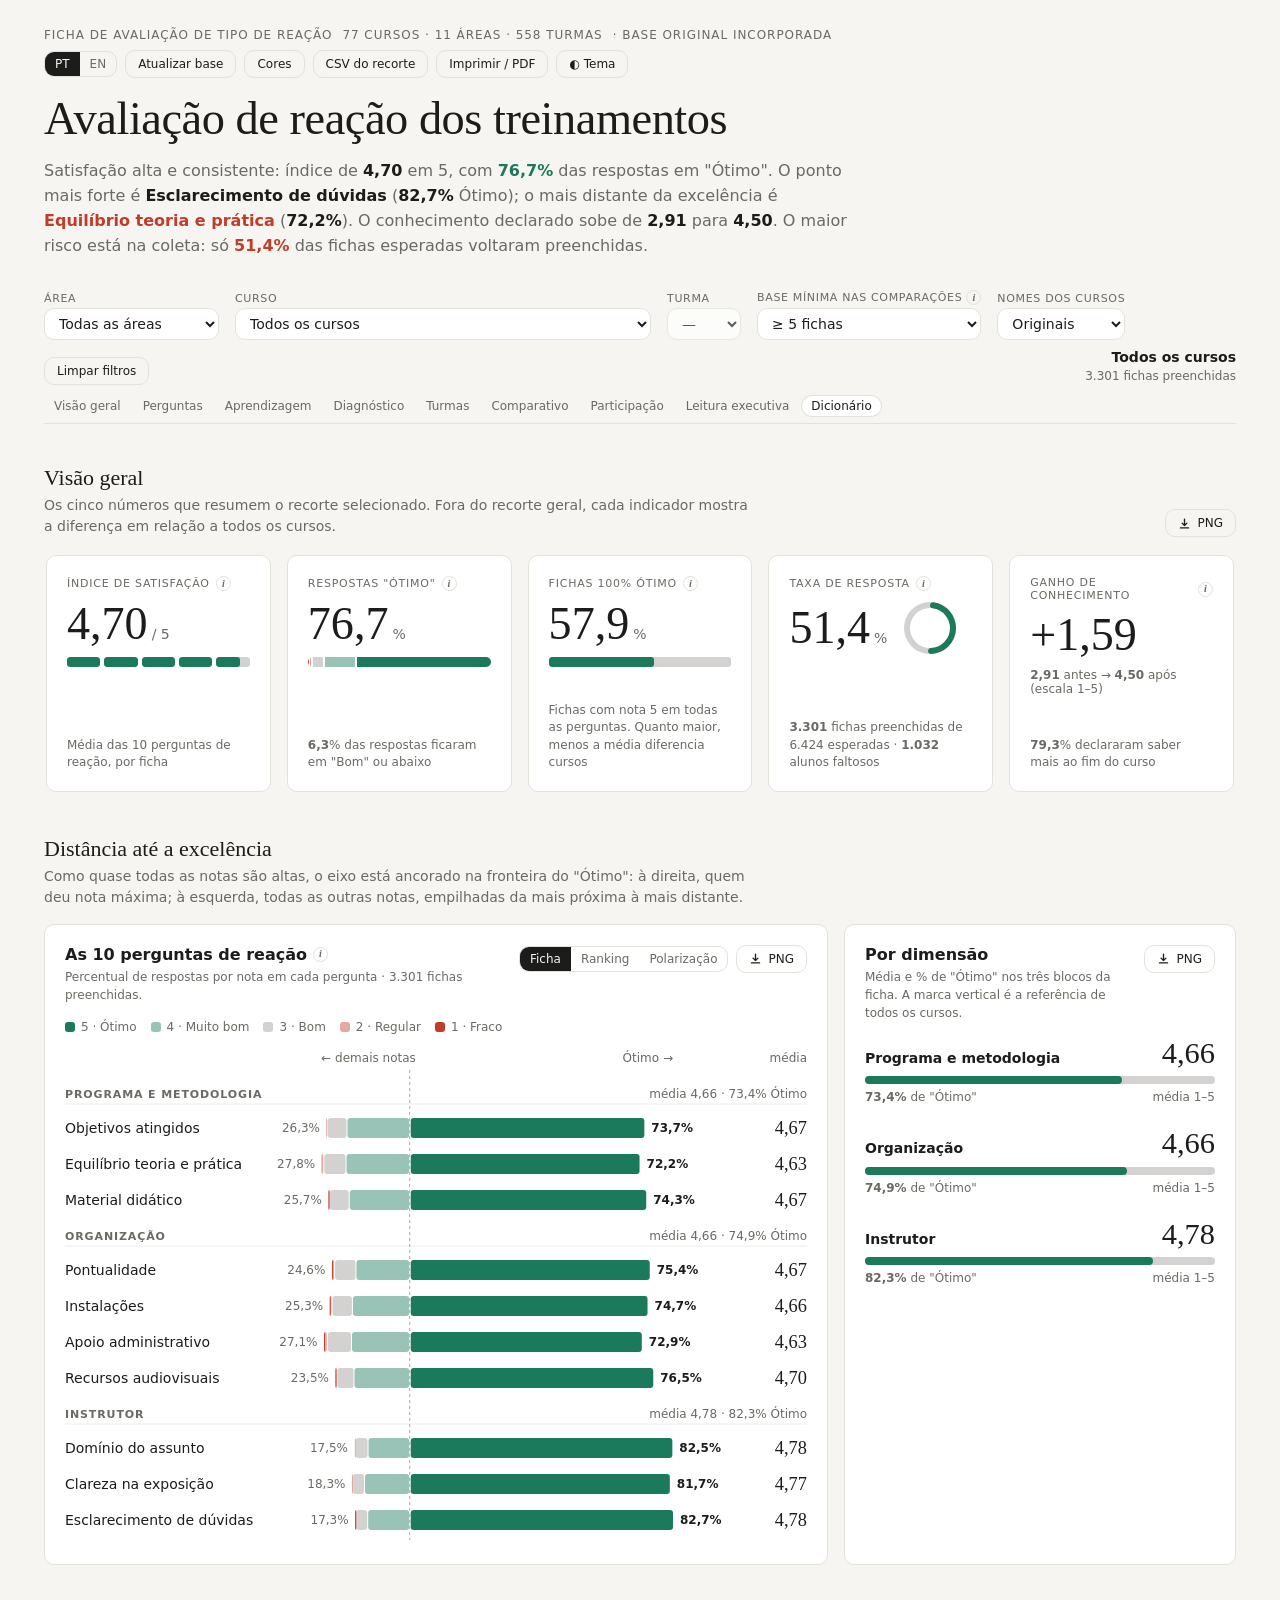
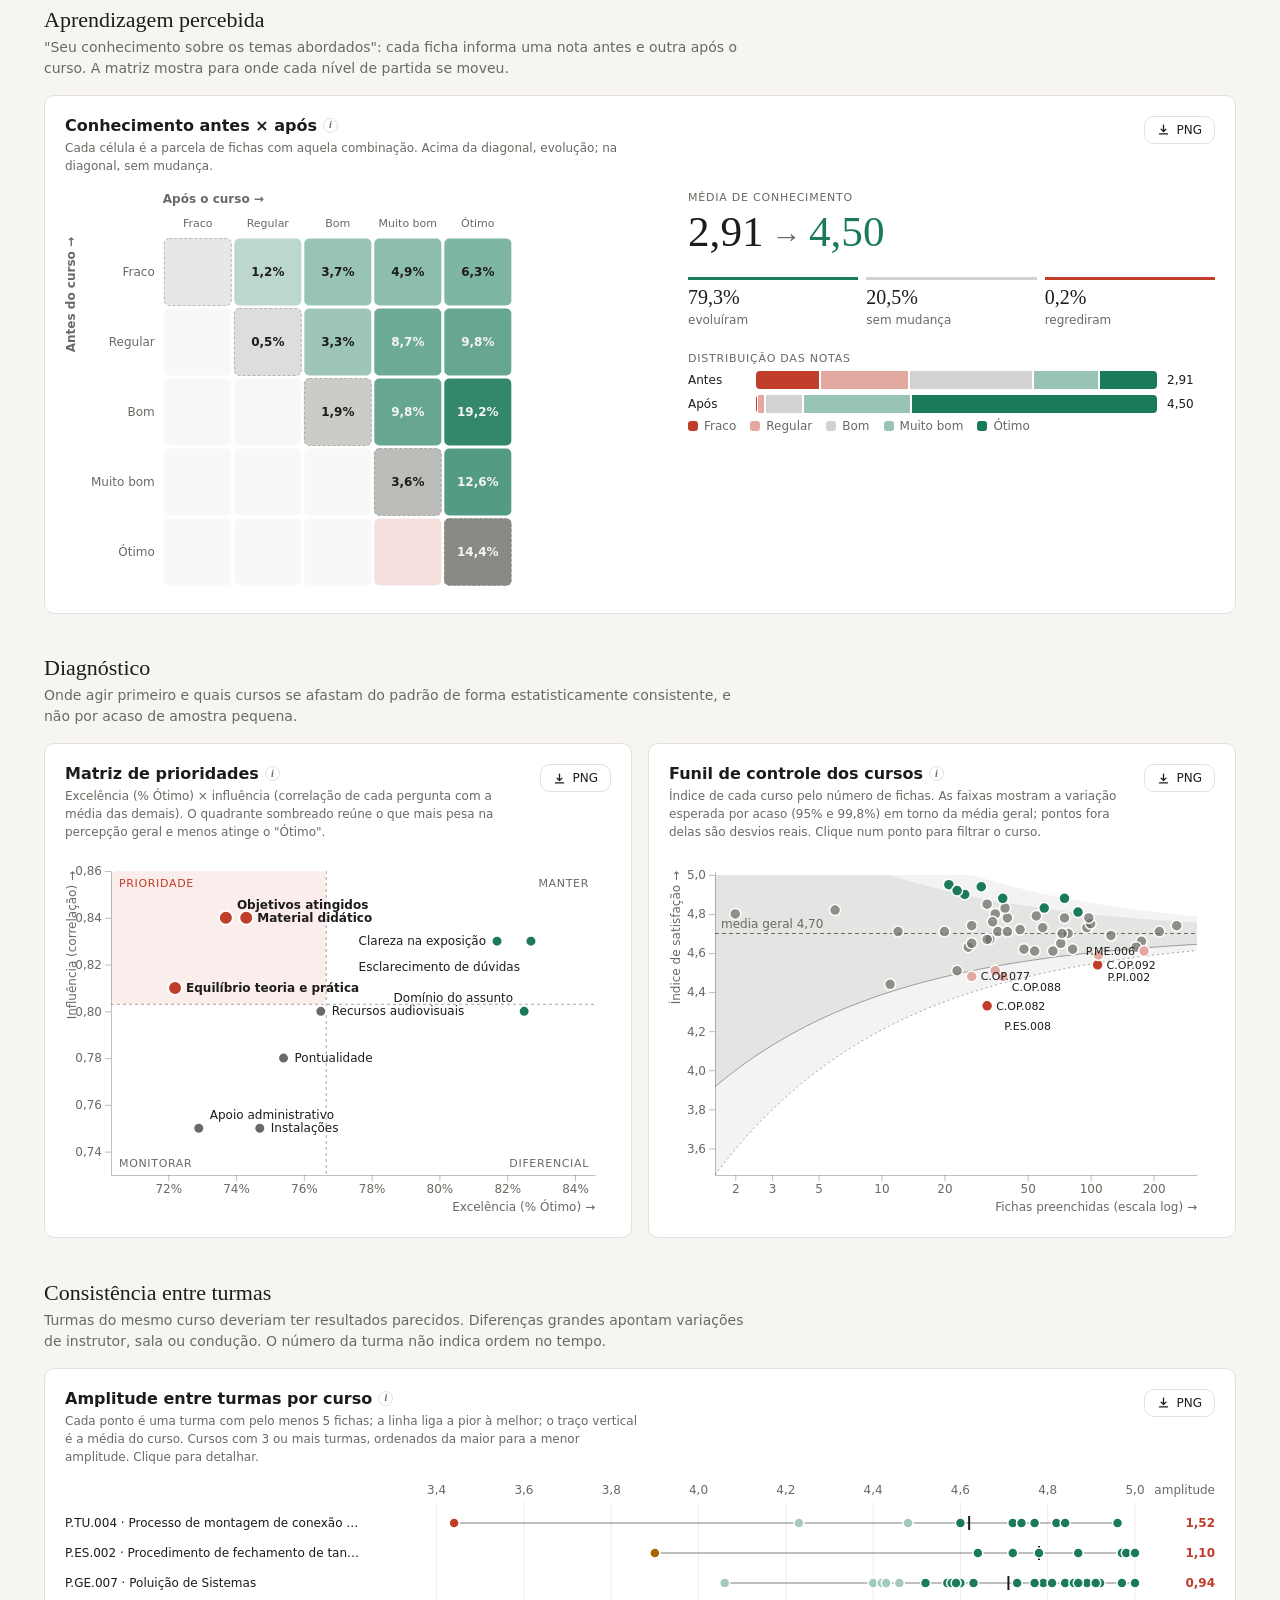
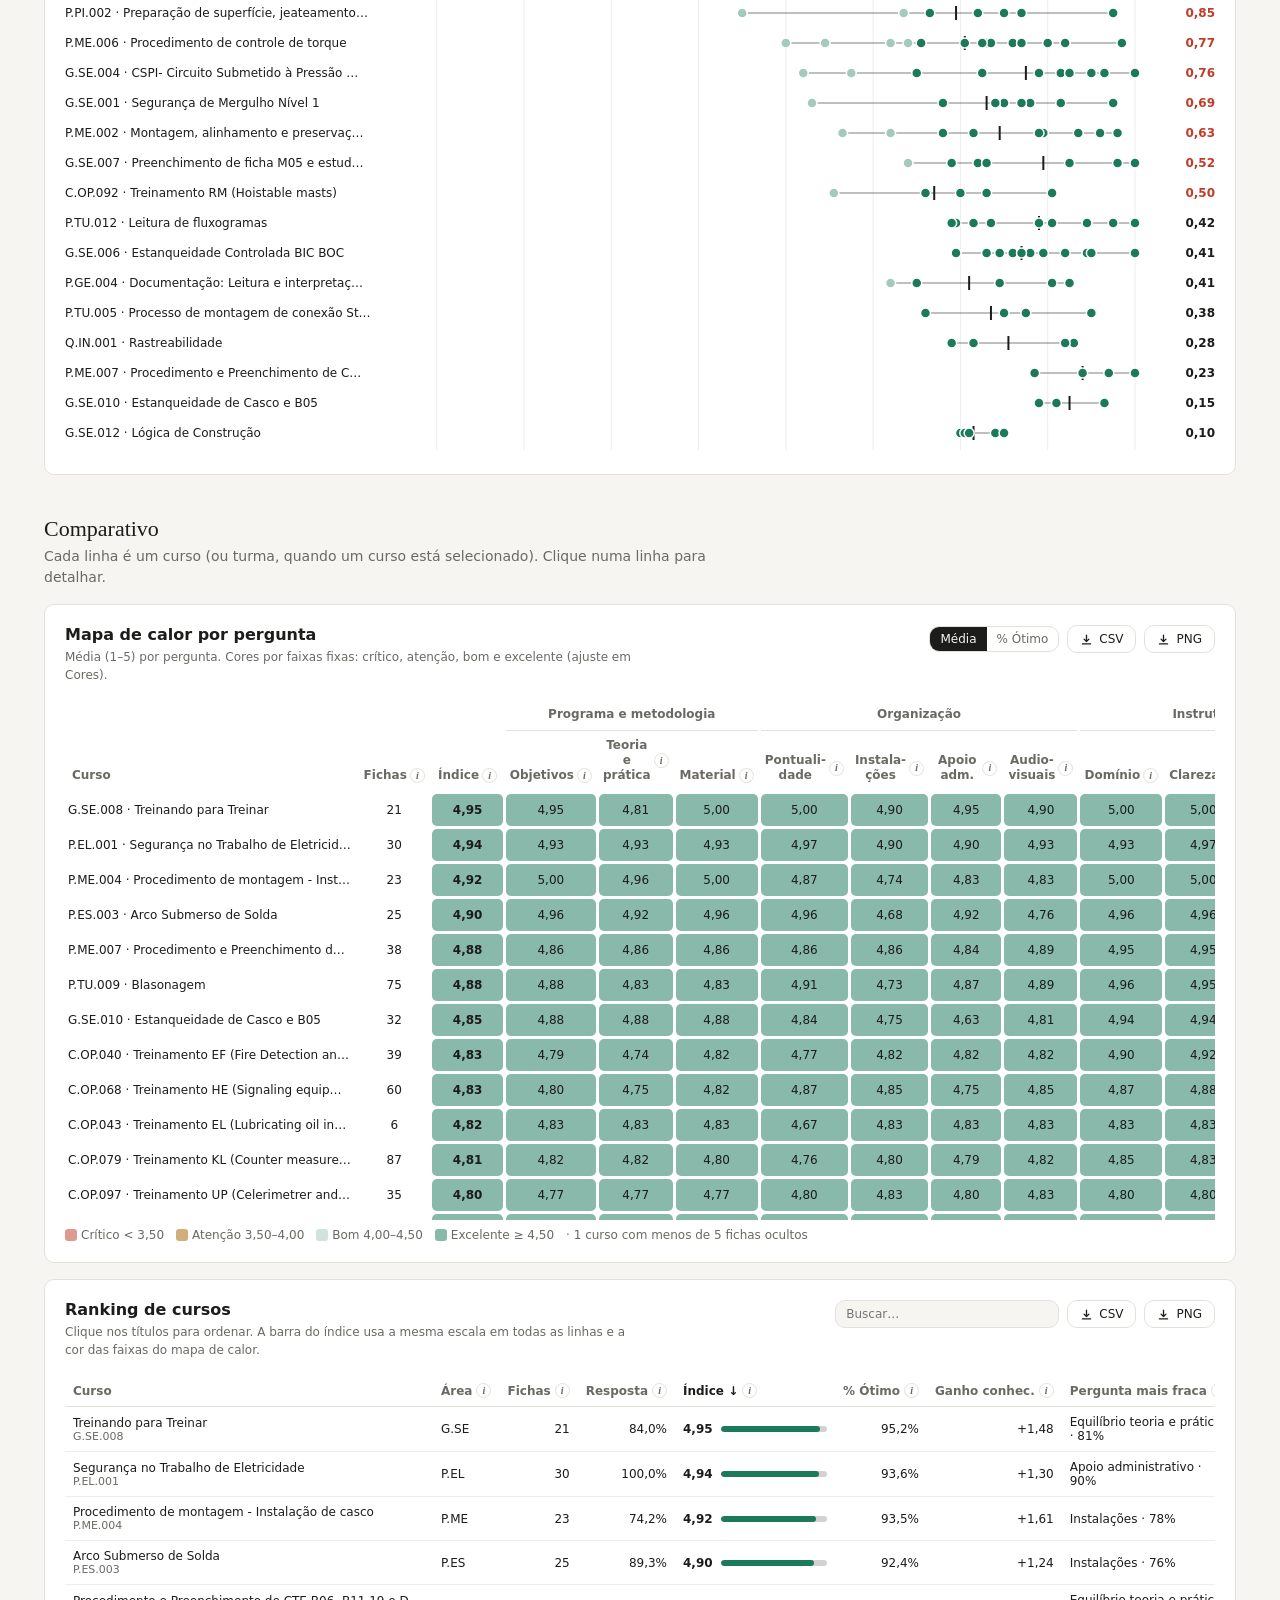
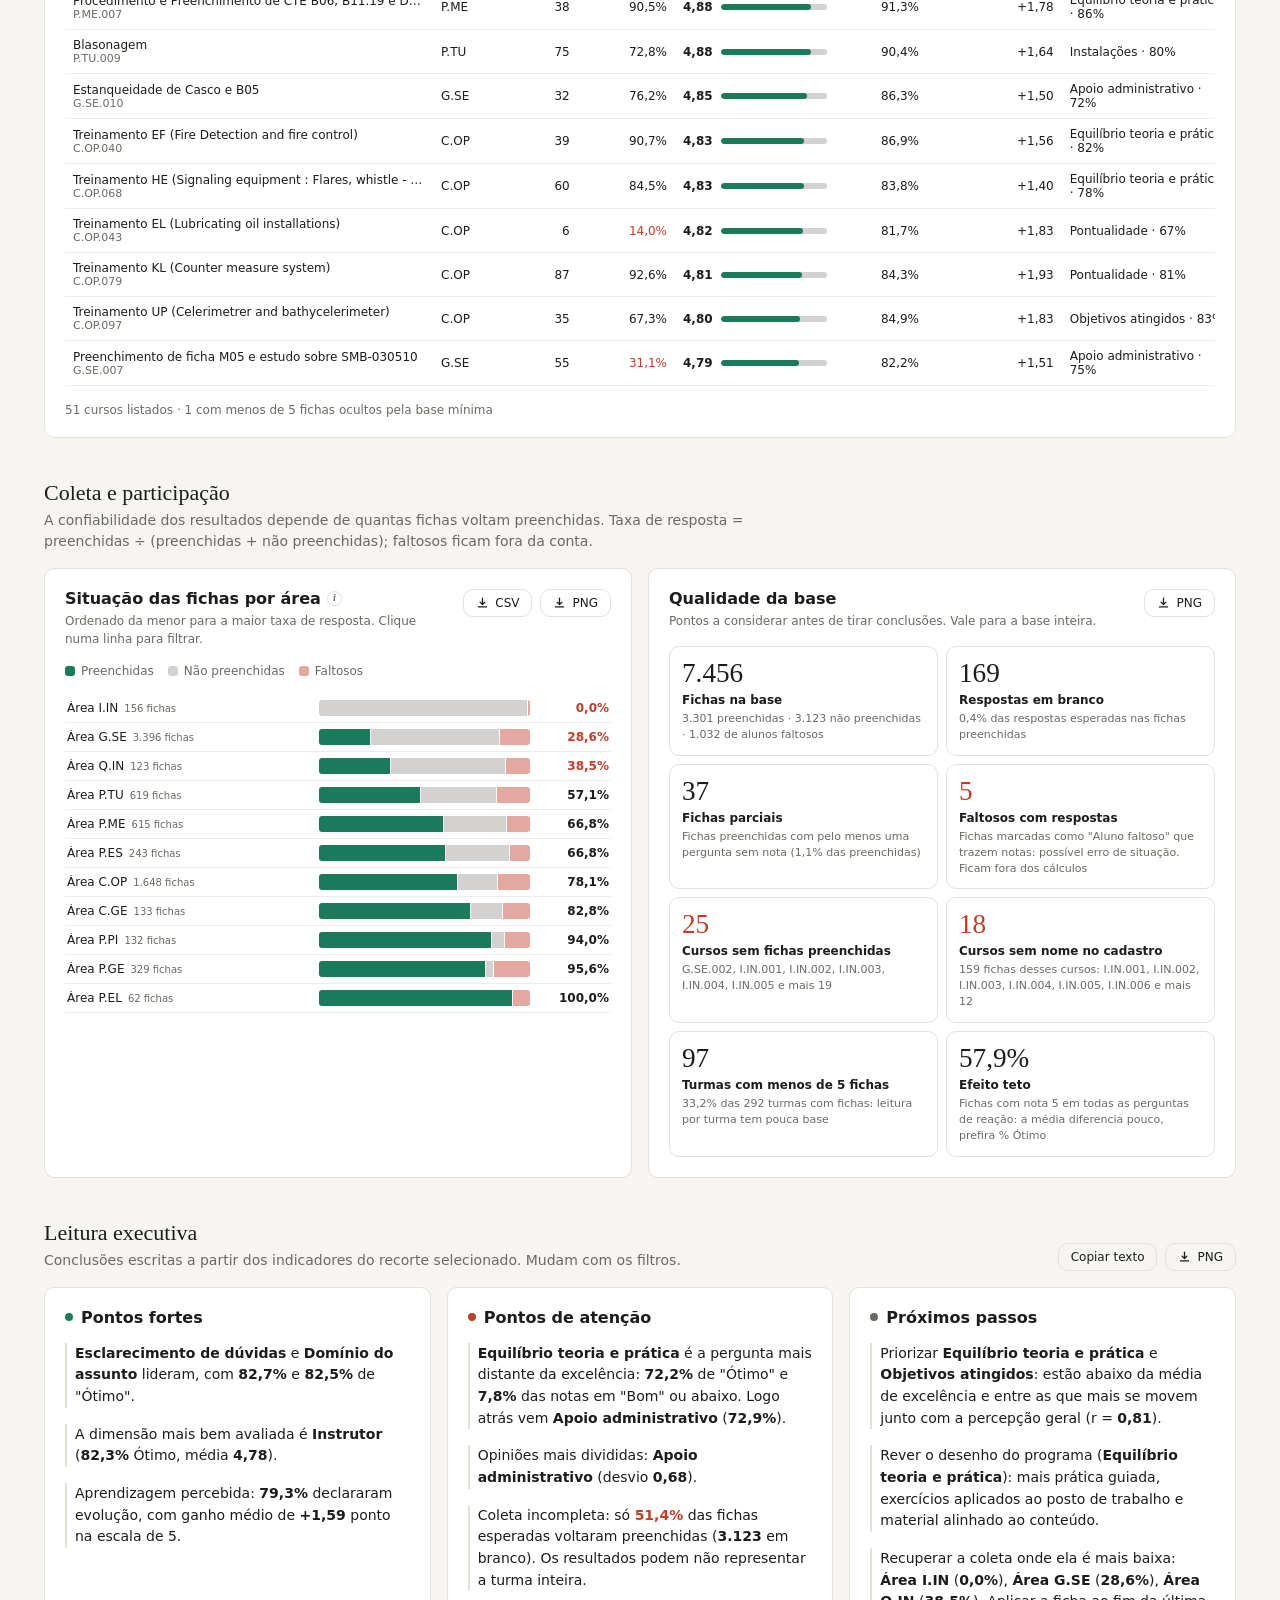
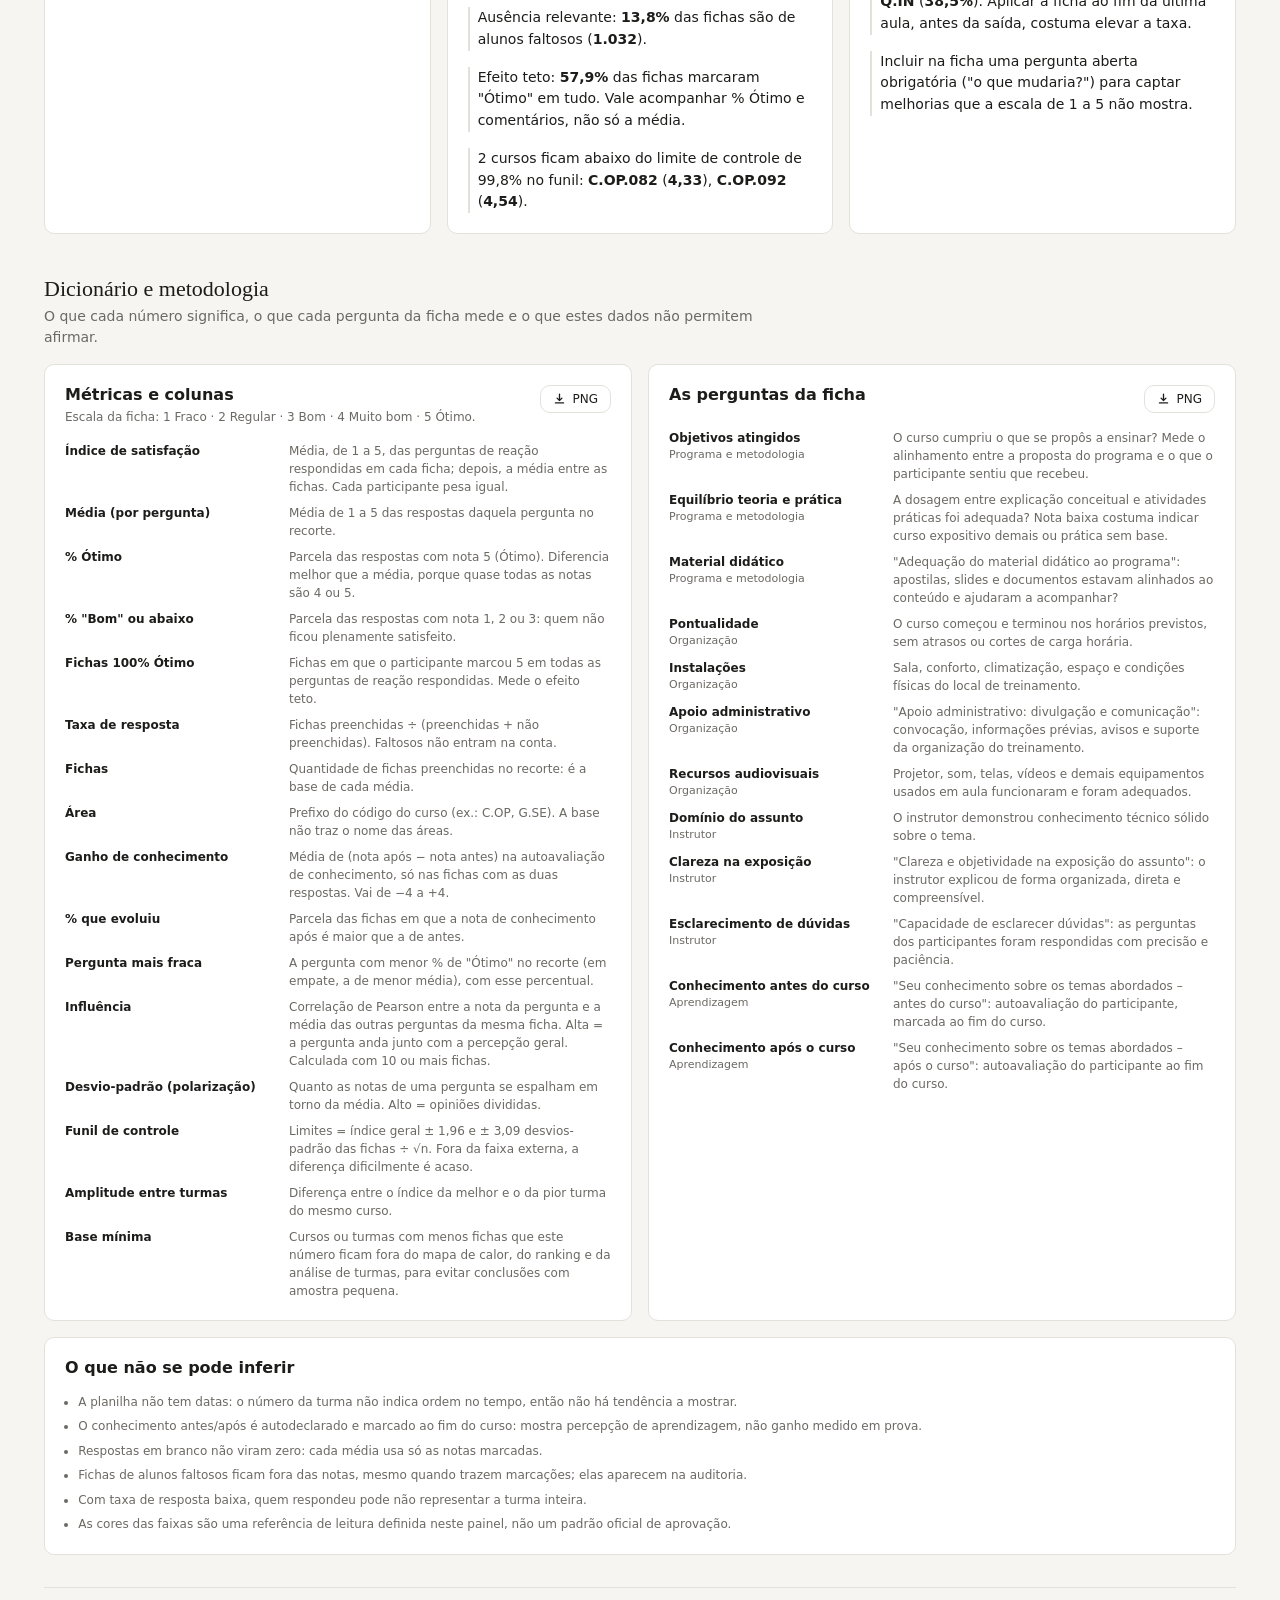
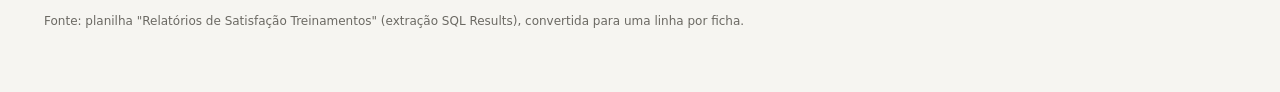
==== painel_offline.html @ abe6d3c4 "Versão offline em arquivo único (painel_offline.html) Inclui d3 e o leitor de Excel embutidos; funci" ====
<!doctype html>
<html lang="pt-BR">
<head>
<meta charset="utf-8">
<meta name="viewport" content="width=device-width,initial-scale=1">
<title>Avaliação de Reação dos Treinamentos</title>
<meta name="description" content="Dashboard das fichas de avaliação de reação dos treinamentos: satisfação por pergunta, aprendizagem percebida, diagnóstico por curso e turma, participação e qualidade da base.">
<style>
:root {
  color-scheme: light dark;
  --font-anthropic-sans: system-ui, -apple-system, "Segoe UI", Roboto, "Helvetica Neue", Arial, sans-serif;
  --font-anthropic-serif: "Iowan Old Style", "Palatino Linotype", Palatino, Georgia, "Times New Roman", serif;
  --color-bg: #f6f5f1; --color-panel: #ffffff; --color-fg: #1c1c1a; --color-fg-muted: #6b6963; --color-border-line: #e3e1da;
  --color-ok: #1b7a5c; --color-warn: #a86400; --color-bad: #c03d2a;
  --sv-c2: #3d6fb4; --sv-c3: #b0712a; --sv-c4: #7a5bb0; --sv-c5: #2f8f9d; --sv-c6: #b04a7a; --sv-c7: #6b8a2a; --sv-c8: #8a6b4a;
  --cds-font-size-caption: 12px; --cds-font-size-body: 14px; --cds-font-size-heading: 16px; --cds-font-size-title: 22px; --cds-font-weight-medium: 600;
  --cds-gap-xs: 4px; --cds-gap-sm: 8px; --cds-gap-md: 16px; --cds-gap-lg: 24px; --cds-gap-xl: 32px;
  --cds-pad-xs: 4px; --cds-pad-sm: 8px; --cds-pad-md: 12px; --cds-pad-lg: 20px; --cds-radius: 10px;
  --cds-chart-grid: rgba(28,28,26,.08); --cds-chart-axis: rgba(28,28,26,.28); --cds-chart-reference: rgba(28,28,26,.38);
  --cds-surface-popover: #ffffff; --cds-border: #dcdad3; --cds-shadow-popover: 0 6px 24px rgba(0,0,0,.12); --cds-text-secondary: #6b6963;
  --cds-dur-slow: 420ms; --cds-ease-out: cubic-bezier(.2,.7,.2,1);
}
@media (prefers-color-scheme: dark) { :root:not([data-theme="light"]) {
  --color-bg: #151514; --color-panel: #1e1e1c; --color-fg: #ecebe5; --color-fg-muted: #9e9c94; --color-border-line: #33322e;
  --color-ok: #4cbf95; --color-warn: #e3a144; --color-bad: #ef6a52;
  --cds-chart-grid: rgba(236,235,229,.08); --cds-chart-axis: rgba(236,235,229,.28); --cds-chart-reference: rgba(236,235,229,.4);
  --cds-surface-popover: #262624; --cds-border: #3a3935; --cds-shadow-popover: 0 6px 24px rgba(0,0,0,.5); --cds-text-secondary: #9e9c94;
} }
:root[data-theme="dark"] {
  --color-bg: #151514; --color-panel: #1e1e1c; --color-fg: #ecebe5; --color-fg-muted: #9e9c94; --color-border-line: #33322e;
  --color-ok: #4cbf95; --color-warn: #e3a144; --color-bad: #ef6a52;
  --cds-chart-grid: rgba(236,235,229,.08); --cds-chart-axis: rgba(236,235,229,.28); --cds-chart-reference: rgba(236,235,229,.4);
  --cds-surface-popover: #262624; --cds-border: #3a3935; --cds-shadow-popover: 0 6px 24px rgba(0,0,0,.5); --cds-text-secondary: #9e9c94;
}
html, body { margin: 0; background: var(--color-bg); color: var(--color-fg); font-family: var(--font-anthropic-sans); -webkit-font-smoothing: antialiased; }
#dash-root { --dash-gutter: 16px; padding: 28px var(--dash-gutter) 48px; }
.dash-skeleton { }
.sv-theme { position: absolute; top: 20px; right: max(16px, calc((100vw - 1320px) / 2)); }

</style>
<script>
// https://d3js.org v7.8.5 Copyright 2010-2023 Mike Bostock
!function(t,n){"object"==typeof exports&&"undefined"!=typeof module?n(exports):"function"==typeof define&&define.amd?define(["exports"],n):n((t="undefined"!=typeof globalThis?globalThis:t||self).d3=t.d3||{})}(this,(function(t){"use strict";function n(t,n){return null==t||null==n?NaN:t<n?-1:t>n?1:t>=n?0:NaN}function e(t,n){return null==t||null==n?NaN:n<t?-1:n>t?1:n>=t?0:NaN}function r(t){let r,o,a;function u(t,n,e=0,i=t.length){if(e<i){if(0!==r(n,n))return i;do{const r=e+i>>>1;o(t[r],n)<0?e=r+1:i=r}while(e<i)}return e}return 2!==t.length?(r=n,o=(e,r)=>n(t(e),r),a=(n,e)=>t(n)-e):(r=t===n||t===e?t:i,o=t,a=t),{left:u,center:function(t,n,e=0,r=t.length){const i=u(t,n,e,r-1);return i>e&&a(t[i-1],n)>-a(t[i],n)?i-1:i},right:function(t,n,e=0,i=t.length){if(e<i){if(0!==r(n,n))return i;do{const r=e+i>>>1;o(t[r],n)<=0?e=r+1:i=r}while(e<i)}return e}}}function i(){return 0}function o(t){return null===t?NaN:+t}const a=r(n),u=a.right,c=a.left,f=r(o).center;var s=u;const l=d(y),h=d((function(t){const n=y(t);return(t,e,r,i,o)=>{n(t,e,(r<<=2)+0,(i<<=2)+0,o<<=2),n(t,e,r+1,i+1,o),n(t,e,r+2,i+2,o),n(t,e,r+3,i+3,o)}}));function d(t){return function(n,e,r=e){if(!((e=+e)>=0))throw new RangeError("invalid rx");if(!((r=+r)>=0))throw new RangeError("invalid ry");let{data:i,width:o,height:a}=n;if(!((o=Math.floor(o))>=0))throw new RangeError("invalid width");if(!((a=Math.floor(void 0!==a?a:i.length/o))>=0))throw new RangeError("invalid height");if(!o||!a||!e&&!r)return n;const u=e&&t(e),c=r&&t(r),f=i.slice();return u&&c?(p(u,f,i,o,a),p(u,i,f,o,a),p(u,f,i,o,a),g(c,i,f,o,a),g(c,f,i,o,a),g(c,i,f,o,a)):u?(p(u,i,f,o,a),p(u,f,i,o,a),p(u,i,f,o,a)):c&&(g(c,i,f,o,a),g(c,f,i,o,a),g(c,i,f,o,a)),n}}function p(t,n,e,r,i){for(let o=0,a=r*i;o<a;)t(n,e,o,o+=r,1)}function g(t,n,e,r,i){for(let o=0,a=r*i;o<r;++o)t(n,e,o,o+a,r)}function y(t){const n=Math.floor(t);if(n===t)return function(t){const n=2*t+1;return(e,r,i,o,a)=>{if(!((o-=a)>=i))return;let u=t*r[i];const c=a*t;for(let t=i,n=i+c;t<n;t+=a)u+=r[Math.min(o,t)];for(let t=i,f=o;t<=f;t+=a)u+=r[Math.min(o,t+c)],e[t]=u/n,u-=r[Math.max(i,t-c)]}}(t);const e=t-n,r=2*t+1;return(t,i,o,a,u)=>{if(!((a-=u)>=o))return;let c=n*i[o];const f=u*n,s=f+u;for(let t=o,n=o+f;t<n;t+=u)c+=i[Math.min(a,t)];for(let n=o,l=a;n<=l;n+=u)c+=i[Math.min(a,n+f)],t[n]=(c+e*(i[Math.max(o,n-s)]+i[Math.min(a,n+s)]))/r,c-=i[Math.max(o,n-f)]}}function v(t,n){let e=0;if(void 0===n)for(let n of t)null!=n&&(n=+n)>=n&&++e;else{let r=-1;for(let i of t)null!=(i=n(i,++r,t))&&(i=+i)>=i&&++e}return e}function _(t){return 0|t.length}function b(t){return!(t>0)}function m(t){return"object"!=typeof t||"length"in t?t:Array.from(t)}function x(t,n){let e,r=0,i=0,o=0;if(void 0===n)for(let n of t)null!=n&&(n=+n)>=n&&(e=n-i,i+=e/++r,o+=e*(n-i));else{let a=-1;for(let u of t)null!=(u=n(u,++a,t))&&(u=+u)>=u&&(e=u-i,i+=e/++r,o+=e*(u-i))}if(r>1)return o/(r-1)}function w(t,n){const e=x(t,n);return e?Math.sqrt(e):e}function M(t,n){let e,r;if(void 0===n)for(const n of t)null!=n&&(void 0===e?n>=n&&(e=r=n):(e>n&&(e=n),r<n&&(r=n)));else{let i=-1;for(let o of t)null!=(o=n(o,++i,t))&&(void 0===e?o>=o&&(e=r=o):(e>o&&(e=o),r<o&&(r=o)))}return[e,r]}class T{constructor(){this._partials=new Float64Array(32),this._n=0}add(t){const n=this._partials;let e=0;for(let r=0;r<this._n&&r<32;r++){const i=n[r],o=t+i,a=Math.abs(t)<Math.abs(i)?t-(o-i):i-(o-t);a&&(n[e++]=a),t=o}return n[e]=t,this._n=e+1,this}valueOf(){const t=this._partials;let n,e,r,i=this._n,o=0;if(i>0){for(o=t[--i];i>0&&(n=o,e=t[--i],o=n+e,r=e-(o-n),!r););i>0&&(r<0&&t[i-1]<0||r>0&&t[i-1]>0)&&(e=2*r,n=o+e,e==n-o&&(o=n))}return o}}class InternMap extends Map{constructor(t,n=N){if(super(),Object.defineProperties(this,{_intern:{value:new Map},_key:{value:n}}),null!=t)for(const[n,e]of t)this.set(n,e)}get(t){return super.get(A(this,t))}has(t){return super.has(A(this,t))}set(t,n){return super.set(S(this,t),n)}delete(t){return super.delete(E(this,t))}}class InternSet extends Set{constructor(t,n=N){if(super(),Object.defineProperties(this,{_intern:{value:new Map},_key:{value:n}}),null!=t)for(const n of t)this.add(n)}has(t){return super.has(A(this,t))}add(t){return super.add(S(this,t))}delete(t){return super.delete(E(this,t))}}function A({_intern:t,_key:n},e){const r=n(e);return t.has(r)?t.get(r):e}function S({_intern:t,_key:n},e){const r=n(e);return t.has(r)?t.get(r):(t.set(r,e),e)}function E({_intern:t,_key:n},e){const r=n(e);return t.has(r)&&(e=t.get(r),t.delete(r)),e}function N(t){return null!==t&&"object"==typeof t?t.valueOf():t}function k(t){return t}function C(t,...n){return F(t,k,k,n)}function P(t,...n){return F(t,Array.from,k,n)}function z(t,n){for(let e=1,r=n.length;e<r;++e)t=t.flatMap((t=>t.pop().map((([n,e])=>[...t,n,e]))));return t}function $(t,n,...e){return F(t,k,n,e)}function D(t,n,...e){return F(t,Array.from,n,e)}function R(t){if(1!==t.length)throw new Error("duplicate key");return t[0]}function F(t,n,e,r){return function t(i,o){if(o>=r.length)return e(i);const a=new InternMap,u=r[o++];let c=-1;for(const t of i){const n=u(t,++c,i),e=a.get(n);e?e.push(t):a.set(n,[t])}for(const[n,e]of a)a.set(n,t(e,o));return n(a)}(t,0)}function q(t,n){return Array.from(n,(n=>t[n]))}function U(t,...n){if("function"!=typeof t[Symbol.iterator])throw new TypeError("values is not iterable");t=Array.from(t);let[e]=n;if(e&&2!==e.length||n.length>1){const r=Uint32Array.from(t,((t,n)=>n));return n.length>1?(n=n.map((n=>t.map(n))),r.sort(((t,e)=>{for(const r of n){const n=O(r[t],r[e]);if(n)return n}}))):(e=t.map(e),r.sort(((t,n)=>O(e[t],e[n])))),q(t,r)}return t.sort(I(e))}function I(t=n){if(t===n)return O;if("function"!=typeof t)throw new TypeError("compare is not a function");return(n,e)=>{const r=t(n,e);return r||0===r?r:(0===t(e,e))-(0===t(n,n))}}function O(t,n){return(null==t||!(t>=t))-(null==n||!(n>=n))||(t<n?-1:t>n?1:0)}var B=Array.prototype.slice;function Y(t){return()=>t}const L=Math.sqrt(50),j=Math.sqrt(10),H=Math.sqrt(2);function X(t,n,e){const r=(n-t)/Math.max(0,e),i=Math.floor(Math.log10(r)),o=r/Math.pow(10,i),a=o>=L?10:o>=j?5:o>=H?2:1;let u,c,f;return i<0?(f=Math.pow(10,-i)/a,u=Math.round(t*f),c=Math.round(n*f),u/f<t&&++u,c/f>n&&--c,f=-f):(f=Math.pow(10,i)*a,u=Math.round(t/f),c=Math.round(n/f),u*f<t&&++u,c*f>n&&--c),c<u&&.5<=e&&e<2?X(t,n,2*e):[u,c,f]}function G(t,n,e){if(!((e=+e)>0))return[];if((t=+t)===(n=+n))return[t];const r=n<t,[i,o,a]=r?X(n,t,e):X(t,n,e);if(!(o>=i))return[];const u=o-i+1,c=new Array(u);if(r)if(a<0)for(let t=0;t<u;++t)c[t]=(o-t)/-a;else for(let t=0;t<u;++t)c[t]=(o-t)*a;else if(a<0)for(let t=0;t<u;++t)c[t]=(i+t)/-a;else for(let t=0;t<u;++t)c[t]=(i+t)*a;return c}function V(t,n,e){return X(t=+t,n=+n,e=+e)[2]}function W(t,n,e){e=+e;const r=(n=+n)<(t=+t),i=r?V(n,t,e):V(t,n,e);return(r?-1:1)*(i<0?1/-i:i)}function Z(t,n,e){let r;for(;;){const i=V(t,n,e);if(i===r||0===i||!isFinite(i))return[t,n];i>0?(t=Math.floor(t/i)*i,n=Math.ceil(n/i)*i):i<0&&(t=Math.ceil(t*i)/i,n=Math.floor(n*i)/i),r=i}}function K(t){return Math.max(1,Math.ceil(Math.log(v(t))/Math.LN2)+1)}function Q(){var t=k,n=M,e=K;function r(r){Array.isArray(r)||(r=Array.from(r));var i,o,a,u=r.length,c=new Array(u);for(i=0;i<u;++i)c[i]=t(r[i],i,r);var f=n(c),l=f[0],h=f[1],d=e(c,l,h);if(!Array.isArray(d)){const t=h,e=+d;if(n===M&&([l,h]=Z(l,h,e)),(d=G(l,h,e))[0]<=l&&(a=V(l,h,e)),d[d.length-1]>=h)if(t>=h&&n===M){const t=V(l,h,e);isFinite(t)&&(t>0?h=(Math.floor(h/t)+1)*t:t<0&&(h=(Math.ceil(h*-t)+1)/-t))}else d.pop()}for(var p=d.length,g=0,y=p;d[g]<=l;)++g;for(;d[y-1]>h;)--y;(g||y<p)&&(d=d.slice(g,y),p=y-g);var v,_=new Array(p+1);for(i=0;i<=p;++i)(v=_[i]=[]).x0=i>0?d[i-1]:l,v.x1=i<p?d[i]:h;if(isFinite(a)){if(a>0)for(i=0;i<u;++i)null!=(o=c[i])&&l<=o&&o<=h&&_[Math.min(p,Math.floor((o-l)/a))].push(r[i]);else if(a<0)for(i=0;i<u;++i)if(null!=(o=c[i])&&l<=o&&o<=h){const t=Math.floor((l-o)*a);_[Math.min(p,t+(d[t]<=o))].push(r[i])}}else for(i=0;i<u;++i)null!=(o=c[i])&&l<=o&&o<=h&&_[s(d,o,0,p)].push(r[i]);return _}return r.value=function(n){return arguments.length?(t="function"==typeof n?n:Y(n),r):t},r.domain=function(t){return arguments.length?(n="function"==typeof t?t:Y([t[0],t[1]]),r):n},r.thresholds=function(t){return arguments.length?(e="function"==typeof t?t:Y(Array.isArray(t)?B.call(t):t),r):e},r}function J(t,n){let e;if(void 0===n)for(const n of t)null!=n&&(e<n||void 0===e&&n>=n)&&(e=n);else{let r=-1;for(let i of t)null!=(i=n(i,++r,t))&&(e<i||void 0===e&&i>=i)&&(e=i)}return e}function tt(t,n){let e,r=-1,i=-1;if(void 0===n)for(const n of t)++i,null!=n&&(e<n||void 0===e&&n>=n)&&(e=n,r=i);else for(let o of t)null!=(o=n(o,++i,t))&&(e<o||void 0===e&&o>=o)&&(e=o,r=i);return r}function nt(t,n){let e;if(void 0===n)for(const n of t)null!=n&&(e>n||void 0===e&&n>=n)&&(e=n);else{let r=-1;for(let i of t)null!=(i=n(i,++r,t))&&(e>i||void 0===e&&i>=i)&&(e=i)}return e}function et(t,n){let e,r=-1,i=-1;if(void 0===n)for(const n of t)++i,null!=n&&(e>n||void 0===e&&n>=n)&&(e=n,r=i);else for(let o of t)null!=(o=n(o,++i,t))&&(e>o||void 0===e&&o>=o)&&(e=o,r=i);return r}function rt(t,n,e=0,r=1/0,i){if(n=Math.floor(n),e=Math.floor(Math.max(0,e)),r=Math.floor(Math.min(t.length-1,r)),!(e<=n&&n<=r))return t;for(i=void 0===i?O:I(i);r>e;){if(r-e>600){const o=r-e+1,a=n-e+1,u=Math.log(o),c=.5*Math.exp(2*u/3),f=.5*Math.sqrt(u*c*(o-c)/o)*(a-o/2<0?-1:1);rt(t,n,Math.max(e,Math.floor(n-a*c/o+f)),Math.min(r,Math.floor(n+(o-a)*c/o+f)),i)}const o=t[n];let a=e,u=r;for(it(t,e,n),i(t[r],o)>0&&it(t,e,r);a<u;){for(it(t,a,u),++a,--u;i(t[a],o)<0;)++a;for(;i(t[u],o)>0;)--u}0===i(t[e],o)?it(t,e,u):(++u,it(t,u,r)),u<=n&&(e=u+1),n<=u&&(r=u-1)}return t}function it(t,n,e){const r=t[n];t[n]=t[e],t[e]=r}function ot(t,e=n){let r,i=!1;if(1===e.length){let o;for(const a of t){const t=e(a);(i?n(t,o)>0:0===n(t,t))&&(r=a,o=t,i=!0)}}else for(const n of t)(i?e(n,r)>0:0===e(n,n))&&(r=n,i=!0);return r}function at(t,n,e){if(t=Float64Array.from(function*(t,n){if(void 0===n)for(let n of t)null!=n&&(n=+n)>=n&&(yield n);else{let e=-1;for(let r of t)null!=(r=n(r,++e,t))&&(r=+r)>=r&&(yield r)}}(t,e)),(r=t.length)&&!isNaN(n=+n)){if(n<=0||r<2)return nt(t);if(n>=1)return J(t);var r,i=(r-1)*n,o=Math.floor(i),a=J(rt(t,o).subarray(0,o+1));return a+(nt(t.subarray(o+1))-a)*(i-o)}}function ut(t,n,e=o){if((r=t.length)&&!isNaN(n=+n)){if(n<=0||r<2)return+e(t[0],0,t);if(n>=1)return+e(t[r-1],r-1,t);var r,i=(r-1)*n,a=Math.floor(i),u=+e(t[a],a,t);return u+(+e(t[a+1],a+1,t)-u)*(i-a)}}function ct(t,n,e=o){if(!isNaN(n=+n)){if(r=Float64Array.from(t,((n,r)=>o(e(t[r],r,t)))),n<=0)return et(r);if(n>=1)return tt(r);var r,i=Uint32Array.from(t,((t,n)=>n)),a=r.length-1,u=Math.floor(a*n);return rt(i,u,0,a,((t,n)=>O(r[t],r[n]))),(u=ot(i.subarray(0,u+1),(t=>r[t])))>=0?u:-1}}function ft(t){return Array.from(function*(t){for(const n of t)yield*n}(t))}function st(t,n){return[t,n]}function lt(t,n,e){t=+t,n=+n,e=(i=arguments.length)<2?(n=t,t=0,1):i<3?1:+e;for(var r=-1,i=0|Math.max(0,Math.ceil((n-t)/e)),o=new Array(i);++r<i;)o[r]=t+r*e;return o}function ht(t,e=n){if(1===e.length)return et(t,e);let r,i=-1,o=-1;for(const n of t)++o,(i<0?0===e(n,n):e(n,r)<0)&&(r=n,i=o);return i}var dt=pt(Math.random);function pt(t){return function(n,e=0,r=n.length){let i=r-(e=+e);for(;i;){const r=t()*i--|0,o=n[i+e];n[i+e]=n[r+e],n[r+e]=o}return n}}function gt(t){if(!(i=t.length))return[];for(var n=-1,e=nt(t,yt),r=new Array(e);++n<e;)for(var i,o=-1,a=r[n]=new Array(i);++o<i;)a[o]=t[o][n];return r}function yt(t){return t.length}function vt(t){return t instanceof InternSet?t:new InternSet(t)}function _t(t,n){const e=t[Symbol.iterator](),r=new Set;for(const t of n){const n=bt(t);if(r.has(n))continue;let i,o;for(;({value:i,done:o}=e.next());){if(o)return!1;const t=bt(i);if(r.add(t),Object.is(n,t))break}}return!0}function bt(t){return null!==t&&"object"==typeof t?t.valueOf():t}function mt(t){return t}var xt=1,wt=2,Mt=3,Tt=4,At=1e-6;function St(t){return"translate("+t+",0)"}function Et(t){return"translate(0,"+t+")"}function Nt(t){return n=>+t(n)}function kt(t,n){return n=Math.max(0,t.bandwidth()-2*n)/2,t.round()&&(n=Math.round(n)),e=>+t(e)+n}function Ct(){return!this.__axis}function Pt(t,n){var e=[],r=null,i=null,o=6,a=6,u=3,c="undefined"!=typeof window&&window.devicePixelRatio>1?0:.5,f=t===xt||t===Tt?-1:1,s=t===Tt||t===wt?"x":"y",l=t===xt||t===Mt?St:Et;function h(h){var d=null==r?n.ticks?n.ticks.apply(n,e):n.domain():r,p=null==i?n.tickFormat?n.tickFormat.apply(n,e):mt:i,g=Math.max(o,0)+u,y=n.range(),v=+y[0]+c,_=+y[y.length-1]+c,b=(n.bandwidth?kt:Nt)(n.copy(),c),m=h.selection?h.selection():h,x=m.selectAll(".domain").data([null]),w=m.selectAll(".tick").data(d,n).order(),M=w.exit(),T=w.enter().append("g").attr("class","tick"),A=w.select("line"),S=w.select("text");x=x.merge(x.enter().insert("path",".tick").attr("class","domain").attr("stroke","currentColor")),w=w.merge(T),A=A.merge(T.append("line").attr("stroke","currentColor").attr(s+"2",f*o)),S=S.merge(T.append("text").attr("fill","currentColor").attr(s,f*g).attr("dy",t===xt?"0em":t===Mt?"0.71em":"0.32em")),h!==m&&(x=x.transition(h),w=w.transition(h),A=A.transition(h),S=S.transition(h),M=M.transition(h).attr("opacity",At).attr("transform",(function(t){return isFinite(t=b(t))?l(t+c):this.getAttribute("transform")})),T.attr("opacity",At).attr("transform",(function(t){var n=this.parentNode.__axis;return l((n&&isFinite(n=n(t))?n:b(t))+c)}))),M.remove(),x.attr("d",t===Tt||t===wt?a?"M"+f*a+","+v+"H"+c+"V"+_+"H"+f*a:"M"+c+","+v+"V"+_:a?"M"+v+","+f*a+"V"+c+"H"+_+"V"+f*a:"M"+v+","+c+"H"+_),w.attr("opacity",1).attr("transform",(function(t){return l(b(t)+c)})),A.attr(s+"2",f*o),S.attr(s,f*g).text(p),m.filter(Ct).attr("fill","none").attr("font-size",10).attr("font-family","sans-serif").attr("text-anchor",t===wt?"start":t===Tt?"end":"middle"),m.each((function(){this.__axis=b}))}return h.scale=function(t){return arguments.length?(n=t,h):n},h.ticks=function(){return e=Array.from(arguments),h},h.tickArguments=function(t){return arguments.length?(e=null==t?[]:Array.from(t),h):e.slice()},h.tickValues=function(t){return arguments.length?(r=null==t?null:Array.from(t),h):r&&r.slice()},h.tickFormat=function(t){return arguments.length?(i=t,h):i},h.tickSize=function(t){return arguments.length?(o=a=+t,h):o},h.tickSizeInner=function(t){return arguments.length?(o=+t,h):o},h.tickSizeOuter=function(t){return arguments.length?(a=+t,h):a},h.tickPadding=function(t){return arguments.length?(u=+t,h):u},h.offset=function(t){return arguments.length?(c=+t,h):c},h}var zt={value:()=>{}};function $t(){for(var t,n=0,e=arguments.length,r={};n<e;++n){if(!(t=arguments[n]+"")||t in r||/[\s.]/.test(t))throw new Error("illegal type: "+t);r[t]=[]}return new Dt(r)}function Dt(t){this._=t}function Rt(t,n){for(var e,r=0,i=t.length;r<i;++r)if((e=t[r]).name===n)return e.value}function Ft(t,n,e){for(var r=0,i=t.length;r<i;++r)if(t[r].name===n){t[r]=zt,t=t.slice(0,r).concat(t.slice(r+1));break}return null!=e&&t.push({name:n,value:e}),t}Dt.prototype=$t.prototype={constructor:Dt,on:function(t,n){var e,r,i=this._,o=(r=i,(t+"").trim().split(/^|\s+/).map((function(t){var n="",e=t.indexOf(".");if(e>=0&&(n=t.slice(e+1),t=t.slice(0,e)),t&&!r.hasOwnProperty(t))throw new Error("unknown type: "+t);return{type:t,name:n}}))),a=-1,u=o.length;if(!(arguments.length<2)){if(null!=n&&"function"!=typeof n)throw new Error("invalid callback: "+n);for(;++a<u;)if(e=(t=o[a]).type)i[e]=Ft(i[e],t.name,n);else if(null==n)for(e in i)i[e]=Ft(i[e],t.name,null);return this}for(;++a<u;)if((e=(t=o[a]).type)&&(e=Rt(i[e],t.name)))return e},copy:function(){var t={},n=this._;for(var e in n)t[e]=n[e].slice();return new Dt(t)},call:function(t,n){if((e=arguments.length-2)>0)for(var e,r,i=new Array(e),o=0;o<e;++o)i[o]=arguments[o+2];if(!this._.hasOwnProperty(t))throw new Error("unknown type: "+t);for(o=0,e=(r=this._[t]).length;o<e;++o)r[o].value.apply(n,i)},apply:function(t,n,e){if(!this._.hasOwnProperty(t))throw new Error("unknown type: "+t);for(var r=this._[t],i=0,o=r.length;i<o;++i)r[i].value.apply(n,e)}};var qt="http://www.w3.org/1999/xhtml",Ut={svg:"http://www.w3.org/2000/svg",xhtml:qt,xlink:"http://www.w3.org/1999/xlink",xml:"http://www.w3.org/XML/1998/namespace",xmlns:"http://www.w3.org/2000/xmlns/"};function It(t){var n=t+="",e=n.indexOf(":");return e>=0&&"xmlns"!==(n=t.slice(0,e))&&(t=t.slice(e+1)),Ut.hasOwnProperty(n)?{space:Ut[n],local:t}:t}function Ot(t){return function(){var n=this.ownerDocument,e=this.namespaceURI;return e===qt&&n.documentElement.namespaceURI===qt?n.createElement(t):n.createElementNS(e,t)}}function Bt(t){return function(){return this.ownerDocument.createElementNS(t.space,t.local)}}function Yt(t){var n=It(t);return(n.local?Bt:Ot)(n)}function Lt(){}function jt(t){return null==t?Lt:function(){return this.querySelector(t)}}function Ht(t){return null==t?[]:Array.isArray(t)?t:Array.from(t)}function Xt(){return[]}function Gt(t){return null==t?Xt:function(){return this.querySelectorAll(t)}}function Vt(t){return function(){return this.matches(t)}}function Wt(t){return function(n){return n.matches(t)}}var Zt=Array.prototype.find;function Kt(){return this.firstElementChild}var Qt=Array.prototype.filter;function Jt(){return Array.from(this.children)}function tn(t){return new Array(t.length)}function nn(t,n){this.ownerDocument=t.ownerDocument,this.namespaceURI=t.namespaceURI,this._next=null,this._parent=t,this.__data__=n}function en(t,n,e,r,i,o){for(var a,u=0,c=n.length,f=o.length;u<f;++u)(a=n[u])?(a.__data__=o[u],r[u]=a):e[u]=new nn(t,o[u]);for(;u<c;++u)(a=n[u])&&(i[u]=a)}function rn(t,n,e,r,i,o,a){var u,c,f,s=new Map,l=n.length,h=o.length,d=new Array(l);for(u=0;u<l;++u)(c=n[u])&&(d[u]=f=a.call(c,c.__data__,u,n)+"",s.has(f)?i[u]=c:s.set(f,c));for(u=0;u<h;++u)f=a.call(t,o[u],u,o)+"",(c=s.get(f))?(r[u]=c,c.__data__=o[u],s.delete(f)):e[u]=new nn(t,o[u]);for(u=0;u<l;++u)(c=n[u])&&s.get(d[u])===c&&(i[u]=c)}function on(t){return t.__data__}function an(t){return"object"==typeof t&&"length"in t?t:Array.from(t)}function un(t,n){return t<n?-1:t>n?1:t>=n?0:NaN}function cn(t){return function(){this.removeAttribute(t)}}function fn(t){return function(){this.removeAttributeNS(t.space,t.local)}}function sn(t,n){return function(){this.setAttribute(t,n)}}function ln(t,n){return function(){this.setAttributeNS(t.space,t.local,n)}}function hn(t,n){return function(){var e=n.apply(this,arguments);null==e?this.removeAttribute(t):this.setAttribute(t,e)}}function dn(t,n){return function(){var e=n.apply(this,arguments);null==e?this.removeAttributeNS(t.space,t.local):this.setAttributeNS(t.space,t.local,e)}}function pn(t){return t.ownerDocument&&t.ownerDocument.defaultView||t.document&&t||t.defaultView}function gn(t){return function(){this.style.removeProperty(t)}}function yn(t,n,e){return function(){this.style.setProperty(t,n,e)}}function vn(t,n,e){return function(){var r=n.apply(this,arguments);null==r?this.style.removeProperty(t):this.style.setProperty(t,r,e)}}function _n(t,n){return t.style.getPropertyValue(n)||pn(t).getComputedStyle(t,null).getPropertyValue(n)}function bn(t){return function(){delete this[t]}}function mn(t,n){return function(){this[t]=n}}function xn(t,n){return function(){var e=n.apply(this,arguments);null==e?delete this[t]:this[t]=e}}function wn(t){return t.trim().split(/^|\s+/)}function Mn(t){return t.classList||new Tn(t)}function Tn(t){this._node=t,this._names=wn(t.getAttribute("class")||"")}function An(t,n){for(var e=Mn(t),r=-1,i=n.length;++r<i;)e.add(n[r])}function Sn(t,n){for(var e=Mn(t),r=-1,i=n.length;++r<i;)e.remove(n[r])}function En(t){return function(){An(this,t)}}function Nn(t){return function(){Sn(this,t)}}function kn(t,n){return function(){(n.apply(this,arguments)?An:Sn)(this,t)}}function Cn(){this.textContent=""}function Pn(t){return function(){this.textContent=t}}function zn(t){return function(){var n=t.apply(this,arguments);this.textContent=null==n?"":n}}function $n(){this.innerHTML=""}function Dn(t){return function(){this.innerHTML=t}}function Rn(t){return function(){var n=t.apply(this,arguments);this.innerHTML=null==n?"":n}}function Fn(){this.nextSibling&&this.parentNode.appendChild(this)}function qn(){this.previousSibling&&this.parentNode.insertBefore(this,this.parentNode.firstChild)}function Un(){return null}function In(){var t=this.parentNode;t&&t.removeChild(this)}function On(){var t=this.cloneNode(!1),n=this.parentNode;return n?n.insertBefore(t,this.nextSibling):t}function Bn(){var t=this.cloneNode(!0),n=this.parentNode;return n?n.insertBefore(t,this.nextSibling):t}function Yn(t){return function(){var n=this.__on;if(n){for(var e,r=0,i=-1,o=n.length;r<o;++r)e=n[r],t.type&&e.type!==t.type||e.name!==t.name?n[++i]=e:this.removeEventListener(e.type,e.listener,e.options);++i?n.length=i:delete this.__on}}}function Ln(t,n,e){return function(){var r,i=this.__on,o=function(t){return function(n){t.call(this,n,this.__data__)}}(n);if(i)for(var a=0,u=i.length;a<u;++a)if((r=i[a]).type===t.type&&r.name===t.name)return this.removeEventListener(r.type,r.listener,r.options),this.addEventListener(r.type,r.listener=o,r.options=e),void(r.value=n);this.addEventListener(t.type,o,e),r={type:t.type,name:t.name,value:n,listener:o,options:e},i?i.push(r):this.__on=[r]}}function jn(t,n,e){var r=pn(t),i=r.CustomEvent;"function"==typeof i?i=new i(n,e):(i=r.document.createEvent("Event"),e?(i.initEvent(n,e.bubbles,e.cancelable),i.detail=e.detail):i.initEvent(n,!1,!1)),t.dispatchEvent(i)}function Hn(t,n){return function(){return jn(this,t,n)}}function Xn(t,n){return function(){return jn(this,t,n.apply(this,arguments))}}nn.prototype={constructor:nn,appendChild:function(t){return this._parent.insertBefore(t,this._next)},insertBefore:function(t,n){return this._parent.insertBefore(t,n)},querySelector:function(t){return this._parent.querySelector(t)},querySelectorAll:function(t){return this._parent.querySelectorAll(t)}},Tn.prototype={add:function(t){this._names.indexOf(t)<0&&(this._names.push(t),this._node.setAttribute("class",this._names.join(" ")))},remove:function(t){var n=this._names.indexOf(t);n>=0&&(this._names.splice(n,1),this._node.setAttribute("class",this._names.join(" ")))},contains:function(t){return this._names.indexOf(t)>=0}};var Gn=[null];function Vn(t,n){this._groups=t,this._parents=n}function Wn(){return new Vn([[document.documentElement]],Gn)}function Zn(t){return"string"==typeof t?new Vn([[document.querySelector(t)]],[document.documentElement]):new Vn([[t]],Gn)}Vn.prototype=Wn.prototype={constructor:Vn,select:function(t){"function"!=typeof t&&(t=jt(t));for(var n=this._groups,e=n.length,r=new Array(e),i=0;i<e;++i)for(var o,a,u=n[i],c=u.length,f=r[i]=new Array(c),s=0;s<c;++s)(o=u[s])&&(a=t.call(o,o.__data__,s,u))&&("__data__"in o&&(a.__data__=o.__data__),f[s]=a);return new Vn(r,this._parents)},selectAll:function(t){t="function"==typeof t?function(t){return function(){return Ht(t.apply(this,arguments))}}(t):Gt(t);for(var n=this._groups,e=n.length,r=[],i=[],o=0;o<e;++o)for(var a,u=n[o],c=u.length,f=0;f<c;++f)(a=u[f])&&(r.push(t.call(a,a.__data__,f,u)),i.push(a));return new Vn(r,i)},selectChild:function(t){return this.select(null==t?Kt:function(t){return function(){return Zt.call(this.children,t)}}("function"==typeof t?t:Wt(t)))},selectChildren:function(t){return this.selectAll(null==t?Jt:function(t){return function(){return Qt.call(this.children,t)}}("function"==typeof t?t:Wt(t)))},filter:function(t){"function"!=typeof t&&(t=Vt(t));for(var n=this._groups,e=n.length,r=new Array(e),i=0;i<e;++i)for(var o,a=n[i],u=a.length,c=r[i]=[],f=0;f<u;++f)(o=a[f])&&t.call(o,o.__data__,f,a)&&c.push(o);return new Vn(r,this._parents)},data:function(t,n){if(!arguments.length)return Array.from(this,on);var e=n?rn:en,r=this._parents,i=this._groups;"function"!=typeof t&&(t=function(t){return function(){return t}}(t));for(var o=i.length,a=new Array(o),u=new Array(o),c=new Array(o),f=0;f<o;++f){var s=r[f],l=i[f],h=l.length,d=an(t.call(s,s&&s.__data__,f,r)),p=d.length,g=u[f]=new Array(p),y=a[f]=new Array(p);e(s,l,g,y,c[f]=new Array(h),d,n);for(var v,_,b=0,m=0;b<p;++b)if(v=g[b]){for(b>=m&&(m=b+1);!(_=y[m])&&++m<p;);v._next=_||null}}return(a=new Vn(a,r))._enter=u,a._exit=c,a},enter:function(){return new Vn(this._enter||this._groups.map(tn),this._parents)},exit:function(){return new Vn(this._exit||this._groups.map(tn),this._parents)},join:function(t,n,e){var r=this.enter(),i=this,o=this.exit();return"function"==typeof t?(r=t(r))&&(r=r.selection()):r=r.append(t+""),null!=n&&(i=n(i))&&(i=i.selection()),null==e?o.remove():e(o),r&&i?r.merge(i).order():i},merge:function(t){for(var n=t.selection?t.selection():t,e=this._groups,r=n._groups,i=e.length,o=r.length,a=Math.min(i,o),u=new Array(i),c=0;c<a;++c)for(var f,s=e[c],l=r[c],h=s.length,d=u[c]=new Array(h),p=0;p<h;++p)(f=s[p]||l[p])&&(d[p]=f);for(;c<i;++c)u[c]=e[c];return new Vn(u,this._parents)},selection:function(){return this},order:function(){for(var t=this._groups,n=-1,e=t.length;++n<e;)for(var r,i=t[n],o=i.length-1,a=i[o];--o>=0;)(r=i[o])&&(a&&4^r.compareDocumentPosition(a)&&a.parentNode.insertBefore(r,a),a=r);return this},sort:function(t){function n(n,e){return n&&e?t(n.__data__,e.__data__):!n-!e}t||(t=un);for(var e=this._groups,r=e.length,i=new Array(r),o=0;o<r;++o){for(var a,u=e[o],c=u.length,f=i[o]=new Array(c),s=0;s<c;++s)(a=u[s])&&(f[s]=a);f.sort(n)}return new Vn(i,this._parents).order()},call:function(){var t=arguments[0];return arguments[0]=this,t.apply(null,arguments),this},nodes:function(){return Array.from(this)},node:function(){for(var t=this._groups,n=0,e=t.length;n<e;++n)for(var r=t[n],i=0,o=r.length;i<o;++i){var a=r[i];if(a)return a}return null},size:function(){let t=0;for(const n of this)++t;return t},empty:function(){return!this.node()},each:function(t){for(var n=this._groups,e=0,r=n.length;e<r;++e)for(var i,o=n[e],a=0,u=o.length;a<u;++a)(i=o[a])&&t.call(i,i.__data__,a,o);return this},attr:function(t,n){var e=It(t);if(arguments.length<2){var r=this.node();return e.local?r.getAttributeNS(e.space,e.local):r.getAttribute(e)}return this.each((null==n?e.local?fn:cn:"function"==typeof n?e.local?dn:hn:e.local?ln:sn)(e,n))},style:function(t,n,e){return arguments.length>1?this.each((null==n?gn:"function"==typeof n?vn:yn)(t,n,null==e?"":e)):_n(this.node(),t)},property:function(t,n){return arguments.length>1?this.each((null==n?bn:"function"==typeof n?xn:mn)(t,n)):this.node()[t]},classed:function(t,n){var e=wn(t+"");if(arguments.length<2){for(var r=Mn(this.node()),i=-1,o=e.length;++i<o;)if(!r.contains(e[i]))return!1;return!0}return this.each(("function"==typeof n?kn:n?En:Nn)(e,n))},text:function(t){return arguments.length?this.each(null==t?Cn:("function"==typeof t?zn:Pn)(t)):this.node().textContent},html:function(t){return arguments.length?this.each(null==t?$n:("function"==typeof t?Rn:Dn)(t)):this.node().innerHTML},raise:function(){return this.each(Fn)},lower:function(){return this.each(qn)},append:function(t){var n="function"==typeof t?t:Yt(t);return this.select((function(){return this.appendChild(n.apply(this,arguments))}))},insert:function(t,n){var e="function"==typeof t?t:Yt(t),r=null==n?Un:"function"==typeof n?n:jt(n);return this.select((function(){return this.insertBefore(e.apply(this,arguments),r.apply(this,arguments)||null)}))},remove:function(){return this.each(In)},clone:function(t){return this.select(t?Bn:On)},datum:function(t){return arguments.length?this.property("__data__",t):this.node().__data__},on:function(t,n,e){var r,i,o=function(t){return t.trim().split(/^|\s+/).map((function(t){var n="",e=t.indexOf(".");return e>=0&&(n=t.slice(e+1),t=t.slice(0,e)),{type:t,name:n}}))}(t+""),a=o.length;if(!(arguments.length<2)){for(u=n?Ln:Yn,r=0;r<a;++r)this.each(u(o[r],n,e));return this}var u=this.node().__on;if(u)for(var c,f=0,s=u.length;f<s;++f)for(r=0,c=u[f];r<a;++r)if((i=o[r]).type===c.type&&i.name===c.name)return c.value},dispatch:function(t,n){return this.each(("function"==typeof n?Xn:Hn)(t,n))},[Symbol.iterator]:function*(){for(var t=this._groups,n=0,e=t.length;n<e;++n)for(var r,i=t[n],o=0,a=i.length;o<a;++o)(r=i[o])&&(yield r)}};var Kn=0;function Qn(){return new Jn}function Jn(){this._="@"+(++Kn).toString(36)}function te(t){let n;for(;n=t.sourceEvent;)t=n;return t}function ne(t,n){if(t=te(t),void 0===n&&(n=t.currentTarget),n){var e=n.ownerSVGElement||n;if(e.createSVGPoint){var r=e.createSVGPoint();return r.x=t.clientX,r.y=t.clientY,[(r=r.matrixTransform(n.getScreenCTM().inverse())).x,r.y]}if(n.getBoundingClientRect){var i=n.getBoundingClientRect();return[t.clientX-i.left-n.clientLeft,t.clientY-i.top-n.clientTop]}}return[t.pageX,t.pageY]}Jn.prototype=Qn.prototype={constructor:Jn,get:function(t){for(var n=this._;!(n in t);)if(!(t=t.parentNode))return;return t[n]},set:function(t,n){return t[this._]=n},remove:function(t){return this._ in t&&delete t[this._]},toString:function(){return this._}};const ee={passive:!1},re={capture:!0,passive:!1};function ie(t){t.stopImmediatePropagation()}function oe(t){t.preventDefault(),t.stopImmediatePropagation()}function ae(t){var n=t.document.documentElement,e=Zn(t).on("dragstart.drag",oe,re);"onselectstart"in n?e.on("selectstart.drag",oe,re):(n.__noselect=n.style.MozUserSelect,n.style.MozUserSelect="none")}function ue(t,n){var e=t.document.documentElement,r=Zn(t).on("dragstart.drag",null);n&&(r.on("click.drag",oe,re),setTimeout((function(){r.on("click.drag",null)}),0)),"onselectstart"in e?r.on("selectstart.drag",null):(e.style.MozUserSelect=e.__noselect,delete e.__noselect)}var ce=t=>()=>t;function fe(t,{sourceEvent:n,subject:e,target:r,identifier:i,active:o,x:a,y:u,dx:c,dy:f,dispatch:s}){Object.defineProperties(this,{type:{value:t,enumerable:!0,configurable:!0},sourceEvent:{value:n,enumerable:!0,configurable:!0},subject:{value:e,enumerable:!0,configurable:!0},target:{value:r,enumerable:!0,configurable:!0},identifier:{value:i,enumerable:!0,configurable:!0},active:{value:o,enumerable:!0,configurable:!0},x:{value:a,enumerable:!0,configurable:!0},y:{value:u,enumerable:!0,configurable:!0},dx:{value:c,enumerable:!0,configurable:!0},dy:{value:f,enumerable:!0,configurable:!0},_:{value:s}})}function se(t){return!t.ctrlKey&&!t.button}function le(){return this.parentNode}function he(t,n){return null==n?{x:t.x,y:t.y}:n}function de(){return navigator.maxTouchPoints||"ontouchstart"in this}function pe(t,n,e){t.prototype=n.prototype=e,e.constructor=t}function ge(t,n){var e=Object.create(t.prototype);for(var r in n)e[r]=n[r];return e}function ye(){}fe.prototype.on=function(){var t=this._.on.apply(this._,arguments);return t===this._?this:t};var ve=.7,_e=1/ve,be="\\s*([+-]?\\d+)\\s*",me="\\s*([+-]?(?:\\d*\\.)?\\d+(?:[eE][+-]?\\d+)?)\\s*",xe="\\s*([+-]?(?:\\d*\\.)?\\d+(?:[eE][+-]?\\d+)?)%\\s*",we=/^#([0-9a-f]{3,8})$/,Me=new RegExp(`^rgb\\(${be},${be},${be}\\)$`),Te=new RegExp(`^rgb\\(${xe},${xe},${xe}\\)$`),Ae=new RegExp(`^rgba\\(${be},${be},${be},${me}\\)$`),Se=new RegExp(`^rgba\\(${xe},${xe},${xe},${me}\\)$`),Ee=new RegExp(`^hsl\\(${me},${xe},${xe}\\)$`),Ne=new RegExp(`^hsla\\(${me},${xe},${xe},${me}\\)$`),ke={aliceblue:15792383,antiquewhite:16444375,aqua:65535,aquamarine:8388564,azure:15794175,beige:16119260,bisque:16770244,black:0,blanchedalmond:16772045,blue:255,blueviolet:9055202,brown:10824234,burlywood:14596231,cadetblue:6266528,chartreuse:8388352,chocolate:13789470,coral:16744272,cornflowerblue:6591981,cornsilk:16775388,crimson:14423100,cyan:65535,darkblue:139,darkcyan:35723,darkgoldenrod:12092939,darkgray:11119017,darkgreen:25600,darkgrey:11119017,darkkhaki:12433259,darkmagenta:9109643,darkolivegreen:5597999,darkorange:16747520,darkorchid:10040012,darkred:9109504,darksalmon:15308410,darkseagreen:9419919,darkslateblue:4734347,darkslategray:3100495,darkslategrey:3100495,darkturquoise:52945,darkviolet:9699539,deeppink:16716947,deepskyblue:49151,dimgray:6908265,dimgrey:6908265,dodgerblue:2003199,firebrick:11674146,floralwhite:16775920,forestgreen:2263842,fuchsia:16711935,gainsboro:14474460,ghostwhite:16316671,gold:16766720,goldenrod:14329120,gray:8421504,green:32768,greenyellow:11403055,grey:8421504,honeydew:15794160,hotpink:16738740,indianred:13458524,indigo:4915330,ivory:16777200,khaki:15787660,lavender:15132410,lavenderblush:16773365,lawngreen:8190976,lemonchiffon:16775885,lightblue:11393254,lightcoral:15761536,lightcyan:14745599,lightgoldenrodyellow:16448210,lightgray:13882323,lightgreen:9498256,lightgrey:13882323,lightpink:16758465,lightsalmon:16752762,lightseagreen:2142890,lightskyblue:8900346,lightslategray:7833753,lightslategrey:7833753,lightsteelblue:11584734,lightyellow:16777184,lime:65280,limegreen:3329330,linen:16445670,magenta:16711935,maroon:8388608,mediumaquamarine:6737322,mediumblue:205,mediumorchid:12211667,mediumpurple:9662683,mediumseagreen:3978097,mediumslateblue:8087790,mediumspringgreen:64154,mediumturquoise:4772300,mediumvioletred:13047173,midnightblue:1644912,mintcream:16121850,mistyrose:16770273,moccasin:16770229,navajowhite:16768685,navy:128,oldlace:16643558,olive:8421376,olivedrab:7048739,orange:16753920,orangered:16729344,orchid:14315734,palegoldenrod:15657130,palegreen:10025880,paleturquoise:11529966,palevioletred:14381203,papayawhip:16773077,peachpuff:16767673,peru:13468991,pink:16761035,plum:14524637,powderblue:11591910,purple:8388736,rebeccapurple:6697881,red:16711680,rosybrown:12357519,royalblue:4286945,saddlebrown:9127187,salmon:16416882,sandybrown:16032864,seagreen:3050327,seashell:16774638,sienna:10506797,silver:12632256,skyblue:8900331,slateblue:6970061,slategray:7372944,slategrey:7372944,snow:16775930,springgreen:65407,steelblue:4620980,tan:13808780,teal:32896,thistle:14204888,tomato:16737095,turquoise:4251856,violet:15631086,wheat:16113331,white:16777215,whitesmoke:16119285,yellow:16776960,yellowgreen:10145074};function Ce(){return this.rgb().formatHex()}function Pe(){return this.rgb().formatRgb()}function ze(t){var n,e;return t=(t+"").trim().toLowerCase(),(n=we.exec(t))?(e=n[1].length,n=parseInt(n[1],16),6===e?$e(n):3===e?new qe(n>>8&15|n>>4&240,n>>4&15|240&n,(15&n)<<4|15&n,1):8===e?De(n>>24&255,n>>16&255,n>>8&255,(255&n)/255):4===e?De(n>>12&15|n>>8&240,n>>8&15|n>>4&240,n>>4&15|240&n,((15&n)<<4|15&n)/255):null):(n=Me.exec(t))?new qe(n[1],n[2],n[3],1):(n=Te.exec(t))?new qe(255*n[1]/100,255*n[2]/100,255*n[3]/100,1):(n=Ae.exec(t))?De(n[1],n[2],n[3],n[4]):(n=Se.exec(t))?De(255*n[1]/100,255*n[2]/100,255*n[3]/100,n[4]):(n=Ee.exec(t))?Le(n[1],n[2]/100,n[3]/100,1):(n=Ne.exec(t))?Le(n[1],n[2]/100,n[3]/100,n[4]):ke.hasOwnProperty(t)?$e(ke[t]):"transparent"===t?new qe(NaN,NaN,NaN,0):null}function $e(t){return new qe(t>>16&255,t>>8&255,255&t,1)}function De(t,n,e,r){return r<=0&&(t=n=e=NaN),new qe(t,n,e,r)}function Re(t){return t instanceof ye||(t=ze(t)),t?new qe((t=t.rgb()).r,t.g,t.b,t.opacity):new qe}function Fe(t,n,e,r){return 1===arguments.length?Re(t):new qe(t,n,e,null==r?1:r)}function qe(t,n,e,r){this.r=+t,this.g=+n,this.b=+e,this.opacity=+r}function Ue(){return`#${Ye(this.r)}${Ye(this.g)}${Ye(this.b)}`}function Ie(){const t=Oe(this.opacity);return`${1===t?"rgb(":"rgba("}${Be(this.r)}, ${Be(this.g)}, ${Be(this.b)}${1===t?")":`, ${t})`}`}function Oe(t){return isNaN(t)?1:Math.max(0,Math.min(1,t))}function Be(t){return Math.max(0,Math.min(255,Math.round(t)||0))}function Ye(t){return((t=Be(t))<16?"0":"")+t.toString(16)}function Le(t,n,e,r){return r<=0?t=n=e=NaN:e<=0||e>=1?t=n=NaN:n<=0&&(t=NaN),new Xe(t,n,e,r)}function je(t){if(t instanceof Xe)return new Xe(t.h,t.s,t.l,t.opacity);if(t instanceof ye||(t=ze(t)),!t)return new Xe;if(t instanceof Xe)return t;var n=(t=t.rgb()).r/255,e=t.g/255,r=t.b/255,i=Math.min(n,e,r),o=Math.max(n,e,r),a=NaN,u=o-i,c=(o+i)/2;return u?(a=n===o?(e-r)/u+6*(e<r):e===o?(r-n)/u+2:(n-e)/u+4,u/=c<.5?o+i:2-o-i,a*=60):u=c>0&&c<1?0:a,new Xe(a,u,c,t.opacity)}function He(t,n,e,r){return 1===arguments.length?je(t):new Xe(t,n,e,null==r?1:r)}function Xe(t,n,e,r){this.h=+t,this.s=+n,this.l=+e,this.opacity=+r}function Ge(t){return(t=(t||0)%360)<0?t+360:t}function Ve(t){return Math.max(0,Math.min(1,t||0))}function We(t,n,e){return 255*(t<60?n+(e-n)*t/60:t<180?e:t<240?n+(e-n)*(240-t)/60:n)}pe(ye,ze,{copy(t){return Object.assign(new this.constructor,this,t)},displayable(){return this.rgb().displayable()},hex:Ce,formatHex:Ce,formatHex8:function(){return this.rgb().formatHex8()},formatHsl:function(){return je(this).formatHsl()},formatRgb:Pe,toString:Pe}),pe(qe,Fe,ge(ye,{brighter(t){return t=null==t?_e:Math.pow(_e,t),new qe(this.r*t,this.g*t,this.b*t,this.opacity)},darker(t){return t=null==t?ve:Math.pow(ve,t),new qe(this.r*t,this.g*t,this.b*t,this.opacity)},rgb(){return this},clamp(){return new qe(Be(this.r),Be(this.g),Be(this.b),Oe(this.opacity))},displayable(){return-.5<=this.r&&this.r<255.5&&-.5<=this.g&&this.g<255.5&&-.5<=this.b&&this.b<255.5&&0<=this.opacity&&this.opacity<=1},hex:Ue,formatHex:Ue,formatHex8:function(){return`#${Ye(this.r)}${Ye(this.g)}${Ye(this.b)}${Ye(255*(isNaN(this.opacity)?1:this.opacity))}`},formatRgb:Ie,toString:Ie})),pe(Xe,He,ge(ye,{brighter(t){return t=null==t?_e:Math.pow(_e,t),new Xe(this.h,this.s,this.l*t,this.opacity)},darker(t){return t=null==t?ve:Math.pow(ve,t),new Xe(this.h,this.s,this.l*t,this.opacity)},rgb(){var t=this.h%360+360*(this.h<0),n=isNaN(t)||isNaN(this.s)?0:this.s,e=this.l,r=e+(e<.5?e:1-e)*n,i=2*e-r;return new qe(We(t>=240?t-240:t+120,i,r),We(t,i,r),We(t<120?t+240:t-120,i,r),this.opacity)},clamp(){return new Xe(Ge(this.h),Ve(this.s),Ve(this.l),Oe(this.opacity))},displayable(){return(0<=this.s&&this.s<=1||isNaN(this.s))&&0<=this.l&&this.l<=1&&0<=this.opacity&&this.opacity<=1},formatHsl(){const t=Oe(this.opacity);return`${1===t?"hsl(":"hsla("}${Ge(this.h)}, ${100*Ve(this.s)}%, ${100*Ve(this.l)}%${1===t?")":`, ${t})`}`}}));const Ze=Math.PI/180,Ke=180/Math.PI,Qe=.96422,Je=1,tr=.82521,nr=4/29,er=6/29,rr=3*er*er,ir=er*er*er;function or(t){if(t instanceof ur)return new ur(t.l,t.a,t.b,t.opacity);if(t instanceof pr)return gr(t);t instanceof qe||(t=Re(t));var n,e,r=lr(t.r),i=lr(t.g),o=lr(t.b),a=cr((.2225045*r+.7168786*i+.0606169*o)/Je);return r===i&&i===o?n=e=a:(n=cr((.4360747*r+.3850649*i+.1430804*o)/Qe),e=cr((.0139322*r+.0971045*i+.7141733*o)/tr)),new ur(116*a-16,500*(n-a),200*(a-e),t.opacity)}function ar(t,n,e,r){return 1===arguments.length?or(t):new ur(t,n,e,null==r?1:r)}function ur(t,n,e,r){this.l=+t,this.a=+n,this.b=+e,this.opacity=+r}function cr(t){return t>ir?Math.pow(t,1/3):t/rr+nr}function fr(t){return t>er?t*t*t:rr*(t-nr)}function sr(t){return 255*(t<=.0031308?12.92*t:1.055*Math.pow(t,1/2.4)-.055)}function lr(t){return(t/=255)<=.04045?t/12.92:Math.pow((t+.055)/1.055,2.4)}function hr(t){if(t instanceof pr)return new pr(t.h,t.c,t.l,t.opacity);if(t instanceof ur||(t=or(t)),0===t.a&&0===t.b)return new pr(NaN,0<t.l&&t.l<100?0:NaN,t.l,t.opacity);var n=Math.atan2(t.b,t.a)*Ke;return new pr(n<0?n+360:n,Math.sqrt(t.a*t.a+t.b*t.b),t.l,t.opacity)}function dr(t,n,e,r){return 1===arguments.length?hr(t):new pr(t,n,e,null==r?1:r)}function pr(t,n,e,r){this.h=+t,this.c=+n,this.l=+e,this.opacity=+r}function gr(t){if(isNaN(t.h))return new ur(t.l,0,0,t.opacity);var n=t.h*Ze;return new ur(t.l,Math.cos(n)*t.c,Math.sin(n)*t.c,t.opacity)}pe(ur,ar,ge(ye,{brighter(t){return new ur(this.l+18*(null==t?1:t),this.a,this.b,this.opacity)},darker(t){return new ur(this.l-18*(null==t?1:t),this.a,this.b,this.opacity)},rgb(){var t=(this.l+16)/116,n=isNaN(this.a)?t:t+this.a/500,e=isNaN(this.b)?t:t-this.b/200;return new qe(sr(3.1338561*(n=Qe*fr(n))-1.6168667*(t=Je*fr(t))-.4906146*(e=tr*fr(e))),sr(-.9787684*n+1.9161415*t+.033454*e),sr(.0719453*n-.2289914*t+1.4052427*e),this.opacity)}})),pe(pr,dr,ge(ye,{brighter(t){return new pr(this.h,this.c,this.l+18*(null==t?1:t),this.opacity)},darker(t){return new pr(this.h,this.c,this.l-18*(null==t?1:t),this.opacity)},rgb(){return gr(this).rgb()}}));var yr=-.14861,vr=1.78277,_r=-.29227,br=-.90649,mr=1.97294,xr=mr*br,wr=mr*vr,Mr=vr*_r-br*yr;function Tr(t,n,e,r){return 1===arguments.length?function(t){if(t instanceof Ar)return new Ar(t.h,t.s,t.l,t.opacity);t instanceof qe||(t=Re(t));var n=t.r/255,e=t.g/255,r=t.b/255,i=(Mr*r+xr*n-wr*e)/(Mr+xr-wr),o=r-i,a=(mr*(e-i)-_r*o)/br,u=Math.sqrt(a*a+o*o)/(mr*i*(1-i)),c=u?Math.atan2(a,o)*Ke-120:NaN;return new Ar(c<0?c+360:c,u,i,t.opacity)}(t):new Ar(t,n,e,null==r?1:r)}function Ar(t,n,e,r){this.h=+t,this.s=+n,this.l=+e,this.opacity=+r}function Sr(t,n,e,r,i){var o=t*t,a=o*t;return((1-3*t+3*o-a)*n+(4-6*o+3*a)*e+(1+3*t+3*o-3*a)*r+a*i)/6}function Er(t){var n=t.length-1;return function(e){var r=e<=0?e=0:e>=1?(e=1,n-1):Math.floor(e*n),i=t[r],o=t[r+1],a=r>0?t[r-1]:2*i-o,u=r<n-1?t[r+2]:2*o-i;return Sr((e-r/n)*n,a,i,o,u)}}function Nr(t){var n=t.length;return function(e){var r=Math.floor(((e%=1)<0?++e:e)*n),i=t[(r+n-1)%n],o=t[r%n],a=t[(r+1)%n],u=t[(r+2)%n];return Sr((e-r/n)*n,i,o,a,u)}}pe(Ar,Tr,ge(ye,{brighter(t){return t=null==t?_e:Math.pow(_e,t),new Ar(this.h,this.s,this.l*t,this.opacity)},darker(t){return t=null==t?ve:Math.pow(ve,t),new Ar(this.h,this.s,this.l*t,this.opacity)},rgb(){var t=isNaN(this.h)?0:(this.h+120)*Ze,n=+this.l,e=isNaN(this.s)?0:this.s*n*(1-n),r=Math.cos(t),i=Math.sin(t);return new qe(255*(n+e*(yr*r+vr*i)),255*(n+e*(_r*r+br*i)),255*(n+e*(mr*r)),this.opacity)}}));var kr=t=>()=>t;function Cr(t,n){return function(e){return t+e*n}}function Pr(t,n){var e=n-t;return e?Cr(t,e>180||e<-180?e-360*Math.round(e/360):e):kr(isNaN(t)?n:t)}function zr(t){return 1==(t=+t)?$r:function(n,e){return e-n?function(t,n,e){return t=Math.pow(t,e),n=Math.pow(n,e)-t,e=1/e,function(r){return Math.pow(t+r*n,e)}}(n,e,t):kr(isNaN(n)?e:n)}}function $r(t,n){var e=n-t;return e?Cr(t,e):kr(isNaN(t)?n:t)}var Dr=function t(n){var e=zr(n);function r(t,n){var r=e((t=Fe(t)).r,(n=Fe(n)).r),i=e(t.g,n.g),o=e(t.b,n.b),a=$r(t.opacity,n.opacity);return function(n){return t.r=r(n),t.g=i(n),t.b=o(n),t.opacity=a(n),t+""}}return r.gamma=t,r}(1);function Rr(t){return function(n){var e,r,i=n.length,o=new Array(i),a=new Array(i),u=new Array(i);for(e=0;e<i;++e)r=Fe(n[e]),o[e]=r.r||0,a[e]=r.g||0,u[e]=r.b||0;return o=t(o),a=t(a),u=t(u),r.opacity=1,function(t){return r.r=o(t),r.g=a(t),r.b=u(t),r+""}}}var Fr=Rr(Er),qr=Rr(Nr);function Ur(t,n){n||(n=[]);var e,r=t?Math.min(n.length,t.length):0,i=n.slice();return function(o){for(e=0;e<r;++e)i[e]=t[e]*(1-o)+n[e]*o;return i}}function Ir(t){return ArrayBuffer.isView(t)&&!(t instanceof DataView)}function Or(t,n){var e,r=n?n.length:0,i=t?Math.min(r,t.length):0,o=new Array(i),a=new Array(r);for(e=0;e<i;++e)o[e]=Gr(t[e],n[e]);for(;e<r;++e)a[e]=n[e];return function(t){for(e=0;e<i;++e)a[e]=o[e](t);return a}}function Br(t,n){var e=new Date;return t=+t,n=+n,function(r){return e.setTime(t*(1-r)+n*r),e}}function Yr(t,n){return t=+t,n=+n,function(e){return t*(1-e)+n*e}}function Lr(t,n){var e,r={},i={};for(e in null!==t&&"object"==typeof t||(t={}),null!==n&&"object"==typeof n||(n={}),n)e in t?r[e]=Gr(t[e],n[e]):i[e]=n[e];return function(t){for(e in r)i[e]=r[e](t);return i}}var jr=/[-+]?(?:\d+\.?\d*|\.?\d+)(?:[eE][-+]?\d+)?/g,Hr=new RegExp(jr.source,"g");function Xr(t,n){var e,r,i,o=jr.lastIndex=Hr.lastIndex=0,a=-1,u=[],c=[];for(t+="",n+="";(e=jr.exec(t))&&(r=Hr.exec(n));)(i=r.index)>o&&(i=n.slice(o,i),u[a]?u[a]+=i:u[++a]=i),(e=e[0])===(r=r[0])?u[a]?u[a]+=r:u[++a]=r:(u[++a]=null,c.push({i:a,x:Yr(e,r)})),o=Hr.lastIndex;return o<n.length&&(i=n.slice(o),u[a]?u[a]+=i:u[++a]=i),u.length<2?c[0]?function(t){return function(n){return t(n)+""}}(c[0].x):function(t){return function(){return t}}(n):(n=c.length,function(t){for(var e,r=0;r<n;++r)u[(e=c[r]).i]=e.x(t);return u.join("")})}function Gr(t,n){var e,r=typeof n;return null==n||"boolean"===r?kr(n):("number"===r?Yr:"string"===r?(e=ze(n))?(n=e,Dr):Xr:n instanceof ze?Dr:n instanceof Date?Br:Ir(n)?Ur:Array.isArray(n)?Or:"function"!=typeof n.valueOf&&"function"!=typeof n.toString||isNaN(n)?Lr:Yr)(t,n)}function Vr(t,n){return t=+t,n=+n,function(e){return Math.round(t*(1-e)+n*e)}}var Wr,Zr=180/Math.PI,Kr={translateX:0,translateY:0,rotate:0,skewX:0,scaleX:1,scaleY:1};function Qr(t,n,e,r,i,o){var a,u,c;return(a=Math.sqrt(t*t+n*n))&&(t/=a,n/=a),(c=t*e+n*r)&&(e-=t*c,r-=n*c),(u=Math.sqrt(e*e+r*r))&&(e/=u,r/=u,c/=u),t*r<n*e&&(t=-t,n=-n,c=-c,a=-a),{translateX:i,translateY:o,rotate:Math.atan2(n,t)*Zr,skewX:Math.atan(c)*Zr,scaleX:a,scaleY:u}}function Jr(t,n,e,r){function i(t){return t.length?t.pop()+" ":""}return function(o,a){var u=[],c=[];return o=t(o),a=t(a),function(t,r,i,o,a,u){if(t!==i||r!==o){var c=a.push("translate(",null,n,null,e);u.push({i:c-4,x:Yr(t,i)},{i:c-2,x:Yr(r,o)})}else(i||o)&&a.push("translate("+i+n+o+e)}(o.translateX,o.translateY,a.translateX,a.translateY,u,c),function(t,n,e,o){t!==n?(t-n>180?n+=360:n-t>180&&(t+=360),o.push({i:e.push(i(e)+"rotate(",null,r)-2,x:Yr(t,n)})):n&&e.push(i(e)+"rotate("+n+r)}(o.rotate,a.rotate,u,c),function(t,n,e,o){t!==n?o.push({i:e.push(i(e)+"skewX(",null,r)-2,x:Yr(t,n)}):n&&e.push(i(e)+"skewX("+n+r)}(o.skewX,a.skewX,u,c),function(t,n,e,r,o,a){if(t!==e||n!==r){var u=o.push(i(o)+"scale(",null,",",null,")");a.push({i:u-4,x:Yr(t,e)},{i:u-2,x:Yr(n,r)})}else 1===e&&1===r||o.push(i(o)+"scale("+e+","+r+")")}(o.scaleX,o.scaleY,a.scaleX,a.scaleY,u,c),o=a=null,function(t){for(var n,e=-1,r=c.length;++e<r;)u[(n=c[e]).i]=n.x(t);return u.join("")}}}var ti=Jr((function(t){const n=new("function"==typeof DOMMatrix?DOMMatrix:WebKitCSSMatrix)(t+"");return n.isIdentity?Kr:Qr(n.a,n.b,n.c,n.d,n.e,n.f)}),"px, ","px)","deg)"),ni=Jr((function(t){return null==t?Kr:(Wr||(Wr=document.createElementNS("http://www.w3.org/2000/svg","g")),Wr.setAttribute("transform",t),(t=Wr.transform.baseVal.consolidate())?Qr((t=t.matrix).a,t.b,t.c,t.d,t.e,t.f):Kr)}),", ",")",")");function ei(t){return((t=Math.exp(t))+1/t)/2}var ri=function t(n,e,r){function i(t,i){var o,a,u=t[0],c=t[1],f=t[2],s=i[0],l=i[1],h=i[2],d=s-u,p=l-c,g=d*d+p*p;if(g<1e-12)a=Math.log(h/f)/n,o=function(t){return[u+t*d,c+t*p,f*Math.exp(n*t*a)]};else{var y=Math.sqrt(g),v=(h*h-f*f+r*g)/(2*f*e*y),_=(h*h-f*f-r*g)/(2*h*e*y),b=Math.log(Math.sqrt(v*v+1)-v),m=Math.log(Math.sqrt(_*_+1)-_);a=(m-b)/n,o=function(t){var r=t*a,i=ei(b),o=f/(e*y)*(i*function(t){return((t=Math.exp(2*t))-1)/(t+1)}(n*r+b)-function(t){return((t=Math.exp(t))-1/t)/2}(b));return[u+o*d,c+o*p,f*i/ei(n*r+b)]}}return o.duration=1e3*a*n/Math.SQRT2,o}return i.rho=function(n){var e=Math.max(.001,+n),r=e*e;return t(e,r,r*r)},i}(Math.SQRT2,2,4);function ii(t){return function(n,e){var r=t((n=He(n)).h,(e=He(e)).h),i=$r(n.s,e.s),o=$r(n.l,e.l),a=$r(n.opacity,e.opacity);return function(t){return n.h=r(t),n.s=i(t),n.l=o(t),n.opacity=a(t),n+""}}}var oi=ii(Pr),ai=ii($r);function ui(t){return function(n,e){var r=t((n=dr(n)).h,(e=dr(e)).h),i=$r(n.c,e.c),o=$r(n.l,e.l),a=$r(n.opacity,e.opacity);return function(t){return n.h=r(t),n.c=i(t),n.l=o(t),n.opacity=a(t),n+""}}}var ci=ui(Pr),fi=ui($r);function si(t){return function n(e){function r(n,r){var i=t((n=Tr(n)).h,(r=Tr(r)).h),o=$r(n.s,r.s),a=$r(n.l,r.l),u=$r(n.opacity,r.opacity);return function(t){return n.h=i(t),n.s=o(t),n.l=a(Math.pow(t,e)),n.opacity=u(t),n+""}}return e=+e,r.gamma=n,r}(1)}var li=si(Pr),hi=si($r);function di(t,n){void 0===n&&(n=t,t=Gr);for(var e=0,r=n.length-1,i=n[0],o=new Array(r<0?0:r);e<r;)o[e]=t(i,i=n[++e]);return function(t){var n=Math.max(0,Math.min(r-1,Math.floor(t*=r)));return o[n](t-n)}}var pi,gi,yi=0,vi=0,_i=0,bi=1e3,mi=0,xi=0,wi=0,Mi="object"==typeof performance&&performance.now?performance:Date,Ti="object"==typeof window&&window.requestAnimationFrame?window.requestAnimationFrame.bind(window):function(t){setTimeout(t,17)};function Ai(){return xi||(Ti(Si),xi=Mi.now()+wi)}function Si(){xi=0}function Ei(){this._call=this._time=this._next=null}function Ni(t,n,e){var r=new Ei;return r.restart(t,n,e),r}function ki(){Ai(),++yi;for(var t,n=pi;n;)(t=xi-n._time)>=0&&n._call.call(void 0,t),n=n._next;--yi}function Ci(){xi=(mi=Mi.now())+wi,yi=vi=0;try{ki()}finally{yi=0,function(){var t,n,e=pi,r=1/0;for(;e;)e._call?(r>e._time&&(r=e._time),t=e,e=e._next):(n=e._next,e._next=null,e=t?t._next=n:pi=n);gi=t,zi(r)}(),xi=0}}function Pi(){var t=Mi.now(),n=t-mi;n>bi&&(wi-=n,mi=t)}function zi(t){yi||(vi&&(vi=clearTimeout(vi)),t-xi>24?(t<1/0&&(vi=setTimeout(Ci,t-Mi.now()-wi)),_i&&(_i=clearInterval(_i))):(_i||(mi=Mi.now(),_i=setInterval(Pi,bi)),yi=1,Ti(Ci)))}function $i(t,n,e){var r=new Ei;return n=null==n?0:+n,r.restart((e=>{r.stop(),t(e+n)}),n,e),r}Ei.prototype=Ni.prototype={constructor:Ei,restart:function(t,n,e){if("function"!=typeof t)throw new TypeError("callback is not a function");e=(null==e?Ai():+e)+(null==n?0:+n),this._next||gi===this||(gi?gi._next=this:pi=this,gi=this),this._call=t,this._time=e,zi()},stop:function(){this._call&&(this._call=null,this._time=1/0,zi())}};var Di=$t("start","end","cancel","interrupt"),Ri=[],Fi=0,qi=1,Ui=2,Ii=3,Oi=4,Bi=5,Yi=6;function Li(t,n,e,r,i,o){var a=t.__transition;if(a){if(e in a)return}else t.__transition={};!function(t,n,e){var r,i=t.__transition;function o(t){e.state=qi,e.timer.restart(a,e.delay,e.time),e.delay<=t&&a(t-e.delay)}function a(o){var f,s,l,h;if(e.state!==qi)return c();for(f in i)if((h=i[f]).name===e.name){if(h.state===Ii)return $i(a);h.state===Oi?(h.state=Yi,h.timer.stop(),h.on.call("interrupt",t,t.__data__,h.index,h.group),delete i[f]):+f<n&&(h.state=Yi,h.timer.stop(),h.on.call("cancel",t,t.__data__,h.index,h.group),delete i[f])}if($i((function(){e.state===Ii&&(e.state=Oi,e.timer.restart(u,e.delay,e.time),u(o))})),e.state=Ui,e.on.call("start",t,t.__data__,e.index,e.group),e.state===Ui){for(e.state=Ii,r=new Array(l=e.tween.length),f=0,s=-1;f<l;++f)(h=e.tween[f].value.call(t,t.__data__,e.index,e.group))&&(r[++s]=h);r.length=s+1}}function u(n){for(var i=n<e.duration?e.ease.call(null,n/e.duration):(e.timer.restart(c),e.state=Bi,1),o=-1,a=r.length;++o<a;)r[o].call(t,i);e.state===Bi&&(e.on.call("end",t,t.__data__,e.index,e.group),c())}function c(){for(var r in e.state=Yi,e.timer.stop(),delete i[n],i)return;delete t.__transition}i[n]=e,e.timer=Ni(o,0,e.time)}(t,e,{name:n,index:r,group:i,on:Di,tween:Ri,time:o.time,delay:o.delay,duration:o.duration,ease:o.ease,timer:null,state:Fi})}function ji(t,n){var e=Xi(t,n);if(e.state>Fi)throw new Error("too late; already scheduled");return e}function Hi(t,n){var e=Xi(t,n);if(e.state>Ii)throw new Error("too late; already running");return e}function Xi(t,n){var e=t.__transition;if(!e||!(e=e[n]))throw new Error("transition not found");return e}function Gi(t,n){var e,r,i,o=t.__transition,a=!0;if(o){for(i in n=null==n?null:n+"",o)(e=o[i]).name===n?(r=e.state>Ui&&e.state<Bi,e.state=Yi,e.timer.stop(),e.on.call(r?"interrupt":"cancel",t,t.__data__,e.index,e.group),delete o[i]):a=!1;a&&delete t.__transition}}function Vi(t,n){var e,r;return function(){var i=Hi(this,t),o=i.tween;if(o!==e)for(var a=0,u=(r=e=o).length;a<u;++a)if(r[a].name===n){(r=r.slice()).splice(a,1);break}i.tween=r}}function Wi(t,n,e){var r,i;if("function"!=typeof e)throw new Error;return function(){var o=Hi(this,t),a=o.tween;if(a!==r){i=(r=a).slice();for(var u={name:n,value:e},c=0,f=i.length;c<f;++c)if(i[c].name===n){i[c]=u;break}c===f&&i.push(u)}o.tween=i}}function Zi(t,n,e){var r=t._id;return t.each((function(){var t=Hi(this,r);(t.value||(t.value={}))[n]=e.apply(this,arguments)})),function(t){return Xi(t,r).value[n]}}function Ki(t,n){var e;return("number"==typeof n?Yr:n instanceof ze?Dr:(e=ze(n))?(n=e,Dr):Xr)(t,n)}function Qi(t){return function(){this.removeAttribute(t)}}function Ji(t){return function(){this.removeAttributeNS(t.space,t.local)}}function to(t,n,e){var r,i,o=e+"";return function(){var a=this.getAttribute(t);return a===o?null:a===r?i:i=n(r=a,e)}}function no(t,n,e){var r,i,o=e+"";return function(){var a=this.getAttributeNS(t.space,t.local);return a===o?null:a===r?i:i=n(r=a,e)}}function eo(t,n,e){var r,i,o;return function(){var a,u,c=e(this);if(null!=c)return(a=this.getAttribute(t))===(u=c+"")?null:a===r&&u===i?o:(i=u,o=n(r=a,c));this.removeAttribute(t)}}function ro(t,n,e){var r,i,o;return function(){var a,u,c=e(this);if(null!=c)return(a=this.getAttributeNS(t.space,t.local))===(u=c+"")?null:a===r&&u===i?o:(i=u,o=n(r=a,c));this.removeAttributeNS(t.space,t.local)}}function io(t,n){var e,r;function i(){var i=n.apply(this,arguments);return i!==r&&(e=(r=i)&&function(t,n){return function(e){this.setAttributeNS(t.space,t.local,n.call(this,e))}}(t,i)),e}return i._value=n,i}function oo(t,n){var e,r;function i(){var i=n.apply(this,arguments);return i!==r&&(e=(r=i)&&function(t,n){return function(e){this.setAttribute(t,n.call(this,e))}}(t,i)),e}return i._value=n,i}function ao(t,n){return function(){ji(this,t).delay=+n.apply(this,arguments)}}function uo(t,n){return n=+n,function(){ji(this,t).delay=n}}function co(t,n){return function(){Hi(this,t).duration=+n.apply(this,arguments)}}function fo(t,n){return n=+n,function(){Hi(this,t).duration=n}}var so=Wn.prototype.constructor;function lo(t){return function(){this.style.removeProperty(t)}}var ho=0;function po(t,n,e,r){this._groups=t,this._parents=n,this._name=e,this._id=r}function go(t){return Wn().transition(t)}function yo(){return++ho}var vo=Wn.prototype;po.prototype=go.prototype={constructor:po,select:function(t){var n=this._name,e=this._id;"function"!=typeof t&&(t=jt(t));for(var r=this._groups,i=r.length,o=new Array(i),a=0;a<i;++a)for(var u,c,f=r[a],s=f.length,l=o[a]=new Array(s),h=0;h<s;++h)(u=f[h])&&(c=t.call(u,u.__data__,h,f))&&("__data__"in u&&(c.__data__=u.__data__),l[h]=c,Li(l[h],n,e,h,l,Xi(u,e)));return new po(o,this._parents,n,e)},selectAll:function(t){var n=this._name,e=this._id;"function"!=typeof t&&(t=Gt(t));for(var r=this._groups,i=r.length,o=[],a=[],u=0;u<i;++u)for(var c,f=r[u],s=f.length,l=0;l<s;++l)if(c=f[l]){for(var h,d=t.call(c,c.__data__,l,f),p=Xi(c,e),g=0,y=d.length;g<y;++g)(h=d[g])&&Li(h,n,e,g,d,p);o.push(d),a.push(c)}return new po(o,a,n,e)},selectChild:vo.selectChild,selectChildren:vo.selectChildren,filter:function(t){"function"!=typeof t&&(t=Vt(t));for(var n=this._groups,e=n.length,r=new Array(e),i=0;i<e;++i)for(var o,a=n[i],u=a.length,c=r[i]=[],f=0;f<u;++f)(o=a[f])&&t.call(o,o.__data__,f,a)&&c.push(o);return new po(r,this._parents,this._name,this._id)},merge:function(t){if(t._id!==this._id)throw new Error;for(var n=this._groups,e=t._groups,r=n.length,i=e.length,o=Math.min(r,i),a=new Array(r),u=0;u<o;++u)for(var c,f=n[u],s=e[u],l=f.length,h=a[u]=new Array(l),d=0;d<l;++d)(c=f[d]||s[d])&&(h[d]=c);for(;u<r;++u)a[u]=n[u];return new po(a,this._parents,this._name,this._id)},selection:function(){return new so(this._groups,this._parents)},transition:function(){for(var t=this._name,n=this._id,e=yo(),r=this._groups,i=r.length,o=0;o<i;++o)for(var a,u=r[o],c=u.length,f=0;f<c;++f)if(a=u[f]){var s=Xi(a,n);Li(a,t,e,f,u,{time:s.time+s.delay+s.duration,delay:0,duration:s.duration,ease:s.ease})}return new po(r,this._parents,t,e)},call:vo.call,nodes:vo.nodes,node:vo.node,size:vo.size,empty:vo.empty,each:vo.each,on:function(t,n){var e=this._id;return arguments.length<2?Xi(this.node(),e).on.on(t):this.each(function(t,n,e){var r,i,o=function(t){return(t+"").trim().split(/^|\s+/).every((function(t){var n=t.indexOf(".");return n>=0&&(t=t.slice(0,n)),!t||"start"===t}))}(n)?ji:Hi;return function(){var a=o(this,t),u=a.on;u!==r&&(i=(r=u).copy()).on(n,e),a.on=i}}(e,t,n))},attr:function(t,n){var e=It(t),r="transform"===e?ni:Ki;return this.attrTween(t,"function"==typeof n?(e.local?ro:eo)(e,r,Zi(this,"attr."+t,n)):null==n?(e.local?Ji:Qi)(e):(e.local?no:to)(e,r,n))},attrTween:function(t,n){var e="attr."+t;if(arguments.length<2)return(e=this.tween(e))&&e._value;if(null==n)return this.tween(e,null);if("function"!=typeof n)throw new Error;var r=It(t);return this.tween(e,(r.local?io:oo)(r,n))},style:function(t,n,e){var r="transform"==(t+="")?ti:Ki;return null==n?this.styleTween(t,function(t,n){var e,r,i;return function(){var o=_n(this,t),a=(this.style.removeProperty(t),_n(this,t));return o===a?null:o===e&&a===r?i:i=n(e=o,r=a)}}(t,r)).on("end.style."+t,lo(t)):"function"==typeof n?this.styleTween(t,function(t,n,e){var r,i,o;return function(){var a=_n(this,t),u=e(this),c=u+"";return null==u&&(this.style.removeProperty(t),c=u=_n(this,t)),a===c?null:a===r&&c===i?o:(i=c,o=n(r=a,u))}}(t,r,Zi(this,"style."+t,n))).each(function(t,n){var e,r,i,o,a="style."+n,u="end."+a;return function(){var c=Hi(this,t),f=c.on,s=null==c.value[a]?o||(o=lo(n)):void 0;f===e&&i===s||(r=(e=f).copy()).on(u,i=s),c.on=r}}(this._id,t)):this.styleTween(t,function(t,n,e){var r,i,o=e+"";return function(){var a=_n(this,t);return a===o?null:a===r?i:i=n(r=a,e)}}(t,r,n),e).on("end.style."+t,null)},styleTween:function(t,n,e){var r="style."+(t+="");if(arguments.length<2)return(r=this.tween(r))&&r._value;if(null==n)return this.tween(r,null);if("function"!=typeof n)throw new Error;return this.tween(r,function(t,n,e){var r,i;function o(){var o=n.apply(this,arguments);return o!==i&&(r=(i=o)&&function(t,n,e){return function(r){this.style.setProperty(t,n.call(this,r),e)}}(t,o,e)),r}return o._value=n,o}(t,n,null==e?"":e))},text:function(t){return this.tween("text","function"==typeof t?function(t){return function(){var n=t(this);this.textContent=null==n?"":n}}(Zi(this,"text",t)):function(t){return function(){this.textContent=t}}(null==t?"":t+""))},textTween:function(t){var n="text";if(arguments.length<1)return(n=this.tween(n))&&n._value;if(null==t)return this.tween(n,null);if("function"!=typeof t)throw new Error;return this.tween(n,function(t){var n,e;function r(){var r=t.apply(this,arguments);return r!==e&&(n=(e=r)&&function(t){return function(n){this.textContent=t.call(this,n)}}(r)),n}return r._value=t,r}(t))},remove:function(){return this.on("end.remove",function(t){return function(){var n=this.parentNode;for(var e in this.__transition)if(+e!==t)return;n&&n.removeChild(this)}}(this._id))},tween:function(t,n){var e=this._id;if(t+="",arguments.length<2){for(var r,i=Xi(this.node(),e).tween,o=0,a=i.length;o<a;++o)if((r=i[o]).name===t)return r.value;return null}return this.each((null==n?Vi:Wi)(e,t,n))},delay:function(t){var n=this._id;return arguments.length?this.each(("function"==typeof t?ao:uo)(n,t)):Xi(this.node(),n).delay},duration:function(t){var n=this._id;return arguments.length?this.each(("function"==typeof t?co:fo)(n,t)):Xi(this.node(),n).duration},ease:function(t){var n=this._id;return arguments.length?this.each(function(t,n){if("function"!=typeof n)throw new Error;return function(){Hi(this,t).ease=n}}(n,t)):Xi(this.node(),n).ease},easeVarying:function(t){if("function"!=typeof t)throw new Error;return this.each(function(t,n){return function(){var e=n.apply(this,arguments);if("function"!=typeof e)throw new Error;Hi(this,t).ease=e}}(this._id,t))},end:function(){var t,n,e=this,r=e._id,i=e.size();return new Promise((function(o,a){var u={value:a},c={value:function(){0==--i&&o()}};e.each((function(){var e=Hi(this,r),i=e.on;i!==t&&((n=(t=i).copy())._.cancel.push(u),n._.interrupt.push(u),n._.end.push(c)),e.on=n})),0===i&&o()}))},[Symbol.iterator]:vo[Symbol.iterator]};function _o(t){return((t*=2)<=1?t*t:--t*(2-t)+1)/2}function bo(t){return((t*=2)<=1?t*t*t:(t-=2)*t*t+2)/2}var mo=function t(n){function e(t){return Math.pow(t,n)}return n=+n,e.exponent=t,e}(3),xo=function t(n){function e(t){return 1-Math.pow(1-t,n)}return n=+n,e.exponent=t,e}(3),wo=function t(n){function e(t){return((t*=2)<=1?Math.pow(t,n):2-Math.pow(2-t,n))/2}return n=+n,e.exponent=t,e}(3),Mo=Math.PI,To=Mo/2;function Ao(t){return(1-Math.cos(Mo*t))/2}function So(t){return 1.0009775171065494*(Math.pow(2,-10*t)-.0009765625)}function Eo(t){return((t*=2)<=1?So(1-t):2-So(t-1))/2}function No(t){return((t*=2)<=1?1-Math.sqrt(1-t*t):Math.sqrt(1-(t-=2)*t)+1)/2}var ko=4/11,Co=6/11,Po=8/11,zo=3/4,$o=9/11,Do=10/11,Ro=15/16,Fo=21/22,qo=63/64,Uo=1/ko/ko;function Io(t){return(t=+t)<ko?Uo*t*t:t<Po?Uo*(t-=Co)*t+zo:t<Do?Uo*(t-=$o)*t+Ro:Uo*(t-=Fo)*t+qo}var Oo=1.70158,Bo=function t(n){function e(t){return(t=+t)*t*(n*(t-1)+t)}return n=+n,e.overshoot=t,e}(Oo),Yo=function t(n){function e(t){return--t*t*((t+1)*n+t)+1}return n=+n,e.overshoot=t,e}(Oo),Lo=function t(n){function e(t){return((t*=2)<1?t*t*((n+1)*t-n):(t-=2)*t*((n+1)*t+n)+2)/2}return n=+n,e.overshoot=t,e}(Oo),jo=2*Math.PI,Ho=function t(n,e){var r=Math.asin(1/(n=Math.max(1,n)))*(e/=jo);function i(t){return n*So(- --t)*Math.sin((r-t)/e)}return i.amplitude=function(n){return t(n,e*jo)},i.period=function(e){return t(n,e)},i}(1,.3),Xo=function t(n,e){var r=Math.asin(1/(n=Math.max(1,n)))*(e/=jo);function i(t){return 1-n*So(t=+t)*Math.sin((t+r)/e)}return i.amplitude=function(n){return t(n,e*jo)},i.period=function(e){return t(n,e)},i}(1,.3),Go=function t(n,e){var r=Math.asin(1/(n=Math.max(1,n)))*(e/=jo);function i(t){return((t=2*t-1)<0?n*So(-t)*Math.sin((r-t)/e):2-n*So(t)*Math.sin((r+t)/e))/2}return i.amplitude=function(n){return t(n,e*jo)},i.period=function(e){return t(n,e)},i}(1,.3),Vo={time:null,delay:0,duration:250,ease:bo};function Wo(t,n){for(var e;!(e=t.__transition)||!(e=e[n]);)if(!(t=t.parentNode))throw new Error(`transition ${n} not found`);return e}Wn.prototype.interrupt=function(t){return this.each((function(){Gi(this,t)}))},Wn.prototype.transition=function(t){var n,e;t instanceof po?(n=t._id,t=t._name):(n=yo(),(e=Vo).time=Ai(),t=null==t?null:t+"");for(var r=this._groups,i=r.length,o=0;o<i;++o)for(var a,u=r[o],c=u.length,f=0;f<c;++f)(a=u[f])&&Li(a,t,n,f,u,e||Wo(a,n));return new po(r,this._parents,t,n)};var Zo=[null];var Ko=t=>()=>t;function Qo(t,{sourceEvent:n,target:e,selection:r,mode:i,dispatch:o}){Object.defineProperties(this,{type:{value:t,enumerable:!0,configurable:!0},sourceEvent:{value:n,enumerable:!0,configurable:!0},target:{value:e,enumerable:!0,configurable:!0},selection:{value:r,enumerable:!0,configurable:!0},mode:{value:i,enumerable:!0,configurable:!0},_:{value:o}})}function Jo(t){t.preventDefault(),t.stopImmediatePropagation()}var ta={name:"drag"},na={name:"space"},ea={name:"handle"},ra={name:"center"};const{abs:ia,max:oa,min:aa}=Math;function ua(t){return[+t[0],+t[1]]}function ca(t){return[ua(t[0]),ua(t[1])]}var fa={name:"x",handles:["w","e"].map(va),input:function(t,n){return null==t?null:[[+t[0],n[0][1]],[+t[1],n[1][1]]]},output:function(t){return t&&[t[0][0],t[1][0]]}},sa={name:"y",handles:["n","s"].map(va),input:function(t,n){return null==t?null:[[n[0][0],+t[0]],[n[1][0],+t[1]]]},output:function(t){return t&&[t[0][1],t[1][1]]}},la={name:"xy",handles:["n","w","e","s","nw","ne","sw","se"].map(va),input:function(t){return null==t?null:ca(t)},output:function(t){return t}},ha={overlay:"crosshair",selection:"move",n:"ns-resize",e:"ew-resize",s:"ns-resize",w:"ew-resize",nw:"nwse-resize",ne:"nesw-resize",se:"nwse-resize",sw:"nesw-resize"},da={e:"w",w:"e",nw:"ne",ne:"nw",se:"sw",sw:"se"},pa={n:"s",s:"n",nw:"sw",ne:"se",se:"ne",sw:"nw"},ga={overlay:1,selection:1,n:null,e:1,s:null,w:-1,nw:-1,ne:1,se:1,sw:-1},ya={overlay:1,selection:1,n:-1,e:null,s:1,w:null,nw:-1,ne:-1,se:1,sw:1};function va(t){return{type:t}}function _a(t){return!t.ctrlKey&&!t.button}function ba(){var t=this.ownerSVGElement||this;return t.hasAttribute("viewBox")?[[(t=t.viewBox.baseVal).x,t.y],[t.x+t.width,t.y+t.height]]:[[0,0],[t.width.baseVal.value,t.height.baseVal.value]]}function ma(){return navigator.maxTouchPoints||"ontouchstart"in this}function xa(t){for(;!t.__brush;)if(!(t=t.parentNode))return;return t.__brush}function wa(t){var n,e=ba,r=_a,i=ma,o=!0,a=$t("start","brush","end"),u=6;function c(n){var e=n.property("__brush",g).selectAll(".overlay").data([va("overlay")]);e.enter().append("rect").attr("class","overlay").attr("pointer-events","all").attr("cursor",ha.overlay).merge(e).each((function(){var t=xa(this).extent;Zn(this).attr("x",t[0][0]).attr("y",t[0][1]).attr("width",t[1][0]-t[0][0]).attr("height",t[1][1]-t[0][1])})),n.selectAll(".selection").data([va("selection")]).enter().append("rect").attr("class","selection").attr("cursor",ha.selection).attr("fill","#777").attr("fill-opacity",.3).attr("stroke","#fff").attr("shape-rendering","crispEdges");var r=n.selectAll(".handle").data(t.handles,(function(t){return t.type}));r.exit().remove(),r.enter().append("rect").attr("class",(function(t){return"handle handle--"+t.type})).attr("cursor",(function(t){return ha[t.type]})),n.each(f).attr("fill","none").attr("pointer-events","all").on("mousedown.brush",h).filter(i).on("touchstart.brush",h).on("touchmove.brush",d).on("touchend.brush touchcancel.brush",p).style("touch-action","none").style("-webkit-tap-highlight-color","rgba(0,0,0,0)")}function f(){var t=Zn(this),n=xa(this).selection;n?(t.selectAll(".selection").style("display",null).attr("x",n[0][0]).attr("y",n[0][1]).attr("width",n[1][0]-n[0][0]).attr("height",n[1][1]-n[0][1]),t.selectAll(".handle").style("display",null).attr("x",(function(t){return"e"===t.type[t.type.length-1]?n[1][0]-u/2:n[0][0]-u/2})).attr("y",(function(t){return"s"===t.type[0]?n[1][1]-u/2:n[0][1]-u/2})).attr("width",(function(t){return"n"===t.type||"s"===t.type?n[1][0]-n[0][0]+u:u})).attr("height",(function(t){return"e"===t.type||"w"===t.type?n[1][1]-n[0][1]+u:u}))):t.selectAll(".selection,.handle").style("display","none").attr("x",null).attr("y",null).attr("width",null).attr("height",null)}function s(t,n,e){var r=t.__brush.emitter;return!r||e&&r.clean?new l(t,n,e):r}function l(t,n,e){this.that=t,this.args=n,this.state=t.__brush,this.active=0,this.clean=e}function h(e){if((!n||e.touches)&&r.apply(this,arguments)){var i,a,u,c,l,h,d,p,g,y,v,_=this,b=e.target.__data__.type,m="selection"===(o&&e.metaKey?b="overlay":b)?ta:o&&e.altKey?ra:ea,x=t===sa?null:ga[b],w=t===fa?null:ya[b],M=xa(_),T=M.extent,A=M.selection,S=T[0][0],E=T[0][1],N=T[1][0],k=T[1][1],C=0,P=0,z=x&&w&&o&&e.shiftKey,$=Array.from(e.touches||[e],(t=>{const n=t.identifier;return(t=ne(t,_)).point0=t.slice(),t.identifier=n,t}));Gi(_);var D=s(_,arguments,!0).beforestart();if("overlay"===b){A&&(g=!0);const n=[$[0],$[1]||$[0]];M.selection=A=[[i=t===sa?S:aa(n[0][0],n[1][0]),u=t===fa?E:aa(n[0][1],n[1][1])],[l=t===sa?N:oa(n[0][0],n[1][0]),d=t===fa?k:oa(n[0][1],n[1][1])]],$.length>1&&I(e)}else i=A[0][0],u=A[0][1],l=A[1][0],d=A[1][1];a=i,c=u,h=l,p=d;var R=Zn(_).attr("pointer-events","none"),F=R.selectAll(".overlay").attr("cursor",ha[b]);if(e.touches)D.moved=U,D.ended=O;else{var q=Zn(e.view).on("mousemove.brush",U,!0).on("mouseup.brush",O,!0);o&&q.on("keydown.brush",(function(t){switch(t.keyCode){case 16:z=x&&w;break;case 18:m===ea&&(x&&(l=h-C*x,i=a+C*x),w&&(d=p-P*w,u=c+P*w),m=ra,I(t));break;case 32:m!==ea&&m!==ra||(x<0?l=h-C:x>0&&(i=a-C),w<0?d=p-P:w>0&&(u=c-P),m=na,F.attr("cursor",ha.selection),I(t));break;default:return}Jo(t)}),!0).on("keyup.brush",(function(t){switch(t.keyCode){case 16:z&&(y=v=z=!1,I(t));break;case 18:m===ra&&(x<0?l=h:x>0&&(i=a),w<0?d=p:w>0&&(u=c),m=ea,I(t));break;case 32:m===na&&(t.altKey?(x&&(l=h-C*x,i=a+C*x),w&&(d=p-P*w,u=c+P*w),m=ra):(x<0?l=h:x>0&&(i=a),w<0?d=p:w>0&&(u=c),m=ea),F.attr("cursor",ha[b]),I(t));break;default:return}Jo(t)}),!0),ae(e.view)}f.call(_),D.start(e,m.name)}function U(t){for(const n of t.changedTouches||[t])for(const t of $)t.identifier===n.identifier&&(t.cur=ne(n,_));if(z&&!y&&!v&&1===$.length){const t=$[0];ia(t.cur[0]-t[0])>ia(t.cur[1]-t[1])?v=!0:y=!0}for(const t of $)t.cur&&(t[0]=t.cur[0],t[1]=t.cur[1]);g=!0,Jo(t),I(t)}function I(t){const n=$[0],e=n.point0;var r;switch(C=n[0]-e[0],P=n[1]-e[1],m){case na:case ta:x&&(C=oa(S-i,aa(N-l,C)),a=i+C,h=l+C),w&&(P=oa(E-u,aa(k-d,P)),c=u+P,p=d+P);break;case ea:$[1]?(x&&(a=oa(S,aa(N,$[0][0])),h=oa(S,aa(N,$[1][0])),x=1),w&&(c=oa(E,aa(k,$[0][1])),p=oa(E,aa(k,$[1][1])),w=1)):(x<0?(C=oa(S-i,aa(N-i,C)),a=i+C,h=l):x>0&&(C=oa(S-l,aa(N-l,C)),a=i,h=l+C),w<0?(P=oa(E-u,aa(k-u,P)),c=u+P,p=d):w>0&&(P=oa(E-d,aa(k-d,P)),c=u,p=d+P));break;case ra:x&&(a=oa(S,aa(N,i-C*x)),h=oa(S,aa(N,l+C*x))),w&&(c=oa(E,aa(k,u-P*w)),p=oa(E,aa(k,d+P*w)))}h<a&&(x*=-1,r=i,i=l,l=r,r=a,a=h,h=r,b in da&&F.attr("cursor",ha[b=da[b]])),p<c&&(w*=-1,r=u,u=d,d=r,r=c,c=p,p=r,b in pa&&F.attr("cursor",ha[b=pa[b]])),M.selection&&(A=M.selection),y&&(a=A[0][0],h=A[1][0]),v&&(c=A[0][1],p=A[1][1]),A[0][0]===a&&A[0][1]===c&&A[1][0]===h&&A[1][1]===p||(M.selection=[[a,c],[h,p]],f.call(_),D.brush(t,m.name))}function O(t){if(function(t){t.stopImmediatePropagation()}(t),t.touches){if(t.touches.length)return;n&&clearTimeout(n),n=setTimeout((function(){n=null}),500)}else ue(t.view,g),q.on("keydown.brush keyup.brush mousemove.brush mouseup.brush",null);R.attr("pointer-events","all"),F.attr("cursor",ha.overlay),M.selection&&(A=M.selection),function(t){return t[0][0]===t[1][0]||t[0][1]===t[1][1]}(A)&&(M.selection=null,f.call(_)),D.end(t,m.name)}}function d(t){s(this,arguments).moved(t)}function p(t){s(this,arguments).ended(t)}function g(){var n=this.__brush||{selection:null};return n.extent=ca(e.apply(this,arguments)),n.dim=t,n}return c.move=function(n,e,r){n.tween?n.on("start.brush",(function(t){s(this,arguments).beforestart().start(t)})).on("interrupt.brush end.brush",(function(t){s(this,arguments).end(t)})).tween("brush",(function(){var n=this,r=n.__brush,i=s(n,arguments),o=r.selection,a=t.input("function"==typeof e?e.apply(this,arguments):e,r.extent),u=Gr(o,a);function c(t){r.selection=1===t&&null===a?null:u(t),f.call(n),i.brush()}return null!==o&&null!==a?c:c(1)})):n.each((function(){var n=this,i=arguments,o=n.__brush,a=t.input("function"==typeof e?e.apply(n,i):e,o.extent),u=s(n,i).beforestart();Gi(n),o.selection=null===a?null:a,f.call(n),u.start(r).brush(r).end(r)}))},c.clear=function(t,n){c.move(t,null,n)},l.prototype={beforestart:function(){return 1==++this.active&&(this.state.emitter=this,this.starting=!0),this},start:function(t,n){return this.starting?(this.starting=!1,this.emit("start",t,n)):this.emit("brush",t),this},brush:function(t,n){return this.emit("brush",t,n),this},end:function(t,n){return 0==--this.active&&(delete this.state.emitter,this.emit("end",t,n)),this},emit:function(n,e,r){var i=Zn(this.that).datum();a.call(n,this.that,new Qo(n,{sourceEvent:e,target:c,selection:t.output(this.state.selection),mode:r,dispatch:a}),i)}},c.extent=function(t){return arguments.length?(e="function"==typeof t?t:Ko(ca(t)),c):e},c.filter=function(t){return arguments.length?(r="function"==typeof t?t:Ko(!!t),c):r},c.touchable=function(t){return arguments.length?(i="function"==typeof t?t:Ko(!!t),c):i},c.handleSize=function(t){return arguments.length?(u=+t,c):u},c.keyModifiers=function(t){return arguments.length?(o=!!t,c):o},c.on=function(){var t=a.on.apply(a,arguments);return t===a?c:t},c}var Ma=Math.abs,Ta=Math.cos,Aa=Math.sin,Sa=Math.PI,Ea=Sa/2,Na=2*Sa,ka=Math.max,Ca=1e-12;function Pa(t,n){return Array.from({length:n-t},((n,e)=>t+e))}function za(t,n){var e=0,r=null,i=null,o=null;function a(a){var u,c=a.length,f=new Array(c),s=Pa(0,c),l=new Array(c*c),h=new Array(c),d=0;a=Float64Array.from({length:c*c},n?(t,n)=>a[n%c][n/c|0]:(t,n)=>a[n/c|0][n%c]);for(let n=0;n<c;++n){let e=0;for(let r=0;r<c;++r)e+=a[n*c+r]+t*a[r*c+n];d+=f[n]=e}u=(d=ka(0,Na-e*c)/d)?e:Na/c;{let n=0;r&&s.sort(((t,n)=>r(f[t],f[n])));for(const e of s){const r=n;if(t){const t=Pa(1+~c,c).filter((t=>t<0?a[~t*c+e]:a[e*c+t]));i&&t.sort(((t,n)=>i(t<0?-a[~t*c+e]:a[e*c+t],n<0?-a[~n*c+e]:a[e*c+n])));for(const r of t)if(r<0){(l[~r*c+e]||(l[~r*c+e]={source:null,target:null})).target={index:e,startAngle:n,endAngle:n+=a[~r*c+e]*d,value:a[~r*c+e]}}else{(l[e*c+r]||(l[e*c+r]={source:null,target:null})).source={index:e,startAngle:n,endAngle:n+=a[e*c+r]*d,value:a[e*c+r]}}h[e]={index:e,startAngle:r,endAngle:n,value:f[e]}}else{const t=Pa(0,c).filter((t=>a[e*c+t]||a[t*c+e]));i&&t.sort(((t,n)=>i(a[e*c+t],a[e*c+n])));for(const r of t){let t;if(e<r?(t=l[e*c+r]||(l[e*c+r]={source:null,target:null}),t.source={index:e,startAngle:n,endAngle:n+=a[e*c+r]*d,value:a[e*c+r]}):(t=l[r*c+e]||(l[r*c+e]={source:null,target:null}),t.target={index:e,startAngle:n,endAngle:n+=a[e*c+r]*d,value:a[e*c+r]},e===r&&(t.source=t.target)),t.source&&t.target&&t.source.value<t.target.value){const n=t.source;t.source=t.target,t.target=n}}h[e]={index:e,startAngle:r,endAngle:n,value:f[e]}}n+=u}}return(l=Object.values(l)).groups=h,o?l.sort(o):l}return a.padAngle=function(t){return arguments.length?(e=ka(0,t),a):e},a.sortGroups=function(t){return arguments.length?(r=t,a):r},a.sortSubgroups=function(t){return arguments.length?(i=t,a):i},a.sortChords=function(t){return arguments.length?(null==t?o=null:(n=t,o=function(t,e){return n(t.source.value+t.target.value,e.source.value+e.target.value)})._=t,a):o&&o._;var n},a}const $a=Math.PI,Da=2*$a,Ra=1e-6,Fa=Da-Ra;function qa(t){this._+=t[0];for(let n=1,e=t.length;n<e;++n)this._+=arguments[n]+t[n]}let Ua=class{constructor(t){this._x0=this._y0=this._x1=this._y1=null,this._="",this._append=null==t?qa:function(t){let n=Math.floor(t);if(!(n>=0))throw new Error(`invalid digits: ${t}`);if(n>15)return qa;const e=10**n;return function(t){this._+=t[0];for(let n=1,r=t.length;n<r;++n)this._+=Math.round(arguments[n]*e)/e+t[n]}}(t)}moveTo(t,n){this._append`M${this._x0=this._x1=+t},${this._y0=this._y1=+n}`}closePath(){null!==this._x1&&(this._x1=this._x0,this._y1=this._y0,this._append`Z`)}lineTo(t,n){this._append`L${this._x1=+t},${this._y1=+n}`}quadraticCurveTo(t,n,e,r){this._append`Q${+t},${+n},${this._x1=+e},${this._y1=+r}`}bezierCurveTo(t,n,e,r,i,o){this._append`C${+t},${+n},${+e},${+r},${this._x1=+i},${this._y1=+o}`}arcTo(t,n,e,r,i){if(t=+t,n=+n,e=+e,r=+r,(i=+i)<0)throw new Error(`negative radius: ${i}`);let o=this._x1,a=this._y1,u=e-t,c=r-n,f=o-t,s=a-n,l=f*f+s*s;if(null===this._x1)this._append`M${this._x1=t},${this._y1=n}`;else if(l>Ra)if(Math.abs(s*u-c*f)>Ra&&i){let h=e-o,d=r-a,p=u*u+c*c,g=h*h+d*d,y=Math.sqrt(p),v=Math.sqrt(l),_=i*Math.tan(($a-Math.acos((p+l-g)/(2*y*v)))/2),b=_/v,m=_/y;Math.abs(b-1)>Ra&&this._append`L${t+b*f},${n+b*s}`,this._append`A${i},${i},0,0,${+(s*h>f*d)},${this._x1=t+m*u},${this._y1=n+m*c}`}else this._append`L${this._x1=t},${this._y1=n}`;else;}arc(t,n,e,r,i,o){if(t=+t,n=+n,o=!!o,(e=+e)<0)throw new Error(`negative radius: ${e}`);let a=e*Math.cos(r),u=e*Math.sin(r),c=t+a,f=n+u,s=1^o,l=o?r-i:i-r;null===this._x1?this._append`M${c},${f}`:(Math.abs(this._x1-c)>Ra||Math.abs(this._y1-f)>Ra)&&this._append`L${c},${f}`,e&&(l<0&&(l=l%Da+Da),l>Fa?this._append`A${e},${e},0,1,${s},${t-a},${n-u}A${e},${e},0,1,${s},${this._x1=c},${this._y1=f}`:l>Ra&&this._append`A${e},${e},0,${+(l>=$a)},${s},${this._x1=t+e*Math.cos(i)},${this._y1=n+e*Math.sin(i)}`)}rect(t,n,e,r){this._append`M${this._x0=this._x1=+t},${this._y0=this._y1=+n}h${e=+e}v${+r}h${-e}Z`}toString(){return this._}};function Ia(){return new Ua}Ia.prototype=Ua.prototype;var Oa=Array.prototype.slice;function Ba(t){return function(){return t}}function Ya(t){return t.source}function La(t){return t.target}function ja(t){return t.radius}function Ha(t){return t.startAngle}function Xa(t){return t.endAngle}function Ga(){return 0}function Va(){return 10}function Wa(t){var n=Ya,e=La,r=ja,i=ja,o=Ha,a=Xa,u=Ga,c=null;function f(){var f,s=n.apply(this,arguments),l=e.apply(this,arguments),h=u.apply(this,arguments)/2,d=Oa.call(arguments),p=+r.apply(this,(d[0]=s,d)),g=o.apply(this,d)-Ea,y=a.apply(this,d)-Ea,v=+i.apply(this,(d[0]=l,d)),_=o.apply(this,d)-Ea,b=a.apply(this,d)-Ea;if(c||(c=f=Ia()),h>Ca&&(Ma(y-g)>2*h+Ca?y>g?(g+=h,y-=h):(g-=h,y+=h):g=y=(g+y)/2,Ma(b-_)>2*h+Ca?b>_?(_+=h,b-=h):(_-=h,b+=h):_=b=(_+b)/2),c.moveTo(p*Ta(g),p*Aa(g)),c.arc(0,0,p,g,y),g!==_||y!==b)if(t){var m=v-+t.apply(this,arguments),x=(_+b)/2;c.quadraticCurveTo(0,0,m*Ta(_),m*Aa(_)),c.lineTo(v*Ta(x),v*Aa(x)),c.lineTo(m*Ta(b),m*Aa(b))}else c.quadraticCurveTo(0,0,v*Ta(_),v*Aa(_)),c.arc(0,0,v,_,b);if(c.quadraticCurveTo(0,0,p*Ta(g),p*Aa(g)),c.closePath(),f)return c=null,f+""||null}return t&&(f.headRadius=function(n){return arguments.length?(t="function"==typeof n?n:Ba(+n),f):t}),f.radius=function(t){return arguments.length?(r=i="function"==typeof t?t:Ba(+t),f):r},f.sourceRadius=function(t){return arguments.length?(r="function"==typeof t?t:Ba(+t),f):r},f.targetRadius=function(t){return arguments.length?(i="function"==typeof t?t:Ba(+t),f):i},f.startAngle=function(t){return arguments.length?(o="function"==typeof t?t:Ba(+t),f):o},f.endAngle=function(t){return arguments.length?(a="function"==typeof t?t:Ba(+t),f):a},f.padAngle=function(t){return arguments.length?(u="function"==typeof t?t:Ba(+t),f):u},f.source=function(t){return arguments.length?(n=t,f):n},f.target=function(t){return arguments.length?(e=t,f):e},f.context=function(t){return arguments.length?(c=null==t?null:t,f):c},f}var Za=Array.prototype.slice;function Ka(t,n){return t-n}var Qa=t=>()=>t;function Ja(t,n){for(var e,r=-1,i=n.length;++r<i;)if(e=tu(t,n[r]))return e;return 0}function tu(t,n){for(var e=n[0],r=n[1],i=-1,o=0,a=t.length,u=a-1;o<a;u=o++){var c=t[o],f=c[0],s=c[1],l=t[u],h=l[0],d=l[1];if(nu(c,l,n))return 0;s>r!=d>r&&e<(h-f)*(r-s)/(d-s)+f&&(i=-i)}return i}function nu(t,n,e){var r,i,o,a;return function(t,n,e){return(n[0]-t[0])*(e[1]-t[1])==(e[0]-t[0])*(n[1]-t[1])}(t,n,e)&&(i=t[r=+(t[0]===n[0])],o=e[r],a=n[r],i<=o&&o<=a||a<=o&&o<=i)}function eu(){}var ru=[[],[[[1,1.5],[.5,1]]],[[[1.5,1],[1,1.5]]],[[[1.5,1],[.5,1]]],[[[1,.5],[1.5,1]]],[[[1,1.5],[.5,1]],[[1,.5],[1.5,1]]],[[[1,.5],[1,1.5]]],[[[1,.5],[.5,1]]],[[[.5,1],[1,.5]]],[[[1,1.5],[1,.5]]],[[[.5,1],[1,.5]],[[1.5,1],[1,1.5]]],[[[1.5,1],[1,.5]]],[[[.5,1],[1.5,1]]],[[[1,1.5],[1.5,1]]],[[[.5,1],[1,1.5]]],[]];function iu(){var t=1,n=1,e=K,r=u;function i(t){var n=e(t);if(Array.isArray(n))n=n.slice().sort(Ka);else{const e=M(t,ou);for(n=G(...Z(e[0],e[1],n),n);n[n.length-1]>=e[1];)n.pop();for(;n[1]<e[0];)n.shift()}return n.map((n=>o(t,n)))}function o(e,i){const o=null==i?NaN:+i;if(isNaN(o))throw new Error(`invalid value: ${i}`);var u=[],c=[];return function(e,r,i){var o,u,c,f,s,l,h=new Array,d=new Array;o=u=-1,f=au(e[0],r),ru[f<<1].forEach(p);for(;++o<t-1;)c=f,f=au(e[o+1],r),ru[c|f<<1].forEach(p);ru[f<<0].forEach(p);for(;++u<n-1;){for(o=-1,f=au(e[u*t+t],r),s=au(e[u*t],r),ru[f<<1|s<<2].forEach(p);++o<t-1;)c=f,f=au(e[u*t+t+o+1],r),l=s,s=au(e[u*t+o+1],r),ru[c|f<<1|s<<2|l<<3].forEach(p);ru[f|s<<3].forEach(p)}o=-1,s=e[u*t]>=r,ru[s<<2].forEach(p);for(;++o<t-1;)l=s,s=au(e[u*t+o+1],r),ru[s<<2|l<<3].forEach(p);function p(t){var n,e,r=[t[0][0]+o,t[0][1]+u],c=[t[1][0]+o,t[1][1]+u],f=a(r),s=a(c);(n=d[f])?(e=h[s])?(delete d[n.end],delete h[e.start],n===e?(n.ring.push(c),i(n.ring)):h[n.start]=d[e.end]={start:n.start,end:e.end,ring:n.ring.concat(e.ring)}):(delete d[n.end],n.ring.push(c),d[n.end=s]=n):(n=h[s])?(e=d[f])?(delete h[n.start],delete d[e.end],n===e?(n.ring.push(c),i(n.ring)):h[e.start]=d[n.end]={start:e.start,end:n.end,ring:e.ring.concat(n.ring)}):(delete h[n.start],n.ring.unshift(r),h[n.start=f]=n):h[f]=d[s]={start:f,end:s,ring:[r,c]}}ru[s<<3].forEach(p)}(e,o,(function(t){r(t,e,o),function(t){for(var n=0,e=t.length,r=t[e-1][1]*t[0][0]-t[e-1][0]*t[0][1];++n<e;)r+=t[n-1][1]*t[n][0]-t[n-1][0]*t[n][1];return r}(t)>0?u.push([t]):c.push(t)})),c.forEach((function(t){for(var n,e=0,r=u.length;e<r;++e)if(-1!==Ja((n=u[e])[0],t))return void n.push(t)})),{type:"MultiPolygon",value:i,coordinates:u}}function a(n){return 2*n[0]+n[1]*(t+1)*4}function u(e,r,i){e.forEach((function(e){var o=e[0],a=e[1],u=0|o,c=0|a,f=uu(r[c*t+u]);o>0&&o<t&&u===o&&(e[0]=cu(o,uu(r[c*t+u-1]),f,i)),a>0&&a<n&&c===a&&(e[1]=cu(a,uu(r[(c-1)*t+u]),f,i))}))}return i.contour=o,i.size=function(e){if(!arguments.length)return[t,n];var r=Math.floor(e[0]),o=Math.floor(e[1]);if(!(r>=0&&o>=0))throw new Error("invalid size");return t=r,n=o,i},i.thresholds=function(t){return arguments.length?(e="function"==typeof t?t:Array.isArray(t)?Qa(Za.call(t)):Qa(t),i):e},i.smooth=function(t){return arguments.length?(r=t?u:eu,i):r===u},i}function ou(t){return isFinite(t)?t:NaN}function au(t,n){return null!=t&&+t>=n}function uu(t){return null==t||isNaN(t=+t)?-1/0:t}function cu(t,n,e,r){const i=r-n,o=e-n,a=isFinite(i)||isFinite(o)?i/o:Math.sign(i)/Math.sign(o);return isNaN(a)?t:t+a-.5}function fu(t){return t[0]}function su(t){return t[1]}function lu(){return 1}const hu=134217729,du=33306690738754706e-32;function pu(t,n,e,r,i){let o,a,u,c,f=n[0],s=r[0],l=0,h=0;s>f==s>-f?(o=f,f=n[++l]):(o=s,s=r[++h]);let d=0;if(l<t&&h<e)for(s>f==s>-f?(a=f+o,u=o-(a-f),f=n[++l]):(a=s+o,u=o-(a-s),s=r[++h]),o=a,0!==u&&(i[d++]=u);l<t&&h<e;)s>f==s>-f?(a=o+f,c=a-o,u=o-(a-c)+(f-c),f=n[++l]):(a=o+s,c=a-o,u=o-(a-c)+(s-c),s=r[++h]),o=a,0!==u&&(i[d++]=u);for(;l<t;)a=o+f,c=a-o,u=o-(a-c)+(f-c),f=n[++l],o=a,0!==u&&(i[d++]=u);for(;h<e;)a=o+s,c=a-o,u=o-(a-c)+(s-c),s=r[++h],o=a,0!==u&&(i[d++]=u);return 0===o&&0!==d||(i[d++]=o),d}function gu(t){return new Float64Array(t)}const yu=22204460492503146e-32,vu=11093356479670487e-47,_u=gu(4),bu=gu(8),mu=gu(12),xu=gu(16),wu=gu(4);function Mu(t,n,e,r,i,o){const a=(n-o)*(e-i),u=(t-i)*(r-o),c=a-u,f=Math.abs(a+u);return Math.abs(c)>=33306690738754716e-32*f?c:-function(t,n,e,r,i,o,a){let u,c,f,s,l,h,d,p,g,y,v,_,b,m,x,w,M,T;const A=t-i,S=e-i,E=n-o,N=r-o;m=A*N,h=hu*A,d=h-(h-A),p=A-d,h=hu*N,g=h-(h-N),y=N-g,x=p*y-(m-d*g-p*g-d*y),w=E*S,h=hu*E,d=h-(h-E),p=E-d,h=hu*S,g=h-(h-S),y=S-g,M=p*y-(w-d*g-p*g-d*y),v=x-M,l=x-v,_u[0]=x-(v+l)+(l-M),_=m+v,l=_-m,b=m-(_-l)+(v-l),v=b-w,l=b-v,_u[1]=b-(v+l)+(l-w),T=_+v,l=T-_,_u[2]=_-(T-l)+(v-l),_u[3]=T;let k=function(t,n){let e=n[0];for(let r=1;r<t;r++)e+=n[r];return e}(4,_u),C=yu*a;if(k>=C||-k>=C)return k;if(l=t-A,u=t-(A+l)+(l-i),l=e-S,f=e-(S+l)+(l-i),l=n-E,c=n-(E+l)+(l-o),l=r-N,s=r-(N+l)+(l-o),0===u&&0===c&&0===f&&0===s)return k;if(C=vu*a+du*Math.abs(k),k+=A*s+N*u-(E*f+S*c),k>=C||-k>=C)return k;m=u*N,h=hu*u,d=h-(h-u),p=u-d,h=hu*N,g=h-(h-N),y=N-g,x=p*y-(m-d*g-p*g-d*y),w=c*S,h=hu*c,d=h-(h-c),p=c-d,h=hu*S,g=h-(h-S),y=S-g,M=p*y-(w-d*g-p*g-d*y),v=x-M,l=x-v,wu[0]=x-(v+l)+(l-M),_=m+v,l=_-m,b=m-(_-l)+(v-l),v=b-w,l=b-v,wu[1]=b-(v+l)+(l-w),T=_+v,l=T-_,wu[2]=_-(T-l)+(v-l),wu[3]=T;const P=pu(4,_u,4,wu,bu);m=A*s,h=hu*A,d=h-(h-A),p=A-d,h=hu*s,g=h-(h-s),y=s-g,x=p*y-(m-d*g-p*g-d*y),w=E*f,h=hu*E,d=h-(h-E),p=E-d,h=hu*f,g=h-(h-f),y=f-g,M=p*y-(w-d*g-p*g-d*y),v=x-M,l=x-v,wu[0]=x-(v+l)+(l-M),_=m+v,l=_-m,b=m-(_-l)+(v-l),v=b-w,l=b-v,wu[1]=b-(v+l)+(l-w),T=_+v,l=T-_,wu[2]=_-(T-l)+(v-l),wu[3]=T;const z=pu(P,bu,4,wu,mu);m=u*s,h=hu*u,d=h-(h-u),p=u-d,h=hu*s,g=h-(h-s),y=s-g,x=p*y-(m-d*g-p*g-d*y),w=c*f,h=hu*c,d=h-(h-c),p=c-d,h=hu*f,g=h-(h-f),y=f-g,M=p*y-(w-d*g-p*g-d*y),v=x-M,l=x-v,wu[0]=x-(v+l)+(l-M),_=m+v,l=_-m,b=m-(_-l)+(v-l),v=b-w,l=b-v,wu[1]=b-(v+l)+(l-w),T=_+v,l=T-_,wu[2]=_-(T-l)+(v-l),wu[3]=T;const $=pu(z,mu,4,wu,xu);return xu[$-1]}(t,n,e,r,i,o,f)}const Tu=Math.pow(2,-52),Au=new Uint32Array(512);class Su{static from(t,n=zu,e=$u){const r=t.length,i=new Float64Array(2*r);for(let o=0;o<r;o++){const r=t[o];i[2*o]=n(r),i[2*o+1]=e(r)}return new Su(i)}constructor(t){const n=t.length>>1;if(n>0&&"number"!=typeof t[0])throw new Error("Expected coords to contain numbers.");this.coords=t;const e=Math.max(2*n-5,0);this._triangles=new Uint32Array(3*e),this._halfedges=new Int32Array(3*e),this._hashSize=Math.ceil(Math.sqrt(n)),this._hullPrev=new Uint32Array(n),this._hullNext=new Uint32Array(n),this._hullTri=new Uint32Array(n),this._hullHash=new Int32Array(this._hashSize).fill(-1),this._ids=new Uint32Array(n),this._dists=new Float64Array(n),this.update()}update(){const{coords:t,_hullPrev:n,_hullNext:e,_hullTri:r,_hullHash:i}=this,o=t.length>>1;let a=1/0,u=1/0,c=-1/0,f=-1/0;for(let n=0;n<o;n++){const e=t[2*n],r=t[2*n+1];e<a&&(a=e),r<u&&(u=r),e>c&&(c=e),r>f&&(f=r),this._ids[n]=n}const s=(a+c)/2,l=(u+f)/2;let h,d,p,g=1/0;for(let n=0;n<o;n++){const e=Eu(s,l,t[2*n],t[2*n+1]);e<g&&(h=n,g=e)}const y=t[2*h],v=t[2*h+1];g=1/0;for(let n=0;n<o;n++){if(n===h)continue;const e=Eu(y,v,t[2*n],t[2*n+1]);e<g&&e>0&&(d=n,g=e)}let _=t[2*d],b=t[2*d+1],m=1/0;for(let n=0;n<o;n++){if(n===h||n===d)continue;const e=ku(y,v,_,b,t[2*n],t[2*n+1]);e<m&&(p=n,m=e)}let x=t[2*p],w=t[2*p+1];if(m===1/0){for(let n=0;n<o;n++)this._dists[n]=t[2*n]-t[0]||t[2*n+1]-t[1];Cu(this._ids,this._dists,0,o-1);const n=new Uint32Array(o);let e=0;for(let t=0,r=-1/0;t<o;t++){const i=this._ids[t];this._dists[i]>r&&(n[e++]=i,r=this._dists[i])}return this.hull=n.subarray(0,e),this.triangles=new Uint32Array(0),void(this.halfedges=new Uint32Array(0))}if(Mu(y,v,_,b,x,w)<0){const t=d,n=_,e=b;d=p,_=x,b=w,p=t,x=n,w=e}const M=function(t,n,e,r,i,o){const a=e-t,u=r-n,c=i-t,f=o-n,s=a*a+u*u,l=c*c+f*f,h=.5/(a*f-u*c),d=t+(f*s-u*l)*h,p=n+(a*l-c*s)*h;return{x:d,y:p}}(y,v,_,b,x,w);this._cx=M.x,this._cy=M.y;for(let n=0;n<o;n++)this._dists[n]=Eu(t[2*n],t[2*n+1],M.x,M.y);Cu(this._ids,this._dists,0,o-1),this._hullStart=h;let T=3;e[h]=n[p]=d,e[d]=n[h]=p,e[p]=n[d]=h,r[h]=0,r[d]=1,r[p]=2,i.fill(-1),i[this._hashKey(y,v)]=h,i[this._hashKey(_,b)]=d,i[this._hashKey(x,w)]=p,this.trianglesLen=0,this._addTriangle(h,d,p,-1,-1,-1);for(let o,a,u=0;u<this._ids.length;u++){const c=this._ids[u],f=t[2*c],s=t[2*c+1];if(u>0&&Math.abs(f-o)<=Tu&&Math.abs(s-a)<=Tu)continue;if(o=f,a=s,c===h||c===d||c===p)continue;let l=0;for(let t=0,n=this._hashKey(f,s);t<this._hashSize&&(l=i[(n+t)%this._hashSize],-1===l||l===e[l]);t++);l=n[l];let g,y=l;for(;g=e[y],Mu(f,s,t[2*y],t[2*y+1],t[2*g],t[2*g+1])>=0;)if(y=g,y===l){y=-1;break}if(-1===y)continue;let v=this._addTriangle(y,c,e[y],-1,-1,r[y]);r[c]=this._legalize(v+2),r[y]=v,T++;let _=e[y];for(;g=e[_],Mu(f,s,t[2*_],t[2*_+1],t[2*g],t[2*g+1])<0;)v=this._addTriangle(_,c,g,r[c],-1,r[_]),r[c]=this._legalize(v+2),e[_]=_,T--,_=g;if(y===l)for(;g=n[y],Mu(f,s,t[2*g],t[2*g+1],t[2*y],t[2*y+1])<0;)v=this._addTriangle(g,c,y,-1,r[y],r[g]),this._legalize(v+2),r[g]=v,e[y]=y,T--,y=g;this._hullStart=n[c]=y,e[y]=n[_]=c,e[c]=_,i[this._hashKey(f,s)]=c,i[this._hashKey(t[2*y],t[2*y+1])]=y}this.hull=new Uint32Array(T);for(let t=0,n=this._hullStart;t<T;t++)this.hull[t]=n,n=e[n];this.triangles=this._triangles.subarray(0,this.trianglesLen),this.halfedges=this._halfedges.subarray(0,this.trianglesLen)}_hashKey(t,n){return Math.floor(function(t,n){const e=t/(Math.abs(t)+Math.abs(n));return(n>0?3-e:1+e)/4}(t-this._cx,n-this._cy)*this._hashSize)%this._hashSize}_legalize(t){const{_triangles:n,_halfedges:e,coords:r}=this;let i=0,o=0;for(;;){const a=e[t],u=t-t%3;if(o=u+(t+2)%3,-1===a){if(0===i)break;t=Au[--i];continue}const c=a-a%3,f=u+(t+1)%3,s=c+(a+2)%3,l=n[o],h=n[t],d=n[f],p=n[s];if(Nu(r[2*l],r[2*l+1],r[2*h],r[2*h+1],r[2*d],r[2*d+1],r[2*p],r[2*p+1])){n[t]=p,n[a]=l;const r=e[s];if(-1===r){let n=this._hullStart;do{if(this._hullTri[n]===s){this._hullTri[n]=t;break}n=this._hullPrev[n]}while(n!==this._hullStart)}this._link(t,r),this._link(a,e[o]),this._link(o,s);const u=c+(a+1)%3;i<Au.length&&(Au[i++]=u)}else{if(0===i)break;t=Au[--i]}}return o}_link(t,n){this._halfedges[t]=n,-1!==n&&(this._halfedges[n]=t)}_addTriangle(t,n,e,r,i,o){const a=this.trianglesLen;return this._triangles[a]=t,this._triangles[a+1]=n,this._triangles[a+2]=e,this._link(a,r),this._link(a+1,i),this._link(a+2,o),this.trianglesLen+=3,a}}function Eu(t,n,e,r){const i=t-e,o=n-r;return i*i+o*o}function Nu(t,n,e,r,i,o,a,u){const c=t-a,f=n-u,s=e-a,l=r-u,h=i-a,d=o-u,p=s*s+l*l,g=h*h+d*d;return c*(l*g-p*d)-f*(s*g-p*h)+(c*c+f*f)*(s*d-l*h)<0}function ku(t,n,e,r,i,o){const a=e-t,u=r-n,c=i-t,f=o-n,s=a*a+u*u,l=c*c+f*f,h=.5/(a*f-u*c),d=(f*s-u*l)*h,p=(a*l-c*s)*h;return d*d+p*p}function Cu(t,n,e,r){if(r-e<=20)for(let i=e+1;i<=r;i++){const r=t[i],o=n[r];let a=i-1;for(;a>=e&&n[t[a]]>o;)t[a+1]=t[a--];t[a+1]=r}else{let i=e+1,o=r;Pu(t,e+r>>1,i),n[t[e]]>n[t[r]]&&Pu(t,e,r),n[t[i]]>n[t[r]]&&Pu(t,i,r),n[t[e]]>n[t[i]]&&Pu(t,e,i);const a=t[i],u=n[a];for(;;){do{i++}while(n[t[i]]<u);do{o--}while(n[t[o]]>u);if(o<i)break;Pu(t,i,o)}t[e+1]=t[o],t[o]=a,r-i+1>=o-e?(Cu(t,n,i,r),Cu(t,n,e,o-1)):(Cu(t,n,e,o-1),Cu(t,n,i,r))}}function Pu(t,n,e){const r=t[n];t[n]=t[e],t[e]=r}function zu(t){return t[0]}function $u(t){return t[1]}const Du=1e-6;class Ru{constructor(){this._x0=this._y0=this._x1=this._y1=null,this._=""}moveTo(t,n){this._+=`M${this._x0=this._x1=+t},${this._y0=this._y1=+n}`}closePath(){null!==this._x1&&(this._x1=this._x0,this._y1=this._y0,this._+="Z")}lineTo(t,n){this._+=`L${this._x1=+t},${this._y1=+n}`}arc(t,n,e){const r=(t=+t)+(e=+e),i=n=+n;if(e<0)throw new Error("negative radius");null===this._x1?this._+=`M${r},${i}`:(Math.abs(this._x1-r)>Du||Math.abs(this._y1-i)>Du)&&(this._+="L"+r+","+i),e&&(this._+=`A${e},${e},0,1,1,${t-e},${n}A${e},${e},0,1,1,${this._x1=r},${this._y1=i}`)}rect(t,n,e,r){this._+=`M${this._x0=this._x1=+t},${this._y0=this._y1=+n}h${+e}v${+r}h${-e}Z`}value(){return this._||null}}class Fu{constructor(){this._=[]}moveTo(t,n){this._.push([t,n])}closePath(){this._.push(this._[0].slice())}lineTo(t,n){this._.push([t,n])}value(){return this._.length?this._:null}}class qu{constructor(t,[n,e,r,i]=[0,0,960,500]){if(!((r=+r)>=(n=+n)&&(i=+i)>=(e=+e)))throw new Error("invalid bounds");this.delaunay=t,this._circumcenters=new Float64Array(2*t.points.length),this.vectors=new Float64Array(2*t.points.length),this.xmax=r,this.xmin=n,this.ymax=i,this.ymin=e,this._init()}update(){return this.delaunay.update(),this._init(),this}_init(){const{delaunay:{points:t,hull:n,triangles:e},vectors:r}=this;let i,o;const a=this.circumcenters=this._circumcenters.subarray(0,e.length/3*2);for(let r,u,c=0,f=0,s=e.length;c<s;c+=3,f+=2){const s=2*e[c],l=2*e[c+1],h=2*e[c+2],d=t[s],p=t[s+1],g=t[l],y=t[l+1],v=t[h],_=t[h+1],b=g-d,m=y-p,x=v-d,w=_-p,M=2*(b*w-m*x);if(Math.abs(M)<1e-9){if(void 0===i){i=o=0;for(const e of n)i+=t[2*e],o+=t[2*e+1];i/=n.length,o/=n.length}const e=1e9*Math.sign((i-d)*w-(o-p)*x);r=(d+v)/2-e*w,u=(p+_)/2+e*x}else{const t=1/M,n=b*b+m*m,e=x*x+w*w;r=d+(w*n-m*e)*t,u=p+(b*e-x*n)*t}a[f]=r,a[f+1]=u}let u,c,f,s=n[n.length-1],l=4*s,h=t[2*s],d=t[2*s+1];r.fill(0);for(let e=0;e<n.length;++e)s=n[e],u=l,c=h,f=d,l=4*s,h=t[2*s],d=t[2*s+1],r[u+2]=r[l]=f-d,r[u+3]=r[l+1]=h-c}render(t){const n=null==t?t=new Ru:void 0,{delaunay:{halfedges:e,inedges:r,hull:i},circumcenters:o,vectors:a}=this;if(i.length<=1)return null;for(let n=0,r=e.length;n<r;++n){const r=e[n];if(r<n)continue;const i=2*Math.floor(n/3),a=2*Math.floor(r/3),u=o[i],c=o[i+1],f=o[a],s=o[a+1];this._renderSegment(u,c,f,s,t)}let u,c=i[i.length-1];for(let n=0;n<i.length;++n){u=c,c=i[n];const e=2*Math.floor(r[c]/3),f=o[e],s=o[e+1],l=4*u,h=this._project(f,s,a[l+2],a[l+3]);h&&this._renderSegment(f,s,h[0],h[1],t)}return n&&n.value()}renderBounds(t){const n=null==t?t=new Ru:void 0;return t.rect(this.xmin,this.ymin,this.xmax-this.xmin,this.ymax-this.ymin),n&&n.value()}renderCell(t,n){const e=null==n?n=new Ru:void 0,r=this._clip(t);if(null===r||!r.length)return;n.moveTo(r[0],r[1]);let i=r.length;for(;r[0]===r[i-2]&&r[1]===r[i-1]&&i>1;)i-=2;for(let t=2;t<i;t+=2)r[t]===r[t-2]&&r[t+1]===r[t-1]||n.lineTo(r[t],r[t+1]);return n.closePath(),e&&e.value()}*cellPolygons(){const{delaunay:{points:t}}=this;for(let n=0,e=t.length/2;n<e;++n){const t=this.cellPolygon(n);t&&(t.index=n,yield t)}}cellPolygon(t){const n=new Fu;return this.renderCell(t,n),n.value()}_renderSegment(t,n,e,r,i){let o;const a=this._regioncode(t,n),u=this._regioncode(e,r);0===a&&0===u?(i.moveTo(t,n),i.lineTo(e,r)):(o=this._clipSegment(t,n,e,r,a,u))&&(i.moveTo(o[0],o[1]),i.lineTo(o[2],o[3]))}contains(t,n,e){return(n=+n)==n&&(e=+e)==e&&this.delaunay._step(t,n,e)===t}*neighbors(t){const n=this._clip(t);if(n)for(const e of this.delaunay.neighbors(t)){const t=this._clip(e);if(t)t:for(let r=0,i=n.length;r<i;r+=2)for(let o=0,a=t.length;o<a;o+=2)if(n[r]===t[o]&&n[r+1]===t[o+1]&&n[(r+2)%i]===t[(o+a-2)%a]&&n[(r+3)%i]===t[(o+a-1)%a]){yield e;break t}}}_cell(t){const{circumcenters:n,delaunay:{inedges:e,halfedges:r,triangles:i}}=this,o=e[t];if(-1===o)return null;const a=[];let u=o;do{const e=Math.floor(u/3);if(a.push(n[2*e],n[2*e+1]),u=u%3==2?u-2:u+1,i[u]!==t)break;u=r[u]}while(u!==o&&-1!==u);return a}_clip(t){if(0===t&&1===this.delaunay.hull.length)return[this.xmax,this.ymin,this.xmax,this.ymax,this.xmin,this.ymax,this.xmin,this.ymin];const n=this._cell(t);if(null===n)return null;const{vectors:e}=this,r=4*t;return this._simplify(e[r]||e[r+1]?this._clipInfinite(t,n,e[r],e[r+1],e[r+2],e[r+3]):this._clipFinite(t,n))}_clipFinite(t,n){const e=n.length;let r,i,o,a,u=null,c=n[e-2],f=n[e-1],s=this._regioncode(c,f),l=0;for(let h=0;h<e;h+=2)if(r=c,i=f,c=n[h],f=n[h+1],o=s,s=this._regioncode(c,f),0===o&&0===s)a=l,l=0,u?u.push(c,f):u=[c,f];else{let n,e,h,d,p;if(0===o){if(null===(n=this._clipSegment(r,i,c,f,o,s)))continue;[e,h,d,p]=n}else{if(null===(n=this._clipSegment(c,f,r,i,s,o)))continue;[d,p,e,h]=n,a=l,l=this._edgecode(e,h),a&&l&&this._edge(t,a,l,u,u.length),u?u.push(e,h):u=[e,h]}a=l,l=this._edgecode(d,p),a&&l&&this._edge(t,a,l,u,u.length),u?u.push(d,p):u=[d,p]}if(u)a=l,l=this._edgecode(u[0],u[1]),a&&l&&this._edge(t,a,l,u,u.length);else if(this.contains(t,(this.xmin+this.xmax)/2,(this.ymin+this.ymax)/2))return[this.xmax,this.ymin,this.xmax,this.ymax,this.xmin,this.ymax,this.xmin,this.ymin];return u}_clipSegment(t,n,e,r,i,o){const a=i<o;for(a&&([t,n,e,r,i,o]=[e,r,t,n,o,i]);;){if(0===i&&0===o)return a?[e,r,t,n]:[t,n,e,r];if(i&o)return null;let u,c,f=i||o;8&f?(u=t+(e-t)*(this.ymax-n)/(r-n),c=this.ymax):4&f?(u=t+(e-t)*(this.ymin-n)/(r-n),c=this.ymin):2&f?(c=n+(r-n)*(this.xmax-t)/(e-t),u=this.xmax):(c=n+(r-n)*(this.xmin-t)/(e-t),u=this.xmin),i?(t=u,n=c,i=this._regioncode(t,n)):(e=u,r=c,o=this._regioncode(e,r))}}_clipInfinite(t,n,e,r,i,o){let a,u=Array.from(n);if((a=this._project(u[0],u[1],e,r))&&u.unshift(a[0],a[1]),(a=this._project(u[u.length-2],u[u.length-1],i,o))&&u.push(a[0],a[1]),u=this._clipFinite(t,u))for(let n,e=0,r=u.length,i=this._edgecode(u[r-2],u[r-1]);e<r;e+=2)n=i,i=this._edgecode(u[e],u[e+1]),n&&i&&(e=this._edge(t,n,i,u,e),r=u.length);else this.contains(t,(this.xmin+this.xmax)/2,(this.ymin+this.ymax)/2)&&(u=[this.xmin,this.ymin,this.xmax,this.ymin,this.xmax,this.ymax,this.xmin,this.ymax]);return u}_edge(t,n,e,r,i){for(;n!==e;){let e,o;switch(n){case 5:n=4;continue;case 4:n=6,e=this.xmax,o=this.ymin;break;case 6:n=2;continue;case 2:n=10,e=this.xmax,o=this.ymax;break;case 10:n=8;continue;case 8:n=9,e=this.xmin,o=this.ymax;break;case 9:n=1;continue;case 1:n=5,e=this.xmin,o=this.ymin}r[i]===e&&r[i+1]===o||!this.contains(t,e,o)||(r.splice(i,0,e,o),i+=2)}return i}_project(t,n,e,r){let i,o,a,u=1/0;if(r<0){if(n<=this.ymin)return null;(i=(this.ymin-n)/r)<u&&(a=this.ymin,o=t+(u=i)*e)}else if(r>0){if(n>=this.ymax)return null;(i=(this.ymax-n)/r)<u&&(a=this.ymax,o=t+(u=i)*e)}if(e>0){if(t>=this.xmax)return null;(i=(this.xmax-t)/e)<u&&(o=this.xmax,a=n+(u=i)*r)}else if(e<0){if(t<=this.xmin)return null;(i=(this.xmin-t)/e)<u&&(o=this.xmin,a=n+(u=i)*r)}return[o,a]}_edgecode(t,n){return(t===this.xmin?1:t===this.xmax?2:0)|(n===this.ymin?4:n===this.ymax?8:0)}_regioncode(t,n){return(t<this.xmin?1:t>this.xmax?2:0)|(n<this.ymin?4:n>this.ymax?8:0)}_simplify(t){if(t&&t.length>4){for(let n=0;n<t.length;n+=2){const e=(n+2)%t.length,r=(n+4)%t.length;(t[n]===t[e]&&t[e]===t[r]||t[n+1]===t[e+1]&&t[e+1]===t[r+1])&&(t.splice(e,2),n-=2)}t.length||(t=null)}return t}}const Uu=2*Math.PI,Iu=Math.pow;function Ou(t){return t[0]}function Bu(t){return t[1]}function Yu(t,n,e){return[t+Math.sin(t+n)*e,n+Math.cos(t-n)*e]}class Lu{static from(t,n=Ou,e=Bu,r){return new Lu("length"in t?function(t,n,e,r){const i=t.length,o=new Float64Array(2*i);for(let a=0;a<i;++a){const i=t[a];o[2*a]=n.call(r,i,a,t),o[2*a+1]=e.call(r,i,a,t)}return o}(t,n,e,r):Float64Array.from(function*(t,n,e,r){let i=0;for(const o of t)yield n.call(r,o,i,t),yield e.call(r,o,i,t),++i}(t,n,e,r)))}constructor(t){this._delaunator=new Su(t),this.inedges=new Int32Array(t.length/2),this._hullIndex=new Int32Array(t.length/2),this.points=this._delaunator.coords,this._init()}update(){return this._delaunator.update(),this._init(),this}_init(){const t=this._delaunator,n=this.points;if(t.hull&&t.hull.length>2&&function(t){const{triangles:n,coords:e}=t;for(let t=0;t<n.length;t+=3){const r=2*n[t],i=2*n[t+1],o=2*n[t+2];if((e[o]-e[r])*(e[i+1]-e[r+1])-(e[i]-e[r])*(e[o+1]-e[r+1])>1e-10)return!1}return!0}(t)){this.collinear=Int32Array.from({length:n.length/2},((t,n)=>n)).sort(((t,e)=>n[2*t]-n[2*e]||n[2*t+1]-n[2*e+1]));const t=this.collinear[0],e=this.collinear[this.collinear.length-1],r=[n[2*t],n[2*t+1],n[2*e],n[2*e+1]],i=1e-8*Math.hypot(r[3]-r[1],r[2]-r[0]);for(let t=0,e=n.length/2;t<e;++t){const e=Yu(n[2*t],n[2*t+1],i);n[2*t]=e[0],n[2*t+1]=e[1]}this._delaunator=new Su(n)}else delete this.collinear;const e=this.halfedges=this._delaunator.halfedges,r=this.hull=this._delaunator.hull,i=this.triangles=this._delaunator.triangles,o=this.inedges.fill(-1),a=this._hullIndex.fill(-1);for(let t=0,n=e.length;t<n;++t){const n=i[t%3==2?t-2:t+1];-1!==e[t]&&-1!==o[n]||(o[n]=t)}for(let t=0,n=r.length;t<n;++t)a[r[t]]=t;r.length<=2&&r.length>0&&(this.triangles=new Int32Array(3).fill(-1),this.halfedges=new Int32Array(3).fill(-1),this.triangles[0]=r[0],o[r[0]]=1,2===r.length&&(o[r[1]]=0,this.triangles[1]=r[1],this.triangles[2]=r[1]))}voronoi(t){return new qu(this,t)}*neighbors(t){const{inedges:n,hull:e,_hullIndex:r,halfedges:i,triangles:o,collinear:a}=this;if(a){const n=a.indexOf(t);return n>0&&(yield a[n-1]),void(n<a.length-1&&(yield a[n+1]))}const u=n[t];if(-1===u)return;let c=u,f=-1;do{if(yield f=o[c],c=c%3==2?c-2:c+1,o[c]!==t)return;if(c=i[c],-1===c){const n=e[(r[t]+1)%e.length];return void(n!==f&&(yield n))}}while(c!==u)}find(t,n,e=0){if((t=+t)!=t||(n=+n)!=n)return-1;const r=e;let i;for(;(i=this._step(e,t,n))>=0&&i!==e&&i!==r;)e=i;return i}_step(t,n,e){const{inedges:r,hull:i,_hullIndex:o,halfedges:a,triangles:u,points:c}=this;if(-1===r[t]||!c.length)return(t+1)%(c.length>>1);let f=t,s=Iu(n-c[2*t],2)+Iu(e-c[2*t+1],2);const l=r[t];let h=l;do{let r=u[h];const l=Iu(n-c[2*r],2)+Iu(e-c[2*r+1],2);if(l<s&&(s=l,f=r),h=h%3==2?h-2:h+1,u[h]!==t)break;if(h=a[h],-1===h){if(h=i[(o[t]+1)%i.length],h!==r&&Iu(n-c[2*h],2)+Iu(e-c[2*h+1],2)<s)return h;break}}while(h!==l);return f}render(t){const n=null==t?t=new Ru:void 0,{points:e,halfedges:r,triangles:i}=this;for(let n=0,o=r.length;n<o;++n){const o=r[n];if(o<n)continue;const a=2*i[n],u=2*i[o];t.moveTo(e[a],e[a+1]),t.lineTo(e[u],e[u+1])}return this.renderHull(t),n&&n.value()}renderPoints(t,n){void 0!==n||t&&"function"==typeof t.moveTo||(n=t,t=null),n=null==n?2:+n;const e=null==t?t=new Ru:void 0,{points:r}=this;for(let e=0,i=r.length;e<i;e+=2){const i=r[e],o=r[e+1];t.moveTo(i+n,o),t.arc(i,o,n,0,Uu)}return e&&e.value()}renderHull(t){const n=null==t?t=new Ru:void 0,{hull:e,points:r}=this,i=2*e[0],o=e.length;t.moveTo(r[i],r[i+1]);for(let n=1;n<o;++n){const i=2*e[n];t.lineTo(r[i],r[i+1])}return t.closePath(),n&&n.value()}hullPolygon(){const t=new Fu;return this.renderHull(t),t.value()}renderTriangle(t,n){const e=null==n?n=new Ru:void 0,{points:r,triangles:i}=this,o=2*i[t*=3],a=2*i[t+1],u=2*i[t+2];return n.moveTo(r[o],r[o+1]),n.lineTo(r[a],r[a+1]),n.lineTo(r[u],r[u+1]),n.closePath(),e&&e.value()}*trianglePolygons(){const{triangles:t}=this;for(let n=0,e=t.length/3;n<e;++n)yield this.trianglePolygon(n)}trianglePolygon(t){const n=new Fu;return this.renderTriangle(t,n),n.value()}}var ju={},Hu={},Xu=34,Gu=10,Vu=13;function Wu(t){return new Function("d","return {"+t.map((function(t,n){return JSON.stringify(t)+": d["+n+'] || ""'})).join(",")+"}")}function Zu(t){var n=Object.create(null),e=[];return t.forEach((function(t){for(var r in t)r in n||e.push(n[r]=r)})),e}function Ku(t,n){var e=t+"",r=e.length;return r<n?new Array(n-r+1).join(0)+e:e}function Qu(t){var n,e=t.getUTCHours(),r=t.getUTCMinutes(),i=t.getUTCSeconds(),o=t.getUTCMilliseconds();return isNaN(t)?"Invalid Date":((n=t.getUTCFullYear())<0?"-"+Ku(-n,6):n>9999?"+"+Ku(n,6):Ku(n,4))+"-"+Ku(t.getUTCMonth()+1,2)+"-"+Ku(t.getUTCDate(),2)+(o?"T"+Ku(e,2)+":"+Ku(r,2)+":"+Ku(i,2)+"."+Ku(o,3)+"Z":i?"T"+Ku(e,2)+":"+Ku(r,2)+":"+Ku(i,2)+"Z":r||e?"T"+Ku(e,2)+":"+Ku(r,2)+"Z":"")}function Ju(t){var n=new RegExp('["'+t+"\n\r]"),e=t.charCodeAt(0);function r(t,n){var r,i=[],o=t.length,a=0,u=0,c=o<=0,f=!1;function s(){if(c)return Hu;if(f)return f=!1,ju;var n,r,i=a;if(t.charCodeAt(i)===Xu){for(;a++<o&&t.charCodeAt(a)!==Xu||t.charCodeAt(++a)===Xu;);return(n=a)>=o?c=!0:(r=t.charCodeAt(a++))===Gu?f=!0:r===Vu&&(f=!0,t.charCodeAt(a)===Gu&&++a),t.slice(i+1,n-1).replace(/""/g,'"')}for(;a<o;){if((r=t.charCodeAt(n=a++))===Gu)f=!0;else if(r===Vu)f=!0,t.charCodeAt(a)===Gu&&++a;else if(r!==e)continue;return t.slice(i,n)}return c=!0,t.slice(i,o)}for(t.charCodeAt(o-1)===Gu&&--o,t.charCodeAt(o-1)===Vu&&--o;(r=s())!==Hu;){for(var l=[];r!==ju&&r!==Hu;)l.push(r),r=s();n&&null==(l=n(l,u++))||i.push(l)}return i}function i(n,e){return n.map((function(n){return e.map((function(t){return a(n[t])})).join(t)}))}function o(n){return n.map(a).join(t)}function a(t){return null==t?"":t instanceof Date?Qu(t):n.test(t+="")?'"'+t.replace(/"/g,'""')+'"':t}return{parse:function(t,n){var e,i,o=r(t,(function(t,r){if(e)return e(t,r-1);i=t,e=n?function(t,n){var e=Wu(t);return function(r,i){return n(e(r),i,t)}}(t,n):Wu(t)}));return o.columns=i||[],o},parseRows:r,format:function(n,e){return null==e&&(e=Zu(n)),[e.map(a).join(t)].concat(i(n,e)).join("\n")},formatBody:function(t,n){return null==n&&(n=Zu(t)),i(t,n).join("\n")},formatRows:function(t){return t.map(o).join("\n")},formatRow:o,formatValue:a}}var tc=Ju(","),nc=tc.parse,ec=tc.parseRows,rc=tc.format,ic=tc.formatBody,oc=tc.formatRows,ac=tc.formatRow,uc=tc.formatValue,cc=Ju("\t"),fc=cc.parse,sc=cc.parseRows,lc=cc.format,hc=cc.formatBody,dc=cc.formatRows,pc=cc.formatRow,gc=cc.formatValue;const yc=new Date("2019-01-01T00:00").getHours()||new Date("2019-07-01T00:00").getHours();function vc(t){if(!t.ok)throw new Error(t.status+" "+t.statusText);return t.blob()}function _c(t){if(!t.ok)throw new Error(t.status+" "+t.statusText);return t.arrayBuffer()}function bc(t){if(!t.ok)throw new Error(t.status+" "+t.statusText);return t.text()}function mc(t,n){return fetch(t,n).then(bc)}function xc(t){return function(n,e,r){return 2===arguments.length&&"function"==typeof e&&(r=e,e=void 0),mc(n,e).then((function(n){return t(n,r)}))}}var wc=xc(nc),Mc=xc(fc);function Tc(t){if(!t.ok)throw new Error(t.status+" "+t.statusText);if(204!==t.status&&205!==t.status)return t.json()}function Ac(t){return(n,e)=>mc(n,e).then((n=>(new DOMParser).parseFromString(n,t)))}var Sc=Ac("application/xml"),Ec=Ac("text/html"),Nc=Ac("image/svg+xml");function kc(t,n,e,r){if(isNaN(n)||isNaN(e))return t;var i,o,a,u,c,f,s,l,h,d=t._root,p={data:r},g=t._x0,y=t._y0,v=t._x1,_=t._y1;if(!d)return t._root=p,t;for(;d.length;)if((f=n>=(o=(g+v)/2))?g=o:v=o,(s=e>=(a=(y+_)/2))?y=a:_=a,i=d,!(d=d[l=s<<1|f]))return i[l]=p,t;if(u=+t._x.call(null,d.data),c=+t._y.call(null,d.data),n===u&&e===c)return p.next=d,i?i[l]=p:t._root=p,t;do{i=i?i[l]=new Array(4):t._root=new Array(4),(f=n>=(o=(g+v)/2))?g=o:v=o,(s=e>=(a=(y+_)/2))?y=a:_=a}while((l=s<<1|f)==(h=(c>=a)<<1|u>=o));return i[h]=d,i[l]=p,t}function Cc(t,n,e,r,i){this.node=t,this.x0=n,this.y0=e,this.x1=r,this.y1=i}function Pc(t){return t[0]}function zc(t){return t[1]}function $c(t,n,e){var r=new Dc(null==n?Pc:n,null==e?zc:e,NaN,NaN,NaN,NaN);return null==t?r:r.addAll(t)}function Dc(t,n,e,r,i,o){this._x=t,this._y=n,this._x0=e,this._y0=r,this._x1=i,this._y1=o,this._root=void 0}function Rc(t){for(var n={data:t.data},e=n;t=t.next;)e=e.next={data:t.data};return n}var Fc=$c.prototype=Dc.prototype;function qc(t){return function(){return t}}function Uc(t){return 1e-6*(t()-.5)}function Ic(t){return t.x+t.vx}function Oc(t){return t.y+t.vy}function Bc(t){return t.index}function Yc(t,n){var e=t.get(n);if(!e)throw new Error("node not found: "+n);return e}Fc.copy=function(){var t,n,e=new Dc(this._x,this._y,this._x0,this._y0,this._x1,this._y1),r=this._root;if(!r)return e;if(!r.length)return e._root=Rc(r),e;for(t=[{source:r,target:e._root=new Array(4)}];r=t.pop();)for(var i=0;i<4;++i)(n=r.source[i])&&(n.length?t.push({source:n,target:r.target[i]=new Array(4)}):r.target[i]=Rc(n));return e},Fc.add=function(t){const n=+this._x.call(null,t),e=+this._y.call(null,t);return kc(this.cover(n,e),n,e,t)},Fc.addAll=function(t){var n,e,r,i,o=t.length,a=new Array(o),u=new Array(o),c=1/0,f=1/0,s=-1/0,l=-1/0;for(e=0;e<o;++e)isNaN(r=+this._x.call(null,n=t[e]))||isNaN(i=+this._y.call(null,n))||(a[e]=r,u[e]=i,r<c&&(c=r),r>s&&(s=r),i<f&&(f=i),i>l&&(l=i));if(c>s||f>l)return this;for(this.cover(c,f).cover(s,l),e=0;e<o;++e)kc(this,a[e],u[e],t[e]);return this},Fc.cover=function(t,n){if(isNaN(t=+t)||isNaN(n=+n))return this;var e=this._x0,r=this._y0,i=this._x1,o=this._y1;if(isNaN(e))i=(e=Math.floor(t))+1,o=(r=Math.floor(n))+1;else{for(var a,u,c=i-e||1,f=this._root;e>t||t>=i||r>n||n>=o;)switch(u=(n<r)<<1|t<e,(a=new Array(4))[u]=f,f=a,c*=2,u){case 0:i=e+c,o=r+c;break;case 1:e=i-c,o=r+c;break;case 2:i=e+c,r=o-c;break;case 3:e=i-c,r=o-c}this._root&&this._root.length&&(this._root=f)}return this._x0=e,this._y0=r,this._x1=i,this._y1=o,this},Fc.data=function(){var t=[];return this.visit((function(n){if(!n.length)do{t.push(n.data)}while(n=n.next)})),t},Fc.extent=function(t){return arguments.length?this.cover(+t[0][0],+t[0][1]).cover(+t[1][0],+t[1][1]):isNaN(this._x0)?void 0:[[this._x0,this._y0],[this._x1,this._y1]]},Fc.find=function(t,n,e){var r,i,o,a,u,c,f,s=this._x0,l=this._y0,h=this._x1,d=this._y1,p=[],g=this._root;for(g&&p.push(new Cc(g,s,l,h,d)),null==e?e=1/0:(s=t-e,l=n-e,h=t+e,d=n+e,e*=e);c=p.pop();)if(!(!(g=c.node)||(i=c.x0)>h||(o=c.y0)>d||(a=c.x1)<s||(u=c.y1)<l))if(g.length){var y=(i+a)/2,v=(o+u)/2;p.push(new Cc(g[3],y,v,a,u),new Cc(g[2],i,v,y,u),new Cc(g[1],y,o,a,v),new Cc(g[0],i,o,y,v)),(f=(n>=v)<<1|t>=y)&&(c=p[p.length-1],p[p.length-1]=p[p.length-1-f],p[p.length-1-f]=c)}else{var _=t-+this._x.call(null,g.data),b=n-+this._y.call(null,g.data),m=_*_+b*b;if(m<e){var x=Math.sqrt(e=m);s=t-x,l=n-x,h=t+x,d=n+x,r=g.data}}return r},Fc.remove=function(t){if(isNaN(o=+this._x.call(null,t))||isNaN(a=+this._y.call(null,t)))return this;var n,e,r,i,o,a,u,c,f,s,l,h,d=this._root,p=this._x0,g=this._y0,y=this._x1,v=this._y1;if(!d)return this;if(d.length)for(;;){if((f=o>=(u=(p+y)/2))?p=u:y=u,(s=a>=(c=(g+v)/2))?g=c:v=c,n=d,!(d=d[l=s<<1|f]))return this;if(!d.length)break;(n[l+1&3]||n[l+2&3]||n[l+3&3])&&(e=n,h=l)}for(;d.data!==t;)if(r=d,!(d=d.next))return this;return(i=d.next)&&delete d.next,r?(i?r.next=i:delete r.next,this):n?(i?n[l]=i:delete n[l],(d=n[0]||n[1]||n[2]||n[3])&&d===(n[3]||n[2]||n[1]||n[0])&&!d.length&&(e?e[h]=d:this._root=d),this):(this._root=i,this)},Fc.removeAll=function(t){for(var n=0,e=t.length;n<e;++n)this.remove(t[n]);return this},Fc.root=function(){return this._root},Fc.size=function(){var t=0;return this.visit((function(n){if(!n.length)do{++t}while(n=n.next)})),t},Fc.visit=function(t){var n,e,r,i,o,a,u=[],c=this._root;for(c&&u.push(new Cc(c,this._x0,this._y0,this._x1,this._y1));n=u.pop();)if(!t(c=n.node,r=n.x0,i=n.y0,o=n.x1,a=n.y1)&&c.length){var f=(r+o)/2,s=(i+a)/2;(e=c[3])&&u.push(new Cc(e,f,s,o,a)),(e=c[2])&&u.push(new Cc(e,r,s,f,a)),(e=c[1])&&u.push(new Cc(e,f,i,o,s)),(e=c[0])&&u.push(new Cc(e,r,i,f,s))}return this},Fc.visitAfter=function(t){var n,e=[],r=[];for(this._root&&e.push(new Cc(this._root,this._x0,this._y0,this._x1,this._y1));n=e.pop();){var i=n.node;if(i.length){var o,a=n.x0,u=n.y0,c=n.x1,f=n.y1,s=(a+c)/2,l=(u+f)/2;(o=i[0])&&e.push(new Cc(o,a,u,s,l)),(o=i[1])&&e.push(new Cc(o,s,u,c,l)),(o=i[2])&&e.push(new Cc(o,a,l,s,f)),(o=i[3])&&e.push(new Cc(o,s,l,c,f))}r.push(n)}for(;n=r.pop();)t(n.node,n.x0,n.y0,n.x1,n.y1);return this},Fc.x=function(t){return arguments.length?(this._x=t,this):this._x},Fc.y=function(t){return arguments.length?(this._y=t,this):this._y};const Lc=1664525,jc=1013904223,Hc=4294967296;function Xc(t){return t.x}function Gc(t){return t.y}var Vc=Math.PI*(3-Math.sqrt(5));function Wc(t,n){if((e=(t=n?t.toExponential(n-1):t.toExponential()).indexOf("e"))<0)return null;var e,r=t.slice(0,e);return[r.length>1?r[0]+r.slice(2):r,+t.slice(e+1)]}function Zc(t){return(t=Wc(Math.abs(t)))?t[1]:NaN}var Kc,Qc=/^(?:(.)?([<>=^]))?([+\-( ])?([$#])?(0)?(\d+)?(,)?(\.\d+)?(~)?([a-z%])?$/i;function Jc(t){if(!(n=Qc.exec(t)))throw new Error("invalid format: "+t);var n;return new tf({fill:n[1],align:n[2],sign:n[3],symbol:n[4],zero:n[5],width:n[6],comma:n[7],precision:n[8]&&n[8].slice(1),trim:n[9],type:n[10]})}function tf(t){this.fill=void 0===t.fill?" ":t.fill+"",this.align=void 0===t.align?">":t.align+"",this.sign=void 0===t.sign?"-":t.sign+"",this.symbol=void 0===t.symbol?"":t.symbol+"",this.zero=!!t.zero,this.width=void 0===t.width?void 0:+t.width,this.comma=!!t.comma,this.precision=void 0===t.precision?void 0:+t.precision,this.trim=!!t.trim,this.type=void 0===t.type?"":t.type+""}function nf(t,n){var e=Wc(t,n);if(!e)return t+"";var r=e[0],i=e[1];return i<0?"0."+new Array(-i).join("0")+r:r.length>i+1?r.slice(0,i+1)+"."+r.slice(i+1):r+new Array(i-r.length+2).join("0")}Jc.prototype=tf.prototype,tf.prototype.toString=function(){return this.fill+this.align+this.sign+this.symbol+(this.zero?"0":"")+(void 0===this.width?"":Math.max(1,0|this.width))+(this.comma?",":"")+(void 0===this.precision?"":"."+Math.max(0,0|this.precision))+(this.trim?"~":"")+this.type};var ef={"%":(t,n)=>(100*t).toFixed(n),b:t=>Math.round(t).toString(2),c:t=>t+"",d:function(t){return Math.abs(t=Math.round(t))>=1e21?t.toLocaleString("en").replace(/,/g,""):t.toString(10)},e:(t,n)=>t.toExponential(n),f:(t,n)=>t.toFixed(n),g:(t,n)=>t.toPrecision(n),o:t=>Math.round(t).toString(8),p:(t,n)=>nf(100*t,n),r:nf,s:function(t,n){var e=Wc(t,n);if(!e)return t+"";var r=e[0],i=e[1],o=i-(Kc=3*Math.max(-8,Math.min(8,Math.floor(i/3))))+1,a=r.length;return o===a?r:o>a?r+new Array(o-a+1).join("0"):o>0?r.slice(0,o)+"."+r.slice(o):"0."+new Array(1-o).join("0")+Wc(t,Math.max(0,n+o-1))[0]},X:t=>Math.round(t).toString(16).toUpperCase(),x:t=>Math.round(t).toString(16)};function rf(t){return t}var of,af=Array.prototype.map,uf=["y","z","a","f","p","n","µ","m","","k","M","G","T","P","E","Z","Y"];function cf(t){var n,e,r=void 0===t.grouping||void 0===t.thousands?rf:(n=af.call(t.grouping,Number),e=t.thousands+"",function(t,r){for(var i=t.length,o=[],a=0,u=n[0],c=0;i>0&&u>0&&(c+u+1>r&&(u=Math.max(1,r-c)),o.push(t.substring(i-=u,i+u)),!((c+=u+1)>r));)u=n[a=(a+1)%n.length];return o.reverse().join(e)}),i=void 0===t.currency?"":t.currency[0]+"",o=void 0===t.currency?"":t.currency[1]+"",a=void 0===t.decimal?".":t.decimal+"",u=void 0===t.numerals?rf:function(t){return function(n){return n.replace(/[0-9]/g,(function(n){return t[+n]}))}}(af.call(t.numerals,String)),c=void 0===t.percent?"%":t.percent+"",f=void 0===t.minus?"−":t.minus+"",s=void 0===t.nan?"NaN":t.nan+"";function l(t){var n=(t=Jc(t)).fill,e=t.align,l=t.sign,h=t.symbol,d=t.zero,p=t.width,g=t.comma,y=t.precision,v=t.trim,_=t.type;"n"===_?(g=!0,_="g"):ef[_]||(void 0===y&&(y=12),v=!0,_="g"),(d||"0"===n&&"="===e)&&(d=!0,n="0",e="=");var b="$"===h?i:"#"===h&&/[boxX]/.test(_)?"0"+_.toLowerCase():"",m="$"===h?o:/[%p]/.test(_)?c:"",x=ef[_],w=/[defgprs%]/.test(_);function M(t){var i,o,c,h=b,M=m;if("c"===_)M=x(t)+M,t="";else{var T=(t=+t)<0||1/t<0;if(t=isNaN(t)?s:x(Math.abs(t),y),v&&(t=function(t){t:for(var n,e=t.length,r=1,i=-1;r<e;++r)switch(t[r]){case".":i=n=r;break;case"0":0===i&&(i=r),n=r;break;default:if(!+t[r])break t;i>0&&(i=0)}return i>0?t.slice(0,i)+t.slice(n+1):t}(t)),T&&0==+t&&"+"!==l&&(T=!1),h=(T?"("===l?l:f:"-"===l||"("===l?"":l)+h,M=("s"===_?uf[8+Kc/3]:"")+M+(T&&"("===l?")":""),w)for(i=-1,o=t.length;++i<o;)if(48>(c=t.charCodeAt(i))||c>57){M=(46===c?a+t.slice(i+1):t.slice(i))+M,t=t.slice(0,i);break}}g&&!d&&(t=r(t,1/0));var A=h.length+t.length+M.length,S=A<p?new Array(p-A+1).join(n):"";switch(g&&d&&(t=r(S+t,S.length?p-M.length:1/0),S=""),e){case"<":t=h+t+M+S;break;case"=":t=h+S+t+M;break;case"^":t=S.slice(0,A=S.length>>1)+h+t+M+S.slice(A);break;default:t=S+h+t+M}return u(t)}return y=void 0===y?6:/[gprs]/.test(_)?Math.max(1,Math.min(21,y)):Math.max(0,Math.min(20,y)),M.toString=function(){return t+""},M}return{format:l,formatPrefix:function(t,n){var e=l(((t=Jc(t)).type="f",t)),r=3*Math.max(-8,Math.min(8,Math.floor(Zc(n)/3))),i=Math.pow(10,-r),o=uf[8+r/3];return function(t){return e(i*t)+o}}}}function ff(n){return of=cf(n),t.format=of.format,t.formatPrefix=of.formatPrefix,of}function sf(t){return Math.max(0,-Zc(Math.abs(t)))}function lf(t,n){return Math.max(0,3*Math.max(-8,Math.min(8,Math.floor(Zc(n)/3)))-Zc(Math.abs(t)))}function hf(t,n){return t=Math.abs(t),n=Math.abs(n)-t,Math.max(0,Zc(n)-Zc(t))+1}t.format=void 0,t.formatPrefix=void 0,ff({thousands:",",grouping:[3],currency:["$",""]});var df=1e-6,pf=1e-12,gf=Math.PI,yf=gf/2,vf=gf/4,_f=2*gf,bf=180/gf,mf=gf/180,xf=Math.abs,wf=Math.atan,Mf=Math.atan2,Tf=Math.cos,Af=Math.ceil,Sf=Math.exp,Ef=Math.hypot,Nf=Math.log,kf=Math.pow,Cf=Math.sin,Pf=Math.sign||function(t){return t>0?1:t<0?-1:0},zf=Math.sqrt,$f=Math.tan;function Df(t){return t>1?0:t<-1?gf:Math.acos(t)}function Rf(t){return t>1?yf:t<-1?-yf:Math.asin(t)}function Ff(t){return(t=Cf(t/2))*t}function qf(){}function Uf(t,n){t&&Of.hasOwnProperty(t.type)&&Of[t.type](t,n)}var If={Feature:function(t,n){Uf(t.geometry,n)},FeatureCollection:function(t,n){for(var e=t.features,r=-1,i=e.length;++r<i;)Uf(e[r].geometry,n)}},Of={Sphere:function(t,n){n.sphere()},Point:function(t,n){t=t.coordinates,n.point(t[0],t[1],t[2])},MultiPoint:function(t,n){for(var e=t.coordinates,r=-1,i=e.length;++r<i;)t=e[r],n.point(t[0],t[1],t[2])},LineString:function(t,n){Bf(t.coordinates,n,0)},MultiLineString:function(t,n){for(var e=t.coordinates,r=-1,i=e.length;++r<i;)Bf(e[r],n,0)},Polygon:function(t,n){Yf(t.coordinates,n)},MultiPolygon:function(t,n){for(var e=t.coordinates,r=-1,i=e.length;++r<i;)Yf(e[r],n)},GeometryCollection:function(t,n){for(var e=t.geometries,r=-1,i=e.length;++r<i;)Uf(e[r],n)}};function Bf(t,n,e){var r,i=-1,o=t.length-e;for(n.lineStart();++i<o;)r=t[i],n.point(r[0],r[1],r[2]);n.lineEnd()}function Yf(t,n){var e=-1,r=t.length;for(n.polygonStart();++e<r;)Bf(t[e],n,1);n.polygonEnd()}function Lf(t,n){t&&If.hasOwnProperty(t.type)?If[t.type](t,n):Uf(t,n)}var jf,Hf,Xf,Gf,Vf,Wf,Zf,Kf,Qf,Jf,ts,ns,es,rs,is,os,as=new T,us=new T,cs={point:qf,lineStart:qf,lineEnd:qf,polygonStart:function(){as=new T,cs.lineStart=fs,cs.lineEnd=ss},polygonEnd:function(){var t=+as;us.add(t<0?_f+t:t),this.lineStart=this.lineEnd=this.point=qf},sphere:function(){us.add(_f)}};function fs(){cs.point=ls}function ss(){hs(jf,Hf)}function ls(t,n){cs.point=hs,jf=t,Hf=n,Xf=t*=mf,Gf=Tf(n=(n*=mf)/2+vf),Vf=Cf(n)}function hs(t,n){var e=(t*=mf)-Xf,r=e>=0?1:-1,i=r*e,o=Tf(n=(n*=mf)/2+vf),a=Cf(n),u=Vf*a,c=Gf*o+u*Tf(i),f=u*r*Cf(i);as.add(Mf(f,c)),Xf=t,Gf=o,Vf=a}function ds(t){return[Mf(t[1],t[0]),Rf(t[2])]}function ps(t){var n=t[0],e=t[1],r=Tf(e);return[r*Tf(n),r*Cf(n),Cf(e)]}function gs(t,n){return t[0]*n[0]+t[1]*n[1]+t[2]*n[2]}function ys(t,n){return[t[1]*n[2]-t[2]*n[1],t[2]*n[0]-t[0]*n[2],t[0]*n[1]-t[1]*n[0]]}function vs(t,n){t[0]+=n[0],t[1]+=n[1],t[2]+=n[2]}function _s(t,n){return[t[0]*n,t[1]*n,t[2]*n]}function bs(t){var n=zf(t[0]*t[0]+t[1]*t[1]+t[2]*t[2]);t[0]/=n,t[1]/=n,t[2]/=n}var ms,xs,ws,Ms,Ts,As,Ss,Es,Ns,ks,Cs,Ps,zs,$s,Ds,Rs,Fs={point:qs,lineStart:Is,lineEnd:Os,polygonStart:function(){Fs.point=Bs,Fs.lineStart=Ys,Fs.lineEnd=Ls,rs=new T,cs.polygonStart()},polygonEnd:function(){cs.polygonEnd(),Fs.point=qs,Fs.lineStart=Is,Fs.lineEnd=Os,as<0?(Wf=-(Kf=180),Zf=-(Qf=90)):rs>df?Qf=90:rs<-df&&(Zf=-90),os[0]=Wf,os[1]=Kf},sphere:function(){Wf=-(Kf=180),Zf=-(Qf=90)}};function qs(t,n){is.push(os=[Wf=t,Kf=t]),n<Zf&&(Zf=n),n>Qf&&(Qf=n)}function Us(t,n){var e=ps([t*mf,n*mf]);if(es){var r=ys(es,e),i=ys([r[1],-r[0],0],r);bs(i),i=ds(i);var o,a=t-Jf,u=a>0?1:-1,c=i[0]*bf*u,f=xf(a)>180;f^(u*Jf<c&&c<u*t)?(o=i[1]*bf)>Qf&&(Qf=o):f^(u*Jf<(c=(c+360)%360-180)&&c<u*t)?(o=-i[1]*bf)<Zf&&(Zf=o):(n<Zf&&(Zf=n),n>Qf&&(Qf=n)),f?t<Jf?js(Wf,t)>js(Wf,Kf)&&(Kf=t):js(t,Kf)>js(Wf,Kf)&&(Wf=t):Kf>=Wf?(t<Wf&&(Wf=t),t>Kf&&(Kf=t)):t>Jf?js(Wf,t)>js(Wf,Kf)&&(Kf=t):js(t,Kf)>js(Wf,Kf)&&(Wf=t)}else is.push(os=[Wf=t,Kf=t]);n<Zf&&(Zf=n),n>Qf&&(Qf=n),es=e,Jf=t}function Is(){Fs.point=Us}function Os(){os[0]=Wf,os[1]=Kf,Fs.point=qs,es=null}function Bs(t,n){if(es){var e=t-Jf;rs.add(xf(e)>180?e+(e>0?360:-360):e)}else ts=t,ns=n;cs.point(t,n),Us(t,n)}function Ys(){cs.lineStart()}function Ls(){Bs(ts,ns),cs.lineEnd(),xf(rs)>df&&(Wf=-(Kf=180)),os[0]=Wf,os[1]=Kf,es=null}function js(t,n){return(n-=t)<0?n+360:n}function Hs(t,n){return t[0]-n[0]}function Xs(t,n){return t[0]<=t[1]?t[0]<=n&&n<=t[1]:n<t[0]||t[1]<n}var Gs={sphere:qf,point:Vs,lineStart:Zs,lineEnd:Js,polygonStart:function(){Gs.lineStart=tl,Gs.lineEnd=nl},polygonEnd:function(){Gs.lineStart=Zs,Gs.lineEnd=Js}};function Vs(t,n){t*=mf;var e=Tf(n*=mf);Ws(e*Tf(t),e*Cf(t),Cf(n))}function Ws(t,n,e){++ms,ws+=(t-ws)/ms,Ms+=(n-Ms)/ms,Ts+=(e-Ts)/ms}function Zs(){Gs.point=Ks}function Ks(t,n){t*=mf;var e=Tf(n*=mf);$s=e*Tf(t),Ds=e*Cf(t),Rs=Cf(n),Gs.point=Qs,Ws($s,Ds,Rs)}function Qs(t,n){t*=mf;var e=Tf(n*=mf),r=e*Tf(t),i=e*Cf(t),o=Cf(n),a=Mf(zf((a=Ds*o-Rs*i)*a+(a=Rs*r-$s*o)*a+(a=$s*i-Ds*r)*a),$s*r+Ds*i+Rs*o);xs+=a,As+=a*($s+($s=r)),Ss+=a*(Ds+(Ds=i)),Es+=a*(Rs+(Rs=o)),Ws($s,Ds,Rs)}function Js(){Gs.point=Vs}function tl(){Gs.point=el}function nl(){rl(Ps,zs),Gs.point=Vs}function el(t,n){Ps=t,zs=n,t*=mf,n*=mf,Gs.point=rl;var e=Tf(n);$s=e*Tf(t),Ds=e*Cf(t),Rs=Cf(n),Ws($s,Ds,Rs)}function rl(t,n){t*=mf;var e=Tf(n*=mf),r=e*Tf(t),i=e*Cf(t),o=Cf(n),a=Ds*o-Rs*i,u=Rs*r-$s*o,c=$s*i-Ds*r,f=Ef(a,u,c),s=Rf(f),l=f&&-s/f;Ns.add(l*a),ks.add(l*u),Cs.add(l*c),xs+=s,As+=s*($s+($s=r)),Ss+=s*(Ds+(Ds=i)),Es+=s*(Rs+(Rs=o)),Ws($s,Ds,Rs)}function il(t){return function(){return t}}function ol(t,n){function e(e,r){return e=t(e,r),n(e[0],e[1])}return t.invert&&n.invert&&(e.invert=function(e,r){return(e=n.invert(e,r))&&t.invert(e[0],e[1])}),e}function al(t,n){return xf(t)>gf&&(t-=Math.round(t/_f)*_f),[t,n]}function ul(t,n,e){return(t%=_f)?n||e?ol(fl(t),sl(n,e)):fl(t):n||e?sl(n,e):al}function cl(t){return function(n,e){return xf(n+=t)>gf&&(n-=Math.round(n/_f)*_f),[n,e]}}function fl(t){var n=cl(t);return n.invert=cl(-t),n}function sl(t,n){var e=Tf(t),r=Cf(t),i=Tf(n),o=Cf(n);function a(t,n){var a=Tf(n),u=Tf(t)*a,c=Cf(t)*a,f=Cf(n),s=f*e+u*r;return[Mf(c*i-s*o,u*e-f*r),Rf(s*i+c*o)]}return a.invert=function(t,n){var a=Tf(n),u=Tf(t)*a,c=Cf(t)*a,f=Cf(n),s=f*i-c*o;return[Mf(c*i+f*o,u*e+s*r),Rf(s*e-u*r)]},a}function ll(t){function n(n){return(n=t(n[0]*mf,n[1]*mf))[0]*=bf,n[1]*=bf,n}return t=ul(t[0]*mf,t[1]*mf,t.length>2?t[2]*mf:0),n.invert=function(n){return(n=t.invert(n[0]*mf,n[1]*mf))[0]*=bf,n[1]*=bf,n},n}function hl(t,n,e,r,i,o){if(e){var a=Tf(n),u=Cf(n),c=r*e;null==i?(i=n+r*_f,o=n-c/2):(i=dl(a,i),o=dl(a,o),(r>0?i<o:i>o)&&(i+=r*_f));for(var f,s=i;r>0?s>o:s<o;s-=c)f=ds([a,-u*Tf(s),-u*Cf(s)]),t.point(f[0],f[1])}}function dl(t,n){(n=ps(n))[0]-=t,bs(n);var e=Df(-n[1]);return((-n[2]<0?-e:e)+_f-df)%_f}function pl(){var t,n=[];return{point:function(n,e,r){t.push([n,e,r])},lineStart:function(){n.push(t=[])},lineEnd:qf,rejoin:function(){n.length>1&&n.push(n.pop().concat(n.shift()))},result:function(){var e=n;return n=[],t=null,e}}}function gl(t,n){return xf(t[0]-n[0])<df&&xf(t[1]-n[1])<df}function yl(t,n,e,r){this.x=t,this.z=n,this.o=e,this.e=r,this.v=!1,this.n=this.p=null}function vl(t,n,e,r,i){var o,a,u=[],c=[];if(t.forEach((function(t){if(!((n=t.length-1)<=0)){var n,e,r=t[0],a=t[n];if(gl(r,a)){if(!r[2]&&!a[2]){for(i.lineStart(),o=0;o<n;++o)i.point((r=t[o])[0],r[1]);return void i.lineEnd()}a[0]+=2*df}u.push(e=new yl(r,t,null,!0)),c.push(e.o=new yl(r,null,e,!1)),u.push(e=new yl(a,t,null,!1)),c.push(e.o=new yl(a,null,e,!0))}})),u.length){for(c.sort(n),_l(u),_l(c),o=0,a=c.length;o<a;++o)c[o].e=e=!e;for(var f,s,l=u[0];;){for(var h=l,d=!0;h.v;)if((h=h.n)===l)return;f=h.z,i.lineStart();do{if(h.v=h.o.v=!0,h.e){if(d)for(o=0,a=f.length;o<a;++o)i.point((s=f[o])[0],s[1]);else r(h.x,h.n.x,1,i);h=h.n}else{if(d)for(f=h.p.z,o=f.length-1;o>=0;--o)i.point((s=f[o])[0],s[1]);else r(h.x,h.p.x,-1,i);h=h.p}f=(h=h.o).z,d=!d}while(!h.v);i.lineEnd()}}}function _l(t){if(n=t.length){for(var n,e,r=0,i=t[0];++r<n;)i.n=e=t[r],e.p=i,i=e;i.n=e=t[0],e.p=i}}function bl(t){return xf(t[0])<=gf?t[0]:Pf(t[0])*((xf(t[0])+gf)%_f-gf)}function ml(t,n){var e=bl(n),r=n[1],i=Cf(r),o=[Cf(e),-Tf(e),0],a=0,u=0,c=new T;1===i?r=yf+df:-1===i&&(r=-yf-df);for(var f=0,s=t.length;f<s;++f)if(h=(l=t[f]).length)for(var l,h,d=l[h-1],p=bl(d),g=d[1]/2+vf,y=Cf(g),v=Tf(g),_=0;_<h;++_,p=m,y=w,v=M,d=b){var b=l[_],m=bl(b),x=b[1]/2+vf,w=Cf(x),M=Tf(x),A=m-p,S=A>=0?1:-1,E=S*A,N=E>gf,k=y*w;if(c.add(Mf(k*S*Cf(E),v*M+k*Tf(E))),a+=N?A+S*_f:A,N^p>=e^m>=e){var C=ys(ps(d),ps(b));bs(C);var P=ys(o,C);bs(P);var z=(N^A>=0?-1:1)*Rf(P[2]);(r>z||r===z&&(C[0]||C[1]))&&(u+=N^A>=0?1:-1)}}return(a<-df||a<df&&c<-pf)^1&u}function xl(t,n,e,r){return function(i){var o,a,u,c=n(i),f=pl(),s=n(f),l=!1,h={point:d,lineStart:g,lineEnd:y,polygonStart:function(){h.point=v,h.lineStart=_,h.lineEnd=b,a=[],o=[]},polygonEnd:function(){h.point=d,h.lineStart=g,h.lineEnd=y,a=ft(a);var t=ml(o,r);a.length?(l||(i.polygonStart(),l=!0),vl(a,Ml,t,e,i)):t&&(l||(i.polygonStart(),l=!0),i.lineStart(),e(null,null,1,i),i.lineEnd()),l&&(i.polygonEnd(),l=!1),a=o=null},sphere:function(){i.polygonStart(),i.lineStart(),e(null,null,1,i),i.lineEnd(),i.polygonEnd()}};function d(n,e){t(n,e)&&i.point(n,e)}function p(t,n){c.point(t,n)}function g(){h.point=p,c.lineStart()}function y(){h.point=d,c.lineEnd()}function v(t,n){u.push([t,n]),s.point(t,n)}function _(){s.lineStart(),u=[]}function b(){v(u[0][0],u[0][1]),s.lineEnd();var t,n,e,r,c=s.clean(),h=f.result(),d=h.length;if(u.pop(),o.push(u),u=null,d)if(1&c){if((n=(e=h[0]).length-1)>0){for(l||(i.polygonStart(),l=!0),i.lineStart(),t=0;t<n;++t)i.point((r=e[t])[0],r[1]);i.lineEnd()}}else d>1&&2&c&&h.push(h.pop().concat(h.shift())),a.push(h.filter(wl))}return h}}function wl(t){return t.length>1}function Ml(t,n){return((t=t.x)[0]<0?t[1]-yf-df:yf-t[1])-((n=n.x)[0]<0?n[1]-yf-df:yf-n[1])}al.invert=al;var Tl=xl((function(){return!0}),(function(t){var n,e=NaN,r=NaN,i=NaN;return{lineStart:function(){t.lineStart(),n=1},point:function(o,a){var u=o>0?gf:-gf,c=xf(o-e);xf(c-gf)<df?(t.point(e,r=(r+a)/2>0?yf:-yf),t.point(i,r),t.lineEnd(),t.lineStart(),t.point(u,r),t.point(o,r),n=0):i!==u&&c>=gf&&(xf(e-i)<df&&(e-=i*df),xf(o-u)<df&&(o-=u*df),r=function(t,n,e,r){var i,o,a=Cf(t-e);return xf(a)>df?wf((Cf(n)*(o=Tf(r))*Cf(e)-Cf(r)*(i=Tf(n))*Cf(t))/(i*o*a)):(n+r)/2}(e,r,o,a),t.point(i,r),t.lineEnd(),t.lineStart(),t.point(u,r),n=0),t.point(e=o,r=a),i=u},lineEnd:function(){t.lineEnd(),e=r=NaN},clean:function(){return 2-n}}}),(function(t,n,e,r){var i;if(null==t)i=e*yf,r.point(-gf,i),r.point(0,i),r.point(gf,i),r.point(gf,0),r.point(gf,-i),r.point(0,-i),r.point(-gf,-i),r.point(-gf,0),r.point(-gf,i);else if(xf(t[0]-n[0])>df){var o=t[0]<n[0]?gf:-gf;i=e*o/2,r.point(-o,i),r.point(0,i),r.point(o,i)}else r.point(n[0],n[1])}),[-gf,-yf]);function Al(t){var n=Tf(t),e=6*mf,r=n>0,i=xf(n)>df;function o(t,e){return Tf(t)*Tf(e)>n}function a(t,e,r){var i=[1,0,0],o=ys(ps(t),ps(e)),a=gs(o,o),u=o[0],c=a-u*u;if(!c)return!r&&t;var f=n*a/c,s=-n*u/c,l=ys(i,o),h=_s(i,f);vs(h,_s(o,s));var d=l,p=gs(h,d),g=gs(d,d),y=p*p-g*(gs(h,h)-1);if(!(y<0)){var v=zf(y),_=_s(d,(-p-v)/g);if(vs(_,h),_=ds(_),!r)return _;var b,m=t[0],x=e[0],w=t[1],M=e[1];x<m&&(b=m,m=x,x=b);var T=x-m,A=xf(T-gf)<df;if(!A&&M<w&&(b=w,w=M,M=b),A||T<df?A?w+M>0^_[1]<(xf(_[0]-m)<df?w:M):w<=_[1]&&_[1]<=M:T>gf^(m<=_[0]&&_[0]<=x)){var S=_s(d,(-p+v)/g);return vs(S,h),[_,ds(S)]}}}function u(n,e){var i=r?t:gf-t,o=0;return n<-i?o|=1:n>i&&(o|=2),e<-i?o|=4:e>i&&(o|=8),o}return xl(o,(function(t){var n,e,c,f,s;return{lineStart:function(){f=c=!1,s=1},point:function(l,h){var d,p=[l,h],g=o(l,h),y=r?g?0:u(l,h):g?u(l+(l<0?gf:-gf),h):0;if(!n&&(f=c=g)&&t.lineStart(),g!==c&&(!(d=a(n,p))||gl(n,d)||gl(p,d))&&(p[2]=1),g!==c)s=0,g?(t.lineStart(),d=a(p,n),t.point(d[0],d[1])):(d=a(n,p),t.point(d[0],d[1],2),t.lineEnd()),n=d;else if(i&&n&&r^g){var v;y&e||!(v=a(p,n,!0))||(s=0,r?(t.lineStart(),t.point(v[0][0],v[0][1]),t.point(v[1][0],v[1][1]),t.lineEnd()):(t.point(v[1][0],v[1][1]),t.lineEnd(),t.lineStart(),t.point(v[0][0],v[0][1],3)))}!g||n&&gl(n,p)||t.point(p[0],p[1]),n=p,c=g,e=y},lineEnd:function(){c&&t.lineEnd(),n=null},clean:function(){return s|(f&&c)<<1}}}),(function(n,r,i,o){hl(o,t,e,i,n,r)}),r?[0,-t]:[-gf,t-gf])}var Sl,El,Nl,kl,Cl=1e9,Pl=-Cl;function zl(t,n,e,r){function i(i,o){return t<=i&&i<=e&&n<=o&&o<=r}function o(i,o,u,f){var s=0,l=0;if(null==i||(s=a(i,u))!==(l=a(o,u))||c(i,o)<0^u>0)do{f.point(0===s||3===s?t:e,s>1?r:n)}while((s=(s+u+4)%4)!==l);else f.point(o[0],o[1])}function a(r,i){return xf(r[0]-t)<df?i>0?0:3:xf(r[0]-e)<df?i>0?2:1:xf(r[1]-n)<df?i>0?1:0:i>0?3:2}function u(t,n){return c(t.x,n.x)}function c(t,n){var e=a(t,1),r=a(n,1);return e!==r?e-r:0===e?n[1]-t[1]:1===e?t[0]-n[0]:2===e?t[1]-n[1]:n[0]-t[0]}return function(a){var c,f,s,l,h,d,p,g,y,v,_,b=a,m=pl(),x={point:w,lineStart:function(){x.point=M,f&&f.push(s=[]);v=!0,y=!1,p=g=NaN},lineEnd:function(){c&&(M(l,h),d&&y&&m.rejoin(),c.push(m.result()));x.point=w,y&&b.lineEnd()},polygonStart:function(){b=m,c=[],f=[],_=!0},polygonEnd:function(){var n=function(){for(var n=0,e=0,i=f.length;e<i;++e)for(var o,a,u=f[e],c=1,s=u.length,l=u[0],h=l[0],d=l[1];c<s;++c)o=h,a=d,h=(l=u[c])[0],d=l[1],a<=r?d>r&&(h-o)*(r-a)>(d-a)*(t-o)&&++n:d<=r&&(h-o)*(r-a)<(d-a)*(t-o)&&--n;return n}(),e=_&&n,i=(c=ft(c)).length;(e||i)&&(a.polygonStart(),e&&(a.lineStart(),o(null,null,1,a),a.lineEnd()),i&&vl(c,u,n,o,a),a.polygonEnd());b=a,c=f=s=null}};function w(t,n){i(t,n)&&b.point(t,n)}function M(o,a){var u=i(o,a);if(f&&s.push([o,a]),v)l=o,h=a,d=u,v=!1,u&&(b.lineStart(),b.point(o,a));else if(u&&y)b.point(o,a);else{var c=[p=Math.max(Pl,Math.min(Cl,p)),g=Math.max(Pl,Math.min(Cl,g))],m=[o=Math.max(Pl,Math.min(Cl,o)),a=Math.max(Pl,Math.min(Cl,a))];!function(t,n,e,r,i,o){var a,u=t[0],c=t[1],f=0,s=1,l=n[0]-u,h=n[1]-c;if(a=e-u,l||!(a>0)){if(a/=l,l<0){if(a<f)return;a<s&&(s=a)}else if(l>0){if(a>s)return;a>f&&(f=a)}if(a=i-u,l||!(a<0)){if(a/=l,l<0){if(a>s)return;a>f&&(f=a)}else if(l>0){if(a<f)return;a<s&&(s=a)}if(a=r-c,h||!(a>0)){if(a/=h,h<0){if(a<f)return;a<s&&(s=a)}else if(h>0){if(a>s)return;a>f&&(f=a)}if(a=o-c,h||!(a<0)){if(a/=h,h<0){if(a>s)return;a>f&&(f=a)}else if(h>0){if(a<f)return;a<s&&(s=a)}return f>0&&(t[0]=u+f*l,t[1]=c+f*h),s<1&&(n[0]=u+s*l,n[1]=c+s*h),!0}}}}}(c,m,t,n,e,r)?u&&(b.lineStart(),b.point(o,a),_=!1):(y||(b.lineStart(),b.point(c[0],c[1])),b.point(m[0],m[1]),u||b.lineEnd(),_=!1)}p=o,g=a,y=u}return x}}var $l={sphere:qf,point:qf,lineStart:function(){$l.point=Rl,$l.lineEnd=Dl},lineEnd:qf,polygonStart:qf,polygonEnd:qf};function Dl(){$l.point=$l.lineEnd=qf}function Rl(t,n){El=t*=mf,Nl=Cf(n*=mf),kl=Tf(n),$l.point=Fl}function Fl(t,n){t*=mf;var e=Cf(n*=mf),r=Tf(n),i=xf(t-El),o=Tf(i),a=r*Cf(i),u=kl*e-Nl*r*o,c=Nl*e+kl*r*o;Sl.add(Mf(zf(a*a+u*u),c)),El=t,Nl=e,kl=r}function ql(t){return Sl=new T,Lf(t,$l),+Sl}var Ul=[null,null],Il={type:"LineString",coordinates:Ul};function Ol(t,n){return Ul[0]=t,Ul[1]=n,ql(Il)}var Bl={Feature:function(t,n){return Ll(t.geometry,n)},FeatureCollection:function(t,n){for(var e=t.features,r=-1,i=e.length;++r<i;)if(Ll(e[r].geometry,n))return!0;return!1}},Yl={Sphere:function(){return!0},Point:function(t,n){return jl(t.coordinates,n)},MultiPoint:function(t,n){for(var e=t.coordinates,r=-1,i=e.length;++r<i;)if(jl(e[r],n))return!0;return!1},LineString:function(t,n){return Hl(t.coordinates,n)},MultiLineString:function(t,n){for(var e=t.coordinates,r=-1,i=e.length;++r<i;)if(Hl(e[r],n))return!0;return!1},Polygon:function(t,n){return Xl(t.coordinates,n)},MultiPolygon:function(t,n){for(var e=t.coordinates,r=-1,i=e.length;++r<i;)if(Xl(e[r],n))return!0;return!1},GeometryCollection:function(t,n){for(var e=t.geometries,r=-1,i=e.length;++r<i;)if(Ll(e[r],n))return!0;return!1}};function Ll(t,n){return!(!t||!Yl.hasOwnProperty(t.type))&&Yl[t.type](t,n)}function jl(t,n){return 0===Ol(t,n)}function Hl(t,n){for(var e,r,i,o=0,a=t.length;o<a;o++){if(0===(r=Ol(t[o],n)))return!0;if(o>0&&(i=Ol(t[o],t[o-1]))>0&&e<=i&&r<=i&&(e+r-i)*(1-Math.pow((e-r)/i,2))<pf*i)return!0;e=r}return!1}function Xl(t,n){return!!ml(t.map(Gl),Vl(n))}function Gl(t){return(t=t.map(Vl)).pop(),t}function Vl(t){return[t[0]*mf,t[1]*mf]}function Wl(t,n,e){var r=lt(t,n-df,e).concat(n);return function(t){return r.map((function(n){return[t,n]}))}}function Zl(t,n,e){var r=lt(t,n-df,e).concat(n);return function(t){return r.map((function(n){return[n,t]}))}}function Kl(){var t,n,e,r,i,o,a,u,c,f,s,l,h=10,d=h,p=90,g=360,y=2.5;function v(){return{type:"MultiLineString",coordinates:_()}}function _(){return lt(Af(r/p)*p,e,p).map(s).concat(lt(Af(u/g)*g,a,g).map(l)).concat(lt(Af(n/h)*h,t,h).filter((function(t){return xf(t%p)>df})).map(c)).concat(lt(Af(o/d)*d,i,d).filter((function(t){return xf(t%g)>df})).map(f))}return v.lines=function(){return _().map((function(t){return{type:"LineString",coordinates:t}}))},v.outline=function(){return{type:"Polygon",coordinates:[s(r).concat(l(a).slice(1),s(e).reverse().slice(1),l(u).reverse().slice(1))]}},v.extent=function(t){return arguments.length?v.extentMajor(t).extentMinor(t):v.extentMinor()},v.extentMajor=function(t){return arguments.length?(r=+t[0][0],e=+t[1][0],u=+t[0][1],a=+t[1][1],r>e&&(t=r,r=e,e=t),u>a&&(t=u,u=a,a=t),v.precision(y)):[[r,u],[e,a]]},v.extentMinor=function(e){return arguments.length?(n=+e[0][0],t=+e[1][0],o=+e[0][1],i=+e[1][1],n>t&&(e=n,n=t,t=e),o>i&&(e=o,o=i,i=e),v.precision(y)):[[n,o],[t,i]]},v.step=function(t){return arguments.length?v.stepMajor(t).stepMinor(t):v.stepMinor()},v.stepMajor=function(t){return arguments.length?(p=+t[0],g=+t[1],v):[p,g]},v.stepMinor=function(t){return arguments.length?(h=+t[0],d=+t[1],v):[h,d]},v.precision=function(h){return arguments.length?(y=+h,c=Wl(o,i,90),f=Zl(n,t,y),s=Wl(u,a,90),l=Zl(r,e,y),v):y},v.extentMajor([[-180,-90+df],[180,90-df]]).extentMinor([[-180,-80-df],[180,80+df]])}var Ql,Jl,th,nh,eh=t=>t,rh=new T,ih=new T,oh={point:qf,lineStart:qf,lineEnd:qf,polygonStart:function(){oh.lineStart=ah,oh.lineEnd=fh},polygonEnd:function(){oh.lineStart=oh.lineEnd=oh.point=qf,rh.add(xf(ih)),ih=new T},result:function(){var t=rh/2;return rh=new T,t}};function ah(){oh.point=uh}function uh(t,n){oh.point=ch,Ql=th=t,Jl=nh=n}function ch(t,n){ih.add(nh*t-th*n),th=t,nh=n}function fh(){ch(Ql,Jl)}var sh=oh,lh=1/0,hh=lh,dh=-lh,ph=dh,gh={point:function(t,n){t<lh&&(lh=t);t>dh&&(dh=t);n<hh&&(hh=n);n>ph&&(ph=n)},lineStart:qf,lineEnd:qf,polygonStart:qf,polygonEnd:qf,result:function(){var t=[[lh,hh],[dh,ph]];return dh=ph=-(hh=lh=1/0),t}};var yh,vh,_h,bh,mh=gh,xh=0,wh=0,Mh=0,Th=0,Ah=0,Sh=0,Eh=0,Nh=0,kh=0,Ch={point:Ph,lineStart:zh,lineEnd:Rh,polygonStart:function(){Ch.lineStart=Fh,Ch.lineEnd=qh},polygonEnd:function(){Ch.point=Ph,Ch.lineStart=zh,Ch.lineEnd=Rh},result:function(){var t=kh?[Eh/kh,Nh/kh]:Sh?[Th/Sh,Ah/Sh]:Mh?[xh/Mh,wh/Mh]:[NaN,NaN];return xh=wh=Mh=Th=Ah=Sh=Eh=Nh=kh=0,t}};function Ph(t,n){xh+=t,wh+=n,++Mh}function zh(){Ch.point=$h}function $h(t,n){Ch.point=Dh,Ph(_h=t,bh=n)}function Dh(t,n){var e=t-_h,r=n-bh,i=zf(e*e+r*r);Th+=i*(_h+t)/2,Ah+=i*(bh+n)/2,Sh+=i,Ph(_h=t,bh=n)}function Rh(){Ch.point=Ph}function Fh(){Ch.point=Uh}function qh(){Ih(yh,vh)}function Uh(t,n){Ch.point=Ih,Ph(yh=_h=t,vh=bh=n)}function Ih(t,n){var e=t-_h,r=n-bh,i=zf(e*e+r*r);Th+=i*(_h+t)/2,Ah+=i*(bh+n)/2,Sh+=i,Eh+=(i=bh*t-_h*n)*(_h+t),Nh+=i*(bh+n),kh+=3*i,Ph(_h=t,bh=n)}var Oh=Ch;function Bh(t){this._context=t}Bh.prototype={_radius:4.5,pointRadius:function(t){return this._radius=t,this},polygonStart:function(){this._line=0},polygonEnd:function(){this._line=NaN},lineStart:function(){this._point=0},lineEnd:function(){0===this._line&&this._context.closePath(),this._point=NaN},point:function(t,n){switch(this._point){case 0:this._context.moveTo(t,n),this._point=1;break;case 1:this._context.lineTo(t,n);break;default:this._context.moveTo(t+this._radius,n),this._context.arc(t,n,this._radius,0,_f)}},result:qf};var Yh,Lh,jh,Hh,Xh,Gh=new T,Vh={point:qf,lineStart:function(){Vh.point=Wh},lineEnd:function(){Yh&&Zh(Lh,jh),Vh.point=qf},polygonStart:function(){Yh=!0},polygonEnd:function(){Yh=null},result:function(){var t=+Gh;return Gh=new T,t}};function Wh(t,n){Vh.point=Zh,Lh=Hh=t,jh=Xh=n}function Zh(t,n){Hh-=t,Xh-=n,Gh.add(zf(Hh*Hh+Xh*Xh)),Hh=t,Xh=n}var Kh=Vh;let Qh,Jh,td,nd;class ed{constructor(t){this._append=null==t?rd:function(t){const n=Math.floor(t);if(!(n>=0))throw new RangeError(`invalid digits: ${t}`);if(n>15)return rd;if(n!==Qh){const t=10**n;Qh=n,Jh=function(n){let e=1;this._+=n[0];for(const r=n.length;e<r;++e)this._+=Math.round(arguments[e]*t)/t+n[e]}}return Jh}(t),this._radius=4.5,this._=""}pointRadius(t){return this._radius=+t,this}polygonStart(){this._line=0}polygonEnd(){this._line=NaN}lineStart(){this._point=0}lineEnd(){0===this._line&&(this._+="Z"),this._point=NaN}point(t,n){switch(this._point){case 0:this._append`M${t},${n}`,this._point=1;break;case 1:this._append`L${t},${n}`;break;default:if(this._append`M${t},${n}`,this._radius!==td||this._append!==Jh){const t=this._radius,n=this._;this._="",this._append`m0,${t}a${t},${t} 0 1,1 0,${-2*t}a${t},${t} 0 1,1 0,${2*t}z`,td=t,Jh=this._append,nd=this._,this._=n}this._+=nd}}result(){const t=this._;return this._="",t.length?t:null}}function rd(t){let n=1;this._+=t[0];for(const e=t.length;n<e;++n)this._+=arguments[n]+t[n]}function id(t){return function(n){var e=new od;for(var r in t)e[r]=t[r];return e.stream=n,e}}function od(){}function ad(t,n,e){var r=t.clipExtent&&t.clipExtent();return t.scale(150).translate([0,0]),null!=r&&t.clipExtent(null),Lf(e,t.stream(mh)),n(mh.result()),null!=r&&t.clipExtent(r),t}function ud(t,n,e){return ad(t,(function(e){var r=n[1][0]-n[0][0],i=n[1][1]-n[0][1],o=Math.min(r/(e[1][0]-e[0][0]),i/(e[1][1]-e[0][1])),a=+n[0][0]+(r-o*(e[1][0]+e[0][0]))/2,u=+n[0][1]+(i-o*(e[1][1]+e[0][1]))/2;t.scale(150*o).translate([a,u])}),e)}function cd(t,n,e){return ud(t,[[0,0],n],e)}function fd(t,n,e){return ad(t,(function(e){var r=+n,i=r/(e[1][0]-e[0][0]),o=(r-i*(e[1][0]+e[0][0]))/2,a=-i*e[0][1];t.scale(150*i).translate([o,a])}),e)}function sd(t,n,e){return ad(t,(function(e){var r=+n,i=r/(e[1][1]-e[0][1]),o=-i*e[0][0],a=(r-i*(e[1][1]+e[0][1]))/2;t.scale(150*i).translate([o,a])}),e)}od.prototype={constructor:od,point:function(t,n){this.stream.point(t,n)},sphere:function(){this.stream.sphere()},lineStart:function(){this.stream.lineStart()},lineEnd:function(){this.stream.lineEnd()},polygonStart:function(){this.stream.polygonStart()},polygonEnd:function(){this.stream.polygonEnd()}};var ld=16,hd=Tf(30*mf);function dd(t,n){return+n?function(t,n){function e(r,i,o,a,u,c,f,s,l,h,d,p,g,y){var v=f-r,_=s-i,b=v*v+_*_;if(b>4*n&&g--){var m=a+h,x=u+d,w=c+p,M=zf(m*m+x*x+w*w),T=Rf(w/=M),A=xf(xf(w)-1)<df||xf(o-l)<df?(o+l)/2:Mf(x,m),S=t(A,T),E=S[0],N=S[1],k=E-r,C=N-i,P=_*k-v*C;(P*P/b>n||xf((v*k+_*C)/b-.5)>.3||a*h+u*d+c*p<hd)&&(e(r,i,o,a,u,c,E,N,A,m/=M,x/=M,w,g,y),y.point(E,N),e(E,N,A,m,x,w,f,s,l,h,d,p,g,y))}}return function(n){var r,i,o,a,u,c,f,s,l,h,d,p,g={point:y,lineStart:v,lineEnd:b,polygonStart:function(){n.polygonStart(),g.lineStart=m},polygonEnd:function(){n.polygonEnd(),g.lineStart=v}};function y(e,r){e=t(e,r),n.point(e[0],e[1])}function v(){s=NaN,g.point=_,n.lineStart()}function _(r,i){var o=ps([r,i]),a=t(r,i);e(s,l,f,h,d,p,s=a[0],l=a[1],f=r,h=o[0],d=o[1],p=o[2],ld,n),n.point(s,l)}function b(){g.point=y,n.lineEnd()}function m(){v(),g.point=x,g.lineEnd=w}function x(t,n){_(r=t,n),i=s,o=l,a=h,u=d,c=p,g.point=_}function w(){e(s,l,f,h,d,p,i,o,r,a,u,c,ld,n),g.lineEnd=b,b()}return g}}(t,n):function(t){return id({point:function(n,e){n=t(n,e),this.stream.point(n[0],n[1])}})}(t)}var pd=id({point:function(t,n){this.stream.point(t*mf,n*mf)}});function gd(t,n,e,r,i,o){if(!o)return function(t,n,e,r,i){function o(o,a){return[n+t*(o*=r),e-t*(a*=i)]}return o.invert=function(o,a){return[(o-n)/t*r,(e-a)/t*i]},o}(t,n,e,r,i);var a=Tf(o),u=Cf(o),c=a*t,f=u*t,s=a/t,l=u/t,h=(u*e-a*n)/t,d=(u*n+a*e)/t;function p(t,o){return[c*(t*=r)-f*(o*=i)+n,e-f*t-c*o]}return p.invert=function(t,n){return[r*(s*t-l*n+h),i*(d-l*t-s*n)]},p}function yd(t){return vd((function(){return t}))()}function vd(t){var n,e,r,i,o,a,u,c,f,s,l=150,h=480,d=250,p=0,g=0,y=0,v=0,_=0,b=0,m=1,x=1,w=null,M=Tl,T=null,A=eh,S=.5;function E(t){return c(t[0]*mf,t[1]*mf)}function N(t){return(t=c.invert(t[0],t[1]))&&[t[0]*bf,t[1]*bf]}function k(){var t=gd(l,0,0,m,x,b).apply(null,n(p,g)),r=gd(l,h-t[0],d-t[1],m,x,b);return e=ul(y,v,_),u=ol(n,r),c=ol(e,u),a=dd(u,S),C()}function C(){return f=s=null,E}return E.stream=function(t){return f&&s===t?f:f=pd(function(t){return id({point:function(n,e){var r=t(n,e);return this.stream.point(r[0],r[1])}})}(e)(M(a(A(s=t)))))},E.preclip=function(t){return arguments.length?(M=t,w=void 0,C()):M},E.postclip=function(t){return arguments.length?(A=t,T=r=i=o=null,C()):A},E.clipAngle=function(t){return arguments.length?(M=+t?Al(w=t*mf):(w=null,Tl),C()):w*bf},E.clipExtent=function(t){return arguments.length?(A=null==t?(T=r=i=o=null,eh):zl(T=+t[0][0],r=+t[0][1],i=+t[1][0],o=+t[1][1]),C()):null==T?null:[[T,r],[i,o]]},E.scale=function(t){return arguments.length?(l=+t,k()):l},E.translate=function(t){return arguments.length?(h=+t[0],d=+t[1],k()):[h,d]},E.center=function(t){return arguments.length?(p=t[0]%360*mf,g=t[1]%360*mf,k()):[p*bf,g*bf]},E.rotate=function(t){return arguments.length?(y=t[0]%360*mf,v=t[1]%360*mf,_=t.length>2?t[2]%360*mf:0,k()):[y*bf,v*bf,_*bf]},E.angle=function(t){return arguments.length?(b=t%360*mf,k()):b*bf},E.reflectX=function(t){return arguments.length?(m=t?-1:1,k()):m<0},E.reflectY=function(t){return arguments.length?(x=t?-1:1,k()):x<0},E.precision=function(t){return arguments.length?(a=dd(u,S=t*t),C()):zf(S)},E.fitExtent=function(t,n){return ud(E,t,n)},E.fitSize=function(t,n){return cd(E,t,n)},E.fitWidth=function(t,n){return fd(E,t,n)},E.fitHeight=function(t,n){return sd(E,t,n)},function(){return n=t.apply(this,arguments),E.invert=n.invert&&N,k()}}function _d(t){var n=0,e=gf/3,r=vd(t),i=r(n,e);return i.parallels=function(t){return arguments.length?r(n=t[0]*mf,e=t[1]*mf):[n*bf,e*bf]},i}function bd(t,n){var e=Cf(t),r=(e+Cf(n))/2;if(xf(r)<df)return function(t){var n=Tf(t);function e(t,e){return[t*n,Cf(e)/n]}return e.invert=function(t,e){return[t/n,Rf(e*n)]},e}(t);var i=1+e*(2*r-e),o=zf(i)/r;function a(t,n){var e=zf(i-2*r*Cf(n))/r;return[e*Cf(t*=r),o-e*Tf(t)]}return a.invert=function(t,n){var e=o-n,a=Mf(t,xf(e))*Pf(e);return e*r<0&&(a-=gf*Pf(t)*Pf(e)),[a/r,Rf((i-(t*t+e*e)*r*r)/(2*r))]},a}function md(){return _d(bd).scale(155.424).center([0,33.6442])}function xd(){return md().parallels([29.5,45.5]).scale(1070).translate([480,250]).rotate([96,0]).center([-.6,38.7])}function wd(t){return function(n,e){var r=Tf(n),i=Tf(e),o=t(r*i);return o===1/0?[2,0]:[o*i*Cf(n),o*Cf(e)]}}function Md(t){return function(n,e){var r=zf(n*n+e*e),i=t(r),o=Cf(i),a=Tf(i);return[Mf(n*o,r*a),Rf(r&&e*o/r)]}}var Td=wd((function(t){return zf(2/(1+t))}));Td.invert=Md((function(t){return 2*Rf(t/2)}));var Ad=wd((function(t){return(t=Df(t))&&t/Cf(t)}));function Sd(t,n){return[t,Nf($f((yf+n)/2))]}function Ed(t){var n,e,r,i=yd(t),o=i.center,a=i.scale,u=i.translate,c=i.clipExtent,f=null;function s(){var o=gf*a(),u=i(ll(i.rotate()).invert([0,0]));return c(null==f?[[u[0]-o,u[1]-o],[u[0]+o,u[1]+o]]:t===Sd?[[Math.max(u[0]-o,f),n],[Math.min(u[0]+o,e),r]]:[[f,Math.max(u[1]-o,n)],[e,Math.min(u[1]+o,r)]])}return i.scale=function(t){return arguments.length?(a(t),s()):a()},i.translate=function(t){return arguments.length?(u(t),s()):u()},i.center=function(t){return arguments.length?(o(t),s()):o()},i.clipExtent=function(t){return arguments.length?(null==t?f=n=e=r=null:(f=+t[0][0],n=+t[0][1],e=+t[1][0],r=+t[1][1]),s()):null==f?null:[[f,n],[e,r]]},s()}function Nd(t){return $f((yf+t)/2)}function kd(t,n){var e=Tf(t),r=t===n?Cf(t):Nf(e/Tf(n))/Nf(Nd(n)/Nd(t)),i=e*kf(Nd(t),r)/r;if(!r)return Sd;function o(t,n){i>0?n<-yf+df&&(n=-yf+df):n>yf-df&&(n=yf-df);var e=i/kf(Nd(n),r);return[e*Cf(r*t),i-e*Tf(r*t)]}return o.invert=function(t,n){var e=i-n,o=Pf(r)*zf(t*t+e*e),a=Mf(t,xf(e))*Pf(e);return e*r<0&&(a-=gf*Pf(t)*Pf(e)),[a/r,2*wf(kf(i/o,1/r))-yf]},o}function Cd(t,n){return[t,n]}function Pd(t,n){var e=Tf(t),r=t===n?Cf(t):(e-Tf(n))/(n-t),i=e/r+t;if(xf(r)<df)return Cd;function o(t,n){var e=i-n,o=r*t;return[e*Cf(o),i-e*Tf(o)]}return o.invert=function(t,n){var e=i-n,o=Mf(t,xf(e))*Pf(e);return e*r<0&&(o-=gf*Pf(t)*Pf(e)),[o/r,i-Pf(r)*zf(t*t+e*e)]},o}Ad.invert=Md((function(t){return t})),Sd.invert=function(t,n){return[t,2*wf(Sf(n))-yf]},Cd.invert=Cd;var zd=1.340264,$d=-.081106,Dd=893e-6,Rd=.003796,Fd=zf(3)/2;function qd(t,n){var e=Rf(Fd*Cf(n)),r=e*e,i=r*r*r;return[t*Tf(e)/(Fd*(zd+3*$d*r+i*(7*Dd+9*Rd*r))),e*(zd+$d*r+i*(Dd+Rd*r))]}function Ud(t,n){var e=Tf(n),r=Tf(t)*e;return[e*Cf(t)/r,Cf(n)/r]}function Id(t,n){var e=n*n,r=e*e;return[t*(.8707-.131979*e+r*(r*(.003971*e-.001529*r)-.013791)),n*(1.007226+e*(.015085+r*(.028874*e-.044475-.005916*r)))]}function Od(t,n){return[Tf(n)*Cf(t),Cf(n)]}function Bd(t,n){var e=Tf(n),r=1+Tf(t)*e;return[e*Cf(t)/r,Cf(n)/r]}function Yd(t,n){return[Nf($f((yf+n)/2)),-t]}function Ld(t,n){return t.parent===n.parent?1:2}function jd(t,n){return t+n.x}function Hd(t,n){return Math.max(t,n.y)}function Xd(t){var n=0,e=t.children,r=e&&e.length;if(r)for(;--r>=0;)n+=e[r].value;else n=1;t.value=n}function Gd(t,n){t instanceof Map?(t=[void 0,t],void 0===n&&(n=Wd)):void 0===n&&(n=Vd);for(var e,r,i,o,a,u=new Qd(t),c=[u];e=c.pop();)if((i=n(e.data))&&(a=(i=Array.from(i)).length))for(e.children=i,o=a-1;o>=0;--o)c.push(r=i[o]=new Qd(i[o])),r.parent=e,r.depth=e.depth+1;return u.eachBefore(Kd)}function Vd(t){return t.children}function Wd(t){return Array.isArray(t)?t[1]:null}function Zd(t){void 0!==t.data.value&&(t.value=t.data.value),t.data=t.data.data}function Kd(t){var n=0;do{t.height=n}while((t=t.parent)&&t.height<++n)}function Qd(t){this.data=t,this.depth=this.height=0,this.parent=null}function Jd(t){return null==t?null:tp(t)}function tp(t){if("function"!=typeof t)throw new Error;return t}function np(){return 0}function ep(t){return function(){return t}}qd.invert=function(t,n){for(var e,r=n,i=r*r,o=i*i*i,a=0;a<12&&(o=(i=(r-=e=(r*(zd+$d*i+o*(Dd+Rd*i))-n)/(zd+3*$d*i+o*(7*Dd+9*Rd*i)))*r)*i*i,!(xf(e)<pf));++a);return[Fd*t*(zd+3*$d*i+o*(7*Dd+9*Rd*i))/Tf(r),Rf(Cf(r)/Fd)]},Ud.invert=Md(wf),Id.invert=function(t,n){var e,r=n,i=25;do{var o=r*r,a=o*o;r-=e=(r*(1.007226+o*(.015085+a*(.028874*o-.044475-.005916*a)))-n)/(1.007226+o*(.045255+a*(.259866*o-.311325-.005916*11*a)))}while(xf(e)>df&&--i>0);return[t/(.8707+(o=r*r)*(o*(o*o*o*(.003971-.001529*o)-.013791)-.131979)),r]},Od.invert=Md(Rf),Bd.invert=Md((function(t){return 2*wf(t)})),Yd.invert=function(t,n){return[-n,2*wf(Sf(t))-yf]},Qd.prototype=Gd.prototype={constructor:Qd,count:function(){return this.eachAfter(Xd)},each:function(t,n){let e=-1;for(const r of this)t.call(n,r,++e,this);return this},eachAfter:function(t,n){for(var e,r,i,o=this,a=[o],u=[],c=-1;o=a.pop();)if(u.push(o),e=o.children)for(r=0,i=e.length;r<i;++r)a.push(e[r]);for(;o=u.pop();)t.call(n,o,++c,this);return this},eachBefore:function(t,n){for(var e,r,i=this,o=[i],a=-1;i=o.pop();)if(t.call(n,i,++a,this),e=i.children)for(r=e.length-1;r>=0;--r)o.push(e[r]);return this},find:function(t,n){let e=-1;for(const r of this)if(t.call(n,r,++e,this))return r},sum:function(t){return this.eachAfter((function(n){for(var e=+t(n.data)||0,r=n.children,i=r&&r.length;--i>=0;)e+=r[i].value;n.value=e}))},sort:function(t){return this.eachBefore((function(n){n.children&&n.children.sort(t)}))},path:function(t){for(var n=this,e=function(t,n){if(t===n)return t;var e=t.ancestors(),r=n.ancestors(),i=null;t=e.pop(),n=r.pop();for(;t===n;)i=t,t=e.pop(),n=r.pop();return i}(n,t),r=[n];n!==e;)n=n.parent,r.push(n);for(var i=r.length;t!==e;)r.splice(i,0,t),t=t.parent;return r},ancestors:function(){for(var t=this,n=[t];t=t.parent;)n.push(t);return n},descendants:function(){return Array.from(this)},leaves:function(){var t=[];return this.eachBefore((function(n){n.children||t.push(n)})),t},links:function(){var t=this,n=[];return t.each((function(e){e!==t&&n.push({source:e.parent,target:e})})),n},copy:function(){return Gd(this).eachBefore(Zd)},[Symbol.iterator]:function*(){var t,n,e,r,i=this,o=[i];do{for(t=o.reverse(),o=[];i=t.pop();)if(yield i,n=i.children)for(e=0,r=n.length;e<r;++e)o.push(n[e])}while(o.length)}};const rp=1664525,ip=1013904223,op=4294967296;function ap(){let t=1;return()=>(t=(rp*t+ip)%op)/op}function up(t,n){for(var e,r,i=0,o=(t=function(t,n){let e,r,i=t.length;for(;i;)r=n()*i--|0,e=t[i],t[i]=t[r],t[r]=e;return t}(Array.from(t),n)).length,a=[];i<o;)e=t[i],r&&sp(r,e)?++i:(r=hp(a=cp(a,e)),i=0);return r}function cp(t,n){var e,r;if(lp(n,t))return[n];for(e=0;e<t.length;++e)if(fp(n,t[e])&&lp(dp(t[e],n),t))return[t[e],n];for(e=0;e<t.length-1;++e)for(r=e+1;r<t.length;++r)if(fp(dp(t[e],t[r]),n)&&fp(dp(t[e],n),t[r])&&fp(dp(t[r],n),t[e])&&lp(pp(t[e],t[r],n),t))return[t[e],t[r],n];throw new Error}function fp(t,n){var e=t.r-n.r,r=n.x-t.x,i=n.y-t.y;return e<0||e*e<r*r+i*i}function sp(t,n){var e=t.r-n.r+1e-9*Math.max(t.r,n.r,1),r=n.x-t.x,i=n.y-t.y;return e>0&&e*e>r*r+i*i}function lp(t,n){for(var e=0;e<n.length;++e)if(!sp(t,n[e]))return!1;return!0}function hp(t){switch(t.length){case 1:return function(t){return{x:t.x,y:t.y,r:t.r}}(t[0]);case 2:return dp(t[0],t[1]);case 3:return pp(t[0],t[1],t[2])}}function dp(t,n){var e=t.x,r=t.y,i=t.r,o=n.x,a=n.y,u=n.r,c=o-e,f=a-r,s=u-i,l=Math.sqrt(c*c+f*f);return{x:(e+o+c/l*s)/2,y:(r+a+f/l*s)/2,r:(l+i+u)/2}}function pp(t,n,e){var r=t.x,i=t.y,o=t.r,a=n.x,u=n.y,c=n.r,f=e.x,s=e.y,l=e.r,h=r-a,d=r-f,p=i-u,g=i-s,y=c-o,v=l-o,_=r*r+i*i-o*o,b=_-a*a-u*u+c*c,m=_-f*f-s*s+l*l,x=d*p-h*g,w=(p*m-g*b)/(2*x)-r,M=(g*y-p*v)/x,T=(d*b-h*m)/(2*x)-i,A=(h*v-d*y)/x,S=M*M+A*A-1,E=2*(o+w*M+T*A),N=w*w+T*T-o*o,k=-(Math.abs(S)>1e-6?(E+Math.sqrt(E*E-4*S*N))/(2*S):N/E);return{x:r+w+M*k,y:i+T+A*k,r:k}}function gp(t,n,e){var r,i,o,a,u=t.x-n.x,c=t.y-n.y,f=u*u+c*c;f?(i=n.r+e.r,i*=i,a=t.r+e.r,i>(a*=a)?(r=(f+a-i)/(2*f),o=Math.sqrt(Math.max(0,a/f-r*r)),e.x=t.x-r*u-o*c,e.y=t.y-r*c+o*u):(r=(f+i-a)/(2*f),o=Math.sqrt(Math.max(0,i/f-r*r)),e.x=n.x+r*u-o*c,e.y=n.y+r*c+o*u)):(e.x=n.x+e.r,e.y=n.y)}function yp(t,n){var e=t.r+n.r-1e-6,r=n.x-t.x,i=n.y-t.y;return e>0&&e*e>r*r+i*i}function vp(t){var n=t._,e=t.next._,r=n.r+e.r,i=(n.x*e.r+e.x*n.r)/r,o=(n.y*e.r+e.y*n.r)/r;return i*i+o*o}function _p(t){this._=t,this.next=null,this.previous=null}function bp(t,n){if(!(o=(t=function(t){return"object"==typeof t&&"length"in t?t:Array.from(t)}(t)).length))return 0;var e,r,i,o,a,u,c,f,s,l,h;if((e=t[0]).x=0,e.y=0,!(o>1))return e.r;if(r=t[1],e.x=-r.r,r.x=e.r,r.y=0,!(o>2))return e.r+r.r;gp(r,e,i=t[2]),e=new _p(e),r=new _p(r),i=new _p(i),e.next=i.previous=r,r.next=e.previous=i,i.next=r.previous=e;t:for(c=3;c<o;++c){gp(e._,r._,i=t[c]),i=new _p(i),f=r.next,s=e.previous,l=r._.r,h=e._.r;do{if(l<=h){if(yp(f._,i._)){r=f,e.next=r,r.previous=e,--c;continue t}l+=f._.r,f=f.next}else{if(yp(s._,i._)){(e=s).next=r,r.previous=e,--c;continue t}h+=s._.r,s=s.previous}}while(f!==s.next);for(i.previous=e,i.next=r,e.next=r.previous=r=i,a=vp(e);(i=i.next)!==r;)(u=vp(i))<a&&(e=i,a=u);r=e.next}for(e=[r._],i=r;(i=i.next)!==r;)e.push(i._);for(i=up(e,n),c=0;c<o;++c)(e=t[c]).x-=i.x,e.y-=i.y;return i.r}function mp(t){return Math.sqrt(t.value)}function xp(t){return function(n){n.children||(n.r=Math.max(0,+t(n)||0))}}function wp(t,n,e){return function(r){if(i=r.children){var i,o,a,u=i.length,c=t(r)*n||0;if(c)for(o=0;o<u;++o)i[o].r+=c;if(a=bp(i,e),c)for(o=0;o<u;++o)i[o].r-=c;r.r=a+c}}}function Mp(t){return function(n){var e=n.parent;n.r*=t,e&&(n.x=e.x+t*n.x,n.y=e.y+t*n.y)}}function Tp(t){t.x0=Math.round(t.x0),t.y0=Math.round(t.y0),t.x1=Math.round(t.x1),t.y1=Math.round(t.y1)}function Ap(t,n,e,r,i){for(var o,a=t.children,u=-1,c=a.length,f=t.value&&(r-n)/t.value;++u<c;)(o=a[u]).y0=e,o.y1=i,o.x0=n,o.x1=n+=o.value*f}var Sp={depth:-1},Ep={},Np={};function kp(t){return t.id}function Cp(t){return t.parentId}function Pp(t){let n=t.length;if(n<2)return"";for(;--n>1&&!zp(t,n););return t.slice(0,n)}function zp(t,n){if("/"===t[n]){let e=0;for(;n>0&&"\\"===t[--n];)++e;if(0==(1&e))return!0}return!1}function $p(t,n){return t.parent===n.parent?1:2}function Dp(t){var n=t.children;return n?n[0]:t.t}function Rp(t){var n=t.children;return n?n[n.length-1]:t.t}function Fp(t,n,e){var r=e/(n.i-t.i);n.c-=r,n.s+=e,t.c+=r,n.z+=e,n.m+=e}function qp(t,n,e){return t.a.parent===n.parent?t.a:e}function Up(t,n){this._=t,this.parent=null,this.children=null,this.A=null,this.a=this,this.z=0,this.m=0,this.c=0,this.s=0,this.t=null,this.i=n}function Ip(t,n,e,r,i){for(var o,a=t.children,u=-1,c=a.length,f=t.value&&(i-e)/t.value;++u<c;)(o=a[u]).x0=n,o.x1=r,o.y0=e,o.y1=e+=o.value*f}Up.prototype=Object.create(Qd.prototype);var Op=(1+Math.sqrt(5))/2;function Bp(t,n,e,r,i,o){for(var a,u,c,f,s,l,h,d,p,g,y,v=[],_=n.children,b=0,m=0,x=_.length,w=n.value;b<x;){c=i-e,f=o-r;do{s=_[m++].value}while(!s&&m<x);for(l=h=s,y=s*s*(g=Math.max(f/c,c/f)/(w*t)),p=Math.max(h/y,y/l);m<x;++m){if(s+=u=_[m].value,u<l&&(l=u),u>h&&(h=u),y=s*s*g,(d=Math.max(h/y,y/l))>p){s-=u;break}p=d}v.push(a={value:s,dice:c<f,children:_.slice(b,m)}),a.dice?Ap(a,e,r,i,w?r+=f*s/w:o):Ip(a,e,r,w?e+=c*s/w:i,o),w-=s,b=m}return v}var Yp=function t(n){function e(t,e,r,i,o){Bp(n,t,e,r,i,o)}return e.ratio=function(n){return t((n=+n)>1?n:1)},e}(Op);var Lp=function t(n){function e(t,e,r,i,o){if((a=t._squarify)&&a.ratio===n)for(var a,u,c,f,s,l=-1,h=a.length,d=t.value;++l<h;){for(c=(u=a[l]).children,f=u.value=0,s=c.length;f<s;++f)u.value+=c[f].value;u.dice?Ap(u,e,r,i,d?r+=(o-r)*u.value/d:o):Ip(u,e,r,d?e+=(i-e)*u.value/d:i,o),d-=u.value}else t._squarify=a=Bp(n,t,e,r,i,o),a.ratio=n}return e.ratio=function(n){return t((n=+n)>1?n:1)},e}(Op);function jp(t,n,e){return(n[0]-t[0])*(e[1]-t[1])-(n[1]-t[1])*(e[0]-t[0])}function Hp(t,n){return t[0]-n[0]||t[1]-n[1]}function Xp(t){const n=t.length,e=[0,1];let r,i=2;for(r=2;r<n;++r){for(;i>1&&jp(t[e[i-2]],t[e[i-1]],t[r])<=0;)--i;e[i++]=r}return e.slice(0,i)}var Gp=Math.random,Vp=function t(n){function e(t,e){return t=null==t?0:+t,e=null==e?1:+e,1===arguments.length?(e=t,t=0):e-=t,function(){return n()*e+t}}return e.source=t,e}(Gp),Wp=function t(n){function e(t,e){return arguments.length<2&&(e=t,t=0),t=Math.floor(t),e=Math.floor(e)-t,function(){return Math.floor(n()*e+t)}}return e.source=t,e}(Gp),Zp=function t(n){function e(t,e){var r,i;return t=null==t?0:+t,e=null==e?1:+e,function(){var o;if(null!=r)o=r,r=null;else do{r=2*n()-1,o=2*n()-1,i=r*r+o*o}while(!i||i>1);return t+e*o*Math.sqrt(-2*Math.log(i)/i)}}return e.source=t,e}(Gp),Kp=function t(n){var e=Zp.source(n);function r(){var t=e.apply(this,arguments);return function(){return Math.exp(t())}}return r.source=t,r}(Gp),Qp=function t(n){function e(t){return(t=+t)<=0?()=>0:function(){for(var e=0,r=t;r>1;--r)e+=n();return e+r*n()}}return e.source=t,e}(Gp),Jp=function t(n){var e=Qp.source(n);function r(t){if(0==(t=+t))return n;var r=e(t);return function(){return r()/t}}return r.source=t,r}(Gp),tg=function t(n){function e(t){return function(){return-Math.log1p(-n())/t}}return e.source=t,e}(Gp),ng=function t(n){function e(t){if((t=+t)<0)throw new RangeError("invalid alpha");return t=1/-t,function(){return Math.pow(1-n(),t)}}return e.source=t,e}(Gp),eg=function t(n){function e(t){if((t=+t)<0||t>1)throw new RangeError("invalid p");return function(){return Math.floor(n()+t)}}return e.source=t,e}(Gp),rg=function t(n){function e(t){if((t=+t)<0||t>1)throw new RangeError("invalid p");return 0===t?()=>1/0:1===t?()=>1:(t=Math.log1p(-t),function(){return 1+Math.floor(Math.log1p(-n())/t)})}return e.source=t,e}(Gp),ig=function t(n){var e=Zp.source(n)();function r(t,r){if((t=+t)<0)throw new RangeError("invalid k");if(0===t)return()=>0;if(r=null==r?1:+r,1===t)return()=>-Math.log1p(-n())*r;var i=(t<1?t+1:t)-1/3,o=1/(3*Math.sqrt(i)),a=t<1?()=>Math.pow(n(),1/t):()=>1;return function(){do{do{var t=e(),u=1+o*t}while(u<=0);u*=u*u;var c=1-n()}while(c>=1-.0331*t*t*t*t&&Math.log(c)>=.5*t*t+i*(1-u+Math.log(u)));return i*u*a()*r}}return r.source=t,r}(Gp),og=function t(n){var e=ig.source(n);function r(t,n){var r=e(t),i=e(n);return function(){var t=r();return 0===t?0:t/(t+i())}}return r.source=t,r}(Gp),ag=function t(n){var e=rg.source(n),r=og.source(n);function i(t,n){return t=+t,(n=+n)>=1?()=>t:n<=0?()=>0:function(){for(var i=0,o=t,a=n;o*a>16&&o*(1-a)>16;){var u=Math.floor((o+1)*a),c=r(u,o-u+1)();c<=a?(i+=u,o-=u,a=(a-c)/(1-c)):(o=u-1,a/=c)}for(var f=a<.5,s=e(f?a:1-a),l=s(),h=0;l<=o;++h)l+=s();return i+(f?h:o-h)}}return i.source=t,i}(Gp),ug=function t(n){function e(t,e,r){var i;return 0==(t=+t)?i=t=>-Math.log(t):(t=1/t,i=n=>Math.pow(n,t)),e=null==e?0:+e,r=null==r?1:+r,function(){return e+r*i(-Math.log1p(-n()))}}return e.source=t,e}(Gp),cg=function t(n){function e(t,e){return t=null==t?0:+t,e=null==e?1:+e,function(){return t+e*Math.tan(Math.PI*n())}}return e.source=t,e}(Gp),fg=function t(n){function e(t,e){return t=null==t?0:+t,e=null==e?1:+e,function(){var r=n();return t+e*Math.log(r/(1-r))}}return e.source=t,e}(Gp),sg=function t(n){var e=ig.source(n),r=ag.source(n);function i(t){return function(){for(var i=0,o=t;o>16;){var a=Math.floor(.875*o),u=e(a)();if(u>o)return i+r(a-1,o/u)();i+=a,o-=u}for(var c=-Math.log1p(-n()),f=0;c<=o;++f)c-=Math.log1p(-n());return i+f}}return i.source=t,i}(Gp);const lg=1/4294967296;function hg(t,n){switch(arguments.length){case 0:break;case 1:this.range(t);break;default:this.range(n).domain(t)}return this}function dg(t,n){switch(arguments.length){case 0:break;case 1:"function"==typeof t?this.interpolator(t):this.range(t);break;default:this.domain(t),"function"==typeof n?this.interpolator(n):this.range(n)}return this}const pg=Symbol("implicit");function gg(){var t=new InternMap,n=[],e=[],r=pg;function i(i){let o=t.get(i);if(void 0===o){if(r!==pg)return r;t.set(i,o=n.push(i)-1)}return e[o%e.length]}return i.domain=function(e){if(!arguments.length)return n.slice();n=[],t=new InternMap;for(const r of e)t.has(r)||t.set(r,n.push(r)-1);return i},i.range=function(t){return arguments.length?(e=Array.from(t),i):e.slice()},i.unknown=function(t){return arguments.length?(r=t,i):r},i.copy=function(){return gg(n,e).unknown(r)},hg.apply(i,arguments),i}function yg(){var t,n,e=gg().unknown(void 0),r=e.domain,i=e.range,o=0,a=1,u=!1,c=0,f=0,s=.5;function l(){var e=r().length,l=a<o,h=l?a:o,d=l?o:a;t=(d-h)/Math.max(1,e-c+2*f),u&&(t=Math.floor(t)),h+=(d-h-t*(e-c))*s,n=t*(1-c),u&&(h=Math.round(h),n=Math.round(n));var p=lt(e).map((function(n){return h+t*n}));return i(l?p.reverse():p)}return delete e.unknown,e.domain=function(t){return arguments.length?(r(t),l()):r()},e.range=function(t){return arguments.length?([o,a]=t,o=+o,a=+a,l()):[o,a]},e.rangeRound=function(t){return[o,a]=t,o=+o,a=+a,u=!0,l()},e.bandwidth=function(){return n},e.step=function(){return t},e.round=function(t){return arguments.length?(u=!!t,l()):u},e.padding=function(t){return arguments.length?(c=Math.min(1,f=+t),l()):c},e.paddingInner=function(t){return arguments.length?(c=Math.min(1,t),l()):c},e.paddingOuter=function(t){return arguments.length?(f=+t,l()):f},e.align=function(t){return arguments.length?(s=Math.max(0,Math.min(1,t)),l()):s},e.copy=function(){return yg(r(),[o,a]).round(u).paddingInner(c).paddingOuter(f).align(s)},hg.apply(l(),arguments)}function vg(t){var n=t.copy;return t.padding=t.paddingOuter,delete t.paddingInner,delete t.paddingOuter,t.copy=function(){return vg(n())},t}function _g(t){return+t}var bg=[0,1];function mg(t){return t}function xg(t,n){return(n-=t=+t)?function(e){return(e-t)/n}:function(t){return function(){return t}}(isNaN(n)?NaN:.5)}function wg(t,n,e){var r=t[0],i=t[1],o=n[0],a=n[1];return i<r?(r=xg(i,r),o=e(a,o)):(r=xg(r,i),o=e(o,a)),function(t){return o(r(t))}}function Mg(t,n,e){var r=Math.min(t.length,n.length)-1,i=new Array(r),o=new Array(r),a=-1;for(t[r]<t[0]&&(t=t.slice().reverse(),n=n.slice().reverse());++a<r;)i[a]=xg(t[a],t[a+1]),o[a]=e(n[a],n[a+1]);return function(n){var e=s(t,n,1,r)-1;return o[e](i[e](n))}}function Tg(t,n){return n.domain(t.domain()).range(t.range()).interpolate(t.interpolate()).clamp(t.clamp()).unknown(t.unknown())}function Ag(){var t,n,e,r,i,o,a=bg,u=bg,c=Gr,f=mg;function s(){var t=Math.min(a.length,u.length);return f!==mg&&(f=function(t,n){var e;return t>n&&(e=t,t=n,n=e),function(e){return Math.max(t,Math.min(n,e))}}(a[0],a[t-1])),r=t>2?Mg:wg,i=o=null,l}function l(n){return null==n||isNaN(n=+n)?e:(i||(i=r(a.map(t),u,c)))(t(f(n)))}return l.invert=function(e){return f(n((o||(o=r(u,a.map(t),Yr)))(e)))},l.domain=function(t){return arguments.length?(a=Array.from(t,_g),s()):a.slice()},l.range=function(t){return arguments.length?(u=Array.from(t),s()):u.slice()},l.rangeRound=function(t){return u=Array.from(t),c=Vr,s()},l.clamp=function(t){return arguments.length?(f=!!t||mg,s()):f!==mg},l.interpolate=function(t){return arguments.length?(c=t,s()):c},l.unknown=function(t){return arguments.length?(e=t,l):e},function(e,r){return t=e,n=r,s()}}function Sg(){return Ag()(mg,mg)}function Eg(n,e,r,i){var o,a=W(n,e,r);switch((i=Jc(null==i?",f":i)).type){case"s":var u=Math.max(Math.abs(n),Math.abs(e));return null!=i.precision||isNaN(o=lf(a,u))||(i.precision=o),t.formatPrefix(i,u);case"":case"e":case"g":case"p":case"r":null!=i.precision||isNaN(o=hf(a,Math.max(Math.abs(n),Math.abs(e))))||(i.precision=o-("e"===i.type));break;case"f":case"%":null!=i.precision||isNaN(o=sf(a))||(i.precision=o-2*("%"===i.type))}return t.format(i)}function Ng(t){var n=t.domain;return t.ticks=function(t){var e=n();return G(e[0],e[e.length-1],null==t?10:t)},t.tickFormat=function(t,e){var r=n();return Eg(r[0],r[r.length-1],null==t?10:t,e)},t.nice=function(e){null==e&&(e=10);var r,i,o=n(),a=0,u=o.length-1,c=o[a],f=o[u],s=10;for(f<c&&(i=c,c=f,f=i,i=a,a=u,u=i);s-- >0;){if((i=V(c,f,e))===r)return o[a]=c,o[u]=f,n(o);if(i>0)c=Math.floor(c/i)*i,f=Math.ceil(f/i)*i;else{if(!(i<0))break;c=Math.ceil(c*i)/i,f=Math.floor(f*i)/i}r=i}return t},t}function kg(t,n){var e,r=0,i=(t=t.slice()).length-1,o=t[r],a=t[i];return a<o&&(e=r,r=i,i=e,e=o,o=a,a=e),t[r]=n.floor(o),t[i]=n.ceil(a),t}function Cg(t){return Math.log(t)}function Pg(t){return Math.exp(t)}function zg(t){return-Math.log(-t)}function $g(t){return-Math.exp(-t)}function Dg(t){return isFinite(t)?+("1e"+t):t<0?0:t}function Rg(t){return(n,e)=>-t(-n,e)}function Fg(n){const e=n(Cg,Pg),r=e.domain;let i,o,a=10;function u(){return i=function(t){return t===Math.E?Math.log:10===t&&Math.log10||2===t&&Math.log2||(t=Math.log(t),n=>Math.log(n)/t)}(a),o=function(t){return 10===t?Dg:t===Math.E?Math.exp:n=>Math.pow(t,n)}(a),r()[0]<0?(i=Rg(i),o=Rg(o),n(zg,$g)):n(Cg,Pg),e}return e.base=function(t){return arguments.length?(a=+t,u()):a},e.domain=function(t){return arguments.length?(r(t),u()):r()},e.ticks=t=>{const n=r();let e=n[0],u=n[n.length-1];const c=u<e;c&&([e,u]=[u,e]);let f,s,l=i(e),h=i(u);const d=null==t?10:+t;let p=[];if(!(a%1)&&h-l<d){if(l=Math.floor(l),h=Math.ceil(h),e>0){for(;l<=h;++l)for(f=1;f<a;++f)if(s=l<0?f/o(-l):f*o(l),!(s<e)){if(s>u)break;p.push(s)}}else for(;l<=h;++l)for(f=a-1;f>=1;--f)if(s=l>0?f/o(-l):f*o(l),!(s<e)){if(s>u)break;p.push(s)}2*p.length<d&&(p=G(e,u,d))}else p=G(l,h,Math.min(h-l,d)).map(o);return c?p.reverse():p},e.tickFormat=(n,r)=>{if(null==n&&(n=10),null==r&&(r=10===a?"s":","),"function"!=typeof r&&(a%1||null!=(r=Jc(r)).precision||(r.trim=!0),r=t.format(r)),n===1/0)return r;const u=Math.max(1,a*n/e.ticks().length);return t=>{let n=t/o(Math.round(i(t)));return n*a<a-.5&&(n*=a),n<=u?r(t):""}},e.nice=()=>r(kg(r(),{floor:t=>o(Math.floor(i(t))),ceil:t=>o(Math.ceil(i(t)))})),e}function qg(t){return function(n){return Math.sign(n)*Math.log1p(Math.abs(n/t))}}function Ug(t){return function(n){return Math.sign(n)*Math.expm1(Math.abs(n))*t}}function Ig(t){var n=1,e=t(qg(n),Ug(n));return e.constant=function(e){return arguments.length?t(qg(n=+e),Ug(n)):n},Ng(e)}function Og(t){return function(n){return n<0?-Math.pow(-n,t):Math.pow(n,t)}}function Bg(t){return t<0?-Math.sqrt(-t):Math.sqrt(t)}function Yg(t){return t<0?-t*t:t*t}function Lg(t){var n=t(mg,mg),e=1;return n.exponent=function(n){return arguments.length?1===(e=+n)?t(mg,mg):.5===e?t(Bg,Yg):t(Og(e),Og(1/e)):e},Ng(n)}function jg(){var t=Lg(Ag());return t.copy=function(){return Tg(t,jg()).exponent(t.exponent())},hg.apply(t,arguments),t}function Hg(t){return Math.sign(t)*t*t}const Xg=new Date,Gg=new Date;function Vg(t,n,e,r){function i(n){return t(n=0===arguments.length?new Date:new Date(+n)),n}return i.floor=n=>(t(n=new Date(+n)),n),i.ceil=e=>(t(e=new Date(e-1)),n(e,1),t(e),e),i.round=t=>{const n=i(t),e=i.ceil(t);return t-n<e-t?n:e},i.offset=(t,e)=>(n(t=new Date(+t),null==e?1:Math.floor(e)),t),i.range=(e,r,o)=>{const a=[];if(e=i.ceil(e),o=null==o?1:Math.floor(o),!(e<r&&o>0))return a;let u;do{a.push(u=new Date(+e)),n(e,o),t(e)}while(u<e&&e<r);return a},i.filter=e=>Vg((n=>{if(n>=n)for(;t(n),!e(n);)n.setTime(n-1)}),((t,r)=>{if(t>=t)if(r<0)for(;++r<=0;)for(;n(t,-1),!e(t););else for(;--r>=0;)for(;n(t,1),!e(t););})),e&&(i.count=(n,r)=>(Xg.setTime(+n),Gg.setTime(+r),t(Xg),t(Gg),Math.floor(e(Xg,Gg))),i.every=t=>(t=Math.floor(t),isFinite(t)&&t>0?t>1?i.filter(r?n=>r(n)%t==0:n=>i.count(0,n)%t==0):i:null)),i}const Wg=Vg((()=>{}),((t,n)=>{t.setTime(+t+n)}),((t,n)=>n-t));Wg.every=t=>(t=Math.floor(t),isFinite(t)&&t>0?t>1?Vg((n=>{n.setTime(Math.floor(n/t)*t)}),((n,e)=>{n.setTime(+n+e*t)}),((n,e)=>(e-n)/t)):Wg:null);const Zg=Wg.range,Kg=1e3,Qg=6e4,Jg=36e5,ty=864e5,ny=6048e5,ey=2592e6,ry=31536e6,iy=Vg((t=>{t.setTime(t-t.getMilliseconds())}),((t,n)=>{t.setTime(+t+n*Kg)}),((t,n)=>(n-t)/Kg),(t=>t.getUTCSeconds())),oy=iy.range,ay=Vg((t=>{t.setTime(t-t.getMilliseconds()-t.getSeconds()*Kg)}),((t,n)=>{t.setTime(+t+n*Qg)}),((t,n)=>(n-t)/Qg),(t=>t.getMinutes())),uy=ay.range,cy=Vg((t=>{t.setUTCSeconds(0,0)}),((t,n)=>{t.setTime(+t+n*Qg)}),((t,n)=>(n-t)/Qg),(t=>t.getUTCMinutes())),fy=cy.range,sy=Vg((t=>{t.setTime(t-t.getMilliseconds()-t.getSeconds()*Kg-t.getMinutes()*Qg)}),((t,n)=>{t.setTime(+t+n*Jg)}),((t,n)=>(n-t)/Jg),(t=>t.getHours())),ly=sy.range,hy=Vg((t=>{t.setUTCMinutes(0,0,0)}),((t,n)=>{t.setTime(+t+n*Jg)}),((t,n)=>(n-t)/Jg),(t=>t.getUTCHours())),dy=hy.range,py=Vg((t=>t.setHours(0,0,0,0)),((t,n)=>t.setDate(t.getDate()+n)),((t,n)=>(n-t-(n.getTimezoneOffset()-t.getTimezoneOffset())*Qg)/ty),(t=>t.getDate()-1)),gy=py.range,yy=Vg((t=>{t.setUTCHours(0,0,0,0)}),((t,n)=>{t.setUTCDate(t.getUTCDate()+n)}),((t,n)=>(n-t)/ty),(t=>t.getUTCDate()-1)),vy=yy.range,_y=Vg((t=>{t.setUTCHours(0,0,0,0)}),((t,n)=>{t.setUTCDate(t.getUTCDate()+n)}),((t,n)=>(n-t)/ty),(t=>Math.floor(t/ty))),by=_y.range;function my(t){return Vg((n=>{n.setDate(n.getDate()-(n.getDay()+7-t)%7),n.setHours(0,0,0,0)}),((t,n)=>{t.setDate(t.getDate()+7*n)}),((t,n)=>(n-t-(n.getTimezoneOffset()-t.getTimezoneOffset())*Qg)/ny))}const xy=my(0),wy=my(1),My=my(2),Ty=my(3),Ay=my(4),Sy=my(5),Ey=my(6),Ny=xy.range,ky=wy.range,Cy=My.range,Py=Ty.range,zy=Ay.range,$y=Sy.range,Dy=Ey.range;function Ry(t){return Vg((n=>{n.setUTCDate(n.getUTCDate()-(n.getUTCDay()+7-t)%7),n.setUTCHours(0,0,0,0)}),((t,n)=>{t.setUTCDate(t.getUTCDate()+7*n)}),((t,n)=>(n-t)/ny))}const Fy=Ry(0),qy=Ry(1),Uy=Ry(2),Iy=Ry(3),Oy=Ry(4),By=Ry(5),Yy=Ry(6),Ly=Fy.range,jy=qy.range,Hy=Uy.range,Xy=Iy.range,Gy=Oy.range,Vy=By.range,Wy=Yy.range,Zy=Vg((t=>{t.setDate(1),t.setHours(0,0,0,0)}),((t,n)=>{t.setMonth(t.getMonth()+n)}),((t,n)=>n.getMonth()-t.getMonth()+12*(n.getFullYear()-t.getFullYear())),(t=>t.getMonth())),Ky=Zy.range,Qy=Vg((t=>{t.setUTCDate(1),t.setUTCHours(0,0,0,0)}),((t,n)=>{t.setUTCMonth(t.getUTCMonth()+n)}),((t,n)=>n.getUTCMonth()-t.getUTCMonth()+12*(n.getUTCFullYear()-t.getUTCFullYear())),(t=>t.getUTCMonth())),Jy=Qy.range,tv=Vg((t=>{t.setMonth(0,1),t.setHours(0,0,0,0)}),((t,n)=>{t.setFullYear(t.getFullYear()+n)}),((t,n)=>n.getFullYear()-t.getFullYear()),(t=>t.getFullYear()));tv.every=t=>isFinite(t=Math.floor(t))&&t>0?Vg((n=>{n.setFullYear(Math.floor(n.getFullYear()/t)*t),n.setMonth(0,1),n.setHours(0,0,0,0)}),((n,e)=>{n.setFullYear(n.getFullYear()+e*t)})):null;const nv=tv.range,ev=Vg((t=>{t.setUTCMonth(0,1),t.setUTCHours(0,0,0,0)}),((t,n)=>{t.setUTCFullYear(t.getUTCFullYear()+n)}),((t,n)=>n.getUTCFullYear()-t.getUTCFullYear()),(t=>t.getUTCFullYear()));ev.every=t=>isFinite(t=Math.floor(t))&&t>0?Vg((n=>{n.setUTCFullYear(Math.floor(n.getUTCFullYear()/t)*t),n.setUTCMonth(0,1),n.setUTCHours(0,0,0,0)}),((n,e)=>{n.setUTCFullYear(n.getUTCFullYear()+e*t)})):null;const rv=ev.range;function iv(t,n,e,i,o,a){const u=[[iy,1,Kg],[iy,5,5e3],[iy,15,15e3],[iy,30,3e4],[a,1,Qg],[a,5,3e5],[a,15,9e5],[a,30,18e5],[o,1,Jg],[o,3,108e5],[o,6,216e5],[o,12,432e5],[i,1,ty],[i,2,1728e5],[e,1,ny],[n,1,ey],[n,3,7776e6],[t,1,ry]];function c(n,e,i){const o=Math.abs(e-n)/i,a=r((([,,t])=>t)).right(u,o);if(a===u.length)return t.every(W(n/ry,e/ry,i));if(0===a)return Wg.every(Math.max(W(n,e,i),1));const[c,f]=u[o/u[a-1][2]<u[a][2]/o?a-1:a];return c.every(f)}return[function(t,n,e){const r=n<t;r&&([t,n]=[n,t]);const i=e&&"function"==typeof e.range?e:c(t,n,e),o=i?i.range(t,+n+1):[];return r?o.reverse():o},c]}const[ov,av]=iv(ev,Qy,Fy,_y,hy,cy),[uv,cv]=iv(tv,Zy,xy,py,sy,ay);function fv(t){if(0<=t.y&&t.y<100){var n=new Date(-1,t.m,t.d,t.H,t.M,t.S,t.L);return n.setFullYear(t.y),n}return new Date(t.y,t.m,t.d,t.H,t.M,t.S,t.L)}function sv(t){if(0<=t.y&&t.y<100){var n=new Date(Date.UTC(-1,t.m,t.d,t.H,t.M,t.S,t.L));return n.setUTCFullYear(t.y),n}return new Date(Date.UTC(t.y,t.m,t.d,t.H,t.M,t.S,t.L))}function lv(t,n,e){return{y:t,m:n,d:e,H:0,M:0,S:0,L:0}}function hv(t){var n=t.dateTime,e=t.date,r=t.time,i=t.periods,o=t.days,a=t.shortDays,u=t.months,c=t.shortMonths,f=mv(i),s=xv(i),l=mv(o),h=xv(o),d=mv(a),p=xv(a),g=mv(u),y=xv(u),v=mv(c),_=xv(c),b={a:function(t){return a[t.getDay()]},A:function(t){return o[t.getDay()]},b:function(t){return c[t.getMonth()]},B:function(t){return u[t.getMonth()]},c:null,d:Yv,e:Yv,f:Gv,g:i_,G:a_,H:Lv,I:jv,j:Hv,L:Xv,m:Vv,M:Wv,p:function(t){return i[+(t.getHours()>=12)]},q:function(t){return 1+~~(t.getMonth()/3)},Q:k_,s:C_,S:Zv,u:Kv,U:Qv,V:t_,w:n_,W:e_,x:null,X:null,y:r_,Y:o_,Z:u_,"%":N_},m={a:function(t){return a[t.getUTCDay()]},A:function(t){return o[t.getUTCDay()]},b:function(t){return c[t.getUTCMonth()]},B:function(t){return u[t.getUTCMonth()]},c:null,d:c_,e:c_,f:d_,g:T_,G:S_,H:f_,I:s_,j:l_,L:h_,m:p_,M:g_,p:function(t){return i[+(t.getUTCHours()>=12)]},q:function(t){return 1+~~(t.getUTCMonth()/3)},Q:k_,s:C_,S:y_,u:v_,U:__,V:m_,w:x_,W:w_,x:null,X:null,y:M_,Y:A_,Z:E_,"%":N_},x={a:function(t,n,e){var r=d.exec(n.slice(e));return r?(t.w=p.get(r[0].toLowerCase()),e+r[0].length):-1},A:function(t,n,e){var r=l.exec(n.slice(e));return r?(t.w=h.get(r[0].toLowerCase()),e+r[0].length):-1},b:function(t,n,e){var r=v.exec(n.slice(e));return r?(t.m=_.get(r[0].toLowerCase()),e+r[0].length):-1},B:function(t,n,e){var r=g.exec(n.slice(e));return r?(t.m=y.get(r[0].toLowerCase()),e+r[0].length):-1},c:function(t,e,r){return T(t,n,e,r)},d:zv,e:zv,f:Uv,g:Nv,G:Ev,H:Dv,I:Dv,j:$v,L:qv,m:Pv,M:Rv,p:function(t,n,e){var r=f.exec(n.slice(e));return r?(t.p=s.get(r[0].toLowerCase()),e+r[0].length):-1},q:Cv,Q:Ov,s:Bv,S:Fv,u:Mv,U:Tv,V:Av,w:wv,W:Sv,x:function(t,n,r){return T(t,e,n,r)},X:function(t,n,e){return T(t,r,n,e)},y:Nv,Y:Ev,Z:kv,"%":Iv};function w(t,n){return function(e){var r,i,o,a=[],u=-1,c=0,f=t.length;for(e instanceof Date||(e=new Date(+e));++u<f;)37===t.charCodeAt(u)&&(a.push(t.slice(c,u)),null!=(i=pv[r=t.charAt(++u)])?r=t.charAt(++u):i="e"===r?" ":"0",(o=n[r])&&(r=o(e,i)),a.push(r),c=u+1);return a.push(t.slice(c,u)),a.join("")}}function M(t,n){return function(e){var r,i,o=lv(1900,void 0,1);if(T(o,t,e+="",0)!=e.length)return null;if("Q"in o)return new Date(o.Q);if("s"in o)return new Date(1e3*o.s+("L"in o?o.L:0));if(n&&!("Z"in o)&&(o.Z=0),"p"in o&&(o.H=o.H%12+12*o.p),void 0===o.m&&(o.m="q"in o?o.q:0),"V"in o){if(o.V<1||o.V>53)return null;"w"in o||(o.w=1),"Z"in o?(i=(r=sv(lv(o.y,0,1))).getUTCDay(),r=i>4||0===i?qy.ceil(r):qy(r),r=yy.offset(r,7*(o.V-1)),o.y=r.getUTCFullYear(),o.m=r.getUTCMonth(),o.d=r.getUTCDate()+(o.w+6)%7):(i=(r=fv(lv(o.y,0,1))).getDay(),r=i>4||0===i?wy.ceil(r):wy(r),r=py.offset(r,7*(o.V-1)),o.y=r.getFullYear(),o.m=r.getMonth(),o.d=r.getDate()+(o.w+6)%7)}else("W"in o||"U"in o)&&("w"in o||(o.w="u"in o?o.u%7:"W"in o?1:0),i="Z"in o?sv(lv(o.y,0,1)).getUTCDay():fv(lv(o.y,0,1)).getDay(),o.m=0,o.d="W"in o?(o.w+6)%7+7*o.W-(i+5)%7:o.w+7*o.U-(i+6)%7);return"Z"in o?(o.H+=o.Z/100|0,o.M+=o.Z%100,sv(o)):fv(o)}}function T(t,n,e,r){for(var i,o,a=0,u=n.length,c=e.length;a<u;){if(r>=c)return-1;if(37===(i=n.charCodeAt(a++))){if(i=n.charAt(a++),!(o=x[i in pv?n.charAt(a++):i])||(r=o(t,e,r))<0)return-1}else if(i!=e.charCodeAt(r++))return-1}return r}return b.x=w(e,b),b.X=w(r,b),b.c=w(n,b),m.x=w(e,m),m.X=w(r,m),m.c=w(n,m),{format:function(t){var n=w(t+="",b);return n.toString=function(){return t},n},parse:function(t){var n=M(t+="",!1);return n.toString=function(){return t},n},utcFormat:function(t){var n=w(t+="",m);return n.toString=function(){return t},n},utcParse:function(t){var n=M(t+="",!0);return n.toString=function(){return t},n}}}var dv,pv={"-":"",_:" ",0:"0"},gv=/^\s*\d+/,yv=/^%/,vv=/[\\^$*+?|[\]().{}]/g;function _v(t,n,e){var r=t<0?"-":"",i=(r?-t:t)+"",o=i.length;return r+(o<e?new Array(e-o+1).join(n)+i:i)}function bv(t){return t.replace(vv,"\\$&")}function mv(t){return new RegExp("^(?:"+t.map(bv).join("|")+")","i")}function xv(t){return new Map(t.map(((t,n)=>[t.toLowerCase(),n])))}function wv(t,n,e){var r=gv.exec(n.slice(e,e+1));return r?(t.w=+r[0],e+r[0].length):-1}function Mv(t,n,e){var r=gv.exec(n.slice(e,e+1));return r?(t.u=+r[0],e+r[0].length):-1}function Tv(t,n,e){var r=gv.exec(n.slice(e,e+2));return r?(t.U=+r[0],e+r[0].length):-1}function Av(t,n,e){var r=gv.exec(n.slice(e,e+2));return r?(t.V=+r[0],e+r[0].length):-1}function Sv(t,n,e){var r=gv.exec(n.slice(e,e+2));return r?(t.W=+r[0],e+r[0].length):-1}function Ev(t,n,e){var r=gv.exec(n.slice(e,e+4));return r?(t.y=+r[0],e+r[0].length):-1}function Nv(t,n,e){var r=gv.exec(n.slice(e,e+2));return r?(t.y=+r[0]+(+r[0]>68?1900:2e3),e+r[0].length):-1}function kv(t,n,e){var r=/^(Z)|([+-]\d\d)(?::?(\d\d))?/.exec(n.slice(e,e+6));return r?(t.Z=r[1]?0:-(r[2]+(r[3]||"00")),e+r[0].length):-1}function Cv(t,n,e){var r=gv.exec(n.slice(e,e+1));return r?(t.q=3*r[0]-3,e+r[0].length):-1}function Pv(t,n,e){var r=gv.exec(n.slice(e,e+2));return r?(t.m=r[0]-1,e+r[0].length):-1}function zv(t,n,e){var r=gv.exec(n.slice(e,e+2));return r?(t.d=+r[0],e+r[0].length):-1}function $v(t,n,e){var r=gv.exec(n.slice(e,e+3));return r?(t.m=0,t.d=+r[0],e+r[0].length):-1}function Dv(t,n,e){var r=gv.exec(n.slice(e,e+2));return r?(t.H=+r[0],e+r[0].length):-1}function Rv(t,n,e){var r=gv.exec(n.slice(e,e+2));return r?(t.M=+r[0],e+r[0].length):-1}function Fv(t,n,e){var r=gv.exec(n.slice(e,e+2));return r?(t.S=+r[0],e+r[0].length):-1}function qv(t,n,e){var r=gv.exec(n.slice(e,e+3));return r?(t.L=+r[0],e+r[0].length):-1}function Uv(t,n,e){var r=gv.exec(n.slice(e,e+6));return r?(t.L=Math.floor(r[0]/1e3),e+r[0].length):-1}function Iv(t,n,e){var r=yv.exec(n.slice(e,e+1));return r?e+r[0].length:-1}function Ov(t,n,e){var r=gv.exec(n.slice(e));return r?(t.Q=+r[0],e+r[0].length):-1}function Bv(t,n,e){var r=gv.exec(n.slice(e));return r?(t.s=+r[0],e+r[0].length):-1}function Yv(t,n){return _v(t.getDate(),n,2)}function Lv(t,n){return _v(t.getHours(),n,2)}function jv(t,n){return _v(t.getHours()%12||12,n,2)}function Hv(t,n){return _v(1+py.count(tv(t),t),n,3)}function Xv(t,n){return _v(t.getMilliseconds(),n,3)}function Gv(t,n){return Xv(t,n)+"000"}function Vv(t,n){return _v(t.getMonth()+1,n,2)}function Wv(t,n){return _v(t.getMinutes(),n,2)}function Zv(t,n){return _v(t.getSeconds(),n,2)}function Kv(t){var n=t.getDay();return 0===n?7:n}function Qv(t,n){return _v(xy.count(tv(t)-1,t),n,2)}function Jv(t){var n=t.getDay();return n>=4||0===n?Ay(t):Ay.ceil(t)}function t_(t,n){return t=Jv(t),_v(Ay.count(tv(t),t)+(4===tv(t).getDay()),n,2)}function n_(t){return t.getDay()}function e_(t,n){return _v(wy.count(tv(t)-1,t),n,2)}function r_(t,n){return _v(t.getFullYear()%100,n,2)}function i_(t,n){return _v((t=Jv(t)).getFullYear()%100,n,2)}function o_(t,n){return _v(t.getFullYear()%1e4,n,4)}function a_(t,n){var e=t.getDay();return _v((t=e>=4||0===e?Ay(t):Ay.ceil(t)).getFullYear()%1e4,n,4)}function u_(t){var n=t.getTimezoneOffset();return(n>0?"-":(n*=-1,"+"))+_v(n/60|0,"0",2)+_v(n%60,"0",2)}function c_(t,n){return _v(t.getUTCDate(),n,2)}function f_(t,n){return _v(t.getUTCHours(),n,2)}function s_(t,n){return _v(t.getUTCHours()%12||12,n,2)}function l_(t,n){return _v(1+yy.count(ev(t),t),n,3)}function h_(t,n){return _v(t.getUTCMilliseconds(),n,3)}function d_(t,n){return h_(t,n)+"000"}function p_(t,n){return _v(t.getUTCMonth()+1,n,2)}function g_(t,n){return _v(t.getUTCMinutes(),n,2)}function y_(t,n){return _v(t.getUTCSeconds(),n,2)}function v_(t){var n=t.getUTCDay();return 0===n?7:n}function __(t,n){return _v(Fy.count(ev(t)-1,t),n,2)}function b_(t){var n=t.getUTCDay();return n>=4||0===n?Oy(t):Oy.ceil(t)}function m_(t,n){return t=b_(t),_v(Oy.count(ev(t),t)+(4===ev(t).getUTCDay()),n,2)}function x_(t){return t.getUTCDay()}function w_(t,n){return _v(qy.count(ev(t)-1,t),n,2)}function M_(t,n){return _v(t.getUTCFullYear()%100,n,2)}function T_(t,n){return _v((t=b_(t)).getUTCFullYear()%100,n,2)}function A_(t,n){return _v(t.getUTCFullYear()%1e4,n,4)}function S_(t,n){var e=t.getUTCDay();return _v((t=e>=4||0===e?Oy(t):Oy.ceil(t)).getUTCFullYear()%1e4,n,4)}function E_(){return"+0000"}function N_(){return"%"}function k_(t){return+t}function C_(t){return Math.floor(+t/1e3)}function P_(n){return dv=hv(n),t.timeFormat=dv.format,t.timeParse=dv.parse,t.utcFormat=dv.utcFormat,t.utcParse=dv.utcParse,dv}t.timeFormat=void 0,t.timeParse=void 0,t.utcFormat=void 0,t.utcParse=void 0,P_({dateTime:"%x, %X",date:"%-m/%-d/%Y",time:"%-I:%M:%S %p",periods:["AM","PM"],days:["Sunday","Monday","Tuesday","Wednesday","Thursday","Friday","Saturday"],shortDays:["Sun","Mon","Tue","Wed","Thu","Fri","Sat"],months:["January","February","March","April","May","June","July","August","September","October","November","December"],shortMonths:["Jan","Feb","Mar","Apr","May","Jun","Jul","Aug","Sep","Oct","Nov","Dec"]});var z_="%Y-%m-%dT%H:%M:%S.%LZ";var $_=Date.prototype.toISOString?function(t){return t.toISOString()}:t.utcFormat(z_),D_=$_;var R_=+new Date("2000-01-01T00:00:00.000Z")?function(t){var n=new Date(t);return isNaN(n)?null:n}:t.utcParse(z_),F_=R_;function q_(t){return new Date(t)}function U_(t){return t instanceof Date?+t:+new Date(+t)}function I_(t,n,e,r,i,o,a,u,c,f){var s=Sg(),l=s.invert,h=s.domain,d=f(".%L"),p=f(":%S"),g=f("%I:%M"),y=f("%I %p"),v=f("%a %d"),_=f("%b %d"),b=f("%B"),m=f("%Y");function x(t){return(c(t)<t?d:u(t)<t?p:a(t)<t?g:o(t)<t?y:r(t)<t?i(t)<t?v:_:e(t)<t?b:m)(t)}return s.invert=function(t){return new Date(l(t))},s.domain=function(t){return arguments.length?h(Array.from(t,U_)):h().map(q_)},s.ticks=function(n){var e=h();return t(e[0],e[e.length-1],null==n?10:n)},s.tickFormat=function(t,n){return null==n?x:f(n)},s.nice=function(t){var e=h();return t&&"function"==typeof t.range||(t=n(e[0],e[e.length-1],null==t?10:t)),t?h(kg(e,t)):s},s.copy=function(){return Tg(s,I_(t,n,e,r,i,o,a,u,c,f))},s}function O_(){var t,n,e,r,i,o=0,a=1,u=mg,c=!1;function f(n){return null==n||isNaN(n=+n)?i:u(0===e?.5:(n=(r(n)-t)*e,c?Math.max(0,Math.min(1,n)):n))}function s(t){return function(n){var e,r;return arguments.length?([e,r]=n,u=t(e,r),f):[u(0),u(1)]}}return f.domain=function(i){return arguments.length?([o,a]=i,t=r(o=+o),n=r(a=+a),e=t===n?0:1/(n-t),f):[o,a]},f.clamp=function(t){return arguments.length?(c=!!t,f):c},f.interpolator=function(t){return arguments.length?(u=t,f):u},f.range=s(Gr),f.rangeRound=s(Vr),f.unknown=function(t){return arguments.length?(i=t,f):i},function(i){return r=i,t=i(o),n=i(a),e=t===n?0:1/(n-t),f}}function B_(t,n){return n.domain(t.domain()).interpolator(t.interpolator()).clamp(t.clamp()).unknown(t.unknown())}function Y_(){var t=Lg(O_());return t.copy=function(){return B_(t,Y_()).exponent(t.exponent())},dg.apply(t,arguments)}function L_(){var t,n,e,r,i,o,a,u=0,c=.5,f=1,s=1,l=mg,h=!1;function d(t){return isNaN(t=+t)?a:(t=.5+((t=+o(t))-n)*(s*t<s*n?r:i),l(h?Math.max(0,Math.min(1,t)):t))}function p(t){return function(n){var e,r,i;return arguments.length?([e,r,i]=n,l=di(t,[e,r,i]),d):[l(0),l(.5),l(1)]}}return d.domain=function(a){return arguments.length?([u,c,f]=a,t=o(u=+u),n=o(c=+c),e=o(f=+f),r=t===n?0:.5/(n-t),i=n===e?0:.5/(e-n),s=n<t?-1:1,d):[u,c,f]},d.clamp=function(t){return arguments.length?(h=!!t,d):h},d.interpolator=function(t){return arguments.length?(l=t,d):l},d.range=p(Gr),d.rangeRound=p(Vr),d.unknown=function(t){return arguments.length?(a=t,d):a},function(a){return o=a,t=a(u),n=a(c),e=a(f),r=t===n?0:.5/(n-t),i=n===e?0:.5/(e-n),s=n<t?-1:1,d}}function j_(){var t=Lg(L_());return t.copy=function(){return B_(t,j_()).exponent(t.exponent())},dg.apply(t,arguments)}function H_(t){for(var n=t.length/6|0,e=new Array(n),r=0;r<n;)e[r]="#"+t.slice(6*r,6*++r);return e}var X_=H_("1f77b4ff7f0e2ca02cd627289467bd8c564be377c27f7f7fbcbd2217becf"),G_=H_("7fc97fbeaed4fdc086ffff99386cb0f0027fbf5b17666666"),V_=H_("1b9e77d95f027570b3e7298a66a61ee6ab02a6761d666666"),W_=H_("a6cee31f78b4b2df8a33a02cfb9a99e31a1cfdbf6fff7f00cab2d66a3d9affff99b15928"),Z_=H_("fbb4aeb3cde3ccebc5decbe4fed9a6ffffcce5d8bdfddaecf2f2f2"),K_=H_("b3e2cdfdcdaccbd5e8f4cae4e6f5c9fff2aef1e2cccccccc"),Q_=H_("e41a1c377eb84daf4a984ea3ff7f00ffff33a65628f781bf999999"),J_=H_("66c2a5fc8d628da0cbe78ac3a6d854ffd92fe5c494b3b3b3"),tb=H_("8dd3c7ffffb3bebadafb807280b1d3fdb462b3de69fccde5d9d9d9bc80bdccebc5ffed6f"),nb=H_("4e79a7f28e2ce1575976b7b259a14fedc949af7aa1ff9da79c755fbab0ab"),eb=t=>Fr(t[t.length-1]),rb=new Array(3).concat("d8b365f5f5f55ab4ac","a6611adfc27d80cdc1018571","a6611adfc27df5f5f580cdc1018571","8c510ad8b365f6e8c3c7eae55ab4ac01665e","8c510ad8b365f6e8c3f5f5f5c7eae55ab4ac01665e","8c510abf812ddfc27df6e8c3c7eae580cdc135978f01665e","8c510abf812ddfc27df6e8c3f5f5f5c7eae580cdc135978f01665e","5430058c510abf812ddfc27df6e8c3c7eae580cdc135978f01665e003c30","5430058c510abf812ddfc27df6e8c3f5f5f5c7eae580cdc135978f01665e003c30").map(H_),ib=eb(rb),ob=new Array(3).concat("af8dc3f7f7f77fbf7b","7b3294c2a5cfa6dba0008837","7b3294c2a5cff7f7f7a6dba0008837","762a83af8dc3e7d4e8d9f0d37fbf7b1b7837","762a83af8dc3e7d4e8f7f7f7d9f0d37fbf7b1b7837","762a839970abc2a5cfe7d4e8d9f0d3a6dba05aae611b7837","762a839970abc2a5cfe7d4e8f7f7f7d9f0d3a6dba05aae611b7837","40004b762a839970abc2a5cfe7d4e8d9f0d3a6dba05aae611b783700441b","40004b762a839970abc2a5cfe7d4e8f7f7f7d9f0d3a6dba05aae611b783700441b").map(H_),ab=eb(ob),ub=new Array(3).concat("e9a3c9f7f7f7a1d76a","d01c8bf1b6dab8e1864dac26","d01c8bf1b6daf7f7f7b8e1864dac26","c51b7de9a3c9fde0efe6f5d0a1d76a4d9221","c51b7de9a3c9fde0eff7f7f7e6f5d0a1d76a4d9221","c51b7dde77aef1b6dafde0efe6f5d0b8e1867fbc414d9221","c51b7dde77aef1b6dafde0eff7f7f7e6f5d0b8e1867fbc414d9221","8e0152c51b7dde77aef1b6dafde0efe6f5d0b8e1867fbc414d9221276419","8e0152c51b7dde77aef1b6dafde0eff7f7f7e6f5d0b8e1867fbc414d9221276419").map(H_),cb=eb(ub),fb=new Array(3).concat("998ec3f7f7f7f1a340","5e3c99b2abd2fdb863e66101","5e3c99b2abd2f7f7f7fdb863e66101","542788998ec3d8daebfee0b6f1a340b35806","542788998ec3d8daebf7f7f7fee0b6f1a340b35806","5427888073acb2abd2d8daebfee0b6fdb863e08214b35806","5427888073acb2abd2d8daebf7f7f7fee0b6fdb863e08214b35806","2d004b5427888073acb2abd2d8daebfee0b6fdb863e08214b358067f3b08","2d004b5427888073acb2abd2d8daebf7f7f7fee0b6fdb863e08214b358067f3b08").map(H_),sb=eb(fb),lb=new Array(3).concat("ef8a62f7f7f767a9cf","ca0020f4a58292c5de0571b0","ca0020f4a582f7f7f792c5de0571b0","b2182bef8a62fddbc7d1e5f067a9cf2166ac","b2182bef8a62fddbc7f7f7f7d1e5f067a9cf2166ac","b2182bd6604df4a582fddbc7d1e5f092c5de4393c32166ac","b2182bd6604df4a582fddbc7f7f7f7d1e5f092c5de4393c32166ac","67001fb2182bd6604df4a582fddbc7d1e5f092c5de4393c32166ac053061","67001fb2182bd6604df4a582fddbc7f7f7f7d1e5f092c5de4393c32166ac053061").map(H_),hb=eb(lb),db=new Array(3).concat("ef8a62ffffff999999","ca0020f4a582bababa404040","ca0020f4a582ffffffbababa404040","b2182bef8a62fddbc7e0e0e09999994d4d4d","b2182bef8a62fddbc7ffffffe0e0e09999994d4d4d","b2182bd6604df4a582fddbc7e0e0e0bababa8787874d4d4d","b2182bd6604df4a582fddbc7ffffffe0e0e0bababa8787874d4d4d","67001fb2182bd6604df4a582fddbc7e0e0e0bababa8787874d4d4d1a1a1a","67001fb2182bd6604df4a582fddbc7ffffffe0e0e0bababa8787874d4d4d1a1a1a").map(H_),pb=eb(db),gb=new Array(3).concat("fc8d59ffffbf91bfdb","d7191cfdae61abd9e92c7bb6","d7191cfdae61ffffbfabd9e92c7bb6","d73027fc8d59fee090e0f3f891bfdb4575b4","d73027fc8d59fee090ffffbfe0f3f891bfdb4575b4","d73027f46d43fdae61fee090e0f3f8abd9e974add14575b4","d73027f46d43fdae61fee090ffffbfe0f3f8abd9e974add14575b4","a50026d73027f46d43fdae61fee090e0f3f8abd9e974add14575b4313695","a50026d73027f46d43fdae61fee090ffffbfe0f3f8abd9e974add14575b4313695").map(H_),yb=eb(gb),vb=new Array(3).concat("fc8d59ffffbf91cf60","d7191cfdae61a6d96a1a9641","d7191cfdae61ffffbfa6d96a1a9641","d73027fc8d59fee08bd9ef8b91cf601a9850","d73027fc8d59fee08bffffbfd9ef8b91cf601a9850","d73027f46d43fdae61fee08bd9ef8ba6d96a66bd631a9850","d73027f46d43fdae61fee08bffffbfd9ef8ba6d96a66bd631a9850","a50026d73027f46d43fdae61fee08bd9ef8ba6d96a66bd631a9850006837","a50026d73027f46d43fdae61fee08bffffbfd9ef8ba6d96a66bd631a9850006837").map(H_),_b=eb(vb),bb=new Array(3).concat("fc8d59ffffbf99d594","d7191cfdae61abdda42b83ba","d7191cfdae61ffffbfabdda42b83ba","d53e4ffc8d59fee08be6f59899d5943288bd","d53e4ffc8d59fee08bffffbfe6f59899d5943288bd","d53e4ff46d43fdae61fee08be6f598abdda466c2a53288bd","d53e4ff46d43fdae61fee08bffffbfe6f598abdda466c2a53288bd","9e0142d53e4ff46d43fdae61fee08be6f598abdda466c2a53288bd5e4fa2","9e0142d53e4ff46d43fdae61fee08bffffbfe6f598abdda466c2a53288bd5e4fa2").map(H_),mb=eb(bb),xb=new Array(3).concat("e5f5f999d8c92ca25f","edf8fbb2e2e266c2a4238b45","edf8fbb2e2e266c2a42ca25f006d2c","edf8fbccece699d8c966c2a42ca25f006d2c","edf8fbccece699d8c966c2a441ae76238b45005824","f7fcfde5f5f9ccece699d8c966c2a441ae76238b45005824","f7fcfde5f5f9ccece699d8c966c2a441ae76238b45006d2c00441b").map(H_),wb=eb(xb),Mb=new Array(3).concat("e0ecf49ebcda8856a7","edf8fbb3cde38c96c688419d","edf8fbb3cde38c96c68856a7810f7c","edf8fbbfd3e69ebcda8c96c68856a7810f7c","edf8fbbfd3e69ebcda8c96c68c6bb188419d6e016b","f7fcfde0ecf4bfd3e69ebcda8c96c68c6bb188419d6e016b","f7fcfde0ecf4bfd3e69ebcda8c96c68c6bb188419d810f7c4d004b").map(H_),Tb=eb(Mb),Ab=new Array(3).concat("e0f3dba8ddb543a2ca","f0f9e8bae4bc7bccc42b8cbe","f0f9e8bae4bc7bccc443a2ca0868ac","f0f9e8ccebc5a8ddb57bccc443a2ca0868ac","f0f9e8ccebc5a8ddb57bccc44eb3d32b8cbe08589e","f7fcf0e0f3dbccebc5a8ddb57bccc44eb3d32b8cbe08589e","f7fcf0e0f3dbccebc5a8ddb57bccc44eb3d32b8cbe0868ac084081").map(H_),Sb=eb(Ab),Eb=new Array(3).concat("fee8c8fdbb84e34a33","fef0d9fdcc8afc8d59d7301f","fef0d9fdcc8afc8d59e34a33b30000","fef0d9fdd49efdbb84fc8d59e34a33b30000","fef0d9fdd49efdbb84fc8d59ef6548d7301f990000","fff7ecfee8c8fdd49efdbb84fc8d59ef6548d7301f990000","fff7ecfee8c8fdd49efdbb84fc8d59ef6548d7301fb300007f0000").map(H_),Nb=eb(Eb),kb=new Array(3).concat("ece2f0a6bddb1c9099","f6eff7bdc9e167a9cf02818a","f6eff7bdc9e167a9cf1c9099016c59","f6eff7d0d1e6a6bddb67a9cf1c9099016c59","f6eff7d0d1e6a6bddb67a9cf3690c002818a016450","fff7fbece2f0d0d1e6a6bddb67a9cf3690c002818a016450","fff7fbece2f0d0d1e6a6bddb67a9cf3690c002818a016c59014636").map(H_),Cb=eb(kb),Pb=new Array(3).concat("ece7f2a6bddb2b8cbe","f1eef6bdc9e174a9cf0570b0","f1eef6bdc9e174a9cf2b8cbe045a8d","f1eef6d0d1e6a6bddb74a9cf2b8cbe045a8d","f1eef6d0d1e6a6bddb74a9cf3690c00570b0034e7b","fff7fbece7f2d0d1e6a6bddb74a9cf3690c00570b0034e7b","fff7fbece7f2d0d1e6a6bddb74a9cf3690c00570b0045a8d023858").map(H_),zb=eb(Pb),$b=new Array(3).concat("e7e1efc994c7dd1c77","f1eef6d7b5d8df65b0ce1256","f1eef6d7b5d8df65b0dd1c77980043","f1eef6d4b9dac994c7df65b0dd1c77980043","f1eef6d4b9dac994c7df65b0e7298ace125691003f","f7f4f9e7e1efd4b9dac994c7df65b0e7298ace125691003f","f7f4f9e7e1efd4b9dac994c7df65b0e7298ace125698004367001f").map(H_),Db=eb($b),Rb=new Array(3).concat("fde0ddfa9fb5c51b8a","feebe2fbb4b9f768a1ae017e","feebe2fbb4b9f768a1c51b8a7a0177","feebe2fcc5c0fa9fb5f768a1c51b8a7a0177","feebe2fcc5c0fa9fb5f768a1dd3497ae017e7a0177","fff7f3fde0ddfcc5c0fa9fb5f768a1dd3497ae017e7a0177","fff7f3fde0ddfcc5c0fa9fb5f768a1dd3497ae017e7a017749006a").map(H_),Fb=eb(Rb),qb=new Array(3).concat("edf8b17fcdbb2c7fb8","ffffcca1dab441b6c4225ea8","ffffcca1dab441b6c42c7fb8253494","ffffccc7e9b47fcdbb41b6c42c7fb8253494","ffffccc7e9b47fcdbb41b6c41d91c0225ea80c2c84","ffffd9edf8b1c7e9b47fcdbb41b6c41d91c0225ea80c2c84","ffffd9edf8b1c7e9b47fcdbb41b6c41d91c0225ea8253494081d58").map(H_),Ub=eb(qb),Ib=new Array(3).concat("f7fcb9addd8e31a354","ffffccc2e69978c679238443","ffffccc2e69978c67931a354006837","ffffccd9f0a3addd8e78c67931a354006837","ffffccd9f0a3addd8e78c67941ab5d238443005a32","ffffe5f7fcb9d9f0a3addd8e78c67941ab5d238443005a32","ffffe5f7fcb9d9f0a3addd8e78c67941ab5d238443006837004529").map(H_),Ob=eb(Ib),Bb=new Array(3).concat("fff7bcfec44fd95f0e","ffffd4fed98efe9929cc4c02","ffffd4fed98efe9929d95f0e993404","ffffd4fee391fec44ffe9929d95f0e993404","ffffd4fee391fec44ffe9929ec7014cc4c028c2d04","ffffe5fff7bcfee391fec44ffe9929ec7014cc4c028c2d04","ffffe5fff7bcfee391fec44ffe9929ec7014cc4c02993404662506").map(H_),Yb=eb(Bb),Lb=new Array(3).concat("ffeda0feb24cf03b20","ffffb2fecc5cfd8d3ce31a1c","ffffb2fecc5cfd8d3cf03b20bd0026","ffffb2fed976feb24cfd8d3cf03b20bd0026","ffffb2fed976feb24cfd8d3cfc4e2ae31a1cb10026","ffffccffeda0fed976feb24cfd8d3cfc4e2ae31a1cb10026","ffffccffeda0fed976feb24cfd8d3cfc4e2ae31a1cbd0026800026").map(H_),jb=eb(Lb),Hb=new Array(3).concat("deebf79ecae13182bd","eff3ffbdd7e76baed62171b5","eff3ffbdd7e76baed63182bd08519c","eff3ffc6dbef9ecae16baed63182bd08519c","eff3ffc6dbef9ecae16baed64292c62171b5084594","f7fbffdeebf7c6dbef9ecae16baed64292c62171b5084594","f7fbffdeebf7c6dbef9ecae16baed64292c62171b508519c08306b").map(H_),Xb=eb(Hb),Gb=new Array(3).concat("e5f5e0a1d99b31a354","edf8e9bae4b374c476238b45","edf8e9bae4b374c47631a354006d2c","edf8e9c7e9c0a1d99b74c47631a354006d2c","edf8e9c7e9c0a1d99b74c47641ab5d238b45005a32","f7fcf5e5f5e0c7e9c0a1d99b74c47641ab5d238b45005a32","f7fcf5e5f5e0c7e9c0a1d99b74c47641ab5d238b45006d2c00441b").map(H_),Vb=eb(Gb),Wb=new Array(3).concat("f0f0f0bdbdbd636363","f7f7f7cccccc969696525252","f7f7f7cccccc969696636363252525","f7f7f7d9d9d9bdbdbd969696636363252525","f7f7f7d9d9d9bdbdbd969696737373525252252525","fffffff0f0f0d9d9d9bdbdbd969696737373525252252525","fffffff0f0f0d9d9d9bdbdbd969696737373525252252525000000").map(H_),Zb=eb(Wb),Kb=new Array(3).concat("efedf5bcbddc756bb1","f2f0f7cbc9e29e9ac86a51a3","f2f0f7cbc9e29e9ac8756bb154278f","f2f0f7dadaebbcbddc9e9ac8756bb154278f","f2f0f7dadaebbcbddc9e9ac8807dba6a51a34a1486","fcfbfdefedf5dadaebbcbddc9e9ac8807dba6a51a34a1486","fcfbfdefedf5dadaebbcbddc9e9ac8807dba6a51a354278f3f007d").map(H_),Qb=eb(Kb),Jb=new Array(3).concat("fee0d2fc9272de2d26","fee5d9fcae91fb6a4acb181d","fee5d9fcae91fb6a4ade2d26a50f15","fee5d9fcbba1fc9272fb6a4ade2d26a50f15","fee5d9fcbba1fc9272fb6a4aef3b2ccb181d99000d","fff5f0fee0d2fcbba1fc9272fb6a4aef3b2ccb181d99000d","fff5f0fee0d2fcbba1fc9272fb6a4aef3b2ccb181da50f1567000d").map(H_),tm=eb(Jb),nm=new Array(3).concat("fee6cefdae6be6550d","feeddefdbe85fd8d3cd94701","feeddefdbe85fd8d3ce6550da63603","feeddefdd0a2fdae6bfd8d3ce6550da63603","feeddefdd0a2fdae6bfd8d3cf16913d948018c2d04","fff5ebfee6cefdd0a2fdae6bfd8d3cf16913d948018c2d04","fff5ebfee6cefdd0a2fdae6bfd8d3cf16913d94801a636037f2704").map(H_),em=eb(nm);var rm=hi(Tr(300,.5,0),Tr(-240,.5,1)),im=hi(Tr(-100,.75,.35),Tr(80,1.5,.8)),om=hi(Tr(260,.75,.35),Tr(80,1.5,.8)),am=Tr();var um=Fe(),cm=Math.PI/3,fm=2*Math.PI/3;function sm(t){var n=t.length;return function(e){return t[Math.max(0,Math.min(n-1,Math.floor(e*n)))]}}var lm=sm(H_("[base64]")),hm=sm(H_("[base64]")),dm=sm(H_("[base64]")),pm=sm(H_("[base64]"));function gm(t){return function(){return t}}const ym=Math.abs,vm=Math.atan2,_m=Math.cos,bm=Math.max,mm=Math.min,xm=Math.sin,wm=Math.sqrt,Mm=1e-12,Tm=Math.PI,Am=Tm/2,Sm=2*Tm;function Em(t){return t>=1?Am:t<=-1?-Am:Math.asin(t)}function Nm(t){let n=3;return t.digits=function(e){if(!arguments.length)return n;if(null==e)n=null;else{const t=Math.floor(e);if(!(t>=0))throw new RangeError(`invalid digits: ${e}`);n=t}return t},()=>new Ua(n)}function km(t){return t.innerRadius}function Cm(t){return t.outerRadius}function Pm(t){return t.startAngle}function zm(t){return t.endAngle}function $m(t){return t&&t.padAngle}function Dm(t,n,e,r,i,o,a){var u=t-e,c=n-r,f=(a?o:-o)/wm(u*u+c*c),s=f*c,l=-f*u,h=t+s,d=n+l,p=e+s,g=r+l,y=(h+p)/2,v=(d+g)/2,_=p-h,b=g-d,m=_*_+b*b,x=i-o,w=h*g-p*d,M=(b<0?-1:1)*wm(bm(0,x*x*m-w*w)),T=(w*b-_*M)/m,A=(-w*_-b*M)/m,S=(w*b+_*M)/m,E=(-w*_+b*M)/m,N=T-y,k=A-v,C=S-y,P=E-v;return N*N+k*k>C*C+P*P&&(T=S,A=E),{cx:T,cy:A,x01:-s,y01:-l,x11:T*(i/x-1),y11:A*(i/x-1)}}var Rm=Array.prototype.slice;function Fm(t){return"object"==typeof t&&"length"in t?t:Array.from(t)}function qm(t){this._context=t}function Um(t){return new qm(t)}function Im(t){return t[0]}function Om(t){return t[1]}function Bm(t,n){var e=gm(!0),r=null,i=Um,o=null,a=Nm(u);function u(u){var c,f,s,l=(u=Fm(u)).length,h=!1;for(null==r&&(o=i(s=a())),c=0;c<=l;++c)!(c<l&&e(f=u[c],c,u))===h&&((h=!h)?o.lineStart():o.lineEnd()),h&&o.point(+t(f,c,u),+n(f,c,u));if(s)return o=null,s+""||null}return t="function"==typeof t?t:void 0===t?Im:gm(t),n="function"==typeof n?n:void 0===n?Om:gm(n),u.x=function(n){return arguments.length?(t="function"==typeof n?n:gm(+n),u):t},u.y=function(t){return arguments.length?(n="function"==typeof t?t:gm(+t),u):n},u.defined=function(t){return arguments.length?(e="function"==typeof t?t:gm(!!t),u):e},u.curve=function(t){return arguments.length?(i=t,null!=r&&(o=i(r)),u):i},u.context=function(t){return arguments.length?(null==t?r=o=null:o=i(r=t),u):r},u}function Ym(t,n,e){var r=null,i=gm(!0),o=null,a=Um,u=null,c=Nm(f);function f(f){var s,l,h,d,p,g=(f=Fm(f)).length,y=!1,v=new Array(g),_=new Array(g);for(null==o&&(u=a(p=c())),s=0;s<=g;++s){if(!(s<g&&i(d=f[s],s,f))===y)if(y=!y)l=s,u.areaStart(),u.lineStart();else{for(u.lineEnd(),u.lineStart(),h=s-1;h>=l;--h)u.point(v[h],_[h]);u.lineEnd(),u.areaEnd()}y&&(v[s]=+t(d,s,f),_[s]=+n(d,s,f),u.point(r?+r(d,s,f):v[s],e?+e(d,s,f):_[s]))}if(p)return u=null,p+""||null}function s(){return Bm().defined(i).curve(a).context(o)}return t="function"==typeof t?t:void 0===t?Im:gm(+t),n="function"==typeof n?n:gm(void 0===n?0:+n),e="function"==typeof e?e:void 0===e?Om:gm(+e),f.x=function(n){return arguments.length?(t="function"==typeof n?n:gm(+n),r=null,f):t},f.x0=function(n){return arguments.length?(t="function"==typeof n?n:gm(+n),f):t},f.x1=function(t){return arguments.length?(r=null==t?null:"function"==typeof t?t:gm(+t),f):r},f.y=function(t){return arguments.length?(n="function"==typeof t?t:gm(+t),e=null,f):n},f.y0=function(t){return arguments.length?(n="function"==typeof t?t:gm(+t),f):n},f.y1=function(t){return arguments.length?(e=null==t?null:"function"==typeof t?t:gm(+t),f):e},f.lineX0=f.lineY0=function(){return s().x(t).y(n)},f.lineY1=function(){return s().x(t).y(e)},f.lineX1=function(){return s().x(r).y(n)},f.defined=function(t){return arguments.length?(i="function"==typeof t?t:gm(!!t),f):i},f.curve=function(t){return arguments.length?(a=t,null!=o&&(u=a(o)),f):a},f.context=function(t){return arguments.length?(null==t?o=u=null:u=a(o=t),f):o},f}function Lm(t,n){return n<t?-1:n>t?1:n>=t?0:NaN}function jm(t){return t}qm.prototype={areaStart:function(){this._line=0},areaEnd:function(){this._line=NaN},lineStart:function(){this._point=0},lineEnd:function(){(this._line||0!==this._line&&1===this._point)&&this._context.closePath(),this._line=1-this._line},point:function(t,n){switch(t=+t,n=+n,this._point){case 0:this._point=1,this._line?this._context.lineTo(t,n):this._context.moveTo(t,n);break;case 1:this._point=2;default:this._context.lineTo(t,n)}}};var Hm=Gm(Um);function Xm(t){this._curve=t}function Gm(t){function n(n){return new Xm(t(n))}return n._curve=t,n}function Vm(t){var n=t.curve;return t.angle=t.x,delete t.x,t.radius=t.y,delete t.y,t.curve=function(t){return arguments.length?n(Gm(t)):n()._curve},t}function Wm(){return Vm(Bm().curve(Hm))}function Zm(){var t=Ym().curve(Hm),n=t.curve,e=t.lineX0,r=t.lineX1,i=t.lineY0,o=t.lineY1;return t.angle=t.x,delete t.x,t.startAngle=t.x0,delete t.x0,t.endAngle=t.x1,delete t.x1,t.radius=t.y,delete t.y,t.innerRadius=t.y0,delete t.y0,t.outerRadius=t.y1,delete t.y1,t.lineStartAngle=function(){return Vm(e())},delete t.lineX0,t.lineEndAngle=function(){return Vm(r())},delete t.lineX1,t.lineInnerRadius=function(){return Vm(i())},delete t.lineY0,t.lineOuterRadius=function(){return Vm(o())},delete t.lineY1,t.curve=function(t){return arguments.length?n(Gm(t)):n()._curve},t}function Km(t,n){return[(n=+n)*Math.cos(t-=Math.PI/2),n*Math.sin(t)]}Xm.prototype={areaStart:function(){this._curve.areaStart()},areaEnd:function(){this._curve.areaEnd()},lineStart:function(){this._curve.lineStart()},lineEnd:function(){this._curve.lineEnd()},point:function(t,n){this._curve.point(n*Math.sin(t),n*-Math.cos(t))}};class Qm{constructor(t,n){this._context=t,this._x=n}areaStart(){this._line=0}areaEnd(){this._line=NaN}lineStart(){this._point=0}lineEnd(){(this._line||0!==this._line&&1===this._point)&&this._context.closePath(),this._line=1-this._line}point(t,n){switch(t=+t,n=+n,this._point){case 0:this._point=1,this._line?this._context.lineTo(t,n):this._context.moveTo(t,n);break;case 1:this._point=2;default:this._x?this._context.bezierCurveTo(this._x0=(this._x0+t)/2,this._y0,this._x0,n,t,n):this._context.bezierCurveTo(this._x0,this._y0=(this._y0+n)/2,t,this._y0,t,n)}this._x0=t,this._y0=n}}class Jm{constructor(t){this._context=t}lineStart(){this._point=0}lineEnd(){}point(t,n){if(t=+t,n=+n,0===this._point)this._point=1;else{const e=Km(this._x0,this._y0),r=Km(this._x0,this._y0=(this._y0+n)/2),i=Km(t,this._y0),o=Km(t,n);this._context.moveTo(...e),this._context.bezierCurveTo(...r,...i,...o)}this._x0=t,this._y0=n}}function tx(t){return new Qm(t,!0)}function nx(t){return new Qm(t,!1)}function ex(t){return new Jm(t)}function rx(t){return t.source}function ix(t){return t.target}function ox(t){let n=rx,e=ix,r=Im,i=Om,o=null,a=null,u=Nm(c);function c(){let c;const f=Rm.call(arguments),s=n.apply(this,f),l=e.apply(this,f);if(null==o&&(a=t(c=u())),a.lineStart(),f[0]=s,a.point(+r.apply(this,f),+i.apply(this,f)),f[0]=l,a.point(+r.apply(this,f),+i.apply(this,f)),a.lineEnd(),c)return a=null,c+""||null}return c.source=function(t){return arguments.length?(n=t,c):n},c.target=function(t){return arguments.length?(e=t,c):e},c.x=function(t){return arguments.length?(r="function"==typeof t?t:gm(+t),c):r},c.y=function(t){return arguments.length?(i="function"==typeof t?t:gm(+t),c):i},c.context=function(n){return arguments.length?(null==n?o=a=null:a=t(o=n),c):o},c}const ax=wm(3);var ux={draw(t,n){const e=.59436*wm(n+mm(n/28,.75)),r=e/2,i=r*ax;t.moveTo(0,e),t.lineTo(0,-e),t.moveTo(-i,-r),t.lineTo(i,r),t.moveTo(-i,r),t.lineTo(i,-r)}},cx={draw(t,n){const e=wm(n/Tm);t.moveTo(e,0),t.arc(0,0,e,0,Sm)}},fx={draw(t,n){const e=wm(n/5)/2;t.moveTo(-3*e,-e),t.lineTo(-e,-e),t.lineTo(-e,-3*e),t.lineTo(e,-3*e),t.lineTo(e,-e),t.lineTo(3*e,-e),t.lineTo(3*e,e),t.lineTo(e,e),t.lineTo(e,3*e),t.lineTo(-e,3*e),t.lineTo(-e,e),t.lineTo(-3*e,e),t.closePath()}};const sx=wm(1/3),lx=2*sx;var hx={draw(t,n){const e=wm(n/lx),r=e*sx;t.moveTo(0,-e),t.lineTo(r,0),t.lineTo(0,e),t.lineTo(-r,0),t.closePath()}},dx={draw(t,n){const e=.62625*wm(n);t.moveTo(0,-e),t.lineTo(e,0),t.lineTo(0,e),t.lineTo(-e,0),t.closePath()}},px={draw(t,n){const e=.87559*wm(n-mm(n/7,2));t.moveTo(-e,0),t.lineTo(e,0),t.moveTo(0,e),t.lineTo(0,-e)}},gx={draw(t,n){const e=wm(n),r=-e/2;t.rect(r,r,e,e)}},yx={draw(t,n){const e=.4431*wm(n);t.moveTo(e,e),t.lineTo(e,-e),t.lineTo(-e,-e),t.lineTo(-e,e),t.closePath()}};const vx=xm(Tm/10)/xm(7*Tm/10),_x=xm(Sm/10)*vx,bx=-_m(Sm/10)*vx;var mx={draw(t,n){const e=wm(.8908130915292852*n),r=_x*e,i=bx*e;t.moveTo(0,-e),t.lineTo(r,i);for(let n=1;n<5;++n){const o=Sm*n/5,a=_m(o),u=xm(o);t.lineTo(u*e,-a*e),t.lineTo(a*r-u*i,u*r+a*i)}t.closePath()}};const xx=wm(3);var wx={draw(t,n){const e=-wm(n/(3*xx));t.moveTo(0,2*e),t.lineTo(-xx*e,-e),t.lineTo(xx*e,-e),t.closePath()}};const Mx=wm(3);var Tx={draw(t,n){const e=.6824*wm(n),r=e/2,i=e*Mx/2;t.moveTo(0,-e),t.lineTo(i,r),t.lineTo(-i,r),t.closePath()}};const Ax=-.5,Sx=wm(3)/2,Ex=1/wm(12),Nx=3*(Ex/2+1);var kx={draw(t,n){const e=wm(n/Nx),r=e/2,i=e*Ex,o=r,a=e*Ex+e,u=-o,c=a;t.moveTo(r,i),t.lineTo(o,a),t.lineTo(u,c),t.lineTo(Ax*r-Sx*i,Sx*r+Ax*i),t.lineTo(Ax*o-Sx*a,Sx*o+Ax*a),t.lineTo(Ax*u-Sx*c,Sx*u+Ax*c),t.lineTo(Ax*r+Sx*i,Ax*i-Sx*r),t.lineTo(Ax*o+Sx*a,Ax*a-Sx*o),t.lineTo(Ax*u+Sx*c,Ax*c-Sx*u),t.closePath()}},Cx={draw(t,n){const e=.6189*wm(n-mm(n/6,1.7));t.moveTo(-e,-e),t.lineTo(e,e),t.moveTo(-e,e),t.lineTo(e,-e)}};const Px=[cx,fx,hx,gx,mx,wx,kx],zx=[cx,px,Cx,Tx,ux,yx,dx];function $x(){}function Dx(t,n,e){t._context.bezierCurveTo((2*t._x0+t._x1)/3,(2*t._y0+t._y1)/3,(t._x0+2*t._x1)/3,(t._y0+2*t._y1)/3,(t._x0+4*t._x1+n)/6,(t._y0+4*t._y1+e)/6)}function Rx(t){this._context=t}function Fx(t){this._context=t}function qx(t){this._context=t}function Ux(t,n){this._basis=new Rx(t),this._beta=n}Rx.prototype={areaStart:function(){this._line=0},areaEnd:function(){this._line=NaN},lineStart:function(){this._x0=this._x1=this._y0=this._y1=NaN,this._point=0},lineEnd:function(){switch(this._point){case 3:Dx(this,this._x1,this._y1);case 2:this._context.lineTo(this._x1,this._y1)}(this._line||0!==this._line&&1===this._point)&&this._context.closePath(),this._line=1-this._line},point:function(t,n){switch(t=+t,n=+n,this._point){case 0:this._point=1,this._line?this._context.lineTo(t,n):this._context.moveTo(t,n);break;case 1:this._point=2;break;case 2:this._point=3,this._context.lineTo((5*this._x0+this._x1)/6,(5*this._y0+this._y1)/6);default:Dx(this,t,n)}this._x0=this._x1,this._x1=t,this._y0=this._y1,this._y1=n}},Fx.prototype={areaStart:$x,areaEnd:$x,lineStart:function(){this._x0=this._x1=this._x2=this._x3=this._x4=this._y0=this._y1=this._y2=this._y3=this._y4=NaN,this._point=0},lineEnd:function(){switch(this._point){case 1:this._context.moveTo(this._x2,this._y2),this._context.closePath();break;case 2:this._context.moveTo((this._x2+2*this._x3)/3,(this._y2+2*this._y3)/3),this._context.lineTo((this._x3+2*this._x2)/3,(this._y3+2*this._y2)/3),this._context.closePath();break;case 3:this.point(this._x2,this._y2),this.point(this._x3,this._y3),this.point(this._x4,this._y4)}},point:function(t,n){switch(t=+t,n=+n,this._point){case 0:this._point=1,this._x2=t,this._y2=n;break;case 1:this._point=2,this._x3=t,this._y3=n;break;case 2:this._point=3,this._x4=t,this._y4=n,this._context.moveTo((this._x0+4*this._x1+t)/6,(this._y0+4*this._y1+n)/6);break;default:Dx(this,t,n)}this._x0=this._x1,this._x1=t,this._y0=this._y1,this._y1=n}},qx.prototype={areaStart:function(){this._line=0},areaEnd:function(){this._line=NaN},lineStart:function(){this._x0=this._x1=this._y0=this._y1=NaN,this._point=0},lineEnd:function(){(this._line||0!==this._line&&3===this._point)&&this._context.closePath(),this._line=1-this._line},point:function(t,n){switch(t=+t,n=+n,this._point){case 0:this._point=1;break;case 1:this._point=2;break;case 2:this._point=3;var e=(this._x0+4*this._x1+t)/6,r=(this._y0+4*this._y1+n)/6;this._line?this._context.lineTo(e,r):this._context.moveTo(e,r);break;case 3:this._point=4;default:Dx(this,t,n)}this._x0=this._x1,this._x1=t,this._y0=this._y1,this._y1=n}},Ux.prototype={lineStart:function(){this._x=[],this._y=[],this._basis.lineStart()},lineEnd:function(){var t=this._x,n=this._y,e=t.length-1;if(e>0)for(var r,i=t[0],o=n[0],a=t[e]-i,u=n[e]-o,c=-1;++c<=e;)r=c/e,this._basis.point(this._beta*t[c]+(1-this._beta)*(i+r*a),this._beta*n[c]+(1-this._beta)*(o+r*u));this._x=this._y=null,this._basis.lineEnd()},point:function(t,n){this._x.push(+t),this._y.push(+n)}};var Ix=function t(n){function e(t){return 1===n?new Rx(t):new Ux(t,n)}return e.beta=function(n){return t(+n)},e}(.85);function Ox(t,n,e){t._context.bezierCurveTo(t._x1+t._k*(t._x2-t._x0),t._y1+t._k*(t._y2-t._y0),t._x2+t._k*(t._x1-n),t._y2+t._k*(t._y1-e),t._x2,t._y2)}function Bx(t,n){this._context=t,this._k=(1-n)/6}Bx.prototype={areaStart:function(){this._line=0},areaEnd:function(){this._line=NaN},lineStart:function(){this._x0=this._x1=this._x2=this._y0=this._y1=this._y2=NaN,this._point=0},lineEnd:function(){switch(this._point){case 2:this._context.lineTo(this._x2,this._y2);break;case 3:Ox(this,this._x1,this._y1)}(this._line||0!==this._line&&1===this._point)&&this._context.closePath(),this._line=1-this._line},point:function(t,n){switch(t=+t,n=+n,this._point){case 0:this._point=1,this._line?this._context.lineTo(t,n):this._context.moveTo(t,n);break;case 1:this._point=2,this._x1=t,this._y1=n;break;case 2:this._point=3;default:Ox(this,t,n)}this._x0=this._x1,this._x1=this._x2,this._x2=t,this._y0=this._y1,this._y1=this._y2,this._y2=n}};var Yx=function t(n){function e(t){return new Bx(t,n)}return e.tension=function(n){return t(+n)},e}(0);function Lx(t,n){this._context=t,this._k=(1-n)/6}Lx.prototype={areaStart:$x,areaEnd:$x,lineStart:function(){this._x0=this._x1=this._x2=this._x3=this._x4=this._x5=this._y0=this._y1=this._y2=this._y3=this._y4=this._y5=NaN,this._point=0},lineEnd:function(){switch(this._point){case 1:this._context.moveTo(this._x3,this._y3),this._context.closePath();break;case 2:this._context.lineTo(this._x3,this._y3),this._context.closePath();break;case 3:this.point(this._x3,this._y3),this.point(this._x4,this._y4),this.point(this._x5,this._y5)}},point:function(t,n){switch(t=+t,n=+n,this._point){case 0:this._point=1,this._x3=t,this._y3=n;break;case 1:this._point=2,this._context.moveTo(this._x4=t,this._y4=n);break;case 2:this._point=3,this._x5=t,this._y5=n;break;default:Ox(this,t,n)}this._x0=this._x1,this._x1=this._x2,this._x2=t,this._y0=this._y1,this._y1=this._y2,this._y2=n}};var jx=function t(n){function e(t){return new Lx(t,n)}return e.tension=function(n){return t(+n)},e}(0);function Hx(t,n){this._context=t,this._k=(1-n)/6}Hx.prototype={areaStart:function(){this._line=0},areaEnd:function(){this._line=NaN},lineStart:function(){this._x0=this._x1=this._x2=this._y0=this._y1=this._y2=NaN,this._point=0},lineEnd:function(){(this._line||0!==this._line&&3===this._point)&&this._context.closePath(),this._line=1-this._line},point:function(t,n){switch(t=+t,n=+n,this._point){case 0:this._point=1;break;case 1:this._point=2;break;case 2:this._point=3,this._line?this._context.lineTo(this._x2,this._y2):this._context.moveTo(this._x2,this._y2);break;case 3:this._point=4;default:Ox(this,t,n)}this._x0=this._x1,this._x1=this._x2,this._x2=t,this._y0=this._y1,this._y1=this._y2,this._y2=n}};var Xx=function t(n){function e(t){return new Hx(t,n)}return e.tension=function(n){return t(+n)},e}(0);function Gx(t,n,e){var r=t._x1,i=t._y1,o=t._x2,a=t._y2;if(t._l01_a>Mm){var u=2*t._l01_2a+3*t._l01_a*t._l12_a+t._l12_2a,c=3*t._l01_a*(t._l01_a+t._l12_a);r=(r*u-t._x0*t._l12_2a+t._x2*t._l01_2a)/c,i=(i*u-t._y0*t._l12_2a+t._y2*t._l01_2a)/c}if(t._l23_a>Mm){var f=2*t._l23_2a+3*t._l23_a*t._l12_a+t._l12_2a,s=3*t._l23_a*(t._l23_a+t._l12_a);o=(o*f+t._x1*t._l23_2a-n*t._l12_2a)/s,a=(a*f+t._y1*t._l23_2a-e*t._l12_2a)/s}t._context.bezierCurveTo(r,i,o,a,t._x2,t._y2)}function Vx(t,n){this._context=t,this._alpha=n}Vx.prototype={areaStart:function(){this._line=0},areaEnd:function(){this._line=NaN},lineStart:function(){this._x0=this._x1=this._x2=this._y0=this._y1=this._y2=NaN,this._l01_a=this._l12_a=this._l23_a=this._l01_2a=this._l12_2a=this._l23_2a=this._point=0},lineEnd:function(){switch(this._point){case 2:this._context.lineTo(this._x2,this._y2);break;case 3:this.point(this._x2,this._y2)}(this._line||0!==this._line&&1===this._point)&&this._context.closePath(),this._line=1-this._line},point:function(t,n){if(t=+t,n=+n,this._point){var e=this._x2-t,r=this._y2-n;this._l23_a=Math.sqrt(this._l23_2a=Math.pow(e*e+r*r,this._alpha))}switch(this._point){case 0:this._point=1,this._line?this._context.lineTo(t,n):this._context.moveTo(t,n);break;case 1:this._point=2;break;case 2:this._point=3;default:Gx(this,t,n)}this._l01_a=this._l12_a,this._l12_a=this._l23_a,this._l01_2a=this._l12_2a,this._l12_2a=this._l23_2a,this._x0=this._x1,this._x1=this._x2,this._x2=t,this._y0=this._y1,this._y1=this._y2,this._y2=n}};var Wx=function t(n){function e(t){return n?new Vx(t,n):new Bx(t,0)}return e.alpha=function(n){return t(+n)},e}(.5);function Zx(t,n){this._context=t,this._alpha=n}Zx.prototype={areaStart:$x,areaEnd:$x,lineStart:function(){this._x0=this._x1=this._x2=this._x3=this._x4=this._x5=this._y0=this._y1=this._y2=this._y3=this._y4=this._y5=NaN,this._l01_a=this._l12_a=this._l23_a=this._l01_2a=this._l12_2a=this._l23_2a=this._point=0},lineEnd:function(){switch(this._point){case 1:this._context.moveTo(this._x3,this._y3),this._context.closePath();break;case 2:this._context.lineTo(this._x3,this._y3),this._context.closePath();break;case 3:this.point(this._x3,this._y3),this.point(this._x4,this._y4),this.point(this._x5,this._y5)}},point:function(t,n){if(t=+t,n=+n,this._point){var e=this._x2-t,r=this._y2-n;this._l23_a=Math.sqrt(this._l23_2a=Math.pow(e*e+r*r,this._alpha))}switch(this._point){case 0:this._point=1,this._x3=t,this._y3=n;break;case 1:this._point=2,this._context.moveTo(this._x4=t,this._y4=n);break;case 2:this._point=3,this._x5=t,this._y5=n;break;default:Gx(this,t,n)}this._l01_a=this._l12_a,this._l12_a=this._l23_a,this._l01_2a=this._l12_2a,this._l12_2a=this._l23_2a,this._x0=this._x1,this._x1=this._x2,this._x2=t,this._y0=this._y1,this._y1=this._y2,this._y2=n}};var Kx=function t(n){function e(t){return n?new Zx(t,n):new Lx(t,0)}return e.alpha=function(n){return t(+n)},e}(.5);function Qx(t,n){this._context=t,this._alpha=n}Qx.prototype={areaStart:function(){this._line=0},areaEnd:function(){this._line=NaN},lineStart:function(){this._x0=this._x1=this._x2=this._y0=this._y1=this._y2=NaN,this._l01_a=this._l12_a=this._l23_a=this._l01_2a=this._l12_2a=this._l23_2a=this._point=0},lineEnd:function(){(this._line||0!==this._line&&3===this._point)&&this._context.closePath(),this._line=1-this._line},point:function(t,n){if(t=+t,n=+n,this._point){var e=this._x2-t,r=this._y2-n;this._l23_a=Math.sqrt(this._l23_2a=Math.pow(e*e+r*r,this._alpha))}switch(this._point){case 0:this._point=1;break;case 1:this._point=2;break;case 2:this._point=3,this._line?this._context.lineTo(this._x2,this._y2):this._context.moveTo(this._x2,this._y2);break;case 3:this._point=4;default:Gx(this,t,n)}this._l01_a=this._l12_a,this._l12_a=this._l23_a,this._l01_2a=this._l12_2a,this._l12_2a=this._l23_2a,this._x0=this._x1,this._x1=this._x2,this._x2=t,this._y0=this._y1,this._y1=this._y2,this._y2=n}};var Jx=function t(n){function e(t){return n?new Qx(t,n):new Hx(t,0)}return e.alpha=function(n){return t(+n)},e}(.5);function tw(t){this._context=t}function nw(t){return t<0?-1:1}function ew(t,n,e){var r=t._x1-t._x0,i=n-t._x1,o=(t._y1-t._y0)/(r||i<0&&-0),a=(e-t._y1)/(i||r<0&&-0),u=(o*i+a*r)/(r+i);return(nw(o)+nw(a))*Math.min(Math.abs(o),Math.abs(a),.5*Math.abs(u))||0}function rw(t,n){var e=t._x1-t._x0;return e?(3*(t._y1-t._y0)/e-n)/2:n}function iw(t,n,e){var r=t._x0,i=t._y0,o=t._x1,a=t._y1,u=(o-r)/3;t._context.bezierCurveTo(r+u,i+u*n,o-u,a-u*e,o,a)}function ow(t){this._context=t}function aw(t){this._context=new uw(t)}function uw(t){this._context=t}function cw(t){this._context=t}function fw(t){var n,e,r=t.length-1,i=new Array(r),o=new Array(r),a=new Array(r);for(i[0]=0,o[0]=2,a[0]=t[0]+2*t[1],n=1;n<r-1;++n)i[n]=1,o[n]=4,a[n]=4*t[n]+2*t[n+1];for(i[r-1]=2,o[r-1]=7,a[r-1]=8*t[r-1]+t[r],n=1;n<r;++n)e=i[n]/o[n-1],o[n]-=e,a[n]-=e*a[n-1];for(i[r-1]=a[r-1]/o[r-1],n=r-2;n>=0;--n)i[n]=(a[n]-i[n+1])/o[n];for(o[r-1]=(t[r]+i[r-1])/2,n=0;n<r-1;++n)o[n]=2*t[n+1]-i[n+1];return[i,o]}function sw(t,n){this._context=t,this._t=n}function lw(t,n){if((i=t.length)>1)for(var e,r,i,o=1,a=t[n[0]],u=a.length;o<i;++o)for(r=a,a=t[n[o]],e=0;e<u;++e)a[e][1]+=a[e][0]=isNaN(r[e][1])?r[e][0]:r[e][1]}function hw(t){for(var n=t.length,e=new Array(n);--n>=0;)e[n]=n;return e}function dw(t,n){return t[n]}function pw(t){const n=[];return n.key=t,n}function gw(t){var n=t.map(yw);return hw(t).sort((function(t,e){return n[t]-n[e]}))}function yw(t){for(var n,e=-1,r=0,i=t.length,o=-1/0;++e<i;)(n=+t[e][1])>o&&(o=n,r=e);return r}function vw(t){var n=t.map(_w);return hw(t).sort((function(t,e){return n[t]-n[e]}))}function _w(t){for(var n,e=0,r=-1,i=t.length;++r<i;)(n=+t[r][1])&&(e+=n);return e}tw.prototype={areaStart:$x,areaEnd:$x,lineStart:function(){this._point=0},lineEnd:function(){this._point&&this._context.closePath()},point:function(t,n){t=+t,n=+n,this._point?this._context.lineTo(t,n):(this._point=1,this._context.moveTo(t,n))}},ow.prototype={areaStart:function(){this._line=0},areaEnd:function(){this._line=NaN},lineStart:function(){this._x0=this._x1=this._y0=this._y1=this._t0=NaN,this._point=0},lineEnd:function(){switch(this._point){case 2:this._context.lineTo(this._x1,this._y1);break;case 3:iw(this,this._t0,rw(this,this._t0))}(this._line||0!==this._line&&1===this._point)&&this._context.closePath(),this._line=1-this._line},point:function(t,n){var e=NaN;if(n=+n,(t=+t)!==this._x1||n!==this._y1){switch(this._point){case 0:this._point=1,this._line?this._context.lineTo(t,n):this._context.moveTo(t,n);break;case 1:this._point=2;break;case 2:this._point=3,iw(this,rw(this,e=ew(this,t,n)),e);break;default:iw(this,this._t0,e=ew(this,t,n))}this._x0=this._x1,this._x1=t,this._y0=this._y1,this._y1=n,this._t0=e}}},(aw.prototype=Object.create(ow.prototype)).point=function(t,n){ow.prototype.point.call(this,n,t)},uw.prototype={moveTo:function(t,n){this._context.moveTo(n,t)},closePath:function(){this._context.closePath()},lineTo:function(t,n){this._context.lineTo(n,t)},bezierCurveTo:function(t,n,e,r,i,o){this._context.bezierCurveTo(n,t,r,e,o,i)}},cw.prototype={areaStart:function(){this._line=0},areaEnd:function(){this._line=NaN},lineStart:function(){this._x=[],this._y=[]},lineEnd:function(){var t=this._x,n=this._y,e=t.length;if(e)if(this._line?this._context.lineTo(t[0],n[0]):this._context.moveTo(t[0],n[0]),2===e)this._context.lineTo(t[1],n[1]);else for(var r=fw(t),i=fw(n),o=0,a=1;a<e;++o,++a)this._context.bezierCurveTo(r[0][o],i[0][o],r[1][o],i[1][o],t[a],n[a]);(this._line||0!==this._line&&1===e)&&this._context.closePath(),this._line=1-this._line,this._x=this._y=null},point:function(t,n){this._x.push(+t),this._y.push(+n)}},sw.prototype={areaStart:function(){this._line=0},areaEnd:function(){this._line=NaN},lineStart:function(){this._x=this._y=NaN,this._point=0},lineEnd:function(){0<this._t&&this._t<1&&2===this._point&&this._context.lineTo(this._x,this._y),(this._line||0!==this._line&&1===this._point)&&this._context.closePath(),this._line>=0&&(this._t=1-this._t,this._line=1-this._line)},point:function(t,n){switch(t=+t,n=+n,this._point){case 0:this._point=1,this._line?this._context.lineTo(t,n):this._context.moveTo(t,n);break;case 1:this._point=2;default:if(this._t<=0)this._context.lineTo(this._x,n),this._context.lineTo(t,n);else{var e=this._x*(1-this._t)+t*this._t;this._context.lineTo(e,this._y),this._context.lineTo(e,n)}}this._x=t,this._y=n}};var bw=t=>()=>t;function mw(t,{sourceEvent:n,target:e,transform:r,dispatch:i}){Object.defineProperties(this,{type:{value:t,enumerable:!0,configurable:!0},sourceEvent:{value:n,enumerable:!0,configurable:!0},target:{value:e,enumerable:!0,configurable:!0},transform:{value:r,enumerable:!0,configurable:!0},_:{value:i}})}function xw(t,n,e){this.k=t,this.x=n,this.y=e}xw.prototype={constructor:xw,scale:function(t){return 1===t?this:new xw(this.k*t,this.x,this.y)},translate:function(t,n){return 0===t&0===n?this:new xw(this.k,this.x+this.k*t,this.y+this.k*n)},apply:function(t){return[t[0]*this.k+this.x,t[1]*this.k+this.y]},applyX:function(t){return t*this.k+this.x},applyY:function(t){return t*this.k+this.y},invert:function(t){return[(t[0]-this.x)/this.k,(t[1]-this.y)/this.k]},invertX:function(t){return(t-this.x)/this.k},invertY:function(t){return(t-this.y)/this.k},rescaleX:function(t){return t.copy().domain(t.range().map(this.invertX,this).map(t.invert,t))},rescaleY:function(t){return t.copy().domain(t.range().map(this.invertY,this).map(t.invert,t))},toString:function(){return"translate("+this.x+","+this.y+") scale("+this.k+")"}};var ww=new xw(1,0,0);function Mw(t){for(;!t.__zoom;)if(!(t=t.parentNode))return ww;return t.__zoom}function Tw(t){t.stopImmediatePropagation()}function Aw(t){t.preventDefault(),t.stopImmediatePropagation()}function Sw(t){return!(t.ctrlKey&&"wheel"!==t.type||t.button)}function Ew(){var t=this;return t instanceof SVGElement?(t=t.ownerSVGElement||t).hasAttribute("viewBox")?[[(t=t.viewBox.baseVal).x,t.y],[t.x+t.width,t.y+t.height]]:[[0,0],[t.width.baseVal.value,t.height.baseVal.value]]:[[0,0],[t.clientWidth,t.clientHeight]]}function Nw(){return this.__zoom||ww}function kw(t){return-t.deltaY*(1===t.deltaMode?.05:t.deltaMode?1:.002)*(t.ctrlKey?10:1)}function Cw(){return navigator.maxTouchPoints||"ontouchstart"in this}function Pw(t,n,e){var r=t.invertX(n[0][0])-e[0][0],i=t.invertX(n[1][0])-e[1][0],o=t.invertY(n[0][1])-e[0][1],a=t.invertY(n[1][1])-e[1][1];return t.translate(i>r?(r+i)/2:Math.min(0,r)||Math.max(0,i),a>o?(o+a)/2:Math.min(0,o)||Math.max(0,a))}Mw.prototype=xw.prototype,t.Adder=T,t.Delaunay=Lu,t.FormatSpecifier=tf,t.InternMap=InternMap,t.InternSet=InternSet,t.Node=Qd,t.Path=Ua,t.Voronoi=qu,t.ZoomTransform=xw,t.active=function(t,n){var e,r,i=t.__transition;if(i)for(r in n=null==n?null:n+"",i)if((e=i[r]).state>qi&&e.name===n)return new po([[t]],Zo,n,+r);return null},t.arc=function(){var t=km,n=Cm,e=gm(0),r=null,i=Pm,o=zm,a=$m,u=null,c=Nm(f);function f(){var f,s,l=+t.apply(this,arguments),h=+n.apply(this,arguments),d=i.apply(this,arguments)-Am,p=o.apply(this,arguments)-Am,g=ym(p-d),y=p>d;if(u||(u=f=c()),h<l&&(s=h,h=l,l=s),h>Mm)if(g>Sm-Mm)u.moveTo(h*_m(d),h*xm(d)),u.arc(0,0,h,d,p,!y),l>Mm&&(u.moveTo(l*_m(p),l*xm(p)),u.arc(0,0,l,p,d,y));else{var v,_,b=d,m=p,x=d,w=p,M=g,T=g,A=a.apply(this,arguments)/2,S=A>Mm&&(r?+r.apply(this,arguments):wm(l*l+h*h)),E=mm(ym(h-l)/2,+e.apply(this,arguments)),N=E,k=E;if(S>Mm){var C=Em(S/l*xm(A)),P=Em(S/h*xm(A));(M-=2*C)>Mm?(x+=C*=y?1:-1,w-=C):(M=0,x=w=(d+p)/2),(T-=2*P)>Mm?(b+=P*=y?1:-1,m-=P):(T=0,b=m=(d+p)/2)}var z=h*_m(b),$=h*xm(b),D=l*_m(w),R=l*xm(w);if(E>Mm){var F,q=h*_m(m),U=h*xm(m),I=l*_m(x),O=l*xm(x);if(g<Tm)if(F=function(t,n,e,r,i,o,a,u){var c=e-t,f=r-n,s=a-i,l=u-o,h=l*c-s*f;if(!(h*h<Mm))return[t+(h=(s*(n-o)-l*(t-i))/h)*c,n+h*f]}(z,$,I,O,q,U,D,R)){var B=z-F[0],Y=$-F[1],L=q-F[0],j=U-F[1],H=1/xm(function(t){return t>1?0:t<-1?Tm:Math.acos(t)}((B*L+Y*j)/(wm(B*B+Y*Y)*wm(L*L+j*j)))/2),X=wm(F[0]*F[0]+F[1]*F[1]);N=mm(E,(l-X)/(H-1)),k=mm(E,(h-X)/(H+1))}else N=k=0}T>Mm?k>Mm?(v=Dm(I,O,z,$,h,k,y),_=Dm(q,U,D,R,h,k,y),u.moveTo(v.cx+v.x01,v.cy+v.y01),k<E?u.arc(v.cx,v.cy,k,vm(v.y01,v.x01),vm(_.y01,_.x01),!y):(u.arc(v.cx,v.cy,k,vm(v.y01,v.x01),vm(v.y11,v.x11),!y),u.arc(0,0,h,vm(v.cy+v.y11,v.cx+v.x11),vm(_.cy+_.y11,_.cx+_.x11),!y),u.arc(_.cx,_.cy,k,vm(_.y11,_.x11),vm(_.y01,_.x01),!y))):(u.moveTo(z,$),u.arc(0,0,h,b,m,!y)):u.moveTo(z,$),l>Mm&&M>Mm?N>Mm?(v=Dm(D,R,q,U,l,-N,y),_=Dm(z,$,I,O,l,-N,y),u.lineTo(v.cx+v.x01,v.cy+v.y01),N<E?u.arc(v.cx,v.cy,N,vm(v.y01,v.x01),vm(_.y01,_.x01),!y):(u.arc(v.cx,v.cy,N,vm(v.y01,v.x01),vm(v.y11,v.x11),!y),u.arc(0,0,l,vm(v.cy+v.y11,v.cx+v.x11),vm(_.cy+_.y11,_.cx+_.x11),y),u.arc(_.cx,_.cy,N,vm(_.y11,_.x11),vm(_.y01,_.x01),!y))):u.arc(0,0,l,w,x,y):u.lineTo(D,R)}else u.moveTo(0,0);if(u.closePath(),f)return u=null,f+""||null}return f.centroid=function(){var e=(+t.apply(this,arguments)+ +n.apply(this,arguments))/2,r=(+i.apply(this,arguments)+ +o.apply(this,arguments))/2-Tm/2;return[_m(r)*e,xm(r)*e]},f.innerRadius=function(n){return arguments.length?(t="function"==typeof n?n:gm(+n),f):t},f.outerRadius=function(t){return arguments.length?(n="function"==typeof t?t:gm(+t),f):n},f.cornerRadius=function(t){return arguments.length?(e="function"==typeof t?t:gm(+t),f):e},f.padRadius=function(t){return arguments.length?(r=null==t?null:"function"==typeof t?t:gm(+t),f):r},f.startAngle=function(t){return arguments.length?(i="function"==typeof t?t:gm(+t),f):i},f.endAngle=function(t){return arguments.length?(o="function"==typeof t?t:gm(+t),f):o},f.padAngle=function(t){return arguments.length?(a="function"==typeof t?t:gm(+t),f):a},f.context=function(t){return arguments.length?(u=null==t?null:t,f):u},f},t.area=Ym,t.areaRadial=Zm,t.ascending=n,t.autoType=function(t){for(var n in t){var e,r,i=t[n].trim();if(i)if("true"===i)i=!0;else if("false"===i)i=!1;else if("NaN"===i)i=NaN;else if(isNaN(e=+i)){if(!(r=i.match(/^([-+]\d{2})?\d{4}(-\d{2}(-\d{2})?)?(T\d{2}:\d{2}(:\d{2}(\.\d{3})?)?(Z|[-+]\d{2}:\d{2})?)?$/)))continue;yc&&r[4]&&!r[7]&&(i=i.replace(/-/g,"/").replace(/T/," ")),i=new Date(i)}else i=e;else i=null;t[n]=i}return t},t.axisBottom=function(t){return Pt(Mt,t)},t.axisLeft=function(t){return Pt(Tt,t)},t.axisRight=function(t){return Pt(wt,t)},t.axisTop=function(t){return Pt(xt,t)},t.bin=Q,t.bisect=s,t.bisectCenter=f,t.bisectLeft=c,t.bisectRight=u,t.bisector=r,t.blob=function(t,n){return fetch(t,n).then(vc)},t.blur=function(t,n){if(!((n=+n)>=0))throw new RangeError("invalid r");let e=t.length;if(!((e=Math.floor(e))>=0))throw new RangeError("invalid length");if(!e||!n)return t;const r=y(n),i=t.slice();return r(t,i,0,e,1),r(i,t,0,e,1),r(t,i,0,e,1),t},t.blur2=l,t.blurImage=h,t.brush=function(){return wa(la)},t.brushSelection=function(t){var n=t.__brush;return n?n.dim.output(n.selection):null},t.brushX=function(){return wa(fa)},t.brushY=function(){return wa(sa)},t.buffer=function(t,n){return fetch(t,n).then(_c)},t.chord=function(){return za(!1,!1)},t.chordDirected=function(){return za(!0,!1)},t.chordTranspose=function(){return za(!1,!0)},t.cluster=function(){var t=Ld,n=1,e=1,r=!1;function i(i){var o,a=0;i.eachAfter((function(n){var e=n.children;e?(n.x=function(t){return t.reduce(jd,0)/t.length}(e),n.y=function(t){return 1+t.reduce(Hd,0)}(e)):(n.x=o?a+=t(n,o):0,n.y=0,o=n)}));var u=function(t){for(var n;n=t.children;)t=n[0];return t}(i),c=function(t){for(var n;n=t.children;)t=n[n.length-1];return t}(i),f=u.x-t(u,c)/2,s=c.x+t(c,u)/2;return i.eachAfter(r?function(t){t.x=(t.x-i.x)*n,t.y=(i.y-t.y)*e}:function(t){t.x=(t.x-f)/(s-f)*n,t.y=(1-(i.y?t.y/i.y:1))*e})}return i.separation=function(n){return arguments.length?(t=n,i):t},i.size=function(t){return arguments.length?(r=!1,n=+t[0],e=+t[1],i):r?null:[n,e]},i.nodeSize=function(t){return arguments.length?(r=!0,n=+t[0],e=+t[1],i):r?[n,e]:null},i},t.color=ze,t.contourDensity=function(){var t=fu,n=su,e=lu,r=960,i=500,o=20,a=2,u=3*o,c=r+2*u>>a,f=i+2*u>>a,s=Qa(20);function h(r){var i=new Float32Array(c*f),s=Math.pow(2,-a),h=-1;for(const o of r){var d=(t(o,++h,r)+u)*s,p=(n(o,h,r)+u)*s,g=+e(o,h,r);if(g&&d>=0&&d<c&&p>=0&&p<f){var y=Math.floor(d),v=Math.floor(p),_=d-y-.5,b=p-v-.5;i[y+v*c]+=(1-_)*(1-b)*g,i[y+1+v*c]+=_*(1-b)*g,i[y+1+(v+1)*c]+=_*b*g,i[y+(v+1)*c]+=(1-_)*b*g}}return l({data:i,width:c,height:f},o*s),i}function d(t){var n=h(t),e=s(n),r=Math.pow(2,2*a);return Array.isArray(e)||(e=G(Number.MIN_VALUE,J(n)/r,e)),iu().size([c,f]).thresholds(e.map((t=>t*r)))(n).map(((t,n)=>(t.value=+e[n],p(t))))}function p(t){return t.coordinates.forEach(g),t}function g(t){t.forEach(y)}function y(t){t.forEach(v)}function v(t){t[0]=t[0]*Math.pow(2,a)-u,t[1]=t[1]*Math.pow(2,a)-u}function _(){return c=r+2*(u=3*o)>>a,f=i+2*u>>a,d}return d.contours=function(t){var n=h(t),e=iu().size([c,f]),r=Math.pow(2,2*a),i=t=>{t=+t;var i=p(e.contour(n,t*r));return i.value=t,i};return Object.defineProperty(i,"max",{get:()=>J(n)/r}),i},d.x=function(n){return arguments.length?(t="function"==typeof n?n:Qa(+n),d):t},d.y=function(t){return arguments.length?(n="function"==typeof t?t:Qa(+t),d):n},d.weight=function(t){return arguments.length?(e="function"==typeof t?t:Qa(+t),d):e},d.size=function(t){if(!arguments.length)return[r,i];var n=+t[0],e=+t[1];if(!(n>=0&&e>=0))throw new Error("invalid size");return r=n,i=e,_()},d.cellSize=function(t){if(!arguments.length)return 1<<a;if(!((t=+t)>=1))throw new Error("invalid cell size");return a=Math.floor(Math.log(t)/Math.LN2),_()},d.thresholds=function(t){return arguments.length?(s="function"==typeof t?t:Array.isArray(t)?Qa(Za.call(t)):Qa(t),d):s},d.bandwidth=function(t){if(!arguments.length)return Math.sqrt(o*(o+1));if(!((t=+t)>=0))throw new Error("invalid bandwidth");return o=(Math.sqrt(4*t*t+1)-1)/2,_()},d},t.contours=iu,t.count=v,t.create=function(t){return Zn(Yt(t).call(document.documentElement))},t.creator=Yt,t.cross=function(...t){const n="function"==typeof t[t.length-1]&&function(t){return n=>t(...n)}(t.pop()),e=(t=t.map(m)).map(_),r=t.length-1,i=new Array(r+1).fill(0),o=[];if(r<0||e.some(b))return o;for(;;){o.push(i.map(((n,e)=>t[e][n])));let a=r;for(;++i[a]===e[a];){if(0===a)return n?o.map(n):o;i[a--]=0}}},t.csv=wc,t.csvFormat=rc,t.csvFormatBody=ic,t.csvFormatRow=ac,t.csvFormatRows=oc,t.csvFormatValue=uc,t.csvParse=nc,t.csvParseRows=ec,t.cubehelix=Tr,t.cumsum=function(t,n){var e=0,r=0;return Float64Array.from(t,void 0===n?t=>e+=+t||0:i=>e+=+n(i,r++,t)||0)},t.curveBasis=function(t){return new Rx(t)},t.curveBasisClosed=function(t){return new Fx(t)},t.curveBasisOpen=function(t){return new qx(t)},t.curveBumpX=tx,t.curveBumpY=nx,t.curveBundle=Ix,t.curveCardinal=Yx,t.curveCardinalClosed=jx,t.curveCardinalOpen=Xx,t.curveCatmullRom=Wx,t.curveCatmullRomClosed=Kx,t.curveCatmullRomOpen=Jx,t.curveLinear=Um,t.curveLinearClosed=function(t){return new tw(t)},t.curveMonotoneX=function(t){return new ow(t)},t.curveMonotoneY=function(t){return new aw(t)},t.curveNatural=function(t){return new cw(t)},t.curveStep=function(t){return new sw(t,.5)},t.curveStepAfter=function(t){return new sw(t,1)},t.curveStepBefore=function(t){return new sw(t,0)},t.descending=e,t.deviation=w,t.difference=function(t,...n){t=new InternSet(t);for(const e of n)for(const n of e)t.delete(n);return t},t.disjoint=function(t,n){const e=n[Symbol.iterator](),r=new InternSet;for(const n of t){if(r.has(n))return!1;let t,i;for(;({value:t,done:i}=e.next())&&!i;){if(Object.is(n,t))return!1;r.add(t)}}return!0},t.dispatch=$t,t.drag=function(){var t,n,e,r,i=se,o=le,a=he,u=de,c={},f=$t("start","drag","end"),s=0,l=0;function h(t){t.on("mousedown.drag",d).filter(u).on("touchstart.drag",y).on("touchmove.drag",v,ee).on("touchend.drag touchcancel.drag",_).style("touch-action","none").style("-webkit-tap-highlight-color","rgba(0,0,0,0)")}function d(a,u){if(!r&&i.call(this,a,u)){var c=b(this,o.call(this,a,u),a,u,"mouse");c&&(Zn(a.view).on("mousemove.drag",p,re).on("mouseup.drag",g,re),ae(a.view),ie(a),e=!1,t=a.clientX,n=a.clientY,c("start",a))}}function p(r){if(oe(r),!e){var i=r.clientX-t,o=r.clientY-n;e=i*i+o*o>l}c.mouse("drag",r)}function g(t){Zn(t.view).on("mousemove.drag mouseup.drag",null),ue(t.view,e),oe(t),c.mouse("end",t)}function y(t,n){if(i.call(this,t,n)){var e,r,a=t.changedTouches,u=o.call(this,t,n),c=a.length;for(e=0;e<c;++e)(r=b(this,u,t,n,a[e].identifier,a[e]))&&(ie(t),r("start",t,a[e]))}}function v(t){var n,e,r=t.changedTouches,i=r.length;for(n=0;n<i;++n)(e=c[r[n].identifier])&&(oe(t),e("drag",t,r[n]))}function _(t){var n,e,i=t.changedTouches,o=i.length;for(r&&clearTimeout(r),r=setTimeout((function(){r=null}),500),n=0;n<o;++n)(e=c[i[n].identifier])&&(ie(t),e("end",t,i[n]))}function b(t,n,e,r,i,o){var u,l,d,p=f.copy(),g=ne(o||e,n);if(null!=(d=a.call(t,new fe("beforestart",{sourceEvent:e,target:h,identifier:i,active:s,x:g[0],y:g[1],dx:0,dy:0,dispatch:p}),r)))return u=d.x-g[0]||0,l=d.y-g[1]||0,function e(o,a,f){var y,v=g;switch(o){case"start":c[i]=e,y=s++;break;case"end":delete c[i],--s;case"drag":g=ne(f||a,n),y=s}p.call(o,t,new fe(o,{sourceEvent:a,subject:d,target:h,identifier:i,active:y,x:g[0]+u,y:g[1]+l,dx:g[0]-v[0],dy:g[1]-v[1],dispatch:p}),r)}}return h.filter=function(t){return arguments.length?(i="function"==typeof t?t:ce(!!t),h):i},h.container=function(t){return arguments.length?(o="function"==typeof t?t:ce(t),h):o},h.subject=function(t){return arguments.length?(a="function"==typeof t?t:ce(t),h):a},h.touchable=function(t){return arguments.length?(u="function"==typeof t?t:ce(!!t),h):u},h.on=function(){var t=f.on.apply(f,arguments);return t===f?h:t},h.clickDistance=function(t){return arguments.length?(l=(t=+t)*t,h):Math.sqrt(l)},h},t.dragDisable=ae,t.dragEnable=ue,t.dsv=function(t,n,e,r){3===arguments.length&&"function"==typeof e&&(r=e,e=void 0);var i=Ju(t);return mc(n,e).then((function(t){return i.parse(t,r)}))},t.dsvFormat=Ju,t.easeBack=Lo,t.easeBackIn=Bo,t.easeBackInOut=Lo,t.easeBackOut=Yo,t.easeBounce=Io,t.easeBounceIn=function(t){return 1-Io(1-t)},t.easeBounceInOut=function(t){return((t*=2)<=1?1-Io(1-t):Io(t-1)+1)/2},t.easeBounceOut=Io,t.easeCircle=No,t.easeCircleIn=function(t){return 1-Math.sqrt(1-t*t)},t.easeCircleInOut=No,t.easeCircleOut=function(t){return Math.sqrt(1- --t*t)},t.easeCubic=bo,t.easeCubicIn=function(t){return t*t*t},t.easeCubicInOut=bo,t.easeCubicOut=function(t){return--t*t*t+1},t.easeElastic=Xo,t.easeElasticIn=Ho,t.easeElasticInOut=Go,t.easeElasticOut=Xo,t.easeExp=Eo,t.easeExpIn=function(t){return So(1-+t)},t.easeExpInOut=Eo,t.easeExpOut=function(t){return 1-So(t)},t.easeLinear=t=>+t,t.easePoly=wo,t.easePolyIn=mo,t.easePolyInOut=wo,t.easePolyOut=xo,t.easeQuad=_o,t.easeQuadIn=function(t){return t*t},t.easeQuadInOut=_o,t.easeQuadOut=function(t){return t*(2-t)},t.easeSin=Ao,t.easeSinIn=function(t){return 1==+t?1:1-Math.cos(t*To)},t.easeSinInOut=Ao,t.easeSinOut=function(t){return Math.sin(t*To)},t.every=function(t,n){if("function"!=typeof n)throw new TypeError("test is not a function");let e=-1;for(const r of t)if(!n(r,++e,t))return!1;return!0},t.extent=M,t.fcumsum=function(t,n){const e=new T;let r=-1;return Float64Array.from(t,void 0===n?t=>e.add(+t||0):i=>e.add(+n(i,++r,t)||0))},t.filter=function(t,n){if("function"!=typeof n)throw new TypeError("test is not a function");const e=[];let r=-1;for(const i of t)n(i,++r,t)&&e.push(i);return e},t.flatGroup=function(t,...n){return z(P(t,...n),n)},t.flatRollup=function(t,n,...e){return z(D(t,n,...e),e)},t.forceCenter=function(t,n){var e,r=1;function i(){var i,o,a=e.length,u=0,c=0;for(i=0;i<a;++i)u+=(o=e[i]).x,c+=o.y;for(u=(u/a-t)*r,c=(c/a-n)*r,i=0;i<a;++i)(o=e[i]).x-=u,o.y-=c}return null==t&&(t=0),null==n&&(n=0),i.initialize=function(t){e=t},i.x=function(n){return arguments.length?(t=+n,i):t},i.y=function(t){return arguments.length?(n=+t,i):n},i.strength=function(t){return arguments.length?(r=+t,i):r},i},t.forceCollide=function(t){var n,e,r,i=1,o=1;function a(){for(var t,a,c,f,s,l,h,d=n.length,p=0;p<o;++p)for(a=$c(n,Ic,Oc).visitAfter(u),t=0;t<d;++t)c=n[t],l=e[c.index],h=l*l,f=c.x+c.vx,s=c.y+c.vy,a.visit(g);function g(t,n,e,o,a){var u=t.data,d=t.r,p=l+d;if(!u)return n>f+p||o<f-p||e>s+p||a<s-p;if(u.index>c.index){var g=f-u.x-u.vx,y=s-u.y-u.vy,v=g*g+y*y;v<p*p&&(0===g&&(v+=(g=Uc(r))*g),0===y&&(v+=(y=Uc(r))*y),v=(p-(v=Math.sqrt(v)))/v*i,c.vx+=(g*=v)*(p=(d*=d)/(h+d)),c.vy+=(y*=v)*p,u.vx-=g*(p=1-p),u.vy-=y*p)}}}function u(t){if(t.data)return t.r=e[t.data.index];for(var n=t.r=0;n<4;++n)t[n]&&t[n].r>t.r&&(t.r=t[n].r)}function c(){if(n){var r,i,o=n.length;for(e=new Array(o),r=0;r<o;++r)i=n[r],e[i.index]=+t(i,r,n)}}return"function"!=typeof t&&(t=qc(null==t?1:+t)),a.initialize=function(t,e){n=t,r=e,c()},a.iterations=function(t){return arguments.length?(o=+t,a):o},a.strength=function(t){return arguments.length?(i=+t,a):i},a.radius=function(n){return arguments.length?(t="function"==typeof n?n:qc(+n),c(),a):t},a},t.forceLink=function(t){var n,e,r,i,o,a,u=Bc,c=function(t){return 1/Math.min(i[t.source.index],i[t.target.index])},f=qc(30),s=1;function l(r){for(var i=0,u=t.length;i<s;++i)for(var c,f,l,h,d,p,g,y=0;y<u;++y)f=(c=t[y]).source,h=(l=c.target).x+l.vx-f.x-f.vx||Uc(a),d=l.y+l.vy-f.y-f.vy||Uc(a),h*=p=((p=Math.sqrt(h*h+d*d))-e[y])/p*r*n[y],d*=p,l.vx-=h*(g=o[y]),l.vy-=d*g,f.vx+=h*(g=1-g),f.vy+=d*g}function h(){if(r){var a,c,f=r.length,s=t.length,l=new Map(r.map(((t,n)=>[u(t,n,r),t])));for(a=0,i=new Array(f);a<s;++a)(c=t[a]).index=a,"object"!=typeof c.source&&(c.source=Yc(l,c.source)),"object"!=typeof c.target&&(c.target=Yc(l,c.target)),i[c.source.index]=(i[c.source.index]||0)+1,i[c.target.index]=(i[c.target.index]||0)+1;for(a=0,o=new Array(s);a<s;++a)c=t[a],o[a]=i[c.source.index]/(i[c.source.index]+i[c.target.index]);n=new Array(s),d(),e=new Array(s),p()}}function d(){if(r)for(var e=0,i=t.length;e<i;++e)n[e]=+c(t[e],e,t)}function p(){if(r)for(var n=0,i=t.length;n<i;++n)e[n]=+f(t[n],n,t)}return null==t&&(t=[]),l.initialize=function(t,n){r=t,a=n,h()},l.links=function(n){return arguments.length?(t=n,h(),l):t},l.id=function(t){return arguments.length?(u=t,l):u},l.iterations=function(t){return arguments.length?(s=+t,l):s},l.strength=function(t){return arguments.length?(c="function"==typeof t?t:qc(+t),d(),l):c},l.distance=function(t){return arguments.length?(f="function"==typeof t?t:qc(+t),p(),l):f},l},t.forceManyBody=function(){var t,n,e,r,i,o=qc(-30),a=1,u=1/0,c=.81;function f(e){var i,o=t.length,a=$c(t,Xc,Gc).visitAfter(l);for(r=e,i=0;i<o;++i)n=t[i],a.visit(h)}function s(){if(t){var n,e,r=t.length;for(i=new Array(r),n=0;n<r;++n)e=t[n],i[e.index]=+o(e,n,t)}}function l(t){var n,e,r,o,a,u=0,c=0;if(t.length){for(r=o=a=0;a<4;++a)(n=t[a])&&(e=Math.abs(n.value))&&(u+=n.value,c+=e,r+=e*n.x,o+=e*n.y);t.x=r/c,t.y=o/c}else{(n=t).x=n.data.x,n.y=n.data.y;do{u+=i[n.data.index]}while(n=n.next)}t.value=u}function h(t,o,f,s){if(!t.value)return!0;var l=t.x-n.x,h=t.y-n.y,d=s-o,p=l*l+h*h;if(d*d/c<p)return p<u&&(0===l&&(p+=(l=Uc(e))*l),0===h&&(p+=(h=Uc(e))*h),p<a&&(p=Math.sqrt(a*p)),n.vx+=l*t.value*r/p,n.vy+=h*t.value*r/p),!0;if(!(t.length||p>=u)){(t.data!==n||t.next)&&(0===l&&(p+=(l=Uc(e))*l),0===h&&(p+=(h=Uc(e))*h),p<a&&(p=Math.sqrt(a*p)));do{t.data!==n&&(d=i[t.data.index]*r/p,n.vx+=l*d,n.vy+=h*d)}while(t=t.next)}}return f.initialize=function(n,r){t=n,e=r,s()},f.strength=function(t){return arguments.length?(o="function"==typeof t?t:qc(+t),s(),f):o},f.distanceMin=function(t){return arguments.length?(a=t*t,f):Math.sqrt(a)},f.distanceMax=function(t){return arguments.length?(u=t*t,f):Math.sqrt(u)},f.theta=function(t){return arguments.length?(c=t*t,f):Math.sqrt(c)},f},t.forceRadial=function(t,n,e){var r,i,o,a=qc(.1);function u(t){for(var a=0,u=r.length;a<u;++a){var c=r[a],f=c.x-n||1e-6,s=c.y-e||1e-6,l=Math.sqrt(f*f+s*s),h=(o[a]-l)*i[a]*t/l;c.vx+=f*h,c.vy+=s*h}}function c(){if(r){var n,e=r.length;for(i=new Array(e),o=new Array(e),n=0;n<e;++n)o[n]=+t(r[n],n,r),i[n]=isNaN(o[n])?0:+a(r[n],n,r)}}return"function"!=typeof t&&(t=qc(+t)),null==n&&(n=0),null==e&&(e=0),u.initialize=function(t){r=t,c()},u.strength=function(t){return arguments.length?(a="function"==typeof t?t:qc(+t),c(),u):a},u.radius=function(n){return arguments.length?(t="function"==typeof n?n:qc(+n),c(),u):t},u.x=function(t){return arguments.length?(n=+t,u):n},u.y=function(t){return arguments.length?(e=+t,u):e},u},t.forceSimulation=function(t){var n,e=1,r=.001,i=1-Math.pow(r,1/300),o=0,a=.6,u=new Map,c=Ni(l),f=$t("tick","end"),s=function(){let t=1;return()=>(t=(Lc*t+jc)%Hc)/Hc}();function l(){h(),f.call("tick",n),e<r&&(c.stop(),f.call("end",n))}function h(r){var c,f,s=t.length;void 0===r&&(r=1);for(var l=0;l<r;++l)for(e+=(o-e)*i,u.forEach((function(t){t(e)})),c=0;c<s;++c)null==(f=t[c]).fx?f.x+=f.vx*=a:(f.x=f.fx,f.vx=0),null==f.fy?f.y+=f.vy*=a:(f.y=f.fy,f.vy=0);return n}function d(){for(var n,e=0,r=t.length;e<r;++e){if((n=t[e]).index=e,null!=n.fx&&(n.x=n.fx),null!=n.fy&&(n.y=n.fy),isNaN(n.x)||isNaN(n.y)){var i=10*Math.sqrt(.5+e),o=e*Vc;n.x=i*Math.cos(o),n.y=i*Math.sin(o)}(isNaN(n.vx)||isNaN(n.vy))&&(n.vx=n.vy=0)}}function p(n){return n.initialize&&n.initialize(t,s),n}return null==t&&(t=[]),d(),n={tick:h,restart:function(){return c.restart(l),n},stop:function(){return c.stop(),n},nodes:function(e){return arguments.length?(t=e,d(),u.forEach(p),n):t},alpha:function(t){return arguments.length?(e=+t,n):e},alphaMin:function(t){return arguments.length?(r=+t,n):r},alphaDecay:function(t){return arguments.length?(i=+t,n):+i},alphaTarget:function(t){return arguments.length?(o=+t,n):o},velocityDecay:function(t){return arguments.length?(a=1-t,n):1-a},randomSource:function(t){return arguments.length?(s=t,u.forEach(p),n):s},force:function(t,e){return arguments.length>1?(null==e?u.delete(t):u.set(t,p(e)),n):u.get(t)},find:function(n,e,r){var i,o,a,u,c,f=0,s=t.length;for(null==r?r=1/0:r*=r,f=0;f<s;++f)(a=(i=n-(u=t[f]).x)*i+(o=e-u.y)*o)<r&&(c=u,r=a);return c},on:function(t,e){return arguments.length>1?(f.on(t,e),n):f.on(t)}}},t.forceX=function(t){var n,e,r,i=qc(.1);function o(t){for(var i,o=0,a=n.length;o<a;++o)(i=n[o]).vx+=(r[o]-i.x)*e[o]*t}function a(){if(n){var o,a=n.length;for(e=new Array(a),r=new Array(a),o=0;o<a;++o)e[o]=isNaN(r[o]=+t(n[o],o,n))?0:+i(n[o],o,n)}}return"function"!=typeof t&&(t=qc(null==t?0:+t)),o.initialize=function(t){n=t,a()},o.strength=function(t){return arguments.length?(i="function"==typeof t?t:qc(+t),a(),o):i},o.x=function(n){return arguments.length?(t="function"==typeof n?n:qc(+n),a(),o):t},o},t.forceY=function(t){var n,e,r,i=qc(.1);function o(t){for(var i,o=0,a=n.length;o<a;++o)(i=n[o]).vy+=(r[o]-i.y)*e[o]*t}function a(){if(n){var o,a=n.length;for(e=new Array(a),r=new Array(a),o=0;o<a;++o)e[o]=isNaN(r[o]=+t(n[o],o,n))?0:+i(n[o],o,n)}}return"function"!=typeof t&&(t=qc(null==t?0:+t)),o.initialize=function(t){n=t,a()},o.strength=function(t){return arguments.length?(i="function"==typeof t?t:qc(+t),a(),o):i},o.y=function(n){return arguments.length?(t="function"==typeof n?n:qc(+n),a(),o):t},o},t.formatDefaultLocale=ff,t.formatLocale=cf,t.formatSpecifier=Jc,t.fsum=function(t,n){const e=new T;if(void 0===n)for(let n of t)(n=+n)&&e.add(n);else{let r=-1;for(let i of t)(i=+n(i,++r,t))&&e.add(i)}return+e},t.geoAlbers=xd,t.geoAlbersUsa=function(){var t,n,e,r,i,o,a=xd(),u=md().rotate([154,0]).center([-2,58.5]).parallels([55,65]),c=md().rotate([157,0]).center([-3,19.9]).parallels([8,18]),f={point:function(t,n){o=[t,n]}};function s(t){var n=t[0],a=t[1];return o=null,e.point(n,a),o||(r.point(n,a),o)||(i.point(n,a),o)}function l(){return t=n=null,s}return s.invert=function(t){var n=a.scale(),e=a.translate(),r=(t[0]-e[0])/n,i=(t[1]-e[1])/n;return(i>=.12&&i<.234&&r>=-.425&&r<-.214?u:i>=.166&&i<.234&&r>=-.214&&r<-.115?c:a).invert(t)},s.stream=function(e){return t&&n===e?t:(r=[a.stream(n=e),u.stream(e),c.stream(e)],i=r.length,t={point:function(t,n){for(var e=-1;++e<i;)r[e].point(t,n)},sphere:function(){for(var t=-1;++t<i;)r[t].sphere()},lineStart:function(){for(var t=-1;++t<i;)r[t].lineStart()},lineEnd:function(){for(var t=-1;++t<i;)r[t].lineEnd()},polygonStart:function(){for(var t=-1;++t<i;)r[t].polygonStart()},polygonEnd:function(){for(var t=-1;++t<i;)r[t].polygonEnd()}});var r,i},s.precision=function(t){return arguments.length?(a.precision(t),u.precision(t),c.precision(t),l()):a.precision()},s.scale=function(t){return arguments.length?(a.scale(t),u.scale(.35*t),c.scale(t),s.translate(a.translate())):a.scale()},s.translate=function(t){if(!arguments.length)return a.translate();var n=a.scale(),o=+t[0],s=+t[1];return e=a.translate(t).clipExtent([[o-.455*n,s-.238*n],[o+.455*n,s+.238*n]]).stream(f),r=u.translate([o-.307*n,s+.201*n]).clipExtent([[o-.425*n+df,s+.12*n+df],[o-.214*n-df,s+.234*n-df]]).stream(f),i=c.translate([o-.205*n,s+.212*n]).clipExtent([[o-.214*n+df,s+.166*n+df],[o-.115*n-df,s+.234*n-df]]).stream(f),l()},s.fitExtent=function(t,n){return ud(s,t,n)},s.fitSize=function(t,n){return cd(s,t,n)},s.fitWidth=function(t,n){return fd(s,t,n)},s.fitHeight=function(t,n){return sd(s,t,n)},s.scale(1070)},t.geoArea=function(t){return us=new T,Lf(t,cs),2*us},t.geoAzimuthalEqualArea=function(){return yd(Td).scale(124.75).clipAngle(179.999)},t.geoAzimuthalEqualAreaRaw=Td,t.geoAzimuthalEquidistant=function(){return yd(Ad).scale(79.4188).clipAngle(179.999)},t.geoAzimuthalEquidistantRaw=Ad,t.geoBounds=function(t){var n,e,r,i,o,a,u;if(Qf=Kf=-(Wf=Zf=1/0),is=[],Lf(t,Fs),e=is.length){for(is.sort(Hs),n=1,o=[r=is[0]];n<e;++n)Xs(r,(i=is[n])[0])||Xs(r,i[1])?(js(r[0],i[1])>js(r[0],r[1])&&(r[1]=i[1]),js(i[0],r[1])>js(r[0],r[1])&&(r[0]=i[0])):o.push(r=i);for(a=-1/0,n=0,r=o[e=o.length-1];n<=e;r=i,++n)i=o[n],(u=js(r[1],i[0]))>a&&(a=u,Wf=i[0],Kf=r[1])}return is=os=null,Wf===1/0||Zf===1/0?[[NaN,NaN],[NaN,NaN]]:[[Wf,Zf],[Kf,Qf]]},t.geoCentroid=function(t){ms=xs=ws=Ms=Ts=As=Ss=Es=0,Ns=new T,ks=new T,Cs=new T,Lf(t,Gs);var n=+Ns,e=+ks,r=+Cs,i=Ef(n,e,r);return i<pf&&(n=As,e=Ss,r=Es,xs<df&&(n=ws,e=Ms,r=Ts),(i=Ef(n,e,r))<pf)?[NaN,NaN]:[Mf(e,n)*bf,Rf(r/i)*bf]},t.geoCircle=function(){var t,n,e=il([0,0]),r=il(90),i=il(6),o={point:function(e,r){t.push(e=n(e,r)),e[0]*=bf,e[1]*=bf}};function a(){var a=e.apply(this,arguments),u=r.apply(this,arguments)*mf,c=i.apply(this,arguments)*mf;return t=[],n=ul(-a[0]*mf,-a[1]*mf,0).invert,hl(o,u,c,1),a={type:"Polygon",coordinates:[t]},t=n=null,a}return a.center=function(t){return arguments.length?(e="function"==typeof t?t:il([+t[0],+t[1]]),a):e},a.radius=function(t){return arguments.length?(r="function"==typeof t?t:il(+t),a):r},a.precision=function(t){return arguments.length?(i="function"==typeof t?t:il(+t),a):i},a},t.geoClipAntimeridian=Tl,t.geoClipCircle=Al,t.geoClipExtent=function(){var t,n,e,r=0,i=0,o=960,a=500;return e={stream:function(e){return t&&n===e?t:t=zl(r,i,o,a)(n=e)},extent:function(u){return arguments.length?(r=+u[0][0],i=+u[0][1],o=+u[1][0],a=+u[1][1],t=n=null,e):[[r,i],[o,a]]}}},t.geoClipRectangle=zl,t.geoConicConformal=function(){return _d(kd).scale(109.5).parallels([30,30])},t.geoConicConformalRaw=kd,t.geoConicEqualArea=md,t.geoConicEqualAreaRaw=bd,t.geoConicEquidistant=function(){return _d(Pd).scale(131.154).center([0,13.9389])},t.geoConicEquidistantRaw=Pd,t.geoContains=function(t,n){return(t&&Bl.hasOwnProperty(t.type)?Bl[t.type]:Ll)(t,n)},t.geoDistance=Ol,t.geoEqualEarth=function(){return yd(qd).scale(177.158)},t.geoEqualEarthRaw=qd,t.geoEquirectangular=function(){return yd(Cd).scale(152.63)},t.geoEquirectangularRaw=Cd,t.geoGnomonic=function(){return yd(Ud).scale(144.049).clipAngle(60)},t.geoGnomonicRaw=Ud,t.geoGraticule=Kl,t.geoGraticule10=function(){return Kl()()},t.geoIdentity=function(){var t,n,e,r,i,o,a,u=1,c=0,f=0,s=1,l=1,h=0,d=null,p=1,g=1,y=id({point:function(t,n){var e=b([t,n]);this.stream.point(e[0],e[1])}}),v=eh;function _(){return p=u*s,g=u*l,o=a=null,b}function b(e){var r=e[0]*p,i=e[1]*g;if(h){var o=i*t-r*n;r=r*t+i*n,i=o}return[r+c,i+f]}return b.invert=function(e){var r=e[0]-c,i=e[1]-f;if(h){var o=i*t+r*n;r=r*t-i*n,i=o}return[r/p,i/g]},b.stream=function(t){return o&&a===t?o:o=y(v(a=t))},b.postclip=function(t){return arguments.length?(v=t,d=e=r=i=null,_()):v},b.clipExtent=function(t){return arguments.length?(v=null==t?(d=e=r=i=null,eh):zl(d=+t[0][0],e=+t[0][1],r=+t[1][0],i=+t[1][1]),_()):null==d?null:[[d,e],[r,i]]},b.scale=function(t){return arguments.length?(u=+t,_()):u},b.translate=function(t){return arguments.length?(c=+t[0],f=+t[1],_()):[c,f]},b.angle=function(e){return arguments.length?(n=Cf(h=e%360*mf),t=Tf(h),_()):h*bf},b.reflectX=function(t){return arguments.length?(s=t?-1:1,_()):s<0},b.reflectY=function(t){return arguments.length?(l=t?-1:1,_()):l<0},b.fitExtent=function(t,n){return ud(b,t,n)},b.fitSize=function(t,n){return cd(b,t,n)},b.fitWidth=function(t,n){return fd(b,t,n)},b.fitHeight=function(t,n){return sd(b,t,n)},b},t.geoInterpolate=function(t,n){var e=t[0]*mf,r=t[1]*mf,i=n[0]*mf,o=n[1]*mf,a=Tf(r),u=Cf(r),c=Tf(o),f=Cf(o),s=a*Tf(e),l=a*Cf(e),h=c*Tf(i),d=c*Cf(i),p=2*Rf(zf(Ff(o-r)+a*c*Ff(i-e))),g=Cf(p),y=p?function(t){var n=Cf(t*=p)/g,e=Cf(p-t)/g,r=e*s+n*h,i=e*l+n*d,o=e*u+n*f;return[Mf(i,r)*bf,Mf(o,zf(r*r+i*i))*bf]}:function(){return[e*bf,r*bf]};return y.distance=p,y},t.geoLength=ql,t.geoMercator=function(){return Ed(Sd).scale(961/_f)},t.geoMercatorRaw=Sd,t.geoNaturalEarth1=function(){return yd(Id).scale(175.295)},t.geoNaturalEarth1Raw=Id,t.geoOrthographic=function(){return yd(Od).scale(249.5).clipAngle(90+df)},t.geoOrthographicRaw=Od,t.geoPath=function(t,n){let e,r,i=3,o=4.5;function a(t){return t&&("function"==typeof o&&r.pointRadius(+o.apply(this,arguments)),Lf(t,e(r))),r.result()}return a.area=function(t){return Lf(t,e(sh)),sh.result()},a.measure=function(t){return Lf(t,e(Kh)),Kh.result()},a.bounds=function(t){return Lf(t,e(mh)),mh.result()},a.centroid=function(t){return Lf(t,e(Oh)),Oh.result()},a.projection=function(n){return arguments.length?(e=null==n?(t=null,eh):(t=n).stream,a):t},a.context=function(t){return arguments.length?(r=null==t?(n=null,new ed(i)):new Bh(n=t),"function"!=typeof o&&r.pointRadius(o),a):n},a.pointRadius=function(t){return arguments.length?(o="function"==typeof t?t:(r.pointRadius(+t),+t),a):o},a.digits=function(t){if(!arguments.length)return i;if(null==t)i=null;else{const n=Math.floor(t);if(!(n>=0))throw new RangeError(`invalid digits: ${t}`);i=n}return null===n&&(r=new ed(i)),a},a.projection(t).digits(i).context(n)},t.geoProjection=yd,t.geoProjectionMutator=vd,t.geoRotation=ll,t.geoStereographic=function(){return yd(Bd).scale(250).clipAngle(142)},t.geoStereographicRaw=Bd,t.geoStream=Lf,t.geoTransform=function(t){return{stream:id(t)}},t.geoTransverseMercator=function(){var t=Ed(Yd),n=t.center,e=t.rotate;return t.center=function(t){return arguments.length?n([-t[1],t[0]]):[(t=n())[1],-t[0]]},t.rotate=function(t){return arguments.length?e([t[0],t[1],t.length>2?t[2]+90:90]):[(t=e())[0],t[1],t[2]-90]},e([0,0,90]).scale(159.155)},t.geoTransverseMercatorRaw=Yd,t.gray=function(t,n){return new ur(t,0,0,null==n?1:n)},t.greatest=ot,t.greatestIndex=function(t,e=n){if(1===e.length)return tt(t,e);let r,i=-1,o=-1;for(const n of t)++o,(i<0?0===e(n,n):e(n,r)>0)&&(r=n,i=o);return i},t.group=C,t.groupSort=function(t,e,r){return(2!==e.length?U($(t,e,r),(([t,e],[r,i])=>n(e,i)||n(t,r))):U(C(t,r),(([t,r],[i,o])=>e(r,o)||n(t,i)))).map((([t])=>t))},t.groups=P,t.hcl=dr,t.hierarchy=Gd,t.histogram=Q,t.hsl=He,t.html=Ec,t.image=function(t,n){return new Promise((function(e,r){var i=new Image;for(var o in n)i[o]=n[o];i.onerror=r,i.onload=function(){e(i)},i.src=t}))},t.index=function(t,...n){return F(t,k,R,n)},t.indexes=function(t,...n){return F(t,Array.from,R,n)},t.interpolate=Gr,t.interpolateArray=function(t,n){return(Ir(n)?Ur:Or)(t,n)},t.interpolateBasis=Er,t.interpolateBasisClosed=Nr,t.interpolateBlues=Xb,t.interpolateBrBG=ib,t.interpolateBuGn=wb,t.interpolateBuPu=Tb,t.interpolateCividis=function(t){return t=Math.max(0,Math.min(1,t)),"rgb("+Math.max(0,Math.min(255,Math.round(-4.54-t*(35.34-t*(2381.73-t*(6402.7-t*(7024.72-2710.57*t)))))))+", "+Math.max(0,Math.min(255,Math.round(32.49+t*(170.73+t*(52.82-t*(131.46-t*(176.58-67.37*t)))))))+", "+Math.max(0,Math.min(255,Math.round(81.24+t*(442.36-t*(2482.43-t*(6167.24-t*(6614.94-2475.67*t)))))))+")"},t.interpolateCool=om,t.interpolateCubehelix=li,t.interpolateCubehelixDefault=rm,t.interpolateCubehelixLong=hi,t.interpolateDate=Br,t.interpolateDiscrete=function(t){var n=t.length;return function(e){return t[Math.max(0,Math.min(n-1,Math.floor(e*n)))]}},t.interpolateGnBu=Sb,t.interpolateGreens=Vb,t.interpolateGreys=Zb,t.interpolateHcl=ci,t.interpolateHclLong=fi,t.interpolateHsl=oi,t.interpolateHslLong=ai,t.interpolateHue=function(t,n){var e=Pr(+t,+n);return function(t){var n=e(t);return n-360*Math.floor(n/360)}},t.interpolateInferno=dm,t.interpolateLab=function(t,n){var e=$r((t=ar(t)).l,(n=ar(n)).l),r=$r(t.a,n.a),i=$r(t.b,n.b),o=$r(t.opacity,n.opacity);return function(n){return t.l=e(n),t.a=r(n),t.b=i(n),t.opacity=o(n),t+""}},t.interpolateMagma=hm,t.interpolateNumber=Yr,t.interpolateNumberArray=Ur,t.interpolateObject=Lr,t.interpolateOrRd=Nb,t.interpolateOranges=em,t.interpolatePRGn=ab,t.interpolatePiYG=cb,t.interpolatePlasma=pm,t.interpolatePuBu=zb,t.interpolatePuBuGn=Cb,t.interpolatePuOr=sb,t.interpolatePuRd=Db,t.interpolatePurples=Qb,t.interpolateRainbow=function(t){(t<0||t>1)&&(t-=Math.floor(t));var n=Math.abs(t-.5);return am.h=360*t-100,am.s=1.5-1.5*n,am.l=.8-.9*n,am+""},t.interpolateRdBu=hb,t.interpolateRdGy=pb,t.interpolateRdPu=Fb,t.interpolateRdYlBu=yb,t.interpolateRdYlGn=_b,t.interpolateReds=tm,t.interpolateRgb=Dr,t.interpolateRgbBasis=Fr,t.interpolateRgbBasisClosed=qr,t.interpolateRound=Vr,t.interpolateSinebow=function(t){var n;return t=(.5-t)*Math.PI,um.r=255*(n=Math.sin(t))*n,um.g=255*(n=Math.sin(t+cm))*n,um.b=255*(n=Math.sin(t+fm))*n,um+""},t.interpolateSpectral=mb,t.interpolateString=Xr,t.interpolateTransformCss=ti,t.interpolateTransformSvg=ni,t.interpolateTurbo=function(t){return t=Math.max(0,Math.min(1,t)),"rgb("+Math.max(0,Math.min(255,Math.round(34.61+t*(1172.33-t*(10793.56-t*(33300.12-t*(38394.49-14825.05*t)))))))+", "+Math.max(0,Math.min(255,Math.round(23.31+t*(557.33+t*(1225.33-t*(3574.96-t*(1073.77+707.56*t)))))))+", "+Math.max(0,Math.min(255,Math.round(27.2+t*(3211.1-t*(15327.97-t*(27814-t*(22569.18-6838.66*t)))))))+")"},t.interpolateViridis=lm,t.interpolateWarm=im,t.interpolateYlGn=Ob,t.interpolateYlGnBu=Ub,t.interpolateYlOrBr=Yb,t.interpolateYlOrRd=jb,t.interpolateZoom=ri,t.interrupt=Gi,t.intersection=function(t,...n){t=new InternSet(t),n=n.map(vt);t:for(const e of t)for(const r of n)if(!r.has(e)){t.delete(e);continue t}return t},t.interval=function(t,n,e){var r=new Ei,i=n;return null==n?(r.restart(t,n,e),r):(r._restart=r.restart,r.restart=function(t,n,e){n=+n,e=null==e?Ai():+e,r._restart((function o(a){a+=i,r._restart(o,i+=n,e),t(a)}),n,e)},r.restart(t,n,e),r)},t.isoFormat=D_,t.isoParse=F_,t.json=function(t,n){return fetch(t,n).then(Tc)},t.lab=ar,t.lch=function(t,n,e,r){return 1===arguments.length?hr(t):new pr(e,n,t,null==r?1:r)},t.least=function(t,e=n){let r,i=!1;if(1===e.length){let o;for(const a of t){const t=e(a);(i?n(t,o)<0:0===n(t,t))&&(r=a,o=t,i=!0)}}else for(const n of t)(i?e(n,r)<0:0===e(n,n))&&(r=n,i=!0);return r},t.leastIndex=ht,t.line=Bm,t.lineRadial=Wm,t.link=ox,t.linkHorizontal=function(){return ox(tx)},t.linkRadial=function(){const t=ox(ex);return t.angle=t.x,delete t.x,t.radius=t.y,delete t.y,t},t.linkVertical=function(){return ox(nx)},t.local=Qn,t.map=function(t,n){if("function"!=typeof t[Symbol.iterator])throw new TypeError("values is not iterable");if("function"!=typeof n)throw new TypeError("mapper is not a function");return Array.from(t,((e,r)=>n(e,r,t)))},t.matcher=Vt,t.max=J,t.maxIndex=tt,t.mean=function(t,n){let e=0,r=0;if(void 0===n)for(let n of t)null!=n&&(n=+n)>=n&&(++e,r+=n);else{let i=-1;for(let o of t)null!=(o=n(o,++i,t))&&(o=+o)>=o&&(++e,r+=o)}if(e)return r/e},t.median=function(t,n){return at(t,.5,n)},t.medianIndex=function(t,n){return ct(t,.5,n)},t.merge=ft,t.min=nt,t.minIndex=et,t.mode=function(t,n){const e=new InternMap;if(void 0===n)for(let n of t)null!=n&&n>=n&&e.set(n,(e.get(n)||0)+1);else{let r=-1;for(let i of t)null!=(i=n(i,++r,t))&&i>=i&&e.set(i,(e.get(i)||0)+1)}let r,i=0;for(const[t,n]of e)n>i&&(i=n,r=t);return r},t.namespace=It,t.namespaces=Ut,t.nice=Z,t.now=Ai,t.pack=function(){var t=null,n=1,e=1,r=np;function i(i){const o=ap();return i.x=n/2,i.y=e/2,t?i.eachBefore(xp(t)).eachAfter(wp(r,.5,o)).eachBefore(Mp(1)):i.eachBefore(xp(mp)).eachAfter(wp(np,1,o)).eachAfter(wp(r,i.r/Math.min(n,e),o)).eachBefore(Mp(Math.min(n,e)/(2*i.r))),i}return i.radius=function(n){return arguments.length?(t=Jd(n),i):t},i.size=function(t){return arguments.length?(n=+t[0],e=+t[1],i):[n,e]},i.padding=function(t){return arguments.length?(r="function"==typeof t?t:ep(+t),i):r},i},t.packEnclose=function(t){return up(t,ap())},t.packSiblings=function(t){return bp(t,ap()),t},t.pairs=function(t,n=st){const e=[];let r,i=!1;for(const o of t)i&&e.push(n(r,o)),r=o,i=!0;return e},t.partition=function(){var t=1,n=1,e=0,r=!1;function i(i){var o=i.height+1;return i.x0=i.y0=e,i.x1=t,i.y1=n/o,i.eachBefore(function(t,n){return function(r){r.children&&Ap(r,r.x0,t*(r.depth+1)/n,r.x1,t*(r.depth+2)/n);var i=r.x0,o=r.y0,a=r.x1-e,u=r.y1-e;a<i&&(i=a=(i+a)/2),u<o&&(o=u=(o+u)/2),r.x0=i,r.y0=o,r.x1=a,r.y1=u}}(n,o)),r&&i.eachBefore(Tp),i}return i.round=function(t){return arguments.length?(r=!!t,i):r},i.size=function(e){return arguments.length?(t=+e[0],n=+e[1],i):[t,n]},i.padding=function(t){return arguments.length?(e=+t,i):e},i},t.path=Ia,t.pathRound=function(t=3){return new Ua(+t)},t.permute=q,t.pie=function(){var t=jm,n=Lm,e=null,r=gm(0),i=gm(Sm),o=gm(0);function a(a){var u,c,f,s,l,h=(a=Fm(a)).length,d=0,p=new Array(h),g=new Array(h),y=+r.apply(this,arguments),v=Math.min(Sm,Math.max(-Sm,i.apply(this,arguments)-y)),_=Math.min(Math.abs(v)/h,o.apply(this,arguments)),b=_*(v<0?-1:1);for(u=0;u<h;++u)(l=g[p[u]=u]=+t(a[u],u,a))>0&&(d+=l);for(null!=n?p.sort((function(t,e){return n(g[t],g[e])})):null!=e&&p.sort((function(t,n){return e(a[t],a[n])})),u=0,f=d?(v-h*b)/d:0;u<h;++u,y=s)c=p[u],s=y+((l=g[c])>0?l*f:0)+b,g[c]={data:a[c],index:u,value:l,startAngle:y,endAngle:s,padAngle:_};return g}return a.value=function(n){return arguments.length?(t="function"==typeof n?n:gm(+n),a):t},a.sortValues=function(t){return arguments.length?(n=t,e=null,a):n},a.sort=function(t){return arguments.length?(e=t,n=null,a):e},a.startAngle=function(t){return arguments.length?(r="function"==typeof t?t:gm(+t),a):r},a.endAngle=function(t){return arguments.length?(i="function"==typeof t?t:gm(+t),a):i},a.padAngle=function(t){return arguments.length?(o="function"==typeof t?t:gm(+t),a):o},a},t.piecewise=di,t.pointRadial=Km,t.pointer=ne,t.pointers=function(t,n){return t.target&&(t=te(t),void 0===n&&(n=t.currentTarget),t=t.touches||[t]),Array.from(t,(t=>ne(t,n)))},t.polygonArea=function(t){for(var n,e=-1,r=t.length,i=t[r-1],o=0;++e<r;)n=i,i=t[e],o+=n[1]*i[0]-n[0]*i[1];return o/2},t.polygonCentroid=function(t){for(var n,e,r=-1,i=t.length,o=0,a=0,u=t[i-1],c=0;++r<i;)n=u,u=t[r],c+=e=n[0]*u[1]-u[0]*n[1],o+=(n[0]+u[0])*e,a+=(n[1]+u[1])*e;return[o/(c*=3),a/c]},t.polygonContains=function(t,n){for(var e,r,i=t.length,o=t[i-1],a=n[0],u=n[1],c=o[0],f=o[1],s=!1,l=0;l<i;++l)e=(o=t[l])[0],(r=o[1])>u!=f>u&&a<(c-e)*(u-r)/(f-r)+e&&(s=!s),c=e,f=r;return s},t.polygonHull=function(t){if((e=t.length)<3)return null;var n,e,r=new Array(e),i=new Array(e);for(n=0;n<e;++n)r[n]=[+t[n][0],+t[n][1],n];for(r.sort(Hp),n=0;n<e;++n)i[n]=[r[n][0],-r[n][1]];var o=Xp(r),a=Xp(i),u=a[0]===o[0],c=a[a.length-1]===o[o.length-1],f=[];for(n=o.length-1;n>=0;--n)f.push(t[r[o[n]][2]]);for(n=+u;n<a.length-c;++n)f.push(t[r[a[n]][2]]);return f},t.polygonLength=function(t){for(var n,e,r=-1,i=t.length,o=t[i-1],a=o[0],u=o[1],c=0;++r<i;)n=a,e=u,n-=a=(o=t[r])[0],e-=u=o[1],c+=Math.hypot(n,e);return c},t.precisionFixed=sf,t.precisionPrefix=lf,t.precisionRound=hf,t.quadtree=$c,t.quantile=at,t.quantileIndex=ct,t.quantileSorted=ut,t.quantize=function(t,n){for(var e=new Array(n),r=0;r<n;++r)e[r]=t(r/(n-1));return e},t.quickselect=rt,t.radialArea=Zm,t.radialLine=Wm,t.randomBates=Jp,t.randomBernoulli=eg,t.randomBeta=og,t.randomBinomial=ag,t.randomCauchy=cg,t.randomExponential=tg,t.randomGamma=ig,t.randomGeometric=rg,t.randomInt=Wp,t.randomIrwinHall=Qp,t.randomLcg=function(t=Math.random()){let n=0|(0<=t&&t<1?t/lg:Math.abs(t));return()=>(n=1664525*n+1013904223|0,lg*(n>>>0))},t.randomLogNormal=Kp,t.randomLogistic=fg,t.randomNormal=Zp,t.randomPareto=ng,t.randomPoisson=sg,t.randomUniform=Vp,t.randomWeibull=ug,t.range=lt,t.rank=function(t,e=n){if("function"!=typeof t[Symbol.iterator])throw new TypeError("values is not iterable");let r=Array.from(t);const i=new Float64Array(r.length);2!==e.length&&(r=r.map(e),e=n);const o=(t,n)=>e(r[t],r[n]);let a,u;return(t=Uint32Array.from(r,((t,n)=>n))).sort(e===n?(t,n)=>O(r[t],r[n]):I(o)),t.forEach(((t,n)=>{const e=o(t,void 0===a?t:a);e>=0?((void 0===a||e>0)&&(a=t,u=n),i[t]=u):i[t]=NaN})),i},t.reduce=function(t,n,e){if("function"!=typeof n)throw new TypeError("reducer is not a function");const r=t[Symbol.iterator]();let i,o,a=-1;if(arguments.length<3){if(({done:i,value:e}=r.next()),i)return;++a}for(;({done:i,value:o}=r.next()),!i;)e=n(e,o,++a,t);return e},t.reverse=function(t){if("function"!=typeof t[Symbol.iterator])throw new TypeError("values is not iterable");return Array.from(t).reverse()},t.rgb=Fe,t.ribbon=function(){return Wa()},t.ribbonArrow=function(){return Wa(Va)},t.rollup=$,t.rollups=D,t.scaleBand=yg,t.scaleDiverging=function t(){var n=Ng(L_()(mg));return n.copy=function(){return B_(n,t())},dg.apply(n,arguments)},t.scaleDivergingLog=function t(){var n=Fg(L_()).domain([.1,1,10]);return n.copy=function(){return B_(n,t()).base(n.base())},dg.apply(n,arguments)},t.scaleDivergingPow=j_,t.scaleDivergingSqrt=function(){return j_.apply(null,arguments).exponent(.5)},t.scaleDivergingSymlog=function t(){var n=Ig(L_());return n.copy=function(){return B_(n,t()).constant(n.constant())},dg.apply(n,arguments)},t.scaleIdentity=function t(n){var e;function r(t){return null==t||isNaN(t=+t)?e:t}return r.invert=r,r.domain=r.range=function(t){return arguments.length?(n=Array.from(t,_g),r):n.slice()},r.unknown=function(t){return arguments.length?(e=t,r):e},r.copy=function(){return t(n).unknown(e)},n=arguments.length?Array.from(n,_g):[0,1],Ng(r)},t.scaleImplicit=pg,t.scaleLinear=function t(){var n=Sg();return n.copy=function(){return Tg(n,t())},hg.apply(n,arguments),Ng(n)},t.scaleLog=function t(){const n=Fg(Ag()).domain([1,10]);return n.copy=()=>Tg(n,t()).base(n.base()),hg.apply(n,arguments),n},t.scaleOrdinal=gg,t.scalePoint=function(){return vg(yg.apply(null,arguments).paddingInner(1))},t.scalePow=jg,t.scaleQuantile=function t(){var e,r=[],i=[],o=[];function a(){var t=0,n=Math.max(1,i.length);for(o=new Array(n-1);++t<n;)o[t-1]=ut(r,t/n);return u}function u(t){return null==t||isNaN(t=+t)?e:i[s(o,t)]}return u.invertExtent=function(t){var n=i.indexOf(t);return n<0?[NaN,NaN]:[n>0?o[n-1]:r[0],n<o.length?o[n]:r[r.length-1]]},u.domain=function(t){if(!arguments.length)return r.slice();r=[];for(let n of t)null==n||isNaN(n=+n)||r.push(n);return r.sort(n),a()},u.range=function(t){return arguments.length?(i=Array.from(t),a()):i.slice()},u.unknown=function(t){return arguments.length?(e=t,u):e},u.quantiles=function(){return o.slice()},u.copy=function(){return t().domain(r).range(i).unknown(e)},hg.apply(u,arguments)},t.scaleQuantize=function t(){var n,e=0,r=1,i=1,o=[.5],a=[0,1];function u(t){return null!=t&&t<=t?a[s(o,t,0,i)]:n}function c(){var t=-1;for(o=new Array(i);++t<i;)o[t]=((t+1)*r-(t-i)*e)/(i+1);return u}return u.domain=function(t){return arguments.length?([e,r]=t,e=+e,r=+r,c()):[e,r]},u.range=function(t){return arguments.length?(i=(a=Array.from(t)).length-1,c()):a.slice()},u.invertExtent=function(t){var n=a.indexOf(t);return n<0?[NaN,NaN]:n<1?[e,o[0]]:n>=i?[o[i-1],r]:[o[n-1],o[n]]},u.unknown=function(t){return arguments.length?(n=t,u):u},u.thresholds=function(){return o.slice()},u.copy=function(){return t().domain([e,r]).range(a).unknown(n)},hg.apply(Ng(u),arguments)},t.scaleRadial=function t(){var n,e=Sg(),r=[0,1],i=!1;function o(t){var r=function(t){return Math.sign(t)*Math.sqrt(Math.abs(t))}(e(t));return isNaN(r)?n:i?Math.round(r):r}return o.invert=function(t){return e.invert(Hg(t))},o.domain=function(t){return arguments.length?(e.domain(t),o):e.domain()},o.range=function(t){return arguments.length?(e.range((r=Array.from(t,_g)).map(Hg)),o):r.slice()},o.rangeRound=function(t){return o.range(t).round(!0)},o.round=function(t){return arguments.length?(i=!!t,o):i},o.clamp=function(t){return arguments.length?(e.clamp(t),o):e.clamp()},o.unknown=function(t){return arguments.length?(n=t,o):n},o.copy=function(){return t(e.domain(),r).round(i).clamp(e.clamp()).unknown(n)},hg.apply(o,arguments),Ng(o)},t.scaleSequential=function t(){var n=Ng(O_()(mg));return n.copy=function(){return B_(n,t())},dg.apply(n,arguments)},t.scaleSequentialLog=function t(){var n=Fg(O_()).domain([1,10]);return n.copy=function(){return B_(n,t()).base(n.base())},dg.apply(n,arguments)},t.scaleSequentialPow=Y_,t.scaleSequentialQuantile=function t(){var e=[],r=mg;function i(t){if(null!=t&&!isNaN(t=+t))return r((s(e,t,1)-1)/(e.length-1))}return i.domain=function(t){if(!arguments.length)return e.slice();e=[];for(let n of t)null==n||isNaN(n=+n)||e.push(n);return e.sort(n),i},i.interpolator=function(t){return arguments.length?(r=t,i):r},i.range=function(){return e.map(((t,n)=>r(n/(e.length-1))))},i.quantiles=function(t){return Array.from({length:t+1},((n,r)=>at(e,r/t)))},i.copy=function(){return t(r).domain(e)},dg.apply(i,arguments)},t.scaleSequentialSqrt=function(){return Y_.apply(null,arguments).exponent(.5)},t.scaleSequentialSymlog=function t(){var n=Ig(O_());return n.copy=function(){return B_(n,t()).constant(n.constant())},dg.apply(n,arguments)},t.scaleSqrt=function(){return jg.apply(null,arguments).exponent(.5)},t.scaleSymlog=function t(){var n=Ig(Ag());return n.copy=function(){return Tg(n,t()).constant(n.constant())},hg.apply(n,arguments)},t.scaleThreshold=function t(){var n,e=[.5],r=[0,1],i=1;function o(t){return null!=t&&t<=t?r[s(e,t,0,i)]:n}return o.domain=function(t){return arguments.length?(e=Array.from(t),i=Math.min(e.length,r.length-1),o):e.slice()},o.range=function(t){return arguments.length?(r=Array.from(t),i=Math.min(e.length,r.length-1),o):r.slice()},o.invertExtent=function(t){var n=r.indexOf(t);return[e[n-1],e[n]]},o.unknown=function(t){return arguments.length?(n=t,o):n},o.copy=function(){return t().domain(e).range(r).unknown(n)},hg.apply(o,arguments)},t.scaleTime=function(){return hg.apply(I_(uv,cv,tv,Zy,xy,py,sy,ay,iy,t.timeFormat).domain([new Date(2e3,0,1),new Date(2e3,0,2)]),arguments)},t.scaleUtc=function(){return hg.apply(I_(ov,av,ev,Qy,Fy,yy,hy,cy,iy,t.utcFormat).domain([Date.UTC(2e3,0,1),Date.UTC(2e3,0,2)]),arguments)},t.scan=function(t,n){const e=ht(t,n);return e<0?void 0:e},t.schemeAccent=G_,t.schemeBlues=Hb,t.schemeBrBG=rb,t.schemeBuGn=xb,t.schemeBuPu=Mb,t.schemeCategory10=X_,t.schemeDark2=V_,t.schemeGnBu=Ab,t.schemeGreens=Gb,t.schemeGreys=Wb,t.schemeOrRd=Eb,t.schemeOranges=nm,t.schemePRGn=ob,t.schemePaired=W_,t.schemePastel1=Z_,t.schemePastel2=K_,t.schemePiYG=ub,t.schemePuBu=Pb,t.schemePuBuGn=kb,t.schemePuOr=fb,t.schemePuRd=$b,t.schemePurples=Kb,t.schemeRdBu=lb,t.schemeRdGy=db,t.schemeRdPu=Rb,t.schemeRdYlBu=gb,t.schemeRdYlGn=vb,t.schemeReds=Jb,t.schemeSet1=Q_,t.schemeSet2=J_,t.schemeSet3=tb,t.schemeSpectral=bb,t.schemeTableau10=nb,t.schemeYlGn=Ib,t.schemeYlGnBu=qb,t.schemeYlOrBr=Bb,t.schemeYlOrRd=Lb,t.select=Zn,t.selectAll=function(t){return"string"==typeof t?new Vn([document.querySelectorAll(t)],[document.documentElement]):new Vn([Ht(t)],Gn)},t.selection=Wn,t.selector=jt,t.selectorAll=Gt,t.shuffle=dt,t.shuffler=pt,t.some=function(t,n){if("function"!=typeof n)throw new TypeError("test is not a function");let e=-1;for(const r of t)if(n(r,++e,t))return!0;return!1},t.sort=U,t.stack=function(){var t=gm([]),n=hw,e=lw,r=dw;function i(i){var o,a,u=Array.from(t.apply(this,arguments),pw),c=u.length,f=-1;for(const t of i)for(o=0,++f;o<c;++o)(u[o][f]=[0,+r(t,u[o].key,f,i)]).data=t;for(o=0,a=Fm(n(u));o<c;++o)u[a[o]].index=o;return e(u,a),u}return i.keys=function(n){return arguments.length?(t="function"==typeof n?n:gm(Array.from(n)),i):t},i.value=function(t){return arguments.length?(r="function"==typeof t?t:gm(+t),i):r},i.order=function(t){return arguments.length?(n=null==t?hw:"function"==typeof t?t:gm(Array.from(t)),i):n},i.offset=function(t){return arguments.length?(e=null==t?lw:t,i):e},i},t.stackOffsetDiverging=function(t,n){if((u=t.length)>0)for(var e,r,i,o,a,u,c=0,f=t[n[0]].length;c<f;++c)for(o=a=0,e=0;e<u;++e)(i=(r=t[n[e]][c])[1]-r[0])>0?(r[0]=o,r[1]=o+=i):i<0?(r[1]=a,r[0]=a+=i):(r[0]=0,r[1]=i)},t.stackOffsetExpand=function(t,n){if((r=t.length)>0){for(var e,r,i,o=0,a=t[0].length;o<a;++o){for(i=e=0;e<r;++e)i+=t[e][o][1]||0;if(i)for(e=0;e<r;++e)t[e][o][1]/=i}lw(t,n)}},t.stackOffsetNone=lw,t.stackOffsetSilhouette=function(t,n){if((e=t.length)>0){for(var e,r=0,i=t[n[0]],o=i.length;r<o;++r){for(var a=0,u=0;a<e;++a)u+=t[a][r][1]||0;i[r][1]+=i[r][0]=-u/2}lw(t,n)}},t.stackOffsetWiggle=function(t,n){if((i=t.length)>0&&(r=(e=t[n[0]]).length)>0){for(var e,r,i,o=0,a=1;a<r;++a){for(var u=0,c=0,f=0;u<i;++u){for(var s=t[n[u]],l=s[a][1]||0,h=(l-(s[a-1][1]||0))/2,d=0;d<u;++d){var p=t[n[d]];h+=(p[a][1]||0)-(p[a-1][1]||0)}c+=l,f+=h*l}e[a-1][1]+=e[a-1][0]=o,c&&(o-=f/c)}e[a-1][1]+=e[a-1][0]=o,lw(t,n)}},t.stackOrderAppearance=gw,t.stackOrderAscending=vw,t.stackOrderDescending=function(t){return vw(t).reverse()},t.stackOrderInsideOut=function(t){var n,e,r=t.length,i=t.map(_w),o=gw(t),a=0,u=0,c=[],f=[];for(n=0;n<r;++n)e=o[n],a<u?(a+=i[e],c.push(e)):(u+=i[e],f.push(e));return f.reverse().concat(c)},t.stackOrderNone=hw,t.stackOrderReverse=function(t){return hw(t).reverse()},t.stratify=function(){var t,n=kp,e=Cp;function r(r){var i,o,a,u,c,f,s,l,h=Array.from(r),d=n,p=e,g=new Map;if(null!=t){const n=h.map(((n,e)=>function(t){t=`${t}`;let n=t.length;zp(t,n-1)&&!zp(t,n-2)&&(t=t.slice(0,-1));return"/"===t[0]?t:`/${t}`}(t(n,e,r)))),e=n.map(Pp),i=new Set(n).add("");for(const t of e)i.has(t)||(i.add(t),n.push(t),e.push(Pp(t)),h.push(Np));d=(t,e)=>n[e],p=(t,n)=>e[n]}for(a=0,i=h.length;a<i;++a)o=h[a],f=h[a]=new Qd(o),null!=(s=d(o,a,r))&&(s+="")&&(l=f.id=s,g.set(l,g.has(l)?Ep:f)),null!=(s=p(o,a,r))&&(s+="")&&(f.parent=s);for(a=0;a<i;++a)if(s=(f=h[a]).parent){if(!(c=g.get(s)))throw new Error("missing: "+s);if(c===Ep)throw new Error("ambiguous: "+s);c.children?c.children.push(f):c.children=[f],f.parent=c}else{if(u)throw new Error("multiple roots");u=f}if(!u)throw new Error("no root");if(null!=t){for(;u.data===Np&&1===u.children.length;)u=u.children[0],--i;for(let t=h.length-1;t>=0&&(f=h[t]).data===Np;--t)f.data=null}if(u.parent=Sp,u.eachBefore((function(t){t.depth=t.parent.depth+1,--i})).eachBefore(Kd),u.parent=null,i>0)throw new Error("cycle");return u}return r.id=function(t){return arguments.length?(n=Jd(t),r):n},r.parentId=function(t){return arguments.length?(e=Jd(t),r):e},r.path=function(n){return arguments.length?(t=Jd(n),r):t},r},t.style=_n,t.subset=function(t,n){return _t(n,t)},t.sum=function(t,n){let e=0;if(void 0===n)for(let n of t)(n=+n)&&(e+=n);else{let r=-1;for(let i of t)(i=+n(i,++r,t))&&(e+=i)}return e},t.superset=_t,t.svg=Nc,t.symbol=function(t,n){let e=null,r=Nm(i);function i(){let i;if(e||(e=i=r()),t.apply(this,arguments).draw(e,+n.apply(this,arguments)),i)return e=null,i+""||null}return t="function"==typeof t?t:gm(t||cx),n="function"==typeof n?n:gm(void 0===n?64:+n),i.type=function(n){return arguments.length?(t="function"==typeof n?n:gm(n),i):t},i.size=function(t){return arguments.length?(n="function"==typeof t?t:gm(+t),i):n},i.context=function(t){return arguments.length?(e=null==t?null:t,i):e},i},t.symbolAsterisk=ux,t.symbolCircle=cx,t.symbolCross=fx,t.symbolDiamond=hx,t.symbolDiamond2=dx,t.symbolPlus=px,t.symbolSquare=gx,t.symbolSquare2=yx,t.symbolStar=mx,t.symbolTimes=Cx,t.symbolTriangle=wx,t.symbolTriangle2=Tx,t.symbolWye=kx,t.symbolX=Cx,t.symbols=Px,t.symbolsFill=Px,t.symbolsStroke=zx,t.text=mc,t.thresholdFreedmanDiaconis=function(t,n,e){const r=v(t),i=at(t,.75)-at(t,.25);return r&&i?Math.ceil((e-n)/(2*i*Math.pow(r,-1/3))):1},t.thresholdScott=function(t,n,e){const r=v(t),i=w(t);return r&&i?Math.ceil((e-n)*Math.cbrt(r)/(3.49*i)):1},t.thresholdSturges=K,t.tickFormat=Eg,t.tickIncrement=V,t.tickStep=W,t.ticks=G,t.timeDay=py,t.timeDays=gy,t.timeFormatDefaultLocale=P_,t.timeFormatLocale=hv,t.timeFriday=Sy,t.timeFridays=$y,t.timeHour=sy,t.timeHours=ly,t.timeInterval=Vg,t.timeMillisecond=Wg,t.timeMilliseconds=Zg,t.timeMinute=ay,t.timeMinutes=uy,t.timeMonday=wy,t.timeMondays=ky,t.timeMonth=Zy,t.timeMonths=Ky,t.timeSaturday=Ey,t.timeSaturdays=Dy,t.timeSecond=iy,t.timeSeconds=oy,t.timeSunday=xy,t.timeSundays=Ny,t.timeThursday=Ay,t.timeThursdays=zy,t.timeTickInterval=cv,t.timeTicks=uv,t.timeTuesday=My,t.timeTuesdays=Cy,t.timeWednesday=Ty,t.timeWednesdays=Py,t.timeWeek=xy,t.timeWeeks=Ny,t.timeYear=tv,t.timeYears=nv,t.timeout=$i,t.timer=Ni,t.timerFlush=ki,t.transition=go,t.transpose=gt,t.tree=function(){var t=$p,n=1,e=1,r=null;function i(i){var c=function(t){for(var n,e,r,i,o,a=new Up(t,0),u=[a];n=u.pop();)if(r=n._.children)for(n.children=new Array(o=r.length),i=o-1;i>=0;--i)u.push(e=n.children[i]=new Up(r[i],i)),e.parent=n;return(a.parent=new Up(null,0)).children=[a],a}(i);if(c.eachAfter(o),c.parent.m=-c.z,c.eachBefore(a),r)i.eachBefore(u);else{var f=i,s=i,l=i;i.eachBefore((function(t){t.x<f.x&&(f=t),t.x>s.x&&(s=t),t.depth>l.depth&&(l=t)}));var h=f===s?1:t(f,s)/2,d=h-f.x,p=n/(s.x+h+d),g=e/(l.depth||1);i.eachBefore((function(t){t.x=(t.x+d)*p,t.y=t.depth*g}))}return i}function o(n){var e=n.children,r=n.parent.children,i=n.i?r[n.i-1]:null;if(e){!function(t){for(var n,e=0,r=0,i=t.children,o=i.length;--o>=0;)(n=i[o]).z+=e,n.m+=e,e+=n.s+(r+=n.c)}(n);var o=(e[0].z+e[e.length-1].z)/2;i?(n.z=i.z+t(n._,i._),n.m=n.z-o):n.z=o}else i&&(n.z=i.z+t(n._,i._));n.parent.A=function(n,e,r){if(e){for(var i,o=n,a=n,u=e,c=o.parent.children[0],f=o.m,s=a.m,l=u.m,h=c.m;u=Rp(u),o=Dp(o),u&&o;)c=Dp(c),(a=Rp(a)).a=n,(i=u.z+l-o.z-f+t(u._,o._))>0&&(Fp(qp(u,n,r),n,i),f+=i,s+=i),l+=u.m,f+=o.m,h+=c.m,s+=a.m;u&&!Rp(a)&&(a.t=u,a.m+=l-s),o&&!Dp(c)&&(c.t=o,c.m+=f-h,r=n)}return r}(n,i,n.parent.A||r[0])}function a(t){t._.x=t.z+t.parent.m,t.m+=t.parent.m}function u(t){t.x*=n,t.y=t.depth*e}return i.separation=function(n){return arguments.length?(t=n,i):t},i.size=function(t){return arguments.length?(r=!1,n=+t[0],e=+t[1],i):r?null:[n,e]},i.nodeSize=function(t){return arguments.length?(r=!0,n=+t[0],e=+t[1],i):r?[n,e]:null},i},t.treemap=function(){var t=Yp,n=!1,e=1,r=1,i=[0],o=np,a=np,u=np,c=np,f=np;function s(t){return t.x0=t.y0=0,t.x1=e,t.y1=r,t.eachBefore(l),i=[0],n&&t.eachBefore(Tp),t}function l(n){var e=i[n.depth],r=n.x0+e,s=n.y0+e,l=n.x1-e,h=n.y1-e;l<r&&(r=l=(r+l)/2),h<s&&(s=h=(s+h)/2),n.x0=r,n.y0=s,n.x1=l,n.y1=h,n.children&&(e=i[n.depth+1]=o(n)/2,r+=f(n)-e,s+=a(n)-e,(l-=u(n)-e)<r&&(r=l=(r+l)/2),(h-=c(n)-e)<s&&(s=h=(s+h)/2),t(n,r,s,l,h))}return s.round=function(t){return arguments.length?(n=!!t,s):n},s.size=function(t){return arguments.length?(e=+t[0],r=+t[1],s):[e,r]},s.tile=function(n){return arguments.length?(t=tp(n),s):t},s.padding=function(t){return arguments.length?s.paddingInner(t).paddingOuter(t):s.paddingInner()},s.paddingInner=function(t){return arguments.length?(o="function"==typeof t?t:ep(+t),s):o},s.paddingOuter=function(t){return arguments.length?s.paddingTop(t).paddingRight(t).paddingBottom(t).paddingLeft(t):s.paddingTop()},s.paddingTop=function(t){return arguments.length?(a="function"==typeof t?t:ep(+t),s):a},s.paddingRight=function(t){return arguments.length?(u="function"==typeof t?t:ep(+t),s):u},s.paddingBottom=function(t){return arguments.length?(c="function"==typeof t?t:ep(+t),s):c},s.paddingLeft=function(t){return arguments.length?(f="function"==typeof t?t:ep(+t),s):f},s},t.treemapBinary=function(t,n,e,r,i){var o,a,u=t.children,c=u.length,f=new Array(c+1);for(f[0]=a=o=0;o<c;++o)f[o+1]=a+=u[o].value;!function t(n,e,r,i,o,a,c){if(n>=e-1){var s=u[n];return s.x0=i,s.y0=o,s.x1=a,void(s.y1=c)}var l=f[n],h=r/2+l,d=n+1,p=e-1;for(;d<p;){var g=d+p>>>1;f[g]<h?d=g+1:p=g}h-f[d-1]<f[d]-h&&n+1<d&&--d;var y=f[d]-l,v=r-y;if(a-i>c-o){var _=r?(i*v+a*y)/r:a;t(n,d,y,i,o,_,c),t(d,e,v,_,o,a,c)}else{var b=r?(o*v+c*y)/r:c;t(n,d,y,i,o,a,b),t(d,e,v,i,b,a,c)}}(0,c,t.value,n,e,r,i)},t.treemapDice=Ap,t.treemapResquarify=Lp,t.treemapSlice=Ip,t.treemapSliceDice=function(t,n,e,r,i){(1&t.depth?Ip:Ap)(t,n,e,r,i)},t.treemapSquarify=Yp,t.tsv=Mc,t.tsvFormat=lc,t.tsvFormatBody=hc,t.tsvFormatRow=pc,t.tsvFormatRows=dc,t.tsvFormatValue=gc,t.tsvParse=fc,t.tsvParseRows=sc,t.union=function(...t){const n=new InternSet;for(const e of t)for(const t of e)n.add(t);return n},t.unixDay=_y,t.unixDays=by,t.utcDay=yy,t.utcDays=vy,t.utcFriday=By,t.utcFridays=Vy,t.utcHour=hy,t.utcHours=dy,t.utcMillisecond=Wg,t.utcMilliseconds=Zg,t.utcMinute=cy,t.utcMinutes=fy,t.utcMonday=qy,t.utcMondays=jy,t.utcMonth=Qy,t.utcMonths=Jy,t.utcSaturday=Yy,t.utcSaturdays=Wy,t.utcSecond=iy,t.utcSeconds=oy,t.utcSunday=Fy,t.utcSundays=Ly,t.utcThursday=Oy,t.utcThursdays=Gy,t.utcTickInterval=av,t.utcTicks=ov,t.utcTuesday=Uy,t.utcTuesdays=Hy,t.utcWednesday=Iy,t.utcWednesdays=Xy,t.utcWeek=Fy,t.utcWeeks=Ly,t.utcYear=ev,t.utcYears=rv,t.variance=x,t.version="7.8.5",t.window=pn,t.xml=Sc,t.zip=function(){return gt(arguments)},t.zoom=function(){var t,n,e,r=Sw,i=Ew,o=Pw,a=kw,u=Cw,c=[0,1/0],f=[[-1/0,-1/0],[1/0,1/0]],s=250,l=ri,h=$t("start","zoom","end"),d=500,p=150,g=0,y=10;function v(t){t.property("__zoom",Nw).on("wheel.zoom",T,{passive:!1}).on("mousedown.zoom",A).on("dblclick.zoom",S).filter(u).on("touchstart.zoom",E).on("touchmove.zoom",N).on("touchend.zoom touchcancel.zoom",k).style("-webkit-tap-highlight-color","rgba(0,0,0,0)")}function _(t,n){return(n=Math.max(c[0],Math.min(c[1],n)))===t.k?t:new xw(n,t.x,t.y)}function b(t,n,e){var r=n[0]-e[0]*t.k,i=n[1]-e[1]*t.k;return r===t.x&&i===t.y?t:new xw(t.k,r,i)}function m(t){return[(+t[0][0]+ +t[1][0])/2,(+t[0][1]+ +t[1][1])/2]}function x(t,n,e,r){t.on("start.zoom",(function(){w(this,arguments).event(r).start()})).on("interrupt.zoom end.zoom",(function(){w(this,arguments).event(r).end()})).tween("zoom",(function(){var t=this,o=arguments,a=w(t,o).event(r),u=i.apply(t,o),c=null==e?m(u):"function"==typeof e?e.apply(t,o):e,f=Math.max(u[1][0]-u[0][0],u[1][1]-u[0][1]),s=t.__zoom,h="function"==typeof n?n.apply(t,o):n,d=l(s.invert(c).concat(f/s.k),h.invert(c).concat(f/h.k));return function(t){if(1===t)t=h;else{var n=d(t),e=f/n[2];t=new xw(e,c[0]-n[0]*e,c[1]-n[1]*e)}a.zoom(null,t)}}))}function w(t,n,e){return!e&&t.__zooming||new M(t,n)}function M(t,n){this.that=t,this.args=n,this.active=0,this.sourceEvent=null,this.extent=i.apply(t,n),this.taps=0}function T(t,...n){if(r.apply(this,arguments)){var e=w(this,n).event(t),i=this.__zoom,u=Math.max(c[0],Math.min(c[1],i.k*Math.pow(2,a.apply(this,arguments)))),s=ne(t);if(e.wheel)e.mouse[0][0]===s[0]&&e.mouse[0][1]===s[1]||(e.mouse[1]=i.invert(e.mouse[0]=s)),clearTimeout(e.wheel);else{if(i.k===u)return;e.mouse=[s,i.invert(s)],Gi(this),e.start()}Aw(t),e.wheel=setTimeout((function(){e.wheel=null,e.end()}),p),e.zoom("mouse",o(b(_(i,u),e.mouse[0],e.mouse[1]),e.extent,f))}}function A(t,...n){if(!e&&r.apply(this,arguments)){var i=t.currentTarget,a=w(this,n,!0).event(t),u=Zn(t.view).on("mousemove.zoom",(function(t){if(Aw(t),!a.moved){var n=t.clientX-s,e=t.clientY-l;a.moved=n*n+e*e>g}a.event(t).zoom("mouse",o(b(a.that.__zoom,a.mouse[0]=ne(t,i),a.mouse[1]),a.extent,f))}),!0).on("mouseup.zoom",(function(t){u.on("mousemove.zoom mouseup.zoom",null),ue(t.view,a.moved),Aw(t),a.event(t).end()}),!0),c=ne(t,i),s=t.clientX,l=t.clientY;ae(t.view),Tw(t),a.mouse=[c,this.__zoom.invert(c)],Gi(this),a.start()}}function S(t,...n){if(r.apply(this,arguments)){var e=this.__zoom,a=ne(t.changedTouches?t.changedTouches[0]:t,this),u=e.invert(a),c=e.k*(t.shiftKey?.5:2),l=o(b(_(e,c),a,u),i.apply(this,n),f);Aw(t),s>0?Zn(this).transition().duration(s).call(x,l,a,t):Zn(this).call(v.transform,l,a,t)}}function E(e,...i){if(r.apply(this,arguments)){var o,a,u,c,f=e.touches,s=f.length,l=w(this,i,e.changedTouches.length===s).event(e);for(Tw(e),a=0;a<s;++a)c=[c=ne(u=f[a],this),this.__zoom.invert(c),u.identifier],l.touch0?l.touch1||l.touch0[2]===c[2]||(l.touch1=c,l.taps=0):(l.touch0=c,o=!0,l.taps=1+!!t);t&&(t=clearTimeout(t)),o&&(l.taps<2&&(n=c[0],t=setTimeout((function(){t=null}),d)),Gi(this),l.start())}}function N(t,...n){if(this.__zooming){var e,r,i,a,u=w(this,n).event(t),c=t.changedTouches,s=c.length;for(Aw(t),e=0;e<s;++e)i=ne(r=c[e],this),u.touch0&&u.touch0[2]===r.identifier?u.touch0[0]=i:u.touch1&&u.touch1[2]===r.identifier&&(u.touch1[0]=i);if(r=u.that.__zoom,u.touch1){var l=u.touch0[0],h=u.touch0[1],d=u.touch1[0],p=u.touch1[1],g=(g=d[0]-l[0])*g+(g=d[1]-l[1])*g,y=(y=p[0]-h[0])*y+(y=p[1]-h[1])*y;r=_(r,Math.sqrt(g/y)),i=[(l[0]+d[0])/2,(l[1]+d[1])/2],a=[(h[0]+p[0])/2,(h[1]+p[1])/2]}else{if(!u.touch0)return;i=u.touch0[0],a=u.touch0[1]}u.zoom("touch",o(b(r,i,a),u.extent,f))}}function k(t,...r){if(this.__zooming){var i,o,a=w(this,r).event(t),u=t.changedTouches,c=u.length;for(Tw(t),e&&clearTimeout(e),e=setTimeout((function(){e=null}),d),i=0;i<c;++i)o=u[i],a.touch0&&a.touch0[2]===o.identifier?delete a.touch0:a.touch1&&a.touch1[2]===o.identifier&&delete a.touch1;if(a.touch1&&!a.touch0&&(a.touch0=a.touch1,delete a.touch1),a.touch0)a.touch0[1]=this.__zoom.invert(a.touch0[0]);else if(a.end(),2===a.taps&&(o=ne(o,this),Math.hypot(n[0]-o[0],n[1]-o[1])<y)){var f=Zn(this).on("dblclick.zoom");f&&f.apply(this,arguments)}}}return v.transform=function(t,n,e,r){var i=t.selection?t.selection():t;i.property("__zoom",Nw),t!==i?x(t,n,e,r):i.interrupt().each((function(){w(this,arguments).event(r).start().zoom(null,"function"==typeof n?n.apply(this,arguments):n).end()}))},v.scaleBy=function(t,n,e,r){v.scaleTo(t,(function(){return this.__zoom.k*("function"==typeof n?n.apply(this,arguments):n)}),e,r)},v.scaleTo=function(t,n,e,r){v.transform(t,(function(){var t=i.apply(this,arguments),r=this.__zoom,a=null==e?m(t):"function"==typeof e?e.apply(this,arguments):e,u=r.invert(a),c="function"==typeof n?n.apply(this,arguments):n;return o(b(_(r,c),a,u),t,f)}),e,r)},v.translateBy=function(t,n,e,r){v.transform(t,(function(){return o(this.__zoom.translate("function"==typeof n?n.apply(this,arguments):n,"function"==typeof e?e.apply(this,arguments):e),i.apply(this,arguments),f)}),null,r)},v.translateTo=function(t,n,e,r,a){v.transform(t,(function(){var t=i.apply(this,arguments),a=this.__zoom,u=null==r?m(t):"function"==typeof r?r.apply(this,arguments):r;return o(ww.translate(u[0],u[1]).scale(a.k).translate("function"==typeof n?-n.apply(this,arguments):-n,"function"==typeof e?-e.apply(this,arguments):-e),t,f)}),r,a)},M.prototype={event:function(t){return t&&(this.sourceEvent=t),this},start:function(){return 1==++this.active&&(this.that.__zooming=this,this.emit("start")),this},zoom:function(t,n){return this.mouse&&"mouse"!==t&&(this.mouse[1]=n.invert(this.mouse[0])),this.touch0&&"touch"!==t&&(this.touch0[1]=n.invert(this.touch0[0])),this.touch1&&"touch"!==t&&(this.touch1[1]=n.invert(this.touch1[0])),this.that.__zoom=n,this.emit("zoom"),this},end:function(){return 0==--this.active&&(delete this.that.__zooming,this.emit("end")),this},emit:function(t){var n=Zn(this.that).datum();h.call(t,this.that,new mw(t,{sourceEvent:this.sourceEvent,target:v,type:t,transform:this.that.__zoom,dispatch:h}),n)}},v.wheelDelta=function(t){return arguments.length?(a="function"==typeof t?t:bw(+t),v):a},v.filter=function(t){return arguments.length?(r="function"==typeof t?t:bw(!!t),v):r},v.touchable=function(t){return arguments.length?(u="function"==typeof t?t:bw(!!t),v):u},v.extent=function(t){return arguments.length?(i="function"==typeof t?t:bw([[+t[0][0],+t[0][1]],[+t[1][0],+t[1][1]]]),v):i},v.scaleExtent=function(t){return arguments.length?(c[0]=+t[0],c[1]=+t[1],v):[c[0],c[1]]},v.translateExtent=function(t){return arguments.length?(f[0][0]=+t[0][0],f[1][0]=+t[1][0],f[0][1]=+t[0][1],f[1][1]=+t[1][1],v):[[f[0][0],f[0][1]],[f[1][0],f[1][1]]]},v.constrain=function(t){return arguments.length?(o=t,v):o},v.duration=function(t){return arguments.length?(s=+t,v):s},v.interpolate=function(t){return arguments.length?(l=t,v):l},v.on=function(){var t=h.on.apply(h,arguments);return t===h?v:t},v.clickDistance=function(t){return arguments.length?(g=(t=+t)*t,v):Math.sqrt(g)},v.tapDistance=function(t){return arguments.length?(y=+t,v):y},v},t.zoomIdentity=ww,t.zoomTransform=Mw}));

</script>
</head>
<body>
<div id="dash-root">
<style>
#dash-root { --dash-gutter: clamp(16px, 3.5vw, 44px); }
.sv { max-width: 1320px; margin-inline: auto; font-family: var(--font-anthropic-sans); color: var(--color-fg); position: relative;
  --sv-accent: var(--color-ok);
  --sv-n1: var(--color-bad);
  --sv-n2: color-mix(in srgb, var(--color-bad) 45%, var(--color-panel));
  --sv-n3: color-mix(in srgb, var(--color-fg-muted) 30%, var(--color-panel));
  --sv-n4: color-mix(in srgb, var(--sv-accent) 45%, var(--color-panel));
  --sv-n5: var(--sv-accent);
  --sv-h1: var(--color-bad); --sv-h2: var(--color-warn); --sv-h3: color-mix(in srgb, var(--sv-accent) 40%, var(--color-panel)); --sv-h4: var(--sv-accent);
}
.sv * { box-sizing: border-box; }
.sv .sv-num, .sv table { font-variant-numeric: tabular-nums; }
.sv b, .sv strong { font-weight: var(--cds-font-weight-medium); }
.sv-eyebrow { font-size: var(--cds-font-size-caption); color: var(--color-fg-muted); letter-spacing: .08em; text-transform: uppercase; display: flex; flex-wrap: wrap; gap: 6px 10px; }
.sv-title { font-family: var(--font-anthropic-serif); font-weight: 400; font-size: clamp(2rem, 4vw, 2.9rem); line-height: 1.06; margin: var(--cds-gap-sm) 0 var(--cds-gap-md); letter-spacing: -.01em; }
.sv-take { font-size: var(--cds-font-size-heading); line-height: 1.55; color: var(--color-fg-muted); max-width: 80ch; margin: 0; min-height: 3.1em; }
.sv-take b { color: var(--color-fg); }
.sv-good { color: var(--sv-accent) !important; }
.sv-bad { color: var(--color-bad) !important; }
.sv-topbar { display: flex; flex-wrap: wrap; justify-content: space-between; gap: var(--cds-gap-sm); align-items: center; margin-bottom: var(--cds-gap-md); }
.sv-actions { display: flex; flex-wrap: wrap; gap: var(--cds-gap-sm); align-items: center; }

/* sticky bar: filters + section nav */
.sv-sticky { position: sticky; top: 0; z-index: 8; background: var(--color-bg); margin: var(--cds-gap-lg) 0 0; border-bottom: 1px solid var(--color-border-line); }
.sv-filters { padding: var(--cds-pad-sm) 0 6px; display: flex; flex-wrap: wrap; gap: var(--cds-gap-sm) var(--cds-gap-md); align-items: flex-end; }
.sv-f { display: flex; flex-direction: column; gap: 3px; min-width: 0; }
.sv-f label, .sv-f > span { font-size: 11px; color: var(--color-fg-muted); letter-spacing: .06em; text-transform: uppercase; display: inline-flex; align-items: center; gap: 4px; }
.sv-f select { font: inherit; font-size: var(--cds-font-size-body); color: var(--color-fg); background: var(--color-panel); border: 1px solid var(--color-border-line); border-radius: var(--cds-radius); padding: 6px 28px 6px 10px; max-width: 100%; }
.sv-f-curso select { width: min(26rem, 82vw); }
.sv-btn { font: inherit; font-size: var(--cds-font-size-caption); color: var(--color-fg); background: transparent; border: 1px solid var(--color-border-line); border-radius: var(--cds-radius); padding: 6px 12px; cursor: pointer; display: inline-flex; align-items: center; gap: 6px; white-space: nowrap; }
.sv-btn:hover { background: var(--color-panel); }
.sv-btn[aria-expanded=true] { background: var(--color-fg); color: var(--color-bg); }
.sv-btn svg { width: 13px; height: 13px; flex: none; }
.sv-scope { margin-left: auto; font-size: var(--cds-font-size-caption); color: var(--color-fg-muted); text-align: right; line-height: 1.4; max-width: 100%; }
.sv-scope b { color: var(--color-fg); font-size: var(--cds-font-size-body); display: block; }
.sv-seg { display: inline-flex; border: 1px solid var(--color-border-line); border-radius: var(--cds-radius); overflow: hidden; }
.sv-seg button { font: inherit; font-size: var(--cds-font-size-caption); border: 0; background: transparent; color: var(--color-fg-muted); padding: 5px 10px; cursor: pointer; }
.sv-seg button[aria-pressed=true] { background: var(--color-fg); color: var(--color-bg); }
.sv-nav { display: flex; gap: 2px; overflow-x: auto; padding: 4px 0 6px; scrollbar-width: none; }
.sv-nav::-webkit-scrollbar { display: none; }
.sv-nav a { font-size: var(--cds-font-size-caption); color: var(--color-fg-muted); text-decoration: none; padding: 4px 10px; border-radius: 999px; white-space: nowrap; }
.sv-nav a:hover { color: var(--color-fg); background: var(--color-panel); }
.sv-nav a.sv-on { color: var(--color-fg); background: var(--color-panel); box-shadow: inset 0 0 0 1px var(--color-border-line); }

/* info tips */
.sv-i { display: inline-flex; align-items: center; justify-content: center; width: 15px; height: 15px; border-radius: 50%; border: 1px solid var(--color-border-line); background: transparent; color: var(--color-fg-muted); font: italic 600 10px/1 Georgia, serif; cursor: help; padding: 0; vertical-align: middle; flex: none; text-transform: none; letter-spacing: 0; }
.sv-i:hover, .sv-i:focus-visible { color: var(--color-fg); border-color: var(--color-fg-muted); }
.sv-pop { position: absolute; z-index: 30; max-width: 320px; background: var(--cds-surface-popover); border: 1px solid var(--cds-border); border-radius: var(--cds-radius); box-shadow: var(--cds-shadow-popover); padding: var(--cds-pad-sm) var(--cds-pad-md); font-size: var(--cds-font-size-caption); line-height: 1.5; color: var(--color-fg); pointer-events: none; opacity: 0; transition: opacity .12s; text-transform: none; letter-spacing: 0; font-weight: 400; text-align: left; white-space: normal; }
.sv-pop b { display: block; margin-bottom: 2px; }

/* panels: colors, upload, preview */
.sv-panel { background: var(--color-panel); border: 1px solid var(--color-border-line); border-radius: var(--cds-radius); padding: var(--cds-pad-lg); margin: var(--cds-gap-md) 0 0; }
.sv-panel[hidden] { display: none; }
.sv-cfg-grid { display: grid; grid-template-columns: repeat(auto-fit, minmax(min(100%, 19rem), 1fr)); gap: var(--cds-gap-lg); margin-top: var(--cds-gap-md); }
.sv-cfg-grid h4 { margin: 0 0 var(--cds-gap-sm); font-size: var(--cds-font-size-body); font-weight: var(--cds-font-weight-medium); }
.sv-swatches { display: flex; flex-wrap: wrap; gap: var(--cds-gap-sm) var(--cds-gap-md); }
.sv-sw { display: flex; flex-direction: column; align-items: flex-start; gap: 4px; font-size: 11px; color: var(--color-fg-muted); }
.sv-sw input[type=color] { width: 44px; height: 30px; border: 1px solid var(--color-border-line); border-radius: 6px; padding: 2px; background: var(--color-bg); cursor: pointer; }
.sv-thr { display: grid; grid-template-columns: auto repeat(3, minmax(0, 5.2rem)); gap: 6px 8px; align-items: center; font-size: var(--cds-font-size-caption); color: var(--color-fg-muted); margin-top: var(--cds-gap-sm); }
.sv-thr input { font: inherit; font-size: var(--cds-font-size-caption); width: 100%; padding: 4px 6px; border: 1px solid var(--color-border-line); border-radius: 6px; background: var(--color-bg); color: var(--color-fg); }
.sv-thr span.sv-thr-h { display: flex; align-items: center; gap: 4px; }
.sv-thr span.sv-thr-h i { width: 10px; height: 10px; border-radius: 3px; display: inline-block; }
.sv-prev-strip { display: flex; gap: 4px; margin-top: var(--cds-gap-sm); flex-wrap: wrap; }
.sv-prev-strip span { font-size: var(--cds-font-size-caption); padding: 6px 10px; border-radius: 5px; min-width: 3.4rem; text-align: center; }
.sv-panel-foot { display: flex; justify-content: space-between; align-items: center; gap: var(--cds-gap-sm); margin-top: var(--cds-gap-lg); flex-wrap: wrap; font-size: var(--cds-font-size-caption); color: var(--color-fg-muted); }
.sv-panel-head { display: flex; justify-content: space-between; gap: var(--cds-gap-md); align-items: flex-start; flex-wrap: wrap; }
.sv-panel-head h3 { margin: 0; font-size: var(--cds-font-size-heading); font-weight: var(--cds-font-weight-medium); }
.sv-panel-head p { margin: 4px 0 0; font-size: var(--cds-font-size-caption); color: var(--color-fg-muted); max-width: 70ch; line-height: 1.5; }
.sv-upmsg { font-size: var(--cds-font-size-caption); margin-top: var(--cds-gap-sm); min-height: 1.2em; }

/* layout */
.sv-section { margin-top: calc(var(--cds-gap-xl) * 1.3); scroll-margin-top: 150px; }
.sv-sec-head { display: flex; justify-content: space-between; align-items: flex-end; gap: var(--cds-gap-md); flex-wrap: wrap; margin-bottom: var(--cds-gap-md); }
.sv-h2 { font-size: var(--cds-font-size-title); font-family: var(--font-anthropic-serif); font-weight: 400; margin: 0 0 4px; }
.sv-h2-note { color: var(--color-fg-muted); font-size: var(--cds-font-size-body); margin: 0; max-width: 80ch; line-height: 1.5; }
.sv-grid { display: grid; gap: var(--cds-gap-md); grid-template-columns: repeat(auto-fit, minmax(min(100%, 26rem), 1fr)); }
.sv-grid-21 { display: grid; gap: var(--cds-gap-md); grid-template-columns: minmax(0, 2fr) minmax(0, 1fr); }
@media (max-width: 900px) { .sv-grid-21 { grid-template-columns: minmax(0, 1fr); } }
.sv-card { background: var(--color-panel); border: 1px solid var(--color-border-line); border-radius: var(--cds-radius); padding: var(--cds-pad-lg); position: relative; min-width: 0; }
.sv-card-head { display: flex; flex-wrap: wrap; justify-content: space-between; align-items: flex-start; gap: var(--cds-gap-sm) var(--cds-gap-md); margin-bottom: var(--cds-gap-md); }
.sv-card-head > div:first-child { flex: 1 1 16rem; min-width: 0; }
.sv-card-title { font-size: var(--cds-font-size-heading); font-weight: var(--cds-font-weight-medium); margin: 0; display: flex; align-items: center; gap: 6px; }
.sv-card-note { font-size: var(--cds-font-size-caption); color: var(--color-fg-muted); margin: 4px 0 0; line-height: 1.5; max-width: 76ch; }
.sv-tools { display: flex; gap: var(--cds-gap-sm); align-items: center; flex-wrap: wrap; flex: 0 1 auto; max-width: 100%; }

/* KPIs */
.sv-kpis { display: grid; grid-template-columns: repeat(auto-fit, minmax(min(100%, 13.5rem), 1fr)); gap: var(--cds-gap-md); padding: 2px; }
.sv-kpi { display: flex; flex-direction: column; gap: 10px; min-height: 12.5rem; }
.sv-kpi-label { font-size: 11px; color: var(--color-fg-muted); text-transform: uppercase; letter-spacing: .07em; display: flex; align-items: center; gap: 6px; }
.sv-kpi-val { font-family: var(--font-anthropic-serif); font-weight: 400; font-size: clamp(2.3rem, 3.6vw, 3rem); line-height: 1; font-variant-numeric: tabular-nums; white-space: nowrap; }
.sv-kpi-val small { font-family: var(--font-anthropic-sans); font-size: var(--cds-font-size-body); color: var(--color-fg-muted); margin-left: 4px; }
.sv-kpi-note { font-size: var(--cds-font-size-caption); color: var(--color-fg-muted); line-height: 1.45; margin-top: auto; }
.sv-delta { font-size: var(--cds-font-size-caption); color: var(--color-fg-muted); min-height: 1.2em; }
.sv-pips { display: grid; grid-template-columns: repeat(5, 1fr); gap: 4px; height: 10px; }
.sv-pip { background: var(--sv-n3); border-radius: 3px; overflow: hidden; position: relative; height: 10px; }
.sv-pip > i { position: absolute; inset: 0 auto 0 0; background: var(--sv-accent); border-radius: 3px; }
.sv-stack { display: flex; height: 10px; border-radius: 5px; overflow: hidden; gap: 2px; }
.sv-stack > span { display: block; height: 100%; min-width: 0; }
.sv-ring-row { display: flex; align-items: center; gap: var(--cds-gap-md); }

/* charts */
.sv-chart { position: relative; }
.sv-chart svg { display: block; overflow: visible; }
.sv-chart svg text { font-family: var(--font-anthropic-sans); }
.sv-tip { position: absolute; pointer-events: none; background: var(--cds-surface-popover); border: 1px solid var(--cds-border); border-radius: var(--cds-radius); box-shadow: var(--cds-shadow-popover); padding: var(--cds-pad-xs) var(--cds-pad-sm); font-size: var(--cds-font-size-caption); white-space: nowrap; opacity: 0; transition: opacity .12s; z-index: 5; line-height: 1.5; }
.sv-tip .sv-tip-h { color: var(--cds-text-secondary); margin-bottom: 2px; max-width: 320px; white-space: normal; }
.sv-tip i { display: inline-block; width: 8px; height: 8px; border-radius: 2px; margin-right: 6px; }
.sv-legend { display: flex; flex-wrap: wrap; gap: 6px 14px; font-size: var(--cds-font-size-caption); color: var(--color-fg-muted); margin-bottom: var(--cds-gap-md); align-items: center; }
.sv-legend span { display: inline-flex; align-items: center; gap: 6px; }
.sv-legend i { width: 10px; height: 10px; border-radius: 3px; display: inline-block; }
.sv-legend .sv-lg-line { width: 2px; height: 14px; border-radius: 1px; background: var(--color-fg); }
.sv-empty { color: var(--color-fg-muted); font-size: var(--cds-font-size-caption); padding: var(--cds-pad-md) 0; }

/* dims */
.sv-dims { display: flex; flex-direction: column; gap: var(--cds-gap-lg); }
.sv-dim-top { display: flex; justify-content: space-between; align-items: baseline; gap: 8px; }
.sv-dim-name { font-size: var(--cds-font-size-body); font-weight: var(--cds-font-weight-medium); }
.sv-dim-val { font-family: var(--font-anthropic-serif); font-size: 1.9rem; line-height: 1; }
.sv-dim-bar { height: 8px; border-radius: 4px; background: var(--sv-n3); margin: 8px 0 6px; position: relative; overflow: visible; }
.sv-dim-bar > i { position: absolute; inset: 0 auto 0 0; background: var(--sv-accent); border-radius: 4px; height: 8px; }
.sv-dim-bar > em { position: absolute; top: -4px; bottom: -4px; width: 2px; height: 16px; background: var(--color-fg); border-radius: 1px; }
.sv-dim-sub { font-size: var(--cds-font-size-caption); color: var(--color-fg-muted); display: flex; justify-content: space-between; gap: 8px; }

/* knowledge */
.sv-know { display: flex; flex-wrap: wrap; gap: var(--cds-gap-xl); align-items: flex-start; }
.sv-know-mat { flex: 1 1 22rem; min-width: 0; position: relative; }
.sv-know-side { flex: 1 1 18rem; display: flex; flex-direction: column; gap: var(--cds-gap-lg); min-width: 0; }
.sv-big { font-family: var(--font-anthropic-serif); font-size: clamp(2rem, 3.4vw, 2.7rem); line-height: 1; white-space: nowrap; }
.sv-big .sv-arrow { color: var(--color-fg-muted); font-size: .7em; margin: 0 .25em; }
.sv-mini-lbl { font-size: 11px; text-transform: uppercase; letter-spacing: .07em; color: var(--color-fg-muted); margin-bottom: 6px; }
.sv-dist-row { display: grid; grid-template-columns: 3.6rem minmax(0, 1fr) 3rem; gap: 10px; align-items: center; font-size: var(--cds-font-size-caption); margin-bottom: 6px; }
.sv-dist-row .sv-stack { height: 18px; border-radius: 4px; }
.sv-tri { display: grid; grid-template-columns: repeat(3, 1fr); gap: var(--cds-gap-sm); }
.sv-tri div { border-top: 3px solid var(--sv-n3); padding-top: 6px; }
.sv-tri b { display: block; font-size: 1.25rem; font-family: var(--font-anthropic-serif); font-weight: 400; }
.sv-tri span { font-size: var(--cds-font-size-caption); color: var(--color-fg-muted); }

/* lists */
.sv-scroll { max-height: 520px; overflow: auto; }
.sv-part-row { display: grid; grid-template-columns: minmax(0, 15rem) minmax(0, 1fr) 4.2rem; gap: 12px; align-items: center; padding: 6px 2px; border-bottom: 1px solid var(--cds-chart-grid); font-size: var(--cds-font-size-caption); cursor: pointer; }
.sv-part-row:hover { background: color-mix(in srgb, var(--color-fg) 4%, transparent); }
.sv-part-row.sv-cur { background: color-mix(in srgb, var(--sv-accent) 10%, transparent); }
.sv-part-row .sv-stack { height: 16px; border-radius: 3px; gap: 1px; }
.sv-part-name { white-space: nowrap; overflow: hidden; text-overflow: ellipsis; }
.sv-part-name small { color: var(--color-fg-muted); margin-left: 6px; }
.sv-part-rate { text-align: right; font-weight: var(--cds-font-weight-medium); }
@media (max-width: 560px) { .sv-part-row { grid-template-columns: minmax(0, 1fr) 3.6rem; } .sv-part-row .sv-stack { grid-column: 1 / -1; order: 3; } }

/* tables */
.sv-tbl { border-collapse: collapse; width: 100%; font-size: var(--cds-font-size-caption); }
.sv-tbl th { position: sticky; top: 0; background: var(--color-panel); z-index: 1; text-align: left; font-weight: var(--cds-font-weight-medium); color: var(--color-fg-muted); padding: 8px 8px; border-bottom: 1px solid var(--color-border-line); white-space: nowrap; vertical-align: bottom; }
.sv-tbl th .sv-th { display: inline-flex; gap: 4px; align-items: center; }
.sv-tbl th button.sv-sort { font: inherit; color: inherit; background: none; border: 0; padding: 0; cursor: pointer; }
.sv-tbl th[aria-sort] button.sv-sort { color: var(--color-fg); }
.sv-tbl td { padding: 8px; border-bottom: 1px solid var(--cds-chart-grid); vertical-align: middle; }
.sv-tbl tbody tr { cursor: pointer; }
.sv-tbl tbody tr:hover td { background: color-mix(in srgb, var(--color-fg) 4%, transparent); }
.sv-tbl tr.sv-cur td { background: color-mix(in srgb, var(--sv-accent) 10%, transparent); }
.sv-tbl .r { text-align: right; }
.sv-tbl th.r .sv-th { justify-content: flex-end; }
.sv-cell-name { max-width: 22rem; white-space: nowrap; overflow: hidden; text-overflow: ellipsis; }
.sv-cell-name small { display: block; color: var(--color-fg-muted); font-size: 11px; }
.sv-inbar { display: flex; align-items: center; gap: 8px; min-width: 9rem; }
.sv-inbar span { flex: 1; height: 6px; border-radius: 3px; background: var(--sv-n3); position: relative; overflow: hidden; }
.sv-inbar span i { position: absolute; inset: 0 auto 0 0; border-radius: 3px; background: var(--sv-accent); height: 6px; }
.sv-search { font: inherit; font-size: var(--cds-font-size-caption); padding: 6px 10px; border: 1px solid var(--color-border-line); border-radius: var(--cds-radius); background: var(--color-bg); color: var(--color-fg); width: 14rem; max-width: 100%; }
.sv-tblnote { font-size: var(--cds-font-size-caption); color: var(--color-fg-muted); margin-top: var(--cds-gap-sm); }
@media (max-width: 760px) { .sv-tbl .sv-opt { display: none; } }

/* heat */
.sv-heat { border-collapse: separate; border-spacing: 3px; width: 100%; font-size: var(--cds-font-size-caption); }
.sv-heat th { font-weight: var(--cds-font-weight-medium); color: var(--color-fg-muted); text-align: center; padding: 4px 4px 8px; vertical-align: bottom; line-height: 1.25; position: sticky; top: 0; background: var(--color-panel); z-index: 1; min-width: 4.4rem; }
.sv-heat th .sv-th { display: inline-flex; gap: 3px; align-items: center; justify-content: center; }
.sv-heat th:first-child { text-align: left; min-width: 12rem; }
.sv-heat th:first-child .sv-th { justify-content: flex-start; }
.sv-heat td { text-align: center; padding: 9px 4px; border-radius: 5px; color: var(--color-fg); }
.sv-heat td:first-child { text-align: left; padding-left: 0; max-width: 18rem; white-space: nowrap; overflow: hidden; text-overflow: ellipsis; }
.sv-heat td.sv-heat-idx { font-weight: var(--cds-font-weight-medium); }
.sv-heat tbody tr { cursor: pointer; }
.sv-heat tr.sv-cur td:first-child { color: var(--sv-accent); font-weight: var(--cds-font-weight-medium); }
.sv-heat-scale { display: flex; align-items: center; gap: 8px 12px; font-size: var(--cds-font-size-caption); color: var(--color-fg-muted); margin-top: var(--cds-gap-sm); flex-wrap: wrap; }
.sv-heat-scale i { width: 12px; height: 12px; border-radius: 3px; display: inline-block; vertical-align: -2px; margin-right: 4px; }
.sv-heat-scale .sv-grad { height: 8px; width: 140px; border-radius: 4px; display: inline-block; }

/* quality cards */
.sv-qual { display: grid; grid-template-columns: repeat(auto-fit, minmax(min(100%, 12rem), 1fr)); gap: var(--cds-gap-sm); }
.sv-qcard { border: 1px solid var(--color-border-line); border-radius: var(--cds-radius); padding: var(--cds-pad-md); display: flex; flex-direction: column; gap: 4px; min-width: 0; }
.sv-qcard .sv-qv { font-family: var(--font-anthropic-serif); font-size: 1.7rem; line-height: 1.1; }
.sv-qcard .sv-ql { font-size: var(--cds-font-size-caption); font-weight: var(--cds-font-weight-medium); }
.sv-qcard .sv-qd { font-size: 11px; color: var(--color-fg-muted); line-height: 1.45; overflow-wrap: anywhere; }

/* exec */
.sv-exec { display: grid; grid-template-columns: repeat(auto-fit, minmax(min(100%, 20rem), 1fr)); gap: var(--cds-gap-md); }
.sv-exec h3 { margin: 0; font-size: var(--cds-font-size-heading); font-weight: var(--cds-font-weight-medium); display: flex; align-items: center; gap: 8px; }
.sv-exec h3 i { width: 8px; height: 8px; border-radius: 50%; display: inline-block; }
.sv-exec ul { margin: 0; padding: 0; list-style: none; display: flex; flex-direction: column; gap: var(--cds-gap-md); min-height: 8rem; }
.sv-exec li { font-size: var(--cds-font-size-body); line-height: 1.55; padding-left: var(--cds-pad-sm); border-left: 2px solid var(--color-border-line); }

/* glossary */
.sv-dl { display: grid; grid-template-columns: minmax(9rem, 13rem) minmax(0, 1fr); gap: 8px 16px; font-size: var(--cds-font-size-caption); line-height: 1.5; margin: 0; }
.sv-dl dt { font-weight: var(--cds-font-weight-medium); color: var(--color-fg); }
.sv-dl dd { margin: 0; color: var(--color-fg-muted); }
.sv-dl dt small { display: block; font-weight: 400; color: var(--color-fg-muted); font-size: 11px; }
@media (max-width: 560px) { .sv-dl { grid-template-columns: minmax(0, 1fr); } .sv-dl dd { margin-bottom: 6px; } }
.sv-lim { margin: 0; padding-left: 1.1em; font-size: var(--cds-font-size-caption); color: var(--color-fg-muted); line-height: 1.55; display: flex; flex-direction: column; gap: 6px; }

.sv-preview { margin: 0 0 var(--cds-gap-md); padding: var(--cds-pad-md); border: 1px dashed var(--color-border-line); border-radius: var(--cds-radius); display: flex; flex-direction: column; gap: var(--cds-gap-sm); }
.sv-preview img { max-width: 100%; max-height: 360px; object-fit: contain; align-self: flex-start; border: 1px solid var(--color-border-line); border-radius: 4px; }
.sv-preview p { margin: 0; font-size: var(--cds-font-size-caption); color: var(--color-fg-muted); }
.sv-preview div { display: flex; gap: var(--cds-gap-sm); align-items: center; }
.sv-preview a { color: var(--color-fg); font-size: var(--cds-font-size-caption); }
.sv-toast { position: fixed; left: 50%; bottom: 24px; transform: translateX(-50%); background: var(--color-fg); color: var(--color-bg); padding: 8px 14px; border-radius: 999px; font-size: var(--cds-font-size-caption); opacity: 0; transition: opacity .2s; pointer-events: none; z-index: 40; }
.sv-foot { margin-top: var(--cds-gap-xl); padding-top: var(--cds-pad-md); border-top: 1px solid var(--color-border-line); font-size: var(--cds-font-size-caption); color: var(--color-fg-muted); line-height: 1.65; }
.sv-fail { display: flex; align-items: center; justify-content: center; gap: 8px; color: var(--color-fg-muted); font-size: var(--cds-font-size-caption); min-height: inherit; }
.sv-fail::before { content: ""; width: .375rem; height: .375rem; border-radius: 50%; background: var(--color-bad); }
[data-dash-source-state=empty] { color: transparent; }
[data-dash-source-state=refreshing] { opacity: .5; transition: opacity var(--cds-dur-slow); }
@media (prefers-reduced-motion: no-preference) {
  @keyframes svRise { from { opacity: 0; transform: translateY(5px); } to { opacity: 1; transform: none; } }
  .sv-in { animation: svRise var(--cds-dur-slow) var(--cds-ease-out) both; }
  @keyframes svFade { from { opacity: 0; } to { opacity: 1; } }
  .sv-fade { animation: svFade var(--cds-dur-slow) var(--cds-ease-out) both; }
}
@media print {
  .sv-sticky, .sv-actions, .sv-png, .sv-csv, .sv-tools, .sv-panel, .sv-i, .sv-preview, .sv-theme, .sv-search { display: none !important; }
  .sv-section { break-inside: auto; margin-top: 18px; }
  .sv-card, .sv-kpi, .sv-qcard { break-inside: avoid; box-shadow: none; }
  .sv-scroll { max-height: none !important; overflow: visible !important; }
  .sv-tbl th, .sv-heat th { position: static !important; }
  .sv-grid-21 { grid-template-columns: minmax(0, 1fr); }
}
</style>

<div class="sv" id="topo">
  <header id="cabecalho">
    <div class="sv-topbar">
      <div class="sv-eyebrow"><span data-i18n="eyebrow"></span><span id="sv-eyebrow-n" data-source="cursos escopos"></span><span id="sv-base-label"></span></div>
      <div class="sv-actions">
        <div class="sv-seg" role="group" aria-label="Idioma / Language"><button type="button" data-lang="pt">PT</button><button type="button" data-lang="en">EN</button></div>
        <button class="sv-btn" id="btn-upload" type="button" aria-expanded="false" aria-controls="upload-panel" hidden><span data-i18n="btn_upload"></span></button>
        <button class="sv-btn" id="btn-colors" type="button" aria-expanded="false" aria-controls="colors-panel"><span data-i18n="btn_colors"></span></button>
        <button class="sv-btn" id="btn-csv" type="button" data-source="relatorios"><span data-i18n="btn_csv"></span></button>
        <button class="sv-btn" id="btn-print" type="button"><span data-i18n="btn_print"></span></button>
        <button class="sv-btn" id="btn-theme" type="button" hidden><span data-i18n="btn_theme"></span></button>
      </div>
    </div>
    <h1 class="sv-title" data-i18n="title"></h1>
    <p class="sv-take dash-skeleton" id="sv-take"></p>
  </header>

  <section class="sv-panel" id="upload-panel" hidden>
    <div class="sv-panel-head"><div><h3 data-i18n="up_title"></h3><p data-i18n="up_note"></p></div></div>
    <div style="display:flex;gap:8px;flex-wrap:wrap;margin-top:12px">
      <button class="sv-btn" id="up-choose" type="button"><span data-i18n="up_choose"></span></button>
      <button class="sv-btn" id="up-restore" type="button"><span data-i18n="up_restore"></span></button>
      <input type="file" id="up-file" accept=".xlsx,.xls,.csv,text/csv" hidden>
    </div>
    <div class="sv-upmsg" id="up-msg"></div>
  </section>

  <section class="sv-panel" id="colors-panel" hidden>
    <div class="sv-panel-head"><div><h3 data-i18n="cfg_title"></h3><p data-i18n="cfg_note"></p></div><button class="sv-btn" id="cfg-close" type="button"><span data-i18n="cfg_close"></span></button></div>
    <div class="sv-cfg-grid">
      <div>
        <h4 data-i18n="cfg_notes"></h4>
        <div class="sv-swatches" id="cfg-notes"></div>
        <h4 style="margin-top:16px" data-i18n="cfg_accent"></h4>
        <div class="sv-swatches" id="cfg-accent"></div>
      </div>
      <div>
        <h4 data-i18n="cfg_heat"></h4>
        <div class="sv-seg" role="group" id="cfg-mode"><button type="button" data-mode="abs"><span data-i18n="cfg_mode_abs"></span></button><button type="button" data-mode="rel"><span data-i18n="cfg_mode_rel"></span></button></div>
        <div id="cfg-abs"></div>
        <div id="cfg-rel"></div>
        <div class="sv-mini-lbl" style="margin-top:12px" data-i18n="cfg_preview"></div>
        <div class="sv-prev-strip" id="cfg-preview"></div>
      </div>
    </div>
    <div class="sv-panel-foot"><span></span><button class="sv-btn" id="cfg-reset" type="button"><span data-i18n="cfg_reset"></span></button></div>
  </section>

  <div class="sv-sticky" id="barra">
    <nav class="sv-filters" id="filtros" aria-label="Filtros">
      <div class="sv-f"><label for="f-area" data-i18n="f_area"></label><select id="f-area" data-source="cursos"></select></div>
      <div class="sv-f sv-f-curso"><label for="f-curso" data-i18n="f_curso"></label><select id="f-curso" data-source="cursos"></select></div>
      <div class="sv-f"><label for="f-turma" data-i18n="f_turma"></label><select id="f-turma" data-source="escopos"></select></div>
      <div class="sv-f"><span><label for="f-min" data-i18n="f_min"></label><button class="sv-i" type="button" data-tip="base_min">i</button></span><select id="f-min"></select></div>
      <div class="sv-f"><label for="f-clang" data-i18n="f_clang"></label><select id="f-clang"><option value="pt"></option><option value="en"></option></select></div>
      <button class="sv-btn" id="f-reset" type="button"><span data-i18n="btn_reset"></span></button>
      <div class="sv-scope" id="sv-scope"></div>
    </nav>
    <nav class="sv-nav" id="sv-nav" aria-label="Seções">
      <a href="#indicadores" data-i18n="nav_visao"></a><a href="#excelencia" data-i18n="nav_perguntas"></a><a href="#aprendizagem" data-i18n="nav_aprend"></a><a href="#diagnostico" data-i18n="nav_diag"></a><a href="#turmas" data-i18n="nav_turmas"></a><a href="#comparativo" data-i18n="nav_comp"></a><a href="#participacao" data-i18n="nav_part"></a><a href="#leitura" data-i18n="nav_exec"></a><a href="#dicionario" data-i18n="nav_dic"></a>
    </nav>
  </div>

  <section class="sv-section" id="indicadores">
    <div class="sv-sec-head">
      <div><h2 class="sv-h2" data-i18n="s_visao"></h2><p class="sv-h2-note" data-i18n="s_visao_n"></p></div>
      <button class="sv-btn sv-png" data-export="kpis" data-name="visao-geral" type="button"></button>
    </div>
    <div class="sv-kpis" id="kpis">
      <div class="sv-card sv-kpi">
        <div class="sv-kpi-label"><span data-i18n="k_indice"></span><button class="sv-i" type="button" data-tip="indice">i</button></div>
        <div class="sv-kpi-val"><span id="k-indice" class="sv-k" data-field="indice">—</span><small>/ 5</small></div>
        <div class="sv-pips" id="k-pips" data-source="escopos"></div>
        <div class="sv-delta" id="d-indice"></div>
        <div class="sv-kpi-note" data-i18n="k_indice_n"></div>
      </div>
      <div class="sv-card sv-kpi">
        <div class="sv-kpi-label"><span data-i18n="k_otimo"></span><button class="sv-i" type="button" data-tip="otimo">i</button></div>
        <div class="sv-kpi-val"><span id="k-otimo" class="sv-k" data-field="pct_otimo">—</span><small>%</small></div>
        <div class="sv-stack" id="k-dist" data-source="escopos"></div>
        <div class="sv-delta" id="d-otimo"></div>
        <div class="sv-kpi-note" id="k-atebom-line"></div>
      </div>
      <div class="sv-card sv-kpi">
        <div class="sv-kpi-label"><span data-i18n="k_max"></span><button class="sv-i" type="button" data-tip="max">i</button></div>
        <div class="sv-kpi-val"><span id="k-max" class="sv-k" data-field="pct_nota_maxima">—</span><small>%</small></div>
        <div class="sv-pips" id="k-max-bar" data-source="escopos" style="grid-template-columns: 1fr"></div>
        <div class="sv-delta" id="d-max"></div>
        <div class="sv-kpi-note" data-i18n="k_max_n"></div>
      </div>
      <div class="sv-card sv-kpi">
        <div class="sv-kpi-label"><span data-i18n="k_taxa"></span><button class="sv-i" type="button" data-tip="taxa">i</button></div>
        <div class="sv-ring-row">
          <div class="sv-kpi-val"><span id="k-taxa" class="sv-k" data-field="taxa_resposta">—</span><small>%</small></div>
          <span data-source="escopos" style="display:inline-flex"><svg id="k-ring" width="54" height="54" viewBox="0 0 54 54"></svg></span>
        </div>
        <div class="sv-delta" id="d-taxa"></div>
        <div class="sv-kpi-note" id="k-taxa-line"></div>
      </div>
      <div class="sv-card sv-kpi">
        <div class="sv-kpi-label"><span data-i18n="k_ganho"></span><button class="sv-i" type="button" data-tip="ganho">i</button></div>
        <div class="sv-kpi-val"><span id="k-ganho" class="sv-k" data-field="ganho">—</span></div>
        <div class="sv-delta" id="k-ganho-d"></div>
        <div class="sv-kpi-note" id="k-ganho-n"></div>
      </div>
    </div>
  </section>

  <section class="sv-section" id="excelencia">
    <div class="sv-sec-head"><div><h2 class="sv-h2" data-i18n="s_exc"></h2><p class="sv-h2-note" data-i18n="s_exc_n"></p></div></div>
    <div class="sv-grid-21">
      <div class="sv-card" id="card-itens">
        <div class="sv-card-head">
          <div><h3 class="sv-card-title"><span data-i18n="c_itens"></span><button class="sv-i" type="button" data-tip="otimo">i</button></h3><p class="sv-card-note" id="itens-note"></p></div>
          <div class="sv-tools">
            <div class="sv-seg" role="group"><button type="button" data-ordem="form"><span data-i18n="o_form"></span></button><button type="button" data-ordem="rank"><span data-i18n="o_rank"></span></button><button type="button" data-ordem="pol"><span data-i18n="o_pol"></span></button></div>
            <button class="sv-btn sv-png" data-export="card-itens" data-name="perguntas" type="button"></button>
          </div>
        </div>
        <div class="sv-legend" id="lg-itens"></div>
        <div class="sv-chart dash-skeleton" id="chart-itens" data-source="itens" style="min-height: 440px"></div>
      </div>
      <div class="sv-card" id="card-dims">
        <div class="sv-card-head">
          <div><h3 class="sv-card-title" data-i18n="c_dims"></h3><p class="sv-card-note" data-i18n="c_dims_n"></p></div>
          <button class="sv-btn sv-png" data-export="card-dims" data-name="dimensoes" type="button"></button>
        </div>
        <div class="sv-dims dash-skeleton" id="dims" data-source="escopos" style="min-height: 300px"></div>
      </div>
    </div>
  </section>

  <section class="sv-section" id="aprendizagem">
    <div class="sv-sec-head"><div><h2 class="sv-h2" data-i18n="s_aprend"></h2><p class="sv-h2-note" data-i18n="s_aprend_n"></p></div></div>
    <div class="sv-card" id="card-conhecimento">
      <div class="sv-card-head">
        <div><h3 class="sv-card-title"><span data-i18n="c_conh"></span><button class="sv-i" type="button" data-tip="ganho">i</button></h3><p class="sv-card-note" data-i18n="c_conh_n"></p></div>
        <button class="sv-btn sv-png" data-export="card-conhecimento" data-name="conhecimento" type="button"></button>
      </div>
      <div class="sv-know" style="min-height: 360px">
        <div class="sv-know-mat sv-chart dash-skeleton" id="chart-matriz-conh" data-source="conhecimento"></div>
        <div class="sv-know-side" id="know-side">
          <div><div class="sv-mini-lbl" data-i18n="kn_mean"></div><div class="sv-big"><span id="kn-antes" class="sv-k" data-field="conhec_antes">—</span><span class="sv-arrow">→</span><span id="kn-apos" class="sv-k sv-good" data-field="conhec_apos">—</span></div></div>
          <div class="sv-tri">
            <div style="border-color: var(--sv-accent)"><b id="kn-ev" class="sv-k" data-field="pct_evoluiu">—</b><span data-i18n="kn_ev"></span></div>
            <div><b id="kn-ig" class="sv-k" data-field="pct_igual">—</b><span data-i18n="kn_ig"></span></div>
            <div style="border-color: var(--color-bad)"><b id="kn-rg" class="sv-k" data-field="pct_regrediu">—</b><span data-i18n="kn_rg"></span></div>
          </div>
          <div><div class="sv-mini-lbl" data-i18n="kn_dist"></div><div id="kn-dist" class="sv-chart" data-source="conhecimento"></div></div>
        </div>
      </div>
    </div>
  </section>

  <section class="sv-section" id="diagnostico">
    <div class="sv-sec-head"><div><h2 class="sv-h2" data-i18n="s_diag"></h2><p class="sv-h2-note" data-i18n="s_diag_n"></p></div></div>
    <div class="sv-grid">
      <div class="sv-card" id="card-prioridade">
        <div class="sv-card-head">
          <div><h3 class="sv-card-title"><span data-i18n="c_prio"></span><button class="sv-i" type="button" data-tip="influencia">i</button></h3><p class="sv-card-note" data-i18n="c_prio_n"></p></div>
          <button class="sv-btn sv-png" data-export="card-prioridade" data-name="prioridades" type="button"></button>
        </div>
        <div class="sv-chart dash-skeleton" id="chart-prioridade" data-source="itens" style="min-height: 360px"></div>
      </div>
      <div class="sv-card" id="card-funil">
        <div class="sv-card-head">
          <div><h3 class="sv-card-title"><span data-i18n="c_funil"></span><button class="sv-i" type="button" data-tip="funil">i</button></h3><p class="sv-card-note" data-i18n="c_funil_n"></p></div>
          <button class="sv-btn sv-png" data-export="card-funil" data-name="funil-cursos" type="button"></button>
        </div>
        <div class="sv-chart dash-skeleton" id="chart-funil" data-source="escopos" style="min-height: 360px"></div>
      </div>
    </div>
  </section>

  <section class="sv-section" id="turmas">
    <div class="sv-sec-head"><div><h2 class="sv-h2" data-i18n="s_turmas"></h2><p class="sv-h2-note" data-i18n="s_turmas_n"></p></div></div>
    <div class="sv-card" id="card-turmas">
      <div class="sv-card-head">
        <div><h3 class="sv-card-title"><span id="turmas-title"></span><button class="sv-i" type="button" data-tip="amplitude">i</button></h3><p class="sv-card-note" id="turmas-note"></p></div>
        <button class="sv-btn sv-png" data-export="card-turmas" data-name="turmas" type="button"></button>
      </div>
      <div class="sv-chart dash-skeleton" id="chart-turmas" data-source="escopos" style="min-height: 300px"></div>
    </div>
  </section>

  <section class="sv-section" id="comparativo">
    <div class="sv-sec-head"><div><h2 class="sv-h2" data-i18n="s_comp"></h2><p class="sv-h2-note" data-i18n="s_comp_n"></p></div></div>
    <div class="sv-card" id="card-heat">
      <div class="sv-card-head">
        <div><h3 class="sv-card-title" data-i18n="c_heat"></h3><p class="sv-card-note" id="heat-note"></p></div>
        <div class="sv-tools">
          <div class="sv-seg" role="group"><button type="button" data-metrica="media"><span data-i18n="m_media"></span></button><button type="button" data-metrica="otimo"><span data-i18n="m_otimo"></span></button></div>
          <button class="sv-btn sv-csv" data-csv="heat-wrap" data-name="mapa-de-calor" type="button"></button>
          <button class="sv-btn sv-png" data-export="card-heat" data-name="mapa-de-calor" type="button"></button>
        </div>
      </div>
      <div class="sv-scroll dash-skeleton" id="heat-wrap" data-source="itens escopos" style="min-height: 240px"></div>
      <div class="sv-heat-scale" id="heat-scale"></div>
    </div>

    <div class="sv-card" id="card-ranking" style="margin-top: var(--cds-gap-md)">
      <div class="sv-card-head">
        <div><h3 class="sv-card-title" id="rank-title"></h3><p class="sv-card-note" data-i18n="c_rank_n"></p></div>
        <div class="sv-tools">
          <input class="sv-search" id="rank-search" type="search">
          <button class="sv-btn sv-csv" data-csv="rank-wrap" data-name="ranking" type="button"></button>
          <button class="sv-btn sv-png" data-export="card-ranking" data-name="ranking" type="button"></button>
        </div>
      </div>
      <div class="sv-scroll dash-skeleton" id="rank-wrap" style="max-height: 620px; min-height: 240px">
        <table class="sv-tbl" id="tabela-ranking" data-source="escopos" data-row-key="escopo">
          <thead><tr id="rank-head"></tr></thead>
          <tbody id="rank-body"></tbody>
        </table>
      </div>
      <div class="sv-tblnote" id="rank-foot"></div>
    </div>
  </section>

  <section class="sv-section" id="participacao">
    <div class="sv-sec-head"><div><h2 class="sv-h2" data-i18n="s_part"></h2><p class="sv-h2-note" data-i18n="s_part_n"></p></div></div>
    <div class="sv-grid">
      <div class="sv-card" id="card-participacao">
        <div class="sv-card-head">
          <div><h3 class="sv-card-title"><span id="part-title"></span><button class="sv-i" type="button" data-tip="taxa">i</button></h3><p class="sv-card-note" data-i18n="c_part_n"></p></div>
          <div class="sv-tools"><button class="sv-btn sv-csv" data-csv="part-list" data-name="participacao" type="button"></button><button class="sv-btn sv-png" data-export="card-participacao" data-name="participacao" type="button"></button></div>
        </div>
        <div class="sv-legend" id="lg-part"></div>
        <div class="sv-scroll dash-skeleton" id="part-list" data-source="escopos" style="max-height: 520px; min-height: 240px"></div>
      </div>
      <div class="sv-card" id="card-qualidade">
        <div class="sv-card-head">
          <div><h3 class="sv-card-title" data-i18n="c_qual"></h3><p class="sv-card-note" data-i18n="c_qual_n"></p></div>
          <button class="sv-btn sv-png" data-export="card-qualidade" data-name="qualidade-base" type="button"></button>
        </div>
        <div class="sv-qual dash-skeleton" id="qual-cards" data-source="qualidade" style="min-height: 240px"></div>
      </div>
    </div>
  </section>

  <section class="sv-section" id="leitura">
    <div class="sv-sec-head">
      <div><h2 class="sv-h2" data-i18n="s_exec"></h2><p class="sv-h2-note" data-i18n="s_exec_n"></p></div>
      <div class="sv-tools"><button class="sv-btn" id="btn-copy" type="button"><span data-i18n="btn_copy"></span></button><button class="sv-btn sv-png" data-export="exec" data-name="leitura-executiva" type="button"></button></div>
    </div>
    <div class="sv-exec" id="exec">
      <div class="sv-card"><div class="sv-card-head"><h3><i style="background: var(--sv-accent)"></i><span data-i18n="ex_fortes"></span></h3></div><ul id="ex-fortes" class="dash-skeleton"></ul></div>
      <div class="sv-card"><div class="sv-card-head"><h3><i style="background: var(--color-bad)"></i><span data-i18n="ex_atencao"></span></h3></div><ul id="ex-atencao" class="dash-skeleton"></ul></div>
      <div class="sv-card"><div class="sv-card-head"><h3><i style="background: var(--color-fg-muted)"></i><span data-i18n="ex_acoes"></span></h3></div><ul id="ex-acoes" class="dash-skeleton"></ul></div>
    </div>
  </section>

  <section class="sv-section" id="dicionario">
    <div class="sv-sec-head"><div><h2 class="sv-h2" data-i18n="s_dic"></h2><p class="sv-h2-note" data-i18n="s_dic_n"></p></div></div>
    <div class="sv-grid">
      <div class="sv-card" id="card-metricas">
        <div class="sv-card-head"><div><h3 class="sv-card-title" data-i18n="c_metricas"></h3><p class="sv-card-note" data-i18n="scale_line"></p></div><button class="sv-btn sv-png" data-export="card-metricas" data-name="metricas" type="button"></button></div>
        <dl class="sv-dl" id="dl-metricas"></dl>
      </div>
      <div class="sv-card" id="card-perguntas">
        <div class="sv-card-head"><div><h3 class="sv-card-title" data-i18n="c_perguntas"></h3></div><button class="sv-btn sv-png" data-export="card-perguntas" data-name="perguntas-ficha" type="button"></button></div>
        <dl class="sv-dl" id="dl-perguntas"></dl>
      </div>
    </div>
    <div class="sv-card" id="card-limites" style="margin-top: var(--cds-gap-md)">
      <div class="sv-card-head"><div><h3 class="sv-card-title" data-i18n="c_limites"></h3></div></div>
      <ul class="sv-lim" id="lim-list"></ul>
    </div>
  </section>

  <footer class="sv-foot" id="metodologia"><p id="src-line" data-i18n="src_line"></p></footer>
  <div class="sv-pop" id="sv-pop" role="tooltip"></div>
  <div class="sv-toast" id="sv-toast" role="status"></div>
</div>

</div>
<script type="text/x-lib" id="lib-xlsx">
/*! xlsx.js (C) 2013-present SheetJS -- http://sheetjs.com */
var DO_NOT_EXPORT_CODEPAGE=true;var cptable={version:"1.15.0"};cptable[437]=function(){var e="\0\b\t\n\x0B\f\r !\"#$%&'()*+,-./0123456789:;<=>?@ABCDEFGHIJKLMNOPQRSTUVWXYZ[\\]^_`abcdefghijklmnopqrstuvwxyz{|}~ÇüéâäàåçêëèïîìÄÅÉæÆôöòûùÿÖÜ¢£¥₧ƒáíóúñÑªº¿⌐¬½¼¡«»░▒▓│┤╡╢╖╕╣║╗╝╜╛┐└┴┬├─┼╞╟╚╔╩╦╠═╬╧╨╤╥╙╘╒╓╫╪┘┌█▄▌▐▀αßΓπΣσµτΦΘΩδ∞φε∩≡±≥≤⌠⌡÷≈°∙·√ⁿ²■ ",r=[],t={};for(var a=0;a!=e.length;++a){if(e.charCodeAt(a)!==65533)t[e.charAt(a)]=a;r[a]=e.charAt(a)}return{enc:t,dec:r}}();cptable[620]=function(){var e="\0\b\t\n\x0B\f\r !\"#$%&'()*+,-./0123456789:;<=>?@ABCDEFGHIJKLMNOPQRSTUVWXYZ[\\]^_`abcdefghijklmnopqrstuvwxyz{|}~ÇüéâäàąçêëèïîćÄĄĘęłôöĆûùŚÖÜ¢Ł¥śƒŹŻóÓńŃźż¿⌐¬½¼¡«»░▒▓│┤╡╢╖╕╣║╗╝╜╛┐└┴┬├─┼╞╟╚╔╩╦╠═╬╧╨╤╥╙╘╒╓╫╪┘┌█▄▌▐▀αßΓπΣσµτΦΘΩδ∞φε∩≡±≥≤⌠⌡÷≈°∙·√ⁿ²■ ",r=[],t={};for(var a=0;a!=e.length;++a){if(e.charCodeAt(a)!==65533)t[e.charAt(a)]=a;r[a]=e.charAt(a)}return{enc:t,dec:r}}();cptable[737]=function(){var e="\0\b\t\n\x0B\f\r !\"#$%&'()*+,-./0123456789:;<=>?@ABCDEFGHIJKLMNOPQRSTUVWXYZ[\\]^_`abcdefghijklmnopqrstuvwxyz{|}~ΑΒΓΔΕΖΗΘΙΚΛΜΝΞΟΠΡΣΤΥΦΧΨΩαβγδεζηθικλμνξοπρσςτυφχψ░▒▓│┤╡╢╖╕╣║╗╝╜╛┐└┴┬├─┼╞╟╚╔╩╦╠═╬╧╨╤╥╙╘╒╓╫╪┘┌█▄▌▐▀ωάέήϊίόύϋώΆΈΉΊΌΎΏ±≥≤ΪΫ÷≈°∙·√ⁿ²■ ",r=[],t={};for(var a=0;a!=e.length;++a){if(e.charCodeAt(a)!==65533)t[e.charAt(a)]=a;r[a]=e.charAt(a)}return{enc:t,dec:r}}();cptable[850]=function(){var e="\0\b\t\n\x0B\f\r !\"#$%&'()*+,-./0123456789:;<=>?@ABCDEFGHIJKLMNOPQRSTUVWXYZ[\\]^_`abcdefghijklmnopqrstuvwxyz{|}~ÇüéâäàåçêëèïîìÄÅÉæÆôöòûùÿÖÜø£Ø×ƒáíóúñÑªº¿®¬½¼¡«»░▒▓│┤ÁÂÀ©╣║╗╝¢¥┐└┴┬├─┼ãÃ╚╔╩╦╠═╬¤ðÐÊËÈıÍÎÏ┘┌█▄¦Ì▀ÓßÔÒõÕµþÞÚÛÙýÝ¯´­±‗¾¶§÷¸°¨·¹³²■ ",r=[],t={};for(var a=0;a!=e.length;++a){if(e.charCodeAt(a)!==65533)t[e.charAt(a)]=a;r[a]=e.charAt(a)}return{enc:t,dec:r}}();cptable[852]=function(){var e="\0\b\t\n\x0B\f\r !\"#$%&'()*+,-./0123456789:;<=>?@ABCDEFGHIJKLMNOPQRSTUVWXYZ[\\]^_`abcdefghijklmnopqrstuvwxyz{|}~ÇüéâäůćçłëŐőîŹÄĆÉĹĺôöĽľŚśÖÜŤťŁ×čáíóúĄąŽžĘę¬źČş«»░▒▓│┤ÁÂĚŞ╣║╗╝Żż┐└┴┬├─┼Ăă╚╔╩╦╠═╬¤đĐĎËďŇÍÎě┘┌█▄ŢŮ▀ÓßÔŃńňŠšŔÚŕŰýÝţ´­˝˛ˇ˘§÷¸°¨˙űŘř■ ",r=[],t={};for(var a=0;a!=e.length;++a){if(e.charCodeAt(a)!==65533)t[e.charAt(a)]=a;r[a]=e.charAt(a)}return{enc:t,dec:r}}();cptable[857]=function(){var e="\0\b\t\n\x0B\f\r !\"#$%&'()*+,-./0123456789:;<=>?@ABCDEFGHIJKLMNOPQRSTUVWXYZ[\\]^_`abcdefghijklmnopqrstuvwxyz{|}~ÇüéâäàåçêëèïîıÄÅÉæÆôöòûùİÖÜø£ØŞşáíóúñÑĞğ¿®¬½¼¡«»░▒▓│┤ÁÂÀ©╣║╗╝¢¥┐└┴┬├─┼ãÃ╚╔╩╦╠═╬¤ºªÊËÈ�ÍÎÏ┘┌█▄¦Ì▀ÓßÔÒõÕµ�×ÚÛÙìÿ¯´­±�¾¶§÷¸°¨·¹³²■ ",r=[],t={};for(var a=0;a!=e.length;++a){if(e.charCodeAt(a)!==65533)t[e.charAt(a)]=a;r[a]=e.charAt(a)}return{enc:t,dec:r}}();cptable[861]=function(){var e="\0\b\t\n\x0B\f\r !\"#$%&'()*+,-./0123456789:;<=>?@ABCDEFGHIJKLMNOPQRSTUVWXYZ[\\]^_`abcdefghijklmnopqrstuvwxyz{|}~ÇüéâäàåçêëèÐðÞÄÅÉæÆôöþûÝýÖÜø£Ø₧ƒáíóúÁÍÓÚ¿⌐¬½¼¡«»░▒▓│┤╡╢╖╕╣║╗╝╜╛┐└┴┬├─┼╞╟╚╔╩╦╠═╬╧╨╤╥╙╘╒╓╫╪┘┌█▄▌▐▀αßΓπΣσµτΦΘΩδ∞φε∩≡±≥≤⌠⌡÷≈°∙·√ⁿ²■ ",r=[],t={};for(var a=0;a!=e.length;++a){if(e.charCodeAt(a)!==65533)t[e.charAt(a)]=a;r[a]=e.charAt(a)}return{enc:t,dec:r}}();cptable[865]=function(){var e="\0\b\t\n\x0B\f\r !\"#$%&'()*+,-./0123456789:;<=>?@ABCDEFGHIJKLMNOPQRSTUVWXYZ[\\]^_`abcdefghijklmnopqrstuvwxyz{|}~ÇüéâäàåçêëèïîìÄÅÉæÆôöòûùÿÖÜø£Ø₧ƒáíóúñÑªº¿⌐¬½¼¡«¤░▒▓│┤╡╢╖╕╣║╗╝╜╛┐└┴┬├─┼╞╟╚╔╩╦╠═╬╧╨╤╥╙╘╒╓╫╪┘┌█▄▌▐▀αßΓπΣσµτΦΘΩδ∞φε∩≡±≥≤⌠⌡÷≈°∙·√ⁿ²■ ",r=[],t={};for(var a=0;a!=e.length;++a){if(e.charCodeAt(a)!==65533)t[e.charAt(a)]=a;r[a]=e.charAt(a)}return{enc:t,dec:r}}();cptable[866]=function(){var e="\0\b\t\n\x0B\f\r !\"#$%&'()*+,-./0123456789:;<=>?@ABCDEFGHIJKLMNOPQRSTUVWXYZ[\\]^_`abcdefghijklmnopqrstuvwxyz{|}~АБВГДЕЖЗИЙКЛМНОПРСТУФХЦЧШЩЪЫЬЭЮЯабвгдежзийклмноп░▒▓│┤╡╢╖╕╣║╗╝╜╛┐└┴┬├─┼╞╟╚╔╩╦╠═╬╧╨╤╥╙╘╒╓╫╪┘┌█▄▌▐▀рстуфхцчшщъыьэюяЁёЄєЇїЎў°∙·√№¤■ ",r=[],t={};for(var a=0;a!=e.length;++a){if(e.charCodeAt(a)!==65533)t[e.charAt(a)]=a;r[a]=e.charAt(a)}return{enc:t,dec:r}}();cptable[874]=function(){var e="\0\b\t\n\x0B\f\r !\"#$%&'()*+,-./0123456789:;<=>?@ABCDEFGHIJKLMNOPQRSTUVWXYZ[\\]^_`abcdefghijklmnopqrstuvwxyz{|}~€����…�����������‘’“”•–—�������� กขฃคฅฆงจฉชซฌญฎฏฐฑฒณดตถทธนบปผฝพฟภมยรฤลฦวศษสหฬอฮฯะัาำิีึืฺุู����฿เแโใไๅๆ็่้๊๋์ํ๎๏๐๑๒๓๔๕๖๗๘๙๚๛����",r=[],t={};for(var a=0;a!=e.length;++a){if(e.charCodeAt(a)!==65533)t[e.charAt(a)]=a;r[a]=e.charAt(a)}return{enc:t,dec:r}}();cptable[895]=function(){var e="\0\b\t\n\x0B\f\r !\"#$%&'()*+,-./0123456789:;<=>?@ABCDEFGHIJKLMNOPQRSTUVWXYZ[\\]^_`abcdefghijklmnopqrstuvwxyz{|}~ČüéďäĎŤčěĚĹÍľǪÄÁÉžŽôöÓůÚýÖÜŠĽÝŘťáíóúňŇŮÔšřŕŔ¼§«»░▒▓│┤╡╢╖╕╣║╗╝╜╛┐└┴┬├─┼╞╟╚╔╩╦╠═╬╧╨╤╥╙╘╒╓╫╪┘┌█▄▌▐▀αßΓπΣσµτΦΘΩδ∞φε∩≡±≥≤⌠⌡÷≈°∙·√ⁿ²■ ",r=[],t={};for(var a=0;a!=e.length;++a){if(e.charCodeAt(a)!==65533)t[e.charAt(a)]=a;r[a]=e.charAt(a)}return{enc:t,dec:r}}();cptable[932]=function(){var e=[],r={},t=[],a;t[0]="\0\b\t\n\x0B\f\r !\"#$%&'()*+,-./0123456789:;<=>?@ABCDEFGHIJKLMNOPQRSTUVWXYZ[\\]^_`abcdefghijklmnopqrstuvwxyz{|}~���������������������������������｡｢｣､･ｦｧｨｩｪｫｬｭｮｯｰｱｲｳｴｵｶｷｸｹｺｻｼｽｾｿﾀﾁﾂﾃﾄﾅﾆﾇﾈﾉﾊﾋﾌﾍﾎﾏﾐﾑﾒﾓﾔﾕﾖﾗﾘﾙﾚﾛﾜﾝﾞﾟ��������������������������������".split("");for(a=0;a!=t[0].length;++a)if(t[0][a].charCodeAt(0)!==65533){r[t[0][a]]=0+a;e[0+a]=t[0][a]}t[129]="����������������������������������������������������������������　、。，．・：；？！゛゜´｀¨＾￣＿ヽヾゝゞ〃仝々〆〇ー―‐／＼～∥｜…‥‘’“”（）〔〕［］｛｝〈〉《》「」『』【】＋－±×�÷＝≠＜＞≦≧∞∴♂♀°′″℃￥＄￠￡％＃＆＊＠§☆★○●◎◇◆□■△▲▽▼※〒→←↑↓〓�����������∈∋⊆⊇⊂⊃∪∩��������∧∨￢⇒⇔∀∃�����������∠⊥⌒∂∇≡≒≪≫√∽∝∵∫∬�������Å‰♯♭♪†‡¶����◯���".split("");for(a=0;a!=t[129].length;++a)if(t[129][a].charCodeAt(0)!==65533){r[t[129][a]]=33024+a;e[33024+a]=t[129][a]}t[130]="�������������������������������������������������������������������������������０１２３４５６７８９�������ＡＢＣＤＥＦＧＨＩＪＫＬＭＮＯＰＱＲＳＴＵＶＷＸＹＺ�������ａｂｃｄｅｆｇｈｉｊｋｌｍｎｏｐｑｒｓｔｕｖｗｘｙｚ����ぁあぃいぅうぇえぉおかがきぎくぐけげこごさざしじすずせぜそぞただちぢっつづてでとどなにぬねのはばぱひびぴふぶぷへべぺほぼぽまみむめもゃやゅゆょよらりるれろゎわゐゑをん��������������".split("");for(a=0;a!=t[130].length;++a)if(t[130][a].charCodeAt(0)!==65533){r[t[130][a]]=33280+a;e[33280+a]=t[130][a]}t[131]="����������������������������������������������������������������ァアィイゥウェエォオカガキギクグケゲコゴサザシジスズセゼソゾタダチヂッツヅテデトドナニヌネノハバパヒビピフブプヘベペホボポマミ�ムメモャヤュユョヨラリルレロヮワヰヱヲンヴヵヶ��������ΑΒΓΔΕΖΗΘΙΚΛΜΝΞΟΠΡΣΤΥΦΧΨΩ��������αβγδεζηθικλμνξοπρστυφχψω�����������������������������������������".split("");for(a=0;a!=t[131].length;++a)if(t[131][a].charCodeAt(0)!==65533){r[t[131][a]]=33536+a;e[33536+a]=t[131][a]}t[132]="����������������������������������������������������������������АБВГДЕЁЖЗИЙКЛМНОПРСТУФХЦЧШЩЪЫЬЭЮЯ���������������абвгдеёжзийклмн�опрстуфхцчшщъыьэюя�������������─│┌┐┘└├┬┤┴┼━┃┏┓┛┗┣┳┫┻╋┠┯┨┷┿┝┰┥┸╂�����������������������������������������������������������������".split("");for(a=0;a!=t[132].length;++a)if(t[132][a].charCodeAt(0)!==65533){r[t[132][a]]=33792+a;e[33792+a]=t[132][a]}t[135]="����������������������������������������������������������������①②③④⑤⑥⑦⑧⑨⑩⑪⑫⑬⑭⑮⑯⑰⑱⑲⑳ⅠⅡⅢⅣⅤⅥⅦⅧⅨⅩ�㍉㌔㌢㍍㌘㌧㌃㌶㍑㍗㌍㌦㌣㌫㍊㌻㎜㎝㎞㎎㎏㏄㎡��������㍻�〝〟№㏍℡㊤㊥㊦㊧㊨㈱㈲㈹㍾㍽㍼≒≡∫∮∑√⊥∠∟⊿∵∩∪���������������������������������������������������������������������������������������������������".split("");for(a=0;a!=t[135].length;++a)if(t[135][a].charCodeAt(0)!==65533){r[t[135][a]]=34560+a;e[34560+a]=t[135][a]}t[136]="���������������������������������������������������������������������������������������������������������������������������������������������������������������亜唖娃阿哀愛挨姶逢葵茜穐悪握渥旭葦芦鯵梓圧斡扱宛姐虻飴絢綾鮎或粟袷安庵按暗案闇鞍杏以伊位依偉囲夷委威尉惟意慰易椅為畏異移維緯胃萎衣謂違遺医井亥域育郁磯一壱溢逸稲茨芋鰯允印咽員因姻引飲淫胤蔭���".split("");for(a=0;a!=t[136].length;++a)if(t[136][a].charCodeAt(0)!==65533){r[t[136][a]]=34816+a;e[34816+a]=t[136][a]}t[137]="����������������������������������������������������������������院陰隠韻吋右宇烏羽迂雨卯鵜窺丑碓臼渦嘘唄欝蔚鰻姥厩浦瓜閏噂云運雲荏餌叡営嬰影映曳栄永泳洩瑛盈穎頴英衛詠鋭液疫益駅悦謁越閲榎厭円�園堰奄宴延怨掩援沿演炎焔煙燕猿縁艶苑薗遠鉛鴛塩於汚甥凹央奥往応押旺横欧殴王翁襖鴬鴎黄岡沖荻億屋憶臆桶牡乙俺卸恩温穏音下化仮何伽価佳加可嘉夏嫁家寡科暇果架歌河火珂禍禾稼箇花苛茄荷華菓蝦課嘩貨迦過霞蚊俄峨我牙画臥芽蛾賀雅餓駕介会解回塊壊廻快怪悔恢懐戒拐改���".split("");for(a=0;a!=t[137].length;++a)if(t[137][a].charCodeAt(0)!==65533){r[t[137][a]]=35072+a;e[35072+a]=t[137][a]}t[138]="����������������������������������������������������������������魁晦械海灰界皆絵芥蟹開階貝凱劾外咳害崖慨概涯碍蓋街該鎧骸浬馨蛙垣柿蛎鈎劃嚇各廓拡撹格核殻獲確穫覚角赫較郭閣隔革学岳楽額顎掛笠樫�橿梶鰍潟割喝恰括活渇滑葛褐轄且鰹叶椛樺鞄株兜竃蒲釜鎌噛鴨栢茅萱粥刈苅瓦乾侃冠寒刊勘勧巻喚堪姦完官寛干幹患感慣憾換敢柑桓棺款歓汗漢澗潅環甘監看竿管簡緩缶翰肝艦莞観諌貫還鑑間閑関陥韓館舘丸含岸巌玩癌眼岩翫贋雁頑顔願企伎危喜器基奇嬉寄岐希幾忌揮机旗既期棋棄���".split("");for(a=0;a!=t[138].length;++a)if(t[138][a].charCodeAt(0)!==65533){r[t[138][a]]=35328+a;e[35328+a]=t[138][a]}t[139]="����������������������������������������������������������������機帰毅気汽畿祈季稀紀徽規記貴起軌輝飢騎鬼亀偽儀妓宜戯技擬欺犠疑祇義蟻誼議掬菊鞠吉吃喫桔橘詰砧杵黍却客脚虐逆丘久仇休及吸宮弓急救�朽求汲泣灸球究窮笈級糾給旧牛去居巨拒拠挙渠虚許距鋸漁禦魚亨享京供侠僑兇競共凶協匡卿叫喬境峡強彊怯恐恭挟教橋況狂狭矯胸脅興蕎郷鏡響饗驚仰凝尭暁業局曲極玉桐粁僅勤均巾錦斤欣欽琴禁禽筋緊芹菌衿襟謹近金吟銀九倶句区狗玖矩苦躯駆駈駒具愚虞喰空偶寓遇隅串櫛釧屑屈���".split("");for(a=0;a!=t[139].length;++a)if(t[139][a].charCodeAt(0)!==65533){r[t[139][a]]=35584+a;e[35584+a]=t[139][a]}t[140]="����������������������������������������������������������������掘窟沓靴轡窪熊隈粂栗繰桑鍬勲君薫訓群軍郡卦袈祁係傾刑兄啓圭珪型契形径恵慶慧憩掲携敬景桂渓畦稽系経継繋罫茎荊蛍計詣警軽頚鶏芸迎鯨�劇戟撃激隙桁傑欠決潔穴結血訣月件倹倦健兼券剣喧圏堅嫌建憲懸拳捲検権牽犬献研硯絹県肩見謙賢軒遣鍵険顕験鹸元原厳幻弦減源玄現絃舷言諺限乎個古呼固姑孤己庫弧戸故枯湖狐糊袴股胡菰虎誇跨鈷雇顧鼓五互伍午呉吾娯後御悟梧檎瑚碁語誤護醐乞鯉交佼侯候倖光公功効勾厚口向���".split("");for(a=0;a!=t[140].length;++a)if(t[140][a].charCodeAt(0)!==65533){r[t[140][a]]=35840+a;e[35840+a]=t[140][a]}t[141]="����������������������������������������������������������������后喉坑垢好孔孝宏工巧巷幸広庚康弘恒慌抗拘控攻昂晃更杭校梗構江洪浩港溝甲皇硬稿糠紅紘絞綱耕考肯肱腔膏航荒行衡講貢購郊酵鉱砿鋼閤降�項香高鴻剛劫号合壕拷濠豪轟麹克刻告国穀酷鵠黒獄漉腰甑忽惚骨狛込此頃今困坤墾婚恨懇昏昆根梱混痕紺艮魂些佐叉唆嵯左差査沙瑳砂詐鎖裟坐座挫債催再最哉塞妻宰彩才採栽歳済災采犀砕砦祭斎細菜裁載際剤在材罪財冴坂阪堺榊肴咲崎埼碕鷺作削咋搾昨朔柵窄策索錯桜鮭笹匙冊刷���".split("");for(a=0;a!=t[141].length;++a)if(t[141][a].charCodeAt(0)!==65533){r[t[141][a]]=36096+a;e[36096+a]=t[141][a]}t[142]="����������������������������������������������������������������察拶撮擦札殺薩雑皐鯖捌錆鮫皿晒三傘参山惨撒散桟燦珊産算纂蚕讃賛酸餐斬暫残仕仔伺使刺司史嗣四士始姉姿子屍市師志思指支孜斯施旨枝止�死氏獅祉私糸紙紫肢脂至視詞詩試誌諮資賜雌飼歯事似侍児字寺慈持時次滋治爾璽痔磁示而耳自蒔辞汐鹿式識鴫竺軸宍雫七叱執失嫉室悉湿漆疾質実蔀篠偲柴芝屡蕊縞舎写射捨赦斜煮社紗者謝車遮蛇邪借勺尺杓灼爵酌釈錫若寂弱惹主取守手朱殊狩珠種腫趣酒首儒受呪寿授樹綬需囚収周���".split("");for(a=0;a!=t[142].length;++a)if(t[142][a].charCodeAt(0)!==65533){r[t[142][a]]=36352+a;e[36352+a]=t[142][a]}t[143]="����������������������������������������������������������������宗就州修愁拾洲秀秋終繍習臭舟蒐衆襲讐蹴輯週酋酬集醜什住充十従戎柔汁渋獣縦重銃叔夙宿淑祝縮粛塾熟出術述俊峻春瞬竣舜駿准循旬楯殉淳�準潤盾純巡遵醇順処初所暑曙渚庶緒署書薯藷諸助叙女序徐恕鋤除傷償勝匠升召哨商唱嘗奨妾娼宵将小少尚庄床廠彰承抄招掌捷昇昌昭晶松梢樟樵沼消渉湘焼焦照症省硝礁祥称章笑粧紹肖菖蒋蕉衝裳訟証詔詳象賞醤鉦鍾鐘障鞘上丈丞乗冗剰城場壌嬢常情擾条杖浄状畳穣蒸譲醸錠嘱埴飾���".split("");for(a=0;a!=t[143].length;++a)if(t[143][a].charCodeAt(0)!==65533){r[t[143][a]]=36608+a;e[36608+a]=t[143][a]}t[144]="����������������������������������������������������������������拭植殖燭織職色触食蝕辱尻伸信侵唇娠寝審心慎振新晋森榛浸深申疹真神秦紳臣芯薪親診身辛進針震人仁刃塵壬尋甚尽腎訊迅陣靭笥諏須酢図厨�逗吹垂帥推水炊睡粋翠衰遂酔錐錘随瑞髄崇嵩数枢趨雛据杉椙菅頗雀裾澄摺寸世瀬畝是凄制勢姓征性成政整星晴棲栖正清牲生盛精聖声製西誠誓請逝醒青静斉税脆隻席惜戚斥昔析石積籍績脊責赤跡蹟碩切拙接摂折設窃節説雪絶舌蝉仙先千占宣専尖川戦扇撰栓栴泉浅洗染潜煎煽旋穿箭線���".split("");for(a=0;a!=t[144].length;++a)if(t[144][a].charCodeAt(0)!==65533){r[t[144][a]]=36864+a;e[36864+a]=t[144][a]}t[145]="����������������������������������������������������������������繊羨腺舛船薦詮賎践選遷銭銑閃鮮前善漸然全禅繕膳糎噌塑岨措曾曽楚狙疏疎礎祖租粗素組蘇訴阻遡鼠僧創双叢倉喪壮奏爽宋層匝惣想捜掃挿掻�操早曹巣槍槽漕燥争痩相窓糟総綜聡草荘葬蒼藻装走送遭鎗霜騒像増憎臓蔵贈造促側則即息捉束測足速俗属賊族続卒袖其揃存孫尊損村遜他多太汰詑唾堕妥惰打柁舵楕陀駄騨体堆対耐岱帯待怠態戴替泰滞胎腿苔袋貸退逮隊黛鯛代台大第醍題鷹滝瀧卓啄宅托択拓沢濯琢託鐸濁諾茸凧蛸只���".split("");for(a=0;a!=t[145].length;++a)if(t[145][a].charCodeAt(0)!==65533){r[t[145][a]]=37120+a;e[37120+a]=t[145][a]}t[146]="����������������������������������������������������������������叩但達辰奪脱巽竪辿棚谷狸鱈樽誰丹単嘆坦担探旦歎淡湛炭短端箪綻耽胆蛋誕鍛団壇弾断暖檀段男談値知地弛恥智池痴稚置致蜘遅馳築畜竹筑蓄�逐秩窒茶嫡着中仲宙忠抽昼柱注虫衷註酎鋳駐樗瀦猪苧著貯丁兆凋喋寵帖帳庁弔張彫徴懲挑暢朝潮牒町眺聴脹腸蝶調諜超跳銚長頂鳥勅捗直朕沈珍賃鎮陳津墜椎槌追鎚痛通塚栂掴槻佃漬柘辻蔦綴鍔椿潰坪壷嬬紬爪吊釣鶴亭低停偵剃貞呈堤定帝底庭廷弟悌抵挺提梯汀碇禎程締艇訂諦蹄逓���".split("");for(a=0;a!=t[146].length;++a)if(t[146][a].charCodeAt(0)!==65533){r[t[146][a]]=37376+a;e[37376+a]=t[146][a]}t[147]="����������������������������������������������������������������邸鄭釘鼎泥摘擢敵滴的笛適鏑溺哲徹撤轍迭鉄典填天展店添纏甜貼転顛点伝殿澱田電兎吐堵塗妬屠徒斗杜渡登菟賭途都鍍砥砺努度土奴怒倒党冬�凍刀唐塔塘套宕島嶋悼投搭東桃梼棟盗淘湯涛灯燈当痘祷等答筒糖統到董蕩藤討謄豆踏逃透鐙陶頭騰闘働動同堂導憧撞洞瞳童胴萄道銅峠鴇匿得徳涜特督禿篤毒独読栃橡凸突椴届鳶苫寅酉瀞噸屯惇敦沌豚遁頓呑曇鈍奈那内乍凪薙謎灘捺鍋楢馴縄畷南楠軟難汝二尼弐迩匂賑肉虹廿日乳入���".split("");for(a=0;a!=t[147].length;++a)if(t[147][a].charCodeAt(0)!==65533){r[t[147][a]]=37632+a;e[37632+a]=t[147][a]}t[148]="����������������������������������������������������������������如尿韮任妊忍認濡禰祢寧葱猫熱年念捻撚燃粘乃廼之埜嚢悩濃納能脳膿農覗蚤巴把播覇杷波派琶破婆罵芭馬俳廃拝排敗杯盃牌背肺輩配倍培媒梅�楳煤狽買売賠陪這蝿秤矧萩伯剥博拍柏泊白箔粕舶薄迫曝漠爆縛莫駁麦函箱硲箸肇筈櫨幡肌畑畠八鉢溌発醗髪伐罰抜筏閥鳩噺塙蛤隼伴判半反叛帆搬斑板氾汎版犯班畔繁般藩販範釆煩頒飯挽晩番盤磐蕃蛮匪卑否妃庇彼悲扉批披斐比泌疲皮碑秘緋罷肥被誹費避非飛樋簸備尾微枇毘琵眉美���".split("");for(a=0;a!=t[148].length;++a)if(t[148][a].charCodeAt(0)!==65533){r[t[148][a]]=37888+a;e[37888+a]=t[148][a]}t[149]="����������������������������������������������������������������鼻柊稗匹疋髭彦膝菱肘弼必畢筆逼桧姫媛紐百謬俵彪標氷漂瓢票表評豹廟描病秒苗錨鋲蒜蛭鰭品彬斌浜瀕貧賓頻敏瓶不付埠夫婦富冨布府怖扶敷�斧普浮父符腐膚芙譜負賦赴阜附侮撫武舞葡蕪部封楓風葺蕗伏副復幅服福腹複覆淵弗払沸仏物鮒分吻噴墳憤扮焚奮粉糞紛雰文聞丙併兵塀幣平弊柄並蔽閉陛米頁僻壁癖碧別瞥蔑箆偏変片篇編辺返遍便勉娩弁鞭保舗鋪圃捕歩甫補輔穂募墓慕戊暮母簿菩倣俸包呆報奉宝峰峯崩庖抱捧放方朋���".split("");for(a=0;a!=t[149].length;++a)if(t[149][a].charCodeAt(0)!==65533){r[t[149][a]]=38144+a;e[38144+a]=t[149][a]}t[150]="����������������������������������������������������������������法泡烹砲縫胞芳萌蓬蜂褒訪豊邦鋒飽鳳鵬乏亡傍剖坊妨帽忘忙房暴望某棒冒紡肪膨謀貌貿鉾防吠頬北僕卜墨撲朴牧睦穆釦勃没殆堀幌奔本翻凡盆�摩磨魔麻埋妹昧枚毎哩槙幕膜枕鮪柾鱒桝亦俣又抹末沫迄侭繭麿万慢満漫蔓味未魅巳箕岬密蜜湊蓑稔脈妙粍民眠務夢無牟矛霧鵡椋婿娘冥名命明盟迷銘鳴姪牝滅免棉綿緬面麺摸模茂妄孟毛猛盲網耗蒙儲木黙目杢勿餅尤戻籾貰問悶紋門匁也冶夜爺耶野弥矢厄役約薬訳躍靖柳薮鑓愉愈油癒���".split("");for(a=0;a!=t[150].length;++a)if(t[150][a].charCodeAt(0)!==65533){r[t[150][a]]=38400+a;e[38400+a]=t[150][a]}t[151]="����������������������������������������������������������������諭輸唯佑優勇友宥幽悠憂揖有柚湧涌猶猷由祐裕誘遊邑郵雄融夕予余与誉輿預傭幼妖容庸揚揺擁曜楊様洋溶熔用窯羊耀葉蓉要謡踊遥陽養慾抑欲�沃浴翌翼淀羅螺裸来莱頼雷洛絡落酪乱卵嵐欄濫藍蘭覧利吏履李梨理璃痢裏裡里離陸律率立葎掠略劉流溜琉留硫粒隆竜龍侶慮旅虜了亮僚両凌寮料梁涼猟療瞭稜糧良諒遼量陵領力緑倫厘林淋燐琳臨輪隣鱗麟瑠塁涙累類令伶例冷励嶺怜玲礼苓鈴隷零霊麗齢暦歴列劣烈裂廉恋憐漣煉簾練聯���".split("");for(a=0;a!=t[151].length;++a)if(t[151][a].charCodeAt(0)!==65533){r[t[151][a]]=38656+a;e[38656+a]=t[151][a]}t[152]="����������������������������������������������������������������蓮連錬呂魯櫓炉賂路露労婁廊弄朗楼榔浪漏牢狼篭老聾蝋郎六麓禄肋録論倭和話歪賄脇惑枠鷲亙亘鰐詫藁蕨椀湾碗腕��������������������������������������������弌丐丕个丱丶丼丿乂乖乘亂亅豫亊舒弍于亞亟亠亢亰亳亶从仍仄仆仂仗仞仭仟价伉佚估佛佝佗佇佶侈侏侘佻佩佰侑佯來侖儘俔俟俎俘俛俑俚俐俤俥倚倨倔倪倥倅伜俶倡倩倬俾俯們倆偃假會偕偐偈做偖偬偸傀傚傅傴傲���".split("");for(a=0;a!=t[152].length;++a)if(t[152][a].charCodeAt(0)!==65533){r[t[152][a]]=38912+a;e[38912+a]=t[152][a]}t[153]="����������������������������������������������������������������僉僊傳僂僖僞僥僭僣僮價僵儉儁儂儖儕儔儚儡儺儷儼儻儿兀兒兌兔兢竸兩兪兮冀冂囘册冉冏冑冓冕冖冤冦冢冩冪冫决冱冲冰况冽凅凉凛几處凩凭�凰凵凾刄刋刔刎刧刪刮刳刹剏剄剋剌剞剔剪剴剩剳剿剽劍劔劒剱劈劑辨辧劬劭劼劵勁勍勗勞勣勦飭勠勳勵勸勹匆匈甸匍匐匏匕匚匣匯匱匳匸區卆卅丗卉卍凖卞卩卮夘卻卷厂厖厠厦厥厮厰厶參簒雙叟曼燮叮叨叭叺吁吽呀听吭吼吮吶吩吝呎咏呵咎呟呱呷呰咒呻咀呶咄咐咆哇咢咸咥咬哄哈咨���".split("");for(a=0;a!=t[153].length;++a)if(t[153][a].charCodeAt(0)!==65533){r[t[153][a]]=39168+a;e[39168+a]=t[153][a]}t[154]="����������������������������������������������������������������咫哂咤咾咼哘哥哦唏唔哽哮哭哺哢唹啀啣啌售啜啅啖啗唸唳啝喙喀咯喊喟啻啾喘喞單啼喃喩喇喨嗚嗅嗟嗄嗜嗤嗔嘔嗷嘖嗾嗽嘛嗹噎噐營嘴嘶嘲嘸�噫噤嘯噬噪嚆嚀嚊嚠嚔嚏嚥嚮嚶嚴囂嚼囁囃囀囈囎囑囓囗囮囹圀囿圄圉圈國圍圓團圖嗇圜圦圷圸坎圻址坏坩埀垈坡坿垉垓垠垳垤垪垰埃埆埔埒埓堊埖埣堋堙堝塲堡塢塋塰毀塒堽塹墅墹墟墫墺壞墻墸墮壅壓壑壗壙壘壥壜壤壟壯壺壹壻壼壽夂夊夐夛梦夥夬夭夲夸夾竒奕奐奎奚奘奢奠奧奬奩���".split("");for(a=0;a!=t[154].length;++a)if(t[154][a].charCodeAt(0)!==65533){r[t[154][a]]=39424+a;e[39424+a]=t[154][a]}t[155]="����������������������������������������������������������������奸妁妝佞侫妣妲姆姨姜妍姙姚娥娟娑娜娉娚婀婬婉娵娶婢婪媚媼媾嫋嫂媽嫣嫗嫦嫩嫖嫺嫻嬌嬋嬖嬲嫐嬪嬶嬾孃孅孀孑孕孚孛孥孩孰孳孵學斈孺宀�它宦宸寃寇寉寔寐寤實寢寞寥寫寰寶寳尅將專對尓尠尢尨尸尹屁屆屎屓屐屏孱屬屮乢屶屹岌岑岔妛岫岻岶岼岷峅岾峇峙峩峽峺峭嶌峪崋崕崗嵜崟崛崑崔崢崚崙崘嵌嵒嵎嵋嵬嵳嵶嶇嶄嶂嶢嶝嶬嶮嶽嶐嶷嶼巉巍巓巒巖巛巫已巵帋帚帙帑帛帶帷幄幃幀幎幗幔幟幢幤幇幵并幺麼广庠廁廂廈廐廏���".split("");for(a=0;a!=t[155].length;++a)if(t[155][a].charCodeAt(0)!==65533){r[t[155][a]]=39680+a;e[39680+a]=t[155][a]}t[156]="����������������������������������������������������������������廖廣廝廚廛廢廡廨廩廬廱廳廰廴廸廾弃弉彝彜弋弑弖弩弭弸彁彈彌彎弯彑彖彗彙彡彭彳彷徃徂彿徊很徑徇從徙徘徠徨徭徼忖忻忤忸忱忝悳忿怡恠�怙怐怩怎怱怛怕怫怦怏怺恚恁恪恷恟恊恆恍恣恃恤恂恬恫恙悁悍惧悃悚悄悛悖悗悒悧悋惡悸惠惓悴忰悽惆悵惘慍愕愆惶惷愀惴惺愃愡惻惱愍愎慇愾愨愧慊愿愼愬愴愽慂慄慳慷慘慙慚慫慴慯慥慱慟慝慓慵憙憖憇憬憔憚憊憑憫憮懌懊應懷懈懃懆憺懋罹懍懦懣懶懺懴懿懽懼懾戀戈戉戍戌戔戛���".split("");for(a=0;a!=t[156].length;++a)if(t[156][a].charCodeAt(0)!==65533){r[t[156][a]]=39936+a;e[39936+a]=t[156][a]}t[157]="����������������������������������������������������������������戞戡截戮戰戲戳扁扎扞扣扛扠扨扼抂抉找抒抓抖拔抃抔拗拑抻拏拿拆擔拈拜拌拊拂拇抛拉挌拮拱挧挂挈拯拵捐挾捍搜捏掖掎掀掫捶掣掏掉掟掵捫�捩掾揩揀揆揣揉插揶揄搖搴搆搓搦搶攝搗搨搏摧摯摶摎攪撕撓撥撩撈撼據擒擅擇撻擘擂擱擧舉擠擡抬擣擯攬擶擴擲擺攀擽攘攜攅攤攣攫攴攵攷收攸畋效敖敕敍敘敞敝敲數斂斃變斛斟斫斷旃旆旁旄旌旒旛旙无旡旱杲昊昃旻杳昵昶昴昜晏晄晉晁晞晝晤晧晨晟晢晰暃暈暎暉暄暘暝曁暹曉暾暼���".split("");for(a=0;a!=t[157].length;++a)if(t[157][a].charCodeAt(0)!==65533){r[t[157][a]]=40192+a;e[40192+a]=t[157][a]}t[158]="����������������������������������������������������������������曄暸曖曚曠昿曦曩曰曵曷朏朖朞朦朧霸朮朿朶杁朸朷杆杞杠杙杣杤枉杰枩杼杪枌枋枦枡枅枷柯枴柬枳柩枸柤柞柝柢柮枹柎柆柧檜栞框栩桀桍栲桎�梳栫桙档桷桿梟梏梭梔條梛梃檮梹桴梵梠梺椏梍桾椁棊椈棘椢椦棡椌棍棔棧棕椶椒椄棗棣椥棹棠棯椨椪椚椣椡棆楹楷楜楸楫楔楾楮椹楴椽楙椰楡楞楝榁楪榲榮槐榿槁槓榾槎寨槊槝榻槃榧樮榑榠榜榕榴槞槨樂樛槿權槹槲槧樅榱樞槭樔槫樊樒櫁樣樓橄樌橲樶橸橇橢橙橦橈樸樢檐檍檠檄檢檣���".split("");for(a=0;a!=t[158].length;++a)if(t[158][a].charCodeAt(0)!==65533){r[t[158][a]]=40448+a;e[40448+a]=t[158][a]}t[159]="����������������������������������������������������������������檗蘗檻櫃櫂檸檳檬櫞櫑櫟檪櫚櫪櫻欅蘖櫺欒欖鬱欟欸欷盜欹飮歇歃歉歐歙歔歛歟歡歸歹歿殀殄殃殍殘殕殞殤殪殫殯殲殱殳殷殼毆毋毓毟毬毫毳毯�麾氈氓气氛氤氣汞汕汢汪沂沍沚沁沛汾汨汳沒沐泄泱泓沽泗泅泝沮沱沾沺泛泯泙泪洟衍洶洫洽洸洙洵洳洒洌浣涓浤浚浹浙涎涕濤涅淹渕渊涵淇淦涸淆淬淞淌淨淒淅淺淙淤淕淪淮渭湮渮渙湲湟渾渣湫渫湶湍渟湃渺湎渤滿渝游溂溪溘滉溷滓溽溯滄溲滔滕溏溥滂溟潁漑灌滬滸滾漿滲漱滯漲滌���".split("");for(a=0;a!=t[159].length;++a)if(t[159][a].charCodeAt(0)!==65533){r[t[159][a]]=40704+a;e[40704+a]=t[159][a]}t[224]="����������������������������������������������������������������漾漓滷澆潺潸澁澀潯潛濳潭澂潼潘澎澑濂潦澳澣澡澤澹濆澪濟濕濬濔濘濱濮濛瀉瀋濺瀑瀁瀏濾瀛瀚潴瀝瀘瀟瀰瀾瀲灑灣炙炒炯烱炬炸炳炮烟烋烝�烙焉烽焜焙煥煕熈煦煢煌煖煬熏燻熄熕熨熬燗熹熾燒燉燔燎燠燬燧燵燼燹燿爍爐爛爨爭爬爰爲爻爼爿牀牆牋牘牴牾犂犁犇犒犖犢犧犹犲狃狆狄狎狒狢狠狡狹狷倏猗猊猜猖猝猴猯猩猥猾獎獏默獗獪獨獰獸獵獻獺珈玳珎玻珀珥珮珞璢琅瑯琥珸琲琺瑕琿瑟瑙瑁瑜瑩瑰瑣瑪瑶瑾璋璞璧瓊瓏瓔珱���".split("");for(a=0;a!=t[224].length;++a)if(t[224][a].charCodeAt(0)!==65533){r[t[224][a]]=57344+a;e[57344+a]=t[224][a]}t[225]="����������������������������������������������������������������瓠瓣瓧瓩瓮瓲瓰瓱瓸瓷甄甃甅甌甎甍甕甓甞甦甬甼畄畍畊畉畛畆畚畩畤畧畫畭畸當疆疇畴疊疉疂疔疚疝疥疣痂疳痃疵疽疸疼疱痍痊痒痙痣痞痾痿�痼瘁痰痺痲痳瘋瘍瘉瘟瘧瘠瘡瘢瘤瘴瘰瘻癇癈癆癜癘癡癢癨癩癪癧癬癰癲癶癸發皀皃皈皋皎皖皓皙皚皰皴皸皹皺盂盍盖盒盞盡盥盧盪蘯盻眈眇眄眩眤眞眥眦眛眷眸睇睚睨睫睛睥睿睾睹瞎瞋瞑瞠瞞瞰瞶瞹瞿瞼瞽瞻矇矍矗矚矜矣矮矼砌砒礦砠礪硅碎硴碆硼碚碌碣碵碪碯磑磆磋磔碾碼磅磊磬���".split("");for(a=0;a!=t[225].length;++a)if(t[225][a].charCodeAt(0)!==65533){r[t[225][a]]=57600+a;e[57600+a]=t[225][a]}t[226]="����������������������������������������������������������������磧磚磽磴礇礒礑礙礬礫祀祠祗祟祚祕祓祺祿禊禝禧齋禪禮禳禹禺秉秕秧秬秡秣稈稍稘稙稠稟禀稱稻稾稷穃穗穉穡穢穩龝穰穹穽窈窗窕窘窖窩竈窰�窶竅竄窿邃竇竊竍竏竕竓站竚竝竡竢竦竭竰笂笏笊笆笳笘笙笞笵笨笶筐筺笄筍笋筌筅筵筥筴筧筰筱筬筮箝箘箟箍箜箚箋箒箏筝箙篋篁篌篏箴篆篝篩簑簔篦篥籠簀簇簓篳篷簗簍篶簣簧簪簟簷簫簽籌籃籔籏籀籐籘籟籤籖籥籬籵粃粐粤粭粢粫粡粨粳粲粱粮粹粽糀糅糂糘糒糜糢鬻糯糲糴糶糺紆���".split("");for(a=0;a!=t[226].length;++a)if(t[226][a].charCodeAt(0)!==65533){r[t[226][a]]=57856+a;e[57856+a]=t[226][a]}t[227]="����������������������������������������������������������������紂紜紕紊絅絋紮紲紿紵絆絳絖絎絲絨絮絏絣經綉絛綏絽綛綺綮綣綵緇綽綫總綢綯緜綸綟綰緘緝緤緞緻緲緡縅縊縣縡縒縱縟縉縋縢繆繦縻縵縹繃縷�縲縺繧繝繖繞繙繚繹繪繩繼繻纃緕繽辮繿纈纉續纒纐纓纔纖纎纛纜缸缺罅罌罍罎罐网罕罔罘罟罠罨罩罧罸羂羆羃羈羇羌羔羞羝羚羣羯羲羹羮羶羸譱翅翆翊翕翔翡翦翩翳翹飜耆耄耋耒耘耙耜耡耨耿耻聊聆聒聘聚聟聢聨聳聲聰聶聹聽聿肄肆肅肛肓肚肭冐肬胛胥胙胝胄胚胖脉胯胱脛脩脣脯腋���".split("");for(a=0;a!=t[227].length;++a)if(t[227][a].charCodeAt(0)!==65533){r[t[227][a]]=58112+a;e[58112+a]=t[227][a]}t[228]="����������������������������������������������������������������隋腆脾腓腑胼腱腮腥腦腴膃膈膊膀膂膠膕膤膣腟膓膩膰膵膾膸膽臀臂膺臉臍臑臙臘臈臚臟臠臧臺臻臾舁舂舅與舊舍舐舖舩舫舸舳艀艙艘艝艚艟艤�艢艨艪艫舮艱艷艸艾芍芒芫芟芻芬苡苣苟苒苴苳苺莓范苻苹苞茆苜茉苙茵茴茖茲茱荀茹荐荅茯茫茗茘莅莚莪莟莢莖茣莎莇莊荼莵荳荵莠莉莨菴萓菫菎菽萃菘萋菁菷萇菠菲萍萢萠莽萸蔆菻葭萪萼蕚蒄葷葫蒭葮蒂葩葆萬葯葹萵蓊葢蒹蒿蒟蓙蓍蒻蓚蓐蓁蓆蓖蒡蔡蓿蓴蔗蔘蔬蔟蔕蔔蓼蕀蕣蕘蕈���".split("");for(a=0;a!=t[228].length;++a)if(t[228][a].charCodeAt(0)!==65533){r[t[228][a]]=58368+a;e[58368+a]=t[228][a]}t[229]="����������������������������������������������������������������蕁蘂蕋蕕薀薤薈薑薊薨蕭薔薛藪薇薜蕷蕾薐藉薺藏薹藐藕藝藥藜藹蘊蘓蘋藾藺蘆蘢蘚蘰蘿虍乕虔號虧虱蚓蚣蚩蚪蚋蚌蚶蚯蛄蛆蚰蛉蠣蚫蛔蛞蛩蛬�蛟蛛蛯蜒蜆蜈蜀蜃蛻蜑蜉蜍蛹蜊蜴蜿蜷蜻蜥蜩蜚蝠蝟蝸蝌蝎蝴蝗蝨蝮蝙蝓蝣蝪蠅螢螟螂螯蟋螽蟀蟐雖螫蟄螳蟇蟆螻蟯蟲蟠蠏蠍蟾蟶蟷蠎蟒蠑蠖蠕蠢蠡蠱蠶蠹蠧蠻衄衂衒衙衞衢衫袁衾袞衵衽袵衲袂袗袒袮袙袢袍袤袰袿袱裃裄裔裘裙裝裹褂裼裴裨裲褄褌褊褓襃褞褥褪褫襁襄褻褶褸襌褝襠襞���".split("");for(a=0;a!=t[229].length;++a)if(t[229][a].charCodeAt(0)!==65533){r[t[229][a]]=58624+a;e[58624+a]=t[229][a]}t[230]="����������������������������������������������������������������襦襤襭襪襯襴襷襾覃覈覊覓覘覡覩覦覬覯覲覺覽覿觀觚觜觝觧觴觸訃訖訐訌訛訝訥訶詁詛詒詆詈詼詭詬詢誅誂誄誨誡誑誥誦誚誣諄諍諂諚諫諳諧�諤諱謔諠諢諷諞諛謌謇謚諡謖謐謗謠謳鞫謦謫謾謨譁譌譏譎證譖譛譚譫譟譬譯譴譽讀讌讎讒讓讖讙讚谺豁谿豈豌豎豐豕豢豬豸豺貂貉貅貊貍貎貔豼貘戝貭貪貽貲貳貮貶賈賁賤賣賚賽賺賻贄贅贊贇贏贍贐齎贓賍贔贖赧赭赱赳趁趙跂趾趺跏跚跖跌跛跋跪跫跟跣跼踈踉跿踝踞踐踟蹂踵踰踴蹊���".split("");for(a=0;a!=t[230].length;++a)if(t[230][a].charCodeAt(0)!==65533){r[t[230][a]]=58880+a;e[58880+a]=t[230][a]}t[231]="����������������������������������������������������������������蹇蹉蹌蹐蹈蹙蹤蹠踪蹣蹕蹶蹲蹼躁躇躅躄躋躊躓躑躔躙躪躡躬躰軆躱躾軅軈軋軛軣軼軻軫軾輊輅輕輒輙輓輜輟輛輌輦輳輻輹轅轂輾轌轉轆轎轗轜�轢轣轤辜辟辣辭辯辷迚迥迢迪迯邇迴逅迹迺逑逕逡逍逞逖逋逧逶逵逹迸遏遐遑遒逎遉逾遖遘遞遨遯遶隨遲邂遽邁邀邊邉邏邨邯邱邵郢郤扈郛鄂鄒鄙鄲鄰酊酖酘酣酥酩酳酲醋醉醂醢醫醯醪醵醴醺釀釁釉釋釐釖釟釡釛釼釵釶鈞釿鈔鈬鈕鈑鉞鉗鉅鉉鉤鉈銕鈿鉋鉐銜銖銓銛鉚鋏銹銷鋩錏鋺鍄錮���".split("");for(a=0;a!=t[231].length;++a)if(t[231][a].charCodeAt(0)!==65533){r[t[231][a]]=59136+a;e[59136+a]=t[231][a]}t[232]="����������������������������������������������������������������錙錢錚錣錺錵錻鍜鍠鍼鍮鍖鎰鎬鎭鎔鎹鏖鏗鏨鏥鏘鏃鏝鏐鏈鏤鐚鐔鐓鐃鐇鐐鐶鐫鐵鐡鐺鑁鑒鑄鑛鑠鑢鑞鑪鈩鑰鑵鑷鑽鑚鑼鑾钁鑿閂閇閊閔閖閘閙�閠閨閧閭閼閻閹閾闊濶闃闍闌闕闔闖關闡闥闢阡阨阮阯陂陌陏陋陷陜陞陝陟陦陲陬隍隘隕隗險隧隱隲隰隴隶隸隹雎雋雉雍襍雜霍雕雹霄霆霈霓霎霑霏霖霙霤霪霰霹霽霾靄靆靈靂靉靜靠靤靦靨勒靫靱靹鞅靼鞁靺鞆鞋鞏鞐鞜鞨鞦鞣鞳鞴韃韆韈韋韜韭齏韲竟韶韵頏頌頸頤頡頷頽顆顏顋顫顯顰���".split("");for(a=0;a!=t[232].length;++a)if(t[232][a].charCodeAt(0)!==65533){r[t[232][a]]=59392+a;e[59392+a]=t[232][a]}t[233]="����������������������������������������������������������������顱顴顳颪颯颱颶飄飃飆飩飫餃餉餒餔餘餡餝餞餤餠餬餮餽餾饂饉饅饐饋饑饒饌饕馗馘馥馭馮馼駟駛駝駘駑駭駮駱駲駻駸騁騏騅駢騙騫騷驅驂驀驃�騾驕驍驛驗驟驢驥驤驩驫驪骭骰骼髀髏髑髓體髞髟髢髣髦髯髫髮髴髱髷髻鬆鬘鬚鬟鬢鬣鬥鬧鬨鬩鬪鬮鬯鬲魄魃魏魍魎魑魘魴鮓鮃鮑鮖鮗鮟鮠鮨鮴鯀鯊鮹鯆鯏鯑鯒鯣鯢鯤鯔鯡鰺鯲鯱鯰鰕鰔鰉鰓鰌鰆鰈鰒鰊鰄鰮鰛鰥鰤鰡鰰鱇鰲鱆鰾鱚鱠鱧鱶鱸鳧鳬鳰鴉鴈鳫鴃鴆鴪鴦鶯鴣鴟鵄鴕鴒鵁鴿鴾鵆鵈���".split("");for(a=0;a!=t[233].length;++a)if(t[233][a].charCodeAt(0)!==65533){r[t[233][a]]=59648+a;e[59648+a]=t[233][a]}t[234]="����������������������������������������������������������������鵝鵞鵤鵑鵐鵙鵲鶉鶇鶫鵯鵺鶚鶤鶩鶲鷄鷁鶻鶸鶺鷆鷏鷂鷙鷓鷸鷦鷭鷯鷽鸚鸛鸞鹵鹹鹽麁麈麋麌麒麕麑麝麥麩麸麪麭靡黌黎黏黐黔黜點黝黠黥黨黯�黴黶黷黹黻黼黽鼇鼈皷鼕鼡鼬鼾齊齒齔齣齟齠齡齦齧齬齪齷齲齶龕龜龠堯槇遙瑤凜熙�������������������������������������������������������������������������������������������".split("");for(a=0;a!=t[234].length;++a)if(t[234][a].charCodeAt(0)!==65533){r[t[234][a]]=59904+a;e[59904+a]=t[234][a]}t[237]="����������������������������������������������������������������纊褜鍈銈蓜俉炻昱棈鋹曻彅丨仡仼伀伃伹佖侒侊侚侔俍偀倢俿倞偆偰偂傔僴僘兊兤冝冾凬刕劜劦勀勛匀匇匤卲厓厲叝﨎咜咊咩哿喆坙坥垬埈埇﨏�塚增墲夋奓奛奝奣妤妺孖寀甯寘寬尞岦岺峵崧嵓﨑嵂嵭嶸嶹巐弡弴彧德忞恝悅悊惞惕愠惲愑愷愰憘戓抦揵摠撝擎敎昀昕昻昉昮昞昤晥晗晙晴晳暙暠暲暿曺朎朗杦枻桒柀栁桄棏﨓楨﨔榘槢樰橫橆橳橾櫢櫤毖氿汜沆汯泚洄涇浯涖涬淏淸淲淼渹湜渧渼溿澈澵濵瀅瀇瀨炅炫焏焄煜煆煇凞燁燾犱���".split("");for(a=0;a!=t[237].length;++a)if(t[237][a].charCodeAt(0)!==65533){r[t[237][a]]=60672+a;e[60672+a]=t[237][a]}t[238]="����������������������������������������������������������������犾猤猪獷玽珉珖珣珒琇珵琦琪琩琮瑢璉璟甁畯皂皜皞皛皦益睆劯砡硎硤硺礰礼神祥禔福禛竑竧靖竫箞精絈絜綷綠緖繒罇羡羽茁荢荿菇菶葈蒴蕓蕙�蕫﨟薰蘒﨡蠇裵訒訷詹誧誾諟諸諶譓譿賰賴贒赶﨣軏﨤逸遧郞都鄕鄧釚釗釞釭釮釤釥鈆鈐鈊鈺鉀鈼鉎鉙鉑鈹鉧銧鉷鉸鋧鋗鋙鋐﨧鋕鋠鋓錥錡鋻﨨錞鋿錝錂鍰鍗鎤鏆鏞鏸鐱鑅鑈閒隆﨩隝隯霳霻靃靍靏靑靕顗顥飯飼餧館馞驎髙髜魵魲鮏鮱鮻鰀鵰鵫鶴鸙黑��ⅰⅱⅲⅳⅴⅵⅶⅷⅸⅹ￢￤＇＂���".split("");for(a=0;a!=t[238].length;++a)if(t[238][a].charCodeAt(0)!==65533){r[t[238][a]]=60928+a;e[60928+a]=t[238][a]}t[250]="����������������������������������������������������������������ⅰⅱⅲⅳⅴⅵⅶⅷⅸⅹⅠⅡⅢⅣⅤⅥⅦⅧⅨⅩ￢￤＇＂㈱№℡∵纊褜鍈銈蓜俉炻昱棈鋹曻彅丨仡仼伀伃伹佖侒侊侚侔俍偀倢俿倞偆偰偂傔僴僘兊�兤冝冾凬刕劜劦勀勛匀匇匤卲厓厲叝﨎咜咊咩哿喆坙坥垬埈埇﨏塚增墲夋奓奛奝奣妤妺孖寀甯寘寬尞岦岺峵崧嵓﨑嵂嵭嶸嶹巐弡弴彧德忞恝悅悊惞惕愠惲愑愷愰憘戓抦揵摠撝擎敎昀昕昻昉昮昞昤晥晗晙晴晳暙暠暲暿曺朎朗杦枻桒柀栁桄棏﨓楨﨔榘槢樰橫橆橳橾櫢櫤毖氿汜沆汯泚洄涇浯���".split("");for(a=0;a!=t[250].length;++a)if(t[250][a].charCodeAt(0)!==65533){r[t[250][a]]=64e3+a;e[64e3+a]=t[250][a]}t[251]="����������������������������������������������������������������涖涬淏淸淲淼渹湜渧渼溿澈澵濵瀅瀇瀨炅炫焏焄煜煆煇凞燁燾犱犾猤猪獷玽珉珖珣珒琇珵琦琪琩琮瑢璉璟甁畯皂皜皞皛皦益睆劯砡硎硤硺礰礼神�祥禔福禛竑竧靖竫箞精絈絜綷綠緖繒罇羡羽茁荢荿菇菶葈蒴蕓蕙蕫﨟薰蘒﨡蠇裵訒訷詹誧誾諟諸諶譓譿賰賴贒赶﨣軏﨤逸遧郞都鄕鄧釚釗釞釭釮釤釥鈆鈐鈊鈺鉀鈼鉎鉙鉑鈹鉧銧鉷鉸鋧鋗鋙鋐﨧鋕鋠鋓錥錡鋻﨨錞鋿錝錂鍰鍗鎤鏆鏞鏸鐱鑅鑈閒隆﨩隝隯霳霻靃靍靏靑靕顗顥飯飼餧館馞驎髙���".split("");for(a=0;a!=t[251].length;++a)if(t[251][a].charCodeAt(0)!==65533){r[t[251][a]]=64256+a;e[64256+a]=t[251][a]}t[252]="����������������������������������������������������������������髜魵魲鮏鮱鮻鰀鵰鵫鶴鸙黑������������������������������������������������������������������������������������������������������������������������������������������������������������������������������������".split("");for(a=0;a!=t[252].length;++a)if(t[252][a].charCodeAt(0)!==65533){r[t[252][a]]=64512+a;e[64512+a]=t[252][a]}return{enc:r,dec:e}}();cptable[936]=function(){var e=[],r={},t=[],a;t[0]="\0\b\t\n\x0B\f\r !\"#$%&'()*+,-./0123456789:;<=>?@ABCDEFGHIJKLMNOPQRSTUVWXYZ[\\]^_`abcdefghijklmnopqrstuvwxyz{|}~€�������������������������������������������������������������������������������������������������������������������������������".split("");for(a=0;a!=t[0].length;++a)if(t[0][a].charCodeAt(0)!==65533){r[t[0][a]]=0+a;e[0+a]=t[0][a]}t[129]="����������������������������������������������������������������丂丄丅丆丏丒丗丟丠両丣並丩丮丯丱丳丵丷丼乀乁乂乄乆乊乑乕乗乚乛乢乣乤乥乧乨乪乫乬乭乮乯乲乴乵乶乷乸乹乺乻乼乽乿亀亁亂亃亄亅亇亊�亐亖亗亙亜亝亞亣亪亯亰亱亴亶亷亸亹亼亽亾仈仌仏仐仒仚仛仜仠仢仦仧仩仭仮仯仱仴仸仹仺仼仾伀伂伃伄伅伆伇伈伋伌伒伓伔伕伖伜伝伡伣伨伩伬伭伮伱伳伵伷伹伻伾伿佀佁佂佄佅佇佈佉佊佋佌佒佔佖佡佢佦佨佪佫佭佮佱佲併佷佸佹佺佽侀侁侂侅來侇侊侌侎侐侒侓侕侖侘侙侚侜侞侟価侢�".split("");for(a=0;a!=t[129].length;++a)if(t[129][a].charCodeAt(0)!==65533){r[t[129][a]]=33024+a;e[33024+a]=t[129][a]}t[130]="����������������������������������������������������������������侤侫侭侰侱侲侳侴侶侷侸侹侺侻侼侽侾俀俁係俆俇俈俉俋俌俍俒俓俔俕俖俙俛俠俢俤俥俧俫俬俰俲俴俵俶俷俹俻俼俽俿倀倁倂倃倄倅倆倇倈倉倊�個倎倐們倓倕倖倗倛倝倞倠倢倣値倧倫倯倰倱倲倳倴倵倶倷倸倹倻倽倿偀偁偂偄偅偆偉偊偋偍偐偑偒偓偔偖偗偘偙偛偝偞偟偠偡偢偣偤偦偧偨偩偪偫偭偮偯偰偱偲偳側偵偸偹偺偼偽傁傂傃傄傆傇傉傊傋傌傎傏傐傑傒傓傔傕傖傗傘備傚傛傜傝傞傟傠傡傢傤傦傪傫傭傮傯傰傱傳傴債傶傷傸傹傼�".split("");for(a=0;a!=t[130].length;++a)if(t[130][a].charCodeAt(0)!==65533){r[t[130][a]]=33280+a;e[33280+a]=t[130][a]}t[131]="����������������������������������������������������������������傽傾傿僀僁僂僃僄僅僆僇僈僉僊僋僌働僎僐僑僒僓僔僕僗僘僙僛僜僝僞僟僠僡僢僣僤僥僨僩僪僫僯僰僱僲僴僶僷僸價僺僼僽僾僿儀儁儂儃億儅儈�儉儊儌儍儎儏儐儑儓儔儕儖儗儘儙儚儛儜儝儞償儠儢儣儤儥儦儧儨儩優儫儬儭儮儯儰儱儲儳儴儵儶儷儸儹儺儻儼儽儾兂兇兊兌兎兏児兒兓兗兘兙兛兝兞兟兠兡兣兤兦內兩兪兯兲兺兾兿冃冄円冇冊冋冎冏冐冑冓冔冘冚冝冞冟冡冣冦冧冨冩冪冭冮冴冸冹冺冾冿凁凂凃凅凈凊凍凎凐凒凓凔凕凖凗�".split("");for(a=0;a!=t[131].length;++a)if(t[131][a].charCodeAt(0)!==65533){r[t[131][a]]=33536+a;e[33536+a]=t[131][a]}t[132]="����������������������������������������������������������������凘凙凚凜凞凟凢凣凥処凧凨凩凪凬凮凱凲凴凷凾刄刅刉刋刌刏刐刓刔刕刜刞刟刡刢刣別刦刧刪刬刯刱刲刴刵刼刾剄剅剆則剈剉剋剎剏剒剓剕剗剘�剙剚剛剝剟剠剢剣剤剦剨剫剬剭剮剰剱剳剴創剶剷剸剹剺剻剼剾劀劃劄劅劆劇劉劊劋劌劍劎劏劑劒劔劕劖劗劘劙劚劜劤劥劦劧劮劯劰労劵劶劷劸効劺劻劼劽勀勁勂勄勅勆勈勊勌勍勎勏勑勓勔動勗務勚勛勜勝勞勠勡勢勣勥勦勧勨勩勪勫勬勭勮勯勱勲勳勴勵勶勷勸勻勼勽匁匂匃匄匇匉匊匋匌匎�".split("");for(a=0;a!=t[132].length;++a)if(t[132][a].charCodeAt(0)!==65533){r[t[132][a]]=33792+a;e[33792+a]=t[132][a]}t[133]="����������������������������������������������������������������匑匒匓匔匘匛匜匞匟匢匤匥匧匨匩匫匬匭匯匰匱匲匳匴匵匶匷匸匼匽區卂卄卆卋卌卍卐協単卙卛卝卥卨卪卬卭卲卶卹卻卼卽卾厀厁厃厇厈厊厎厏�厐厑厒厓厔厖厗厙厛厜厞厠厡厤厧厪厫厬厭厯厰厱厲厳厴厵厷厸厹厺厼厽厾叀參叄叅叆叇収叏叐叒叓叕叚叜叝叞叡叢叧叴叺叾叿吀吂吅吇吋吔吘吙吚吜吢吤吥吪吰吳吶吷吺吽吿呁呂呄呅呇呉呌呍呎呏呑呚呝呞呟呠呡呣呥呧呩呪呫呬呭呮呯呰呴呹呺呾呿咁咃咅咇咈咉咊咍咑咓咗咘咜咞咟咠咡�".split("");for(a=0;a!=t[133].length;++a)if(t[133][a].charCodeAt(0)!==65533){r[t[133][a]]=34048+a;e[34048+a]=t[133][a]}t[134]="����������������������������������������������������������������咢咥咮咰咲咵咶咷咹咺咼咾哃哅哊哋哖哘哛哠員哢哣哤哫哬哯哰哱哴哵哶哷哸哹哻哾唀唂唃唄唅唈唊唋唌唍唎唒唓唕唖唗唘唙唚唜唝唞唟唡唥唦�唨唩唫唭唲唴唵唶唸唹唺唻唽啀啂啅啇啈啋啌啍啎問啑啒啓啔啗啘啙啚啛啝啞啟啠啢啣啨啩啫啯啰啱啲啳啴啹啺啽啿喅喆喌喍喎喐喒喓喕喖喗喚喛喞喠喡喢喣喤喥喦喨喩喪喫喬喭單喯喰喲喴営喸喺喼喿嗀嗁嗂嗃嗆嗇嗈嗊嗋嗎嗏嗐嗕嗗嗘嗙嗚嗛嗞嗠嗢嗧嗩嗭嗮嗰嗱嗴嗶嗸嗹嗺嗻嗼嗿嘂嘃嘄嘅�".split("");for(a=0;a!=t[134].length;++a)if(t[134][a].charCodeAt(0)!==65533){r[t[134][a]]=34304+a;e[34304+a]=t[134][a]}t[135]="����������������������������������������������������������������嘆嘇嘊嘋嘍嘐嘑嘒嘓嘔嘕嘖嘗嘙嘚嘜嘝嘠嘡嘢嘥嘦嘨嘩嘪嘫嘮嘯嘰嘳嘵嘷嘸嘺嘼嘽嘾噀噁噂噃噄噅噆噇噈噉噊噋噏噐噑噒噓噕噖噚噛噝噞噟噠噡�噣噥噦噧噭噮噯噰噲噳噴噵噷噸噹噺噽噾噿嚀嚁嚂嚃嚄嚇嚈嚉嚊嚋嚌嚍嚐嚑嚒嚔嚕嚖嚗嚘嚙嚚嚛嚜嚝嚞嚟嚠嚡嚢嚤嚥嚦嚧嚨嚩嚪嚫嚬嚭嚮嚰嚱嚲嚳嚴嚵嚶嚸嚹嚺嚻嚽嚾嚿囀囁囂囃囄囅囆囇囈囉囋囌囍囎囏囐囑囒囓囕囖囘囙囜団囥囦囧囨囩囪囬囮囯囲図囶囷囸囻囼圀圁圂圅圇國圌圍圎圏圐圑�".split("");for(a=0;a!=t[135].length;++a)if(t[135][a].charCodeAt(0)!==65533){r[t[135][a]]=34560+a;e[34560+a]=t[135][a]}t[136]="����������������������������������������������������������������園圓圔圕圖圗團圙圚圛圝圞圠圡圢圤圥圦圧圫圱圲圴圵圶圷圸圼圽圿坁坃坄坅坆坈坉坋坒坓坔坕坖坘坙坢坣坥坧坬坮坰坱坲坴坵坸坹坺坽坾坿垀�垁垇垈垉垊垍垎垏垐垑垔垕垖垗垘垙垚垜垝垞垟垥垨垪垬垯垰垱垳垵垶垷垹垺垻垼垽垾垿埀埁埄埅埆埇埈埉埊埌埍埐埑埓埖埗埛埜埞埡埢埣埥埦埧埨埩埪埫埬埮埰埱埲埳埵埶執埻埼埾埿堁堃堄堅堈堉堊堌堎堏堐堒堓堔堖堗堘堚堛堜堝堟堢堣堥堦堧堨堩堫堬堭堮堯報堲堳場堶堷堸堹堺堻堼堽�".split("");for(a=0;a!=t[136].length;++a)if(t[136][a].charCodeAt(0)!==65533){r[t[136][a]]=34816+a;e[34816+a]=t[136][a]}t[137]="����������������������������������������������������������������堾堿塀塁塂塃塅塆塇塈塉塊塋塎塏塐塒塓塕塖塗塙塚塛塜塝塟塠塡塢塣塤塦塧塨塩塪塭塮塯塰塱塲塳塴塵塶塷塸塹塺塻塼塽塿墂墄墆墇墈墊墋墌�墍墎墏墐墑墔墕墖増墘墛墜墝墠墡墢墣墤墥墦墧墪墫墬墭墮墯墰墱墲墳墴墵墶墷墸墹墺墻墽墾墿壀壂壃壄壆壇壈壉壊壋壌壍壎壏壐壒壓壔壖壗壘壙壚壛壜壝壞壟壠壡壢壣壥壦壧壨壩壪壭壯壱売壴壵壷壸壺壻壼壽壾壿夀夁夃夅夆夈変夊夋夌夎夐夑夒夓夗夘夛夝夞夠夡夢夣夦夨夬夰夲夳夵夶夻�".split("");for(a=0;a!=t[137].length;++a)if(t[137][a].charCodeAt(0)!==65533){r[t[137][a]]=35072+a;e[35072+a]=t[137][a]}t[138]="����������������������������������������������������������������夽夾夿奀奃奅奆奊奌奍奐奒奓奙奛奜奝奞奟奡奣奤奦奧奨奩奪奫奬奭奮奯奰奱奲奵奷奺奻奼奾奿妀妅妉妋妌妎妏妐妑妔妕妘妚妛妜妝妟妠妡妢妦�妧妬妭妰妱妳妴妵妶妷妸妺妼妽妿姀姁姂姃姄姅姇姈姉姌姍姎姏姕姖姙姛姞姟姠姡姢姤姦姧姩姪姫姭姮姯姰姱姲姳姴姵姶姷姸姺姼姽姾娀娂娊娋娍娎娏娐娒娔娕娖娗娙娚娛娝娞娡娢娤娦娧娨娪娫娬娭娮娯娰娳娵娷娸娹娺娻娽娾娿婁婂婃婄婅婇婈婋婌婍婎婏婐婑婒婓婔婖婗婘婙婛婜婝婞婟婠�".split("");for(a=0;a!=t[138].length;++a)if(t[138][a].charCodeAt(0)!==65533){r[t[138][a]]=35328+a;e[35328+a]=t[138][a]}t[139]="����������������������������������������������������������������婡婣婤婥婦婨婩婫婬婭婮婯婰婱婲婳婸婹婻婼婽婾媀媁媂媃媄媅媆媇媈媉媊媋媌媍媎媏媐媑媓媔媕媖媗媘媙媜媝媞媟媠媡媢媣媤媥媦媧媨媩媫媬�媭媮媯媰媱媴媶媷媹媺媻媼媽媿嫀嫃嫄嫅嫆嫇嫈嫊嫋嫍嫎嫏嫐嫑嫓嫕嫗嫙嫚嫛嫝嫞嫟嫢嫤嫥嫧嫨嫪嫬嫭嫮嫯嫰嫲嫳嫴嫵嫶嫷嫸嫹嫺嫻嫼嫽嫾嫿嬀嬁嬂嬃嬄嬅嬆嬇嬈嬊嬋嬌嬍嬎嬏嬐嬑嬒嬓嬔嬕嬘嬙嬚嬛嬜嬝嬞嬟嬠嬡嬢嬣嬤嬥嬦嬧嬨嬩嬪嬫嬬嬭嬮嬯嬰嬱嬳嬵嬶嬸嬹嬺嬻嬼嬽嬾嬿孁孂孃孄孅孆孇�".split("");for(a=0;a!=t[139].length;++a)if(t[139][a].charCodeAt(0)!==65533){r[t[139][a]]=35584+a;e[35584+a]=t[139][a]}t[140]="����������������������������������������������������������������孈孉孊孋孌孍孎孏孒孖孞孠孡孧孨孫孭孮孯孲孴孶孷學孹孻孼孾孿宂宆宊宍宎宐宑宒宔宖実宧宨宩宬宭宮宯宱宲宷宺宻宼寀寁寃寈寉寊寋寍寎寏�寑寔寕寖寗寘寙寚寛寜寠寢寣實寧審寪寫寬寭寯寱寲寳寴寵寶寷寽対尀専尃尅將專尋尌對導尐尒尓尗尙尛尞尟尠尡尣尦尨尩尪尫尭尮尯尰尲尳尵尶尷屃屄屆屇屌屍屒屓屔屖屗屘屚屛屜屝屟屢層屧屨屩屪屫屬屭屰屲屳屴屵屶屷屸屻屼屽屾岀岃岄岅岆岇岉岊岋岎岏岒岓岕岝岞岟岠岡岤岥岦岧岨�".split("");for(a=0;a!=t[140].length;++a)if(t[140][a].charCodeAt(0)!==65533){r[t[140][a]]=35840+a;e[35840+a]=t[140][a]}t[141]="����������������������������������������������������������������岪岮岯岰岲岴岶岹岺岻岼岾峀峂峃峅峆峇峈峉峊峌峍峎峏峐峑峓峔峕峖峗峘峚峛峜峝峞峟峠峢峣峧峩峫峬峮峯峱峲峳峴峵島峷峸峹峺峼峽峾峿崀�崁崄崅崈崉崊崋崌崍崏崐崑崒崓崕崗崘崙崚崜崝崟崠崡崢崣崥崨崪崫崬崯崰崱崲崳崵崶崷崸崹崺崻崼崿嵀嵁嵂嵃嵄嵅嵆嵈嵉嵍嵎嵏嵐嵑嵒嵓嵔嵕嵖嵗嵙嵚嵜嵞嵟嵠嵡嵢嵣嵤嵥嵦嵧嵨嵪嵭嵮嵰嵱嵲嵳嵵嵶嵷嵸嵹嵺嵻嵼嵽嵾嵿嶀嶁嶃嶄嶅嶆嶇嶈嶉嶊嶋嶌嶍嶎嶏嶐嶑嶒嶓嶔嶕嶖嶗嶘嶚嶛嶜嶞嶟嶠�".split("");for(a=0;a!=t[141].length;++a)if(t[141][a].charCodeAt(0)!==65533){r[t[141][a]]=36096+a;e[36096+a]=t[141][a]}t[142]="����������������������������������������������������������������嶡嶢嶣嶤嶥嶦嶧嶨嶩嶪嶫嶬嶭嶮嶯嶰嶱嶲嶳嶴嶵嶶嶸嶹嶺嶻嶼嶽嶾嶿巀巁巂巃巄巆巇巈巉巊巋巌巎巏巐巑巒巓巔巕巖巗巘巙巚巜巟巠巣巤巪巬巭�巰巵巶巸巹巺巻巼巿帀帄帇帉帊帋帍帎帒帓帗帞帟帠帡帢帣帤帥帨帩帪師帬帯帰帲帳帴帵帶帹帺帾帿幀幁幃幆幇幈幉幊幋幍幎幏幐幑幒幓幖幗幘幙幚幜幝幟幠幣幤幥幦幧幨幩幪幫幬幭幮幯幰幱幵幷幹幾庁庂広庅庈庉庌庍庎庒庘庛庝庡庢庣庤庨庩庪庫庬庮庯庰庱庲庴庺庻庼庽庿廀廁廂廃廄廅�".split("");for(a=0;a!=t[142].length;++a)if(t[142][a].charCodeAt(0)!==65533){r[t[142][a]]=36352+a;e[36352+a]=t[142][a]}t[143]="����������������������������������������������������������������廆廇廈廋廌廍廎廏廐廔廕廗廘廙廚廜廝廞廟廠廡廢廣廤廥廦廧廩廫廬廭廮廯廰廱廲廳廵廸廹廻廼廽弅弆弇弉弌弍弎弐弒弔弖弙弚弜弝弞弡弢弣弤�弨弫弬弮弰弲弳弴張弶強弸弻弽弾弿彁彂彃彄彅彆彇彈彉彊彋彌彍彎彏彑彔彙彚彛彜彞彟彠彣彥彧彨彫彮彯彲彴彵彶彸彺彽彾彿徃徆徍徎徏徑従徔徖徚徛徝從徟徠徢徣徤徥徦徧復徫徬徯徰徱徲徳徴徶徸徹徺徻徾徿忀忁忂忇忈忊忋忎忓忔忕忚忛応忞忟忢忣忥忦忨忩忬忯忰忲忳忴忶忷忹忺忼怇�".split("");for(a=0;a!=t[143].length;++a)if(t[143][a].charCodeAt(0)!==65533){r[t[143][a]]=36608+a;e[36608+a]=t[143][a]}t[144]="����������������������������������������������������������������怈怉怋怌怐怑怓怗怘怚怞怟怢怣怤怬怭怮怰怱怲怳怴怶怷怸怹怺怽怾恀恄恅恆恇恈恉恊恌恎恏恑恓恔恖恗恘恛恜恞恟恠恡恥恦恮恱恲恴恵恷恾悀�悁悂悅悆悇悈悊悋悎悏悐悑悓悕悗悘悙悜悞悡悢悤悥悧悩悪悮悰悳悵悶悷悹悺悽悾悿惀惁惂惃惄惇惈惉惌惍惎惏惐惒惓惔惖惗惙惛惞惡惢惣惤惥惪惱惲惵惷惸惻惼惽惾惿愂愃愄愅愇愊愋愌愐愑愒愓愔愖愗愘愙愛愜愝愞愡愢愥愨愩愪愬愭愮愯愰愱愲愳愴愵愶愷愸愹愺愻愼愽愾慀慁慂慃慄慅慆�".split("");for(a=0;a!=t[144].length;++a)if(t[144][a].charCodeAt(0)!==65533){r[t[144][a]]=36864+a;e[36864+a]=t[144][a]}t[145]="����������������������������������������������������������������慇慉態慍慏慐慒慓慔慖慗慘慙慚慛慜慞慟慠慡慣慤慥慦慩慪慫慬慭慮慯慱慲慳慴慶慸慹慺慻慼慽慾慿憀憁憂憃憄憅憆憇憈憉憊憌憍憏憐憑憒憓憕�憖憗憘憙憚憛憜憞憟憠憡憢憣憤憥憦憪憫憭憮憯憰憱憲憳憴憵憶憸憹憺憻憼憽憿懀懁懃懄懅懆懇應懌懍懎懏懐懓懕懖懗懘懙懚懛懜懝懞懟懠懡懢懣懤懥懧懨懩懪懫懬懭懮懯懰懱懲懳懴懶懷懸懹懺懻懼懽懾戀戁戂戃戄戅戇戉戓戔戙戜戝戞戠戣戦戧戨戩戫戭戯戰戱戲戵戶戸戹戺戻戼扂扄扅扆扊�".split("");for(a=0;a!=t[145].length;++a)if(t[145][a].charCodeAt(0)!==65533){r[t[145][a]]=37120+a;e[37120+a]=t[145][a]}t[146]="����������������������������������������������������������������扏扐払扖扗扙扚扜扝扞扟扠扡扢扤扥扨扱扲扴扵扷扸扺扻扽抁抂抃抅抆抇抈抋抌抍抎抏抐抔抙抜抝択抣抦抧抩抪抭抮抯抰抲抳抴抶抷抸抺抾拀拁�拃拋拏拑拕拝拞拠拡拤拪拫拰拲拵拸拹拺拻挀挃挄挅挆挊挋挌挍挏挐挒挓挔挕挗挘挙挜挦挧挩挬挭挮挰挱挳挴挵挶挷挸挻挼挾挿捀捁捄捇捈捊捑捒捓捔捖捗捘捙捚捛捜捝捠捤捥捦捨捪捫捬捯捰捲捳捴捵捸捹捼捽捾捿掁掃掄掅掆掋掍掑掓掔掕掗掙掚掛掜掝掞掟採掤掦掫掯掱掲掵掶掹掻掽掿揀�".split("");for(a=0;a!=t[146].length;++a)if(t[146][a].charCodeAt(0)!==65533){r[t[146][a]]=37376+a;e[37376+a]=t[146][a]}t[147]="����������������������������������������������������������������揁揂揃揅揇揈揊揋揌揑揓揔揕揗揘揙揚換揜揝揟揢揤揥揦揧揨揫揬揮揯揰揱揳揵揷揹揺揻揼揾搃搄搆搇搈搉搊損搎搑搒搕搖搗搘搙搚搝搟搢搣搤�搥搧搨搩搫搮搯搰搱搲搳搵搶搷搸搹搻搼搾摀摂摃摉摋摌摍摎摏摐摑摓摕摖摗摙摚摛摜摝摟摠摡摢摣摤摥摦摨摪摫摬摮摯摰摱摲摳摴摵摶摷摻摼摽摾摿撀撁撃撆撈撉撊撋撌撍撎撏撐撓撔撗撘撚撛撜撝撟撠撡撢撣撥撦撧撨撪撫撯撱撲撳撴撶撹撻撽撾撿擁擃擄擆擇擈擉擊擋擌擏擑擓擔擕擖擙據�".split("");for(a=0;a!=t[147].length;++a)if(t[147][a].charCodeAt(0)!==65533){r[t[147][a]]=37632+a;e[37632+a]=t[147][a]}t[148]="����������������������������������������������������������������擛擜擝擟擠擡擣擥擧擨擩擪擫擬擭擮擯擰擱擲擳擴擵擶擷擸擹擺擻擼擽擾擿攁攂攃攄攅攆攇攈攊攋攌攍攎攏攐攑攓攔攕攖攗攙攚攛攜攝攞攟攠攡�攢攣攤攦攧攨攩攪攬攭攰攱攲攳攷攺攼攽敀敁敂敃敄敆敇敊敋敍敎敐敒敓敔敗敘敚敜敟敠敡敤敥敧敨敩敪敭敮敯敱敳敵敶數敹敺敻敼敽敾敿斀斁斂斃斄斅斆斈斉斊斍斎斏斒斔斕斖斘斚斝斞斠斢斣斦斨斪斬斮斱斲斳斴斵斶斷斸斺斻斾斿旀旂旇旈旉旊旍旐旑旓旔旕旘旙旚旛旜旝旞旟旡旣旤旪旫�".split("");for(a=0;a!=t[148].length;++a)if(t[148][a].charCodeAt(0)!==65533){r[t[148][a]]=37888+a;e[37888+a]=t[148][a]}t[149]="����������������������������������������������������������������旲旳旴旵旸旹旻旼旽旾旿昁昄昅昇昈昉昋昍昐昑昒昖昗昘昚昛昜昞昡昢昣昤昦昩昪昫昬昮昰昲昳昷昸昹昺昻昽昿晀時晄晅晆晇晈晉晊晍晎晐晑晘�晙晛晜晝晞晠晢晣晥晧晩晪晫晬晭晱晲晳晵晸晹晻晼晽晿暀暁暃暅暆暈暉暊暋暍暎暏暐暒暓暔暕暘暙暚暛暜暞暟暠暡暢暣暤暥暦暩暪暫暬暭暯暰暱暲暳暵暶暷暸暺暻暼暽暿曀曁曂曃曄曅曆曇曈曉曊曋曌曍曎曏曐曑曒曓曔曕曖曗曘曚曞曟曠曡曢曣曤曥曧曨曪曫曬曭曮曯曱曵曶書曺曻曽朁朂會�".split("");for(a=0;a!=t[149].length;++a)if(t[149][a].charCodeAt(0)!==65533){r[t[149][a]]=38144+a;e[38144+a]=t[149][a]}t[150]="����������������������������������������������������������������朄朅朆朇朌朎朏朑朒朓朖朘朙朚朜朞朠朡朢朣朤朥朧朩朮朰朲朳朶朷朸朹朻朼朾朿杁杄杅杇杊杋杍杒杔杕杗杘杙杚杛杝杢杣杤杦杧杫杬杮東杴杶�杸杹杺杻杽枀枂枃枅枆枈枊枌枍枎枏枑枒枓枔枖枙枛枟枠枡枤枦枩枬枮枱枲枴枹枺枻枼枽枾枿柀柂柅柆柇柈柉柊柋柌柍柎柕柖柗柛柟柡柣柤柦柧柨柪柫柭柮柲柵柶柷柸柹柺査柼柾栁栂栃栄栆栍栐栒栔栕栘栙栚栛栜栞栟栠栢栣栤栥栦栧栨栫栬栭栮栯栰栱栴栵栶栺栻栿桇桋桍桏桒桖桗桘桙桚桛�".split("");for(a=0;a!=t[150].length;++a)if(t[150][a].charCodeAt(0)!==65533){r[t[150][a]]=38400+a;e[38400+a]=t[150][a]}t[151]="����������������������������������������������������������������桜桝桞桟桪桬桭桮桯桰桱桲桳桵桸桹桺桻桼桽桾桿梀梂梄梇梈梉梊梋梌梍梎梐梑梒梔梕梖梘梙梚梛梜條梞梟梠梡梣梤梥梩梪梫梬梮梱梲梴梶梷梸�梹梺梻梼梽梾梿棁棃棄棅棆棇棈棊棌棎棏棐棑棓棔棖棗棙棛棜棝棞棟棡棢棤棥棦棧棨棩棪棫棬棭棯棲棳棴棶棷棸棻棽棾棿椀椂椃椄椆椇椈椉椊椌椏椑椓椔椕椖椗椘椙椚椛検椝椞椡椢椣椥椦椧椨椩椪椫椬椮椯椱椲椳椵椶椷椸椺椻椼椾楀楁楃楄楅楆楇楈楉楊楋楌楍楎楏楐楑楒楓楕楖楘楙楛楜楟�".split("");for(a=0;a!=t[151].length;++a)if(t[151][a].charCodeAt(0)!==65533){r[t[151][a]]=38656+a;e[38656+a]=t[151][a]}t[152]="����������������������������������������������������������������楡楢楤楥楧楨楩楪楬業楯楰楲楳楴極楶楺楻楽楾楿榁榃榅榊榋榌榎榏榐榑榒榓榖榗榙榚榝榞榟榠榡榢榣榤榥榦榩榪榬榮榯榰榲榳榵榶榸榹榺榼榽�榾榿槀槂槃槄槅槆槇槈槉構槍槏槑槒槓槕槖槗様槙槚槜槝槞槡槢槣槤槥槦槧槨槩槪槫槬槮槯槰槱槳槴槵槶槷槸槹槺槻槼槾樀樁樂樃樄樅樆樇樈樉樋樌樍樎樏樐樑樒樓樔樕樖標樚樛樜樝樞樠樢樣樤樥樦樧権樫樬樭樮樰樲樳樴樶樷樸樹樺樻樼樿橀橁橂橃橅橆橈橉橊橋橌橍橎橏橑橒橓橔橕橖橗橚�".split("");for(a=0;a!=t[152].length;++a)if(t[152][a].charCodeAt(0)!==65533){r[t[152][a]]=38912+a;e[38912+a]=t[152][a];
}t[153]="����������������������������������������������������������������橜橝橞機橠橢橣橤橦橧橨橩橪橫橬橭橮橯橰橲橳橴橵橶橷橸橺橻橽橾橿檁檂檃檅檆檇檈檉檊檋檌檍檏檒檓檔檕檖檘檙檚檛檜檝檞檟檡檢檣檤檥檦�檧檨檪檭檮檯檰檱檲檳檴檵檶檷檸檹檺檻檼檽檾檿櫀櫁櫂櫃櫄櫅櫆櫇櫈櫉櫊櫋櫌櫍櫎櫏櫐櫑櫒櫓櫔櫕櫖櫗櫘櫙櫚櫛櫜櫝櫞櫟櫠櫡櫢櫣櫤櫥櫦櫧櫨櫩櫪櫫櫬櫭櫮櫯櫰櫱櫲櫳櫴櫵櫶櫷櫸櫹櫺櫻櫼櫽櫾櫿欀欁欂欃欄欅欆欇欈欉權欋欌欍欎欏欐欑欒欓欔欕欖欗欘欙欚欛欜欝欞欟欥欦欨欩欪欫欬欭欮�".split("");for(a=0;a!=t[153].length;++a)if(t[153][a].charCodeAt(0)!==65533){r[t[153][a]]=39168+a;e[39168+a]=t[153][a]}t[154]="����������������������������������������������������������������欯欰欱欳欴欵欶欸欻欼欽欿歀歁歂歄歅歈歊歋歍歎歏歐歑歒歓歔歕歖歗歘歚歛歜歝歞歟歠歡歨歩歫歬歭歮歯歰歱歲歳歴歵歶歷歸歺歽歾歿殀殅殈�殌殎殏殐殑殔殕殗殘殙殜殝殞殟殠殢殣殤殥殦殧殨殩殫殬殭殮殯殰殱殲殶殸殹殺殻殼殽殾毀毃毄毆毇毈毉毊毌毎毐毑毘毚毜毝毞毟毠毢毣毤毥毦毧毨毩毬毭毮毰毱毲毴毶毷毸毺毻毼毾毿氀氁氂氃氄氈氉氊氋氌氎氒気氜氝氞氠氣氥氫氬氭氱氳氶氷氹氺氻氼氾氿汃汄汅汈汋汌汍汎汏汑汒汓汖汘�".split("");for(a=0;a!=t[154].length;++a)if(t[154][a].charCodeAt(0)!==65533){r[t[154][a]]=39424+a;e[39424+a]=t[154][a]}t[155]="����������������������������������������������������������������汙汚汢汣汥汦汧汫汬汭汮汯汱汳汵汷汸決汻汼汿沀沄沇沊沋沍沎沑沒沕沖沗沘沚沜沝沞沠沢沨沬沯沰沴沵沶沷沺泀況泂泃泆泇泈泋泍泎泏泑泒泘�泙泚泜泝泟泤泦泧泩泬泭泲泴泹泿洀洂洃洅洆洈洉洊洍洏洐洑洓洔洕洖洘洜洝洟洠洡洢洣洤洦洨洩洬洭洯洰洴洶洷洸洺洿浀浂浄浉浌浐浕浖浗浘浛浝浟浡浢浤浥浧浨浫浬浭浰浱浲浳浵浶浹浺浻浽浾浿涀涁涃涄涆涇涊涋涍涏涐涒涖涗涘涙涚涜涢涥涬涭涰涱涳涴涶涷涹涺涻涼涽涾淁淂淃淈淉淊�".split("");for(a=0;a!=t[155].length;++a)if(t[155][a].charCodeAt(0)!==65533){r[t[155][a]]=39680+a;e[39680+a]=t[155][a]}t[156]="����������������������������������������������������������������淍淎淏淐淒淓淔淕淗淚淛淜淟淢淣淥淧淨淩淪淭淯淰淲淴淵淶淸淺淽淾淿渀渁渂渃渄渆渇済渉渋渏渒渓渕渘渙減渜渞渟渢渦渧渨渪測渮渰渱渳渵�渶渷渹渻渼渽渾渿湀湁湂湅湆湇湈湉湊湋湌湏湐湑湒湕湗湙湚湜湝湞湠湡湢湣湤湥湦湧湨湩湪湬湭湯湰湱湲湳湴湵湶湷湸湹湺湻湼湽満溁溂溄溇溈溊溋溌溍溎溑溒溓溔溕準溗溙溚溛溝溞溠溡溣溤溦溨溩溫溬溭溮溰溳溵溸溹溼溾溿滀滃滄滅滆滈滉滊滌滍滎滐滒滖滘滙滛滜滝滣滧滪滫滬滭滮滯�".split("");for(a=0;a!=t[156].length;++a)if(t[156][a].charCodeAt(0)!==65533){r[t[156][a]]=39936+a;e[39936+a]=t[156][a]}t[157]="����������������������������������������������������������������滰滱滲滳滵滶滷滸滺滻滼滽滾滿漀漁漃漄漅漇漈漊漋漌漍漎漐漑漒漖漗漘漙漚漛漜漝漞漟漡漢漣漥漦漧漨漬漮漰漲漴漵漷漸漹漺漻漼漽漿潀潁潂�潃潄潅潈潉潊潌潎潏潐潑潒潓潔潕潖潗潙潚潛潝潟潠潡潣潤潥潧潨潩潪潫潬潯潰潱潳潵潶潷潹潻潽潾潿澀澁澂澃澅澆澇澊澋澏澐澑澒澓澔澕澖澗澘澙澚澛澝澞澟澠澢澣澤澥澦澨澩澪澫澬澭澮澯澰澱澲澴澵澷澸澺澻澼澽澾澿濁濃濄濅濆濇濈濊濋濌濍濎濏濐濓濔濕濖濗濘濙濚濛濜濝濟濢濣濤濥�".split("");for(a=0;a!=t[157].length;++a)if(t[157][a].charCodeAt(0)!==65533){r[t[157][a]]=40192+a;e[40192+a]=t[157][a]}t[158]="����������������������������������������������������������������濦濧濨濩濪濫濬濭濰濱濲濳濴濵濶濷濸濹濺濻濼濽濾濿瀀瀁瀂瀃瀄瀅瀆瀇瀈瀉瀊瀋瀌瀍瀎瀏瀐瀒瀓瀔瀕瀖瀗瀘瀙瀜瀝瀞瀟瀠瀡瀢瀤瀥瀦瀧瀨瀩瀪�瀫瀬瀭瀮瀯瀰瀱瀲瀳瀴瀶瀷瀸瀺瀻瀼瀽瀾瀿灀灁灂灃灄灅灆灇灈灉灊灋灍灎灐灑灒灓灔灕灖灗灘灙灚灛灜灝灟灠灡灢灣灤灥灦灧灨灩灪灮灱灲灳灴灷灹灺灻災炁炂炃炄炆炇炈炋炌炍炏炐炑炓炗炘炚炛炞炟炠炡炢炣炤炥炦炧炨炩炪炰炲炴炵炶為炾炿烄烅烆烇烉烋烌烍烎烏烐烑烒烓烔烕烖烗烚�".split("");for(a=0;a!=t[158].length;++a)if(t[158][a].charCodeAt(0)!==65533){r[t[158][a]]=40448+a;e[40448+a]=t[158][a]}t[159]="����������������������������������������������������������������烜烝烞烠烡烢烣烥烪烮烰烱烲烳烴烵烶烸烺烻烼烾烿焀焁焂焃焄焅焆焇焈焋焌焍焎焏焑焒焔焗焛焜焝焞焟焠無焢焣焤焥焧焨焩焪焫焬焭焮焲焳焴�焵焷焸焹焺焻焼焽焾焿煀煁煂煃煄煆煇煈煉煋煍煏煐煑煒煓煔煕煖煗煘煙煚煛煝煟煠煡煢煣煥煩煪煫煬煭煯煰煱煴煵煶煷煹煻煼煾煿熀熁熂熃熅熆熇熈熉熋熌熍熎熐熑熒熓熕熖熗熚熛熜熝熞熡熢熣熤熥熦熧熩熪熫熭熮熯熰熱熲熴熶熷熸熺熻熼熽熾熿燀燁燂燄燅燆燇燈燉燊燋燌燍燏燐燑燒燓�".split("");for(a=0;a!=t[159].length;++a)if(t[159][a].charCodeAt(0)!==65533){r[t[159][a]]=40704+a;e[40704+a]=t[159][a]}t[160]="����������������������������������������������������������������燖燗燘燙燚燛燜燝燞營燡燢燣燤燦燨燩燪燫燬燭燯燰燱燲燳燴燵燶燷燸燺燻燼燽燾燿爀爁爂爃爄爅爇爈爉爊爋爌爍爎爏爐爑爒爓爔爕爖爗爘爙爚�爛爜爞爟爠爡爢爣爤爥爦爧爩爫爭爮爯爲爳爴爺爼爾牀牁牂牃牄牅牆牉牊牋牎牏牐牑牓牔牕牗牘牚牜牞牠牣牤牥牨牪牫牬牭牰牱牳牴牶牷牸牻牼牽犂犃犅犆犇犈犉犌犎犐犑犓犔犕犖犗犘犙犚犛犜犝犞犠犡犢犣犤犥犦犧犨犩犪犫犮犱犲犳犵犺犻犼犽犾犿狀狅狆狇狉狊狋狌狏狑狓狔狕狖狘狚狛�".split("");for(a=0;a!=t[160].length;++a)if(t[160][a].charCodeAt(0)!==65533){r[t[160][a]]=40960+a;e[40960+a]=t[160][a]}t[161]="�����������������������������������������������������������������������������������������������������������������������������������������������������������������　、。·ˉˇ¨〃々—～‖…‘’“”〔〕〈〉《》「」『』〖〗【】±×÷∶∧∨∑∏∪∩∈∷√⊥∥∠⌒⊙∫∮≡≌≈∽∝≠≮≯≤≥∞∵∴♂♀°′″℃＄¤￠￡‰§№☆★○●◎◇◆□■△▲※→←↑↓〓�".split("");for(a=0;a!=t[161].length;++a)if(t[161][a].charCodeAt(0)!==65533){r[t[161][a]]=41216+a;e[41216+a]=t[161][a]}t[162]="�����������������������������������������������������������������������������������������������������������������������������������������������������������������ⅰⅱⅲⅳⅴⅵⅶⅷⅸⅹ������⒈⒉⒊⒋⒌⒍⒎⒏⒐⒑⒒⒓⒔⒕⒖⒗⒘⒙⒚⒛⑴⑵⑶⑷⑸⑹⑺⑻⑼⑽⑾⑿⒀⒁⒂⒃⒄⒅⒆⒇①②③④⑤⑥⑦⑧⑨⑩��㈠㈡㈢㈣㈤㈥㈦㈧㈨㈩��ⅠⅡⅢⅣⅤⅥⅦⅧⅨⅩⅪⅫ���".split("");for(a=0;a!=t[162].length;++a)if(t[162][a].charCodeAt(0)!==65533){r[t[162][a]]=41472+a;e[41472+a]=t[162][a]}t[163]="�����������������������������������������������������������������������������������������������������������������������������������������������������������������！＂＃￥％＆＇（）＊＋，－．／０１２３４５６７８９：；＜＝＞？＠ＡＢＣＤＥＦＧＨＩＪＫＬＭＮＯＰＱＲＳＴＵＶＷＸＹＺ［＼］＾＿｀ａｂｃｄｅｆｇｈｉｊｋｌｍｎｏｐｑｒｓｔｕｖｗｘｙｚ｛｜｝￣�".split("");for(a=0;a!=t[163].length;++a)if(t[163][a].charCodeAt(0)!==65533){r[t[163][a]]=41728+a;e[41728+a]=t[163][a]}t[164]="�����������������������������������������������������������������������������������������������������������������������������������������������������������������ぁあぃいぅうぇえぉおかがきぎくぐけげこごさざしじすずせぜそぞただちぢっつづてでとどなにぬねのはばぱひびぴふぶぷへべぺほぼぽまみむめもゃやゅゆょよらりるれろゎわゐゑをん������������".split("");for(a=0;a!=t[164].length;++a)if(t[164][a].charCodeAt(0)!==65533){r[t[164][a]]=41984+a;e[41984+a]=t[164][a]}t[165]="�����������������������������������������������������������������������������������������������������������������������������������������������������������������ァアィイゥウェエォオカガキギクグケゲコゴサザシジスズセゼソゾタダチヂッツヅテデトドナニヌネノハバパヒビピフブプヘベペホボポマミムメモャヤュユョヨラリルレロヮワヰヱヲンヴヵヶ���������".split("");for(a=0;a!=t[165].length;++a)if(t[165][a].charCodeAt(0)!==65533){r[t[165][a]]=42240+a;e[42240+a]=t[165][a]}t[166]="�����������������������������������������������������������������������������������������������������������������������������������������������������������������ΑΒΓΔΕΖΗΘΙΚΛΜΝΞΟΠΡΣΤΥΦΧΨΩ��������αβγδεζηθικλμνξοπρστυφχψω�������︵︶︹︺︿﹀︽︾﹁﹂﹃﹄��︻︼︷︸︱�︳︴����������".split("");for(a=0;a!=t[166].length;++a)if(t[166][a].charCodeAt(0)!==65533){r[t[166][a]]=42496+a;e[42496+a]=t[166][a]}t[167]="�����������������������������������������������������������������������������������������������������������������������������������������������������������������АБВГДЕЁЖЗИЙКЛМНОПРСТУФХЦЧШЩЪЫЬЭЮЯ���������������абвгдеёжзийклмнопрстуфхцчшщъыьэюя��������������".split("");for(a=0;a!=t[167].length;++a)if(t[167][a].charCodeAt(0)!==65533){r[t[167][a]]=42752+a;e[42752+a]=t[167][a]}t[168]="����������������������������������������������������������������ˊˋ˙–―‥‵℅℉↖↗↘↙∕∟∣≒≦≧⊿═║╒╓╔╕╖╗╘╙╚╛╜╝╞╟╠╡╢╣╤╥╦╧╨╩╪╫╬╭╮╯╰╱╲╳▁▂▃▄▅▆▇�█▉▊▋▌▍▎▏▓▔▕▼▽◢◣◤◥☉⊕〒〝〞�����������āáǎàēéěèīíǐìōóǒòūúǔùǖǘǚǜüêɑ�ńň�ɡ����ㄅㄆㄇㄈㄉㄊㄋㄌㄍㄎㄏㄐㄑㄒㄓㄔㄕㄖㄗㄘㄙㄚㄛㄜㄝㄞㄟㄠㄡㄢㄣㄤㄥㄦㄧㄨㄩ����������������������".split("");for(a=0;a!=t[168].length;++a)if(t[168][a].charCodeAt(0)!==65533){r[t[168][a]]=43008+a;e[43008+a]=t[168][a]}t[169]="����������������������������������������������������������������〡〢〣〤〥〦〧〨〩㊣㎎㎏㎜㎝㎞㎡㏄㏎㏑㏒㏕︰￢￤�℡㈱�‐���ー゛゜ヽヾ〆ゝゞ﹉﹊﹋﹌﹍﹎﹏﹐﹑﹒﹔﹕﹖﹗﹙﹚﹛﹜﹝﹞﹟﹠﹡�﹢﹣﹤﹥﹦﹨﹩﹪﹫�������������〇�������������─━│┃┄┅┆┇┈┉┊┋┌┍┎┏┐┑┒┓└┕┖┗┘┙┚┛├┝┞┟┠┡┢┣┤┥┦┧┨┩┪┫┬┭┮┯┰┱┲┳┴┵┶┷┸┹┺┻┼┽┾┿╀╁╂╃╄╅╆╇╈╉╊╋����������������".split("");for(a=0;a!=t[169].length;++a)if(t[169][a].charCodeAt(0)!==65533){r[t[169][a]]=43264+a;e[43264+a]=t[169][a]}t[170]="����������������������������������������������������������������狜狝狟狢狣狤狥狦狧狪狫狵狶狹狽狾狿猀猂猄猅猆猇猈猉猋猌猍猏猐猑猒猔猘猙猚猟猠猣猤猦猧猨猭猯猰猲猳猵猶猺猻猼猽獀獁獂獃獄獅獆獇獈�獉獊獋獌獎獏獑獓獔獕獖獘獙獚獛獜獝獞獟獡獢獣獤獥獦獧獨獩獪獫獮獰獱�����������������������������������������������������������������������������������������������".split("");for(a=0;a!=t[170].length;++a)if(t[170][a].charCodeAt(0)!==65533){r[t[170][a]]=43520+a;e[43520+a]=t[170][a]}t[171]="����������������������������������������������������������������獲獳獴獵獶獷獸獹獺獻獼獽獿玀玁玂玃玅玆玈玊玌玍玏玐玒玓玔玕玗玘玙玚玜玝玞玠玡玣玤玥玦玧玨玪玬玭玱玴玵玶玸玹玼玽玾玿珁珃珄珅珆珇�珋珌珎珒珓珔珕珖珗珘珚珛珜珝珟珡珢珣珤珦珨珪珫珬珮珯珰珱珳珴珵珶珷�����������������������������������������������������������������������������������������������".split("");for(a=0;a!=t[171].length;++a)if(t[171][a].charCodeAt(0)!==65533){r[t[171][a]]=43776+a;e[43776+a]=t[171][a]}t[172]="����������������������������������������������������������������珸珹珺珻珼珽現珿琀琁琂琄琇琈琋琌琍琎琑琒琓琔琕琖琗琘琙琜琝琞琟琠琡琣琤琧琩琫琭琯琱琲琷琸琹琺琻琽琾琿瑀瑂瑃瑄瑅瑆瑇瑈瑉瑊瑋瑌瑍�瑎瑏瑐瑑瑒瑓瑔瑖瑘瑝瑠瑡瑢瑣瑤瑥瑦瑧瑨瑩瑪瑫瑬瑮瑯瑱瑲瑳瑴瑵瑸瑹瑺�����������������������������������������������������������������������������������������������".split("");for(a=0;a!=t[172].length;++a)if(t[172][a].charCodeAt(0)!==65533){r[t[172][a]]=44032+a;e[44032+a]=t[172][a]}t[173]="����������������������������������������������������������������瑻瑼瑽瑿璂璄璅璆璈璉璊璌璍璏璑璒璓璔璕璖璗璘璙璚璛璝璟璠璡璢璣璤璥璦璪璫璬璭璮璯環璱璲璳璴璵璶璷璸璹璻璼璽璾璿瓀瓁瓂瓃瓄瓅瓆瓇�瓈瓉瓊瓋瓌瓍瓎瓏瓐瓑瓓瓔瓕瓖瓗瓘瓙瓚瓛瓝瓟瓡瓥瓧瓨瓩瓪瓫瓬瓭瓰瓱瓲�����������������������������������������������������������������������������������������������".split("");for(a=0;a!=t[173].length;++a)if(t[173][a].charCodeAt(0)!==65533){r[t[173][a]]=44288+a;e[44288+a]=t[173][a]}t[174]="����������������������������������������������������������������瓳瓵瓸瓹瓺瓻瓼瓽瓾甀甁甂甃甅甆甇甈甉甊甋甌甎甐甒甔甕甖甗甛甝甞甠甡產産甤甦甧甪甮甴甶甹甼甽甿畁畂畃畄畆畇畉畊畍畐畑畒畓畕畖畗畘�畝畞畟畠畡畢畣畤畧畨畩畫畬畭畮畯異畱畳畵當畷畺畻畼畽畾疀疁疂疄疅疇�����������������������������������������������������������������������������������������������".split("");for(a=0;a!=t[174].length;++a)if(t[174][a].charCodeAt(0)!==65533){r[t[174][a]]=44544+a;e[44544+a]=t[174][a]}t[175]="����������������������������������������������������������������疈疉疊疌疍疎疐疓疕疘疛疜疞疢疦疧疨疩疪疭疶疷疺疻疿痀痁痆痋痌痎痏痐痑痓痗痙痚痜痝痟痠痡痥痩痬痭痮痯痲痳痵痶痷痸痺痻痽痾瘂瘄瘆瘇�瘈瘉瘋瘍瘎瘏瘑瘒瘓瘔瘖瘚瘜瘝瘞瘡瘣瘧瘨瘬瘮瘯瘱瘲瘶瘷瘹瘺瘻瘽癁療癄�����������������������������������������������������������������������������������������������".split("");for(a=0;a!=t[175].length;++a)if(t[175][a].charCodeAt(0)!==65533){r[t[175][a]]=44800+a;e[44800+a]=t[175][a]}t[176]="����������������������������������������������������������������癅癆癇癈癉癊癋癎癏癐癑癒癓癕癗癘癙癚癛癝癟癠癡癢癤癥癦癧癨癩癪癬癭癮癰癱癲癳癴癵癶癷癹発發癿皀皁皃皅皉皊皌皍皏皐皒皔皕皗皘皚皛�皜皝皞皟皠皡皢皣皥皦皧皨皩皪皫皬皭皯皰皳皵皶皷皸皹皺皻皼皽皾盀盁盃啊阿埃挨哎唉哀皑癌蔼矮艾碍爱隘鞍氨安俺按暗岸胺案肮昂盎凹敖熬翱袄傲奥懊澳芭捌扒叭吧笆八疤巴拔跋靶把耙坝霸罢爸白柏百摆佰败拜稗斑班搬扳般颁板版扮拌伴瓣半办绊邦帮梆榜膀绑棒磅蚌镑傍谤苞胞包褒剥�".split("");for(a=0;a!=t[176].length;++a)if(t[176][a].charCodeAt(0)!==65533){r[t[176][a]]=45056+a;e[45056+a]=t[176][a]}t[177]="����������������������������������������������������������������盄盇盉盋盌盓盕盙盚盜盝盞盠盡盢監盤盦盧盨盩盪盫盬盭盰盳盵盶盷盺盻盽盿眀眂眃眅眆眊県眎眏眐眑眒眓眔眕眖眗眘眛眜眝眞眡眣眤眥眧眪眫�眬眮眰眱眲眳眴眹眻眽眾眿睂睄睅睆睈睉睊睋睌睍睎睏睒睓睔睕睖睗睘睙睜薄雹保堡饱宝抱报暴豹鲍爆杯碑悲卑北辈背贝钡倍狈备惫焙被奔苯本笨崩绷甭泵蹦迸逼鼻比鄙笔彼碧蓖蔽毕毙毖币庇痹闭敝弊必辟壁臂避陛鞭边编贬扁便变卞辨辩辫遍标彪膘表鳖憋别瘪彬斌濒滨宾摈兵冰柄丙秉饼炳�".split("");for(a=0;a!=t[177].length;++a)if(t[177][a].charCodeAt(0)!==65533){r[t[177][a]]=45312+a;e[45312+a]=t[177][a]}t[178]="����������������������������������������������������������������睝睞睟睠睤睧睩睪睭睮睯睰睱睲睳睴睵睶睷睸睺睻睼瞁瞂瞃瞆瞇瞈瞉瞊瞋瞏瞐瞓瞔瞕瞖瞗瞘瞙瞚瞛瞜瞝瞞瞡瞣瞤瞦瞨瞫瞭瞮瞯瞱瞲瞴瞶瞷瞸瞹瞺�瞼瞾矀矁矂矃矄矅矆矇矈矉矊矋矌矎矏矐矑矒矓矔矕矖矘矙矚矝矞矟矠矡矤病并玻菠播拨钵波博勃搏铂箔伯帛舶脖膊渤泊驳捕卜哺补埠不布步簿部怖擦猜裁材才财睬踩采彩菜蔡餐参蚕残惭惨灿苍舱仓沧藏操糙槽曹草厕策侧册测层蹭插叉茬茶查碴搽察岔差诧拆柴豺搀掺蝉馋谗缠铲产阐颤昌猖�".split("");for(a=0;a!=t[178].length;++a)if(t[178][a].charCodeAt(0)!==65533){r[t[178][a]]=45568+a;e[45568+a]=t[178][a]}t[179]="����������������������������������������������������������������矦矨矪矯矰矱矲矴矵矷矹矺矻矼砃砄砅砆砇砈砊砋砎砏砐砓砕砙砛砞砠砡砢砤砨砪砫砮砯砱砲砳砵砶砽砿硁硂硃硄硆硈硉硊硋硍硏硑硓硔硘硙硚�硛硜硞硟硠硡硢硣硤硥硦硧硨硩硯硰硱硲硳硴硵硶硸硹硺硻硽硾硿碀碁碂碃场尝常长偿肠厂敞畅唱倡超抄钞朝嘲潮巢吵炒车扯撤掣彻澈郴臣辰尘晨忱沉陈趁衬撑称城橙成呈乘程惩澄诚承逞骋秤吃痴持匙池迟弛驰耻齿侈尺赤翅斥炽充冲虫崇宠抽酬畴踌稠愁筹仇绸瞅丑臭初出橱厨躇锄雏滁除楚�".split("");for(a=0;a!=t[179].length;++a)if(t[179][a].charCodeAt(0)!==65533){r[t[179][a]]=45824+a;e[45824+a]=t[179][a]}t[180]="����������������������������������������������������������������碄碅碆碈碊碋碏碐碒碔碕碖碙碝碞碠碢碤碦碨碩碪碫碬碭碮碯碵碶碷碸確碻碼碽碿磀磂磃磄磆磇磈磌磍磎磏磑磒磓磖磗磘磚磛磜磝磞磟磠磡磢磣�磤磥磦磧磩磪磫磭磮磯磰磱磳磵磶磸磹磻磼磽磾磿礀礂礃礄礆礇礈礉礊礋礌础储矗搐触处揣川穿椽传船喘串疮窗幢床闯创吹炊捶锤垂春椿醇唇淳纯蠢戳绰疵茨磁雌辞慈瓷词此刺赐次聪葱囱匆从丛凑粗醋簇促蹿篡窜摧崔催脆瘁粹淬翠村存寸磋撮搓措挫错搭达答瘩打大呆歹傣戴带殆代贷袋待逮�".split("");for(a=0;a!=t[180].length;++a)if(t[180][a].charCodeAt(0)!==65533){r[t[180][a]]=46080+a;e[46080+a]=t[180][a]}t[181]="����������������������������������������������������������������礍礎礏礐礑礒礔礕礖礗礘礙礚礛礜礝礟礠礡礢礣礥礦礧礨礩礪礫礬礭礮礯礰礱礲礳礵礶礷礸礹礽礿祂祃祄祅祇祊祋祌祍祎祏祐祑祒祔祕祘祙祡祣�祤祦祩祪祫祬祮祰祱祲祳祴祵祶祹祻祼祽祾祿禂禃禆禇禈禉禋禌禍禎禐禑禒怠耽担丹单郸掸胆旦氮但惮淡诞弹蛋当挡党荡档刀捣蹈倒岛祷导到稻悼道盗德得的蹬灯登等瞪凳邓堤低滴迪敌笛狄涤翟嫡抵底地蒂第帝弟递缔颠掂滇碘点典靛垫电佃甸店惦奠淀殿碉叼雕凋刁掉吊钓调跌爹碟蝶迭谍叠�".split("");for(a=0;a!=t[181].length;++a)if(t[181][a].charCodeAt(0)!==65533){r[t[181][a]]=46336+a;e[46336+a]=t[181][a]}t[182]="����������������������������������������������������������������禓禔禕禖禗禘禙禛禜禝禞禟禠禡禢禣禤禥禦禨禩禪禫禬禭禮禯禰禱禲禴禵禶禷禸禼禿秂秄秅秇秈秊秌秎秏秐秓秔秖秗秙秚秛秜秝秞秠秡秢秥秨秪�秬秮秱秲秳秴秵秶秷秹秺秼秾秿稁稄稅稇稈稉稊稌稏稐稑稒稓稕稖稘稙稛稜丁盯叮钉顶鼎锭定订丢东冬董懂动栋侗恫冻洞兜抖斗陡豆逗痘都督毒犊独读堵睹赌杜镀肚度渡妒端短锻段断缎堆兑队对墩吨蹲敦顿囤钝盾遁掇哆多夺垛躲朵跺舵剁惰堕蛾峨鹅俄额讹娥恶厄扼遏鄂饿恩而儿耳尔饵洱二�".split("");for(a=0;a!=t[182].length;++a)if(t[182][a].charCodeAt(0)!==65533){r[t[182][a]]=46592+a;e[46592+a]=t[182][a]}t[183]="����������������������������������������������������������������稝稟稡稢稤稥稦稧稨稩稪稫稬稭種稯稰稱稲稴稵稶稸稺稾穀穁穂穃穄穅穇穈穉穊穋穌積穎穏穐穒穓穔穕穖穘穙穚穛穜穝穞穟穠穡穢穣穤穥穦穧穨�穩穪穫穬穭穮穯穱穲穳穵穻穼穽穾窂窅窇窉窊窋窌窎窏窐窓窔窙窚窛窞窡窢贰发罚筏伐乏阀法珐藩帆番翻樊矾钒繁凡烦反返范贩犯饭泛坊芳方肪房防妨仿访纺放菲非啡飞肥匪诽吠肺废沸费芬酚吩氛分纷坟焚汾粉奋份忿愤粪丰封枫蜂峰锋风疯烽逢冯缝讽奉凤佛否夫敷肤孵扶拂辐幅氟符伏俘服�".split("");for(a=0;a!=t[183].length;++a)if(t[183][a].charCodeAt(0)!==65533){r[t[183][a]]=46848+a;e[46848+a]=t[183][a]}t[184]="����������������������������������������������������������������窣窤窧窩窪窫窮窯窰窱窲窴窵窶窷窸窹窺窻窼窽窾竀竁竂竃竄竅竆竇竈竉竊竌竍竎竏竐竑竒竓竔竕竗竘竚竛竜竝竡竢竤竧竨竩竪竫竬竮竰竱竲竳�竴竵競竷竸竻竼竾笀笁笂笅笇笉笌笍笎笐笒笓笖笗笘笚笜笝笟笡笢笣笧笩笭浮涪福袱弗甫抚辅俯釜斧脯腑府腐赴副覆赋复傅付阜父腹负富讣附妇缚咐噶嘎该改概钙盖溉干甘杆柑竿肝赶感秆敢赣冈刚钢缸肛纲岗港杠篙皋高膏羔糕搞镐稿告哥歌搁戈鸽胳疙割革葛格蛤阁隔铬个各给根跟耕更庚羹�".split("");for(a=0;a!=t[184].length;++a)if(t[184][a].charCodeAt(0)!==65533){r[t[184][a]]=47104+a;e[47104+a]=t[184][a]}t[185]="����������������������������������������������������������������笯笰笲笴笵笶笷笹笻笽笿筀筁筂筃筄筆筈筊筍筎筓筕筗筙筜筞筟筡筣筤筥筦筧筨筩筪筫筬筭筯筰筳筴筶筸筺筼筽筿箁箂箃箄箆箇箈箉箊箋箌箎箏�箑箒箓箖箘箙箚箛箞箟箠箣箤箥箮箯箰箲箳箵箶箷箹箺箻箼箽箾箿節篂篃範埂耿梗工攻功恭龚供躬公宫弓巩汞拱贡共钩勾沟苟狗垢构购够辜菇咕箍估沽孤姑鼓古蛊骨谷股故顾固雇刮瓜剐寡挂褂乖拐怪棺关官冠观管馆罐惯灌贯光广逛瑰规圭硅归龟闺轨鬼诡癸桂柜跪贵刽辊滚棍锅郭国果裹过哈�".split("");for(a=0;a!=t[185].length;++a)if(t[185][a].charCodeAt(0)!==65533){r[t[185][a]]=47360+a;e[47360+a]=t[185][a]}t[186]="����������������������������������������������������������������篅篈築篊篋篍篎篏篐篒篔篕篖篗篘篛篜篞篟篠篢篣篤篧篨篩篫篬篭篯篰篲篳篴篵篶篸篹篺篻篽篿簀簁簂簃簄簅簆簈簉簊簍簎簐簑簒簓簔簕簗簘簙�簚簛簜簝簞簠簡簢簣簤簥簨簩簫簬簭簮簯簰簱簲簳簴簵簶簷簹簺簻簼簽簾籂骸孩海氦亥害骇酣憨邯韩含涵寒函喊罕翰撼捍旱憾悍焊汗汉夯杭航壕嚎豪毫郝好耗号浩呵喝荷菏核禾和何合盒貉阂河涸赫褐鹤贺嘿黑痕很狠恨哼亨横衡恒轰哄烘虹鸿洪宏弘红喉侯猴吼厚候后呼乎忽瑚壶葫胡蝴狐糊湖�".split("");for(a=0;a!=t[186].length;++a)if(t[186][a].charCodeAt(0)!==65533){r[t[186][a]]=47616+a;e[47616+a]=t[186][a]}t[187]="����������������������������������������������������������������籃籄籅籆籇籈籉籊籋籌籎籏籐籑籒籓籔籕籖籗籘籙籚籛籜籝籞籟籠籡籢籣籤籥籦籧籨籩籪籫籬籭籮籯籰籱籲籵籶籷籸籹籺籾籿粀粁粂粃粄粅粆粇�粈粊粋粌粍粎粏粐粓粔粖粙粚粛粠粡粣粦粧粨粩粫粬粭粯粰粴粵粶粷粸粺粻弧虎唬护互沪户花哗华猾滑画划化话槐徊怀淮坏欢环桓还缓换患唤痪豢焕涣宦幻荒慌黄磺蝗簧皇凰惶煌晃幌恍谎灰挥辉徽恢蛔回毁悔慧卉惠晦贿秽会烩汇讳诲绘荤昏婚魂浑混豁活伙火获或惑霍货祸击圾基机畸稽积箕�".split("");for(a=0;a!=t[187].length;++a)if(t[187][a].charCodeAt(0)!==65533){r[t[187][a]]=47872+a;e[47872+a]=t[187][a]}t[188]="����������������������������������������������������������������粿糀糂糃糄糆糉糋糎糏糐糑糒糓糔糘糚糛糝糞糡糢糣糤糥糦糧糩糪糫糬糭糮糰糱糲糳糴糵糶糷糹糺糼糽糾糿紀紁紂紃約紅紆紇紈紉紋紌納紎紏紐�紑紒紓純紕紖紗紘紙級紛紜紝紞紟紡紣紤紥紦紨紩紪紬紭紮細紱紲紳紴紵紶肌饥迹激讥鸡姬绩缉吉极棘辑籍集及急疾汲即嫉级挤几脊己蓟技冀季伎祭剂悸济寄寂计记既忌际妓继纪嘉枷夹佳家加荚颊贾甲钾假稼价架驾嫁歼监坚尖笺间煎兼肩艰奸缄茧检柬碱硷拣捡简俭剪减荐槛鉴践贱见键箭件�".split("");for(a=0;a!=t[188].length;++a)if(t[188][a].charCodeAt(0)!==65533){r[t[188][a]]=48128+a;e[48128+a]=t[188][a]}t[189]="����������������������������������������������������������������紷紸紹紺紻紼紽紾紿絀絁終絃組絅絆絇絈絉絊絋経絍絎絏結絑絒絓絔絕絖絗絘絙絚絛絜絝絞絟絠絡絢絣絤絥給絧絨絩絪絫絬絭絯絰統絲絳絴絵絶�絸絹絺絻絼絽絾絿綀綁綂綃綄綅綆綇綈綉綊綋綌綍綎綏綐綑綒經綔綕綖綗綘健舰剑饯渐溅涧建僵姜将浆江疆蒋桨奖讲匠酱降蕉椒礁焦胶交郊浇骄娇嚼搅铰矫侥脚狡角饺缴绞剿教酵轿较叫窖揭接皆秸街阶截劫节桔杰捷睫竭洁结解姐戒藉芥界借介疥诫届巾筋斤金今津襟紧锦仅谨进靳晋禁近烬浸�".split("");for(a=0;a!=t[189].length;++a)if(t[189][a].charCodeAt(0)!==65533){r[t[189][a]]=48384+a;e[48384+a]=t[189][a]}t[190]="����������������������������������������������������������������継続綛綜綝綞綟綠綡綢綣綤綥綧綨綩綪綫綬維綯綰綱網綳綴綵綶綷綸綹綺綻綼綽綾綿緀緁緂緃緄緅緆緇緈緉緊緋緌緍緎総緐緑緒緓緔緕緖緗緘緙�線緛緜緝緞緟締緡緢緣緤緥緦緧編緩緪緫緬緭緮緯緰緱緲緳練緵緶緷緸緹緺尽劲荆兢茎睛晶鲸京惊精粳经井警景颈静境敬镜径痉靖竟竞净炯窘揪究纠玖韭久灸九酒厩救旧臼舅咎就疚鞠拘狙疽居驹菊局咀矩举沮聚拒据巨具距踞锯俱句惧炬剧捐鹃娟倦眷卷绢撅攫抉掘倔爵觉决诀绝均菌钧军君峻�".split("");for(a=0;a!=t[190].length;++a)if(t[190][a].charCodeAt(0)!==65533){r[t[190][a]]=48640+a;e[48640+a]=t[190][a]}t[191]="����������������������������������������������������������������緻緼緽緾緿縀縁縂縃縄縅縆縇縈縉縊縋縌縍縎縏縐縑縒縓縔縕縖縗縘縙縚縛縜縝縞縟縠縡縢縣縤縥縦縧縨縩縪縫縬縭縮縯縰縱縲縳縴縵縶縷縸縹�縺縼總績縿繀繂繃繄繅繆繈繉繊繋繌繍繎繏繐繑繒繓織繕繖繗繘繙繚繛繜繝俊竣浚郡骏喀咖卡咯开揩楷凯慨刊堪勘坎砍看康慷糠扛抗亢炕考拷烤靠坷苛柯棵磕颗科壳咳可渴克刻客课肯啃垦恳坑吭空恐孔控抠口扣寇枯哭窟苦酷库裤夸垮挎跨胯块筷侩快宽款匡筐狂框矿眶旷况亏盔岿窥葵奎魁傀�".split("");for(a=0;a!=t[191].length;++a)if(t[191][a].charCodeAt(0)!==65533){r[t[191][a]]=48896+a;e[48896+a]=t[191][a]}t[192]="����������������������������������������������������������������繞繟繠繡繢繣繤繥繦繧繨繩繪繫繬繭繮繯繰繱繲繳繴繵繶繷繸繹繺繻繼繽繾繿纀纁纃纄纅纆纇纈纉纊纋續纍纎纏纐纑纒纓纔纕纖纗纘纙纚纜纝纞�纮纴纻纼绖绤绬绹缊缐缞缷缹缻缼缽缾缿罀罁罃罆罇罈罉罊罋罌罍罎罏罒罓馈愧溃坤昆捆困括扩廓阔垃拉喇蜡腊辣啦莱来赖蓝婪栏拦篮阑兰澜谰揽览懒缆烂滥琅榔狼廊郎朗浪捞劳牢老佬姥酪烙涝勒乐雷镭蕾磊累儡垒擂肋类泪棱楞冷厘梨犁黎篱狸离漓理李里鲤礼莉荔吏栗丽厉励砾历利傈例俐�".split("");for(a=0;a!=t[192].length;++a)if(t[192][a].charCodeAt(0)!==65533){r[t[192][a]]=49152+a;e[49152+a]=t[192][a]}t[193]="����������������������������������������������������������������罖罙罛罜罝罞罠罣罤罥罦罧罫罬罭罯罰罳罵罶罷罸罺罻罼罽罿羀羂羃羄羅羆羇羈羉羋羍羏羐羑羒羓羕羖羗羘羙羛羜羠羢羣羥羦羨義羪羫羬羭羮羱�羳羴羵羶羷羺羻羾翀翂翃翄翆翇翈翉翋翍翏翐翑習翓翖翗翙翚翛翜翝翞翢翣痢立粒沥隶力璃哩俩联莲连镰廉怜涟帘敛脸链恋炼练粮凉梁粱良两辆量晾亮谅撩聊僚疗燎寥辽潦了撂镣廖料列裂烈劣猎琳林磷霖临邻鳞淋凛赁吝拎玲菱零龄铃伶羚凌灵陵岭领另令溜琉榴硫馏留刘瘤流柳六龙聋咙笼窿�".split("");for(a=0;a!=t[193].length;++a)if(t[193][a].charCodeAt(0)!==65533){r[t[193][a]]=49408+a;e[49408+a]=t[193][a]}t[194]="����������������������������������������������������������������翤翧翨翪翫翬翭翯翲翴翵翶翷翸翹翺翽翾翿耂耇耈耉耊耎耏耑耓耚耛耝耞耟耡耣耤耫耬耭耮耯耰耲耴耹耺耼耾聀聁聄聅聇聈聉聎聏聐聑聓聕聖聗�聙聛聜聝聞聟聠聡聢聣聤聥聦聧聨聫聬聭聮聯聰聲聳聴聵聶職聸聹聺聻聼聽隆垄拢陇楼娄搂篓漏陋芦卢颅庐炉掳卤虏鲁麓碌露路赂鹿潞禄录陆戮驴吕铝侣旅履屡缕虑氯律率滤绿峦挛孪滦卵乱掠略抡轮伦仑沦纶论萝螺罗逻锣箩骡裸落洛骆络妈麻玛码蚂马骂嘛吗埋买麦卖迈脉瞒馒蛮满蔓曼慢漫�".split("");for(a=0;a!=t[194].length;++a)if(t[194][a].charCodeAt(0)!==65533){r[t[194][a]]=49664+a;e[49664+a]=t[194][a]}t[195]="����������������������������������������������������������������聾肁肂肅肈肊肍肎肏肐肑肒肔肕肗肙肞肣肦肧肨肬肰肳肵肶肸肹肻胅胇胈胉胊胋胏胐胑胒胓胔胕胘胟胠胢胣胦胮胵胷胹胻胾胿脀脁脃脄脅脇脈脋�脌脕脗脙脛脜脝脟脠脡脢脣脤脥脦脧脨脩脪脫脭脮脰脳脴脵脷脹脺脻脼脽脿谩芒茫盲氓忙莽猫茅锚毛矛铆卯茂冒帽貌贸么玫枚梅酶霉煤没眉媒镁每美昧寐妹媚门闷们萌蒙檬盟锰猛梦孟眯醚靡糜迷谜弥米秘觅泌蜜密幂棉眠绵冕免勉娩缅面苗描瞄藐秒渺庙妙蔑灭民抿皿敏悯闽明螟鸣铭名命谬摸�".split("");for(a=0;a!=t[195].length;++a)if(t[195][a].charCodeAt(0)!==65533){r[t[195][a]]=49920+a;e[49920+a]=t[195][a]}t[196]="����������������������������������������������������������������腀腁腂腃腄腅腇腉腍腎腏腒腖腗腘腛腜腝腞腟腡腢腣腤腦腨腪腫腬腯腲腳腵腶腷腸膁膃膄膅膆膇膉膋膌膍膎膐膒膓膔膕膖膗膙膚膞膟膠膡膢膤膥�膧膩膫膬膭膮膯膰膱膲膴膵膶膷膸膹膼膽膾膿臄臅臇臈臉臋臍臎臏臐臑臒臓摹蘑模膜磨摩魔抹末莫墨默沫漠寞陌谋牟某拇牡亩姆母墓暮幕募慕木目睦牧穆拿哪呐钠那娜纳氖乃奶耐奈南男难囊挠脑恼闹淖呢馁内嫩能妮霓倪泥尼拟你匿腻逆溺蔫拈年碾撵捻念娘酿鸟尿捏聂孽啮镊镍涅您柠狞凝宁�".split("");for(a=0;a!=t[196].length;++a)if(t[196][a].charCodeAt(0)!==65533){r[t[196][a]]=50176+a;e[50176+a]=t[196][a]}t[197]="����������������������������������������������������������������臔臕臖臗臘臙臚臛臜臝臞臟臠臡臢臤臥臦臨臩臫臮臯臰臱臲臵臶臷臸臹臺臽臿舃與興舉舊舋舎舏舑舓舕舖舗舘舙舚舝舠舤舥舦舧舩舮舲舺舼舽舿�艀艁艂艃艅艆艈艊艌艍艎艐艑艒艓艔艕艖艗艙艛艜艝艞艠艡艢艣艤艥艦艧艩拧泞牛扭钮纽脓浓农弄奴努怒女暖虐疟挪懦糯诺哦欧鸥殴藕呕偶沤啪趴爬帕怕琶拍排牌徘湃派攀潘盘磐盼畔判叛乓庞旁耪胖抛咆刨炮袍跑泡呸胚培裴赔陪配佩沛喷盆砰抨烹澎彭蓬棚硼篷膨朋鹏捧碰坯砒霹批披劈琵毗�".split("");for(a=0;a!=t[197].length;++a)if(t[197][a].charCodeAt(0)!==65533){r[t[197][a]]=50432+a;e[50432+a]=t[197][a]}t[198]="����������������������������������������������������������������艪艫艬艭艱艵艶艷艸艻艼芀芁芃芅芆芇芉芌芐芓芔芕芖芚芛芞芠芢芣芧芲芵芶芺芻芼芿苀苂苃苅苆苉苐苖苙苚苝苢苧苨苩苪苬苭苮苰苲苳苵苶苸�苺苼苽苾苿茀茊茋茍茐茒茓茖茘茙茝茞茟茠茡茢茣茤茥茦茩茪茮茰茲茷茻茽啤脾疲皮匹痞僻屁譬篇偏片骗飘漂瓢票撇瞥拼频贫品聘乒坪苹萍平凭瓶评屏坡泼颇婆破魄迫粕剖扑铺仆莆葡菩蒲埔朴圃普浦谱曝瀑期欺栖戚妻七凄漆柒沏其棋奇歧畦崎脐齐旗祈祁骑起岂乞企启契砌器气迄弃汽泣讫掐�".split("");for(a=0;a!=t[198].length;++a)if(t[198][a].charCodeAt(0)!==65533){r[t[198][a]]=50688+a;e[50688+a]=t[198][a]}t[199]="����������������������������������������������������������������茾茿荁荂荄荅荈荊荋荌荍荎荓荕荖荗荘荙荝荢荰荱荲荳荴荵荶荹荺荾荿莀莁莂莃莄莇莈莊莋莌莍莏莐莑莔莕莖莗莙莚莝莟莡莢莣莤莥莦莧莬莭莮�莯莵莻莾莿菂菃菄菆菈菉菋菍菎菐菑菒菓菕菗菙菚菛菞菢菣菤菦菧菨菫菬菭恰洽牵扦钎铅千迁签仟谦乾黔钱钳前潜遣浅谴堑嵌欠歉枪呛腔羌墙蔷强抢橇锹敲悄桥瞧乔侨巧鞘撬翘峭俏窍切茄且怯窃钦侵亲秦琴勤芹擒禽寝沁青轻氢倾卿清擎晴氰情顷请庆琼穷秋丘邱球求囚酋泅趋区蛆曲躯屈驱渠�".split("");for(a=0;a!=t[199].length;++a)if(t[199][a].charCodeAt(0)!==65533){r[t[199][a]]=50944+a;e[50944+a]=t[199][a]}t[200]="����������������������������������������������������������������菮華菳菴菵菶菷菺菻菼菾菿萀萂萅萇萈萉萊萐萒萓萔萕萖萗萙萚萛萞萟萠萡萢萣萩萪萫萬萭萮萯萰萲萳萴萵萶萷萹萺萻萾萿葀葁葂葃葄葅葇葈葉�葊葋葌葍葎葏葐葒葓葔葕葖葘葝葞葟葠葢葤葥葦葧葨葪葮葯葰葲葴葷葹葻葼取娶龋趣去圈颧权醛泉全痊拳犬券劝缺炔瘸却鹊榷确雀裙群然燃冉染瓤壤攘嚷让饶扰绕惹热壬仁人忍韧任认刃妊纫扔仍日戎茸蓉荣融熔溶容绒冗揉柔肉茹蠕儒孺如辱乳汝入褥软阮蕊瑞锐闰润若弱撒洒萨腮鳃塞赛三叁�".split("");for(a=0;a!=t[200].length;++a)if(t[200][a].charCodeAt(0)!==65533){r[t[200][a]]=51200+a;e[51200+a]=t[200][a]}t[201]="����������������������������������������������������������������葽葾葿蒀蒁蒃蒄蒅蒆蒊蒍蒏蒐蒑蒒蒓蒔蒕蒖蒘蒚蒛蒝蒞蒟蒠蒢蒣蒤蒥蒦蒧蒨蒩蒪蒫蒬蒭蒮蒰蒱蒳蒵蒶蒷蒻蒼蒾蓀蓂蓃蓅蓆蓇蓈蓋蓌蓎蓏蓒蓔蓕蓗�蓘蓙蓚蓛蓜蓞蓡蓢蓤蓧蓨蓩蓪蓫蓭蓮蓯蓱蓲蓳蓴蓵蓶蓷蓸蓹蓺蓻蓽蓾蔀蔁蔂伞散桑嗓丧搔骚扫嫂瑟色涩森僧莎砂杀刹沙纱傻啥煞筛晒珊苫杉山删煽衫闪陕擅赡膳善汕扇缮墒伤商赏晌上尚裳梢捎稍烧芍勺韶少哨邵绍奢赊蛇舌舍赦摄射慑涉社设砷申呻伸身深娠绅神沈审婶甚肾慎渗声生甥牲升绳�".split("");for(a=0;a!=t[201].length;++a)if(t[201][a].charCodeAt(0)!==65533){r[t[201][a]]=51456+a;e[51456+a]=t[201][a]}t[202]="����������������������������������������������������������������蔃蔄蔅蔆蔇蔈蔉蔊蔋蔍蔎蔏蔐蔒蔔蔕蔖蔘蔙蔛蔜蔝蔞蔠蔢蔣蔤蔥蔦蔧蔨蔩蔪蔭蔮蔯蔰蔱蔲蔳蔴蔵蔶蔾蔿蕀蕁蕂蕄蕅蕆蕇蕋蕌蕍蕎蕏蕐蕑蕒蕓蕔蕕�蕗蕘蕚蕛蕜蕝蕟蕠蕡蕢蕣蕥蕦蕧蕩蕪蕫蕬蕭蕮蕯蕰蕱蕳蕵蕶蕷蕸蕼蕽蕿薀薁省盛剩胜圣师失狮施湿诗尸虱十石拾时什食蚀实识史矢使屎驶始式示士世柿事拭誓逝势是嗜噬适仕侍释饰氏市恃室视试收手首守寿授售受瘦兽蔬枢梳殊抒输叔舒淑疏书赎孰熟薯暑曙署蜀黍鼠属术述树束戍竖墅庶数漱�".split("");for(a=0;a!=t[202].length;++a)if(t[202][a].charCodeAt(0)!==65533){r[t[202][a]]=51712+a;e[51712+a]=t[202][a]}t[203]="����������������������������������������������������������������薂薃薆薈薉薊薋薌薍薎薐薑薒薓薔薕薖薗薘薙薚薝薞薟薠薡薢薣薥薦薧薩薫薬薭薱薲薳薴薵薶薸薺薻薼薽薾薿藀藂藃藄藅藆藇藈藊藋藌藍藎藑藒�藔藖藗藘藙藚藛藝藞藟藠藡藢藣藥藦藧藨藪藫藬藭藮藯藰藱藲藳藴藵藶藷藸恕刷耍摔衰甩帅栓拴霜双爽谁水睡税吮瞬顺舜说硕朔烁斯撕嘶思私司丝死肆寺嗣四伺似饲巳松耸怂颂送宋讼诵搜艘擞嗽苏酥俗素速粟僳塑溯宿诉肃酸蒜算虽隋随绥髓碎岁穗遂隧祟孙损笋蓑梭唆缩琐索锁所塌他它她塔�".split("");for(a=0;a!=t[203].length;++a)if(t[203][a].charCodeAt(0)!==65533){r[t[203][a]]=51968+a;e[51968+a]=t[203][a]}t[204]="����������������������������������������������������������������藹藺藼藽藾蘀蘁蘂蘃蘄蘆蘇蘈蘉蘊蘋蘌蘍蘎蘏蘐蘒蘓蘔蘕蘗蘘蘙蘚蘛蘜蘝蘞蘟蘠蘡蘢蘣蘤蘥蘦蘨蘪蘫蘬蘭蘮蘯蘰蘱蘲蘳蘴蘵蘶蘷蘹蘺蘻蘽蘾蘿虀�虁虂虃虄虅虆虇虈虉虊虋虌虒虓處虖虗虘虙虛虜虝號虠虡虣虤虥虦虧虨虩虪獭挞蹋踏胎苔抬台泰酞太态汰坍摊贪瘫滩坛檀痰潭谭谈坦毯袒碳探叹炭汤塘搪堂棠膛唐糖倘躺淌趟烫掏涛滔绦萄桃逃淘陶讨套特藤腾疼誊梯剔踢锑提题蹄啼体替嚏惕涕剃屉天添填田甜恬舔腆挑条迢眺跳贴铁帖厅听烃�".split("");for(a=0;a!=t[204].length;++a)if(t[204][a].charCodeAt(0)!==65533){r[t[204][a]]=52224+a;e[52224+a]=t[204][a]}t[205]="����������������������������������������������������������������虭虯虰虲虳虴虵虶虷虸蚃蚄蚅蚆蚇蚈蚉蚎蚏蚐蚑蚒蚔蚖蚗蚘蚙蚚蚛蚞蚟蚠蚡蚢蚥蚦蚫蚭蚮蚲蚳蚷蚸蚹蚻蚼蚽蚾蚿蛁蛂蛃蛅蛈蛌蛍蛒蛓蛕蛖蛗蛚蛜�蛝蛠蛡蛢蛣蛥蛦蛧蛨蛪蛫蛬蛯蛵蛶蛷蛺蛻蛼蛽蛿蜁蜄蜅蜆蜋蜌蜎蜏蜐蜑蜔蜖汀廷停亭庭挺艇通桐酮瞳同铜彤童桶捅筒统痛偷投头透凸秃突图徒途涂屠土吐兔湍团推颓腿蜕褪退吞屯臀拖托脱鸵陀驮驼椭妥拓唾挖哇蛙洼娃瓦袜歪外豌弯湾玩顽丸烷完碗挽晚皖惋宛婉万腕汪王亡枉网往旺望忘妄威�".split("");for(a=0;a!=t[205].length;++a)if(t[205][a].charCodeAt(0)!==65533){r[t[205][a]]=52480+a;e[52480+a]=t[205][a]}t[206]="����������������������������������������������������������������蜙蜛蜝蜟蜠蜤蜦蜧蜨蜪蜫蜬蜭蜯蜰蜲蜳蜵蜶蜸蜹蜺蜼蜽蝀蝁蝂蝃蝄蝅蝆蝊蝋蝍蝏蝐蝑蝒蝔蝕蝖蝘蝚蝛蝜蝝蝞蝟蝡蝢蝦蝧蝨蝩蝪蝫蝬蝭蝯蝱蝲蝳蝵�蝷蝸蝹蝺蝿螀螁螄螆螇螉螊螌螎螏螐螑螒螔螕螖螘螙螚螛螜螝螞螠螡螢螣螤巍微危韦违桅围唯惟为潍维苇萎委伟伪尾纬未蔚味畏胃喂魏位渭谓尉慰卫瘟温蚊文闻纹吻稳紊问嗡翁瓮挝蜗涡窝我斡卧握沃巫呜钨乌污诬屋无芜梧吾吴毋武五捂午舞伍侮坞戊雾晤物勿务悟误昔熙析西硒矽晰嘻吸锡牺�".split("");for(a=0;a!=t[206].length;++a)if(t[206][a].charCodeAt(0)!==65533){r[t[206][a]]=52736+a;e[52736+a]=t[206][a]}t[207]="����������������������������������������������������������������螥螦螧螩螪螮螰螱螲螴螶螷螸螹螻螼螾螿蟁蟂蟃蟄蟅蟇蟈蟉蟌蟍蟎蟏蟐蟔蟕蟖蟗蟘蟙蟚蟜蟝蟞蟟蟡蟢蟣蟤蟦蟧蟨蟩蟫蟬蟭蟯蟰蟱蟲蟳蟴蟵蟶蟷蟸�蟺蟻蟼蟽蟿蠀蠁蠂蠄蠅蠆蠇蠈蠉蠋蠌蠍蠎蠏蠐蠑蠒蠔蠗蠘蠙蠚蠜蠝蠞蠟蠠蠣稀息希悉膝夕惜熄烯溪汐犀檄袭席习媳喜铣洗系隙戏细瞎虾匣霞辖暇峡侠狭下厦夏吓掀锨先仙鲜纤咸贤衔舷闲涎弦嫌显险现献县腺馅羡宪陷限线相厢镶香箱襄湘乡翔祥详想响享项巷橡像向象萧硝霄削哮嚣销消宵淆晓�".split("");for(a=0;a!=t[207].length;++a)if(t[207][a].charCodeAt(0)!==65533){r[t[207][a]]=52992+a;e[52992+a]=t[207][a]}t[208]="����������������������������������������������������������������蠤蠥蠦蠧蠨蠩蠪蠫蠬蠭蠮蠯蠰蠱蠳蠴蠵蠶蠷蠸蠺蠻蠽蠾蠿衁衂衃衆衇衈衉衊衋衎衏衐衑衒術衕衖衘衚衛衜衝衞衟衠衦衧衪衭衯衱衳衴衵衶衸衹衺�衻衼袀袃袆袇袉袊袌袎袏袐袑袓袔袕袗袘袙袚袛袝袞袟袠袡袣袥袦袧袨袩袪小孝校肖啸笑效楔些歇蝎鞋协挟携邪斜胁谐写械卸蟹懈泄泻谢屑薪芯锌欣辛新忻心信衅星腥猩惺兴刑型形邢行醒幸杏性姓兄凶胸匈汹雄熊休修羞朽嗅锈秀袖绣墟戌需虚嘘须徐许蓄酗叙旭序畜恤絮婿绪续轩喧宣悬旋玄�".split("");for(a=0;a!=t[208].length;++a)if(t[208][a].charCodeAt(0)!==65533){r[t[208][a]]=53248+a;e[53248+a]=t[208][a]}t[209]="����������������������������������������������������������������袬袮袯袰袲袳袴袵袶袸袹袺袻袽袾袿裀裃裄裇裈裊裋裌裍裏裐裑裓裖裗裚裛補裝裞裠裡裦裧裩裪裫裬裭裮裯裲裵裶裷裺裻製裿褀褁褃褄褅褆複褈�褉褋褌褍褎褏褑褔褕褖褗褘褜褝褞褟褠褢褣褤褦褧褨褩褬褭褮褯褱褲褳褵褷选癣眩绚靴薛学穴雪血勋熏循旬询寻驯巡殉汛训讯逊迅压押鸦鸭呀丫芽牙蚜崖衙涯雅哑亚讶焉咽阉烟淹盐严研蜒岩延言颜阎炎沿奄掩眼衍演艳堰燕厌砚雁唁彦焰宴谚验殃央鸯秧杨扬佯疡羊洋阳氧仰痒养样漾邀腰妖瑶�".split("");for(a=0;a!=t[209].length;++a)if(t[209][a].charCodeAt(0)!==65533){r[t[209][a]]=53504+a;e[53504+a]=t[209][a]}t[210]="����������������������������������������������������������������褸褹褺褻褼褽褾褿襀襂襃襅襆襇襈襉襊襋襌襍襎襏襐襑襒襓襔襕襖襗襘襙襚襛襜襝襠襡襢襣襤襥襧襨襩襪襫襬襭襮襯襰襱襲襳襴襵襶襷襸襹襺襼�襽襾覀覂覄覅覇覈覉覊見覌覍覎規覐覑覒覓覔覕視覗覘覙覚覛覜覝覞覟覠覡摇尧遥窑谣姚咬舀药要耀椰噎耶爷野冶也页掖业叶曳腋夜液一壹医揖铱依伊衣颐夷遗移仪胰疑沂宜姨彝椅蚁倚已乙矣以艺抑易邑屹亿役臆逸肄疫亦裔意毅忆义益溢诣议谊译异翼翌绎茵荫因殷音阴姻吟银淫寅饮尹引隐�".split("");for(a=0;a!=t[210].length;++a)if(t[210][a].charCodeAt(0)!==65533){r[t[210][a]]=53760+a;e[53760+a]=t[210][a]}t[211]="����������������������������������������������������������������覢覣覤覥覦覧覨覩親覫覬覭覮覯覰覱覲観覴覵覶覷覸覹覺覻覼覽覾覿觀觃觍觓觔觕觗觘觙觛觝觟觠觡觢觤觧觨觩觪觬觭觮觰觱觲觴觵觶觷觸觹觺�觻觼觽觾觿訁訂訃訄訅訆計訉訊訋訌訍討訏訐訑訒訓訔訕訖託記訙訚訛訜訝印英樱婴鹰应缨莹萤营荧蝇迎赢盈影颖硬映哟拥佣臃痈庸雍踊蛹咏泳涌永恿勇用幽优悠忧尤由邮铀犹油游酉有友右佑釉诱又幼迂淤于盂榆虞愚舆余俞逾鱼愉渝渔隅予娱雨与屿禹宇语羽玉域芋郁吁遇喻峪御愈欲狱育誉�".split("");for(a=0;a!=t[211].length;++a)if(t[211][a].charCodeAt(0)!==65533){r[t[211][a]]=54016+a;e[54016+a]=t[211][a]}t[212]="����������������������������������������������������������������訞訟訠訡訢訣訤訥訦訧訨訩訪訫訬設訮訯訰許訲訳訴訵訶訷訸訹診註証訽訿詀詁詂詃詄詅詆詇詉詊詋詌詍詎詏詐詑詒詓詔評詖詗詘詙詚詛詜詝詞�詟詠詡詢詣詤詥試詧詨詩詪詫詬詭詮詯詰話該詳詴詵詶詷詸詺詻詼詽詾詿誀浴寓裕预豫驭鸳渊冤元垣袁原援辕园员圆猿源缘远苑愿怨院曰约越跃钥岳粤月悦阅耘云郧匀陨允运蕴酝晕韵孕匝砸杂栽哉灾宰载再在咱攒暂赞赃脏葬遭糟凿藻枣早澡蚤躁噪造皂灶燥责择则泽贼怎增憎曾赠扎喳渣札轧�".split("");for(a=0;a!=t[212].length;++a)if(t[212][a].charCodeAt(0)!==65533){r[t[212][a]]=54272+a;e[54272+a]=t[212][a]}t[213]="����������������������������������������������������������������誁誂誃誄誅誆誇誈誋誌認誎誏誐誑誒誔誕誖誗誘誙誚誛誜誝語誟誠誡誢誣誤誥誦誧誨誩說誫説読誮誯誰誱課誳誴誵誶誷誸誹誺誻誼誽誾調諀諁諂�諃諄諅諆談諈諉諊請諌諍諎諏諐諑諒諓諔諕論諗諘諙諚諛諜諝諞諟諠諡諢諣铡闸眨栅榨咋乍炸诈摘斋宅窄债寨瞻毡詹粘沾盏斩辗崭展蘸栈占战站湛绽樟章彰漳张掌涨杖丈帐账仗胀瘴障招昭找沼赵照罩兆肇召遮折哲蛰辙者锗蔗这浙珍斟真甄砧臻贞针侦枕疹诊震振镇阵蒸挣睁征狰争怔整拯正政�".split("");for(a=0;a!=t[213].length;++a)if(t[213][a].charCodeAt(0)!==65533){r[t[213][a]]=54528+a;e[54528+a]=t[213][a]}t[214]="����������������������������������������������������������������諤諥諦諧諨諩諪諫諬諭諮諯諰諱諲諳諴諵諶諷諸諹諺諻諼諽諾諿謀謁謂謃謄謅謆謈謉謊謋謌謍謎謏謐謑謒謓謔謕謖謗謘謙謚講謜謝謞謟謠謡謢謣�謤謥謧謨謩謪謫謬謭謮謯謰謱謲謳謴謵謶謷謸謹謺謻謼謽謾謿譀譁譂譃譄譅帧症郑证芝枝支吱蜘知肢脂汁之织职直植殖执值侄址指止趾只旨纸志挚掷至致置帜峙制智秩稚质炙痔滞治窒中盅忠钟衷终种肿重仲众舟周州洲诌粥轴肘帚咒皱宙昼骤珠株蛛朱猪诸诛逐竹烛煮拄瞩嘱主著柱助蛀贮铸筑�".split("");for(a=0;a!=t[214].length;++a)if(t[214][a].charCodeAt(0)!==65533){r[t[214][a]]=54784+a;e[54784+a]=t[214][a]}t[215]="����������������������������������������������������������������譆譇譈證譊譋譌譍譎譏譐譑譒譓譔譕譖譗識譙譚譛譜譝譞譟譠譡譢譣譤譥譧譨譩譪譫譭譮譯議譱譲譳譴譵譶護譸譹譺譻譼譽譾譿讀讁讂讃讄讅讆�讇讈讉變讋讌讍讎讏讐讑讒讓讔讕讖讗讘讙讚讛讜讝讞讟讬讱讻诇诐诪谉谞住注祝驻抓爪拽专砖转撰赚篆桩庄装妆撞壮状椎锥追赘坠缀谆准捉拙卓桌琢茁酌啄着灼浊兹咨资姿滋淄孜紫仔籽滓子自渍字鬃棕踪宗综总纵邹走奏揍租足卒族祖诅阻组钻纂嘴醉最罪尊遵昨左佐柞做作坐座������".split("");for(a=0;a!=t[215].length;++a)if(t[215][a].charCodeAt(0)!==65533){r[t[215][a]]=55040+a;e[55040+a]=t[215][a]}t[216]="����������������������������������������������������������������谸谹谺谻谼谽谾谿豀豂豃豄豅豈豊豋豍豎豏豐豑豒豓豔豖豗豘豙豛豜豝豞豟豠豣豤豥豦豧豨豩豬豭豮豯豰豱豲豴豵豶豷豻豼豽豾豿貀貁貃貄貆貇�貈貋貍貎貏貐貑貒貓貕貖貗貙貚貛貜貝貞貟負財貢貣貤貥貦貧貨販貪貫責貭亍丌兀丐廿卅丕亘丞鬲孬噩丨禺丿匕乇夭爻卮氐囟胤馗毓睾鼗丶亟鼐乜乩亓芈孛啬嘏仄厍厝厣厥厮靥赝匚叵匦匮匾赜卦卣刂刈刎刭刳刿剀剌剞剡剜蒯剽劂劁劐劓冂罔亻仃仉仂仨仡仫仞伛仳伢佤仵伥伧伉伫佞佧攸佚佝�".split("");for(a=0;a!=t[216].length;++a)if(t[216][a].charCodeAt(0)!==65533){r[t[216][a]]=55296+a;e[55296+a]=t[216][a]}t[217]="����������������������������������������������������������������貮貯貰貱貲貳貴貵貶買貸貹貺費貼貽貾貿賀賁賂賃賄賅賆資賈賉賊賋賌賍賎賏賐賑賒賓賔賕賖賗賘賙賚賛賜賝賞賟賠賡賢賣賤賥賦賧賨賩質賫賬�賭賮賯賰賱賲賳賴賵賶賷賸賹賺賻購賽賾賿贀贁贂贃贄贅贆贇贈贉贊贋贌贍佟佗伲伽佶佴侑侉侃侏佾佻侪佼侬侔俦俨俪俅俚俣俜俑俟俸倩偌俳倬倏倮倭俾倜倌倥倨偾偃偕偈偎偬偻傥傧傩傺僖儆僭僬僦僮儇儋仝氽佘佥俎龠汆籴兮巽黉馘冁夔勹匍訇匐凫夙兕亠兖亳衮袤亵脔裒禀嬴蠃羸冫冱冽冼�".split("");for(a=0;a!=t[217].length;++a)if(t[217][a].charCodeAt(0)!==65533){r[t[217][a]]=55552+a;e[55552+a]=t[217][a]}t[218]="����������������������������������������������������������������贎贏贐贑贒贓贔贕贖贗贘贙贚贛贜贠赑赒赗赟赥赨赩赪赬赮赯赱赲赸赹赺赻赼赽赾赿趀趂趃趆趇趈趉趌趍趎趏趐趒趓趕趖趗趘趙趚趛趜趝趞趠趡�趢趤趥趦趧趨趩趪趫趬趭趮趯趰趲趶趷趹趻趽跀跁跂跅跇跈跉跊跍跐跒跓跔凇冖冢冥讠讦讧讪讴讵讷诂诃诋诏诎诒诓诔诖诘诙诜诟诠诤诨诩诮诰诳诶诹诼诿谀谂谄谇谌谏谑谒谔谕谖谙谛谘谝谟谠谡谥谧谪谫谮谯谲谳谵谶卩卺阝阢阡阱阪阽阼陂陉陔陟陧陬陲陴隈隍隗隰邗邛邝邙邬邡邴邳邶邺�".split("");for(a=0;a!=t[218].length;++a)if(t[218][a].charCodeAt(0)!==65533){r[t[218][a]]=55808+a;e[55808+a]=t[218][a]}t[219]="����������������������������������������������������������������跕跘跙跜跠跡跢跥跦跧跩跭跮跰跱跲跴跶跼跾跿踀踁踂踃踄踆踇踈踋踍踎踐踑踒踓踕踖踗踘踙踚踛踜踠踡踤踥踦踧踨踫踭踰踲踳踴踶踷踸踻踼踾�踿蹃蹅蹆蹌蹍蹎蹏蹐蹓蹔蹕蹖蹗蹘蹚蹛蹜蹝蹞蹟蹠蹡蹢蹣蹤蹥蹧蹨蹪蹫蹮蹱邸邰郏郅邾郐郄郇郓郦郢郜郗郛郫郯郾鄄鄢鄞鄣鄱鄯鄹酃酆刍奂劢劬劭劾哿勐勖勰叟燮矍廴凵凼鬯厶弁畚巯坌垩垡塾墼壅壑圩圬圪圳圹圮圯坜圻坂坩垅坫垆坼坻坨坭坶坳垭垤垌垲埏垧垴垓垠埕埘埚埙埒垸埴埯埸埤埝�".split("");for(a=0;a!=t[219].length;++a)if(t[219][a].charCodeAt(0)!==65533){r[t[219][a]]=56064+a;e[56064+a]=t[219][a]}t[220]="����������������������������������������������������������������蹳蹵蹷蹸蹹蹺蹻蹽蹾躀躂躃躄躆躈躉躊躋躌躍躎躑躒躓躕躖躗躘躙躚躛躝躟躠躡躢躣躤躥躦躧躨躩躪躭躮躰躱躳躴躵躶躷躸躹躻躼躽躾躿軀軁軂�軃軄軅軆軇軈軉車軋軌軍軏軐軑軒軓軔軕軖軗軘軙軚軛軜軝軞軟軠軡転軣軤堋堍埽埭堀堞堙塄堠塥塬墁墉墚墀馨鼙懿艹艽艿芏芊芨芄芎芑芗芙芫芸芾芰苈苊苣芘芷芮苋苌苁芩芴芡芪芟苄苎芤苡茉苷苤茏茇苜苴苒苘茌苻苓茑茚茆茔茕苠苕茜荑荛荜茈莒茼茴茱莛荞茯荏荇荃荟荀茗荠茭茺茳荦荥�".split("");for(a=0;a!=t[220].length;++a)if(t[220][a].charCodeAt(0)!==65533){r[t[220][a]]=56320+a;e[56320+a]=t[220][a]}t[221]="����������������������������������������������������������������軥軦軧軨軩軪軫軬軭軮軯軰軱軲軳軴軵軶軷軸軹軺軻軼軽軾軿輀輁輂較輄輅輆輇輈載輊輋輌輍輎輏輐輑輒輓輔輕輖輗輘輙輚輛輜輝輞輟輠輡輢輣�輤輥輦輧輨輩輪輫輬輭輮輯輰輱輲輳輴輵輶輷輸輹輺輻輼輽輾輿轀轁轂轃轄荨茛荩荬荪荭荮莰荸莳莴莠莪莓莜莅荼莶莩荽莸荻莘莞莨莺莼菁萁菥菘堇萘萋菝菽菖萜萸萑萆菔菟萏萃菸菹菪菅菀萦菰菡葜葑葚葙葳蒇蒈葺蒉葸萼葆葩葶蒌蒎萱葭蓁蓍蓐蓦蒽蓓蓊蒿蒺蓠蒡蒹蒴蒗蓥蓣蔌甍蔸蓰蔹蔟蔺�".split("");for(a=0;a!=t[221].length;++a)if(t[221][a].charCodeAt(0)!==65533){r[t[221][a]]=56576+a;e[56576+a]=t[221][a]}t[222]="����������������������������������������������������������������轅轆轇轈轉轊轋轌轍轎轏轐轑轒轓轔轕轖轗轘轙轚轛轜轝轞轟轠轡轢轣轤轥轪辀辌辒辝辠辡辢辤辥辦辧辪辬辭辮辯農辳辴辵辷辸辺辻込辿迀迃迆�迉迊迋迌迍迏迒迖迗迚迠迡迣迧迬迯迱迲迴迵迶迺迻迼迾迿逇逈逌逎逓逕逘蕖蔻蓿蓼蕙蕈蕨蕤蕞蕺瞢蕃蕲蕻薤薨薇薏蕹薮薜薅薹薷薰藓藁藜藿蘧蘅蘩蘖蘼廾弈夼奁耷奕奚奘匏尢尥尬尴扌扪抟抻拊拚拗拮挢拶挹捋捃掭揶捱捺掎掴捭掬掊捩掮掼揲揸揠揿揄揞揎摒揆掾摅摁搋搛搠搌搦搡摞撄摭撖�".split("");for(a=0;a!=t[222].length;++a)if(t[222][a].charCodeAt(0)!==65533){r[t[222][a]]=56832+a;e[56832+a]=t[222][a]}t[223]="����������������������������������������������������������������這逜連逤逥逧逨逩逪逫逬逰週進逳逴逷逹逺逽逿遀遃遅遆遈遉遊運遌過達違遖遙遚遜遝遞遟遠遡遤遦遧適遪遫遬遯遰遱遲遳遶遷選遹遺遻遼遾邁�還邅邆邇邉邊邌邍邎邏邐邒邔邖邘邚邜邞邟邠邤邥邧邨邩邫邭邲邷邼邽邿郀摺撷撸撙撺擀擐擗擤擢攉攥攮弋忒甙弑卟叱叽叩叨叻吒吖吆呋呒呓呔呖呃吡呗呙吣吲咂咔呷呱呤咚咛咄呶呦咝哐咭哂咴哒咧咦哓哔呲咣哕咻咿哌哙哚哜咩咪咤哝哏哞唛哧唠哽唔哳唢唣唏唑唧唪啧喏喵啉啭啁啕唿啐唼�".split("");for(a=0;a!=t[223].length;++a)if(t[223][a].charCodeAt(0)!==65533){r[t[223][a]]=57088+a;e[57088+a]=t[223][a]}t[224]="����������������������������������������������������������������郂郃郆郈郉郋郌郍郒郔郕郖郘郙郚郞郟郠郣郤郥郩郪郬郮郰郱郲郳郵郶郷郹郺郻郼郿鄀鄁鄃鄅鄆鄇鄈鄉鄊鄋鄌鄍鄎鄏鄐鄑鄒鄓鄔鄕鄖鄗鄘鄚鄛鄜�鄝鄟鄠鄡鄤鄥鄦鄧鄨鄩鄪鄫鄬鄭鄮鄰鄲鄳鄴鄵鄶鄷鄸鄺鄻鄼鄽鄾鄿酀酁酂酄唷啖啵啶啷唳唰啜喋嗒喃喱喹喈喁喟啾嗖喑啻嗟喽喾喔喙嗪嗷嗉嘟嗑嗫嗬嗔嗦嗝嗄嗯嗥嗲嗳嗌嗍嗨嗵嗤辔嘞嘈嘌嘁嘤嘣嗾嘀嘧嘭噘嘹噗嘬噍噢噙噜噌噔嚆噤噱噫噻噼嚅嚓嚯囔囗囝囡囵囫囹囿圄圊圉圜帏帙帔帑帱帻帼�".split("");for(a=0;a!=t[224].length;++a)if(t[224][a].charCodeAt(0)!==65533){r[t[224][a]]=57344+a;e[57344+a]=t[224][a]}t[225]="����������������������������������������������������������������酅酇酈酑酓酔酕酖酘酙酛酜酟酠酦酧酨酫酭酳酺酻酼醀醁醂醃醄醆醈醊醎醏醓醔醕醖醗醘醙醜醝醞醟醠醡醤醥醦醧醨醩醫醬醰醱醲醳醶醷醸醹醻�醼醽醾醿釀釁釂釃釄釅釆釈釋釐釒釓釔釕釖釗釘釙釚釛針釞釟釠釡釢釣釤釥帷幄幔幛幞幡岌屺岍岐岖岈岘岙岑岚岜岵岢岽岬岫岱岣峁岷峄峒峤峋峥崂崃崧崦崮崤崞崆崛嵘崾崴崽嵬嵛嵯嵝嵫嵋嵊嵩嵴嶂嶙嶝豳嶷巅彳彷徂徇徉後徕徙徜徨徭徵徼衢彡犭犰犴犷犸狃狁狎狍狒狨狯狩狲狴狷猁狳猃狺�".split("");for(a=0;a!=t[225].length;++a)if(t[225][a].charCodeAt(0)!==65533){r[t[225][a]]=57600+a;e[57600+a]=t[225][a]}t[226]="����������������������������������������������������������������釦釧釨釩釪釫釬釭釮釯釰釱釲釳釴釵釶釷釸釹釺釻釼釽釾釿鈀鈁鈂鈃鈄鈅鈆鈇鈈鈉鈊鈋鈌鈍鈎鈏鈐鈑鈒鈓鈔鈕鈖鈗鈘鈙鈚鈛鈜鈝鈞鈟鈠鈡鈢鈣鈤�鈥鈦鈧鈨鈩鈪鈫鈬鈭鈮鈯鈰鈱鈲鈳鈴鈵鈶鈷鈸鈹鈺鈻鈼鈽鈾鈿鉀鉁鉂鉃鉄鉅狻猗猓猡猊猞猝猕猢猹猥猬猸猱獐獍獗獠獬獯獾舛夥飧夤夂饣饧饨饩饪饫饬饴饷饽馀馄馇馊馍馐馑馓馔馕庀庑庋庖庥庠庹庵庾庳赓廒廑廛廨廪膺忄忉忖忏怃忮怄忡忤忾怅怆忪忭忸怙怵怦怛怏怍怩怫怊怿怡恸恹恻恺恂�".split("");for(a=0;a!=t[226].length;++a)if(t[226][a].charCodeAt(0)!==65533){r[t[226][a]]=57856+a;e[57856+a]=t[226][a]}t[227]="����������������������������������������������������������������鉆鉇鉈鉉鉊鉋鉌鉍鉎鉏鉐鉑鉒鉓鉔鉕鉖鉗鉘鉙鉚鉛鉜鉝鉞鉟鉠鉡鉢鉣鉤鉥鉦鉧鉨鉩鉪鉫鉬鉭鉮鉯鉰鉱鉲鉳鉵鉶鉷鉸鉹鉺鉻鉼鉽鉾鉿銀銁銂銃銄銅�銆銇銈銉銊銋銌銍銏銐銑銒銓銔銕銖銗銘銙銚銛銜銝銞銟銠銡銢銣銤銥銦銧恪恽悖悚悭悝悃悒悌悛惬悻悱惝惘惆惚悴愠愦愕愣惴愀愎愫慊慵憬憔憧憷懔懵忝隳闩闫闱闳闵闶闼闾阃阄阆阈阊阋阌阍阏阒阕阖阗阙阚丬爿戕氵汔汜汊沣沅沐沔沌汨汩汴汶沆沩泐泔沭泷泸泱泗沲泠泖泺泫泮沱泓泯泾�".split("");for(a=0;a!=t[227].length;++a)if(t[227][a].charCodeAt(0)!==65533){r[t[227][a]]=58112+a;e[58112+a]=t[227][a]}t[228]="����������������������������������������������������������������銨銩銪銫銬銭銯銰銱銲銳銴銵銶銷銸銹銺銻銼銽銾銿鋀鋁鋂鋃鋄鋅鋆鋇鋉鋊鋋鋌鋍鋎鋏鋐鋑鋒鋓鋔鋕鋖鋗鋘鋙鋚鋛鋜鋝鋞鋟鋠鋡鋢鋣鋤鋥鋦鋧鋨�鋩鋪鋫鋬鋭鋮鋯鋰鋱鋲鋳鋴鋵鋶鋷鋸鋹鋺鋻鋼鋽鋾鋿錀錁錂錃錄錅錆錇錈錉洹洧洌浃浈洇洄洙洎洫浍洮洵洚浏浒浔洳涑浯涞涠浞涓涔浜浠浼浣渚淇淅淞渎涿淠渑淦淝淙渖涫渌涮渫湮湎湫溲湟溆湓湔渲渥湄滟溱溘滠漭滢溥溧溽溻溷滗溴滏溏滂溟潢潆潇漤漕滹漯漶潋潴漪漉漩澉澍澌潸潲潼潺濑�".split("");for(a=0;a!=t[228].length;++a)if(t[228][a].charCodeAt(0)!==65533){r[t[228][a]]=58368+a;e[58368+a]=t[228][a]}t[229]="����������������������������������������������������������������錊錋錌錍錎錏錐錑錒錓錔錕錖錗錘錙錚錛錜錝錞錟錠錡錢錣錤錥錦錧錨錩錪錫錬錭錮錯錰錱録錳錴錵錶錷錸錹錺錻錼錽錿鍀鍁鍂鍃鍄鍅鍆鍇鍈鍉�鍊鍋鍌鍍鍎鍏鍐鍑鍒鍓鍔鍕鍖鍗鍘鍙鍚鍛鍜鍝鍞鍟鍠鍡鍢鍣鍤鍥鍦鍧鍨鍩鍫濉澧澹澶濂濡濮濞濠濯瀚瀣瀛瀹瀵灏灞宀宄宕宓宥宸甯骞搴寤寮褰寰蹇謇辶迓迕迥迮迤迩迦迳迨逅逄逋逦逑逍逖逡逵逶逭逯遄遑遒遐遨遘遢遛暹遴遽邂邈邃邋彐彗彖彘尻咫屐屙孱屣屦羼弪弩弭艴弼鬻屮妁妃妍妩妪妣�".split("");for(a=0;a!=t[229].length;++a)if(t[229][a].charCodeAt(0)!==65533){r[t[229][a]]=58624+a;e[58624+a]=t[229][a]}t[230]="����������������������������������������������������������������鍬鍭鍮鍯鍰鍱鍲鍳鍴鍵鍶鍷鍸鍹鍺鍻鍼鍽鍾鍿鎀鎁鎂鎃鎄鎅鎆鎇鎈鎉鎊鎋鎌鎍鎎鎐鎑鎒鎓鎔鎕鎖鎗鎘鎙鎚鎛鎜鎝鎞鎟鎠鎡鎢鎣鎤鎥鎦鎧鎨鎩鎪鎫�鎬鎭鎮鎯鎰鎱鎲鎳鎴鎵鎶鎷鎸鎹鎺鎻鎼鎽鎾鎿鏀鏁鏂鏃鏄鏅鏆鏇鏈鏉鏋鏌鏍妗姊妫妞妤姒妲妯姗妾娅娆姝娈姣姘姹娌娉娲娴娑娣娓婀婧婊婕娼婢婵胬媪媛婷婺媾嫫媲嫒嫔媸嫠嫣嫱嫖嫦嫘嫜嬉嬗嬖嬲嬷孀尕尜孚孥孳孑孓孢驵驷驸驺驿驽骀骁骅骈骊骐骒骓骖骘骛骜骝骟骠骢骣骥骧纟纡纣纥纨纩�".split("");for(a=0;a!=t[230].length;++a)if(t[230][a].charCodeAt(0)!==65533){r[t[230][a]]=58880+a;e[58880+a]=t[230][a]}t[231]="����������������������������������������������������������������鏎鏏鏐鏑鏒鏓鏔鏕鏗鏘鏙鏚鏛鏜鏝鏞鏟鏠鏡鏢鏣鏤鏥鏦鏧鏨鏩鏪鏫鏬鏭鏮鏯鏰鏱鏲鏳鏴鏵鏶鏷鏸鏹鏺鏻鏼鏽鏾鏿鐀鐁鐂鐃鐄鐅鐆鐇鐈鐉鐊鐋鐌鐍�鐎鐏鐐鐑鐒鐓鐔鐕鐖鐗鐘鐙鐚鐛鐜鐝鐞鐟鐠鐡鐢鐣鐤鐥鐦鐧鐨鐩鐪鐫鐬鐭鐮纭纰纾绀绁绂绉绋绌绐绔绗绛绠绡绨绫绮绯绱绲缍绶绺绻绾缁缂缃缇缈缋缌缏缑缒缗缙缜缛缟缡缢缣缤缥缦缧缪缫缬缭缯缰缱缲缳缵幺畿巛甾邕玎玑玮玢玟珏珂珑玷玳珀珉珈珥珙顼琊珩珧珞玺珲琏琪瑛琦琥琨琰琮琬�".split("");for(a=0;a!=t[231].length;++a)if(t[231][a].charCodeAt(0)!==65533){r[t[231][a]]=59136+a;e[59136+a]=t[231][a]}t[232]="����������������������������������������������������������������鐯鐰鐱鐲鐳鐴鐵鐶鐷鐸鐹鐺鐻鐼鐽鐿鑀鑁鑂鑃鑄鑅鑆鑇鑈鑉鑊鑋鑌鑍鑎鑏鑐鑑鑒鑓鑔鑕鑖鑗鑘鑙鑚鑛鑜鑝鑞鑟鑠鑡鑢鑣鑤鑥鑦鑧鑨鑩鑪鑬鑭鑮鑯�鑰鑱鑲鑳鑴鑵鑶鑷鑸鑹鑺鑻鑼鑽鑾鑿钀钁钂钃钄钑钖钘铇铏铓铔铚铦铻锜锠琛琚瑁瑜瑗瑕瑙瑷瑭瑾璜璎璀璁璇璋璞璨璩璐璧瓒璺韪韫韬杌杓杞杈杩枥枇杪杳枘枧杵枨枞枭枋杷杼柰栉柘栊柩枰栌柙枵柚枳柝栀柃枸柢栎柁柽栲栳桠桡桎桢桄桤梃栝桕桦桁桧桀栾桊桉栩梵梏桴桷梓桫棂楮棼椟椠棹�".split("");for(a=0;a!=t[232].length;++a)if(t[232][a].charCodeAt(0)!==65533){r[t[232][a]]=59392+a;e[59392+a]=t[232][a]}t[233]="����������������������������������������������������������������锧锳锽镃镈镋镕镚镠镮镴镵長镸镹镺镻镼镽镾門閁閂閃閄閅閆閇閈閉閊開閌閍閎閏閐閑閒間閔閕閖閗閘閙閚閛閜閝閞閟閠閡関閣閤閥閦閧閨閩閪�閫閬閭閮閯閰閱閲閳閴閵閶閷閸閹閺閻閼閽閾閿闀闁闂闃闄闅闆闇闈闉闊闋椤棰椋椁楗棣椐楱椹楠楂楝榄楫榀榘楸椴槌榇榈槎榉楦楣楹榛榧榻榫榭槔榱槁槊槟榕槠榍槿樯槭樗樘橥槲橄樾檠橐橛樵檎橹樽樨橘橼檑檐檩檗檫猷獒殁殂殇殄殒殓殍殚殛殡殪轫轭轱轲轳轵轶轸轷轹轺轼轾辁辂辄辇辋�".split("");for(a=0;a!=t[233].length;++a)if(t[233][a].charCodeAt(0)!==65533){r[t[233][a]]=59648+a;e[59648+a]=t[233][a]}t[234]="����������������������������������������������������������������闌闍闎闏闐闑闒闓闔闕闖闗闘闙闚闛關闝闞闟闠闡闢闣闤闥闦闧闬闿阇阓阘阛阞阠阣阤阥阦阧阨阩阫阬阭阯阰阷阸阹阺阾陁陃陊陎陏陑陒陓陖陗�陘陙陚陜陝陞陠陣陥陦陫陭陮陯陰陱陳陸陹険陻陼陽陾陿隀隁隂隃隄隇隉隊辍辎辏辘辚軎戋戗戛戟戢戡戥戤戬臧瓯瓴瓿甏甑甓攴旮旯旰昊昙杲昃昕昀炅曷昝昴昱昶昵耆晟晔晁晏晖晡晗晷暄暌暧暝暾曛曜曦曩贲贳贶贻贽赀赅赆赈赉赇赍赕赙觇觊觋觌觎觏觐觑牮犟牝牦牯牾牿犄犋犍犏犒挈挲掰�".split("");for(a=0;a!=t[234].length;++a)if(t[234][a].charCodeAt(0)!==65533){r[t[234][a]]=59904+a;e[59904+a]=t[234][a]}t[235]="����������������������������������������������������������������隌階隑隒隓隕隖隚際隝隞隟隠隡隢隣隤隥隦隨隩險隫隬隭隮隯隱隲隴隵隷隸隺隻隿雂雃雈雊雋雐雑雓雔雖雗雘雙雚雛雜雝雞雟雡離難雤雥雦雧雫�雬雭雮雰雱雲雴雵雸雺電雼雽雿霂霃霅霊霋霌霐霑霒霔霕霗霘霙霚霛霝霟霠搿擘耄毪毳毽毵毹氅氇氆氍氕氘氙氚氡氩氤氪氲攵敕敫牍牒牖爰虢刖肟肜肓肼朊肽肱肫肭肴肷胧胨胩胪胛胂胄胙胍胗朐胝胫胱胴胭脍脎胲胼朕脒豚脶脞脬脘脲腈腌腓腴腙腚腱腠腩腼腽腭腧塍媵膈膂膑滕膣膪臌朦臊膻�".split("");for(a=0;a!=t[235].length;++a)if(t[235][a].charCodeAt(0)!==65533){r[t[235][a]]=60160+a;e[60160+a]=t[235][a]}t[236]="����������������������������������������������������������������霡霢霣霤霥霦霧霨霩霫霬霮霯霱霳霴霵霶霷霺霻霼霽霿靀靁靂靃靄靅靆靇靈靉靊靋靌靍靎靏靐靑靔靕靗靘靚靜靝靟靣靤靦靧靨靪靫靬靭靮靯靰靱�靲靵靷靸靹靺靻靽靾靿鞀鞁鞂鞃鞄鞆鞇鞈鞉鞊鞌鞎鞏鞐鞓鞕鞖鞗鞙鞚鞛鞜鞝臁膦欤欷欹歃歆歙飑飒飓飕飙飚殳彀毂觳斐齑斓於旆旄旃旌旎旒旖炀炜炖炝炻烀炷炫炱烨烊焐焓焖焯焱煳煜煨煅煲煊煸煺熘熳熵熨熠燠燔燧燹爝爨灬焘煦熹戾戽扃扈扉礻祀祆祉祛祜祓祚祢祗祠祯祧祺禅禊禚禧禳忑忐�".split("");
for(a=0;a!=t[236].length;++a)if(t[236][a].charCodeAt(0)!==65533){r[t[236][a]]=60416+a;e[60416+a]=t[236][a]}t[237]="����������������������������������������������������������������鞞鞟鞡鞢鞤鞥鞦鞧鞨鞩鞪鞬鞮鞰鞱鞳鞵鞶鞷鞸鞹鞺鞻鞼鞽鞾鞿韀韁韂韃韄韅韆韇韈韉韊韋韌韍韎韏韐韑韒韓韔韕韖韗韘韙韚韛韜韝韞韟韠韡韢韣�韤韥韨韮韯韰韱韲韴韷韸韹韺韻韼韽韾響頀頁頂頃頄項順頇須頉頊頋頌頍頎怼恝恚恧恁恙恣悫愆愍慝憩憝懋懑戆肀聿沓泶淼矶矸砀砉砗砘砑斫砭砜砝砹砺砻砟砼砥砬砣砩硎硭硖硗砦硐硇硌硪碛碓碚碇碜碡碣碲碹碥磔磙磉磬磲礅磴礓礤礞礴龛黹黻黼盱眄眍盹眇眈眚眢眙眭眦眵眸睐睑睇睃睚睨�".split("");for(a=0;a!=t[237].length;++a)if(t[237][a].charCodeAt(0)!==65533){r[t[237][a]]=60672+a;e[60672+a]=t[237][a]}t[238]="����������������������������������������������������������������頏預頑頒頓頔頕頖頗領頙頚頛頜頝頞頟頠頡頢頣頤頥頦頧頨頩頪頫頬頭頮頯頰頱頲頳頴頵頶頷頸頹頺頻頼頽頾頿顀顁顂顃顄顅顆顇顈顉顊顋題額�顎顏顐顑顒顓顔顕顖顗願顙顚顛顜顝類顟顠顡顢顣顤顥顦顧顨顩顪顫顬顭顮睢睥睿瞍睽瞀瞌瞑瞟瞠瞰瞵瞽町畀畎畋畈畛畲畹疃罘罡罟詈罨罴罱罹羁罾盍盥蠲钅钆钇钋钊钌钍钏钐钔钗钕钚钛钜钣钤钫钪钭钬钯钰钲钴钶钷钸钹钺钼钽钿铄铈铉铊铋铌铍铎铐铑铒铕铖铗铙铘铛铞铟铠铢铤铥铧铨铪�".split("");for(a=0;a!=t[238].length;++a)if(t[238][a].charCodeAt(0)!==65533){r[t[238][a]]=60928+a;e[60928+a]=t[238][a]}t[239]="����������������������������������������������������������������顯顰顱顲顳顴颋颎颒颕颙颣風颩颪颫颬颭颮颯颰颱颲颳颴颵颶颷颸颹颺颻颼颽颾颿飀飁飂飃飄飅飆飇飈飉飊飋飌飍飏飐飔飖飗飛飜飝飠飡飢飣飤�飥飦飩飪飫飬飭飮飯飰飱飲飳飴飵飶飷飸飹飺飻飼飽飾飿餀餁餂餃餄餅餆餇铩铫铮铯铳铴铵铷铹铼铽铿锃锂锆锇锉锊锍锎锏锒锓锔锕锖锘锛锝锞锟锢锪锫锩锬锱锲锴锶锷锸锼锾锿镂锵镄镅镆镉镌镎镏镒镓镔镖镗镘镙镛镞镟镝镡镢镤镥镦镧镨镩镪镫镬镯镱镲镳锺矧矬雉秕秭秣秫稆嵇稃稂稞稔�".split("");for(a=0;a!=t[239].length;++a)if(t[239][a].charCodeAt(0)!==65533){r[t[239][a]]=61184+a;e[61184+a]=t[239][a]}t[240]="����������������������������������������������������������������餈餉養餋餌餎餏餑餒餓餔餕餖餗餘餙餚餛餜餝餞餟餠餡餢餣餤餥餦餧館餩餪餫餬餭餯餰餱餲餳餴餵餶餷餸餹餺餻餼餽餾餿饀饁饂饃饄饅饆饇饈饉�饊饋饌饍饎饏饐饑饒饓饖饗饘饙饚饛饜饝饞饟饠饡饢饤饦饳饸饹饻饾馂馃馉稹稷穑黏馥穰皈皎皓皙皤瓞瓠甬鸠鸢鸨鸩鸪鸫鸬鸲鸱鸶鸸鸷鸹鸺鸾鹁鹂鹄鹆鹇鹈鹉鹋鹌鹎鹑鹕鹗鹚鹛鹜鹞鹣鹦鹧鹨鹩鹪鹫鹬鹱鹭鹳疒疔疖疠疝疬疣疳疴疸痄疱疰痃痂痖痍痣痨痦痤痫痧瘃痱痼痿瘐瘀瘅瘌瘗瘊瘥瘘瘕瘙�".split("");for(a=0;a!=t[240].length;++a)if(t[240][a].charCodeAt(0)!==65533){r[t[240][a]]=61440+a;e[61440+a]=t[240][a]}t[241]="����������������������������������������������������������������馌馎馚馛馜馝馞馟馠馡馢馣馤馦馧馩馪馫馬馭馮馯馰馱馲馳馴馵馶馷馸馹馺馻馼馽馾馿駀駁駂駃駄駅駆駇駈駉駊駋駌駍駎駏駐駑駒駓駔駕駖駗駘�駙駚駛駜駝駞駟駠駡駢駣駤駥駦駧駨駩駪駫駬駭駮駯駰駱駲駳駴駵駶駷駸駹瘛瘼瘢瘠癀瘭瘰瘿瘵癃瘾瘳癍癞癔癜癖癫癯翊竦穸穹窀窆窈窕窦窠窬窨窭窳衤衩衲衽衿袂袢裆袷袼裉裢裎裣裥裱褚裼裨裾裰褡褙褓褛褊褴褫褶襁襦襻疋胥皲皴矜耒耔耖耜耠耢耥耦耧耩耨耱耋耵聃聆聍聒聩聱覃顸颀颃�".split("");for(a=0;a!=t[241].length;++a)if(t[241][a].charCodeAt(0)!==65533){r[t[241][a]]=61696+a;e[61696+a]=t[241][a]}t[242]="����������������������������������������������������������������駺駻駼駽駾駿騀騁騂騃騄騅騆騇騈騉騊騋騌騍騎騏騐騑騒験騔騕騖騗騘騙騚騛騜騝騞騟騠騡騢騣騤騥騦騧騨騩騪騫騬騭騮騯騰騱騲騳騴騵騶騷騸�騹騺騻騼騽騾騿驀驁驂驃驄驅驆驇驈驉驊驋驌驍驎驏驐驑驒驓驔驕驖驗驘驙颉颌颍颏颔颚颛颞颟颡颢颥颦虍虔虬虮虿虺虼虻蚨蚍蚋蚬蚝蚧蚣蚪蚓蚩蚶蛄蚵蛎蚰蚺蚱蚯蛉蛏蚴蛩蛱蛲蛭蛳蛐蜓蛞蛴蛟蛘蛑蜃蜇蛸蜈蜊蜍蜉蜣蜻蜞蜥蜮蜚蜾蝈蜴蜱蜩蜷蜿螂蜢蝽蝾蝻蝠蝰蝌蝮螋蝓蝣蝼蝤蝙蝥螓螯螨蟒�".split("");for(a=0;a!=t[242].length;++a)if(t[242][a].charCodeAt(0)!==65533){r[t[242][a]]=61952+a;e[61952+a]=t[242][a]}t[243]="����������������������������������������������������������������驚驛驜驝驞驟驠驡驢驣驤驥驦驧驨驩驪驫驲骃骉骍骎骔骕骙骦骩骪骫骬骭骮骯骲骳骴骵骹骻骽骾骿髃髄髆髇髈髉髊髍髎髏髐髒體髕髖髗髙髚髛髜�髝髞髠髢髣髤髥髧髨髩髪髬髮髰髱髲髳髴髵髶髷髸髺髼髽髾髿鬀鬁鬂鬄鬅鬆蟆螈螅螭螗螃螫蟥螬螵螳蟋蟓螽蟑蟀蟊蟛蟪蟠蟮蠖蠓蟾蠊蠛蠡蠹蠼缶罂罄罅舐竺竽笈笃笄笕笊笫笏筇笸笪笙笮笱笠笥笤笳笾笞筘筚筅筵筌筝筠筮筻筢筲筱箐箦箧箸箬箝箨箅箪箜箢箫箴篑篁篌篝篚篥篦篪簌篾篼簏簖簋�".split("");for(a=0;a!=t[243].length;++a)if(t[243][a].charCodeAt(0)!==65533){r[t[243][a]]=62208+a;e[62208+a]=t[243][a]}t[244]="����������������������������������������������������������������鬇鬉鬊鬋鬌鬍鬎鬐鬑鬒鬔鬕鬖鬗鬘鬙鬚鬛鬜鬝鬞鬠鬡鬢鬤鬥鬦鬧鬨鬩鬪鬫鬬鬭鬮鬰鬱鬳鬴鬵鬶鬷鬸鬹鬺鬽鬾鬿魀魆魊魋魌魎魐魒魓魕魖魗魘魙魚�魛魜魝魞魟魠魡魢魣魤魥魦魧魨魩魪魫魬魭魮魯魰魱魲魳魴魵魶魷魸魹魺魻簟簪簦簸籁籀臾舁舂舄臬衄舡舢舣舭舯舨舫舸舻舳舴舾艄艉艋艏艚艟艨衾袅袈裘裟襞羝羟羧羯羰羲籼敉粑粝粜粞粢粲粼粽糁糇糌糍糈糅糗糨艮暨羿翎翕翥翡翦翩翮翳糸絷綦綮繇纛麸麴赳趄趔趑趱赧赭豇豉酊酐酎酏酤�".split("");for(a=0;a!=t[244].length;++a)if(t[244][a].charCodeAt(0)!==65533){r[t[244][a]]=62464+a;e[62464+a]=t[244][a]}t[245]="����������������������������������������������������������������魼魽魾魿鮀鮁鮂鮃鮄鮅鮆鮇鮈鮉鮊鮋鮌鮍鮎鮏鮐鮑鮒鮓鮔鮕鮖鮗鮘鮙鮚鮛鮜鮝鮞鮟鮠鮡鮢鮣鮤鮥鮦鮧鮨鮩鮪鮫鮬鮭鮮鮯鮰鮱鮲鮳鮴鮵鮶鮷鮸鮹鮺�鮻鮼鮽鮾鮿鯀鯁鯂鯃鯄鯅鯆鯇鯈鯉鯊鯋鯌鯍鯎鯏鯐鯑鯒鯓鯔鯕鯖鯗鯘鯙鯚鯛酢酡酰酩酯酽酾酲酴酹醌醅醐醍醑醢醣醪醭醮醯醵醴醺豕鹾趸跫踅蹙蹩趵趿趼趺跄跖跗跚跞跎跏跛跆跬跷跸跣跹跻跤踉跽踔踝踟踬踮踣踯踺蹀踹踵踽踱蹉蹁蹂蹑蹒蹊蹰蹶蹼蹯蹴躅躏躔躐躜躞豸貂貊貅貘貔斛觖觞觚觜�".split("");for(a=0;a!=t[245].length;++a)if(t[245][a].charCodeAt(0)!==65533){r[t[245][a]]=62720+a;e[62720+a]=t[245][a]}t[246]="����������������������������������������������������������������鯜鯝鯞鯟鯠鯡鯢鯣鯤鯥鯦鯧鯨鯩鯪鯫鯬鯭鯮鯯鯰鯱鯲鯳鯴鯵鯶鯷鯸鯹鯺鯻鯼鯽鯾鯿鰀鰁鰂鰃鰄鰅鰆鰇鰈鰉鰊鰋鰌鰍鰎鰏鰐鰑鰒鰓鰔鰕鰖鰗鰘鰙鰚�鰛鰜鰝鰞鰟鰠鰡鰢鰣鰤鰥鰦鰧鰨鰩鰪鰫鰬鰭鰮鰯鰰鰱鰲鰳鰴鰵鰶鰷鰸鰹鰺鰻觥觫觯訾謦靓雩雳雯霆霁霈霏霎霪霭霰霾龀龃龅龆龇龈龉龊龌黾鼋鼍隹隼隽雎雒瞿雠銎銮鋈錾鍪鏊鎏鐾鑫鱿鲂鲅鲆鲇鲈稣鲋鲎鲐鲑鲒鲔鲕鲚鲛鲞鲟鲠鲡鲢鲣鲥鲦鲧鲨鲩鲫鲭鲮鲰鲱鲲鲳鲴鲵鲶鲷鲺鲻鲼鲽鳄鳅鳆鳇鳊鳋�".split("");for(a=0;a!=t[246].length;++a)if(t[246][a].charCodeAt(0)!==65533){r[t[246][a]]=62976+a;e[62976+a]=t[246][a]}t[247]="����������������������������������������������������������������鰼鰽鰾鰿鱀鱁鱂鱃鱄鱅鱆鱇鱈鱉鱊鱋鱌鱍鱎鱏鱐鱑鱒鱓鱔鱕鱖鱗鱘鱙鱚鱛鱜鱝鱞鱟鱠鱡鱢鱣鱤鱥鱦鱧鱨鱩鱪鱫鱬鱭鱮鱯鱰鱱鱲鱳鱴鱵鱶鱷鱸鱹鱺�鱻鱽鱾鲀鲃鲄鲉鲊鲌鲏鲓鲖鲗鲘鲙鲝鲪鲬鲯鲹鲾鲿鳀鳁鳂鳈鳉鳑鳒鳚鳛鳠鳡鳌鳍鳎鳏鳐鳓鳔鳕鳗鳘鳙鳜鳝鳟鳢靼鞅鞑鞒鞔鞯鞫鞣鞲鞴骱骰骷鹘骶骺骼髁髀髅髂髋髌髑魅魃魇魉魈魍魑飨餍餮饕饔髟髡髦髯髫髻髭髹鬈鬏鬓鬟鬣麽麾縻麂麇麈麋麒鏖麝麟黛黜黝黠黟黢黩黧黥黪黯鼢鼬鼯鼹鼷鼽鼾齄�".split("");for(a=0;a!=t[247].length;++a)if(t[247][a].charCodeAt(0)!==65533){r[t[247][a]]=63232+a;e[63232+a]=t[247][a]}t[248]="����������������������������������������������������������������鳣鳤鳥鳦鳧鳨鳩鳪鳫鳬鳭鳮鳯鳰鳱鳲鳳鳴鳵鳶鳷鳸鳹鳺鳻鳼鳽鳾鳿鴀鴁鴂鴃鴄鴅鴆鴇鴈鴉鴊鴋鴌鴍鴎鴏鴐鴑鴒鴓鴔鴕鴖鴗鴘鴙鴚鴛鴜鴝鴞鴟鴠鴡�鴢鴣鴤鴥鴦鴧鴨鴩鴪鴫鴬鴭鴮鴯鴰鴱鴲鴳鴴鴵鴶鴷鴸鴹鴺鴻鴼鴽鴾鴿鵀鵁鵂�����������������������������������������������������������������������������������������������".split("");for(a=0;a!=t[248].length;++a)if(t[248][a].charCodeAt(0)!==65533){r[t[248][a]]=63488+a;e[63488+a]=t[248][a]}t[249]="����������������������������������������������������������������鵃鵄鵅鵆鵇鵈鵉鵊鵋鵌鵍鵎鵏鵐鵑鵒鵓鵔鵕鵖鵗鵘鵙鵚鵛鵜鵝鵞鵟鵠鵡鵢鵣鵤鵥鵦鵧鵨鵩鵪鵫鵬鵭鵮鵯鵰鵱鵲鵳鵴鵵鵶鵷鵸鵹鵺鵻鵼鵽鵾鵿鶀鶁�鶂鶃鶄鶅鶆鶇鶈鶉鶊鶋鶌鶍鶎鶏鶐鶑鶒鶓鶔鶕鶖鶗鶘鶙鶚鶛鶜鶝鶞鶟鶠鶡鶢�����������������������������������������������������������������������������������������������".split("");for(a=0;a!=t[249].length;++a)if(t[249][a].charCodeAt(0)!==65533){r[t[249][a]]=63744+a;e[63744+a]=t[249][a]}t[250]="����������������������������������������������������������������鶣鶤鶥鶦鶧鶨鶩鶪鶫鶬鶭鶮鶯鶰鶱鶲鶳鶴鶵鶶鶷鶸鶹鶺鶻鶼鶽鶾鶿鷀鷁鷂鷃鷄鷅鷆鷇鷈鷉鷊鷋鷌鷍鷎鷏鷐鷑鷒鷓鷔鷕鷖鷗鷘鷙鷚鷛鷜鷝鷞鷟鷠鷡�鷢鷣鷤鷥鷦鷧鷨鷩鷪鷫鷬鷭鷮鷯鷰鷱鷲鷳鷴鷵鷶鷷鷸鷹鷺鷻鷼鷽鷾鷿鸀鸁鸂�����������������������������������������������������������������������������������������������".split("");for(a=0;a!=t[250].length;++a)if(t[250][a].charCodeAt(0)!==65533){r[t[250][a]]=64e3+a;e[64e3+a]=t[250][a]}t[251]="����������������������������������������������������������������鸃鸄鸅鸆鸇鸈鸉鸊鸋鸌鸍鸎鸏鸐鸑鸒鸓鸔鸕鸖鸗鸘鸙鸚鸛鸜鸝鸞鸤鸧鸮鸰鸴鸻鸼鹀鹍鹐鹒鹓鹔鹖鹙鹝鹟鹠鹡鹢鹥鹮鹯鹲鹴鹵鹶鹷鹸鹹鹺鹻鹼鹽麀�麁麃麄麅麆麉麊麌麍麎麏麐麑麔麕麖麗麘麙麚麛麜麞麠麡麢麣麤麥麧麨麩麪�����������������������������������������������������������������������������������������������".split("");for(a=0;a!=t[251].length;++a)if(t[251][a].charCodeAt(0)!==65533){r[t[251][a]]=64256+a;e[64256+a]=t[251][a]}t[252]="����������������������������������������������������������������麫麬麭麮麯麰麱麲麳麵麶麷麹麺麼麿黀黁黂黃黅黆黇黈黊黋黌黐黒黓黕黖黗黙黚點黡黣黤黦黨黫黬黭黮黰黱黲黳黴黵黶黷黸黺黽黿鼀鼁鼂鼃鼄鼅�鼆鼇鼈鼉鼊鼌鼏鼑鼒鼔鼕鼖鼘鼚鼛鼜鼝鼞鼟鼡鼣鼤鼥鼦鼧鼨鼩鼪鼫鼭鼮鼰鼱�����������������������������������������������������������������������������������������������".split("");for(a=0;a!=t[252].length;++a)if(t[252][a].charCodeAt(0)!==65533){r[t[252][a]]=64512+a;e[64512+a]=t[252][a]}t[253]="����������������������������������������������������������������鼲鼳鼴鼵鼶鼸鼺鼼鼿齀齁齂齃齅齆齇齈齉齊齋齌齍齎齏齒齓齔齕齖齗齘齙齚齛齜齝齞齟齠齡齢齣齤齥齦齧齨齩齪齫齬齭齮齯齰齱齲齳齴齵齶齷齸�齹齺齻齼齽齾龁龂龍龎龏龐龑龒龓龔龕龖龗龘龜龝龞龡龢龣龤龥郎凉秊裏隣�����������������������������������������������������������������������������������������������".split("");for(a=0;a!=t[253].length;++a)if(t[253][a].charCodeAt(0)!==65533){r[t[253][a]]=64768+a;e[64768+a]=t[253][a]}t[254]="����������������������������������������������������������������兀嗀﨎﨏﨑﨓﨔礼﨟蘒﨡﨣﨤﨧﨨﨩��������������������������������������������������������������������������������������������������������������������������������������������������������������������������������".split("");for(a=0;a!=t[254].length;++a)if(t[254][a].charCodeAt(0)!==65533){r[t[254][a]]=65024+a;e[65024+a]=t[254][a]}return{enc:r,dec:e}}();cptable[949]=function(){var e=[],r={},t=[],a;t[0]="\0\b\t\n\x0B\f\r !\"#$%&'()*+,-./0123456789:;<=>?@ABCDEFGHIJKLMNOPQRSTUVWXYZ[\\]^_`abcdefghijklmnopqrstuvwxyz{|}~��������������������������������������������������������������������������������������������������������������������������������".split("");for(a=0;a!=t[0].length;++a)if(t[0][a].charCodeAt(0)!==65533){r[t[0][a]]=0+a;e[0+a]=t[0][a]}t[129]="�����������������������������������������������������������������갂갃갅갆갋갌갍갎갏갘갞갟갡갢갣갥갦갧갨갩갪갫갮갲갳갴������갵갶갷갺갻갽갾갿걁걂걃걄걅걆걇걈걉걊걌걎걏걐걑걒걓걕������걖걗걙걚걛걝걞걟걠걡걢걣걤걥걦걧걨걩걪걫걬걭걮걯걲걳걵걶걹걻걼걽걾걿겂겇겈겍겎겏겑겒겓겕겖겗겘겙겚겛겞겢겣겤겥겦겧겫겭겮겱겲겳겴겵겶겷겺겾겿곀곂곃곅곆곇곉곊곋곍곎곏곐곑곒곓곔곖곘곙곚곛곜곝곞곟곢곣곥곦곩곫곭곮곲곴곷곸곹곺곻곾곿괁괂괃괅괇괈괉괊괋괎괐괒괓�".split("");for(a=0;a!=t[129].length;++a)if(t[129][a].charCodeAt(0)!==65533){r[t[129][a]]=33024+a;e[33024+a]=t[129][a]}t[130]="�����������������������������������������������������������������괔괕괖괗괙괚괛괝괞괟괡괢괣괤괥괦괧괨괪괫괮괯괰괱괲괳������괶괷괹괺괻괽괾괿굀굁굂굃굆굈굊굋굌굍굎굏굑굒굓굕굖굗������굙굚굛굜굝굞굟굠굢굤굥굦굧굨굩굪굫굮굯굱굲굷굸굹굺굾궀궃궄궅궆궇궊궋궍궎궏궑궒궓궔궕궖궗궘궙궚궛궞궟궠궡궢궣궥궦궧궨궩궪궫궬궭궮궯궰궱궲궳궴궵궶궸궹궺궻궼궽궾궿귂귃귅귆귇귉귊귋귌귍귎귏귒귔귕귖귗귘귙귚귛귝귞귟귡귢귣귥귦귧귨귩귪귫귬귭귮귯귰귱귲귳귴귵귶귷�".split("");for(a=0;a!=t[130].length;++a)if(t[130][a].charCodeAt(0)!==65533){r[t[130][a]]=33280+a;e[33280+a]=t[130][a]}t[131]="�����������������������������������������������������������������귺귻귽귾긂긃긄긅긆긇긊긌긎긏긐긑긒긓긕긖긗긘긙긚긛긜������긝긞긟긠긡긢긣긤긥긦긧긨긩긪긫긬긭긮긯긲긳긵긶긹긻긼������긽긾긿깂깄깇깈깉깋깏깑깒깓깕깗깘깙깚깛깞깢깣깤깦깧깪깫깭깮깯깱깲깳깴깵깶깷깺깾깿꺀꺁꺂꺃꺆꺇꺈꺉꺊꺋꺍꺎꺏꺐꺑꺒꺓꺔꺕꺖꺗꺘꺙꺚꺛꺜꺝꺞꺟꺠꺡꺢꺣꺤꺥꺦꺧꺨꺩꺪꺫꺬꺭꺮꺯꺰꺱꺲꺳꺴꺵꺶꺷꺸꺹꺺꺻꺿껁껂껃껅껆껇껈껉껊껋껎껒껓껔껕껖껗껚껛껝껞껟껠껡껢껣껤껥�".split("");for(a=0;a!=t[131].length;++a)if(t[131][a].charCodeAt(0)!==65533){r[t[131][a]]=33536+a;e[33536+a]=t[131][a]}t[132]="�����������������������������������������������������������������껦껧껩껪껬껮껯껰껱껲껳껵껶껷껹껺껻껽껾껿꼀꼁꼂꼃꼄꼅������꼆꼉꼊꼋꼌꼎꼏꼑꼒꼓꼔꼕꼖꼗꼘꼙꼚꼛꼜꼝꼞꼟꼠꼡꼢꼣������꼤꼥꼦꼧꼨꼩꼪꼫꼮꼯꼱꼳꼵꼶꼷꼸꼹꼺꼻꼾꽀꽄꽅꽆꽇꽊꽋꽌꽍꽎꽏꽑꽒꽓꽔꽕꽖꽗꽘꽙꽚꽛꽞꽟꽠꽡꽢꽣꽦꽧꽨꽩꽪꽫꽬꽭꽮꽯꽰꽱꽲꽳꽴꽵꽶꽷꽸꽺꽻꽼꽽꽾꽿꾁꾂꾃꾅꾆꾇꾉꾊꾋꾌꾍꾎꾏꾒꾓꾔꾖꾗꾘꾙꾚꾛꾝꾞꾟꾠꾡꾢꾣꾤꾥꾦꾧꾨꾩꾪꾫꾬꾭꾮꾯꾰꾱꾲꾳꾴꾵꾶꾷꾺꾻꾽꾾�".split("");for(a=0;a!=t[132].length;++a)if(t[132][a].charCodeAt(0)!==65533){r[t[132][a]]=33792+a;e[33792+a]=t[132][a]}t[133]="�����������������������������������������������������������������꾿꿁꿂꿃꿄꿅꿆꿊꿌꿏꿐꿑꿒꿓꿕꿖꿗꿘꿙꿚꿛꿝꿞꿟꿠꿡������꿢꿣꿤꿥꿦꿧꿪꿫꿬꿭꿮꿯꿲꿳꿵꿶꿷꿹꿺꿻꿼꿽꿾꿿뀂뀃������뀅뀆뀇뀈뀉뀊뀋뀍뀎뀏뀑뀒뀓뀕뀖뀗뀘뀙뀚뀛뀞뀟뀠뀡뀢뀣뀤뀥뀦뀧뀩뀪뀫뀬뀭뀮뀯뀰뀱뀲뀳뀴뀵뀶뀷뀸뀹뀺뀻뀼뀽뀾뀿끀끁끂끃끆끇끉끋끍끏끐끑끒끖끘끚끛끜끞끟끠끡끢끣끤끥끦끧끨끩끪끫끬끭끮끯끰끱끲끳끴끵끶끷끸끹끺끻끾끿낁낂낃낅낆낇낈낉낊낋낎낐낒낓낔낕낖낗낛낝낞낣낤�".split("");for(a=0;a!=t[133].length;++a)if(t[133][a].charCodeAt(0)!==65533){r[t[133][a]]=34048+a;e[34048+a]=t[133][a]}t[134]="�����������������������������������������������������������������낥낦낧낪낰낲낶낷낹낺낻낽낾낿냀냁냂냃냆냊냋냌냍냎냏냒������냓냕냖냗냙냚냛냜냝냞냟냡냢냣냤냦냧냨냩냪냫냬냭냮냯냰������냱냲냳냴냵냶냷냸냹냺냻냼냽냾냿넀넁넂넃넄넅넆넇넊넍넎넏넑넔넕넖넗넚넞넟넠넡넢넦넧넩넪넫넭넮넯넰넱넲넳넶넺넻넼넽넾넿녂녃녅녆녇녉녊녋녌녍녎녏녒녓녖녗녙녚녛녝녞녟녡녢녣녤녥녦녧녨녩녪녫녬녭녮녯녰녱녲녳녴녵녶녷녺녻녽녾녿놁놃놄놅놆놇놊놌놎놏놐놑놕놖놗놙놚놛놝�".split("");for(a=0;a!=t[134].length;++a)if(t[134][a].charCodeAt(0)!==65533){r[t[134][a]]=34304+a;e[34304+a]=t[134][a]}t[135]="�����������������������������������������������������������������놞놟놠놡놢놣놤놥놦놧놩놪놫놬놭놮놯놰놱놲놳놴놵놶놷놸������놹놺놻놼놽놾놿뇀뇁뇂뇃뇄뇅뇆뇇뇈뇉뇊뇋뇍뇎뇏뇑뇒뇓뇕������뇖뇗뇘뇙뇚뇛뇞뇠뇡뇢뇣뇤뇥뇦뇧뇪뇫뇭뇮뇯뇱뇲뇳뇴뇵뇶뇷뇸뇺뇼뇾뇿눀눁눂눃눆눇눉눊눍눎눏눐눑눒눓눖눘눚눛눜눝눞눟눡눢눣눤눥눦눧눨눩눪눫눬눭눮눯눰눱눲눳눵눶눷눸눹눺눻눽눾눿뉀뉁뉂뉃뉄뉅뉆뉇뉈뉉뉊뉋뉌뉍뉎뉏뉐뉑뉒뉓뉔뉕뉖뉗뉙뉚뉛뉝뉞뉟뉡뉢뉣뉤뉥뉦뉧뉪뉫뉬뉭뉮�".split("");for(a=0;a!=t[135].length;++a)if(t[135][a].charCodeAt(0)!==65533){r[t[135][a]]=34560+a;e[34560+a]=t[135][a]}t[136]="�����������������������������������������������������������������뉯뉰뉱뉲뉳뉶뉷뉸뉹뉺뉻뉽뉾뉿늀늁늂늃늆늇늈늊늋늌늍늎������늏늒늓늕늖늗늛늜늝늞늟늢늤늧늨늩늫늭늮늯늱늲늳늵늶늷������늸늹늺늻늼늽늾늿닀닁닂닃닄닅닆닇닊닋닍닎닏닑닓닔닕닖닗닚닜닞닟닠닡닣닧닩닪닰닱닲닶닼닽닾댂댃댅댆댇댉댊댋댌댍댎댏댒댖댗댘댙댚댛댝댞댟댠댡댢댣댤댥댦댧댨댩댪댫댬댭댮댯댰댱댲댳댴댵댶댷댸댹댺댻댼댽댾댿덀덁덂덃덄덅덆덇덈덉덊덋덌덍덎덏덐덑덒덓덗덙덚덝덠덡덢덣�".split("");for(a=0;a!=t[136].length;++a)if(t[136][a].charCodeAt(0)!==65533){r[t[136][a]]=34816+a;e[34816+a]=t[136][a]}t[137]="�����������������������������������������������������������������덦덨덪덬덭덯덲덳덵덶덷덹덺덻덼덽덾덿뎂뎆뎇뎈뎉뎊뎋뎍������뎎뎏뎑뎒뎓뎕뎖뎗뎘뎙뎚뎛뎜뎝뎞뎟뎢뎣뎤뎥뎦뎧뎩뎪뎫뎭������뎮뎯뎰뎱뎲뎳뎴뎵뎶뎷뎸뎹뎺뎻뎼뎽뎾뎿돀돁돂돃돆돇돉돊돍돏돑돒돓돖돘돚돜돞돟돡돢돣돥돦돧돩돪돫돬돭돮돯돰돱돲돳돴돵돶돷돸돹돺돻돽돾돿됀됁됂됃됄됅됆됇됈됉됊됋됌됍됎됏됑됒됓됔됕됖됗됙됚됛됝됞됟됡됢됣됤됥됦됧됪됬됭됮됯됰됱됲됳됵됶됷됸됹됺됻됼됽됾됿둀둁둂둃둄�".split("");for(a=0;a!=t[137].length;++a)if(t[137][a].charCodeAt(0)!==65533){r[t[137][a]]=35072+a;e[35072+a]=t[137][a]}t[138]="�����������������������������������������������������������������둅둆둇둈둉둊둋둌둍둎둏둒둓둕둖둗둙둚둛둜둝둞둟둢둤둦������둧둨둩둪둫둭둮둯둰둱둲둳둴둵둶둷둸둹둺둻둼둽둾둿뒁뒂������뒃뒄뒅뒆뒇뒉뒊뒋뒌뒍뒎뒏뒐뒑뒒뒓뒔뒕뒖뒗뒘뒙뒚뒛뒜뒞뒟뒠뒡뒢뒣뒥뒦뒧뒩뒪뒫뒭뒮뒯뒰뒱뒲뒳뒴뒶뒸뒺뒻뒼뒽뒾뒿듁듂듃듅듆듇듉듊듋듌듍듎듏듑듒듓듔듖듗듘듙듚듛듞듟듡듢듥듧듨듩듪듫듮듰듲듳듴듵듶듷듹듺듻듼듽듾듿딀딁딂딃딄딅딆딇딈딉딊딋딌딍딎딏딐딑딒딓딖딗딙딚딝�".split("");for(a=0;a!=t[138].length;++a)if(t[138][a].charCodeAt(0)!==65533){r[t[138][a]]=35328+a;e[35328+a]=t[138][a]}t[139]="�����������������������������������������������������������������딞딟딠딡딢딣딦딫딬딭딮딯딲딳딵딶딷딹딺딻딼딽딾딿땂땆������땇땈땉땊땎땏땑땒땓땕땖땗땘땙땚땛땞땢땣땤땥땦땧땨땩땪������땫땬땭땮땯땰땱땲땳땴땵땶땷땸땹땺땻땼땽땾땿떀떁떂떃떄떅떆떇떈떉떊떋떌떍떎떏떐떑떒떓떔떕떖떗떘떙떚떛떜떝떞떟떢떣떥떦떧떩떬떭떮떯떲떶떷떸떹떺떾떿뗁뗂뗃뗅뗆뗇뗈뗉뗊뗋뗎뗒뗓뗔뗕뗖뗗뗙뗚뗛뗜뗝뗞뗟뗠뗡뗢뗣뗤뗥뗦뗧뗨뗩뗪뗫뗭뗮뗯뗰뗱뗲뗳뗴뗵뗶뗷뗸뗹뗺뗻뗼뗽뗾뗿�".split("");for(a=0;a!=t[139].length;++a)if(t[139][a].charCodeAt(0)!==65533){r[t[139][a]]=35584+a;e[35584+a]=t[139][a]}t[140]="�����������������������������������������������������������������똀똁똂똃똄똅똆똇똈똉똊똋똌똍똎똏똒똓똕똖똗똙똚똛똜똝������똞똟똠똡똢똣똤똦똧똨똩똪똫똭똮똯똰똱똲똳똵똶똷똸똹똺������똻똼똽똾똿뙀뙁뙂뙃뙄뙅뙆뙇뙉뙊뙋뙌뙍뙎뙏뙐뙑뙒뙓뙔뙕뙖뙗뙘뙙뙚뙛뙜뙝뙞뙟뙠뙡뙢뙣뙥뙦뙧뙩뙪뙫뙬뙭뙮뙯뙰뙱뙲뙳뙴뙵뙶뙷뙸뙹뙺뙻뙼뙽뙾뙿뚀뚁뚂뚃뚄뚅뚆뚇뚈뚉뚊뚋뚌뚍뚎뚏뚐뚑뚒뚓뚔뚕뚖뚗뚘뚙뚚뚛뚞뚟뚡뚢뚣뚥뚦뚧뚨뚩뚪뚭뚮뚯뚰뚲뚳뚴뚵뚶뚷뚸뚹뚺뚻뚼뚽뚾뚿뛀뛁뛂�".split("");for(a=0;a!=t[140].length;++a)if(t[140][a].charCodeAt(0)!==65533){r[t[140][a]]=35840+a;e[35840+a]=t[140][a]}t[141]="�����������������������������������������������������������������뛃뛄뛅뛆뛇뛈뛉뛊뛋뛌뛍뛎뛏뛐뛑뛒뛓뛕뛖뛗뛘뛙뛚뛛뛜뛝������뛞뛟뛠뛡뛢뛣뛤뛥뛦뛧뛨뛩뛪뛫뛬뛭뛮뛯뛱뛲뛳뛵뛶뛷뛹뛺������뛻뛼뛽뛾뛿뜂뜃뜄뜆뜇뜈뜉뜊뜋뜌뜍뜎뜏뜐뜑뜒뜓뜔뜕뜖뜗뜘뜙뜚뜛뜜뜝뜞뜟뜠뜡뜢뜣뜤뜥뜦뜧뜪뜫뜭뜮뜱뜲뜳뜴뜵뜶뜷뜺뜼뜽뜾뜿띀띁띂띃띅띆띇띉띊띋띍띎띏띐띑띒띓띖띗띘띙띚띛띜띝띞띟띡띢띣띥띦띧띩띪띫띬띭띮띯띲띴띶띷띸띹띺띻띾띿랁랂랃랅랆랇랈랉랊랋랎랓랔랕랚랛랝랞�".split("");for(a=0;a!=t[141].length;++a)if(t[141][a].charCodeAt(0)!==65533){r[t[141][a]]=36096+a;e[36096+a]=t[141][a]}t[142]="�����������������������������������������������������������������랟랡랢랣랤랥랦랧랪랮랯랰랱랲랳랶랷랹랺랻랼랽랾랿럀럁������럂럃럄럅럆럈럊럋럌럍럎럏럐럑럒럓럔럕럖럗럘럙럚럛럜럝������럞럟럠럡럢럣럤럥럦럧럨럩럪럫럮럯럱럲럳럵럶럷럸럹럺럻럾렂렃렄렅렆렊렋렍렎렏렑렒렓렔렕렖렗렚렜렞렟렠렡렢렣렦렧렩렪렫렭렮렯렰렱렲렳렶렺렻렼렽렾렿롁롂롃롅롆롇롈롉롊롋롌롍롎롏롐롒롔롕롖롗롘롙롚롛롞롟롡롢롣롥롦롧롨롩롪롫롮롰롲롳롴롵롶롷롹롺롻롽롾롿뢀뢁뢂뢃뢄�".split("");for(a=0;a!=t[142].length;++a)if(t[142][a].charCodeAt(0)!==65533){r[t[142][a]]=36352+a;e[36352+a]=t[142][a]}t[143]="�����������������������������������������������������������������뢅뢆뢇뢈뢉뢊뢋뢌뢎뢏뢐뢑뢒뢓뢔뢕뢖뢗뢘뢙뢚뢛뢜뢝뢞뢟������뢠뢡뢢뢣뢤뢥뢦뢧뢩뢪뢫뢬뢭뢮뢯뢱뢲뢳뢵뢶뢷뢹뢺뢻뢼뢽������뢾뢿룂룄룆룇룈룉룊룋룍룎룏룑룒룓룕룖룗룘룙룚룛룜룞룠룢룣룤룥룦룧룪룫룭룮룯룱룲룳룴룵룶룷룺룼룾룿뤀뤁뤂뤃뤅뤆뤇뤈뤉뤊뤋뤌뤍뤎뤏뤐뤑뤒뤓뤔뤕뤖뤗뤙뤚뤛뤜뤝뤞뤟뤡뤢뤣뤤뤥뤦뤧뤨뤩뤪뤫뤬뤭뤮뤯뤰뤱뤲뤳뤴뤵뤶뤷뤸뤹뤺뤻뤾뤿륁륂륃륅륆륇륈륉륊륋륍륎륐륒륓륔륕륖륗�".split("");for(a=0;a!=t[143].length;++a)if(t[143][a].charCodeAt(0)!==65533){r[t[143][a]]=36608+a;e[36608+a]=t[143][a]}t[144]="�����������������������������������������������������������������륚륛륝륞륟륡륢륣륤륥륦륧륪륬륮륯륰륱륲륳륶륷륹륺륻륽������륾륿릀릁릂릃릆릈릋릌릏릐릑릒릓릔릕릖릗릘릙릚릛릜릝릞������릟릠릡릢릣릤릥릦릧릨릩릪릫릮릯릱릲릳릵릶릷릸릹릺릻릾맀맂맃맄맅맆맇맊맋맍맓맔맕맖맗맚맜맟맠맢맦맧맩맪맫맭맮맯맰맱맲맳맶맻맼맽맾맿먂먃먄먅먆먇먉먊먋먌먍먎먏먐먑먒먓먔먖먗먘먙먚먛먜먝먞먟먠먡먢먣먤먥먦먧먨먩먪먫먬먭먮먯먰먱먲먳먴먵먶먷먺먻먽먾먿멁멃멄멅멆�".split("");for(a=0;a!=t[144].length;++a)if(t[144][a].charCodeAt(0)!==65533){r[t[144][a]]=36864+a;e[36864+a]=t[144][a]}t[145]="�����������������������������������������������������������������멇멊멌멏멐멑멒멖멗멙멚멛멝멞멟멠멡멢멣멦멪멫멬멭멮멯������멲멳멵멶멷멹멺멻멼멽멾멿몀몁몂몆몈몉몊몋몍몎몏몐몑몒������몓몔몕몖몗몘몙몚몛몜몝몞몟몠몡몢몣몤몥몦몧몪몭몮몯몱몳몴몵몶몷몺몼몾몿뫀뫁뫂뫃뫅뫆뫇뫉뫊뫋뫌뫍뫎뫏뫐뫑뫒뫓뫔뫕뫖뫗뫚뫛뫜뫝뫞뫟뫠뫡뫢뫣뫤뫥뫦뫧뫨뫩뫪뫫뫬뫭뫮뫯뫰뫱뫲뫳뫴뫵뫶뫷뫸뫹뫺뫻뫽뫾뫿묁묂묃묅묆묇묈묉묊묋묌묎묐묒묓묔묕묖묗묙묚묛묝묞묟묡묢묣묤묥묦묧�".split("");for(a=0;a!=t[145].length;++a)if(t[145][a].charCodeAt(0)!==65533){r[t[145][a]]=37120+a;e[37120+a]=t[145][a]}t[146]="�����������������������������������������������������������������묨묪묬묭묮묯묰묱묲묳묷묹묺묿뭀뭁뭂뭃뭆뭈뭊뭋뭌뭎뭑뭒������뭓뭕뭖뭗뭙뭚뭛뭜뭝뭞뭟뭠뭢뭤뭥뭦뭧뭨뭩뭪뭫뭭뭮뭯뭰뭱������뭲뭳뭴뭵뭶뭷뭸뭹뭺뭻뭼뭽뭾뭿뮀뮁뮂뮃뮄뮅뮆뮇뮉뮊뮋뮍뮎뮏뮑뮒뮓뮔뮕뮖뮗뮘뮙뮚뮛뮜뮝뮞뮟뮠뮡뮢뮣뮥뮦뮧뮩뮪뮫뮭뮮뮯뮰뮱뮲뮳뮵뮶뮸뮹뮺뮻뮼뮽뮾뮿믁믂믃믅믆믇믉믊믋믌믍믎믏믑믒믔믕믖믗믘믙믚믛믜믝믞믟믠믡믢믣믤믥믦믧믨믩믪믫믬믭믮믯믰믱믲믳믴믵믶믷믺믻믽믾밁�".split("");for(a=0;a!=t[146].length;++a)if(t[146][a].charCodeAt(0)!==65533){r[t[146][a]]=37376+a;e[37376+a]=t[146][a]}t[147]="�����������������������������������������������������������������밃밄밅밆밇밊밎밐밒밓밙밚밠밡밢밣밦밨밪밫밬밮밯밲밳밵������밶밷밹밺밻밼밽밾밿뱂뱆뱇뱈뱊뱋뱎뱏뱑뱒뱓뱔뱕뱖뱗뱘뱙������뱚뱛뱜뱞뱟뱠뱡뱢뱣뱤뱥뱦뱧뱨뱩뱪뱫뱬뱭뱮뱯뱰뱱뱲뱳뱴뱵뱶뱷뱸뱹뱺뱻뱼뱽뱾뱿벀벁벂벃벆벇벉벊벍벏벐벑벒벓벖벘벛벜벝벞벟벢벣벥벦벩벪벫벬벭벮벯벲벶벷벸벹벺벻벾벿볁볂볃볅볆볇볈볉볊볋볌볎볒볓볔볖볗볙볚볛볝볞볟볠볡볢볣볤볥볦볧볨볩볪볫볬볭볮볯볰볱볲볳볷볹볺볻볽�".split("");for(a=0;a!=t[147].length;++a)if(t[147][a].charCodeAt(0)!==65533){r[t[147][a]]=37632+a;e[37632+a]=t[147][a]}t[148]="�����������������������������������������������������������������볾볿봀봁봂봃봆봈봊봋봌봍봎봏봑봒봓봕봖봗봘봙봚봛봜봝������봞봟봠봡봢봣봥봦봧봨봩봪봫봭봮봯봰봱봲봳봴봵봶봷봸봹������봺봻봼봽봾봿뵁뵂뵃뵄뵅뵆뵇뵊뵋뵍뵎뵏뵑뵒뵓뵔뵕뵖뵗뵚뵛뵜뵝뵞뵟뵠뵡뵢뵣뵥뵦뵧뵩뵪뵫뵬뵭뵮뵯뵰뵱뵲뵳뵴뵵뵶뵷뵸뵹뵺뵻뵼뵽뵾뵿붂붃붅붆붋붌붍붎붏붒붔붖붗붘붛붝붞붟붠붡붢붣붥붦붧붨붩붪붫붬붭붮붯붱붲붳붴붵붶붷붹붺붻붼붽붾붿뷀뷁뷂뷃뷄뷅뷆뷇뷈뷉뷊뷋뷌뷍뷎뷏뷐뷑�".split("");for(a=0;a!=t[148].length;++a)if(t[148][a].charCodeAt(0)!==65533){r[t[148][a]]=37888+a;e[37888+a]=t[148][a]}t[149]="�����������������������������������������������������������������뷒뷓뷖뷗뷙뷚뷛뷝뷞뷟뷠뷡뷢뷣뷤뷥뷦뷧뷨뷪뷫뷬뷭뷮뷯뷱������뷲뷳뷵뷶뷷뷹뷺뷻뷼뷽뷾뷿븁븂븄븆븇븈븉븊븋븎븏븑븒븓������븕븖븗븘븙븚븛븞븠븡븢븣븤븥븦븧븨븩븪븫븬븭븮븯븰븱븲븳븴븵븶븷븸븹븺븻븼븽븾븿빀빁빂빃빆빇빉빊빋빍빏빐빑빒빓빖빘빜빝빞빟빢빣빥빦빧빩빫빬빭빮빯빲빶빷빸빹빺빾빿뺁뺂뺃뺅뺆뺇뺈뺉뺊뺋뺎뺒뺓뺔뺕뺖뺗뺚뺛뺜뺝뺞뺟뺠뺡뺢뺣뺤뺥뺦뺧뺩뺪뺫뺬뺭뺮뺯뺰뺱뺲뺳뺴뺵뺶뺷�".split("");for(a=0;a!=t[149].length;++a)if(t[149][a].charCodeAt(0)!==65533){r[t[149][a]]=38144+a;e[38144+a]=t[149][a]}t[150]="�����������������������������������������������������������������뺸뺹뺺뺻뺼뺽뺾뺿뻀뻁뻂뻃뻄뻅뻆뻇뻈뻉뻊뻋뻌뻍뻎뻏뻒뻓������뻕뻖뻙뻚뻛뻜뻝뻞뻟뻡뻢뻦뻧뻨뻩뻪뻫뻭뻮뻯뻰뻱뻲뻳뻴뻵������뻶뻷뻸뻹뻺뻻뻼뻽뻾뻿뼀뼂뼃뼄뼅뼆뼇뼊뼋뼌뼍뼎뼏뼐뼑뼒뼓뼔뼕뼖뼗뼚뼞뼟뼠뼡뼢뼣뼤뼥뼦뼧뼨뼩뼪뼫뼬뼭뼮뼯뼰뼱뼲뼳뼴뼵뼶뼷뼸뼹뼺뼻뼼뼽뼾뼿뽂뽃뽅뽆뽇뽉뽊뽋뽌뽍뽎뽏뽒뽓뽔뽖뽗뽘뽙뽚뽛뽜뽝뽞뽟뽠뽡뽢뽣뽤뽥뽦뽧뽨뽩뽪뽫뽬뽭뽮뽯뽰뽱뽲뽳뽴뽵뽶뽷뽸뽹뽺뽻뽼뽽뽾뽿뾀뾁뾂�".split("");for(a=0;a!=t[150].length;++a)if(t[150][a].charCodeAt(0)!==65533){r[t[150][a]]=38400+a;e[38400+a]=t[150][a]}t[151]="�����������������������������������������������������������������뾃뾄뾅뾆뾇뾈뾉뾊뾋뾌뾍뾎뾏뾐뾑뾒뾓뾕뾖뾗뾘뾙뾚뾛뾜뾝������뾞뾟뾠뾡뾢뾣뾤뾥뾦뾧뾨뾩뾪뾫뾬뾭뾮뾯뾱뾲뾳뾴뾵뾶뾷뾸������뾹뾺뾻뾼뾽뾾뾿뿀뿁뿂뿃뿄뿆뿇뿈뿉뿊뿋뿎뿏뿑뿒뿓뿕뿖뿗뿘뿙뿚뿛뿝뿞뿠뿢뿣뿤뿥뿦뿧뿨뿩뿪뿫뿬뿭뿮뿯뿰뿱뿲뿳뿴뿵뿶뿷뿸뿹뿺뿻뿼뿽뿾뿿쀀쀁쀂쀃쀄쀅쀆쀇쀈쀉쀊쀋쀌쀍쀎쀏쀐쀑쀒쀓쀔쀕쀖쀗쀘쀙쀚쀛쀜쀝쀞쀟쀠쀡쀢쀣쀤쀥쀦쀧쀨쀩쀪쀫쀬쀭쀮쀯쀰쀱쀲쀳쀴쀵쀶쀷쀸쀹쀺쀻쀽쀾쀿�".split("");for(a=0;a!=t[151].length;++a)if(t[151][a].charCodeAt(0)!==65533){r[t[151][a]]=38656+a;e[38656+a]=t[151][a]}t[152]="�����������������������������������������������������������������쁀쁁쁂쁃쁄쁅쁆쁇쁈쁉쁊쁋쁌쁍쁎쁏쁐쁒쁓쁔쁕쁖쁗쁙쁚쁛������쁝쁞쁟쁡쁢쁣쁤쁥쁦쁧쁪쁫쁬쁭쁮쁯쁰쁱쁲쁳쁴쁵쁶쁷쁸쁹������쁺쁻쁼쁽쁾쁿삀삁삂삃삄삅삆삇삈삉삊삋삌삍삎삏삒삓삕삖삗삙삚삛삜삝삞삟삢삤삦삧삨삩삪삫삮삱삲삷삸삹삺삻삾샂샃샄샆샇샊샋샍샎샏샑샒샓샔샕샖샗샚샞샟샠샡샢샣샦샧샩샪샫샭샮샯샰샱샲샳샶샸샺샻샼샽샾샿섁섂섃섅섆섇섉섊섋섌섍섎섏섑섒섓섔섖섗섘섙섚섛섡섢섥섨섩섪섫섮�".split("");for(a=0;a!=t[152].length;++a)if(t[152][a].charCodeAt(0)!==65533){r[t[152][a]]=38912+a;e[38912+a]=t[152][a]}t[153]="�����������������������������������������������������������������섲섳섴섵섷섺섻섽섾섿셁셂셃셄셅셆셇셊셎셏셐셑셒셓셖셗������셙셚셛셝셞셟셠셡셢셣셦셪셫셬셭셮셯셱셲셳셵셶셷셹셺셻������셼셽셾셿솀솁솂솃솄솆솇솈솉솊솋솏솑솒솓솕솗솘솙솚솛솞솠솢솣솤솦솧솪솫솭솮솯솱솲솳솴솵솶솷솸솹솺솻솼솾솿쇀쇁쇂쇃쇅쇆쇇쇉쇊쇋쇍쇎쇏쇐쇑쇒쇓쇕쇖쇙쇚쇛쇜쇝쇞쇟쇡쇢쇣쇥쇦쇧쇩쇪쇫쇬쇭쇮쇯쇲쇴쇵쇶쇷쇸쇹쇺쇻쇾쇿숁숂숃숅숆숇숈숉숊숋숎숐숒숓숔숕숖숗숚숛숝숞숡숢숣�".split("");for(a=0;a!=t[153].length;++a)if(t[153][a].charCodeAt(0)!==65533){r[t[153][a]]=39168+a;e[39168+a]=t[153][a]}t[154]="�����������������������������������������������������������������숤숥숦숧숪숬숮숰숳숵숶숷숸숹숺숻숼숽숾숿쉀쉁쉂쉃쉄쉅������쉆쉇쉉쉊쉋쉌쉍쉎쉏쉒쉓쉕쉖쉗쉙쉚쉛쉜쉝쉞쉟쉡쉢쉣쉤쉦������쉧쉨쉩쉪쉫쉮쉯쉱쉲쉳쉵쉶쉷쉸쉹쉺쉻쉾슀슂슃슄슅슆슇슊슋슌슍슎슏슑슒슓슔슕슖슗슙슚슜슞슟슠슡슢슣슦슧슩슪슫슮슯슰슱슲슳슶슸슺슻슼슽슾슿싀싁싂싃싄싅싆싇싈싉싊싋싌싍싎싏싐싑싒싓싔싕싖싗싘싙싚싛싞싟싡싢싥싦싧싨싩싪싮싰싲싳싴싵싷싺싽싾싿쌁쌂쌃쌄쌅쌆쌇쌊쌋쌎쌏�".split("");for(a=0;a!=t[154].length;++a)if(t[154][a].charCodeAt(0)!==65533){r[t[154][a]]=39424+a;e[39424+a]=t[154][a]}t[155]="�����������������������������������������������������������������쌐쌑쌒쌖쌗쌙쌚쌛쌝쌞쌟쌠쌡쌢쌣쌦쌧쌪쌫쌬쌭쌮쌯쌰쌱쌲������쌳쌴쌵쌶쌷쌸쌹쌺쌻쌼쌽쌾쌿썀썁썂썃썄썆썇썈썉썊썋썌썍������썎썏썐썑썒썓썔썕썖썗썘썙썚썛썜썝썞썟썠썡썢썣썤썥썦썧썪썫썭썮썯썱썳썴썵썶썷썺썻썾썿쎀쎁쎂쎃쎅쎆쎇쎉쎊쎋쎍쎎쎏쎐쎑쎒쎓쎔쎕쎖쎗쎘쎙쎚쎛쎜쎝쎞쎟쎠쎡쎢쎣쎤쎥쎦쎧쎨쎩쎪쎫쎬쎭쎮쎯쎰쎱쎲쎳쎴쎵쎶쎷쎸쎹쎺쎻쎼쎽쎾쎿쏁쏂쏃쏄쏅쏆쏇쏈쏉쏊쏋쏌쏍쏎쏏쏐쏑쏒쏓쏔쏕쏖쏗쏚�".split("");for(a=0;a!=t[155].length;++a)if(t[155][a].charCodeAt(0)!==65533){r[t[155][a]]=39680+a;e[39680+a]=t[155][a]}t[156]="�����������������������������������������������������������������쏛쏝쏞쏡쏣쏤쏥쏦쏧쏪쏫쏬쏮쏯쏰쏱쏲쏳쏶쏷쏹쏺쏻쏼쏽쏾������쏿쐀쐁쐂쐃쐄쐅쐆쐇쐉쐊쐋쐌쐍쐎쐏쐑쐒쐓쐔쐕쐖쐗쐘쐙쐚������쐛쐜쐝쐞쐟쐠쐡쐢쐣쐥쐦쐧쐨쐩쐪쐫쐭쐮쐯쐱쐲쐳쐵쐶쐷쐸쐹쐺쐻쐾쐿쑀쑁쑂쑃쑄쑅쑆쑇쑉쑊쑋쑌쑍쑎쑏쑐쑑쑒쑓쑔쑕쑖쑗쑘쑙쑚쑛쑜쑝쑞쑟쑠쑡쑢쑣쑦쑧쑩쑪쑫쑭쑮쑯쑰쑱쑲쑳쑶쑷쑸쑺쑻쑼쑽쑾쑿쒁쒂쒃쒄쒅쒆쒇쒈쒉쒊쒋쒌쒍쒎쒏쒐쒑쒒쒓쒕쒖쒗쒘쒙쒚쒛쒝쒞쒟쒠쒡쒢쒣쒤쒥쒦쒧쒨쒩�".split("");for(a=0;a!=t[156].length;++a)if(t[156][a].charCodeAt(0)!==65533){r[t[156][a]]=39936+a;e[39936+a]=t[156][a]}t[157]="�����������������������������������������������������������������쒪쒫쒬쒭쒮쒯쒰쒱쒲쒳쒴쒵쒶쒷쒹쒺쒻쒽쒾쒿쓀쓁쓂쓃쓄쓅������쓆쓇쓈쓉쓊쓋쓌쓍쓎쓏쓐쓑쓒쓓쓔쓕쓖쓗쓘쓙쓚쓛쓜쓝쓞쓟������쓠쓡쓢쓣쓤쓥쓦쓧쓨쓪쓫쓬쓭쓮쓯쓲쓳쓵쓶쓷쓹쓻쓼쓽쓾씂씃씄씅씆씇씈씉씊씋씍씎씏씑씒씓씕씖씗씘씙씚씛씝씞씟씠씡씢씣씤씥씦씧씪씫씭씮씯씱씲씳씴씵씶씷씺씼씾씿앀앁앂앃앆앇앋앏앐앑앒앖앚앛앜앟앢앣앥앦앧앩앪앫앬앭앮앯앲앶앷앸앹앺앻앾앿얁얂얃얅얆얈얉얊얋얎얐얒얓얔�".split("");for(a=0;a!=t[157].length;++a)if(t[157][a].charCodeAt(0)!==65533){r[t[157][a]]=40192+a;e[40192+a]=t[157][a]}t[158]="�����������������������������������������������������������������얖얙얚얛얝얞얟얡얢얣얤얥얦얧얨얪얫얬얭얮얯얰얱얲얳얶������얷얺얿엀엁엂엃엋엍엏엒엓엕엖엗엙엚엛엜엝엞엟엢엤엦엧������엨엩엪엫엯엱엲엳엵엸엹엺엻옂옃옄옉옊옋옍옎옏옑옒옓옔옕옖옗옚옝옞옟옠옡옢옣옦옧옩옪옫옯옱옲옶옸옺옼옽옾옿왂왃왅왆왇왉왊왋왌왍왎왏왒왖왗왘왙왚왛왞왟왡왢왣왤왥왦왧왨왩왪왫왭왮왰왲왳왴왵왶왷왺왻왽왾왿욁욂욃욄욅욆욇욊욌욎욏욐욑욒욓욖욗욙욚욛욝욞욟욠욡욢욣욦�".split("");for(a=0;a!=t[158].length;++a)if(t[158][a].charCodeAt(0)!==65533){r[t[158][a]]=40448+a;e[40448+a]=t[158][a]}t[159]="�����������������������������������������������������������������욨욪욫욬욭욮욯욲욳욵욶욷욻욼욽욾욿웂웄웆웇웈웉웊웋웎������웏웑웒웓웕웖웗웘웙웚웛웞웟웢웣웤웥웦웧웪웫웭웮웯웱웲������웳웴웵웶웷웺웻웼웾웿윀윁윂윃윆윇윉윊윋윍윎윏윐윑윒윓윖윘윚윛윜윝윞윟윢윣윥윦윧윩윪윫윬윭윮윯윲윴윶윸윹윺윻윾윿읁읂읃읅읆읇읈읉읋읎읐읙읚읛읝읞읟읡읢읣읤읥읦읧읩읪읬읭읮읯읰읱읲읳읶읷읹읺읻읿잀잁잂잆잋잌잍잏잒잓잕잙잛잜잝잞잟잢잧잨잩잪잫잮잯잱잲잳잵잶잷�".split("");for(a=0;a!=t[159].length;++a)if(t[159][a].charCodeAt(0)!==65533){r[t[159][a]]=40704+a;e[40704+a]=t[159][a]}t[160]="�����������������������������������������������������������������잸잹잺잻잾쟂쟃쟄쟅쟆쟇쟊쟋쟍쟏쟑쟒쟓쟔쟕쟖쟗쟙쟚쟛쟜������쟞쟟쟠쟡쟢쟣쟥쟦쟧쟩쟪쟫쟭쟮쟯쟰쟱쟲쟳쟴쟵쟶쟷쟸쟹쟺������쟻쟼쟽쟾쟿젂젃젅젆젇젉젋젌젍젎젏젒젔젗젘젙젚젛젞젟젡젢젣젥젦젧젨젩젪젫젮젰젲젳젴젵젶젷젹젺젻젽젾젿졁졂졃졄졅졆졇졊졋졎졏졐졑졒졓졕졖졗졘졙졚졛졜졝졞졟졠졡졢졣졤졥졦졧졨졩졪졫졬졭졮졯졲졳졵졶졷졹졻졼졽졾졿좂좄좈좉좊좎좏좐좑좒좓좕좖좗좘좙좚좛좜좞좠좢좣좤�".split("");for(a=0;a!=t[160].length;++a)if(t[160][a].charCodeAt(0)!==65533){r[t[160][a]]=40960+a;e[40960+a]=t[160][a]}t[161]="�����������������������������������������������������������������좥좦좧좩좪좫좬좭좮좯좰좱좲좳좴좵좶좷좸좹좺좻좾좿죀죁������죂죃죅죆죇죉죊죋죍죎죏죐죑죒죓죖죘죚죛죜죝죞죟죢죣죥������죦죧죨죩죪죫죬죭죮죯죰죱죲죳죴죶죷죸죹죺죻죾죿줁줂줃줇줈줉줊줋줎　、。·‥…¨〃­―∥＼∼‘’“”〔〕〈〉《》「」『』【】±×÷≠≤≥∞∴°′″℃Å￠￡￥♂♀∠⊥⌒∂∇≡≒§※☆★○●◎◇◆□■△▲▽▼→←↑↓↔〓≪≫√∽∝∵∫∬∈∋⊆⊇⊂⊃∪∩∧∨￢�".split("");for(a=0;a!=t[161].length;++a)if(t[161][a].charCodeAt(0)!==65533){r[t[161][a]]=41216+a;e[41216+a]=t[161][a]}t[162]="�����������������������������������������������������������������줐줒줓줔줕줖줗줙줚줛줜줝줞줟줠줡줢줣줤줥줦줧줨줩줪줫������줭줮줯줰줱줲줳줵줶줷줸줹줺줻줼줽줾줿쥀쥁쥂쥃쥄쥅쥆쥇������쥈쥉쥊쥋쥌쥍쥎쥏쥒쥓쥕쥖쥗쥙쥚쥛쥜쥝쥞쥟쥢쥤쥥쥦쥧쥨쥩쥪쥫쥭쥮쥯⇒⇔∀∃´～ˇ˘˝˚˙¸˛¡¿ː∮∑∏¤℉‰◁◀▷▶♤♠♡♥♧♣⊙◈▣◐◑▒▤▥▨▧▦▩♨☏☎☜☞¶†‡↕↗↙↖↘♭♩♪♬㉿㈜№㏇™㏂㏘℡€®������������������������".split("");for(a=0;a!=t[162].length;++a)if(t[162][a].charCodeAt(0)!==65533){r[t[162][a]]=41472+a;e[41472+a]=t[162][a]}t[163]="�����������������������������������������������������������������쥱쥲쥳쥵쥶쥷쥸쥹쥺쥻쥽쥾쥿즀즁즂즃즄즅즆즇즊즋즍즎즏������즑즒즓즔즕즖즗즚즜즞즟즠즡즢즣즤즥즦즧즨즩즪즫즬즭즮������즯즰즱즲즳즴즵즶즷즸즹즺즻즼즽즾즿짂짃짅짆짉짋짌짍짎짏짒짔짗짘짛！＂＃＄％＆＇（）＊＋，－．／０１２３４５６７８９：；＜＝＞？＠ＡＢＣＤＥＦＧＨＩＪＫＬＭＮＯＰＱＲＳＴＵＶＷＸＹＺ［￦］＾＿｀ａｂｃｄｅｆｇｈｉｊｋｌｍｎｏｐｑｒｓｔｕｖｗｘｙｚ｛｜｝￣�".split("");for(a=0;a!=t[163].length;++a)if(t[163][a].charCodeAt(0)!==65533){r[t[163][a]]=41728+a;e[41728+a]=t[163][a]}t[164]="�����������������������������������������������������������������짞짟짡짣짥짦짨짩짪짫짮짲짳짴짵짶짷짺짻짽짾짿쨁쨂쨃쨄������쨅쨆쨇쨊쨎쨏쨐쨑쨒쨓쨕쨖쨗쨙쨚쨛쨜쨝쨞쨟쨠쨡쨢쨣쨤쨥������쨦쨧쨨쨪쨫쨬쨭쨮쨯쨰쨱쨲쨳쨴쨵쨶쨷쨸쨹쨺쨻쨼쨽쨾쨿쩀쩁쩂쩃쩄쩅쩆ㄱㄲㄳㄴㄵㄶㄷㄸㄹㄺㄻㄼㄽㄾㄿㅀㅁㅂㅃㅄㅅㅆㅇㅈㅉㅊㅋㅌㅍㅎㅏㅐㅑㅒㅓㅔㅕㅖㅗㅘㅙㅚㅛㅜㅝㅞㅟㅠㅡㅢㅣㅤㅥㅦㅧㅨㅩㅪㅫㅬㅭㅮㅯㅰㅱㅲㅳㅴㅵㅶㅷㅸㅹㅺㅻㅼㅽㅾㅿㆀㆁㆂㆃㆄㆅㆆㆇㆈㆉㆊㆋㆌㆍㆎ�".split("");for(a=0;a!=t[164].length;++a)if(t[164][a].charCodeAt(0)!==65533){r[t[164][a]]=41984+a;e[41984+a]=t[164][a]}t[165]="�����������������������������������������������������������������쩇쩈쩉쩊쩋쩎쩏쩑쩒쩓쩕쩖쩗쩘쩙쩚쩛쩞쩢쩣쩤쩥쩦쩧쩩쩪������쩫쩬쩭쩮쩯쩰쩱쩲쩳쩴쩵쩶쩷쩸쩹쩺쩻쩼쩾쩿쪀쪁쪂쪃쪅쪆������쪇쪈쪉쪊쪋쪌쪍쪎쪏쪐쪑쪒쪓쪔쪕쪖쪗쪙쪚쪛쪜쪝쪞쪟쪠쪡쪢쪣쪤쪥쪦쪧ⅰⅱⅲⅳⅴⅵⅶⅷⅸⅹ�����ⅠⅡⅢⅣⅤⅥⅦⅧⅨⅩ�������ΑΒΓΔΕΖΗΘΙΚΛΜΝΞΟΠΡΣΤΥΦΧΨΩ��������αβγδεζηθικλμνξοπρστυφχψω�������".split("");for(a=0;a!=t[165].length;++a)if(t[165][a].charCodeAt(0)!==65533){r[t[165][a]]=42240+a;e[42240+a]=t[165][a]}t[166]="�����������������������������������������������������������������쪨쪩쪪쪫쪬쪭쪮쪯쪰쪱쪲쪳쪴쪵쪶쪷쪸쪹쪺쪻쪾쪿쫁쫂쫃쫅������쫆쫇쫈쫉쫊쫋쫎쫐쫒쫔쫕쫖쫗쫚쫛쫜쫝쫞쫟쫡쫢쫣쫤쫥쫦쫧������쫨쫩쫪쫫쫭쫮쫯쫰쫱쫲쫳쫵쫶쫷쫸쫹쫺쫻쫼쫽쫾쫿쬀쬁쬂쬃쬄쬅쬆쬇쬉쬊─│┌┐┘└├┬┤┴┼━┃┏┓┛┗┣┳┫┻╋┠┯┨┷┿┝┰┥┸╂┒┑┚┙┖┕┎┍┞┟┡┢┦┧┩┪┭┮┱┲┵┶┹┺┽┾╀╁╃╄╅╆╇╈╉╊���������������������������".split("");for(a=0;a!=t[166].length;++a)if(t[166][a].charCodeAt(0)!==65533){r[t[166][a]]=42496+a;e[42496+a]=t[166][a]}t[167]="�����������������������������������������������������������������쬋쬌쬍쬎쬏쬑쬒쬓쬕쬖쬗쬙쬚쬛쬜쬝쬞쬟쬢쬣쬤쬥쬦쬧쬨쬩������쬪쬫쬬쬭쬮쬯쬰쬱쬲쬳쬴쬵쬶쬷쬸쬹쬺쬻쬼쬽쬾쬿쭀쭂쭃쭄������쭅쭆쭇쭊쭋쭍쭎쭏쭑쭒쭓쭔쭕쭖쭗쭚쭛쭜쭞쭟쭠쭡쭢쭣쭥쭦쭧쭨쭩쭪쭫쭬㎕㎖㎗ℓ㎘㏄㎣㎤㎥㎦㎙㎚㎛㎜㎝㎞㎟㎠㎡㎢㏊㎍㎎㎏㏏㎈㎉㏈㎧㎨㎰㎱㎲㎳㎴㎵㎶㎷㎸㎹㎀㎁㎂㎃㎄㎺㎻㎼㎽㎾㎿㎐㎑㎒㎓㎔Ω㏀㏁㎊㎋㎌㏖㏅㎭㎮㎯㏛㎩㎪㎫㎬㏝㏐㏓㏃㏉㏜㏆����������������".split("");for(a=0;a!=t[167].length;++a)if(t[167][a].charCodeAt(0)!==65533){r[t[167][a]]=42752+a;e[42752+a]=t[167][a]}t[168]="�����������������������������������������������������������������쭭쭮쭯쭰쭱쭲쭳쭴쭵쭶쭷쭺쭻쭼쭽쭾쭿쮀쮁쮂쮃쮄쮅쮆쮇쮈������쮉쮊쮋쮌쮍쮎쮏쮐쮑쮒쮓쮔쮕쮖쮗쮘쮙쮚쮛쮝쮞쮟쮠쮡쮢쮣������쮤쮥쮦쮧쮨쮩쮪쮫쮬쮭쮮쮯쮰쮱쮲쮳쮴쮵쮶쮷쮹쮺쮻쮼쮽쮾쮿쯀쯁쯂쯃쯄ÆÐªĦ�Ĳ�ĿŁØŒºÞŦŊ�㉠㉡㉢㉣㉤㉥㉦㉧㉨㉩㉪㉫㉬㉭㉮㉯㉰㉱㉲㉳㉴㉵㉶㉷㉸㉹㉺㉻ⓐⓑⓒⓓⓔⓕⓖⓗⓘⓙⓚⓛⓜⓝⓞⓟⓠⓡⓢⓣⓤⓥⓦⓧⓨⓩ①②③④⑤⑥⑦⑧⑨⑩⑪⑫⑬⑭⑮½⅓⅔¼¾⅛⅜⅝⅞�".split("");for(a=0;a!=t[168].length;++a)if(t[168][a].charCodeAt(0)!==65533){r[t[168][a]]=43008+a;e[43008+a]=t[168][a]}t[169]="�����������������������������������������������������������������쯅쯆쯇쯈쯉쯊쯋쯌쯍쯎쯏쯐쯑쯒쯓쯕쯖쯗쯘쯙쯚쯛쯜쯝쯞쯟������쯠쯡쯢쯣쯥쯦쯨쯪쯫쯬쯭쯮쯯쯰쯱쯲쯳쯴쯵쯶쯷쯸쯹쯺쯻쯼������쯽쯾쯿찀찁찂찃찄찅찆찇찈찉찊찋찎찏찑찒찓찕찖찗찘찙찚찛찞찟찠찣찤æđðħıĳĸŀłøœßþŧŋŉ㈀㈁㈂㈃㈄㈅㈆㈇㈈㈉㈊㈋㈌㈍㈎㈏㈐㈑㈒㈓㈔㈕㈖㈗㈘㈙㈚㈛⒜⒝⒞⒟⒠⒡⒢⒣⒤⒥⒦⒧⒨⒩⒪⒫⒬⒭⒮⒯⒰⒱⒲⒳⒴⒵⑴⑵⑶⑷⑸⑹⑺⑻⑼⑽⑾⑿⒀⒁⒂¹²³⁴ⁿ₁₂₃₄�".split("");for(a=0;a!=t[169].length;++a)if(t[169][a].charCodeAt(0)!==65533){r[t[169][a]]=43264+a;e[43264+a]=t[169][a]}t[170]="�����������������������������������������������������������������찥찦찪찫찭찯찱찲찳찴찵찶찷찺찿챀챁챂챃챆챇챉챊챋챍챎������챏챐챑챒챓챖챚챛챜챝챞챟챡챢챣챥챧챩챪챫챬챭챮챯챱챲������챳챴챶챷챸챹챺챻챼챽챾챿첀첁첂첃첄첅첆첇첈첉첊첋첌첍첎첏첐첑첒첓ぁあぃいぅうぇえぉおかがきぎくぐけげこごさざしじすずせぜそぞただちぢっつづてでとどなにぬねのはばぱひびぴふぶぷへべぺほぼぽまみむめもゃやゅゆょよらりるれろゎわゐゑをん������������".split("");for(a=0;a!=t[170].length;++a)if(t[170][a].charCodeAt(0)!==65533){r[t[170][a]]=43520+a;e[43520+a]=t[170][a]}t[171]="�����������������������������������������������������������������첔첕첖첗첚첛첝첞첟첡첢첣첤첥첦첧첪첮첯첰첱첲첳첶첷첹������첺첻첽첾첿쳀쳁쳂쳃쳆쳈쳊쳋쳌쳍쳎쳏쳑쳒쳓쳕쳖쳗쳘쳙쳚������쳛쳜쳝쳞쳟쳠쳡쳢쳣쳥쳦쳧쳨쳩쳪쳫쳭쳮쳯쳱쳲쳳쳴쳵쳶쳷쳸쳹쳺쳻쳼쳽ァアィイゥウェエォオカガキギクグケゲコゴサザシジスズセゼソゾタダチヂッツヅテデトドナニヌネノハバパヒビピフブプヘベペホボポマミムメモャヤュユョヨラリルレロヮワヰヱヲンヴヵヶ���������".split("");for(a=0;a!=t[171].length;++a)if(t[171][a].charCodeAt(0)!==65533){r[t[171][a]]=43776+a;e[43776+a]=t[171][a]}t[172]="�����������������������������������������������������������������쳾쳿촀촂촃촄촅촆촇촊촋촍촎촏촑촒촓촔촕촖촗촚촜촞촟촠������촡촢촣촥촦촧촩촪촫촭촮촯촰촱촲촳촴촵촶촷촸촺촻촼촽촾������촿쵀쵁쵂쵃쵄쵅쵆쵇쵈쵉쵊쵋쵌쵍쵎쵏쵐쵑쵒쵓쵔쵕쵖쵗쵘쵙쵚쵛쵝쵞쵟АБВГДЕЁЖЗИЙКЛМНОПРСТУФХЦЧШЩЪЫЬЭЮЯ���������������абвгдеёжзийклмнопрстуфхцчшщъыьэюя��������������".split("");for(a=0;a!=t[172].length;++a)if(t[172][a].charCodeAt(0)!==65533){r[t[172][a]]=44032+a;e[44032+a]=t[172][a]}t[173]="�����������������������������������������������������������������쵡쵢쵣쵥쵦쵧쵨쵩쵪쵫쵮쵰쵲쵳쵴쵵쵶쵷쵹쵺쵻쵼쵽쵾쵿춀������춁춂춃춄춅춆춇춉춊춋춌춍춎춏춐춑춒춓춖춗춙춚춛춝춞춟������춠춡춢춣춦춨춪춫춬춭춮춯춱춲춳춴춵춶춷춸춹춺춻춼춽춾춿췀췁췂췃췅�����������������������������������������������������������������������������������������������".split("");for(a=0;a!=t[173].length;++a)if(t[173][a].charCodeAt(0)!==65533){r[t[173][a]]=44288+a;e[44288+a]=t[173][a]}t[174]="�����������������������������������������������������������������췆췇췈췉췊췋췍췎췏췑췒췓췔췕췖췗췘췙췚췛췜췝췞췟췠췡������췢췣췤췥췦췧췩췪췫췭췮췯췱췲췳췴췵췶췷췺췼췾췿츀츁츂������츃츅츆츇츉츊츋츍츎츏츐츑츒츓츕츖츗츘츚츛츜츝츞츟츢츣츥츦츧츩츪츫�����������������������������������������������������������������������������������������������".split("");for(a=0;a!=t[174].length;++a)if(t[174][a].charCodeAt(0)!==65533){r[t[174][a]]=44544+a;e[44544+a]=t[174][a]}t[175]="�����������������������������������������������������������������츬츭츮츯츲츴츶츷츸츹츺츻츼츽츾츿칀칁칂칃칄칅칆칇칈칉������칊칋칌칍칎칏칐칑칒칓칔칕칖칗칚칛칝칞칢칣칤칥칦칧칪칬������칮칯칰칱칲칳칶칷칹칺칻칽칾칿캀캁캂캃캆캈캊캋캌캍캎캏캒캓캕캖캗캙�����������������������������������������������������������������������������������������������".split("");for(a=0;a!=t[175].length;++a)if(t[175][a].charCodeAt(0)!==65533){r[t[175][a]]=44800+a;e[44800+a]=t[175][a]}t[176]="�����������������������������������������������������������������캚캛캜캝캞캟캢캦캧캨캩캪캫캮캯캰캱캲캳캴캵캶캷캸캹캺������캻캼캽캾캿컀컂컃컄컅컆컇컈컉컊컋컌컍컎컏컐컑컒컓컔컕������컖컗컘컙컚컛컜컝컞컟컠컡컢컣컦컧컩컪컭컮컯컰컱컲컳컶컺컻컼컽컾컿가각간갇갈갉갊감갑값갓갔강갖갗같갚갛개객갠갤갬갭갯갰갱갸갹갼걀걋걍걔걘걜거걱건걷걸걺검겁것겄겅겆겉겊겋게겐겔겜겝겟겠겡겨격겪견겯결겸겹겻겼경곁계곈곌곕곗고곡곤곧골곪곬곯곰곱곳공곶과곽관괄괆�".split("");for(a=0;a!=t[176].length;++a)if(t[176][a].charCodeAt(0)!==65533){r[t[176][a]]=45056+a;e[45056+a]=t[176][a]}t[177]="�����������������������������������������������������������������켂켃켅켆켇켉켊켋켌켍켎켏켒켔켖켗켘켙켚켛켝켞켟켡켢켣������켥켦켧켨켩켪켫켮켲켳켴켵켶켷켹켺켻켼켽켾켿콀콁콂콃콄������콅콆콇콈콉콊콋콌콍콎콏콐콑콒콓콖콗콙콚콛콝콞콟콠콡콢콣콦콨콪콫콬괌괍괏광괘괜괠괩괬괭괴괵괸괼굄굅굇굉교굔굘굡굣구국군굳굴굵굶굻굼굽굿궁궂궈궉권궐궜궝궤궷귀귁귄귈귐귑귓규균귤그극근귿글긁금급긋긍긔기긱긴긷길긺김깁깃깅깆깊까깍깎깐깔깖깜깝깟깠깡깥깨깩깬깰깸�".split("");for(a=0;a!=t[177].length;++a)if(t[177][a].charCodeAt(0)!==65533){r[t[177][a]]=45312+a;e[45312+a]=t[177][a]}t[178]="�����������������������������������������������������������������콭콮콯콲콳콵콶콷콹콺콻콼콽콾콿쾁쾂쾃쾄쾆쾇쾈쾉쾊쾋쾍������쾎쾏쾐쾑쾒쾓쾔쾕쾖쾗쾘쾙쾚쾛쾜쾝쾞쾟쾠쾢쾣쾤쾥쾦쾧쾩������쾪쾫쾬쾭쾮쾯쾱쾲쾳쾴쾵쾶쾷쾸쾹쾺쾻쾼쾽쾾쾿쿀쿁쿂쿃쿅쿆쿇쿈쿉쿊쿋깹깻깼깽꺄꺅꺌꺼꺽꺾껀껄껌껍껏껐껑께껙껜껨껫껭껴껸껼꼇꼈꼍꼐꼬꼭꼰꼲꼴꼼꼽꼿꽁꽂꽃꽈꽉꽐꽜꽝꽤꽥꽹꾀꾄꾈꾐꾑꾕꾜꾸꾹꾼꿀꿇꿈꿉꿋꿍꿎꿔꿜꿨꿩꿰꿱꿴꿸뀀뀁뀄뀌뀐뀔뀜뀝뀨끄끅끈끊끌끎끓끔끕끗끙�".split("");for(a=0;a!=t[178].length;++a)if(t[178][a].charCodeAt(0)!==65533){r[t[178][a]]=45568+a;e[45568+a]=t[178][a]}t[179]="�����������������������������������������������������������������쿌쿍쿎쿏쿐쿑쿒쿓쿔쿕쿖쿗쿘쿙쿚쿛쿜쿝쿞쿟쿢쿣쿥쿦쿧쿩������쿪쿫쿬쿭쿮쿯쿲쿴쿶쿷쿸쿹쿺쿻쿽쿾쿿퀁퀂퀃퀅퀆퀇퀈퀉퀊������퀋퀌퀍퀎퀏퀐퀒퀓퀔퀕퀖퀗퀙퀚퀛퀜퀝퀞퀟퀠퀡퀢퀣퀤퀥퀦퀧퀨퀩퀪퀫퀬끝끼끽낀낄낌낍낏낑나낙낚난낟날낡낢남납낫났낭낮낯낱낳내낵낸낼냄냅냇냈냉냐냑냔냘냠냥너넉넋넌널넒넓넘넙넛넜넝넣네넥넨넬넴넵넷넸넹녀녁년녈념녑녔녕녘녜녠노녹논놀놂놈놉놋농높놓놔놘놜놨뇌뇐뇔뇜뇝�".split("");for(a=0;a!=t[179].length;++a)if(t[179][a].charCodeAt(0)!==65533){r[t[179][a]]=45824+a;e[45824+a]=t[179][a]}t[180]="�����������������������������������������������������������������퀮퀯퀰퀱퀲퀳퀶퀷퀹퀺퀻퀽퀾퀿큀큁큂큃큆큈큊큋큌큍큎큏������큑큒큓큕큖큗큙큚큛큜큝큞큟큡큢큣큤큥큦큧큨큩큪큫큮큯������큱큲큳큵큶큷큸큹큺큻큾큿킀킂킃킄킅킆킇킈킉킊킋킌킍킎킏킐킑킒킓킔뇟뇨뇩뇬뇰뇹뇻뇽누눅눈눋눌눔눕눗눙눠눴눼뉘뉜뉠뉨뉩뉴뉵뉼늄늅늉느늑는늘늙늚늠늡늣능늦늪늬늰늴니닉닌닐닒님닙닛닝닢다닥닦단닫달닭닮닯닳담답닷닸당닺닻닿대댁댄댈댐댑댓댔댕댜더덕덖던덛덜덞덟덤덥�".split("");for(a=0;a!=t[180].length;++a)if(t[180][a].charCodeAt(0)!==65533){r[t[180][a]]=46080+a;e[46080+a]=t[180][a]}t[181]="�����������������������������������������������������������������킕킖킗킘킙킚킛킜킝킞킟킠킡킢킣킦킧킩킪킫킭킮킯킰킱킲������킳킶킸킺킻킼킽킾킿탂탃탅탆탇탊탋탌탍탎탏탒탖탗탘탙탚������탛탞탟탡탢탣탥탦탧탨탩탪탫탮탲탳탴탵탶탷탹탺탻탼탽탾탿턀턁턂턃턄덧덩덫덮데덱덴델뎀뎁뎃뎄뎅뎌뎐뎔뎠뎡뎨뎬도독돈돋돌돎돐돔돕돗동돛돝돠돤돨돼됐되된될됨됩됫됴두둑둔둘둠둡둣둥둬뒀뒈뒝뒤뒨뒬뒵뒷뒹듀듄듈듐듕드득든듣들듦듬듭듯등듸디딕딘딛딜딤딥딧딨딩딪따딱딴딸�".split("");for(a=0;a!=t[181].length;++a)if(t[181][a].charCodeAt(0)!==65533){r[t[181][a]]=46336+a;e[46336+a]=t[181][a]}t[182]="�����������������������������������������������������������������턅턆턇턈턉턊턋턌턎턏턐턑턒턓턔턕턖턗턘턙턚턛턜턝턞턟������턠턡턢턣턤턥턦턧턨턩턪턫턬턭턮턯턲턳턵턶턷턹턻턼턽턾������턿텂텆텇텈텉텊텋텎텏텑텒텓텕텖텗텘텙텚텛텞텠텢텣텤텥텦텧텩텪텫텭땀땁땃땄땅땋때땍땐땔땜땝땟땠땡떠떡떤떨떪떫떰떱떳떴떵떻떼떽뗀뗄뗌뗍뗏뗐뗑뗘뗬또똑똔똘똥똬똴뙈뙤뙨뚜뚝뚠뚤뚫뚬뚱뛔뛰뛴뛸뜀뜁뜅뜨뜩뜬뜯뜰뜸뜹뜻띄띈띌띔띕띠띤띨띰띱띳띵라락란랄람랍랏랐랑랒랖랗�".split("");for(a=0;a!=t[182].length;++a)if(t[182][a].charCodeAt(0)!==65533){r[t[182][a]]=46592+a;e[46592+a]=t[182][a]}t[183]="�����������������������������������������������������������������텮텯텰텱텲텳텴텵텶텷텸텹텺텻텽텾텿톀톁톂톃톅톆톇톉톊������톋톌톍톎톏톐톑톒톓톔톕톖톗톘톙톚톛톜톝톞톟톢톣톥톦톧������톩톪톫톬톭톮톯톲톴톶톷톸톹톻톽톾톿퇁퇂퇃퇄퇅퇆퇇퇈퇉퇊퇋퇌퇍퇎퇏래랙랜랠램랩랫랬랭랴략랸럇량러럭런럴럼럽럿렀렁렇레렉렌렐렘렙렛렝려력련렬렴렵렷렸령례롄롑롓로록론롤롬롭롯롱롸롼뢍뢨뢰뢴뢸룀룁룃룅료룐룔룝룟룡루룩룬룰룸룹룻룽뤄뤘뤠뤼뤽륀륄륌륏륑류륙륜률륨륩�".split("");for(a=0;a!=t[183].length;++a)if(t[183][a].charCodeAt(0)!==65533){r[t[183][a]]=46848+a;e[46848+a]=t[183][a]}t[184]="�����������������������������������������������������������������퇐퇑퇒퇓퇔퇕퇖퇗퇙퇚퇛퇜퇝퇞퇟퇠퇡퇢퇣퇤퇥퇦퇧퇨퇩퇪������퇫퇬퇭퇮퇯퇰퇱퇲퇳퇵퇶퇷퇹퇺퇻퇼퇽퇾퇿툀툁툂툃툄툅툆������툈툊툋툌툍툎툏툑툒툓툔툕툖툗툘툙툚툛툜툝툞툟툠툡툢툣툤툥툦툧툨툩륫륭르륵른를름릅릇릉릊릍릎리릭린릴림립릿링마막만많맏말맑맒맘맙맛망맞맡맣매맥맨맬맴맵맷맸맹맺먀먁먈먕머먹먼멀멂멈멉멋멍멎멓메멕멘멜멤멥멧멨멩며멱면멸몃몄명몇몌모목몫몬몰몲몸몹못몽뫄뫈뫘뫙뫼�".split("");for(a=0;a!=t[184].length;++a)if(t[184][a].charCodeAt(0)!==65533){r[t[184][a]]=47104+a;e[47104+a]=t[184][a]}t[185]="�����������������������������������������������������������������툪툫툮툯툱툲툳툵툶툷툸툹툺툻툾퉀퉂퉃퉄퉅퉆퉇퉉퉊퉋퉌������퉍퉎퉏퉐퉑퉒퉓퉔퉕퉖퉗퉘퉙퉚퉛퉝퉞퉟퉠퉡퉢퉣퉥퉦퉧퉨������퉩퉪퉫퉬퉭퉮퉯퉰퉱퉲퉳퉴퉵퉶퉷퉸퉹퉺퉻퉼퉽퉾퉿튂튃튅튆튇튉튊튋튌묀묄묍묏묑묘묜묠묩묫무묵묶문묻물묽묾뭄뭅뭇뭉뭍뭏뭐뭔뭘뭡뭣뭬뮈뮌뮐뮤뮨뮬뮴뮷므믄믈믐믓미믹민믿밀밂밈밉밋밌밍및밑바박밖밗반받발밝밞밟밤밥밧방밭배백밴밸뱀뱁뱃뱄뱅뱉뱌뱍뱐뱝버벅번벋벌벎범법벗�".split("");for(a=0;a!=t[185].length;++a)if(t[185][a].charCodeAt(0)!==65533){r[t[185][a]]=47360+a;e[47360+a]=t[185][a]}t[186]="�����������������������������������������������������������������튍튎튏튒튓튔튖튗튘튙튚튛튝튞튟튡튢튣튥튦튧튨튩튪튫튭������튮튯튰튲튳튴튵튶튷튺튻튽튾틁틃틄틅틆틇틊틌틍틎틏틐틑������틒틓틕틖틗틙틚틛틝틞틟틠틡틢틣틦틧틨틩틪틫틬틭틮틯틲틳틵틶틷틹틺벙벚베벡벤벧벨벰벱벳벴벵벼벽변별볍볏볐병볕볘볜보복볶본볼봄봅봇봉봐봔봤봬뵀뵈뵉뵌뵐뵘뵙뵤뵨부북분붇불붉붊붐붑붓붕붙붚붜붤붰붸뷔뷕뷘뷜뷩뷰뷴뷸븀븃븅브븍븐블븜븝븟비빅빈빌빎빔빕빗빙빚빛빠빡빤�".split("");for(a=0;a!=t[186].length;++a)if(t[186][a].charCodeAt(0)!==65533){r[t[186][a]]=47616+a;e[47616+a]=t[186][a]}t[187]="�����������������������������������������������������������������틻틼틽틾틿팂팄팆팇팈팉팊팋팏팑팒팓팕팗팘팙팚팛팞팢팣������팤팦팧팪팫팭팮팯팱팲팳팴팵팶팷팺팾팿퍀퍁퍂퍃퍆퍇퍈퍉������퍊퍋퍌퍍퍎퍏퍐퍑퍒퍓퍔퍕퍖퍗퍘퍙퍚퍛퍜퍝퍞퍟퍠퍡퍢퍣퍤퍥퍦퍧퍨퍩빨빪빰빱빳빴빵빻빼빽뺀뺄뺌뺍뺏뺐뺑뺘뺙뺨뻐뻑뻔뻗뻘뻠뻣뻤뻥뻬뼁뼈뼉뼘뼙뼛뼜뼝뽀뽁뽄뽈뽐뽑뽕뾔뾰뿅뿌뿍뿐뿔뿜뿟뿡쀼쁑쁘쁜쁠쁨쁩삐삑삔삘삠삡삣삥사삭삯산삳살삵삶삼삽삿샀상샅새색샌샐샘샙샛샜생샤�".split("");for(a=0;a!=t[187].length;++a)if(t[187][a].charCodeAt(0)!==65533){r[t[187][a]]=47872+a;e[47872+a]=t[187][a]}t[188]="�����������������������������������������������������������������퍪퍫퍬퍭퍮퍯퍰퍱퍲퍳퍴퍵퍶퍷퍸퍹퍺퍻퍾퍿펁펂펃펅펆펇������펈펉펊펋펎펒펓펔펕펖펗펚펛펝펞펟펡펢펣펤펥펦펧펪펬펮������펯펰펱펲펳펵펶펷펹펺펻펽펾펿폀폁폂폃폆폇폊폋폌폍폎폏폑폒폓폔폕폖샥샨샬샴샵샷샹섀섄섈섐섕서석섞섟선섣설섦섧섬섭섯섰성섶세섹센셀셈셉셋셌셍셔셕션셜셤셥셧셨셩셰셴셸솅소속솎손솔솖솜솝솟송솥솨솩솬솰솽쇄쇈쇌쇔쇗쇘쇠쇤쇨쇰쇱쇳쇼쇽숀숄숌숍숏숑수숙순숟술숨숩숫숭�".split("");for(a=0;a!=t[188].length;++a)if(t[188][a].charCodeAt(0)!==65533){r[t[188][a]]=48128+a;e[48128+a]=t[188][a]}t[189]="�����������������������������������������������������������������폗폙폚폛폜폝폞폟폠폢폤폥폦폧폨폩폪폫폮폯폱폲폳폵폶폷������폸폹폺폻폾퐀퐂퐃퐄퐅퐆퐇퐉퐊퐋퐌퐍퐎퐏퐐퐑퐒퐓퐔퐕퐖������퐗퐘퐙퐚퐛퐜퐞퐟퐠퐡퐢퐣퐤퐥퐦퐧퐨퐩퐪퐫퐬퐭퐮퐯퐰퐱퐲퐳퐴퐵퐶퐷숯숱숲숴쉈쉐쉑쉔쉘쉠쉥쉬쉭쉰쉴쉼쉽쉿슁슈슉슐슘슛슝스슥슨슬슭슴습슷승시식신싣실싫심십싯싱싶싸싹싻싼쌀쌈쌉쌌쌍쌓쌔쌕쌘쌜쌤쌥쌨쌩썅써썩썬썰썲썸썹썼썽쎄쎈쎌쏀쏘쏙쏜쏟쏠쏢쏨쏩쏭쏴쏵쏸쐈쐐쐤쐬쐰�".split("");for(a=0;a!=t[189].length;++a)if(t[189][a].charCodeAt(0)!==65533){r[t[189][a]]=48384+a;e[48384+a]=t[189][a]}t[190]="�����������������������������������������������������������������퐸퐹퐺퐻퐼퐽퐾퐿푁푂푃푅푆푇푈푉푊푋푌푍푎푏푐푑푒푓������푔푕푖푗푘푙푚푛푝푞푟푡푢푣푥푦푧푨푩푪푫푬푮푰푱푲������푳푴푵푶푷푺푻푽푾풁풃풄풅풆풇풊풌풎풏풐풑풒풓풕풖풗풘풙풚풛풜풝쐴쐼쐽쑈쑤쑥쑨쑬쑴쑵쑹쒀쒔쒜쒸쒼쓩쓰쓱쓴쓸쓺쓿씀씁씌씐씔씜씨씩씬씰씸씹씻씽아악안앉않알앍앎앓암압앗았앙앝앞애액앤앨앰앱앳앴앵야약얀얄얇얌얍얏양얕얗얘얜얠얩어억언얹얻얼얽얾엄업없엇었엉엊엌엎�".split("");for(a=0;a!=t[190].length;++a)if(t[190][a].charCodeAt(0)!==65533){r[t[190][a]]=48640+a;e[48640+a]=t[190][a]}t[191]="�����������������������������������������������������������������풞풟풠풡풢풣풤풥풦풧풨풪풫풬풭풮풯풰풱풲풳풴풵풶풷풸������풹풺풻풼풽풾풿퓀퓁퓂퓃퓄퓅퓆퓇퓈퓉퓊퓋퓍퓎퓏퓑퓒퓓퓕������퓖퓗퓘퓙퓚퓛퓝퓞퓠퓡퓢퓣퓤퓥퓦퓧퓩퓪퓫퓭퓮퓯퓱퓲퓳퓴퓵퓶퓷퓹퓺퓼에엑엔엘엠엡엣엥여역엮연열엶엷염엽엾엿였영옅옆옇예옌옐옘옙옛옜오옥온올옭옮옰옳옴옵옷옹옻와왁완왈왐왑왓왔왕왜왝왠왬왯왱외왹왼욀욈욉욋욍요욕욘욜욤욥욧용우욱운울욹욺움웁웃웅워웍원월웜웝웠웡웨�".split("");for(a=0;a!=t[191].length;++a)if(t[191][a].charCodeAt(0)!==65533){r[t[191][a]]=48896+a;e[48896+a]=t[191][a]}t[192]="�����������������������������������������������������������������퓾퓿픀픁픂픃픅픆픇픉픊픋픍픎픏픐픑픒픓픖픘픙픚픛픜픝������픞픟픠픡픢픣픤픥픦픧픨픩픪픫픬픭픮픯픰픱픲픳픴픵픶픷������픸픹픺픻픾픿핁핂핃핅핆핇핈핉핊핋핎핐핒핓핔핕핖핗핚핛핝핞핟핡핢핣웩웬웰웸웹웽위윅윈윌윔윕윗윙유육윤율윰윱윳융윷으윽은을읊음읍읏응읒읓읔읕읖읗의읜읠읨읫이익인일읽읾잃임입잇있잉잊잎자작잔잖잗잘잚잠잡잣잤장잦재잭잰잴잼잽잿쟀쟁쟈쟉쟌쟎쟐쟘쟝쟤쟨쟬저적전절젊�".split("");for(a=0;a!=t[192].length;++a)if(t[192][a].charCodeAt(0)!==65533){r[t[192][a]]=49152+a;e[49152+a]=t[192][a]}t[193]="�����������������������������������������������������������������핤핦핧핪핬핮핯핰핱핲핳핶핷핹핺핻핽핾핿햀햁햂햃햆햊햋������햌햍햎햏햑햒햓햔햕햖햗햘햙햚햛햜햝햞햟햠햡햢햣햤햦햧������햨햩햪햫햬햭햮햯햰햱햲햳햴햵햶햷햸햹햺햻햼햽햾햿헀헁헂헃헄헅헆헇점접젓정젖제젝젠젤젬젭젯젱져젼졀졈졉졌졍졔조족존졸졺좀좁좃종좆좇좋좌좍좔좝좟좡좨좼좽죄죈죌죔죕죗죙죠죡죤죵주죽준줄줅줆줌줍줏중줘줬줴쥐쥑쥔쥘쥠쥡쥣쥬쥰쥴쥼즈즉즌즐즘즙즛증지직진짇질짊짐집짓�".split("");
for(a=0;a!=t[193].length;++a)if(t[193][a].charCodeAt(0)!==65533){r[t[193][a]]=49408+a;e[49408+a]=t[193][a]}t[194]="�����������������������������������������������������������������헊헋헍헎헏헑헓헔헕헖헗헚헜헞헟헠헡헢헣헦헧헩헪헫헭헮������헯헰헱헲헳헶헸헺헻헼헽헾헿혂혃혅혆혇혉혊혋혌혍혎혏혒������혖혗혘혙혚혛혝혞혟혡혢혣혥혦혧혨혩혪혫혬혮혯혰혱혲혳혴혵혶혷혺혻징짖짙짚짜짝짠짢짤짧짬짭짯짰짱째짹짼쨀쨈쨉쨋쨌쨍쨔쨘쨩쩌쩍쩐쩔쩜쩝쩟쩠쩡쩨쩽쪄쪘쪼쪽쫀쫄쫌쫍쫏쫑쫓쫘쫙쫠쫬쫴쬈쬐쬔쬘쬠쬡쭁쭈쭉쭌쭐쭘쭙쭝쭤쭸쭹쮜쮸쯔쯤쯧쯩찌찍찐찔찜찝찡찢찧차착찬찮찰참찹찻�".split("");for(a=0;a!=t[194].length;++a)if(t[194][a].charCodeAt(0)!==65533){r[t[194][a]]=49664+a;e[49664+a]=t[194][a]}t[195]="�����������������������������������������������������������������혽혾혿홁홂홃홄홆홇홊홌홎홏홐홒홓홖홗홙홚홛홝홞홟홠홡������홢홣홤홥홦홨홪홫홬홭홮홯홲홳홵홶홷홸홹홺홻홼홽홾홿횀������횁횂횄횆횇횈횉횊횋횎횏횑횒횓횕횖횗횘횙횚횛횜횞횠횢횣횤횥횦횧횩횪찼창찾채책챈챌챔챕챗챘챙챠챤챦챨챰챵처척천철첨첩첫첬청체첵첸첼쳄쳅쳇쳉쳐쳔쳤쳬쳰촁초촉촌촐촘촙촛총촤촨촬촹최쵠쵤쵬쵭쵯쵱쵸춈추축춘출춤춥춧충춰췄췌췐취췬췰췸췹췻췽츄츈츌츔츙츠측츤츨츰츱츳층�".split("");for(a=0;a!=t[195].length;++a)if(t[195][a].charCodeAt(0)!==65533){r[t[195][a]]=49920+a;e[49920+a]=t[195][a]}t[196]="�����������������������������������������������������������������횫횭횮횯횱횲횳횴횵횶횷횸횺횼횽횾횿훀훁훂훃훆훇훉훊훋������훍훎훏훐훒훓훕훖훘훚훛훜훝훞훟훡훢훣훥훦훧훩훪훫훬훭������훮훯훱훲훳훴훶훷훸훹훺훻훾훿휁휂휃휅휆휇휈휉휊휋휌휍휎휏휐휒휓휔치칙친칟칠칡침칩칫칭카칵칸칼캄캅캇캉캐캑캔캘캠캡캣캤캥캬캭컁커컥컨컫컬컴컵컷컸컹케켁켄켈켐켑켓켕켜켠켤켬켭켯켰켱켸코콕콘콜콤콥콧콩콰콱콴콸쾀쾅쾌쾡쾨쾰쿄쿠쿡쿤쿨쿰쿱쿳쿵쿼퀀퀄퀑퀘퀭퀴퀵퀸퀼�".split("");for(a=0;a!=t[196].length;++a)if(t[196][a].charCodeAt(0)!==65533){r[t[196][a]]=50176+a;e[50176+a]=t[196][a]}t[197]="�����������������������������������������������������������������휕휖휗휚휛휝휞휟휡휢휣휤휥휦휧휪휬휮휯휰휱휲휳휶휷휹������휺휻휽휾휿흀흁흂흃흅흆흈흊흋흌흍흎흏흒흓흕흚흛흜흝흞������흟흢흤흦흧흨흪흫흭흮흯흱흲흳흵흶흷흸흹흺흻흾흿힀힂힃힄힅힆힇힊힋큄큅큇큉큐큔큘큠크큭큰클큼큽킁키킥킨킬킴킵킷킹타탁탄탈탉탐탑탓탔탕태택탠탤탬탭탯탰탱탸턍터턱턴털턺텀텁텃텄텅테텍텐텔템텝텟텡텨텬텼톄톈토톡톤톨톰톱톳통톺톼퇀퇘퇴퇸툇툉툐투툭툰툴툼툽툿퉁퉈퉜�".split("");for(a=0;a!=t[197].length;++a)if(t[197][a].charCodeAt(0)!==65533){r[t[197][a]]=50432+a;e[50432+a]=t[197][a]}t[198]="�����������������������������������������������������������������힍힎힏힑힒힓힔힕힖힗힚힜힞힟힠힡힢힣������������������������������������������������������������������������������퉤튀튁튄튈튐튑튕튜튠튤튬튱트특튼튿틀틂틈틉틋틔틘틜틤틥티틱틴틸팀팁팃팅파팍팎판팔팖팜팝팟팠팡팥패팩팬팰팸팹팻팼팽퍄퍅퍼퍽펀펄펌펍펏펐펑페펙펜펠펨펩펫펭펴편펼폄폅폈평폐폘폡폣포폭폰폴폼폽폿퐁�".split("");for(a=0;a!=t[198].length;++a)if(t[198][a].charCodeAt(0)!==65533){r[t[198][a]]=50688+a;e[50688+a]=t[198][a]}t[199]="�����������������������������������������������������������������������������������������������������������������������������������������������������������������퐈퐝푀푄표푠푤푭푯푸푹푼푿풀풂품풉풋풍풔풩퓌퓐퓔퓜퓟퓨퓬퓰퓸퓻퓽프픈플픔픕픗피픽핀필핌핍핏핑하학한할핥함합핫항해핵핸핼햄햅햇했행햐향허헉헌헐헒험헙헛헝헤헥헨헬헴헵헷헹혀혁현혈혐협혓혔형혜혠�".split("");for(a=0;a!=t[199].length;++a)if(t[199][a].charCodeAt(0)!==65533){r[t[199][a]]=50944+a;e[50944+a]=t[199][a]}t[200]="�����������������������������������������������������������������������������������������������������������������������������������������������������������������혤혭호혹혼홀홅홈홉홋홍홑화확환활홧황홰홱홴횃횅회획횐횔횝횟횡효횬횰횹횻후훅훈훌훑훔훗훙훠훤훨훰훵훼훽휀휄휑휘휙휜휠휨휩휫휭휴휵휸휼흄흇흉흐흑흔흖흗흘흙흠흡흣흥흩희흰흴흼흽힁히힉힌힐힘힙힛힝�".split("");for(a=0;a!=t[200].length;++a)if(t[200][a].charCodeAt(0)!==65533){r[t[200][a]]=51200+a;e[51200+a]=t[200][a]}t[202]="�����������������������������������������������������������������������������������������������������������������������������������������������������������������伽佳假價加可呵哥嘉嫁家暇架枷柯歌珂痂稼苛茄街袈訶賈跏軻迦駕刻却各恪慤殼珏脚覺角閣侃刊墾奸姦干幹懇揀杆柬桿澗癎看磵稈竿簡肝艮艱諫間乫喝曷渴碣竭葛褐蝎鞨勘坎堪嵌感憾戡敢柑橄減甘疳監瞰紺邯鑑鑒龕�".split("");for(a=0;a!=t[202].length;++a)if(t[202][a].charCodeAt(0)!==65533){r[t[202][a]]=51712+a;e[51712+a]=t[202][a]}t[203]="�����������������������������������������������������������������������������������������������������������������������������������������������������������������匣岬甲胛鉀閘剛堈姜岡崗康强彊慷江畺疆糠絳綱羌腔舡薑襁講鋼降鱇介价個凱塏愷愾慨改槪漑疥皆盖箇芥蓋豈鎧開喀客坑更粳羹醵倨去居巨拒据據擧渠炬祛距踞車遽鉅鋸乾件健巾建愆楗腱虔蹇鍵騫乞傑杰桀儉劍劒檢�".split("");for(a=0;a!=t[203].length;++a)if(t[203][a].charCodeAt(0)!==65533){r[t[203][a]]=51968+a;e[51968+a]=t[203][a]}t[204]="�����������������������������������������������������������������������������������������������������������������������������������������������������������������瞼鈐黔劫怯迲偈憩揭擊格檄激膈覡隔堅牽犬甄絹繭肩見譴遣鵑抉決潔結缺訣兼慊箝謙鉗鎌京俓倞傾儆勁勍卿坰境庚徑慶憬擎敬景暻更梗涇炅烱璟璥瓊痙硬磬竟競絅經耕耿脛莖警輕逕鏡頃頸驚鯨係啓堺契季屆悸戒桂械�".split("");for(a=0;a!=t[204].length;++a)if(t[204][a].charCodeAt(0)!==65533){r[t[204][a]]=52224+a;e[52224+a]=t[204][a]}t[205]="�����������������������������������������������������������������������������������������������������������������������������������������������������������������棨溪界癸磎稽系繫繼計誡谿階鷄古叩告呱固姑孤尻庫拷攷故敲暠枯槁沽痼皐睾稿羔考股膏苦苽菰藁蠱袴誥賈辜錮雇顧高鼓哭斛曲梏穀谷鵠困坤崑昆梱棍滾琨袞鯤汨滑骨供公共功孔工恐恭拱控攻珙空蚣貢鞏串寡戈果瓜�".split("");for(a=0;a!=t[205].length;++a)if(t[205][a].charCodeAt(0)!==65533){r[t[205][a]]=52480+a;e[52480+a]=t[205][a]}t[206]="�����������������������������������������������������������������������������������������������������������������������������������������������������������������科菓誇課跨過鍋顆廓槨藿郭串冠官寬慣棺款灌琯瓘管罐菅觀貫關館刮恝括适侊光匡壙廣曠洸炚狂珖筐胱鑛卦掛罫乖傀塊壞怪愧拐槐魁宏紘肱轟交僑咬喬嬌嶠巧攪敎校橋狡皎矯絞翹膠蕎蛟較轎郊餃驕鮫丘久九仇俱具勾�".split("");for(a=0;a!=t[206].length;++a)if(t[206][a].charCodeAt(0)!==65533){r[t[206][a]]=52736+a;e[52736+a]=t[206][a]}t[207]="�����������������������������������������������������������������������������������������������������������������������������������������������������������������區口句咎嘔坵垢寇嶇廐懼拘救枸柩構歐毆毬求溝灸狗玖球瞿矩究絿耉臼舅舊苟衢謳購軀逑邱鉤銶駒驅鳩鷗龜國局菊鞠鞫麴君窘群裙軍郡堀屈掘窟宮弓穹窮芎躬倦券勸卷圈拳捲權淃眷厥獗蕨蹶闕机櫃潰詭軌饋句晷歸貴�".split("");for(a=0;a!=t[207].length;++a)if(t[207][a].charCodeAt(0)!==65533){r[t[207][a]]=52992+a;e[52992+a]=t[207][a]}t[208]="�����������������������������������������������������������������������������������������������������������������������������������������������������������������鬼龜叫圭奎揆槻珪硅窺竅糾葵規赳逵閨勻均畇筠菌鈞龜橘克剋劇戟棘極隙僅劤勤懃斤根槿瑾筋芹菫覲謹近饉契今妗擒昑檎琴禁禽芩衾衿襟金錦伋及急扱汲級給亘兢矜肯企伎其冀嗜器圻基埼夔奇妓寄岐崎己幾忌技旗旣�".split("");for(a=0;a!=t[208].length;++a)if(t[208][a].charCodeAt(0)!==65533){r[t[208][a]]=53248+a;e[53248+a]=t[208][a]}t[209]="�����������������������������������������������������������������������������������������������������������������������������������������������������������������朞期杞棋棄機欺氣汽沂淇玘琦琪璂璣畸畿碁磯祁祇祈祺箕紀綺羈耆耭肌記譏豈起錡錤飢饑騎騏驥麒緊佶吉拮桔金喫儺喇奈娜懦懶拏拿癩羅蘿螺裸邏那樂洛烙珞落諾酪駱亂卵暖欄煖爛蘭難鸞捏捺南嵐枏楠湳濫男藍襤拉�".split("");for(a=0;a!=t[209].length;++a)if(t[209][a].charCodeAt(0)!==65533){r[t[209][a]]=53504+a;e[53504+a]=t[209][a]}t[210]="�����������������������������������������������������������������������������������������������������������������������������������������������������������������納臘蠟衲囊娘廊朗浪狼郎乃來內奈柰耐冷女年撚秊念恬拈捻寧寗努勞奴弩怒擄櫓爐瑙盧老蘆虜路露駑魯鷺碌祿綠菉錄鹿論壟弄濃籠聾膿農惱牢磊腦賂雷尿壘屢樓淚漏累縷陋嫩訥杻紐勒肋凜凌稜綾能菱陵尼泥匿溺多茶�".split("");for(a=0;a!=t[210].length;++a)if(t[210][a].charCodeAt(0)!==65533){r[t[210][a]]=53760+a;e[53760+a]=t[210][a]}t[211]="�����������������������������������������������������������������������������������������������������������������������������������������������������������������丹亶但單團壇彖斷旦檀段湍短端簞緞蛋袒鄲鍛撻澾獺疸達啖坍憺擔曇淡湛潭澹痰聃膽蕁覃談譚錟沓畓答踏遝唐堂塘幢戇撞棠當糖螳黨代垈坮大對岱帶待戴擡玳臺袋貸隊黛宅德悳倒刀到圖堵塗導屠島嶋度徒悼挑掉搗桃�".split("");for(a=0;a!=t[211].length;++a)if(t[211][a].charCodeAt(0)!==65533){r[t[211][a]]=54016+a;e[54016+a]=t[211][a]}t[212]="�����������������������������������������������������������������������������������������������������������������������������������������������������������������棹櫂淘渡滔濤燾盜睹禱稻萄覩賭跳蹈逃途道都鍍陶韜毒瀆牘犢獨督禿篤纛讀墩惇敦旽暾沌焞燉豚頓乭突仝冬凍動同憧東桐棟洞潼疼瞳童胴董銅兜斗杜枓痘竇荳讀豆逗頭屯臀芚遁遯鈍得嶝橙燈登等藤謄鄧騰喇懶拏癩羅�".split("");for(a=0;a!=t[212].length;++a)if(t[212][a].charCodeAt(0)!==65533){r[t[212][a]]=54272+a;e[54272+a]=t[212][a]}t[213]="�����������������������������������������������������������������������������������������������������������������������������������������������������������������蘿螺裸邏樂洛烙珞絡落諾酪駱丹亂卵欄欒瀾爛蘭鸞剌辣嵐擥攬欖濫籃纜藍襤覽拉臘蠟廊朗浪狼琅瑯螂郞來崍徠萊冷掠略亮倆兩凉梁樑粮粱糧良諒輛量侶儷勵呂廬慮戾旅櫚濾礪藜蠣閭驢驪麗黎力曆歷瀝礫轢靂憐戀攣漣�".split("");for(a=0;a!=t[213].length;++a)if(t[213][a].charCodeAt(0)!==65533){r[t[213][a]]=54528+a;e[54528+a]=t[213][a]}t[214]="�����������������������������������������������������������������������������������������������������������������������������������������������������������������煉璉練聯蓮輦連鍊冽列劣洌烈裂廉斂殮濂簾獵令伶囹寧岺嶺怜玲笭羚翎聆逞鈴零靈領齡例澧禮醴隷勞怒撈擄櫓潞瀘爐盧老蘆虜路輅露魯鷺鹵碌祿綠菉錄鹿麓論壟弄朧瀧瓏籠聾儡瀨牢磊賂賚賴雷了僚寮廖料燎療瞭聊蓼�".split("");for(a=0;a!=t[214].length;++a)if(t[214][a].charCodeAt(0)!==65533){r[t[214][a]]=54784+a;e[54784+a]=t[214][a]}t[215]="�����������������������������������������������������������������������������������������������������������������������������������������������������������������遼鬧龍壘婁屢樓淚漏瘻累縷蔞褸鏤陋劉旒柳榴流溜瀏琉瑠留瘤硫謬類六戮陸侖倫崙淪綸輪律慄栗率隆勒肋凜凌楞稜綾菱陵俚利厘吏唎履悧李梨浬犁狸理璃異痢籬罹羸莉裏裡里釐離鯉吝潾燐璘藺躪隣鱗麟林淋琳臨霖砬�".split("");for(a=0;a!=t[215].length;++a)if(t[215][a].charCodeAt(0)!==65533){r[t[215][a]]=55040+a;e[55040+a]=t[215][a]}t[216]="�����������������������������������������������������������������������������������������������������������������������������������������������������������������立笠粒摩瑪痲碼磨馬魔麻寞幕漠膜莫邈万卍娩巒彎慢挽晩曼滿漫灣瞞萬蔓蠻輓饅鰻唜抹末沫茉襪靺亡妄忘忙望網罔芒茫莽輞邙埋妹媒寐昧枚梅每煤罵買賣邁魅脈貊陌驀麥孟氓猛盲盟萌冪覓免冕勉棉沔眄眠綿緬面麵滅�".split("");for(a=0;a!=t[216].length;++a)if(t[216][a].charCodeAt(0)!==65533){r[t[216][a]]=55296+a;e[55296+a]=t[216][a]}t[217]="�����������������������������������������������������������������������������������������������������������������������������������������������������������������蔑冥名命明暝椧溟皿瞑茗蓂螟酩銘鳴袂侮冒募姆帽慕摸摹暮某模母毛牟牡瑁眸矛耗芼茅謀謨貌木沐牧目睦穆鶩歿沒夢朦蒙卯墓妙廟描昴杳渺猫竗苗錨務巫憮懋戊拇撫无楙武毋無珷畝繆舞茂蕪誣貿霧鵡墨默們刎吻問文�".split("");for(a=0;a!=t[217].length;++a)if(t[217][a].charCodeAt(0)!==65533){r[t[217][a]]=55552+a;e[55552+a]=t[217][a]}t[218]="�����������������������������������������������������������������������������������������������������������������������������������������������������������������汶紊紋聞蚊門雯勿沕物味媚尾嵋彌微未梶楣渼湄眉米美薇謎迷靡黴岷悶愍憫敏旻旼民泯玟珉緡閔密蜜謐剝博拍搏撲朴樸泊珀璞箔粕縛膊舶薄迫雹駁伴半反叛拌搬攀斑槃泮潘班畔瘢盤盼磐磻礬絆般蟠返頒飯勃拔撥渤潑�".split("");for(a=0;a!=t[218].length;++a)if(t[218][a].charCodeAt(0)!==65533){r[t[218][a]]=55808+a;e[55808+a]=t[218][a]}t[219]="�����������������������������������������������������������������������������������������������������������������������������������������������������������������發跋醱鉢髮魃倣傍坊妨尨幇彷房放方旁昉枋榜滂磅紡肪膀舫芳蒡蚌訪謗邦防龐倍俳北培徘拜排杯湃焙盃背胚裴裵褙賠輩配陪伯佰帛柏栢白百魄幡樊煩燔番磻繁蕃藩飜伐筏罰閥凡帆梵氾汎泛犯範范法琺僻劈壁擘檗璧癖�".split("");for(a=0;a!=t[219].length;++a)if(t[219][a].charCodeAt(0)!==65533){r[t[219][a]]=56064+a;e[56064+a]=t[219][a]}t[220]="�����������������������������������������������������������������������������������������������������������������������������������������������������������������碧蘗闢霹便卞弁變辨辯邊別瞥鱉鼈丙倂兵屛幷昞昺柄棅炳甁病秉竝輧餠騈保堡報寶普步洑湺潽珤甫菩補褓譜輔伏僕匐卜宓復服福腹茯蔔複覆輹輻馥鰒本乶俸奉封峯峰捧棒烽熢琫縫蓬蜂逢鋒鳳不付俯傅剖副否咐埠夫婦�".split("");for(a=0;a!=t[220].length;++a)if(t[220][a].charCodeAt(0)!==65533){r[t[220][a]]=56320+a;e[56320+a]=t[220][a]}t[221]="�����������������������������������������������������������������������������������������������������������������������������������������������������������������孚孵富府復扶敷斧浮溥父符簿缶腐腑膚艀芙莩訃負賦賻赴趺部釜阜附駙鳧北分吩噴墳奔奮忿憤扮昐汾焚盆粉糞紛芬賁雰不佛弗彿拂崩朋棚硼繃鵬丕備匕匪卑妃婢庇悲憊扉批斐枇榧比毖毗毘沸泌琵痺砒碑秕秘粃緋翡肥�".split("");for(a=0;a!=t[221].length;++a)if(t[221][a].charCodeAt(0)!==65533){r[t[221][a]]=56576+a;e[56576+a]=t[221][a]}t[222]="�����������������������������������������������������������������������������������������������������������������������������������������������������������������脾臂菲蜚裨誹譬費鄙非飛鼻嚬嬪彬斌檳殯浜濱瀕牝玭貧賓頻憑氷聘騁乍事些仕伺似使俟僿史司唆嗣四士奢娑寫寺射巳師徙思捨斜斯柶査梭死沙泗渣瀉獅砂社祀祠私篩紗絲肆舍莎蓑蛇裟詐詞謝賜赦辭邪飼駟麝削數朔索�".split("");for(a=0;a!=t[222].length;++a)if(t[222][a].charCodeAt(0)!==65533){r[t[222][a]]=56832+a;e[56832+a]=t[222][a]}t[223]="�����������������������������������������������������������������������������������������������������������������������������������������������������������������傘刪山散汕珊産疝算蒜酸霰乷撒殺煞薩三參杉森渗芟蔘衫揷澁鈒颯上傷像償商喪嘗孀尙峠常床庠廂想桑橡湘爽牀狀相祥箱翔裳觴詳象賞霜塞璽賽嗇塞穡索色牲生甥省笙墅壻嶼序庶徐恕抒捿敍暑曙書栖棲犀瑞筮絮緖署�".split("");for(a=0;a!=t[223].length;++a)if(t[223][a].charCodeAt(0)!==65533){r[t[223][a]]=57088+a;e[57088+a]=t[223][a]}t[224]="�����������������������������������������������������������������������������������������������������������������������������������������������������������������胥舒薯西誓逝鋤黍鼠夕奭席惜昔晳析汐淅潟石碩蓆釋錫仙僊先善嬋宣扇敾旋渲煽琁瑄璇璿癬禪線繕羨腺膳船蘚蟬詵跣選銑鐥饍鮮卨屑楔泄洩渫舌薛褻設說雪齧剡暹殲纖蟾贍閃陝攝涉燮葉城姓宬性惺成星晟猩珹盛省筬�".split("");for(a=0;a!=t[224].length;++a)if(t[224][a].charCodeAt(0)!==65533){r[t[224][a]]=57344+a;e[57344+a]=t[224][a]}t[225]="�����������������������������������������������������������������������������������������������������������������������������������������������������������������聖聲腥誠醒世勢歲洗稅笹細說貰召嘯塑宵小少巢所掃搔昭梳沼消溯瀟炤燒甦疏疎瘙笑篠簫素紹蔬蕭蘇訴逍遡邵銷韶騷俗屬束涑粟續謖贖速孫巽損蓀遜飡率宋悚松淞訟誦送頌刷殺灑碎鎖衰釗修受嗽囚垂壽嫂守岫峀帥愁�".split("");for(a=0;a!=t[225].length;++a)if(t[225][a].charCodeAt(0)!==65533){r[t[225][a]]=57600+a;e[57600+a]=t[225][a]}t[226]="�����������������������������������������������������������������������������������������������������������������������������������������������������������������戍手授搜收數樹殊水洙漱燧狩獸琇璲瘦睡秀穗竪粹綏綬繡羞脩茱蒐蓚藪袖誰讐輸遂邃酬銖銹隋隧隨雖需須首髓鬚叔塾夙孰宿淑潚熟琡璹肅菽巡徇循恂旬栒楯橓殉洵淳珣盾瞬筍純脣舜荀蓴蕣詢諄醇錞順馴戌術述鉥崇崧�".split("");for(a=0;a!=t[226].length;++a)if(t[226][a].charCodeAt(0)!==65533){r[t[226][a]]=57856+a;e[57856+a]=t[226][a]}t[227]="�����������������������������������������������������������������������������������������������������������������������������������������������������������������嵩瑟膝蝨濕拾習褶襲丞乘僧勝升承昇繩蠅陞侍匙嘶始媤尸屎屍市弑恃施是時枾柴猜矢示翅蒔蓍視試詩諡豕豺埴寔式息拭植殖湜熄篒蝕識軾食飾伸侁信呻娠宸愼新晨燼申神紳腎臣莘薪藎蜃訊身辛辰迅失室實悉審尋心沁�".split("");for(a=0;a!=t[227].length;++a)if(t[227][a].charCodeAt(0)!==65533){r[t[227][a]]=58112+a;e[58112+a]=t[227][a]}t[228]="�����������������������������������������������������������������������������������������������������������������������������������������������������������������沈深瀋甚芯諶什十拾雙氏亞俄兒啞娥峨我牙芽莪蛾衙訝阿雅餓鴉鵝堊岳嶽幄惡愕握樂渥鄂鍔顎鰐齷安岸按晏案眼雁鞍顔鮟斡謁軋閼唵岩巖庵暗癌菴闇壓押狎鴨仰央怏昻殃秧鴦厓哀埃崖愛曖涯碍艾隘靄厄扼掖液縊腋額�".split("");for(a=0;a!=t[228].length;++a)if(t[228][a].charCodeAt(0)!==65533){r[t[228][a]]=58368+a;e[58368+a]=t[228][a]}t[229]="�����������������������������������������������������������������������������������������������������������������������������������������������������������������櫻罌鶯鸚也倻冶夜惹揶椰爺耶若野弱掠略約若葯蒻藥躍亮佯兩凉壤孃恙揚攘敭暘梁楊樣洋瀁煬痒瘍禳穰糧羊良襄諒讓釀陽量養圄御於漁瘀禦語馭魚齬億憶抑檍臆偃堰彦焉言諺孼蘖俺儼嚴奄掩淹嶪業円予余勵呂女如廬�".split("");for(a=0;a!=t[229].length;++a)if(t[229][a].charCodeAt(0)!==65533){r[t[229][a]]=58624+a;e[58624+a]=t[229][a]}t[230]="�����������������������������������������������������������������������������������������������������������������������������������������������������������������旅歟汝濾璵礖礪與艅茹輿轝閭餘驪麗黎亦力域役易曆歷疫繹譯轢逆驛嚥堧姸娟宴年延憐戀捐挻撚椽沇沿涎涓淵演漣烟然煙煉燃燕璉硏硯秊筵緣練縯聯衍軟輦蓮連鉛鍊鳶列劣咽悅涅烈熱裂說閱厭廉念捻染殮炎焰琰艶苒�".split("");for(a=0;a!=t[230].length;++a)if(t[230][a].charCodeAt(0)!==65533){r[t[230][a]]=58880+a;e[58880+a]=t[230][a]}t[231]="�����������������������������������������������������������������������������������������������������������������������������������������������������������������簾閻髥鹽曄獵燁葉令囹塋寧嶺嶸影怜映暎楹榮永泳渶潁濚瀛瀯煐營獰玲瑛瑩瓔盈穎纓羚聆英詠迎鈴鍈零霙靈領乂倪例刈叡曳汭濊猊睿穢芮藝蘂禮裔詣譽豫醴銳隸霓預五伍俉傲午吾吳嗚塢墺奧娛寤悟惡懊敖旿晤梧汚澳�".split("");for(a=0;a!=t[231].length;++a)if(t[231][a].charCodeAt(0)!==65533){r[t[231][a]]=59136+a;e[59136+a]=t[231][a]}t[232]="�����������������������������������������������������������������������������������������������������������������������������������������������������������������烏熬獒筽蜈誤鰲鼇屋沃獄玉鈺溫瑥瘟穩縕蘊兀壅擁瓮甕癰翁邕雍饔渦瓦窩窪臥蛙蝸訛婉完宛梡椀浣玩琓琬碗緩翫脘腕莞豌阮頑曰往旺枉汪王倭娃歪矮外嵬巍猥畏了僚僥凹堯夭妖姚寥寮尿嶢拗搖撓擾料曜樂橈燎燿瑤療�".split("");for(a=0;a!=t[232].length;++a)if(t[232][a].charCodeAt(0)!==65533){r[t[232][a]]=59392+a;e[59392+a]=t[232][a]}t[233]="�����������������������������������������������������������������������������������������������������������������������������������������������������������������窈窯繇繞耀腰蓼蟯要謠遙遼邀饒慾欲浴縟褥辱俑傭冗勇埇墉容庸慂榕涌湧溶熔瑢用甬聳茸蓉踊鎔鏞龍于佑偶優又友右宇寓尤愚憂旴牛玗瑀盂祐禑禹紆羽芋藕虞迂遇郵釪隅雨雩勖彧旭昱栯煜稶郁頊云暈橒殞澐熉耘芸蕓�".split("");for(a=0;a!=t[233].length;++a)if(t[233][a].charCodeAt(0)!==65533){r[t[233][a]]=59648+a;e[59648+a]=t[233][a]}t[234]="�����������������������������������������������������������������������������������������������������������������������������������������������������������������運隕雲韻蔚鬱亐熊雄元原員圓園垣媛嫄寃怨愿援沅洹湲源爰猿瑗苑袁轅遠阮院願鴛月越鉞位偉僞危圍委威尉慰暐渭爲瑋緯胃萎葦蔿蝟衛褘謂違韋魏乳侑儒兪劉唯喩孺宥幼幽庾悠惟愈愉揄攸有杻柔柚柳楡楢油洧流游溜�".split("");for(a=0;a!=t[234].length;++a)if(t[234][a].charCodeAt(0)!==65533){r[t[234][a]]=59904+a;e[59904+a]=t[234][a]}t[235]="�����������������������������������������������������������������������������������������������������������������������������������������������������������������濡猶猷琉瑜由留癒硫紐維臾萸裕誘諛諭踰蹂遊逾遺酉釉鍮類六堉戮毓肉育陸倫允奫尹崙淪潤玧胤贇輪鈗閏律慄栗率聿戎瀜絨融隆垠恩慇殷誾銀隱乙吟淫蔭陰音飮揖泣邑凝應膺鷹依倚儀宜意懿擬椅毅疑矣義艤薏蟻衣誼�".split("");for(a=0;a!=t[235].length;++a)if(t[235][a].charCodeAt(0)!==65533){r[t[235][a]]=60160+a;e[60160+a]=t[235][a]}t[236]="�����������������������������������������������������������������������������������������������������������������������������������������������������������������議醫二以伊利吏夷姨履已弛彛怡易李梨泥爾珥理異痍痢移罹而耳肄苡荑裏裡貽貳邇里離飴餌匿溺瀷益翊翌翼謚人仁刃印吝咽因姻寅引忍湮燐璘絪茵藺蚓認隣靭靷鱗麟一佚佾壹日溢逸鎰馹任壬妊姙恁林淋稔臨荏賃入卄�".split("");for(a=0;a!=t[236].length;++a)if(t[236][a].charCodeAt(0)!==65533){r[t[236][a]]=60416+a;e[60416+a]=t[236][a]}t[237]="�����������������������������������������������������������������������������������������������������������������������������������������������������������������立笠粒仍剩孕芿仔刺咨姉姿子字孜恣慈滋炙煮玆瓷疵磁紫者自茨蔗藉諮資雌作勺嚼斫昨灼炸爵綽芍酌雀鵲孱棧殘潺盞岑暫潛箴簪蠶雜丈仗匠場墻壯奬將帳庄張掌暲杖樟檣欌漿牆狀獐璋章粧腸臟臧莊葬蔣薔藏裝贓醬長�".split("");for(a=0;a!=t[237].length;++a)if(t[237][a].charCodeAt(0)!==65533){r[t[237][a]]=60672+a;e[60672+a]=t[237][a]}t[238]="�����������������������������������������������������������������������������������������������������������������������������������������������������������������障再哉在宰才材栽梓渽滓災縡裁財載齋齎爭箏諍錚佇低儲咀姐底抵杵楮樗沮渚狙猪疽箸紵苧菹著藷詛貯躇這邸雎齟勣吊嫡寂摘敵滴狄炙的積笛籍績翟荻謫賊赤跡蹟迪迹適鏑佃佺傳全典前剪塡塼奠專展廛悛戰栓殿氈澱�".split("");for(a=0;a!=t[238].length;++a)if(t[238][a].charCodeAt(0)!==65533){r[t[238][a]]=60928+a;e[60928+a]=t[238][a]}t[239]="�����������������������������������������������������������������������������������������������������������������������������������������������������������������煎琠田甸畑癲筌箋箭篆纏詮輾轉鈿銓錢鐫電顚顫餞切截折浙癤竊節絶占岾店漸点粘霑鮎點接摺蝶丁井亭停偵呈姃定幀庭廷征情挺政整旌晶晸柾楨檉正汀淀淨渟湞瀞炡玎珽町睛碇禎程穽精綎艇訂諪貞鄭酊釘鉦鋌錠霆靖�".split("");for(a=0;a!=t[239].length;++a)if(t[239][a].charCodeAt(0)!==65533){r[t[239][a]]=61184+a;e[61184+a]=t[239][a]}t[240]="�����������������������������������������������������������������������������������������������������������������������������������������������������������������靜頂鼎制劑啼堤帝弟悌提梯濟祭第臍薺製諸蹄醍除際霽題齊俎兆凋助嘲弔彫措操早晁曺曹朝條棗槽漕潮照燥爪璪眺祖祚租稠窕粗糟組繰肇藻蚤詔調趙躁造遭釣阻雕鳥族簇足鏃存尊卒拙猝倧宗從悰慫棕淙琮種終綜縱腫�".split("");for(a=0;a!=t[240].length;++a)if(t[240][a].charCodeAt(0)!==65533){r[t[240][a]]=61440+a;e[61440+a]=t[240][a]}t[241]="�����������������������������������������������������������������������������������������������������������������������������������������������������������������踪踵鍾鐘佐坐左座挫罪主住侏做姝胄呪周嗾奏宙州廚晝朱柱株注洲湊澍炷珠疇籌紂紬綢舟蛛註誅走躊輳週酎酒鑄駐竹粥俊儁准埈寯峻晙樽浚準濬焌畯竣蠢逡遵雋駿茁中仲衆重卽櫛楫汁葺增憎曾拯烝甑症繒蒸證贈之只�".split("");for(a=0;a!=t[241].length;++a)if(t[241][a].charCodeAt(0)!==65533){r[t[241][a]]=61696+a;e[61696+a]=t[241][a]}t[242]="�����������������������������������������������������������������������������������������������������������������������������������������������������������������咫地址志持指摯支旨智枝枳止池沚漬知砥祉祗紙肢脂至芝芷蜘誌識贄趾遲直稙稷織職唇嗔塵振搢晉晋桭榛殄津溱珍瑨璡畛疹盡眞瞋秦縉縝臻蔯袗診賑軫辰進鎭陣陳震侄叱姪嫉帙桎瓆疾秩窒膣蛭質跌迭斟朕什執潗緝輯�".split("");for(a=0;a!=t[242].length;++a)if(t[242][a].charCodeAt(0)!==65533){r[t[242][a]]=61952+a;e[61952+a]=t[242][a]}t[243]="�����������������������������������������������������������������������������������������������������������������������������������������������������������������鏶集徵懲澄且侘借叉嗟嵯差次此磋箚茶蹉車遮捉搾着窄錯鑿齪撰澯燦璨瓚竄簒纂粲纘讚贊鑽餐饌刹察擦札紮僭參塹慘慙懺斬站讒讖倉倡創唱娼廠彰愴敞昌昶暢槍滄漲猖瘡窓脹艙菖蒼債埰寀寨彩採砦綵菜蔡采釵冊柵策�".split("");for(a=0;a!=t[243].length;++a)if(t[243][a].charCodeAt(0)!==65533){r[t[243][a]]=62208+a;e[62208+a]=t[243][a]}t[244]="�����������������������������������������������������������������������������������������������������������������������������������������������������������������責凄妻悽處倜刺剔尺慽戚拓擲斥滌瘠脊蹠陟隻仟千喘天川擅泉淺玔穿舛薦賤踐遷釧闡阡韆凸哲喆徹撤澈綴輟轍鐵僉尖沾添甛瞻簽籤詹諂堞妾帖捷牒疊睫諜貼輒廳晴淸聽菁請靑鯖切剃替涕滯締諦逮遞體初剿哨憔抄招梢�".split("");for(a=0;a!=t[244].length;++a)if(t[244][a].charCodeAt(0)!==65533){r[t[244][a]]=62464+a;e[62464+a]=t[244][a]}t[245]="�����������������������������������������������������������������������������������������������������������������������������������������������������������������椒楚樵炒焦硝礁礎秒稍肖艸苕草蕉貂超酢醋醮促囑燭矗蜀觸寸忖村邨叢塚寵悤憁摠總聰蔥銃撮催崔最墜抽推椎楸樞湫皺秋芻萩諏趨追鄒酋醜錐錘鎚雛騶鰍丑畜祝竺筑築縮蓄蹙蹴軸逐春椿瑃出朮黜充忠沖蟲衝衷悴膵萃�".split("");for(a=0;a!=t[245].length;++a)if(t[245][a].charCodeAt(0)!==65533){r[t[245][a]]=62720+a;e[62720+a]=t[245][a]}t[246]="�����������������������������������������������������������������������������������������������������������������������������������������������������������������贅取吹嘴娶就炊翠聚脆臭趣醉驟鷲側仄厠惻測層侈値嗤峙幟恥梔治淄熾痔痴癡稚穉緇緻置致蚩輜雉馳齒則勅飭親七柒漆侵寢枕沈浸琛砧針鍼蟄秤稱快他咤唾墮妥惰打拖朶楕舵陀馱駝倬卓啄坼度托拓擢晫柝濁濯琢琸託�".split("");for(a=0;a!=t[246].length;++a)if(t[246][a].charCodeAt(0)!==65533){r[t[246][a]]=62976+a;e[62976+a]=t[246][a]}t[247]="�����������������������������������������������������������������������������������������������������������������������������������������������������������������鐸呑嘆坦彈憚歎灘炭綻誕奪脫探眈耽貪塔搭榻宕帑湯糖蕩兌台太怠態殆汰泰笞胎苔跆邰颱宅擇澤撑攄兎吐土討慟桶洞痛筒統通堆槌腿褪退頹偸套妬投透鬪慝特闖坡婆巴把播擺杷波派爬琶破罷芭跛頗判坂板版瓣販辦鈑�".split("");for(a=0;a!=t[247].length;++a)if(t[247][a].charCodeAt(0)!==65533){r[t[247][a]]=63232+a;e[63232+a]=t[247][a]}t[248]="�����������������������������������������������������������������������������������������������������������������������������������������������������������������阪八叭捌佩唄悖敗沛浿牌狽稗覇貝彭澎烹膨愎便偏扁片篇編翩遍鞭騙貶坪平枰萍評吠嬖幣廢弊斃肺蔽閉陛佈包匍匏咆哺圃布怖抛抱捕暴泡浦疱砲胞脯苞葡蒲袍褒逋鋪飽鮑幅暴曝瀑爆輻俵剽彪慓杓標漂瓢票表豹飇飄驃�".split("");for(a=0;a!=t[248].length;++a)if(t[248][a].charCodeAt(0)!==65533){r[t[248][a]]=63488+a;e[63488+a]=t[248][a]}t[249]="�����������������������������������������������������������������������������������������������������������������������������������������������������������������品稟楓諷豊風馮彼披疲皮被避陂匹弼必泌珌畢疋筆苾馝乏逼下何厦夏廈昰河瑕荷蝦賀遐霞鰕壑學虐謔鶴寒恨悍旱汗漢澣瀚罕翰閑閒限韓割轄函含咸啣喊檻涵緘艦銜陷鹹合哈盒蛤閤闔陜亢伉姮嫦巷恒抗杭桁沆港缸肛航�".split("");for(a=0;a!=t[249].length;++a)if(t[249][a].charCodeAt(0)!==65533){r[t[249][a]]=63744+a;e[63744+a]=t[249][a]}t[250]="�����������������������������������������������������������������������������������������������������������������������������������������������������������������行降項亥偕咳垓奚孩害懈楷海瀣蟹解該諧邂駭骸劾核倖幸杏荇行享向嚮珦鄕響餉饗香噓墟虛許憲櫶獻軒歇險驗奕爀赫革俔峴弦懸晛泫炫玄玹現眩睍絃絢縣舷衒見賢鉉顯孑穴血頁嫌俠協夾峽挾浹狹脅脇莢鋏頰亨兄刑型�".split("");for(a=0;a!=t[250].length;++a)if(t[250][a].charCodeAt(0)!==65533){r[t[250][a]]=64e3+a;e[64e3+a]=t[250][a]}t[251]="�����������������������������������������������������������������������������������������������������������������������������������������������������������������形泂滎瀅灐炯熒珩瑩荊螢衡逈邢鎣馨兮彗惠慧暳蕙蹊醯鞋乎互呼壕壺好岵弧戶扈昊晧毫浩淏湖滸澔濠濩灝狐琥瑚瓠皓祜糊縞胡芦葫蒿虎號蝴護豪鎬頀顥惑或酷婚昏混渾琿魂忽惚笏哄弘汞泓洪烘紅虹訌鴻化和嬅樺火畵�".split("");for(a=0;a!=t[251].length;++a)if(t[251][a].charCodeAt(0)!==65533){r[t[251][a]]=64256+a;e[64256+a]=t[251][a]}t[252]="�����������������������������������������������������������������������������������������������������������������������������������������������������������������禍禾花華話譁貨靴廓擴攫確碻穫丸喚奐宦幻患換歡晥桓渙煥環紈還驩鰥活滑猾豁闊凰幌徨恍惶愰慌晃晄榥況湟滉潢煌璜皇篁簧荒蝗遑隍黃匯回廻徊恢悔懷晦會檜淮澮灰獪繪膾茴蛔誨賄劃獲宖橫鐄哮嚆孝效斅曉梟涍淆�".split("");for(a=0;a!=t[252].length;++a)if(t[252][a].charCodeAt(0)!==65533){r[t[252][a]]=64512+a;e[64512+a]=t[252][a]}t[253]="�����������������������������������������������������������������������������������������������������������������������������������������������������������������爻肴酵驍侯候厚后吼喉嗅帿後朽煦珝逅勛勳塤壎焄熏燻薰訓暈薨喧暄煊萱卉喙毁彙徽揮暉煇諱輝麾休携烋畦虧恤譎鷸兇凶匈洶胸黑昕欣炘痕吃屹紇訖欠欽歆吸恰洽翕興僖凞喜噫囍姬嬉希憙憘戱晞曦熙熹熺犧禧稀羲詰�".split("");for(a=0;a!=t[253].length;++a)if(t[253][a].charCodeAt(0)!==65533){r[t[253][a]]=64768+a;e[64768+a]=t[253][a]}return{enc:r,dec:e}}();cptable[950]=function(){var e=[],r={},t=[],a;t[0]="\0\b\t\n\x0B\f\r !\"#$%&'()*+,-./0123456789:;<=>?@ABCDEFGHIJKLMNOPQRSTUVWXYZ[\\]^_`abcdefghijklmnopqrstuvwxyz{|}~��������������������������������������������������������������������������������������������������������������������������������".split("");for(a=0;a!=t[0].length;++a)if(t[0][a].charCodeAt(0)!==65533){r[t[0][a]]=0+a;e[0+a]=t[0][a]}t[161]="����������������������������������������������������������������　，、。．‧；：？！︰…‥﹐﹑﹒·﹔﹕﹖﹗｜–︱—︳╴︴﹏（）︵︶｛｝︷︸〔〕︹︺【】︻︼《》︽︾〈〉︿﹀「」﹁﹂『』﹃﹄﹙﹚����������������������������������﹛﹜﹝﹞‘’“”〝〞‵′＃＆＊※§〃○●△▲◎☆★◇◆□■▽▼㊣℅¯￣＿ˍ﹉﹊﹍﹎﹋﹌﹟﹠﹡＋－×÷±√＜＞＝≦≧≠∞≒≡﹢﹣﹤﹥﹦～∩∪⊥∠∟⊿㏒㏑∫∮∵∴♀♂⊕⊙↑↓←→↖↗↙↘∥∣／�".split("");for(a=0;a!=t[161].length;++a)if(t[161][a].charCodeAt(0)!==65533){r[t[161][a]]=41216+a;e[41216+a]=t[161][a]}t[162]="����������������������������������������������������������������＼∕﹨＄￥〒￠￡％＠℃℉﹩﹪﹫㏕㎜㎝㎞㏎㎡㎎㎏㏄°兙兛兞兝兡兣嗧瓩糎▁▂▃▄▅▆▇█▏▎▍▌▋▊▉┼┴┬┤├▔─│▕┌┐└┘╭����������������������������������╮╰╯═╞╪╡◢◣◥◤╱╲╳０１２３４５６７８９ⅠⅡⅢⅣⅤⅥⅦⅧⅨⅩ〡〢〣〤〥〦〧〨〩十卄卅ＡＢＣＤＥＦＧＨＩＪＫＬＭＮＯＰＱＲＳＴＵＶＷＸＹＺａｂｃｄｅｆｇｈｉｊｋｌｍｎｏｐｑｒｓｔｕｖ�".split("");for(a=0;a!=t[162].length;++a)if(t[162][a].charCodeAt(0)!==65533){r[t[162][a]]=41472+a;e[41472+a]=t[162][a]}t[163]="����������������������������������������������������������������ｗｘｙｚΑΒΓΔΕΖΗΘΙΚΛΜΝΞΟΠΡΣΤΥΦΧΨΩαβγδεζηθικλμνξοπρστυφχψωㄅㄆㄇㄈㄉㄊㄋㄌㄍㄎㄏ����������������������������������ㄐㄑㄒㄓㄔㄕㄖㄗㄘㄙㄚㄛㄜㄝㄞㄟㄠㄡㄢㄣㄤㄥㄦㄧㄨㄩ˙ˉˊˇˋ���������������������������������€������������������������������".split("");for(a=0;a!=t[163].length;++a)if(t[163][a].charCodeAt(0)!==65533){r[t[163][a]]=41728+a;e[41728+a]=t[163][a]}t[164]="����������������������������������������������������������������一乙丁七乃九了二人儿入八几刀刁力匕十卜又三下丈上丫丸凡久么也乞于亡兀刃勺千叉口土士夕大女子孑孓寸小尢尸山川工己已巳巾干廾弋弓才����������������������������������丑丐不中丰丹之尹予云井互五亢仁什仃仆仇仍今介仄元允內六兮公冗凶分切刈勻勾勿化匹午升卅卞厄友及反壬天夫太夭孔少尤尺屯巴幻廿弔引心戈戶手扎支文斗斤方日曰月木欠止歹毋比毛氏水火爪父爻片牙牛犬王丙�".split("");for(a=0;a!=t[164].length;++a)if(t[164][a].charCodeAt(0)!==65533){r[t[164][a]]=41984+a;e[41984+a]=t[164][a]}t[165]="����������������������������������������������������������������世丕且丘主乍乏乎以付仔仕他仗代令仙仞充兄冉冊冬凹出凸刊加功包匆北匝仟半卉卡占卯卮去可古右召叮叩叨叼司叵叫另只史叱台句叭叻四囚外����������������������������������央失奴奶孕它尼巨巧左市布平幼弁弘弗必戊打扔扒扑斥旦朮本未末札正母民氐永汁汀氾犯玄玉瓜瓦甘生用甩田由甲申疋白皮皿目矛矢石示禾穴立丞丟乒乓乩亙交亦亥仿伉伙伊伕伍伐休伏仲件任仰仳份企伋光兇兆先全�".split("");for(a=0;a!=t[165].length;++a)if(t[165][a].charCodeAt(0)!==65533){r[t[165][a]]=42240+a;e[42240+a]=t[165][a]}t[166]="����������������������������������������������������������������共再冰列刑划刎刖劣匈匡匠印危吉吏同吊吐吁吋各向名合吃后吆吒因回囝圳地在圭圬圯圩夙多夷夸妄奸妃好她如妁字存宇守宅安寺尖屹州帆并年����������������������������������式弛忙忖戎戌戍成扣扛托收早旨旬旭曲曳有朽朴朱朵次此死氖汝汗汙江池汐汕污汛汍汎灰牟牝百竹米糸缶羊羽老考而耒耳聿肉肋肌臣自至臼舌舛舟艮色艾虫血行衣西阡串亨位住佇佗佞伴佛何估佐佑伽伺伸佃佔似但佣�".split("");for(a=0;a!=t[166].length;++a)if(t[166][a].charCodeAt(0)!==65533){r[t[166][a]]=42496+a;e[42496+a]=t[166][a]}t[167]="����������������������������������������������������������������作你伯低伶余佝佈佚兌克免兵冶冷別判利刪刨劫助努劬匣即卵吝吭吞吾否呎吧呆呃吳呈呂君吩告吹吻吸吮吵吶吠吼呀吱含吟听囪困囤囫坊坑址坍����������������������������������均坎圾坐坏圻壯夾妝妒妨妞妣妙妖妍妤妓妊妥孝孜孚孛完宋宏尬局屁尿尾岐岑岔岌巫希序庇床廷弄弟彤形彷役忘忌志忍忱快忸忪戒我抄抗抖技扶抉扭把扼找批扳抒扯折扮投抓抑抆改攻攸旱更束李杏材村杜杖杞杉杆杠�".split("");for(a=0;a!=t[167].length;++a)if(t[167][a].charCodeAt(0)!==65533){r[t[167][a]]=42752+a;e[42752+a]=t[167][a]}t[168]="����������������������������������������������������������������杓杗步每求汞沙沁沈沉沅沛汪決沐汰沌汨沖沒汽沃汲汾汴沆汶沍沔沘沂灶灼災灸牢牡牠狄狂玖甬甫男甸皂盯矣私秀禿究系罕肖肓肝肘肛肚育良芒����������������������������������芋芍見角言谷豆豕貝赤走足身車辛辰迂迆迅迄巡邑邢邪邦那酉釆里防阮阱阪阬並乖乳事些亞享京佯依侍佳使佬供例來侃佰併侈佩佻侖佾侏侑佺兔兒兕兩具其典冽函刻券刷刺到刮制剁劾劻卒協卓卑卦卷卸卹取叔受味呵�".split("");for(a=0;a!=t[168].length;++a)if(t[168][a].charCodeAt(0)!==65533){r[t[168][a]]=43008+a;e[43008+a]=t[168][a]}t[169]="����������������������������������������������������������������咖呸咕咀呻呷咄咒咆呼咐呱呶和咚呢周咋命咎固垃坷坪坩坡坦坤坼夜奉奇奈奄奔妾妻委妹妮姑姆姐姍始姓姊妯妳姒姅孟孤季宗定官宜宙宛尚屈居����������������������������������屆岷岡岸岩岫岱岳帘帚帖帕帛帑幸庚店府底庖延弦弧弩往征彿彼忝忠忽念忿怏怔怯怵怖怪怕怡性怩怫怛或戕房戾所承拉拌拄抿拂抹拒招披拓拔拋拈抨抽押拐拙拇拍抵拚抱拘拖拗拆抬拎放斧於旺昔易昌昆昂明昀昏昕昊�".split("");for(a=0;a!=t[169].length;++a)if(t[169][a].charCodeAt(0)!==65533){r[t[169][a]]=43264+a;e[43264+a]=t[169][a]}t[170]="����������������������������������������������������������������昇服朋杭枋枕東果杳杷枇枝林杯杰板枉松析杵枚枓杼杪杲欣武歧歿氓氛泣注泳沱泌泥河沽沾沼波沫法泓沸泄油況沮泗泅泱沿治泡泛泊沬泯泜泖泠����������������������������������炕炎炒炊炙爬爭爸版牧物狀狎狙狗狐玩玨玟玫玥甽疝疙疚的盂盲直知矽社祀祁秉秈空穹竺糾罔羌羋者肺肥肢肱股肫肩肴肪肯臥臾舍芳芝芙芭芽芟芹花芬芥芯芸芣芰芾芷虎虱初表軋迎返近邵邸邱邶采金長門阜陀阿阻附�".split("");for(a=0;a!=t[170].length;++a)if(t[170][a].charCodeAt(0)!==65533){r[t[170][a]]=43520+a;e[43520+a]=t[170][a]}t[171]="����������������������������������������������������������������陂隹雨青非亟亭亮信侵侯便俠俑俏保促侶俘俟俊俗侮俐俄係俚俎俞侷兗冒冑冠剎剃削前剌剋則勇勉勃勁匍南卻厚叛咬哀咨哎哉咸咦咳哇哂咽咪品����������������������������������哄哈咯咫咱咻咩咧咿囿垂型垠垣垢城垮垓奕契奏奎奐姜姘姿姣姨娃姥姪姚姦威姻孩宣宦室客宥封屎屏屍屋峙峒巷帝帥帟幽庠度建弈弭彥很待徊律徇後徉怒思怠急怎怨恍恰恨恢恆恃恬恫恪恤扁拜挖按拼拭持拮拽指拱拷�".split("");for(a=0;a!=t[171].length;++a)if(t[171][a].charCodeAt(0)!==65533){r[t[171][a]]=43776+a;e[43776+a]=t[171][a]}t[172]="����������������������������������������������������������������拯括拾拴挑挂政故斫施既春昭映昧是星昨昱昤曷柿染柱柔某柬架枯柵柩柯柄柑枴柚查枸柏柞柳枰柙柢柝柒歪殃殆段毒毗氟泉洋洲洪流津洌洱洞洗����������������������������������活洽派洶洛泵洹洧洸洩洮洵洎洫炫為炳炬炯炭炸炮炤爰牲牯牴狩狠狡玷珊玻玲珍珀玳甚甭畏界畎畋疫疤疥疢疣癸皆皇皈盈盆盃盅省盹相眉看盾盼眇矜砂研砌砍祆祉祈祇禹禺科秒秋穿突竿竽籽紂紅紀紉紇約紆缸美羿耄�".split("");for(a=0;a!=t[172].length;++a)if(t[172][a].charCodeAt(0)!==65533){r[t[172][a]]=44032+a;e[44032+a]=t[172][a]}t[173]="����������������������������������������������������������������耐耍耑耶胖胥胚胃胄背胡胛胎胞胤胝致舢苧范茅苣苛苦茄若茂茉苒苗英茁苜苔苑苞苓苟苯茆虐虹虻虺衍衫要觔計訂訃貞負赴赳趴軍軌述迦迢迪迥����������������������������������迭迫迤迨郊郎郁郃酋酊重閂限陋陌降面革韋韭音頁風飛食首香乘亳倌倍倣俯倦倥俸倩倖倆值借倚倒們俺倀倔倨俱倡個候倘俳修倭倪俾倫倉兼冤冥冢凍凌准凋剖剜剔剛剝匪卿原厝叟哨唐唁唷哼哥哲唆哺唔哩哭員唉哮哪�".split("");for(a=0;a!=t[173].length;++a)if(t[173][a].charCodeAt(0)!==65533){r[t[173][a]]=44288+a;e[44288+a]=t[173][a]}t[174]="����������������������������������������������������������������哦唧唇哽唏圃圄埂埔埋埃堉夏套奘奚娑娘娜娟娛娓姬娠娣娩娥娌娉孫屘宰害家宴宮宵容宸射屑展屐峭峽峻峪峨峰島崁峴差席師庫庭座弱徒徑徐恙����������������������������������恣恥恐恕恭恩息悄悟悚悍悔悌悅悖扇拳挈拿捎挾振捕捂捆捏捉挺捐挽挪挫挨捍捌效敉料旁旅時晉晏晃晒晌晅晁書朔朕朗校核案框桓根桂桔栩梳栗桌桑栽柴桐桀格桃株桅栓栘桁殊殉殷氣氧氨氦氤泰浪涕消涇浦浸海浙涓�".split("");for(a=0;a!=t[174].length;++a)if(t[174][a].charCodeAt(0)!==65533){r[t[174][a]]=44544+a;e[44544+a]=t[174][a]}t[175]="����������������������������������������������������������������浬涉浮浚浴浩涌涊浹涅浥涔烊烘烤烙烈烏爹特狼狹狽狸狷玆班琉珮珠珪珞畔畝畜畚留疾病症疲疳疽疼疹痂疸皋皰益盍盎眩真眠眨矩砰砧砸砝破砷����������������������������������砥砭砠砟砲祕祐祠祟祖神祝祗祚秤秣秧租秦秩秘窄窈站笆笑粉紡紗紋紊素索純紐紕級紜納紙紛缺罟羔翅翁耆耘耕耙耗耽耿胱脂胰脅胭胴脆胸胳脈能脊胼胯臭臬舀舐航舫舨般芻茫荒荔荊茸荐草茵茴荏茲茹茶茗荀茱茨荃�".split("");for(a=0;a!=t[175].length;++a)if(t[175][a].charCodeAt(0)!==65533){r[t[175][a]]=44800+a;e[44800+a]=t[175][a]}t[176]="����������������������������������������������������������������虔蚊蚪蚓蚤蚩蚌蚣蚜衰衷袁袂衽衹記訐討訌訕訊託訓訖訏訑豈豺豹財貢起躬軒軔軏辱送逆迷退迺迴逃追逅迸邕郡郝郢酒配酌釘針釗釜釙閃院陣陡����������������������������������陛陝除陘陞隻飢馬骨高鬥鬲鬼乾偺偽停假偃偌做偉健偶偎偕偵側偷偏倏偯偭兜冕凰剪副勒務勘動匐匏匙匿區匾參曼商啪啦啄啞啡啃啊唱啖問啕唯啤唸售啜唬啣唳啁啗圈國圉域堅堊堆埠埤基堂堵執培夠奢娶婁婉婦婪婀�".split("");for(a=0;a!=t[176].length;++a)if(t[176][a].charCodeAt(0)!==65533){r[t[176][a]]=45056+a;e[45056+a]=t[176][a]}t[177]="����������������������������������������������������������������娼婢婚婆婊孰寇寅寄寂宿密尉專將屠屜屝崇崆崎崛崖崢崑崩崔崙崤崧崗巢常帶帳帷康庸庶庵庾張強彗彬彩彫得徙從徘御徠徜恿患悉悠您惋悴惦悽����������������������������������情悻悵惜悼惘惕惆惟悸惚惇戚戛扈掠控捲掖探接捷捧掘措捱掩掉掃掛捫推掄授掙採掬排掏掀捻捩捨捺敝敖救教敗啟敏敘敕敔斜斛斬族旋旌旎晝晚晤晨晦晞曹勗望梁梯梢梓梵桿桶梱梧梗械梃棄梭梆梅梔條梨梟梡梂欲殺�".split("");for(a=0;a!=t[177].length;++a)if(t[177][a].charCodeAt(0)!==65533){r[t[177][a]]=45312+a;e[45312+a]=t[177][a]}t[178]="����������������������������������������������������������������毫毬氫涎涼淳淙液淡淌淤添淺清淇淋涯淑涮淞淹涸混淵淅淒渚涵淚淫淘淪深淮淨淆淄涪淬涿淦烹焉焊烽烯爽牽犁猜猛猖猓猙率琅琊球理現琍瓠瓶����������������������������������瓷甜產略畦畢異疏痔痕疵痊痍皎盔盒盛眷眾眼眶眸眺硫硃硎祥票祭移窒窕笠笨笛第符笙笞笮粒粗粕絆絃統紮紹紼絀細紳組累終紲紱缽羞羚翌翎習耜聊聆脯脖脣脫脩脰脤舂舵舷舶船莎莞莘荸莢莖莽莫莒莊莓莉莠荷荻荼�".split("");for(a=0;a!=t[178].length;++a)if(t[178][a].charCodeAt(0)!==65533){r[t[178][a]]=45568+a;e[45568+a]=t[178][a]}t[179]="����������������������������������������������������������������莆莧處彪蛇蛀蚶蛄蚵蛆蛋蚱蚯蛉術袞袈被袒袖袍袋覓規訪訝訣訥許設訟訛訢豉豚販責貫貨貪貧赧赦趾趺軛軟這逍通逗連速逝逐逕逞造透逢逖逛途����������������������������������部郭都酗野釵釦釣釧釭釩閉陪陵陳陸陰陴陶陷陬雀雪雩章竟頂頃魚鳥鹵鹿麥麻傢傍傅備傑傀傖傘傚最凱割剴創剩勞勝勛博厥啻喀喧啼喊喝喘喂喜喪喔喇喋喃喳單喟唾喲喚喻喬喱啾喉喫喙圍堯堪場堤堰報堡堝堠壹壺奠�".split("");for(a=0;a!=t[179].length;++a)if(t[179][a].charCodeAt(0)!==65533){r[t[179][a]]=45824+a;e[45824+a]=t[179][a]}t[180]="����������������������������������������������������������������婷媚婿媒媛媧孳孱寒富寓寐尊尋就嵌嵐崴嵇巽幅帽幀幃幾廊廁廂廄弼彭復循徨惑惡悲悶惠愜愣惺愕惰惻惴慨惱愎惶愉愀愒戟扉掣掌描揀揩揉揆揍����������������������������������插揣提握揖揭揮捶援揪換摒揚揹敞敦敢散斑斐斯普晰晴晶景暑智晾晷曾替期朝棺棕棠棘棗椅棟棵森棧棹棒棲棣棋棍植椒椎棉棚楮棻款欺欽殘殖殼毯氮氯氬港游湔渡渲湧湊渠渥渣減湛湘渤湖湮渭渦湯渴湍渺測湃渝渾滋�".split("");for(a=0;a!=t[180].length;++a)if(t[180][a].charCodeAt(0)!==65533){r[t[180][a]]=46080+a;e[46080+a]=t[180][a]}t[181]="����������������������������������������������������������������溉渙湎湣湄湲湩湟焙焚焦焰無然煮焜牌犄犀猶猥猴猩琺琪琳琢琥琵琶琴琯琛琦琨甥甦畫番痢痛痣痙痘痞痠登發皖皓皴盜睏短硝硬硯稍稈程稅稀窘����������������������������������窗窖童竣等策筆筐筒答筍筋筏筑粟粥絞結絨絕紫絮絲絡給絢絰絳善翔翕耋聒肅腕腔腋腑腎脹腆脾腌腓腴舒舜菩萃菸萍菠菅萋菁華菱菴著萊菰萌菌菽菲菊萸萎萄菜萇菔菟虛蛟蛙蛭蛔蛛蛤蛐蛞街裁裂袱覃視註詠評詞証詁�".split("");for(a=0;a!=t[181].length;++a)if(t[181][a].charCodeAt(0)!==65533){r[t[181][a]]=46336+a;e[46336+a]=t[181][a]}t[182]="����������������������������������������������������������������詔詛詐詆訴診訶詖象貂貯貼貳貽賁費賀貴買貶貿貸越超趁跎距跋跚跑跌跛跆軻軸軼辜逮逵週逸進逶鄂郵鄉郾酣酥量鈔鈕鈣鈉鈞鈍鈐鈇鈑閔閏開閑����������������������������������間閒閎隊階隋陽隅隆隍陲隄雁雅雄集雇雯雲韌項順須飧飪飯飩飲飭馮馭黃黍黑亂傭債傲傳僅傾催傷傻傯僇剿剷剽募勦勤勢勣匯嗟嗨嗓嗦嗎嗜嗇嗑嗣嗤嗯嗚嗡嗅嗆嗥嗉園圓塞塑塘塗塚塔填塌塭塊塢塒塋奧嫁嫉嫌媾媽媼�".split("");for(a=0;a!=t[182].length;++a)if(t[182][a].charCodeAt(0)!==65533){r[t[182][a]]=46592+a;e[46592+a]=t[182][a]}t[183]="����������������������������������������������������������������媳嫂媲嵩嵯幌幹廉廈弒彙徬微愚意慈感想愛惹愁愈慎慌慄慍愾愴愧愍愆愷戡戢搓搾搞搪搭搽搬搏搜搔損搶搖搗搆敬斟新暗暉暇暈暖暄暘暍會榔業����������������������������������楚楷楠楔極椰概楊楨楫楞楓楹榆楝楣楛歇歲毀殿毓毽溢溯滓溶滂源溝滇滅溥溘溼溺溫滑準溜滄滔溪溧溴煎煙煩煤煉照煜煬煦煌煥煞煆煨煖爺牒猷獅猿猾瑯瑚瑕瑟瑞瑁琿瑙瑛瑜當畸瘀痰瘁痲痱痺痿痴痳盞盟睛睫睦睞督�".split("");for(a=0;a!=t[183].length;++a)if(t[183][a].charCodeAt(0)!==65533){r[t[183][a]]=46848+a;e[46848+a]=t[183][a]}t[184]="����������������������������������������������������������������睹睪睬睜睥睨睢矮碎碰碗碘碌碉硼碑碓硿祺祿禁萬禽稜稚稠稔稟稞窟窠筷節筠筮筧粱粳粵經絹綑綁綏絛置罩罪署義羨群聖聘肆肄腱腰腸腥腮腳腫����������������������������������腹腺腦舅艇蒂葷落萱葵葦葫葉葬葛萼萵葡董葩葭葆虞虜號蛹蜓蜈蜇蜀蛾蛻蜂蜃蜆蜊衙裟裔裙補裘裝裡裊裕裒覜解詫該詳試詩詰誇詼詣誠話誅詭詢詮詬詹詻訾詨豢貊貉賊資賈賄貲賃賂賅跡跟跨路跳跺跪跤跦躲較載軾輊�".split("");
for(a=0;a!=t[184].length;++a)if(t[184][a].charCodeAt(0)!==65533){r[t[184][a]]=47104+a;e[47104+a]=t[184][a]}t[185]="����������������������������������������������������������������辟農運遊道遂達逼違遐遇遏過遍遑逾遁鄒鄗酬酪酩釉鈷鉗鈸鈽鉀鈾鉛鉋鉤鉑鈴鉉鉍鉅鈹鈿鉚閘隘隔隕雍雋雉雊雷電雹零靖靴靶預頑頓頊頒頌飼飴����������������������������������飽飾馳馱馴髡鳩麂鼎鼓鼠僧僮僥僖僭僚僕像僑僱僎僩兢凳劃劂匱厭嗾嘀嘛嘗嗽嘔嘆嘉嘍嘎嗷嘖嘟嘈嘐嗶團圖塵塾境墓墊塹墅塽壽夥夢夤奪奩嫡嫦嫩嫗嫖嫘嫣孵寞寧寡寥實寨寢寤察對屢嶄嶇幛幣幕幗幔廓廖弊彆彰徹慇�".split("");for(a=0;a!=t[185].length;++a)if(t[185][a].charCodeAt(0)!==65533){r[t[185][a]]=47360+a;e[47360+a]=t[185][a]}t[186]="����������������������������������������������������������������愿態慷慢慣慟慚慘慵截撇摘摔撤摸摟摺摑摧搴摭摻敲斡旗旖暢暨暝榜榨榕槁榮槓構榛榷榻榫榴槐槍榭槌榦槃榣歉歌氳漳演滾漓滴漩漾漠漬漏漂漢����������������������������������滿滯漆漱漸漲漣漕漫漯澈漪滬漁滲滌滷熔熙煽熊熄熒爾犒犖獄獐瑤瑣瑪瑰瑭甄疑瘧瘍瘋瘉瘓盡監瞄睽睿睡磁碟碧碳碩碣禎福禍種稱窪窩竭端管箕箋筵算箝箔箏箸箇箄粹粽精綻綰綜綽綾綠緊綴網綱綺綢綿綵綸維緒緇綬�".split("");for(a=0;a!=t[186].length;++a)if(t[186][a].charCodeAt(0)!==65533){r[t[186][a]]=47616+a;e[47616+a]=t[186][a]}t[187]="����������������������������������������������������������������罰翠翡翟聞聚肇腐膀膏膈膊腿膂臧臺與舔舞艋蓉蒿蓆蓄蒙蒞蒲蒜蓋蒸蓀蓓蒐蒼蓑蓊蜿蜜蜻蜢蜥蜴蜘蝕蜷蜩裳褂裴裹裸製裨褚裯誦誌語誣認誡誓誤����������������������������������說誥誨誘誑誚誧豪貍貌賓賑賒赫趙趕跼輔輒輕輓辣遠遘遜遣遙遞遢遝遛鄙鄘鄞酵酸酷酴鉸銀銅銘銖鉻銓銜銨鉼銑閡閨閩閣閥閤隙障際雌雒需靼鞅韶頗領颯颱餃餅餌餉駁骯骰髦魁魂鳴鳶鳳麼鼻齊億儀僻僵價儂儈儉儅凜�".split("");for(a=0;a!=t[187].length;++a)if(t[187][a].charCodeAt(0)!==65533){r[t[187][a]]=47872+a;e[47872+a]=t[187][a]}t[188]="����������������������������������������������������������������劇劈劉劍劊勰厲嘮嘻嘹嘲嘿嘴嘩噓噎噗噴嘶嘯嘰墀墟增墳墜墮墩墦奭嬉嫻嬋嫵嬌嬈寮寬審寫層履嶝嶔幢幟幡廢廚廟廝廣廠彈影德徵慶慧慮慝慕憂����������������������������������慼慰慫慾憧憐憫憎憬憚憤憔憮戮摩摯摹撞撲撈撐撰撥撓撕撩撒撮播撫撚撬撙撢撳敵敷數暮暫暴暱樣樟槨樁樞標槽模樓樊槳樂樅槭樑歐歎殤毅毆漿潼澄潑潦潔澆潭潛潸潮澎潺潰潤澗潘滕潯潠潟熟熬熱熨牖犛獎獗瑩璋璃�".split("");for(a=0;a!=t[188].length;++a)if(t[188][a].charCodeAt(0)!==65533){r[t[188][a]]=48128+a;e[48128+a]=t[188][a]}t[189]="����������������������������������������������������������������瑾璀畿瘠瘩瘟瘤瘦瘡瘢皚皺盤瞎瞇瞌瞑瞋磋磅確磊碾磕碼磐稿稼穀稽稷稻窯窮箭箱範箴篆篇篁箠篌糊締練緯緻緘緬緝編緣線緞緩綞緙緲緹罵罷羯����������������������������������翩耦膛膜膝膠膚膘蔗蔽蔚蓮蔬蔭蔓蔑蔣蔡蔔蓬蔥蓿蔆螂蝴蝶蝠蝦蝸蝨蝙蝗蝌蝓衛衝褐複褒褓褕褊誼諒談諄誕請諸課諉諂調誰論諍誶誹諛豌豎豬賠賞賦賤賬賭賢賣賜質賡赭趟趣踫踐踝踢踏踩踟踡踞躺輝輛輟輩輦輪輜輞�".split("");for(a=0;a!=t[189].length;++a)if(t[189][a].charCodeAt(0)!==65533){r[t[189][a]]=48384+a;e[48384+a]=t[189][a]}t[190]="����������������������������������������������������������������輥適遮遨遭遷鄰鄭鄧鄱醇醉醋醃鋅銻銷鋪銬鋤鋁銳銼鋒鋇鋰銲閭閱霄霆震霉靠鞍鞋鞏頡頫頜颳養餓餒餘駝駐駟駛駑駕駒駙骷髮髯鬧魅魄魷魯鴆鴉����������������������������������鴃麩麾黎墨齒儒儘儔儐儕冀冪凝劑劓勳噙噫噹噩噤噸噪器噥噱噯噬噢噶壁墾壇壅奮嬝嬴學寰導彊憲憑憩憊懍憶憾懊懈戰擅擁擋撻撼據擄擇擂操撿擒擔撾整曆曉暹曄曇暸樽樸樺橙橫橘樹橄橢橡橋橇樵機橈歙歷氅濂澱澡�".split("");for(a=0;a!=t[190].length;++a)if(t[190][a].charCodeAt(0)!==65533){r[t[190][a]]=48640+a;e[48640+a]=t[190][a]}t[191]="����������������������������������������������������������������濃澤濁澧澳激澹澶澦澠澴熾燉燐燒燈燕熹燎燙燜燃燄獨璜璣璘璟璞瓢甌甍瘴瘸瘺盧盥瞠瞞瞟瞥磨磚磬磧禦積穎穆穌穋窺篙簑築篤篛篡篩篦糕糖縊����������������������������������縑縈縛縣縞縝縉縐罹羲翰翱翮耨膳膩膨臻興艘艙蕊蕙蕈蕨蕩蕃蕉蕭蕪蕞螃螟螞螢融衡褪褲褥褫褡親覦諦諺諫諱謀諜諧諮諾謁謂諷諭諳諶諼豫豭貓賴蹄踱踴蹂踹踵輻輯輸輳辨辦遵遴選遲遼遺鄴醒錠錶鋸錳錯錢鋼錫錄錚�".split("");for(a=0;a!=t[191].length;++a)if(t[191][a].charCodeAt(0)!==65533){r[t[191][a]]=48896+a;e[48896+a]=t[191][a]}t[192]="����������������������������������������������������������������錐錦錡錕錮錙閻隧隨險雕霎霑霖霍霓霏靛靜靦鞘頰頸頻頷頭頹頤餐館餞餛餡餚駭駢駱骸骼髻髭鬨鮑鴕鴣鴦鴨鴒鴛默黔龍龜優償儡儲勵嚎嚀嚐嚅嚇����������������������������������嚏壕壓壑壎嬰嬪嬤孺尷屨嶼嶺嶽嶸幫彌徽應懂懇懦懋戲戴擎擊擘擠擰擦擬擱擢擭斂斃曙曖檀檔檄檢檜櫛檣橾檗檐檠歜殮毚氈濘濱濟濠濛濤濫濯澀濬濡濩濕濮濰燧營燮燦燥燭燬燴燠爵牆獰獲璩環璦璨癆療癌盪瞳瞪瞰瞬�".split("");for(a=0;a!=t[192].length;++a)if(t[192][a].charCodeAt(0)!==65533){r[t[192][a]]=49152+a;e[49152+a]=t[192][a]}t[193]="����������������������������������������������������������������瞧瞭矯磷磺磴磯礁禧禪穗窿簇簍篾篷簌篠糠糜糞糢糟糙糝縮績繆縷縲繃縫總縱繅繁縴縹繈縵縿縯罄翳翼聱聲聰聯聳臆臃膺臂臀膿膽臉膾臨舉艱薪����������������������������������薄蕾薜薑薔薯薛薇薨薊虧蟀蟑螳蟒蟆螫螻螺蟈蟋褻褶襄褸褽覬謎謗謙講謊謠謝謄謐豁谿豳賺賽購賸賻趨蹉蹋蹈蹊轄輾轂轅輿避遽還邁邂邀鄹醣醞醜鍍鎂錨鍵鍊鍥鍋錘鍾鍬鍛鍰鍚鍔闊闋闌闈闆隱隸雖霜霞鞠韓顆颶餵騁�".split("");for(a=0;a!=t[193].length;++a)if(t[193][a].charCodeAt(0)!==65533){r[t[193][a]]=49408+a;e[49408+a]=t[193][a]}t[194]="����������������������������������������������������������������駿鮮鮫鮪鮭鴻鴿麋黏點黜黝黛鼾齋叢嚕嚮壙壘嬸彝懣戳擴擲擾攆擺擻擷斷曜朦檳檬櫃檻檸櫂檮檯歟歸殯瀉瀋濾瀆濺瀑瀏燻燼燾燸獷獵璧璿甕癖癘����������������������������������癒瞽瞿瞻瞼礎禮穡穢穠竄竅簫簧簪簞簣簡糧織繕繞繚繡繒繙罈翹翻職聶臍臏舊藏薩藍藐藉薰薺薹薦蟯蟬蟲蟠覆覲觴謨謹謬謫豐贅蹙蹣蹦蹤蹟蹕軀轉轍邇邃邈醫醬釐鎔鎊鎖鎢鎳鎮鎬鎰鎘鎚鎗闔闖闐闕離雜雙雛雞霤鞣鞦�".split("");for(a=0;a!=t[194].length;++a)if(t[194][a].charCodeAt(0)!==65533){r[t[194][a]]=49664+a;e[49664+a]=t[194][a]}t[195]="����������������������������������������������������������������鞭韹額顏題顎顓颺餾餿餽餮馥騎髁鬃鬆魏魎魍鯊鯉鯽鯈鯀鵑鵝鵠黠鼕鼬儳嚥壞壟壢寵龐廬懲懷懶懵攀攏曠曝櫥櫝櫚櫓瀛瀟瀨瀚瀝瀕瀘爆爍牘犢獸����������������������������������獺璽瓊瓣疇疆癟癡矇礙禱穫穩簾簿簸簽簷籀繫繭繹繩繪羅繳羶羹羸臘藩藝藪藕藤藥藷蟻蠅蠍蟹蟾襠襟襖襞譁譜識證譚譎譏譆譙贈贊蹼蹲躇蹶蹬蹺蹴轔轎辭邊邋醱醮鏡鏑鏟鏃鏈鏜鏝鏖鏢鏍鏘鏤鏗鏨關隴難霪霧靡韜韻類�".split("");for(a=0;a!=t[195].length;++a)if(t[195][a].charCodeAt(0)!==65533){r[t[195][a]]=49920+a;e[49920+a]=t[195][a]}t[196]="����������������������������������������������������������������願顛颼饅饉騖騙鬍鯨鯧鯖鯛鶉鵡鵲鵪鵬麒麗麓麴勸嚨嚷嚶嚴嚼壤孀孃孽寶巉懸懺攘攔攙曦朧櫬瀾瀰瀲爐獻瓏癢癥礦礪礬礫竇競籌籃籍糯糰辮繽繼����������������������������������纂罌耀臚艦藻藹蘑藺蘆蘋蘇蘊蠔蠕襤覺觸議譬警譯譟譫贏贍躉躁躅躂醴釋鐘鐃鏽闡霰飄饒饑馨騫騰騷騵鰓鰍鹹麵黨鼯齟齣齡儷儸囁囀囂夔屬巍懼懾攝攜斕曩櫻欄櫺殲灌爛犧瓖瓔癩矓籐纏續羼蘗蘭蘚蠣蠢蠡蠟襪襬覽譴�".split("");for(a=0;a!=t[196].length;++a)if(t[196][a].charCodeAt(0)!==65533){r[t[196][a]]=50176+a;e[50176+a]=t[196][a]}t[197]="����������������������������������������������������������������護譽贓躊躍躋轟辯醺鐮鐳鐵鐺鐸鐲鐫闢霸霹露響顧顥饗驅驃驀騾髏魔魑鰭鰥鶯鶴鷂鶸麝黯鼙齜齦齧儼儻囈囊囉孿巔巒彎懿攤權歡灑灘玀瓤疊癮癬����������������������������������禳籠籟聾聽臟襲襯觼讀贖贗躑躓轡酈鑄鑑鑒霽霾韃韁顫饕驕驍髒鬚鱉鰱鰾鰻鷓鷗鼴齬齪龔囌巖戀攣攫攪曬欐瓚竊籤籣籥纓纖纔臢蘸蘿蠱變邐邏鑣鑠鑤靨顯饜驚驛驗髓體髑鱔鱗鱖鷥麟黴囑壩攬灞癱癲矗罐羈蠶蠹衢讓讒�".split("");for(a=0;a!=t[197].length;++a)if(t[197][a].charCodeAt(0)!==65533){r[t[197][a]]=50432+a;e[50432+a]=t[197][a]}t[198]="����������������������������������������������������������������讖艷贛釀鑪靂靈靄韆顰驟鬢魘鱟鷹鷺鹼鹽鼇齷齲廳欖灣籬籮蠻觀躡釁鑲鑰顱饞髖鬣黌灤矚讚鑷韉驢驥纜讜躪釅鑽鑾鑼鱷鱸黷豔鑿鸚爨驪鬱鸛鸞籲���������������������������������������������������������������������������������������������������������������������������������".split("");for(a=0;a!=t[198].length;++a)if(t[198][a].charCodeAt(0)!==65533){r[t[198][a]]=50688+a;e[50688+a]=t[198][a]}t[201]="����������������������������������������������������������������乂乜凵匚厂万丌乇亍囗兀屮彳丏冇与丮亓仂仉仈冘勼卬厹圠夃夬尐巿旡殳毌气爿丱丼仨仜仩仡仝仚刌匜卌圢圣夗夯宁宄尒尻屴屳帄庀庂忉戉扐氕����������������������������������氶汃氿氻犮犰玊禸肊阞伎优伬仵伔仱伀价伈伝伂伅伢伓伄仴伒冱刓刉刐劦匢匟卍厊吇囡囟圮圪圴夼妀奼妅奻奾奷奿孖尕尥屼屺屻屾巟幵庄异弚彴忕忔忏扜扞扤扡扦扢扙扠扚扥旯旮朾朹朸朻机朿朼朳氘汆汒汜汏汊汔汋�".split("");for(a=0;a!=t[201].length;++a)if(t[201][a].charCodeAt(0)!==65533){r[t[201][a]]=51456+a;e[51456+a]=t[201][a]}t[202]="����������������������������������������������������������������汌灱牞犴犵玎甪癿穵网艸艼芀艽艿虍襾邙邗邘邛邔阢阤阠阣佖伻佢佉体佤伾佧佒佟佁佘伭伳伿佡冏冹刜刞刡劭劮匉卣卲厎厏吰吷吪呔呅吙吜吥吘����������������������������������吽呏呁吨吤呇囮囧囥坁坅坌坉坋坒夆奀妦妘妠妗妎妢妐妏妧妡宎宒尨尪岍岏岈岋岉岒岊岆岓岕巠帊帎庋庉庌庈庍弅弝彸彶忒忑忐忭忨忮忳忡忤忣忺忯忷忻怀忴戺抃抌抎抏抔抇扱扻扺扰抁抈扷扽扲扴攷旰旴旳旲旵杅杇�".split("");for(a=0;a!=t[202].length;++a)if(t[202][a].charCodeAt(0)!==65533){r[t[202][a]]=51712+a;e[51712+a]=t[202][a]}t[203]="����������������������������������������������������������������杙杕杌杈杝杍杚杋毐氙氚汸汧汫沄沋沏汱汯汩沚汭沇沕沜汦汳汥汻沎灴灺牣犿犽狃狆狁犺狅玕玗玓玔玒町甹疔疕皁礽耴肕肙肐肒肜芐芏芅芎芑芓����������������������������������芊芃芄豸迉辿邟邡邥邞邧邠阰阨阯阭丳侘佼侅佽侀侇佶佴侉侄佷佌侗佪侚佹侁佸侐侜侔侞侒侂侕佫佮冞冼冾刵刲刳剆刱劼匊匋匼厒厔咇呿咁咑咂咈呫呺呾呥呬呴呦咍呯呡呠咘呣呧呤囷囹坯坲坭坫坱坰坶垀坵坻坳坴坢�".split("");for(a=0;a!=t[203].length;++a)if(t[203][a].charCodeAt(0)!==65533){r[t[203][a]]=51968+a;e[51968+a]=t[203][a]}t[204]="����������������������������������������������������������������坨坽夌奅妵妺姏姎妲姌姁妶妼姃姖妱妽姀姈妴姇孢孥宓宕屄屇岮岤岠岵岯岨岬岟岣岭岢岪岧岝岥岶岰岦帗帔帙弨弢弣弤彔徂彾彽忞忥怭怦怙怲怋����������������������������������怴怊怗怳怚怞怬怢怍怐怮怓怑怌怉怜戔戽抭抴拑抾抪抶拊抮抳抯抻抩抰抸攽斨斻昉旼昄昒昈旻昃昋昍昅旽昑昐曶朊枅杬枎枒杶杻枘枆构杴枍枌杺枟枑枙枃杽极杸杹枔欥殀歾毞氝沓泬泫泮泙沶泔沭泧沷泐泂沺泃泆泭泲�".split("");for(a=0;a!=t[204].length;++a)if(t[204][a].charCodeAt(0)!==65533){r[t[204][a]]=52224+a;e[52224+a]=t[204][a]}t[205]="����������������������������������������������������������������泒泝沴沊沝沀泞泀洰泍泇沰泹泏泩泑炔炘炅炓炆炄炑炖炂炚炃牪狖狋狘狉狜狒狔狚狌狑玤玡玭玦玢玠玬玝瓝瓨甿畀甾疌疘皯盳盱盰盵矸矼矹矻矺����������������������������������矷祂礿秅穸穻竻籵糽耵肏肮肣肸肵肭舠芠苀芫芚芘芛芵芧芮芼芞芺芴芨芡芩苂芤苃芶芢虰虯虭虮豖迒迋迓迍迖迕迗邲邴邯邳邰阹阽阼阺陃俍俅俓侲俉俋俁俔俜俙侻侳俛俇俖侺俀侹俬剄剉勀勂匽卼厗厖厙厘咺咡咭咥哏�".split("");for(a=0;a!=t[205].length;++a)if(t[205][a].charCodeAt(0)!==65533){r[t[205][a]]=52480+a;e[52480+a]=t[205][a]}t[206]="����������������������������������������������������������������哃茍咷咮哖咶哅哆咠呰咼咢咾呲哞咰垵垞垟垤垌垗垝垛垔垘垏垙垥垚垕壴复奓姡姞姮娀姱姝姺姽姼姶姤姲姷姛姩姳姵姠姾姴姭宨屌峐峘峌峗峋峛����������������������������������峞峚峉峇峊峖峓峔峏峈峆峎峟峸巹帡帢帣帠帤庰庤庢庛庣庥弇弮彖徆怷怹恔恲恞恅恓恇恉恛恌恀恂恟怤恄恘恦恮扂扃拏挍挋拵挎挃拫拹挏挌拸拶挀挓挔拺挕拻拰敁敃斪斿昶昡昲昵昜昦昢昳昫昺昝昴昹昮朏朐柁柲柈枺�".split("");for(a=0;a!=t[206].length;++a)if(t[206][a].charCodeAt(0)!==65533){r[t[206][a]]=52736+a;e[52736+a]=t[206][a]}t[207]="����������������������������������������������������������������柜枻柸柘柀枷柅柫柤柟枵柍枳柷柶柮柣柂枹柎柧柰枲柼柆柭柌枮柦柛柺柉柊柃柪柋欨殂殄殶毖毘毠氠氡洨洴洭洟洼洿洒洊泚洳洄洙洺洚洑洀洝浂����������������������������������洁洘洷洃洏浀洇洠洬洈洢洉洐炷炟炾炱炰炡炴炵炩牁牉牊牬牰牳牮狊狤狨狫狟狪狦狣玅珌珂珈珅玹玶玵玴珫玿珇玾珃珆玸珋瓬瓮甮畇畈疧疪癹盄眈眃眄眅眊盷盻盺矧矨砆砑砒砅砐砏砎砉砃砓祊祌祋祅祄秕种秏秖秎窀�".split("");for(a=0;a!=t[207].length;++a)if(t[207][a].charCodeAt(0)!==65533){r[t[207][a]]=52992+a;e[52992+a]=t[207][a]}t[208]="����������������������������������������������������������������穾竑笀笁籺籸籹籿粀粁紃紈紁罘羑羍羾耇耎耏耔耷胘胇胠胑胈胂胐胅胣胙胜胊胕胉胏胗胦胍臿舡芔苙苾苹茇苨茀苕茺苫苖苴苬苡苲苵茌苻苶苰苪����������������������������������苤苠苺苳苭虷虴虼虳衁衎衧衪衩觓訄訇赲迣迡迮迠郱邽邿郕郅邾郇郋郈釔釓陔陏陑陓陊陎倞倅倇倓倢倰倛俵俴倳倷倬俶俷倗倜倠倧倵倯倱倎党冔冓凊凄凅凈凎剡剚剒剞剟剕剢勍匎厞唦哢唗唒哧哳哤唚哿唄唈哫唑唅哱�".split("");for(a=0;a!=t[208].length;++a)if(t[208][a].charCodeAt(0)!==65533){r[t[208][a]]=53248+a;e[53248+a]=t[208][a]}t[209]="����������������������������������������������������������������唊哻哷哸哠唎唃唋圁圂埌堲埕埒垺埆垽垼垸垶垿埇埐垹埁夎奊娙娖娭娮娕娏娗娊娞娳孬宧宭宬尃屖屔峬峿峮峱峷崀峹帩帨庨庮庪庬弳弰彧恝恚恧����������������������������������恁悢悈悀悒悁悝悃悕悛悗悇悜悎戙扆拲挐捖挬捄捅挶捃揤挹捋捊挼挩捁挴捘捔捙挭捇挳捚捑挸捗捀捈敊敆旆旃旄旂晊晟晇晑朒朓栟栚桉栲栳栻桋桏栖栱栜栵栫栭栯桎桄栴栝栒栔栦栨栮桍栺栥栠欬欯欭欱欴歭肂殈毦毤�".split("");for(a=0;a!=t[209].length;++a)if(t[209][a].charCodeAt(0)!==65533){r[t[209][a]]=53504+a;e[53504+a]=t[209][a]}t[210]="����������������������������������������������������������������毨毣毢毧氥浺浣浤浶洍浡涒浘浢浭浯涑涍淯浿涆浞浧浠涗浰浼浟涂涘洯浨涋浾涀涄洖涃浻浽浵涐烜烓烑烝烋缹烢烗烒烞烠烔烍烅烆烇烚烎烡牂牸����������������������������������牷牶猀狺狴狾狶狳狻猁珓珙珥珖玼珧珣珩珜珒珛珔珝珚珗珘珨瓞瓟瓴瓵甡畛畟疰痁疻痄痀疿疶疺皊盉眝眛眐眓眒眣眑眕眙眚眢眧砣砬砢砵砯砨砮砫砡砩砳砪砱祔祛祏祜祓祒祑秫秬秠秮秭秪秜秞秝窆窉窅窋窌窊窇竘笐�".split("");for(a=0;a!=t[210].length;++a)if(t[210][a].charCodeAt(0)!==65533){r[t[210][a]]=53760+a;e[53760+a]=t[210][a]}t[211]="����������������������������������������������������������������笄笓笅笏笈笊笎笉笒粄粑粊粌粈粍粅紞紝紑紎紘紖紓紟紒紏紌罜罡罞罠罝罛羖羒翃翂翀耖耾耹胺胲胹胵脁胻脀舁舯舥茳茭荄茙荑茥荖茿荁茦茜茢����������������������������������荂荎茛茪茈茼荍茖茤茠茷茯茩荇荅荌荓茞茬荋茧荈虓虒蚢蚨蚖蚍蚑蚞蚇蚗蚆蚋蚚蚅蚥蚙蚡蚧蚕蚘蚎蚝蚐蚔衃衄衭衵衶衲袀衱衿衯袃衾衴衼訒豇豗豻貤貣赶赸趵趷趶軑軓迾迵适迿迻逄迼迶郖郠郙郚郣郟郥郘郛郗郜郤酐�".split("");for(a=0;a!=t[211].length;++a)if(t[211][a].charCodeAt(0)!==65533){r[t[211][a]]=54016+a;e[54016+a]=t[211][a]}t[212]="����������������������������������������������������������������酎酏釕釢釚陜陟隼飣髟鬯乿偰偪偡偞偠偓偋偝偲偈偍偁偛偊偢倕偅偟偩偫偣偤偆偀偮偳偗偑凐剫剭剬剮勖勓匭厜啵啶唼啍啐唴唪啑啢唶唵唰啒啅����������������������������������唌唲啥啎唹啈唭唻啀啋圊圇埻堔埢埶埜埴堀埭埽堈埸堋埳埏堇埮埣埲埥埬埡堎埼堐埧堁堌埱埩埰堍堄奜婠婘婕婧婞娸娵婭婐婟婥婬婓婤婗婃婝婒婄婛婈媎娾婍娹婌婰婩婇婑婖婂婜孲孮寁寀屙崞崋崝崚崠崌崨崍崦崥崏�".split("");for(a=0;a!=t[212].length;++a)if(t[212][a].charCodeAt(0)!==65533){r[t[212][a]]=54272+a;e[54272+a]=t[212][a]}t[213]="����������������������������������������������������������������崰崒崣崟崮帾帴庱庴庹庲庳弶弸徛徖徟悊悐悆悾悰悺惓惔惏惤惙惝惈悱惛悷惊悿惃惍惀挲捥掊掂捽掽掞掭掝掗掫掎捯掇掐据掯捵掜捭掮捼掤挻掟����������������������������������捸掅掁掑掍捰敓旍晥晡晛晙晜晢朘桹梇梐梜桭桮梮梫楖桯梣梬梩桵桴梲梏桷梒桼桫桲梪梀桱桾梛梖梋梠梉梤桸桻梑梌梊桽欶欳欷欸殑殏殍殎殌氪淀涫涴涳湴涬淩淢涷淶淔渀淈淠淟淖涾淥淜淝淛淴淊涽淭淰涺淕淂淏淉�".split("");for(a=0;a!=t[213].length;++a)if(t[213][a].charCodeAt(0)!==65533){r[t[213][a]]=54528+a;e[54528+a]=t[213][a]}t[214]="����������������������������������������������������������������淐淲淓淽淗淍淣涻烺焍烷焗烴焌烰焄烳焐烼烿焆焓焀烸烶焋焂焎牾牻牼牿猝猗猇猑猘猊猈狿猏猞玈珶珸珵琄琁珽琇琀珺珼珿琌琋珴琈畤畣痎痒痏����������������������������������痋痌痑痐皏皉盓眹眯眭眱眲眴眳眽眥眻眵硈硒硉硍硊硌砦硅硐祤祧祩祪祣祫祡离秺秸秶秷窏窔窐笵筇笴笥笰笢笤笳笘笪笝笱笫笭笯笲笸笚笣粔粘粖粣紵紽紸紶紺絅紬紩絁絇紾紿絊紻紨罣羕羜羝羛翊翋翍翐翑翇翏翉耟�".split("");for(a=0;a!=t[214].length;++a)if(t[214][a].charCodeAt(0)!==65533){r[t[214][a]]=54784+a;e[54784+a]=t[214][a]}t[215]="����������������������������������������������������������������耞耛聇聃聈脘脥脙脛脭脟脬脞脡脕脧脝脢舑舸舳舺舴舲艴莐莣莨莍荺荳莤荴莏莁莕莙荵莔莩荽莃莌莝莛莪莋荾莥莯莈莗莰荿莦莇莮荶莚虙虖蚿蚷����������������������������������蛂蛁蛅蚺蚰蛈蚹蚳蚸蛌蚴蚻蚼蛃蚽蚾衒袉袕袨袢袪袚袑袡袟袘袧袙袛袗袤袬袌袓袎覂觖觙觕訰訧訬訞谹谻豜豝豽貥赽赻赹趼跂趹趿跁軘軞軝軜軗軠軡逤逋逑逜逌逡郯郪郰郴郲郳郔郫郬郩酖酘酚酓酕釬釴釱釳釸釤釹釪�".split("");for(a=0;a!=t[215].length;++a)if(t[215][a].charCodeAt(0)!==65533){r[t[215][a]]=55040+a;e[55040+a]=t[215][a]}t[216]="����������������������������������������������������������������釫釷釨釮镺閆閈陼陭陫陱陯隿靪頄飥馗傛傕傔傞傋傣傃傌傎傝偨傜傒傂傇兟凔匒匑厤厧喑喨喥喭啷噅喢喓喈喏喵喁喣喒喤啽喌喦啿喕喡喎圌堩堷����������������������������������堙堞堧堣堨埵塈堥堜堛堳堿堶堮堹堸堭堬堻奡媯媔媟婺媢媞婸媦婼媥媬媕媮娷媄媊媗媃媋媩婻婽媌媜媏媓媝寪寍寋寔寑寊寎尌尰崷嵃嵫嵁嵋崿崵嵑嵎嵕崳崺嵒崽崱嵙嵂崹嵉崸崼崲崶嵀嵅幄幁彘徦徥徫惉悹惌惢惎惄愔�".split("");for(a=0;a!=t[216].length;++a)if(t[216][a].charCodeAt(0)!==65533){r[t[216][a]]=55296+a;e[55296+a]=t[216][a]}t[217]="����������������������������������������������������������������惲愊愖愅惵愓惸惼惾惁愃愘愝愐惿愄愋扊掔掱掰揎揥揨揯揃撝揳揊揠揶揕揲揵摡揟掾揝揜揄揘揓揂揇揌揋揈揰揗揙攲敧敪敤敜敨敥斌斝斞斮旐旒����������������������������������晼晬晻暀晱晹晪晲朁椌棓椄棜椪棬棪棱椏棖棷棫棤棶椓椐棳棡椇棌椈楰梴椑棯棆椔棸棐棽棼棨椋椊椗棎棈棝棞棦棴棑椆棔棩椕椥棇欹欻欿欼殔殗殙殕殽毰毲毳氰淼湆湇渟湉溈渼渽湅湢渫渿湁湝湳渜渳湋湀湑渻渃渮湞�".split("");for(a=0;a!=t[217].length;++a)if(t[217][a].charCodeAt(0)!==65533){r[t[217][a]]=55552+a;e[55552+a]=t[217][a]}t[218]="����������������������������������������������������������������湨湜湡渱渨湠湱湫渹渢渰湓湥渧湸湤湷湕湹湒湦渵渶湚焠焞焯烻焮焱焣焥焢焲焟焨焺焛牋牚犈犉犆犅犋猒猋猰猢猱猳猧猲猭猦猣猵猌琮琬琰琫琖����������������������������������琚琡琭琱琤琣琝琩琠琲瓻甯畯畬痧痚痡痦痝痟痤痗皕皒盚睆睇睄睍睅睊睎睋睌矞矬硠硤硥硜硭硱硪确硰硩硨硞硢祴祳祲祰稂稊稃稌稄窙竦竤筊笻筄筈筌筎筀筘筅粢粞粨粡絘絯絣絓絖絧絪絏絭絜絫絒絔絩絑絟絎缾缿罥�".split("");for(a=0;a!=t[218].length;++a)if(t[218][a].charCodeAt(0)!==65533){r[t[218][a]]=55808+a;e[55808+a]=t[218][a]}t[219]="����������������������������������������������������������������罦羢羠羡翗聑聏聐胾胔腃腊腒腏腇脽腍脺臦臮臷臸臹舄舼舽舿艵茻菏菹萣菀菨萒菧菤菼菶萐菆菈菫菣莿萁菝菥菘菿菡菋菎菖菵菉萉萏菞萑萆菂菳����������������������������������菕菺菇菑菪萓菃菬菮菄菻菗菢萛菛菾蛘蛢蛦蛓蛣蛚蛪蛝蛫蛜蛬蛩蛗蛨蛑衈衖衕袺裗袹袸裀袾袶袼袷袽袲褁裉覕覘覗觝觚觛詎詍訹詙詀詗詘詄詅詒詈詑詊詌詏豟貁貀貺貾貰貹貵趄趀趉跘跓跍跇跖跜跏跕跙跈跗跅軯軷軺�".split("");for(a=0;a!=t[219].length;++a)if(t[219][a].charCodeAt(0)!==65533){r[t[219][a]]=56064+a;e[56064+a]=t[219][a]}t[220]="����������������������������������������������������������������軹軦軮軥軵軧軨軶軫軱軬軴軩逭逴逯鄆鄬鄄郿郼鄈郹郻鄁鄀鄇鄅鄃酡酤酟酢酠鈁鈊鈥鈃鈚鈦鈏鈌鈀鈒釿釽鈆鈄鈧鈂鈜鈤鈙鈗鈅鈖镻閍閌閐隇陾隈����������������������������������隉隃隀雂雈雃雱雰靬靰靮頇颩飫鳦黹亃亄亶傽傿僆傮僄僊傴僈僂傰僁傺傱僋僉傶傸凗剺剸剻剼嗃嗛嗌嗐嗋嗊嗝嗀嗔嗄嗩喿嗒喍嗏嗕嗢嗖嗈嗲嗍嗙嗂圔塓塨塤塏塍塉塯塕塎塝塙塥塛堽塣塱壼嫇嫄嫋媺媸媱媵媰媿嫈媻嫆�".split("");for(a=0;a!=t[220].length;++a)if(t[220][a].charCodeAt(0)!==65533){r[t[220][a]]=56320+a;e[56320+a]=t[220][a]}t[221]="����������������������������������������������������������������媷嫀嫊媴媶嫍媹媐寖寘寙尟尳嵱嵣嵊嵥嵲嵬嵞嵨嵧嵢巰幏幎幊幍幋廅廌廆廋廇彀徯徭惷慉慊愫慅愶愲愮慆愯慏愩慀戠酨戣戥戤揅揱揫搐搒搉搠搤����������������������������������搳摃搟搕搘搹搷搢搣搌搦搰搨摁搵搯搊搚摀搥搧搋揧搛搮搡搎敯斒旓暆暌暕暐暋暊暙暔晸朠楦楟椸楎楢楱椿楅楪椹楂楗楙楺楈楉椵楬椳椽楥棰楸椴楩楀楯楄楶楘楁楴楌椻楋椷楜楏楑椲楒椯楻椼歆歅歃歂歈歁殛嗀毻毼�".split("");for(a=0;a!=t[221].length;++a)if(t[221][a].charCodeAt(0)!==65533){r[t[221][a]]=56576+a;e[56576+a]=t[221][a]}t[222]="����������������������������������������������������������������毹毷毸溛滖滈溏滀溟溓溔溠溱溹滆滒溽滁溞滉溷溰滍溦滏溲溾滃滜滘溙溒溎溍溤溡溿溳滐滊溗溮溣煇煔煒煣煠煁煝煢煲煸煪煡煂煘煃煋煰煟煐煓����������������������������������煄煍煚牏犍犌犑犐犎猼獂猻猺獀獊獉瑄瑊瑋瑒瑑瑗瑀瑏瑐瑎瑂瑆瑍瑔瓡瓿瓾瓽甝畹畷榃痯瘏瘃痷痾痼痹痸瘐痻痶痭痵痽皙皵盝睕睟睠睒睖睚睩睧睔睙睭矠碇碚碔碏碄碕碅碆碡碃硹碙碀碖硻祼禂祽祹稑稘稙稒稗稕稢稓�".split("");for(a=0;a!=t[222].length;++a)if(t[222][a].charCodeAt(0)!==65533){r[t[222][a]]=56832+a;e[56832+a]=t[222][a]}t[223]="����������������������������������������������������������������稛稐窣窢窞竫筦筤筭筴筩筲筥筳筱筰筡筸筶筣粲粴粯綈綆綀綍絿綅絺綎絻綃絼綌綔綄絽綒罭罫罧罨罬羦羥羧翛翜耡腤腠腷腜腩腛腢腲朡腞腶腧腯����������������������������������腄腡舝艉艄艀艂艅蓱萿葖葶葹蒏蒍葥葑葀蒆葧萰葍葽葚葙葴葳葝蔇葞萷萺萴葺葃葸萲葅萩菙葋萯葂萭葟葰萹葎葌葒葯蓅蒎萻葇萶萳葨葾葄萫葠葔葮葐蜋蜄蛷蜌蛺蛖蛵蝍蛸蜎蜉蜁蛶蜍蜅裖裋裍裎裞裛裚裌裐覅覛觟觥觤�".split("");for(a=0;a!=t[223].length;++a)if(t[223][a].charCodeAt(0)!==65533){r[t[223][a]]=57088+a;e[57088+a]=t[223][a]}t[224]="����������������������������������������������������������������觡觠觢觜触詶誆詿詡訿詷誂誄詵誃誁詴詺谼豋豊豥豤豦貆貄貅賌赨赩趑趌趎趏趍趓趔趐趒跰跠跬跱跮跐跩跣跢跧跲跫跴輆軿輁輀輅輇輈輂輋遒逿����������������������������������遄遉逽鄐鄍鄏鄑鄖鄔鄋鄎酮酯鉈鉒鈰鈺鉦鈳鉥鉞銃鈮鉊鉆鉭鉬鉏鉠鉧鉯鈶鉡鉰鈱鉔鉣鉐鉲鉎鉓鉌鉖鈲閟閜閞閛隒隓隑隗雎雺雽雸雵靳靷靸靲頏頍頎颬飶飹馯馲馰馵骭骫魛鳪鳭鳧麀黽僦僔僗僨僳僛僪僝僤僓僬僰僯僣僠�".split("");for(a=0;a!=t[224].length;++a)if(t[224][a].charCodeAt(0)!==65533){r[t[224][a]]=57344+a;e[57344+a]=t[224][a]}t[225]="����������������������������������������������������������������凘劀劁勩勫匰厬嘧嘕嘌嘒嗼嘏嘜嘁嘓嘂嗺嘝嘄嗿嗹墉塼墐墘墆墁塿塴墋塺墇墑墎塶墂墈塻墔墏壾奫嫜嫮嫥嫕嫪嫚嫭嫫嫳嫢嫠嫛嫬嫞嫝嫙嫨嫟孷寠����������������������������������寣屣嶂嶀嵽嶆嵺嶁嵷嶊嶉嶈嵾嵼嶍嵹嵿幘幙幓廘廑廗廎廜廕廙廒廔彄彃彯徶愬愨慁慞慱慳慒慓慲慬憀慴慔慺慛慥愻慪慡慖戩戧戫搫摍摛摝摴摶摲摳摽摵摦撦摎撂摞摜摋摓摠摐摿搿摬摫摙摥摷敳斠暡暠暟朅朄朢榱榶槉�".split("");for(a=0;a!=t[225].length;++a)if(t[225][a].charCodeAt(0)!==65533){r[t[225][a]]=57600+a;e[57600+a]=t[225][a]}t[226]="����������������������������������������������������������������榠槎榖榰榬榼榑榙榎榧榍榩榾榯榿槄榽榤槔榹槊榚槏榳榓榪榡榞槙榗榐槂榵榥槆歊歍歋殞殟殠毃毄毾滎滵滱漃漥滸漷滻漮漉潎漙漚漧漘漻漒滭漊����������������������������������漶潳滹滮漭潀漰漼漵滫漇漎潃漅滽滶漹漜滼漺漟漍漞漈漡熇熐熉熀熅熂熏煻熆熁熗牄牓犗犕犓獃獍獑獌瑢瑳瑱瑵瑲瑧瑮甀甂甃畽疐瘖瘈瘌瘕瘑瘊瘔皸瞁睼瞅瞂睮瞀睯睾瞃碲碪碴碭碨硾碫碞碥碠碬碢碤禘禊禋禖禕禔禓�".split("");for(a=0;a!=t[226].length;++a)if(t[226][a].charCodeAt(0)!==65533){r[t[226][a]]=57856+a;e[57856+a]=t[226][a]}t[227]="����������������������������������������������������������������禗禈禒禐稫穊稰稯稨稦窨窫窬竮箈箜箊箑箐箖箍箌箛箎箅箘劄箙箤箂粻粿粼粺綧綷緂綣綪緁緀緅綝緎緄緆緋緌綯綹綖綼綟綦綮綩綡緉罳翢翣翥翞����������������������������������耤聝聜膉膆膃膇膍膌膋舕蒗蒤蒡蒟蒺蓎蓂蒬蒮蒫蒹蒴蓁蓍蒪蒚蒱蓐蒝蒧蒻蒢蒔蓇蓌蒛蒩蒯蒨蓖蒘蒶蓏蒠蓗蓔蓒蓛蒰蒑虡蜳蜣蜨蝫蝀蜮蜞蜡蜙蜛蝃蜬蝁蜾蝆蜠蜲蜪蜭蜼蜒蜺蜱蜵蝂蜦蜧蜸蜤蜚蜰蜑裷裧裱裲裺裾裮裼裶裻�".split("");for(a=0;a!=t[227].length;++a)if(t[227][a].charCodeAt(0)!==65533){r[t[227][a]]=58112+a;e[58112+a]=t[227][a]}t[228]="����������������������������������������������������������������裰裬裫覝覡覟覞觩觫觨誫誙誋誒誏誖谽豨豩賕賏賗趖踉踂跿踍跽踊踃踇踆踅跾踀踄輐輑輎輍鄣鄜鄠鄢鄟鄝鄚鄤鄡鄛酺酲酹酳銥銤鉶銛鉺銠銔銪銍����������������������������������銦銚銫鉹銗鉿銣鋮銎銂銕銢鉽銈銡銊銆銌銙銧鉾銇銩銝銋鈭隞隡雿靘靽靺靾鞃鞀鞂靻鞄鞁靿韎韍頖颭颮餂餀餇馝馜駃馹馻馺駂馽駇骱髣髧鬾鬿魠魡魟鳱鳲鳵麧僿儃儰僸儆儇僶僾儋儌僽儊劋劌勱勯噈噂噌嘵噁噊噉噆噘�".split("");for(a=0;a!=t[228].length;++a)if(t[228][a].charCodeAt(0)!==65533){r[t[228][a]]=58368+a;e[58368+a]=t[228][a]}t[229]="����������������������������������������������������������������噚噀嘳嘽嘬嘾嘸嘪嘺圚墫墝墱墠墣墯墬墥墡壿嫿嫴嫽嫷嫶嬃嫸嬂嫹嬁嬇嬅嬏屧嶙嶗嶟嶒嶢嶓嶕嶠嶜嶡嶚嶞幩幝幠幜緳廛廞廡彉徲憋憃慹憱憰憢憉����������������������������������憛憓憯憭憟憒憪憡憍慦憳戭摮摰撖撠撅撗撜撏撋撊撌撣撟摨撱撘敶敺敹敻斲斳暵暰暩暲暷暪暯樀樆樗槥槸樕槱槤樠槿槬槢樛樝槾樧槲槮樔槷槧橀樈槦槻樍槼槫樉樄樘樥樏槶樦樇槴樖歑殥殣殢殦氁氀毿氂潁漦潾澇濆澒�".split("");for(a=0;a!=t[229].length;++a)if(t[229][a].charCodeAt(0)!==65533){r[t[229][a]]=58624+a;e[58624+a]=t[229][a]}t[230]="����������������������������������������������������������������澍澉澌潢潏澅潚澖潶潬澂潕潲潒潐潗澔澓潝漀潡潫潽潧澐潓澋潩潿澕潣潷潪潻熲熯熛熰熠熚熩熵熝熥熞熤熡熪熜熧熳犘犚獘獒獞獟獠獝獛獡獚獙����������������������������������獢璇璉璊璆璁瑽璅璈瑼瑹甈甇畾瘥瘞瘙瘝瘜瘣瘚瘨瘛皜皝皞皛瞍瞏瞉瞈磍碻磏磌磑磎磔磈磃磄磉禚禡禠禜禢禛歶稹窲窴窳箷篋箾箬篎箯箹篊箵糅糈糌糋緷緛緪緧緗緡縃緺緦緶緱緰緮緟罶羬羰羭翭翫翪翬翦翨聤聧膣膟�".split("");for(a=0;a!=t[230].length;++a)if(t[230][a].charCodeAt(0)!==65533){r[t[230][a]]=58880+a;e[58880+a]=t[230][a]}t[231]="����������������������������������������������������������������膞膕膢膙膗舖艏艓艒艐艎艑蔤蔻蔏蔀蔩蔎蔉蔍蔟蔊蔧蔜蓻蔫蓺蔈蔌蓴蔪蓲蔕蓷蓫蓳蓼蔒蓪蓩蔖蓾蔨蔝蔮蔂蓽蔞蓶蔱蔦蓧蓨蓰蓯蓹蔘蔠蔰蔋蔙蔯虢����������������������������������蝖蝣蝤蝷蟡蝳蝘蝔蝛蝒蝡蝚蝑蝞蝭蝪蝐蝎蝟蝝蝯蝬蝺蝮蝜蝥蝏蝻蝵蝢蝧蝩衚褅褌褔褋褗褘褙褆褖褑褎褉覢覤覣觭觰觬諏諆誸諓諑諔諕誻諗誾諀諅諘諃誺誽諙谾豍貏賥賟賙賨賚賝賧趠趜趡趛踠踣踥踤踮踕踛踖踑踙踦踧�".split("");for(a=0;a!=t[231].length;++a)if(t[231][a].charCodeAt(0)!==65533){r[t[231][a]]=59136+a;e[59136+a]=t[231][a]}t[232]="����������������������������������������������������������������踔踒踘踓踜踗踚輬輤輘輚輠輣輖輗遳遰遯遧遫鄯鄫鄩鄪鄲鄦鄮醅醆醊醁醂醄醀鋐鋃鋄鋀鋙銶鋏鋱鋟鋘鋩鋗鋝鋌鋯鋂鋨鋊鋈鋎鋦鋍鋕鋉鋠鋞鋧鋑鋓����������������������������������銵鋡鋆銴镼閬閫閮閰隤隢雓霅霈霂靚鞊鞎鞈韐韏頞頝頦頩頨頠頛頧颲餈飺餑餔餖餗餕駜駍駏駓駔駎駉駖駘駋駗駌骳髬髫髳髲髱魆魃魧魴魱魦魶魵魰魨魤魬鳼鳺鳽鳿鳷鴇鴀鳹鳻鴈鴅鴄麃黓鼏鼐儜儓儗儚儑凞匴叡噰噠噮�".split("");for(a=0;a!=t[232].length;++a)if(t[232][a].charCodeAt(0)!==65533){r[t[232][a]]=59392+a;e[59392+a]=t[232][a]}t[233]="����������������������������������������������������������������噳噦噣噭噲噞噷圜圛壈墽壉墿墺壂墼壆嬗嬙嬛嬡嬔嬓嬐嬖嬨嬚嬠嬞寯嶬嶱嶩嶧嶵嶰嶮嶪嶨嶲嶭嶯嶴幧幨幦幯廩廧廦廨廥彋徼憝憨憖懅憴懆懁懌憺����������������������������������憿憸憌擗擖擐擏擉撽撉擃擛擳擙攳敿敼斢曈暾曀曊曋曏暽暻暺曌朣樴橦橉橧樲橨樾橝橭橶橛橑樨橚樻樿橁橪橤橐橏橔橯橩橠樼橞橖橕橍橎橆歕歔歖殧殪殫毈毇氄氃氆澭濋澣濇澼濎濈潞濄澽澞濊澨瀄澥澮澺澬澪濏澿澸�".split("");for(a=0;a!=t[233].length;++a)if(t[233][a].charCodeAt(0)!==65533){r[t[233][a]]=59648+a;e[59648+a]=t[233][a]}t[234]="����������������������������������������������������������������澢濉澫濍澯澲澰燅燂熿熸燖燀燁燋燔燊燇燏熽燘熼燆燚燛犝犞獩獦獧獬獥獫獪瑿璚璠璔璒璕璡甋疀瘯瘭瘱瘽瘳瘼瘵瘲瘰皻盦瞚瞝瞡瞜瞛瞢瞣瞕瞙����������������������������������瞗磝磩磥磪磞磣磛磡磢磭磟磠禤穄穈穇窶窸窵窱窷篞篣篧篝篕篥篚篨篹篔篪篢篜篫篘篟糒糔糗糐糑縒縡縗縌縟縠縓縎縜縕縚縢縋縏縖縍縔縥縤罃罻罼罺羱翯耪耩聬膱膦膮膹膵膫膰膬膴膲膷膧臲艕艖艗蕖蕅蕫蕍蕓蕡蕘�".split("");for(a=0;a!=t[234].length;++a)if(t[234][a].charCodeAt(0)!==65533){r[t[234][a]]=59904+a;e[59904+a]=t[234][a]}t[235]="����������������������������������������������������������������蕀蕆蕤蕁蕢蕄蕑蕇蕣蔾蕛蕱蕎蕮蕵蕕蕧蕠薌蕦蕝蕔蕥蕬虣虥虤螛螏螗螓螒螈螁螖螘蝹螇螣螅螐螑螝螄螔螜螚螉褞褦褰褭褮褧褱褢褩褣褯褬褟觱諠����������������������������������諢諲諴諵諝謔諤諟諰諈諞諡諨諿諯諻貑貒貐賵賮賱賰賳赬赮趥趧踳踾踸蹀蹅踶踼踽蹁踰踿躽輶輮輵輲輹輷輴遶遹遻邆郺鄳鄵鄶醓醐醑醍醏錧錞錈錟錆錏鍺錸錼錛錣錒錁鍆錭錎錍鋋錝鋺錥錓鋹鋷錴錂錤鋿錩錹錵錪錔錌�".split("");for(a=0;a!=t[235].length;++a)if(t[235][a].charCodeAt(0)!==65533){r[t[235][a]]=60160+a;e[60160+a]=t[235][a]}t[236]="����������������������������������������������������������������錋鋾錉錀鋻錖閼闍閾閹閺閶閿閵閽隩雔霋霒霐鞙鞗鞔韰韸頵頯頲餤餟餧餩馞駮駬駥駤駰駣駪駩駧骹骿骴骻髶髺髹髷鬳鮀鮅鮇魼魾魻鮂鮓鮒鮐魺鮕����������������������������������魽鮈鴥鴗鴠鴞鴔鴩鴝鴘鴢鴐鴙鴟麈麆麇麮麭黕黖黺鼒鼽儦儥儢儤儠儩勴嚓嚌嚍嚆嚄嚃噾嚂噿嚁壖壔壏壒嬭嬥嬲嬣嬬嬧嬦嬯嬮孻寱寲嶷幬幪徾徻懃憵憼懧懠懥懤懨懞擯擩擣擫擤擨斁斀斶旚曒檍檖檁檥檉檟檛檡檞檇檓檎�".split("");for(a=0;a!=t[236].length;++a)if(t[236][a].charCodeAt(0)!==65533){r[t[236][a]]=60416+a;e[60416+a]=t[236][a]}t[237]="����������������������������������������������������������������檕檃檨檤檑橿檦檚檅檌檒歛殭氉濌澩濴濔濣濜濭濧濦濞濲濝濢濨燡燱燨燲燤燰燢獳獮獯璗璲璫璐璪璭璱璥璯甐甑甒甏疄癃癈癉癇皤盩瞵瞫瞲瞷瞶����������������������������������瞴瞱瞨矰磳磽礂磻磼磲礅磹磾礄禫禨穜穛穖穘穔穚窾竀竁簅簏篲簀篿篻簎篴簋篳簂簉簃簁篸篽簆篰篱簐簊糨縭縼繂縳顈縸縪繉繀繇縩繌縰縻縶繄縺罅罿罾罽翴翲耬膻臄臌臊臅臇膼臩艛艚艜薃薀薏薧薕薠薋薣蕻薤薚薞�".split("");for(a=0;a!=t[237].length;++a)if(t[237][a].charCodeAt(0)!==65533){r[t[237][a]]=60672+a;e[60672+a]=t[237][a]}t[238]="����������������������������������������������������������������蕷蕼薉薡蕺蕸蕗薎薖薆薍薙薝薁薢薂薈薅蕹蕶薘薐薟虨螾螪螭蟅螰螬螹螵螼螮蟉蟃蟂蟌螷螯蟄蟊螴螶螿螸螽蟞螲褵褳褼褾襁襒褷襂覭覯覮觲觳謞����������������������������������謘謖謑謅謋謢謏謒謕謇謍謈謆謜謓謚豏豰豲豱豯貕貔賹赯蹎蹍蹓蹐蹌蹇轃轀邅遾鄸醚醢醛醙醟醡醝醠鎡鎃鎯鍤鍖鍇鍼鍘鍜鍶鍉鍐鍑鍠鍭鎏鍌鍪鍹鍗鍕鍒鍏鍱鍷鍻鍡鍞鍣鍧鎀鍎鍙闇闀闉闃闅閷隮隰隬霠霟霘霝霙鞚鞡鞜�".split("");for(a=0;a!=t[238].length;++a)if(t[238][a].charCodeAt(0)!==65533){r[t[238][a]]=60928+a;e[60928+a]=t[238][a]}t[239]="����������������������������������������������������������������鞞鞝韕韔韱顁顄顊顉顅顃餥餫餬餪餳餲餯餭餱餰馘馣馡騂駺駴駷駹駸駶駻駽駾駼騃骾髾髽鬁髼魈鮚鮨鮞鮛鮦鮡鮥鮤鮆鮢鮠鮯鴳鵁鵧鴶鴮鴯鴱鴸鴰����������������������������������鵅鵂鵃鴾鴷鵀鴽翵鴭麊麉麍麰黈黚黻黿鼤鼣鼢齔龠儱儭儮嚘嚜嚗嚚嚝嚙奰嬼屩屪巀幭幮懘懟懭懮懱懪懰懫懖懩擿攄擽擸攁攃擼斔旛曚曛曘櫅檹檽櫡櫆檺檶檷櫇檴檭歞毉氋瀇瀌瀍瀁瀅瀔瀎濿瀀濻瀦濼濷瀊爁燿燹爃燽獶�".split("");for(a=0;a!=t[239].length;++a)if(t[239][a].charCodeAt(0)!==65533){r[t[239][a]]=61184+a;e[61184+a]=t[239][a]}t[240]="����������������������������������������������������������������璸瓀璵瓁璾璶璻瓂甔甓癜癤癙癐癓癗癚皦皽盬矂瞺磿礌礓礔礉礐礒礑禭禬穟簜簩簙簠簟簭簝簦簨簢簥簰繜繐繖繣繘繢繟繑繠繗繓羵羳翷翸聵臑臒����������������������������������臐艟艞薴藆藀藃藂薳薵薽藇藄薿藋藎藈藅薱薶藒蘤薸薷薾虩蟧蟦蟢蟛蟫蟪蟥蟟蟳蟤蟔蟜蟓蟭蟘蟣螤蟗蟙蠁蟴蟨蟝襓襋襏襌襆襐襑襉謪謧謣謳謰謵譇謯謼謾謱謥謷謦謶謮謤謻謽謺豂豵貙貘貗賾贄贂贀蹜蹢蹠蹗蹖蹞蹥蹧�".split("");for(a=0;a!=t[240].length;++a)if(t[240][a].charCodeAt(0)!==65533){r[t[240][a]]=61440+a;e[61440+a]=t[240][a]}t[241]="����������������������������������������������������������������蹛蹚蹡蹝蹩蹔轆轇轈轋鄨鄺鄻鄾醨醥醧醯醪鎵鎌鎒鎷鎛鎝鎉鎧鎎鎪鎞鎦鎕鎈鎙鎟鎍鎱鎑鎲鎤鎨鎴鎣鎥闒闓闑隳雗雚巂雟雘雝霣霢霥鞬鞮鞨鞫鞤鞪����������������������������������鞢鞥韗韙韖韘韺顐顑顒颸饁餼餺騏騋騉騍騄騑騊騅騇騆髀髜鬈鬄鬅鬩鬵魊魌魋鯇鯆鯃鮿鯁鮵鮸鯓鮶鯄鮹鮽鵜鵓鵏鵊鵛鵋鵙鵖鵌鵗鵒鵔鵟鵘鵚麎麌黟鼁鼀鼖鼥鼫鼪鼩鼨齌齕儴儵劖勷厴嚫嚭嚦嚧嚪嚬壚壝壛夒嬽嬾嬿巃幰�".split("");for(a=0;a!=t[241].length;++a)if(t[241][a].charCodeAt(0)!==65533){r[t[241][a]]=61696+a;e[61696+a]=t[241][a]}t[242]="����������������������������������������������������������������徿懻攇攐攍攉攌攎斄旞旝曞櫧櫠櫌櫑櫙櫋櫟櫜櫐櫫櫏櫍櫞歠殰氌瀙瀧瀠瀖瀫瀡瀢瀣瀩瀗瀤瀜瀪爌爊爇爂爅犥犦犤犣犡瓋瓅璷瓃甖癠矉矊矄矱礝礛����������������������������������礡礜礗礞禰穧穨簳簼簹簬簻糬糪繶繵繸繰繷繯繺繲繴繨罋罊羃羆羷翽翾聸臗臕艤艡艣藫藱藭藙藡藨藚藗藬藲藸藘藟藣藜藑藰藦藯藞藢蠀蟺蠃蟶蟷蠉蠌蠋蠆蟼蠈蟿蠊蠂襢襚襛襗襡襜襘襝襙覈覷覶觶譐譈譊譀譓譖譔譋譕�".split("");for(a=0;a!=t[242].length;++a)if(t[242][a].charCodeAt(0)!==65533){r[t[242][a]]=61952+a;e[61952+a]=t[242][a]}t[243]="����������������������������������������������������������������譑譂譒譗豃豷豶貚贆贇贉趬趪趭趫蹭蹸蹳蹪蹯蹻軂轒轑轏轐轓辴酀鄿醰醭鏞鏇鏏鏂鏚鏐鏹鏬鏌鏙鎩鏦鏊鏔鏮鏣鏕鏄鏎鏀鏒鏧镽闚闛雡霩霫霬霨霦����������������������������������鞳鞷鞶韝韞韟顜顙顝顗颿颽颻颾饈饇饃馦馧騚騕騥騝騤騛騢騠騧騣騞騜騔髂鬋鬊鬎鬌鬷鯪鯫鯠鯞鯤鯦鯢鯰鯔鯗鯬鯜鯙鯥鯕鯡鯚鵷鶁鶊鶄鶈鵱鶀鵸鶆鶋鶌鵽鵫鵴鵵鵰鵩鶅鵳鵻鶂鵯鵹鵿鶇鵨麔麑黀黼鼭齀齁齍齖齗齘匷嚲�".split("");for(a=0;a!=t[243].length;++a)if(t[243][a].charCodeAt(0)!==65533){r[t[243][a]]=62208+a;e[62208+a]=t[243][a]}t[244]="����������������������������������������������������������������嚵嚳壣孅巆巇廮廯忀忁懹攗攖攕攓旟曨曣曤櫳櫰櫪櫨櫹櫱櫮櫯瀼瀵瀯瀷瀴瀱灂瀸瀿瀺瀹灀瀻瀳灁爓爔犨獽獼璺皫皪皾盭矌矎矏矍矲礥礣礧礨礤礩����������������������������������禲穮穬穭竷籉籈籊籇籅糮繻繾纁纀羺翿聹臛臙舋艨艩蘢藿蘁藾蘛蘀藶蘄蘉蘅蘌藽蠙蠐蠑蠗蠓蠖襣襦覹觷譠譪譝譨譣譥譧譭趮躆躈躄轙轖轗轕轘轚邍酃酁醷醵醲醳鐋鐓鏻鐠鐏鐔鏾鐕鐐鐨鐙鐍鏵鐀鏷鐇鐎鐖鐒鏺鐉鏸鐊鏿�".split("");for(a=0;a!=t[244].length;++a)if(t[244][a].charCodeAt(0)!==65533){r[t[244][a]]=62464+a;e[62464+a]=t[244][a]}t[245]="����������������������������������������������������������������鏼鐌鏶鐑鐆闞闠闟霮霯鞹鞻韽韾顠顢顣顟飁飂饐饎饙饌饋饓騲騴騱騬騪騶騩騮騸騭髇髊髆鬐鬒鬑鰋鰈鯷鰅鰒鯸鱀鰇鰎鰆鰗鰔鰉鶟鶙鶤鶝鶒鶘鶐鶛����������������������������������鶠鶔鶜鶪鶗鶡鶚鶢鶨鶞鶣鶿鶩鶖鶦鶧麙麛麚黥黤黧黦鼰鼮齛齠齞齝齙龑儺儹劘劗囃嚽嚾孈孇巋巏廱懽攛欂櫼欃櫸欀灃灄灊灈灉灅灆爝爚爙獾甗癪矐礭礱礯籔籓糲纊纇纈纋纆纍罍羻耰臝蘘蘪蘦蘟蘣蘜蘙蘧蘮蘡蘠蘩蘞蘥�".split("");for(a=0;a!=t[245].length;++a)if(t[245][a].charCodeAt(0)!==65533){r[t[245][a]]=62720+a;e[62720+a]=t[245][a]}t[246]="����������������������������������������������������������������蠩蠝蠛蠠蠤蠜蠫衊襭襩襮襫觺譹譸譅譺譻贐贔趯躎躌轞轛轝酆酄酅醹鐿鐻鐶鐩鐽鐼鐰鐹鐪鐷鐬鑀鐱闥闤闣霵霺鞿韡顤飉飆飀饘饖騹騽驆驄驂驁騺����������������������������������騿髍鬕鬗鬘鬖鬺魒鰫鰝鰜鰬鰣鰨鰩鰤鰡鶷鶶鶼鷁鷇鷊鷏鶾鷅鷃鶻鶵鷎鶹鶺鶬鷈鶱鶭鷌鶳鷍鶲鹺麜黫黮黭鼛鼘鼚鼱齎齥齤龒亹囆囅囋奱孋孌巕巑廲攡攠攦攢欋欈欉氍灕灖灗灒爞爟犩獿瓘瓕瓙瓗癭皭礵禴穰穱籗籜籙籛籚�".split("");for(a=0;a!=t[246].length;++a)if(t[246][a].charCodeAt(0)!==65533){r[t[246][a]]=62976+a;e[62976+a]=t[246][a]}t[247]="����������������������������������������������������������������糴糱纑罏羇臞艫蘴蘵蘳蘬蘲蘶蠬蠨蠦蠪蠥襱覿覾觻譾讄讂讆讅譿贕躕躔躚躒躐躖躗轠轢酇鑌鑐鑊鑋鑏鑇鑅鑈鑉鑆霿韣顪顩飋饔饛驎驓驔驌驏驈驊����������������������������������驉驒驐髐鬙鬫鬻魖魕鱆鱈鰿鱄鰹鰳鱁鰼鰷鰴鰲鰽鰶鷛鷒鷞鷚鷋鷐鷜鷑鷟鷩鷙鷘鷖鷵鷕鷝麶黰鼵鼳鼲齂齫龕龢儽劙壨壧奲孍巘蠯彏戁戃戄攩攥斖曫欑欒欏毊灛灚爢玂玁玃癰矔籧籦纕艬蘺虀蘹蘼蘱蘻蘾蠰蠲蠮蠳襶襴襳觾�".split("");for(a=0;a!=t[247].length;++a)if(t[247][a].charCodeAt(0)!==65533){r[t[247][a]]=63232+a;e[63232+a]=t[247][a]}t[248]="����������������������������������������������������������������讌讎讋讈豅贙躘轤轣醼鑢鑕鑝鑗鑞韄韅頀驖驙鬞鬟鬠鱒鱘鱐鱊鱍鱋鱕鱙鱌鱎鷻鷷鷯鷣鷫鷸鷤鷶鷡鷮鷦鷲鷰鷢鷬鷴鷳鷨鷭黂黐黲黳鼆鼜鼸鼷鼶齃齏����������������������������������齱齰齮齯囓囍孎屭攭曭曮欓灟灡灝灠爣瓛瓥矕礸禷禶籪纗羉艭虃蠸蠷蠵衋讔讕躞躟躠躝醾醽釂鑫鑨鑩雥靆靃靇韇韥驞髕魙鱣鱧鱦鱢鱞鱠鸂鷾鸇鸃鸆鸅鸀鸁鸉鷿鷽鸄麠鼞齆齴齵齶囔攮斸欘欙欗欚灢爦犪矘矙礹籩籫糶纚�".split("");for(a=0;a!=t[248].length;++a)if(t[248][a].charCodeAt(0)!==65533){r[t[248][a]]=63488+a;e[63488+a]=t[248][a]}t[249]="����������������������������������������������������������������纘纛纙臠臡虆虇虈襹襺襼襻觿讘讙躥躤躣鑮鑭鑯鑱鑳靉顲饟鱨鱮鱭鸋鸍鸐鸏鸒鸑麡黵鼉齇齸齻齺齹圞灦籯蠼趲躦釃鑴鑸鑶鑵驠鱴鱳鱱鱵鸔鸓黶鼊����������������������������������龤灨灥糷虪蠾蠽蠿讞貜躩軉靋顳顴飌饡馫驤驦驧鬤鸕鸗齈戇欞爧虌躨钂钀钁驩驨鬮鸙爩虋讟钃鱹麷癵驫鱺鸝灩灪麤齾齉龘碁銹裏墻恒粧嫺╔╦╗╠╬╣╚╩╝╒╤╕╞╪╡╘╧╛╓╥╖╟╫╢╙╨╜║═╭╮╰╯▓�".split("");for(a=0;a!=t[249].length;++a)if(t[249][a].charCodeAt(0)!==65533){r[t[249][a]]=63744+a;e[63744+a]=t[249][a]}return{enc:r,dec:e}}();cptable[1250]=function(){var e="\0\b\t\n\x0B\f\r !\"#$%&'()*+,-./0123456789:;<=>?@ABCDEFGHIJKLMNOPQRSTUVWXYZ[\\]^_`abcdefghijklmnopqrstuvwxyz{|}~€�‚�„…†‡�‰Š‹ŚŤŽŹ�‘’“”•–—�™š›śťžź ˇ˘Ł¤Ą¦§¨©Ş«¬­®Ż°±˛ł´µ¶·¸ąş»Ľ˝ľżŔÁÂĂÄĹĆÇČÉĘËĚÍÎĎĐŃŇÓÔŐÖ×ŘŮÚŰÜÝŢßŕáâăäĺćçčéęëěíîďđńňóôőö÷řůúűüýţ˙",r=[],t={};for(var a=0;a!=e.length;++a){if(e.charCodeAt(a)!==65533)t[e.charAt(a)]=a;r[a]=e.charAt(a)}return{enc:t,dec:r}}();cptable[1251]=function(){var e="\0\b\t\n\x0B\f\r !\"#$%&'()*+,-./0123456789:;<=>?@ABCDEFGHIJKLMNOPQRSTUVWXYZ[\\]^_`abcdefghijklmnopqrstuvwxyz{|}~ЂЃ‚ѓ„…†‡€‰Љ‹ЊЌЋЏђ‘’“”•–—�™љ›њќћџ ЎўЈ¤Ґ¦§Ё©Є«¬­®Ї°±Ііґµ¶·ё№є»јЅѕїАБВГДЕЖЗИЙКЛМНОПРСТУФХЦЧШЩЪЫЬЭЮЯабвгдежзийклмнопрстуфхцчшщъыьэюя",r=[],t={};for(var a=0;a!=e.length;++a){if(e.charCodeAt(a)!==65533)t[e.charAt(a)]=a;r[a]=e.charAt(a)}return{enc:t,dec:r}}();cptable[1252]=function(){var e="\0\b\t\n\x0B\f\r !\"#$%&'()*+,-./0123456789:;<=>?@ABCDEFGHIJKLMNOPQRSTUVWXYZ[\\]^_`abcdefghijklmnopqrstuvwxyz{|}~€�‚ƒ„…†‡ˆ‰Š‹Œ�Ž��‘’“”•–—˜™š›œ�žŸ ¡¢£¤¥¦§¨©ª«¬­®¯°±²³´µ¶·¸¹º»¼½¾¿ÀÁÂÃÄÅÆÇÈÉÊËÌÍÎÏÐÑÒÓÔÕÖ×ØÙÚÛÜÝÞßàáâãäåæçèéêëìíîïðñòóôõö÷øùúûüýþÿ",r=[],t={};for(var a=0;a!=e.length;++a){if(e.charCodeAt(a)!==65533)t[e.charAt(a)]=a;r[a]=e.charAt(a)}return{enc:t,dec:r}}();cptable[1253]=function(){var e="\0\b\t\n\x0B\f\r !\"#$%&'()*+,-./0123456789:;<=>?@ABCDEFGHIJKLMNOPQRSTUVWXYZ[\\]^_`abcdefghijklmnopqrstuvwxyz{|}~€�‚ƒ„…†‡�‰�‹�����‘’“”•–—�™�›���� ΅Ά£¤¥¦§¨©�«¬­®―°±²³΄µ¶·ΈΉΊ»Ό½ΎΏΐΑΒΓΔΕΖΗΘΙΚΛΜΝΞΟΠΡ�ΣΤΥΦΧΨΩΪΫάέήίΰαβγδεζηθικλμνξοπρςστυφχψωϊϋόύώ�",r=[],t={};for(var a=0;a!=e.length;++a){if(e.charCodeAt(a)!==65533)t[e.charAt(a)]=a;r[a]=e.charAt(a)}return{enc:t,dec:r}}();cptable[1254]=function(){var e="\0\b\t\n\x0B\f\r !\"#$%&'()*+,-./0123456789:;<=>?@ABCDEFGHIJKLMNOPQRSTUVWXYZ[\\]^_`abcdefghijklmnopqrstuvwxyz{|}~€�‚ƒ„…†‡ˆ‰Š‹Œ����‘’“”•–—˜™š›œ��Ÿ ¡¢£¤¥¦§¨©ª«¬­®¯°±²³´µ¶·¸¹º»¼½¾¿ÀÁÂÃÄÅÆÇÈÉÊËÌÍÎÏĞÑÒÓÔÕÖ×ØÙÚÛÜİŞßàáâãäåæçèéêëìíîïğñòóôõö÷øùúûüışÿ",r=[],t={};for(var a=0;a!=e.length;++a){if(e.charCodeAt(a)!==65533)t[e.charAt(a)]=a;r[a]=e.charAt(a)}return{enc:t,dec:r}}();cptable[1255]=function(){var e="\0\b\t\n\x0B\f\r !\"#$%&'()*+,-./0123456789:;<=>?@ABCDEFGHIJKLMNOPQRSTUVWXYZ[\\]^_`abcdefghijklmnopqrstuvwxyz{|}~€�‚ƒ„…†‡ˆ‰�‹�����‘’“”•–—˜™�›���� ¡¢£₪¥¦§¨©×«¬­®¯°±²³´µ¶·¸¹÷»¼½¾¿ְֱֲֳִֵֶַָֹ�ֻּֽ־ֿ׀ׁׂ׃װױײ׳״�������אבגדהוזחטיךכלםמןנסעףפץצקרשת��‎‏�",r=[],t={};for(var a=0;a!=e.length;++a){if(e.charCodeAt(a)!==65533)t[e.charAt(a)]=a;r[a]=e.charAt(a)}return{enc:t,dec:r}}();cptable[1256]=function(){var e="\0\b\t\n\x0B\f\r !\"#$%&'()*+,-./0123456789:;<=>?@ABCDEFGHIJKLMNOPQRSTUVWXYZ[\\]^_`abcdefghijklmnopqrstuvwxyz{|}~€پ‚ƒ„…†‡ˆ‰ٹ‹Œچژڈگ‘’“”•–—ک™ڑ›œ‌‍ں ،¢£¤¥¦§¨©ھ«¬­®¯°±²³´µ¶·¸¹؛»¼½¾؟ہءآأؤإئابةتثجحخدذرزسشصض×طظعغـفقكàلâمنهوçèéêëىيîïًٌٍَôُِ÷ّùْûü‎‏ے",r=[],t={};for(var a=0;a!=e.length;++a){if(e.charCodeAt(a)!==65533)t[e.charAt(a)]=a;r[a]=e.charAt(a)}return{enc:t,dec:r}}();cptable[1257]=function(){var e="\0\b\t\n\x0B\f\r !\"#$%&'()*+,-./0123456789:;<=>?@ABCDEFGHIJKLMNOPQRSTUVWXYZ[\\]^_`abcdefghijklmnopqrstuvwxyz{|}~€�‚�„…†‡�‰�‹�¨ˇ¸�‘’“”•–—�™�›�¯˛� �¢£¤�¦§Ø©Ŗ«¬­®Æ°±²³´µ¶·ø¹ŗ»¼½¾æĄĮĀĆÄÅĘĒČÉŹĖĢĶĪĻŠŃŅÓŌÕÖ×ŲŁŚŪÜŻŽßąįāćäåęēčéźėģķīļšńņóōõö÷ųłśūüżž˙",r=[],t={};for(var a=0;a!=e.length;++a){if(e.charCodeAt(a)!==65533)t[e.charAt(a)]=a;r[a]=e.charAt(a)}return{enc:t,dec:r}}();cptable[1258]=function(){var e="\0\b\t\n\x0B\f\r !\"#$%&'()*+,-./0123456789:;<=>?@ABCDEFGHIJKLMNOPQRSTUVWXYZ[\\]^_`abcdefghijklmnopqrstuvwxyz{|}~€�‚ƒ„…†‡ˆ‰�‹Œ����‘’“”•–—˜™�›œ��Ÿ ¡¢£¤¥¦§¨©ª«¬­®¯°±²³´µ¶·¸¹º»¼½¾¿ÀÁÂĂÄÅÆÇÈÉÊË̀ÍÎÏĐÑ̉ÓÔƠÖ×ØÙÚÛÜỮßàáâăäåæçèéêë́íîïđṇ̃óôơö÷øùúûüư₫ÿ",r=[],t={};for(var a=0;a!=e.length;++a){if(e.charCodeAt(a)!==65533)t[e.charAt(a)]=a;r[a]=e.charAt(a)}return{enc:t,dec:r}}();cptable[1e4]=function(){var e="\0\b\t\n\x0B\f\r !\"#$%&'()*+,-./0123456789:;<=>?@ABCDEFGHIJKLMNOPQRSTUVWXYZ[\\]^_`abcdefghijklmnopqrstuvwxyz{|}~ÄÅÇÉÑÖÜáàâäãåçéèêëíìîïñóòôöõúùûü†°¢£§•¶ß®©™´¨≠ÆØ∞±≤≥¥µ∂∑∏π∫ªºΩæø¿¡¬√ƒ≈∆«»… ÀÃÕŒœ–—“”‘’÷◊ÿŸ⁄¤‹›ﬁﬂ‡·‚„‰ÂÊÁËÈÍÎÏÌÓÔ�ÒÚÛÙıˆ˜¯˘˙˚¸˝˛ˇ",r=[],t={};for(var a=0;a!=e.length;++a){if(e.charCodeAt(a)!==65533)t[e.charAt(a)]=a;r[a]=e.charAt(a)}return{enc:t,dec:r}}();cptable[10006]=function(){var e="\0\b\t\n\x0B\f\r !\"#$%&'()*+,-./0123456789:;<=>?@ABCDEFGHIJKLMNOPQRSTUVWXYZ[\\]^_`abcdefghijklmnopqrstuvwxyz{|}~Ä¹²É³ÖÜ΅àâä΄¨çéèêë£™îï•½‰ôö¦­ùûü†ΓΔΘΛΞΠß®©ΣΪ§≠°·Α±≤≥¥ΒΕΖΗΙΚΜΦΫΨΩάΝ¬ΟΡ≈Τ«»… ΥΧΆΈœ–―“”‘’÷ΉΊΌΎέήίόΏύαβψδεφγηιξκλμνοπώρστθωςχυζϊϋΐΰ�",r=[],t={};for(var a=0;a!=e.length;++a){if(e.charCodeAt(a)!==65533)t[e.charAt(a)]=a;r[a]=e.charAt(a)}return{enc:t,dec:r}}();cptable[10007]=function(){var e="\0\b\t\n\x0B\f\r !\"#$%&'()*+,-./0123456789:;<=>?@ABCDEFGHIJKLMNOPQRSTUVWXYZ[\\]^_`abcdefghijklmnopqrstuvwxyz{|}~АБВГДЕЖЗИЙКЛМНОПРСТУФХЦЧШЩЪЫЬЭЮЯ†°¢£§•¶І®©™Ђђ≠Ѓѓ∞±≤≥іµ∂ЈЄєЇїЉљЊњјЅ¬√ƒ≈∆«»… ЋћЌќѕ–—“”‘’÷„ЎўЏџ№Ёёяабвгдежзийклмнопрстуфхцчшщъыьэю¤",r=[],t={};for(var a=0;a!=e.length;++a){if(e.charCodeAt(a)!==65533)t[e.charAt(a)]=a;r[a]=e.charAt(a)}return{enc:t,dec:r}}();cptable[10008]=function(){var e=[],r={},t=[],a;t[0]="\0\b\t\n\x0B\f\r !\"#$%&'()*+,-./0123456789:;<=>?@ABCDEFGHIJKLMNOPQRSTUVWXYZ[\\]^_`abcdefghijklmnopqrstuvwxyz{|}~���������������������������������������������������������������������������������������".split("");for(a=0;a!=t[0].length;++a)if(t[0][a].charCodeAt(0)!==65533){r[t[0][a]]=0+a;e[0+a]=t[0][a]}t[161]="�����������������������������������������������������������������������������������������������������������������������������������������������������������������　、。・ˉˇ¨〃々―～�…‘’“”〔〕〈〉《》「」『』〖〗【】±×÷∶∧∨∑∏∪∩∈∷√⊥∥∠⌒⊙∫∮≡≌≈∽∝≠≮≯≤≥∞∵∴♂♀°′″℃＄¤￠￡‰§№☆★○●◎◇◆□■△▲※→←↑↓〓�".split("");for(a=0;a!=t[161].length;++a)if(t[161][a].charCodeAt(0)!==65533){r[t[161][a]]=41216+a;e[41216+a]=t[161][a]}t[162]="���������������������������������������������������������������������������������������������������������������������������������������������������������������������������������⒈⒉⒊⒋⒌⒍⒎⒏⒐⒑⒒⒓⒔⒕⒖⒗⒘⒙⒚⒛⑴⑵⑶⑷⑸⑹⑺⑻⑼⑽⑾⑿⒀⒁⒂⒃⒄⒅⒆⒇①②③④⑤⑥⑦⑧⑨⑩��㈠㈡㈢㈣㈤㈥㈦㈧㈨㈩��ⅠⅡⅢⅣⅤⅥⅦⅧⅨⅩⅪⅫ���".split("");for(a=0;a!=t[162].length;++a)if(t[162][a].charCodeAt(0)!==65533){r[t[162][a]]=41472+a;e[41472+a]=t[162][a]}t[163]="�����������������������������������������������������������������������������������������������������������������������������������������������������������������！＂＃￥％＆＇（）＊＋，－．／０１２３４５６７８９：；＜＝＞？＠ＡＢＣＤＥＦＧＨＩＪＫＬＭＮＯＰＱＲＳＴＵＶＷＸＹＺ［＼］＾＿｀ａｂｃｄｅｆｇｈｉｊｋｌｍｎｏｐｑｒｓｔｕｖｗｘｙｚ｛｜｝￣�".split("");for(a=0;a!=t[163].length;++a)if(t[163][a].charCodeAt(0)!==65533){r[t[163][a]]=41728+a;e[41728+a]=t[163][a]}t[164]="�����������������������������������������������������������������������������������������������������������������������������������������������������������������ぁあぃいぅうぇえぉおかがきぎくぐけげこごさざしじすずせぜそぞただちぢっつづてでとどなにぬねのはばぱひびぴふぶぷへべぺほぼぽまみむめもゃやゅゆょよらりるれろゎわゐゑをん������������".split("");for(a=0;a!=t[164].length;++a)if(t[164][a].charCodeAt(0)!==65533){r[t[164][a]]=41984+a;e[41984+a]=t[164][a]}t[165]="�����������������������������������������������������������������������������������������������������������������������������������������������������������������ァアィイゥウェエォオカガキギクグケゲコゴサザシジスズセゼソゾタダチヂッツヅテデトドナニヌネノハバパヒビピフブプヘベペホボポマミムメモャヤュユョヨラリルレロヮワヰヱヲンヴヵヶ���������".split("");for(a=0;a!=t[165].length;++a)if(t[165][a].charCodeAt(0)!==65533){r[t[165][a]]=42240+a;e[42240+a]=t[165][a]}t[166]="�����������������������������������������������������������������������������������������������������������������������������������������������������������������ΑΒΓΔΕΖΗΘΙΚΛΜΝΞΟΠΡΣΤΥΦΧΨΩ��������αβγδεζηθικλμνξοπρστυφχψω���������������������������������������".split("");for(a=0;a!=t[166].length;++a)if(t[166][a].charCodeAt(0)!==65533){
r[t[166][a]]=42496+a;e[42496+a]=t[166][a]}t[167]="�����������������������������������������������������������������������������������������������������������������������������������������������������������������АБВГДЕЁЖЗИЙКЛМНОПРСТУФХЦЧШЩЪЫЬЭЮЯ���������������абвгдеёжзийклмнопрстуфхцчшщъыьэюя��������������".split("");for(a=0;a!=t[167].length;++a)if(t[167][a].charCodeAt(0)!==65533){r[t[167][a]]=42752+a;e[42752+a]=t[167][a]}t[168]="�����������������������������������������������������������������������������������������������������������������������������������������������������������������āáǎàēéěèīíǐìōóǒòūúǔùǖǘǚǜüê����������ㄅㄆㄇㄈㄉㄊㄋㄌㄍㄎㄏㄐㄑㄒㄓㄔㄕㄖㄗㄘㄙㄚㄛㄜㄝㄞㄟㄠㄡㄢㄣㄤㄥㄦㄧㄨㄩ����������������������".split("");for(a=0;a!=t[168].length;++a)if(t[168][a].charCodeAt(0)!==65533){r[t[168][a]]=43008+a;e[43008+a]=t[168][a]}t[169]="��������������������������������������������������������������������������������������������������������������������������������������������������������������������─━│┃┄┅┆┇┈┉┊┋┌┍┎┏┐┑┒┓└┕┖┗┘┙┚┛├┝┞┟┠┡┢┣┤┥┦┧┨┩┪┫┬┭┮┯┰┱┲┳┴┵┶┷┸┹┺┻┼┽┾┿╀╁╂╃╄╅╆╇╈╉╊╋����������������".split("");for(a=0;a!=t[169].length;++a)if(t[169][a].charCodeAt(0)!==65533){r[t[169][a]]=43264+a;e[43264+a]=t[169][a]}t[176]="�����������������������������������������������������������������������������������������������������������������������������������������������������������������啊阿埃挨哎唉哀皑癌蔼矮艾碍爱隘鞍氨安俺按暗岸胺案肮昂盎凹敖熬翱袄傲奥懊澳芭捌扒叭吧笆八疤巴拔跋靶把耙坝霸罢爸白柏百摆佰败拜稗斑班搬扳般颁板版扮拌伴瓣半办绊邦帮梆榜膀绑棒磅蚌镑傍谤苞胞包褒剥�".split("");for(a=0;a!=t[176].length;++a)if(t[176][a].charCodeAt(0)!==65533){r[t[176][a]]=45056+a;e[45056+a]=t[176][a]}t[177]="�����������������������������������������������������������������������������������������������������������������������������������������������������������������薄雹保堡饱宝抱报暴豹鲍爆杯碑悲卑北辈背贝钡倍狈备惫焙被奔苯本笨崩绷甭泵蹦迸逼鼻比鄙笔彼碧蓖蔽毕毙毖币庇痹闭敝弊必辟壁臂避陛鞭边编贬扁便变卞辨辩辫遍标彪膘表鳖憋别瘪彬斌濒滨宾摈兵冰柄丙秉饼炳�".split("");for(a=0;a!=t[177].length;++a)if(t[177][a].charCodeAt(0)!==65533){r[t[177][a]]=45312+a;e[45312+a]=t[177][a]}t[178]="�����������������������������������������������������������������������������������������������������������������������������������������������������������������病并玻菠播拨钵波博勃搏铂箔伯帛舶脖膊渤泊驳捕卜哺补埠不布步簿部怖擦猜裁材才财睬踩采彩菜蔡餐参蚕残惭惨灿苍舱仓沧藏操糙槽曹草厕策侧册测层蹭插叉茬茶查碴搽察岔差诧拆柴豺搀掺蝉馋谗缠铲产阐颤昌猖�".split("");for(a=0;a!=t[178].length;++a)if(t[178][a].charCodeAt(0)!==65533){r[t[178][a]]=45568+a;e[45568+a]=t[178][a]}t[179]="�����������������������������������������������������������������������������������������������������������������������������������������������������������������场尝常长偿肠厂敞畅唱倡超抄钞朝嘲潮巢吵炒车扯撤掣彻澈郴臣辰尘晨忱沉陈趁衬撑称城橙成呈乘程惩澄诚承逞骋秤吃痴持匙池迟弛驰耻齿侈尺赤翅斥炽充冲虫崇宠抽酬畴踌稠愁筹仇绸瞅丑臭初出橱厨躇锄雏滁除楚�".split("");for(a=0;a!=t[179].length;++a)if(t[179][a].charCodeAt(0)!==65533){r[t[179][a]]=45824+a;e[45824+a]=t[179][a]}t[180]="�����������������������������������������������������������������������������������������������������������������������������������������������������������������础储矗搐触处揣川穿椽传船喘串疮窗幢床闯创吹炊捶锤垂春椿醇唇淳纯蠢戳绰疵茨磁雌辞慈瓷词此刺赐次聪葱囱匆从丛凑粗醋簇促蹿篡窜摧崔催脆瘁粹淬翠村存寸磋撮搓措挫错搭达答瘩打大呆歹傣戴带殆代贷袋待逮�".split("");for(a=0;a!=t[180].length;++a)if(t[180][a].charCodeAt(0)!==65533){r[t[180][a]]=46080+a;e[46080+a]=t[180][a]}t[181]="�����������������������������������������������������������������������������������������������������������������������������������������������������������������怠耽担丹单郸掸胆旦氮但惮淡诞弹蛋当挡党荡档刀捣蹈倒岛祷导到稻悼道盗德得的蹬灯登等瞪凳邓堤低滴迪敌笛狄涤翟嫡抵底地蒂第帝弟递缔颠掂滇碘点典靛垫电佃甸店惦奠淀殿碉叼雕凋刁掉吊钓调跌爹碟蝶迭谍叠�".split("");for(a=0;a!=t[181].length;++a)if(t[181][a].charCodeAt(0)!==65533){r[t[181][a]]=46336+a;e[46336+a]=t[181][a]}t[182]="�����������������������������������������������������������������������������������������������������������������������������������������������������������������丁盯叮钉顶鼎锭定订丢东冬董懂动栋侗恫冻洞兜抖斗陡豆逗痘都督毒犊独读堵睹赌杜镀肚度渡妒端短锻段断缎堆兑队对墩吨蹲敦顿囤钝盾遁掇哆多夺垛躲朵跺舵剁惰堕蛾峨鹅俄额讹娥恶厄扼遏鄂饿恩而儿耳尔饵洱二�".split("");for(a=0;a!=t[182].length;++a)if(t[182][a].charCodeAt(0)!==65533){r[t[182][a]]=46592+a;e[46592+a]=t[182][a]}t[183]="�����������������������������������������������������������������������������������������������������������������������������������������������������������������贰发罚筏伐乏阀法珐藩帆番翻樊矾钒繁凡烦反返范贩犯饭泛坊芳方肪房防妨仿访纺放菲非啡飞肥匪诽吠肺废沸费芬酚吩氛分纷坟焚汾粉奋份忿愤粪丰封枫蜂峰锋风疯烽逢冯缝讽奉凤佛否夫敷肤孵扶拂辐幅氟符伏俘服�".split("");for(a=0;a!=t[183].length;++a)if(t[183][a].charCodeAt(0)!==65533){r[t[183][a]]=46848+a;e[46848+a]=t[183][a]}t[184]="�����������������������������������������������������������������������������������������������������������������������������������������������������������������浮涪福袱弗甫抚辅俯釜斧脯腑府腐赴副覆赋复傅付阜父腹负富讣附妇缚咐噶嘎该改概钙盖溉干甘杆柑竿肝赶感秆敢赣冈刚钢缸肛纲岗港杠篙皋高膏羔糕搞镐稿告哥歌搁戈鸽胳疙割革葛格蛤阁隔铬个各给根跟耕更庚羹�".split("");for(a=0;a!=t[184].length;++a)if(t[184][a].charCodeAt(0)!==65533){r[t[184][a]]=47104+a;e[47104+a]=t[184][a]}t[185]="�����������������������������������������������������������������������������������������������������������������������������������������������������������������埂耿梗工攻功恭龚供躬公宫弓巩汞拱贡共钩勾沟苟狗垢构购够辜菇咕箍估沽孤姑鼓古蛊骨谷股故顾固雇刮瓜剐寡挂褂乖拐怪棺关官冠观管馆罐惯灌贯光广逛瑰规圭硅归龟闺轨鬼诡癸桂柜跪贵刽辊滚棍锅郭国果裹过哈�".split("");for(a=0;a!=t[185].length;++a)if(t[185][a].charCodeAt(0)!==65533){r[t[185][a]]=47360+a;e[47360+a]=t[185][a]}t[186]="�����������������������������������������������������������������������������������������������������������������������������������������������������������������骸孩海氦亥害骇酣憨邯韩含涵寒函喊罕翰撼捍旱憾悍焊汗汉夯杭航壕嚎豪毫郝好耗号浩呵喝荷菏核禾和何合盒貉阂河涸赫褐鹤贺嘿黑痕很狠恨哼亨横衡恒轰哄烘虹鸿洪宏弘红喉侯猴吼厚候后呼乎忽瑚壶葫胡蝴狐糊湖�".split("");for(a=0;a!=t[186].length;++a)if(t[186][a].charCodeAt(0)!==65533){r[t[186][a]]=47616+a;e[47616+a]=t[186][a]}t[187]="�����������������������������������������������������������������������������������������������������������������������������������������������������������������弧虎唬护互沪户花哗华猾滑画划化话槐徊怀淮坏欢环桓还缓换患唤痪豢焕涣宦幻荒慌黄磺蝗簧皇凰惶煌晃幌恍谎灰挥辉徽恢蛔回毁悔慧卉惠晦贿秽会烩汇讳诲绘荤昏婚魂浑混豁活伙火获或惑霍货祸击圾基机畸稽积箕�".split("");for(a=0;a!=t[187].length;++a)if(t[187][a].charCodeAt(0)!==65533){r[t[187][a]]=47872+a;e[47872+a]=t[187][a]}t[188]="�����������������������������������������������������������������������������������������������������������������������������������������������������������������肌饥迹激讥鸡姬绩缉吉极棘辑籍集及急疾汲即嫉级挤几脊己蓟技冀季伎祭剂悸济寄寂计记既忌际妓继纪嘉枷夹佳家加荚颊贾甲钾假稼价架驾嫁歼监坚尖笺间煎兼肩艰奸缄茧检柬碱硷拣捡简俭剪减荐槛鉴践贱见键箭件�".split("");for(a=0;a!=t[188].length;++a)if(t[188][a].charCodeAt(0)!==65533){r[t[188][a]]=48128+a;e[48128+a]=t[188][a]}t[189]="�����������������������������������������������������������������������������������������������������������������������������������������������������������������健舰剑饯渐溅涧建僵姜将浆江疆蒋桨奖讲匠酱降蕉椒礁焦胶交郊浇骄娇嚼搅铰矫侥脚狡角饺缴绞剿教酵轿较叫窖揭接皆秸街阶截劫节桔杰捷睫竭洁结解姐戒藉芥界借介疥诫届巾筋斤金今津襟紧锦仅谨进靳晋禁近烬浸�".split("");for(a=0;a!=t[189].length;++a)if(t[189][a].charCodeAt(0)!==65533){r[t[189][a]]=48384+a;e[48384+a]=t[189][a]}t[190]="�����������������������������������������������������������������������������������������������������������������������������������������������������������������尽劲荆兢茎睛晶鲸京惊精粳经井警景颈静境敬镜径痉靖竟竞净炯窘揪究纠玖韭久灸九酒厩救旧臼舅咎就疚鞠拘狙疽居驹菊局咀矩举沮聚拒据巨具距踞锯俱句惧炬剧捐鹃娟倦眷卷绢撅攫抉掘倔爵觉决诀绝均菌钧军君峻�".split("");for(a=0;a!=t[190].length;++a)if(t[190][a].charCodeAt(0)!==65533){r[t[190][a]]=48640+a;e[48640+a]=t[190][a]}t[191]="�����������������������������������������������������������������������������������������������������������������������������������������������������������������俊竣浚郡骏喀咖卡咯开揩楷凯慨刊堪勘坎砍看康慷糠扛抗亢炕考拷烤靠坷苛柯棵磕颗科壳咳可渴克刻客课肯啃垦恳坑吭空恐孔控抠口扣寇枯哭窟苦酷库裤夸垮挎跨胯块筷侩快宽款匡筐狂框矿眶旷况亏盔岿窥葵奎魁傀�".split("");for(a=0;a!=t[191].length;++a)if(t[191][a].charCodeAt(0)!==65533){r[t[191][a]]=48896+a;e[48896+a]=t[191][a]}t[192]="�����������������������������������������������������������������������������������������������������������������������������������������������������������������馈愧溃坤昆捆困括扩廓阔垃拉喇蜡腊辣啦莱来赖蓝婪栏拦篮阑兰澜谰揽览懒缆烂滥琅榔狼廊郎朗浪捞劳牢老佬姥酪烙涝勒乐雷镭蕾磊累儡垒擂肋类泪棱楞冷厘梨犁黎篱狸离漓理李里鲤礼莉荔吏栗丽厉励砾历利傈例俐�".split("");for(a=0;a!=t[192].length;++a)if(t[192][a].charCodeAt(0)!==65533){r[t[192][a]]=49152+a;e[49152+a]=t[192][a]}t[193]="�����������������������������������������������������������������������������������������������������������������������������������������������������������������痢立粒沥隶力璃哩俩联莲连镰廉怜涟帘敛脸链恋炼练粮凉梁粱良两辆量晾亮谅撩聊僚疗燎寥辽潦了撂镣廖料列裂烈劣猎琳林磷霖临邻鳞淋凛赁吝拎玲菱零龄铃伶羚凌灵陵岭领另令溜琉榴硫馏留刘瘤流柳六龙聋咙笼窿�".split("");for(a=0;a!=t[193].length;++a)if(t[193][a].charCodeAt(0)!==65533){r[t[193][a]]=49408+a;e[49408+a]=t[193][a]}t[194]="�����������������������������������������������������������������������������������������������������������������������������������������������������������������隆垄拢陇楼娄搂篓漏陋芦卢颅庐炉掳卤虏鲁麓碌露路赂鹿潞禄录陆戮驴吕铝侣旅履屡缕虑氯律率滤绿峦挛孪滦卵乱掠略抡轮伦仑沦纶论萝螺罗逻锣箩骡裸落洛骆络妈麻玛码蚂马骂嘛吗埋买麦卖迈脉瞒馒蛮满蔓曼慢漫�".split("");for(a=0;a!=t[194].length;++a)if(t[194][a].charCodeAt(0)!==65533){r[t[194][a]]=49664+a;e[49664+a]=t[194][a]}t[195]="�����������������������������������������������������������������������������������������������������������������������������������������������������������������谩芒茫盲氓忙莽猫茅锚毛矛铆卯茂冒帽貌贸么玫枚梅酶霉煤没眉媒镁每美昧寐妹媚门闷们萌蒙檬盟锰猛梦孟眯醚靡糜迷谜弥米秘觅泌蜜密幂棉眠绵冕免勉娩缅面苗描瞄藐秒渺庙妙蔑灭民抿皿敏悯闽明螟鸣铭名命谬摸�".split("");for(a=0;a!=t[195].length;++a)if(t[195][a].charCodeAt(0)!==65533){r[t[195][a]]=49920+a;e[49920+a]=t[195][a]}t[196]="�����������������������������������������������������������������������������������������������������������������������������������������������������������������摹蘑模膜磨摩魔抹末莫墨默沫漠寞陌谋牟某拇牡亩姆母墓暮幕募慕木目睦牧穆拿哪呐钠那娜纳氖乃奶耐奈南男难囊挠脑恼闹淖呢馁内嫩能妮霓倪泥尼拟你匿腻逆溺蔫拈年碾撵捻念娘酿鸟尿捏聂孽啮镊镍涅您柠狞凝宁�".split("");for(a=0;a!=t[196].length;++a)if(t[196][a].charCodeAt(0)!==65533){r[t[196][a]]=50176+a;e[50176+a]=t[196][a]}t[197]="�����������������������������������������������������������������������������������������������������������������������������������������������������������������拧泞牛扭钮纽脓浓农弄奴努怒女暖虐疟挪懦糯诺哦欧鸥殴藕呕偶沤啪趴爬帕怕琶拍排牌徘湃派攀潘盘磐盼畔判叛乓庞旁耪胖抛咆刨炮袍跑泡呸胚培裴赔陪配佩沛喷盆砰抨烹澎彭蓬棚硼篷膨朋鹏捧碰坯砒霹批披劈琵毗�".split("");for(a=0;a!=t[197].length;++a)if(t[197][a].charCodeAt(0)!==65533){r[t[197][a]]=50432+a;e[50432+a]=t[197][a]}t[198]="�����������������������������������������������������������������������������������������������������������������������������������������������������������������啤脾疲皮匹痞僻屁譬篇偏片骗飘漂瓢票撇瞥拼频贫品聘乒坪苹萍平凭瓶评屏坡泼颇婆破魄迫粕剖扑铺仆莆葡菩蒲埔朴圃普浦谱曝瀑期欺栖戚妻七凄漆柒沏其棋奇歧畦崎脐齐旗祈祁骑起岂乞企启契砌器气迄弃汽泣讫掐�".split("");for(a=0;a!=t[198].length;++a)if(t[198][a].charCodeAt(0)!==65533){r[t[198][a]]=50688+a;e[50688+a]=t[198][a]}t[199]="�����������������������������������������������������������������������������������������������������������������������������������������������������������������恰洽牵扦钎铅千迁签仟谦乾黔钱钳前潜遣浅谴堑嵌欠歉枪呛腔羌墙蔷强抢橇锹敲悄桥瞧乔侨巧鞘撬翘峭俏窍切茄且怯窃钦侵亲秦琴勤芹擒禽寝沁青轻氢倾卿清擎晴氰情顷请庆琼穷秋丘邱球求囚酋泅趋区蛆曲躯屈驱渠�".split("");for(a=0;a!=t[199].length;++a)if(t[199][a].charCodeAt(0)!==65533){r[t[199][a]]=50944+a;e[50944+a]=t[199][a]}t[200]="�����������������������������������������������������������������������������������������������������������������������������������������������������������������取娶龋趣去圈颧权醛泉全痊拳犬券劝缺炔瘸却鹊榷确雀裙群然燃冉染瓤壤攘嚷让饶扰绕惹热壬仁人忍韧任认刃妊纫扔仍日戎茸蓉荣融熔溶容绒冗揉柔肉茹蠕儒孺如辱乳汝入褥软阮蕊瑞锐闰润若弱撒洒萨腮鳃塞赛三叁�".split("");for(a=0;a!=t[200].length;++a)if(t[200][a].charCodeAt(0)!==65533){r[t[200][a]]=51200+a;e[51200+a]=t[200][a]}t[201]="�����������������������������������������������������������������������������������������������������������������������������������������������������������������伞散桑嗓丧搔骚扫嫂瑟色涩森僧莎砂杀刹沙纱傻啥煞筛晒珊苫杉山删煽衫闪陕擅赡膳善汕扇缮墒伤商赏晌上尚裳梢捎稍烧芍勺韶少哨邵绍奢赊蛇舌舍赦摄射慑涉社设砷申呻伸身深娠绅神沈审婶甚肾慎渗声生甥牲升绳�".split("");for(a=0;a!=t[201].length;++a)if(t[201][a].charCodeAt(0)!==65533){r[t[201][a]]=51456+a;e[51456+a]=t[201][a]}t[202]="�����������������������������������������������������������������������������������������������������������������������������������������������������������������省盛剩胜圣师失狮施湿诗尸虱十石拾时什食蚀实识史矢使屎驶始式示士世柿事拭誓逝势是嗜噬适仕侍释饰氏市恃室视试收手首守寿授售受瘦兽蔬枢梳殊抒输叔舒淑疏书赎孰熟薯暑曙署蜀黍鼠属术述树束戍竖墅庶数漱�".split("");for(a=0;a!=t[202].length;++a)if(t[202][a].charCodeAt(0)!==65533){r[t[202][a]]=51712+a;e[51712+a]=t[202][a]}t[203]="�����������������������������������������������������������������������������������������������������������������������������������������������������������������恕刷耍摔衰甩帅栓拴霜双爽谁水睡税吮瞬顺舜说硕朔烁斯撕嘶思私司丝死肆寺嗣四伺似饲巳松耸怂颂送宋讼诵搜艘擞嗽苏酥俗素速粟僳塑溯宿诉肃酸蒜算虽隋随绥髓碎岁穗遂隧祟孙损笋蓑梭唆缩琐索锁所塌他它她塔�".split("");for(a=0;a!=t[203].length;++a)if(t[203][a].charCodeAt(0)!==65533){r[t[203][a]]=51968+a;e[51968+a]=t[203][a]}t[204]="�����������������������������������������������������������������������������������������������������������������������������������������������������������������獭挞蹋踏胎苔抬台泰酞太态汰坍摊贪瘫滩坛檀痰潭谭谈坦毯袒碳探叹炭汤塘搪堂棠膛唐糖倘躺淌趟烫掏涛滔绦萄桃逃淘陶讨套特藤腾疼誊梯剔踢锑提题蹄啼体替嚏惕涕剃屉天添填田甜恬舔腆挑条迢眺跳贴铁帖厅听烃�".split("");for(a=0;a!=t[204].length;++a)if(t[204][a].charCodeAt(0)!==65533){r[t[204][a]]=52224+a;e[52224+a]=t[204][a]}t[205]="�����������������������������������������������������������������������������������������������������������������������������������������������������������������汀廷停亭庭挺艇通桐酮瞳同铜彤童桶捅筒统痛偷投头透凸秃突图徒途涂屠土吐兔湍团推颓腿蜕褪退吞屯臀拖托脱鸵陀驮驼椭妥拓唾挖哇蛙洼娃瓦袜歪外豌弯湾玩顽丸烷完碗挽晚皖惋宛婉万腕汪王亡枉网往旺望忘妄威�".split("");for(a=0;a!=t[205].length;++a)if(t[205][a].charCodeAt(0)!==65533){r[t[205][a]]=52480+a;e[52480+a]=t[205][a]}t[206]="�����������������������������������������������������������������������������������������������������������������������������������������������������������������巍微危韦违桅围唯惟为潍维苇萎委伟伪尾纬未蔚味畏胃喂魏位渭谓尉慰卫瘟温蚊文闻纹吻稳紊问嗡翁瓮挝蜗涡窝我斡卧握沃巫呜钨乌污诬屋无芜梧吾吴毋武五捂午舞伍侮坞戊雾晤物勿务悟误昔熙析西硒矽晰嘻吸锡牺�".split("");for(a=0;a!=t[206].length;++a)if(t[206][a].charCodeAt(0)!==65533){r[t[206][a]]=52736+a;e[52736+a]=t[206][a]}t[207]="�����������������������������������������������������������������������������������������������������������������������������������������������������������������稀息希悉膝夕惜熄烯溪汐犀檄袭席习媳喜铣洗系隙戏细瞎虾匣霞辖暇峡侠狭下厦夏吓掀锨先仙鲜纤咸贤衔舷闲涎弦嫌显险现献县腺馅羡宪陷限线相厢镶香箱襄湘乡翔祥详想响享项巷橡像向象萧硝霄削哮嚣销消宵淆晓�".split("");for(a=0;a!=t[207].length;++a)if(t[207][a].charCodeAt(0)!==65533){r[t[207][a]]=52992+a;e[52992+a]=t[207][a]}t[208]="�����������������������������������������������������������������������������������������������������������������������������������������������������������������小孝校肖啸笑效楔些歇蝎鞋协挟携邪斜胁谐写械卸蟹懈泄泻谢屑薪芯锌欣辛新忻心信衅星腥猩惺兴刑型形邢行醒幸杏性姓兄凶胸匈汹雄熊休修羞朽嗅锈秀袖绣墟戌需虚嘘须徐许蓄酗叙旭序畜恤絮婿绪续轩喧宣悬旋玄�".split("");for(a=0;a!=t[208].length;++a)if(t[208][a].charCodeAt(0)!==65533){r[t[208][a]]=53248+a;e[53248+a]=t[208][a]}t[209]="�����������������������������������������������������������������������������������������������������������������������������������������������������������������选癣眩绚靴薛学穴雪血勋熏循旬询寻驯巡殉汛训讯逊迅压押鸦鸭呀丫芽牙蚜崖衙涯雅哑亚讶焉咽阉烟淹盐严研蜒岩延言颜阎炎沿奄掩眼衍演艳堰燕厌砚雁唁彦焰宴谚验殃央鸯秧杨扬佯疡羊洋阳氧仰痒养样漾邀腰妖瑶�".split("");for(a=0;a!=t[209].length;++a)if(t[209][a].charCodeAt(0)!==65533){r[t[209][a]]=53504+a;e[53504+a]=t[209][a]}t[210]="�����������������������������������������������������������������������������������������������������������������������������������������������������������������摇尧遥窑谣姚咬舀药要耀椰噎耶爷野冶也页掖业叶曳腋夜液一壹医揖铱依伊衣颐夷遗移仪胰疑沂宜姨彝椅蚁倚已乙矣以艺抑易邑屹亿役臆逸肄疫亦裔意毅忆义益溢诣议谊译异翼翌绎茵荫因殷音阴姻吟银淫寅饮尹引隐�".split("");for(a=0;a!=t[210].length;++a)if(t[210][a].charCodeAt(0)!==65533){r[t[210][a]]=53760+a;e[53760+a]=t[210][a]}t[211]="�����������������������������������������������������������������������������������������������������������������������������������������������������������������印英樱婴鹰应缨莹萤营荧蝇迎赢盈影颖硬映哟拥佣臃痈庸雍踊蛹咏泳涌永恿勇用幽优悠忧尤由邮铀犹油游酉有友右佑釉诱又幼迂淤于盂榆虞愚舆余俞逾鱼愉渝渔隅予娱雨与屿禹宇语羽玉域芋郁吁遇喻峪御愈欲狱育誉�".split("");for(a=0;a!=t[211].length;++a)if(t[211][a].charCodeAt(0)!==65533){r[t[211][a]]=54016+a;e[54016+a]=t[211][a]}t[212]="�����������������������������������������������������������������������������������������������������������������������������������������������������������������浴寓裕预豫驭鸳渊冤元垣袁原援辕园员圆猿源缘远苑愿怨院曰约越跃钥岳粤月悦阅耘云郧匀陨允运蕴酝晕韵孕匝砸杂栽哉灾宰载再在咱攒暂赞赃脏葬遭糟凿藻枣早澡蚤躁噪造皂灶燥责择则泽贼怎增憎曾赠扎喳渣札轧�".split("");for(a=0;a!=t[212].length;++a)if(t[212][a].charCodeAt(0)!==65533){r[t[212][a]]=54272+a;e[54272+a]=t[212][a]}t[213]="�����������������������������������������������������������������������������������������������������������������������������������������������������������������铡闸眨栅榨咋乍炸诈摘斋宅窄债寨瞻毡詹粘沾盏斩辗崭展蘸栈占战站湛绽樟章彰漳张掌涨杖丈帐账仗胀瘴障招昭找沼赵照罩兆肇召遮折哲蛰辙者锗蔗这浙珍斟真甄砧臻贞针侦枕疹诊震振镇阵蒸挣睁征狰争怔整拯正政�".split("");for(a=0;a!=t[213].length;++a)if(t[213][a].charCodeAt(0)!==65533){r[t[213][a]]=54528+a;e[54528+a]=t[213][a]}t[214]="�����������������������������������������������������������������������������������������������������������������������������������������������������������������帧症郑证芝枝支吱蜘知肢脂汁之织职直植殖执值侄址指止趾只旨纸志挚掷至致置帜峙制智秩稚质炙痔滞治窒中盅忠钟衷终种肿重仲众舟周州洲诌粥轴肘帚咒皱宙昼骤珠株蛛朱猪诸诛逐竹烛煮拄瞩嘱主著柱助蛀贮铸筑�".split("");for(a=0;a!=t[214].length;++a)if(t[214][a].charCodeAt(0)!==65533){r[t[214][a]]=54784+a;e[54784+a]=t[214][a]}t[215]="�����������������������������������������������������������������������������������������������������������������������������������������������������������������住注祝驻抓爪拽专砖转撰赚篆桩庄装妆撞壮状椎锥追赘坠缀谆准捉拙卓桌琢茁酌啄着灼浊兹咨资姿滋淄孜紫仔籽滓子自渍字鬃棕踪宗综总纵邹走奏揍租足卒族祖诅阻组钻纂嘴醉最罪尊遵昨左佐柞做作坐座������".split("");for(a=0;a!=t[215].length;++a)if(t[215][a].charCodeAt(0)!==65533){r[t[215][a]]=55040+a;e[55040+a]=t[215][a]}t[216]="�����������������������������������������������������������������������������������������������������������������������������������������������������������������亍丌兀丐廿卅丕亘丞鬲孬噩丨禺丿匕乇夭爻卮氐囟胤馗毓睾鼗丶亟鼐乜乩亓芈孛啬嘏仄厍厝厣厥厮靥赝匚叵匦匮匾赜卦卣刂刈刎刭刳刿剀剌剞剡剜蒯剽劂劁劐劓冂罔亻仃仉仂仨仡仫仞伛仳伢佤仵伥伧伉伫佞佧攸佚佝�".split("");for(a=0;a!=t[216].length;++a)if(t[216][a].charCodeAt(0)!==65533){r[t[216][a]]=55296+a;e[55296+a]=t[216][a]}t[217]="�����������������������������������������������������������������������������������������������������������������������������������������������������������������佟佗伲伽佶佴侑侉侃侏佾佻侪佼侬侔俦俨俪俅俚俣俜俑俟俸倩偌俳倬倏倮倭俾倜倌倥倨偾偃偕偈偎偬偻傥傧傩傺僖儆僭僬僦僮儇儋仝氽佘佥俎龠汆籴兮巽黉馘冁夔勹匍訇匐凫夙兕亠兖亳衮袤亵脔裒禀嬴蠃羸冫冱冽冼�".split("");for(a=0;a!=t[217].length;++a)if(t[217][a].charCodeAt(0)!==65533){r[t[217][a]]=55552+a;e[55552+a]=t[217][a]}t[218]="�����������������������������������������������������������������������������������������������������������������������������������������������������������������凇冖冢冥讠讦讧讪讴讵讷诂诃诋诏诎诒诓诔诖诘诙诜诟诠诤诨诩诮诰诳诶诹诼诿谀谂谄谇谌谏谑谒谔谕谖谙谛谘谝谟谠谡谥谧谪谫谮谯谲谳谵谶卩卺阝阢阡阱阪阽阼陂陉陔陟陧陬陲陴隈隍隗隰邗邛邝邙邬邡邴邳邶邺�".split("");for(a=0;a!=t[218].length;++a)if(t[218][a].charCodeAt(0)!==65533){r[t[218][a]]=55808+a;e[55808+a]=t[218][a]}t[219]="�����������������������������������������������������������������������������������������������������������������������������������������������������������������邸邰郏郅邾郐郄郇郓郦郢郜郗郛郫郯郾鄄鄢鄞鄣鄱鄯鄹酃酆刍奂劢劬劭劾哿勐勖勰叟燮矍廴凵凼鬯厶弁畚巯坌垩垡塾墼壅壑圩圬圪圳圹圮圯坜圻坂坩垅坫垆坼坻坨坭坶坳垭垤垌垲埏垧垴垓垠埕埘埚埙埒垸埴埯埸埤埝�".split("");for(a=0;a!=t[219].length;++a)if(t[219][a].charCodeAt(0)!==65533){r[t[219][a]]=56064+a;e[56064+a]=t[219][a]}t[220]="�����������������������������������������������������������������������������������������������������������������������������������������������������������������堋堍埽埭堀堞堙塄堠塥塬墁墉墚墀馨鼙懿艹艽艿芏芊芨芄芎芑芗芙芫芸芾芰苈苊苣芘芷芮苋苌苁芩芴芡芪芟苄苎芤苡茉苷苤茏茇苜苴苒苘茌苻苓茑茚茆茔茕苠苕茜荑荛荜茈莒茼茴茱莛荞茯荏荇荃荟荀茗荠茭茺茳荦荥�".split("");for(a=0;a!=t[220].length;++a)if(t[220][a].charCodeAt(0)!==65533){r[t[220][a]]=56320+a;e[56320+a]=t[220][a]}t[221]="�����������������������������������������������������������������������������������������������������������������������������������������������������������������荨茛荩荬荪荭荮莰荸莳莴莠莪莓莜莅荼莶莩荽莸荻莘莞莨莺莼菁萁菥菘堇萘萋菝菽菖萜萸萑萆菔菟萏萃菸菹菪菅菀萦菰菡葜葑葚葙葳蒇蒈葺蒉葸萼葆葩葶蒌蒎萱葭蓁蓍蓐蓦蒽蓓蓊蒿蒺蓠蒡蒹蒴蒗蓥蓣蔌甍蔸蓰蔹蔟蔺�".split("");for(a=0;a!=t[221].length;++a)if(t[221][a].charCodeAt(0)!==65533){r[t[221][a]]=56576+a;e[56576+a]=t[221][a]}t[222]="�����������������������������������������������������������������������������������������������������������������������������������������������������������������蕖蔻蓿蓼蕙蕈蕨蕤蕞蕺瞢蕃蕲蕻薤薨薇薏蕹薮薜薅薹薷薰藓藁藜藿蘧蘅蘩蘖蘼廾弈夼奁耷奕奚奘匏尢尥尬尴扌扪抟抻拊拚拗拮挢拶挹捋捃掭揶捱捺掎掴捭掬掊捩掮掼揲揸揠揿揄揞揎摒揆掾摅摁搋搛搠搌搦搡摞撄摭撖�".split("");for(a=0;a!=t[222].length;++a)if(t[222][a].charCodeAt(0)!==65533){r[t[222][a]]=56832+a;e[56832+a]=t[222][a]}t[223]="�����������������������������������������������������������������������������������������������������������������������������������������������������������������摺撷撸撙撺擀擐擗擤擢攉攥攮弋忒甙弑卟叱叽叩叨叻吒吖吆呋呒呓呔呖呃吡呗呙吣吲咂咔呷呱呤咚咛咄呶呦咝哐咭哂咴哒咧咦哓哔呲咣哕咻咿哌哙哚哜咩咪咤哝哏哞唛哧唠哽唔哳唢唣唏唑唧唪啧喏喵啉啭啁啕唿啐唼�".split("");for(a=0;a!=t[223].length;++a)if(t[223][a].charCodeAt(0)!==65533){r[t[223][a]]=57088+a;e[57088+a]=t[223][a]}t[224]="�����������������������������������������������������������������������������������������������������������������������������������������������������������������唷啖啵啶啷唳唰啜喋嗒喃喱喹喈喁喟啾嗖喑啻嗟喽喾喔喙嗪嗷嗉嘟嗑嗫嗬嗔嗦嗝嗄嗯嗥嗲嗳嗌嗍嗨嗵嗤辔嘞嘈嘌嘁嘤嘣嗾嘀嘧嘭噘嘹噗嘬噍噢噙噜噌噔嚆噤噱噫噻噼嚅嚓嚯囔囗囝囡囵囫囹囿圄圊圉圜帏帙帔帑帱帻帼�".split("");for(a=0;a!=t[224].length;++a)if(t[224][a].charCodeAt(0)!==65533){r[t[224][a]]=57344+a;e[57344+a]=t[224][a]}t[225]="�����������������������������������������������������������������������������������������������������������������������������������������������������������������帷幄幔幛幞幡岌屺岍岐岖岈岘岙岑岚岜岵岢岽岬岫岱岣峁岷峄峒峤峋峥崂崃崧崦崮崤崞崆崛嵘崾崴崽嵬嵛嵯嵝嵫嵋嵊嵩嵴嶂嶙嶝豳嶷巅彳彷徂徇徉後徕徙徜徨徭徵徼衢彡犭犰犴犷犸狃狁狎狍狒狨狯狩狲狴狷猁狳猃狺�".split("");for(a=0;a!=t[225].length;++a)if(t[225][a].charCodeAt(0)!==65533){r[t[225][a]]=57600+a;e[57600+a]=t[225][a]}t[226]="�����������������������������������������������������������������������������������������������������������������������������������������������������������������狻猗猓猡猊猞猝猕猢猹猥猬猸猱獐獍獗獠獬獯獾舛夥飧夤夂饣饧饨饩饪饫饬饴饷饽馀馄馇馊馍馐馑馓馔馕庀庑庋庖庥庠庹庵庾庳赓廒廑廛廨廪膺忄忉忖忏怃忮怄忡忤忾怅怆忪忭忸怙怵怦怛怏怍怩怫怊怿怡恸恹恻恺恂�".split("");for(a=0;a!=t[226].length;++a)if(t[226][a].charCodeAt(0)!==65533){r[t[226][a]]=57856+a;e[57856+a]=t[226][a]}t[227]="�����������������������������������������������������������������������������������������������������������������������������������������������������������������恪恽悖悚悭悝悃悒悌悛惬悻悱惝惘惆惚悴愠愦愕愣惴愀愎愫慊慵憬憔憧憷懔懵忝隳闩闫闱闳闵闶闼闾阃阄阆阈阊阋阌阍阏阒阕阖阗阙阚丬爿戕氵汔汜汊沣沅沐沔沌汨汩汴汶沆沩泐泔沭泷泸泱泗沲泠泖泺泫泮沱泓泯泾�".split("");for(a=0;a!=t[227].length;++a)if(t[227][a].charCodeAt(0)!==65533){r[t[227][a]]=58112+a;e[58112+a]=t[227][a]}t[228]="�����������������������������������������������������������������������������������������������������������������������������������������������������������������洹洧洌浃浈洇洄洙洎洫浍洮洵洚浏浒浔洳涑浯涞涠浞涓涔浜浠浼浣渚淇淅淞渎涿淠渑淦淝淙渖涫渌涮渫湮湎湫溲湟溆湓湔渲渥湄滟溱溘滠漭滢溥溧溽溻溷滗溴滏溏滂溟潢潆潇漤漕滹漯漶潋潴漪漉漩澉澍澌潸潲潼潺濑�".split("");for(a=0;a!=t[228].length;++a)if(t[228][a].charCodeAt(0)!==65533){r[t[228][a]]=58368+a;e[58368+a]=t[228][a]}t[229]="�����������������������������������������������������������������������������������������������������������������������������������������������������������������濉澧澹澶濂濡濮濞濠濯瀚瀣瀛瀹瀵灏灞宀宄宕宓宥宸甯骞搴寤寮褰寰蹇謇辶迓迕迥迮迤迩迦迳迨逅逄逋逦逑逍逖逡逵逶逭逯遄遑遒遐遨遘遢遛暹遴遽邂邈邃邋彐彗彖彘尻咫屐屙孱屣屦羼弪弩弭艴弼鬻屮妁妃妍妩妪妣�".split("");for(a=0;a!=t[229].length;++a)if(t[229][a].charCodeAt(0)!==65533){r[t[229][a]]=58624+a;e[58624+a]=t[229][a]}t[230]="�����������������������������������������������������������������������������������������������������������������������������������������������������������������妗姊妫妞妤姒妲妯姗妾娅娆姝娈姣姘姹娌娉娲娴娑娣娓婀婧婊婕娼婢婵胬媪媛婷婺媾嫫媲嫒嫔媸嫠嫣嫱嫖嫦嫘嫜嬉嬗嬖嬲嬷孀尕尜孚孥孳孑孓孢驵驷驸驺驿驽骀骁骅骈骊骐骒骓骖骘骛骜骝骟骠骢骣骥骧纟纡纣纥纨纩�".split("");for(a=0;a!=t[230].length;++a)if(t[230][a].charCodeAt(0)!==65533){r[t[230][a]]=58880+a;e[58880+a]=t[230][a]}t[231]="�����������������������������������������������������������������������������������������������������������������������������������������������������������������纭纰纾绀绁绂绉绋绌绐绔绗绛绠绡绨绫绮绯绱绲缍绶绺绻绾缁缂缃缇缈缋缌缏缑缒缗缙缜缛缟缡缢缣缤缥缦缧缪缫缬缭缯缰缱缲缳缵幺畿巛甾邕玎玑玮玢玟珏珂珑玷玳珀珉珈珥珙顼琊珩珧珞玺珲琏琪瑛琦琥琨琰琮琬�".split("");for(a=0;a!=t[231].length;++a)if(t[231][a].charCodeAt(0)!==65533){r[t[231][a]]=59136+a;e[59136+a]=t[231][a]}t[232]="�����������������������������������������������������������������������������������������������������������������������������������������������������������������琛琚瑁瑜瑗瑕瑙瑷瑭瑾璜璎璀璁璇璋璞璨璩璐璧瓒璺韪韫韬杌杓杞杈杩枥枇杪杳枘枧杵枨枞枭枋杷杼柰栉柘栊柩枰栌柙枵柚枳柝栀柃枸柢栎柁柽栲栳桠桡桎桢桄桤梃栝桕桦桁桧桀栾桊桉栩梵梏桴桷梓桫棂楮棼椟椠棹�".split("");for(a=0;a!=t[232].length;++a)if(t[232][a].charCodeAt(0)!==65533){r[t[232][a]]=59392+a;e[59392+a]=t[232][a]}t[233]="�����������������������������������������������������������������������������������������������������������������������������������������������������������������椤棰椋椁楗棣椐楱椹楠楂楝榄楫榀榘楸椴槌榇榈槎榉楦楣楹榛榧榻榫榭槔榱槁槊槟榕槠榍槿樯槭樗樘橥槲橄樾檠橐橛樵檎橹樽樨橘橼檑檐檩檗檫猷獒殁殂殇殄殒殓殍殚殛殡殪轫轭轱轲轳轵轶轸轷轹轺轼轾辁辂辄辇辋�".split("");for(a=0;a!=t[233].length;++a)if(t[233][a].charCodeAt(0)!==65533){r[t[233][a]]=59648+a;e[59648+a]=t[233][a]}t[234]="�����������������������������������������������������������������������������������������������������������������������������������������������������������������辍辎辏辘辚軎戋戗戛戟戢戡戥戤戬臧瓯瓴瓿甏甑甓攴旮旯旰昊昙杲昃昕昀炅曷昝昴昱昶昵耆晟晔晁晏晖晡晗晷暄暌暧暝暾曛曜曦曩贲贳贶贻贽赀赅赆赈赉赇赍赕赙觇觊觋觌觎觏觐觑牮犟牝牦牯牾牿犄犋犍犏犒挈挲掰�".split("");for(a=0;a!=t[234].length;++a)if(t[234][a].charCodeAt(0)!==65533){r[t[234][a]]=59904+a;e[59904+a]=t[234][a]}t[235]="�����������������������������������������������������������������������������������������������������������������������������������������������������������������搿擘耄毪毳毽毵毹氅氇氆氍氕氘氙氚氡氩氤氪氲攵敕敫牍牒牖爰虢刖肟肜肓肼朊肽肱肫肭肴肷胧胨胩胪胛胂胄胙胍胗朐胝胫胱胴胭脍脎胲胼朕脒豚脶脞脬脘脲腈腌腓腴腙腚腱腠腩腼腽腭腧塍媵膈膂膑滕膣膪臌朦臊膻�".split("");for(a=0;a!=t[235].length;++a)if(t[235][a].charCodeAt(0)!==65533){r[t[235][a]]=60160+a;e[60160+a]=t[235][a]}t[236]="�����������������������������������������������������������������������������������������������������������������������������������������������������������������臁膦欤欷欹歃歆歙飑飒飓飕飙飚殳彀毂觳斐齑斓於旆旄旃旌旎旒旖炀炜炖炝炻烀炷炫炱烨烊焐焓焖焯焱煳煜煨煅煲煊煸煺熘熳熵熨熠燠燔燧燹爝爨灬焘煦熹戾戽扃扈扉礻祀祆祉祛祜祓祚祢祗祠祯祧祺禅禊禚禧禳忑忐�".split("");for(a=0;a!=t[236].length;++a)if(t[236][a].charCodeAt(0)!==65533){r[t[236][a]]=60416+a;e[60416+a]=t[236][a]}t[237]="�����������������������������������������������������������������������������������������������������������������������������������������������������������������怼恝恚恧恁恙恣悫愆愍慝憩憝懋懑戆肀聿沓泶淼矶矸砀砉砗砘砑斫砭砜砝砹砺砻砟砼砥砬砣砩硎硭硖硗砦硐硇硌硪碛碓碚碇碜碡碣碲碹碥磔磙磉磬磲礅磴礓礤礞礴龛黹黻黼盱眄眍盹眇眈眚眢眙眭眦眵眸睐睑睇睃睚睨�".split("");for(a=0;a!=t[237].length;++a)if(t[237][a].charCodeAt(0)!==65533){r[t[237][a]]=60672+a;e[60672+a]=t[237][a]}t[238]="�����������������������������������������������������������������������������������������������������������������������������������������������������������������睢睥睿瞍睽瞀瞌瞑瞟瞠瞰瞵瞽町畀畎畋畈畛畲畹疃罘罡罟詈罨罴罱罹羁罾盍盥蠲钅钆钇钋钊钌钍钏钐钔钗钕钚钛钜钣钤钫钪钭钬钯钰钲钴钶钷钸钹钺钼钽钿铄铈铉铊铋铌铍铎铐铑铒铕铖铗铙铘铛铞铟铠铢铤铥铧铨铪�".split("");for(a=0;a!=t[238].length;++a)if(t[238][a].charCodeAt(0)!==65533){r[t[238][a]]=60928+a;e[60928+a]=t[238][a]}t[239]="�����������������������������������������������������������������������������������������������������������������������������������������������������������������铩铫铮铯铳铴铵铷铹铼铽铿锃锂锆锇锉锊锍锎锏锒锓锔锕锖锘锛锝锞锟锢锪锫锩锬锱锲锴锶锷锸锼锾锿镂锵镄镅镆镉镌镎镏镒镓镔镖镗镘镙镛镞镟镝镡镢镤镥镦镧镨镩镪镫镬镯镱镲镳锺矧矬雉秕秭秣秫稆嵇稃稂稞稔�".split("");for(a=0;a!=t[239].length;++a)if(t[239][a].charCodeAt(0)!==65533){r[t[239][a]]=61184+a;e[61184+a]=t[239][a]}t[240]="�����������������������������������������������������������������������������������������������������������������������������������������������������������������稹稷穑黏馥穰皈皎皓皙皤瓞瓠甬鸠鸢鸨鸩鸪鸫鸬鸲鸱鸶鸸鸷鸹鸺鸾鹁鹂鹄鹆鹇鹈鹉鹋鹌鹎鹑鹕鹗鹚鹛鹜鹞鹣鹦鹧鹨鹩鹪鹫鹬鹱鹭鹳疒疔疖疠疝疬疣疳疴疸痄疱疰痃痂痖痍痣痨痦痤痫痧瘃痱痼痿瘐瘀瘅瘌瘗瘊瘥瘘瘕瘙�".split("");for(a=0;a!=t[240].length;++a)if(t[240][a].charCodeAt(0)!==65533){r[t[240][a]]=61440+a;e[61440+a]=t[240][a]}t[241]="�����������������������������������������������������������������������������������������������������������������������������������������������������������������瘛瘼瘢瘠癀瘭瘰瘿瘵癃瘾瘳癍癞癔癜癖癫癯翊竦穸穹窀窆窈窕窦窠窬窨窭窳衤衩衲衽衿袂袢裆袷袼裉裢裎裣裥裱褚裼裨裾裰褡褙褓褛褊褴褫褶襁襦襻疋胥皲皴矜耒耔耖耜耠耢耥耦耧耩耨耱耋耵聃聆聍聒聩聱覃顸颀颃�".split("");for(a=0;a!=t[241].length;++a)if(t[241][a].charCodeAt(0)!==65533){r[t[241][a]]=61696+a;e[61696+a]=t[241][a]}t[242]="�����������������������������������������������������������������������������������������������������������������������������������������������������������������颉颌颍颏颔颚颛颞颟颡颢颥颦虍虔虬虮虿虺虼虻蚨蚍蚋蚬蚝蚧蚣蚪蚓蚩蚶蛄蚵蛎蚰蚺蚱蚯蛉蛏蚴蛩蛱蛲蛭蛳蛐蜓蛞蛴蛟蛘蛑蜃蜇蛸蜈蜊蜍蜉蜣蜻蜞蜥蜮蜚蜾蝈蜴蜱蜩蜷蜿螂蜢蝽蝾蝻蝠蝰蝌蝮螋蝓蝣蝼蝤蝙蝥螓螯螨蟒�".split("");for(a=0;a!=t[242].length;++a)if(t[242][a].charCodeAt(0)!==65533){r[t[242][a]]=61952+a;e[61952+a]=t[242][a]}t[243]="�����������������������������������������������������������������������������������������������������������������������������������������������������������������蟆螈螅螭螗螃螫蟥螬螵螳蟋蟓螽蟑蟀蟊蟛蟪蟠蟮蠖蠓蟾蠊蠛蠡蠹蠼缶罂罄罅舐竺竽笈笃笄笕笊笫笏筇笸笪笙笮笱笠笥笤笳笾笞筘筚筅筵筌筝筠筮筻筢筲筱箐箦箧箸箬箝箨箅箪箜箢箫箴篑篁篌篝篚篥篦篪簌篾篼簏簖簋�".split("");for(a=0;a!=t[243].length;++a)if(t[243][a].charCodeAt(0)!==65533){r[t[243][a]]=62208+a;e[62208+a]=t[243][a]}t[244]="�����������������������������������������������������������������������������������������������������������������������������������������������������������������簟簪簦簸籁籀臾舁舂舄臬衄舡舢舣舭舯舨舫舸舻舳舴舾艄艉艋艏艚艟艨衾袅袈裘裟襞羝羟羧羯羰羲籼敉粑粝粜粞粢粲粼粽糁糇糌糍糈糅糗糨艮暨羿翎翕翥翡翦翩翮翳糸絷綦綮繇纛麸麴赳趄趔趑趱赧赭豇豉酊酐酎酏酤�".split("");for(a=0;a!=t[244].length;++a)if(t[244][a].charCodeAt(0)!==65533){r[t[244][a]]=62464+a;e[62464+a]=t[244][a]}t[245]="�����������������������������������������������������������������������������������������������������������������������������������������������������������������酢酡酰酩酯酽酾酲酴酹醌醅醐醍醑醢醣醪醭醮醯醵醴醺豕鹾趸跫踅蹙蹩趵趿趼趺跄跖跗跚跞跎跏跛跆跬跷跸跣跹跻跤踉跽踔踝踟踬踮踣踯踺蹀踹踵踽踱蹉蹁蹂蹑蹒蹊蹰蹶蹼蹯蹴躅躏躔躐躜躞豸貂貊貅貘貔斛觖觞觚觜�".split("");for(a=0;a!=t[245].length;++a)if(t[245][a].charCodeAt(0)!==65533){r[t[245][a]]=62720+a;e[62720+a]=t[245][a]}t[246]="�����������������������������������������������������������������������������������������������������������������������������������������������������������������觥觫觯訾謦靓雩雳雯霆霁霈霏霎霪霭霰霾龀龃龅龆龇龈龉龊龌黾鼋鼍隹隼隽雎雒瞿雠銎銮鋈錾鍪鏊鎏鐾鑫鱿鲂鲅鲆鲇鲈稣鲋鲎鲐鲑鲒鲔鲕鲚鲛鲞鲟鲠鲡鲢鲣鲥鲦鲧鲨鲩鲫鲭鲮鲰鲱鲲鲳鲴鲵鲶鲷鲺鲻鲼鲽鳄鳅鳆鳇鳊鳋�".split("");for(a=0;a!=t[246].length;++a)if(t[246][a].charCodeAt(0)!==65533){r[t[246][a]]=62976+a;e[62976+a]=t[246][a]}t[247]="�����������������������������������������������������������������������������������������������������������������������������������������������������������������鳌鳍鳎鳏鳐鳓鳔鳕鳗鳘鳙鳜鳝鳟鳢靼鞅鞑鞒鞔鞯鞫鞣鞲鞴骱骰骷鹘骶骺骼髁髀髅髂髋髌髑魅魃魇魉魈魍魑飨餍餮饕饔髟髡髦髯髫髻髭髹鬈鬏鬓鬟鬣麽麾縻麂麇麈麋麒鏖麝麟黛黜黝黠黟黢黩黧黥黪黯鼢鼬鼯鼹鼷鼽鼾齄�".split("");for(a=0;a!=t[247].length;++a)if(t[247][a].charCodeAt(0)!==65533){r[t[247][a]]=63232+a;e[63232+a]=t[247][a]}return{enc:r,dec:e}}();cptable[10029]=function(){var e="\0\b\t\n\x0B\f\r !\"#$%&'()*+,-./0123456789:;<=>?@ABCDEFGHIJKLMNOPQRSTUVWXYZ[\\]^_`abcdefghijklmnopqrstuvwxyz{|}~ÄĀāÉĄÖÜáąČäčĆćéŹźĎíďĒēĖóėôöõúĚěü†°Ę£§•¶ß®©™ę¨≠ģĮįĪ≤≥īĶ∂∑łĻļĽľĹĺŅņŃ¬√ńŇ∆«»… ňŐÕőŌ–—“”‘’÷◊ōŔŕŘ‹›řŖŗŠ‚„šŚśÁŤťÍŽžŪÓÔūŮÚůŰűŲųÝýķŻŁżĢˇ",r=[],t={};for(var a=0;a!=e.length;++a){if(e.charCodeAt(a)!==65533)t[e.charAt(a)]=a;r[a]=e.charAt(a)}return{enc:t,dec:r}}();cptable[10079]=function(){var e="\0\b\t\n\x0B\f\r !\"#$%&'()*+,-./0123456789:;<=>?@ABCDEFGHIJKLMNOPQRSTUVWXYZ[\\]^_`abcdefghijklmnopqrstuvwxyz{|}~ÄÅÇÉÑÖÜáàâäãåçéèêëíìîïñóòôöõúùûüÝ°¢£§•¶ß®©™´¨≠ÆØ∞±≤≥¥µ∂∑∏π∫ªºΩæø¿¡¬√ƒ≈∆«»… ÀÃÕŒœ–—“”‘’÷◊ÿŸ⁄¤ÐðÞþý·‚„‰ÂÊÁËÈÍÎÏÌÓÔ�ÒÚÛÙıˆ˜¯˘˙˚¸˝˛ˇ",r=[],t={};for(var a=0;a!=e.length;++a){if(e.charCodeAt(a)!==65533)t[e.charAt(a)]=a;r[a]=e.charAt(a)}return{enc:t,dec:r}}();cptable[10081]=function(){var e="\0\b\t\n\x0B\f\r !\"#$%&'()*+,-./0123456789:;<=>?@ABCDEFGHIJKLMNOPQRSTUVWXYZ[\\]^_`abcdefghijklmnopqrstuvwxyz{|}~ÄÅÇÉÑÖÜáàâäãåçéèêëíìîïñóòôöõúùûü†°¢£§•¶ß®©™´¨≠ÆØ∞±≤≥¥µ∂∑∏π∫ªºΩæø¿¡¬√ƒ≈∆«»… ÀÃÕŒœ–—“”‘’÷◊ÿŸĞğİıŞş‡·‚„‰ÂÊÁËÈÍÎÏÌÓÔ�ÒÚÛÙ�ˆ˜¯˘˙˚¸˝˛ˇ",r=[],t={};for(var a=0;a!=e.length;++a){if(e.charCodeAt(a)!==65533)t[e.charAt(a)]=a;r[a]=e.charAt(a)}return{enc:t,dec:r}}();cptable[28591]=function(){var e="\0\b\t\n\x0B\f\r !\"#$%&'()*+,-./0123456789:;<=>?@ABCDEFGHIJKLMNOPQRSTUVWXYZ[\\]^_`abcdefghijklmnopqrstuvwxyz{|}~ ¡¢£¤¥¦§¨©ª«¬­®¯°±²³´µ¶·¸¹º»¼½¾¿ÀÁÂÃÄÅÆÇÈÉÊËÌÍÎÏÐÑÒÓÔÕÖ×ØÙÚÛÜÝÞßàáâãäåæçèéêëìíîïðñòóôõö÷øùúûüýþÿ",r=[],t={};for(var a=0;a!=e.length;++a){if(e.charCodeAt(a)!==65533)t[e.charAt(a)]=a;r[a]=e.charAt(a)}return{enc:t,dec:r}}();if(typeof module!=="undefined"&&module.exports&&typeof DO_NOT_EXPORT_CODEPAGE==="undefined")module.exports=cptable;(function(e,r){"use strict";if(typeof cptable==="undefined"){if(typeof require!=="undefined"){var t=cptable;if(typeof module!=="undefined"&&module.exports&&typeof DO_NOT_EXPORT_CODEPAGE==="undefined")module.exports=r(t);else e.cptable=r(t)}else throw new Error("cptable not found")}else cptable=r(cptable)})(this,function(e){"use strict";var r={1200:"utf16le",1201:"utf16be",12000:"utf32le",12001:"utf32be",16969:"utf64le",20127:"ascii",65000:"utf7",65001:"utf8"};var t=[874,1250,1251,1252,1253,1254,1255,1256,1e4];var a=[932,936,949,950];var n=[65001];var i={};var s={};var f={};var o={};var l=function F(e){return String.fromCharCode(e)};var c=function P(e){return e.charCodeAt(0)};var h=typeof Buffer!=="undefined";var u=function(){};if(h){var d=!Buffer.from;if(!d)try{Buffer.from("foo","utf8")}catch(v){d=true}u=d?function(e,r){return r?new Buffer(e,r):new Buffer(e)}:Buffer.from.bind(Buffer);if(!Buffer.allocUnsafe)Buffer.allocUnsafe=function(e){return new Buffer(e)};var p=1024,g=Buffer.allocUnsafe(p);var m=function L(e){var r=Buffer.allocUnsafe(65536);for(var t=0;t<65536;++t)r[t]=0;var a=Object.keys(e),n=a.length;for(var i=0,s=a[i];i<n;++i){if(!(s=a[i]))continue;r[s.charCodeAt(0)]=e[s]}return r};var b=function M(r){var t=m(e[r].enc);return function a(e,r){var a=e.length;var n,i=0,s=0,f=0,o=0;if(typeof e==="string"){n=Buffer.allocUnsafe(a);for(i=0;i<a;++i)n[i]=t[e.charCodeAt(i)]}else if(Buffer.isBuffer(e)){
n=Buffer.allocUnsafe(2*a);s=0;for(i=0;i<a;++i){f=e[i];if(f<128)n[s++]=t[f];else if(f<224){n[s++]=t[((f&31)<<6)+(e[i+1]&63)];++i}else if(f<240){n[s++]=t[((f&15)<<12)+((e[i+1]&63)<<6)+(e[i+2]&63)];i+=2}else{o=((f&7)<<18)+((e[i+1]&63)<<12)+((e[i+2]&63)<<6)+(e[i+3]&63);i+=3;if(o<65536)n[s++]=t[o];else{o-=65536;n[s++]=t[55296+(o>>10&1023)];n[s++]=t[56320+(o&1023)]}}}n=n.slice(0,s)}else{n=Buffer.allocUnsafe(a);for(i=0;i<a;++i)n[i]=t[e[i].charCodeAt(0)]}if(!r||r==="buf")return n;if(r!=="arr")return n.toString("binary");return[].slice.call(n)}};var w=function U(r){var t=e[r].dec;var a=Buffer.allocUnsafe(131072),n=0,i="";for(n=0;n<t.length;++n){if(!(i=t[n]))continue;var s=i.charCodeAt(0);a[2*n]=s&255;a[2*n+1]=s>>8}return function f(e){var r=e.length,t=0,n=0;if(2*r>p){p=2*r;g=Buffer.allocUnsafe(p)}if(Buffer.isBuffer(e)){for(t=0;t<r;t++){n=2*e[t];g[2*t]=a[n];g[2*t+1]=a[n+1]}}else if(typeof e==="string"){for(t=0;t<r;t++){n=2*e.charCodeAt(t);g[2*t]=a[n];g[2*t+1]=a[n+1]}}else{for(t=0;t<r;t++){n=2*e[t];g[2*t]=a[n];g[2*t+1]=a[n+1]}}return g.slice(0,2*r).toString("ucs2")}};var k=function B(r){var t=e[r].enc;var a=Buffer.allocUnsafe(131072);for(var n=0;n<131072;++n)a[n]=0;var i=Object.keys(t);for(var s=0,f=i[s];s<i.length;++s){if(!(f=i[s]))continue;var o=f.charCodeAt(0);a[2*o]=t[f]&255;a[2*o+1]=t[f]>>8}return function l(e,r){var t=e.length,n=Buffer.allocUnsafe(2*t),i=0,s=0,f=0,o=0,l=0;if(typeof e==="string"){for(i=o=0;i<t;++i){s=e.charCodeAt(i)*2;n[o++]=a[s+1]||a[s];if(a[s+1]>0)n[o++]=a[s]}n=n.slice(0,o)}else if(Buffer.isBuffer(e)){for(i=o=0;i<t;++i){l=e[i];if(l<128)s=l;else if(l<224){s=((l&31)<<6)+(e[i+1]&63);++i}else if(l<240){s=((l&15)<<12)+((e[i+1]&63)<<6)+(e[i+2]&63);i+=2}else{s=((l&7)<<18)+((e[i+1]&63)<<12)+((e[i+2]&63)<<6)+(e[i+3]&63);i+=3}if(s<65536){s*=2;n[o++]=a[s+1]||a[s];if(a[s+1]>0)n[o++]=a[s]}else{f=s-65536;s=2*(55296+(f>>10&1023));n[o++]=a[s+1]||a[s];if(a[s+1]>0)n[o++]=a[s];s=2*(56320+(f&1023));n[o++]=a[s+1]||a[s];if(a[s+1]>0)n[o++]=a[s]}}n=n.slice(0,o)}else{for(i=o=0;i<t;i++){s=e[i].charCodeAt(0)*2;n[o++]=a[s+1]||a[s];if(a[s+1]>0)n[o++]=a[s]}}if(!r||r==="buf")return n;if(r!=="arr")return n.toString("binary");return[].slice.call(n)}};var T=function W(r){var t=e[r].dec;var a=Buffer.allocUnsafe(131072),n=0,i,s=0,f=0,o=0;for(o=0;o<65536;++o){a[2*o]=255;a[2*o+1]=253}for(n=0;n<t.length;++n){if(!(i=t[n]))continue;s=i.charCodeAt(0);f=2*n;a[f]=s&255;a[f+1]=s>>8}return function l(e){var r=e.length,t=Buffer.allocUnsafe(2*r),n=0,i=0,s=0;if(Buffer.isBuffer(e)){for(n=0;n<r;n++){i=2*e[n];if(a[i]===255&&a[i+1]===253){i=2*((e[n]<<8)+e[n+1]);++n}t[s++]=a[i];t[s++]=a[i+1]}}else if(typeof e==="string"){for(n=0;n<r;n++){i=2*e.charCodeAt(n);if(a[i]===255&&a[i+1]===253){i=2*((e.charCodeAt(n)<<8)+e.charCodeAt(n+1));++n}t[s++]=a[i];t[s++]=a[i+1]}}else{for(n=0;n<r;n++){i=2*e[n];if(a[i]===255&&a[i+1]===253){i=2*((e[n]<<8)+e[n+1]);++n}t[s++]=a[i];t[s++]=a[i+1]}}return t.slice(0,s).toString("ucs2")}};i[65001]=function H(e){if(typeof e==="string")return H(e.split("").map(c));var r=e.length,t=0,a=0;if(4*r>p){p=4*r;g=Buffer.allocUnsafe(p)}var n=0;if(r>=3&&e[0]==239)if(e[1]==187&&e[2]==191)n=3;for(var i=1,s=0,f=0;n<r;n+=i){i=1;f=e[n];if(f<128)t=f;else if(f<224){t=(f&31)*64+(e[n+1]&63);i=2}else if(f<240){t=((f&15)<<12)+(e[n+1]&63)*64+(e[n+2]&63);i=3}else{t=(f&7)*262144+((e[n+1]&63)<<12)+(e[n+2]&63)*64+(e[n+3]&63);i=4}if(t<65536){g[s++]=t&255;g[s++]=t>>8}else{t-=65536;a=55296+(t>>10&1023);t=56320+(t&1023);g[s++]=a&255;g[s++]=a>>>8;g[s++]=t&255;g[s++]=t>>>8&255}}return g.slice(0,s).toString("ucs2")};s[65001]=function z(e,r){if(h&&Buffer.isBuffer(e)){if(!r||r==="buf")return e;if(r!=="arr")return e.toString("binary");return[].slice.call(e)}var t=e.length,a=0,n=0,i=0;var s=typeof e==="string";if(4*t>p){p=4*t;g=Buffer.allocUnsafe(p)}for(var f=0;f<t;++f){a=s?e.charCodeAt(f):e[f].charCodeAt(0);if(a<=127)g[i++]=a;else if(a<=2047){g[i++]=192+(a>>6);g[i++]=128+(a&63)}else if(a>=55296&&a<=57343){a-=55296;++f;n=(s?e.charCodeAt(f):e[f].charCodeAt(0))-56320+(a<<10);g[i++]=240+(n>>>18&7);g[i++]=144+(n>>>12&63);g[i++]=128+(n>>>6&63);g[i++]=128+(n&63)}else{g[i++]=224+(a>>12);g[i++]=128+(a>>6&63);g[i++]=128+(a&63)}}if(!r||r==="buf")return g.slice(0,i);if(r!=="arr")return g.slice(0,i).toString("binary");return[].slice.call(g,0,i)}}var A=function V(){if(h){if(f[t[0]])return;var r=0,l=0;for(r=0;r<t.length;++r){l=t[r];if(e[l]){f[l]=w(l);o[l]=b(l)}}for(r=0;r<a.length;++r){l=a[r];if(e[l]){f[l]=T(l);o[l]=k(l)}}for(r=0;r<n.length;++r){l=n[r];if(i[l])f[l]=i[l];if(s[l])o[l]=s[l]}}};var E=function(e,r){void r;return""};var C=function G(e){delete f[e];delete o[e]};var y=function j(){if(h){if(!f[t[0]])return;t.forEach(C);a.forEach(C);n.forEach(C)}O=E;R=0};var S={encache:A,decache:y,sbcs:t,dbcs:a};A();var _="ABCDEFGHIJKLMNOPQRSTUVWXYZabcdefghijklmnopqrstuvwxyz0123456789+/";var x="ABCDEFGHIJKLMNOPQRSTUVWXYZabcdefghijklmnopqrstuvwxyz0123456789'(),-./:?";var O=E,R=0;var I=function X(t,a,n){if(t===R&&O){return O(a,n)}if(o[t]){O=o[R=t];return O(a,n)}if(h&&Buffer.isBuffer(a))a=a.toString("utf8");var i=a.length;var s=h?Buffer.allocUnsafe(4*i):[],f=0,c=0,d=0,v=0;var p=e[t],g,m="";var b=typeof a==="string";if(p&&(g=p.enc))for(c=0;c<i;++c,++d){f=g[b?a.charAt(c):a[c]];if(f>255){s[d]=f>>8;s[++d]=f&255}else s[d]=f&255}else if(m=r[t])switch(m){case"utf8":if(h&&b){s=u(a,m);d=s.length;break}for(c=0;c<i;++c,++d){f=b?a.charCodeAt(c):a[c].charCodeAt(0);if(f<=127)s[d]=f;else if(f<=2047){s[d]=192+(f>>6);s[++d]=128+(f&63)}else if(f>=55296&&f<=57343){f-=55296;v=(b?a.charCodeAt(++c):a[++c].charCodeAt(0))-56320+(f<<10);s[d]=240+(v>>>18&7);s[++d]=144+(v>>>12&63);s[++d]=128+(v>>>6&63);s[++d]=128+(v&63)}else{s[d]=224+(f>>12);s[++d]=128+(f>>6&63);s[++d]=128+(f&63)}}break;case"ascii":if(h&&typeof a==="string"){s=u(a,m);d=s.length;break}for(c=0;c<i;++c,++d){f=b?a.charCodeAt(c):a[c].charCodeAt(0);if(f<=127)s[d]=f;else throw new Error("bad ascii "+f)}break;case"utf16le":if(h&&typeof a==="string"){s=u(a,m);d=s.length;break}for(c=0;c<i;++c){f=b?a.charCodeAt(c):a[c].charCodeAt(0);s[d++]=f&255;s[d++]=f>>8}break;case"utf16be":for(c=0;c<i;++c){f=b?a.charCodeAt(c):a[c].charCodeAt(0);s[d++]=f>>8;s[d++]=f&255}break;case"utf32le":for(c=0;c<i;++c){f=b?a.charCodeAt(c):a[c].charCodeAt(0);if(f>=55296&&f<=57343)f=65536+(f-55296<<10)+(a[++c].charCodeAt(0)-56320);s[d++]=f&255;f>>=8;s[d++]=f&255;f>>=8;s[d++]=f&255;f>>=8;s[d++]=f&255}break;case"utf32be":for(c=0;c<i;++c){f=b?a.charCodeAt(c):a[c].charCodeAt(0);if(f>=55296&&f<=57343)f=65536+(f-55296<<10)+(a[++c].charCodeAt(0)-56320);s[d+3]=f&255;f>>=8;s[d+2]=f&255;f>>=8;s[d+1]=f&255;f>>=8;s[d]=f&255;d+=4}break;case"utf7":for(c=0;c<i;c++){var w=b?a.charAt(c):a[c].charAt(0);if(w==="+"){s[d++]=43;s[d++]=45;continue}if(x.indexOf(w)>-1){s[d++]=w.charCodeAt(0);continue}var k=X(1201,w);s[d++]=43;s[d++]=_.charCodeAt(k[0]>>2);s[d++]=_.charCodeAt(((k[0]&3)<<4)+((k[1]||0)>>4));s[d++]=_.charCodeAt(((k[1]&15)<<2)+((k[2]||0)>>6));s[d++]=45}break;default:throw new Error("Unsupported magic: "+t+" "+r[t]);}else throw new Error("Unrecognized CP: "+t);s=s.slice(0,d);if(!h)return n=="str"?s.map(l).join(""):s;if(!n||n==="buf")return s;if(n!=="arr")return s.toString("binary");return[].slice.call(s)};var N=function $(t,a){var n;if(n=f[t])return n(a);if(typeof a==="string")return $(t,a.split("").map(c));var i=a.length,s=new Array(i),o="",l=0,u=0,d=1,v=0,p=0;var g=e[t],m,b="";if(g&&(m=g.dec)){for(u=0;u<i;u+=d){d=2;o=m[(a[u]<<8)+a[u+1]];if(!o){d=1;o=m[a[u]]}if(!o)throw new Error("Unrecognized code: "+a[u]+" "+a[u+d-1]+" "+u+" "+d+" "+m[a[u]]);s[v++]=o}}else if(b=r[t])switch(b){case"utf8":if(i>=3&&a[0]==239)if(a[1]==187&&a[2]==191)u=3;for(;u<i;u+=d){d=1;if(a[u]<128)l=a[u];else if(a[u]<224){l=(a[u]&31)*64+(a[u+1]&63);d=2}else if(a[u]<240){l=((a[u]&15)<<12)+(a[u+1]&63)*64+(a[u+2]&63);d=3}else{l=(a[u]&7)*262144+((a[u+1]&63)<<12)+(a[u+2]&63)*64+(a[u+3]&63);d=4}if(l<65536){s[v++]=String.fromCharCode(l)}else{l-=65536;p=55296+(l>>10&1023);l=56320+(l&1023);s[v++]=String.fromCharCode(p);s[v++]=String.fromCharCode(l)}}break;case"ascii":if(h&&Buffer.isBuffer(a))return a.toString(b);for(u=0;u<i;u++)s[u]=String.fromCharCode(a[u]);v=i;break;case"utf16le":if(i>=2&&a[0]==255)if(a[1]==254)u=2;if(h&&Buffer.isBuffer(a))return a.toString(b);d=2;for(;u+1<i;u+=d){s[v++]=String.fromCharCode((a[u+1]<<8)+a[u])}break;case"utf16be":if(i>=2&&a[0]==254)if(a[1]==255)u=2;d=2;for(;u+1<i;u+=d){s[v++]=String.fromCharCode((a[u]<<8)+a[u+1])}break;case"utf32le":if(i>=4&&a[0]==255)if(a[1]==254&&a[2]===0&&a[3]===0)u=4;d=4;for(;u<i;u+=d){l=(a[u+3]<<24)+(a[u+2]<<16)+(a[u+1]<<8)+a[u];if(l>65535){l-=65536;s[v++]=String.fromCharCode(55296+(l>>10&1023));s[v++]=String.fromCharCode(56320+(l&1023))}else s[v++]=String.fromCharCode(l)}break;case"utf32be":if(i>=4&&a[3]==255)if(a[2]==254&&a[1]===0&&a[0]===0)u=4;d=4;for(;u<i;u+=d){l=(a[u]<<24)+(a[u+1]<<16)+(a[u+2]<<8)+a[u+3];if(l>65535){l-=65536;s[v++]=String.fromCharCode(55296+(l>>10&1023));s[v++]=String.fromCharCode(56320+(l&1023))}else s[v++]=String.fromCharCode(l)}break;case"utf7":if(i>=4&&a[0]==43&&a[1]==47&&a[2]==118){if(i>=5&&a[3]==56&&a[4]==45)u=5;else if(a[3]==56||a[3]==57||a[3]==43||a[3]==47)u=4}for(;u<i;u+=d){if(a[u]!==43){d=1;s[v++]=String.fromCharCode(a[u]);continue}d=1;if(a[u+1]===45){d=2;s[v++]="+";continue}while(String.fromCharCode(a[u+d]).match(/[A-Za-z0-9+\/]/))d++;var w=0;if(a[u+d]===45){++d;w=1}var k=[];var T="";var A=0,E=0,C=0;var y=0,S=0,x=0,O=0;for(var R=1;R<d-w;){y=_.indexOf(String.fromCharCode(a[u+R++]));S=_.indexOf(String.fromCharCode(a[u+R++]));A=y<<2|S>>4;k.push(A);x=_.indexOf(String.fromCharCode(a[u+R++]));if(x===-1)break;E=(S&15)<<4|x>>2;k.push(E);O=_.indexOf(String.fromCharCode(a[u+R++]));if(O===-1)break;C=(x&3)<<6|O;if(O<64)k.push(C)}T=$(1201,k);for(R=0;R<T.length;++R)s[v++]=T.charAt(R)}break;default:throw new Error("Unsupported magic: "+t+" "+r[t]);}else throw new Error("Unrecognized CP: "+t);return s.slice(0,v).join("")};var D=function Y(t){return!!(e[t]||r[t])};e.utils={decode:N,encode:I,hascp:D,magic:r,cache:S};return e});var XLSX={};function make_xlsx_lib(e){e.version="0.18.5";var r=1200,t=1252;var a;if(typeof cptable!=="undefined")a=cptable;else if(typeof module!=="undefined"&&typeof require!=="undefined"){a=undefined}var n=[874,932,936,949,950,1250,1251,1252,1253,1254,1255,1256,1257,1258,1e4];var i={0:1252,1:65001,2:65001,77:1e4,128:932,129:949,130:1361,134:936,136:950,161:1253,162:1254,163:1258,177:1255,178:1256,186:1257,204:1251,222:874,238:1250,255:1252,69:6969};var s=function(e){if(n.indexOf(e)==-1)return;t=i[0]=e};function f(){s(1252)}var o=function(e){r=e;s(e)};function l(){o(1200);f()}function c(e){var r=[];for(var t=0,a=e.length;t<a;++t)r[t]=e.charCodeAt(t);return r}function h(e){var r=[];for(var t=0;t<e.length>>1;++t)r[t]=String.fromCharCode(e.charCodeAt(2*t)+(e.charCodeAt(2*t+1)<<8));return r.join("")}function u(e){var r=[];for(var t=0;t<e.length>>1;++t)r[t]=String.fromCharCode(e.charCodeAt(2*t+1)+(e.charCodeAt(2*t)<<8));return r.join("")}var d=function(e){var r=e.charCodeAt(0),t=e.charCodeAt(1);if(r==255&&t==254)return h(e.slice(2));if(r==254&&t==255)return u(e.slice(2));if(r==65279)return e.slice(1);return e};var v=function Yw(e){return String.fromCharCode(e)};var p=function Kw(e){return String.fromCharCode(e)};if(typeof a!=="undefined"){o=function(e){r=e;s(e)};d=function(e){if(e.charCodeAt(0)===255&&e.charCodeAt(1)===254){return a.utils.decode(1200,c(e.slice(2)))}return e};v=function Jw(e){if(r===1200)return String.fromCharCode(e);return a.utils.decode(r,[e&255,e>>8])[0]};p=function qw(e){return a.utils.decode(t,[e])[0]}}var g=null;var m=true;var b="ABCDEFGHIJKLMNOPQRSTUVWXYZabcdefghijklmnopqrstuvwxyz0123456789+/=";function w(e){var r="";var t=0,a=0,n=0,i=0,s=0,f=0,o=0;for(var l=0;l<e.length;){t=e.charCodeAt(l++);i=t>>2;a=e.charCodeAt(l++);s=(t&3)<<4|a>>4;n=e.charCodeAt(l++);f=(a&15)<<2|n>>6;o=n&63;if(isNaN(a)){f=o=64}else if(isNaN(n)){o=64}r+=b.charAt(i)+b.charAt(s)+b.charAt(f)+b.charAt(o)}return r}function k(e){var r="";var t=0,a=0,n=0,i=0,s=0,f=0,o=0;e=e.replace(/[^\w\+\/\=]/g,"");for(var l=0;l<e.length;){i=b.indexOf(e.charAt(l++));s=b.indexOf(e.charAt(l++));t=i<<2|s>>4;r+=String.fromCharCode(t);f=b.indexOf(e.charAt(l++));a=(s&15)<<4|f>>2;if(f!==64){r+=String.fromCharCode(a)}o=b.indexOf(e.charAt(l++));n=(f&3)<<6|o;if(o!==64){r+=String.fromCharCode(n)}}return r}var T=function(){return typeof Buffer!=="undefined"&&typeof undefined!=="undefined"&&typeof{}!=="undefined"&&!!{}.node}();var A=function(){if(typeof Buffer!=="undefined"){var e=!Buffer.from;if(!e)try{Buffer.from("foo","utf8")}catch(r){e=true}return e?function(e,r){return r?new Buffer(e,r):new Buffer(e)}:Buffer.from.bind(Buffer)}return function(){}}();function E(e){if(T)return Buffer.alloc?Buffer.alloc(e):new Buffer(e);return typeof Uint8Array!="undefined"?new Uint8Array(e):new Array(e)}function C(e){if(T)return Buffer.allocUnsafe?Buffer.allocUnsafe(e):new Buffer(e);return typeof Uint8Array!="undefined"?new Uint8Array(e):new Array(e)}var y=function Zw(e){if(T)return A(e,"binary");return e.split("").map(function(e){return e.charCodeAt(0)&255})};function S(e){if(typeof ArrayBuffer==="undefined")return y(e);var r=new ArrayBuffer(e.length),t=new Uint8Array(r);for(var a=0;a!=e.length;++a)t[a]=e.charCodeAt(a)&255;return r}function _(e){if(Array.isArray(e))return e.map(function(e){return String.fromCharCode(e)}).join("");var r=[];for(var t=0;t<e.length;++t)r[t]=String.fromCharCode(e[t]);return r.join("")}function x(e){if(typeof Uint8Array==="undefined")throw new Error("Unsupported");return new Uint8Array(e)}function O(e){if(typeof ArrayBuffer=="undefined")throw new Error("Unsupported");if(e instanceof ArrayBuffer)return O(new Uint8Array(e));var r=new Array(e.length);for(var t=0;t<e.length;++t)r[t]=e[t];return r}var R=T?function(e){return Buffer.concat(e.map(function(e){return Buffer.isBuffer(e)?e:A(e)}))}:function(e){if(typeof Uint8Array!=="undefined"){var r=0,t=0;for(r=0;r<e.length;++r)t+=e[r].length;var a=new Uint8Array(t);var n=0;for(r=0,t=0;r<e.length;t+=n,++r){n=e[r].length;if(e[r]instanceof Uint8Array)a.set(e[r],t);else if(typeof e[r]=="string"){throw"wtf"}else a.set(new Uint8Array(e[r]),t)}return a}return[].concat.apply([],e.map(function(e){return Array.isArray(e)?e:[].slice.call(e)}))};function I(e){var r=[],t=0,a=e.length+250;var n=E(e.length+255);for(var i=0;i<e.length;++i){var s=e.charCodeAt(i);if(s<128)n[t++]=s;else if(s<2048){n[t++]=192|s>>6&31;n[t++]=128|s&63}else if(s>=55296&&s<57344){s=(s&1023)+64;var f=e.charCodeAt(++i)&1023;n[t++]=240|s>>8&7;n[t++]=128|s>>2&63;n[t++]=128|f>>6&15|(s&3)<<4;n[t++]=128|f&63}else{n[t++]=224|s>>12&15;n[t++]=128|s>>6&63;n[t++]=128|s&63}if(t>a){r.push(n.slice(0,t));t=0;n=E(65535);a=65530}}r.push(n.slice(0,t));return R(r)}var N=/\u0000/g,D=/[\u0001-\u0006]/g;function F(e){var r="",t=e.length-1;while(t>=0)r+=e.charAt(t--);return r}function P(e,r){var t=""+e;return t.length>=r?t:wr("0",r-t.length)+t}function L(e,r){var t=""+e;return t.length>=r?t:wr(" ",r-t.length)+t}function M(e,r){var t=""+e;return t.length>=r?t:t+wr(" ",r-t.length)}function U(e,r){var t=""+Math.round(e);return t.length>=r?t:wr("0",r-t.length)+t}function B(e,r){var t=""+e;return t.length>=r?t:wr("0",r-t.length)+t}var W=Math.pow(2,32);function H(e,r){if(e>W||e<-W)return U(e,r);var t=Math.round(e);return B(t,r)}function z(e,r){r=r||0;return e.length>=7+r&&(e.charCodeAt(r)|32)===103&&(e.charCodeAt(r+1)|32)===101&&(e.charCodeAt(r+2)|32)===110&&(e.charCodeAt(r+3)|32)===101&&(e.charCodeAt(r+4)|32)===114&&(e.charCodeAt(r+5)|32)===97&&(e.charCodeAt(r+6)|32)===108}var V=[["Sun","Sunday"],["Mon","Monday"],["Tue","Tuesday"],["Wed","Wednesday"],["Thu","Thursday"],["Fri","Friday"],["Sat","Saturday"]];var G=[["J","Jan","January"],["F","Feb","February"],["M","Mar","March"],["A","Apr","April"],["M","May","May"],["J","Jun","June"],["J","Jul","July"],["A","Aug","August"],["S","Sep","September"],["O","Oct","October"],["N","Nov","November"],["D","Dec","December"]];function j(e){if(!e)e={};e[0]="General";e[1]="0";e[2]="0.00";e[3]="#,##0";e[4]="#,##0.00";e[9]="0%";e[10]="0.00%";e[11]="0.00E+00";e[12]="# ?/?";e[13]="# ??/??";e[14]="m/d/yy";e[15]="d-mmm-yy";e[16]="d-mmm";e[17]="mmm-yy";e[18]="h:mm AM/PM";e[19]="h:mm:ss AM/PM";e[20]="h:mm";e[21]="h:mm:ss";e[22]="m/d/yy h:mm";e[37]="#,##0 ;(#,##0)";e[38]="#,##0 ;[Red](#,##0)";e[39]="#,##0.00;(#,##0.00)";e[40]="#,##0.00;[Red](#,##0.00)";e[45]="mm:ss";e[46]="[h]:mm:ss";e[47]="mmss.0";e[48]="##0.0E+0";e[49]="@";e[56]='"上午/下午 "hh"時"mm"分"ss"秒 "';return e}var X={0:"General",1:"0",2:"0.00",3:"#,##0",4:"#,##0.00",9:"0%",10:"0.00%",11:"0.00E+00",12:"# ?/?",13:"# ??/??",14:"m/d/yy",15:"d-mmm-yy",16:"d-mmm",17:"mmm-yy",18:"h:mm AM/PM",19:"h:mm:ss AM/PM",20:"h:mm",21:"h:mm:ss",22:"m/d/yy h:mm",37:"#,##0 ;(#,##0)",38:"#,##0 ;[Red](#,##0)",39:"#,##0.00;(#,##0.00)",40:"#,##0.00;[Red](#,##0.00)",45:"mm:ss",46:"[h]:mm:ss",47:"mmss.0",48:"##0.0E+0",49:"@",56:'"上午/下午 "hh"時"mm"分"ss"秒 "'};var Y={5:37,6:38,7:39,8:40,23:0,24:0,25:0,26:0,27:14,28:14,29:14,30:14,31:14,50:14,51:14,52:14,53:14,54:14,55:14,56:14,57:14,58:14,59:1,60:2,61:3,62:4,67:9,68:10,69:12,70:13,71:14,72:14,73:15,74:16,75:17,76:20,77:21,78:22,79:45,80:46,81:47,82:0};var K={5:'"$"#,##0_);\\("$"#,##0\\)',63:'"$"#,##0_);\\("$"#,##0\\)',6:'"$"#,##0_);[Red]\\("$"#,##0\\)',64:'"$"#,##0_);[Red]\\("$"#,##0\\)',7:'"$"#,##0.00_);\\("$"#,##0.00\\)',65:'"$"#,##0.00_);\\("$"#,##0.00\\)',8:'"$"#,##0.00_);[Red]\\("$"#,##0.00\\)',66:'"$"#,##0.00_);[Red]\\("$"#,##0.00\\)',41:'_(* #,##0_);_(* \\(#,##0\\);_(* "-"_);_(@_)',42:'_("$"* #,##0_);_("$"* \\(#,##0\\);_("$"* "-"_);_(@_)',43:'_(* #,##0.00_);_(* \\(#,##0.00\\);_(* "-"??_);_(@_)',44:'_("$"* #,##0.00_);_("$"* \\(#,##0.00\\);_("$"* "-"??_);_(@_)'};function J(e,r,t){var a=e<0?-1:1;var n=e*a;var i=0,s=1,f=0;var o=1,l=0,c=0;var h=Math.floor(n);while(l<r){h=Math.floor(n);f=h*s+i;c=h*l+o;if(n-h<5e-8)break;n=1/(n-h);i=s;s=f;o=l;l=c}if(c>r){if(l>r){c=o;f=i}else{c=l;f=s}}if(!t)return[0,a*f,c];var u=Math.floor(a*f/c);return[u,a*f-u*c,c]}function q(e,r,t){if(e>2958465||e<0)return null;var a=e|0,n=Math.floor(86400*(e-a)),i=0;var s=[];var f={D:a,T:n,u:86400*(e-a)-n,y:0,m:0,d:0,H:0,M:0,S:0,q:0};if(Math.abs(f.u)<1e-6)f.u=0;if(r&&r.date1904)a+=1462;if(f.u>.9999){f.u=0;if(++n==86400){f.T=n=0;++a;++f.D}}if(a===60){s=t?[1317,10,29]:[1900,2,29];i=3}else if(a===0){s=t?[1317,8,29]:[1900,1,0];i=6}else{if(a>60)--a;var o=new Date(1900,0,1);o.setDate(o.getDate()+a-1);s=[o.getFullYear(),o.getMonth()+1,o.getDate()];i=o.getDay();if(a<60)i=(i+6)%7;if(t)i=oe(o,s)}f.y=s[0];f.m=s[1];f.d=s[2];f.S=n%60;n=Math.floor(n/60);f.M=n%60;n=Math.floor(n/60);f.H=n;f.q=i;return f}var Z=new Date(1899,11,31,0,0,0);var Q=Z.getTime();var ee=new Date(1900,2,1,0,0,0);function re(e,r){var t=e.getTime();if(r)t-=1461*24*60*60*1e3;else if(e>=ee)t+=24*60*60*1e3;return(t-(Q+(e.getTimezoneOffset()-Z.getTimezoneOffset())*6e4))/(24*60*60*1e3)}function te(e){return e.indexOf(".")==-1?e:e.replace(/(?:\.0*|(\.\d*[1-9])0+)$/,"$1")}function ae(e){if(e.indexOf("E")==-1)return e;return e.replace(/(?:\.0*|(\.\d*[1-9])0+)[Ee]/,"$1E").replace(/(E[+-])(\d)$/,"$10$2")}function ne(e){var r=e<0?12:11;var t=te(e.toFixed(12));if(t.length<=r)return t;t=e.toPrecision(10);if(t.length<=r)return t;return e.toExponential(5)}function ie(e){var r=te(e.toFixed(11));return r.length>(e<0?12:11)||r==="0"||r==="-0"?e.toPrecision(6):r}function se(e){var r=Math.floor(Math.log(Math.abs(e))*Math.LOG10E),t;if(r>=-4&&r<=-1)t=e.toPrecision(10+r);else if(Math.abs(r)<=9)t=ne(e);else if(r===10)t=e.toFixed(10).substr(0,12);else t=ie(e);return te(ae(t.toUpperCase()))}function fe(e,r){switch(typeof e){case"string":return e;case"boolean":return e?"TRUE":"FALSE";case"number":return(e|0)===e?e.toString(10):se(e);case"undefined":return"";case"object":if(e==null)return"";if(e instanceof Date)return Be(14,re(e,r&&r.date1904),r);}throw new Error("unsupported value in General format: "+e)}function oe(e,r){r[0]-=581;var t=e.getDay();if(e<60)t=(t+6)%7;return t}function le(e,r,t,a){var n="",i=0,s=0,f=t.y,o,l=0;switch(e){case 98:f=t.y+543;case 121:switch(r.length){case 1:;case 2:o=f%100;l=2;break;default:o=f%1e4;l=4;break;}break;case 109:switch(r.length){case 1:;case 2:o=t.m;l=r.length;break;case 3:return G[t.m-1][1];case 5:return G[t.m-1][0];default:return G[t.m-1][2];}break;case 100:switch(r.length){case 1:;case 2:o=t.d;l=r.length;break;case 3:return V[t.q][0];default:return V[t.q][1];}break;case 104:switch(r.length){case 1:;case 2:o=1+(t.H+11)%12;l=r.length;break;default:throw"bad hour format: "+r;}break;case 72:switch(r.length){case 1:;case 2:o=t.H;l=r.length;break;default:throw"bad hour format: "+r;}break;case 77:switch(r.length){case 1:;case 2:o=t.M;l=r.length;break;default:throw"bad minute format: "+r;}break;case 115:if(r!="s"&&r!="ss"&&r!=".0"&&r!=".00"&&r!=".000")throw"bad second format: "+r;if(t.u===0&&(r=="s"||r=="ss"))return P(t.S,r.length);if(a>=2)s=a===3?1e3:100;else s=a===1?10:1;i=Math.round(s*(t.S+t.u));if(i>=60*s)i=0;if(r==="s")return i===0?"0":""+i/s;n=P(i,2+a);if(r==="ss")return n.substr(0,2);return"."+n.substr(2,r.length-1);case 90:switch(r){case"[h]":;case"[hh]":o=t.D*24+t.H;break;case"[m]":;case"[mm]":o=(t.D*24+t.H)*60+t.M;break;case"[s]":;case"[ss]":o=((t.D*24+t.H)*60+t.M)*60+Math.round(t.S+t.u);break;default:throw"bad abstime format: "+r;}l=r.length===3?1:2;break;case 101:o=f;l=1;break;}var c=l>0?P(o,l):"";return c}function ce(e){var r=3;if(e.length<=r)return e;var t=e.length%r,a=e.substr(0,t);for(;t!=e.length;t+=r)a+=(a.length>0?",":"")+e.substr(t,r);return a}var he=/%/g;function ue(e,r,t){var a=r.replace(he,""),n=r.length-a.length;return Ie(e,a,t*Math.pow(10,2*n))+wr("%",n)}function de(e,r,t){var a=r.length-1;while(r.charCodeAt(a-1)===44)--a;return Ie(e,r.substr(0,a),t/Math.pow(10,3*(r.length-a)))}function ve(e,r){var t;var a=e.indexOf("E")-e.indexOf(".")-1;if(e.match(/^#+0.0E\+0$/)){if(r==0)return"0.0E+0";else if(r<0)return"-"+ve(e,-r);var n=e.indexOf(".");if(n===-1)n=e.indexOf("E");var i=Math.floor(Math.log(r)*Math.LOG10E)%n;if(i<0)i+=n;t=(r/Math.pow(10,i)).toPrecision(a+1+(n+i)%n);if(t.indexOf("e")===-1){var s=Math.floor(Math.log(r)*Math.LOG10E);if(t.indexOf(".")===-1)t=t.charAt(0)+"."+t.substr(1)+"E+"+(s-t.length+i);else t+="E+"+(s-i);while(t.substr(0,2)==="0."){t=t.charAt(0)+t.substr(2,n)+"."+t.substr(2+n);t=t.replace(/^0+([1-9])/,"$1").replace(/^0+\./,"0.")}t=t.replace(/\+-/,"-")}t=t.replace(/^([+-]?)(\d*)\.(\d*)[Ee]/,function(e,r,t,a){return r+t+a.substr(0,(n+i)%n)+"."+a.substr(i)+"E"})}else t=r.toExponential(a);if(e.match(/E\+00$/)&&t.match(/e[+-]\d$/))t=t.substr(0,t.length-1)+"0"+t.charAt(t.length-1);if(e.match(/E\-/)&&t.match(/e\+/))t=t.replace(/e\+/,"e");return t.replace("e","E")}var pe=/# (\?+)( ?)\/( ?)(\d+)/;function ge(e,r,t){var a=parseInt(e[4],10),n=Math.round(r*a),i=Math.floor(n/a);var s=n-i*a,f=a;return t+(i===0?"":""+i)+" "+(s===0?wr(" ",e[1].length+1+e[4].length):L(s,e[1].length)+e[2]+"/"+e[3]+P(f,e[4].length))}function me(e,r,t){return t+(r===0?"":""+r)+wr(" ",e[1].length+2+e[4].length)}var be=/^#*0*\.([0#]+)/;var we=/\).*[0#]/;var ke=/\(###\) ###\\?-####/;function Te(e){var r="",t;for(var a=0;a!=e.length;++a)switch(t=e.charCodeAt(a)){case 35:break;case 63:r+=" ";break;case 48:r+="0";break;default:r+=String.fromCharCode(t);}return r}function Ae(e,r){var t=Math.pow(10,r);return""+Math.round(e*t)/t}function Ee(e,r){var t=e-Math.floor(e),a=Math.pow(10,r);if(r<(""+Math.round(t*a)).length)return 0;return Math.round(t*a)}function Ce(e,r){if(r<(""+Math.round((e-Math.floor(e))*Math.pow(10,r))).length){return 1}return 0}function ye(e){if(e<2147483647&&e>-2147483648)return""+(e>=0?e|0:e-1|0);return""+Math.floor(e)}function Se(e,r,t){if(e.charCodeAt(0)===40&&!r.match(we)){var a=r.replace(/\( */,"").replace(/ \)/,"").replace(/\)/,"");if(t>=0)return Se("n",a,t);return"("+Se("n",a,-t)+")"}if(r.charCodeAt(r.length-1)===44)return de(e,r,t);if(r.indexOf("%")!==-1)return ue(e,r,t);if(r.indexOf("E")!==-1)return ve(r,t);if(r.charCodeAt(0)===36)return"$"+Se(e,r.substr(r.charAt(1)==" "?2:1),t);var n;var i,s,f,o=Math.abs(t),l=t<0?"-":"";if(r.match(/^00+$/))return l+H(o,r.length);if(r.match(/^[#?]+$/)){n=H(t,0);if(n==="0")n="";return n.length>r.length?n:Te(r.substr(0,r.length-n.length))+n}if(i=r.match(pe))return ge(i,o,l);if(r.match(/^#+0+$/))return l+H(o,r.length-r.indexOf("0"));if(i=r.match(be)){n=Ae(t,i[1].length).replace(/^([^\.]+)$/,"$1."+Te(i[1])).replace(/\.$/,"."+Te(i[1])).replace(/\.(\d*)$/,function(e,r){return"."+r+wr("0",Te(i[1]).length-r.length)});return r.indexOf("0.")!==-1?n:n.replace(/^0\./,".")}r=r.replace(/^#+([0.])/,"$1");if(i=r.match(/^(0*)\.(#*)$/)){return l+Ae(o,i[2].length).replace(/\.(\d*[1-9])0*$/,".$1").replace(/^(-?\d*)$/,"$1.").replace(/^0\./,i[1].length?"0.":".")}if(i=r.match(/^#{1,3},##0(\.?)$/))return l+ce(H(o,0));if(i=r.match(/^#,##0\.([#0]*0)$/)){return t<0?"-"+Se(e,r,-t):ce(""+(Math.floor(t)+Ce(t,i[1].length)))+"."+P(Ee(t,i[1].length),i[1].length)}if(i=r.match(/^#,#*,#0/))return Se(e,r.replace(/^#,#*,/,""),t);if(i=r.match(/^([0#]+)(\\?-([0#]+))+$/)){n=F(Se(e,r.replace(/[\\-]/g,""),t));s=0;return F(F(r.replace(/\\/g,"")).replace(/[0#]/g,function(e){return s<n.length?n.charAt(s++):e==="0"?"0":""}))}if(r.match(ke)){n=Se(e,"##########",t);return"("+n.substr(0,3)+") "+n.substr(3,3)+"-"+n.substr(6)}var c="";if(i=r.match(/^([#0?]+)( ?)\/( ?)([#0?]+)/)){s=Math.min(i[4].length,7);f=J(o,Math.pow(10,s)-1,false);n=""+l;c=Ie("n",i[1],f[1]);if(c.charAt(c.length-1)==" ")c=c.substr(0,c.length-1)+"0";n+=c+i[2]+"/"+i[3];c=M(f[2],s);if(c.length<i[4].length)c=Te(i[4].substr(i[4].length-c.length))+c;n+=c;return n}if(i=r.match(/^# ([#0?]+)( ?)\/( ?)([#0?]+)/)){s=Math.min(Math.max(i[1].length,i[4].length),7);f=J(o,Math.pow(10,s)-1,true);return l+(f[0]||(f[1]?"":"0"))+" "+(f[1]?L(f[1],s)+i[2]+"/"+i[3]+M(f[2],s):wr(" ",2*s+1+i[2].length+i[3].length))}if(i=r.match(/^[#0?]+$/)){n=H(t,0);if(r.length<=n.length)return n;return Te(r.substr(0,r.length-n.length))+n}if(i=r.match(/^([#0?]+)\.([#0]+)$/)){n=""+t.toFixed(Math.min(i[2].length,10)).replace(/([^0])0+$/,"$1");s=n.indexOf(".");var h=r.indexOf(".")-s,u=r.length-n.length-h;return Te(r.substr(0,h)+n+r.substr(r.length-u))}if(i=r.match(/^00,000\.([#0]*0)$/)){s=Ee(t,i[1].length);return t<0?"-"+Se(e,r,-t):ce(ye(t)).replace(/^\d,\d{3}$/,"0$&").replace(/^\d*$/,function(e){return"00,"+(e.length<3?P(0,3-e.length):"")+e})+"."+P(s,i[1].length)}switch(r){case"###,##0.00":return Se(e,"#,##0.00",t);case"###,###":;case"##,###":;case"#,###":var d=ce(H(o,0));return d!=="0"?l+d:"";case"###,###.00":return Se(e,"###,##0.00",t).replace(/^0\./,".");case"#,###.00":return Se(e,"#,##0.00",t).replace(/^0\./,".");default:;}throw new Error("unsupported format |"+r+"|")}function _e(e,r,t){var a=r.length-1;while(r.charCodeAt(a-1)===44)--a;return Ie(e,r.substr(0,a),t/Math.pow(10,3*(r.length-a)))}function xe(e,r,t){var a=r.replace(he,""),n=r.length-a.length;return Ie(e,a,t*Math.pow(10,2*n))+wr("%",n)}function Oe(e,r){var t;var a=e.indexOf("E")-e.indexOf(".")-1;if(e.match(/^#+0.0E\+0$/)){if(r==0)return"0.0E+0";else if(r<0)return"-"+Oe(e,-r);var n=e.indexOf(".");if(n===-1)n=e.indexOf("E");var i=Math.floor(Math.log(r)*Math.LOG10E)%n;if(i<0)i+=n;t=(r/Math.pow(10,i)).toPrecision(a+1+(n+i)%n);if(!t.match(/[Ee]/)){var s=Math.floor(Math.log(r)*Math.LOG10E);if(t.indexOf(".")===-1)t=t.charAt(0)+"."+t.substr(1)+"E+"+(s-t.length+i);else t+="E+"+(s-i);t=t.replace(/\+-/,"-")}t=t.replace(/^([+-]?)(\d*)\.(\d*)[Ee]/,function(e,r,t,a){return r+t+a.substr(0,(n+i)%n)+"."+a.substr(i)+"E"})}else t=r.toExponential(a);if(e.match(/E\+00$/)&&t.match(/e[+-]\d$/))t=t.substr(0,t.length-1)+"0"+t.charAt(t.length-1);if(e.match(/E\-/)&&t.match(/e\+/))t=t.replace(/e\+/,"e");return t.replace("e","E")}function Re(e,r,t){if(e.charCodeAt(0)===40&&!r.match(we)){var a=r.replace(/\( */,"").replace(/ \)/,"").replace(/\)/,"");if(t>=0)return Re("n",a,t);return"("+Re("n",a,-t)+")"}if(r.charCodeAt(r.length-1)===44)return _e(e,r,t);if(r.indexOf("%")!==-1)return xe(e,r,t);if(r.indexOf("E")!==-1)return Oe(r,t);if(r.charCodeAt(0)===36)return"$"+Re(e,r.substr(r.charAt(1)==" "?2:1),t);var n;var i,s,f,o=Math.abs(t),l=t<0?"-":"";if(r.match(/^00+$/))return l+P(o,r.length);if(r.match(/^[#?]+$/)){n=""+t;if(t===0)n="";return n.length>r.length?n:Te(r.substr(0,r.length-n.length))+n}if(i=r.match(pe))return me(i,o,l);if(r.match(/^#+0+$/))return l+P(o,r.length-r.indexOf("0"));if(i=r.match(be)){n=(""+t).replace(/^([^\.]+)$/,"$1."+Te(i[1])).replace(/\.$/,"."+Te(i[1]));n=n.replace(/\.(\d*)$/,function(e,r){return"."+r+wr("0",Te(i[1]).length-r.length)});return r.indexOf("0.")!==-1?n:n.replace(/^0\./,".")}r=r.replace(/^#+([0.])/,"$1");if(i=r.match(/^(0*)\.(#*)$/)){return l+(""+o).replace(/\.(\d*[1-9])0*$/,".$1").replace(/^(-?\d*)$/,"$1.").replace(/^0\./,i[1].length?"0.":".")}if(i=r.match(/^#{1,3},##0(\.?)$/))return l+ce(""+o);if(i=r.match(/^#,##0\.([#0]*0)$/)){return t<0?"-"+Re(e,r,-t):ce(""+t)+"."+wr("0",i[1].length)}if(i=r.match(/^#,#*,#0/))return Re(e,r.replace(/^#,#*,/,""),t);if(i=r.match(/^([0#]+)(\\?-([0#]+))+$/)){n=F(Re(e,r.replace(/[\\-]/g,""),t));s=0;return F(F(r.replace(/\\/g,"")).replace(/[0#]/g,function(e){return s<n.length?n.charAt(s++):e==="0"?"0":""}))}if(r.match(ke)){n=Re(e,"##########",t);return"("+n.substr(0,3)+") "+n.substr(3,3)+"-"+n.substr(6)}var c="";if(i=r.match(/^([#0?]+)( ?)\/( ?)([#0?]+)/)){s=Math.min(i[4].length,7);f=J(o,Math.pow(10,s)-1,false);n=""+l;c=Ie("n",i[1],f[1]);if(c.charAt(c.length-1)==" ")c=c.substr(0,c.length-1)+"0";n+=c+i[2]+"/"+i[3];c=M(f[2],s);if(c.length<i[4].length)c=Te(i[4].substr(i[4].length-c.length))+c;n+=c;return n}if(i=r.match(/^# ([#0?]+)( ?)\/( ?)([#0?]+)/)){s=Math.min(Math.max(i[1].length,i[4].length),7);f=J(o,Math.pow(10,s)-1,true);return l+(f[0]||(f[1]?"":"0"))+" "+(f[1]?L(f[1],s)+i[2]+"/"+i[3]+M(f[2],s):wr(" ",2*s+1+i[2].length+i[3].length))}if(i=r.match(/^[#0?]+$/)){n=""+t;if(r.length<=n.length)return n;return Te(r.substr(0,r.length-n.length))+n}if(i=r.match(/^([#0]+)\.([#0]+)$/)){n=""+t.toFixed(Math.min(i[2].length,10)).replace(/([^0])0+$/,"$1");s=n.indexOf(".");var h=r.indexOf(".")-s,u=r.length-n.length-h;return Te(r.substr(0,h)+n+r.substr(r.length-u))}if(i=r.match(/^00,000\.([#0]*0)$/)){return t<0?"-"+Re(e,r,-t):ce(""+t).replace(/^\d,\d{3}$/,"0$&").replace(/^\d*$/,function(e){return"00,"+(e.length<3?P(0,3-e.length):"")+e})+"."+P(0,i[1].length)}switch(r){case"###,###":;case"##,###":;case"#,###":var d=ce(""+o);return d!=="0"?l+d:"";default:if(r.match(/\.[0#?]*$/))return Re(e,r.slice(0,r.lastIndexOf(".")),t)+Te(r.slice(r.lastIndexOf(".")));}throw new Error("unsupported format |"+r+"|")}function Ie(e,r,t){return(t|0)===t?Re(e,r,t):Se(e,r,t)}function Ne(e){var r=[];var t=false;for(var a=0,n=0;a<e.length;++a)switch(e.charCodeAt(a)){case 34:t=!t;break;case 95:;case 42:;case 92:++a;break;case 59:r[r.length]=e.substr(n,a-n);n=a+1;}r[r.length]=e.substr(n);if(t===true)throw new Error("Format |"+e+"| unterminated string ");return r}var De=/\[[HhMmSs\u0E0A\u0E19\u0E17]*\]/;function Fe(e){var r=0,t="",a="";while(r<e.length){switch(t=e.charAt(r)){case"G":if(z(e,r))r+=6;r++;break;case'"':for(;e.charCodeAt(++r)!==34&&r<e.length;){}++r;break;case"\\":r+=2;break;case"_":r+=2;break;case"@":++r;break;case"B":;case"b":if(e.charAt(r+1)==="1"||e.charAt(r+1)==="2")return true;case"M":;case"D":;case"Y":;case"H":;case"S":;case"E":;case"m":;case"d":;case"y":;case"h":;case"s":;case"e":;case"g":return true;case"A":;case"a":;case"上":if(e.substr(r,3).toUpperCase()==="A/P")return true;if(e.substr(r,5).toUpperCase()==="AM/PM")return true;if(e.substr(r,5).toUpperCase()==="上午/下午")return true;++r;break;case"[":a=t;while(e.charAt(r++)!=="]"&&r<e.length)a+=e.charAt(r);if(a.match(De))return true;break;case".":;case"0":;case"#":while(r<e.length&&("0#?.,E+-%".indexOf(t=e.charAt(++r))>-1||t=="\\"&&e.charAt(r+1)=="-"&&"0#".indexOf(e.charAt(r+2))>-1)){}break;case"?":while(e.charAt(++r)===t){}break;case"*":++r;if(e.charAt(r)==" "||e.charAt(r)=="*")++r;break;case"(":;case")":++r;break;case"1":;case"2":;case"3":;case"4":;case"5":;case"6":;case"7":;case"8":;case"9":while(r<e.length&&"0123456789".indexOf(e.charAt(++r))>-1){}break;case" ":++r;break;default:++r;break;}}return false}function Pe(e,r,t,a){
var n=[],i="",s=0,f="",o="t",l,c,h;var u="H";while(s<e.length){switch(f=e.charAt(s)){case"G":if(!z(e,s))throw new Error("unrecognized character "+f+" in "+e);n[n.length]={t:"G",v:"General"};s+=7;break;case'"':for(i="";(h=e.charCodeAt(++s))!==34&&s<e.length;)i+=String.fromCharCode(h);n[n.length]={t:"t",v:i};++s;break;case"\\":var d=e.charAt(++s),v=d==="("||d===")"?d:"t";n[n.length]={t:v,v:d};++s;break;case"_":n[n.length]={t:"t",v:" "};s+=2;break;case"@":n[n.length]={t:"T",v:r};++s;break;case"B":;case"b":if(e.charAt(s+1)==="1"||e.charAt(s+1)==="2"){if(l==null){l=q(r,t,e.charAt(s+1)==="2");if(l==null)return""}n[n.length]={t:"X",v:e.substr(s,2)};o=f;s+=2;break};case"M":;case"D":;case"Y":;case"H":;case"S":;case"E":f=f.toLowerCase();case"m":;case"d":;case"y":;case"h":;case"s":;case"e":;case"g":if(r<0)return"";if(l==null){l=q(r,t);if(l==null)return""}i=f;while(++s<e.length&&e.charAt(s).toLowerCase()===f)i+=f;if(f==="m"&&o.toLowerCase()==="h")f="M";if(f==="h")f=u;n[n.length]={t:f,v:i};o=f;break;case"A":;case"a":;case"上":var p={t:f,v:f};if(l==null)l=q(r,t);if(e.substr(s,3).toUpperCase()==="A/P"){if(l!=null)p.v=l.H>=12?"P":"A";p.t="T";u="h";s+=3}else if(e.substr(s,5).toUpperCase()==="AM/PM"){if(l!=null)p.v=l.H>=12?"PM":"AM";p.t="T";s+=5;u="h"}else if(e.substr(s,5).toUpperCase()==="上午/下午"){if(l!=null)p.v=l.H>=12?"下午":"上午";p.t="T";s+=5;u="h"}else{p.t="t";++s}if(l==null&&p.t==="T")return"";n[n.length]=p;o=f;break;case"[":i=f;while(e.charAt(s++)!=="]"&&s<e.length)i+=e.charAt(s);if(i.slice(-1)!=="]")throw'unterminated "[" block: |'+i+"|";if(i.match(De)){if(l==null){l=q(r,t);if(l==null)return""}n[n.length]={t:"Z",v:i.toLowerCase()};o=i.charAt(1)}else if(i.indexOf("$")>-1){i=(i.match(/\$([^-\[\]]*)/)||[])[1]||"$";if(!Fe(e))n[n.length]={t:"t",v:i}}break;case".":if(l!=null){i=f;while(++s<e.length&&(f=e.charAt(s))==="0")i+=f;n[n.length]={t:"s",v:i};break};case"0":;case"#":i=f;while(++s<e.length&&"0#?.,E+-%".indexOf(f=e.charAt(s))>-1)i+=f;n[n.length]={t:"n",v:i};break;case"?":i=f;while(e.charAt(++s)===f)i+=f;n[n.length]={t:f,v:i};o=f;break;case"*":++s;if(e.charAt(s)==" "||e.charAt(s)=="*")++s;break;case"(":;case")":n[n.length]={t:a===1?"t":f,v:f};++s;break;case"1":;case"2":;case"3":;case"4":;case"5":;case"6":;case"7":;case"8":;case"9":i=f;while(s<e.length&&"0123456789".indexOf(e.charAt(++s))>-1)i+=e.charAt(s);n[n.length]={t:"D",v:i};break;case" ":n[n.length]={t:f,v:f};++s;break;case"$":n[n.length]={t:"t",v:"$"};++s;break;default:if(",$-+/():!^&'~{}<>=€acfijklopqrtuvwxzP".indexOf(f)===-1)throw new Error("unrecognized character "+f+" in "+e);n[n.length]={t:"t",v:f};++s;break;}}var g=0,m=0,b;for(s=n.length-1,o="t";s>=0;--s){switch(n[s].t){case"h":;case"H":n[s].t=u;o="h";if(g<1)g=1;break;case"s":if(b=n[s].v.match(/\.0+$/))m=Math.max(m,b[0].length-1);if(g<3)g=3;case"d":;case"y":;case"M":;case"e":o=n[s].t;break;case"m":if(o==="s"){n[s].t="M";if(g<2)g=2}break;case"X":break;case"Z":if(g<1&&n[s].v.match(/[Hh]/))g=1;if(g<2&&n[s].v.match(/[Mm]/))g=2;if(g<3&&n[s].v.match(/[Ss]/))g=3;}}switch(g){case 0:break;case 1:if(l.u>=.5){l.u=0;++l.S}if(l.S>=60){l.S=0;++l.M}if(l.M>=60){l.M=0;++l.H}break;case 2:if(l.u>=.5){l.u=0;++l.S}if(l.S>=60){l.S=0;++l.M}break;}var w="",k;for(s=0;s<n.length;++s){switch(n[s].t){case"t":;case"T":;case" ":;case"D":break;case"X":n[s].v="";n[s].t=";";break;case"d":;case"m":;case"y":;case"h":;case"H":;case"M":;case"s":;case"e":;case"b":;case"Z":n[s].v=le(n[s].t.charCodeAt(0),n[s].v,l,m);n[s].t="t";break;case"n":;case"?":k=s+1;while(n[k]!=null&&((f=n[k].t)==="?"||f==="D"||(f===" "||f==="t")&&n[k+1]!=null&&(n[k+1].t==="?"||n[k+1].t==="t"&&n[k+1].v==="/")||n[s].t==="("&&(f===" "||f==="n"||f===")")||f==="t"&&(n[k].v==="/"||n[k].v===" "&&n[k+1]!=null&&n[k+1].t=="?"))){n[s].v+=n[k].v;n[k]={v:"",t:";"};++k}w+=n[s].v;s=k-1;break;case"G":n[s].t="t";n[s].v=fe(r,t);break;}}var T="",A,E;if(w.length>0){if(w.charCodeAt(0)==40){A=r<0&&w.charCodeAt(0)===45?-r:r;E=Ie("n",w,A)}else{A=r<0&&a>1?-r:r;E=Ie("n",w,A);if(A<0&&n[0]&&n[0].t=="t"){E=E.substr(1);n[0].v="-"+n[0].v}}k=E.length-1;var C=n.length;for(s=0;s<n.length;++s)if(n[s]!=null&&n[s].t!="t"&&n[s].v.indexOf(".")>-1){C=s;break}var y=n.length;if(C===n.length&&E.indexOf("E")===-1){for(s=n.length-1;s>=0;--s){if(n[s]==null||"n?".indexOf(n[s].t)===-1)continue;if(k>=n[s].v.length-1){k-=n[s].v.length;n[s].v=E.substr(k+1,n[s].v.length)}else if(k<0)n[s].v="";else{n[s].v=E.substr(0,k+1);k=-1}n[s].t="t";y=s}if(k>=0&&y<n.length)n[y].v=E.substr(0,k+1)+n[y].v}else if(C!==n.length&&E.indexOf("E")===-1){k=E.indexOf(".")-1;for(s=C;s>=0;--s){if(n[s]==null||"n?".indexOf(n[s].t)===-1)continue;c=n[s].v.indexOf(".")>-1&&s===C?n[s].v.indexOf(".")-1:n[s].v.length-1;T=n[s].v.substr(c+1);for(;c>=0;--c){if(k>=0&&(n[s].v.charAt(c)==="0"||n[s].v.charAt(c)==="#"))T=E.charAt(k--)+T}n[s].v=T;n[s].t="t";y=s}if(k>=0&&y<n.length)n[y].v=E.substr(0,k+1)+n[y].v;k=E.indexOf(".")+1;for(s=C;s<n.length;++s){if(n[s]==null||"n?(".indexOf(n[s].t)===-1&&s!==C)continue;c=n[s].v.indexOf(".")>-1&&s===C?n[s].v.indexOf(".")+1:0;T=n[s].v.substr(0,c);for(;c<n[s].v.length;++c){if(k<E.length)T+=E.charAt(k++)}n[s].v=T;n[s].t="t";y=s}}}for(s=0;s<n.length;++s)if(n[s]!=null&&"n?".indexOf(n[s].t)>-1){A=a>1&&r<0&&s>0&&n[s-1].v==="-"?-r:r;n[s].v=Ie(n[s].t,n[s].v,A);n[s].t="t"}var S="";for(s=0;s!==n.length;++s)if(n[s]!=null)S+=n[s].v;return S}var Le=/\[(=|>[=]?|<[>=]?)(-?\d+(?:\.\d*)?)\]/;function Me(e,r){if(r==null)return false;var t=parseFloat(r[2]);switch(r[1]){case"=":if(e==t)return true;break;case">":if(e>t)return true;break;case"<":if(e<t)return true;break;case"<>":if(e!=t)return true;break;case">=":if(e>=t)return true;break;case"<=":if(e<=t)return true;break;}return false}function Ue(e,r){var t=Ne(e);var a=t.length,n=t[a-1].indexOf("@");if(a<4&&n>-1)--a;if(t.length>4)throw new Error("cannot find right format for |"+t.join("|")+"|");if(typeof r!=="number")return[4,t.length===4||n>-1?t[t.length-1]:"@"];switch(t.length){case 1:t=n>-1?["General","General","General",t[0]]:[t[0],t[0],t[0],"@"];break;case 2:t=n>-1?[t[0],t[0],t[0],t[1]]:[t[0],t[1],t[0],"@"];break;case 3:t=n>-1?[t[0],t[1],t[0],t[2]]:[t[0],t[1],t[2],"@"];break;case 4:break;}var i=r>0?t[0]:r<0?t[1]:t[2];if(t[0].indexOf("[")===-1&&t[1].indexOf("[")===-1)return[a,i];if(t[0].match(/\[[=<>]/)!=null||t[1].match(/\[[=<>]/)!=null){var s=t[0].match(Le);var f=t[1].match(Le);return Me(r,s)?[a,t[0]]:Me(r,f)?[a,t[1]]:[a,t[s!=null&&f!=null?2:1]]}return[a,i]}function Be(e,r,t){if(t==null)t={};var a="";switch(typeof e){case"string":if(e=="m/d/yy"&&t.dateNF)a=t.dateNF;else a=e;break;case"number":if(e==14&&t.dateNF)a=t.dateNF;else a=(t.table!=null?t.table:X)[e];if(a==null)a=t.table&&t.table[Y[e]]||X[Y[e]];if(a==null)a=K[e]||"General";break;}if(z(a,0))return fe(r,t);if(r instanceof Date)r=re(r,t.date1904);var n=Ue(a,r);if(z(n[1]))return fe(r,t);if(r===true)r="TRUE";else if(r===false)r="FALSE";else if(r===""||r==null)return"";return Pe(n[1],r,t,n[0])}function We(e,r){if(typeof r!="number"){r=+r||-1;for(var t=0;t<392;++t){if(X[t]==undefined){if(r<0)r=t;continue}if(X[t]==e){r=t;break}}if(r<0)r=391}X[r]=e;return r}function He(e){for(var r=0;r!=392;++r)if(e[r]!==undefined)We(e[r],r)}function ze(){X=j()}var Ve={format:Be,load:We,_table:X,load_table:He,parse_date_code:q,is_date:Fe,get_table:function Qw(){return Ve._table=X}};var Ge={5:'"$"#,##0_);\\("$"#,##0\\)',6:'"$"#,##0_);[Red]\\("$"#,##0\\)',7:'"$"#,##0.00_);\\("$"#,##0.00\\)',8:'"$"#,##0.00_);[Red]\\("$"#,##0.00\\)',23:"General",24:"General",25:"General",26:"General",27:"m/d/yy",28:"m/d/yy",29:"m/d/yy",30:"m/d/yy",31:"m/d/yy",32:"h:mm:ss",33:"h:mm:ss",34:"h:mm:ss",35:"h:mm:ss",36:"m/d/yy",41:'_(* #,##0_);_(* (#,##0);_(* "-"_);_(@_)',42:'_("$"* #,##0_);_("$"* (#,##0);_("$"* "-"_);_(@_)',43:'_(* #,##0.00_);_(* (#,##0.00);_(* "-"??_);_(@_)',44:'_("$"* #,##0.00_);_("$"* (#,##0.00);_("$"* "-"??_);_(@_)',50:"m/d/yy",51:"m/d/yy",52:"m/d/yy",53:"m/d/yy",54:"m/d/yy",55:"m/d/yy",56:"m/d/yy",57:"m/d/yy",58:"m/d/yy",59:"0",60:"0.00",61:"#,##0",62:"#,##0.00",63:'"$"#,##0_);\\("$"#,##0\\)',64:'"$"#,##0_);[Red]\\("$"#,##0\\)',65:'"$"#,##0.00_);\\("$"#,##0.00\\)',66:'"$"#,##0.00_);[Red]\\("$"#,##0.00\\)',67:"0%",68:"0.00%",69:"# ?/?",70:"# ??/??",71:"m/d/yy",72:"m/d/yy",73:"d-mmm-yy",74:"d-mmm",75:"mmm-yy",76:"h:mm",77:"h:mm:ss",78:"m/d/yy h:mm",79:"mm:ss",80:"[h]:mm:ss",81:"mmss.0"};var je=/[dD]+|[mM]+|[yYeE]+|[Hh]+|[Ss]+/g;function Xe(e){var r=typeof e=="number"?X[e]:e;r=r.replace(je,"(\\d+)");return new RegExp("^"+r+"$")}function $e(e,r,t){var a=-1,n=-1,i=-1,s=-1,f=-1,o=-1;(r.match(je)||[]).forEach(function(e,r){var l=parseInt(t[r+1],10);switch(e.toLowerCase().charAt(0)){case"y":a=l;break;case"d":i=l;break;case"h":s=l;break;case"s":o=l;break;case"m":if(s>=0)f=l;else n=l;break;}});if(o>=0&&f==-1&&n>=0){f=n;n=-1}var l=(""+(a>=0?a:(new Date).getFullYear())).slice(-4)+"-"+("00"+(n>=1?n:1)).slice(-2)+"-"+("00"+(i>=1?i:1)).slice(-2);if(l.length==7)l="0"+l;if(l.length==8)l="20"+l;var c=("00"+(s>=0?s:0)).slice(-2)+":"+("00"+(f>=0?f:0)).slice(-2)+":"+("00"+(o>=0?o:0)).slice(-2);if(s==-1&&f==-1&&o==-1)return l;if(a==-1&&n==-1&&i==-1)return c;return l+"T"+c}var Ye=function(){var e={};e.version="1.2.0";function r(){var e=0,r=new Array(256);for(var t=0;t!=256;++t){e=t;e=e&1?-306674912^e>>>1:e>>>1;e=e&1?-306674912^e>>>1:e>>>1;e=e&1?-306674912^e>>>1:e>>>1;e=e&1?-306674912^e>>>1:e>>>1;e=e&1?-306674912^e>>>1:e>>>1;e=e&1?-306674912^e>>>1:e>>>1;e=e&1?-306674912^e>>>1:e>>>1;e=e&1?-306674912^e>>>1:e>>>1;r[t]=e}return typeof Int32Array!=="undefined"?new Int32Array(r):r}var t=r();function a(e){var r=0,t=0,a=0,n=typeof Int32Array!=="undefined"?new Int32Array(4096):new Array(4096);for(a=0;a!=256;++a)n[a]=e[a];for(a=0;a!=256;++a){t=e[a];for(r=256+a;r<4096;r+=256)t=n[r]=t>>>8^e[t&255]}var i=[];for(a=1;a!=16;++a)i[a-1]=typeof Int32Array!=="undefined"?n.subarray(a*256,a*256+256):n.slice(a*256,a*256+256);return i}var n=a(t);var i=n[0],s=n[1],f=n[2],o=n[3],l=n[4];var c=n[5],h=n[6],u=n[7],d=n[8],v=n[9];var p=n[10],g=n[11],m=n[12],b=n[13],w=n[14];function k(e,r){var a=r^-1;for(var n=0,i=e.length;n<i;)a=a>>>8^t[(a^e.charCodeAt(n++))&255];return~a}function T(e,r){var a=r^-1,n=e.length-15,k=0;for(;k<n;)a=w[e[k++]^a&255]^b[e[k++]^a>>8&255]^m[e[k++]^a>>16&255]^g[e[k++]^a>>>24]^p[e[k++]]^v[e[k++]]^d[e[k++]]^u[e[k++]]^h[e[k++]]^c[e[k++]]^l[e[k++]]^o[e[k++]]^f[e[k++]]^s[e[k++]]^i[e[k++]]^t[e[k++]];n+=15;while(k<n)a=a>>>8^t[(a^e[k++])&255];return~a}function A(e,r){var a=r^-1;for(var n=0,i=e.length,s=0,f=0;n<i;){s=e.charCodeAt(n++);if(s<128){a=a>>>8^t[(a^s)&255]}else if(s<2048){a=a>>>8^t[(a^(192|s>>6&31))&255];a=a>>>8^t[(a^(128|s&63))&255]}else if(s>=55296&&s<57344){s=(s&1023)+64;f=e.charCodeAt(n++)&1023;a=a>>>8^t[(a^(240|s>>8&7))&255];a=a>>>8^t[(a^(128|s>>2&63))&255];a=a>>>8^t[(a^(128|f>>6&15|(s&3)<<4))&255];a=a>>>8^t[(a^(128|f&63))&255]}else{a=a>>>8^t[(a^(224|s>>12&15))&255];a=a>>>8^t[(a^(128|s>>6&63))&255];a=a>>>8^t[(a^(128|s&63))&255]}}return~a}e.table=t;e.bstr=k;e.buf=T;e.str=A;return e}();var Ke=function ek(){var e={};e.version="1.2.1";function r(e,r){var t=e.split("/"),a=r.split("/");for(var n=0,i=0,s=Math.min(t.length,a.length);n<s;++n){if(i=t[n].length-a[n].length)return i;if(t[n]!=a[n])return t[n]<a[n]?-1:1}return t.length-a.length}function t(e){if(e.charAt(e.length-1)=="/")return e.slice(0,-1).indexOf("/")===-1?e:t(e.slice(0,-1));var r=e.lastIndexOf("/");return r===-1?e:e.slice(0,r+1)}function a(e){if(e.charAt(e.length-1)=="/")return a(e.slice(0,-1));var r=e.lastIndexOf("/");return r===-1?e:e.slice(r+1)}function n(e,r){if(typeof r==="string")r=new Date(r);var t=r.getHours();t=t<<6|r.getMinutes();t=t<<5|r.getSeconds()>>>1;e._W(2,t);var a=r.getFullYear()-1980;a=a<<4|r.getMonth()+1;a=a<<5|r.getDate();e._W(2,a)}function i(e){var r=e._R(2)&65535;var t=e._R(2)&65535;var a=new Date;var n=t&31;t>>>=5;var i=t&15;t>>>=4;a.setMilliseconds(0);a.setFullYear(t+1980);a.setMonth(i-1);a.setDate(n);var s=r&31;r>>>=5;var f=r&63;r>>>=6;a.setHours(r);a.setMinutes(f);a.setSeconds(s<<1);return a}function s(e){ca(e,0);var r={};var t=0;while(e.l<=e.length-4){var a=e._R(2);var n=e._R(2),i=e.l+n;var s={};switch(a){case 21589:{t=e._R(1);if(t&1)s.mtime=e._R(4);if(n>5){if(t&2)s.atime=e._R(4);if(t&4)s.ctime=e._R(4)}if(s.mtime)s.mt=new Date(s.mtime*1e3)}break;}e.l=i;r[a]=s}return r}var f;function o(){return f||(f=undefined)}function l(e,r){if(e[0]==80&&e[1]==75)return Ie(e,r);if((e[0]|32)==109&&(e[1]|32)==105)return We(e,r);if(e.length<512)throw new Error("CFB file size "+e.length+" < 512");var t=3;var a=512;var n=0;var i=0;var s=0;var f=0;var o=0;var l=[];var v=e.slice(0,512);ca(v,0);var g=c(v);t=g[0];switch(t){case 3:a=512;break;case 4:a=4096;break;case 0:if(g[1]==0)return Ie(e,r);default:throw new Error("Major Version: Expected 3 or 4 saw "+t);}if(a!==512){v=e.slice(0,a);ca(v,28)}var w=e.slice(0,a);h(v,t);var k=v._R(4,"i");if(t===3&&k!==0)throw new Error("# Directory Sectors: Expected 0 saw "+k);v.l+=4;s=v._R(4,"i");v.l+=4;v.chk("00100000","Mini Stream Cutoff Size: ");f=v._R(4,"i");n=v._R(4,"i");o=v._R(4,"i");i=v._R(4,"i");for(var T=-1,A=0;A<109;++A){T=v._R(4,"i");if(T<0)break;l[A]=T}var E=u(e,a);p(o,i,E,a,l);var C=m(E,s,l,a);C[s].name="!Directory";if(n>0&&f!==U)C[f].name="!MiniFAT";C[l[0]].name="!FAT";C.fat_addrs=l;C.ssz=a;var y={},S=[],_=[],x=[];b(s,C,E,S,n,y,_,f);d(_,x,S);S.shift();var O={FileIndex:_,FullPaths:x};if(r&&r.raw)O.raw={header:w,sectors:E};return O}function c(e){if(e[e.l]==80&&e[e.l+1]==75)return[0,0];e.chk(B,"Header Signature: ");e.l+=16;var r=e._R(2,"u");return[e._R(2,"u"),r]}function h(e,r){var t=9;e.l+=2;switch(t=e._R(2)){case 9:if(r!=3)throw new Error("Sector Shift: Expected 9 saw "+t);break;case 12:if(r!=4)throw new Error("Sector Shift: Expected 12 saw "+t);break;default:throw new Error("Sector Shift: Expected 9 or 12 saw "+t);}e.chk("0600","Mini Sector Shift: ");e.chk("000000000000","Reserved: ")}function u(e,r){var t=Math.ceil(e.length/r)-1;var a=[];for(var n=1;n<t;++n)a[n-1]=e.slice(n*r,(n+1)*r);a[t-1]=e.slice(t*r);return a}function d(e,r,t){var a=0,n=0,i=0,s=0,f=0,o=t.length;var l=[],c=[];for(;a<o;++a){l[a]=c[a]=a;r[a]=t[a]}for(;f<c.length;++f){a=c[f];n=e[a].L;i=e[a].R;s=e[a].C;if(l[a]===a){if(n!==-1&&l[n]!==n)l[a]=l[n];if(i!==-1&&l[i]!==i)l[a]=l[i]}if(s!==-1)l[s]=a;if(n!==-1&&a!=l[a]){l[n]=l[a];if(c.lastIndexOf(n)<f)c.push(n)}if(i!==-1&&a!=l[a]){l[i]=l[a];if(c.lastIndexOf(i)<f)c.push(i)}}for(a=1;a<o;++a)if(l[a]===a){if(i!==-1&&l[i]!==i)l[a]=l[i];else if(n!==-1&&l[n]!==n)l[a]=l[n]}for(a=1;a<o;++a){if(e[a].type===0)continue;f=a;if(f!=l[f])do{f=l[f];r[a]=r[f]+"/"+r[a]}while(f!==0&&-1!==l[f]&&f!=l[f]);l[a]=-1}r[0]+="/";for(a=1;a<o;++a){if(e[a].type!==2)r[a]+="/"}}function v(e,r,t){var a=e.start,n=e.size;var i=[];var s=a;while(t&&n>0&&s>=0){i.push(r.slice(s*M,s*M+M));n-=M;s=ta(t,s*4)}if(i.length===0)return ua(0);return R(i).slice(0,e.size)}function p(e,r,t,a,n){var i=U;if(e===U){if(r!==0)throw new Error("DIFAT chain shorter than expected")}else if(e!==-1){var s=t[e],f=(a>>>2)-1;if(!s)return;for(var o=0;o<f;++o){if((i=ta(s,o*4))===U)break;n.push(i)}p(ta(s,a-4),r-1,t,a,n)}}function g(e,r,t,a,n){var i=[],s=[];if(!n)n=[];var f=a-1,o=0,l=0;for(o=r;o>=0;){n[o]=true;i[i.length]=o;s.push(e[o]);var c=t[Math.floor(o*4/a)];l=o*4&f;if(a<4+l)throw new Error("FAT boundary crossed: "+o+" 4 "+a);if(!e[c])break;o=ta(e[c],l)}return{nodes:i,data:It([s])}}function m(e,r,t,a){var n=e.length,i=[];var s=[],f=[],o=[];var l=a-1,c=0,h=0,u=0,d=0;for(c=0;c<n;++c){f=[];u=c+r;if(u>=n)u-=n;if(s[u])continue;o=[];var v=[];for(h=u;h>=0;){v[h]=true;s[h]=true;f[f.length]=h;o.push(e[h]);var p=t[Math.floor(h*4/a)];d=h*4&l;if(a<4+d)throw new Error("FAT boundary crossed: "+h+" 4 "+a);if(!e[p])break;h=ta(e[p],d);if(v[h])break}i[u]={nodes:f,data:It([o])}}return i}function b(e,r,t,a,n,i,s,f){var o=0,l=a.length?2:0;var c=r[e].data;var h=0,u=0,d;for(;h<c.length;h+=128){var p=c.slice(h,h+128);ca(p,64);u=p._R(2);d=Dt(p,0,u-l);a.push(d);var m={name:d,type:p._R(1),color:p._R(1),L:p._R(4,"i"),R:p._R(4,"i"),C:p._R(4,"i"),clsid:p._R(16),state:p._R(4,"i"),start:0,size:0};var b=p._R(2)+p._R(2)+p._R(2)+p._R(2);if(b!==0)m.ct=S(p,p.l-8);var w=p._R(2)+p._R(2)+p._R(2)+p._R(2);if(w!==0)m.mt=S(p,p.l-8);m.start=p._R(4,"i");m.size=p._R(4,"i");if(m.size<0&&m.start<0){m.size=m.type=0;m.start=U;m.name=""}if(m.type===5){o=m.start;if(n>0&&o!==U)r[o].name="!StreamData"}else if(m.size>=4096){m.storage="fat";if(r[m.start]===undefined)r[m.start]=g(t,m.start,r.fat_addrs,r.ssz);r[m.start].name=m.name;m.content=r[m.start].data.slice(0,m.size)}else{m.storage="minifat";if(m.size<0)m.size=0;else if(o!==U&&m.start!==U&&r[o]){m.content=v(m,r[o].data,(r[f]||{}).data)}}if(m.content)ca(m.content,0);i[d]=m;s.push(m)}}function S(e,r){return new Date((ra(e,r+4)/1e7*Math.pow(2,32)+ra(e,r)/1e7-11644473600)*1e3)}function _(e,r){o();return l(f.readFileSync(e),r)}function x(e,r){var t=r&&r.type;if(!t){if(T&&Buffer.isBuffer(e))t="buffer"}switch(t||"base64"){case"file":return _(e,r);case"base64":return l(y(k(e)),r);case"binary":return l(y(e),r);}return l(e,r)}function O(e,r){var t=r||{},a=t.root||"Root Entry";if(!e.FullPaths)e.FullPaths=[];if(!e.FileIndex)e.FileIndex=[];if(e.FullPaths.length!==e.FileIndex.length)throw new Error("inconsistent CFB structure");if(e.FullPaths.length===0){e.FullPaths[0]=a+"/";e.FileIndex[0]={name:a,type:5}}if(t.CLSID)e.FileIndex[0].clsid=t.CLSID;I(e)}function I(e){var r="Sh33tJ5";if(Ke.find(e,"/"+r))return;var t=ua(4);t[0]=55;t[1]=t[3]=50;t[2]=54;e.FileIndex.push({name:r,type:2,content:t,size:4,L:69,R:69,C:69});e.FullPaths.push(e.FullPaths[0]+r);F(e)}function F(e,n){O(e);var i=false,s=false;for(var f=e.FullPaths.length-1;f>=0;--f){var o=e.FileIndex[f];switch(o.type){case 0:if(s)i=true;else{e.FileIndex.pop();e.FullPaths.pop()}break;case 1:;case 2:;case 5:s=true;if(isNaN(o.R*o.L*o.C))i=true;if(o.R>-1&&o.L>-1&&o.R==o.L)i=true;break;default:i=true;break;}}if(!i&&!n)return;var l=new Date(1987,1,19),c=0;var h=Object.create?Object.create(null):{};var u=[];for(f=0;f<e.FullPaths.length;++f){h[e.FullPaths[f]]=true;if(e.FileIndex[f].type===0)continue;u.push([e.FullPaths[f],e.FileIndex[f]])}for(f=0;f<u.length;++f){var d=t(u[f][0]);s=h[d];if(!s){u.push([d,{name:a(d).replace("/",""),type:1,clsid:H,ct:l,mt:l,content:null}]);h[d]=true}}u.sort(function(e,t){return r(e[0],t[0])});e.FullPaths=[];e.FileIndex=[];for(f=0;f<u.length;++f){e.FullPaths[f]=u[f][0];e.FileIndex[f]=u[f][1]}for(f=0;f<u.length;++f){var v=e.FileIndex[f];var p=e.FullPaths[f];v.name=a(p).replace("/","");v.L=v.R=v.C=-(v.color=1);v.size=v.content?v.content.length:0;v.start=0;v.clsid=v.clsid||H;if(f===0){v.C=u.length>1?1:-1;v.size=0;v.type=5}else if(p.slice(-1)=="/"){for(c=f+1;c<u.length;++c)if(t(e.FullPaths[c])==p)break;v.C=c>=u.length?-1:c;for(c=f+1;c<u.length;++c)if(t(e.FullPaths[c])==t(p))break;v.R=c>=u.length?-1:c;v.type=1}else{if(t(e.FullPaths[f+1]||"")==t(p))v.R=f+1;v.type=2}}}function P(e,r){var t=r||{};if(t.fileType=="mad")return He(e,t);F(e);switch(t.fileType){case"zip":return De(e,t);}var a=function(e){var r=0,t=0;for(var a=0;a<e.FileIndex.length;++a){var n=e.FileIndex[a];if(!n.content)continue;var i=n.content.length;if(i>0){if(i<4096)r+=i+63>>6;else t+=i+511>>9}}var s=e.FullPaths.length+3>>2;var f=r+7>>3;var o=r+127>>7;var l=f+t+s+o;var c=l+127>>7;var h=c<=109?0:Math.ceil((c-109)/127);while(l+c+h+127>>7>c)h=++c<=109?0:Math.ceil((c-109)/127);var u=[1,h,c,o,s,t,r,0];e.FileIndex[0].size=r<<6;u[7]=(e.FileIndex[0].start=u[0]+u[1]+u[2]+u[3]+u[4]+u[5])+(u[6]+7>>3);return u}(e);var n=ua(a[7]<<9);var i=0,s=0;{for(i=0;i<8;++i)n._W(1,W[i]);for(i=0;i<8;++i)n._W(2,0);n._W(2,62);n._W(2,3);n._W(2,65534);n._W(2,9);n._W(2,6);for(i=0;i<3;++i)n._W(2,0);n._W(4,0);n._W(4,a[2]);n._W(4,a[0]+a[1]+a[2]+a[3]-1);n._W(4,0);n._W(4,1<<12);n._W(4,a[3]?a[0]+a[1]+a[2]-1:U);n._W(4,a[3]);n._W(-4,a[1]?a[0]-1:U);n._W(4,a[1]);for(i=0;i<109;++i)n._W(-4,i<a[2]?a[1]+i:-1)}if(a[1]){for(s=0;s<a[1];++s){for(;i<236+s*127;++i)n._W(-4,i<a[2]?a[1]+i:-1);n._W(-4,s===a[1]-1?U:s+1)}}var f=function(e){for(s+=e;i<s-1;++i)n._W(-4,i+1);if(e){++i;n._W(-4,U)}};s=i=0;for(s+=a[1];i<s;++i)n._W(-4,z.DIFSECT);for(s+=a[2];i<s;++i)n._W(-4,z.FATSECT);f(a[3]);f(a[4]);var o=0,l=0;var c=e.FileIndex[0];for(;o<e.FileIndex.length;++o){c=e.FileIndex[o];if(!c.content)continue;l=c.content.length;if(l<4096)continue;c.start=s;f(l+511>>9)}f(a[6]+7>>3);while(n.l&511)n._W(-4,z.ENDOFCHAIN);s=i=0;for(o=0;o<e.FileIndex.length;++o){c=e.FileIndex[o];if(!c.content)continue;l=c.content.length;if(!l||l>=4096)continue;c.start=s;f(l+63>>6)}while(n.l&511)n._W(-4,z.ENDOFCHAIN);for(i=0;i<a[4]<<2;++i){var h=e.FullPaths[i];if(!h||h.length===0){for(o=0;o<17;++o)n._W(4,0);for(o=0;o<3;++o)n._W(4,-1);for(o=0;o<12;++o)n._W(4,0);continue}c=e.FileIndex[i];if(i===0)c.start=c.size?c.start-1:U;var u=i===0&&t.root||c.name;l=2*(u.length+1);n._W(64,u,"utf16le");n._W(2,l);n._W(1,c.type);n._W(1,c.color);n._W(-4,c.L);n._W(-4,c.R);n._W(-4,c.C);if(!c.clsid)for(o=0;o<4;++o)n._W(4,0);else n._W(16,c.clsid,"hex");n._W(4,c.state||0);n._W(4,0);n._W(4,0);n._W(4,0);n._W(4,0);n._W(4,c.start);n._W(4,c.size);n._W(4,0)}for(i=1;i<e.FileIndex.length;++i){c=e.FileIndex[i];if(c.size>=4096){n.l=c.start+1<<9;if(T&&Buffer.isBuffer(c.content)){c.content.copy(n,n.l,0,c.size);n.l+=c.size+511&-512}else{for(o=0;o<c.size;++o)n._W(1,c.content[o]);for(;o&511;++o)n._W(1,0)}}}for(i=1;i<e.FileIndex.length;++i){c=e.FileIndex[i];if(c.size>0&&c.size<4096){if(T&&Buffer.isBuffer(c.content)){c.content.copy(n,n.l,0,c.size);n.l+=c.size+63&-64}else{for(o=0;o<c.size;++o)n._W(1,c.content[o]);for(;o&63;++o)n._W(1,0)}}}if(T){n.l=n.length}else{while(n.l<n.length)n._W(1,0)}return n}function L(e,r){var t=e.FullPaths.map(function(e){return e.toUpperCase()});var a=t.map(function(e){var r=e.split("/");return r[r.length-(e.slice(-1)=="/"?2:1)]});var n=false;if(r.charCodeAt(0)===47){n=true;r=t[0].slice(0,-1)+r}else n=r.indexOf("/")!==-1;var i=r.toUpperCase();var s=n===true?t.indexOf(i):a.indexOf(i);if(s!==-1)return e.FileIndex[s];var f=!i.match(D);i=i.replace(N,"");if(f)i=i.replace(D,"!");for(s=0;s<t.length;++s){if((f?t[s].replace(D,"!"):t[s]).replace(N,"")==i)return e.FileIndex[s];if((f?a[s].replace(D,"!"):a[s]).replace(N,"")==i)return e.FileIndex[s]}return null}var M=64;var U=-2;var B="d0cf11e0a1b11ae1";var W=[208,207,17,224,161,177,26,225];var H="00000000000000000000000000000000";var z={MAXREGSECT:-6,DIFSECT:-4,FATSECT:-3,ENDOFCHAIN:U,FREESECT:-1,HEADER_SIGNATURE:B,HEADER_MINOR_VERSION:"3e00",MAXREGSID:-6,NOSTREAM:-1,HEADER_CLSID:H,EntryTypes:["unknown","storage","stream","lockbytes","property","root"]};function V(e,r,t){o();var a=P(e,t);f.writeFileSync(r,a)}function G(e){var r=new Array(e.length);for(var t=0;t<e.length;++t)r[t]=String.fromCharCode(e[t]);return r.join("")}function j(e,r){var t=P(e,r);switch(r&&r.type||"buffer"){case"file":o();f.writeFileSync(r.filename,t);return t;case"binary":return typeof t=="string"?t:G(t);case"base64":return w(typeof t=="string"?t:G(t));case"buffer":if(T)return Buffer.isBuffer(t)?t:A(t);case"array":return typeof t=="string"?y(t):t;}return t}var X;function $(e){try{var r=e.InflateRaw;var t=new r;t._processChunk(new Uint8Array([3,0]),t._finishFlushFlag);if(t.bytesRead)X=e;else throw new Error("zlib does not expose bytesRead")}catch(a){console.error("cannot use native zlib: "+(a.message||a))}}function Y(e,r){if(!X)return Oe(e,r);var t=X.InflateRaw;var a=new t;var n=a._processChunk(e.slice(e.l),a._finishFlushFlag);e.l+=a.bytesRead;return n}function K(e){return X?X.deflateRawSync(e):Te(e)}var J=[16,17,18,0,8,7,9,6,10,5,11,4,12,3,13,2,14,1,15];var q=[3,4,5,6,7,8,9,10,11,13,15,17,19,23,27,31,35,43,51,59,67,83,99,115,131,163,195,227,258];var Z=[1,2,3,4,5,7,9,13,17,25,33,49,65,97,129,193,257,385,513,769,1025,1537,2049,3073,4097,6145,8193,12289,16385,24577];function Q(e){var r=(e<<1|e<<11)&139536|(e<<5|e<<15)&558144;return(r>>16|r>>8|r)&255}var ee=typeof Uint8Array!=="undefined";var re=ee?new Uint8Array(1<<8):[];for(var te=0;te<1<<8;++te)re[te]=Q(te);function ae(e,r){var t=re[e&255];if(r<=8)return t>>>8-r;t=t<<8|re[e>>8&255];if(r<=16)return t>>>16-r;t=t<<8|re[e>>16&255];return t>>>24-r}function ne(e,r){var t=r&7,a=r>>>3;return(e[a]|(t<=6?0:e[a+1]<<8))>>>t&3}function ie(e,r){var t=r&7,a=r>>>3;return(e[a]|(t<=5?0:e[a+1]<<8))>>>t&7}function se(e,r){var t=r&7,a=r>>>3;return(e[a]|(t<=4?0:e[a+1]<<8))>>>t&15}function fe(e,r){var t=r&7,a=r>>>3;return(e[a]|(t<=3?0:e[a+1]<<8))>>>t&31}function oe(e,r){var t=r&7,a=r>>>3;return(e[a]|(t<=1?0:e[a+1]<<8))>>>t&127}function le(e,r,t){var a=r&7,n=r>>>3,i=(1<<t)-1;var s=e[n]>>>a;if(t<8-a)return s&i;s|=e[n+1]<<8-a;if(t<16-a)return s&i;s|=e[n+2]<<16-a;if(t<24-a)return s&i;s|=e[n+3]<<24-a;return s&i}function ce(e,r,t){var a=r&7,n=r>>>3;if(a<=5)e[n]|=(t&7)<<a;else{e[n]|=t<<a&255;e[n+1]=(t&7)>>8-a}return r+3}function he(e,r,t){var a=r&7,n=r>>>3;t=(t&1)<<a;e[n]|=t;return r+1}function ue(e,r,t){var a=r&7,n=r>>>3;t<<=a;e[n]|=t&255;t>>>=8;e[n+1]=t;return r+8}function de(e,r,t){var a=r&7,n=r>>>3;t<<=a;e[n]|=t&255;t>>>=8;e[n+1]=t&255;e[n+2]=t>>>8;return r+16}function ve(e,r){var t=e.length,a=2*t>r?2*t:r+5,n=0;if(t>=r)return e;if(T){var i=C(a);if(e.copy)e.copy(i);else for(;n<e.length;++n)i[n]=e[n];return i}else if(ee){var s=new Uint8Array(a);if(s.set)s.set(e);else for(;n<t;++n)s[n]=e[n];return s}e.length=a;return e}function pe(e){var r=new Array(e);for(var t=0;t<e;++t)r[t]=0;return r}function ge(e,r,t){var a=1,n=0,i=0,s=0,f=0,o=e.length;var l=ee?new Uint16Array(32):pe(32);for(i=0;i<32;++i)l[i]=0;for(i=o;i<t;++i)e[i]=0;o=e.length;var c=ee?new Uint16Array(o):pe(o);for(i=0;i<o;++i){l[n=e[i]]++;if(a<n)a=n;c[i]=0}l[0]=0;for(i=1;i<=a;++i)l[i+16]=f=f+l[i-1]<<1;for(i=0;i<o;++i){f=e[i];if(f!=0)c[i]=l[f+16]++}var h=0;for(i=0;i<o;++i){h=e[i];if(h!=0){f=ae(c[i],a)>>a-h;for(s=(1<<a+4-h)-1;s>=0;--s)r[f|s<<h]=h&15|i<<4}}return a}var me=ee?new Uint16Array(512):pe(512);var be=ee?new Uint16Array(32):pe(32);if(!ee){for(var we=0;we<512;++we)me[we]=0;for(we=0;we<32;++we)be[we]=0}(function(){var e=[];var r=0;for(;r<32;r++)e.push(5);ge(e,be,32);var t=[];r=0;for(;r<=143;r++)t.push(8);for(;r<=255;r++)t.push(9);for(;r<=279;r++)t.push(7);for(;r<=287;r++)t.push(8);ge(t,me,288)})();var ke=function $e(){var e=ee?new Uint8Array(32768):[];var r=0,t=0;for(;r<Z.length-1;++r){for(;t<Z[r+1];++t)e[t]=r}for(;t<32768;++t)e[t]=29;var a=ee?new Uint8Array(259):[];for(r=0,t=0;r<q.length-1;++r){for(;t<q[r+1];++t)a[t]=r}function n(e,r){var t=0;while(t<e.length){var a=Math.min(65535,e.length-t);var n=t+a==e.length;r._W(1,+n);r._W(2,a);r._W(2,~a&65535);while(a-- >0)r[r.l++]=e[t++]}return r.l}function i(r,t){var n=0;var i=0;var s=ee?new Uint16Array(32768):[];while(i<r.length){var f=Math.min(65535,r.length-i);if(f<10){n=ce(t,n,+!!(i+f==r.length));if(n&7)n+=8-(n&7);t.l=n/8|0;t._W(2,f);t._W(2,~f&65535);while(f-- >0)t[t.l++]=r[i++];n=t.l*8;continue}n=ce(t,n,+!!(i+f==r.length)+2);var o=0;while(f-- >0){var l=r[i];o=(o<<5^l)&32767;var c=-1,h=0;if(c=s[o]){c|=i&~32767;if(c>i)c-=32768;if(c<i)while(r[c+h]==r[i+h]&&h<250)++h}if(h>2){l=a[h];if(l<=22)n=ue(t,n,re[l+1]>>1)-1;else{ue(t,n,3);n+=5;ue(t,n,re[l-23]>>5);n+=3}var u=l<8?0:l-4>>2;if(u>0){de(t,n,h-q[l]);n+=u}l=e[i-c];n=ue(t,n,re[l]>>3);n-=3;var d=l<4?0:l-2>>1;if(d>0){de(t,n,i-c-Z[l]);n+=d}for(var v=0;v<h;++v){s[o]=i&32767;o=(o<<5^r[i])&32767;++i}f-=h-1}else{if(l<=143)l=l+48;else n=he(t,n,1);n=ue(t,n,re[l]);s[o]=i&32767;++i}}n=ue(t,n,0)-1}t.l=(n+7)/8|0;return t.l}return function s(e,r){if(e.length<8)return n(e,r);return i(e,r)}}();function Te(e){var r=ua(50+Math.floor(e.length*1.1));var t=ke(e,r);return r.slice(0,t)}var Ae=ee?new Uint16Array(32768):pe(32768);var Ee=ee?new Uint16Array(32768):pe(32768);var Ce=ee?new Uint16Array(128):pe(128);var ye=1,Se=1;function _e(e,r){var t=fe(e,r)+257;r+=5;var a=fe(e,r)+1;r+=5;var n=se(e,r)+4;r+=4;var i=0;var s=ee?new Uint8Array(19):pe(19);var f=[0,0,0,0,0,0,0,0,0,0,0,0,0,0,0,0,0,0,0];var o=1;var l=ee?new Uint8Array(8):pe(8);var c=ee?new Uint8Array(8):pe(8);var h=s.length;for(var u=0;u<n;++u){s[J[u]]=i=ie(e,r);if(o<i)o=i;l[i]++;r+=3}var d=0;l[0]=0;for(u=1;u<=o;++u)c[u]=d=d+l[u-1]<<1;for(u=0;u<h;++u)if((d=s[u])!=0)f[u]=c[d]++;var v=0;for(u=0;u<h;++u){v=s[u];if(v!=0){d=re[f[u]]>>8-v;for(var p=(1<<7-v)-1;p>=0;--p)Ce[d|p<<v]=v&7|u<<3}}var g=[];o=1;for(;g.length<t+a;){d=Ce[oe(e,r)];r+=d&7;switch(d>>>=3){case 16:i=3+ne(e,r);r+=2;d=g[g.length-1];while(i-- >0)g.push(d);break;case 17:i=3+ie(e,r);r+=3;while(i-- >0)g.push(0);break;case 18:i=11+oe(e,r);r+=7;while(i-- >0)g.push(0);break;default:g.push(d);if(o<d)o=d;break;}}var m=g.slice(0,t),b=g.slice(t);for(u=t;u<286;++u)m[u]=0;for(u=a;u<30;++u)b[u]=0;ye=ge(m,Ae,286);Se=ge(b,Ee,30);return r}function xe(e,r){if(e[0]==3&&!(e[1]&3)){return[E(r),2]}var t=0;var a=0;var n=C(r?r:1<<18);var i=0;var s=n.length>>>0;var f=0,o=0;while((a&1)==0){a=ie(e,t);t+=3;if(a>>>1==0){if(t&7)t+=8-(t&7);var l=e[t>>>3]|e[(t>>>3)+1]<<8;t+=32;if(l>0){if(!r&&s<i+l){n=ve(n,i+l);s=n.length}while(l-- >0){n[i++]=e[t>>>3];t+=8}}continue}else if(a>>1==1){f=9;o=5}else{t=_e(e,t);f=ye;o=Se}for(;;){if(!r&&s<i+32767){n=ve(n,i+32767);s=n.length}var c=le(e,t,f);var h=a>>>1==1?me[c]:Ae[c];t+=h&15;h>>>=4;if((h>>>8&255)===0)n[i++]=h;else if(h==256)break;else{h-=257;var u=h<8?0:h-4>>2;if(u>5)u=0;var d=i+q[h];if(u>0){d+=le(e,t,u);t+=u}c=le(e,t,o);h=a>>>1==1?be[c]:Ee[c];t+=h&15;h>>>=4;var v=h<4?0:h-2>>1;var p=Z[h];if(v>0){p+=le(e,t,v);t+=v}if(!r&&s<d){n=ve(n,d+100);s=n.length}while(i<d){n[i]=n[i-p];++i}}}}if(r)return[n,t+7>>>3];return[n.slice(0,i),t+7>>>3]}function Oe(e,r){var t=e.slice(e.l||0);var a=xe(t,r);e.l+=a[1];return a[0]}function Re(e,r){if(e){if(typeof console!=="undefined")console.error(r)}else throw new Error(r)}function Ie(e,r){var t=e;ca(t,0);var a=[],n=[];var i={FileIndex:a,FullPaths:n};O(i,{root:r.root});var f=t.length-4;while((t[f]!=80||t[f+1]!=75||t[f+2]!=5||t[f+3]!=6)&&f>=0)--f;t.l=f+4;t.l+=4;var o=t._R(2);t.l+=6;var l=t._R(4);t.l=l;for(f=0;f<o;++f){t.l+=20;var c=t._R(4);var h=t._R(4);var u=t._R(2);var d=t._R(2);var v=t._R(2);t.l+=8;var p=t._R(4);var g=s(t.slice(t.l+u,t.l+u+d));t.l+=u+d+v;var m=t.l;t.l=p+4;Ne(t,c,h,i,g);t.l=m}return i}function Ne(e,r,t,a,n){e.l+=2;var f=e._R(2);var o=e._R(2);var l=i(e);if(f&8257)throw new Error("Unsupported ZIP encryption");var c=e._R(4);var h=e._R(4);var u=e._R(4);var d=e._R(2);var v=e._R(2);var p="";for(var g=0;g<d;++g)p+=String.fromCharCode(e[e.l++]);if(v){var m=s(e.slice(e.l,e.l+v));if((m[21589]||{}).mt)l=m[21589].mt;if(((n||{})[21589]||{}).mt)l=n[21589].mt}e.l+=v;var b=e.slice(e.l,e.l+h);switch(o){case 8:b=Y(e,u);break;case 0:break;default:throw new Error("Unsupported ZIP Compression method "+o);}var w=false;if(f&8){c=e._R(4);if(c==134695760){c=e._R(4);w=true}h=e._R(4);u=e._R(4)}if(h!=r)Re(w,"Bad compressed size: "+r+" != "+h);if(u!=t)Re(w,"Bad uncompressed size: "+t+" != "+u);Ve(a,p,b,{unsafe:true,mt:l})}function De(e,r){var t=r||{};var a=[],i=[];var s=ua(1);var f=t.compression?8:0,o=0;var l=false;if(l)o|=8;var c=0,h=0;var u=0,d=0;var v=e.FullPaths[0],p=v,g=e.FileIndex[0];var m=[];var b=0;for(c=1;c<e.FullPaths.length;++c){p=e.FullPaths[c].slice(v.length);g=e.FileIndex[c];if(!g.size||!g.content||p=="Sh33tJ5")continue;var w=u;var k=ua(p.length);for(h=0;h<p.length;++h)k._W(1,p.charCodeAt(h)&127);k=k.slice(0,k.l);m[d]=Ye.buf(g.content,0);var T=g.content;if(f==8)T=K(T);
s=ua(30);s._W(4,67324752);s._W(2,20);s._W(2,o);s._W(2,f);if(g.mt)n(s,g.mt);else s._W(4,0);s._W(-4,o&8?0:m[d]);s._W(4,o&8?0:T.length);s._W(4,o&8?0:g.content.length);s._W(2,k.length);s._W(2,0);u+=s.length;a.push(s);u+=k.length;a.push(k);u+=T.length;a.push(T);if(o&8){s=ua(12);s._W(-4,m[d]);s._W(4,T.length);s._W(4,g.content.length);u+=s.l;a.push(s)}s=ua(46);s._W(4,33639248);s._W(2,0);s._W(2,20);s._W(2,o);s._W(2,f);s._W(4,0);s._W(-4,m[d]);s._W(4,T.length);s._W(4,g.content.length);s._W(2,k.length);s._W(2,0);s._W(2,0);s._W(2,0);s._W(2,0);s._W(4,0);s._W(4,w);b+=s.l;i.push(s);b+=k.length;i.push(k);++d}s=ua(22);s._W(4,101010256);s._W(2,0);s._W(2,0);s._W(2,d);s._W(2,d);s._W(4,b);s._W(4,u);s._W(2,0);return R([R(a),R(i),s])}var Fe={htm:"text/html",xml:"text/xml",gif:"image/gif",jpg:"image/jpeg",png:"image/png",mso:"application/x-mso",thmx:"application/vnd.ms-officetheme",sh33tj5:"application/octet-stream"};function Pe(e,r){if(e.ctype)return e.ctype;var t=e.name||"",a=t.match(/\.([^\.]+)$/);if(a&&Fe[a[1]])return Fe[a[1]];if(r){a=(t=r).match(/[\.\\]([^\.\\])+$/);if(a&&Fe[a[1]])return Fe[a[1]]}return"application/octet-stream"}function Le(e){var r=w(e);var t=[];for(var a=0;a<r.length;a+=76)t.push(r.slice(a,a+76));return t.join("\r\n")+"\r\n"}function Me(e){var r=e.replace(/[\x00-\x08\x0B\x0C\x0E-\x1F\x7E-\xFF=]/g,function(e){var r=e.charCodeAt(0).toString(16).toUpperCase();return"="+(r.length==1?"0"+r:r)});r=r.replace(/ $/gm,"=20").replace(/\t$/gm,"=09");if(r.charAt(0)=="\n")r="=0D"+r.slice(1);r=r.replace(/\r(?!\n)/gm,"=0D").replace(/\n\n/gm,"\n=0A").replace(/([^\r\n])\n/gm,"$1=0A");var t=[],a=r.split("\r\n");for(var n=0;n<a.length;++n){var i=a[n];if(i.length==0){t.push("");continue}for(var s=0;s<i.length;){var f=76;var o=i.slice(s,s+f);if(o.charAt(f-1)=="=")f--;else if(o.charAt(f-2)=="=")f-=2;else if(o.charAt(f-3)=="=")f-=3;o=i.slice(s,s+f);s+=f;if(s<i.length)o+="=";t.push(o)}}return t.join("\r\n")}function Ue(e){var r=[];for(var t=0;t<e.length;++t){var a=e[t];while(t<=e.length&&a.charAt(a.length-1)=="=")a=a.slice(0,a.length-1)+e[++t];r.push(a)}for(var n=0;n<r.length;++n)r[n]=r[n].replace(/[=][0-9A-Fa-f]{2}/g,function(e){return String.fromCharCode(parseInt(e.slice(1),16))});return y(r.join("\r\n"))}function Be(e,r,t){var a="",n="",i="",s;var f=0;for(;f<10;++f){var o=r[f];if(!o||o.match(/^\s*$/))break;var l=o.match(/^(.*?):\s*([^\s].*)$/);if(l)switch(l[1].toLowerCase()){case"content-location":a=l[2].trim();break;case"content-type":i=l[2].trim();break;case"content-transfer-encoding":n=l[2].trim();break;}}++f;switch(n.toLowerCase()){case"base64":s=y(k(r.slice(f).join("")));break;case"quoted-printable":s=Ue(r.slice(f));break;default:throw new Error("Unsupported Content-Transfer-Encoding "+n);}var c=Ve(e,a.slice(t.length),s,{unsafe:true});if(i)c.ctype=i}function We(e,r){if(G(e.slice(0,13)).toLowerCase()!="mime-version:")throw new Error("Unsupported MAD header");var t=r&&r.root||"";var a=(T&&Buffer.isBuffer(e)?e.toString("binary"):G(e)).split("\r\n");var n=0,i="";for(n=0;n<a.length;++n){i=a[n];if(!/^Content-Location:/i.test(i))continue;i=i.slice(i.indexOf("file"));if(!t)t=i.slice(0,i.lastIndexOf("/")+1);if(i.slice(0,t.length)==t)continue;while(t.length>0){t=t.slice(0,t.length-1);t=t.slice(0,t.lastIndexOf("/")+1);if(i.slice(0,t.length)==t)break}}var s=(a[1]||"").match(/boundary="(.*?)"/);if(!s)throw new Error("MAD cannot find boundary");var f="--"+(s[1]||"");var o=[],l=[];var c={FileIndex:o,FullPaths:l};O(c);var h,u=0;for(n=0;n<a.length;++n){var d=a[n];if(d!==f&&d!==f+"--")continue;if(u++)Be(c,a.slice(h,n),t);h=n}return c}function He(e,r){var t=r||{};var a=t.boundary||"SheetJS";a="------="+a;var n=["MIME-Version: 1.0",'Content-Type: multipart/related; boundary="'+a.slice(2)+'"',"","",""];var i=e.FullPaths[0],s=i,f=e.FileIndex[0];for(var o=1;o<e.FullPaths.length;++o){s=e.FullPaths[o].slice(i.length);f=e.FileIndex[o];if(!f.size||!f.content||s=="Sh33tJ5")continue;s=s.replace(/[\x00-\x08\x0B\x0C\x0E-\x1F\x7E-\xFF]/g,function(e){return"_x"+e.charCodeAt(0).toString(16)+"_"}).replace(/[\u0080-\uFFFF]/g,function(e){return"_u"+e.charCodeAt(0).toString(16)+"_"});var l=f.content;var c=T&&Buffer.isBuffer(l)?l.toString("binary"):G(l);var h=0,u=Math.min(1024,c.length),d=0;for(var v=0;v<=u;++v)if((d=c.charCodeAt(v))>=32&&d<128)++h;var p=h>=u*4/5;n.push(a);n.push("Content-Location: "+(t.root||"file:///C:/SheetJS/")+s);n.push("Content-Transfer-Encoding: "+(p?"quoted-printable":"base64"));n.push("Content-Type: "+Pe(f,s));n.push("");n.push(p?Me(c):Le(c))}n.push(a+"--\r\n");return n.join("\r\n")}function ze(e){var r={};O(r,e);return r}function Ve(e,r,t,n){var i=n&&n.unsafe;if(!i)O(e);var s=!i&&Ke.find(e,r);if(!s){var f=e.FullPaths[0];if(r.slice(0,f.length)==f)f=r;else{if(f.slice(-1)!="/")f+="/";f=(f+r).replace("//","/")}s={name:a(r),type:2};e.FileIndex.push(s);e.FullPaths.push(f);if(!i)Ke.utils.cfb_gc(e)}s.content=t;s.size=t?t.length:0;if(n){if(n.CLSID)s.clsid=n.CLSID;if(n.mt)s.mt=n.mt;if(n.ct)s.ct=n.ct}return s}function Ge(e,r){O(e);var t=Ke.find(e,r);if(t)for(var a=0;a<e.FileIndex.length;++a)if(e.FileIndex[a]==t){e.FileIndex.splice(a,1);e.FullPaths.splice(a,1);return true}return false}function je(e,r,t){O(e);var n=Ke.find(e,r);if(n)for(var i=0;i<e.FileIndex.length;++i)if(e.FileIndex[i]==n){e.FileIndex[i].name=a(t);e.FullPaths[i]=t;return true}return false}function Xe(e){F(e,true)}e.find=L;e.read=x;e.parse=l;e.write=j;e.writeFile=V;e.utils={cfb_new:ze,cfb_add:Ve,cfb_del:Ge,cfb_mov:je,cfb_gc:Xe,ReadShift:na,CheckField:la,prep_blob:ca,bconcat:R,use_zlib:$,_deflateRaw:Te,_inflateRaw:Oe,consts:z};return e}();var Je;if(typeof require!=="undefined")try{Je=undefined}catch(qe){}function Ze(e){if(typeof e==="string")return S(e);if(Array.isArray(e))return x(e);return e}function Qe(e,r,t){if(typeof Je!=="undefined"&&Je.writeFileSync)return t?Je.writeFileSync(e,r,t):Je.writeFileSync(e,r);if(typeof Deno!=="undefined"){if(t&&typeof r=="string")switch(t){case"utf8":r=new TextEncoder(t).encode(r);break;case"binary":r=S(r);break;default:throw new Error("Unsupported encoding "+t);}return Deno.writeFileSync(e,r)}var a=t=="utf8"?ct(r):r;if(typeof IE_SaveFile!=="undefined")return IE_SaveFile(a,e);if(typeof Blob!=="undefined"){var n=new Blob([Ze(a)],{type:"application/octet-stream"});if(typeof navigator!=="undefined"&&navigator.msSaveBlob)return navigator.msSaveBlob(n,e);if(typeof saveAs!=="undefined")return saveAs(n,e);if(typeof URL!=="undefined"&&typeof document!=="undefined"&&document.createElement&&URL.createObjectURL){var i=URL.createObjectURL(n);if(typeof chrome==="object"&&typeof(chrome.downloads||{}).download=="function"){if(URL.revokeObjectURL&&typeof setTimeout!=="undefined")setTimeout(function(){URL.revokeObjectURL(i)},6e4);return chrome.downloads.download({url:i,filename:e,saveAs:true})}var s=document.createElement("a");if(s.download!=null){s.download=e;s.href=i;document.body.appendChild(s);s.click();document.body.removeChild(s);if(URL.revokeObjectURL&&typeof setTimeout!=="undefined")setTimeout(function(){URL.revokeObjectURL(i)},6e4);return i}}}if(typeof $!=="undefined"&&typeof File!=="undefined"&&typeof Folder!=="undefined")try{var f=File(e);f.open("w");f.encoding="binary";if(Array.isArray(r))r=_(r);f.write(r);f.close();return r}catch(o){if(!o.message||!o.message.match(/onstruct/))throw o}throw new Error("cannot save file "+e)}function er(e){if(typeof Je!=="undefined")return Je.readFileSync(e);if(typeof Deno!=="undefined")return Deno.readFileSync(e);if(typeof $!=="undefined"&&typeof File!=="undefined"&&typeof Folder!=="undefined")try{var r=File(e);r.open("r");r.encoding="binary";var t=r.read();r.close();return t}catch(a){if(!a.message||!a.message.match(/onstruct/))throw a}throw new Error("Cannot access file "+e)}function rr(e){var r=Object.keys(e),t=[];for(var a=0;a<r.length;++a)if(Object.prototype.hasOwnProperty.call(e,r[a]))t.push(r[a]);return t}function tr(e,r){var t=[],a=rr(e);for(var n=0;n!==a.length;++n)if(t[e[a[n]][r]]==null)t[e[a[n]][r]]=a[n];return t}function ar(e){var r=[],t=rr(e);for(var a=0;a!==t.length;++a)r[e[t[a]]]=t[a];return r}function nr(e){var r=[],t=rr(e);for(var a=0;a!==t.length;++a)r[e[t[a]]]=parseInt(t[a],10);return r}function ir(e){var r=[],t=rr(e);for(var a=0;a!==t.length;++a){if(r[e[t[a]]]==null)r[e[t[a]]]=[];r[e[t[a]]].push(t[a])}return r}var sr=new Date(1899,11,30,0,0,0);function fr(e,r){var t=e.getTime();if(r)t-=1462*24*60*60*1e3;var a=sr.getTime()+(e.getTimezoneOffset()-sr.getTimezoneOffset())*6e4;return(t-a)/(24*60*60*1e3)}var or=new Date;var lr=sr.getTime()+(or.getTimezoneOffset()-sr.getTimezoneOffset())*6e4;var cr=or.getTimezoneOffset();function hr(e){var r=new Date;r.setTime(e*24*60*60*1e3+lr);if(r.getTimezoneOffset()!==cr){r.setTime(r.getTime()+(r.getTimezoneOffset()-cr)*6e4)}return r}function ur(e){var r=0,t=0,a=false;var n=e.match(/P([0-9\.]+Y)?([0-9\.]+M)?([0-9\.]+D)?T([0-9\.]+H)?([0-9\.]+M)?([0-9\.]+S)?/);if(!n)throw new Error("|"+e+"| is not an ISO8601 Duration");for(var i=1;i!=n.length;++i){if(!n[i])continue;t=1;if(i>3)a=true;switch(n[i].slice(n[i].length-1)){case"Y":throw new Error("Unsupported ISO Duration Field: "+n[i].slice(n[i].length-1));case"D":t*=24;case"H":t*=60;case"M":if(!a)throw new Error("Unsupported ISO Duration Field: M");else t*=60;case"S":break;}r+=t*parseInt(n[i],10)}return r}var dr=new Date("2017-02-19T19:06:09.000Z");var vr=isNaN(dr.getFullYear())?new Date("2/19/17"):dr;var pr=vr.getFullYear()==2017;function gr(e,r){var t=new Date(e);if(pr){if(r>0)t.setTime(t.getTime()+t.getTimezoneOffset()*60*1e3);else if(r<0)t.setTime(t.getTime()-t.getTimezoneOffset()*60*1e3);return t}if(e instanceof Date)return e;if(vr.getFullYear()==1917&&!isNaN(t.getFullYear())){var a=t.getFullYear();if(e.indexOf(""+a)>-1)return t;t.setFullYear(t.getFullYear()+100);return t}var n=e.match(/\d+/g)||["2017","2","19","0","0","0"];var i=new Date(+n[0],+n[1]-1,+n[2],+n[3]||0,+n[4]||0,+n[5]||0);if(e.indexOf("Z")>-1)i=new Date(i.getTime()-i.getTimezoneOffset()*60*1e3);return i}function mr(e,r){if(T&&Buffer.isBuffer(e)){if(r){if(e[0]==255&&e[1]==254)return ct(e.slice(2).toString("utf16le"));if(e[1]==254&&e[2]==255)return ct(u(e.slice(2).toString("binary")))}return e.toString("binary")}if(typeof TextDecoder!=="undefined")try{if(r){if(e[0]==255&&e[1]==254)return ct(new TextDecoder("utf-16le").decode(e.slice(2)));if(e[0]==254&&e[1]==255)return ct(new TextDecoder("utf-16be").decode(e.slice(2)))}var t={"€":"","‚":"","ƒ":"","„":"","…":"","†":"","‡":"","ˆ":"","‰":"","Š":"","‹":"","Œ":"","Ž":"","‘":"","’":"","“":"","”":"","•":"","–":"","—":"","˜":"","™":"","š":"","›":"","œ":"","ž":"","Ÿ":""};if(Array.isArray(e))e=new Uint8Array(e);return new TextDecoder("latin1").decode(e).replace(/[€‚ƒ„…†‡ˆ‰Š‹ŒŽ‘’“”•–—˜™š›œžŸ]/g,function(e){return t[e]||e})}catch(a){}var n=[];for(var i=0;i!=e.length;++i)n.push(String.fromCharCode(e[i]));return n.join("")}function br(e){if(typeof JSON!="undefined"&&!Array.isArray(e))return JSON.parse(JSON.stringify(e));if(typeof e!="object"||e==null)return e;if(e instanceof Date)return new Date(e.getTime());var r={};for(var t in e)if(Object.prototype.hasOwnProperty.call(e,t))r[t]=br(e[t]);return r}function wr(e,r){var t="";while(t.length<r)t+=e;return t}function kr(e){var r=Number(e);if(!isNaN(r))return isFinite(r)?r:NaN;if(!/\d/.test(e))return r;var t=1;var a=e.replace(/([\d]),([\d])/g,"$1$2").replace(/[$]/g,"").replace(/[%]/g,function(){t*=100;return""});if(!isNaN(r=Number(a)))return r/t;a=a.replace(/[(](.*)[)]/,function(e,r){t=-t;return r});if(!isNaN(r=Number(a)))return r/t;return r}var Tr=["january","february","march","april","may","june","july","august","september","october","november","december"];function Ar(e){var r=new Date(e),t=new Date(NaN);var a=r.getYear(),n=r.getMonth(),i=r.getDate();if(isNaN(i))return t;var s=e.toLowerCase();if(s.match(/jan|feb|mar|apr|may|jun|jul|aug|sep|oct|nov|dec/)){s=s.replace(/[^a-z]/g,"").replace(/([^a-z]|^)[ap]m?([^a-z]|$)/,"");if(s.length>3&&Tr.indexOf(s)==-1)return t}else if(s.match(/[a-z]/))return t;if(a<0||a>8099)return t;if((n>0||i>1)&&a!=101)return r;if(e.match(/[^-0-9:,\/\\]/))return t;return r}var Er=function(){var e="abacaba".split(/(:?b)/i).length==5;return function r(t,a,n){if(e||typeof a=="string")return t.split(a);var i=t.split(a),s=[i[0]];for(var f=1;f<i.length;++f){s.push(n);s.push(i[f])}return s}}();function Cr(e){if(!e)return null;if(e.content&&e.type)return mr(e.content,true);if(e.data)return d(e.data);if(e.asNodeBuffer&&T)return d(e.asNodeBuffer().toString("binary"));if(e.asBinary)return d(e.asBinary());if(e._data&&e._data.getContent)return d(mr(Array.prototype.slice.call(e._data.getContent(),0)));return null}function yr(e){if(!e)return null;if(e.data)return c(e.data);if(e.asNodeBuffer&&T)return e.asNodeBuffer();if(e._data&&e._data.getContent){var r=e._data.getContent();if(typeof r=="string")return c(r);return Array.prototype.slice.call(r)}if(e.content&&e.type)return e.content;return null}function Sr(e){return e&&e.name.slice(-4)===".bin"?yr(e):Cr(e)}function _r(e,r){var t=e.FullPaths||rr(e.files);var a=r.toLowerCase().replace(/[\/]/g,"\\"),n=a.replace(/\\/g,"/");for(var i=0;i<t.length;++i){var s=t[i].replace(/^Root Entry[\/]/,"").toLowerCase();if(a==s||n==s)return e.files?e.files[t[i]]:e.FileIndex[i]}return null}function xr(e,r){var t=_r(e,r);if(t==null)throw new Error("Cannot find file "+r+" in zip");return t}function Or(e,r,t){if(!t)return Sr(xr(e,r));if(!r)return null;try{return Or(e,r)}catch(a){return null}}function Rr(e,r,t){if(!t)return Cr(xr(e,r));if(!r)return null;try{return Rr(e,r)}catch(a){return null}}function Ir(e,r,t){if(!t)return yr(xr(e,r));if(!r)return null;try{return Ir(e,r)}catch(a){return null}}function Nr(e){var r=e.FullPaths||rr(e.files),t=[];for(var a=0;a<r.length;++a)if(r[a].slice(-1)!="/")t.push(r[a].replace(/^Root Entry[\/]/,""));return t.sort()}function Dr(e,r,t){if(e.FullPaths){if(typeof t=="string"){var a;if(T)a=A(t);else a=I(t);return Ke.utils.cfb_add(e,r,a)}Ke.utils.cfb_add(e,r,t)}else e.file(r,t)}function Fr(){return Ke.utils.cfb_new()}function Pr(e,r){switch(r.type){case"base64":return Ke.read(e,{type:"base64"});case"binary":return Ke.read(e,{type:"binary"});case"buffer":;case"array":return Ke.read(e,{type:"buffer"});}throw new Error("Unrecognized type "+r.type)}function Lr(e,r){if(e.charAt(0)=="/")return e.slice(1);var t=r.split("/");if(r.slice(-1)!="/")t.pop();var a=e.split("/");while(a.length!==0){var n=a.shift();if(n==="..")t.pop();else if(n!==".")t.push(n)}return t.join("/")}var Mr='<?xml version="1.0" encoding="UTF-8" standalone="yes"?>\r\n';var Ur=/([^"\s?>\/]+)\s*=\s*((?:")([^"]*)(?:")|(?:')([^']*)(?:')|([^'">\s]+))/g;var Br=/<[\/\?]?[a-zA-Z0-9:_-]+(?:\s+[^"\s?>\/]+\s*=\s*(?:"[^"]*"|'[^']*'|[^'">\s=]+))*\s*[\/\?]?>/gm,Wr=/<[^>]*>/g;var Hr=Mr.match(Br)?Br:Wr;var zr=/<\w*:/,Vr=/<(\/?)\w+:/;function Gr(e,r,t){var a={};var n=0,i=0;for(;n!==e.length;++n)if((i=e.charCodeAt(n))===32||i===10||i===13)break;if(!r)a[0]=e.slice(0,n);if(n===e.length)return a;var s=e.match(Ur),f=0,o="",l=0,c="",h="",u=1;if(s)for(l=0;l!=s.length;++l){h=s[l];for(i=0;i!=h.length;++i)if(h.charCodeAt(i)===61)break;c=h.slice(0,i).trim();while(h.charCodeAt(i+1)==32)++i;u=(n=h.charCodeAt(i+1))==34||n==39?1:0;o=h.slice(i+1+u,h.length-u);for(f=0;f!=c.length;++f)if(c.charCodeAt(f)===58)break;if(f===c.length){if(c.indexOf("_")>0)c=c.slice(0,c.indexOf("_"));a[c]=o;if(!t)a[c.toLowerCase()]=o}else{var d=(f===5&&c.slice(0,5)==="xmlns"?"xmlns":"")+c.slice(f+1);if(a[d]&&c.slice(f-3,f)=="ext")continue;a[d]=o;if(!t)a[d.toLowerCase()]=o}}return a}function jr(e){return e.replace(Vr,"<$1")}var Xr={"&quot;":'"',"&apos;":"'","&gt;":">","&lt;":"<","&amp;":"&"};var $r=ar(Xr);var Yr=function(){var e=/&(?:quot|apos|gt|lt|amp|#x?([\da-fA-F]+));/gi,r=/_x([\da-fA-F]{4})_/gi;return function t(a){var n=a+"",i=n.indexOf("<![CDATA[");if(i==-1)return n.replace(e,function(e,r){return Xr[e]||String.fromCharCode(parseInt(r,e.indexOf("x")>-1?16:10))||e}).replace(r,function(e,r){return String.fromCharCode(parseInt(r,16))});var s=n.indexOf("]]>");return t(n.slice(0,i))+n.slice(i+9,s)+t(n.slice(s+3))}}();var Kr=/[&<>'"]/g,Jr=/[\u0000-\u0008\u000b-\u001f]/g;function qr(e){var r=e+"";return r.replace(Kr,function(e){return $r[e]}).replace(Jr,function(e){return"_x"+("000"+e.charCodeAt(0).toString(16)).slice(-4)+"_"})}function Zr(e){return qr(e).replace(/ /g,"_x0020_")}var Qr=/[\u0000-\u001f]/g;function et(e){var r=e+"";return r.replace(Kr,function(e){return $r[e]}).replace(/\n/g,"<br/>").replace(Qr,function(e){return"&#x"+("000"+e.charCodeAt(0).toString(16)).slice(-4)+";"})}function rt(e){var r=e+"";return r.replace(Kr,function(e){return $r[e]}).replace(Qr,function(e){return"&#x"+e.charCodeAt(0).toString(16).toUpperCase()+";"})}var tt=function(){var e=/&#(\d+);/g;function r(e,r){return String.fromCharCode(parseInt(r,10))}return function t(a){return a.replace(e,r)}}();function at(e){return e.replace(/(\r\n|[\r\n])/g,"&#10;")}function nt(e){switch(e){case 1:;case true:;case"1":;case"true":;case"TRUE":return true;default:return false;}}function it(e){var r="",t=0,a=0,n=0,i=0,s=0,f=0;while(t<e.length){a=e.charCodeAt(t++);if(a<128){r+=String.fromCharCode(a);continue}n=e.charCodeAt(t++);if(a>191&&a<224){s=(a&31)<<6;s|=n&63;r+=String.fromCharCode(s);continue}i=e.charCodeAt(t++);if(a<240){r+=String.fromCharCode((a&15)<<12|(n&63)<<6|i&63);continue}s=e.charCodeAt(t++);f=((a&7)<<18|(n&63)<<12|(i&63)<<6|s&63)-65536;r+=String.fromCharCode(55296+(f>>>10&1023));r+=String.fromCharCode(56320+(f&1023))}return r}function st(e){var r=E(2*e.length),t,a,n=1,i=0,s=0,f;for(a=0;a<e.length;a+=n){n=1;if((f=e.charCodeAt(a))<128)t=f;else if(f<224){t=(f&31)*64+(e.charCodeAt(a+1)&63);n=2}else if(f<240){t=(f&15)*4096+(e.charCodeAt(a+1)&63)*64+(e.charCodeAt(a+2)&63);n=3}else{n=4;t=(f&7)*262144+(e.charCodeAt(a+1)&63)*4096+(e.charCodeAt(a+2)&63)*64+(e.charCodeAt(a+3)&63);t-=65536;s=55296+(t>>>10&1023);t=56320+(t&1023)}if(s!==0){r[i++]=s&255;r[i++]=s>>>8;s=0}r[i++]=t%256;r[i++]=t>>>8}return r.slice(0,i).toString("ucs2")}function ft(e){return A(e,"binary").toString("utf8")}var ot="foo bar bazâð£";var lt=T&&(ft(ot)==it(ot)&&ft||st(ot)==it(ot)&&st)||it;var ct=T?function(e){return A(e,"utf8").toString("binary")}:function(e){var r=[],t=0,a=0,n=0;while(t<e.length){a=e.charCodeAt(t++);switch(true){case a<128:r.push(String.fromCharCode(a));break;case a<2048:r.push(String.fromCharCode(192+(a>>6)));r.push(String.fromCharCode(128+(a&63)));break;case a>=55296&&a<57344:a-=55296;n=e.charCodeAt(t++)-56320+(a<<10);r.push(String.fromCharCode(240+(n>>18&7)));r.push(String.fromCharCode(144+(n>>12&63)));r.push(String.fromCharCode(128+(n>>6&63)));r.push(String.fromCharCode(128+(n&63)));break;default:r.push(String.fromCharCode(224+(a>>12)));r.push(String.fromCharCode(128+(a>>6&63)));r.push(String.fromCharCode(128+(a&63)));}}return r.join("")};var ht=function(){var e={};return function r(t,a){var n=t+"|"+(a||"");if(e[n])return e[n];return e[n]=new RegExp("<(?:\\w+:)?"+t+'(?: xml:space="preserve")?(?:[^>]*)>([\\s\\S]*?)</(?:\\w+:)?'+t+">",a||"")}}();var ut=function(){var e=[["nbsp"," "],["middot","·"],["quot",'"'],["apos","'"],["gt",">"],["lt","<"],["amp","&"]].map(function(e){return[new RegExp("&"+e[0]+";","ig"),e[1]]});return function r(t){var a=t.replace(/^[\t\n\r ]+/,"").replace(/[\t\n\r ]+$/,"").replace(/>\s+/g,">").replace(/\s+</g,"<").replace(/[\t\n\r ]+/g," ").replace(/<\s*[bB][rR]\s*\/?>/g,"\n").replace(/<[^>]*>/g,"");for(var n=0;n<e.length;++n)a=a.replace(e[n][0],e[n][1]);return a}}();var dt=function(){var e={};return function r(t){if(e[t]!==undefined)return e[t];return e[t]=new RegExp("<(?:vt:)?"+t+">([\\s\\S]*?)</(?:vt:)?"+t+">","g")}}();var vt=/<\/?(?:vt:)?variant>/g,pt=/<(?:vt:)([^>]*)>([\s\S]*)</;function gt(e,r){var t=Gr(e);var a=e.match(dt(t.baseType))||[];var n=[];if(a.length!=t.size){if(r.WTF)throw new Error("unexpected vector length "+a.length+" != "+t.size);return n}a.forEach(function(e){var r=e.replace(vt,"").match(pt);if(r)n.push({v:lt(r[2]),t:r[1]})});return n}var mt=/(^\s|\s$|\n)/;function bt(e,r){return"<"+e+(r.match(mt)?' xml:space="preserve"':"")+">"+r+"</"+e+">"}function wt(e){return rr(e).map(function(r){return" "+r+'="'+e[r]+'"'}).join("")}function kt(e,r,t){return"<"+e+(t!=null?wt(t):"")+(r!=null?(r.match(mt)?' xml:space="preserve"':"")+">"+r+"</"+e:"/")+">"}function Tt(e,r){try{return e.toISOString().replace(/\.\d*/,"")}catch(t){if(r)throw t}return""}function At(e,r){switch(typeof e){case"string":var t=kt("vt:lpwstr",qr(e));if(r)t=t.replace(/&quot;/g,"_x0022_");return t;case"number":return kt((e|0)==e?"vt:i4":"vt:r8",qr(String(e)));case"boolean":return kt("vt:bool",e?"true":"false");}if(e instanceof Date)return kt("vt:filetime",Tt(e));throw new Error("Unable to serialize "+e)}function Et(e){if(T&&Buffer.isBuffer(e))return e.toString("utf8");if(typeof e==="string")return e;if(typeof Uint8Array!=="undefined"&&e instanceof Uint8Array)return lt(_(O(e)));throw new Error("Bad input format: expected Buffer or string")}var Ct=/<(\/?)([^\s?><!\/:]*:|)([^\s?<>:\/]+)(?:[\s?:\/][^>]*)?>/gm;var yt={CORE_PROPS:"http://schemas.openxmlformats.org/package/2006/metadata/core-properties",CUST_PROPS:"http://schemas.openxmlformats.org/officeDocument/2006/custom-properties",EXT_PROPS:"http://schemas.openxmlformats.org/officeDocument/2006/extended-properties",CT:"http://schemas.openxmlformats.org/package/2006/content-types",RELS:"http://schemas.openxmlformats.org/package/2006/relationships",TCMNT:"http://schemas.microsoft.com/office/spreadsheetml/2018/threadedcomments",dc:"http://purl.org/dc/elements/1.1/",dcterms:"http://purl.org/dc/terms/",dcmitype:"http://purl.org/dc/dcmitype/",mx:"http://schemas.microsoft.com/office/mac/excel/2008/main",r:"http://schemas.openxmlformats.org/officeDocument/2006/relationships",sjs:"http://schemas.openxmlformats.org/package/2006/sheetjs/core-properties",vt:"http://schemas.openxmlformats.org/officeDocument/2006/docPropsVTypes",xsi:"http://www.w3.org/2001/XMLSchema-instance",xsd:"http://www.w3.org/2001/XMLSchema"};var St=["http://schemas.openxmlformats.org/spreadsheetml/2006/main","http://purl.oclc.org/ooxml/spreadsheetml/main","http://schemas.microsoft.com/office/excel/2006/main","http://schemas.microsoft.com/office/excel/2006/2"];var _t={o:"urn:schemas-microsoft-com:office:office",x:"urn:schemas-microsoft-com:office:excel",ss:"urn:schemas-microsoft-com:office:spreadsheet",dt:"uuid:C2F41010-65B3-11d1-A29F-00AA00C14882",mv:"http://macVmlSchemaUri",v:"urn:schemas-microsoft-com:vml",html:"http://www.w3.org/TR/REC-html40"};function xt(e,r){var t=1-2*(e[r+7]>>>7);var a=((e[r+7]&127)<<4)+(e[r+6]>>>4&15);var n=e[r+6]&15;for(var i=5;i>=0;--i)n=n*256+e[r+i];if(a==2047)return n==0?t*Infinity:NaN;if(a==0)a=-1022;else{a-=1023;n+=Math.pow(2,52)}return t*Math.pow(2,a-52)*n}function Ot(e,r,t){var a=(r<0||1/r==-Infinity?1:0)<<7,n=0,i=0;var s=a?-r:r;if(!isFinite(s)){n=2047;i=isNaN(r)?26985:0}else if(s==0)n=i=0;else{n=Math.floor(Math.log(s)/Math.LN2);i=s*Math.pow(2,52-n);if(n<=-1023&&(!isFinite(i)||i<Math.pow(2,52))){n=-1022}else{i-=Math.pow(2,52);n+=1023}}for(var f=0;f<=5;++f,i/=256)e[t+f]=i&255;e[t+6]=(n&15)<<4|i&15;e[t+7]=n>>4|a}var Rt=function(e){var r=[],t=10240;for(var a=0;a<e[0].length;++a)if(e[0][a])for(var n=0,i=e[0][a].length;n<i;n+=t)r.push.apply(r,e[0][a].slice(n,n+t));return r};var It=T?function(e){return e[0].length>0&&Buffer.isBuffer(e[0][0])?Buffer.concat(e[0].map(function(e){return Buffer.isBuffer(e)?e:A(e)})):Rt(e)}:Rt;var Nt=function(e,r,t){var a=[];for(var n=r;n<t;n+=2)a.push(String.fromCharCode(Qt(e,n)));return a.join("").replace(N,"")};var Dt=T?function(e,r,t){if(!Buffer.isBuffer(e))return Nt(e,r,t);return e.toString("utf16le",r,t).replace(N,"")}:Nt;var Ft=function(e,r,t){var a=[];for(var n=r;n<r+t;++n)a.push(("0"+e[n].toString(16)).slice(-2));return a.join("")};var Pt=T?function(e,r,t){return Buffer.isBuffer(e)?e.toString("hex",r,r+t):Ft(e,r,t)}:Ft;var Lt=function(e,r,t){var a=[];for(var n=r;n<t;n++)a.push(String.fromCharCode(Zt(e,n)));return a.join("")};var Mt=T?function rk(e,r,t){return Buffer.isBuffer(e)?e.toString("utf8",r,t):Lt(e,r,t)}:Lt;var Ut=function(e,r){var t=ra(e,r);return t>0?Mt(e,r+4,r+4+t-1):""};var Bt=Ut;var Wt=function(e,r){var t=ra(e,r);return t>0?Mt(e,r+4,r+4+t-1):""};var Ht=Wt;var zt=function(e,r){var t=2*ra(e,r);return t>0?Mt(e,r+4,r+4+t-1):""};var Vt=zt;var Gt=function tk(e,r){var t=ra(e,r);return t>0?Dt(e,r+4,r+4+t):""};var jt=Gt;var Xt=function(e,r){var t=ra(e,r);return t>0?Mt(e,r+4,r+4+t):""};var $t=Xt;var Yt=function(e,r){return xt(e,r)};var Kt=Yt;var Jt=function ak(e){return Array.isArray(e)||typeof Uint8Array!=="undefined"&&e instanceof Uint8Array};if(T){Bt=function nk(e,r){if(!Buffer.isBuffer(e))return Ut(e,r);var t=e.readUInt32LE(r);return t>0?e.toString("utf8",r+4,r+4+t-1):""};Ht=function ik(e,r){if(!Buffer.isBuffer(e))return Wt(e,r);var t=e.readUInt32LE(r);return t>0?e.toString("utf8",r+4,r+4+t-1):""};Vt=function sk(e,r){if(!Buffer.isBuffer(e))return zt(e,r);var t=2*e.readUInt32LE(r);return e.toString("utf16le",r+4,r+4+t-1)};jt=function fk(e,r){if(!Buffer.isBuffer(e))return Gt(e,r);var t=e.readUInt32LE(r);return e.toString("utf16le",r+4,r+4+t)};$t=function ok(e,r){if(!Buffer.isBuffer(e))return Xt(e,r);var t=e.readUInt32LE(r);return e.toString("utf8",r+4,r+4+t)};Kt=function lk(e,r){if(Buffer.isBuffer(e))return e.readDoubleLE(r);return Yt(e,r)};Jt=function ck(e){return Buffer.isBuffer(e)||Array.isArray(e)||typeof Uint8Array!=="undefined"&&e instanceof Uint8Array}}function qt(){Dt=function(e,r,t){return a.utils.decode(1200,e.slice(r,t)).replace(N,"")};Mt=function(e,r,t){return a.utils.decode(65001,e.slice(r,t))};Bt=function(e,r){var n=ra(e,r);return n>0?a.utils.decode(t,e.slice(r+4,r+4+n-1)):""};Ht=function(e,t){var n=ra(e,t);return n>0?a.utils.decode(r,e.slice(t+4,t+4+n-1)):""};Vt=function(e,r){var t=2*ra(e,r);return t>0?a.utils.decode(1200,e.slice(r+4,r+4+t-1)):""};jt=function(e,r){var t=ra(e,r);return t>0?a.utils.decode(1200,e.slice(r+4,r+4+t)):""};$t=function(e,r){var t=ra(e,r);return t>0?a.utils.decode(65001,e.slice(r+4,r+4+t)):""}}if(typeof a!=="undefined")qt();var Zt=function(e,r){return e[r]};var Qt=function(e,r){return e[r+1]*(1<<8)+e[r]};var ea=function(e,r){var t=e[r+1]*(1<<8)+e[r];return t<32768?t:(65535-t+1)*-1};var ra=function(e,r){return e[r+3]*(1<<24)+(e[r+2]<<16)+(e[r+1]<<8)+e[r]};var ta=function(e,r){return e[r+3]<<24|e[r+2]<<16|e[r+1]<<8|e[r]};var aa=function(e,r){return e[r]<<24|e[r+1]<<16|e[r+2]<<8|e[r+3]};function na(e,t){var n="",i,s,f=[],o,l,c,h;switch(t){case"dbcs":h=this.l;if(T&&Buffer.isBuffer(this))n=this.slice(this.l,this.l+2*e).toString("utf16le");else for(c=0;c<e;++c){n+=String.fromCharCode(Qt(this,h));h+=2}e*=2;break;case"utf8":n=Mt(this,this.l,this.l+e);break;case"utf16le":e*=2;n=Dt(this,this.l,this.l+e);break;case"wstr":if(typeof a!=="undefined")n=a.utils.decode(r,this.slice(this.l,this.l+2*e));else return na.call(this,e,"dbcs");e=2*e;break;case"lpstr-ansi":n=Bt(this,this.l);e=4+ra(this,this.l);break;case"lpstr-cp":n=Ht(this,this.l);e=4+ra(this,this.l);break;case"lpwstr":n=Vt(this,this.l);e=4+2*ra(this,this.l);break;case"lpp4":e=4+ra(this,this.l);n=jt(this,this.l);if(e&2)e+=2;break;case"8lpp4":e=4+ra(this,this.l);n=$t(this,this.l);if(e&3)e+=4-(e&3);break;case"cstr":e=0;n="";while((o=Zt(this,this.l+e++))!==0)f.push(v(o));n=f.join("");break;case"_wstr":e=0;n="";while((o=Qt(this,this.l+e))!==0){f.push(v(o));e+=2}e+=2;n=f.join("");break;case"dbcs-cont":n="";h=this.l;for(c=0;c<e;++c){if(this.lens&&this.lens.indexOf(h)!==-1){o=Zt(this,h);this.l=h+1;l=na.call(this,e-c,o?"dbcs-cont":"sbcs-cont");return f.join("")+l}f.push(v(Qt(this,h)));h+=2}n=f.join("");e*=2;break;case"cpstr":if(typeof a!=="undefined"){n=a.utils.decode(r,this.slice(this.l,this.l+e));break};case"sbcs-cont":n="";h=this.l;for(c=0;c!=e;++c){if(this.lens&&this.lens.indexOf(h)!==-1){o=Zt(this,h);this.l=h+1;l=na.call(this,e-c,o?"dbcs-cont":"sbcs-cont");return f.join("")+l}f.push(v(Zt(this,h)));h+=1}n=f.join("");break;default:switch(e){case 1:i=Zt(this,this.l);this.l++;return i;case 2:i=(t==="i"?ea:Qt)(this,this.l);this.l+=2;return i;case 4:;case-4:if(t==="i"||(this[this.l+3]&128)===0){i=(e>0?ta:aa)(this,this.l);this.l+=4;return i}else{s=ra(this,this.l);this.l+=4}return s;case 8:;case-8:if(t==="f"){if(e==8)s=Kt(this,this.l);else s=Kt([this[this.l+7],this[this.l+6],this[this.l+5],this[this.l+4],this[this.l+3],this[this.l+2],this[this.l+1],this[this.l+0]],0);this.l+=8;return s}else e=8;case 16:n=Pt(this,this.l,e);break;};}this.l+=e;return n}var ia=function(e,r,t){e[t]=r&255;e[t+1]=r>>>8&255;e[t+2]=r>>>16&255;e[t+3]=r>>>24&255};var sa=function(e,r,t){e[t]=r&255;e[t+1]=r>>8&255;e[t+2]=r>>16&255;e[t+3]=r>>24&255};var fa=function(e,r,t){e[t]=r&255;e[t+1]=r>>>8&255};function oa(e,r,n){var i=0,s=0;if(n==="dbcs"){for(s=0;s!=r.length;++s)fa(this,r.charCodeAt(s),this.l+2*s);i=2*r.length}else if(n==="sbcs"){if(typeof a!=="undefined"&&t==874){for(s=0;s!=r.length;++s){var f=a.utils.encode(t,r.charAt(s));this[this.l+s]=f[0]}}else{r=r.replace(/[^\x00-\x7F]/g,"_");for(s=0;s!=r.length;++s)this[this.l+s]=r.charCodeAt(s)&255}i=r.length}else if(n==="hex"){for(;s<e;++s){this[this.l++]=parseInt(r.slice(2*s,2*s+2),16)||0}return this}else if(n==="utf16le"){var o=Math.min(this.l+e,this.length);for(s=0;s<Math.min(r.length,e);++s){var l=r.charCodeAt(s);this[this.l++]=l&255;this[this.l++]=l>>8}while(this.l<o)this[this.l++]=0;return this}else switch(e){case 1:i=1;this[this.l]=r&255;break;case 2:i=2;this[this.l]=r&255;r>>>=8;this[this.l+1]=r&255;break;case 3:i=3;this[this.l]=r&255;r>>>=8;this[this.l+1]=r&255;r>>>=8;this[this.l+2]=r&255;break;case 4:i=4;ia(this,r,this.l);break;case 8:i=8;if(n==="f"){Ot(this,r,this.l);break};case 16:break;case-4:i=4;sa(this,r,this.l);break;}this.l+=i;return this}function la(e,r){var t=Pt(this,this.l,e.length>>1);if(t!==e)throw new Error(r+"Expected "+e+" saw "+t);this.l+=e.length>>1}function ca(e,r){e.l=r;e._R=na;e.chk=la;e._W=oa}function ha(e,r){e.l+=r}function ua(e){var r=E(e);ca(r,0);return r}function da(e,r,t){if(!e)return;var a,n,i;ca(e,e.l||0);var s=e.length,f=0,o=0;while(e.l<s){f=e._R(1);if(f&128)f=(f&127)+((e._R(1)&127)<<7);var l=gm[f]||gm[65535];a=e._R(1);i=a&127;for(n=1;n<4&&a&128;++n)i+=((a=e._R(1))&127)<<7*n;o=e.l+i;var c=l.f&&l.f(e,i,t);e.l=o;if(r(c,l,f))return}}function va(){var e=[],r=T?256:2048;var t=function o(e){var r=ua(e);ca(r,0);return r};var a=t(r);var n=function l(){if(!a)return;if(a.length>a.l){a=a.slice(0,a.l);a.l=a.length}if(a.length>0)e.push(a);a=null};var i=function c(e){if(a&&e<a.length-a.l)return a;n();return a=t(Math.max(e+1,r))};var s=function h(){n();return R(e)};var f=function u(e){n();a=e;if(a.l==null)a.l=a.length;i(r)};return{next:i,push:f,end:s,_bufs:e}}function pa(e,r,t,a){var n=+r,i;if(isNaN(n))return;if(!a)a=gm[n].p||(t||[]).length||0;i=1+(n>=128?1:0)+1;if(a>=128)++i;if(a>=16384)++i;if(a>=2097152)++i;var s=e.next(i);if(n<=127)s._W(1,n);else{s._W(1,(n&127)+128);s._W(1,n>>7)}for(var f=0;f!=4;++f){if(a>=128){s._W(1,(a&127)+128);a>>=7}else{s._W(1,a);break}}if(a>0&&Jt(t))e.push(t)}function ga(e,r,t){var a=br(e);if(r.s){if(a.cRel)a.c+=r.s.c;if(a.rRel)a.r+=r.s.r}else{if(a.cRel)a.c+=r.c;if(a.rRel)a.r+=r.r}if(!t||t.biff<12){while(a.c>=256)a.c-=256;while(a.r>=65536)a.r-=65536}return a}function ma(e,r,t){var a=br(e);a.s=ga(a.s,r.s,t);a.e=ga(a.e,r.s,t);return a}function ba(e,r){if(e.cRel&&e.c<0){e=br(e);while(e.c<0)e.c+=r>8?16384:256}if(e.rRel&&e.r<0){e=br(e);while(e.r<0)e.r+=r>8?1048576:r>5?65536:16384}var t=Ra(e);if(!e.cRel&&e.cRel!=null)t=Sa(t);if(!e.rRel&&e.rRel!=null)t=Aa(t);return t}function wa(e,r){if(e.s.r==0&&!e.s.rRel){if(e.e.r==(r.biff>=12?1048575:r.biff>=8?65536:16384)&&!e.e.rRel){return(e.s.cRel?"":"$")+ya(e.s.c)+":"+(e.e.cRel?"":"$")+ya(e.e.c);
}}if(e.s.c==0&&!e.s.cRel){if(e.e.c==(r.biff>=12?16383:255)&&!e.e.cRel){return(e.s.rRel?"":"$")+Ta(e.s.r)+":"+(e.e.rRel?"":"$")+Ta(e.e.r)}}return ba(e.s,r.biff)+":"+ba(e.e,r.biff)}function ka(e){return parseInt(Ea(e),10)-1}function Ta(e){return""+(e+1)}function Aa(e){return e.replace(/([A-Z]|^)(\d+)$/,"$1$$$2")}function Ea(e){return e.replace(/\$(\d+)$/,"$1")}function Ca(e){var r=_a(e),t=0,a=0;for(;a!==r.length;++a)t=26*t+r.charCodeAt(a)-64;return t-1}function ya(e){if(e<0)throw new Error("invalid column "+e);var r="";for(++e;e;e=Math.floor((e-1)/26))r=String.fromCharCode((e-1)%26+65)+r;return r}function Sa(e){return e.replace(/^([A-Z])/,"$$$1")}function _a(e){return e.replace(/^\$([A-Z])/,"$1")}function xa(e){return e.replace(/(\$?[A-Z]*)(\$?\d*)/,"$1,$2").split(",")}function Oa(e){var r=0,t=0;for(var a=0;a<e.length;++a){var n=e.charCodeAt(a);if(n>=48&&n<=57)r=10*r+(n-48);else if(n>=65&&n<=90)t=26*t+(n-64)}return{c:t-1,r:r-1}}function Ra(e){var r=e.c+1;var t="";for(;r;r=(r-1)/26|0)t=String.fromCharCode((r-1)%26+65)+t;return t+(e.r+1)}function Ia(e){var r=e.indexOf(":");if(r==-1)return{s:Oa(e),e:Oa(e)};return{s:Oa(e.slice(0,r)),e:Oa(e.slice(r+1))}}function Na(e,r){if(typeof r==="undefined"||typeof r==="number"){return Na(e.s,e.e)}if(typeof e!=="string")e=Ra(e);if(typeof r!=="string")r=Ra(r);return e==r?e:e+":"+r}function Da(e){var r={s:{c:0,r:0},e:{c:0,r:0}};var t=0,a=0,n=0;var i=e.length;for(t=0;a<i;++a){if((n=e.charCodeAt(a)-64)<1||n>26)break;t=26*t+n}r.s.c=--t;for(t=0;a<i;++a){if((n=e.charCodeAt(a)-48)<0||n>9)break;t=10*t+n}r.s.r=--t;if(a===i||n!=10){r.e.c=r.s.c;r.e.r=r.s.r;return r}++a;for(t=0;a!=i;++a){if((n=e.charCodeAt(a)-64)<1||n>26)break;t=26*t+n}r.e.c=--t;for(t=0;a!=i;++a){if((n=e.charCodeAt(a)-48)<0||n>9)break;t=10*t+n}r.e.r=--t;return r}function Fa(e,r){var t=e.t=="d"&&r instanceof Date;if(e.z!=null)try{return e.w=Be(e.z,t?fr(r):r)}catch(a){}try{return e.w=Be((e.XF||{}).numFmtId||(t?14:0),t?fr(r):r)}catch(a){return""+r}}function Pa(e,r,t){if(e==null||e.t==null||e.t=="z")return"";if(e.w!==undefined)return e.w;if(e.t=="d"&&!e.z&&t&&t.dateNF)e.z=t.dateNF;if(e.t=="e")return Gn[e.v]||e.v;if(r==undefined)return Fa(e,e.v);return Fa(e,r)}function La(e,r){var t=r&&r.sheet?r.sheet:"Sheet1";var a={};a[t]=e;return{SheetNames:[t],Sheets:a}}function Ma(e,r,t){var a=t||{};var n=e?Array.isArray(e):a.dense;if(g!=null&&n==null)n=g;var i=e||(n?[]:{});var s=0,f=0;if(i&&a.origin!=null){if(typeof a.origin=="number")s=a.origin;else{var o=typeof a.origin=="string"?Oa(a.origin):a.origin;s=o.r;f=o.c}if(!i["!ref"])i["!ref"]="A1:A1"}var l={s:{c:1e7,r:1e7},e:{c:0,r:0}};if(i["!ref"]){var c=Da(i["!ref"]);l.s.c=c.s.c;l.s.r=c.s.r;l.e.c=Math.max(l.e.c,c.e.c);l.e.r=Math.max(l.e.r,c.e.r);if(s==-1)l.e.r=s=c.e.r+1}for(var h=0;h!=r.length;++h){if(!r[h])continue;if(!Array.isArray(r[h]))throw new Error("aoa_to_sheet expects an array of arrays");for(var u=0;u!=r[h].length;++u){if(typeof r[h][u]==="undefined")continue;var d={v:r[h][u]};var v=s+h,p=f+u;if(l.s.r>v)l.s.r=v;if(l.s.c>p)l.s.c=p;if(l.e.r<v)l.e.r=v;if(l.e.c<p)l.e.c=p;if(r[h][u]&&typeof r[h][u]==="object"&&!Array.isArray(r[h][u])&&!(r[h][u]instanceof Date))d=r[h][u];else{if(Array.isArray(d.v)){d.f=r[h][u][1];d.v=d.v[0]}if(d.v===null){if(d.f)d.t="n";else if(a.nullError){d.t="e";d.v=0}else if(!a.sheetStubs)continue;else d.t="z"}else if(typeof d.v==="number")d.t="n";else if(typeof d.v==="boolean")d.t="b";else if(d.v instanceof Date){d.z=a.dateNF||X[14];if(a.cellDates){d.t="d";d.w=Be(d.z,fr(d.v))}else{d.t="n";d.v=fr(d.v);d.w=Be(d.z,d.v)}}else d.t="s"}if(n){if(!i[v])i[v]=[];if(i[v][p]&&i[v][p].z)d.z=i[v][p].z;i[v][p]=d}else{var m=Ra({c:p,r:v});if(i[m]&&i[m].z)d.z=i[m].z;i[m]=d}}}if(l.s.c<1e7)i["!ref"]=Na(l);return i}function Ua(e,r){return Ma(null,e,r)}function Ba(e){return e._R(4,"i")}function Wa(e,r){if(!r)r=ua(4);r._W(4,e);return r}function Ha(e){var r=e._R(4);return r===0?"":e._R(r,"dbcs")}function za(e,r){var t=false;if(r==null){t=true;r=ua(4+2*e.length)}r._W(4,e.length);if(e.length>0)r._W(0,e,"dbcs");return t?r.slice(0,r.l):r}function Va(e){return{ich:e._R(2),ifnt:e._R(2)}}function Ga(e,r){if(!r)r=ua(4);r._W(2,e.ich||0);r._W(2,e.ifnt||0);return r}function ja(e,r){var t=e.l;var a=e._R(1);var n=Ha(e);var i=[];var s={t:n,h:n};if((a&1)!==0){var f=e._R(4);for(var o=0;o!=f;++o)i.push(Va(e));s.r=i}else s.r=[{ich:0,ifnt:0}];e.l=t+r;return s}function Xa(e,r){var t=false;if(r==null){t=true;r=ua(15+4*e.t.length)}r._W(1,0);za(e.t,r);return t?r.slice(0,r.l):r}var $a=ja;function Ya(e,r){var t=false;if(r==null){t=true;r=ua(23+4*e.t.length)}r._W(1,1);za(e.t,r);r._W(4,1);Ga({ich:0,ifnt:0},r);return t?r.slice(0,r.l):r}function Ka(e){var r=e._R(4);var t=e._R(2);t+=e._R(1)<<16;e.l++;return{c:r,iStyleRef:t}}function Ja(e,r){if(r==null)r=ua(8);r._W(-4,e.c);r._W(3,e.iStyleRef||e.s);r._W(1,0);return r}function qa(e){var r=e._R(2);r+=e._R(1)<<16;e.l++;return{c:-1,iStyleRef:r}}function Za(e,r){if(r==null)r=ua(4);r._W(3,e.iStyleRef||e.s);r._W(1,0);return r}var Qa=Ha;var en=za;function rn(e){var r=e._R(4);return r===0||r===4294967295?"":e._R(r,"dbcs")}function tn(e,r){var t=false;if(r==null){t=true;r=ua(127)}r._W(4,e.length>0?e.length:4294967295);if(e.length>0)r._W(0,e,"dbcs");return t?r.slice(0,r.l):r}var an=Ha;var nn=rn;var sn=tn;function fn(e){var r=e.slice(e.l,e.l+4);var t=r[0]&1,a=r[0]&2;e.l+=4;var n=a===0?Kt([0,0,0,0,r[0]&252,r[1],r[2],r[3]],0):ta(r,0)>>2;return t?n/100:n}function on(e,r){if(r==null)r=ua(4);var t=0,a=0,n=e*100;if(e==(e|0)&&e>=-(1<<29)&&e<1<<29){a=1}else if(n==(n|0)&&n>=-(1<<29)&&n<1<<29){a=1;t=1}if(a)r._W(-4,((t?n:e)<<2)+(t+2));else throw new Error("unsupported RkNumber "+e)}function ln(e){var r={s:{},e:{}};r.s.r=e._R(4);r.e.r=e._R(4);r.s.c=e._R(4);r.e.c=e._R(4);return r}function cn(e,r){if(!r)r=ua(16);r._W(4,e.s.r);r._W(4,e.e.r);r._W(4,e.s.c);r._W(4,e.e.c);return r}var hn=ln;var un=cn;function dn(e){if(e.length-e.l<8)throw"XLS Xnum Buffer underflow";return e._R(8,"f")}function vn(e,r){return(r||ua(8))._W(8,e,"f")}function pn(e){var r={};var t=e._R(1);var a=t>>>1;var n=e._R(1);var i=e._R(2,"i");var s=e._R(1);var f=e._R(1);var o=e._R(1);e.l++;switch(a){case 0:r.auto=1;break;case 1:r.index=n;var l=Vn[n];if(l)r.rgb=bl(l);break;case 2:r.rgb=bl([s,f,o]);break;case 3:r.theme=n;break;}if(i!=0)r.tint=i>0?i/32767:i/32768;return r}function gn(e,r){if(!r)r=ua(8);if(!e||e.auto){r._W(4,0);r._W(4,0);return r}if(e.index!=null){r._W(1,2);r._W(1,e.index)}else if(e.theme!=null){r._W(1,6);r._W(1,e.theme)}else{r._W(1,5);r._W(1,0)}var t=e.tint||0;if(t>0)t*=32767;else if(t<0)t*=32768;r._W(2,t);if(!e.rgb||e.theme!=null){r._W(2,0);r._W(1,0);r._W(1,0)}else{var a=e.rgb||"FFFFFF";if(typeof a=="number")a=("000000"+a.toString(16)).slice(-6);r._W(1,parseInt(a.slice(0,2),16));r._W(1,parseInt(a.slice(2,4),16));r._W(1,parseInt(a.slice(4,6),16));r._W(1,255)}return r}function mn(e){var r=e._R(1);e.l++;var t={fBold:r&1,fItalic:r&2,fUnderline:r&4,fStrikeout:r&8,fOutline:r&16,fShadow:r&32,fCondense:r&64,fExtend:r&128};return t}function bn(e,r){if(!r)r=ua(2);var t=(e.italic?2:0)|(e.strike?8:0)|(e.outline?16:0)|(e.shadow?32:0)|(e.condense?64:0)|(e.extend?128:0);r._W(1,t);r._W(1,0);return r}function wn(e,r){var t={2:"BITMAP",3:"METAFILEPICT",8:"DIB",14:"ENHMETAFILE"};var a=e._R(4);switch(a){case 0:return"";case 4294967295:;case 4294967294:return t[e._R(4)]||"";}if(a>400)throw new Error("Unsupported Clipboard: "+a.toString(16));e.l-=4;return e._R(0,r==1?"lpstr":"lpwstr")}function kn(e){return wn(e,1)}function Tn(e){return wn(e,2)}var An=2;var En=3;var Cn=11;var yn=12;var Sn=19;var _n=30;var xn=64;var On=65;var Rn=71;var In=4096;var Nn=4108;var Dn=4126;var Fn=80;var Pn=81;var Ln=[Fn,Pn];var Mn={1:{n:"CodePage",t:An},2:{n:"Category",t:Fn},3:{n:"PresentationFormat",t:Fn},4:{n:"ByteCount",t:En},5:{n:"LineCount",t:En},6:{n:"ParagraphCount",t:En},7:{n:"SlideCount",t:En},8:{n:"NoteCount",t:En},9:{n:"HiddenCount",t:En},10:{n:"MultimediaClipCount",t:En},11:{n:"ScaleCrop",t:Cn},12:{n:"HeadingPairs",t:Nn},13:{n:"TitlesOfParts",t:Dn},14:{n:"Manager",t:Fn},15:{n:"Company",t:Fn},16:{n:"LinksUpToDate",t:Cn},17:{n:"CharacterCount",t:En},19:{n:"SharedDoc",t:Cn},22:{n:"HyperlinksChanged",t:Cn},23:{n:"AppVersion",t:En,p:"version"},24:{n:"DigSig",t:On},26:{n:"ContentType",t:Fn},27:{n:"ContentStatus",t:Fn},28:{n:"Language",t:Fn},29:{n:"Version",t:Fn},255:{},2147483648:{n:"Locale",t:Sn},2147483651:{n:"Behavior",t:Sn},1919054434:{}};var Un={1:{n:"CodePage",t:An},2:{n:"Title",t:Fn},3:{n:"Subject",t:Fn},4:{n:"Author",t:Fn},5:{n:"Keywords",t:Fn},6:{n:"Comments",t:Fn},7:{n:"Template",t:Fn},8:{n:"LastAuthor",t:Fn},9:{n:"RevNumber",t:Fn},10:{n:"EditTime",t:xn},11:{n:"LastPrinted",t:xn},12:{n:"CreatedDate",t:xn},13:{n:"ModifiedDate",t:xn},14:{n:"PageCount",t:En},15:{n:"WordCount",t:En},16:{n:"CharCount",t:En},17:{n:"Thumbnail",t:Rn},18:{n:"Application",t:Fn},19:{n:"DocSecurity",t:En},255:{},2147483648:{n:"Locale",t:Sn},2147483651:{n:"Behavior",t:Sn},1919054434:{}};var Bn={1:"US",2:"CA",3:"",7:"RU",20:"EG",30:"GR",31:"NL",32:"BE",33:"FR",34:"ES",36:"HU",39:"IT",41:"CH",43:"AT",44:"GB",45:"DK",46:"SE",47:"NO",48:"PL",49:"DE",52:"MX",55:"BR",61:"AU",64:"NZ",66:"TH",81:"JP",82:"KR",84:"VN",86:"CN",90:"TR",105:"JS",213:"DZ",216:"MA",218:"LY",351:"PT",354:"IS",358:"FI",420:"CZ",886:"TW",961:"LB",962:"JO",963:"SY",964:"IQ",965:"KW",966:"SA",971:"AE",972:"IL",974:"QA",981:"IR",65535:"US"};var Wn=[null,"solid","mediumGray","darkGray","lightGray","darkHorizontal","darkVertical","darkDown","darkUp","darkGrid","darkTrellis","lightHorizontal","lightVertical","lightDown","lightUp","lightGrid","lightTrellis","gray125","gray0625"];function Hn(e){return e.map(function(e){return[e>>16&255,e>>8&255,e&255]})}var zn=Hn([0,16777215,16711680,65280,255,16776960,16711935,65535,0,16777215,16711680,65280,255,16776960,16711935,65535,8388608,32768,128,8421376,8388736,32896,12632256,8421504,10066431,10040166,16777164,13434879,6684774,16744576,26316,13421823,128,16711935,16776960,65535,8388736,8388608,32896,255,52479,13434879,13434828,16777113,10079487,16751052,13408767,16764057,3368703,3394764,10079232,16763904,16750848,16737792,6710937,9868950,13158,3381606,13056,3355392,10040064,10040166,3355545,3355443,16777215,0,0,0,0,0,0,0,0,0,0,0,0,0,0,0,0,0]);var Vn=br(zn);var Gn={0:"#NULL!",7:"#DIV/0!",15:"#VALUE!",23:"#REF!",29:"#NAME?",36:"#NUM!",42:"#N/A",43:"#GETTING_DATA",255:"#WTF?"};var jn={"#NULL!":0,"#DIV/0!":7,"#VALUE!":15,"#REF!":23,"#NAME?":29,"#NUM!":36,"#N/A":42,"#GETTING_DATA":43,"#WTF?":255};var Xn={"application/vnd.openxmlformats-officedocument.spreadsheetml.sheet.main+xml":"workbooks","application/vnd.ms-excel.sheet.macroEnabled.main+xml":"workbooks","application/vnd.ms-excel.sheet.binary.macroEnabled.main":"workbooks","application/vnd.ms-excel.addin.macroEnabled.main+xml":"workbooks","application/vnd.openxmlformats-officedocument.spreadsheetml.template.main+xml":"workbooks","application/vnd.openxmlformats-officedocument.spreadsheetml.worksheet+xml":"sheets","application/vnd.ms-excel.worksheet":"sheets","application/vnd.ms-excel.binIndexWs":"TODO","application/vnd.openxmlformats-officedocument.spreadsheetml.chartsheet+xml":"charts","application/vnd.ms-excel.chartsheet":"charts","application/vnd.ms-excel.macrosheet+xml":"macros","application/vnd.ms-excel.macrosheet":"macros","application/vnd.ms-excel.intlmacrosheet":"TODO","application/vnd.ms-excel.binIndexMs":"TODO","application/vnd.openxmlformats-officedocument.spreadsheetml.dialogsheet+xml":"dialogs","application/vnd.ms-excel.dialogsheet":"dialogs","application/vnd.openxmlformats-officedocument.spreadsheetml.sharedStrings+xml":"strs","application/vnd.ms-excel.sharedStrings":"strs","application/vnd.openxmlformats-officedocument.spreadsheetml.styles+xml":"styles","application/vnd.ms-excel.styles":"styles","application/vnd.openxmlformats-package.core-properties+xml":"coreprops","application/vnd.openxmlformats-officedocument.custom-properties+xml":"custprops","application/vnd.openxmlformats-officedocument.extended-properties+xml":"extprops","application/vnd.openxmlformats-officedocument.customXmlProperties+xml":"TODO","application/vnd.openxmlformats-officedocument.spreadsheetml.customProperty":"TODO","application/vnd.openxmlformats-officedocument.spreadsheetml.comments+xml":"comments","application/vnd.ms-excel.comments":"comments","application/vnd.ms-excel.threadedcomments+xml":"threadedcomments","application/vnd.ms-excel.person+xml":"people","application/vnd.openxmlformats-officedocument.spreadsheetml.sheetMetadata+xml":"metadata","application/vnd.ms-excel.sheetMetadata":"metadata","application/vnd.ms-excel.pivotTable":"TODO","application/vnd.openxmlformats-officedocument.spreadsheetml.pivotTable+xml":"TODO","application/vnd.openxmlformats-officedocument.drawingml.chart+xml":"TODO","application/vnd.ms-office.chartcolorstyle+xml":"TODO","application/vnd.ms-office.chartstyle+xml":"TODO","application/vnd.ms-office.chartex+xml":"TODO","application/vnd.ms-excel.calcChain":"calcchains","application/vnd.openxmlformats-officedocument.spreadsheetml.calcChain+xml":"calcchains","application/vnd.openxmlformats-officedocument.spreadsheetml.printerSettings":"TODO","application/vnd.ms-office.activeX":"TODO","application/vnd.ms-office.activeX+xml":"TODO","application/vnd.ms-excel.attachedToolbars":"TODO","application/vnd.ms-excel.connections":"TODO","application/vnd.openxmlformats-officedocument.spreadsheetml.connections+xml":"TODO","application/vnd.ms-excel.externalLink":"links","application/vnd.openxmlformats-officedocument.spreadsheetml.externalLink+xml":"links","application/vnd.ms-excel.pivotCacheDefinition":"TODO","application/vnd.ms-excel.pivotCacheRecords":"TODO","application/vnd.openxmlformats-officedocument.spreadsheetml.pivotCacheDefinition+xml":"TODO","application/vnd.openxmlformats-officedocument.spreadsheetml.pivotCacheRecords+xml":"TODO","application/vnd.ms-excel.queryTable":"TODO","application/vnd.openxmlformats-officedocument.spreadsheetml.queryTable+xml":"TODO","application/vnd.ms-excel.userNames":"TODO","application/vnd.ms-excel.revisionHeaders":"TODO","application/vnd.ms-excel.revisionLog":"TODO","application/vnd.openxmlformats-officedocument.spreadsheetml.revisionHeaders+xml":"TODO","application/vnd.openxmlformats-officedocument.spreadsheetml.revisionLog+xml":"TODO","application/vnd.openxmlformats-officedocument.spreadsheetml.userNames+xml":"TODO","application/vnd.ms-excel.tableSingleCells":"TODO","application/vnd.openxmlformats-officedocument.spreadsheetml.tableSingleCells+xml":"TODO","application/vnd.ms-excel.slicer":"TODO","application/vnd.ms-excel.slicerCache":"TODO","application/vnd.ms-excel.slicer+xml":"TODO","application/vnd.ms-excel.slicerCache+xml":"TODO","application/vnd.ms-excel.wsSortMap":"TODO","application/vnd.ms-excel.table":"TODO","application/vnd.openxmlformats-officedocument.spreadsheetml.table+xml":"TODO","application/vnd.openxmlformats-officedocument.theme+xml":"themes","application/vnd.openxmlformats-officedocument.themeOverride+xml":"TODO","application/vnd.ms-excel.Timeline+xml":"TODO","application/vnd.ms-excel.TimelineCache+xml":"TODO","application/vnd.ms-office.vbaProject":"vba","application/vnd.ms-office.vbaProjectSignature":"TODO","application/vnd.ms-office.volatileDependencies":"TODO","application/vnd.openxmlformats-officedocument.spreadsheetml.volatileDependencies+xml":"TODO","application/vnd.ms-excel.controlproperties+xml":"TODO","application/vnd.openxmlformats-officedocument.model+data":"TODO","application/vnd.ms-excel.Survey+xml":"TODO","application/vnd.openxmlformats-officedocument.drawing+xml":"drawings","application/vnd.openxmlformats-officedocument.drawingml.chartshapes+xml":"TODO","application/vnd.openxmlformats-officedocument.drawingml.diagramColors+xml":"TODO","application/vnd.openxmlformats-officedocument.drawingml.diagramData+xml":"TODO","application/vnd.openxmlformats-officedocument.drawingml.diagramLayout+xml":"TODO","application/vnd.openxmlformats-officedocument.drawingml.diagramStyle+xml":"TODO","application/vnd.openxmlformats-officedocument.vmlDrawing":"TODO","application/vnd.openxmlformats-package.relationships+xml":"rels","application/vnd.openxmlformats-officedocument.oleObject":"TODO","image/png":"TODO",sheet:"js"};var $n={workbooks:{xlsx:"application/vnd.openxmlformats-officedocument.spreadsheetml.sheet.main+xml",xlsm:"application/vnd.ms-excel.sheet.macroEnabled.main+xml",xlsb:"application/vnd.ms-excel.sheet.binary.macroEnabled.main",xlam:"application/vnd.ms-excel.addin.macroEnabled.main+xml",xltx:"application/vnd.openxmlformats-officedocument.spreadsheetml.template.main+xml"},strs:{xlsx:"application/vnd.openxmlformats-officedocument.spreadsheetml.sharedStrings+xml",xlsb:"application/vnd.ms-excel.sharedStrings"},comments:{xlsx:"application/vnd.openxmlformats-officedocument.spreadsheetml.comments+xml",xlsb:"application/vnd.ms-excel.comments"},sheets:{xlsx:"application/vnd.openxmlformats-officedocument.spreadsheetml.worksheet+xml",xlsb:"application/vnd.ms-excel.worksheet"},charts:{xlsx:"application/vnd.openxmlformats-officedocument.spreadsheetml.chartsheet+xml",xlsb:"application/vnd.ms-excel.chartsheet"},dialogs:{xlsx:"application/vnd.openxmlformats-officedocument.spreadsheetml.dialogsheet+xml",xlsb:"application/vnd.ms-excel.dialogsheet"},macros:{xlsx:"application/vnd.ms-excel.macrosheet+xml",xlsb:"application/vnd.ms-excel.macrosheet"},metadata:{xlsx:"application/vnd.openxmlformats-officedocument.spreadsheetml.sheetMetadata+xml",xlsb:"application/vnd.ms-excel.sheetMetadata"},styles:{xlsx:"application/vnd.openxmlformats-officedocument.spreadsheetml.styles+xml",xlsb:"application/vnd.ms-excel.styles"}};function Yn(){return{workbooks:[],sheets:[],charts:[],dialogs:[],macros:[],rels:[],strs:[],comments:[],threadedcomments:[],links:[],coreprops:[],extprops:[],custprops:[],themes:[],styles:[],calcchains:[],vba:[],drawings:[],metadata:[],people:[],TODO:[],xmlns:""}}function Kn(e){var r=Yn();if(!e||!e.match)return r;var t={};(e.match(Hr)||[]).forEach(function(e){var a=Gr(e);switch(a[0].replace(zr,"<")){case"<?xml":break;case"<Types":r.xmlns=a["xmlns"+(a[0].match(/<(\w+):/)||["",""])[1]];break;case"<Default":t[a.Extension]=a.ContentType;break;case"<Override":if(r[Xn[a.ContentType]]!==undefined)r[Xn[a.ContentType]].push(a.PartName);break;}});if(r.xmlns!==yt.CT)throw new Error("Unknown Namespace: "+r.xmlns);r.calcchain=r.calcchains.length>0?r.calcchains[0]:"";r.sst=r.strs.length>0?r.strs[0]:"";r.style=r.styles.length>0?r.styles[0]:"";r.defaults=t;delete r.calcchains;return r}function Jn(e,r){var t=ir(Xn);var a=[],n;a[a.length]=Mr;a[a.length]=kt("Types",null,{xmlns:yt.CT,"xmlns:xsd":yt.xsd,"xmlns:xsi":yt.xsi});a=a.concat([["xml","application/xml"],["bin","application/vnd.ms-excel.sheet.binary.macroEnabled.main"],["vml","application/vnd.openxmlformats-officedocument.vmlDrawing"],["data","application/vnd.openxmlformats-officedocument.model+data"],["bmp","image/bmp"],["png","image/png"],["gif","image/gif"],["emf","image/x-emf"],["wmf","image/x-wmf"],["jpg","image/jpeg"],["jpeg","image/jpeg"],["tif","image/tiff"],["tiff","image/tiff"],["pdf","application/pdf"],["rels","application/vnd.openxmlformats-package.relationships+xml"]].map(function(e){return kt("Default",null,{Extension:e[0],ContentType:e[1]})}));var i=function(t){if(e[t]&&e[t].length>0){n=e[t][0];a[a.length]=kt("Override",null,{PartName:(n[0]=="/"?"":"/")+n,ContentType:$n[t][r.bookType]||$n[t]["xlsx"]})}};var s=function(t){(e[t]||[]).forEach(function(e){a[a.length]=kt("Override",null,{PartName:(e[0]=="/"?"":"/")+e,ContentType:$n[t][r.bookType]||$n[t]["xlsx"]})})};var f=function(r){(e[r]||[]).forEach(function(e){a[a.length]=kt("Override",null,{PartName:(e[0]=="/"?"":"/")+e,ContentType:t[r][0]})})};i("workbooks");s("sheets");s("charts");f("themes");["strs","styles"].forEach(i);["coreprops","extprops","custprops"].forEach(f);f("vba");f("comments");f("threadedcomments");f("drawings");s("metadata");f("people");if(a.length>2){a[a.length]="</Types>";a[1]=a[1].replace("/>",">")}return a.join("")}var qn={WB:"http://schemas.openxmlformats.org/officeDocument/2006/relationships/officeDocument",SHEET:"http://sheetjs.openxmlformats.org/officeDocument/2006/relationships/officeDocument",HLINK:"http://schemas.openxmlformats.org/officeDocument/2006/relationships/hyperlink",VML:"http://schemas.openxmlformats.org/officeDocument/2006/relationships/vmlDrawing",XPATH:"http://schemas.openxmlformats.org/officeDocument/2006/relationships/externalLinkPath",XMISS:"http://schemas.microsoft.com/office/2006/relationships/xlExternalLinkPath/xlPathMissing",XLINK:"http://schemas.openxmlformats.org/officeDocument/2006/relationships/externalLink",CXML:"http://schemas.openxmlformats.org/officeDocument/2006/relationships/customXml",CXMLP:"http://schemas.openxmlformats.org/officeDocument/2006/relationships/customXmlProps",CMNT:"http://schemas.openxmlformats.org/officeDocument/2006/relationships/comments",CORE_PROPS:"http://schemas.openxmlformats.org/package/2006/relationships/metadata/core-properties",EXT_PROPS:"http://schemas.openxmlformats.org/officeDocument/2006/relationships/extended-properties",CUST_PROPS:"http://schemas.openxmlformats.org/officeDocument/2006/relationships/custom-properties",SST:"http://schemas.openxmlformats.org/officeDocument/2006/relationships/sharedStrings",STY:"http://schemas.openxmlformats.org/officeDocument/2006/relationships/styles",THEME:"http://schemas.openxmlformats.org/officeDocument/2006/relationships/theme",CHART:"http://schemas.openxmlformats.org/officeDocument/2006/relationships/chart",CHARTEX:"http://schemas.microsoft.com/office/2014/relationships/chartEx",CS:"http://schemas.openxmlformats.org/officeDocument/2006/relationships/chartsheet",WS:["http://schemas.openxmlformats.org/officeDocument/2006/relationships/worksheet","http://purl.oclc.org/ooxml/officeDocument/relationships/worksheet"],DS:"http://schemas.openxmlformats.org/officeDocument/2006/relationships/dialogsheet",MS:"http://schemas.microsoft.com/office/2006/relationships/xlMacrosheet",IMG:"http://schemas.openxmlformats.org/officeDocument/2006/relationships/image",DRAW:"http://schemas.openxmlformats.org/officeDocument/2006/relationships/drawing",XLMETA:"http://schemas.openxmlformats.org/officeDocument/2006/relationships/sheetMetadata",TCMNT:"http://schemas.microsoft.com/office/2017/10/relationships/threadedComment",PEOPLE:"http://schemas.microsoft.com/office/2017/10/relationships/person",VBA:"http://schemas.microsoft.com/office/2006/relationships/vbaProject"};function Zn(e){var r=e.lastIndexOf("/");return e.slice(0,r+1)+"_rels/"+e.slice(r+1)+".rels"}function Qn(e,r){var t={"!id":{}};if(!e)return t;if(r.charAt(0)!=="/"){r="/"+r}var a={};(e.match(Hr)||[]).forEach(function(e){var n=Gr(e);if(n[0]==="<Relationship"){var i={};i.Type=n.Type;i.Target=n.Target;i.Id=n.Id;if(n.TargetMode)i.TargetMode=n.TargetMode;var s=n.TargetMode==="External"?n.Target:Lr(n.Target,r);t[s]=i;a[n.Id]=i}});t["!id"]=a;return t}function ei(e){var r=[Mr,kt("Relationships",null,{xmlns:yt.RELS})];rr(e["!id"]).forEach(function(t){r[r.length]=kt("Relationship",null,e["!id"][t])});if(r.length>2){r[r.length]="</Relationships>";r[1]=r[1].replace("/>",">")}return r.join("")}function ri(e,r,t,a,n,i){if(!n)n={};if(!e["!id"])e["!id"]={};if(!e["!idx"])e["!idx"]=1;if(r<0)for(r=e["!idx"];e["!id"]["rId"+r];++r){}e["!idx"]=r+1;n.Id="rId"+r;n.Type=a;n.Target=t;if(i)n.TargetMode=i;else if([qn.HLINK,qn.XPATH,qn.XMISS].indexOf(n.Type)>-1)n.TargetMode="External";if(e["!id"][n.Id])throw new Error("Cannot rewrite rId "+r);e["!id"][n.Id]=n;e[("/"+n.Target).replace("//","/")]=n;return r}var ti="application/vnd.oasis.opendocument.spreadsheet";function ai(e,r){var t=Et(e);var a;var n;while(a=Ct.exec(t))switch(a[3]){case"manifest":break;case"file-entry":n=Gr(a[0],false);if(n.path=="/"&&n.type!==ti)throw new Error("This OpenDocument is not a spreadsheet");break;case"encryption-data":;case"algorithm":;case"start-key-generation":;case"key-derivation":throw new Error("Unsupported ODS Encryption");default:if(r&&r.WTF)throw a;}}function ni(e){var r=[Mr];r.push('<manifest:manifest xmlns:manifest="urn:oasis:names:tc:opendocument:xmlns:manifest:1.0" manifest:version="1.2">\n');r.push('  <manifest:file-entry manifest:full-path="/" manifest:version="1.2" manifest:media-type="application/vnd.oasis.opendocument.spreadsheet"/>\n');for(var t=0;t<e.length;++t)r.push('  <manifest:file-entry manifest:full-path="'+e[t][0]+'" manifest:media-type="'+e[t][1]+'"/>\n');r.push("</manifest:manifest>");return r.join("")}function ii(e,r,t){return['  <rdf:Description rdf:about="'+e+'">\n','    <rdf:type rdf:resource="http://docs.oasis-open.org/ns/office/1.2/meta/'+(t||"odf")+"#"+r+'"/>\n',"  </rdf:Description>\n"].join("")}function si(e,r){return['  <rdf:Description rdf:about="'+e+'">\n','    <ns0:hasPart xmlns:ns0="http://docs.oasis-open.org/ns/office/1.2/meta/pkg#" rdf:resource="'+r+'"/>\n',"  </rdf:Description>\n"].join("")}function fi(e){var r=[Mr];r.push('<rdf:RDF xmlns:rdf="http://www.w3.org/1999/02/22-rdf-syntax-ns#">\n');for(var t=0;t!=e.length;++t){r.push(ii(e[t][0],e[t][1]));r.push(si("",e[t][0]))}r.push(ii("","Document","pkg"));r.push("</rdf:RDF>");return r.join("")}function oi(){return'<office:document-meta xmlns:office="urn:oasis:names:tc:opendocument:xmlns:office:1.0" xmlns:meta="urn:oasis:names:tc:opendocument:xmlns:meta:1.0" xmlns:dc="http://purl.org/dc/elements/1.1/" xmlns:xlink="http://www.w3.org/1999/xlink" office:version="1.2"><office:meta><meta:generator>Sheet'+"JS "+e.version+"</meta:generator></office:meta></office:document-meta>"}var li=[["cp:category","Category"],["cp:contentStatus","ContentStatus"],["cp:keywords","Keywords"],["cp:lastModifiedBy","LastAuthor"],["cp:lastPrinted","LastPrinted"],["cp:revision","RevNumber"],["cp:version","Version"],["dc:creator","Author"],["dc:description","Comments"],["dc:identifier","Identifier"],["dc:language","Language"],["dc:subject","Subject"],["dc:title","Title"],["dcterms:created","CreatedDate","date"],["dcterms:modified","ModifiedDate","date"]];var ci=function(){var e=new Array(li.length);for(var r=0;r<li.length;++r){var t=li[r];var a="(?:"+t[0].slice(0,t[0].indexOf(":"))+":)"+t[0].slice(t[0].indexOf(":")+1);e[r]=new RegExp("<"+a+"[^>]*>([\\s\\S]*?)</"+a+">")}return e}();function hi(e){var r={};e=lt(e);for(var t=0;t<li.length;++t){var a=li[t],n=e.match(ci[t]);if(n!=null&&n.length>0)r[a[1]]=Yr(n[1]);if(a[2]==="date"&&r[a[1]])r[a[1]]=gr(r[a[1]])}return r}function ui(e,r,t,a,n){if(n[e]!=null||r==null||r==="")return;n[e]=r;r=qr(r);a[a.length]=t?kt(e,r,t):bt(e,r)}function di(e,r){var t=r||{};var a=[Mr,kt("cp:coreProperties",null,{"xmlns:cp":yt.CORE_PROPS,"xmlns:dc":yt.dc,"xmlns:dcterms":yt.dcterms,"xmlns:dcmitype":yt.dcmitype,"xmlns:xsi":yt.xsi})],n={};if(!e&&!t.Props)return a.join("");if(e){if(e.CreatedDate!=null)ui("dcterms:created",typeof e.CreatedDate==="string"?e.CreatedDate:Tt(e.CreatedDate,t.WTF),{"xsi:type":"dcterms:W3CDTF"},a,n);if(e.ModifiedDate!=null)ui("dcterms:modified",typeof e.ModifiedDate==="string"?e.ModifiedDate:Tt(e.ModifiedDate,t.WTF),{"xsi:type":"dcterms:W3CDTF"},a,n)}for(var i=0;i!=li.length;++i){var s=li[i];var f=t.Props&&t.Props[s[1]]!=null?t.Props[s[1]]:e?e[s[1]]:null;if(f===true)f="1";else if(f===false)f="0";else if(typeof f=="number")f=String(f);if(f!=null)ui(s[0],f,null,a,n)}if(a.length>2){a[a.length]="</cp:coreProperties>";a[1]=a[1].replace("/>",">")}return a.join("")}var vi=[["Application","Application","string"],["AppVersion","AppVersion","string"],["Company","Company","string"],["DocSecurity","DocSecurity","string"],["Manager","Manager","string"],["HyperlinksChanged","HyperlinksChanged","bool"],["SharedDoc","SharedDoc","bool"],["LinksUpToDate","LinksUpToDate","bool"],["ScaleCrop","ScaleCrop","bool"],["HeadingPairs","HeadingPairs","raw"],["TitlesOfParts","TitlesOfParts","raw"]];var pi=["Worksheets","SheetNames","NamedRanges","DefinedNames","Chartsheets","ChartNames"];function gi(e,r,t,a){var n=[];if(typeof e=="string")n=gt(e,a);else for(var i=0;i<e.length;++i)n=n.concat(e[i].map(function(e){return{v:e}}));var s=typeof r=="string"?gt(r,a).map(function(e){return e.v}):r;var f=0,o=0;if(s.length>0)for(var l=0;l!==n.length;l+=2){o=+n[l+1].v;switch(n[l].v){case"Worksheets":;case"工作表":;case"Листы":;case"أوراق العمل":;case"ワークシート":;case"גליונות עבודה":;case"Arbeitsblätter":;case"Çalışma Sayfaları":;case"Feuilles de calcul":;case"Fogli di lavoro":;case"Folhas de cálculo":;case"Planilhas":;case"Regneark":;case"Hojas de cálculo":;case"Werkbladen":t.Worksheets=o;t.SheetNames=s.slice(f,f+o);break;case"Named Ranges":;case"Rangos con nombre":;case"名前付き一覧":;case"Benannte Bereiche":;case"Navngivne områder":t.NamedRanges=o;t.DefinedNames=s.slice(f,f+o);break;case"Charts":;case"Diagramme":t.Chartsheets=o;t.ChartNames=s.slice(f,f+o);break;}f+=o}}function mi(e,r,t){var a={};if(!r)r={};e=lt(e);vi.forEach(function(t){var n=(e.match(ht(t[0]))||[])[1];switch(t[2]){case"string":if(n)r[t[1]]=Yr(n);break;case"bool":r[t[1]]=n==="true";break;case"raw":var i=e.match(new RegExp("<"+t[0]+"[^>]*>([\\s\\S]*?)</"+t[0]+">"));if(i&&i.length>0)a[t[1]]=i[1];break;}});if(a.HeadingPairs&&a.TitlesOfParts)gi(a.HeadingPairs,a.TitlesOfParts,r,t);return r}function bi(e){var r=[],t=kt;if(!e)e={};e.Application="SheetJS";r[r.length]=Mr;r[r.length]=kt("Properties",null,{xmlns:yt.EXT_PROPS,"xmlns:vt":yt.vt});vi.forEach(function(a){if(e[a[1]]===undefined)return;var n;switch(a[2]){case"string":n=qr(String(e[a[1]]));break;case"bool":n=e[a[1]]?"true":"false";break;}if(n!==undefined)r[r.length]=t(a[0],n)});r[r.length]=t("HeadingPairs",t("vt:vector",t("vt:variant","<vt:lpstr>Worksheets</vt:lpstr>")+t("vt:variant",t("vt:i4",String(e.Worksheets))),{size:2,baseType:"variant"}));r[r.length]=t("TitlesOfParts",t("vt:vector",e.SheetNames.map(function(e){return"<vt:lpstr>"+qr(e)+"</vt:lpstr>"}).join(""),{size:e.Worksheets,baseType:"lpstr"}));if(r.length>2){r[r.length]="</Properties>";r[1]=r[1].replace("/>",">")}return r.join("")}var wi=/<[^>]+>[^<]*/g;function ki(e,r){var t={},a="";var n=e.match(wi);if(n)for(var i=0;i!=n.length;++i){var s=n[i],f=Gr(s);switch(f[0]){case"<?xml":break;case"<Properties":break;case"<property":a=Yr(f.name);break;case"</property>":a=null;break;default:if(s.indexOf("<vt:")===0){var o=s.split(">");var l=o[0].slice(4),c=o[1];switch(l){case"lpstr":;case"bstr":;case"lpwstr":t[a]=Yr(c);break;case"bool":t[a]=nt(c);break;case"i1":;case"i2":;case"i4":;case"i8":;case"int":;case"uint":t[a]=parseInt(c,10);break;case"r4":;case"r8":;case"decimal":t[a]=parseFloat(c);break;case"filetime":;case"date":t[a]=gr(c);break;case"cy":;case"error":t[a]=Yr(c);break;default:if(l.slice(-1)=="/")break;if(r.WTF&&typeof console!=="undefined")console.warn("Unexpected",s,l,o);}}else if(s.slice(0,2)==="</"){}else if(r.WTF)throw new Error(s);}}return t}function Ti(e){var r=[Mr,kt("Properties",null,{xmlns:yt.CUST_PROPS,"xmlns:vt":yt.vt})];if(!e)return r.join("");var t=1;rr(e).forEach(function a(n){++t;r[r.length]=kt("property",At(e[n],true),{fmtid:"{D5CDD505-2E9C-101B-9397-08002B2CF9AE}",pid:t,name:qr(n)})});if(r.length>2){r[r.length]="</Properties>";r[1]=r[1].replace("/>",">")}return r.join("")}var Ai={Title:"Title",Subject:"Subject",Author:"Author",Keywords:"Keywords",Comments:"Description",LastAuthor:"LastAuthor",RevNumber:"Revision",Application:"AppName",LastPrinted:"LastPrinted",CreatedDate:"Created",ModifiedDate:"LastSaved",Category:"Category",Manager:"Manager",Company:"Company",AppVersion:"Version",ContentStatus:"ContentStatus",Identifier:"Identifier",
Language:"Language"};var Ei;function Ci(e,r,t){if(!Ei)Ei=ar(Ai);r=Ei[r]||r;e[r]=t}function yi(e,r){var t=[];rr(Ai).map(function(e){for(var r=0;r<li.length;++r)if(li[r][1]==e)return li[r];for(r=0;r<vi.length;++r)if(vi[r][1]==e)return vi[r];throw e}).forEach(function(a){if(e[a[1]]==null)return;var n=r&&r.Props&&r.Props[a[1]]!=null?r.Props[a[1]]:e[a[1]];switch(a[2]){case"date":n=new Date(n).toISOString().replace(/\.\d*Z/,"Z");break;}if(typeof n=="number")n=String(n);else if(n===true||n===false){n=n?"1":"0"}else if(n instanceof Date)n=new Date(n).toISOString().replace(/\.\d*Z/,"");t.push(bt(Ai[a[1]]||a[1],n))});return kt("DocumentProperties",t.join(""),{xmlns:_t.o})}function Si(e,r){var t=["Worksheets","SheetNames"];var a="CustomDocumentProperties";var n=[];if(e)rr(e).forEach(function(r){if(!Object.prototype.hasOwnProperty.call(e,r))return;for(var a=0;a<li.length;++a)if(r==li[a][1])return;for(a=0;a<vi.length;++a)if(r==vi[a][1])return;for(a=0;a<t.length;++a)if(r==t[a])return;var i=e[r];var s="string";if(typeof i=="number"){s="float";i=String(i)}else if(i===true||i===false){s="boolean";i=i?"1":"0"}else i=String(i);n.push(kt(Zr(r),i,{"dt:dt":s}))});if(r)rr(r).forEach(function(t){if(!Object.prototype.hasOwnProperty.call(r,t))return;if(e&&Object.prototype.hasOwnProperty.call(e,t))return;var a=r[t];var i="string";if(typeof a=="number"){i="float";a=String(a)}else if(a===true||a===false){i="boolean";a=a?"1":"0"}else if(a instanceof Date){i="dateTime.tz";a=a.toISOString()}else a=String(a);n.push(kt(Zr(t),a,{"dt:dt":i}))});return"<"+a+' xmlns="'+_t.o+'">'+n.join("")+"</"+a+">"}function _i(e){var r=e._R(4),t=e._R(4);return new Date((t/1e7*Math.pow(2,32)+r/1e7-11644473600)*1e3).toISOString().replace(/\.000/,"")}function xi(e){var r=typeof e=="string"?new Date(Date.parse(e)):e;var t=r.getTime()/1e3+11644473600;var a=t%Math.pow(2,32),n=(t-a)/Math.pow(2,32);a*=1e7;n*=1e7;var i=a/Math.pow(2,32)|0;if(i>0){a=a%Math.pow(2,32);n+=i}var s=ua(8);s._W(4,a);s._W(4,n);return s}function Oi(e,r,t){var a=e.l;var n=e._R(0,"lpstr-cp");if(t)while(e.l-a&3)++e.l;return n}function Ri(e,r,t){var a=e._R(0,"lpwstr");if(t)e.l+=4-(a.length+1&3)&3;return a}function Ii(e,r,t){if(r===31)return Ri(e);return Oi(e,r,t)}function Ni(e,r,t){return Ii(e,r,t===false?0:4)}function Di(e,r){if(!r)throw new Error("VtUnalignedString must have positive length");return Ii(e,r,0)}function Fi(e){var r=e._R(4);var t=[];for(var a=0;a!=r;++a){var n=e.l;t[a]=e._R(0,"lpwstr").replace(N,"");if(e.l-n&2)e.l+=2}return t}function Pi(e){var r=e._R(4);var t=[];for(var a=0;a!=r;++a)t[a]=e._R(0,"lpstr-cp").replace(N,"");return t}function Li(e){var r=e.l;var t=Hi(e,Pn);if(e[e.l]==0&&e[e.l+1]==0&&e.l-r&2)e.l+=2;var a=Hi(e,En);return[t,a]}function Mi(e){var r=e._R(4);var t=[];for(var a=0;a<r/2;++a)t.push(Li(e));return t}function Ui(e,r){var t=e._R(4);var a={};for(var n=0;n!=t;++n){var i=e._R(4);var s=e._R(4);a[i]=e._R(s,r===1200?"utf16le":"utf8").replace(N,"").replace(D,"!");if(r===1200&&s%2)e.l+=2}if(e.l&3)e.l=e.l>>2+1<<2;return a}function Bi(e){var r=e._R(4);var t=e.slice(e.l,e.l+r);e.l+=r;if((r&3)>0)e.l+=4-(r&3)&3;return t}function Wi(e){var r={};r.Size=e._R(4);e.l+=r.Size+3-(r.Size-1)%4;return r}function Hi(e,r,t){var a=e._R(2),n,i=t||{};e.l+=2;if(r!==yn)if(a!==r&&Ln.indexOf(r)===-1&&!((r&65534)==4126&&(a&65534)==4126))throw new Error("Expected type "+r+" saw "+a);switch(r===yn?a:r){case 2:n=e._R(2,"i");if(!i.raw)e.l+=2;return n;case 3:n=e._R(4,"i");return n;case 11:return e._R(4)!==0;case 19:n=e._R(4);return n;case 30:return Oi(e,a,4).replace(N,"");case 31:return Ri(e);case 64:return _i(e);case 65:return Bi(e);case 71:return Wi(e);case 80:return Ni(e,a,!i.raw).replace(N,"");case 81:return Di(e,a).replace(N,"");case 4108:return Mi(e);case 4126:;case 4127:return a==4127?Fi(e):Pi(e);default:throw new Error("TypedPropertyValue unrecognized type "+r+" "+a);}}function zi(e,r){var t=ua(4),a=ua(4);t._W(4,e==80?31:e);switch(e){case 3:a._W(-4,r);break;case 5:a=ua(8);a._W(8,r,"f");break;case 11:a._W(4,r?1:0);break;case 64:a=xi(r);break;case 31:;case 80:a=ua(4+2*(r.length+1)+(r.length%2?0:2));a._W(4,r.length+1);a._W(0,r,"dbcs");while(a.l!=a.length)a._W(1,0);break;default:throw new Error("TypedPropertyValue unrecognized type "+e+" "+r);}return R([t,a])}function Vi(e,r){var t=e.l;var a=e._R(4);var n=e._R(4);var i=[],s=0;var f=0;var l=-1,c={};for(s=0;s!=n;++s){var h=e._R(4);var u=e._R(4);i[s]=[h,u+t]}i.sort(function(e,r){return e[1]-r[1]});var d={};for(s=0;s!=n;++s){if(e.l!==i[s][1]){var v=true;if(s>0&&r)switch(r[i[s-1][0]].t){case 2:if(e.l+2===i[s][1]){e.l+=2;v=false}break;case 80:if(e.l<=i[s][1]){e.l=i[s][1];v=false}break;case 4108:if(e.l<=i[s][1]){e.l=i[s][1];v=false}break;}if((!r||s==0)&&e.l<=i[s][1]){v=false;e.l=i[s][1]}if(v)throw new Error("Read Error: Expected address "+i[s][1]+" at "+e.l+" :"+s)}if(r){var p=r[i[s][0]];d[p.n]=Hi(e,p.t,{raw:true});if(p.p==="version")d[p.n]=String(d[p.n]>>16)+"."+("0000"+String(d[p.n]&65535)).slice(-4);if(p.n=="CodePage")switch(d[p.n]){case 0:d[p.n]=1252;case 874:;case 932:;case 936:;case 949:;case 950:;case 1250:;case 1251:;case 1253:;case 1254:;case 1255:;case 1256:;case 1257:;case 1258:;case 1e4:;case 1200:;case 1201:;case 1252:;case 65e3:;case-536:;case 65001:;case-535:o(f=d[p.n]>>>0&65535);break;default:throw new Error("Unsupported CodePage: "+d[p.n]);}}else{if(i[s][0]===1){f=d.CodePage=Hi(e,An);o(f);if(l!==-1){var g=e.l;e.l=i[l][1];c=Ui(e,f);e.l=g}}else if(i[s][0]===0){if(f===0){l=s;e.l=i[s+1][1];continue}c=Ui(e,f)}else{var m=c[i[s][0]];var b;switch(e[e.l]){case 65:e.l+=4;b=Bi(e);break;case 30:e.l+=4;b=Ni(e,e[e.l-4]).replace(/\u0000+$/,"");break;case 31:e.l+=4;b=Ni(e,e[e.l-4]).replace(/\u0000+$/,"");break;case 3:e.l+=4;b=e._R(4,"i");break;case 19:e.l+=4;b=e._R(4);break;case 5:e.l+=4;b=e._R(8,"f");break;case 11:e.l+=4;b=Zi(e,4);break;case 64:e.l+=4;b=gr(_i(e));break;default:throw new Error("unparsed value: "+e[e.l]);}d[m]=b}}}e.l=t+a;return d}var Gi=["CodePage","Thumbnail","_PID_LINKBASE","_PID_HLINKS","SystemIdentifier","FMTID"];function ji(e){switch(typeof e){case"boolean":return 11;case"number":return(e|0)==e?3:5;case"string":return 31;case"object":if(e instanceof Date)return 64;break;}return-1}function Xi(e,r,t){var a=ua(8),n=[],i=[];var s=8,f=0;var o=ua(8),l=ua(8);o._W(4,2);o._W(4,1200);l._W(4,1);i.push(o);n.push(l);s+=8+o.length;if(!r){l=ua(8);l._W(4,0);n.unshift(l);var c=[ua(4)];c[0]._W(4,e.length);for(f=0;f<e.length;++f){var h=e[f][0];o=ua(4+4+2*(h.length+1)+(h.length%2?0:2));o._W(4,f+2);o._W(4,h.length+1);o._W(0,h,"dbcs");while(o.l!=o.length)o._W(1,0);c.push(o)}o=R(c);i.unshift(o);s+=8+o.length}for(f=0;f<e.length;++f){if(r&&!r[e[f][0]])continue;if(Gi.indexOf(e[f][0])>-1||pi.indexOf(e[f][0])>-1)continue;if(e[f][1]==null)continue;var u=e[f][1],d=0;if(r){d=+r[e[f][0]];var v=t[d];if(v.p=="version"&&typeof u=="string"){var p=u.split(".");u=(+p[0]<<16)+(+p[1]||0)}o=zi(v.t,u)}else{var g=ji(u);if(g==-1){g=31;u=String(u)}o=zi(g,u)}i.push(o);l=ua(8);l._W(4,!r?2+f:d);n.push(l);s+=8+o.length}var m=8*(i.length+1);for(f=0;f<i.length;++f){n[f]._W(4,m);m+=i[f].length}a._W(4,s);a._W(4,i.length);return R([a].concat(n).concat(i))}function $i(e,r,t){var a=e.content;if(!a)return{};ca(a,0);var n,i,s,f,o=0;a.chk("feff","Byte Order: ");a._R(2);var l=a._R(4);var c=a._R(16);if(c!==Ke.utils.consts.HEADER_CLSID&&c!==t)throw new Error("Bad PropertySet CLSID "+c);n=a._R(4);if(n!==1&&n!==2)throw new Error("Unrecognized #Sets: "+n);i=a._R(16);f=a._R(4);if(n===1&&f!==a.l)throw new Error("Length mismatch: "+f+" !== "+a.l);else if(n===2){s=a._R(16);o=a._R(4)}var h=Vi(a,r);var u={SystemIdentifier:l};for(var d in h)u[d]=h[d];u.FMTID=i;if(n===1)return u;if(o-a.l==2)a.l+=2;if(a.l!==o)throw new Error("Length mismatch 2: "+a.l+" !== "+o);var v;try{v=Vi(a,null)}catch(p){}for(d in v)u[d]=v[d];u.FMTID=[i,s];return u}function Yi(e,r,t,a,n,i){var s=ua(n?68:48);var f=[s];s._W(2,65534);s._W(2,0);s._W(4,842412599);s._W(16,Ke.utils.consts.HEADER_CLSID,"hex");s._W(4,n?2:1);s._W(16,r,"hex");s._W(4,n?68:48);var o=Xi(e,t,a);f.push(o);if(n){var l=Xi(n,null,null);s._W(16,i,"hex");s._W(4,68+o.length);f.push(l)}return R(f)}function Ki(e,r){e._R(r);return null}function Ji(e,r){if(!r)r=ua(e);for(var t=0;t<e;++t)r._W(1,0);return r}function qi(e,r,t){var a=[],n=e.l+r;while(e.l<n)a.push(t(e,n-e.l));if(n!==e.l)throw new Error("Slurp error");return a}function Zi(e,r){return e._R(r)===1}function Qi(e,r){if(!r)r=ua(2);r._W(2,+!!e);return r}function es(e){return e._R(2,"u")}function rs(e,r){if(!r)r=ua(2);r._W(2,e);return r}function ts(e,r){return qi(e,r,es)}function as(e){var r=e._R(1),t=e._R(1);return t===1?r:r===1}function ns(e,r,t){if(!t)t=ua(2);t._W(1,r=="e"?+e:+!!e);t._W(1,r=="e"?1:0);return t}function is(e,t,a){var n=e._R(a&&a.biff>=12?2:1);var i="sbcs-cont";var s=r;if(a&&a.biff>=8)r=1200;if(!a||a.biff==8){var f=e._R(1);if(f){i="dbcs-cont"}}else if(a.biff==12){i="wstr"}if(a.biff>=2&&a.biff<=5)i="cpstr";var o=n?e._R(n,i):"";r=s;return o}function ss(e){var t=r;r=1200;var a=e._R(2),n=e._R(1);var i=n&4,s=n&8;var f=1+(n&1);var o=0,l;var c={};if(s)o=e._R(2);if(i)l=e._R(4);var h=f==2?"dbcs-cont":"sbcs-cont";var u=a===0?"":e._R(a,h);if(s)e.l+=4*o;if(i)e.l+=l;c.t=u;if(!s){c.raw="<t>"+c.t+"</t>";c.r=c.t}r=t;return c}function fs(e){var r=e.t||"",t=1;var a=ua(3+(t>1?2:0));a._W(2,r.length);a._W(1,(t>1?8:0)|1);if(t>1)a._W(2,t);var n=ua(2*r.length);n._W(2*r.length,r,"utf16le");var i=[a,n];return R(i)}function os(e,r,t){var a;if(t){if(t.biff>=2&&t.biff<=5)return e._R(r,"cpstr");if(t.biff>=12)return e._R(r,"dbcs-cont")}var n=e._R(1);if(n===0){a=e._R(r,"sbcs-cont")}else{a=e._R(r,"dbcs-cont")}return a}function ls(e,r,t){var a=e._R(t&&t.biff==2?1:2);if(a===0){e.l++;return""}return os(e,a,t)}function cs(e,r,t){if(t.biff>5)return ls(e,r,t);var a=e._R(1);if(a===0){e.l++;return""}return e._R(a,t.biff<=4||!e.lens?"cpstr":"sbcs-cont")}function hs(e,r,t){if(!t)t=ua(3+2*e.length);t._W(2,e.length);t._W(1,1);t._W(31,e,"utf16le");return t}function us(e){var r=e._R(1);e.l++;var t=e._R(2);e.l+=2;return[r,t]}function ds(e){var r=e._R(4),t=e.l;var a=false;if(r>24){e.l+=r-24;if(e._R(16)==="795881f43b1d7f48af2c825dc4852763")a=true;e.l=t}var n=e._R((a?r-24:r)>>1,"utf16le").replace(N,"");if(a)e.l+=24;return n}function vs(e){var r=e._R(2);var t="";while(r-- >0)t+="../";var a=e._R(0,"lpstr-ansi");e.l+=2;if(e._R(2)!=57005)throw new Error("Bad FileMoniker");var n=e._R(4);if(n===0)return t+a.replace(/\\/g,"/");var i=e._R(4);if(e._R(2)!=3)throw new Error("Bad FileMoniker");var s=e._R(i>>1,"utf16le").replace(N,"");return t+s}function ps(e,r){var t=e._R(16);r-=16;switch(t){case"e0c9ea79f9bace118c8200aa004ba90b":return ds(e,r);case"0303000000000000c000000000000046":return vs(e,r);default:throw new Error("Unsupported Moniker "+t);}}function gs(e){var r=e._R(4);var t=r>0?e._R(r,"utf16le").replace(N,""):"";return t}function ms(e,r){if(!r)r=ua(6+e.length*2);r._W(4,1+e.length);for(var t=0;t<e.length;++t)r._W(2,e.charCodeAt(t));r._W(2,0);return r}function bs(e,r){var t=e.l+r;var a=e._R(4);if(a!==2)throw new Error("Unrecognized streamVersion: "+a);var n=e._R(2);e.l+=2;var i,s,f,o,l="",c,h;if(n&16)i=gs(e,t-e.l);if(n&128)s=gs(e,t-e.l);if((n&257)===257)f=gs(e,t-e.l);if((n&257)===1)o=ps(e,t-e.l);if(n&8)l=gs(e,t-e.l);if(n&32)c=e._R(16);if(n&64)h=_i(e);e.l=t;var u=s||f||o||"";if(u&&l)u+="#"+l;if(!u)u="#"+l;if(n&2&&u.charAt(0)=="/"&&u.charAt(1)!="/")u="file://"+u;var d={Target:u};if(c)d.guid=c;if(h)d.time=h;if(i)d.Tooltip=i;return d}function ws(e){var r=ua(512),t=0;var a=e.Target;if(a.slice(0,7)=="file://")a=a.slice(7);var n=a.indexOf("#");var i=n>-1?31:23;switch(a.charAt(0)){case"#":i=28;break;case".":i&=~2;break;}r._W(4,2);r._W(4,i);var s=[8,6815827,6619237,4849780,83];for(t=0;t<s.length;++t)r._W(4,s[t]);if(i==28){a=a.slice(1);ms(a,r)}else if(i&2){s="e0 c9 ea 79 f9 ba ce 11 8c 82 00 aa 00 4b a9 0b".split(" ");for(t=0;t<s.length;++t)r._W(1,parseInt(s[t],16));var f=n>-1?a.slice(0,n):a;r._W(4,2*(f.length+1));for(t=0;t<f.length;++t)r._W(2,f.charCodeAt(t));r._W(2,0);if(i&8)ms(n>-1?a.slice(n+1):"",r)}else{s="03 03 00 00 00 00 00 00 c0 00 00 00 00 00 00 46".split(" ");for(t=0;t<s.length;++t)r._W(1,parseInt(s[t],16));var o=0;while(a.slice(o*3,o*3+3)=="../"||a.slice(o*3,o*3+3)=="..\\")++o;r._W(2,o);r._W(4,a.length-3*o+1);for(t=0;t<a.length-3*o;++t)r._W(1,a.charCodeAt(t+3*o)&255);r._W(1,0);r._W(2,65535);r._W(2,57005);for(t=0;t<6;++t)r._W(4,0)}return r.slice(0,r.l)}function ks(e){var r=e._R(1),t=e._R(1),a=e._R(1),n=e._R(1);return[r,t,a,n]}function Ts(e,r){var t=ks(e,r);t[3]=0;return t}function As(e){var r=e._R(2);var t=e._R(2);var a=e._R(2);return{r:r,c:t,ixfe:a}}function Es(e,r,t,a){if(!a)a=ua(6);a._W(2,e);a._W(2,r);a._W(2,t||0);return a}function Cs(e){var r=e._R(2);var t=e._R(2);e.l+=8;return{type:r,flags:t}}function ys(e,r,t){return r===0?"":cs(e,r,t)}function Ss(e,r,t){var a=t.biff>8?4:2;var n=e._R(a),i=e._R(a,"i"),s=e._R(a,"i");return[n,i,s]}function _s(e){var r=e._R(2);var t=fn(e);return[r,t]}function xs(e,r,t){e.l+=4;r-=4;var a=e.l+r;var n=is(e,r,t);var i=e._R(2);a-=e.l;if(i!==a)throw new Error("Malformed AddinUdf: padding = "+a+" != "+i);e.l+=i;return n}function Os(e){var r=e._R(2);var t=e._R(2);var a=e._R(2);var n=e._R(2);return{s:{c:a,r:r},e:{c:n,r:t}}}function Rs(e,r){if(!r)r=ua(8);r._W(2,e.s.r);r._W(2,e.e.r);r._W(2,e.s.c);r._W(2,e.e.c);return r}function Is(e){var r=e._R(2);var t=e._R(2);var a=e._R(1);var n=e._R(1);return{s:{c:a,r:r},e:{c:n,r:t}}}var Ns=Is;function Ds(e){e.l+=4;var r=e._R(2);var t=e._R(2);var a=e._R(2);e.l+=12;return[t,r,a]}function Fs(e){var r={};e.l+=4;e.l+=16;r.fSharedNote=e._R(2);e.l+=4;return r}function Ps(e){var r={};e.l+=4;e.cf=e._R(2);return r}function Ls(e){e.l+=2;e.l+=e._R(2)}var Ms={0:Ls,4:Ls,5:Ls,6:Ls,7:Ps,8:Ls,9:Ls,10:Ls,11:Ls,12:Ls,13:Fs,14:Ls,15:Ls,16:Ls,17:Ls,18:Ls,19:Ls,20:Ls,21:Ds};function Us(e,r){var t=e.l+r;var a=[];while(e.l<t){var n=e._R(2);e.l-=2;try{a.push(Ms[n](e,t-e.l))}catch(i){e.l=t;return a}}if(e.l!=t)e.l=t;return a}function Bs(e,r){var t={BIFFVer:0,dt:0};t.BIFFVer=e._R(2);r-=2;if(r>=2){t.dt=e._R(2);e.l-=2}switch(t.BIFFVer){case 1536:;case 1280:;case 1024:;case 768:;case 512:;case 2:;case 7:break;default:if(r>6)throw new Error("Unexpected BIFF Ver "+t.BIFFVer);}e._R(r);return t}function Ws(e,r,t){var a=1536,n=16;switch(t.bookType){case"biff8":break;case"biff5":a=1280;n=8;break;case"biff4":a=4;n=6;break;case"biff3":a=3;n=6;break;case"biff2":a=2;n=4;break;case"xla":break;default:throw new Error("unsupported BIFF version");}var i=ua(n);i._W(2,a);i._W(2,r);if(n>4)i._W(2,29282);if(n>6)i._W(2,1997);if(n>8){i._W(2,49161);i._W(2,1);i._W(2,1798);i._W(2,0)}return i}function Hs(e,r){if(r===0)return 1200;if(e._R(2)!==1200){}return 1200}function zs(e,r,t){if(t.enc){e.l+=r;return""}var a=e.l;var n=cs(e,0,t);e._R(r+a-e.l);return n}function Vs(e,r){var t=!r||r.biff==8;var a=ua(t?112:54);a._W(r.biff==8?2:1,7);if(t)a._W(1,0);a._W(4,859007059);a._W(4,5458548|(t?0:536870912));while(a.l<a.length)a._W(1,t?0:32);return a}function Gs(e,r,t){var a=t&&t.biff==8||r==2?e._R(2):(e.l+=r,0);return{fDialog:a&16,fBelow:a&64,fRight:a&128}}function js(e,r,t){var a=e._R(4);var n=e._R(1)&3;var i=e._R(1);switch(i){case 0:i="Worksheet";break;case 1:i="Macrosheet";break;case 2:i="Chartsheet";break;case 6:i="VBAModule";break;}var s=is(e,0,t);if(s.length===0)s="Sheet1";return{pos:a,hs:n,dt:i,name:s}}function Xs(e,r){var t=!r||r.biff>=8?2:1;var a=ua(8+t*e.name.length);a._W(4,e.pos);a._W(1,e.hs||0);a._W(1,e.dt);a._W(1,e.name.length);if(r.biff>=8)a._W(1,1);a._W(t*e.name.length,e.name,r.biff<8?"sbcs":"utf16le");var n=a.slice(0,a.l);n.l=a.l;return n}function $s(e,r){var t=e.l+r;var a=e._R(4);var n=e._R(4);var i=[];for(var s=0;s!=n&&e.l<t;++s){i.push(ss(e))}i.Count=a;i.Unique=n;return i}function Ys(e,r){var t=ua(8);t._W(4,e.Count);t._W(4,e.Unique);var a=[];for(var n=0;n<e.length;++n)a[n]=fs(e[n],r);var i=R([t].concat(a));i.parts=[t.length].concat(a.map(function(e){return e.length}));return i}function Ks(e,r){var t={};t.dsst=e._R(2);e.l+=r-2;return t}function Js(e){var r={};r.r=e._R(2);r.c=e._R(2);r.cnt=e._R(2)-r.c;var t=e._R(2);e.l+=4;var a=e._R(1);e.l+=3;if(a&7)r.level=a&7;if(a&32)r.hidden=true;if(a&64)r.hpt=t/20;return r}function qs(e){var r=Cs(e);if(r.type!=2211)throw new Error("Invalid Future Record "+r.type);var t=e._R(4);return t!==0}function Zs(e){e._R(2);return e._R(4)}function Qs(e,r,t){var a=0;if(!(t&&t.biff==2)){a=e._R(2)}var n=e._R(2);if(t&&t.biff==2){a=1-(n>>15);n&=32767}var i={Unsynced:a&1,DyZero:(a&2)>>1,ExAsc:(a&4)>>2,ExDsc:(a&8)>>3};return[i,n]}function ef(e){var r=e._R(2),t=e._R(2),a=e._R(2),n=e._R(2);var i=e._R(2),s=e._R(2),f=e._R(2);var o=e._R(2),l=e._R(2);return{Pos:[r,t],Dim:[a,n],Flags:i,CurTab:s,FirstTab:f,Selected:o,TabRatio:l}}function rf(){var e=ua(18);e._W(2,0);e._W(2,0);e._W(2,29280);e._W(2,17600);e._W(2,56);e._W(2,0);e._W(2,0);e._W(2,1);e._W(2,500);return e}function tf(e,r,t){if(t&&t.biff>=2&&t.biff<5)return{};var a=e._R(2);return{RTL:a&64}}function af(e){var r=ua(18),t=1718;if(e&&e.RTL)t|=64;r._W(2,t);r._W(4,0);r._W(4,64);r._W(4,0);r._W(4,0);return r}function nf(){}function sf(e,r,t){var a={dyHeight:e._R(2),fl:e._R(2)};switch(t&&t.biff||8){case 2:break;case 3:;case 4:e.l+=2;break;default:e.l+=10;break;}a.name=is(e,0,t);return a}function ff(e,r){var t=e.name||"Arial";var a=r&&r.biff==5,n=a?15+t.length:16+2*t.length;var i=ua(n);i._W(2,(e.sz||12)*20);i._W(4,0);i._W(2,400);i._W(4,0);i._W(2,0);i._W(1,t.length);if(!a)i._W(1,1);i._W((a?1:2)*t.length,t,a?"sbcs":"utf16le");return i}function of(e){var r=As(e);r.isst=e._R(4);return r}function lf(e,r,t,a){var n=ua(10);Es(e,r,a,n);n._W(4,t);return n}function cf(e,r,t){if(t.biffguess&&t.biff==2)t.biff=5;var a=e.l+r;var n=As(e,6);if(t.biff==2)e.l++;var i=ls(e,a-e.l,t);n.val=i;return n}function hf(e,r,t,a,n){var i=!n||n.biff==8;var s=ua(6+2+ +i+(1+i)*t.length);Es(e,r,a,s);s._W(2,t.length);if(i)s._W(1,1);s._W((1+i)*t.length,t,i?"utf16le":"sbcs");return s}function uf(e,r,t){var a=e._R(2);var n=cs(e,0,t);return[a,n]}function df(e,r,t,a){var n=t&&t.biff==5;if(!a)a=ua(n?3+r.length:5+2*r.length);a._W(2,e);a._W(n?1:2,r.length);if(!n)a._W(1,1);a._W((n?1:2)*r.length,r,n?"sbcs":"utf16le");var i=a.length>a.l?a.slice(0,a.l):a;if(i.l==null)i.l=i.length;return i}var vf=cs;function pf(e,r,t){var a=e.l+r;var n=t.biff==8||!t.biff?4:2;var i=e._R(n),s=e._R(n);var f=e._R(2),o=e._R(2);e.l=a;return{s:{r:i,c:f},e:{r:s,c:o}}}function gf(e,r){var t=r.biff==8||!r.biff?4:2;var a=ua(2*t+6);a._W(t,e.s.r);a._W(t,e.e.r+1);a._W(2,e.s.c);a._W(2,e.e.c+1);a._W(2,0);return a}function mf(e){var r=e._R(2),t=e._R(2);var a=_s(e);return{r:r,c:t,ixfe:a[0],rknum:a[1]}}function bf(e,r){var t=e.l+r-2;var a=e._R(2),n=e._R(2);var i=[];while(e.l<t)i.push(_s(e));if(e.l!==t)throw new Error("MulRK read error");var s=e._R(2);if(i.length!=s-n+1)throw new Error("MulRK length mismatch");return{r:a,c:n,C:s,rkrec:i}}function wf(e,r){var t=e.l+r-2;var a=e._R(2),n=e._R(2);var i=[];while(e.l<t)i.push(e._R(2));if(e.l!==t)throw new Error("MulBlank read error");var s=e._R(2);if(i.length!=s-n+1)throw new Error("MulBlank length mismatch");return{r:a,c:n,C:s,ixfe:i}}function kf(e,r,t,a){var n={};var i=e._R(4),s=e._R(4);var f=e._R(4),o=e._R(2);n.patternType=Wn[f>>26];if(!a.cellStyles)return n;n.alc=i&7;n.fWrap=i>>3&1;n.alcV=i>>4&7;n.fJustLast=i>>7&1;n.trot=i>>8&255;n.cIndent=i>>16&15;n.fShrinkToFit=i>>20&1;n.iReadOrder=i>>22&2;n.fAtrNum=i>>26&1;n.fAtrFnt=i>>27&1;n.fAtrAlc=i>>28&1;n.fAtrBdr=i>>29&1;n.fAtrPat=i>>30&1;n.fAtrProt=i>>31&1;n.dgLeft=s&15;n.dgRight=s>>4&15;n.dgTop=s>>8&15;n.dgBottom=s>>12&15;n.icvLeft=s>>16&127;n.icvRight=s>>23&127;n.grbitDiag=s>>30&3;n.icvTop=f&127;n.icvBottom=f>>7&127;n.icvDiag=f>>14&127;n.dgDiag=f>>21&15;n.icvFore=o&127;n.icvBack=o>>7&127;n.fsxButton=o>>14&1;return n}function Tf(e,r,t){var a={};a.ifnt=e._R(2);a.numFmtId=e._R(2);a.flags=e._R(2);a.fStyle=a.flags>>2&1;r-=6;a.data=kf(e,r,a.fStyle,t);return a}function Af(e,r,t,a){var n=t&&t.biff==5;if(!a)a=ua(n?16:20);a._W(2,0);if(e.style){a._W(2,e.numFmtId||0);a._W(2,65524)}else{a._W(2,e.numFmtId||0);a._W(2,r<<4)}var i=0;if(e.numFmtId>0&&n)i|=1024;a._W(4,i);a._W(4,0);if(!n)a._W(4,0);a._W(2,0);return a}function Ef(e){e.l+=4;var r=[e._R(2),e._R(2)];if(r[0]!==0)r[0]--;if(r[1]!==0)r[1]--;if(r[0]>7||r[1]>7)throw new Error("Bad Gutters: "+r.join("|"));return r}function Cf(e){var r=ua(8);r._W(4,0);r._W(2,e[0]?e[0]+1:0);r._W(2,e[1]?e[1]+1:0);return r}function yf(e,r,t){var a=As(e,6);if(t.biff==2||r==9)++e.l;var n=as(e,2);a.val=n;a.t=n===true||n===false?"b":"e";return a}function Sf(e,r,t,a,n,i){var s=ua(8);Es(e,r,a,s);ns(t,i,s);return s}function _f(e,r,t){if(t.biffguess&&t.biff==2)t.biff=5;var a=As(e,6);var n=dn(e,8);a.val=n;return a}function xf(e,r,t,a){var n=ua(14);Es(e,r,a,n);vn(t,n);return n}var Of=ys;function Rf(e,r,t){var a=e.l+r;var n=e._R(2);var i=e._R(2);t.sbcch=i;if(i==1025||i==14849)return[i,n];if(i<1||i>255)throw new Error("Unexpected SupBook type: "+i);var s=os(e,i);var f=[];while(a>e.l)f.push(ls(e));return[i,n,s,f]}function If(e,r,t){var a=e._R(2);var n;var i={fBuiltIn:a&1,fWantAdvise:a>>>1&1,fWantPict:a>>>2&1,fOle:a>>>3&1,fOleLink:a>>>4&1,cf:a>>>5&1023,fIcon:a>>>15&1};if(t.sbcch===14849)n=xs(e,r-2,t);i.body=n||e._R(r-2);if(typeof n==="string")i.Name=n;return i}var Nf=["_xlnm.Consolidate_Area","_xlnm.Auto_Open","_xlnm.Auto_Close","_xlnm.Extract","_xlnm.Database","_xlnm.Criteria","_xlnm.Print_Area","_xlnm.Print_Titles","_xlnm.Recorder","_xlnm.Data_Form","_xlnm.Auto_Activate","_xlnm.Auto_Deactivate","_xlnm.Sheet_Title","_xlnm._FilterDatabase"];function Df(e,r,t){var a=e.l+r;var n=e._R(2);var i=e._R(1);var s=e._R(1);var f=e._R(t&&t.biff==2?1:2);var o=0;if(!t||t.biff>=5){if(t.biff!=5)e.l+=2;o=e._R(2);if(t.biff==5)e.l+=2;e.l+=4}var l=os(e,s,t);if(n&32)l=Nf[l.charCodeAt(0)];var c=a-e.l;if(t&&t.biff==2)--c;var h=a==e.l||f===0||!(c>0)?[]:cd(e,c,t,f);return{chKey:i,Name:l,itab:o,rgce:h}}function Ff(e,r,t){if(t.biff<8)return Pf(e,r,t);var a=[],n=e.l+r,i=e._R(t.biff>8?4:2);while(i--!==0)a.push(Ss(e,t.biff>8?12:6,t));if(e.l!=n)throw new Error("Bad ExternSheet: "+e.l+" != "+n);return a}function Pf(e,r,t){if(e[e.l+1]==3)e[e.l]++;var a=is(e,r,t);return a.charCodeAt(0)==3?a.slice(1):a}function Lf(e,r,t){if(t.biff<8){e.l+=r;return}var a=e._R(2);var n=e._R(2);var i=os(e,a,t);var s=os(e,n,t);return[i,s]}function Mf(e,r,t){var a=Is(e,6);e.l++;var n=e._R(1);r-=8;return[hd(e,r,t),n,a]}function Uf(e,r,t){var a=Ns(e,6);switch(t.biff){case 2:e.l++;r-=7;break;case 3:;case 4:e.l+=2;r-=8;break;default:e.l+=6;r-=12;}return[a,od(e,r,t,a)]}function Bf(e){var r=e._R(4)!==0;var t=e._R(4)!==0;var a=e._R(4);return[r,t,a]}function Wf(e,r,t){if(t.biff<8)return;var a=e._R(2),n=e._R(2);var i=e._R(2),s=e._R(2);var f=cs(e,0,t);if(t.biff<8)e._R(1);return[{r:a,c:n},f,s,i]}function Hf(e,r,t){return Wf(e,r,t)}function zf(e,r){var t=[];var a=e._R(2);while(a--)t.push(Os(e,r));return t}function Vf(e){var r=ua(2+e.length*8);r._W(2,e.length);for(var t=0;t<e.length;++t)Rs(e[t],r);return r}function Gf(e,r,t){if(t&&t.biff<8)return Xf(e,r,t);var a=Ds(e,22);var n=Us(e,r-22,a[1]);return{cmo:a,ft:n}}var jf={8:function(e,r){var t=e.l+r;e.l+=10;var a=e._R(2);e.l+=4;e.l+=2;e.l+=2;e.l+=2;e.l+=4;var n=e._R(1);e.l+=n;e.l=t;return{fmt:a}}};function Xf(e,r,t){e.l+=4;var a=e._R(2);var n=e._R(2);var i=e._R(2);e.l+=2;e.l+=2;e.l+=2;e.l+=2;e.l+=2;e.l+=2;e.l+=2;e.l+=2;e.l+=2;e.l+=6;r-=36;var s=[];s.push((jf[a]||ha)(e,r,t));return{cmo:[n,a,i],ft:s}}function $f(e,r,t){var a=e.l;var n="";try{e.l+=4;var i=(t.lastobj||{cmo:[0,0]}).cmo[1];var s;if([0,5,7,11,12,14].indexOf(i)==-1)e.l+=6;else s=us(e,6,t);var f=e._R(2);e._R(2);es(e,2);var o=e._R(2);e.l+=o;for(var l=1;l<e.lens.length-1;++l){if(e.l-a!=e.lens[l])throw new Error("TxO: bad continue record");var c=e[e.l];var h=os(e,e.lens[l+1]-e.lens[l]-1);n+=h;if(n.length>=(c?f:2*f))break}if(n.length!==f&&n.length!==f*2){throw new Error("cchText: "+f+" != "+n.length)}e.l=a+r;return{t:n}}catch(u){e.l=a+r;return{t:n}}}function Yf(e,r){var t=Os(e,8);e.l+=16;var a=bs(e,r-24);return[t,a]}function Kf(e){var r=ua(24);var t=Oa(e[0]);r._W(2,t.r);r._W(2,t.r);r._W(2,t.c);r._W(2,t.c);var a="d0 c9 ea 79 f9 ba ce 11 8c 82 00 aa 00 4b a9 0b".split(" ");for(var n=0;n<16;++n)r._W(1,parseInt(a[n],16));return R([r,ws(e[1])])}function Jf(e,r){e._R(2);var t=Os(e,8);var a=e._R((r-10)/2,"dbcs-cont");a=a.replace(N,"");return[t,a]}function qf(e){var r=e[1].Tooltip;var t=ua(10+2*(r.length+1));t._W(2,2048);var a=Oa(e[0]);t._W(2,a.r);t._W(2,a.r);t._W(2,a.c);t._W(2,a.c);for(var n=0;n<r.length;++n)t._W(2,r.charCodeAt(n));t._W(2,0);return t}function Zf(e){var r=[0,0],t;t=e._R(2);r[0]=Bn[t]||t;t=e._R(2);r[1]=Bn[t]||t;return r}function Qf(e){if(!e)e=ua(4);e._W(2,1);e._W(2,1);return e}function eo(e){var r=e._R(2);var t=[];while(r-- >0)t.push(Ts(e,8));return t}function ro(e){var r=e._R(2);var t=[];while(r-- >0)t.push(Ts(e,8));return t}function to(e){e.l+=2;var r={cxfs:0,crc:0};r.cxfs=e._R(2);r.crc=e._R(4);return r}function ao(e,r,t){if(!t.cellStyles)return ha(e,r);var a=t&&t.biff>=12?4:2;var n=e._R(a);var i=e._R(a);var s=e._R(a);var f=e._R(a);var o=e._R(2);if(a==2)e.l+=2;var l={s:n,e:i,w:s,ixfe:f,flags:o};if(t.biff>=5||!t.biff)l.level=o>>8&7;return l}function no(e,r){var t=ua(12);t._W(2,r);t._W(2,r);t._W(2,e.width*256);t._W(2,0);var a=0;if(e.hidden)a|=1;t._W(1,a);a=e.level||0;t._W(1,a);t._W(2,0);return t}function io(e,r){var t={};if(r<32)return t;e.l+=16;t.header=dn(e,8);t.footer=dn(e,8);e.l+=2;return t}function so(e,r,t){var a={area:false};if(t.biff!=5){e.l+=r;return a}var n=e._R(1);e.l+=3;if(n&16)a.area=true;return a}function fo(e){var r=ua(2*e);for(var t=0;t<e;++t)r._W(2,t+1);return r}var oo=As;var lo=ts;var co=ls;function ho(e){var r=e._R(2);var t=e._R(2);var a=e._R(4);var n={fmt:r,env:t,len:a,data:e.slice(e.l,e.l+a)};e.l+=a;return n}function uo(e,r,t){if(t.biffguess&&t.biff==5)t.biff=2;var a=As(e,6);++e.l;var n=cs(e,r-7,t);a.t="str";a.val=n;return a}function vo(e){var r=As(e,6);++e.l;var t=dn(e,8);r.t="n";r.val=t;return r}function po(e,r,t){var a=ua(15);km(a,e,r);a._W(8,t,"f");return a}function go(e){var r=As(e,6);++e.l;var t=e._R(2);r.t="n";r.val=t;return r}function mo(e,r,t){var a=ua(9);km(a,e,r);a._W(2,t);return a}function bo(e){var r=e._R(1);if(r===0){e.l++;return""}return e._R(r,"sbcs-cont")}function wo(e,r){e.l+=6;e.l+=2;e.l+=1;e.l+=3;e.l+=1;e.l+=r-13}function ko(e,r,t){var a=e.l+r;var n=As(e,6);var i=e._R(2);var s=os(e,i,t);e.l=a;n.t="str";n.val=s;return n}var To=[2,3,48,49,131,139,140,245];var Ao=function(){var e={1:437,2:850,3:1252,4:1e4,100:852,101:866,102:865,103:861,104:895,105:620,106:737,107:857,120:950,121:949,122:936,123:932,124:874,125:1255,126:1256,150:10007,151:10029,152:10006,200:1250,201:1251,202:1254,203:1253,0:20127,8:865,9:437,10:850,11:437,13:437,14:850,15:437,16:850,17:437,18:850,19:932,20:850,21:437,22:850,23:865,24:437,25:437,26:850,27:437,28:863,29:850,31:852,34:852,35:852,36:860,37:850,38:866,55:850,64:852,77:936,78:949,79:950,80:874,87:1252,88:1252,89:1252,108:863,134:737,135:852,136:857,204:1257,255:16969};var r=ar({1:437,2:850,3:1252,4:1e4,100:852,101:866,102:865,103:861,104:895,105:620,106:737,107:857,120:950,121:949,122:936,123:932,124:874,125:1255,126:1256,150:10007,151:10029,152:10006,200:1250,201:1251,202:1254,203:1253,0:20127});function n(r,t){var n=[];var i=E(1);switch(t.type){case"base64":i=y(k(r));break;case"binary":i=y(r);break;case"buffer":;case"array":i=r;break;}ca(i,0);var s=i._R(1);var f=!!(s&136);var o=false,l=false;switch(s){case 2:break;case 3:break;case 48:o=true;f=true;break;case 49:o=true;f=true;break;case 131:break;case 139:break;case 140:l=true;break;case 245:break;default:throw new Error("DBF Unsupported Version: "+s.toString(16));}var c=0,h=521;if(s==2)c=i._R(2);i.l+=3;if(s!=2)c=i._R(4);if(c>1048576)c=1e6;if(s!=2)h=i._R(2);var u=i._R(2);var d=t.codepage||1252;if(s!=2){i.l+=16;i._R(1);if(i[i.l]!==0)d=e[i[i.l]];i.l+=1;i.l+=2}if(l)i.l+=36;var v=[],p={};var g=Math.min(i.length,s==2?521:h-10-(o?264:0));var m=l?32:11;while(i.l<g&&i[i.l]!=13){p={};p.name=a.utils.decode(d,i.slice(i.l,i.l+m)).replace(/[\u0000\r\n].*$/g,"");i.l+=m;p.type=String.fromCharCode(i._R(1));if(s!=2&&!l)p.offset=i._R(4);p.len=i._R(1);if(s==2)p.offset=i._R(2);p.dec=i._R(1);if(p.name.length)v.push(p);if(s!=2)i.l+=l?13:14;switch(p.type){case"B":if((!o||p.len!=8)&&t.WTF)console.log("Skipping "+p.name+":"+p.type);break;case"G":;case"P":if(t.WTF)console.log("Skipping "+p.name+":"+p.type);break;case"+":;case"0":;case"@":;case"C":;case"D":;case"F":;case"I":;case"L":;case"M":;case"N":;case"O":;case"T":;case"Y":break;default:throw new Error("Unknown Field Type: "+p.type);}}if(i[i.l]!==13)i.l=h-1;if(i._R(1)!==13)throw new Error("DBF Terminator not found "+i.l+" "+i[i.l]);i.l=h;var b=0,w=0;n[0]=[];for(w=0;w!=v.length;++w)n[0][w]=v[w].name;while(c-- >0){if(i[i.l]===42){i.l+=u;continue}++i.l;n[++b]=[];w=0;for(w=0;w!=v.length;++w){var T=i.slice(i.l,i.l+v[w].len);i.l+=v[w].len;ca(T,0);var A=a.utils.decode(d,T);switch(v[w].type){case"C":if(A.trim().length)n[b][w]=A.replace(/\s+$/,"");
break;case"D":if(A.length===8)n[b][w]=new Date(+A.slice(0,4),+A.slice(4,6)-1,+A.slice(6,8));else n[b][w]=A;break;case"F":n[b][w]=parseFloat(A.trim());break;case"+":;case"I":n[b][w]=l?T._R(-4,"i")^2147483648:T._R(4,"i");break;case"L":switch(A.trim().toUpperCase()){case"Y":;case"T":n[b][w]=true;break;case"N":;case"F":n[b][w]=false;break;case"":;case"?":break;default:throw new Error("DBF Unrecognized L:|"+A+"|");}break;case"M":if(!f)throw new Error("DBF Unexpected MEMO for type "+s.toString(16));n[b][w]="##MEMO##"+(l?parseInt(A.trim(),10):T._R(4));break;case"N":A=A.replace(/\u0000/g,"").trim();if(A&&A!=".")n[b][w]=+A||0;break;case"@":n[b][w]=new Date(T._R(-8,"f")-621356832e5);break;case"T":n[b][w]=new Date((T._R(4)-2440588)*864e5+T._R(4));break;case"Y":n[b][w]=T._R(4,"i")/1e4+T._R(4,"i")/1e4*Math.pow(2,32);break;case"O":n[b][w]=-T._R(-8,"f");break;case"B":if(o&&v[w].len==8){n[b][w]=T._R(8,"f");break};case"G":;case"P":T.l+=v[w].len;break;case"0":if(v[w].name==="_NullFlags")break;default:throw new Error("DBF Unsupported data type "+v[w].type);}}}if(s!=2)if(i.l<i.length&&i[i.l++]!=26)throw new Error("DBF EOF Marker missing "+(i.l-1)+" of "+i.length+" "+i[i.l-1].toString(16));if(t&&t.sheetRows)n=n.slice(0,t.sheetRows);t.DBF=v;return n}function i(e,r){var t=r||{};if(!t.dateNF)t.dateNF="yyyymmdd";var a=Ua(n(e,t),t);a["!cols"]=t.DBF.map(function(e){return{wch:e.len,DBF:e}});delete t.DBF;return a}function s(e,r){try{return La(i(e,r),r)}catch(t){if(r&&r.WTF)throw t}return{SheetNames:[],Sheets:{}}}var f={B:8,C:250,L:1,D:8,"?":0,"":0};function l(e,a){var n=a||{};if(+n.codepage>=0)o(+n.codepage);if(n.type=="string")throw new Error("Cannot write DBF to JS string");var i=va();var s=Aw(e,{header:1,raw:true,cellDates:true});var l=s[0],c=s.slice(1),h=e["!cols"]||[];var u=0,d=0,v=0,p=1;for(u=0;u<l.length;++u){if(((h[u]||{}).DBF||{}).name){l[u]=h[u].DBF.name;++v;continue}if(l[u]==null)continue;++v;if(typeof l[u]==="number")l[u]=l[u].toString(10);if(typeof l[u]!=="string")throw new Error("DBF Invalid column name "+l[u]+" |"+typeof l[u]+"|");if(l.indexOf(l[u])!==u)for(d=0;d<1024;++d)if(l.indexOf(l[u]+"_"+d)==-1){l[u]+="_"+d;break}}var g=Da(e["!ref"]);var m=[];var b=[];var w=[];for(u=0;u<=g.e.c-g.s.c;++u){var k="",T="",A=0;var E=[];for(d=0;d<c.length;++d){if(c[d][u]!=null)E.push(c[d][u])}if(E.length==0||l[u]==null){m[u]="?";continue}for(d=0;d<E.length;++d){switch(typeof E[d]){case"number":T="B";break;case"string":T="C";break;case"boolean":T="L";break;case"object":T=E[d]instanceof Date?"D":"C";break;default:T="C";}A=Math.max(A,String(E[d]).length);k=k&&k!=T?"C":T}if(A>250)A=250;T=((h[u]||{}).DBF||{}).type;if(T=="C"){if(h[u].DBF.len>A)A=h[u].DBF.len}if(k=="B"&&T=="N"){k="N";w[u]=h[u].DBF.dec;A=h[u].DBF.len}b[u]=k=="C"||T=="N"?A:f[k]||0;p+=b[u];m[u]=k}var C=i.next(32);C._W(4,318902576);C._W(4,c.length);C._W(2,296+32*v);C._W(2,p);for(u=0;u<4;++u)C._W(4,0);C._W(4,0|(+r[t]||3)<<8);for(u=0,d=0;u<l.length;++u){if(l[u]==null)continue;var y=i.next(32);var S=(l[u].slice(-10)+"\0\0\0\0\0\0\0\0\0\0\0").slice(0,11);y._W(1,S,"sbcs");y._W(1,m[u]=="?"?"C":m[u],"sbcs");y._W(4,d);y._W(1,b[u]||f[m[u]]||0);y._W(1,w[u]||0);y._W(1,2);y._W(4,0);y._W(1,0);y._W(4,0);y._W(4,0);d+=b[u]||f[m[u]]||0}var _=i.next(264);_._W(4,13);for(u=0;u<65;++u)_._W(4,0);for(u=0;u<c.length;++u){var x=i.next(p);x._W(1,0);for(d=0;d<l.length;++d){if(l[d]==null)continue;switch(m[d]){case"L":x._W(1,c[u][d]==null?63:c[u][d]?84:70);break;case"B":x._W(8,c[u][d]||0,"f");break;case"N":var O="0";if(typeof c[u][d]=="number")O=c[u][d].toFixed(w[d]||0);for(v=0;v<b[d]-O.length;++v)x._W(1,32);x._W(1,O,"sbcs");break;case"D":if(!c[u][d])x._W(8,"00000000","sbcs");else{x._W(4,("0000"+c[u][d].getFullYear()).slice(-4),"sbcs");x._W(2,("00"+(c[u][d].getMonth()+1)).slice(-2),"sbcs");x._W(2,("00"+c[u][d].getDate()).slice(-2),"sbcs")}break;case"C":var R=String(c[u][d]!=null?c[u][d]:"").slice(0,b[d]);x._W(1,R,"sbcs");for(v=0;v<b[d]-R.length;++v)x._W(1,32);break;}}}i.next(1)._W(1,26);return i.end()}return{to_workbook:s,to_sheet:i,from_sheet:l}}();var Eo=function(){var e={AA:"À",BA:"Á",CA:"Â",DA:195,HA:"Ä",JA:197,AE:"È",BE:"É",CE:"Ê",HE:"Ë",AI:"Ì",BI:"Í",CI:"Î",HI:"Ï",AO:"Ò",BO:"Ó",CO:"Ô",DO:213,HO:"Ö",AU:"Ù",BU:"Ú",CU:"Û",HU:"Ü",Aa:"à",Ba:"á",Ca:"â",Da:227,Ha:"ä",Ja:229,Ae:"è",Be:"é",Ce:"ê",He:"ë",Ai:"ì",Bi:"í",Ci:"î",Hi:"ï",Ao:"ò",Bo:"ó",Co:"ô",Do:245,Ho:"ö",Au:"ù",Bu:"ú",Cu:"û",Hu:"ü",KC:"Ç",Kc:"ç",q:"æ",z:"œ",a:"Æ",j:"Œ",DN:209,Dn:241,Hy:255,S:169,c:170,R:174,"B ":180,0:176,1:177,2:178,3:179,5:181,6:182,7:183,Q:185,k:186,b:208,i:216,l:222,s:240,y:248,"!":161,'"':162,"#":163,"(":164,"%":165,"'":167,"H ":168,"+":171,";":187,"<":188,"=":189,">":190,"?":191,"{":223};var r=new RegExp("N("+rr(e).join("|").replace(/\|\|\|/,"|\\||").replace(/([?()+])/g,"\\$1")+"|\\|)","gm");var t=function(r,t){var a=e[t];return typeof a=="number"?p(a):a};var n=function(e,r,t){var a=r.charCodeAt(0)-32<<4|t.charCodeAt(0)-48;return a==59?e:p(a)};e["|"]=254;function i(e,r){switch(r.type){case"base64":return s(k(e),r);case"binary":return s(e,r);case"buffer":return s(T&&Buffer.isBuffer(e)?e.toString("binary"):_(e),r);case"array":return s(mr(e),r);}throw new Error("Unrecognized type "+r.type)}function s(e,i){var s=e.split(/[\n\r]+/),f=-1,l=-1,c=0,h=0,u=[];var d=[];var v=null;var p={},g=[],m=[],b=[];var w=0,k;if(+i.codepage>=0)o(+i.codepage);for(;c!==s.length;++c){w=0;var T=s[c].trim().replace(/\x1B([\x20-\x2F])([\x30-\x3F])/g,n).replace(r,t);var A=T.replace(/;;/g,"\0").split(";").map(function(e){return e.replace(/\u0000/g,";")});var E=A[0],C;if(T.length>0)switch(E){case"ID":break;case"E":break;case"B":break;case"O":break;case"W":break;case"P":if(A[1].charAt(0)=="P")d.push(T.slice(3).replace(/;;/g,";"));break;case"C":var y=false,S=false,_=false,x=false,O=-1,R=-1;for(h=1;h<A.length;++h)switch(A[h].charAt(0)){case"A":break;case"X":l=parseInt(A[h].slice(1))-1;S=true;break;case"Y":f=parseInt(A[h].slice(1))-1;if(!S)l=0;for(k=u.length;k<=f;++k)u[k]=[];break;case"K":C=A[h].slice(1);if(C.charAt(0)==='"')C=C.slice(1,C.length-1);else if(C==="TRUE")C=true;else if(C==="FALSE")C=false;else if(!isNaN(kr(C))){C=kr(C);if(v!==null&&Fe(v))C=hr(C)}else if(!isNaN(Ar(C).getDate())){C=gr(C)}if(typeof a!=="undefined"&&typeof C=="string"&&(i||{}).type!="string"&&(i||{}).codepage)C=a.utils.decode(i.codepage,C);y=true;break;case"E":x=true;var I=Sh(A[h].slice(1),{r:f,c:l});u[f][l]=[u[f][l],I];break;case"S":_=true;u[f][l]=[u[f][l],"S5S"];break;case"G":break;case"R":O=parseInt(A[h].slice(1))-1;break;case"C":R=parseInt(A[h].slice(1))-1;break;default:if(i&&i.WTF)throw new Error("SYLK bad record "+T);}if(y){if(u[f][l]&&u[f][l].length==2)u[f][l][0]=C;else u[f][l]=C;v=null}if(_){if(x)throw new Error("SYLK shared formula cannot have own formula");var N=O>-1&&u[O][R];if(!N||!N[1])throw new Error("SYLK shared formula cannot find base");u[f][l][1]=Oh(N[1],{r:f-O,c:l-R})}break;case"F":var D=0;for(h=1;h<A.length;++h)switch(A[h].charAt(0)){case"X":l=parseInt(A[h].slice(1))-1;++D;break;case"Y":f=parseInt(A[h].slice(1))-1;for(k=u.length;k<=f;++k)u[k]=[];break;case"M":w=parseInt(A[h].slice(1))/20;break;case"F":break;case"G":break;case"P":v=d[parseInt(A[h].slice(1))];break;case"S":break;case"D":break;case"N":break;case"W":b=A[h].slice(1).split(" ");for(k=parseInt(b[0],10);k<=parseInt(b[1],10);++k){w=parseInt(b[2],10);m[k-1]=w===0?{hidden:true}:{wch:w};Il(m[k-1])}break;case"C":l=parseInt(A[h].slice(1))-1;if(!m[l])m[l]={};break;case"R":f=parseInt(A[h].slice(1))-1;if(!g[f])g[f]={};if(w>0){g[f].hpt=w;g[f].hpx=Pl(w)}else if(w===0)g[f].hidden=true;break;default:if(i&&i.WTF)throw new Error("SYLK bad record "+T);}if(D<1)v=null;break;default:if(i&&i.WTF)throw new Error("SYLK bad record "+T);}}if(g.length>0)p["!rows"]=g;if(m.length>0)p["!cols"]=m;if(i&&i.sheetRows)u=u.slice(0,i.sheetRows);return[u,p]}function f(e,r){var t=i(e,r);var a=t[0],n=t[1];var s=Ua(a,r);rr(n).forEach(function(e){s[e]=n[e]});return s}function l(e,r){return La(f(e,r),r)}function c(e,r,t,a){var n="C;Y"+(t+1)+";X"+(a+1)+";K";switch(e.t){case"n":n+=e.v||0;if(e.f&&!e.F)n+=";E"+xh(e.f,{r:t,c:a});break;case"b":n+=e.v?"TRUE":"FALSE";break;case"e":n+=e.w||e.v;break;case"d":n+='"'+(e.w||e.v)+'"';break;case"s":n+='"'+e.v.replace(/"/g,"").replace(/;/g,";;")+'"';break;}return n}function h(e,r){r.forEach(function(r,t){var a="F;W"+(t+1)+" "+(t+1)+" ";if(r.hidden)a+="0";else{if(typeof r.width=="number"&&!r.wpx)r.wpx=Sl(r.width);if(typeof r.wpx=="number"&&!r.wch)r.wch=_l(r.wpx);if(typeof r.wch=="number")a+=Math.round(r.wch)}if(a.charAt(a.length-1)!=" ")e.push(a)})}function u(e,r){r.forEach(function(r,t){var a="F;";if(r.hidden)a+="M0;";else if(r.hpt)a+="M"+20*r.hpt+";";else if(r.hpx)a+="M"+20*Fl(r.hpx)+";";if(a.length>2)e.push(a+"R"+(t+1))})}function d(e,r){var t=["ID;PWXL;N;E"],a=[];var n=Da(e["!ref"]),i;var s=Array.isArray(e);var f="\r\n";t.push("P;PGeneral");t.push("F;P0;DG0G8;M255");if(e["!cols"])h(t,e["!cols"]);if(e["!rows"])u(t,e["!rows"]);t.push("B;Y"+(n.e.r-n.s.r+1)+";X"+(n.e.c-n.s.c+1)+";D"+[n.s.c,n.s.r,n.e.c,n.e.r].join(" "));for(var o=n.s.r;o<=n.e.r;++o){for(var l=n.s.c;l<=n.e.c;++l){var d=Ra({r:o,c:l});i=s?(e[o]||[])[l]:e[d];if(!i||i.v==null&&(!i.f||i.F))continue;a.push(c(i,e,o,l,r))}}return t.join(f)+f+a.join(f)+f+"E"+f}return{to_workbook:l,to_sheet:f,from_sheet:d}}();var Co=function(){function e(e,t){switch(t.type){case"base64":return r(k(e),t);case"binary":return r(e,t);case"buffer":return r(T&&Buffer.isBuffer(e)?e.toString("binary"):_(e),t);case"array":return r(mr(e),t);}throw new Error("Unrecognized type "+t.type)}function r(e,r){var t=e.split("\n"),a=-1,n=-1,i=0,s=[];for(;i!==t.length;++i){if(t[i].trim()==="BOT"){s[++a]=[];n=0;continue}if(a<0)continue;var f=t[i].trim().split(",");var o=f[0],l=f[1];++i;var c=t[i]||"";while((c.match(/["]/g)||[]).length&1&&i<t.length-1)c+="\n"+t[++i];c=c.trim();switch(+o){case-1:if(c==="BOT"){s[++a]=[];n=0;continue}else if(c!=="EOD")throw new Error("Unrecognized DIF special command "+c);break;case 0:if(c==="TRUE")s[a][n]=true;else if(c==="FALSE")s[a][n]=false;else if(!isNaN(kr(l)))s[a][n]=kr(l);else if(!isNaN(Ar(l).getDate()))s[a][n]=gr(l);else s[a][n]=l;++n;break;case 1:c=c.slice(1,c.length-1);c=c.replace(/""/g,'"');if(m&&c&&c.match(/^=".*"$/))c=c.slice(2,-1);s[a][n++]=c!==""?c:null;break;}if(c==="EOD")break}if(r&&r.sheetRows)s=s.slice(0,r.sheetRows);return s}function t(r,t){return Ua(e(r,t),t)}function a(e,r){return La(t(e,r),r)}var n=function(){var e=function t(e,r,a,n,i){e.push(r);e.push(a+","+n);e.push('"'+i.replace(/"/g,'""')+'"')};var r=function a(e,r,t,n){e.push(r+","+t);e.push(r==1?'"'+n.replace(/"/g,'""')+'"':n)};return function n(t){var a=[];var n=Da(t["!ref"]),i;var s=Array.isArray(t);e(a,"TABLE",0,1,"sheetjs");e(a,"VECTORS",0,n.e.r-n.s.r+1,"");e(a,"TUPLES",0,n.e.c-n.s.c+1,"");e(a,"DATA",0,0,"");for(var f=n.s.r;f<=n.e.r;++f){r(a,-1,0,"BOT");for(var o=n.s.c;o<=n.e.c;++o){var l=Ra({r:f,c:o});i=s?(t[f]||[])[o]:t[l];if(!i){r(a,1,0,"");continue}switch(i.t){case"n":var c=m?i.w:i.v;if(!c&&i.v!=null)c=i.v;if(c==null){if(m&&i.f&&!i.F)r(a,1,0,"="+i.f);else r(a,1,0,"")}else r(a,0,c,"V");break;case"b":r(a,0,i.v?1:0,i.v?"TRUE":"FALSE");break;case"s":r(a,1,0,!m||isNaN(i.v)?i.v:'="'+i.v+'"');break;case"d":if(!i.w)i.w=Be(i.z||X[14],fr(gr(i.v)));if(m)r(a,0,i.w,"V");else r(a,1,0,i.w);break;default:r(a,1,0,"");}}}r(a,-1,0,"EOD");var h="\r\n";var u=a.join(h);return u}}();return{to_workbook:a,to_sheet:t,from_sheet:n}}();var yo=function(){function e(e){return e.replace(/\\b/g,"\\").replace(/\\c/g,":").replace(/\\n/g,"\n")}function r(e){return e.replace(/\\/g,"\\b").replace(/:/g,"\\c").replace(/\n/g,"\\n")}function t(r,t){var a=r.split("\n"),n=-1,i=-1,s=0,f=[];for(;s!==a.length;++s){var o=a[s].trim().split(":");if(o[0]!=="cell")continue;var l=Oa(o[1]);if(f.length<=l.r)for(n=f.length;n<=l.r;++n)if(!f[n])f[n]=[];n=l.r;i=l.c;switch(o[2]){case"t":f[n][i]=e(o[3]);break;case"v":f[n][i]=+o[3];break;case"vtf":var c=o[o.length-1];case"vtc":switch(o[3]){case"nl":f[n][i]=+o[4]?true:false;break;default:f[n][i]=+o[4];break;}if(o[2]=="vtf")f[n][i]=[f[n][i],c];}}if(t&&t.sheetRows)f=f.slice(0,t.sheetRows);return f}function a(e,r){return Ua(t(e,r),r)}function n(e,r){return La(a(e,r),r)}var i=["socialcalc:version:1.5","MIME-Version: 1.0","Content-Type: multipart/mixed; boundary=SocialCalcSpreadsheetControlSave"].join("\n");var s=["--SocialCalcSpreadsheetControlSave","Content-type: text/plain; charset=UTF-8"].join("\n")+"\n";var f=["# SocialCalc Spreadsheet Control Save","part:sheet"].join("\n");var o="--SocialCalcSpreadsheetControlSave--";function l(e){if(!e||!e["!ref"])return"";var t=[],a=[],n,i="";var s=Ia(e["!ref"]);var f=Array.isArray(e);for(var o=s.s.r;o<=s.e.r;++o){for(var l=s.s.c;l<=s.e.c;++l){i=Ra({r:o,c:l});n=f?(e[o]||[])[l]:e[i];if(!n||n.v==null||n.t==="z")continue;a=["cell",i,"t"];switch(n.t){case"s":;case"str":a.push(r(n.v));break;case"n":if(!n.f){a[2]="v";a[3]=n.v}else{a[2]="vtf";a[3]="n";a[4]=n.v;a[5]=r(n.f)}break;case"b":a[2]="vt"+(n.f?"f":"c");a[3]="nl";a[4]=n.v?"1":"0";a[5]=r(n.f||(n.v?"TRUE":"FALSE"));break;case"d":var c=fr(gr(n.v));a[2]="vtc";a[3]="nd";a[4]=""+c;a[5]=n.w||Be(n.z||X[14],c);break;case"e":continue;}t.push(a.join(":"))}}t.push("sheet:c:"+(s.e.c-s.s.c+1)+":r:"+(s.e.r-s.s.r+1)+":tvf:1");t.push("valueformat:1:text-wiki");return t.join("\n")}function c(e){return[i,s,f,s,l(e),o].join("\n")}return{to_workbook:n,to_sheet:a,from_sheet:c}}();var So=function(){function e(e,r,t,a,n){if(n.raw)r[t][a]=e;else if(e===""){}else if(e==="TRUE")r[t][a]=true;else if(e==="FALSE")r[t][a]=false;else if(!isNaN(kr(e)))r[t][a]=kr(e);else if(!isNaN(Ar(e).getDate()))r[t][a]=gr(e);else r[t][a]=e}function r(r,t){var a=t||{};var n=[];if(!r||r.length===0)return n;var i=r.split(/[\r\n]/);var s=i.length-1;while(s>=0&&i[s].length===0)--s;var f=10,o=0;var l=0;for(;l<=s;++l){o=i[l].indexOf(" ");if(o==-1)o=i[l].length;else o++;f=Math.max(f,o)}for(l=0;l<=s;++l){n[l]=[];var c=0;e(i[l].slice(0,f).trim(),n,l,c,a);for(c=1;c<=(i[l].length-f)/10+1;++c)e(i[l].slice(f+(c-1)*10,f+c*10).trim(),n,l,c,a)}if(a.sheetRows)n=n.slice(0,a.sheetRows);return n}var t={44:",",9:"\t",59:";",124:"|"};var n={44:3,9:2,59:1,124:0};function i(e){var r={},a=false,i=0,s=0;for(;i<e.length;++i){if((s=e.charCodeAt(i))==34)a=!a;else if(!a&&s in t)r[s]=(r[s]||0)+1}s=[];for(i in r)if(Object.prototype.hasOwnProperty.call(r,i)){s.push([r[i],i])}if(!s.length){r=n;for(i in r)if(Object.prototype.hasOwnProperty.call(r,i)){s.push([r[i],i])}}s.sort(function(e,r){return e[0]-r[0]||n[e[1]]-n[r[1]]});return t[s.pop()[1]]||44}function s(e,r){var t=r||{};var a="";if(g!=null&&t.dense==null)t.dense=g;var n=t.dense?[]:{};var s={s:{c:0,r:0},e:{c:0,r:0}};if(e.slice(0,4)=="sep="){if(e.charCodeAt(5)==13&&e.charCodeAt(6)==10){a=e.charAt(4);e=e.slice(7)}else if(e.charCodeAt(5)==13||e.charCodeAt(5)==10){a=e.charAt(4);e=e.slice(6)}else a=i(e.slice(0,1024))}else if(t&&t.FS)a=t.FS;else a=i(e.slice(0,1024));var f=0,o=0,l=0;var c=0,h=0,u=a.charCodeAt(0),d=false,v=0,p=e.charCodeAt(0);e=e.replace(/\r\n/gm,"\n");var m=t.dateNF!=null?Xe(t.dateNF):null;function b(){var r=e.slice(c,h);var a={};if(r.charAt(0)=='"'&&r.charAt(r.length-1)=='"')r=r.slice(1,-1).replace(/""/g,'"');if(r.length===0)a.t="z";else if(t.raw){a.t="s";a.v=r}else if(r.trim().length===0){a.t="s";a.v=r}else if(r.charCodeAt(0)==61){if(r.charCodeAt(1)==34&&r.charCodeAt(r.length-1)==34){a.t="s";a.v=r.slice(2,-1).replace(/""/g,'"')}else if(Ih(r)){a.t="n";a.f=r.slice(1)}else{a.t="s";a.v=r}}else if(r=="TRUE"){a.t="b";a.v=true}else if(r=="FALSE"){a.t="b";a.v=false}else if(!isNaN(l=kr(r))){a.t="n";if(t.cellText!==false)a.w=r;a.v=l}else if(!isNaN(Ar(r).getDate())||m&&r.match(m)){a.z=t.dateNF||X[14];var i=0;if(m&&r.match(m)){r=$e(r,t.dateNF,r.match(m)||[]);i=1}if(t.cellDates){a.t="d";a.v=gr(r,i)}else{a.t="n";a.v=fr(gr(r,i))}if(t.cellText!==false)a.w=Be(a.z,a.v instanceof Date?fr(a.v):a.v);if(!t.cellNF)delete a.z}else{a.t="s";a.v=r}if(a.t=="z"){}else if(t.dense){if(!n[f])n[f]=[];n[f][o]=a}else n[Ra({c:o,r:f})]=a;c=h+1;p=e.charCodeAt(c);if(s.e.c<o)s.e.c=o;if(s.e.r<f)s.e.r=f;if(v==u)++o;else{o=0;++f;if(t.sheetRows&&t.sheetRows<=f)return true}}e:for(;h<e.length;++h)switch(v=e.charCodeAt(h)){case 34:if(p===34)d=!d;break;case u:;case 10:;case 13:if(!d&&b())break e;break;default:break;}if(h-c>0)b();n["!ref"]=Na(s);return n}function f(e,t){if(!(t&&t.PRN))return s(e,t);if(t.FS)return s(e,t);if(e.slice(0,4)=="sep=")return s(e,t);if(e.indexOf("\t")>=0||e.indexOf(",")>=0||e.indexOf(";")>=0)return s(e,t);return Ua(r(e,t),t)}function o(e,r){var t="",n=r.type=="string"?[0,0,0,0]:qb(e,r);switch(r.type){case"base64":t=k(e);break;case"binary":t=e;break;case"buffer":if(r.codepage==65001)t=e.toString("utf8");else if(r.codepage&&typeof a!=="undefined")t=a.utils.decode(r.codepage,e);else t=T&&Buffer.isBuffer(e)?e.toString("binary"):_(e);break;case"array":t=mr(e);break;case"string":t=e;break;default:throw new Error("Unrecognized type "+r.type);}if(n[0]==239&&n[1]==187&&n[2]==191)t=lt(t.slice(3));else if(r.type!="string"&&r.type!="buffer"&&r.codepage==65001)t=lt(t);else if(r.type=="binary"&&typeof a!=="undefined"&&r.codepage)t=a.utils.decode(r.codepage,a.utils.encode(28591,t));if(t.slice(0,19)=="socialcalc:version:")return yo.to_sheet(r.type=="string"?t:lt(t),r);return f(t,r)}function l(e,r){return La(o(e,r),r)}function c(e){var r=[];var t=Da(e["!ref"]),a;var n=Array.isArray(e);for(var i=t.s.r;i<=t.e.r;++i){var s=[];for(var f=t.s.c;f<=t.e.c;++f){var o=Ra({r:i,c:f});a=n?(e[i]||[])[f]:e[o];if(!a||a.v==null){s.push("          ");continue}var l=(a.w||(Pa(a),a.w)||"").slice(0,10);while(l.length<10)l+=" ";s.push(l+(f===0?" ":""))}r.push(s.join(""))}return r.join("\n")}return{to_workbook:l,to_sheet:o,from_sheet:c}}();function _o(e,r){var t=r||{},a=!!t.WTF;t.WTF=true;try{var n=Eo.to_workbook(e,t);t.WTF=a;return n}catch(i){t.WTF=a;if(!i.message.match(/SYLK bad record ID/)&&a)throw i;return So.to_workbook(e,r)}}var xo=function(){function e(e,r,t){if(!e)return;ca(e,e.l||0);var a=t.Enum||W;while(e.l<e.length){var n=e._R(2);var i=a[n]||a[65535];var s=e._R(2);var f=e.l+s;var o=i.f&&i.f(e,s,t);e.l=f;if(r(o,i,n))return}}function r(e,r){switch(r.type){case"base64":return t(y(k(e)),r);case"binary":return t(y(e),r);case"buffer":;case"array":return t(e,r);}throw"Unsupported type "+r.type}function t(r,t){if(!r)return r;var a=t||{};if(g!=null&&a.dense==null)a.dense=g;var n=a.dense?[]:{},i="Sheet1",s="",f=0;var o={},l=[],c=[];var h={s:{r:0,c:0},e:{r:0,c:0}};var u=a.sheetRows||0;if(r[2]==0){if(r[3]==8||r[3]==9){if(r.length>=16&&r[14]==5&&r[15]===108)throw new Error("Unsupported Works 3 for Mac file")}}if(r[2]==2){a.Enum=W;e(r,function(e,r,t){switch(t){case 0:a.vers=e;if(e>=4096)a.qpro=true;break;case 6:h=e;break;case 204:if(e)s=e;break;case 222:s=e;break;case 15:;case 51:if(!a.qpro)e[1].v=e[1].v.slice(1);case 13:;case 14:;case 16:if(t==14&&(e[2]&112)==112&&(e[2]&15)>1&&(e[2]&15)<15){e[1].z=a.dateNF||X[14];if(a.cellDates){e[1].t="d";e[1].v=hr(e[1].v)}}if(a.qpro){if(e[3]>f){n["!ref"]=Na(h);o[i]=n;l.push(i);n=a.dense?[]:{};h={s:{r:0,c:0},e:{r:0,c:0}};f=e[3];i=s||"Sheet"+(f+1);s=""}}var c=a.dense?(n[e[0].r]||[])[e[0].c]:n[Ra(e[0])];if(c){c.t=e[1].t;c.v=e[1].v;if(e[1].z!=null)c.z=e[1].z;if(e[1].f!=null)c.f=e[1].f;break}if(a.dense){if(!n[e[0].r])n[e[0].r]=[];n[e[0].r][e[0].c]=e[1]}else n[Ra(e[0])]=e[1];break;default:;}},a)}else if(r[2]==26||r[2]==14){a.Enum=H;if(r[2]==14){a.qpro=true;r.l=0}e(r,function(e,r,t){switch(t){case 204:i=e;break;case 22:e[1].v=e[1].v.slice(1);case 23:;case 24:;case 25:;case 37:;case 39:;case 40:if(e[3]>f){n["!ref"]=Na(h);o[i]=n;l.push(i);n=a.dense?[]:{};h={s:{r:0,c:0},e:{r:0,c:0}};f=e[3];i="Sheet"+(f+1)}if(u>0&&e[0].r>=u)break;if(a.dense){if(!n[e[0].r])n[e[0].r]=[];n[e[0].r][e[0].c]=e[1]}else n[Ra(e[0])]=e[1];if(h.e.c<e[0].c)h.e.c=e[0].c;if(h.e.r<e[0].r)h.e.r=e[0].r;break;case 27:if(e[14e3])c[e[14e3][0]]=e[14e3][1];break;case 1537:c[e[0]]=e[1];if(e[0]==f)i=e[1];break;default:break;}},a)}else throw new Error("Unrecognized LOTUS BOF "+r[2]);n["!ref"]=Na(h);o[s||i]=n;l.push(s||i);if(!c.length)return{SheetNames:l,Sheets:o};var d={},v=[];for(var p=0;p<c.length;++p)if(o[l[p]]){v.push(c[p]||l[p]);d[c[p]]=o[c[p]]||o[l[p]]}else{v.push(c[p]);d[c[p]]={"!ref":"A1"}}return{SheetNames:v,Sheets:d}}function a(e,r){var t=r||{};if(+t.codepage>=0)o(+t.codepage);if(t.type=="string")throw new Error("Cannot write WK1 to JS string");var a=va();var n=Da(e["!ref"]);var s=Array.isArray(e);var f=[];bm(a,0,i(1030));bm(a,6,l(n));var c=Math.min(n.e.r,8191);for(var h=n.s.r;h<=c;++h){var d=Ta(h);for(var p=n.s.c;p<=n.e.c;++p){if(h===n.s.r)f[p]=ya(p);var g=f[p]+d;var b=s?(e[h]||[])[p]:e[g];if(!b||b.t=="z")continue;if(b.t=="n"){if((b.v|0)==b.v&&b.v>=-32768&&b.v<=32767)bm(a,13,v(h,p,b.v));else bm(a,14,m(h,p,b.v))}else{var w=Pa(b);bm(a,15,u(h,p,w.slice(0,239)))}}}bm(a,1);return a.end()}function n(e,r){var t=r||{};if(+t.codepage>=0)o(+t.codepage);if(t.type=="string")throw new Error("Cannot write WK3 to JS string");var a=va();bm(a,0,s(e));for(var n=0,i=0;n<e.SheetNames.length;++n)if((e.Sheets[e.SheetNames[n]]||{})["!ref"])bm(a,27,B(e.SheetNames[n],i++));var f=0;for(n=0;n<e.SheetNames.length;++n){var l=e.Sheets[e.SheetNames[n]];if(!l||!l["!ref"])continue;var c=Da(l["!ref"]);var h=Array.isArray(l);var u=[];var d=Math.min(c.e.r,8191);for(var v=c.s.r;v<=d;++v){var p=Ta(v);for(var g=c.s.c;g<=c.e.c;++g){if(v===c.s.r)u[g]=ya(g);var m=u[g]+p;var b=h?(l[v]||[])[g]:l[m];if(!b||b.t=="z")continue;if(b.t=="n"){bm(a,23,R(v,g,f,b.v))}else{var w=Pa(b);bm(a,22,_(v,g,f,w.slice(0,239)))}}}++f}bm(a,1);return a.end()}function i(e){var r=ua(2);r._W(2,e);return r}function s(e){var r=ua(26);r._W(2,4096);r._W(2,4);r._W(4,0);var t=0,a=0,n=0;for(var i=0;i<e.SheetNames.length;++i){var s=e.SheetNames[i];var f=e.Sheets[s];if(!f||!f["!ref"])continue;++n;var o=Ia(f["!ref"]);if(t<o.e.r)t=o.e.r;if(a<o.e.c)a=o.e.c}if(t>8191)t=8191;r._W(2,t);r._W(1,n);r._W(1,a);r._W(2,0);r._W(2,0);r._W(1,1);r._W(1,2);r._W(4,0);r._W(4,0);return r}function f(e,r,t){var a={s:{c:0,r:0},e:{c:0,r:0}};if(r==8&&t.qpro){a.s.c=e._R(1);e.l++;a.s.r=e._R(2);a.e.c=e._R(1);e.l++;a.e.r=e._R(2);return a}a.s.c=e._R(2);a.s.r=e._R(2);if(r==12&&t.qpro)e.l+=2;a.e.c=e._R(2);a.e.r=e._R(2);if(r==12&&t.qpro)e.l+=2;if(a.s.c==65535)a.s.c=a.e.c=a.s.r=a.e.r=0;return a}function l(e){var r=ua(8);r._W(2,e.s.c);r._W(2,e.s.r);r._W(2,e.e.c);r._W(2,e.e.r);return r}function c(e,r,t){var a=[{c:0,r:0},{t:"n",v:0},0,0];if(t.qpro&&t.vers!=20768){a[0].c=e._R(1);a[3]=e._R(1);a[0].r=e._R(2);e.l+=2}else{a[2]=e._R(1);a[0].c=e._R(2);a[0].r=e._R(2)}return a}function h(e,r,t){var a=e.l+r;var n=c(e,r,t);n[1].t="s";if(t.vers==20768){e.l++;var i=e._R(1);n[1].v=e._R(i,"utf8");return n}if(t.qpro)e.l++;n[1].v=e._R(a-e.l,"cstr");return n}function u(e,r,t){var a=ua(7+t.length);a._W(1,255);a._W(2,r);a._W(2,e);a._W(1,39);for(var n=0;n<a.length;++n){var i=t.charCodeAt(n);a._W(1,i>=128?95:i)}a._W(1,0);return a}function d(e,r,t){var a=c(e,r,t);a[1].v=e._R(2,"i");return a}function v(e,r,t){var a=ua(7);a._W(1,255);a._W(2,r);a._W(2,e);a._W(2,t,"i");return a}function p(e,r,t){var a=c(e,r,t);a[1].v=e._R(8,"f");return a}function m(e,r,t){var a=ua(13);a._W(1,255);a._W(2,r);a._W(2,e);a._W(8,t,"f");return a}function b(e,r,t){var a=e.l+r;var n=c(e,r,t);n[1].v=e._R(8,"f");if(t.qpro)e.l=a;else{var i=e._R(2);E(e.slice(e.l,e.l+i),n);e.l+=i}return n}function w(e,r,t){var a=r&32768;r&=~32768;r=(a?e:0)+(r>=8192?r-16384:r);return(a?"":"$")+(t?ya(r):Ta(r))}var T={51:["FALSE",0],52:["TRUE",0],70:["LEN",1],80:["SUM",69],81:["AVERAGEA",69],82:["COUNTA",69],83:["MINA",69],84:["MAXA",69],111:["T",1]};var A=["","","","","","","","","","+","-","*","/","^","=","<>","<=",">=","<",">","","","","","&","","","","","","",""];function E(e,r){ca(e,0);var t=[],a=0,n="",i="",s="",f="";while(e.l<e.length){var o=e[e.l++];switch(o){case 0:t.push(e._R(8,"f"));break;case 1:{i=w(r[0].c,e._R(2),true);n=w(r[0].r,e._R(2),false);t.push(i+n)}break;case 2:{var l=w(r[0].c,e._R(2),true);var c=w(r[0].r,e._R(2),false);i=w(r[0].c,e._R(2),true);n=w(r[0].r,e._R(2),false);t.push(l+c+":"+i+n)}break;case 3:if(e.l<e.length){console.error("WK1 premature formula end");return}break;case 4:t.push("("+t.pop()+")");break;case 5:t.push(e._R(2));break;case 6:{var h="";while(o=e[e.l++])h+=String.fromCharCode(o);t.push('"'+h.replace(/"/g,'""')+'"')}break;case 8:t.push("-"+t.pop());break;case 23:t.push("+"+t.pop());break;case 22:t.push("NOT("+t.pop()+")");break;case 20:;case 21:{f=t.pop();s=t.pop();t.push(["AND","OR"][o-20]+"("+s+","+f+")")}break;default:if(o<32&&A[o]){f=t.pop();s=t.pop();t.push(s+A[o]+f)}else if(T[o]){a=T[o][1];if(a==69)a=e[e.l++];if(a>t.length){console.error("WK1 bad formula parse 0x"+o.toString(16)+":|"+t.join("|")+"|");return}var u=t.slice(-a);t.length-=a;t.push(T[o][0]+"("+u.join(",")+")")}else if(o<=7)return console.error("WK1 invalid opcode "+o.toString(16));else if(o<=24)return console.error("WK1 unsupported op "+o.toString(16));else if(o<=30)return console.error("WK1 invalid opcode "+o.toString(16));else if(o<=115)return console.error("WK1 unsupported function opcode "+o.toString(16));else return console.error("WK1 unrecognized opcode "+o.toString(16));}}if(t.length==1)r[1].f=""+t[0];else console.error("WK1 bad formula parse |"+t.join("|")+"|")}function C(e){var r=[{c:0,r:0},{t:"n",v:0},0];r[0].r=e._R(2);r[3]=e[e.l++];r[0].c=e[e.l++];return r}function S(e,r){var t=C(e,r);t[1].t="s";t[1].v=e._R(r-4,"cstr");return t}function _(e,r,t,a){var n=ua(6+a.length);n._W(2,e);n._W(1,t);n._W(1,r);n._W(1,39);for(var i=0;i<a.length;++i){var s=a.charCodeAt(i);n._W(1,s>=128?95:s)}n._W(1,0);return n}function x(e,r){var t=C(e,r);t[1].v=e._R(2);var a=t[1].v>>1;if(t[1].v&1){switch(a&7){case 0:a=(a>>3)*5e3;break;case 1:a=(a>>3)*500;break;case 2:a=(a>>3)/20;break;case 3:a=(a>>3)/200;break;case 4:a=(a>>3)/2e3;break;case 5:a=(a>>3)/2e4;break;case 6:a=(a>>3)/16;break;case 7:a=(a>>3)/64;break;}}t[1].v=a;return t}function O(e,r){var t=C(e,r);var a=e._R(4);var n=e._R(4);var i=e._R(2);if(i==65535){if(a===0&&n===3221225472){t[1].t="e";t[1].v=15}else if(a===0&&n===3489660928){t[1].t="e";t[1].v=42}else t[1].v=0;return t}var s=i&32768;i=(i&32767)-16446;t[1].v=(1-s*2)*(n*Math.pow(2,i+32)+a*Math.pow(2,i));return t}function R(e,r,t,a){var n=ua(14);n._W(2,e);n._W(1,t);n._W(1,r);if(a==0){n._W(4,0);n._W(4,0);n._W(2,65535);return n}var i=0,s=0,f=0,o=0;if(a<0){i=1;a=-a}s=Math.log2(a)|0;a/=Math.pow(2,s-31);o=a>>>0;if((o&2147483648)==0){a/=2;++s;o=a>>>0}a-=o;o|=2147483648;o>>>=0;a*=Math.pow(2,32);f=a>>>0;n._W(4,f);n._W(4,o);s+=16383+(i?32768:0);n._W(2,s);return n}function I(e,r){var t=O(e,14);e.l+=r-14;return t}function N(e,r){var t=C(e,r);var a=e._R(4);t[1].v=a>>6;return t}function D(e,r){var t=C(e,r);var a=e._R(8,"f");t[1].v=a;return t}function F(e,r){var t=D(e,14);e.l+=r-10;return t}function P(e,r){return e[e.l+r-1]==0?e._R(r,"cstr"):""}function L(e,r){var t=e[e.l++];if(t>r-1)t=r-1;var a="";while(a.length<t)a+=String.fromCharCode(e[e.l++]);return a}function M(e,r,t){if(!t.qpro||r<21)return;var a=e._R(1);e.l+=17;e.l+=1;e.l+=2;var n=e._R(r-21,"cstr");return[a,n]}function U(e,r){var t={},a=e.l+r;while(e.l<a){var n=e._R(2);if(n==14e3){t[n]=[0,""];t[n][0]=e._R(2);while(e[e.l]){t[n][1]+=String.fromCharCode(e[e.l]);e.l++}e.l++}}return t}function B(e,r){var t=ua(5+e.length);t._W(2,14e3);t._W(2,r);for(var a=0;a<e.length;++a){var n=e.charCodeAt(a);t[t.l++]=n>127?95:n}t[t.l++]=0;return t}var W={0:{n:"BOF",f:es},1:{n:"EOF"},2:{n:"CALCMODE"},3:{n:"CALCORDER"},4:{n:"SPLIT"},5:{n:"SYNC"},6:{n:"RANGE",f:f},7:{n:"WINDOW1"},8:{n:"COLW1"},9:{n:"WINTWO"},10:{n:"COLW2"},11:{n:"NAME"},12:{n:"BLANK"},13:{n:"INTEGER",f:d},14:{n:"NUMBER",f:p},15:{n:"LABEL",f:h},16:{n:"FORMULA",f:b},24:{n:"TABLE"},25:{n:"ORANGE"},26:{n:"PRANGE"},27:{n:"SRANGE"},28:{n:"FRANGE"},29:{n:"KRANGE1"},32:{n:"HRANGE"},35:{n:"KRANGE2"},36:{n:"PROTEC"},37:{n:"FOOTER"},38:{n:"HEADER"},39:{n:"SETUP"},40:{n:"MARGINS"},41:{n:"LABELFMT"},42:{n:"TITLES"},43:{n:"SHEETJS"},45:{n:"GRAPH"},46:{n:"NGRAPH"},47:{n:"CALCCOUNT"},48:{n:"UNFORMATTED"},49:{n:"CURSORW12"},50:{n:"WINDOW"},51:{n:"STRING",f:h},55:{n:"PASSWORD"},56:{n:"LOCKED"},60:{n:"QUERY"},61:{n:"QUERYNAME"},62:{n:"PRINT"},63:{n:"PRINTNAME"},64:{n:"GRAPH2"},65:{n:"GRAPHNAME"},66:{n:"ZOOM"},67:{n:"SYMSPLIT"},68:{n:"NSROWS"},69:{n:"NSCOLS"},70:{n:"RULER"},71:{n:"NNAME"},72:{n:"ACOMM"},73:{n:"AMACRO"},74:{n:"PARSE"},102:{n:"PRANGES??"},103:{n:"RRANGES??"},104:{n:"FNAME??"},105:{n:"MRANGES??"},204:{n:"SHEETNAMECS",f:P},222:{n:"SHEETNAMELP",f:L},65535:{n:""}};var H={0:{n:"BOF"},1:{n:"EOF"},2:{n:"PASSWORD"},3:{n:"CALCSET"},4:{n:"WINDOWSET"},5:{n:"SHEETCELLPTR"},6:{n:"SHEETLAYOUT"},7:{n:"COLUMNWIDTH"},8:{n:"HIDDENCOLUMN"},9:{n:"USERRANGE"},10:{n:"SYSTEMRANGE"},11:{n:"ZEROFORCE"},12:{n:"SORTKEYDIR"},13:{n:"FILESEAL"},14:{n:"DATAFILLNUMS"},15:{n:"PRINTMAIN"},16:{n:"PRINTSTRING"},17:{n:"GRAPHMAIN"},18:{n:"GRAPHSTRING"},19:{n:"??"},20:{n:"ERRCELL"},21:{n:"NACELL"},22:{n:"LABEL16",f:S},23:{n:"NUMBER17",f:O},24:{n:"NUMBER18",f:x},25:{n:"FORMULA19",f:I},26:{n:"FORMULA1A"},27:{n:"XFORMAT",f:U},28:{n:"DTLABELMISC"},29:{n:"DTLABELCELL"},30:{n:"GRAPHWINDOW"},31:{n:"CPA"},32:{n:"LPLAUTO"},33:{n:"QUERY"},34:{n:"HIDDENSHEET"},35:{n:"??"},37:{n:"NUMBER25",f:N},38:{n:"??"},39:{n:"NUMBER27",f:D},40:{n:"FORMULA28",f:F},142:{n:"??"},147:{n:"??"},150:{n:"??"},151:{n:"??"},152:{n:"??"},153:{n:"??"},154:{n:"??"},155:{n:"??"},156:{n:"??"},163:{n:"??"},174:{n:"??"},175:{n:"??"},176:{n:"??"},177:{n:"??"},184:{n:"??"},185:{n:"??"},186:{n:"??"},187:{n:"??"},188:{n:"??"},195:{n:"??"},201:{n:"??"},204:{n:"SHEETNAMECS",f:P},205:{n:"??"},206:{n:"??"},207:{n:"??"},208:{n:"??"},256:{n:"??"},259:{n:"??"},260:{n:"??"},261:{n:"??"},262:{n:"??"},263:{n:"??"},265:{n:"??"},266:{n:"??"},267:{n:"??"},268:{n:"??"},270:{n:"??"},271:{n:"??"},384:{n:"??"},389:{n:"??"},390:{n:"??"},393:{n:"??"},396:{n:"??"},512:{n:"??"},514:{n:"??"},513:{n:"??"},516:{n:"??"},517:{n:"??"},640:{n:"??"},641:{n:"??"},642:{n:"??"},643:{n:"??"},644:{n:"??"},645:{n:"??"},646:{n:"??"},647:{n:"??"},648:{n:"??"},658:{n:"??"},659:{n:"??"},660:{n:"??"},661:{n:"??"},662:{n:"??"},665:{n:"??"},666:{n:"??"},768:{n:"??"},772:{n:"??"},1537:{n:"SHEETINFOQP",f:M},1600:{n:"??"},1602:{n:"??"},1793:{n:"??"},1794:{n:"??"},1795:{n:"??"},1796:{n:"??"},1920:{n:"??"},2048:{n:"??"},2049:{n:"??"},2052:{n:"??"},2688:{n:"??"},10998:{n:"??"},12849:{n:"??"},28233:{n:"??"},28484:{n:"??"},65535:{n:""}};return{sheet_to_wk1:a,book_to_wk3:n,to_workbook:r}}();function Oo(e){var r={},t=e.match(Hr),a=0;var n=false;if(t)for(;a!=t.length;++a){var s=Gr(t[a]);switch(s[0].replace(/\w*:/g,"")){case"<condense":break;case"<extend":break;case"<shadow":if(!s.val)break;case"<shadow>":;case"<shadow/>":r.shadow=1;break;case"</shadow>":break;case"<charset":if(s.val=="1")break;r.cp=i[parseInt(s.val,10)];break;case"<outline":if(!s.val)break;case"<outline>":;case"<outline/>":r.outline=1;break;case"</outline>":break;case"<rFont":r.name=s.val;break;case"<sz":r.sz=s.val;break;case"<strike":if(!s.val)break;case"<strike>":;case"<strike/>":r.strike=1;break;case"</strike>":break;case"<u":if(!s.val)break;
switch(s.val){case"double":r.uval="double";break;case"singleAccounting":r.uval="single-accounting";break;case"doubleAccounting":r.uval="double-accounting";break;};case"<u>":;case"<u/>":r.u=1;break;case"</u>":break;case"<b":if(s.val=="0")break;case"<b>":;case"<b/>":r.b=1;break;case"</b>":break;case"<i":if(s.val=="0")break;case"<i>":;case"<i/>":r.i=1;break;case"</i>":break;case"<color":if(s.rgb)r.color=s.rgb.slice(2,8);break;case"<color>":;case"<color/>":;case"</color>":break;case"<family":r.family=s.val;break;case"<family>":;case"<family/>":;case"</family>":break;case"<vertAlign":r.valign=s.val;break;case"<vertAlign>":;case"<vertAlign/>":;case"</vertAlign>":break;case"<scheme":break;case"<scheme>":;case"<scheme/>":;case"</scheme>":break;case"<extLst":;case"<extLst>":;case"</extLst>":break;case"<ext":n=true;break;case"</ext>":n=false;break;default:if(s[0].charCodeAt(1)!==47&&!n)throw new Error("Unrecognized rich format "+s[0]);}}return r}var Ro=function(){var e=ht("t"),r=ht("rPr");function t(t){var a=t.match(e);if(!a)return{t:"s",v:""};var n={t:"s",v:Yr(a[1])};var i=t.match(r);if(i)n.s=Oo(i[1]);return n}var a=/<(?:\w+:)?r>/g,n=/<\/(?:\w+:)?r>/;return function i(e){return e.replace(a,"").split(n).map(t).filter(function(e){return e.v})}}();var Io=function hk(){var e=/(\r\n|\n)/g;function r(e,r,t){var a=[];if(e.u)a.push("text-decoration: underline;");if(e.uval)a.push("text-underline-style:"+e.uval+";");if(e.sz)a.push("font-size:"+e.sz+"pt;");if(e.outline)a.push("text-effect: outline;");if(e.shadow)a.push("text-shadow: auto;");r.push('<span style="'+a.join("")+'">');if(e.b){r.push("<b>");t.push("</b>")}if(e.i){r.push("<i>");t.push("</i>")}if(e.strike){r.push("<s>");t.push("</s>")}var n=e.valign||"";if(n=="superscript"||n=="super")n="sup";else if(n=="subscript")n="sub";if(n!=""){r.push("<"+n+">");t.push("</"+n+">")}t.push("</span>");return e}function t(t){var a=[[],t.v,[]];if(!t.v)return"";if(t.s)r(t.s,a[0],a[2]);return a[0].join("")+a[1].replace(e,"<br/>")+a[2].join("")}return function a(e){return e.map(t).join("")}}();var No=/<(?:\w+:)?t[^>]*>([^<]*)<\/(?:\w+:)?t>/g,Do=/<(?:\w+:)?r>/;var Fo=/<(?:\w+:)?rPh.*?>([\s\S]*?)<\/(?:\w+:)?rPh>/g;function Po(e,r){var t=r?r.cellHTML:true;var a={};if(!e)return{t:""};if(e.match(/^\s*<(?:\w+:)?t[^>]*>/)){a.t=Yr(lt(e.slice(e.indexOf(">")+1).split(/<\/(?:\w+:)?t>/)[0]||""));a.r=lt(e);if(t)a.h=et(a.t)}else if(e.match(Do)){a.r=lt(e);a.t=Yr(lt((e.replace(Fo,"").match(No)||[]).join("").replace(Hr,"")));if(t)a.h=Io(Ro(a.r))}return a}var Lo=/<(?:\w+:)?sst([^>]*)>([\s\S]*)<\/(?:\w+:)?sst>/;var Mo=/<(?:\w+:)?(?:si|sstItem)>/g;var Uo=/<\/(?:\w+:)?(?:si|sstItem)>/;function Bo(e,r){var t=[],a="";if(!e)return t;var n=e.match(Lo);if(n){a=n[2].replace(Mo,"").split(Uo);for(var i=0;i!=a.length;++i){var s=Po(a[i].trim(),r);if(s!=null)t[t.length]=s}n=Gr(n[1]);t.Count=n.count;t.Unique=n.uniqueCount}return t}var Wo=/^\s|\s$|[\t\n\r]/;function Ho(e,r){if(!r.bookSST)return"";var t=[Mr];t[t.length]=kt("sst",null,{xmlns:St[0],count:e.Count,uniqueCount:e.Unique});for(var a=0;a!=e.length;++a){if(e[a]==null)continue;var n=e[a];var i="<si>";if(n.r)i+=n.r;else{i+="<t";if(!n.t)n.t="";if(n.t.match(Wo))i+=' xml:space="preserve"';i+=">"+qr(n.t)+"</t>"}i+="</si>";t[t.length]=i}if(t.length>2){t[t.length]="</sst>";t[1]=t[1].replace("/>",">")}return t.join("")}function zo(e){return[e._R(4),e._R(4)]}function Vo(e,r){var t=[];var a=false;da(e,function n(e,i,s){switch(s){case 159:t.Count=e[0];t.Unique=e[1];break;case 19:t.push(e);break;case 160:return true;case 35:a=true;break;case 36:a=false;break;default:if(i.T){}if(!a||r.WTF)throw new Error("Unexpected record 0x"+s.toString(16));}});return t}function Go(e,r){if(!r)r=ua(8);r._W(4,e.Count);r._W(4,e.Unique);return r}var jo=Xa;function Xo(e){var r=va();pa(r,159,Go(e));for(var t=0;t<e.length;++t)pa(r,19,jo(e[t]));pa(r,160);return r.end()}function $o(e){if(typeof a!=="undefined")return a.utils.encode(t,e);var r=[],n=e.split("");for(var i=0;i<n.length;++i)r[i]=n[i].charCodeAt(0);return r}function Yo(e,r){var t={};t.Major=e._R(2);t.Minor=e._R(2);if(r>=4)e.l+=r-4;return t}function Ko(e){var r={};r.id=e._R(0,"lpp4");r.R=Yo(e,4);r.U=Yo(e,4);r.W=Yo(e,4);return r}function Jo(e){var r=e._R(4);var t=e.l+r-4;var a={};var n=e._R(4);var i=[];while(n-- >0)i.push({t:e._R(4),v:e._R(0,"lpp4")});a.name=e._R(0,"lpp4");a.comps=i;if(e.l!=t)throw new Error("Bad DataSpaceMapEntry: "+e.l+" != "+t);return a}function qo(e){var r=[];e.l+=4;var t=e._R(4);while(t-- >0)r.push(Jo(e));return r}function Zo(e){var r=[];e.l+=4;var t=e._R(4);while(t-- >0)r.push(e._R(0,"lpp4"));return r}function Qo(e){var r={};e._R(4);e.l+=4;r.id=e._R(0,"lpp4");r.name=e._R(0,"lpp4");r.R=Yo(e,4);r.U=Yo(e,4);r.W=Yo(e,4);return r}function el(e){var r=Qo(e);r.ename=e._R(0,"8lpp4");r.blksz=e._R(4);r.cmode=e._R(4);if(e._R(4)!=4)throw new Error("Bad !Primary record");return r}function rl(e,r){var t=e.l+r;var a={};a.Flags=e._R(4)&63;e.l+=4;a.AlgID=e._R(4);var n=false;switch(a.AlgID){case 26126:;case 26127:;case 26128:n=a.Flags==36;break;case 26625:n=a.Flags==4;break;case 0:n=a.Flags==16||a.Flags==4||a.Flags==36;break;default:throw"Unrecognized encryption algorithm: "+a.AlgID;}if(!n)throw new Error("Encryption Flags/AlgID mismatch");a.AlgIDHash=e._R(4);a.KeySize=e._R(4);a.ProviderType=e._R(4);e.l+=8;a.CSPName=e._R(t-e.l>>1,"utf16le");e.l=t;return a}function tl(e,r){var t={},a=e.l+r;e.l+=4;t.Salt=e.slice(e.l,e.l+16);e.l+=16;t.Verifier=e.slice(e.l,e.l+16);e.l+=16;e._R(4);t.VerifierHash=e.slice(e.l,a);e.l=a;return t}function al(e){var r=Yo(e);switch(r.Minor){case 2:return[r.Minor,nl(e,r)];case 3:return[r.Minor,il(e,r)];case 4:return[r.Minor,sl(e,r)];}throw new Error("ECMA-376 Encrypted file unrecognized Version: "+r.Minor)}function nl(e){var r=e._R(4);if((r&63)!=36)throw new Error("EncryptionInfo mismatch");var t=e._R(4);var a=rl(e,t);var n=tl(e,e.length-e.l);return{t:"Std",h:a,v:n}}function il(){throw new Error("File is password-protected: ECMA-376 Extensible")}function sl(e){var r=["saltSize","blockSize","keyBits","hashSize","cipherAlgorithm","cipherChaining","hashAlgorithm","saltValue"];e.l+=4;var t=e._R(e.length-e.l,"utf8");var a={};t.replace(Hr,function n(e){var t=Gr(e);switch(jr(t[0])){case"<?xml":break;case"<encryption":;case"</encryption>":break;case"<keyData":r.forEach(function(e){a[e]=t[e]});break;case"<dataIntegrity":a.encryptedHmacKey=t.encryptedHmacKey;a.encryptedHmacValue=t.encryptedHmacValue;break;case"<keyEncryptors>":;case"<keyEncryptors":a.encs=[];break;case"</keyEncryptors>":break;case"<keyEncryptor":a.uri=t.uri;break;case"</keyEncryptor>":break;case"<encryptedKey":a.encs.push(t);break;default:throw t[0];}});return a}function fl(e,r){var t={};var a=t.EncryptionVersionInfo=Yo(e,4);r-=4;if(a.Minor!=2)throw new Error("unrecognized minor version code: "+a.Minor);if(a.Major>4||a.Major<2)throw new Error("unrecognized major version code: "+a.Major);t.Flags=e._R(4);r-=4;var n=e._R(4);r-=4;t.EncryptionHeader=rl(e,n);r-=n;t.EncryptionVerifier=tl(e,r);return t}function ol(e){var r={};var t=r.EncryptionVersionInfo=Yo(e,4);if(t.Major!=1||t.Minor!=1)throw"unrecognized version code "+t.Major+" : "+t.Minor;r.Salt=e._R(16);r.EncryptedVerifier=e._R(16);r.EncryptedVerifierHash=e._R(16);return r}function ll(e){var r=0,t;var a=$o(e);var n=a.length+1,i,s;var f,o,l;t=E(n);t[0]=a.length;for(i=1;i!=n;++i)t[i]=a[i-1];for(i=n-1;i>=0;--i){s=t[i];f=(r&16384)===0?0:1;o=r<<1&32767;l=f|o;r=l^s}return r^52811}var cl=function(){var e=[187,255,255,186,255,255,185,128,0,190,15,0,191,15,0];var r=[57840,7439,52380,33984,4364,3600,61902,12606,6258,57657,54287,34041,10252,43370,20163];var t=[44796,19929,39858,10053,20106,40212,10761,31585,63170,64933,60267,50935,40399,11199,17763,35526,1453,2906,5812,11624,23248,885,1770,3540,7080,14160,28320,56640,55369,41139,20807,41614,21821,43642,17621,28485,56970,44341,19019,38038,14605,29210,60195,50791,40175,10751,21502,43004,24537,18387,36774,3949,7898,15796,31592,63184,47201,24803,49606,37805,14203,28406,56812,17824,35648,1697,3394,6788,13576,27152,43601,17539,35078,557,1114,2228,4456,30388,60776,51953,34243,7079,14158,28316,14128,28256,56512,43425,17251,34502,7597,13105,26210,52420,35241,883,1766,3532,4129,8258,16516,33032,4657,9314,18628];var a=function(e){return(e/2|e*128)&255};var n=function(e,r){return a(e^r)};var i=function(e){var a=r[e.length-1];var n=104;for(var i=e.length-1;i>=0;--i){var s=e[i];for(var f=0;f!=7;++f){if(s&64)a^=t[n];s*=2;--n}}return a};return function(r){var t=$o(r);var a=i(t);var s=t.length;var f=E(16);for(var o=0;o!=16;++o)f[o]=0;var l,c,h;if((s&1)===1){l=a>>8;f[s]=n(e[0],l);--s;l=a&255;c=t[t.length-1];f[s]=n(c,l)}while(s>0){--s;l=a>>8;f[s]=n(t[s],l);--s;l=a&255;f[s]=n(t[s],l)}s=15;h=15-t.length;while(h>0){l=a>>8;f[s]=n(e[h],l);--s;--h;l=a&255;f[s]=n(t[s],l);--s;--h}return f}}();var hl=function(e,r,t,a,n){if(!n)n=r;if(!a)a=cl(e);var i,s;for(i=0;i!=r.length;++i){s=r[i];s^=a[t];s=(s>>5|s<<3)&255;n[i]=s;++t}return[n,t,a]};var ul=function(e){var r=0,t=cl(e);return function(e){var a=hl("",e,r,t);r=a[1];return a[0]}};function dl(e,r,t,a){var n={key:es(e),verificationBytes:es(e)};if(t.password)n.verifier=ll(t.password);a.valid=n.verificationBytes===n.verifier;if(a.valid)a.insitu=ul(t.password);return n}function vl(e,r,t){var a=t||{};a.Info=e._R(2);e.l-=2;if(a.Info===1)a.Data=ol(e,r);else a.Data=fl(e,r);return a}function pl(e,r,t){var a={Type:t.biff>=8?e._R(2):0};if(a.Type)vl(e,r-2,a);else dl(e,t.biff>=8?r:r-2,t,a);return a}var gl=function(){function e(e,t){switch(t.type){case"base64":return r(k(e),t);case"binary":return r(e,t);case"buffer":return r(T&&Buffer.isBuffer(e)?e.toString("binary"):_(e),t);case"array":return r(mr(e),t);}throw new Error("Unrecognized type "+t.type)}function r(e,r){var t=r||{};var a=t.dense?[]:{};var n=e.match(/\\trowd.*?\\row\b/g);if(!n.length)throw new Error("RTF missing table");var i={s:{c:0,r:0},e:{c:0,r:n.length-1}};n.forEach(function(e,r){if(Array.isArray(a))a[r]=[];var t=/\\\w+\b/g;var n=0;var s;var f=-1;while(s=t.exec(e)){switch(s[0]){case"\\cell":var o=e.slice(n,t.lastIndex-s[0].length);if(o[0]==" ")o=o.slice(1);++f;if(o.length){var l={v:o,t:"s"};if(Array.isArray(a))a[r][f]=l;else a[Ra({r:r,c:f})]=l}break;}n=t.lastIndex}if(f>i.e.c)i.e.c=f});a["!ref"]=Na(i);return a}function t(r,t){return La(e(r,t),t)}function a(e){var r=["{\\rtf1\\ansi"];var t=Da(e["!ref"]),a;var n=Array.isArray(e);for(var i=t.s.r;i<=t.e.r;++i){r.push("\\trowd\\trautofit1");for(var s=t.s.c;s<=t.e.c;++s)r.push("\\cellx"+(s+1));r.push("\\pard\\intbl");for(s=t.s.c;s<=t.e.c;++s){var f=Ra({r:i,c:s});a=n?(e[i]||[])[s]:e[f];if(!a||a.v==null&&(!a.f||a.F))continue;r.push(" "+(a.w||(Pa(a),a.w)));r.push("\\cell")}r.push("\\pard\\intbl\\row")}return r.join("")+"}"}return{to_workbook:t,to_sheet:e,from_sheet:a}}();function ml(e){var r=e.slice(e[0]==="#"?1:0).slice(0,6);return[parseInt(r.slice(0,2),16),parseInt(r.slice(2,4),16),parseInt(r.slice(4,6),16)]}function bl(e){for(var r=0,t=1;r!=3;++r)t=t*256+(e[r]>255?255:e[r]<0?0:e[r]);return t.toString(16).toUpperCase().slice(1)}function wl(e){var r=e[0]/255,t=e[1]/255,a=e[2]/255;var n=Math.max(r,t,a),i=Math.min(r,t,a),s=n-i;if(s===0)return[0,0,r];var f=0,o=0,l=n+i;o=s/(l>1?2-l:l);switch(n){case r:f=((t-a)/s+6)%6;break;case t:f=(a-r)/s+2;break;case a:f=(r-t)/s+4;break;}return[f/6,o,l/2]}function kl(e){var r=e[0],t=e[1],a=e[2];var n=t*2*(a<.5?a:1-a),i=a-n/2;var s=[i,i,i],f=6*r;var o;if(t!==0)switch(f|0){case 0:;case 6:o=n*f;s[0]+=n;s[1]+=o;break;case 1:o=n*(2-f);s[0]+=o;s[1]+=n;break;case 2:o=n*(f-2);s[1]+=n;s[2]+=o;break;case 3:o=n*(4-f);s[1]+=o;s[2]+=n;break;case 4:o=n*(f-4);s[2]+=n;s[0]+=o;break;case 5:o=n*(6-f);s[2]+=o;s[0]+=n;break;}for(var l=0;l!=3;++l)s[l]=Math.round(s[l]*255);return s}function Tl(e,r){if(r===0)return e;var t=wl(ml(e));if(r<0)t[2]=t[2]*(1+r);else t[2]=1-(1-t[2])*(1-r);return bl(kl(t))}var Al=6,El=15,Cl=1,yl=Al;function Sl(e){return Math.floor((e+Math.round(128/yl)/256)*yl)}function _l(e){return Math.floor((e-5)/yl*100+.5)/100}function xl(e){return Math.round((e*yl+5)/yl*256)/256}function Ol(e){return xl(_l(Sl(e)))}function Rl(e){var r=Math.abs(e-Ol(e)),t=yl;if(r>.005)for(yl=Cl;yl<El;++yl)if(Math.abs(e-Ol(e))<=r){r=Math.abs(e-Ol(e));t=yl}yl=t}function Il(e){if(e.width){e.wpx=Sl(e.width);e.wch=_l(e.wpx);e.MDW=yl}else if(e.wpx){e.wch=_l(e.wpx);e.width=xl(e.wch);e.MDW=yl}else if(typeof e.wch=="number"){e.width=xl(e.wch);e.wpx=Sl(e.width);e.MDW=yl}if(e.customWidth)delete e.customWidth}var Nl=96,Dl=Nl;function Fl(e){return e*96/Dl}function Pl(e){return e*Dl/96}var Ll={None:"none",Solid:"solid",Gray50:"mediumGray",Gray75:"darkGray",Gray25:"lightGray",HorzStripe:"darkHorizontal",VertStripe:"darkVertical",ReverseDiagStripe:"darkDown",DiagStripe:"darkUp",DiagCross:"darkGrid",ThickDiagCross:"darkTrellis",ThinHorzStripe:"lightHorizontal",ThinVertStripe:"lightVertical",ThinReverseDiagStripe:"lightDown",ThinHorzCross:"lightGrid"};function Ml(e,r,t,a){r.Borders=[];var n={};var i=false;(e[0].match(Hr)||[]).forEach(function(e){var t=Gr(e);switch(jr(t[0])){case"<borders":;case"<borders>":;case"</borders>":break;case"<border":;case"<border>":;case"<border/>":n={};if(t.diagonalUp)n.diagonalUp=nt(t.diagonalUp);if(t.diagonalDown)n.diagonalDown=nt(t.diagonalDown);r.Borders.push(n);break;case"</border>":break;case"<left/>":break;case"<left":;case"<left>":break;case"</left>":break;case"<right/>":break;case"<right":;case"<right>":break;case"</right>":break;case"<top/>":break;case"<top":;case"<top>":break;case"</top>":break;case"<bottom/>":break;case"<bottom":;case"<bottom>":break;case"</bottom>":break;case"<diagonal":;case"<diagonal>":;case"<diagonal/>":break;case"</diagonal>":break;case"<horizontal":;case"<horizontal>":;case"<horizontal/>":break;case"</horizontal>":break;case"<vertical":;case"<vertical>":;case"<vertical/>":break;case"</vertical>":break;case"<start":;case"<start>":;case"<start/>":break;case"</start>":break;case"<end":;case"<end>":;case"<end/>":break;case"</end>":break;case"<color":;case"<color>":break;case"<color/>":;case"</color>":break;case"<extLst":;case"<extLst>":;case"</extLst>":break;case"<ext":i=true;break;case"</ext>":i=false;break;default:if(a&&a.WTF){if(!i)throw new Error("unrecognized "+t[0]+" in borders")};}})}function Ul(e,r,t,a){r.Fills=[];var n={};var i=false;(e[0].match(Hr)||[]).forEach(function(e){var t=Gr(e);switch(jr(t[0])){case"<fills":;case"<fills>":;case"</fills>":break;case"<fill>":;case"<fill":;case"<fill/>":n={};r.Fills.push(n);break;case"</fill>":break;case"<gradientFill>":break;case"<gradientFill":;case"</gradientFill>":r.Fills.push(n);n={};break;case"<patternFill":;case"<patternFill>":if(t.patternType)n.patternType=t.patternType;break;case"<patternFill/>":;case"</patternFill>":break;case"<bgColor":if(!n.bgColor)n.bgColor={};if(t.indexed)n.bgColor.indexed=parseInt(t.indexed,10);if(t.theme)n.bgColor.theme=parseInt(t.theme,10);if(t.tint)n.bgColor.tint=parseFloat(t.tint);if(t.rgb)n.bgColor.rgb=t.rgb.slice(-6);break;case"<bgColor/>":;case"</bgColor>":break;case"<fgColor":if(!n.fgColor)n.fgColor={};if(t.theme)n.fgColor.theme=parseInt(t.theme,10);if(t.tint)n.fgColor.tint=parseFloat(t.tint);if(t.rgb!=null)n.fgColor.rgb=t.rgb.slice(-6);break;case"<fgColor/>":;case"</fgColor>":break;case"<stop":;case"<stop/>":break;case"</stop>":break;case"<color":;case"<color/>":break;case"</color>":break;case"<extLst":;case"<extLst>":;case"</extLst>":break;case"<ext":i=true;break;case"</ext>":i=false;break;default:if(a&&a.WTF){if(!i)throw new Error("unrecognized "+t[0]+" in fills")};}})}function Bl(e,r,t,a){r.Fonts=[];var n={};var s=false;(e[0].match(Hr)||[]).forEach(function(e){var f=Gr(e);switch(jr(f[0])){case"<fonts":;case"<fonts>":;case"</fonts>":break;case"<font":;case"<font>":break;case"</font>":;case"<font/>":r.Fonts.push(n);n={};break;case"<name":if(f.val)n.name=lt(f.val);break;case"<name/>":;case"</name>":break;case"<b":n.bold=f.val?nt(f.val):1;break;case"<b/>":n.bold=1;break;case"<i":n.italic=f.val?nt(f.val):1;break;case"<i/>":n.italic=1;break;case"<u":switch(f.val){case"none":n.underline=0;break;case"single":n.underline=1;break;case"double":n.underline=2;break;case"singleAccounting":n.underline=33;break;case"doubleAccounting":n.underline=34;break;}break;case"<u/>":n.underline=1;break;case"<strike":n.strike=f.val?nt(f.val):1;break;case"<strike/>":n.strike=1;break;case"<outline":n.outline=f.val?nt(f.val):1;break;case"<outline/>":n.outline=1;break;case"<shadow":n.shadow=f.val?nt(f.val):1;break;case"<shadow/>":n.shadow=1;break;case"<condense":n.condense=f.val?nt(f.val):1;break;case"<condense/>":n.condense=1;break;case"<extend":n.extend=f.val?nt(f.val):1;break;case"<extend/>":n.extend=1;break;case"<sz":if(f.val)n.sz=+f.val;break;case"<sz/>":;case"</sz>":break;case"<vertAlign":if(f.val)n.vertAlign=f.val;break;case"<vertAlign/>":;case"</vertAlign>":break;case"<family":if(f.val)n.family=parseInt(f.val,10);break;case"<family/>":;case"</family>":break;case"<scheme":if(f.val)n.scheme=f.val;break;case"<scheme/>":;case"</scheme>":break;case"<charset":if(f.val=="1")break;f.codepage=i[parseInt(f.val,10)];break;case"<color":if(!n.color)n.color={};if(f.auto)n.color.auto=nt(f.auto);if(f.rgb)n.color.rgb=f.rgb.slice(-6);else if(f.indexed){n.color.index=parseInt(f.indexed,10);var o=Vn[n.color.index];if(n.color.index==81)o=Vn[1];if(!o)o=Vn[1];n.color.rgb=o[0].toString(16)+o[1].toString(16)+o[2].toString(16)}else if(f.theme){n.color.theme=parseInt(f.theme,10);if(f.tint)n.color.tint=parseFloat(f.tint);if(f.theme&&t.themeElements&&t.themeElements.clrScheme){n.color.rgb=Tl(t.themeElements.clrScheme[n.color.theme].rgb,n.color.tint||0)}}break;case"<color/>":;case"</color>":break;case"<AlternateContent":s=true;break;case"</AlternateContent>":s=false;break;case"<extLst":;case"<extLst>":;case"</extLst>":break;case"<ext":s=true;break;case"</ext>":s=false;break;default:if(a&&a.WTF){if(!s)throw new Error("unrecognized "+f[0]+" in fonts")};}})}function Wl(e,r,t){r.NumberFmt=[];var a=rr(X);for(var n=0;n<a.length;++n)r.NumberFmt[a[n]]=X[a[n]];var i=e[0].match(Hr);if(!i)return;for(n=0;n<i.length;++n){var s=Gr(i[n]);switch(jr(s[0])){case"<numFmts":;case"</numFmts>":;case"<numFmts/>":;case"<numFmts>":break;case"<numFmt":{var f=Yr(lt(s.formatCode)),o=parseInt(s.numFmtId,10);r.NumberFmt[o]=f;if(o>0){if(o>392){for(o=392;o>60;--o)if(r.NumberFmt[o]==null)break;r.NumberFmt[o]=f}We(f,o)}}break;case"</numFmt>":break;default:if(t.WTF)throw new Error("unrecognized "+s[0]+" in numFmts");}}}function Hl(e){var r=["<numFmts>"];[[5,8],[23,26],[41,44],[50,392]].forEach(function(t){for(var a=t[0];a<=t[1];++a)if(e[a]!=null)r[r.length]=kt("numFmt",null,{numFmtId:a,formatCode:qr(e[a])})});if(r.length===1)return"";r[r.length]="</numFmts>";r[0]=kt("numFmts",null,{count:r.length-2}).replace("/>",">");return r.join("")}var zl=["numFmtId","fillId","fontId","borderId","xfId"];var Vl=["applyAlignment","applyBorder","applyFill","applyFont","applyNumberFormat","applyProtection","pivotButton","quotePrefix"];function Gl(e,r,t){r.CellXf=[];var a;var n=false;(e[0].match(Hr)||[]).forEach(function(e){var i=Gr(e),s=0;switch(jr(i[0])){case"<cellXfs":;case"<cellXfs>":;case"<cellXfs/>":;case"</cellXfs>":break;case"<xf":;case"<xf/>":a=i;delete a[0];for(s=0;s<zl.length;++s)if(a[zl[s]])a[zl[s]]=parseInt(a[zl[s]],10);for(s=0;s<Vl.length;++s)if(a[Vl[s]])a[Vl[s]]=nt(a[Vl[s]]);if(r.NumberFmt&&a.numFmtId>392){for(s=392;s>60;--s)if(r.NumberFmt[a.numFmtId]==r.NumberFmt[s]){a.numFmtId=s;break}}r.CellXf.push(a);break;case"</xf>":break;case"<alignment":;case"<alignment/>":var f={};if(i.vertical)f.vertical=i.vertical;if(i.horizontal)f.horizontal=i.horizontal;if(i.textRotation!=null)f.textRotation=i.textRotation;if(i.indent)f.indent=i.indent;if(i.wrapText)f.wrapText=nt(i.wrapText);a.alignment=f;break;case"</alignment>":break;case"<protection":break;case"</protection>":;case"<protection/>":break;case"<AlternateContent":n=true;break;case"</AlternateContent>":n=false;break;case"<extLst":;case"<extLst>":;case"</extLst>":break;case"<ext":n=true;break;case"</ext>":n=false;break;default:if(t&&t.WTF){if(!n)throw new Error("unrecognized "+i[0]+" in cellXfs")};}})}function jl(e){var r=[];r[r.length]=kt("cellXfs",null);e.forEach(function(e){r[r.length]=kt("xf",null,e)});r[r.length]="</cellXfs>";if(r.length===2)return"";r[0]=kt("cellXfs",null,{count:r.length-2}).replace("/>",">");return r.join("")}var Xl=function uk(){var e=/<(?:\w+:)?numFmts([^>]*)>[\S\s]*?<\/(?:\w+:)?numFmts>/;var r=/<(?:\w+:)?cellXfs([^>]*)>[\S\s]*?<\/(?:\w+:)?cellXfs>/;var t=/<(?:\w+:)?fills([^>]*)>[\S\s]*?<\/(?:\w+:)?fills>/;var a=/<(?:\w+:)?fonts([^>]*)>[\S\s]*?<\/(?:\w+:)?fonts>/;var n=/<(?:\w+:)?borders([^>]*)>[\S\s]*?<\/(?:\w+:)?borders>/;return function i(s,f,o){var l={};if(!s)return l;s=s.replace(/<!--([\s\S]*?)-->/gm,"").replace(/<!DOCTYPE[^\[]*\[[^\]]*\]>/gm,"");var c;if(c=s.match(e))Wl(c,l,o);if(c=s.match(a))Bl(c,l,f,o);if(c=s.match(t))Ul(c,l,f,o);if(c=s.match(n))Ml(c,l,f,o);if(c=s.match(r))Gl(c,l,o);return l}}();function $l(e,r){var t=[Mr,kt("styleSheet",null,{xmlns:St[0],"xmlns:vt":yt.vt})],a;if(e.SSF&&(a=Hl(e.SSF))!=null)t[t.length]=a;t[t.length]='<fonts count="1"><font><sz val="12"/><color theme="1"/><name val="Calibri"/><family val="2"/><scheme val="minor"/></font></fonts>';t[t.length]='<fills count="2"><fill><patternFill patternType="none"/></fill><fill><patternFill patternType="gray125"/></fill></fills>';t[t.length]='<borders count="1"><border><left/><right/><top/><bottom/><diagonal/></border></borders>';t[t.length]='<cellStyleXfs count="1"><xf numFmtId="0" fontId="0" fillId="0" borderId="0"/></cellStyleXfs>';if(a=jl(r.cellXfs))t[t.length]=a;t[t.length]='<cellStyles count="1"><cellStyle name="Normal" xfId="0" builtinId="0"/></cellStyles>';t[t.length]='<dxfs count="0"/>';t[t.length]='<tableStyles count="0" defaultTableStyle="TableStyleMedium9" defaultPivotStyle="PivotStyleMedium4"/>';if(t.length>2){t[t.length]="</styleSheet>";t[1]=t[1].replace("/>",">")}return t.join("")}function Yl(e,r){var t=e._R(2);var a=Ha(e,r-2);return[t,a]}function Kl(e,r,t){if(!t)t=ua(6+4*r.length);t._W(2,e);za(r,t);var a=t.length>t.l?t.slice(0,t.l):t;if(t.l==null)t.l=t.length;return a}function Jl(e,r,t){var a={};a.sz=e._R(2)/20;var n=mn(e,2,t);if(n.fItalic)a.italic=1;if(n.fCondense)a.condense=1;if(n.fExtend)a.extend=1;if(n.fShadow)a.shadow=1;if(n.fOutline)a.outline=1;if(n.fStrikeout)a.strike=1;var i=e._R(2);if(i===700)a.bold=1;switch(e._R(2)){case 1:a.vertAlign="superscript";break;case 2:a.vertAlign="subscript";break;}var s=e._R(1);if(s!=0)a.underline=s;var f=e._R(1);if(f>0)a.family=f;var o=e._R(1);if(o>0)a.charset=o;e.l++;a.color=pn(e,8);switch(e._R(1)){case 1:a.scheme="major";break;case 2:a.scheme="minor";break;}a.name=Ha(e,r-21);return a}function ql(e,r){if(!r)r=ua(25+4*32);r._W(2,e.sz*20);bn(e,r);r._W(2,e.bold?700:400);var t=0;if(e.vertAlign=="superscript")t=1;else if(e.vertAlign=="subscript")t=2;r._W(2,t);r._W(1,e.underline||0);r._W(1,e.family||0);r._W(1,e.charset||0);r._W(1,0);gn(e.color,r);var a=0;if(e.scheme=="major")a=1;if(e.scheme=="minor")a=2;r._W(1,a);za(e.name,r);return r.length>r.l?r.slice(0,r.l):r}var Zl=["none","solid","mediumGray","darkGray","lightGray","darkHorizontal","darkVertical","darkDown","darkUp","darkGrid","darkTrellis","lightHorizontal","lightVertical","lightDown","lightUp","lightGrid","lightTrellis","gray125","gray0625"];var Ql;var ec=ha;function rc(e,r){if(!r)r=ua(4*3+8*7+16*1);if(!Ql)Ql=ar(Zl);var t=Ql[e.patternType];if(t==null)t=40;r._W(4,t);var a=0;if(t!=40){gn({auto:1},r);gn({auto:1},r);for(;a<12;++a)r._W(4,0)}else{for(;a<4;++a)r._W(4,0);for(;a<12;++a)r._W(4,0)}return r.length>r.l?r.slice(0,r.l):r}function tc(e,r){var t=e.l+r;var a=e._R(2);var n=e._R(2);e.l=t;return{ixfe:a,numFmtId:n}}function ac(e,r,t){if(!t)t=ua(16);t._W(2,r||0);t._W(2,e.numFmtId||0);t._W(2,0);t._W(2,0);t._W(2,0);t._W(1,0);t._W(1,0);var a=0;t._W(1,a);t._W(1,0);t._W(1,0);t._W(1,0);return t}function nc(e,r){if(!r)r=ua(10);r._W(1,0);r._W(1,0);r._W(4,0);r._W(4,0);return r}var ic=ha;function sc(e,r){if(!r)r=ua(51);r._W(1,0);nc(null,r);nc(null,r);nc(null,r);nc(null,r);nc(null,r);return r.length>r.l?r.slice(0,r.l):r}function fc(e,r){if(!r)r=ua(12+4*10);r._W(4,e.xfId);r._W(2,1);r._W(1,+e.builtinId);r._W(1,0);tn(e.name||"",r);return r.length>r.l?r.slice(0,r.l):r}function oc(e,r,t){var a=ua(4+256*2*4);a._W(4,e);tn(r,a);tn(t,a);return a.length>a.l?a.slice(0,a.l):a}function lc(e,r,t){var a={};a.NumberFmt=[];for(var n in X)a.NumberFmt[n]=X[n];a.CellXf=[];a.Fonts=[];var i=[];var s=false;da(e,function f(e,n,o){switch(o){case 44:a.NumberFmt[e[0]]=e[1];We(e[1],e[0]);break;case 43:a.Fonts.push(e);if(e.color.theme!=null&&r&&r.themeElements&&r.themeElements.clrScheme){e.color.rgb=Tl(r.themeElements.clrScheme[e.color.theme].rgb,e.color.tint||0)}break;case 1025:break;case 45:break;case 46:break;case 47:if(i[i.length-1]==617){a.CellXf.push(e)}break;case 48:;case 507:;case 572:;case 475:break;case 1171:;case 2102:;case 1130:;case 512:;case 2095:;case 3072:break;case 35:s=true;break;case 36:s=false;break;case 37:i.push(o);s=true;break;case 38:i.pop();s=false;break;default:if(n.T>0)i.push(o);else if(n.T<0)i.pop();else if(!s||t.WTF&&i[i.length-1]!=37)throw new Error("Unexpected record 0x"+o.toString(16));}});return a}function cc(e,r){if(!r)return;var t=0;[[5,8],[23,26],[41,44],[50,392]].forEach(function(e){for(var a=e[0];a<=e[1];++a)if(r[a]!=null)++t});if(t==0)return;pa(e,615,Wa(t));[[5,8],[23,26],[41,44],[50,392]].forEach(function(t){for(var a=t[0];a<=t[1];++a)if(r[a]!=null)pa(e,44,Kl(a,r[a]))});pa(e,616)}function hc(e){var r=1;if(r==0)return;pa(e,611,Wa(r));pa(e,43,ql({sz:12,color:{theme:1},name:"Calibri",family:2,scheme:"minor"}));pa(e,612)}function uc(e){var r=2;if(r==0)return;pa(e,603,Wa(r));pa(e,45,rc({patternType:"none"}));pa(e,45,rc({patternType:"gray125"}));pa(e,604)}function dc(e){var r=1;if(r==0)return;pa(e,613,Wa(r));pa(e,46,sc({}));pa(e,614)}function vc(e){var r=1;pa(e,626,Wa(r));pa(e,47,ac({numFmtId:0,fontId:0,fillId:0,borderId:0},65535));pa(e,627)}function pc(e,r){pa(e,617,Wa(r.length));r.forEach(function(r){pa(e,47,ac(r,0))});pa(e,618)}function gc(e){var r=1;pa(e,619,Wa(r));pa(e,48,fc({xfId:0,builtinId:0,name:"Normal"}));pa(e,620)}function mc(e){var r=0;pa(e,505,Wa(r));pa(e,506)}function bc(e){var r=0;pa(e,508,oc(r,"TableStyleMedium9","PivotStyleMedium4"));pa(e,509)}function wc(){return}function kc(e,r){var t=va();pa(t,278);cc(t,e.SSF);hc(t,e);uc(t,e);dc(t,e);vc(t,e);pc(t,r.cellXfs);gc(t,e);mc(t,e);bc(t,e);wc(t,e);pa(t,279);return t.end()}var Tc=["</a:lt1>","</a:dk1>","</a:lt2>","</a:dk2>","</a:accent1>","</a:accent2>","</a:accent3>","</a:accent4>","</a:accent5>","</a:accent6>","</a:hlink>","</a:folHlink>"];function Ac(e,r,t){r.themeElements.clrScheme=[];var a={};(e[0].match(Hr)||[]).forEach(function(e){var n=Gr(e);switch(n[0]){case"<a:clrScheme":;case"</a:clrScheme>":break;case"<a:srgbClr":a.rgb=n.val;break;case"<a:sysClr":a.rgb=n.lastClr;break;case"<a:dk1>":;case"</a:dk1>":;case"<a:lt1>":;case"</a:lt1>":;case"<a:dk2>":;case"</a:dk2>":;case"<a:lt2>":;case"</a:lt2>":;case"<a:accent1>":;case"</a:accent1>":;case"<a:accent2>":;case"</a:accent2>":;case"<a:accent3>":;case"</a:accent3>":;case"<a:accent4>":;case"</a:accent4>":;case"<a:accent5>":;case"</a:accent5>":;case"<a:accent6>":;case"</a:accent6>":;case"<a:hlink>":;case"</a:hlink>":;case"<a:folHlink>":;case"</a:folHlink>":if(n[0].charAt(1)==="/"){r.themeElements.clrScheme[Tc.indexOf(n[0])]=a;a={}}else{a.name=n[0].slice(3,n[0].length-1)}break;default:if(t&&t.WTF)throw new Error("Unrecognized "+n[0]+" in clrScheme");}})}function Ec(){}function Cc(){}var yc=/<a:clrScheme([^>]*)>[\s\S]*<\/a:clrScheme>/;var Sc=/<a:fontScheme([^>]*)>[\s\S]*<\/a:fontScheme>/;var _c=/<a:fmtScheme([^>]*)>[\s\S]*<\/a:fmtScheme>/;function xc(e,r,t){r.themeElements={};var a;[["clrScheme",yc,Ac],["fontScheme",Sc,Ec],["fmtScheme",_c,Cc]].forEach(function(n){if(!(a=e.match(n[1])))throw new Error(n[0]+" not found in themeElements");n[2](a,r,t)})}var Oc=/<a:themeElements([^>]*)>[\s\S]*<\/a:themeElements>/;function Rc(e,r){if(!e||e.length===0)e=Ic();var t;var a={};if(!(t=e.match(Oc)))throw new Error("themeElements not found in theme");xc(t[0],a,r);a.raw=e;return a}function Ic(e,r){if(r&&r.themeXLSX)return r.themeXLSX;if(e&&typeof e.raw=="string")return e.raw;var t=[Mr];t[t.length]='<a:theme xmlns:a="http://schemas.openxmlformats.org/drawingml/2006/main" name="Office Theme">';t[t.length]="<a:themeElements>";t[t.length]='<a:clrScheme name="Office">';t[t.length]='<a:dk1><a:sysClr val="windowText" lastClr="000000"/></a:dk1>';t[t.length]='<a:lt1><a:sysClr val="window" lastClr="FFFFFF"/></a:lt1>';t[t.length]='<a:dk2><a:srgbClr val="1F497D"/></a:dk2>';t[t.length]='<a:lt2><a:srgbClr val="EEECE1"/></a:lt2>';t[t.length]='<a:accent1><a:srgbClr val="4F81BD"/></a:accent1>';t[t.length]='<a:accent2><a:srgbClr val="C0504D"/></a:accent2>';t[t.length]='<a:accent3><a:srgbClr val="9BBB59"/></a:accent3>';t[t.length]='<a:accent4><a:srgbClr val="8064A2"/></a:accent4>';t[t.length]='<a:accent5><a:srgbClr val="4BACC6"/></a:accent5>';t[t.length]='<a:accent6><a:srgbClr val="F79646"/></a:accent6>';t[t.length]='<a:hlink><a:srgbClr val="0000FF"/></a:hlink>';t[t.length]='<a:folHlink><a:srgbClr val="800080"/></a:folHlink>';t[t.length]="</a:clrScheme>";t[t.length]='<a:fontScheme name="Office">';t[t.length]="<a:majorFont>";t[t.length]='<a:latin typeface="Cambria"/>';t[t.length]='<a:ea typeface=""/>';t[t.length]='<a:cs typeface=""/>';t[t.length]='<a:font script="Jpan" typeface="ＭＳ Ｐゴシック"/>';t[t.length]='<a:font script="Hang" typeface="맑은 고딕"/>';t[t.length]='<a:font script="Hans" typeface="宋体"/>';t[t.length]='<a:font script="Hant" typeface="新細明體"/>';t[t.length]='<a:font script="Arab" typeface="Times New Roman"/>';t[t.length]='<a:font script="Hebr" typeface="Times New Roman"/>';t[t.length]='<a:font script="Thai" typeface="Tahoma"/>';t[t.length]='<a:font script="Ethi" typeface="Nyala"/>';t[t.length]='<a:font script="Beng" typeface="Vrinda"/>';t[t.length]='<a:font script="Gujr" typeface="Shruti"/>';t[t.length]='<a:font script="Khmr" typeface="MoolBoran"/>';t[t.length]='<a:font script="Knda" typeface="Tunga"/>';t[t.length]='<a:font script="Guru" typeface="Raavi"/>';t[t.length]='<a:font script="Cans" typeface="Euphemia"/>';t[t.length]='<a:font script="Cher" typeface="Plantagenet Cherokee"/>';t[t.length]='<a:font script="Yiii" typeface="Microsoft Yi Baiti"/>';t[t.length]='<a:font script="Tibt" typeface="Microsoft Himalaya"/>';t[t.length]='<a:font script="Thaa" typeface="MV Boli"/>';t[t.length]='<a:font script="Deva" typeface="Mangal"/>';t[t.length]='<a:font script="Telu" typeface="Gautami"/>';t[t.length]='<a:font script="Taml" typeface="Latha"/>';t[t.length]='<a:font script="Syrc" typeface="Estrangelo Edessa"/>';t[t.length]='<a:font script="Orya" typeface="Kalinga"/>';t[t.length]='<a:font script="Mlym" typeface="Kartika"/>';t[t.length]='<a:font script="Laoo" typeface="DokChampa"/>';t[t.length]='<a:font script="Sinh" typeface="Iskoola Pota"/>';t[t.length]='<a:font script="Mong" typeface="Mongolian Baiti"/>';t[t.length]='<a:font script="Viet" typeface="Times New Roman"/>';t[t.length]='<a:font script="Uigh" typeface="Microsoft Uighur"/>';t[t.length]='<a:font script="Geor" typeface="Sylfaen"/>';t[t.length]="</a:majorFont>";t[t.length]="<a:minorFont>";t[t.length]='<a:latin typeface="Calibri"/>';t[t.length]='<a:ea typeface=""/>';t[t.length]='<a:cs typeface=""/>';t[t.length]='<a:font script="Jpan" typeface="ＭＳ Ｐゴシック"/>';
t[t.length]='<a:font script="Hang" typeface="맑은 고딕"/>';t[t.length]='<a:font script="Hans" typeface="宋体"/>';t[t.length]='<a:font script="Hant" typeface="新細明體"/>';t[t.length]='<a:font script="Arab" typeface="Arial"/>';t[t.length]='<a:font script="Hebr" typeface="Arial"/>';t[t.length]='<a:font script="Thai" typeface="Tahoma"/>';t[t.length]='<a:font script="Ethi" typeface="Nyala"/>';t[t.length]='<a:font script="Beng" typeface="Vrinda"/>';t[t.length]='<a:font script="Gujr" typeface="Shruti"/>';t[t.length]='<a:font script="Khmr" typeface="DaunPenh"/>';t[t.length]='<a:font script="Knda" typeface="Tunga"/>';t[t.length]='<a:font script="Guru" typeface="Raavi"/>';t[t.length]='<a:font script="Cans" typeface="Euphemia"/>';t[t.length]='<a:font script="Cher" typeface="Plantagenet Cherokee"/>';t[t.length]='<a:font script="Yiii" typeface="Microsoft Yi Baiti"/>';t[t.length]='<a:font script="Tibt" typeface="Microsoft Himalaya"/>';t[t.length]='<a:font script="Thaa" typeface="MV Boli"/>';t[t.length]='<a:font script="Deva" typeface="Mangal"/>';t[t.length]='<a:font script="Telu" typeface="Gautami"/>';t[t.length]='<a:font script="Taml" typeface="Latha"/>';t[t.length]='<a:font script="Syrc" typeface="Estrangelo Edessa"/>';t[t.length]='<a:font script="Orya" typeface="Kalinga"/>';t[t.length]='<a:font script="Mlym" typeface="Kartika"/>';t[t.length]='<a:font script="Laoo" typeface="DokChampa"/>';t[t.length]='<a:font script="Sinh" typeface="Iskoola Pota"/>';t[t.length]='<a:font script="Mong" typeface="Mongolian Baiti"/>';t[t.length]='<a:font script="Viet" typeface="Arial"/>';t[t.length]='<a:font script="Uigh" typeface="Microsoft Uighur"/>';t[t.length]='<a:font script="Geor" typeface="Sylfaen"/>';t[t.length]="</a:minorFont>";t[t.length]="</a:fontScheme>";t[t.length]='<a:fmtScheme name="Office">';t[t.length]="<a:fillStyleLst>";t[t.length]='<a:solidFill><a:schemeClr val="phClr"/></a:solidFill>';t[t.length]='<a:gradFill rotWithShape="1">';t[t.length]="<a:gsLst>";t[t.length]='<a:gs pos="0"><a:schemeClr val="phClr"><a:tint val="50000"/><a:satMod val="300000"/></a:schemeClr></a:gs>';t[t.length]='<a:gs pos="35000"><a:schemeClr val="phClr"><a:tint val="37000"/><a:satMod val="300000"/></a:schemeClr></a:gs>';t[t.length]='<a:gs pos="100000"><a:schemeClr val="phClr"><a:tint val="15000"/><a:satMod val="350000"/></a:schemeClr></a:gs>';t[t.length]="</a:gsLst>";t[t.length]='<a:lin ang="16200000" scaled="1"/>';t[t.length]="</a:gradFill>";t[t.length]='<a:gradFill rotWithShape="1">';t[t.length]="<a:gsLst>";t[t.length]='<a:gs pos="0"><a:schemeClr val="phClr"><a:tint val="100000"/><a:shade val="100000"/><a:satMod val="130000"/></a:schemeClr></a:gs>';t[t.length]='<a:gs pos="100000"><a:schemeClr val="phClr"><a:tint val="50000"/><a:shade val="100000"/><a:satMod val="350000"/></a:schemeClr></a:gs>';t[t.length]="</a:gsLst>";t[t.length]='<a:lin ang="16200000" scaled="0"/>';t[t.length]="</a:gradFill>";t[t.length]="</a:fillStyleLst>";t[t.length]="<a:lnStyleLst>";t[t.length]='<a:ln w="9525" cap="flat" cmpd="sng" algn="ctr"><a:solidFill><a:schemeClr val="phClr"><a:shade val="95000"/><a:satMod val="105000"/></a:schemeClr></a:solidFill><a:prstDash val="solid"/></a:ln>';t[t.length]='<a:ln w="25400" cap="flat" cmpd="sng" algn="ctr"><a:solidFill><a:schemeClr val="phClr"/></a:solidFill><a:prstDash val="solid"/></a:ln>';t[t.length]='<a:ln w="38100" cap="flat" cmpd="sng" algn="ctr"><a:solidFill><a:schemeClr val="phClr"/></a:solidFill><a:prstDash val="solid"/></a:ln>';t[t.length]="</a:lnStyleLst>";t[t.length]="<a:effectStyleLst>";t[t.length]="<a:effectStyle>";t[t.length]="<a:effectLst>";t[t.length]='<a:outerShdw blurRad="40000" dist="20000" dir="5400000" rotWithShape="0"><a:srgbClr val="000000"><a:alpha val="38000"/></a:srgbClr></a:outerShdw>';t[t.length]="</a:effectLst>";t[t.length]="</a:effectStyle>";t[t.length]="<a:effectStyle>";t[t.length]="<a:effectLst>";t[t.length]='<a:outerShdw blurRad="40000" dist="23000" dir="5400000" rotWithShape="0"><a:srgbClr val="000000"><a:alpha val="35000"/></a:srgbClr></a:outerShdw>';t[t.length]="</a:effectLst>";t[t.length]="</a:effectStyle>";t[t.length]="<a:effectStyle>";t[t.length]="<a:effectLst>";t[t.length]='<a:outerShdw blurRad="40000" dist="23000" dir="5400000" rotWithShape="0"><a:srgbClr val="000000"><a:alpha val="35000"/></a:srgbClr></a:outerShdw>';t[t.length]="</a:effectLst>";t[t.length]='<a:scene3d><a:camera prst="orthographicFront"><a:rot lat="0" lon="0" rev="0"/></a:camera><a:lightRig rig="threePt" dir="t"><a:rot lat="0" lon="0" rev="1200000"/></a:lightRig></a:scene3d>';t[t.length]='<a:sp3d><a:bevelT w="63500" h="25400"/></a:sp3d>';t[t.length]="</a:effectStyle>";t[t.length]="</a:effectStyleLst>";t[t.length]="<a:bgFillStyleLst>";t[t.length]='<a:solidFill><a:schemeClr val="phClr"/></a:solidFill>';t[t.length]='<a:gradFill rotWithShape="1">';t[t.length]="<a:gsLst>";t[t.length]='<a:gs pos="0"><a:schemeClr val="phClr"><a:tint val="40000"/><a:satMod val="350000"/></a:schemeClr></a:gs>';t[t.length]='<a:gs pos="40000"><a:schemeClr val="phClr"><a:tint val="45000"/><a:shade val="99000"/><a:satMod val="350000"/></a:schemeClr></a:gs>';t[t.length]='<a:gs pos="100000"><a:schemeClr val="phClr"><a:shade val="20000"/><a:satMod val="255000"/></a:schemeClr></a:gs>';t[t.length]="</a:gsLst>";t[t.length]='<a:path path="circle"><a:fillToRect l="50000" t="-80000" r="50000" b="180000"/></a:path>';t[t.length]="</a:gradFill>";t[t.length]='<a:gradFill rotWithShape="1">';t[t.length]="<a:gsLst>";t[t.length]='<a:gs pos="0"><a:schemeClr val="phClr"><a:tint val="80000"/><a:satMod val="300000"/></a:schemeClr></a:gs>';t[t.length]='<a:gs pos="100000"><a:schemeClr val="phClr"><a:shade val="30000"/><a:satMod val="200000"/></a:schemeClr></a:gs>';t[t.length]="</a:gsLst>";t[t.length]='<a:path path="circle"><a:fillToRect l="50000" t="50000" r="50000" b="50000"/></a:path>';t[t.length]="</a:gradFill>";t[t.length]="</a:bgFillStyleLst>";t[t.length]="</a:fmtScheme>";t[t.length]="</a:themeElements>";t[t.length]="<a:objectDefaults>";t[t.length]="<a:spDef>";t[t.length]='<a:spPr/><a:bodyPr/><a:lstStyle/><a:style><a:lnRef idx="1"><a:schemeClr val="accent1"/></a:lnRef><a:fillRef idx="3"><a:schemeClr val="accent1"/></a:fillRef><a:effectRef idx="2"><a:schemeClr val="accent1"/></a:effectRef><a:fontRef idx="minor"><a:schemeClr val="lt1"/></a:fontRef></a:style>';t[t.length]="</a:spDef>";t[t.length]="<a:lnDef>";t[t.length]='<a:spPr/><a:bodyPr/><a:lstStyle/><a:style><a:lnRef idx="2"><a:schemeClr val="accent1"/></a:lnRef><a:fillRef idx="0"><a:schemeClr val="accent1"/></a:fillRef><a:effectRef idx="1"><a:schemeClr val="accent1"/></a:effectRef><a:fontRef idx="minor"><a:schemeClr val="tx1"/></a:fontRef></a:style>';t[t.length]="</a:lnDef>";t[t.length]="</a:objectDefaults>";t[t.length]="<a:extraClrSchemeLst/>";t[t.length]="</a:theme>";return t.join("")}function Nc(e,r,t){var a=e.l+r;var n=e._R(4);if(n===124226)return;if(!t.cellStyles){e.l=a;return}var i=e.slice(e.l);e.l=a;var s;try{s=Pr(i,{type:"array"})}catch(f){return}var o=Rr(s,"theme/theme/theme1.xml",true);if(!o)return;return Rc(o,t)}function Dc(e){return e._R(4)}function Fc(e){var r={};r.xclrType=e._R(2);r.nTintShade=e._R(2);switch(r.xclrType){case 0:e.l+=4;break;case 1:r.xclrValue=Pc(e,4);break;case 2:r.xclrValue=ks(e,4);break;case 3:r.xclrValue=Dc(e,4);break;case 4:e.l+=4;break;}e.l+=8;return r}function Pc(e,r){return ha(e,r)}function Lc(e,r){return ha(e,r)}function Mc(e){var r=e._R(2);var t=e._R(2)-4;var a=[r];switch(r){case 4:;case 5:;case 7:;case 8:;case 9:;case 10:;case 11:;case 13:a[1]=Fc(e,t);break;case 6:a[1]=Lc(e,t);break;case 14:;case 15:a[1]=e._R(t===1?1:2);break;default:throw new Error("Unrecognized ExtProp type: "+r+" "+t);}return a}function Uc(e,r){var t=e.l+r;e.l+=2;var a=e._R(2);e.l+=2;var n=e._R(2);var i=[];while(n-- >0)i.push(Mc(e,t-e.l));return{ixfe:a,ext:i}}function Bc(e,r){r.forEach(function(e){switch(e[0]){case 4:break;case 5:break;case 6:break;case 7:break;case 8:break;case 9:break;case 10:break;case 11:break;case 13:break;case 14:break;case 15:break;}})}function Wc(e,r){return{flags:e._R(4),version:e._R(4),name:Ha(e,r-8)}}function Hc(e){var r=ua(12+2*e.name.length);r._W(4,e.flags);r._W(4,e.version);za(e.name,r);return r.slice(0,r.l)}function zc(e){var r=[];var t=e._R(4);while(t-- >0)r.push([e._R(4),e._R(4)]);return r}function Vc(e){var r=ua(4+8*e.length);r._W(4,e.length);for(var t=0;t<e.length;++t){r._W(4,e[t][0]);r._W(4,e[t][1])}return r}function Gc(e,r){var t=ua(8+2*r.length);t._W(4,e);za(r,t);return t.slice(0,t.l)}function jc(e){e.l+=4;return e._R(4)!=0}function Xc(e,r){var t=ua(8);t._W(4,e);t._W(4,r?1:0);return t}function $c(e,r,t){var a={Types:[],Cell:[],Value:[]};var n=t||{};var i=[];var s=false;var f=2;da(e,function(e,r,t){switch(t){case 335:a.Types.push({name:e.name});break;case 51:e.forEach(function(e){if(f==1)a.Cell.push({type:a.Types[e[0]-1].name,index:e[1]});else if(f==0)a.Value.push({type:a.Types[e[0]-1].name,index:e[1]})});break;case 337:f=e?1:0;break;case 338:f=2;break;case 35:i.push(t);s=true;break;case 36:i.pop();s=false;break;default:if(r.T){}else if(!s||n.WTF&&i[i.length-1]!=35)throw new Error("Unexpected record 0x"+t.toString(16));}});return a}function Yc(){var e=va();pa(e,332);pa(e,334,Wa(1));pa(e,335,Hc({name:"XLDAPR",version:12e4,flags:3496657072}));pa(e,336);pa(e,339,Gc(1,"XLDAPR"));pa(e,52);pa(e,35,Wa(514));pa(e,4096,Wa(0));pa(e,4097,rs(1));pa(e,36);pa(e,53);pa(e,340);pa(e,337,Xc(1,true));pa(e,51,Vc([[1,0]]));pa(e,338);pa(e,333);return e.end()}function Kc(e,r,t){var a={Types:[],Cell:[],Value:[]};if(!e)return a;var n=false;var i=2;var s;e.replace(Hr,function(e){var r=Gr(e);switch(jr(r[0])){case"<?xml":break;case"<metadata":;case"</metadata>":break;case"<metadataTypes":;case"</metadataTypes>":break;case"<metadataType":a.Types.push({name:r.name});break;case"</metadataType>":break;case"<futureMetadata":for(var f=0;f<a.Types.length;++f)if(a.Types[f].name==r.name)s=a.Types[f];break;case"</futureMetadata>":break;case"<bk>":break;case"</bk>":break;case"<rc":if(i==1)a.Cell.push({type:a.Types[r.t-1].name,index:+r.v});else if(i==0)a.Value.push({type:a.Types[r.t-1].name,index:+r.v});break;case"</rc>":break;case"<cellMetadata":i=1;break;case"</cellMetadata>":i=2;break;case"<valueMetadata":i=0;break;case"</valueMetadata>":i=2;break;case"<extLst":;case"<extLst>":;case"</extLst>":;case"<extLst/>":break;case"<ext":n=true;break;case"</ext>":n=false;break;case"<rvb":if(!s)break;if(!s.offsets)s.offsets=[];s.offsets.push(+r.i);break;default:if(!n&&t.WTF)throw new Error("unrecognized "+r[0]+" in metadata");}return e});return a}function Jc(){var e=[Mr];e.push('<metadata xmlns="http://schemas.openxmlformats.org/spreadsheetml/2006/main" xmlns:xlrd="http://schemas.microsoft.com/office/spreadsheetml/2017/richdata" xmlns:xda="http://schemas.microsoft.com/office/spreadsheetml/2017/dynamicarray">\n  <metadataTypes count="1">\n    <metadataType name="XLDAPR" minSupportedVersion="120000" copy="1" pasteAll="1" pasteValues="1" merge="1" splitFirst="1" rowColShift="1" clearFormats="1" clearComments="1" assign="1" coerce="1" cellMeta="1"/>\n  </metadataTypes>\n  <futureMetadata name="XLDAPR" count="1">\n    <bk>\n      <extLst>\n        <ext uri="{bdbb8cdc-fa1e-496e-a857-3c3f30c029c3}">\n          <xda:dynamicArrayProperties fDynamic="1" fCollapsed="0"/>\n        </ext>\n      </extLst>\n    </bk>\n  </futureMetadata>\n  <cellMetadata count="1">\n    <bk>\n      <rc t="1" v="0"/>\n    </bk>\n  </cellMetadata>\n</metadata>');return e.join("")}function qc(e){var r=[];if(!e)return r;var t=1;(e.match(Hr)||[]).forEach(function(e){var a=Gr(e);switch(a[0]){case"<?xml":break;case"<calcChain":;case"<calcChain>":;case"</calcChain>":break;case"<c":delete a[0];if(a.i)t=a.i;else a.i=t;r.push(a);break;}});return r}function Zc(e){var r={};r.i=e._R(4);var t={};t.r=e._R(4);t.c=e._R(4);r.r=Ra(t);var a=e._R(1);if(a&2)r.l="1";if(a&8)r.a="1";return r}function Qc(e,r,t){var a=[];var n=false;da(e,function i(e,r,s){switch(s){case 63:a.push(e);break;default:if(r.T){}else if(!n||t.WTF)throw new Error("Unexpected record 0x"+s.toString(16));}});return a}function eh(){}function rh(e,r,t,a){if(!e)return e;var n=a||{};var i=false,s=false;da(e,function f(e,r,t){if(s)return;switch(t){case 359:;case 363:;case 364:;case 366:;case 367:;case 368:;case 369:;case 370:;case 371:;case 472:;case 577:;case 578:;case 579:;case 580:;case 581:;case 582:;case 583:;case 584:;case 585:;case 586:;case 587:break;case 35:i=true;break;case 36:i=false;break;default:if(r.T){}else if(!i||n.WTF)throw new Error("Unexpected record 0x"+t.toString(16));}},n)}function th(e,r){if(!e)return"??";var t=(e.match(/<c:chart [^>]*r:id="([^"]*)"/)||["",""])[1];return r["!id"][t].Target}var ah=1024;function nh(e,r){var t=[21600,21600];var a=["m0,0l0",t[1],t[0],t[1],t[0],"0xe"].join(",");var n=[kt("xml",null,{"xmlns:v":_t.v,"xmlns:o":_t.o,"xmlns:x":_t.x,"xmlns:mv":_t.mv}).replace(/\/>/,">"),kt("o:shapelayout",kt("o:idmap",null,{"v:ext":"edit",data:e}),{"v:ext":"edit"}),kt("v:shapetype",[kt("v:stroke",null,{joinstyle:"miter"}),kt("v:path",null,{gradientshapeok:"t","o:connecttype":"rect"})].join(""),{id:"_x0000_t202","o:spt":202,coordsize:t.join(","),path:a})];while(ah<e*1e3)ah+=1e3;r.forEach(function(e){var r=Oa(e[0]);var t={color2:"#BEFF82",type:"gradient"};if(t.type=="gradient")t.angle="-180";var a=t.type=="gradient"?kt("o:fill",null,{type:"gradientUnscaled","v:ext":"view"}):null;var i=kt("v:fill",a,t);var s={on:"t",obscured:"t"};++ah;n=n.concat(["<v:shape"+wt({id:"_x0000_s"+ah,type:"#_x0000_t202",style:"position:absolute; margin-left:80pt;margin-top:5pt;width:104pt;height:64pt;z-index:10"+(e[1].hidden?";visibility:hidden":""),fillcolor:"#ECFAD4",strokecolor:"#edeaa1"})+">",i,kt("v:shadow",null,s),kt("v:path",null,{"o:connecttype":"none"}),'<v:textbox><div style="text-align:left"></div></v:textbox>','<x:ClientData ObjectType="Note">',"<x:MoveWithCells/>","<x:SizeWithCells/>",bt("x:Anchor",[r.c+1,0,r.r+1,0,r.c+3,20,r.r+5,20].join(",")),bt("x:AutoFill","False"),bt("x:Row",String(r.r)),bt("x:Column",String(r.c)),e[1].hidden?"":"<x:Visible/>","</x:ClientData>","</v:shape>"])});n.push("</xml>");return n.join("")}function ih(e,r,t,a){var n=Array.isArray(e);var i;r.forEach(function(r){var s=Oa(r.ref);if(n){if(!e[s.r])e[s.r]=[];i=e[s.r][s.c]}else i=e[r.ref];if(!i){i={t:"z"};if(n)e[s.r][s.c]=i;else e[r.ref]=i;var f=Da(e["!ref"]||"BDWGO1000001:A1");if(f.s.r>s.r)f.s.r=s.r;if(f.e.r<s.r)f.e.r=s.r;if(f.s.c>s.c)f.s.c=s.c;if(f.e.c<s.c)f.e.c=s.c;var o=Na(f);if(o!==e["!ref"])e["!ref"]=o}if(!i.c)i.c=[];var l={a:r.author,t:r.t,r:r.r,T:t};if(r.h)l.h=r.h;for(var c=i.c.length-1;c>=0;--c){if(!t&&i.c[c].T)return;if(t&&!i.c[c].T)i.c.splice(c,1)}if(t&&a)for(c=0;c<a.length;++c){if(l.a==a[c].id){l.a=a[c].name||l.a;break}}i.c.push(l)})}function sh(e,r){if(e.match(/<(?:\w+:)?comments *\/>/))return[];var t=[];var a=[];var n=e.match(/<(?:\w+:)?authors>([\s\S]*)<\/(?:\w+:)?authors>/);if(n&&n[1])n[1].split(/<\/\w*:?author>/).forEach(function(e){if(e===""||e.trim()==="")return;var r=e.match(/<(?:\w+:)?author[^>]*>(.*)/);if(r)t.push(r[1])});var i=e.match(/<(?:\w+:)?commentList>([\s\S]*)<\/(?:\w+:)?commentList>/);if(i&&i[1])i[1].split(/<\/\w*:?comment>/).forEach(function(e){if(e===""||e.trim()==="")return;var n=e.match(/<(?:\w+:)?comment[^>]*>/);if(!n)return;var i=Gr(n[0]);var s={author:i.authorId&&t[i.authorId]||"sheetjsghost",ref:i.ref,guid:i.guid};var f=Oa(i.ref);if(r.sheetRows&&r.sheetRows<=f.r)return;var o=e.match(/<(?:\w+:)?text>([\s\S]*)<\/(?:\w+:)?text>/);var l=!!o&&!!o[1]&&Po(o[1])||{r:"",t:"",h:""};s.r=l.r;if(l.r=="<t></t>")l.t=l.h="";s.t=(l.t||"").replace(/\r\n/g,"\n").replace(/\r/g,"\n");if(r.cellHTML)s.h=l.h;a.push(s)});return a}function fh(e){var r=[Mr,kt("comments",null,{xmlns:St[0]})];var t=[];r.push("<authors>");e.forEach(function(e){e[1].forEach(function(e){var a=qr(e.a);if(t.indexOf(a)==-1){t.push(a);r.push("<author>"+a+"</author>")}if(e.T&&e.ID&&t.indexOf("tc="+e.ID)==-1){t.push("tc="+e.ID);r.push("<author>"+"tc="+e.ID+"</author>")}})});if(t.length==0){t.push("SheetJ5");r.push("<author>SheetJ5</author>")}r.push("</authors>");r.push("<commentList>");e.forEach(function(e){var a=0,n=[];if(e[1][0]&&e[1][0].T&&e[1][0].ID)a=t.indexOf("tc="+e[1][0].ID);else e[1].forEach(function(e){if(e.a)a=t.indexOf(qr(e.a));n.push(e.t||"")});r.push('<comment ref="'+e[0]+'" authorId="'+a+'"><text>');if(n.length<=1)r.push(bt("t",qr(n[0]||"")));else{var i="Comment:\n    "+n[0]+"\n";for(var s=1;s<n.length;++s)i+="Reply:\n    "+n[s]+"\n";r.push(bt("t",qr(i)))}r.push("</text></comment>")});r.push("</commentList>");if(r.length>2){r[r.length]="</comments>";r[1]=r[1].replace("/>",">")}return r.join("")}function oh(e,r){var t=[];var a=false,n={},i=0;e.replace(Hr,function s(f,o){var l=Gr(f);switch(jr(l[0])){case"<?xml":break;case"<ThreadedComments":break;case"</ThreadedComments>":break;case"<threadedComment":n={author:l.personId,guid:l.id,ref:l.ref,T:1};break;case"</threadedComment>":if(n.t!=null)t.push(n);break;case"<text>":;case"<text":i=o+f.length;break;case"</text>":n.t=e.slice(i,o).replace(/\r\n/g,"\n").replace(/\r/g,"\n");break;case"<mentions":;case"<mentions>":a=true;break;case"</mentions>":a=false;break;case"<extLst":;case"<extLst>":;case"</extLst>":;case"<extLst/>":break;case"<ext":a=true;break;case"</ext>":a=false;break;default:if(!a&&r.WTF)throw new Error("unrecognized "+l[0]+" in threaded comments");}return f});return t}function lh(e,r,t){var a=[Mr,kt("ThreadedComments",null,{xmlns:yt.TCMNT}).replace(/[\/]>/,">")];e.forEach(function(e){var n="";(e[1]||[]).forEach(function(i,s){if(!i.T){delete i.ID;return}if(i.a&&r.indexOf(i.a)==-1)r.push(i.a);var f={ref:e[0],id:"{54EE7951-7262-4200-6969-"+("000000000000"+t.tcid++).slice(-12)+"}"};if(s==0)n=f.id;else f.parentId=n;i.ID=f.id;if(i.a)f.personId="{54EE7950-7262-4200-6969-"+("000000000000"+r.indexOf(i.a)).slice(-12)+"}";a.push(kt("threadedComment",bt("text",i.t||""),f))})});a.push("</ThreadedComments>");return a.join("")}function ch(e,r){var t=[];var a=false;e.replace(Hr,function n(e){var n=Gr(e);switch(jr(n[0])){case"<?xml":break;case"<personList":break;case"</personList>":break;case"<person":t.push({name:n.displayname,id:n.id});break;case"</person>":break;case"<extLst":;case"<extLst>":;case"</extLst>":;case"<extLst/>":break;case"<ext":a=true;break;case"</ext>":a=false;break;default:if(!a&&r.WTF)throw new Error("unrecognized "+n[0]+" in threaded comments");}return e});return t}function hh(e){var r=[Mr,kt("personList",null,{xmlns:yt.TCMNT,"xmlns:x":St[0]}).replace(/[\/]>/,">")];e.forEach(function(e,t){r.push(kt("person",null,{displayName:e,id:"{54EE7950-7262-4200-6969-"+("000000000000"+t).slice(-12)+"}",userId:e,providerId:"None"}))});r.push("</personList>");return r.join("")}function uh(e){var r={};r.iauthor=e._R(4);var t=hn(e,16);r.rfx=t.s;r.ref=Ra(t.s);e.l+=16;return r}function dh(e,r){if(r==null)r=ua(36);r._W(4,e[1].iauthor);un(e[0],r);r._W(4,0);r._W(4,0);r._W(4,0);r._W(4,0);return r}var vh=Ha;function ph(e){return za(e.slice(0,54))}function gh(e,r){var t=[];var a=[];var n={};var i=false;da(e,function s(e,f,o){switch(o){case 632:a.push(e);break;case 635:n=e;break;case 637:n.t=e.t;n.h=e.h;n.r=e.r;break;case 636:n.author=a[n.iauthor];delete n.iauthor;if(r.sheetRows&&n.rfx&&r.sheetRows<=n.rfx.r)break;if(!n.t)n.t="";delete n.rfx;t.push(n);break;case 3072:break;case 35:i=true;break;case 36:i=false;break;case 37:break;case 38:break;default:if(f.T){}else if(!i||r.WTF)throw new Error("Unexpected record 0x"+o.toString(16));}});return t}function mh(e){var r=va();var t=[];pa(r,628);pa(r,630);e.forEach(function(e){e[1].forEach(function(e){if(t.indexOf(e.a)>-1)return;t.push(e.a.slice(0,54));pa(r,632,ph(e.a))})});pa(r,631);pa(r,633);e.forEach(function(e){e[1].forEach(function(a){a.iauthor=t.indexOf(a.a);var n={s:Oa(e[0]),e:Oa(e[0])};pa(r,635,dh([n,a]));if(a.t&&a.t.length>0)pa(r,637,Ya(a));pa(r,636);delete a.iauthor})});pa(r,634);pa(r,629);return r.end()}var bh="application/vnd.ms-office.vbaProject";function wh(e){var r=Ke.utils.cfb_new({root:"R"});e.FullPaths.forEach(function(t,a){if(t.slice(-1)==="/"||!t.match(/_VBA_PROJECT_CUR/))return;var n=t.replace(/^[^\/]*/,"R").replace(/\/_VBA_PROJECT_CUR\u0000*/,"");Ke.utils.cfb_add(r,n,e.FileIndex[a].content)});return Ke.write(r)}function kh(e,r){r.FullPaths.forEach(function(t,a){if(a==0)return;var n=t.replace(/[^\/]*[\/]/,"/_VBA_PROJECT_CUR/");if(n.slice(-1)!=="/")Ke.utils.cfb_add(e,n,r.FileIndex[a].content)})}var Th=["xlsb","xlsm","xlam","biff8","xla"];function Ah(){return{"!type":"dialog"}}function Eh(){return{"!type":"dialog"}}function Ch(){return{"!type":"macro"}}function yh(){return{"!type":"macro"}}var Sh=function(){var e=/(^|[^A-Za-z_])R(\[?-?\d+\]|[1-9]\d*|)C(\[?-?\d+\]|[1-9]\d*|)(?![A-Za-z0-9_])/g;var r={r:0,c:0};function t(e,t,a,n){var i=false,s=false;if(a.length==0)s=true;else if(a.charAt(0)=="["){s=true;a=a.slice(1,-1)}if(n.length==0)i=true;else if(n.charAt(0)=="["){i=true;n=n.slice(1,-1)}var f=a.length>0?parseInt(a,10)|0:0,o=n.length>0?parseInt(n,10)|0:0;if(i)o+=r.c;else--o;if(s)f+=r.r;else--f;return t+(i?"":"$")+ya(o)+(s?"":"$")+Ta(f)}return function a(n,i){r=i;return n.replace(e,t)}}();var _h=/(^|[^._A-Z0-9])([$]?)([A-Z]{1,2}|[A-W][A-Z]{2}|X[A-E][A-Z]|XF[A-D])([$]?)(10[0-3]\d{4}|104[0-7]\d{3}|1048[0-4]\d{2}|10485[0-6]\d|104857[0-6]|[1-9]\d{0,5})(?![_.\(A-Za-z0-9])/g;var xh=function(){return function e(r,t){return r.replace(_h,function(e,r,a,n,i,s){var f=Ca(n)-(a?0:t.c);var o=ka(s)-(i?0:t.r);var l=o==0?"":!i?"["+o+"]":o+1;var c=f==0?"":!a?"["+f+"]":f+1;return r+"R"+l+"C"+c})}}();function Oh(e,r){return e.replace(_h,function(e,t,a,n,i,s){return t+(a=="$"?a+n:ya(Ca(n)+r.c))+(i=="$"?i+s:Ta(ka(s)+r.r))})}function Rh(e,r,t){var a=Ia(r),n=a.s,i=Oa(t);var s={r:i.r-n.r,c:i.c-n.c};return Oh(e,s)}function Ih(e){if(e.length==1)return false;return true}function Nh(e){return e.replace(/_xlfn\./g,"")}function Dh(e){e.l+=1;return}function Fh(e,r){var t=e._R(r==1?1:2);return[t&16383,t>>14&1,t>>15&1]}function Ph(e,r,t){var a=2;if(t){if(t.biff>=2&&t.biff<=5)return Lh(e,r,t);else if(t.biff==12)a=4}var n=e._R(a),i=e._R(a);var s=Fh(e,2);var f=Fh(e,2);return{s:{r:n,c:s[0],cRel:s[1],rRel:s[2]},e:{r:i,c:f[0],cRel:f[1],rRel:f[2]}}}function Lh(e){var r=Fh(e,2),t=Fh(e,2);var a=e._R(1);var n=e._R(1);return{s:{r:r[0],c:a,cRel:r[1],rRel:r[2]},e:{r:t[0],c:n,cRel:t[1],rRel:t[2]}}}function Mh(e,r,t){if(t.biff<8)return Lh(e,r,t);var a=e._R(t.biff==12?4:2),n=e._R(t.biff==12?4:2);var i=Fh(e,2);var s=Fh(e,2);return{s:{r:a,c:i[0],cRel:i[1],rRel:i[2]},e:{r:n,c:s[0],cRel:s[1],rRel:s[2]}}}function Uh(e,r,t){if(t&&t.biff>=2&&t.biff<=5)return Bh(e,r,t);var a=e._R(t&&t.biff==12?4:2);var n=Fh(e,2);return{r:a,c:n[0],cRel:n[1],rRel:n[2]}}function Bh(e){var r=Fh(e,2);var t=e._R(1);return{r:r[0],c:t,cRel:r[1],rRel:r[2]}}function Wh(e){var r=e._R(2);var t=e._R(2);return{r:r,c:t&255,fQuoted:!!(t&16384),cRel:t>>15,rRel:t>>15}}function Hh(e,r,t){var a=t&&t.biff?t.biff:8;if(a>=2&&a<=5)return zh(e,r,t);var n=e._R(a>=12?4:2);var i=e._R(2);var s=(i&16384)>>14,f=(i&32768)>>15;i&=16383;if(f==1)while(n>524287)n-=1048576;if(s==1)while(i>8191)i=i-16384;return{r:n,c:i,cRel:s,rRel:f}}function zh(e){var r=e._R(2);var t=e._R(1);var a=(r&32768)>>15,n=(r&16384)>>14;r&=16383;if(a==1&&r>=8192)r=r-16384;if(n==1&&t>=128)t=t-256;return{r:r,c:t,cRel:n,rRel:a}}function Vh(e,r,t){var a=(e[e.l++]&96)>>5;var n=Ph(e,t.biff>=2&&t.biff<=5?6:8,t);return[a,n]}function Gh(e,r,t){var a=(e[e.l++]&96)>>5;var n=e._R(2,"i");var i=8;if(t)switch(t.biff){case 5:e.l+=12;i=6;break;case 12:i=12;break;}var s=Ph(e,i,t);return[a,n,s]}function jh(e,r,t){var a=(e[e.l++]&96)>>5;e.l+=t&&t.biff>8?12:t.biff<8?6:8;return[a]}function Xh(e,r,t){var a=(e[e.l++]&96)>>5;var n=e._R(2);var i=8;if(t)switch(t.biff){case 5:e.l+=12;i=6;break;case 12:i=12;break;}e.l+=i;return[a,n]}function $h(e,r,t){var a=(e[e.l++]&96)>>5;var n=Mh(e,r-1,t);return[a,n]}function Yh(e,r,t){var a=(e[e.l++]&96)>>5;e.l+=t.biff==2?6:t.biff==12?14:7;return[a]}function Kh(e){var r=e[e.l+1]&1;var t=1;e.l+=4;return[r,t]}function Jh(e,r,t){e.l+=2;var a=e._R(t&&t.biff==2?1:2);var n=[];for(var i=0;i<=a;++i)n.push(e._R(t&&t.biff==2?1:2));return n}function qh(e,r,t){var a=e[e.l+1]&255?1:0;e.l+=2;return[a,e._R(t&&t.biff==2?1:2)]}function Zh(e,r,t){var a=e[e.l+1]&255?1:0;e.l+=2;return[a,e._R(t&&t.biff==2?1:2)]}function Qh(e){var r=e[e.l+1]&255?1:0;e.l+=2;return[r,e._R(2)]}function eu(e,r,t){var a=e[e.l+1]&255?1:0;e.l+=t&&t.biff==2?3:4;return[a]}function ru(e){var r=e._R(1),t=e._R(1);return[r,t]}function tu(e){e._R(2);return ru(e,2)}function au(e){e._R(2);return ru(e,2)}function nu(e,r,t){var a=(e[e.l]&96)>>5;e.l+=1;var n=Uh(e,0,t);return[a,n]}function iu(e,r,t){var a=(e[e.l]&96)>>5;e.l+=1;var n=Hh(e,0,t);return[a,n]}function su(e,r,t){var a=(e[e.l]&96)>>5;e.l+=1;var n=e._R(2);if(t&&t.biff==5)e.l+=12;var i=Uh(e,0,t);return[a,n,i]}function fu(e,r,t){var a=(e[e.l]&96)>>5;e.l+=1;var n=e._R(t&&t.biff<=3?1:2);return[Ed[n],Ad[n],a]}function ou(e,r,t){var a=e[e.l++];var n=e._R(1),i=t&&t.biff<=3?[a==88?-1:0,e._R(1)]:lu(e);return[n,(i[0]===0?Ad:Td)[i[1]]]}function lu(e){return[e[e.l+1]>>7,e._R(2)&32767]}function cu(e,r,t){e.l+=t&&t.biff==2?3:4;return}function hu(e,r,t){e.l++;if(t&&t.biff==12)return[e._R(4,"i"),0];var a=e._R(2);var n=e._R(t&&t.biff==2?1:2);return[a,n]}function uu(e){e.l++;return Gn[e._R(1)]}function du(e){e.l++;return e._R(2)}function vu(e){e.l++;return e._R(1)!==0}function pu(e){e.l++;return dn(e,8)}function gu(e,r,t){e.l++;return is(e,r-1,t)}function mu(e,r){var t=[e._R(1)];if(r==12)switch(t[0]){case 2:t[0]=4;break;case 4:t[0]=16;break;case 0:t[0]=1;break;case 1:t[0]=2;break;}switch(t[0]){case 4:t[1]=Zi(e,1)?"TRUE":"FALSE";if(r!=12)e.l+=7;break;case 37:;case 16:t[1]=Gn[e[e.l]];e.l+=r==12?4:8;break;case 0:e.l+=8;break;case 1:t[1]=dn(e,8);break;case 2:t[1]=cs(e,0,{biff:r>0&&r<8?2:r});break;default:throw new Error("Bad SerAr: "+t[0]);}return t}function bu(e,r,t){var a=e._R(t.biff==12?4:2);var n=[];for(var i=0;i!=a;++i)n.push((t.biff==12?hn:Os)(e,8));return n}function wu(e,r,t){var a=0,n=0;if(t.biff==12){a=e._R(4);n=e._R(4)}else{n=1+e._R(1);a=1+e._R(2)}if(t.biff>=2&&t.biff<8){--a;if(--n==0)n=256}for(var i=0,s=[];i!=a&&(s[i]=[]);++i)for(var f=0;f!=n;++f)s[i][f]=mu(e,t.biff);return s}function ku(e,r,t){var a=e._R(1)>>>5&3;var n=!t||t.biff>=8?4:2;var i=e._R(n);switch(t.biff){case 2:e.l+=5;break;case 3:;case 4:e.l+=8;break;case 5:e.l+=12;break;}return[a,0,i]}function Tu(e,r,t){if(t.biff==5)return Au(e,r,t);var a=e._R(1)>>>5&3;var n=e._R(2);var i=e._R(4);return[a,n,i]}function Au(e){var r=e._R(1)>>>5&3;var t=e._R(2,"i");e.l+=8;var a=e._R(2);e.l+=12;return[r,t,a]}function Eu(e,r,t){var a=e._R(1)>>>5&3;e.l+=t&&t.biff==2?3:4;var n=e._R(t&&t.biff==2?1:2);return[a,n]}function Cu(e,r,t){var a=e._R(1)>>>5&3;var n=e._R(t&&t.biff==2?1:2);return[a,n]}function yu(e,r,t){var a=e._R(1)>>>5&3;e.l+=4;if(t.biff<8)e.l--;if(t.biff==12)e.l+=2;return[a]}function Su(e,r,t){var a=(e[e.l++]&96)>>5;var n=e._R(2);var i=4;if(t)switch(t.biff){case 5:i=15;break;case 12:i=6;break;}e.l+=i;return[a,n]}var _u=ha;var xu=ha;var Ou=ha;function Ru(e,r,t){e.l+=2;return[Wh(e,4,t)]}function Iu(e){e.l+=6;return[]}var Nu=Ru;var Du=Iu;var Fu=Iu;var Pu=Ru;function Lu(e){e.l+=2;return[es(e),e._R(2)&1]}var Mu=Ru;var Uu=Lu;var Bu=Iu;var Wu=Ru;var Hu=Ru;var zu=["Data","All","Headers","??","?Data2","??","?DataHeaders","??","Totals","??","??","??","?DataTotals","??","??","??","?Current"];function Vu(e){e.l+=2;var r=e._R(2);var t=e._R(2);var a=e._R(4);var n=e._R(2);var i=e._R(2);var s=zu[t>>2&31];return{ixti:r,coltype:t&3,rt:s,idx:a,c:n,C:i}}function Gu(e){e.l+=2;return[e._R(4)]}function ju(e,r,t){e.l+=5;e.l+=2;e.l+=t.biff==2?1:4;return["PTGSHEET"]}function Xu(e,r,t){e.l+=t.biff==2?4:5;return["PTGENDSHEET"]}function $u(e){var r=e._R(1)>>>5&3;var t=e._R(2);return[r,t]}function Yu(e){var r=e._R(1)>>>5&3;var t=e._R(2);return[r,t]}function Ku(e){e.l+=4;return[0,0]}var Ju={1:{n:"PtgExp",f:hu},2:{n:"PtgTbl",f:Ou},3:{n:"PtgAdd",f:Dh},4:{n:"PtgSub",f:Dh},5:{n:"PtgMul",f:Dh},6:{n:"PtgDiv",f:Dh},7:{n:"PtgPower",f:Dh},8:{n:"PtgConcat",f:Dh},9:{n:"PtgLt",f:Dh},10:{n:"PtgLe",f:Dh},11:{n:"PtgEq",f:Dh},12:{n:"PtgGe",f:Dh},13:{n:"PtgGt",f:Dh},14:{n:"PtgNe",f:Dh},15:{n:"PtgIsect",f:Dh},16:{n:"PtgUnion",f:Dh},17:{n:"PtgRange",f:Dh},18:{n:"PtgUplus",f:Dh},19:{n:"PtgUminus",f:Dh},20:{n:"PtgPercent",f:Dh},21:{n:"PtgParen",f:Dh},22:{n:"PtgMissArg",f:Dh},23:{n:"PtgStr",f:gu},26:{n:"PtgSheet",f:ju},27:{n:"PtgEndSheet",f:Xu},28:{n:"PtgErr",f:uu},29:{n:"PtgBool",f:vu},30:{n:"PtgInt",f:du},31:{n:"PtgNum",f:pu},32:{n:"PtgArray",f:Yh},33:{n:"PtgFunc",f:fu},34:{n:"PtgFuncVar",f:ou},35:{n:"PtgName",f:ku},36:{n:"PtgRef",f:nu},37:{n:"PtgArea",f:Vh},38:{n:"PtgMemArea",f:Eu},39:{n:"PtgMemErr",f:_u},40:{n:"PtgMemNoMem",f:xu},41:{n:"PtgMemFunc",f:Cu},42:{n:"PtgRefErr",f:yu},43:{n:"PtgAreaErr",f:jh},44:{n:"PtgRefN",f:iu},45:{n:"PtgAreaN",f:$h},46:{n:"PtgMemAreaN",f:$u},47:{n:"PtgMemNoMemN",f:Yu},57:{n:"PtgNameX",f:Tu},58:{n:"PtgRef3d",f:su},59:{n:"PtgArea3d",f:Gh},60:{n:"PtgRefErr3d",f:Su},61:{n:"PtgAreaErr3d",f:Xh},255:{}};var qu={64:32,96:32,65:33,97:33,66:34,98:34,67:35,99:35,68:36,100:36,69:37,101:37,70:38,102:38,71:39,103:39,72:40,104:40,73:41,105:41,74:42,106:42,75:43,107:43,76:44,108:44,77:45,109:45,78:46,110:46,79:47,111:47,88:34,120:34,89:57,121:57,90:58,122:58,91:59,123:59,92:60,124:60,93:61,125:61};var Zu={1:{n:"PtgElfLel",f:Lu},2:{n:"PtgElfRw",f:Wu},3:{n:"PtgElfCol",f:Nu},6:{n:"PtgElfRwV",f:Hu},7:{n:"PtgElfColV",f:Pu},10:{n:"PtgElfRadical",f:Mu},11:{n:"PtgElfRadicalS",f:Bu},13:{n:"PtgElfColS",f:Du},15:{n:"PtgElfColSV",f:Fu},16:{n:"PtgElfRadicalLel",f:Uu},25:{n:"PtgList",f:Vu},29:{n:"PtgSxName",f:Gu},255:{}};var Qu={0:{n:"PtgAttrNoop",f:Ku},1:{n:"PtgAttrSemi",f:eu},2:{n:"PtgAttrIf",f:Zh},4:{n:"PtgAttrChoose",f:Jh},8:{n:"PtgAttrGoto",f:qh},16:{n:"PtgAttrSum",f:cu},32:{n:"PtgAttrBaxcel",f:Kh},33:{n:"PtgAttrBaxcel",f:Kh},64:{n:"PtgAttrSpace",f:tu},65:{n:"PtgAttrSpaceSemi",f:au},128:{n:"PtgAttrIfError",f:Qh},255:{}};function ed(e,r,t,a){if(a.biff<8)return ha(e,r);var n=e.l+r;var i=[];for(var s=0;s!==t.length;++s){switch(t[s][0]){case"PtgArray":t[s][1]=wu(e,0,a);i.push(t[s][1]);break;case"PtgMemArea":t[s][2]=bu(e,t[s][1],a);i.push(t[s][2]);break;case"PtgExp":if(a&&a.biff==12){t[s][1][1]=e._R(4);i.push(t[s][1])}break;case"PtgList":;case"PtgElfRadicalS":;case"PtgElfColS":;case"PtgElfColSV":throw"Unsupported "+t[s][0];default:break;}}r=n-e.l;if(r!==0)i.push(ha(e,r));return i}function rd(e,r,t){var a=e.l+r;var n,i,s=[];while(a!=e.l){r=a-e.l;i=e[e.l];n=Ju[i]||Ju[qu[i]];if(i===24||i===25)n=(i===24?Zu:Qu)[e[e.l+1]];if(!n||!n.f){ha(e,r)}else{s.push([n.n,n.f(e,r,t)])}}return s}function td(e){var r=[];for(var t=0;t<e.length;++t){var a=e[t],n=[];for(var i=0;i<a.length;++i){var s=a[i];if(s)switch(s[0]){case 2:n.push('"'+s[1].replace(/"/g,'""')+'"');break;default:n.push(s[1]);}else n.push("")}r.push(n.join(","))}return r.join(";")}var ad={PtgAdd:"+",PtgConcat:"&",PtgDiv:"/",PtgEq:"=",PtgGe:">=",PtgGt:">",PtgLe:"<=",PtgLt:"<",PtgMul:"*",PtgNe:"<>",PtgPower:"^",PtgSub:"-"};function nd(e,r){if(!e&&!(r&&r.biff<=5&&r.biff>=2))throw new Error("empty sheet name");if(/[^\w\u4E00-\u9FFF\u3040-\u30FF]/.test(e))return"'"+e+"'";return e}function id(e,r,t){if(!e)return"SH33TJSERR0";if(t.biff>8&&(!e.XTI||!e.XTI[r]))return e.SheetNames[r];if(!e.XTI)return"SH33TJSERR6";
var a=e.XTI[r];if(t.biff<8){if(r>1e4)r-=65536;if(r<0)r=-r;return r==0?"":e.XTI[r-1]}if(!a)return"SH33TJSERR1";var n="";if(t.biff>8)switch(e[a[0]][0]){case 357:n=a[1]==-1?"#REF":e.SheetNames[a[1]];return a[1]==a[2]?n:n+":"+e.SheetNames[a[2]];case 358:if(t.SID!=null)return e.SheetNames[t.SID];return"SH33TJSSAME"+e[a[0]][0];case 355:;default:return"SH33TJSSRC"+e[a[0]][0];}switch(e[a[0]][0][0]){case 1025:n=a[1]==-1?"#REF":e.SheetNames[a[1]]||"SH33TJSERR3";return a[1]==a[2]?n:n+":"+e.SheetNames[a[2]];case 14849:return e[a[0]].slice(1).map(function(e){return e.Name}).join(";;");default:if(!e[a[0]][0][3])return"SH33TJSERR2";n=a[1]==-1?"#REF":e[a[0]][0][3][a[1]]||"SH33TJSERR4";return a[1]==a[2]?n:n+":"+e[a[0]][0][3][a[2]];}}function sd(e,r,t){var a=id(e,r,t);return a=="#REF"?a:nd(a,t)}function fd(e,r,t,a,n){var i=n&&n.biff||8;var s={s:{c:0,r:0},e:{c:0,r:0}};var f=[],o,l,c,h=0,u=0,d,v="";if(!e[0]||!e[0][0])return"";var p=-1,g="";for(var m=0,b=e[0].length;m<b;++m){var w=e[0][m];switch(w[0]){case"PtgUminus":f.push("-"+f.pop());break;case"PtgUplus":f.push("+"+f.pop());break;case"PtgPercent":f.push(f.pop()+"%");break;case"PtgAdd":;case"PtgConcat":;case"PtgDiv":;case"PtgEq":;case"PtgGe":;case"PtgGt":;case"PtgLe":;case"PtgLt":;case"PtgMul":;case"PtgNe":;case"PtgPower":;case"PtgSub":o=f.pop();l=f.pop();if(p>=0){switch(e[0][p][1][0]){case 0:g=wr(" ",e[0][p][1][1]);break;case 1:g=wr("\r",e[0][p][1][1]);break;default:g="";if(n.WTF)throw new Error("Unexpected PtgAttrSpaceType "+e[0][p][1][0]);}l=l+g;p=-1}f.push(l+ad[w[0]]+o);break;case"PtgIsect":o=f.pop();l=f.pop();f.push(l+" "+o);break;case"PtgUnion":o=f.pop();l=f.pop();f.push(l+","+o);break;case"PtgRange":o=f.pop();l=f.pop();f.push(l+":"+o);break;case"PtgAttrChoose":break;case"PtgAttrGoto":break;case"PtgAttrIf":break;case"PtgAttrIfError":break;case"PtgRef":c=ga(w[1][1],s,n);f.push(ba(c,i));break;case"PtgRefN":c=t?ga(w[1][1],t,n):w[1][1];f.push(ba(c,i));break;case"PtgRef3d":h=w[1][1];c=ga(w[1][2],s,n);v=sd(a,h,n);var k=v;f.push(v+"!"+ba(c,i));break;case"PtgFunc":;case"PtgFuncVar":var T=w[1][0],A=w[1][1];if(!T)T=0;T&=127;var E=T==0?[]:f.slice(-T);f.length-=T;if(A==="User")A=E.shift();f.push(A+"("+E.join(",")+")");break;case"PtgBool":f.push(w[1]?"TRUE":"FALSE");break;case"PtgInt":f.push(w[1]);break;case"PtgNum":f.push(String(w[1]));break;case"PtgStr":f.push('"'+w[1].replace(/"/g,'""')+'"');break;case"PtgErr":f.push(w[1]);break;case"PtgAreaN":d=ma(w[1][1],t?{s:t}:s,n);f.push(wa(d,n));break;case"PtgArea":d=ma(w[1][1],s,n);f.push(wa(d,n));break;case"PtgArea3d":h=w[1][1];d=w[1][2];v=sd(a,h,n);f.push(v+"!"+wa(d,n));break;case"PtgAttrSum":f.push("SUM("+f.pop()+")");break;case"PtgAttrBaxcel":;case"PtgAttrSemi":break;case"PtgName":u=w[1][2];var C=(a.names||[])[u-1]||(a[0]||[])[u];var y=C?C.Name:"SH33TJSNAME"+String(u);if(y&&y.slice(0,6)=="_xlfn."&&!n.xlfn)y=y.slice(6);f.push(y);break;case"PtgNameX":var S=w[1][1];u=w[1][2];var _;if(n.biff<=5){if(S<0)S=-S;if(a[S])_=a[S][u]}else{var x="";if(((a[S]||[])[0]||[])[0]==14849){}else if(((a[S]||[])[0]||[])[0]==1025){if(a[S][u]&&a[S][u].itab>0){x=a.SheetNames[a[S][u].itab-1]+"!"}}else x=a.SheetNames[u-1]+"!";if(a[S]&&a[S][u])x+=a[S][u].Name;else if(a[0]&&a[0][u])x+=a[0][u].Name;else{var O=(id(a,S,n)||"").split(";;");if(O[u-1])x=O[u-1];else x+="SH33TJSERRX"}f.push(x);break}if(!_)_={Name:"SH33TJSERRY"};f.push(_.Name);break;case"PtgParen":var R="(",I=")";if(p>=0){g="";switch(e[0][p][1][0]){case 2:R=wr(" ",e[0][p][1][1])+R;break;case 3:R=wr("\r",e[0][p][1][1])+R;break;case 4:I=wr(" ",e[0][p][1][1])+I;break;case 5:I=wr("\r",e[0][p][1][1])+I;break;default:if(n.WTF)throw new Error("Unexpected PtgAttrSpaceType "+e[0][p][1][0]);}p=-1}f.push(R+f.pop()+I);break;case"PtgRefErr":f.push("#REF!");break;case"PtgRefErr3d":f.push("#REF!");break;case"PtgExp":c={c:w[1][1],r:w[1][0]};var N={c:t.c,r:t.r};if(a.sharedf[Ra(c)]){var D=a.sharedf[Ra(c)];f.push(fd(D,s,N,a,n))}else{var F=false;for(o=0;o!=a.arrayf.length;++o){l=a.arrayf[o];if(c.c<l[0].s.c||c.c>l[0].e.c)continue;if(c.r<l[0].s.r||c.r>l[0].e.r)continue;f.push(fd(l[1],s,N,a,n));F=true;break}if(!F)f.push(w[1])}break;case"PtgArray":f.push("{"+td(w[1])+"}");break;case"PtgMemArea":break;case"PtgAttrSpace":;case"PtgAttrSpaceSemi":p=m;break;case"PtgTbl":break;case"PtgMemErr":break;case"PtgMissArg":f.push("");break;case"PtgAreaErr":f.push("#REF!");break;case"PtgAreaErr3d":f.push("#REF!");break;case"PtgList":f.push("Table"+w[1].idx+"[#"+w[1].rt+"]");break;case"PtgMemAreaN":;case"PtgMemNoMemN":;case"PtgAttrNoop":;case"PtgSheet":;case"PtgEndSheet":break;case"PtgMemFunc":break;case"PtgMemNoMem":break;case"PtgElfCol":;case"PtgElfColS":;case"PtgElfColSV":;case"PtgElfColV":;case"PtgElfLel":;case"PtgElfRadical":;case"PtgElfRadicalLel":;case"PtgElfRadicalS":;case"PtgElfRw":;case"PtgElfRwV":throw new Error("Unsupported ELFs");case"PtgSxName":throw new Error("Unrecognized Formula Token: "+String(w));default:throw new Error("Unrecognized Formula Token: "+String(w));}var P=["PtgAttrSpace","PtgAttrSpaceSemi","PtgAttrGoto"];if(n.biff!=3)if(p>=0&&P.indexOf(e[0][m][0])==-1){w=e[0][p];var L=true;switch(w[1][0]){case 4:L=false;case 0:g=wr(" ",w[1][1]);break;case 5:L=false;case 1:g=wr("\r",w[1][1]);break;default:g="";if(n.WTF)throw new Error("Unexpected PtgAttrSpaceType "+w[1][0]);}f.push((L?g:"")+f.pop()+(L?"":g));p=-1}}if(f.length>1&&n.WTF)throw new Error("bad formula stack");return f[0]}function od(e,r,t){var a=e.l+r,n=t.biff==2?1:2;var i,s=e._R(n);if(s==65535)return[[],ha(e,r-2)];var f=rd(e,s,t);if(r!==s+n)i=ed(e,r-s-n,f,t);e.l=a;return[f,i]}function ld(e,r,t){var a=e.l+r,n=t.biff==2?1:2;var i,s=e._R(n);if(s==65535)return[[],ha(e,r-2)];var f=rd(e,s,t);if(r!==s+n)i=ed(e,r-s-n,f,t);e.l=a;return[f,i]}function cd(e,r,t,a){var n=e.l+r;var i=rd(e,a,t);var s;if(n!==e.l)s=ed(e,n-e.l,i,t);return[i,s]}function hd(e,r,t){var a=e.l+r;var n,i=e._R(2);var s=rd(e,i,t);if(i==65535)return[[],ha(e,r-2)];if(r!==i+2)n=ed(e,a-i-2,s,t);return[s,n]}function ud(e){var r;if(Qt(e,e.l+6)!==65535)return[dn(e),"n"];switch(e[e.l]){case 0:e.l+=8;return["String","s"];case 1:r=e[e.l+2]===1;e.l+=8;return[r,"b"];case 2:r=e[e.l+2];e.l+=8;return[r,"e"];case 3:e.l+=8;return["","s"];}return[]}function dd(e){if(e==null){var r=ua(8);r._W(1,3);r._W(1,0);r._W(2,0);r._W(2,0);r._W(2,65535);return r}else if(typeof e=="number")return vn(e);return vn(0)}function vd(e,r,t){var a=e.l+r;var n=As(e,6);if(t.biff==2)++e.l;var i=ud(e,8);var s=e._R(1);if(t.biff!=2){e._R(1);if(t.biff>=5){e._R(4)}}var f=ld(e,a-e.l,t);return{cell:n,val:i[0],formula:f,shared:s>>3&1,tt:i[1]}}function pd(e,r,t,a,n){var i=Es(r,t,n);var s=dd(e.v);var f=ua(6);var o=1|32;f._W(2,o);f._W(4,0);var l=ua(e.bf.length);for(var c=0;c<e.bf.length;++c)l[c]=e.bf[c];var h=R([i,s,f,l]);return h}function gd(e,r,t){var a=e._R(4);var n=rd(e,a,t);var i=e._R(4);var s=i>0?ed(e,i,n,t):null;return[n,s]}var md=gd;var bd=gd;var wd=gd;var kd=gd;var Td={0:"BEEP",1:"OPEN",2:"OPEN.LINKS",3:"CLOSE.ALL",4:"SAVE",5:"SAVE.AS",6:"FILE.DELETE",7:"PAGE.SETUP",8:"PRINT",9:"PRINTER.SETUP",10:"QUIT",11:"NEW.WINDOW",12:"ARRANGE.ALL",13:"WINDOW.SIZE",14:"WINDOW.MOVE",15:"FULL",16:"CLOSE",17:"RUN",22:"SET.PRINT.AREA",23:"SET.PRINT.TITLES",24:"SET.PAGE.BREAK",25:"REMOVE.PAGE.BREAK",26:"FONT",27:"DISPLAY",28:"PROTECT.DOCUMENT",29:"PRECISION",30:"A1.R1C1",31:"CALCULATE.NOW",32:"CALCULATION",34:"DATA.FIND",35:"EXTRACT",36:"DATA.DELETE",37:"SET.DATABASE",38:"SET.CRITERIA",39:"SORT",40:"DATA.SERIES",41:"TABLE",42:"FORMAT.NUMBER",43:"ALIGNMENT",44:"STYLE",45:"BORDER",46:"CELL.PROTECTION",47:"COLUMN.WIDTH",48:"UNDO",49:"CUT",50:"COPY",51:"PASTE",52:"CLEAR",53:"PASTE.SPECIAL",54:"EDIT.DELETE",55:"INSERT",56:"FILL.RIGHT",57:"FILL.DOWN",61:"DEFINE.NAME",62:"CREATE.NAMES",63:"FORMULA.GOTO",64:"FORMULA.FIND",65:"SELECT.LAST.CELL",66:"SHOW.ACTIVE.CELL",67:"GALLERY.AREA",68:"GALLERY.BAR",69:"GALLERY.COLUMN",70:"GALLERY.LINE",71:"GALLERY.PIE",72:"GALLERY.SCATTER",73:"COMBINATION",74:"PREFERRED",75:"ADD.OVERLAY",76:"GRIDLINES",77:"SET.PREFERRED",78:"AXES",79:"LEGEND",80:"ATTACH.TEXT",81:"ADD.ARROW",82:"SELECT.CHART",83:"SELECT.PLOT.AREA",84:"PATTERNS",85:"MAIN.CHART",86:"OVERLAY",87:"SCALE",88:"FORMAT.LEGEND",89:"FORMAT.TEXT",90:"EDIT.REPEAT",91:"PARSE",92:"JUSTIFY",93:"HIDE",94:"UNHIDE",95:"WORKSPACE",96:"FORMULA",97:"FORMULA.FILL",98:"FORMULA.ARRAY",99:"DATA.FIND.NEXT",100:"DATA.FIND.PREV",101:"FORMULA.FIND.NEXT",102:"FORMULA.FIND.PREV",103:"ACTIVATE",104:"ACTIVATE.NEXT",105:"ACTIVATE.PREV",106:"UNLOCKED.NEXT",107:"UNLOCKED.PREV",108:"COPY.PICTURE",109:"SELECT",110:"DELETE.NAME",111:"DELETE.FORMAT",112:"VLINE",113:"HLINE",114:"VPAGE",115:"HPAGE",116:"VSCROLL",117:"HSCROLL",118:"ALERT",119:"NEW",120:"CANCEL.COPY",121:"SHOW.CLIPBOARD",122:"MESSAGE",124:"PASTE.LINK",125:"APP.ACTIVATE",126:"DELETE.ARROW",127:"ROW.HEIGHT",128:"FORMAT.MOVE",129:"FORMAT.SIZE",130:"FORMULA.REPLACE",131:"SEND.KEYS",132:"SELECT.SPECIAL",133:"APPLY.NAMES",134:"REPLACE.FONT",135:"FREEZE.PANES",136:"SHOW.INFO",137:"SPLIT",138:"ON.WINDOW",139:"ON.DATA",140:"DISABLE.INPUT",142:"OUTLINE",143:"LIST.NAMES",144:"FILE.CLOSE",145:"SAVE.WORKBOOK",146:"DATA.FORM",147:"COPY.CHART",148:"ON.TIME",149:"WAIT",150:"FORMAT.FONT",151:"FILL.UP",152:"FILL.LEFT",153:"DELETE.OVERLAY",155:"SHORT.MENUS",159:"SET.UPDATE.STATUS",161:"COLOR.PALETTE",162:"DELETE.STYLE",163:"WINDOW.RESTORE",164:"WINDOW.MAXIMIZE",166:"CHANGE.LINK",167:"CALCULATE.DOCUMENT",168:"ON.KEY",169:"APP.RESTORE",170:"APP.MOVE",171:"APP.SIZE",172:"APP.MINIMIZE",173:"APP.MAXIMIZE",174:"BRING.TO.FRONT",175:"SEND.TO.BACK",185:"MAIN.CHART.TYPE",186:"OVERLAY.CHART.TYPE",187:"SELECT.END",188:"OPEN.MAIL",189:"SEND.MAIL",190:"STANDARD.FONT",191:"CONSOLIDATE",192:"SORT.SPECIAL",193:"GALLERY.3D.AREA",194:"GALLERY.3D.COLUMN",195:"GALLERY.3D.LINE",196:"GALLERY.3D.PIE",197:"VIEW.3D",198:"GOAL.SEEK",199:"WORKGROUP",200:"FILL.GROUP",201:"UPDATE.LINK",202:"PROMOTE",203:"DEMOTE",204:"SHOW.DETAIL",206:"UNGROUP",207:"OBJECT.PROPERTIES",208:"SAVE.NEW.OBJECT",209:"SHARE",210:"SHARE.NAME",211:"DUPLICATE",212:"APPLY.STYLE",213:"ASSIGN.TO.OBJECT",214:"OBJECT.PROTECTION",215:"HIDE.OBJECT",216:"SET.EXTRACT",217:"CREATE.PUBLISHER",218:"SUBSCRIBE.TO",219:"ATTRIBUTES",220:"SHOW.TOOLBAR",222:"PRINT.PREVIEW",223:"EDIT.COLOR",224:"SHOW.LEVELS",225:"FORMAT.MAIN",226:"FORMAT.OVERLAY",227:"ON.RECALC",228:"EDIT.SERIES",229:"DEFINE.STYLE",240:"LINE.PRINT",243:"ENTER.DATA",249:"GALLERY.RADAR",250:"MERGE.STYLES",251:"EDITION.OPTIONS",252:"PASTE.PICTURE",253:"PASTE.PICTURE.LINK",254:"SPELLING",256:"ZOOM",259:"INSERT.OBJECT",260:"WINDOW.MINIMIZE",265:"SOUND.NOTE",266:"SOUND.PLAY",267:"FORMAT.SHAPE",268:"EXTEND.POLYGON",269:"FORMAT.AUTO",272:"GALLERY.3D.BAR",273:"GALLERY.3D.SURFACE",274:"FILL.AUTO",276:"CUSTOMIZE.TOOLBAR",277:"ADD.TOOL",278:"EDIT.OBJECT",279:"ON.DOUBLECLICK",280:"ON.ENTRY",281:"WORKBOOK.ADD",282:"WORKBOOK.MOVE",283:"WORKBOOK.COPY",284:"WORKBOOK.OPTIONS",285:"SAVE.WORKSPACE",288:"CHART.WIZARD",289:"DELETE.TOOL",290:"MOVE.TOOL",291:"WORKBOOK.SELECT",292:"WORKBOOK.ACTIVATE",293:"ASSIGN.TO.TOOL",295:"COPY.TOOL",296:"RESET.TOOL",297:"CONSTRAIN.NUMERIC",298:"PASTE.TOOL",302:"WORKBOOK.NEW",305:"SCENARIO.CELLS",306:"SCENARIO.DELETE",307:"SCENARIO.ADD",308:"SCENARIO.EDIT",309:"SCENARIO.SHOW",310:"SCENARIO.SHOW.NEXT",311:"SCENARIO.SUMMARY",312:"PIVOT.TABLE.WIZARD",313:"PIVOT.FIELD.PROPERTIES",314:"PIVOT.FIELD",315:"PIVOT.ITEM",316:"PIVOT.ADD.FIELDS",318:"OPTIONS.CALCULATION",319:"OPTIONS.EDIT",320:"OPTIONS.VIEW",321:"ADDIN.MANAGER",322:"MENU.EDITOR",323:"ATTACH.TOOLBARS",324:"VBAActivate",325:"OPTIONS.CHART",328:"VBA.INSERT.FILE",330:"VBA.PROCEDURE.DEFINITION",336:"ROUTING.SLIP",338:"ROUTE.DOCUMENT",339:"MAIL.LOGON",342:"INSERT.PICTURE",343:"EDIT.TOOL",344:"GALLERY.DOUGHNUT",350:"CHART.TREND",352:"PIVOT.ITEM.PROPERTIES",354:"WORKBOOK.INSERT",355:"OPTIONS.TRANSITION",356:"OPTIONS.GENERAL",370:"FILTER.ADVANCED",373:"MAIL.ADD.MAILER",374:"MAIL.DELETE.MAILER",375:"MAIL.REPLY",376:"MAIL.REPLY.ALL",377:"MAIL.FORWARD",378:"MAIL.NEXT.LETTER",379:"DATA.LABEL",380:"INSERT.TITLE",381:"FONT.PROPERTIES",382:"MACRO.OPTIONS",383:"WORKBOOK.HIDE",384:"WORKBOOK.UNHIDE",385:"WORKBOOK.DELETE",386:"WORKBOOK.NAME",388:"GALLERY.CUSTOM",390:"ADD.CHART.AUTOFORMAT",391:"DELETE.CHART.AUTOFORMAT",392:"CHART.ADD.DATA",393:"AUTO.OUTLINE",394:"TAB.ORDER",395:"SHOW.DIALOG",396:"SELECT.ALL",397:"UNGROUP.SHEETS",398:"SUBTOTAL.CREATE",399:"SUBTOTAL.REMOVE",400:"RENAME.OBJECT",412:"WORKBOOK.SCROLL",413:"WORKBOOK.NEXT",414:"WORKBOOK.PREV",415:"WORKBOOK.TAB.SPLIT",416:"FULL.SCREEN",417:"WORKBOOK.PROTECT",420:"SCROLLBAR.PROPERTIES",421:"PIVOT.SHOW.PAGES",422:"TEXT.TO.COLUMNS",423:"FORMAT.CHARTTYPE",424:"LINK.FORMAT",425:"TRACER.DISPLAY",430:"TRACER.NAVIGATE",431:"TRACER.CLEAR",432:"TRACER.ERROR",433:"PIVOT.FIELD.GROUP",434:"PIVOT.FIELD.UNGROUP",435:"CHECKBOX.PROPERTIES",436:"LABEL.PROPERTIES",437:"LISTBOX.PROPERTIES",438:"EDITBOX.PROPERTIES",439:"PIVOT.REFRESH",440:"LINK.COMBO",441:"OPEN.TEXT",442:"HIDE.DIALOG",443:"SET.DIALOG.FOCUS",444:"ENABLE.OBJECT",445:"PUSHBUTTON.PROPERTIES",446:"SET.DIALOG.DEFAULT",447:"FILTER",448:"FILTER.SHOW.ALL",449:"CLEAR.OUTLINE",450:"FUNCTION.WIZARD",451:"ADD.LIST.ITEM",452:"SET.LIST.ITEM",453:"REMOVE.LIST.ITEM",454:"SELECT.LIST.ITEM",455:"SET.CONTROL.VALUE",456:"SAVE.COPY.AS",458:"OPTIONS.LISTS.ADD",459:"OPTIONS.LISTS.DELETE",460:"SERIES.AXES",461:"SERIES.X",462:"SERIES.Y",463:"ERRORBAR.X",464:"ERRORBAR.Y",465:"FORMAT.CHART",466:"SERIES.ORDER",467:"MAIL.LOGOFF",468:"CLEAR.ROUTING.SLIP",469:"APP.ACTIVATE.MICROSOFT",470:"MAIL.EDIT.MAILER",471:"ON.SHEET",472:"STANDARD.WIDTH",473:"SCENARIO.MERGE",474:"SUMMARY.INFO",475:"FIND.FILE",476:"ACTIVE.CELL.FONT",477:"ENABLE.TIPWIZARD",478:"VBA.MAKE.ADDIN",480:"INSERTDATATABLE",481:"WORKGROUP.OPTIONS",482:"MAIL.SEND.MAILER",485:"AUTOCORRECT",489:"POST.DOCUMENT",491:"PICKLIST",493:"VIEW.SHOW",494:"VIEW.DEFINE",495:"VIEW.DELETE",509:"SHEET.BACKGROUND",510:"INSERT.MAP.OBJECT",511:"OPTIONS.MENONO",517:"MSOCHECKS",518:"NORMAL",519:"LAYOUT",520:"RM.PRINT.AREA",521:"CLEAR.PRINT.AREA",522:"ADD.PRINT.AREA",523:"MOVE.BRK",545:"HIDECURR.NOTE",546:"HIDEALL.NOTES",547:"DELETE.NOTE",548:"TRAVERSE.NOTES",549:"ACTIVATE.NOTES",620:"PROTECT.REVISIONS",621:"UNPROTECT.REVISIONS",647:"OPTIONS.ME",653:"WEB.PUBLISH",667:"NEWWEBQUERY",673:"PIVOT.TABLE.CHART",753:"OPTIONS.SAVE",755:"OPTIONS.SPELL",808:"HIDEALL.INKANNOTS"};var Ad={0:"COUNT",1:"IF",2:"ISNA",3:"ISERROR",4:"SUM",5:"AVERAGE",6:"MIN",7:"MAX",8:"ROW",9:"COLUMN",10:"NA",11:"NPV",12:"STDEV",13:"DOLLAR",14:"FIXED",15:"SIN",16:"COS",17:"TAN",18:"ATAN",19:"PI",20:"SQRT",21:"EXP",22:"LN",23:"LOG10",24:"ABS",25:"INT",26:"SIGN",27:"ROUND",28:"LOOKUP",29:"INDEX",30:"REPT",31:"MID",32:"LEN",33:"VALUE",34:"TRUE",35:"FALSE",36:"AND",37:"OR",38:"NOT",39:"MOD",40:"DCOUNT",41:"DSUM",42:"DAVERAGE",43:"DMIN",44:"DMAX",45:"DSTDEV",46:"VAR",47:"DVAR",48:"TEXT",49:"LINEST",50:"TREND",51:"LOGEST",52:"GROWTH",53:"GOTO",54:"HALT",55:"RETURN",56:"PV",57:"FV",58:"NPER",59:"PMT",60:"RATE",61:"MIRR",62:"IRR",63:"RAND",64:"MATCH",65:"DATE",66:"TIME",67:"DAY",68:"MONTH",69:"YEAR",70:"WEEKDAY",71:"HOUR",72:"MINUTE",73:"SECOND",74:"NOW",75:"AREAS",76:"ROWS",77:"COLUMNS",78:"OFFSET",79:"ABSREF",80:"RELREF",81:"ARGUMENT",82:"SEARCH",83:"TRANSPOSE",84:"ERROR",85:"STEP",86:"TYPE",87:"ECHO",88:"SET.NAME",89:"CALLER",90:"DEREF",91:"WINDOWS",92:"SERIES",93:"DOCUMENTS",94:"ACTIVE.CELL",95:"SELECTION",96:"RESULT",97:"ATAN2",98:"ASIN",99:"ACOS",100:"CHOOSE",101:"HLOOKUP",102:"VLOOKUP",103:"LINKS",104:"INPUT",105:"ISREF",106:"GET.FORMULA",107:"GET.NAME",108:"SET.VALUE",109:"LOG",110:"EXEC",111:"CHAR",112:"LOWER",113:"UPPER",114:"PROPER",115:"LEFT",116:"RIGHT",117:"EXACT",118:"TRIM",119:"REPLACE",120:"SUBSTITUTE",121:"CODE",122:"NAMES",123:"DIRECTORY",124:"FIND",125:"CELL",126:"ISERR",127:"ISTEXT",128:"ISNUMBER",129:"ISBLANK",130:"T",131:"N",132:"FOPEN",133:"FCLOSE",134:"FSIZE",135:"FREADLN",136:"FREAD",137:"FWRITELN",138:"FWRITE",139:"FPOS",140:"DATEVALUE",141:"TIMEVALUE",142:"SLN",143:"SYD",144:"DDB",145:"GET.DEF",146:"REFTEXT",147:"TEXTREF",148:"INDIRECT",149:"REGISTER",150:"CALL",151:"ADD.BAR",152:"ADD.MENU",153:"ADD.COMMAND",154:"ENABLE.COMMAND",155:"CHECK.COMMAND",156:"RENAME.COMMAND",157:"SHOW.BAR",158:"DELETE.MENU",159:"DELETE.COMMAND",160:"GET.CHART.ITEM",161:"DIALOG.BOX",162:"CLEAN",163:"MDETERM",164:"MINVERSE",165:"MMULT",166:"FILES",167:"IPMT",168:"PPMT",169:"COUNTA",170:"CANCEL.KEY",171:"FOR",172:"WHILE",173:"BREAK",174:"NEXT",175:"INITIATE",176:"REQUEST",177:"POKE",178:"EXECUTE",179:"TERMINATE",180:"RESTART",181:"HELP",182:"GET.BAR",183:"PRODUCT",184:"FACT",185:"GET.CELL",186:"GET.WORKSPACE",187:"GET.WINDOW",188:"GET.DOCUMENT",189:"DPRODUCT",190:"ISNONTEXT",191:"GET.NOTE",192:"NOTE",193:"STDEVP",194:"VARP",195:"DSTDEVP",196:"DVARP",197:"TRUNC",198:"ISLOGICAL",199:"DCOUNTA",200:"DELETE.BAR",201:"UNREGISTER",204:"USDOLLAR",205:"FINDB",206:"SEARCHB",207:"REPLACEB",208:"LEFTB",209:"RIGHTB",210:"MIDB",211:"LENB",212:"ROUNDUP",213:"ROUNDDOWN",214:"ASC",215:"DBCS",216:"RANK",219:"ADDRESS",220:"DAYS360",221:"TODAY",222:"VDB",223:"ELSE",224:"ELSE.IF",225:"END.IF",226:"FOR.CELL",227:"MEDIAN",228:"SUMPRODUCT",229:"SINH",230:"COSH",231:"TANH",232:"ASINH",233:"ACOSH",234:"ATANH",235:"DGET",236:"CREATE.OBJECT",237:"VOLATILE",238:"LAST.ERROR",239:"CUSTOM.UNDO",240:"CUSTOM.REPEAT",241:"FORMULA.CONVERT",242:"GET.LINK.INFO",243:"TEXT.BOX",244:"INFO",245:"GROUP",246:"GET.OBJECT",247:"DB",248:"PAUSE",251:"RESUME",252:"FREQUENCY",253:"ADD.TOOLBAR",254:"DELETE.TOOLBAR",255:"User",256:"RESET.TOOLBAR",257:"EVALUATE",258:"GET.TOOLBAR",259:"GET.TOOL",260:"SPELLING.CHECK",261:"ERROR.TYPE",262:"APP.TITLE",263:"WINDOW.TITLE",264:"SAVE.TOOLBAR",265:"ENABLE.TOOL",266:"PRESS.TOOL",267:"REGISTER.ID",268:"GET.WORKBOOK",269:"AVEDEV",270:"BETADIST",271:"GAMMALN",272:"BETAINV",273:"BINOMDIST",274:"CHIDIST",275:"CHIINV",276:"COMBIN",277:"CONFIDENCE",278:"CRITBINOM",279:"EVEN",280:"EXPONDIST",281:"FDIST",282:"FINV",283:"FISHER",284:"FISHERINV",285:"FLOOR",286:"GAMMADIST",287:"GAMMAINV",288:"CEILING",289:"HYPGEOMDIST",290:"LOGNORMDIST",291:"LOGINV",292:"NEGBINOMDIST",293:"NORMDIST",294:"NORMSDIST",295:"NORMINV",296:"NORMSINV",297:"STANDARDIZE",298:"ODD",299:"PERMUT",300:"POISSON",301:"TDIST",302:"WEIBULL",303:"SUMXMY2",304:"SUMX2MY2",305:"SUMX2PY2",306:"CHITEST",307:"CORREL",308:"COVAR",309:"FORECAST",310:"FTEST",311:"INTERCEPT",312:"PEARSON",313:"RSQ",314:"STEYX",315:"SLOPE",316:"TTEST",317:"PROB",318:"DEVSQ",319:"GEOMEAN",320:"HARMEAN",321:"SUMSQ",322:"KURT",323:"SKEW",324:"ZTEST",325:"LARGE",326:"SMALL",327:"QUARTILE",328:"PERCENTILE",329:"PERCENTRANK",330:"MODE",331:"TRIMMEAN",332:"TINV",334:"MOVIE.COMMAND",335:"GET.MOVIE",336:"CONCATENATE",337:"POWER",338:"PIVOT.ADD.DATA",339:"GET.PIVOT.TABLE",340:"GET.PIVOT.FIELD",341:"GET.PIVOT.ITEM",342:"RADIANS",343:"DEGREES",344:"SUBTOTAL",345:"SUMIF",346:"COUNTIF",347:"COUNTBLANK",348:"SCENARIO.GET",349:"OPTIONS.LISTS.GET",350:"ISPMT",351:"DATEDIF",352:"DATESTRING",353:"NUMBERSTRING",354:"ROMAN",355:"OPEN.DIALOG",356:"SAVE.DIALOG",357:"VIEW.GET",358:"GETPIVOTDATA",359:"HYPERLINK",360:"PHONETIC",361:"AVERAGEA",362:"MAXA",363:"MINA",364:"STDEVPA",365:"VARPA",366:"STDEVA",367:"VARA",368:"BAHTTEXT",369:"THAIDAYOFWEEK",370:"THAIDIGIT",371:"THAIMONTHOFYEAR",372:"THAINUMSOUND",373:"THAINUMSTRING",374:"THAISTRINGLENGTH",375:"ISTHAIDIGIT",376:"ROUNDBAHTDOWN",377:"ROUNDBAHTUP",378:"THAIYEAR",379:"RTD",380:"CUBEVALUE",381:"CUBEMEMBER",382:"CUBEMEMBERPROPERTY",383:"CUBERANKEDMEMBER",384:"HEX2BIN",385:"HEX2DEC",386:"HEX2OCT",387:"DEC2BIN",388:"DEC2HEX",389:"DEC2OCT",390:"OCT2BIN",391:"OCT2HEX",392:"OCT2DEC",393:"BIN2DEC",394:"BIN2OCT",395:"BIN2HEX",396:"IMSUB",397:"IMDIV",398:"IMPOWER",399:"IMABS",400:"IMSQRT",401:"IMLN",402:"IMLOG2",403:"IMLOG10",404:"IMSIN",405:"IMCOS",406:"IMEXP",407:"IMARGUMENT",408:"IMCONJUGATE",409:"IMAGINARY",410:"IMREAL",411:"COMPLEX",412:"IMSUM",413:"IMPRODUCT",414:"SERIESSUM",415:"FACTDOUBLE",416:"SQRTPI",417:"QUOTIENT",418:"DELTA",419:"GESTEP",420:"ISEVEN",421:"ISODD",422:"MROUND",423:"ERF",424:"ERFC",425:"BESSELJ",426:"BESSELK",427:"BESSELY",428:"BESSELI",429:"XIRR",430:"XNPV",431:"PRICEMAT",432:"YIELDMAT",433:"INTRATE",434:"RECEIVED",435:"DISC",436:"PRICEDISC",437:"YIELDDISC",438:"TBILLEQ",439:"TBILLPRICE",440:"TBILLYIELD",441:"PRICE",442:"YIELD",443:"DOLLARDE",444:"DOLLARFR",445:"NOMINAL",446:"EFFECT",447:"CUMPRINC",448:"CUMIPMT",449:"EDATE",450:"EOMONTH",451:"YEARFRAC",452:"COUPDAYBS",453:"COUPDAYS",454:"COUPDAYSNC",455:"COUPNCD",456:"COUPNUM",457:"COUPPCD",458:"DURATION",459:"MDURATION",460:"ODDLPRICE",461:"ODDLYIELD",462:"ODDFPRICE",463:"ODDFYIELD",464:"RANDBETWEEN",465:"WEEKNUM",466:"AMORDEGRC",467:"AMORLINC",468:"CONVERT",724:"SHEETJS",469:"ACCRINT",470:"ACCRINTM",471:"WORKDAY",472:"NETWORKDAYS",473:"GCD",474:"MULTINOMIAL",475:"LCM",476:"FVSCHEDULE",477:"CUBEKPIMEMBER",478:"CUBESET",479:"CUBESETCOUNT",480:"IFERROR",481:"COUNTIFS",482:"SUMIFS",483:"AVERAGEIF",484:"AVERAGEIFS"};var Ed={2:1,3:1,10:0,15:1,16:1,17:1,18:1,19:0,20:1,21:1,22:1,23:1,24:1,25:1,26:1,27:2,30:2,31:3,32:1,33:1,34:0,35:0,38:1,39:2,40:3,41:3,42:3,43:3,44:3,45:3,47:3,48:2,53:1,61:3,63:0,65:3,66:3,67:1,68:1,69:1,70:1,71:1,72:1,73:1,74:0,75:1,76:1,77:1,79:2,80:2,83:1,85:0,86:1,89:0,90:1,94:0,95:0,97:2,98:1,99:1,101:3,102:3,105:1,106:1,108:2,111:1,112:1,113:1,114:1,117:2,118:1,119:4,121:1,126:1,127:1,128:1,129:1,130:1,131:1,133:1,134:1,135:1,136:2,137:2,138:2,140:1,141:1,142:3,143:4,144:4,161:1,162:1,163:1,164:1,165:2,172:1,175:2,176:2,177:3,178:2,179:1,184:1,186:1,189:3,190:1,195:3,196:3,197:1,198:1,199:3,201:1,207:4,210:3,211:1,212:2,213:2,214:1,215:1,225:0,229:1,230:1,231:1,232:1,233:1,234:1,235:3,244:1,247:4,252:2,257:1,261:1,271:1,273:4,274:2,275:2,276:2,277:3,278:3,279:1,280:3,281:3,282:3,283:1,284:1,285:2,286:4,287:3,288:2,289:4,290:3,291:3,292:3,293:4,294:1,295:3,296:1,297:3,298:1,299:2,300:3,301:3,302:4,303:2,304:2,305:2,306:2,307:2,308:2,309:3,310:2,311:2,312:2,313:2,314:2,315:2,316:4,325:2,326:2,327:2,328:2,331:2,332:2,337:2,342:1,343:1,346:2,347:1,350:4,351:3,352:1,353:2,360:1,368:1,369:1,370:1,371:1,372:1,373:1,374:1,375:1,376:1,377:1,378:1,382:3,385:1,392:1,393:1,396:2,397:2,398:2,399:1,400:1,401:1,402:1,403:1,404:1,405:1,406:1,407:1,408:1,409:1,410:1,414:4,415:1,416:1,417:2,420:1,421:1,422:2,424:1,425:2,426:2,427:2,428:2,430:3,438:3,439:3,440:3,443:2,444:2,445:2,446:2,447:6,448:6,449:2,450:2,464:2,468:3,476:2,479:1,480:2,65535:0};function Cd(e){if(e.slice(0,3)=="of:")e=e.slice(3);if(e.charCodeAt(0)==61){e=e.slice(1);if(e.charCodeAt(0)==61)e=e.slice(1)}e=e.replace(/COM\.MICROSOFT\./g,"");e=e.replace(/\[((?:\.[A-Z]+[0-9]+)(?::\.[A-Z]+[0-9]+)?)\]/g,function(e,r){return r.replace(/\./g,"")});e=e.replace(/\[.(#[A-Z]*[?!])\]/g,"$1");return e.replace(/[;~]/g,",").replace(/\|/g,";")}function yd(e){var r="of:="+e.replace(_h,"$1[.$2$3$4$5]").replace(/\]:\[/g,":");return r.replace(/;/g,"|").replace(/,/g,";")}function Sd(e){var r=e.split(":");var t=r[0].split(".")[0];return[t,r[0].split(".")[1]+(r.length>1?":"+(r[1].split(".")[1]||r[1].split(".")[0]):"")]}function _d(e){return e.replace(/\./,"!")}var xd={};var Od={};var Rd=typeof Map!=="undefined";function Id(e,r,t){var a=0,n=e.length;if(t){if(Rd?t.has(r):Object.prototype.hasOwnProperty.call(t,r)){var i=Rd?t.get(r):t[r];for(;a<i.length;++a){if(e[i[a]].t===r){e.Count++;return i[a]}}}}else for(;a<n;++a){if(e[a].t===r){e.Count++;return a}}e[n]={t:r};e.Count++;e.Unique++;if(t){if(Rd){if(!t.has(r))t.set(r,[]);t.get(r).push(n)}else{if(!Object.prototype.hasOwnProperty.call(t,r))t[r]=[];t[r].push(n)}}return n}function Nd(e,r){var t={min:e+1,max:e+1};var a=-1;if(r.MDW)yl=r.MDW;if(r.width!=null)t.customWidth=1;else if(r.wpx!=null)a=_l(r.wpx);else if(r.wch!=null)a=r.wch;if(a>-1){t.width=xl(a);t.customWidth=1}else if(r.width!=null)t.width=r.width;if(r.hidden)t.hidden=true;if(r.level!=null){t.outlineLevel=t.level=r.level}return t}function Dd(e,r){if(!e)return;var t=[.7,.7,.75,.75,.3,.3];if(r=="xlml")t=[1,1,1,1,.5,.5];if(e.left==null)e.left=t[0];if(e.right==null)e.right=t[1];if(e.top==null)e.top=t[2];if(e.bottom==null)e.bottom=t[3];if(e.header==null)e.header=t[4];if(e.footer==null)e.footer=t[5]}function Fd(e,r,t){var a=t.revssf[r.z!=null?r.z:"General"];var n=60,i=e.length;if(a==null&&t.ssf){for(;n<392;++n)if(t.ssf[n]==null){We(r.z,n);t.ssf[n]=r.z;t.revssf[r.z]=a=n;break}}for(n=0;n!=i;++n)if(e[n].numFmtId===a)return n;e[i]={numFmtId:a,fontId:0,fillId:0,borderId:0,xfId:0,applyNumberFormat:1};return i}function Pd(e,r,t,a,n,i){try{if(a.cellNF)e.z=X[r]}catch(s){if(a.WTF)throw s}if(e.t==="z"&&!a.cellStyles)return;if(e.t==="d"&&typeof e.v==="string")e.v=gr(e.v);if((!a||a.cellText!==false)&&e.t!=="z")try{if(X[r]==null)We(Ge[r]||"General",r);if(e.t==="e")e.w=e.w||Gn[e.v];else if(r===0){if(e.t==="n"){if((e.v|0)===e.v)e.w=e.v.toString(10);else e.w=se(e.v)}else if(e.t==="d"){var f=fr(e.v);if((f|0)===f)e.w=f.toString(10);else e.w=se(f)}else if(e.v===undefined)return"";else e.w=fe(e.v,Od)}else if(e.t==="d")e.w=Be(r,fr(e.v),Od);else e.w=Be(r,e.v,Od)}catch(s){if(a.WTF)throw s}if(!a.cellStyles)return;if(t!=null)try{e.s=i.Fills[t];if(e.s.fgColor&&e.s.fgColor.theme&&!e.s.fgColor.rgb){e.s.fgColor.rgb=Tl(n.themeElements.clrScheme[e.s.fgColor.theme].rgb,e.s.fgColor.tint||0);if(a.WTF)e.s.fgColor.raw_rgb=n.themeElements.clrScheme[e.s.fgColor.theme].rgb}if(e.s.bgColor&&e.s.bgColor.theme){e.s.bgColor.rgb=Tl(n.themeElements.clrScheme[e.s.bgColor.theme].rgb,e.s.bgColor.tint||0);if(a.WTF)e.s.bgColor.raw_rgb=n.themeElements.clrScheme[e.s.bgColor.theme].rgb}}catch(s){if(a.WTF&&i.Fills)throw s}}function Ld(e,r,t){if(e&&e["!ref"]){var a=Da(e["!ref"]);if(a.e.c<a.s.c||a.e.r<a.s.r)throw new Error("Bad range ("+t+"): "+e["!ref"])}}function Md(e,r){var t=Da(r);if(t.s.r<=t.e.r&&t.s.c<=t.e.c&&t.s.r>=0&&t.s.c>=0)e["!ref"]=Na(t)}var Ud=/<(?:\w:)?mergeCell ref="[A-Z0-9:]+"\s*[\/]?>/g;var Bd=/<(?:\w+:)?sheetData[^>]*>([\s\S]*)<\/(?:\w+:)?sheetData>/;var Wd=/<(?:\w:)?hyperlink [^>]*>/gm;var Hd=/"(\w*:\w*)"/;var zd=/<(?:\w:)?col\b[^>]*[\/]?>/g;var Vd=/<(?:\w:)?autoFilter[^>]*([\/]|>([\s\S]*)<\/(?:\w:)?autoFilter)>/g;var Gd=/<(?:\w:)?pageMargins[^>]*\/>/g;var jd=/<(?:\w:)?sheetPr\b(?:[^>a-z][^>]*)?\/>/;var Xd=/<(?:\w:)?sheetPr[^>]*(?:[\/]|>([\s\S]*)<\/(?:\w:)?sheetPr)>/;var $d=/<(?:\w:)?sheetViews[^>]*(?:[\/]|>([\s\S]*)<\/(?:\w:)?sheetViews)>/;function Yd(e,r,t,a,n,i,s){if(!e)return e;if(!a)a={"!id":{}};if(g!=null&&r.dense==null)r.dense=g;var f=r.dense?[]:{};var o={s:{r:2e6,c:2e6},e:{r:0,c:0}};var l="",c="";var h=e.match(Bd);if(h){l=e.slice(0,h.index);c=e.slice(h.index+h[0].length)}else l=c=e;var u=l.match(jd);if(u)Jd(u[0],f,n,t);else if(u=l.match(Xd))qd(u[0],u[1]||"",f,n,t,s,i);var d=(l.match(/<(?:\w*:)?dimension/)||{index:-1}).index;if(d>0){var v=l.slice(d,d+50).match(Hd);if(v)Md(f,v[1])}var p=l.match($d);if(p&&p[1])cv(p[1],n);var m=[];if(r.cellStyles){var b=l.match(zd);if(b)iv(m,b)}if(h)dv(h[1],f,r,o,i,s);var w=c.match(Vd);if(w)f["!autofilter"]=fv(w[0]);var k=[];var T=c.match(Ud);if(T)for(d=0;d!=T.length;++d)k[d]=Da(T[d].slice(T[d].indexOf('"')+1));var A=c.match(Wd);if(A)tv(f,A,a);var E=c.match(Gd);if(E)f["!margins"]=av(Gr(E[0]));if(!f["!ref"]&&o.e.c>=o.s.c&&o.e.r>=o.s.r)f["!ref"]=Na(o);if(r.sheetRows>0&&f["!ref"]){var C=Da(f["!ref"]);if(r.sheetRows<=+C.e.r){C.e.r=r.sheetRows-1;if(C.e.r>o.e.r)C.e.r=o.e.r;if(C.e.r<C.s.r)C.s.r=C.e.r;if(C.e.c>o.e.c)C.e.c=o.e.c;if(C.e.c<C.s.c)C.s.c=C.e.c;f["!fullref"]=f["!ref"];f["!ref"]=Na(C)}}if(m.length>0)f["!cols"]=m;if(k.length>0)f["!merges"]=k;return f}function Kd(e){if(e.length===0)return"";var r='<mergeCells count="'+e.length+'">';for(var t=0;t!=e.length;++t)r+='<mergeCell ref="'+Na(e[t])+'"/>';return r+"</mergeCells>"}function Jd(e,r,t,a){var n=Gr(e);if(!t.Sheets[a])t.Sheets[a]={};if(n.codeName)t.Sheets[a].CodeName=Yr(lt(n.codeName))}function qd(e,r,t,a,n){Jd(e.slice(0,e.indexOf(">")),t,a,n)}function Zd(e,r,t,a,n){var i=false;var s={},f=null;if(a.bookType!=="xlsx"&&r.vbaraw){var o=r.SheetNames[t];try{if(r.Workbook)o=r.Workbook.Sheets[t].CodeName||o}catch(l){}i=true;s.codeName=ct(qr(o))}if(e&&e["!outline"]){var c={summaryBelow:1,summaryRight:1};if(e["!outline"].above)c.summaryBelow=0;if(e["!outline"].left)c.summaryRight=0;f=(f||"")+kt("outlinePr",null,c)}if(!i&&!f)return;n[n.length]=kt("sheetPr",f,s)}var Qd=["objects","scenarios","selectLockedCells","selectUnlockedCells"];var ev=["formatColumns","formatRows","formatCells","insertColumns","insertRows","insertHyperlinks","deleteColumns","deleteRows","sort","autoFilter","pivotTables"];function rv(e){var r={sheet:1};Qd.forEach(function(t){if(e[t]!=null&&e[t])r[t]="1"});ev.forEach(function(t){if(e[t]!=null&&!e[t])r[t]="0"});if(e.password)r.password=ll(e.password).toString(16).toUpperCase();return kt("sheetProtection",null,r)}function tv(e,r,t){var a=Array.isArray(e);for(var n=0;n!=r.length;++n){var i=Gr(lt(r[n]),true);if(!i.ref)return;var s=((t||{})["!id"]||[])[i.id];if(s){i.Target=s.Target;if(i.location)i.Target+="#"+Yr(i.location)}else{i.Target="#"+Yr(i.location);s={Target:i.Target,TargetMode:"Internal"}}i.Rel=s;if(i.tooltip){i.Tooltip=i.tooltip;delete i.tooltip}var f=Da(i.ref);for(var o=f.s.r;o<=f.e.r;++o)for(var l=f.s.c;l<=f.e.c;++l){var c=Ra({c:l,r:o});if(a){if(!e[o])e[o]=[];if(!e[o][l])e[o][l]={t:"z",v:undefined};e[o][l].l=i}else{if(!e[c])e[c]={t:"z",v:undefined};e[c].l=i}}}}function av(e){var r={};["left","right","top","bottom","header","footer"].forEach(function(t){if(e[t])r[t]=parseFloat(e[t])});return r}function nv(e){Dd(e);return kt("pageMargins",null,e)}function iv(e,r){var t=false;for(var a=0;a!=r.length;++a){var n=Gr(r[a],true);if(n.hidden)n.hidden=nt(n.hidden);var i=parseInt(n.min,10)-1,s=parseInt(n.max,10)-1;if(n.outlineLevel)n.level=+n.outlineLevel||0;delete n.min;delete n.max;n.width=+n.width;if(!t&&n.width){t=true;Rl(n.width)}Il(n);while(i<=s)e[i++]=br(n)}}function sv(e,r){var t=["<cols>"],a;for(var n=0;n!=r.length;++n){if(!(a=r[n]))continue;t[t.length]=kt("col",null,Nd(n,a))}t[t.length]="</cols>";return t.join("")}function fv(e){var r={ref:(e.match(/ref="([^"]*)"/)||[])[1]};return r}function ov(e,r,t,a){var n=typeof e.ref=="string"?e.ref:Na(e.ref);if(!t.Workbook)t.Workbook={Sheets:[]};if(!t.Workbook.Names)t.Workbook.Names=[];var i=t.Workbook.Names;var s=Ia(n);if(s.s.r==s.e.r){s.e.r=Ia(r["!ref"]).e.r;n=Na(s)}for(var f=0;f<i.length;++f){var o=i[f];if(o.Name!="_xlnm._FilterDatabase")continue;if(o.Sheet!=a)continue;o.Ref="'"+t.SheetNames[a]+"'!"+n;break}if(f==i.length)i.push({Name:"_xlnm._FilterDatabase",Sheet:a,Ref:"'"+t.SheetNames[a]+"'!"+n});return kt("autoFilter",null,{ref:n})}var lv=/<(?:\w:)?sheetView(?:[^>a-z][^>]*)?\/?>/;function cv(e,r){if(!r.Views)r.Views=[{}];(e.match(lv)||[]).forEach(function(e,t){var a=Gr(e);if(!r.Views[t])r.Views[t]={};if(+a.zoomScale)r.Views[t].zoom=+a.zoomScale;if(nt(a.rightToLeft))r.Views[t].RTL=true})}function hv(e,r,t,a){var n={workbookViewId:"0"};if((((a||{}).Workbook||{}).Views||[])[0])n.rightToLeft=a.Workbook.Views[0].RTL?"1":"0";return kt("sheetViews",kt("sheetView",null,n),{})}function uv(e,r,t,a){if(e.c)t["!comments"].push([r,e.c]);if(e.v===undefined&&typeof e.f!=="string"||e.t==="z"&&!e.f)return"";var n="";var i=e.t,s=e.v;if(e.t!=="z")switch(e.t){case"b":n=e.v?"1":"0";break;case"n":n=""+e.v;break;case"e":n=Gn[e.v];break;case"d":if(a&&a.cellDates)n=gr(e.v,-1).toISOString();else{e=br(e);e.t="n";n=""+(e.v=fr(gr(e.v)))}if(typeof e.z==="undefined")e.z=X[14];break;default:n=e.v;break;}var f=bt("v",qr(n)),o={r:r};var l=Fd(a.cellXfs,e,a);if(l!==0)o.s=l;switch(e.t){case"n":break;case"d":o.t="d";break;case"b":o.t="b";break;case"e":o.t="e";break;case"z":break;default:if(e.v==null){delete e.t;break}if(e.v.length>32767)throw new Error("Text length must not exceed 32767 characters");if(a&&a.bookSST){f=bt("v",""+Id(a.Strings,e.v,a.revStrings));o.t="s";break}o.t="str";break;}if(e.t!=i){e.t=i;e.v=s}if(typeof e.f=="string"&&e.f){var c=e.F&&e.F.slice(0,r.length)==r?{t:"array",ref:e.F}:null;f=kt("f",qr(e.f),c)+(e.v!=null?f:"")}if(e.l)t["!links"].push([r,e.l]);if(e.D)o.cm=1;return kt("c",f,o)}var dv=function(){var e=/<(?:\w+:)?c[ \/>]/,r=/<\/(?:\w+:)?row>/;var t=/r=["']([^"']*)["']/,a=/<(?:\w+:)?is>([\S\s]*?)<\/(?:\w+:)?is>/;
var n=/ref=["']([^"']*)["']/;var i=ht("v"),s=ht("f");return function f(o,l,c,h,u,d){var v=0,p="",g=[],m=[],b=0,w=0,k=0,T="",A;var E,C=0,y=0;var S,_;var x=0,O=0;var R=Array.isArray(d.CellXf),I;var N=[];var D=[];var F=Array.isArray(l);var P=[],L={},M=false;var U=!!c.sheetStubs;for(var B=o.split(r),W=0,H=B.length;W!=H;++W){p=B[W].trim();var z=p.length;if(z===0)continue;var V=0;e:for(v=0;v<z;++v)switch(p[v]){case">":if(p[v-1]!="/"){++v;break e}if(c&&c.cellStyles){E=Gr(p.slice(V,v),true);C=E.r!=null?parseInt(E.r,10):C+1;y=-1;if(c.sheetRows&&c.sheetRows<C)continue;L={};M=false;if(E.ht){M=true;L.hpt=parseFloat(E.ht);L.hpx=Pl(L.hpt)}if(E.hidden=="1"){M=true;L.hidden=true}if(E.outlineLevel!=null){M=true;L.level=+E.outlineLevel}if(M)P[C-1]=L}break;case"<":V=v;break;}if(V>=v)break;E=Gr(p.slice(V,v),true);C=E.r!=null?parseInt(E.r,10):C+1;y=-1;if(c.sheetRows&&c.sheetRows<C)continue;if(h.s.r>C-1)h.s.r=C-1;if(h.e.r<C-1)h.e.r=C-1;if(c&&c.cellStyles){L={};M=false;if(E.ht){M=true;L.hpt=parseFloat(E.ht);L.hpx=Pl(L.hpt)}if(E.hidden=="1"){M=true;L.hidden=true}if(E.outlineLevel!=null){M=true;L.level=+E.outlineLevel}if(M)P[C-1]=L}g=p.slice(v).split(e);for(var G=0;G!=g.length;++G)if(g[G].trim().charAt(0)!="<")break;g=g.slice(G);for(v=0;v!=g.length;++v){p=g[v].trim();if(p.length===0)continue;m=p.match(t);b=v;w=0;k=0;p="<c "+(p.slice(0,1)=="<"?">":"")+p;if(m!=null&&m.length===2){b=0;T=m[1];for(w=0;w!=T.length;++w){if((k=T.charCodeAt(w)-64)<1||k>26)break;b=26*b+k}--b;y=b}else++y;for(w=0;w!=p.length;++w)if(p.charCodeAt(w)===62)break;++w;E=Gr(p.slice(0,w),true);if(!E.r)E.r=Ra({r:C-1,c:y});T=p.slice(w);A={t:""};if((m=T.match(i))!=null&&m[1]!=="")A.v=Yr(m[1]);if(c.cellFormula){if((m=T.match(s))!=null&&m[1]!==""){A.f=Yr(lt(m[1])).replace(/\r\n/g,"\n");if(!c.xlfn)A.f=Nh(A.f);if(m[0].indexOf('t="array"')>-1){A.F=(T.match(n)||[])[1];if(A.F.indexOf(":")>-1)N.push([Da(A.F),A.F])}else if(m[0].indexOf('t="shared"')>-1){_=Gr(m[0]);var j=Yr(lt(m[1]));if(!c.xlfn)j=Nh(j);D[parseInt(_.si,10)]=[_,j,E.r]}}else if(m=T.match(/<f[^>]*\/>/)){_=Gr(m[0]);if(D[_.si])A.f=Rh(D[_.si][1],D[_.si][2],E.r)}var $=Oa(E.r);for(w=0;w<N.length;++w)if($.r>=N[w][0].s.r&&$.r<=N[w][0].e.r)if($.c>=N[w][0].s.c&&$.c<=N[w][0].e.c)A.F=N[w][1]}if(E.t==null&&A.v===undefined){if(A.f||A.F){A.v=0;A.t="n"}else if(!U)continue;else A.t="z"}else A.t=E.t||"n";if(h.s.c>y)h.s.c=y;if(h.e.c<y)h.e.c=y;switch(A.t){case"n":if(A.v==""||A.v==null){if(!U)continue;A.t="z"}else A.v=parseFloat(A.v);break;case"s":if(typeof A.v=="undefined"){if(!U)continue;A.t="z"}else{S=xd[parseInt(A.v,10)];A.v=S.t;A.r=S.r;if(c.cellHTML)A.h=S.h}break;case"str":A.t="s";A.v=A.v!=null?lt(A.v):"";if(c.cellHTML)A.h=et(A.v);break;case"inlineStr":m=T.match(a);A.t="s";if(m!=null&&(S=Po(m[1]))){A.v=S.t;if(c.cellHTML)A.h=S.h}else A.v="";break;case"b":A.v=nt(A.v);break;case"d":if(c.cellDates)A.v=gr(A.v,1);else{A.v=fr(gr(A.v,1));A.t="n"}break;case"e":if(!c||c.cellText!==false)A.w=A.v;A.v=jn[A.v];break;}x=O=0;I=null;if(R&&E.s!==undefined){I=d.CellXf[E.s];if(I!=null){if(I.numFmtId!=null)x=I.numFmtId;if(c.cellStyles){if(I.fillId!=null)O=I.fillId}}}Pd(A,x,O,c,u,d);if(c.cellDates&&R&&A.t=="n"&&Fe(X[x])){A.t="d";A.v=hr(A.v)}if(E.cm&&c.xlmeta){var Y=(c.xlmeta.Cell||[])[+E.cm-1];if(Y&&Y.type=="XLDAPR")A.D=true}if(F){var K=Oa(E.r);if(!l[K.r])l[K.r]=[];l[K.r][K.c]=A}else l[E.r]=A}}if(P.length>0)l["!rows"]=P}}();function vv(e,r,t,a){var n=[],i=[],s=Da(e["!ref"]),f="",o,l="",c=[],h=0,u=0,d=e["!rows"];var v=Array.isArray(e);var p={r:l},g,m=-1;for(u=s.s.c;u<=s.e.c;++u)c[u]=ya(u);for(h=s.s.r;h<=s.e.r;++h){i=[];l=Ta(h);for(u=s.s.c;u<=s.e.c;++u){o=c[u]+l;var b=v?(e[h]||[])[u]:e[o];if(b===undefined)continue;if((f=uv(b,o,e,r,t,a))!=null)i.push(f)}if(i.length>0||d&&d[h]){p={r:l};if(d&&d[h]){g=d[h];if(g.hidden)p.hidden=1;m=-1;if(g.hpx)m=Fl(g.hpx);else if(g.hpt)m=g.hpt;if(m>-1){p.ht=m;p.customHeight=1}if(g.level){p.outlineLevel=g.level}}n[n.length]=kt("row",i.join(""),p)}}if(d)for(;h<d.length;++h){if(d&&d[h]){p={r:h+1};g=d[h];if(g.hidden)p.hidden=1;m=-1;if(g.hpx)m=Fl(g.hpx);else if(g.hpt)m=g.hpt;if(m>-1){p.ht=m;p.customHeight=1}if(g.level){p.outlineLevel=g.level}n[n.length]=kt("row","",p)}}return n.join("")}function pv(e,r,t,a){var n=[Mr,kt("worksheet",null,{xmlns:St[0],"xmlns:r":yt.r})];var i=t.SheetNames[e],s=0,f="";var o=t.Sheets[i];if(o==null)o={};var l=o["!ref"]||"A1";var c=Da(l);if(c.e.c>16383||c.e.r>1048575){if(r.WTF)throw new Error("Range "+l+" exceeds format limit A1:XFD1048576");c.e.c=Math.min(c.e.c,16383);c.e.r=Math.min(c.e.c,1048575);l=Na(c)}if(!a)a={};o["!comments"]=[];var h=[];Zd(o,t,e,r,n);n[n.length]=kt("dimension",null,{ref:l});n[n.length]=hv(o,r,e,t);if(r.sheetFormat)n[n.length]=kt("sheetFormatPr",null,{defaultRowHeight:r.sheetFormat.defaultRowHeight||"16",baseColWidth:r.sheetFormat.baseColWidth||"10",outlineLevelRow:r.sheetFormat.outlineLevelRow||"7"});if(o["!cols"]!=null&&o["!cols"].length>0)n[n.length]=sv(o,o["!cols"]);n[s=n.length]="<sheetData/>";o["!links"]=[];if(o["!ref"]!=null){f=vv(o,r,e,t,a);if(f.length>0)n[n.length]=f}if(n.length>s+1){n[n.length]="</sheetData>";n[s]=n[s].replace("/>",">")}if(o["!protect"])n[n.length]=rv(o["!protect"]);if(o["!autofilter"]!=null)n[n.length]=ov(o["!autofilter"],o,t,e);if(o["!merges"]!=null&&o["!merges"].length>0)n[n.length]=Kd(o["!merges"]);var u=-1,d,v=-1;if(o["!links"].length>0){n[n.length]="<hyperlinks>";o["!links"].forEach(function(e){if(!e[1].Target)return;d={ref:e[0]};if(e[1].Target.charAt(0)!="#"){v=ri(a,-1,qr(e[1].Target).replace(/#.*$/,""),qn.HLINK);d["r:id"]="rId"+v}if((u=e[1].Target.indexOf("#"))>-1)d.location=qr(e[1].Target.slice(u+1));if(e[1].Tooltip)d.tooltip=qr(e[1].Tooltip);n[n.length]=kt("hyperlink",null,d)});n[n.length]="</hyperlinks>"}delete o["!links"];if(o["!margins"]!=null)n[n.length]=nv(o["!margins"]);if(!r||r.ignoreEC||r.ignoreEC==void 0)n[n.length]=bt("ignoredErrors",kt("ignoredError",null,{numberStoredAsText:1,sqref:l}));if(h.length>0){v=ri(a,-1,"../drawings/drawing"+(e+1)+".xml",qn.DRAW);n[n.length]=kt("drawing",null,{"r:id":"rId"+v});o["!drawing"]=h}if(o["!comments"].length>0){v=ri(a,-1,"../drawings/vmlDrawing"+(e+1)+".vml",qn.VML);n[n.length]=kt("legacyDrawing",null,{"r:id":"rId"+v});o["!legacy"]=v}if(n.length>1){n[n.length]="</worksheet>";n[1]=n[1].replace("/>",">")}return n.join("")}function gv(e,r){var t={};var a=e.l+r;t.r=e._R(4);e.l+=4;var n=e._R(2);e.l+=1;var i=e._R(1);e.l=a;if(i&7)t.level=i&7;if(i&16)t.hidden=true;if(i&32)t.hpt=n/20;return t}function mv(e,r,t){var a=ua(17+8*16);var n=(t["!rows"]||[])[e]||{};a._W(4,e);a._W(4,0);var i=320;if(n.hpx)i=Fl(n.hpx)*20;else if(n.hpt)i=n.hpt*20;a._W(2,i);a._W(1,0);var s=0;if(n.level)s|=n.level;if(n.hidden)s|=16;if(n.hpx||n.hpt)s|=32;a._W(1,s);a._W(1,0);var f=0,o=a.l;a.l+=4;var l={r:e,c:0};for(var c=0;c<16;++c){if(r.s.c>c+1<<10||r.e.c<c<<10)continue;var h=-1,u=-1;for(var d=c<<10;d<c+1<<10;++d){l.c=d;var v=Array.isArray(t)?(t[l.r]||[])[l.c]:t[Ra(l)];if(v){if(h<0)h=d;u=d}}if(h<0)continue;++f;a._W(4,h);a._W(4,u)}var p=a.l;a.l=o;a._W(4,f);a.l=p;return a.length>a.l?a.slice(0,a.l):a}function bv(e,r,t,a){var n=mv(a,t,r);if(n.length>17||(r["!rows"]||[])[a])pa(e,0,n)}var wv=hn;var kv=un;function Tv(){}function Av(e,r){var t={};var a=e[e.l];++e.l;t.above=!(a&64);t.left=!(a&128);e.l+=18;t.name=Qa(e,r-19);return t}function Ev(e,r,t){if(t==null)t=ua(84+4*e.length);var a=192;if(r){if(r.above)a&=~64;if(r.left)a&=~128}t._W(1,a);for(var n=1;n<3;++n)t._W(1,0);gn({auto:1},t);t._W(-4,-1);t._W(-4,-1);en(e,t);return t.slice(0,t.l)}function Cv(e){var r=Ka(e);return[r]}function yv(e,r,t){if(t==null)t=ua(8);return Ja(r,t)}function Sv(e){var r=qa(e);return[r]}function _v(e,r,t){if(t==null)t=ua(4);return Za(r,t)}function xv(e){var r=Ka(e);var t=e._R(1);return[r,t,"b"]}function Ov(e,r,t){if(t==null)t=ua(9);Ja(r,t);t._W(1,e.v?1:0);return t}function Rv(e){var r=qa(e);var t=e._R(1);return[r,t,"b"]}function Iv(e,r,t){if(t==null)t=ua(5);Za(r,t);t._W(1,e.v?1:0);return t}function Nv(e){var r=Ka(e);var t=e._R(1);return[r,t,"e"]}function Dv(e,r,t){if(t==null)t=ua(9);Ja(r,t);t._W(1,e.v);return t}function Fv(e){var r=qa(e);var t=e._R(1);return[r,t,"e"]}function Pv(e,r,t){if(t==null)t=ua(8);Za(r,t);t._W(1,e.v);t._W(2,0);t._W(1,0);return t}function Lv(e){var r=Ka(e);var t=e._R(4);return[r,t,"s"]}function Mv(e,r,t){if(t==null)t=ua(12);Ja(r,t);t._W(4,r.v);return t}function Uv(e){var r=qa(e);var t=e._R(4);return[r,t,"s"]}function Bv(e,r,t){if(t==null)t=ua(8);Za(r,t);t._W(4,r.v);return t}function Wv(e){var r=Ka(e);var t=dn(e);return[r,t,"n"]}function Hv(e,r,t){if(t==null)t=ua(16);Ja(r,t);vn(e.v,t);return t}function zv(e){var r=qa(e);var t=dn(e);return[r,t,"n"]}function Vv(e,r,t){if(t==null)t=ua(12);Za(r,t);vn(e.v,t);return t}function Gv(e){var r=Ka(e);var t=fn(e);return[r,t,"n"]}function jv(e,r,t){if(t==null)t=ua(12);Ja(r,t);on(e.v,t);return t}function Xv(e){var r=qa(e);var t=fn(e);return[r,t,"n"]}function $v(e,r,t){if(t==null)t=ua(8);Za(r,t);on(e.v,t);return t}function Yv(e){var r=Ka(e);var t=ja(e);return[r,t,"is"]}function Kv(e){var r=Ka(e);var t=Ha(e);return[r,t,"str"]}function Jv(e,r,t){if(t==null)t=ua(12+4*e.v.length);Ja(r,t);za(e.v,t);return t.length>t.l?t.slice(0,t.l):t}function qv(e){var r=qa(e);var t=Ha(e);return[r,t,"str"]}function Zv(e,r,t){if(t==null)t=ua(8+4*e.v.length);Za(r,t);za(e.v,t);return t.length>t.l?t.slice(0,t.l):t}function Qv(e,r,t){var a=e.l+r;var n=Ka(e);n.r=t["!row"];var i=e._R(1);var s=[n,i,"b"];if(t.cellFormula){e.l+=2;var f=bd(e,a-e.l,t);s[3]=fd(f,null,n,t.supbooks,t)}else e.l=a;return s}function ep(e,r,t){var a=e.l+r;var n=Ka(e);n.r=t["!row"];var i=e._R(1);var s=[n,i,"e"];if(t.cellFormula){e.l+=2;var f=bd(e,a-e.l,t);s[3]=fd(f,null,n,t.supbooks,t)}else e.l=a;return s}function rp(e,r,t){var a=e.l+r;var n=Ka(e);n.r=t["!row"];var i=dn(e);var s=[n,i,"n"];if(t.cellFormula){e.l+=2;var f=bd(e,a-e.l,t);s[3]=fd(f,null,n,t.supbooks,t)}else e.l=a;return s}function tp(e,r,t){var a=e.l+r;var n=Ka(e);n.r=t["!row"];var i=Ha(e);var s=[n,i,"str"];if(t.cellFormula){e.l+=2;var f=bd(e,a-e.l,t);s[3]=fd(f,null,n,t.supbooks,t)}else e.l=a;return s}var ap=hn;var np=un;function ip(e,r){if(r==null)r=ua(4);r._W(4,e);return r}function sp(e,r){var t=e.l+r;var a=hn(e,16);var n=rn(e);var i=Ha(e);var s=Ha(e);var f=Ha(e);e.l=t;var o={rfx:a,relId:n,loc:i,display:f};if(s)o.Tooltip=s;return o}function fp(e,r){var t=ua(50+4*(e[1].Target.length+(e[1].Tooltip||"").length));un({s:Oa(e[0]),e:Oa(e[0])},t);sn("rId"+r,t);var a=e[1].Target.indexOf("#");var n=a==-1?"":e[1].Target.slice(a+1);za(n||"",t);za(e[1].Tooltip||"",t);za("",t);return t.slice(0,t.l)}function op(){}function lp(e,r,t){var a=e.l+r;var n=ln(e,16);var i=e._R(1);var s=[n];s[2]=i;if(t.cellFormula){var f=md(e,a-e.l,t);s[1]=f}else e.l=a;return s}function cp(e,r,t){var a=e.l+r;var n=hn(e,16);var i=[n];if(t.cellFormula){var s=kd(e,a-e.l,t);i[1]=s;e.l=a}else e.l=a;return i}function hp(e,r,t){if(t==null)t=ua(18);var a=Nd(e,r);t._W(-4,e);t._W(-4,e);t._W(4,(a.width||10)*256);t._W(4,0);var n=0;if(r.hidden)n|=1;if(typeof a.width=="number")n|=2;if(r.level)n|=r.level<<8;t._W(2,n);return t}var up=["left","right","top","bottom","header","footer"];function dp(e){var r={};up.forEach(function(t){r[t]=dn(e,8)});return r}function vp(e,r){if(r==null)r=ua(6*8);Dd(e);up.forEach(function(t){vn(e[t],r)});return r}function pp(e){var r=e._R(2);e.l+=28;return{RTL:r&32}}function gp(e,r,t){if(t==null)t=ua(30);var a=924;if((((r||{}).Views||[])[0]||{}).RTL)a|=32;t._W(2,a);t._W(4,0);t._W(4,0);t._W(4,0);t._W(1,0);t._W(1,0);t._W(2,0);t._W(2,100);t._W(2,0);t._W(2,0);t._W(2,0);t._W(4,0);return t}function mp(e){var r=ua(24);r._W(4,4);r._W(4,1);un(e,r);return r}function bp(e,r){if(r==null)r=ua(16*4+2);r._W(2,e.password?ll(e.password):0);r._W(4,1);[["objects",false],["scenarios",false],["formatCells",true],["formatColumns",true],["formatRows",true],["insertColumns",true],["insertRows",true],["insertHyperlinks",true],["deleteColumns",true],["deleteRows",true],["selectLockedCells",false],["sort",true],["autoFilter",true],["pivotTables",true],["selectUnlockedCells",false]].forEach(function(t){if(t[1])r._W(4,e[t[0]]!=null&&!e[t[0]]?1:0);else r._W(4,e[t[0]]!=null&&e[t[0]]?0:1)});return r}function wp(){}function kp(){}function Tp(e,r,t,a,n,i,s){if(!e)return e;var f=r||{};if(!a)a={"!id":{}};if(g!=null&&f.dense==null)f.dense=g;var o=f.dense?[]:{};var l;var c={s:{r:2e6,c:2e6},e:{r:0,c:0}};var h=[];var u=false,d=false;var v,p,m,b,w,k,T,A,E;var C=[];f.biff=12;f["!row"]=0;var y=0,S=false;var _=[];var x={};var O=f.supbooks||n.supbooks||[[]];O.sharedf=x;O.arrayf=_;O.SheetNames=n.SheetNames||n.Sheets.map(function(e){return e.name});if(!f.supbooks){f.supbooks=O;if(n.Names)for(var R=0;R<n.Names.length;++R)O[0][R+1]=n.Names[R]}var I=[],N=[];var D=false;gm[16]={n:"BrtShortReal",f:zv};var F,P;da(e,function M(e,r,g){if(d)return;switch(g){case 148:l=e;break;case 0:v=e;if(f.sheetRows&&f.sheetRows<=v.r)d=true;A=Ta(b=v.r);f["!row"]=v.r;if(e.hidden||e.hpt||e.level!=null){if(e.hpt)e.hpx=Pl(e.hpt);N[e.r]=e}break;case 2:;case 3:;case 4:;case 5:;case 6:;case 7:;case 8:;case 9:;case 10:;case 11:;case 13:;case 14:;case 15:;case 16:;case 17:;case 18:;case 62:p={t:e[2]};switch(e[2]){case"n":p.v=e[1];break;case"s":T=xd[e[1]];p.v=T.t;p.r=T.r;break;case"b":p.v=e[1]?true:false;break;case"e":p.v=e[1];if(f.cellText!==false)p.w=Gn[p.v];break;case"str":p.t="s";p.v=e[1];break;case"is":p.t="s";p.v=e[1].t;break;}if(m=s.CellXf[e[0].iStyleRef])Pd(p,m.numFmtId,null,f,i,s);w=e[0].c==-1?w+1:e[0].c;if(f.dense){if(!o[b])o[b]=[];o[b][w]=p}else o[ya(w)+A]=p;if(f.cellFormula){S=false;for(y=0;y<_.length;++y){var R=_[y];if(v.r>=R[0].s.r&&v.r<=R[0].e.r)if(w>=R[0].s.c&&w<=R[0].e.c){p.F=Na(R[0]);S=true}}if(!S&&e.length>3)p.f=e[3]}if(c.s.r>v.r)c.s.r=v.r;if(c.s.c>w)c.s.c=w;if(c.e.r<v.r)c.e.r=v.r;if(c.e.c<w)c.e.c=w;if(f.cellDates&&m&&p.t=="n"&&Fe(X[m.numFmtId])){var L=q(p.v);if(L){p.t="d";p.v=new Date(L.y,L.m-1,L.d,L.H,L.M,L.S,L.u)}}if(F){if(F.type=="XLDAPR")p.D=true;F=void 0}if(P)P=void 0;break;case 1:;case 12:if(!f.sheetStubs||u)break;p={t:"z",v:void 0};w=e[0].c==-1?w+1:e[0].c;if(f.dense){if(!o[b])o[b]=[];o[b][w]=p}else o[ya(w)+A]=p;if(c.s.r>v.r)c.s.r=v.r;if(c.s.c>w)c.s.c=w;if(c.e.r<v.r)c.e.r=v.r;if(c.e.c<w)c.e.c=w;if(F){if(F.type=="XLDAPR")p.D=true;F=void 0}if(P)P=void 0;break;case 176:C.push(e);break;case 49:{F=((f.xlmeta||{}).Cell||[])[e-1]}break;case 494:var M=a["!id"][e.relId];if(M){e.Target=M.Target;if(e.loc)e.Target+="#"+e.loc;e.Rel=M}else if(e.relId==""){e.Target="#"+e.loc}for(b=e.rfx.s.r;b<=e.rfx.e.r;++b)for(w=e.rfx.s.c;w<=e.rfx.e.c;++w){if(f.dense){if(!o[b])o[b]=[];if(!o[b][w])o[b][w]={t:"z",v:undefined};o[b][w].l=e}else{k=Ra({c:w,r:b});if(!o[k])o[k]={t:"z",v:undefined};o[k].l=e}}break;case 426:if(!f.cellFormula)break;_.push(e);E=f.dense?o[b][w]:o[ya(w)+A];E.f=fd(e[1],c,{r:v.r,c:w},O,f);E.F=Na(e[0]);break;case 427:if(!f.cellFormula)break;x[Ra(e[0].s)]=e[1];E=f.dense?o[b][w]:o[ya(w)+A];E.f=fd(e[1],c,{r:v.r,c:w},O,f);break;case 60:if(!f.cellStyles)break;while(e.e>=e.s){I[e.e--]={width:e.w/256,hidden:!!(e.flags&1),level:e.level};if(!D){D=true;Rl(e.w/256)}Il(I[e.e+1])}break;case 161:o["!autofilter"]={ref:Na(e)};break;case 476:o["!margins"]=e;break;case 147:if(!n.Sheets[t])n.Sheets[t]={};if(e.name)n.Sheets[t].CodeName=e.name;if(e.above||e.left)o["!outline"]={above:e.above,left:e.left};break;case 137:if(!n.Views)n.Views=[{}];if(!n.Views[0])n.Views[0]={};if(e.RTL)n.Views[0].RTL=true;break;case 485:break;case 64:;case 1053:break;case 151:break;case 152:;case 175:;case 644:;case 625:;case 562:;case 396:;case 1112:;case 1146:;case 471:;case 1050:;case 649:;case 1105:;case 589:;case 607:;case 564:;case 1055:;case 168:;case 174:;case 1180:;case 499:;case 507:;case 550:;case 171:;case 167:;case 1177:;case 169:;case 1181:;case 551:;case 552:;case 661:;case 639:;case 478:;case 537:;case 477:;case 536:;case 1103:;case 680:;case 1104:;case 1024:;case 663:;case 535:;case 678:;case 504:;case 1043:;case 428:;case 170:;case 3072:;case 50:;case 2070:;case 1045:break;case 35:u=true;break;case 36:u=false;break;case 37:h.push(g);u=true;break;case 38:h.pop();u=false;break;default:if(r.T){}else if(!u||f.WTF)throw new Error("Unexpected record 0x"+g.toString(16));}},f);delete f.supbooks;delete f["!row"];if(!o["!ref"]&&(c.s.r<2e6||l&&(l.e.r>0||l.e.c>0||l.s.r>0||l.s.c>0)))o["!ref"]=Na(l||c);if(f.sheetRows&&o["!ref"]){var L=Da(o["!ref"]);if(f.sheetRows<=+L.e.r){L.e.r=f.sheetRows-1;if(L.e.r>c.e.r)L.e.r=c.e.r;if(L.e.r<L.s.r)L.s.r=L.e.r;if(L.e.c>c.e.c)L.e.c=c.e.c;if(L.e.c<L.s.c)L.s.c=L.e.c;o["!fullref"]=o["!ref"];o["!ref"]=Na(L)}}if(C.length>0)o["!merges"]=C;if(I.length>0)o["!cols"]=I;if(N.length>0)o["!rows"]=N;return o}function Ap(e,r,t,a,n,i,s){if(r.v===undefined)return false;var f="";switch(r.t){case"b":f=r.v?"1":"0";break;case"d":r=br(r);r.z=r.z||X[14];r.v=fr(gr(r.v));r.t="n";break;case"n":;case"e":f=""+r.v;break;default:f=r.v;break;}var o={r:t,c:a};o.s=Fd(n.cellXfs,r,n);if(r.l)i["!links"].push([Ra(o),r.l]);if(r.c)i["!comments"].push([Ra(o),r.c]);switch(r.t){case"s":;case"str":if(n.bookSST){f=Id(n.Strings,r.v,n.revStrings);o.t="s";o.v=f;if(s)pa(e,18,Bv(r,o));else pa(e,7,Mv(r,o))}else{o.t="str";if(s)pa(e,17,Zv(r,o));else pa(e,6,Jv(r,o))}return true;case"n":if(r.v==(r.v|0)&&r.v>-1e3&&r.v<1e3){if(s)pa(e,13,$v(r,o));else pa(e,2,jv(r,o))}else{if(s)pa(e,16,Vv(r,o));else pa(e,5,Hv(r,o))}return true;case"b":o.t="b";if(s)pa(e,15,Iv(r,o));else pa(e,4,Ov(r,o));return true;case"e":o.t="e";if(s)pa(e,14,Pv(r,o));else pa(e,3,Dv(r,o));return true;}if(s)pa(e,12,_v(r,o));else pa(e,1,yv(r,o));return true}function Ep(e,r,t,a){var n=Da(r["!ref"]||"A1"),i,s="",f=[];pa(e,145);var o=Array.isArray(r);var l=n.e.r;if(r["!rows"])l=Math.max(n.e.r,r["!rows"].length-1);for(var c=n.s.r;c<=l;++c){s=Ta(c);bv(e,r,n,c);var h=false;if(c<=n.e.r)for(var u=n.s.c;u<=n.e.c;++u){if(c===n.s.r)f[u]=ya(u);i=f[u]+s;var d=o?(r[c]||[])[u]:r[i];if(!d){h=false;continue}h=Ap(e,d,c,u,a,r,h)}}pa(e,146)}function Cp(e,r){if(!r||!r["!merges"])return;pa(e,177,ip(r["!merges"].length));r["!merges"].forEach(function(r){pa(e,176,np(r))});pa(e,178)}function yp(e,r){if(!r||!r["!cols"])return;pa(e,390);r["!cols"].forEach(function(r,t){if(r)pa(e,60,hp(t,r))});pa(e,391)}function Sp(e,r){if(!r||!r["!ref"])return;pa(e,648);pa(e,649,mp(Da(r["!ref"])));pa(e,650)}function _p(e,r,t){r["!links"].forEach(function(r){if(!r[1].Target)return;var a=ri(t,-1,r[1].Target.replace(/#.*$/,""),qn.HLINK);pa(e,494,fp(r,a))});delete r["!links"]}function xp(e,r,t,a){if(r["!comments"].length>0){var n=ri(a,-1,"../drawings/vmlDrawing"+(t+1)+".vml",qn.VML);pa(e,551,sn("rId"+n));r["!legacy"]=n}}function Op(e,r,t,a){if(!r["!autofilter"])return;var n=r["!autofilter"];var i=typeof n.ref==="string"?n.ref:Na(n.ref);if(!t.Workbook)t.Workbook={Sheets:[]};if(!t.Workbook.Names)t.Workbook.Names=[];var s=t.Workbook.Names;var f=Ia(i);if(f.s.r==f.e.r){f.e.r=Ia(r["!ref"]).e.r;i=Na(f)}for(var o=0;o<s.length;++o){var l=s[o];if(l.Name!="_xlnm._FilterDatabase")continue;if(l.Sheet!=a)continue;l.Ref="'"+t.SheetNames[a]+"'!"+i;break}if(o==s.length)s.push({Name:"_xlnm._FilterDatabase",Sheet:a,Ref:"'"+t.SheetNames[a]+"'!"+i});pa(e,161,un(Da(i)));pa(e,162)}function Rp(e,r,t){pa(e,133);{pa(e,137,gp(r,t));pa(e,138)}pa(e,134)}function Ip(){}function Np(e,r){if(!r["!protect"])return;pa(e,535,bp(r["!protect"]))}function Dp(e,r,t,a){var n=va();var i=t.SheetNames[e],s=t.Sheets[i]||{};var f=i;try{if(t&&t.Workbook)f=t.Workbook.Sheets[e].CodeName||f}catch(o){}var l=Da(s["!ref"]||"A1");if(l.e.c>16383||l.e.r>1048575){if(r.WTF)throw new Error("Range "+(s["!ref"]||"A1")+" exceeds format limit A1:XFD1048576");l.e.c=Math.min(l.e.c,16383);l.e.r=Math.min(l.e.c,1048575)}s["!links"]=[];s["!comments"]=[];pa(n,129);if(t.vbaraw||s["!outline"])pa(n,147,Ev(f,s["!outline"]));pa(n,148,kv(l));Rp(n,s,t.Workbook);Ip(n,s);yp(n,s,e,r,t);Ep(n,s,e,r,t);Np(n,s);Op(n,s,t,e);Cp(n,s);_p(n,s,a);if(s["!margins"])pa(n,476,vp(s["!margins"]));if(!r||r.ignoreEC||r.ignoreEC==void 0)Sp(n,s);xp(n,s,e,a);pa(n,130);return n.end()}function Fp(e){var r=[];var t=e.match(/^<c:numCache>/);var a;(e.match(/<c:pt idx="(\d*)">(.*?)<\/c:pt>/gm)||[]).forEach(function(e){var a=e.match(/<c:pt idx="(\d*?)"><c:v>(.*)<\/c:v><\/c:pt>/);if(!a)return;r[+a[1]]=t?+a[2]:a[2]});var n=Yr((e.match(/<c:formatCode>([\s\S]*?)<\/c:formatCode>/)||["","General"])[1]);(e.match(/<c:f>(.*?)<\/c:f>/gm)||[]).forEach(function(e){a=e.replace(/<.*?>/g,"")});return[r,n,a]}function Pp(e,r,t,a,n,i){var s=i||{"!type":"chart"};if(!e)return i;var f=0,o=0,l="A";var c={s:{r:2e6,c:2e6},e:{r:0,c:0}};(e.match(/<c:numCache>[\s\S]*?<\/c:numCache>/gm)||[]).forEach(function(e){var r=Fp(e);c.s.r=c.s.c=0;c.e.c=f;l=ya(f);r[0].forEach(function(e,t){s[l+Ta(t)]={t:"n",v:e,z:r[1]};o=t});if(c.e.r<o)c.e.r=o;++f});if(f>0)s["!ref"]=Na(c);return s}function Lp(e,r,t,a,n){if(!e)return e;if(!a)a={"!id":{}};var i={"!type":"chart","!drawel":null,"!rel":""};var s;var f=e.match(jd);if(f)Jd(f[0],i,n,t);if(s=e.match(/drawing r:id="(.*?)"/))i["!rel"]=s[1];if(a["!id"][i["!rel"]])i["!drawel"]=a["!id"][i["!rel"]];return i}function Mp(e,r,t,a){var n=[Mr,kt("chartsheet",null,{xmlns:St[0],"xmlns:r":yt.r})];n[n.length]=kt("drawing",null,{"r:id":"rId1"});ri(a,-1,"../drawings/drawing"+(e+1)+".xml",qn.DRAW);if(n.length>2){n[n.length]="</chartsheet>";n[1]=n[1].replace("/>",">")}return n.join("")}function Up(e,r){e.l+=10;var t=Ha(e,r-10);return{name:t}}function Bp(e,r,t,a,n){if(!e)return e;if(!a)a={"!id":{}};var i={"!type":"chart","!drawel":null,"!rel":""};var s=[];var f=false;da(e,function o(e,a,l){switch(l){case 550:i["!rel"]=e;break;case 651:if(!n.Sheets[t])n.Sheets[t]={};if(e.name)n.Sheets[t].CodeName=e.name;break;case 562:;case 652:;case 669:;case 679:;case 551:;case 552:;case 476:;case 3072:break;case 35:f=true;break;case 36:f=false;break;case 37:s.push(l);break;case 38:s.pop();break;default:if(a.T>0)s.push(l);else if(a.T<0)s.pop();else if(!f||r.WTF)throw new Error("Unexpected record 0x"+l.toString(16));}},r);if(a["!id"][i["!rel"]])i["!drawel"]=a["!id"][i["!rel"]];return i}function Wp(){var e=va();pa(e,129);pa(e,130);return e.end()}var Hp=[["allowRefreshQuery",false,"bool"],["autoCompressPictures",true,"bool"],["backupFile",false,"bool"],["checkCompatibility",false,"bool"],["CodeName",""],["date1904",false,"bool"],["defaultThemeVersion",0,"int"],["filterPrivacy",false,"bool"],["hidePivotFieldList",false,"bool"],["promptedSolutions",false,"bool"],["publishItems",false,"bool"],["refreshAllConnections",false,"bool"],["saveExternalLinkValues",true,"bool"],["showBorderUnselectedTables",true,"bool"],["showInkAnnotation",true,"bool"],["showObjects","all"],["showPivotChartFilter",false,"bool"],["updateLinks","userSet"]];var zp=[["activeTab",0,"int"],["autoFilterDateGrouping",true,"bool"],["firstSheet",0,"int"],["minimized",false,"bool"],["showHorizontalScroll",true,"bool"],["showSheetTabs",true,"bool"],["showVerticalScroll",true,"bool"],["tabRatio",600,"int"],["visibility","visible"]];var Vp=[];var Gp=[["calcCompleted","true"],["calcMode","auto"],["calcOnSave","true"],["concurrentCalc","true"],["fullCalcOnLoad","false"],["fullPrecision","true"],["iterate","false"],["iterateCount","100"],["iterateDelta","0.001"],["refMode","A1"]];function jp(e,r){for(var t=0;t!=e.length;++t){var a=e[t];for(var n=0;n!=r.length;++n){var i=r[n];if(a[i[0]]==null)a[i[0]]=i[1];else switch(i[2]){case"bool":if(typeof a[i[0]]=="string")a[i[0]]=nt(a[i[0]]);break;case"int":if(typeof a[i[0]]=="string")a[i[0]]=parseInt(a[i[0]],10);break;}}}}function Xp(e,r){for(var t=0;t!=r.length;++t){var a=r[t];if(e[a[0]]==null)e[a[0]]=a[1];else switch(a[2]){case"bool":if(typeof e[a[0]]=="string")e[a[0]]=nt(e[a[0]]);break;case"int":if(typeof e[a[0]]=="string")e[a[0]]=parseInt(e[a[0]],10);break;}}}function $p(e){Xp(e.WBProps,Hp);Xp(e.CalcPr,Gp);jp(e.WBView,zp);jp(e.Sheets,Vp);Od.date1904=nt(e.WBProps.date1904)}function Yp(e){if(!e.Workbook)return"false";if(!e.Workbook.WBProps)return"false";return nt(e.Workbook.WBProps.date1904)?"true":"false"}var Kp="][*?/\\".split("");function Jp(e,r){if(e.length>31){if(r)return false;throw new Error("Sheet names cannot exceed 31 chars")}var t=true;Kp.forEach(function(a){if(e.indexOf(a)==-1)return;if(!r)throw new Error("Sheet name cannot contain : \\ / ? * [ ]");t=false});return t}function qp(e,r,t){e.forEach(function(a,n){Jp(a);for(var i=0;i<n;++i)if(a==e[i])throw new Error("Duplicate Sheet Name: "+a);if(t){var s=r&&r[n]&&r[n].CodeName||a;if(s.charCodeAt(0)==95&&s.length>22)throw new Error("Bad Code Name: Worksheet"+s)}})}function Zp(e){if(!e||!e.SheetNames||!e.Sheets)throw new Error("Invalid Workbook");if(!e.SheetNames.length)throw new Error("Workbook is empty");var r=e.Workbook&&e.Workbook.Sheets||[];qp(e.SheetNames,r,!!e.vbaraw);for(var t=0;t<e.SheetNames.length;++t)Ld(e.Sheets[e.SheetNames[t]],e.SheetNames[t],t)}var Qp=/<\w+:workbook/;function eg(e,r){if(!e)throw new Error("Could not find file");var t={AppVersion:{},WBProps:{},WBView:[],Sheets:[],CalcPr:{},Names:[],xmlns:""};var a=false,n="xmlns";var i={},s=0;e.replace(Hr,function f(o,l){var c=Gr(o);switch(jr(c[0])){case"<?xml":break;case"<workbook":if(o.match(Qp))n="xmlns"+o.match(/<(\w+):/)[1];t.xmlns=c[n];break;case"</workbook>":break;case"<fileVersion":delete c[0];t.AppVersion=c;break;case"<fileVersion/>":;case"</fileVersion>":break;case"<fileSharing":break;case"<fileSharing/>":break;case"<workbookPr":;case"<workbookPr/>":Hp.forEach(function(e){if(c[e[0]]==null)return;switch(e[2]){case"bool":t.WBProps[e[0]]=nt(c[e[0]]);break;case"int":t.WBProps[e[0]]=parseInt(c[e[0]],10);break;default:t.WBProps[e[0]]=c[e[0]];}});if(c.codeName)t.WBProps.CodeName=lt(c.codeName);break;case"</workbookPr>":break;case"<workbookProtection":break;case"<workbookProtection/>":break;case"<bookViews":;case"<bookViews>":;case"</bookViews>":break;case"<workbookView":;case"<workbookView/>":delete c[0];t.WBView.push(c);break;case"</workbookView>":break;case"<sheets":;case"<sheets>":;case"</sheets>":break;case"<sheet":switch(c.state){case"hidden":c.Hidden=1;break;case"veryHidden":c.Hidden=2;break;default:c.Hidden=0;}delete c.state;c.name=Yr(lt(c.name));delete c[0];t.Sheets.push(c);break;case"</sheet>":break;case"<functionGroups":;case"<functionGroups/>":break;case"<functionGroup":break;case"<externalReferences":;case"</externalReferences>":;case"<externalReferences>":break;case"<externalReference":break;case"<definedNames/>":break;case"<definedNames>":;case"<definedNames":a=true;break;case"</definedNames>":a=false;break;case"<definedName":{i={};i.Name=lt(c.name);if(c.comment)i.Comment=c.comment;if(c.localSheetId)i.Sheet=+c.localSheetId;if(nt(c.hidden||"0"))i.Hidden=true;s=l+o.length}break;case"</definedName>":{i.Ref=Yr(lt(e.slice(s,l)));t.Names.push(i)}break;case"<definedName/>":break;case"<calcPr":delete c[0];t.CalcPr=c;break;case"<calcPr/>":delete c[0];t.CalcPr=c;break;case"</calcPr>":break;case"<oleSize":break;case"<customWorkbookViews>":;case"</customWorkbookViews>":;case"<customWorkbookViews":break;case"<customWorkbookView":;case"</customWorkbookView>":break;case"<pivotCaches>":;case"</pivotCaches>":;case"<pivotCaches":break;case"<pivotCache":break;case"<smartTagPr":;case"<smartTagPr/>":break;case"<smartTagTypes":;case"<smartTagTypes>":;case"</smartTagTypes>":break;case"<smartTagType":break;case"<webPublishing":;case"<webPublishing/>":break;case"<fileRecoveryPr":;case"<fileRecoveryPr/>":break;case"<webPublishObjects>":;case"<webPublishObjects":;case"</webPublishObjects>":break;case"<webPublishObject":break;case"<extLst":;case"<extLst>":;case"</extLst>":;case"<extLst/>":break;case"<ext":a=true;break;case"</ext>":a=false;break;case"<ArchID":break;case"<AlternateContent":;case"<AlternateContent>":a=true;break;case"</AlternateContent>":a=false;break;case"<revisionPtr":break;default:if(!a&&r.WTF)throw new Error("unrecognized "+c[0]+" in workbook");}return o});if(St.indexOf(t.xmlns)===-1)throw new Error("Unknown Namespace: "+t.xmlns);$p(t);return t}function rg(e){var r=[Mr];r[r.length]=kt("workbook",null,{xmlns:St[0],"xmlns:r":yt.r});var t=e.Workbook&&(e.Workbook.Names||[]).length>0;var a={codeName:"ThisWorkbook"};if(e.Workbook&&e.Workbook.WBProps){Hp.forEach(function(r){if(e.Workbook.WBProps[r[0]]==null)return;if(e.Workbook.WBProps[r[0]]==r[1])return;a[r[0]]=e.Workbook.WBProps[r[0]]});if(e.Workbook.WBProps.CodeName){a.codeName=e.Workbook.WBProps.CodeName;delete a.CodeName}}r[r.length]=kt("workbookPr",null,a);var n=e.Workbook&&e.Workbook.Sheets||[];var i=0;if(n&&n[0]&&!!n[0].Hidden){r[r.length]="<bookViews>";for(i=0;i!=e.SheetNames.length;++i){if(!n[i])break;if(!n[i].Hidden)break}if(i==e.SheetNames.length)i=0;r[r.length]='<workbookView firstSheet="'+i+'" activeTab="'+i+'"/>';r[r.length]="</bookViews>"}r[r.length]="<sheets>";for(i=0;i!=e.SheetNames.length;++i){var s={name:qr(e.SheetNames[i].slice(0,31))};s.sheetId=""+(i+1);s["r:id"]="rId"+(i+1);if(n[i])switch(n[i].Hidden){case 1:s.state="hidden";break;case 2:s.state="veryHidden";break;}r[r.length]=kt("sheet",null,s)}r[r.length]="</sheets>";if(t){r[r.length]="<definedNames>";if(e.Workbook&&e.Workbook.Names)e.Workbook.Names.forEach(function(e){var t={name:e.Name};if(e.Comment)t.comment=e.Comment;if(e.Sheet!=null)t.localSheetId=""+e.Sheet;if(e.Hidden)t.hidden="1";if(!e.Ref)return;r[r.length]=kt("definedName",qr(e.Ref),t)});r[r.length]="</definedNames>"}if(r.length>2){r[r.length]="</workbook>";r[1]=r[1].replace("/>",">")}return r.join("")}function tg(e,r){var t={};t.Hidden=e._R(4);t.iTabID=e._R(4);t.strRelID=nn(e,r-8);t.name=Ha(e);return t}function ag(e,r){if(!r)r=ua(127);r._W(4,e.Hidden);r._W(4,e.iTabID);sn(e.strRelID,r);za(e.name.slice(0,31),r);return r.length>r.l?r.slice(0,r.l):r}function ng(e,r){var t={};var a=e._R(4);t.defaultThemeVersion=e._R(4);var n=r>8?Ha(e):"";if(n.length>0)t.CodeName=n;t.autoCompressPictures=!!(a&65536);t.backupFile=!!(a&64);t.checkCompatibility=!!(a&4096);t.date1904=!!(a&1);t.filterPrivacy=!!(a&8);t.hidePivotFieldList=!!(a&1024);t.promptedSolutions=!!(a&16);t.publishItems=!!(a&2048);t.refreshAllConnections=!!(a&262144);t.saveExternalLinkValues=!!(a&128);t.showBorderUnselectedTables=!!(a&4);t.showInkAnnotation=!!(a&32);t.showObjects=["all","placeholders","none"][a>>13&3];t.showPivotChartFilter=!!(a&32768);t.updateLinks=["userSet","never","always"][a>>8&3];return t}function ig(e,r){if(!r)r=ua(72);var t=0;if(e){if(e.filterPrivacy)t|=8}r._W(4,t);r._W(4,0);en(e&&e.CodeName||"ThisWorkbook",r);return r.slice(0,r.l)}function sg(e,r){var t={};e._R(4);t.ArchID=e._R(4);e.l+=r-8;return t}function fg(e,r,t){var a=e.l+r;e.l+=4;e.l+=1;var n=e._R(4);var i=an(e);var s=wd(e,0,t);var f=rn(e);e.l=a;var o={Name:i,Ptg:s};if(n<268435455)o.Sheet=n;if(f)o.Comment=f;return o}function og(e,r){var t={AppVersion:{},WBProps:{},WBView:[],Sheets:[],CalcPr:{},xmlns:""};var a=[];var n=false;if(!r)r={};r.biff=12;var i=[];var s=[[]];s.SheetNames=[];s.XTI=[];gm[16]={n:"BrtFRTArchID$",f:sg};da(e,function f(e,o,l){switch(l){case 156:s.SheetNames.push(e.name);t.Sheets.push(e);break;case 153:t.WBProps=e;break;case 39:if(e.Sheet!=null)r.SID=e.Sheet;e.Ref=fd(e.Ptg,null,null,s,r);delete r.SID;delete e.Ptg;i.push(e);break;case 1036:break;case 357:;case 358:;case 355:;case 667:if(!s[0].length)s[0]=[l,e];else s.push([l,e]);s[s.length-1].XTI=[];break;case 362:if(s.length===0){s[0]=[];s[0].XTI=[]}s[s.length-1].XTI=s[s.length-1].XTI.concat(e);s.XTI=s.XTI.concat(e);break;case 361:break;case 2071:;case 158:;case 143:;case 664:;case 353:break;case 3072:;case 3073:;case 534:;case 677:;case 157:;case 610:;case 2050:;case 155:;case 548:;case 676:;case 128:;case 665:;case 2128:;case 2125:;case 549:;case 2053:;case 596:;case 2076:;case 2075:;case 2082:;case 397:;case 154:;case 1117:;case 553:;case 2091:
break;case 35:a.push(l);n=true;break;case 36:a.pop();n=false;break;case 37:a.push(l);n=true;break;case 38:a.pop();n=false;break;case 16:break;default:if(o.T){}else if(!n||r.WTF&&a[a.length-1]!=37&&a[a.length-1]!=35)throw new Error("Unexpected record 0x"+l.toString(16));}},r);$p(t);t.Names=i;t.supbooks=s;return t}function lg(e,r){pa(e,143);for(var t=0;t!=r.SheetNames.length;++t){var a=r.Workbook&&r.Workbook.Sheets&&r.Workbook.Sheets[t]&&r.Workbook.Sheets[t].Hidden||0;var n={Hidden:a,iTabID:t+1,strRelID:"rId"+(t+1),name:r.SheetNames[t]};pa(e,156,ag(n))}pa(e,144)}function cg(r,t){if(!t)t=ua(127);for(var a=0;a!=4;++a)t._W(4,0);za("SheetJS",t);za(e.version,t);za(e.version,t);za("7262",t);return t.length>t.l?t.slice(0,t.l):t}function hg(e,r){if(!r)r=ua(29);r._W(-4,0);r._W(-4,460);r._W(4,28800);r._W(4,17600);r._W(4,500);r._W(4,e);r._W(4,e);var t=120;r._W(1,t);return r.length>r.l?r.slice(0,r.l):r}function ug(e,r){if(!r.Workbook||!r.Workbook.Sheets)return;var t=r.Workbook.Sheets;var a=0,n=-1,i=-1;for(;a<t.length;++a){if(!t[a]||!t[a].Hidden&&n==-1)n=a;else if(t[a].Hidden==1&&i==-1)i=a}if(i>n)return;pa(e,135);pa(e,158,hg(n));pa(e,136)}function dg(e,r){var t=va();pa(t,131);pa(t,128,cg());pa(t,153,ig(e.Workbook&&e.Workbook.WBProps||null));ug(t,e,r);lg(t,e,r);pa(t,132);return t.end()}function vg(e,r,t){if(r.slice(-4)===".bin")return og(e,t);return eg(e,t)}function pg(e,r,t,a,n,i,s,f){if(r.slice(-4)===".bin")return Tp(e,a,t,n,i,s,f);return Yd(e,a,t,n,i,s,f)}function gg(e,r,t,a,n,i,s,f){if(r.slice(-4)===".bin")return Bp(e,a,t,n,i,s,f);return Lp(e,a,t,n,i,s,f)}function mg(e,r,t,a,n,i,s,f){if(r.slice(-4)===".bin")return Ch(e,a,t,n,i,s,f);return yh(e,a,t,n,i,s,f)}function bg(e,r,t,a,n,i,s,f){if(r.slice(-4)===".bin")return Ah(e,a,t,n,i,s,f);return Eh(e,a,t,n,i,s,f)}function wg(e,r,t,a){if(r.slice(-4)===".bin")return lc(e,t,a);return Xl(e,t,a)}function kg(e,r,t){return Rc(e,t)}function Tg(e,r,t){if(r.slice(-4)===".bin")return Vo(e,t);return Bo(e,t)}function Ag(e,r,t){if(r.slice(-4)===".bin")return gh(e,t);return sh(e,t)}function Eg(e,r,t){if(r.slice(-4)===".bin")return Qc(e,r,t);return qc(e,r,t)}function Cg(e,r,t,a){if(t.slice(-4)===".bin")return rh(e,r,t,a);return eh(e,r,t,a)}function yg(e,r,t){if(r.slice(-4)===".bin")return $c(e,r,t);return Kc(e,r,t)}function Sg(e,r,t){return(r.slice(-4)===".bin"?dg:rg)(e,t)}function _g(e,r,t,a,n){return(r.slice(-4)===".bin"?Dp:pv)(e,t,a,n)}function xg(e,r,t,a,n){return(r.slice(-4)===".bin"?Wp:Mp)(e,t,a,n)}function Og(e,r,t){return(r.slice(-4)===".bin"?kc:$l)(e,t)}function Rg(e,r,t){return(r.slice(-4)===".bin"?Xo:Ho)(e,t)}function Ig(e,r,t){return(r.slice(-4)===".bin"?mh:fh)(e,t)}function Ng(e){return(e.slice(-4)===".bin"?Yc:Jc)()}var Dg=/([\w:]+)=((?:")([^"]*)(?:")|(?:')([^']*)(?:'))/g;var Fg=/([\w:]+)=((?:")(?:[^"]*)(?:")|(?:')(?:[^']*)(?:'))/;function Pg(e,r){var t=e.split(/\s+/);var a=[];if(!r)a[0]=t[0];if(t.length===1)return a;var n=e.match(Dg),i,s,f,o;if(n)for(o=0;o!=n.length;++o){i=n[o].match(Fg);if((s=i[1].indexOf(":"))===-1)a[i[1]]=i[2].slice(1,i[2].length-1);else{if(i[1].slice(0,6)==="xmlns:")f="xmlns"+i[1].slice(6);else f=i[1].slice(s+1);a[f]=i[2].slice(1,i[2].length-1)}}return a}function Lg(e){var r=e.split(/\s+/);var t={};if(r.length===1)return t;var a=e.match(Dg),n,i,s,f;if(a)for(f=0;f!=a.length;++f){n=a[f].match(Fg);if((i=n[1].indexOf(":"))===-1)t[n[1]]=n[2].slice(1,n[2].length-1);else{if(n[1].slice(0,6)==="xmlns:")s="xmlns"+n[1].slice(6);else s=n[1].slice(i+1);t[s]=n[2].slice(1,n[2].length-1)}}return t}var Mg;function Ug(e,r){var t=Mg[e]||Yr(e);if(t==="General")return fe(r);return Be(t,r)}function Bg(e,r,t,a){var n=a;switch((t[0].match(/dt:dt="([\w.]+)"/)||["",""])[1]){case"boolean":n=nt(a);break;case"i2":;case"int":n=parseInt(a,10);break;case"r4":;case"float":n=parseFloat(a);break;case"date":;case"dateTime.tz":n=gr(a);break;case"i8":;case"string":;case"fixed":;case"uuid":;case"bin.base64":break;default:throw new Error("bad custprop:"+t[0]);}e[Yr(r)]=n}function Wg(e,r,t){if(e.t==="z")return;if(!t||t.cellText!==false)try{if(e.t==="e"){e.w=e.w||Gn[e.v]}else if(r==="General"){if(e.t==="n"){if((e.v|0)===e.v)e.w=e.v.toString(10);else e.w=se(e.v)}else e.w=fe(e.v)}else e.w=Ug(r||"General",e.v)}catch(a){if(t.WTF)throw a}try{var n=Mg[r]||r||"General";if(t.cellNF)e.z=n;if(t.cellDates&&e.t=="n"&&Fe(n)){var i=q(e.v);if(i){e.t="d";e.v=new Date(i.y,i.m-1,i.d,i.H,i.M,i.S,i.u)}}}catch(a){if(t.WTF)throw a}}function Hg(e,r,t){if(t.cellStyles){if(r.Interior){var a=r.Interior;if(a.Pattern)a.patternType=Ll[a.Pattern]||a.Pattern}}e[r.ID]=r}function zg(e,r,t,a,n,i,s,f,o,l){var c="General",h=a.StyleID,u={};l=l||{};var d=[];var v=0;if(h===undefined&&f)h=f.StyleID;if(h===undefined&&s)h=s.StyleID;while(i[h]!==undefined){if(i[h].nf)c=i[h].nf;if(i[h].Interior)d.push(i[h].Interior);if(!i[h].Parent)break;h=i[h].Parent}switch(t.Type){case"Boolean":a.t="b";a.v=nt(e);break;case"String":a.t="s";a.r=tt(Yr(e));a.v=e.indexOf("<")>-1?Yr(r||e).replace(/<.*?>/g,""):a.r;break;case"DateTime":if(e.slice(-1)!="Z")e+="Z";a.v=(gr(e)-new Date(Date.UTC(1899,11,30)))/(24*60*60*1e3);if(a.v!==a.v)a.v=Yr(e);else if(a.v<60)a.v=a.v-1;if(!c||c=="General")c="yyyy-mm-dd";case"Number":if(a.v===undefined)a.v=+e;if(!a.t)a.t="n";break;case"Error":a.t="e";a.v=jn[e];if(l.cellText!==false)a.w=e;break;default:if(e==""&&r==""){a.t="z"}else{a.t="s";a.v=tt(r||e)}break;}Wg(a,c,l);if(l.cellFormula!==false){if(a.Formula){var p=Yr(a.Formula);if(p.charCodeAt(0)==61)p=p.slice(1);a.f=Sh(p,n);delete a.Formula;if(a.ArrayRange=="RC")a.F=Sh("RC:RC",n);else if(a.ArrayRange){a.F=Sh(a.ArrayRange,n);o.push([Da(a.F),a.F])}}else{for(v=0;v<o.length;++v)if(n.r>=o[v][0].s.r&&n.r<=o[v][0].e.r)if(n.c>=o[v][0].s.c&&n.c<=o[v][0].e.c)a.F=o[v][1]}}if(l.cellStyles){d.forEach(function(e){if(!u.patternType&&e.patternType)u.patternType=e.patternType});a.s=u}if(a.StyleID!==undefined)a.ixfe=a.StyleID}function Vg(e){e.t=e.v||"";e.t=e.t.replace(/\r\n/g,"\n").replace(/\r/g,"\n");e.v=e.w=e.ixfe=undefined}function Gg(e,r){var t=r||{};ze();var n=d(Et(e));if(t.type=="binary"||t.type=="array"||t.type=="base64"){if(typeof a!=="undefined")n=a.utils.decode(65001,c(n));else n=lt(n)}var i=n.slice(0,1024).toLowerCase(),s=false;i=i.replace(/".*?"/g,"");if((i.indexOf(">")&1023)>Math.min(i.indexOf(",")&1023,i.indexOf(";")&1023)){var f=br(t);f.type="string";return So.to_workbook(n,f)}if(i.indexOf("<?xml")==-1)["html","table","head","meta","script","style","div"].forEach(function(e){if(i.indexOf("<"+e)>=0)s=true});if(s)return Hm(n,t);Mg={"General Number":"General","General Date":X[22],"Long Date":"dddd, mmmm dd, yyyy","Medium Date":X[15],"Short Date":X[14],"Long Time":X[19],"Medium Time":X[18],"Short Time":X[20],Currency:'"$"#,##0.00_);[Red]\\("$"#,##0.00\\)',Fixed:X[2],Standard:X[4],Percent:X[10],Scientific:X[11],"Yes/No":'"Yes";"Yes";"No";@',"True/False":'"True";"True";"False";@',"On/Off":'"Yes";"Yes";"No";@'};var o;var l=[],h;if(g!=null&&t.dense==null)t.dense=g;var u={},v=[],p=t.dense?[]:{},m="";var b={},w={};var k=Pg('<Data ss:Type="String">'),T=0;var A=0,E=0;var C={s:{r:2e6,c:2e6},e:{r:0,c:0}};var y={},S={};var _="",x=0;var O=[];var R={},I={},N=0,D=[];var F=[],P={};var L=[],M,U=false;var B=[];var W=[],H={},z=0,V=0;var G={Sheets:[],WBProps:{date1904:false}},j={};Ct.lastIndex=0;n=n.replace(/<!--([\s\S]*?)-->/gm,"");var $="";while(o=Ct.exec(n))switch(o[3]=($=o[3]).toLowerCase()){case"data":if($=="data"){if(o[1]==="/"){if((h=l.pop())[0]!==o[3])throw new Error("Bad state: "+h.join("|"))}else if(o[0].charAt(o[0].length-2)!=="/")l.push([o[3],true]);break}if(l[l.length-1][1])break;if(o[1]==="/")zg(n.slice(T,o.index),_,k,l[l.length-1][0]=="comment"?P:b,{c:A,r:E},y,L[A],w,B,t);else{_="";k=Pg(o[0]);T=o.index+o[0].length}break;case"cell":if(o[1]==="/"){if(F.length>0)b.c=F;if((!t.sheetRows||t.sheetRows>E)&&b.v!==undefined){if(t.dense){if(!p[E])p[E]=[];p[E][A]=b}else p[ya(A)+Ta(E)]=b}if(b.HRef){b.l={Target:Yr(b.HRef)};if(b.HRefScreenTip)b.l.Tooltip=b.HRefScreenTip;delete b.HRef;delete b.HRefScreenTip}if(b.MergeAcross||b.MergeDown){z=A+(parseInt(b.MergeAcross,10)|0);V=E+(parseInt(b.MergeDown,10)|0);O.push({s:{c:A,r:E},e:{c:z,r:V}})}if(!t.sheetStubs){if(b.MergeAcross)A=z+1;else++A}else if(b.MergeAcross||b.MergeDown){for(var Y=A;Y<=z;++Y){for(var K=E;K<=V;++K){if(Y>A||K>E){if(t.dense){if(!p[K])p[K]=[];p[K][Y]={t:"z"}}else p[ya(Y)+Ta(K)]={t:"z"}}}}A=z+1}else++A}else{b=Lg(o[0]);if(b.Index)A=+b.Index-1;if(A<C.s.c)C.s.c=A;if(A>C.e.c)C.e.c=A;if(o[0].slice(-2)==="/>")++A;F=[]}break;case"row":if(o[1]==="/"||o[0].slice(-2)==="/>"){if(E<C.s.r)C.s.r=E;if(E>C.e.r)C.e.r=E;if(o[0].slice(-2)==="/>"){w=Pg(o[0]);if(w.Index)E=+w.Index-1}A=0;++E}else{w=Pg(o[0]);if(w.Index)E=+w.Index-1;H={};if(w.AutoFitHeight=="0"||w.Height){H.hpx=parseInt(w.Height,10);H.hpt=Fl(H.hpx);W[E]=H}if(w.Hidden=="1"){H.hidden=true;W[E]=H}}break;case"worksheet":if(o[1]==="/"){if((h=l.pop())[0]!==o[3])throw new Error("Bad state: "+h.join("|"));v.push(m);if(C.s.r<=C.e.r&&C.s.c<=C.e.c){p["!ref"]=Na(C);if(t.sheetRows&&t.sheetRows<=C.e.r){p["!fullref"]=p["!ref"];C.e.r=t.sheetRows-1;p["!ref"]=Na(C)}}if(O.length)p["!merges"]=O;if(L.length>0)p["!cols"]=L;if(W.length>0)p["!rows"]=W;u[m]=p}else{C={s:{r:2e6,c:2e6},e:{r:0,c:0}};E=A=0;l.push([o[3],false]);h=Pg(o[0]);m=Yr(h.Name);p=t.dense?[]:{};O=[];B=[];W=[];j={name:m,Hidden:0};G.Sheets.push(j)}break;case"table":if(o[1]==="/"){if((h=l.pop())[0]!==o[3])throw new Error("Bad state: "+h.join("|"))}else if(o[0].slice(-2)=="/>")break;else{l.push([o[3],false]);L=[];U=false}break;case"style":if(o[1]==="/")Hg(y,S,t);else S=Pg(o[0]);break;case"numberformat":S.nf=Yr(Pg(o[0]).Format||"General");if(Mg[S.nf])S.nf=Mg[S.nf];for(var J=0;J!=392;++J)if(X[J]==S.nf)break;if(J==392)for(J=57;J!=392;++J)if(X[J]==null){We(S.nf,J);break}break;case"column":if(l[l.length-1][0]!=="table")break;M=Pg(o[0]);if(M.Hidden){M.hidden=true;delete M.Hidden}if(M.Width)M.wpx=parseInt(M.Width,10);if(!U&&M.wpx>10){U=true;yl=Al;for(var q=0;q<L.length;++q)if(L[q])Il(L[q])}if(U)Il(M);L[M.Index-1||L.length]=M;for(var Z=0;Z<+M.Span;++Z)L[L.length]=br(M);break;case"namedrange":if(o[1]==="/")break;if(!G.Names)G.Names=[];var Q=Gr(o[0]);var ee={Name:Q.Name,Ref:Sh(Q.RefersTo.slice(1),{r:0,c:0})};if(G.Sheets.length>0)ee.Sheet=G.Sheets.length-1;G.Names.push(ee);break;case"namedcell":break;case"b":break;case"i":break;case"u":break;case"s":break;case"em":break;case"h2":break;case"h3":break;case"sub":break;case"sup":break;case"span":break;case"alignment":break;case"borders":break;case"border":break;case"font":if(o[0].slice(-2)==="/>")break;else if(o[1]==="/")_+=n.slice(x,o.index);else x=o.index+o[0].length;break;case"interior":if(!t.cellStyles)break;S.Interior=Pg(o[0]);break;case"protection":break;case"author":;case"title":;case"description":;case"created":;case"keywords":;case"subject":;case"category":;case"company":;case"lastauthor":;case"lastsaved":;case"lastprinted":;case"version":;case"revision":;case"totaltime":;case"hyperlinkbase":;case"manager":;case"contentstatus":;case"identifier":;case"language":;case"appname":if(o[0].slice(-2)==="/>")break;else if(o[1]==="/")Ci(R,$,n.slice(N,o.index));else N=o.index+o[0].length;break;case"paragraphs":break;case"styles":;case"workbook":if(o[1]==="/"){if((h=l.pop())[0]!==o[3])throw new Error("Bad state: "+h.join("|"))}else l.push([o[3],false]);break;case"comment":if(o[1]==="/"){if((h=l.pop())[0]!==o[3])throw new Error("Bad state: "+h.join("|"));Vg(P);F.push(P)}else{l.push([o[3],false]);h=Pg(o[0]);P={a:h.Author}}break;case"autofilter":if(o[1]==="/"){if((h=l.pop())[0]!==o[3])throw new Error("Bad state: "+h.join("|"))}else if(o[0].charAt(o[0].length-2)!=="/"){var re=Pg(o[0]);p["!autofilter"]={ref:Sh(re.Range).replace(/\$/g,"")};l.push([o[3],true])}break;case"name":break;case"datavalidation":if(o[1]==="/"){if((h=l.pop())[0]!==o[3])throw new Error("Bad state: "+h.join("|"))}else{if(o[0].charAt(o[0].length-2)!=="/")l.push([o[3],true])}break;case"pixelsperinch":break;case"componentoptions":;case"documentproperties":;case"customdocumentproperties":;case"officedocumentsettings":;case"pivottable":;case"pivotcache":;case"names":;case"mapinfo":;case"pagebreaks":;case"querytable":;case"sorting":;case"schema":;case"conditionalformatting":;case"smarttagtype":;case"smarttags":;case"excelworkbook":;case"workbookoptions":;case"worksheetoptions":if(o[1]==="/"){if((h=l.pop())[0]!==o[3])throw new Error("Bad state: "+h.join("|"))}else if(o[0].charAt(o[0].length-2)!=="/")l.push([o[3],true]);break;case"null":break;default:if(l.length==0&&o[3]=="document")return Qm(n,t);if(l.length==0&&o[3]=="uof")return Qm(n,t);var te=true;switch(l[l.length-1][0]){case"officedocumentsettings":switch(o[3]){case"allowpng":break;case"removepersonalinformation":break;case"downloadcomponents":break;case"locationofcomponents":break;case"colors":break;case"color":break;case"index":break;case"rgb":break;case"targetscreensize":break;case"readonlyrecommended":break;default:te=false;}break;case"componentoptions":switch(o[3]){case"toolbar":break;case"hideofficelogo":break;case"spreadsheetautofit":break;case"label":break;case"caption":break;case"maxheight":break;case"maxwidth":break;case"nextsheetnumber":break;default:te=false;}break;case"excelworkbook":switch(o[3]){case"date1904":G.WBProps.date1904=true;break;case"windowheight":break;case"windowwidth":break;case"windowtopx":break;case"windowtopy":break;case"tabratio":break;case"protectstructure":break;case"protectwindow":break;case"protectwindows":break;case"activesheet":break;case"displayinknotes":break;case"firstvisiblesheet":break;case"supbook":break;case"sheetname":break;case"sheetindex":break;case"sheetindexfirst":break;case"sheetindexlast":break;case"dll":break;case"acceptlabelsinformulas":break;case"donotsavelinkvalues":break;case"iteration":break;case"maxiterations":break;case"maxchange":break;case"path":break;case"xct":break;case"count":break;case"selectedsheets":break;case"calculation":break;case"uncalced":break;case"startupprompt":break;case"crn":break;case"externname":break;case"formula":break;case"colfirst":break;case"collast":break;case"wantadvise":break;case"boolean":break;case"error":break;case"text":break;case"ole":break;case"noautorecover":break;case"publishobjects":break;case"donotcalculatebeforesave":break;case"number":break;case"refmoder1c1":break;case"embedsavesmarttags":break;default:te=false;}break;case"workbookoptions":switch(o[3]){case"owcversion":break;case"height":break;case"width":break;default:te=false;}break;case"worksheetoptions":switch(o[3]){case"visible":if(o[0].slice(-2)==="/>"){}else if(o[1]==="/")switch(n.slice(N,o.index)){case"SheetHidden":j.Hidden=1;break;case"SheetVeryHidden":j.Hidden=2;break;}else N=o.index+o[0].length;break;case"header":if(!p["!margins"])Dd(p["!margins"]={},"xlml");if(!isNaN(+Gr(o[0]).Margin))p["!margins"].header=+Gr(o[0]).Margin;break;case"footer":if(!p["!margins"])Dd(p["!margins"]={},"xlml");if(!isNaN(+Gr(o[0]).Margin))p["!margins"].footer=+Gr(o[0]).Margin;break;case"pagemargins":var ae=Gr(o[0]);if(!p["!margins"])Dd(p["!margins"]={},"xlml");if(!isNaN(+ae.Top))p["!margins"].top=+ae.Top;if(!isNaN(+ae.Left))p["!margins"].left=+ae.Left;if(!isNaN(+ae.Right))p["!margins"].right=+ae.Right;if(!isNaN(+ae.Bottom))p["!margins"].bottom=+ae.Bottom;break;case"displayrighttoleft":if(!G.Views)G.Views=[];if(!G.Views[0])G.Views[0]={};G.Views[0].RTL=true;break;case"freezepanes":break;case"frozennosplit":break;case"splithorizontal":;case"splitvertical":break;case"donotdisplaygridlines":break;case"activerow":break;case"activecol":break;case"toprowbottompane":break;case"leftcolumnrightpane":break;case"unsynced":break;case"print":break;case"printerrors":break;case"panes":break;case"scale":break;case"pane":break;case"number":break;case"layout":break;case"pagesetup":break;case"selected":break;case"protectobjects":break;case"enableselection":break;case"protectscenarios":break;case"validprinterinfo":break;case"horizontalresolution":break;case"verticalresolution":break;case"numberofcopies":break;case"activepane":break;case"toprowvisible":break;case"leftcolumnvisible":break;case"fittopage":break;case"rangeselection":break;case"papersizeindex":break;case"pagelayoutzoom":break;case"pagebreakzoom":break;case"filteron":break;case"fitwidth":break;case"fitheight":break;case"commentslayout":break;case"zoom":break;case"lefttoright":break;case"gridlines":break;case"allowsort":break;case"allowfilter":break;case"allowinsertrows":break;case"allowdeleterows":break;case"allowinsertcols":break;case"allowdeletecols":break;case"allowinserthyperlinks":break;case"allowformatcells":break;case"allowsizecols":break;case"allowsizerows":break;case"nosummaryrowsbelowdetail":if(!p["!outline"])p["!outline"]={};p["!outline"].above=true;break;case"tabcolorindex":break;case"donotdisplayheadings":break;case"showpagelayoutzoom":break;case"nosummarycolumnsrightdetail":if(!p["!outline"])p["!outline"]={};p["!outline"].left=true;break;case"blackandwhite":break;case"donotdisplayzeros":break;case"displaypagebreak":break;case"rowcolheadings":break;case"donotdisplayoutline":break;case"noorientation":break;case"allowusepivottables":break;case"zeroheight":break;case"viewablerange":break;case"selection":break;case"protectcontents":break;default:te=false;}break;case"pivottable":;case"pivotcache":switch(o[3]){case"immediateitemsondrop":break;case"showpagemultipleitemlabel":break;case"compactrowindent":break;case"location":break;case"pivotfield":break;case"orientation":break;case"layoutform":break;case"layoutsubtotallocation":break;case"layoutcompactrow":break;case"position":break;case"pivotitem":break;case"datatype":break;case"datafield":break;case"sourcename":break;case"parentfield":break;case"ptlineitems":break;case"ptlineitem":break;case"countofsameitems":break;case"item":break;case"itemtype":break;case"ptsource":break;case"cacheindex":break;case"consolidationreference":break;case"filename":break;case"reference":break;case"nocolumngrand":break;case"norowgrand":break;case"blanklineafteritems":break;case"hidden":break;case"subtotal":break;case"basefield":break;case"mapchilditems":break;case"function":break;case"refreshonfileopen":break;case"printsettitles":break;case"mergelabels":break;case"defaultversion":break;case"refreshname":break;case"refreshdate":break;case"refreshdatecopy":break;case"versionlastrefresh":break;case"versionlastupdate":break;case"versionupdateablemin":break;case"versionrefreshablemin":break;case"calculation":break;default:te=false;}break;case"pagebreaks":switch(o[3]){case"colbreaks":break;case"colbreak":break;case"rowbreaks":break;case"rowbreak":break;case"colstart":break;case"colend":break;case"rowend":break;default:te=false;}break;case"autofilter":switch(o[3]){case"autofiltercolumn":break;case"autofiltercondition":break;case"autofilterand":break;case"autofilteror":break;default:te=false;}break;case"querytable":switch(o[3]){case"id":break;case"autoformatfont":break;case"autoformatpattern":break;case"querysource":break;case"querytype":break;case"enableredirections":break;case"refreshedinxl9":break;case"urlstring":break;case"htmltables":break;case"connection":break;case"commandtext":break;case"refreshinfo":break;case"notitles":break;case"nextid":break;case"columninfo":break;case"overwritecells":break;case"donotpromptforfile":break;case"textwizardsettings":break;case"source":break;case"number":break;case"decimal":break;case"thousandseparator":break;case"trailingminusnumbers":break;case"formatsettings":break;case"fieldtype":break;case"delimiters":break;case"tab":break;case"comma":break;case"autoformatname":break;case"versionlastedit":break;case"versionlastrefresh":break;default:te=false;}break;case"datavalidation":switch(o[3]){case"range":break;case"type":break;case"min":break;case"max":break;case"sort":break;case"descending":break;case"order":break;case"casesensitive":break;case"value":break;case"errorstyle":break;case"errormessage":break;case"errortitle":break;case"inputmessage":break;case"inputtitle":break;case"combohide":break;case"inputhide":break;case"condition":break;case"qualifier":break;case"useblank":break;case"value1":break;case"value2":break;case"format":break;case"cellrangelist":break;default:te=false;}break;case"sorting":;case"conditionalformatting":switch(o[3]){case"range":break;case"type":break;case"min":break;case"max":break;case"sort":break;case"descending":break;case"order":break;case"casesensitive":break;case"value":break;case"errorstyle":break;case"errormessage":break;case"errortitle":break;case"cellrangelist":break;case"inputmessage":break;case"inputtitle":break;case"combohide":break;case"inputhide":break;case"condition":break;case"qualifier":break;case"useblank":break;case"value1":break;case"value2":break;case"format":break;default:te=false;}break;case"mapinfo":;case"schema":;case"data":switch(o[3]){case"map":break;case"entry":break;case"range":break;case"xpath":break;case"field":break;case"xsdtype":break;case"filteron":break;case"aggregate":break;case"elementtype":break;case"attributetype":break;case"schema":;case"element":;case"complextype":;case"datatype":;case"all":;case"attribute":;case"extends":break;case"row":break;default:te=false;}break;case"smarttags":break;default:te=false;break;}if(te)break;if(o[3].match(/!\[CDATA/))break;if(!l[l.length-1][1])throw"Unrecognized tag: "+o[3]+"|"+l.join("|");if(l[l.length-1][0]==="customdocumentproperties"){if(o[0].slice(-2)==="/>")break;else if(o[1]==="/")Bg(I,$,D,n.slice(N,o.index));else{D=o;N=o.index+o[0].length}break}if(t.WTF)throw"Unrecognized tag: "+o[3]+"|"+l.join("|");}var ne={};if(!t.bookSheets&&!t.bookProps)ne.Sheets=u;ne.SheetNames=v;ne.Workbook=G;ne.SSF=br(X);ne.Props=R;ne.Custprops=I;return ne}function jg(e,r){Wb(r=r||{});switch(r.type||"base64"){case"base64":return Gg(k(e),r);case"binary":;case"buffer":;case"file":return Gg(e,r);case"array":return Gg(_(e),r);}}function Xg(e,r){var t=[];if(e.Props)t.push(yi(e.Props,r));if(e.Custprops)t.push(Si(e.Props,e.Custprops,r));return t.join("")}function $g(){return""}function Yg(e,r){var t=['<Style ss:ID="Default" ss:Name="Normal"><NumberFormat/></Style>'];r.cellXfs.forEach(function(e,r){var a=[];a.push(kt("NumberFormat",null,{"ss:Format":qr(X[e.numFmtId])}));var n={"ss:ID":"s"+(21+r)};t.push(kt("Style",a.join(""),n))});return kt("Styles",t.join(""))}function Kg(e){return kt("NamedRange",null,{"ss:Name":e.Name,"ss:RefersTo":"="+xh(e.Ref,{r:0,c:0})})}function Jg(e){if(!((e||{}).Workbook||{}).Names)return"";var r=e.Workbook.Names;var t=[];for(var a=0;a<r.length;++a){var n=r[a];if(n.Sheet!=null)continue;if(n.Name.match(/^_xlfn\./))continue;t.push(Kg(n))}return kt("Names",t.join(""))}function qg(e,r,t,a){if(!e)return"";if(!((a||{}).Workbook||{}).Names)return"";var n=a.Workbook.Names;var i=[];for(var s=0;s<n.length;++s){var f=n[s];if(f.Sheet!=t)continue;if(f.Name.match(/^_xlfn\./))continue;i.push(Kg(f))}return i.join("")}function Zg(e,r,t,a){if(!e)return"";var n=[];if(e["!margins"]){n.push("<PageSetup>");if(e["!margins"].header)n.push(kt("Header",null,{"x:Margin":e["!margins"].header}));if(e["!margins"].footer)n.push(kt("Footer",null,{"x:Margin":e["!margins"].footer}));n.push(kt("PageMargins",null,{"x:Bottom":e["!margins"].bottom||"0.75","x:Left":e["!margins"].left||"0.7","x:Right":e["!margins"].right||"0.7","x:Top":e["!margins"].top||"0.75"}));n.push("</PageSetup>")}if(a&&a.Workbook&&a.Workbook.Sheets&&a.Workbook.Sheets[t]){if(a.Workbook.Sheets[t].Hidden)n.push(kt("Visible",a.Workbook.Sheets[t].Hidden==1?"SheetHidden":"SheetVeryHidden",{}));else{for(var i=0;i<t;++i)if(a.Workbook.Sheets[i]&&!a.Workbook.Sheets[i].Hidden)break;if(i==t)n.push("<Selected/>")}}if(((((a||{}).Workbook||{}).Views||[])[0]||{}).RTL)n.push("<DisplayRightToLeft/>");if(e["!protect"]){n.push(bt("ProtectContents","True"));if(e["!protect"].objects)n.push(bt("ProtectObjects","True"));if(e["!protect"].scenarios)n.push(bt("ProtectScenarios","True"));if(e["!protect"].selectLockedCells!=null&&!e["!protect"].selectLockedCells)n.push(bt("EnableSelection","NoSelection"));else if(e["!protect"].selectUnlockedCells!=null&&!e["!protect"].selectUnlockedCells)n.push(bt("EnableSelection","UnlockedCells"));[["formatCells","AllowFormatCells"],["formatColumns","AllowSizeCols"],["formatRows","AllowSizeRows"],["insertColumns","AllowInsertCols"],["insertRows","AllowInsertRows"],["insertHyperlinks","AllowInsertHyperlinks"],["deleteColumns","AllowDeleteCols"],["deleteRows","AllowDeleteRows"],["sort","AllowSort"],["autoFilter","AllowFilter"],["pivotTables","AllowUsePivotTables"]].forEach(function(r){if(e["!protect"][r[0]])n.push("<"+r[1]+"/>")})}if(n.length==0)return"";return kt("WorksheetOptions",n.join(""),{xmlns:_t.x})}function Qg(e){return e.map(function(e){var r=at(e.t||"");var t=kt("ss:Data",r,{xmlns:"http://www.w3.org/TR/REC-html40"});return kt("Comment",t,{"ss:Author":e.a})}).join("")}function em(e,r,t,a,n,i,s){if(!e||e.v==undefined&&e.f==undefined)return"";var f={};if(e.f)f["ss:Formula"]="="+qr(xh(e.f,s));if(e.F&&e.F.slice(0,r.length)==r){var o=Oa(e.F.slice(r.length+1));f["ss:ArrayRange"]="RC:R"+(o.r==s.r?"":"["+(o.r-s.r)+"]")+"C"+(o.c==s.c?"":"["+(o.c-s.c)+"]")}if(e.l&&e.l.Target){f["ss:HRef"]=qr(e.l.Target);if(e.l.Tooltip)f["x:HRefScreenTip"]=qr(e.l.Tooltip)}if(t["!merges"]){var l=t["!merges"];for(var c=0;c!=l.length;++c){if(l[c].s.c!=s.c||l[c].s.r!=s.r)continue;if(l[c].e.c>l[c].s.c)f["ss:MergeAcross"]=l[c].e.c-l[c].s.c;if(l[c].e.r>l[c].s.r)f["ss:MergeDown"]=l[c].e.r-l[c].s.r}}var h="",u="";switch(e.t){case"z":if(!a.sheetStubs)return"";break;case"n":h="Number";u=String(e.v);break;case"b":h="Boolean";u=e.v?"1":"0";break;case"e":h="Error";u=Gn[e.v];break;case"d":h="DateTime";u=new Date(e.v).toISOString();if(e.z==null)e.z=e.z||X[14];break;case"s":h="String";u=rt(e.v||"");break;}var d=Fd(a.cellXfs,e,a);f["ss:StyleID"]="s"+(21+d);f["ss:Index"]=s.c+1;var v=e.v!=null?u:"";var p=e.t=="z"?"":'<Data ss:Type="'+h+'">'+v+"</Data>";if((e.c||[]).length>0)p+=Qg(e.c);return kt("Cell",p,f)}function rm(e,r){var t='<Row ss:Index="'+(e+1)+'"';if(r){if(r.hpt&&!r.hpx)r.hpx=Pl(r.hpt);if(r.hpx)t+=' ss:AutoFitHeight="0" ss:Height="'+r.hpx+'"';if(r.hidden)t+=' ss:Hidden="1"'}return t+">"}function tm(e,r,t,a){if(!e["!ref"])return"";var n=Da(e["!ref"]);var i=e["!merges"]||[],s=0;var f=[];if(e["!cols"])e["!cols"].forEach(function(e,r){Il(e);var t=!!e.width;var a=Nd(r,e);var n={"ss:Index":r+1};if(t)n["ss:Width"]=Sl(a.width);if(e.hidden)n["ss:Hidden"]="1";f.push(kt("Column",null,n))});var o=Array.isArray(e);for(var l=n.s.r;l<=n.e.r;++l){var c=[rm(l,(e["!rows"]||[])[l])];for(var h=n.s.c;h<=n.e.c;++h){var u=false;for(s=0;s!=i.length;++s){if(i[s].s.c>h)continue;if(i[s].s.r>l)continue;if(i[s].e.c<h)continue;if(i[s].e.r<l)continue;if(i[s].s.c!=h||i[s].s.r!=l)u=true;break}if(u)continue;var d={r:l,c:h};var v=Ra(d),p=o?(e[l]||[])[h]:e[v];c.push(em(p,v,e,r,t,a,d))}c.push("</Row>");if(c.length>2)f.push(c.join(""))}return f.join("")}function am(e,r,t){var a=[];var n=t.SheetNames[e];var i=t.Sheets[n];var s=i?qg(i,r,e,t):"";if(s.length>0)a.push("<Names>"+s+"</Names>");s=i?tm(i,r,e,t):"";if(s.length>0)a.push("<Table>"+s+"</Table>");a.push(Zg(i,r,e,t));return a.join("")}function nm(e,r){if(!r)r={};if(!e.SSF)e.SSF=br(X);if(e.SSF){ze();He(e.SSF);r.revssf=nr(e.SSF);r.revssf[e.SSF[65535]]=0;r.ssf=e.SSF;r.cellXfs=[];Fd(r.cellXfs,{},{revssf:{General:0}})}var t=[];t.push(Xg(e,r));t.push($g(e,r));t.push("");t.push("");for(var a=0;a<e.SheetNames.length;++a)t.push(kt("Worksheet",am(a,r,e),{"ss:Name":qr(e.SheetNames[a])}));t[2]=Yg(e,r);t[3]=Jg(e,r);return Mr+kt("Workbook",t.join(""),{xmlns:_t.ss,"xmlns:o":_t.o,"xmlns:x":_t.x,"xmlns:ss":_t.ss,"xmlns:dt":_t.dt,"xmlns:html":_t.html})}function im(e){var r={};var t=e.content;t.l=28;r.AnsiUserType=t._R(0,"lpstr-ansi");r.AnsiClipboardFormat=kn(t);if(t.length-t.l<=4)return r;var a=t._R(4);if(a==0||a>40)return r;t.l-=4;r.Reserved1=t._R(0,"lpstr-ansi");if(t.length-t.l<=4)return r;a=t._R(4);if(a!==1907505652)return r;r.UnicodeClipboardFormat=Tn(t);a=t._R(4);if(a==0||a>40)return r;t.l-=4;r.Reserved2=t._R(0,"lpwstr")}var sm=[60,1084,2066,2165,2175];function fm(e,r,t,a,n){var i=a;var s=[];var f=t.slice(t.l,t.l+i);if(n&&n.enc&&n.enc.insitu&&f.length>0)switch(e){case 9:;case 521:;case 1033:;case 2057:;case 47:;case 405:;case 225:;case 406:;case 312:;case 404:;case 10:break;case 133:break;default:n.enc.insitu(f);}s.push(f);t.l+=i;var o=Qt(t,t.l),l=mm[o];var c=0;while(l!=null&&sm.indexOf(o)>-1){i=Qt(t,t.l+2);c=t.l+4;if(o==2066)c+=4;else if(o==2165||o==2175){c+=12}f=t.slice(c,t.l+4+i);s.push(f);t.l+=4+i;l=mm[o=Qt(t,t.l)]}var h=R(s);ca(h,0);var u=0;h.lens=[];for(var d=0;d<s.length;++d){h.lens.push(u);u+=s[d].length}if(h.length<a)throw"XLS Record 0x"+e.toString(16)+" Truncated: "+h.length+" < "+a;return r.f(h,h.length,n)}function om(e,r,t){if(e.t==="z")return;if(!e.XF)return;var a=0;try{a=e.z||e.XF.numFmtId||0;if(r.cellNF)e.z=X[a]}catch(n){if(r.WTF)throw n}if(!r||r.cellText!==false)try{if(e.t==="e"){e.w=e.w||Gn[e.v]}else if(a===0||a=="General"){if(e.t==="n"){if((e.v|0)===e.v)e.w=e.v.toString(10);else e.w=se(e.v)}else e.w=fe(e.v)}else e.w=Be(a,e.v,{date1904:!!t,dateNF:r&&r.dateNF})}catch(n){if(r.WTF)throw n}if(r.cellDates&&a&&e.t=="n"&&Fe(X[a]||String(a))){var i=q(e.v);if(i){e.t="d";e.v=new Date(i.y,i.m-1,i.d,i.H,i.M,i.S,i.u)}}}function lm(e,r,t){return{v:e,ixfe:r,t:t}}function cm(e,r){var t={opts:{}};var a={};if(g!=null&&r.dense==null)r.dense=g;var n=r.dense?[]:{};var i={};var s={};var f=null;var l=[];var c="";var h={};var u,d="",v,p,m,b;var w={};var k=[];var T;var A;var E=[];var C=[];var y={Sheets:[],WBProps:{date1904:false},Views:[{}]},S={};var _=function ve(e){if(e<8)return Vn[e];if(e<64)return C[e-8]||Vn[e];return Vn[e]};var x=function pe(e,r,t){var a=r.XF.data;if(!a||!a.patternType||!t||!t.cellStyles)return;r.s={};r.s.patternType=a.patternType;var n;if(n=bl(_(a.icvFore))){r.s.fgColor={rgb:n}}if(n=bl(_(a.icvBack))){r.s.bgColor={rgb:n}}};var O=function ge(e,r,t){if(B>1)return;if(t.sheetRows&&e.r>=t.sheetRows)return;if(t.cellStyles&&r.XF&&r.XF.data)x(e,r,t);delete r.ixfe;delete r.XF;u=e;d=Ra(e);if(!s||!s.s||!s.e)s={s:{r:0,c:0},e:{r:0,c:0}};if(e.r<s.s.r)s.s.r=e.r;if(e.c<s.s.c)s.s.c=e.c;if(e.r+1>s.e.r)s.e.r=e.r+1;if(e.c+1>s.e.c)s.e.c=e.c+1;if(t.cellFormula&&r.f){for(var a=0;a<k.length;++a){if(k[a][0].s.c>e.c||k[a][0].s.r>e.r)continue;if(k[a][0].e.c<e.c||k[a][0].e.r<e.r)continue;r.F=Na(k[a][0]);if(k[a][0].s.c!=e.c||k[a][0].s.r!=e.r)delete r.f;if(r.f)r.f=""+fd(k[a][1],s,e,M,R);break}}{if(t.dense){if(!n[e.r])n[e.r]=[];n[e.r][e.c]=r}else n[d]=r}};var R={enc:false,sbcch:0,snames:[],sharedf:w,arrayf:k,rrtabid:[],lastuser:"",biff:8,codepage:0,winlocked:0,cellStyles:!!r&&!!r.cellStyles,WTF:!!r&&!!r.wtf};if(r.password)R.password=r.password;var I;var N=[];var D=[];var F=[],P=[];var L=false;var M=[];M.SheetNames=R.snames;M.sharedf=R.sharedf;M.arrayf=R.arrayf;M.names=[];M.XTI=[];var U=0;var B=0;var W=0,H=[];var z=[];var V;R.codepage=1200;o(1200);var G=false;while(e.l<e.length-1){var j=e.l;var $=e._R(2);if($===0&&U===10)break;var Y=e.l===e.length?0:e._R(2);var K=mm[$];if(K&&K.f){if(r.bookSheets){if(U===133&&$!==133)break}U=$;if(K.r===2||K.r==12){var J=e._R(2);Y-=2;if(!R.enc&&J!==$&&((J&255)<<8|J>>8)!==$)throw new Error("rt mismatch: "+J+"!="+$);if(K.r==12){e.l+=10;Y-=10}}var q={};if($===10)q=K.f(e,Y,R);else q=fm($,K,e,Y,R);if(B==0&&[9,521,1033,2057].indexOf(U)===-1)continue;switch($){case 34:t.opts.Date1904=y.WBProps.date1904=q;break;case 134:t.opts.WriteProtect=true;break;case 47:if(!R.enc)e.l=0;R.enc=q;if(!r.password)throw new Error("File is password-protected");if(q.valid==null)throw new Error("Encryption scheme unsupported");if(!q.valid)throw new Error("Password is incorrect");break;case 92:R.lastuser=q;break;case 66:var Z=Number(q);switch(Z){case 21010:Z=1200;break;case 32768:Z=1e4;break;case 32769:Z=1252;break;}o(R.codepage=Z);G=true;break;case 317:R.rrtabid=q;break;case 25:R.winlocked=q;break;case 439:t.opts["RefreshAll"]=q;break;case 12:t.opts["CalcCount"]=q;break;case 16:t.opts["CalcDelta"]=q;break;case 17:
t.opts["CalcIter"]=q;break;case 13:t.opts["CalcMode"]=q;break;case 14:t.opts["CalcPrecision"]=q;break;case 95:t.opts["CalcSaveRecalc"]=q;break;case 15:R.CalcRefMode=q;break;case 2211:t.opts.FullCalc=q;break;case 129:if(q.fDialog)n["!type"]="dialog";if(!q.fBelow)(n["!outline"]||(n["!outline"]={})).above=true;if(!q.fRight)(n["!outline"]||(n["!outline"]={})).left=true;break;case 224:E.push(q);break;case 430:M.push([q]);M[M.length-1].XTI=[];break;case 35:;case 547:M[M.length-1].push(q);break;case 24:;case 536:V={Name:q.Name,Ref:fd(q.rgce,s,null,M,R)};if(q.itab>0)V.Sheet=q.itab-1;M.names.push(V);if(!M[0]){M[0]=[];M[0].XTI=[]}M[M.length-1].push(q);if(q.Name=="_xlnm._FilterDatabase"&&q.itab>0)if(q.rgce&&q.rgce[0]&&q.rgce[0][0]&&q.rgce[0][0][0]=="PtgArea3d")z[q.itab-1]={ref:Na(q.rgce[0][0][1][2])};break;case 22:R.ExternCount=q;break;case 23:if(M.length==0){M[0]=[];M[0].XTI=[]}M[M.length-1].XTI=M[M.length-1].XTI.concat(q);M.XTI=M.XTI.concat(q);break;case 2196:if(R.biff<8)break;if(V!=null)V.Comment=q[1];break;case 18:n["!protect"]=q;break;case 19:if(q!==0&&R.WTF)console.error("Password verifier: "+q);break;case 133:{i[q.pos]=q;R.snames.push(q.name)}break;case 10:{if(--B)break;if(s.e){if(s.e.r>0&&s.e.c>0){s.e.r--;s.e.c--;n["!ref"]=Na(s);if(r.sheetRows&&r.sheetRows<=s.e.r){var Q=s.e.r;s.e.r=r.sheetRows-1;n["!fullref"]=n["!ref"];n["!ref"]=Na(s);s.e.r=Q}s.e.r++;s.e.c++}if(N.length>0)n["!merges"]=N;if(D.length>0)n["!objects"]=D;if(F.length>0)n["!cols"]=F;if(P.length>0)n["!rows"]=P;y.Sheets.push(S)}if(c==="")h=n;else a[c]=n;n=r.dense?[]:{}}break;case 9:;case 521:;case 1033:;case 2057:{if(R.biff===8)R.biff={9:2,521:3,1033:4}[$]||{512:2,768:3,1024:4,1280:5,1536:8,2:2,7:2}[q.BIFFVer]||8;R.biffguess=q.BIFFVer==0;if(q.BIFFVer==0&&q.dt==4096){R.biff=5;G=true;o(R.codepage=28591)}if(R.biff==8&&q.BIFFVer==0&&q.dt==16)R.biff=2;if(B++)break;n=r.dense?[]:{};if(R.biff<8&&!G){G=true;o(R.codepage=r.codepage||1252)}if(R.biff<5||q.BIFFVer==0&&q.dt==4096){if(c==="")c="Sheet1";s={s:{r:0,c:0},e:{r:0,c:0}};var ee={pos:e.l-Y,name:c};i[ee.pos]=ee;R.snames.push(c)}else c=(i[j]||{name:""}).name;if(q.dt==32)n["!type"]="chart";if(q.dt==64)n["!type"]="macro";N=[];D=[];R.arrayf=k=[];F=[];P=[];L=false;S={Hidden:(i[j]||{hs:0}).hs,name:c}}break;case 515:;case 3:;case 2:{if(n["!type"]=="chart")if(r.dense?(n[q.r]||[])[q.c]:n[Ra({c:q.c,r:q.r})])++q.c;T={ixfe:q.ixfe,XF:E[q.ixfe]||{},v:q.val,t:"n"};if(W>0)T.z=H[T.ixfe>>8&63];om(T,r,t.opts.Date1904);O({c:q.c,r:q.r},T,r)}break;case 5:;case 517:{T={ixfe:q.ixfe,XF:E[q.ixfe],v:q.val,t:q.t};if(W>0)T.z=H[T.ixfe>>8&63];om(T,r,t.opts.Date1904);O({c:q.c,r:q.r},T,r)}break;case 638:{T={ixfe:q.ixfe,XF:E[q.ixfe],v:q.rknum,t:"n"};if(W>0)T.z=H[T.ixfe>>8&63];om(T,r,t.opts.Date1904);O({c:q.c,r:q.r},T,r)}break;case 189:{for(var re=q.c;re<=q.C;++re){var te=q.rkrec[re-q.c][0];T={ixfe:te,XF:E[te],v:q.rkrec[re-q.c][1],t:"n"};if(W>0)T.z=H[T.ixfe>>8&63];om(T,r,t.opts.Date1904);O({c:re,r:q.r},T,r)}}break;case 6:;case 518:;case 1030:{if(q.val=="String"){f=q;break}T=lm(q.val,q.cell.ixfe,q.tt);T.XF=E[T.ixfe];if(r.cellFormula){var ae=q.formula;if(ae&&ae[0]&&ae[0][0]&&ae[0][0][0]=="PtgExp"){var ne=ae[0][0][1][0],ie=ae[0][0][1][1];var se=Ra({r:ne,c:ie});if(w[se])T.f=""+fd(q.formula,s,q.cell,M,R);else T.F=((r.dense?(n[ne]||[])[ie]:n[se])||{}).F}else T.f=""+fd(q.formula,s,q.cell,M,R)}if(W>0)T.z=H[T.ixfe>>8&63];om(T,r,t.opts.Date1904);O(q.cell,T,r);f=q}break;case 7:;case 519:{if(f){f.val=q;T=lm(q,f.cell.ixfe,"s");T.XF=E[T.ixfe];if(r.cellFormula){T.f=""+fd(f.formula,s,f.cell,M,R)}if(W>0)T.z=H[T.ixfe>>8&63];om(T,r,t.opts.Date1904);O(f.cell,T,r);f=null}else throw new Error("String record expects Formula")}break;case 33:;case 545:{k.push(q);var fe=Ra(q[0].s);v=r.dense?(n[q[0].s.r]||[])[q[0].s.c]:n[fe];if(r.cellFormula&&v){if(!f)break;if(!fe||!v)break;v.f=""+fd(q[1],s,q[0],M,R);v.F=Na(q[0])}}break;case 1212:{if(!r.cellFormula)break;if(d){if(!f)break;w[Ra(f.cell)]=q[0];v=r.dense?(n[f.cell.r]||[])[f.cell.c]:n[Ra(f.cell)];(v||{}).f=""+fd(q[0],s,u,M,R)}}break;case 253:T=lm(l[q.isst].t,q.ixfe,"s");if(l[q.isst].h)T.h=l[q.isst].h;T.XF=E[T.ixfe];if(W>0)T.z=H[T.ixfe>>8&63];om(T,r,t.opts.Date1904);O({c:q.c,r:q.r},T,r);break;case 513:if(r.sheetStubs){T={ixfe:q.ixfe,XF:E[q.ixfe],t:"z"};if(W>0)T.z=H[T.ixfe>>8&63];om(T,r,t.opts.Date1904);O({c:q.c,r:q.r},T,r)}break;case 190:if(r.sheetStubs){for(var oe=q.c;oe<=q.C;++oe){var le=q.ixfe[oe-q.c];T={ixfe:le,XF:E[le],t:"z"};if(W>0)T.z=H[T.ixfe>>8&63];om(T,r,t.opts.Date1904);O({c:oe,r:q.r},T,r)}}break;case 214:;case 516:;case 4:T=lm(q.val,q.ixfe,"s");T.XF=E[T.ixfe];if(W>0)T.z=H[T.ixfe>>8&63];om(T,r,t.opts.Date1904);O({c:q.c,r:q.r},T,r);break;case 0:;case 512:{if(B===1)s=q}break;case 252:{l=q}break;case 1054:{if(R.biff==4){H[W++]=q[1];for(var ce=0;ce<W+163;++ce)if(X[ce]==q[1])break;if(ce>=163)We(q[1],W+163)}else We(q[1],q[0])}break;case 30:{H[W++]=q;for(var he=0;he<W+163;++he)if(X[he]==q)break;if(he>=163)We(q,W+163)}break;case 229:N=N.concat(q);break;case 93:D[q.cmo[0]]=R.lastobj=q;break;case 438:R.lastobj.TxO=q;break;case 127:R.lastobj.ImData=q;break;case 440:{for(b=q[0].s.r;b<=q[0].e.r;++b)for(m=q[0].s.c;m<=q[0].e.c;++m){v=r.dense?(n[b]||[])[m]:n[Ra({c:m,r:b})];if(v)v.l=q[1]}}break;case 2048:{for(b=q[0].s.r;b<=q[0].e.r;++b)for(m=q[0].s.c;m<=q[0].e.c;++m){v=r.dense?(n[b]||[])[m]:n[Ra({c:m,r:b})];if(v&&v.l)v.l.Tooltip=q[1]}}break;case 28:{if(R.biff<=5&&R.biff>=2)break;v=r.dense?(n[q[0].r]||[])[q[0].c]:n[Ra(q[0])];var ue=D[q[2]];if(!v){if(r.dense){if(!n[q[0].r])n[q[0].r]=[];v=n[q[0].r][q[0].c]={t:"z"}}else{v=n[Ra(q[0])]={t:"z"}}s.e.r=Math.max(s.e.r,q[0].r);s.s.r=Math.min(s.s.r,q[0].r);s.e.c=Math.max(s.e.c,q[0].c);s.s.c=Math.min(s.s.c,q[0].c)}if(!v.c)v.c=[];p={a:q[1],t:ue.TxO.t};v.c.push(p)}break;case 2173:Bc(E[q.ixfe],q.ext);break;case 125:{if(!R.cellStyles)break;while(q.e>=q.s){F[q.e--]={width:q.w/256,level:q.level||0,hidden:!!(q.flags&1)};if(!L){L=true;Rl(q.w/256)}Il(F[q.e+1])}}break;case 520:{var de={};if(q.level!=null){P[q.r]=de;de.level=q.level}if(q.hidden){P[q.r]=de;de.hidden=true}if(q.hpt){P[q.r]=de;de.hpt=q.hpt;de.hpx=Pl(q.hpt)}}break;case 38:;case 39:;case 40:;case 41:if(!n["!margins"])Dd(n["!margins"]={});n["!margins"][{38:"left",39:"right",40:"top",41:"bottom"}[$]]=q;break;case 161:if(!n["!margins"])Dd(n["!margins"]={});n["!margins"].header=q.header;n["!margins"].footer=q.footer;break;case 574:if(q.RTL)y.Views[0].RTL=true;break;case 146:C=q;break;case 2198:I=q;break;case 140:A=q;break;case 442:{if(!c)y.WBProps.CodeName=q||"ThisWorkbook";else S.CodeName=q||S.name}break;}}else{if(!K)console.error("Missing Info for XLS Record 0x"+$.toString(16));e.l+=Y}}t.SheetNames=rr(i).sort(function(e,r){return Number(e)-Number(r)}).map(function(e){return i[e].name});if(!r.bookSheets)t.Sheets=a;if(!t.SheetNames.length&&h["!ref"]){t.SheetNames.push("Sheet1");if(t.Sheets)t.Sheets["Sheet1"]=h}else t.Preamble=h;if(t.Sheets)z.forEach(function(e,r){t.Sheets[t.SheetNames[r]]["!autofilter"]=e});t.Strings=l;t.SSF=br(X);if(R.enc)t.Encryption=R.enc;if(I)t.Themes=I;t.Metadata={};if(A!==undefined)t.Metadata.Country=A;if(M.names.length>0)y.Names=M.names;t.Workbook=y;return t}var hm={SI:"e0859ff2f94f6810ab9108002b27b3d9",DSI:"02d5cdd59c2e1b10939708002b2cf9ae",UDI:"05d5cdd59c2e1b10939708002b2cf9ae"};function um(e,r,t){var a=Ke.find(e,"/!DocumentSummaryInformation");if(a&&a.size>0)try{var n=$i(a,Mn,hm.DSI);for(var i in n)r[i]=n[i]}catch(s){if(t.WTF)throw s}var f=Ke.find(e,"/!SummaryInformation");if(f&&f.size>0)try{var o=$i(f,Un,hm.SI);for(var l in o)if(r[l]==null)r[l]=o[l]}catch(s){if(t.WTF)throw s}if(r.HeadingPairs&&r.TitlesOfParts){gi(r.HeadingPairs,r.TitlesOfParts,r,t);delete r.HeadingPairs;delete r.TitlesOfParts}}function dm(e,r){var t=[],a=[],n=[];var i=0,s;var f=tr(Mn,"n");var o=tr(Un,"n");if(e.Props){s=rr(e.Props);for(i=0;i<s.length;++i)(Object.prototype.hasOwnProperty.call(f,s[i])?t:Object.prototype.hasOwnProperty.call(o,s[i])?a:n).push([s[i],e.Props[s[i]]])}if(e.Custprops){s=rr(e.Custprops);for(i=0;i<s.length;++i)if(!Object.prototype.hasOwnProperty.call(e.Props||{},s[i]))(Object.prototype.hasOwnProperty.call(f,s[i])?t:Object.prototype.hasOwnProperty.call(o,s[i])?a:n).push([s[i],e.Custprops[s[i]]])}var l=[];for(i=0;i<n.length;++i){if(Gi.indexOf(n[i][0])>-1||pi.indexOf(n[i][0])>-1)continue;if(n[i][1]==null)continue;l.push(n[i])}if(a.length)Ke.utils.cfb_add(r,"/SummaryInformation",Yi(a,hm.SI,o,Un));if(t.length||l.length)Ke.utils.cfb_add(r,"/DocumentSummaryInformation",Yi(t,hm.DSI,f,Mn,l.length?l:null,hm.UDI))}function vm(e,r){if(!r)r={};Wb(r);l();if(r.codepage)s(r.codepage);var t,a;if(e.FullPaths){if(Ke.find(e,"/encryption"))throw new Error("File is password-protected");t=Ke.find(e,"!CompObj");a=Ke.find(e,"/Workbook")||Ke.find(e,"/Book")}else{switch(r.type){case"base64":e=y(k(e));break;case"binary":e=y(e);break;case"buffer":break;case"array":if(!Array.isArray(e))e=Array.prototype.slice.call(e);break;}ca(e,0);a={content:e}}var n;var i;if(t)im(t);if(r.bookProps&&!r.bookSheets)n={};else{var f=T?"buffer":"array";if(a&&a.content)n=cm(a.content,r);else if((i=Ke.find(e,"PerfectOffice_MAIN"))&&i.content)n=xo.to_workbook(i.content,(r.type=f,r));else if((i=Ke.find(e,"NativeContent_MAIN"))&&i.content)n=xo.to_workbook(i.content,(r.type=f,r));else if((i=Ke.find(e,"MN0"))&&i.content)throw new Error("Unsupported Works 4 for Mac file");else throw new Error("Cannot find Workbook stream");if(r.bookVBA&&e.FullPaths&&Ke.find(e,"/_VBA_PROJECT_CUR/VBA/dir"))n.vbaraw=wh(e)}var o={};if(e.FullPaths)um(e,o,r);n.Props=n.Custprops=o;if(r.bookFiles)n.cfb=e;return n}function pm(e,r){var t=r||{};var a=Ke.utils.cfb_new({root:"R"});var n="/Workbook";switch(t.bookType||"xls"){case"xls":t.bookType="biff8";case"xla":if(!t.bookType)t.bookType="xla";case"biff8":n="/Workbook";t.biff=8;break;case"biff5":n="/Book";t.biff=5;break;default:throw new Error("invalid type "+t.bookType+" for XLS CFB");}Ke.utils.cfb_add(a,n,Lm(e,t));if(t.biff==8&&(e.Props||e.Custprops))dm(e,a);if(t.biff==8&&e.vbaraw)kh(a,Ke.read(e.vbaraw,{type:typeof e.vbaraw=="string"?"binary":"buffer"}));return a}var gm={0:{f:gv},1:{f:Cv},2:{f:Gv},3:{f:Nv},4:{f:xv},5:{f:Wv},6:{f:Kv},7:{f:Lv},8:{f:tp},9:{f:rp},10:{f:Qv},11:{f:ep},12:{f:Sv},13:{f:Xv},14:{f:Fv},15:{f:Rv},16:{f:zv},17:{f:qv},18:{f:Uv},19:{f:ja},20:{},21:{},22:{},23:{},24:{},25:{},26:{},27:{},28:{},29:{},30:{},31:{},32:{},33:{},34:{},35:{T:1},36:{T:-1},37:{T:1},38:{T:-1},39:{f:fg},40:{},42:{},43:{f:Jl},44:{f:Yl},45:{f:ec},46:{f:ic},47:{f:tc},48:{},49:{f:Ba},50:{},51:{f:zc},52:{T:1},53:{T:-1},54:{T:1},55:{T:-1},56:{T:1},57:{T:-1},58:{},59:{},60:{f:ao},62:{f:Yv},63:{f:Zc},64:{f:wp},65:{},66:{},67:{},68:{},69:{},70:{},128:{},129:{T:1},130:{T:-1},131:{T:1,f:ha,p:0},132:{T:-1},133:{T:1},134:{T:-1},135:{T:1},136:{T:-1},137:{T:1,f:pp},138:{T:-1},139:{T:1},140:{T:-1},141:{T:1},142:{T:-1},143:{T:1},144:{T:-1},145:{T:1},146:{T:-1},147:{f:Av},148:{f:wv,p:16},151:{f:op},152:{},153:{f:ng},154:{},155:{},156:{f:tg},157:{},158:{},159:{T:1,f:zo},160:{T:-1},161:{T:1,f:hn},162:{T:-1},163:{T:1},164:{T:-1},165:{T:1},166:{T:-1},167:{},168:{},169:{},170:{},171:{},172:{T:1},173:{T:-1},174:{},175:{},176:{f:ap},177:{T:1},178:{T:-1},179:{T:1},180:{T:-1},181:{T:1},182:{T:-1},183:{T:1},184:{T:-1},185:{T:1},186:{T:-1},187:{T:1},188:{T:-1},189:{T:1},190:{T:-1},191:{T:1},192:{T:-1},193:{T:1},194:{T:-1},195:{T:1},196:{T:-1},197:{T:1},198:{T:-1},199:{T:1},200:{T:-1},201:{T:1},202:{T:-1},203:{T:1},204:{T:-1},205:{T:1},206:{T:-1},207:{T:1},208:{T:-1},209:{T:1},210:{T:-1},211:{T:1},212:{T:-1},213:{T:1},214:{T:-1},215:{T:1},216:{T:-1},217:{T:1},218:{T:-1},219:{T:1},220:{T:-1},221:{T:1},222:{T:-1},223:{T:1},224:{T:-1},225:{T:1},226:{T:-1},227:{T:1},228:{T:-1},229:{T:1},230:{T:-1},231:{T:1},232:{T:-1},233:{T:1},234:{T:-1},235:{T:1},236:{T:-1},237:{T:1},238:{T:-1},239:{T:1},240:{T:-1},241:{T:1},242:{T:-1},243:{T:1},244:{T:-1},245:{T:1},246:{T:-1},247:{T:1},248:{T:-1},249:{T:1},250:{T:-1},251:{T:1},252:{T:-1},253:{T:1},254:{T:-1},255:{T:1},256:{T:-1},257:{T:1},258:{T:-1},259:{T:1},260:{T:-1},261:{T:1},262:{T:-1},263:{T:1},264:{T:-1},265:{T:1},266:{T:-1},267:{T:1},268:{T:-1},269:{T:1},270:{T:-1},271:{T:1},272:{T:-1},273:{T:1},274:{T:-1},275:{T:1},276:{T:-1},277:{},278:{T:1},279:{T:-1},280:{T:1},281:{T:-1},282:{T:1},283:{T:1},284:{T:-1},285:{T:1},286:{T:-1},287:{T:1},288:{T:-1},289:{T:1},290:{T:-1},291:{T:1},292:{T:-1},293:{T:1},294:{T:-1},295:{T:1},296:{T:-1},297:{T:1},298:{T:-1},299:{T:1},300:{T:-1},301:{T:1},302:{T:-1},303:{T:1},304:{T:-1},305:{T:1},306:{T:-1},307:{T:1},308:{T:-1},309:{T:1},310:{T:-1},311:{T:1},312:{T:-1},313:{T:-1},314:{T:1},315:{T:-1},316:{T:1},317:{T:-1},318:{T:1},319:{T:-1},320:{T:1},321:{T:-1},322:{T:1},323:{T:-1},324:{T:1},325:{T:-1},326:{T:1},327:{T:-1},328:{T:1},329:{T:-1},330:{T:1},331:{T:-1},332:{T:1},333:{T:-1},334:{T:1},335:{f:Wc},336:{T:-1},337:{f:jc,T:1},338:{T:-1},339:{T:1},340:{T:-1},341:{T:1},342:{T:-1},343:{T:1},344:{T:-1},345:{T:1},346:{T:-1},347:{T:1},348:{T:-1},349:{T:1},350:{T:-1},351:{},352:{},353:{T:1},354:{T:-1},355:{f:nn},357:{},358:{},359:{},360:{T:1},361:{},362:{f:Ff},363:{},364:{},366:{},367:{},368:{},369:{},370:{},371:{},372:{T:1},373:{T:-1},374:{T:1},375:{T:-1},376:{T:1},377:{T:-1},378:{T:1},379:{T:-1},380:{T:1},381:{T:-1},382:{T:1},383:{T:-1},384:{T:1},385:{T:-1},386:{T:1},387:{T:-1},388:{T:1},389:{T:-1},390:{T:1},391:{T:-1},392:{T:1},393:{T:-1},394:{T:1},395:{T:-1},396:{},397:{},398:{},399:{},400:{},401:{T:1},403:{},404:{},405:{},406:{},407:{},408:{},409:{},410:{},411:{},412:{},413:{},414:{},415:{},416:{},417:{},418:{},419:{},420:{},421:{},422:{T:1},423:{T:1},424:{T:-1},425:{T:-1},426:{f:lp},427:{f:cp},428:{},429:{T:1},430:{T:-1},431:{T:1},432:{T:-1},433:{T:1},434:{T:-1},435:{T:1},436:{T:-1},437:{T:1},438:{T:-1},439:{T:1},440:{T:-1},441:{T:1},442:{T:-1},443:{T:1},444:{T:-1},445:{T:1},446:{T:-1},447:{T:1},448:{T:-1},449:{T:1},450:{T:-1},451:{T:1},452:{T:-1},453:{T:1},454:{T:-1},455:{T:1},456:{T:-1},457:{T:1},458:{T:-1},459:{T:1},460:{T:-1},461:{T:1},462:{T:-1},463:{T:1},464:{T:-1},465:{T:1},466:{T:-1},467:{T:1},468:{T:-1},469:{T:1},470:{T:-1},471:{},472:{},473:{T:1},474:{T:-1},475:{},476:{f:dp},477:{},478:{},479:{T:1},480:{T:-1},481:{T:1},482:{T:-1},483:{T:1},484:{T:-1},485:{f:Tv},486:{T:1},487:{T:-1},488:{T:1},489:{T:-1},490:{T:1},491:{T:-1},492:{T:1},493:{T:-1},494:{f:sp},495:{T:1},496:{T:-1},497:{T:1},498:{T:-1},499:{},500:{T:1},501:{T:-1},502:{T:1},503:{T:-1},504:{},505:{T:1},506:{T:-1},507:{},508:{T:1},509:{T:-1},510:{T:1},511:{T:-1},512:{},513:{},514:{T:1},515:{T:-1},516:{T:1},517:{T:-1},518:{T:1},519:{T:-1},520:{T:1},521:{T:-1},522:{},523:{},524:{},525:{},526:{},527:{},528:{T:1},529:{T:-1},530:{T:1},531:{T:-1},532:{T:1},533:{T:-1},534:{},535:{},536:{},537:{},538:{T:1},539:{T:-1},540:{T:1},541:{T:-1},542:{T:1},548:{},549:{},550:{f:nn},551:{},552:{},553:{},554:{T:1},555:{T:-1},556:{T:1},557:{T:-1},558:{T:1},559:{T:-1},560:{T:1},561:{T:-1},562:{},564:{},565:{T:1},566:{T:-1},569:{T:1},570:{T:-1},572:{},573:{T:1},574:{T:-1},577:{},578:{},579:{},580:{},581:{},582:{},583:{},584:{},585:{},586:{},587:{},588:{T:-1},589:{},590:{T:1},591:{T:-1},592:{T:1},593:{T:-1},594:{T:1},595:{T:-1},596:{},597:{T:1},598:{T:-1},599:{T:1},600:{T:-1},601:{T:1},602:{T:-1},603:{T:1},604:{T:-1},605:{T:1},606:{T:-1},607:{},608:{T:1},609:{T:-1},610:{},611:{T:1},612:{T:-1},613:{T:1},614:{T:-1},615:{T:1},616:{T:-1},617:{T:1},618:{T:-1},619:{T:1},620:{T:-1},625:{},626:{T:1},627:{T:-1},628:{T:1},629:{T:-1},630:{T:1},631:{T:-1},632:{f:vh},633:{T:1},634:{T:-1},635:{T:1,f:uh},636:{T:-1},637:{f:$a},638:{T:1},639:{},640:{T:-1},641:{T:1},642:{T:-1},643:{T:1},644:{},645:{T:-1},646:{T:1},648:{T:1},649:{},650:{T:-1},651:{f:Up},652:{},653:{T:1},654:{T:-1},655:{T:1},656:{T:-1},657:{T:1},658:{T:-1},659:{},660:{T:1},661:{},662:{T:-1},663:{},664:{T:1},665:{},666:{T:-1},667:{},668:{},669:{},671:{T:1},672:{T:-1},673:{T:1},674:{T:-1},675:{},676:{},677:{},678:{},679:{},680:{},681:{},1024:{},1025:{},1026:{T:1},1027:{T:-1},1028:{T:1},1029:{T:-1},1030:{},1031:{T:1},1032:{T:-1},1033:{T:1},1034:{T:-1},1035:{},1036:{},1037:{},1038:{T:1},1039:{T:-1},1040:{},1041:{T:1},1042:{T:-1},1043:{},1044:{},1045:{},1046:{T:1},1047:{T:-1},1048:{T:1},1049:{T:-1},1050:{},1051:{T:1},1052:{T:1},1053:{f:kp},1054:{T:1},1055:{},1056:{T:1},1057:{T:-1},1058:{T:1},1059:{T:-1},1061:{},1062:{T:1},1063:{T:-1},1064:{T:1},1065:{T:-1},1066:{T:1},1067:{T:-1},1068:{T:1},1069:{T:-1},1070:{T:1},1071:{T:-1},1072:{T:1},1073:{T:-1},1075:{T:1},1076:{T:-1},1077:{T:1},1078:{T:-1},1079:{T:1},1080:{T:-1},1081:{T:1},1082:{T:-1},1083:{T:1},1084:{T:-1},1085:{},1086:{T:1},1087:{T:-1},1088:{T:1},1089:{T:-1},1090:{T:1},1091:{T:-1},1092:{T:1},1093:{T:-1},1094:{T:1},1095:{T:-1},1096:{},1097:{T:1},1098:{},1099:{T:-1},1100:{T:1},1101:{T:-1},1102:{},1103:{},1104:{},1105:{},1111:{},1112:{},1113:{T:1},1114:{T:-1},1115:{T:1},1116:{T:-1},1117:{},1118:{T:1},1119:{T:-1},1120:{T:1},1121:{T:-1},1122:{T:1},1123:{T:-1},1124:{T:1},1125:{T:-1},1126:{},1128:{T:1},1129:{T:-1},1130:{},1131:{T:1},1132:{T:-1},1133:{T:1},1134:{T:-1},1135:{T:1},1136:{T:-1},1137:{T:1},1138:{T:-1},1139:{T:1},1140:{T:-1},1141:{},1142:{T:1},1143:{T:-1},1144:{T:1},1145:{T:-1},1146:{},1147:{T:1},1148:{T:-1},1149:{T:1},1150:{T:-1},1152:{T:1},1153:{T:-1},1154:{T:-1},1155:{T:-1},1156:{T:-1},1157:{T:1},1158:{T:-1},1159:{T:1},1160:{T:-1},1161:{T:1},1162:{T:-1},1163:{T:1},1164:{T:-1},1165:{T:1},1166:{T:-1},1167:{T:1},1168:{T:-1},1169:{T:1},1170:{T:-1},1171:{},1172:{T:1},1173:{T:-1},1177:{},1178:{T:1},1180:{},1181:{},1182:{},2048:{T:1},2049:{T:-1},2050:{},2051:{T:1},2052:{T:-1},2053:{},2054:{},2055:{T:1},2056:{T:-1},2057:{T:1},2058:{T:-1},2060:{},2067:{},2068:{T:1},2069:{T:-1},2070:{},2071:{},2072:{T:1},2073:{T:-1},2075:{},2076:{},2077:{T:1},2078:{T:-1},2079:{},2080:{T:1},2081:{T:-1},2082:{},2083:{T:1},2084:{T:-1},2085:{T:1},2086:{T:-1},2087:{T:1},2088:{T:-1},2089:{T:1},2090:{T:-1},2091:{},2092:{},2093:{T:1},2094:{T:-1},2095:{},2096:{T:1},2097:{T:-1},2098:{T:1},2099:{T:-1},2100:{T:1},2101:{T:-1},2102:{},2103:{T:1},2104:{T:-1},2105:{},2106:{T:1},2107:{T:-1},2108:{},2109:{T:1},2110:{T:-1},2111:{T:1},2112:{T:-1},2113:{T:1},2114:{T:-1},2115:{},2116:{},2117:{},2118:{T:1},2119:{T:-1},2120:{},2121:{T:1},2122:{T:-1},2123:{T:1},2124:{T:-1},2125:{},2126:{T:1},2127:{T:-1},2128:{},2129:{T:1},2130:{T:-1},2131:{T:1},2132:{T:-1},2133:{T:1},2134:{},2135:{},2136:{},2137:{T:1},2138:{T:-1},2139:{T:1},2140:{T:-1},2141:{},3072:{},3073:{},4096:{T:1},4097:{T:-1},5002:{T:1},5003:{T:-1},5081:{T:1},5082:{T:-1},5083:{},5084:{T:1},5085:{T:-1},5086:{T:1},5087:{T:-1},5088:{},5089:{},5090:{},5092:{T:1},5093:{T:-1},5094:{},5095:{T:1},5096:{T:-1},5097:{},5099:{},65535:{n:""}};var mm={6:{f:vd},10:{f:Ki},12:{f:es},13:{f:es},14:{f:Zi},15:{f:Zi},16:{f:dn},17:{f:Zi},18:{f:Zi},19:{f:es},20:{f:Of},21:{f:Of},23:{f:Ff},24:{f:Df},25:{f:Zi},26:{},27:{},28:{f:Hf},29:{},34:{f:Zi},35:{f:If},38:{f:dn},39:{f:dn},40:{f:dn},41:{f:dn},42:{f:Zi},43:{f:Zi},47:{f:pl},49:{f:sf},51:{f:es},60:{},61:{f:ef},64:{f:Zi},65:{f:nf},66:{f:es},77:{},80:{},81:{},82:{},85:{f:es},89:{},90:{},91:{},92:{f:zs},93:{f:Gf},94:{},95:{f:Zi},96:{},97:{},99:{f:Zi},125:{f:ao},128:{f:Ef},129:{f:Gs},130:{f:es},131:{f:Zi},132:{f:Zi},133:{f:js},134:{},140:{f:Zf},141:{f:es},144:{},146:{f:ro},151:{},152:{},153:{},154:{},155:{},156:{f:es},157:{},158:{},160:{f:lo},161:{f:io},174:{},175:{},176:{},177:{},178:{},180:{},181:{},182:{},184:{},185:{},189:{f:bf},190:{f:wf},193:{f:Ki},197:{},198:{},199:{},200:{},201:{},202:{f:Zi},203:{},204:{},205:{},206:{},207:{},208:{},209:{},210:{},211:{},213:{},215:{},216:{},217:{},218:{f:es},220:{},221:{f:Zi},222:{},224:{f:Tf},225:{f:Hs},226:{f:Ki},227:{},229:{f:zf},233:{},235:{},236:{},237:{},239:{},240:{},241:{},242:{},244:{},245:{},246:{},247:{},248:{},249:{},251:{},252:{f:$s},253:{f:of},255:{f:Ks},256:{},259:{},290:{},311:{},312:{},315:{},317:{f:ts},318:{},319:{},320:{},330:{},331:{},333:{},334:{},335:{},336:{},337:{},338:{},339:{},340:{},351:{},352:{f:Zi},353:{f:Ki},401:{},402:{},403:{},404:{},405:{},406:{},407:{},408:{},425:{},426:{},427:{},428:{},429:{},430:{f:Rf},431:{f:Zi},432:{},433:{},434:{},437:{},438:{f:$f},439:{f:Zi},440:{f:Yf},441:{},442:{f:ls},443:{},444:{f:es},445:{},446:{},448:{f:Ki},449:{f:Zs,r:2},450:{f:Ki},512:{f:pf},513:{f:oo},515:{f:_f},516:{f:cf},517:{f:yf},519:{f:co},520:{f:Js},523:{},545:{f:Uf},549:{f:Qs},566:{},574:{f:tf},638:{f:mf},659:{},1048:{},1054:{f:uf},1084:{},1212:{f:Mf},2048:{f:Jf},2049:{},2050:{},2051:{},2052:{},2053:{},2054:{},2055:{},2056:{},2057:{f:Bs},2058:{},2059:{},2060:{},2061:{},2062:{},2063:{},2064:{},2066:{},2067:{},2128:{},2129:{},2130:{},2131:{},2132:{},2133:{},2134:{},2135:{},2136:{},2137:{},2138:{},2146:{},2147:{r:12},2148:{},2149:{},2150:{},2151:{f:Ki},2152:{},2154:{},2155:{},2156:{},2161:{},2162:{},2164:{},2165:{},2166:{},2167:{},2168:{},2169:{},2170:{},2171:{},2172:{f:to,r:12},2173:{f:Uc,r:12},2174:{},2175:{},2180:{},2181:{},2182:{},2183:{},2184:{},2185:{},2186:{},2187:{},2188:{f:Zi,r:12},2189:{},2190:{r:12},2191:{},2192:{},2194:{},2195:{},2196:{f:Lf,r:12},2197:{},2198:{f:Nc,r:12},2199:{},2200:{},2201:{},2202:{f:Bf,r:12},2203:{f:Ki},2204:{},2205:{},2206:{},2207:{},2211:{f:qs},2212:{},2213:{},2214:{},2215:{},4097:{},4098:{},4099:{},4102:{},4103:{},4105:{},4106:{},4107:{},4108:{},4109:{},4116:{},4117:{},4118:{},4119:{},4120:{},4121:{},4122:{},4123:{},4124:{},4125:{},4126:{},4127:{},4128:{},4129:{},4130:{},4132:{},4133:{},4134:{f:es},4135:{},4146:{},4147:{},4148:{},4149:{},4154:{},4156:{},4157:{},4158:{},4159:{},4160:{},4161:{},4163:{},4164:{f:so},4165:{},4166:{},4168:{},4170:{},4171:{},4174:{},4175:{},4176:{},4177:{},4187:{},4188:{f:eo},4189:{},4191:{},4192:{},4193:{},4194:{},4195:{},4196:{},4197:{},4198:{},4199:{},4200:{},0:{f:pf},1:{},2:{f:go},3:{f:vo},4:{f:uo},5:{f:yf},7:{f:bo},8:{},9:{f:Bs},11:{},22:{f:es},30:{f:vf},31:{},32:{},33:{f:Uf},36:{},37:{f:Qs},50:{f:wo},62:{},52:{},67:{},68:{f:es},69:{},86:{},126:{},127:{f:ho},135:{},136:{},137:{},145:{},148:{},149:{},150:{},169:{},171:{},188:{},191:{},192:{},194:{},195:{},214:{f:ko},223:{},234:{},354:{},421:{},518:{f:vd},521:{f:Bs},536:{f:Df},547:{f:If},561:{},579:{},1030:{f:vd},1033:{f:Bs},1091:{},2157:{},2163:{},2177:{},2240:{},2241:{},2242:{},2243:{},2244:{},2245:{},2246:{},2247:{},2248:{},2249:{},2250:{},2251:{},2262:{r:12},29282:{}};function bm(e,r,t,a){var n=r;if(isNaN(n))return;var i=a||(t||[]).length||0;var s=e.next(4);s._W(2,n);s._W(2,i);if(i>0&&Jt(t))e.push(t)}function wm(e,r,t,a){var n=a||(t||[]).length||0;if(n<=8224)return bm(e,r,t,n);var i=r;if(isNaN(i))return;var s=t.parts||[],f=0;var o=0,l=0;while(l+(s[f]||8224)<=8224){l+=s[f]||8224;f++}var c=e.next(4);c._W(2,i);c._W(2,l);e.push(t.slice(o,o+l));o+=l;while(o<n){c=e.next(4);c._W(2,60);l=0;while(l+(s[f]||8224)<=8224){l+=s[f]||8224;f++}c._W(2,l);e.push(t.slice(o,o+l));o+=l}}function km(e,r,t){if(!e)e=ua(7);e._W(2,r);e._W(2,t);e._W(2,0);e._W(1,0);return e}function Tm(e,r,t,a){var n=ua(9);km(n,e,r);ns(t,a||"b",n);return n}function Am(e,r,t){var a=ua(8+2*t.length);km(a,e,r);a._W(1,t.length);a._W(t.length,t,"sbcs");return a.l<a.length?a.slice(0,a.l):a}function Em(e,r,t,a){if(r.v!=null)switch(r.t){case"d":;case"n":var n=r.t=="d"?fr(gr(r.v)):r.v;if(n==(n|0)&&n>=0&&n<65536)bm(e,2,mo(t,a,n));else bm(e,3,po(t,a,n));return;case"b":;case"e":bm(e,5,Tm(t,a,r.v,r.t));return;case"s":;case"str":bm(e,4,Am(t,a,(r.v||"").slice(0,255)));return;}bm(e,1,km(null,t,a))}function Cm(e,r,t,a){var n=Array.isArray(r);var i=Da(r["!ref"]||"A1"),s,f="",o=[];if(i.e.c>255||i.e.r>16383){if(a.WTF)throw new Error("Range "+(r["!ref"]||"A1")+" exceeds format limit A1:IV16384");i.e.c=Math.min(i.e.c,255);i.e.r=Math.min(i.e.c,16383);s=Na(i)}for(var l=i.s.r;l<=i.e.r;++l){f=Ta(l);for(var c=i.s.c;c<=i.e.c;++c){if(l===i.s.r)o[c]=ya(c);s=o[c]+f;var h=n?(r[l]||[])[c]:r[s];if(!h)continue;Em(e,h,l,c,a)}}}function ym(e,r){var t=r||{};if(g!=null&&t.dense==null)t.dense=g;var a=va();var n=0;for(var i=0;i<e.SheetNames.length;++i)if(e.SheetNames[i]==t.sheet)n=i;if(n==0&&!!t.sheet&&e.SheetNames[0]!=t.sheet)throw new Error("Sheet not found: "+t.sheet);bm(a,t.biff==4?1033:t.biff==3?521:9,Ws(e,16,t));Cm(a,e.Sheets[e.SheetNames[n]],n,t,e);bm(a,10);return a.end()}function Sm(e,r,t){bm(e,49,ff({sz:12,color:{theme:1},name:"Arial",family:2,scheme:"minor"},t))}function _m(e,r,t){if(!r)return;[[5,8],[23,26],[41,44],[50,392]].forEach(function(a){for(var n=a[0];n<=a[1];++n)if(r[n]!=null)bm(e,1054,df(n,r[n],t))})}function xm(e,r){var t=ua(19);t._W(4,2151);t._W(4,0);t._W(4,0);t._W(2,3);t._W(1,1);t._W(4,0);bm(e,2151,t);t=ua(39);t._W(4,2152);t._W(4,0);t._W(4,0);t._W(2,3);t._W(1,0);t._W(4,0);t._W(2,1);t._W(4,4);t._W(2,0);Rs(Da(r["!ref"]||"A1"),t);t._W(4,4);bm(e,2152,t)}function Om(e,r){for(var t=0;t<16;++t)bm(e,224,Af({numFmtId:0,style:true},0,r));r.cellXfs.forEach(function(t){bm(e,224,Af(t,0,r))})}function Rm(e,r){for(var t=0;t<r["!links"].length;++t){var a=r["!links"][t];bm(e,440,Kf(a));if(a[1].Tooltip)bm(e,2048,qf(a))}delete r["!links"]}function Im(e,r){if(!r)return;var t=0;r.forEach(function(r,a){if(++t<=256&&r){bm(e,125,no(Nd(a,r),a))}})}function Nm(e,r,t,a,n){var i=16+Fd(n.cellXfs,r,n);if(r.v==null&&!r.bf){bm(e,513,Es(t,a,i));return}if(r.bf)bm(e,6,pd(r,t,a,n,i));else switch(r.t){case"d":;case"n":var s=r.t=="d"?fr(gr(r.v)):r.v;bm(e,515,xf(t,a,s,i,n));break;case"b":;case"e":bm(e,517,Sf(t,a,r.v,i,n,r.t));break;case"s":;case"str":if(n.bookSST){var f=Id(n.Strings,r.v,n.revStrings);bm(e,253,lf(t,a,f,i,n))}else bm(e,516,hf(t,a,(r.v||"").slice(0,255),i,n));break;default:bm(e,513,Es(t,a,i));}}function Dm(e,r,t){var a=va();var n=t.SheetNames[e],i=t.Sheets[n]||{};var s=(t||{}).Workbook||{};var f=(s.Sheets||[])[e]||{};var o=Array.isArray(i);var l=r.biff==8;var c,h="",u=[];var d=Da(i["!ref"]||"A1");var v=l?65536:16384;if(d.e.c>255||d.e.r>=v){if(r.WTF)throw new Error("Range "+(i["!ref"]||"A1")+" exceeds format limit A1:IV16384");d.e.c=Math.min(d.e.c,255);d.e.r=Math.min(d.e.c,v-1)}bm(a,2057,Ws(t,16,r));bm(a,13,rs(1));bm(a,12,rs(100));bm(a,15,Qi(true));bm(a,17,Qi(false));bm(a,16,vn(.001));bm(a,95,Qi(true));bm(a,42,Qi(false));bm(a,43,Qi(false));bm(a,130,rs(1));bm(a,128,Cf([0,0]));bm(a,131,Qi(false));bm(a,132,Qi(false));if(l)Im(a,i["!cols"]);bm(a,512,gf(d,r));if(l)i["!links"]=[];for(var p=d.s.r;p<=d.e.r;++p){h=Ta(p);for(var g=d.s.c;g<=d.e.c;++g){if(p===d.s.r)u[g]=ya(g);c=u[g]+h;var m=o?(i[p]||[])[g]:i[c];if(!m)continue;Nm(a,m,p,g,r);if(l&&m.l)i["!links"].push([c,m.l])}}var b=f.CodeName||f.name||n;if(l)bm(a,574,af((s.Views||[])[0]));if(l&&(i["!merges"]||[]).length)bm(a,229,Vf(i["!merges"]));if(l)Rm(a,i);bm(a,442,hs(b,r));if(l)xm(a,i);bm(a,10);return a.end()}function Fm(e,r,t){var a=va();var n=(e||{}).Workbook||{};var i=n.Sheets||[];var s=n.WBProps||{};var f=t.biff==8,o=t.biff==5;bm(a,2057,Ws(e,5,t));if(t.bookType=="xla")bm(a,135);bm(a,225,f?rs(1200):null);bm(a,193,Ji(2));if(o)bm(a,191);if(o)bm(a,192);bm(a,226);bm(a,92,Vs("SheetJS",t));bm(a,66,rs(f?1200:1252));if(f)bm(a,353,rs(0));if(f)bm(a,448);bm(a,317,fo(e.SheetNames.length));if(f&&e.vbaraw)bm(a,211);if(f&&e.vbaraw){var l=s.CodeName||"ThisWorkbook";bm(a,442,hs(l,t))}bm(a,156,rs(17));bm(a,25,Qi(false));bm(a,18,Qi(false));bm(a,19,rs(0));if(f)bm(a,431,Qi(false));if(f)bm(a,444,rs(0));bm(a,61,rf(t));bm(a,64,Qi(false));bm(a,141,rs(0));bm(a,34,Qi(Yp(e)=="true"));bm(a,14,Qi(true));if(f)bm(a,439,Qi(false));bm(a,218,rs(0));Sm(a,e,t);_m(a,e.SSF,t);Om(a,t);if(f)bm(a,352,Qi(false));var c=a.end();var h=va();if(f)bm(h,140,Qf());if(f&&t.Strings)wm(h,252,Ys(t.Strings,t));bm(h,10);var u=h.end();var d=va();var v=0,p=0;for(p=0;p<e.SheetNames.length;++p)v+=(f?12:11)+(f?2:1)*e.SheetNames[p].length;var g=c.length+v+u.length;for(p=0;p<e.SheetNames.length;++p){var m=i[p]||{};bm(d,133,Xs({pos:g,hs:m.Hidden||0,dt:0,name:e.SheetNames[p]},t));g+=r[p].length}var b=d.end();if(v!=b.length)throw new Error("BS8 "+v+" != "+b.length);var w=[];if(c.length)w.push(c);if(b.length)w.push(b);if(u.length)w.push(u);return R(w)}function Pm(e,r){var t=r||{};var a=[];if(e&&!e.SSF){e.SSF=br(X)}if(e&&e.SSF){ze();He(e.SSF);t.revssf=nr(e.SSF);t.revssf[e.SSF[65535]]=0;t.ssf=e.SSF}t.Strings=[];t.Strings.Count=0;t.Strings.Unique=0;Hb(t);t.cellXfs=[];Fd(t.cellXfs,{},{revssf:{General:0}});if(!e.Props)e.Props={};for(var n=0;n<e.SheetNames.length;++n)a[a.length]=Dm(n,t,e);a.unshift(Fm(e,a,t));return R(a)}function Lm(e,r){for(var t=0;t<=e.SheetNames.length;++t){var a=e.Sheets[e.SheetNames[t]];if(!a||!a["!ref"])continue;var n=Ia(a["!ref"]);if(n.e.c>255){if(typeof console!="undefined"&&console.error)console.error("Worksheet '"+e.SheetNames[t]+"' extends beyond column IV (255).  Data may be lost.")}}var i=r||{};switch(i.biff||2){case 8:;case 5:return Pm(e,r);case 4:;case 3:;case 2:return ym(e,r);}throw new Error("invalid type "+i.bookType+" for BIFF")}function Mm(e,r){var t=r||{};if(g!=null&&t.dense==null)t.dense=g;var a=t.dense?[]:{};e=e.replace(/<!--.*?-->/g,"");var n=e.match(/<table/i);if(!n)throw new Error("Invalid HTML: could not find <table>");var i=e.match(/<\/table/i);var s=n.index,f=i&&i.index||e.length;var o=Er(e.slice(s,f),/(:?<tr[^>]*>)/i,"<tr>");var l=-1,c=0,h=0,u=0;var d={s:{r:1e7,c:1e7},e:{r:0,c:0}};var v=[];for(s=0;s<o.length;++s){var p=o[s].trim();var m=p.slice(0,3).toLowerCase();if(m=="<tr"){++l;if(t.sheetRows&&t.sheetRows<=l){--l;break}c=0;continue}if(m!="<td"&&m!="<th")continue;var b=p.split(/<\/t[dh]>/i);for(f=0;f<b.length;++f){var w=b[f].trim();if(!w.match(/<t[dh]/i))continue;var k=w,T=0;while(k.charAt(0)=="<"&&(T=k.indexOf(">"))>-1)k=k.slice(T+1);for(var A=0;A<v.length;++A){var E=v[A];if(E.s.c==c&&E.s.r<l&&l<=E.e.r){c=E.e.c+1;A=-1}}var C=Gr(w.slice(0,w.indexOf(">")));u=C.colspan?+C.colspan:1;if((h=+C.rowspan)>1||u>1)v.push({s:{r:l,c:c},e:{r:l+(h||1)-1,c:c+u-1}});var y=C.t||C["data-t"]||"";if(!k.length){c+=u;continue}k=ut(k);if(d.s.r>l)d.s.r=l;if(d.e.r<l)d.e.r=l;if(d.s.c>c)d.s.c=c;if(d.e.c<c)d.e.c=c;if(!k.length){c+=u;continue}var S={t:"s",v:k};if(t.raw||!k.trim().length||y=="s"){}else if(k==="TRUE")S={t:"b",v:true};else if(k==="FALSE")S={t:"b",v:false};else if(!isNaN(kr(k)))S={t:"n",v:kr(k)};else if(!isNaN(Ar(k).getDate())){S={t:"d",v:gr(k)};if(!t.cellDates)S={t:"n",v:fr(S.v)};S.z=t.dateNF||X[14]}if(t.dense){if(!a[l])a[l]=[];a[l][c]=S}else a[Ra({r:l,c:c})]=S;c+=u}}a["!ref"]=Na(d);if(v.length)a["!merges"]=v;return a}function Um(e,r,t,a){var n=e["!merges"]||[];var i=[];for(var s=r.s.c;s<=r.e.c;++s){var f=0,o=0;for(var l=0;l<n.length;++l){if(n[l].s.r>t||n[l].s.c>s)continue;if(n[l].e.r<t||n[l].e.c<s)continue;if(n[l].s.r<t||n[l].s.c<s){f=-1;break}f=n[l].e.r-n[l].s.r+1;o=n[l].e.c-n[l].s.c+1;break}if(f<0)continue;var c=Ra({r:t,c:s});var h=a.dense?(e[t]||[])[s]:e[c];var u=h&&h.v!=null&&(h.h||et(h.w||(Pa(h),h.w)||""))||"";var d={};if(f>1)d.rowspan=f;if(o>1)d.colspan=o;if(a.editable)u='<span contenteditable="true">'+u+"</span>";else if(h){d["data-t"]=h&&h.t||"z";if(h.v!=null)d["data-v"]=h.v;if(h.z!=null)d["data-z"]=h.z;if(h.l&&(h.l.Target||"#").charAt(0)!="#")u='<a href="'+h.l.Target+'">'+u+"</a>"}d.id=(a.id||"sjs")+"-"+c;i.push(kt("td",u,d))}var v="<tr>";return v+i.join("")+"</tr>"}var Bm='<html><head><meta charset="utf-8"/><title>SheetJS Table Export</title></head><body>';var Wm="</body></html>";function Hm(e,r){var t=e.match(/<table[\s\S]*?>[\s\S]*?<\/table>/gi);if(!t||t.length==0)throw new Error("Invalid HTML: could not find <table>");if(t.length==1)return La(Mm(t[0],r),r);var a=Nw();t.forEach(function(e,t){Dw(a,Mm(e,r),"Sheet"+(t+1))});return a}function zm(e,r,t){var a=[];return a.join("")+"<table"+(t&&t.id?' id="'+t.id+'"':"")+">"}function Vm(e,r){var t=r||{};var a=t.header!=null?t.header:Bm;var n=t.footer!=null?t.footer:Wm;var i=[a];var s=Ia(e["!ref"]);t.dense=Array.isArray(e);i.push(zm(e,s,t));for(var f=s.s.r;f<=s.e.r;++f)i.push(Um(e,s,f,t));i.push("</table>"+n);return i.join("")}function Gm(e,r,t){var a=t||{};if(g!=null)a.dense=g;var n=0,i=0;if(a.origin!=null){if(typeof a.origin=="number")n=a.origin;else{var s=typeof a.origin=="string"?Oa(a.origin):a.origin;n=s.r;i=s.c}}var f=r.getElementsByTagName("tr");
var o=Math.min(a.sheetRows||1e7,f.length);var l={s:{r:0,c:0},e:{r:n,c:i}};if(e["!ref"]){var c=Ia(e["!ref"]);l.s.r=Math.min(l.s.r,c.s.r);l.s.c=Math.min(l.s.c,c.s.c);l.e.r=Math.max(l.e.r,c.e.r);l.e.c=Math.max(l.e.c,c.e.c);if(n==-1)l.e.r=n=c.e.r+1}var h=[],u=0;var d=e["!rows"]||(e["!rows"]=[]);var v=0,p=0,m=0,b=0,w=0,k=0;if(!e["!cols"])e["!cols"]=[];for(;v<f.length&&p<o;++v){var T=f[v];if($m(T)){if(a.display)continue;d[p]={hidden:true}}var A=T.children;for(m=b=0;m<A.length;++m){var E=A[m];if(a.display&&$m(E))continue;var C=E.hasAttribute("data-v")?E.getAttribute("data-v"):E.hasAttribute("v")?E.getAttribute("v"):ut(E.innerHTML);var y=E.getAttribute("data-z")||E.getAttribute("z");for(u=0;u<h.length;++u){var S=h[u];if(S.s.c==b+i&&S.s.r<p+n&&p+n<=S.e.r){b=S.e.c+1-i;u=-1}}k=+E.getAttribute("colspan")||1;if((w=+E.getAttribute("rowspan")||1)>1||k>1)h.push({s:{r:p+n,c:b+i},e:{r:p+n+(w||1)-1,c:b+i+(k||1)-1}});var _={t:"s",v:C};var x=E.getAttribute("data-t")||E.getAttribute("t")||"";if(C!=null){if(C.length==0)_.t=x||"z";else if(a.raw||C.trim().length==0||x=="s"){}else if(C==="TRUE")_={t:"b",v:true};else if(C==="FALSE")_={t:"b",v:false};else if(!isNaN(kr(C)))_={t:"n",v:kr(C)};else if(!isNaN(Ar(C).getDate())){_={t:"d",v:gr(C)};if(!a.cellDates)_={t:"n",v:fr(_.v)};_.z=a.dateNF||X[14]}}if(_.z===undefined&&y!=null)_.z=y;var O="",R=E.getElementsByTagName("A");if(R&&R.length)for(var I=0;I<R.length;++I)if(R[I].hasAttribute("href")){O=R[I].getAttribute("href");if(O.charAt(0)!="#")break}if(O&&O.charAt(0)!="#")_.l={Target:O};if(a.dense){if(!e[p+n])e[p+n]=[];e[p+n][b+i]=_}else e[Ra({c:b+i,r:p+n})]=_;if(l.e.c<b+i)l.e.c=b+i;b+=k}++p}if(h.length)e["!merges"]=(e["!merges"]||[]).concat(h);l.e.r=Math.max(l.e.r,p-1+n);e["!ref"]=Na(l);if(p>=o)e["!fullref"]=Na((l.e.r=f.length-v+p-1+n,l));return e}function jm(e,r){var t=r||{};var a=t.dense?[]:{};return Gm(a,e,r)}function Xm(e,r){return La(jm(e,r),r)}function $m(e){var r="";var t=Ym(e);if(t)r=t(e).getPropertyValue("display");if(!r)r=e.style&&e.style.display;return r==="none"}function Ym(e){if(e.ownerDocument.defaultView&&typeof e.ownerDocument.defaultView.getComputedStyle==="function")return e.ownerDocument.defaultView.getComputedStyle;if(typeof getComputedStyle==="function")return getComputedStyle;return null}function Km(e){var r=e.replace(/[\t\r\n]/g," ").trim().replace(/ +/g," ").replace(/<text:s\/>/g," ").replace(/<text:s text:c="(\d+)"\/>/g,function(e,r){return Array(parseInt(r,10)+1).join(" ")}).replace(/<text:tab[^>]*\/>/g,"\t").replace(/<text:line-break\/>/g,"\n");var t=Yr(r.replace(/<[^>]*>/g,""));return[t]}var Jm={day:["d","dd"],month:["m","mm"],year:["y","yy"],hours:["h","hh"],minutes:["m","mm"],seconds:["s","ss"],"am-pm":["A/P","AM/PM"],"day-of-week":["ddd","dddd"],era:["e","ee"],quarter:["\\Qm",'m\\"th quarter"']};function qm(e,r){var t=r||{};if(g!=null&&t.dense==null)t.dense=g;var a=Et(e);var n=[],i;var s;var f={name:""},o="",l=0;var c;var h;var u={},d=[];var v=t.dense?[]:{};var p,m;var b={value:""};var w="",k=0,T;var A=[];var E=-1,C=-1,y={s:{r:1e6,c:1e7},e:{r:0,c:0}};var S=0;var _={};var x=[],O={},R=0,I=0;var N=[],D=1,F=1;var P=[];var L={Names:[]};var M={};var U=["",""];var B=[],W={};var H="",z=0;var V=false,G=false;var j=0;Ct.lastIndex=0;a=a.replace(/<!--([\s\S]*?)-->/gm,"").replace(/<!DOCTYPE[^\[]*\[[^\]]*\]>/gm,"");while(p=Ct.exec(a))switch(p[3]=p[3].replace(/_.*$/,"")){case"table":;case"工作表":if(p[1]==="/"){if(y.e.c>=y.s.c&&y.e.r>=y.s.r)v["!ref"]=Na(y);else v["!ref"]="A1:A1";if(t.sheetRows>0&&t.sheetRows<=y.e.r){v["!fullref"]=v["!ref"];y.e.r=t.sheetRows-1;v["!ref"]=Na(y)}if(x.length)v["!merges"]=x;if(N.length)v["!rows"]=N;c.name=c["名称"]||c.name;if(typeof JSON!=="undefined")JSON.stringify(c);d.push(c.name);u[c.name]=v;G=false}else if(p[0].charAt(p[0].length-2)!=="/"){c=Gr(p[0],false);E=C=-1;y.s.r=y.s.c=1e7;y.e.r=y.e.c=0;v=t.dense?[]:{};x=[];N=[];G=true}break;case"table-row-group":if(p[1]==="/")--S;else++S;break;case"table-row":;case"行":if(p[1]==="/"){E+=D;D=1;break}h=Gr(p[0],false);if(h["行号"])E=h["行号"]-1;else if(E==-1)E=0;D=+h["number-rows-repeated"]||1;if(D<10)for(j=0;j<D;++j)if(S>0)N[E+j]={level:S};C=-1;break;case"covered-table-cell":if(p[1]!=="/")++C;if(t.sheetStubs){if(t.dense){if(!v[E])v[E]=[];v[E][C]={t:"z"}}else v[Ra({r:E,c:C})]={t:"z"}}w="";A=[];break;case"table-cell":;case"数据":if(p[0].charAt(p[0].length-2)==="/"){++C;b=Gr(p[0],false);F=parseInt(b["number-columns-repeated"]||"1",10);m={t:"z",v:null};if(b.formula&&t.cellFormula!=false)m.f=Cd(Yr(b.formula));if((b["数据类型"]||b["value-type"])=="string"){m.t="s";m.v=Yr(b["string-value"]||"");if(t.dense){if(!v[E])v[E]=[];v[E][C]=m}else{v[Ra({r:E,c:C})]=m}}C+=F-1}else if(p[1]!=="/"){++C;w="";k=0;A=[];F=1;var X=D?E+D-1:E;if(C>y.e.c)y.e.c=C;if(C<y.s.c)y.s.c=C;if(E<y.s.r)y.s.r=E;if(X>y.e.r)y.e.r=X;b=Gr(p[0],false);B=[];W={};m={t:b["数据类型"]||b["value-type"],v:null};if(t.cellFormula){if(b.formula)b.formula=Yr(b.formula);if(b["number-matrix-columns-spanned"]&&b["number-matrix-rows-spanned"]){R=parseInt(b["number-matrix-rows-spanned"],10)||0;I=parseInt(b["number-matrix-columns-spanned"],10)||0;O={s:{r:E,c:C},e:{r:E+R-1,c:C+I-1}};m.F=Na(O);P.push([O,m.F])}if(b.formula)m.f=Cd(b.formula);else for(j=0;j<P.length;++j)if(E>=P[j][0].s.r&&E<=P[j][0].e.r)if(C>=P[j][0].s.c&&C<=P[j][0].e.c)m.F=P[j][1]}if(b["number-columns-spanned"]||b["number-rows-spanned"]){R=parseInt(b["number-rows-spanned"],10)||0;I=parseInt(b["number-columns-spanned"],10)||0;O={s:{r:E,c:C},e:{r:E+R-1,c:C+I-1}};x.push(O)}if(b["number-columns-repeated"])F=parseInt(b["number-columns-repeated"],10);switch(m.t){case"boolean":m.t="b";m.v=nt(b["boolean-value"]);break;case"float":m.t="n";m.v=parseFloat(b.value);break;case"percentage":m.t="n";m.v=parseFloat(b.value);break;case"currency":m.t="n";m.v=parseFloat(b.value);break;case"date":m.t="d";m.v=gr(b["date-value"]);if(!t.cellDates){m.t="n";m.v=fr(m.v)}m.z="m/d/yy";break;case"time":m.t="n";m.v=ur(b["time-value"])/86400;if(t.cellDates){m.t="d";m.v=hr(m.v)}m.z="HH:MM:SS";break;case"number":m.t="n";m.v=parseFloat(b["数据数值"]);break;default:if(m.t==="string"||m.t==="text"||!m.t){m.t="s";if(b["string-value"]!=null){w=Yr(b["string-value"]);A=[]}}else throw new Error("Unsupported value type "+m.t);}}else{V=false;if(m.t==="s"){m.v=w||"";if(A.length)m.R=A;V=k==0}if(M.Target)m.l=M;if(B.length>0){m.c=B;B=[]}if(w&&t.cellText!==false)m.w=w;if(V){m.t="z";delete m.v}if(!V||t.sheetStubs){if(!(t.sheetRows&&t.sheetRows<=E)){for(var $=0;$<D;++$){F=parseInt(b["number-columns-repeated"]||"1",10);if(t.dense){if(!v[E+$])v[E+$]=[];v[E+$][C]=$==0?m:br(m);while(--F>0)v[E+$][C+F]=br(m)}else{v[Ra({r:E+$,c:C})]=m;while(--F>0)v[Ra({r:E+$,c:C+F})]=br(m)}if(y.e.c<=C)y.e.c=C}}}F=parseInt(b["number-columns-repeated"]||"1",10);C+=F-1;F=0;m={};w="";A=[]}M={};break;case"document":;case"document-content":;case"电子表格文档":;case"spreadsheet":;case"主体":;case"scripts":;case"styles":;case"font-face-decls":;case"master-styles":if(p[1]==="/"){if((i=n.pop())[0]!==p[3])throw"Bad state: "+i}else if(p[0].charAt(p[0].length-2)!=="/")n.push([p[3],true]);break;case"annotation":if(p[1]==="/"){if((i=n.pop())[0]!==p[3])throw"Bad state: "+i;W.t=w;if(A.length)W.R=A;W.a=H;B.push(W)}else if(p[0].charAt(p[0].length-2)!=="/"){n.push([p[3],false])}H="";z=0;w="";k=0;A=[];break;case"creator":if(p[1]==="/"){H=a.slice(z,p.index)}else z=p.index+p[0].length;break;case"meta":;case"元数据":;case"settings":;case"config-item-set":;case"config-item-map-indexed":;case"config-item-map-entry":;case"config-item-map-named":;case"shapes":;case"frame":;case"text-box":;case"image":;case"data-pilot-tables":;case"list-style":;case"form":;case"dde-links":;case"event-listeners":;case"chart":if(p[1]==="/"){if((i=n.pop())[0]!==p[3])throw"Bad state: "+i}else if(p[0].charAt(p[0].length-2)!=="/")n.push([p[3],false]);w="";k=0;A=[];break;case"scientific-number":break;case"currency-symbol":break;case"currency-style":break;case"number-style":;case"percentage-style":;case"date-style":;case"time-style":if(p[1]==="/"){_[f.name]=o;if((i=n.pop())[0]!==p[3])throw"Bad state: "+i}else if(p[0].charAt(p[0].length-2)!=="/"){o="";f=Gr(p[0],false);n.push([p[3],true])}break;case"script":break;case"libraries":break;case"automatic-styles":break;case"default-style":;case"page-layout":break;case"style":break;case"map":break;case"font-face":break;case"paragraph-properties":break;case"table-properties":break;case"table-column-properties":break;case"table-row-properties":break;case"table-cell-properties":break;case"number":switch(n[n.length-1][0]){case"time-style":;case"date-style":s=Gr(p[0],false);o+=Jm[p[3]][s.style==="long"?1:0];break;}break;case"fraction":break;case"day":;case"month":;case"year":;case"era":;case"day-of-week":;case"week-of-year":;case"quarter":;case"hours":;case"minutes":;case"seconds":;case"am-pm":switch(n[n.length-1][0]){case"time-style":;case"date-style":s=Gr(p[0],false);o+=Jm[p[3]][s.style==="long"?1:0];break;}break;case"boolean-style":break;case"boolean":break;case"text-style":break;case"text":if(p[0].slice(-2)==="/>")break;else if(p[1]==="/")switch(n[n.length-1][0]){case"number-style":;case"date-style":;case"time-style":o+=a.slice(l,p.index);break;}else l=p.index+p[0].length;break;case"named-range":s=Gr(p[0],false);U=Sd(s["cell-range-address"]);var Y={Name:s.name,Ref:U[0]+"!"+U[1]};if(G)Y.Sheet=d.length;L.Names.push(Y);break;case"text-content":break;case"text-properties":break;case"embedded-text":break;case"body":;case"电子表格":break;case"forms":break;case"table-column":break;case"table-header-rows":break;case"table-rows":break;case"table-column-group":break;case"table-header-columns":break;case"table-columns":break;case"null-date":break;case"graphic-properties":break;case"calculation-settings":break;case"named-expressions":break;case"label-range":break;case"label-ranges":break;case"named-expression":break;case"sort":break;case"sort-by":break;case"sort-groups":break;case"tab":break;case"line-break":break;case"span":break;case"p":;case"文本串":if(["master-styles"].indexOf(n[n.length-1][0])>-1)break;if(p[1]==="/"&&(!b||!b["string-value"])){var K=Km(a.slice(k,p.index),T);w=(w.length>0?w+"\n":"")+K[0]}else{T=Gr(p[0],false);k=p.index+p[0].length}break;case"s":break;case"database-range":if(p[1]==="/")break;try{U=Sd(Gr(p[0])["target-range-address"]);u[U[0]]["!autofilter"]={ref:U[1]}}catch(J){}break;case"date":break;case"object":break;case"title":;case"标题":break;case"desc":break;case"binary-data":break;case"table-source":break;case"scenario":break;case"iteration":break;case"content-validations":break;case"content-validation":break;case"help-message":break;case"error-message":break;case"database-ranges":break;case"filter":break;case"filter-and":break;case"filter-or":break;case"filter-condition":break;case"list-level-style-bullet":break;case"list-level-style-number":break;case"list-level-properties":break;case"sender-firstname":;case"sender-lastname":;case"sender-initials":;case"sender-title":;case"sender-position":;case"sender-email":;case"sender-phone-private":;case"sender-fax":;case"sender-company":;case"sender-phone-work":;case"sender-street":;case"sender-city":;case"sender-postal-code":;case"sender-country":;case"sender-state-or-province":;case"author-name":;case"author-initials":;case"chapter":;case"file-name":;case"template-name":;case"sheet-name":break;case"event-listener":break;case"initial-creator":;case"creation-date":;case"print-date":;case"generator":;case"document-statistic":;case"user-defined":;case"editing-duration":;case"editing-cycles":break;case"config-item":break;case"page-number":break;case"page-count":break;case"time":break;case"cell-range-source":break;case"detective":break;case"operation":break;case"highlighted-range":break;case"data-pilot-table":;case"source-cell-range":;case"source-service":;case"data-pilot-field":;case"data-pilot-level":;case"data-pilot-subtotals":;case"data-pilot-subtotal":;case"data-pilot-members":;case"data-pilot-member":;case"data-pilot-display-info":;case"data-pilot-sort-info":;case"data-pilot-layout-info":;case"data-pilot-field-reference":;case"data-pilot-groups":;case"data-pilot-group":;case"data-pilot-group-member":break;case"rect":break;case"dde-connection-decls":;case"dde-connection-decl":;case"dde-link":;case"dde-source":break;case"properties":break;case"property":break;case"a":if(p[1]!=="/"){M=Gr(p[0],false);if(!M.href)break;M.Target=Yr(M.href);delete M.href;if(M.Target.charAt(0)=="#"&&M.Target.indexOf(".")>-1){U=Sd(M.Target.slice(1));M.Target="#"+U[0]+"!"+U[1]}else if(M.Target.match(/^\.\.[\\\/]/))M.Target=M.Target.slice(3)}break;case"table-protection":break;case"data-pilot-grand-total":break;case"office-document-common-attrs":break;default:switch(p[2]){case"dc:":;case"calcext:":;case"loext:":;case"ooo:":;case"chartooo:":;case"draw:":;case"style:":;case"chart:":;case"form:":;case"uof:":;case"表:":;case"字:":break;default:if(t.WTF)throw new Error(p);};}var q={Sheets:u,SheetNames:d,Workbook:L};if(t.bookSheets)delete q.Sheets;return q}function Zm(e,r){r=r||{};if(_r(e,"META-INF/manifest.xml"))ai(Or(e,"META-INF/manifest.xml"),r);var t=Rr(e,"content.xml");if(!t)throw new Error("Missing content.xml in ODS / UOF file");var a=qm(lt(t),r);if(_r(e,"meta.xml"))a.Props=hi(Or(e,"meta.xml"));return a}function Qm(e,r){return qm(e,r)}var eb=function(){var e=["<office:master-styles>",'<style:master-page style:name="mp1" style:page-layout-name="mp1">',"<style:header/>",'<style:header-left style:display="false"/>',"<style:footer/>",'<style:footer-left style:display="false"/>',"</style:master-page>","</office:master-styles>"].join("");var r="<office:document-styles "+wt({"xmlns:office":"urn:oasis:names:tc:opendocument:xmlns:office:1.0","xmlns:table":"urn:oasis:names:tc:opendocument:xmlns:table:1.0","xmlns:style":"urn:oasis:names:tc:opendocument:xmlns:style:1.0","xmlns:text":"urn:oasis:names:tc:opendocument:xmlns:text:1.0","xmlns:draw":"urn:oasis:names:tc:opendocument:xmlns:drawing:1.0","xmlns:fo":"urn:oasis:names:tc:opendocument:xmlns:xsl-fo-compatible:1.0","xmlns:xlink":"http://www.w3.org/1999/xlink","xmlns:dc":"http://purl.org/dc/elements/1.1/","xmlns:number":"urn:oasis:names:tc:opendocument:xmlns:datastyle:1.0","xmlns:svg":"urn:oasis:names:tc:opendocument:xmlns:svg-compatible:1.0","xmlns:of":"urn:oasis:names:tc:opendocument:xmlns:of:1.2","office:version":"1.2"})+">"+e+"</office:document-styles>";return function t(){return Mr+r}}();var rb=function(){var e=function(e){return qr(e).replace(/  +/g,function(e){return'<text:s text:c="'+e.length+'"/>'}).replace(/\t/g,"<text:tab/>").replace(/\n/g,"</text:p><text:p>").replace(/^ /,"<text:s/>").replace(/ $/,"<text:s/>")};var r="          <table:table-cell />\n";var t="          <table:covered-table-cell/>\n";var a=function(a,n,i){var s=[];s.push('      <table:table table:name="'+qr(n.SheetNames[i])+'" table:style-name="ta1">\n');var f=0,o=0,l=Ia(a["!ref"]||"A1");var c=a["!merges"]||[],h=0;var u=Array.isArray(a);if(a["!cols"]){for(o=0;o<=l.e.c;++o)s.push("        <table:table-column"+(a["!cols"][o]?' table:style-name="co'+a["!cols"][o].ods+'"':"")+"></table:table-column>\n")}var d="",v=a["!rows"]||[];for(f=0;f<l.s.r;++f){d=v[f]?' table:style-name="ro'+v[f].ods+'"':"";s.push("        <table:table-row"+d+"></table:table-row>\n")}for(;f<=l.e.r;++f){d=v[f]?' table:style-name="ro'+v[f].ods+'"':"";s.push("        <table:table-row"+d+">\n");for(o=0;o<l.s.c;++o)s.push(r);for(;o<=l.e.c;++o){var p=false,g={},m="";for(h=0;h!=c.length;++h){if(c[h].s.c>o)continue;if(c[h].s.r>f)continue;if(c[h].e.c<o)continue;if(c[h].e.r<f)continue;if(c[h].s.c!=o||c[h].s.r!=f)p=true;g["table:number-columns-spanned"]=c[h].e.c-c[h].s.c+1;g["table:number-rows-spanned"]=c[h].e.r-c[h].s.r+1;break}if(p){s.push(t);continue}var b=Ra({r:f,c:o}),w=u?(a[f]||[])[o]:a[b];if(w&&w.f){g["table:formula"]=qr(yd(w.f));if(w.F){if(w.F.slice(0,b.length)==b){var k=Ia(w.F);g["table:number-matrix-columns-spanned"]=k.e.c-k.s.c+1;g["table:number-matrix-rows-spanned"]=k.e.r-k.s.r+1}}}if(!w){s.push(r);continue}switch(w.t){case"b":m=w.v?"TRUE":"FALSE";g["office:value-type"]="boolean";g["office:boolean-value"]=w.v?"true":"false";break;case"n":m=w.w||String(w.v||0);g["office:value-type"]="float";g["office:value"]=w.v||0;break;case"s":;case"str":m=w.v==null?"":w.v;g["office:value-type"]="string";break;case"d":m=w.w||gr(w.v).toISOString();g["office:value-type"]="date";g["office:date-value"]=gr(w.v).toISOString();g["table:style-name"]="ce1";break;default:s.push(r);continue;}var T=e(m);if(w.l&&w.l.Target){var A=w.l.Target;A=A.charAt(0)=="#"?"#"+_d(A.slice(1)):A;if(A.charAt(0)!="#"&&!A.match(/^\w+:/))A="../"+A;T=kt("text:a",T,{"xlink:href":A.replace(/&/g,"&amp;")})}s.push("          "+kt("table:table-cell",kt("text:p",T,{}),g)+"\n")}s.push("        </table:table-row>\n")}s.push("      </table:table>\n");return s.join("")};var n=function(e,r){e.push(" <office:automatic-styles>\n");e.push('  <number:date-style style:name="N37" number:automatic-order="true">\n');e.push('   <number:month number:style="long"/>\n');e.push("   <number:text>/</number:text>\n");e.push('   <number:day number:style="long"/>\n');e.push("   <number:text>/</number:text>\n");e.push("   <number:year/>\n");e.push("  </number:date-style>\n");var t=0;r.SheetNames.map(function(e){return r.Sheets[e]}).forEach(function(r){if(!r)return;if(r["!cols"]){for(var a=0;a<r["!cols"].length;++a)if(r["!cols"][a]){var n=r["!cols"][a];if(n.width==null&&n.wpx==null&&n.wch==null)continue;Il(n);n.ods=t;var i=r["!cols"][a].wpx+"px";e.push('  <style:style style:name="co'+t+'" style:family="table-column">\n');e.push('   <style:table-column-properties fo:break-before="auto" style:column-width="'+i+'"/>\n');e.push("  </style:style>\n");++t}}});var a=0;r.SheetNames.map(function(e){return r.Sheets[e]}).forEach(function(r){if(!r)return;if(r["!rows"]){for(var t=0;t<r["!rows"].length;++t)if(r["!rows"][t]){r["!rows"][t].ods=a;var n=r["!rows"][t].hpx+"px";e.push('  <style:style style:name="ro'+a+'" style:family="table-row">\n');e.push('   <style:table-row-properties fo:break-before="auto" style:row-height="'+n+'"/>\n');e.push("  </style:style>\n");++a}}});e.push('  <style:style style:name="ta1" style:family="table" style:master-page-name="mp1">\n');e.push('   <style:table-properties table:display="true" style:writing-mode="lr-tb"/>\n');e.push("  </style:style>\n");e.push('  <style:style style:name="ce1" style:family="table-cell" style:parent-style-name="Default" style:data-style-name="N37"/>\n');e.push(" </office:automatic-styles>\n")};return function i(e,r){var t=[Mr];var i=wt({"xmlns:office":"urn:oasis:names:tc:opendocument:xmlns:office:1.0","xmlns:table":"urn:oasis:names:tc:opendocument:xmlns:table:1.0","xmlns:style":"urn:oasis:names:tc:opendocument:xmlns:style:1.0","xmlns:text":"urn:oasis:names:tc:opendocument:xmlns:text:1.0","xmlns:draw":"urn:oasis:names:tc:opendocument:xmlns:drawing:1.0","xmlns:fo":"urn:oasis:names:tc:opendocument:xmlns:xsl-fo-compatible:1.0","xmlns:xlink":"http://www.w3.org/1999/xlink","xmlns:dc":"http://purl.org/dc/elements/1.1/","xmlns:meta":"urn:oasis:names:tc:opendocument:xmlns:meta:1.0","xmlns:number":"urn:oasis:names:tc:opendocument:xmlns:datastyle:1.0","xmlns:presentation":"urn:oasis:names:tc:opendocument:xmlns:presentation:1.0","xmlns:svg":"urn:oasis:names:tc:opendocument:xmlns:svg-compatible:1.0","xmlns:chart":"urn:oasis:names:tc:opendocument:xmlns:chart:1.0","xmlns:dr3d":"urn:oasis:names:tc:opendocument:xmlns:dr3d:1.0","xmlns:math":"http://www.w3.org/1998/Math/MathML","xmlns:form":"urn:oasis:names:tc:opendocument:xmlns:form:1.0","xmlns:script":"urn:oasis:names:tc:opendocument:xmlns:script:1.0","xmlns:ooo":"http://openoffice.org/2004/office","xmlns:ooow":"http://openoffice.org/2004/writer","xmlns:oooc":"http://openoffice.org/2004/calc","xmlns:dom":"http://www.w3.org/2001/xml-events","xmlns:xforms":"http://www.w3.org/2002/xforms","xmlns:xsd":"http://www.w3.org/2001/XMLSchema","xmlns:xsi":"http://www.w3.org/2001/XMLSchema-instance","xmlns:sheet":"urn:oasis:names:tc:opendocument:sh33tjs:1.0","xmlns:rpt":"http://openoffice.org/2005/report","xmlns:of":"urn:oasis:names:tc:opendocument:xmlns:of:1.2","xmlns:xhtml":"http://www.w3.org/1999/xhtml","xmlns:grddl":"http://www.w3.org/2003/g/data-view#","xmlns:tableooo":"http://openoffice.org/2009/table","xmlns:drawooo":"http://openoffice.org/2010/draw","xmlns:calcext":"urn:org:documentfoundation:names:experimental:calc:xmlns:calcext:1.0","xmlns:loext":"urn:org:documentfoundation:names:experimental:office:xmlns:loext:1.0","xmlns:field":"urn:openoffice:names:experimental:ooo-ms-interop:xmlns:field:1.0","xmlns:formx":"urn:openoffice:names:experimental:ooxml-odf-interop:xmlns:form:1.0","xmlns:css3t":"http://www.w3.org/TR/css3-text/","office:version":"1.2"});var s=wt({"xmlns:config":"urn:oasis:names:tc:opendocument:xmlns:config:1.0","office:mimetype":"application/vnd.oasis.opendocument.spreadsheet"});if(r.bookType=="fods"){t.push("<office:document"+i+s+">\n");t.push(oi().replace(/office:document-meta/g,"office:meta"))}else t.push("<office:document-content"+i+">\n");n(t,e);t.push("  <office:body>\n");t.push("    <office:spreadsheet>\n");for(var f=0;f!=e.SheetNames.length;++f)t.push(a(e.Sheets[e.SheetNames[f]],e,f,r));t.push("    </office:spreadsheet>\n");t.push("  </office:body>\n");if(r.bookType=="fods")t.push("</office:document>");else t.push("</office:document-content>");return t.join("")}}();function tb(e,r){if(r.bookType=="fods")return rb(e,r);var t=Fr();var a="";var n=[];var i=[];a="mimetype";Dr(t,a,"application/vnd.oasis.opendocument.spreadsheet");a="content.xml";Dr(t,a,rb(e,r));n.push([a,"text/xml"]);i.push([a,"ContentFile"]);a="styles.xml";Dr(t,a,eb(e,r));n.push([a,"text/xml"]);i.push([a,"StylesFile"]);a="meta.xml";Dr(t,a,Mr+oi());n.push([a,"text/xml"]);i.push([a,"MetadataFile"]);a="manifest.rdf";Dr(t,a,fi(i));n.push([a,"application/rdf+xml"]);a="META-INF/manifest.xml";Dr(t,a,ni(n));return t}function ab(e){return new DataView(e.buffer,e.byteOffset,e.byteLength)}function nb(e){return typeof TextDecoder!="undefined"?(new TextDecoder).decode(e):lt(_(e))}function ib(e){return typeof TextEncoder!="undefined"?(new TextEncoder).encode(e):y(ct(e))}function sb(e,r){e:for(var t=0;t<=e.length-r.length;++t){for(var a=0;a<r.length;++a)if(e[t+a]!=r[a])continue e;return true}return false}function fb(e){var r=e.reduce(function(e,r){return e+r.length},0);var t=new Uint8Array(r);var a=0;e.forEach(function(e){t.set(e,a);a+=e.length});return t}function ob(e){e-=e>>1&1431655765;e=(e&858993459)+(e>>2&858993459);return(e+(e>>4)&252645135)*16843009>>>24}function lb(e,r){var t=(e[r+15]&127)<<7|e[r+14]>>1;var a=e[r+14]&1;for(var n=r+13;n>=r;--n)a=a*256+e[n];return(e[r+15]&128?-a:a)*Math.pow(10,t-6176)}function cb(e,r,t){var a=Math.floor(t==0?0:Math.LOG10E*Math.log(Math.abs(t)))+6176-20;var n=t/Math.pow(10,a-6176);e[r+15]|=a>>7;e[r+14]|=(a&127)<<1;for(var i=0;n>=1;++i,n/=256)e[r+i]=n&255;e[r+15]|=t>=0?0:128}function hb(e,r){var t=r?r[0]:0;var a=e[t]&127;e:if(e[t++]>=128){a|=(e[t]&127)<<7;if(e[t++]<128)break e;a|=(e[t]&127)<<14;if(e[t++]<128)break e;a|=(e[t]&127)<<21;if(e[t++]<128)break e;a+=(e[t]&127)*Math.pow(2,28);++t;if(e[t++]<128)break e;a+=(e[t]&127)*Math.pow(2,35);++t;if(e[t++]<128)break e;a+=(e[t]&127)*Math.pow(2,42);++t;if(e[t++]<128)break e}if(r)r[0]=t;return a}function ub(e){var r=new Uint8Array(7);r[0]=e&127;var t=1;e:if(e>127){r[t-1]|=128;r[t]=e>>7&127;++t;if(e<=16383)break e;r[t-1]|=128;r[t]=e>>14&127;++t;if(e<=2097151)break e;r[t-1]|=128;r[t]=e>>21&127;++t;if(e<=268435455)break e;r[t-1]|=128;r[t]=e/256>>>21&127;++t;if(e<=34359738367)break e;r[t-1]|=128;r[t]=e/65536>>>21&127;++t;if(e<=4398046511103)break e;r[t-1]|=128;r[t]=e/16777216>>>21&127;++t}return r.slice(0,t)}function db(e){var r=0,t=e[r]&127;e:if(e[r++]>=128){t|=(e[r]&127)<<7;if(e[r++]<128)break e;t|=(e[r]&127)<<14;if(e[r++]<128)break e;t|=(e[r]&127)<<21;if(e[r++]<128)break e;t|=(e[r]&127)<<28}return t}function vb(e){var r=[],t=[0];while(t[0]<e.length){var a=t[0];var n=hb(e,t);var i=n&7;n=Math.floor(n/8);var s=0;var f;if(n==0)break;switch(i){case 0:{var o=t[0];while(e[t[0]++]>=128);f=e.slice(o,t[0])}break;case 5:s=4;f=e.slice(t[0],t[0]+s);t[0]+=s;break;case 1:s=8;f=e.slice(t[0],t[0]+s);t[0]+=s;break;case 2:s=hb(e,t);f=e.slice(t[0],t[0]+s);t[0]+=s;break;case 3:;case 4:;default:throw new Error("PB Type ".concat(i," for Field ").concat(n," at offset ").concat(a));}var l={data:f,type:i};if(r[n]==null)r[n]=[l];else r[n].push(l)}return r}function pb(e){var r=[];e.forEach(function(e,t){e.forEach(function(e){if(!e.data)return;r.push(ub(t*8+e.type));if(e.type==2)r.push(ub(e.data.length));r.push(e.data)})});return fb(r)}function gb(e,r){return(e==null?void 0:e.map(function(e){return r(e.data)}))||[]}function mb(e){var r;var t=[],a=[0];while(a[0]<e.length){var n=hb(e,a);var i=vb(e.slice(a[0],a[0]+n));a[0]+=n;var s={id:db(i[1][0].data),messages:[]};i[2].forEach(function(r){var t=vb(r.data);var n=db(t[3][0].data);s.messages.push({meta:t,data:e.slice(a[0],a[0]+n)});a[0]+=n});if((r=i[3])==null?void 0:r[0])s.merge=db(i[3][0].data)>>>0>0;t.push(s)}return t}function bb(e){var r=[];e.forEach(function(e){var t=[];t[1]=[{data:ub(e.id),type:0}];t[2]=[];if(e.merge!=null)t[3]=[{data:ub(+!!e.merge),type:0}];var a=[];e.messages.forEach(function(e){a.push(e.data);e.meta[3]=[{type:0,data:ub(e.data.length)}];t[2].push({data:pb(e.meta),type:2})});var n=pb(t);r.push(ub(n.length));r.push(n);a.forEach(function(e){return r.push(e)})});return fb(r)}function wb(e,r){if(e!=0)throw new Error("Unexpected Snappy chunk type ".concat(e));var t=[0];var a=hb(r,t);var n=[];while(t[0]<r.length){var i=r[t[0]]&3;if(i==0){var s=r[t[0]++]>>2;if(s<60)++s;else{var f=s-59;s=r[t[0]];if(f>1)s|=r[t[0]+1]<<8;if(f>2)s|=r[t[0]+2]<<16;if(f>3)s|=r[t[0]+3]<<24;s>>>=0;s++;t[0]+=f}n.push(r.slice(t[0],t[0]+s));t[0]+=s;continue}else{var o=0,l=0;if(i==1){l=(r[t[0]]>>2&7)+4;o=(r[t[0]++]&224)<<3;o|=r[t[0]++]}else{l=(r[t[0]++]>>2)+1;if(i==2){o=r[t[0]]|r[t[0]+1]<<8;t[0]+=2}else{o=(r[t[0]]|r[t[0]+1]<<8|r[t[0]+2]<<16|r[t[0]+3]<<24)>>>0;t[0]+=4}}n=[fb(n)];if(o==0)throw new Error("Invalid offset 0");if(o>n[0].length)throw new Error("Invalid offset beyond length");if(l>=o){n.push(n[0].slice(-o));l-=o;while(l>=n[n.length-1].length){n.push(n[n.length-1]);l-=n[n.length-1].length}}n.push(n[0].slice(-o,-o+l))}}var c=fb(n);if(c.length!=a)throw new Error("Unexpected length: ".concat(c.length," != ").concat(a));return c}function kb(e){var r=[];var t=0;while(t<e.length){var a=e[t++];var n=e[t]|e[t+1]<<8|e[t+2]<<16;t+=3;r.push(wb(a,e.slice(t,t+n)));t+=n}if(t!==e.length)throw new Error("data is not a valid framed stream!");return fb(r)}function Tb(e){var r=[];var t=0;while(t<e.length){var a=Math.min(e.length-t,268435455);var n=new Uint8Array(4);r.push(n);var i=ub(a);var s=i.length;r.push(i);if(a<=60){s++;r.push(new Uint8Array([a-1<<2]))}else if(a<=256){s+=2;r.push(new Uint8Array([240,a-1&255]))}else if(a<=65536){s+=3;r.push(new Uint8Array([244,a-1&255,a-1>>8&255]))}else if(a<=16777216){s+=4;r.push(new Uint8Array([248,a-1&255,a-1>>8&255,a-1>>16&255]))}else if(a<=4294967296){s+=5;r.push(new Uint8Array([252,a-1&255,a-1>>8&255,a-1>>16&255,a-1>>>24&255]))}r.push(e.slice(t,t+a));s+=a;n[0]=0;n[1]=s&255;n[2]=s>>8&255;n[3]=s>>16&255;t+=a}return fb(r)}function Ab(e,r,t,a){var n=ab(e);var i=n.getUint32(4,true);var s=(a>1?12:8)+ob(i&(a>1?3470:398))*4;var f=-1,o=-1,l=NaN,c=new Date(2001,0,1);if(i&512){f=n.getUint32(s,true);s+=4}s+=ob(i&(a>1?12288:4096))*4;if(i&16){o=n.getUint32(s,true);s+=4}if(i&32){l=n.getFloat64(s,true);s+=8}if(i&64){c.setTime(c.getTime()+n.getFloat64(s,true)*1e3);s+=8}var h;switch(e[2]){case 0:break;case 2:h={t:"n",v:l};break;case 3:h={t:"s",v:r[o]};break;case 5:h={t:"d",v:c};break;case 6:h={t:"b",v:l>0};break;case 7:h={t:"n",v:l/86400};break;case 8:h={t:"e",v:0};break;case 9:{if(f>-1)h={t:"s",v:t[f]};else if(o>-1)h={t:"s",v:r[o]};else if(!isNaN(l))h={t:"n",v:l};else throw new Error("Unsupported cell type ".concat(e.slice(0,4)))}break;default:throw new Error("Unsupported cell type ".concat(e.slice(0,4)));}return h}function Eb(e,r,t){var a=ab(e);var n=a.getUint32(8,true);var i=12;var s=-1,f=-1,o=NaN,l=NaN,c=new Date(2001,0,1);if(n&1){o=lb(e,i);i+=16}if(n&2){l=a.getFloat64(i,true);i+=8}if(n&4){c.setTime(c.getTime()+a.getFloat64(i,true)*1e3);i+=8}if(n&8){f=a.getUint32(i,true);i+=4}if(n&16){s=a.getUint32(i,true);i+=4}var h;switch(e[1]){case 0:break;case 2:h={t:"n",v:o};break;case 3:h={t:"s",v:r[f]};break;case 5:h={t:"d",v:c};break;case 6:h={t:"b",v:l>0};break;case 7:h={t:"n",v:l/86400};break;case 8:h={t:"e",v:0};break;case 9:{if(s>-1)h={t:"s",v:t[s]};else throw new Error("Unsupported cell type ".concat(e[1]," : ").concat(n&31," : ").concat(e.slice(0,4)))}break;case 10:h={t:"n",v:o};break;default:throw new Error("Unsupported cell type ".concat(e[1]," : ").concat(n&31," : ").concat(e.slice(0,4)));}return h}function Cb(e,r){var t=new Uint8Array(32),a=ab(t),n=12,i=0;t[0]=5;switch(e.t){case"n":t[1]=2;cb(t,n,e.v);i|=1;n+=16;break;case"b":t[1]=6;a.setFloat64(n,e.v?1:0,true);i|=2;n+=8;break;case"s":if(r.indexOf(e.v)==-1)throw new Error("Value ".concat(e.v," missing from SST!"));t[1]=3;a.setUint32(n,r.indexOf(e.v),true);i|=8;n+=4;break;default:throw"unsupported cell type "+e.t;}a.setUint32(8,i,true);return t.slice(0,n)}function yb(e,r){var t=new Uint8Array(32),a=ab(t),n=12,i=0;t[0]=3;switch(e.t){case"n":t[2]=2;a.setFloat64(n,e.v,true);i|=32;n+=8;break;case"b":t[2]=6;a.setFloat64(n,e.v?1:0,true);i|=32;n+=8;break;case"s":if(r.indexOf(e.v)==-1)throw new Error("Value ".concat(e.v," missing from SST!"));t[2]=3;a.setUint32(n,r.indexOf(e.v),true);i|=16;n+=4;break;default:throw"unsupported cell type "+e.t;}a.setUint32(4,i,true);return t.slice(0,n)}function Sb(e,r,t){switch(e[0]){case 0:;case 1:;case 2:;case 3:return Ab(e,r,t,e[0]);case 5:return Eb(e,r,t);default:throw new Error("Unsupported payload version ".concat(e[0]));}}function _b(e){var r=vb(e);return hb(r[1][0].data)}function xb(e){var r=[];r[1]=[{type:0,data:ub(e)}];return pb(r)}function Ob(e,r){var t=vb(r.data);var a=db(t[1][0].data);var n=t[3];var i=[];(n||[]).forEach(function(r){var t=vb(r.data);var n=db(t[1][0].data)>>>0;switch(a){case 1:i[n]=nb(t[3][0].data);break;case 8:{var s=e[_b(t[9][0].data)][0];var f=vb(s.data);var o=e[_b(f[1][0].data)][0];var l=db(o.meta[1][0].data);if(l!=2001)throw new Error("2000 unexpected reference to ".concat(l));var c=vb(o.data);i[n]=c[3].map(function(e){return nb(e.data)}).join("")}break;}});return i}function Rb(e,r){var t,a,n,i,s,f,o,l,c,h,u,d,v,p;var g=vb(e);var m=db(g[1][0].data)>>>0;var b=db(g[2][0].data)>>>0;var w=((a=(t=g[8])==null?void 0:t[0])==null?void 0:a.data)&&db(g[8][0].data)>0||false;var k,T;if(((i=(n=g[7])==null?void 0:n[0])==null?void 0:i.data)&&r!=0){k=(f=(s=g[7])==null?void 0:s[0])==null?void 0:f.data;T=(l=(o=g[6])==null?void 0:o[0])==null?void 0:l.data}else if(((h=(c=g[4])==null?void 0:c[0])==null?void 0:h.data)&&r!=1){k=(d=(u=g[4])==null?void 0:u[0])==null?void 0:d.data;T=(p=(v=g[3])==null?void 0:v[0])==null?void 0:p.data}else throw"NUMBERS Tile missing ".concat(r," cell storage");var A=w?4:1;var E=ab(k);var C=[];for(var y=0;y<k.length/2;++y){var S=E.getUint16(y*2,true);if(S<65535)C.push([y,S])}if(C.length!=b)throw"Expected ".concat(b," cells, found ").concat(C.length);var _=[];for(y=0;y<C.length-1;++y)_[C[y][0]]=T.subarray(C[y][1]*A,C[y+1][1]*A);if(C.length>=1)_[C[C.length-1][0]]=T.subarray(C[C.length-1][1]*A);return{R:m,cells:_}}function Ib(e,r){var t;var a=vb(r.data);var n=((t=a==null?void 0:a[7])==null?void 0:t[0])?db(a[7][0].data)>>>0>0?1:0:-1;var i=gb(a[5],function(e){return Rb(e,n)});return{nrows:db(a[4][0].data)>>>0,data:i.reduce(function(e,r){if(!e[r.R])e[r.R]=[];r.cells.forEach(function(t,a){if(e[r.R][a])throw new Error("Duplicate cell r=".concat(r.R," c=").concat(a));e[r.R][a]=t});return e},[])}}function Nb(e,r,t){var a;var n=vb(r.data);var i={s:{r:0,c:0},e:{r:0,c:0}};i.e.r=(db(n[6][0].data)>>>0)-1;if(i.e.r<0)throw new Error("Invalid row varint ".concat(n[6][0].data));i.e.c=(db(n[7][0].data)>>>0)-1;if(i.e.c<0)throw new Error("Invalid col varint ".concat(n[7][0].data));t["!ref"]=Na(i);var s=vb(n[4][0].data);var f=Ob(e,e[_b(s[4][0].data)][0]);
var o=((a=s[17])==null?void 0:a[0])?Ob(e,e[_b(s[17][0].data)][0]):[];var l=vb(s[3][0].data);var c=0;l[1].forEach(function(r){var a=vb(r.data);var n=e[_b(a[2][0].data)][0];var i=db(n.meta[1][0].data);if(i!=6002)throw new Error("6001 unexpected reference to ".concat(i));var s=Ib(e,n);s.data.forEach(function(e,r){e.forEach(function(e,a){var n=Ra({r:c+r,c:a});var i=Sb(e,f,o);if(i)t[n]=i})});c+=s.nrows})}function Db(e,r){var t=vb(r.data);var a={"!ref":"A1"};var n=e[_b(t[2][0].data)];var i=db(n[0].meta[1][0].data);if(i!=6001)throw new Error("6000 unexpected reference to ".concat(i));Nb(e,n[0],a);return a}function Fb(e,r){var t;var a=vb(r.data);var n={name:((t=a[1])==null?void 0:t[0])?nb(a[1][0].data):"",sheets:[]};var i=gb(a[2],_b);i.forEach(function(r){e[r].forEach(function(r){var t=db(r.meta[1][0].data);if(t==6e3)n.sheets.push(Db(e,r))})});return n}function Pb(e,r){var t=Nw();var a=vb(r.data);var n=gb(a[1],_b);n.forEach(function(r){e[r].forEach(function(r){var a=db(r.meta[1][0].data);if(a==2){var n=Fb(e,r);n.sheets.forEach(function(e,r){Dw(t,e,r==0?n.name:n.name+"_"+r,true)})}})});if(t.SheetNames.length==0)throw new Error("Empty NUMBERS file");return t}function Lb(e){var r,t,a,n;var i={},s=[];e.FullPaths.forEach(function(e){if(e.match(/\.iwpv2/))throw new Error("Unsupported password protection")});e.FileIndex.forEach(function(e){if(!e.name.match(/\.iwa$/))return;var r;try{r=kb(e.content)}catch(t){return console.log("?? "+e.content.length+" "+(t.message||t))}var a;try{a=mb(r)}catch(t){return console.log("## "+(t.message||t))}a.forEach(function(e){i[e.id]=e.messages;s.push(e.id)})});if(!s.length)throw new Error("File has no messages");var f=((n=(a=(t=(r=i==null?void 0:i[1])==null?void 0:r[0])==null?void 0:t.meta)==null?void 0:a[1])==null?void 0:n[0].data)&&db(i[1][0].meta[1][0].data)==1&&i[1][0];if(!f)s.forEach(function(e){i[e].forEach(function(e){var r=db(e.meta[1][0].data)>>>0;if(r==1){if(!f)f=e;else throw new Error("Document has multiple roots")}})});if(!f)throw new Error("Cannot find Document root");return Pb(i,f)}function Mb(e,r,t){var a,n,i,s;if(!((a=e[6])==null?void 0:a[0])||!((n=e[7])==null?void 0:n[0]))throw"Mutation only works on post-BNC storages!";var f=((s=(i=e[8])==null?void 0:i[0])==null?void 0:s.data)&&db(e[8][0].data)>0||false;if(f)throw"Math only works with normal offsets";var o=0;var l=ab(e[7][0].data),c=0,h=[];var u=ab(e[4][0].data),d=0,v=[];for(var p=0;p<r.length;++p){if(r[p]==null){l.setUint16(p*2,65535,true);u.setUint16(p*2,65535);continue}l.setUint16(p*2,c,true);u.setUint16(p*2,d,true);var g,m;switch(typeof r[p]){case"string":g=Cb({t:"s",v:r[p]},t);m=yb({t:"s",v:r[p]},t);break;case"number":g=Cb({t:"n",v:r[p]},t);m=yb({t:"n",v:r[p]},t);break;case"boolean":g=Cb({t:"b",v:r[p]},t);m=yb({t:"b",v:r[p]},t);break;default:throw new Error("Unsupported value "+r[p]);}h.push(g);c+=g.length;v.push(m);d+=m.length;++o}e[2][0].data=ub(o);for(;p<e[7][0].data.length/2;++p){l.setUint16(p*2,65535,true);u.setUint16(p*2,65535,true)}e[6][0].data=fb(h);e[3][0].data=fb(v);return o}function Ub(e,r){if(!r||!r.numbers)throw new Error("Must pass a `numbers` option -- check the README");var t=e.Sheets[e.SheetNames[0]];if(e.SheetNames.length>1)console.error("The Numbers writer currently writes only the first table");var a=Ia(t["!ref"]);a.s.r=a.s.c=0;var n=false;if(a.e.c>9){n=true;a.e.c=9}if(a.e.r>49){n=true;a.e.r=49}if(n)console.error("The Numbers writer is currently limited to ".concat(Na(a)));var i=Aw(t,{range:a,header:1});var s=["~Sh33tJ5~"];i.forEach(function(e){return e.forEach(function(e){if(typeof e=="string")s.push(e)})});var f={};var o=[];var l=Ke.read(r.numbers,{type:"base64"});l.FileIndex.map(function(e,r){return[e,l.FullPaths[r]]}).forEach(function(e){var r=e[0],t=e[1];if(r.type!=2)return;if(!r.name.match(/\.iwa/))return;var a=r.content;var n=kb(a);var i=mb(n);i.forEach(function(e){o.push(e.id);f[e.id]={deps:[],location:t,type:db(e.messages[0].meta[1][0].data)}})});o.sort(function(e,r){return e-r});var c=o.filter(function(e){return e>1}).map(function(e){return[e,ub(e)]});l.FileIndex.map(function(e,r){return[e,l.FullPaths[r]]}).forEach(function(e){var r=e[0],t=e[1];if(!r.name.match(/\.iwa/))return;var a=mb(kb(r.content));a.forEach(function(e){e.messages.forEach(function(r){c.forEach(function(r){if(e.messages.some(function(e){return db(e.meta[1][0].data)!=11006&&sb(e.data,r[1])})){f[r[0]].deps.push(e.id)}})})})});function h(){for(var e=927262;e<2e6;++e)if(!f[e])return e;throw new Error("Too many messages")}var u=Ke.find(l,f[1].location);var d=mb(kb(u.content));var v;for(var p=0;p<d.length;++p){var g=d[p];if(g.id==1)v=g}var m=_b(vb(v.messages[0].data)[1][0].data);u=Ke.find(l,f[m].location);d=mb(kb(u.content));for(p=0;p<d.length;++p){g=d[p];if(g.id==m)v=g}m=_b(vb(v.messages[0].data)[2][0].data);u=Ke.find(l,f[m].location);d=mb(kb(u.content));for(p=0;p<d.length;++p){g=d[p];if(g.id==m)v=g}m=_b(vb(v.messages[0].data)[2][0].data);u=Ke.find(l,f[m].location);d=mb(kb(u.content));for(p=0;p<d.length;++p){g=d[p];if(g.id==m)v=g}var b=vb(v.messages[0].data);{b[6][0].data=ub(a.e.r+1);b[7][0].data=ub(a.e.c+1);var w=_b(b[46][0].data);var k=Ke.find(l,f[w].location);var T=mb(kb(k.content));{for(var A=0;A<T.length;++A){if(T[A].id==w)break}if(T[A].id!=w)throw"Bad ColumnRowUIDMapArchive";var E=vb(T[A].messages[0].data);E[1]=[];E[2]=[],E[3]=[];for(var C=0;C<=a.e.c;++C){var y=[];y[1]=y[2]=[{type:0,data:ub(C+420690)}];E[1].push({type:2,data:pb(y)});E[2].push({type:0,data:ub(C)});E[3].push({type:0,data:ub(C)})}E[4]=[];E[5]=[],E[6]=[];for(var S=0;S<=a.e.r;++S){y=[];y[1]=y[2]=[{type:0,data:ub(S+726270)}];E[4].push({type:2,data:pb(y)});E[5].push({type:0,data:ub(S)});E[6].push({type:0,data:ub(S)})}T[A].messages[0].data=pb(E)}k.content=Tb(bb(T));k.size=k.content.length;delete b[46];var _=vb(b[4][0].data);{_[7][0].data=ub(a.e.r+1);var x=vb(_[1][0].data);var O=_b(x[2][0].data);k=Ke.find(l,f[O].location);T=mb(kb(k.content));{if(T[0].id!=O)throw"Bad HeaderStorageBucket";var R=vb(T[0].messages[0].data);for(S=0;S<i.length;++S){var I=vb(R[2][0].data);I[1][0].data=ub(S);I[4][0].data=ub(i[S].length);R[2][S]={type:R[2][0].type,data:pb(I)}}T[0].messages[0].data=pb(R)}k.content=Tb(bb(T));k.size=k.content.length;var N=_b(_[2][0].data);k=Ke.find(l,f[N].location);T=mb(kb(k.content));{if(T[0].id!=N)throw"Bad HeaderStorageBucket";R=vb(T[0].messages[0].data);for(C=0;C<=a.e.c;++C){I=vb(R[2][0].data);I[1][0].data=ub(C);I[4][0].data=ub(a.e.r+1);R[2][C]={type:R[2][0].type,data:pb(I)}}T[0].messages[0].data=pb(R)}k.content=Tb(bb(T));k.size=k.content.length;var D=_b(_[4][0].data);(function(){var e=Ke.find(l,f[D].location);var r=mb(kb(e.content));var t;for(var a=0;a<r.length;++a){var n=r[a];if(n.id==D)t=n}var i=vb(t.messages[0].data);{i[3]=[];var o=[];s.forEach(function(e,r){o[1]=[{type:0,data:ub(r)}];o[2]=[{type:0,data:ub(1)}];o[3]=[{type:2,data:ib(e)}];i[3].push({type:2,data:pb(o)})})}t.messages[0].data=pb(i);var c=bb(r);var h=Tb(c);e.content=h;e.size=e.content.length})();var F=vb(_[3][0].data);{var P=F[1][0];delete F[2];var L=vb(P.data);{var M=_b(L[2][0].data);(function(){var e=Ke.find(l,f[M].location);var r=mb(kb(e.content));var t;for(var n=0;n<r.length;++n){var o=r[n];if(o.id==M)t=o}var c=vb(t.messages[0].data);{delete c[6];delete F[7];var h=new Uint8Array(c[5][0].data);c[5]=[];var u=0;for(var d=0;d<=a.e.r;++d){var v=vb(h);u+=Mb(v,i[d],s);v[1][0].data=ub(d);c[5].push({data:pb(v),type:2})}c[1]=[{type:0,data:ub(a.e.c+1)}];c[2]=[{type:0,data:ub(a.e.r+1)}];c[3]=[{type:0,data:ub(u)}];c[4]=[{type:0,data:ub(a.e.r+1)}]}t.messages[0].data=pb(c);var p=bb(r);var g=Tb(p);e.content=g;e.size=e.content.length})()}P.data=pb(L)}_[3][0].data=pb(F)}b[4][0].data=pb(_)}v.messages[0].data=pb(b);var U=bb(d);var B=Tb(U);u.content=B;u.size=u.content.length;return l}function Bb(e){return function r(t){for(var a=0;a!=e.length;++a){var n=e[a];if(t[n[0]]===undefined)t[n[0]]=n[1];if(n[2]==="n")t[n[0]]=Number(t[n[0]])}}}function Wb(e){Bb([["cellNF",false],["cellHTML",true],["cellFormula",true],["cellStyles",false],["cellText",true],["cellDates",false],["sheetStubs",false],["sheetRows",0,"n"],["bookDeps",false],["bookSheets",false],["bookProps",false],["bookFiles",false],["bookVBA",false],["password",""],["WTF",false]])(e)}function Hb(e){Bb([["cellDates",false],["bookSST",false],["bookType","xlsx"],["compression",false],["WTF",false]])(e)}function zb(e){if(qn.WS.indexOf(e)>-1)return"sheet";if(qn.CS&&e==qn.CS)return"chart";if(qn.DS&&e==qn.DS)return"dialog";if(qn.MS&&e==qn.MS)return"macro";return e&&e.length?e:"sheet"}function Vb(e,r){if(!e)return 0;try{e=r.map(function a(r){if(!r.id)r.id=r.strRelID;return[r.name,e["!id"][r.id].Target,zb(e["!id"][r.id].Type)]})}catch(t){return null}return!e||e.length===0?null:e}function Gb(e,r,t,a,n,i,s,f,o,l,c,h){try{i[a]=Qn(Rr(e,t,true),r);var u=Or(e,r);var d;switch(f){case"sheet":d=pg(u,r,n,o,i[a],l,c,h);break;case"chart":d=gg(u,r,n,o,i[a],l,c,h);if(!d||!d["!drawel"])break;var v=Lr(d["!drawel"].Target,r);var p=Zn(v);var g=th(Rr(e,v,true),Qn(Rr(e,p,true),v));var m=Lr(g,v);var b=Zn(m);d=Pp(Rr(e,m,true),m,o,Qn(Rr(e,b,true),m),l,d);break;case"macro":d=mg(u,r,n,o,i[a],l,c,h);break;case"dialog":d=bg(u,r,n,o,i[a],l,c,h);break;default:throw new Error("Unrecognized sheet type "+f);}s[a]=d;var w=[];if(i&&i[a])rr(i[a]).forEach(function(t){var n="";if(i[a][t].Type==qn.CMNT){n=Lr(i[a][t].Target,r);var s=Ag(Or(e,n,true),n,o);if(!s||!s.length)return;ih(d,s,false)}if(i[a][t].Type==qn.TCMNT){n=Lr(i[a][t].Target,r);w=w.concat(oh(Or(e,n,true),o))}});if(w&&w.length)ih(d,w,true,o.people||[])}catch(k){if(o.WTF)throw k}}function jb(e){return e.charAt(0)=="/"?e.slice(1):e}function Xb(e,r){ze();r=r||{};Wb(r);if(_r(e,"META-INF/manifest.xml"))return Zm(e,r);if(_r(e,"objectdata.xml"))return Zm(e,r);if(_r(e,"Index/Document.iwa")){if(typeof Uint8Array=="undefined")throw new Error("NUMBERS file parsing requires Uint8Array support");if(typeof Lb!="undefined"){if(e.FileIndex)return Lb(e);var t=Ke.utils.cfb_new();Nr(e).forEach(function(r){Dr(t,r,Ir(e,r))});return Lb(t)}throw new Error("Unsupported NUMBERS file")}if(!_r(e,"[Content_Types].xml")){if(_r(e,"index.xml.gz"))throw new Error("Unsupported NUMBERS 08 file");if(_r(e,"index.xml"))throw new Error("Unsupported NUMBERS 09 file");throw new Error("Unsupported ZIP file")}var a=Nr(e);var n=Kn(Rr(e,"[Content_Types].xml"));var i=false;var s,f;if(n.workbooks.length===0){f="xl/workbook.xml";if(Or(e,f,true))n.workbooks.push(f)}if(n.workbooks.length===0){f="xl/workbook.bin";if(!Or(e,f,true))throw new Error("Could not find workbook");n.workbooks.push(f);i=true}if(n.workbooks[0].slice(-3)=="bin")i=true;var o={};var l={};if(!r.bookSheets&&!r.bookProps){xd=[];if(n.sst)try{xd=Tg(Or(e,jb(n.sst)),n.sst,r)}catch(c){if(r.WTF)throw c}if(r.cellStyles&&n.themes.length)o=kg(Rr(e,n.themes[0].replace(/^\//,""),true)||"",n.themes[0],r);if(n.style)l=wg(Or(e,jb(n.style)),n.style,o,r)}n.links.map(function(t){try{var a=Qn(Rr(e,Zn(jb(t))),t);return Cg(Or(e,jb(t)),a,t,r)}catch(n){}});var h=vg(Or(e,jb(n.workbooks[0])),n.workbooks[0],r);var u={},d="";if(n.coreprops.length){d=Or(e,jb(n.coreprops[0]),true);if(d)u=hi(d);if(n.extprops.length!==0){d=Or(e,jb(n.extprops[0]),true);if(d)mi(d,u,r)}}var v={};if(!r.bookSheets||r.bookProps){if(n.custprops.length!==0){d=Rr(e,jb(n.custprops[0]),true);if(d)v=ki(d,r)}}var p={};if(r.bookSheets||r.bookProps){if(h.Sheets)s=h.Sheets.map(function I(e){return e.name});else if(u.Worksheets&&u.SheetNames.length>0)s=u.SheetNames;if(r.bookProps){p.Props=u;p.Custprops=v}if(r.bookSheets&&typeof s!=="undefined")p.SheetNames=s;if(r.bookSheets?p.SheetNames:r.bookProps)return p}s={};var g={};if(r.bookDeps&&n.calcchain)g=Eg(Or(e,jb(n.calcchain)),n.calcchain,r);var m=0;var b={};var w,k;{var T=h.Sheets;u.Worksheets=T.length;u.SheetNames=[];for(var A=0;A!=T.length;++A){u.SheetNames[A]=T[A].name}}var E=i?"bin":"xml";var C=n.workbooks[0].lastIndexOf("/");var y=(n.workbooks[0].slice(0,C+1)+"_rels/"+n.workbooks[0].slice(C+1)+".rels").replace(/^\//,"");if(!_r(e,y))y="xl/_rels/workbook."+E+".rels";var S=Qn(Rr(e,y,true),y.replace(/_rels.*/,"s5s"));if((n.metadata||[]).length>=1){r.xlmeta=yg(Or(e,jb(n.metadata[0])),n.metadata[0],r)}if((n.people||[]).length>=1){r.people=ch(Or(e,jb(n.people[0])),r)}if(S)S=Vb(S,h.Sheets);var _=Or(e,"xl/worksheets/sheet.xml",true)?1:0;e:for(m=0;m!=u.Worksheets;++m){var x="sheet";if(S&&S[m]){w="xl/"+S[m][1].replace(/[\/]?xl\//,"");if(!_r(e,w))w=S[m][1];if(!_r(e,w))w=y.replace(/_rels\/.*$/,"")+S[m][1];x=S[m][2]}else{w="xl/worksheets/sheet"+(m+1-_)+"."+E;w=w.replace(/sheet0\./,"sheet.")}k=w.replace(/^(.*)(\/)([^\/]*)$/,"$1/_rels/$3.rels");if(r&&r.sheets!=null)switch(typeof r.sheets){case"number":if(m!=r.sheets)continue e;break;case"string":if(u.SheetNames[m].toLowerCase()!=r.sheets.toLowerCase())continue e;break;default:if(Array.isArray&&Array.isArray(r.sheets)){var O=false;for(var R=0;R!=r.sheets.length;++R){if(typeof r.sheets[R]=="number"&&r.sheets[R]==m)O=1;if(typeof r.sheets[R]=="string"&&r.sheets[R].toLowerCase()==u.SheetNames[m].toLowerCase())O=1}if(!O)continue e};}Gb(e,w,k,u.SheetNames[m],m,b,s,x,r,h,o,l)}p={Directory:n,Workbook:h,Props:u,Custprops:v,Deps:g,Sheets:s,SheetNames:u.SheetNames,Strings:xd,Styles:l,Themes:o,SSF:br(X)};if(r&&r.bookFiles){if(e.files){p.keys=a;p.files=e.files}else{p.keys=[];p.files={};e.FullPaths.forEach(function(r,t){r=r.replace(/^Root Entry[\/]/,"");p.keys.push(r);p.files[r]=e.FileIndex[t]})}}if(r&&r.bookVBA){if(n.vba.length>0)p.vbaraw=Or(e,jb(n.vba[0]),true);else if(n.defaults&&n.defaults.bin===bh)p.vbaraw=Or(e,"xl/vbaProject.bin",true)}return p}function $b(e,r){var t=r||{};var a="Workbook",n=Ke.find(e,a);try{a="/!DataSpaces/Version";n=Ke.find(e,a);if(!n||!n.content)throw new Error("ECMA-376 Encrypted file missing "+a);Ko(n.content);a="/!DataSpaces/DataSpaceMap";n=Ke.find(e,a);if(!n||!n.content)throw new Error("ECMA-376 Encrypted file missing "+a);var i=qo(n.content);if(i.length!==1||i[0].comps.length!==1||i[0].comps[0].t!==0||i[0].name!=="StrongEncryptionDataSpace"||i[0].comps[0].v!=="EncryptedPackage")throw new Error("ECMA-376 Encrypted file bad "+a);a="/!DataSpaces/DataSpaceInfo/StrongEncryptionDataSpace";n=Ke.find(e,a);if(!n||!n.content)throw new Error("ECMA-376 Encrypted file missing "+a);var s=Zo(n.content);if(s.length!=1||s[0]!="StrongEncryptionTransform")throw new Error("ECMA-376 Encrypted file bad "+a);a="/!DataSpaces/TransformInfo/StrongEncryptionTransform/!Primary";n=Ke.find(e,a);if(!n||!n.content)throw new Error("ECMA-376 Encrypted file missing "+a);el(n.content)}catch(f){}a="/EncryptionInfo";n=Ke.find(e,a);if(!n||!n.content)throw new Error("ECMA-376 Encrypted file missing "+a);var o=al(n.content);a="/EncryptedPackage";n=Ke.find(e,a);if(!n||!n.content)throw new Error("ECMA-376 Encrypted file missing "+a);if(o[0]==4&&typeof decrypt_agile!=="undefined")return decrypt_agile(o[1],n.content,t.password||"",t);if(o[0]==2&&typeof decrypt_std76!=="undefined")return decrypt_std76(o[1],n.content,t.password||"",t);throw new Error("File is password-protected")}function Yb(e,r){if(r.bookType=="ods")return tb(e,r);if(r.bookType=="numbers")return Ub(e,r);if(r.bookType=="xlsb")return Kb(e,r);return Jb(e,r)}function Kb(e,r){ah=1024;if(e&&!e.SSF){e.SSF=br(X)}if(e&&e.SSF){ze();He(e.SSF);r.revssf=nr(e.SSF);r.revssf[e.SSF[65535]]=0;r.ssf=e.SSF}r.rels={};r.wbrels={};r.Strings=[];r.Strings.Count=0;r.Strings.Unique=0;if(Rd)r.revStrings=new Map;else{r.revStrings={};r.revStrings.foo=[];delete r.revStrings.foo}var t=r.bookType=="xlsb"?"bin":"xml";var a=Th.indexOf(r.bookType)>-1;var n=Yn();Hb(r=r||{});var i=Fr();var s="",f=0;r.cellXfs=[];Fd(r.cellXfs,{},{revssf:{General:0}});if(!e.Props)e.Props={};s="docProps/core.xml";Dr(i,s,di(e.Props,r));n.coreprops.push(s);ri(r.rels,2,s,qn.CORE_PROPS);s="docProps/app.xml";if(e.Props&&e.Props.SheetNames){}else if(!e.Workbook||!e.Workbook.Sheets)e.Props.SheetNames=e.SheetNames;else{var o=[];for(var l=0;l<e.SheetNames.length;++l)if((e.Workbook.Sheets[l]||{}).Hidden!=2)o.push(e.SheetNames[l]);e.Props.SheetNames=o}e.Props.Worksheets=e.Props.SheetNames.length;Dr(i,s,bi(e.Props,r));n.extprops.push(s);ri(r.rels,3,s,qn.EXT_PROPS);if(e.Custprops!==e.Props&&rr(e.Custprops||{}).length>0){s="docProps/custom.xml";Dr(i,s,Ti(e.Custprops,r));n.custprops.push(s);ri(r.rels,4,s,qn.CUST_PROPS)}for(f=1;f<=e.SheetNames.length;++f){var c={"!id":{}};var h=e.Sheets[e.SheetNames[f-1]];var u=(h||{})["!type"]||"sheet";switch(u){case"chart":;default:s="xl/worksheets/sheet"+f+"."+t;Dr(i,s,_g(f-1,s,r,e,c));n.sheets.push(s);ri(r.wbrels,-1,"worksheets/sheet"+f+"."+t,qn.WS[0]);}if(h){var d=h["!comments"];var v=false;var p="";if(d&&d.length>0){p="xl/comments"+f+"."+t;Dr(i,p,Ig(d,p,r));n.comments.push(p);ri(c,-1,"../comments"+f+"."+t,qn.CMNT);v=true}if(h["!legacy"]){if(v)Dr(i,"xl/drawings/vmlDrawing"+f+".vml",nh(f,h["!comments"]))}delete h["!comments"];delete h["!legacy"]}if(c["!id"].rId1)Dr(i,Zn(s),ei(c))}if(r.Strings!=null&&r.Strings.length>0){s="xl/sharedStrings."+t;Dr(i,s,Rg(r.Strings,s,r));n.strs.push(s);ri(r.wbrels,-1,"sharedStrings."+t,qn.SST)}s="xl/workbook."+t;Dr(i,s,Sg(e,s,r));n.workbooks.push(s);ri(r.rels,1,s,qn.WB);s="xl/theme/theme1.xml";Dr(i,s,Ic(e.Themes,r));n.themes.push(s);ri(r.wbrels,-1,"theme/theme1.xml",qn.THEME);s="xl/styles."+t;Dr(i,s,Og(e,s,r));n.styles.push(s);ri(r.wbrels,-1,"styles."+t,qn.STY);if(e.vbaraw&&a){s="xl/vbaProject.bin";Dr(i,s,e.vbaraw);n.vba.push(s);ri(r.wbrels,-1,"vbaProject.bin",qn.VBA)}s="xl/metadata."+t;Dr(i,s,Ng(s));n.metadata.push(s);ri(r.wbrels,-1,"metadata."+t,qn.XLMETA);Dr(i,"[Content_Types].xml",Jn(n,r));Dr(i,"_rels/.rels",ei(r.rels));Dr(i,"xl/_rels/workbook."+t+".rels",ei(r.wbrels));delete r.revssf;delete r.ssf;return i}function Jb(e,r){ah=1024;if(e&&!e.SSF){e.SSF=br(X)}if(e&&e.SSF){ze();He(e.SSF);r.revssf=nr(e.SSF);r.revssf[e.SSF[65535]]=0;r.ssf=e.SSF}r.rels={};r.wbrels={};r.Strings=[];r.Strings.Count=0;r.Strings.Unique=0;if(Rd)r.revStrings=new Map;else{r.revStrings={};r.revStrings.foo=[];delete r.revStrings.foo}var t="xml";var a=Th.indexOf(r.bookType)>-1;var n=Yn();Hb(r=r||{});var i=Fr();var s="",f=0;r.cellXfs=[];Fd(r.cellXfs,{},{revssf:{General:0}});if(!e.Props)e.Props={};s="docProps/core.xml";Dr(i,s,di(e.Props,r));n.coreprops.push(s);ri(r.rels,2,s,qn.CORE_PROPS);s="docProps/app.xml";if(e.Props&&e.Props.SheetNames){}else if(!e.Workbook||!e.Workbook.Sheets)e.Props.SheetNames=e.SheetNames;else{var o=[];for(var l=0;l<e.SheetNames.length;++l)if((e.Workbook.Sheets[l]||{}).Hidden!=2)o.push(e.SheetNames[l]);e.Props.SheetNames=o}e.Props.Worksheets=e.Props.SheetNames.length;Dr(i,s,bi(e.Props,r));n.extprops.push(s);ri(r.rels,3,s,qn.EXT_PROPS);if(e.Custprops!==e.Props&&rr(e.Custprops||{}).length>0){s="docProps/custom.xml";Dr(i,s,Ti(e.Custprops,r));n.custprops.push(s);ri(r.rels,4,s,qn.CUST_PROPS)}var c=["SheetJ5"];r.tcid=0;for(f=1;f<=e.SheetNames.length;++f){var h={"!id":{}};var u=e.Sheets[e.SheetNames[f-1]];var d=(u||{})["!type"]||"sheet";switch(d){case"chart":;default:s="xl/worksheets/sheet"+f+"."+t;Dr(i,s,pv(f-1,r,e,h));n.sheets.push(s);ri(r.wbrels,-1,"worksheets/sheet"+f+"."+t,qn.WS[0]);}if(u){var v=u["!comments"];var p=false;var g="";if(v&&v.length>0){var m=false;v.forEach(function(e){e[1].forEach(function(e){if(e.T==true)m=true})});if(m){g="xl/threadedComments/threadedComment"+f+"."+t;Dr(i,g,lh(v,c,r));n.threadedcomments.push(g);ri(h,-1,"../threadedComments/threadedComment"+f+"."+t,qn.TCMNT)}g="xl/comments"+f+"."+t;Dr(i,g,fh(v,r));n.comments.push(g);ri(h,-1,"../comments"+f+"."+t,qn.CMNT);p=true}if(u["!legacy"]){if(p)Dr(i,"xl/drawings/vmlDrawing"+f+".vml",nh(f,u["!comments"]))}delete u["!comments"];delete u["!legacy"]}if(h["!id"].rId1)Dr(i,Zn(s),ei(h))}if(r.Strings!=null&&r.Strings.length>0){s="xl/sharedStrings."+t;Dr(i,s,Ho(r.Strings,r));n.strs.push(s);ri(r.wbrels,-1,"sharedStrings."+t,qn.SST)}s="xl/workbook."+t;Dr(i,s,rg(e,r));n.workbooks.push(s);ri(r.rels,1,s,qn.WB);s="xl/theme/theme1.xml";Dr(i,s,Ic(e.Themes,r));n.themes.push(s);ri(r.wbrels,-1,"theme/theme1.xml",qn.THEME);s="xl/styles."+t;Dr(i,s,$l(e,r));n.styles.push(s);ri(r.wbrels,-1,"styles."+t,qn.STY);if(e.vbaraw&&a){s="xl/vbaProject.bin";Dr(i,s,e.vbaraw);n.vba.push(s);ri(r.wbrels,-1,"vbaProject.bin",qn.VBA)}s="xl/metadata."+t;Dr(i,s,Jc());n.metadata.push(s);ri(r.wbrels,-1,"metadata."+t,qn.XLMETA);if(c.length>1){s="xl/persons/person.xml";Dr(i,s,hh(c,r));n.people.push(s);ri(r.wbrels,-1,"persons/person.xml",qn.PEOPLE)}Dr(i,"[Content_Types].xml",Jn(n,r));Dr(i,"_rels/.rels",ei(r.rels));Dr(i,"xl/_rels/workbook."+t+".rels",ei(r.wbrels));delete r.revssf;delete r.ssf;return i}function qb(e,r){var t="";switch((r||{}).type||"base64"){case"buffer":return[e[0],e[1],e[2],e[3],e[4],e[5],e[6],e[7]];case"base64":t=k(e.slice(0,12));break;case"binary":t=e;break;case"array":return[e[0],e[1],e[2],e[3],e[4],e[5],e[6],e[7]];default:throw new Error("Unrecognized type "+(r&&r.type||"undefined"));}return[t.charCodeAt(0),t.charCodeAt(1),t.charCodeAt(2),t.charCodeAt(3),t.charCodeAt(4),t.charCodeAt(5),t.charCodeAt(6),t.charCodeAt(7)]}function Zb(e,r){if(Ke.find(e,"EncryptedPackage"))return $b(e,r);return vm(e,r)}function Qb(e,r){var t,a=e;var n=r||{};if(!n.type)n.type=T&&Buffer.isBuffer(e)?"buffer":"base64";t=Pr(a,n);return Xb(t,n)}function ew(e,r){var t=0;e:while(t<e.length)switch(e.charCodeAt(t)){case 10:;case 13:;case 32:++t;break;case 60:return jg(e.slice(t),r);default:break e;}return So.to_workbook(e,r)}function rw(e,r){var t="",a=qb(e,r);switch(r.type){case"base64":t=k(e);break;case"binary":t=e;break;case"buffer":t=e.toString("binary");break;case"array":t=mr(e);break;default:throw new Error("Unrecognized type "+r.type);}if(a[0]==239&&a[1]==187&&a[2]==191)t=lt(t);r.type="binary";return ew(t,r)}function tw(e,r){var t=e;if(r.type=="base64")t=k(t);t=a.utils.decode(1200,t.slice(2),"str");r.type="binary";return ew(t,r)}function aw(e){return!e.match(/[^\x00-\x7F]/)?e:ct(e)}function nw(e,r,t,a){if(a){t.type="string";return So.to_workbook(e,t)}return So.to_workbook(r,t)}function iw(e,r){l();var t=r||{};if(typeof ArrayBuffer!=="undefined"&&e instanceof ArrayBuffer)return iw(new Uint8Array(e),(t=br(t),t.type="array",t));if(typeof Uint8Array!=="undefined"&&e instanceof Uint8Array&&!t.type)t.type=typeof Deno!=="undefined"?"buffer":"array";var a=e,n=[0,0,0,0],i=false;if(t.cellStyles){t.cellNF=true;t.sheetStubs=true}Od={};if(t.dateNF)Od.dateNF=t.dateNF;if(!t.type)t.type=T&&Buffer.isBuffer(e)?"buffer":"base64";if(t.type=="file"){t.type=T?"buffer":"binary";a=er(e);if(typeof Uint8Array!=="undefined"&&!T)t.type="array"}if(t.type=="string"){i=true;t.type="binary";t.codepage=65001;a=aw(e)}if(t.type=="array"&&typeof Uint8Array!=="undefined"&&e instanceof Uint8Array&&typeof ArrayBuffer!=="undefined"){var s=new ArrayBuffer(3),f=new Uint8Array(s);f.foo="bar";if(!f.foo){t=br(t);t.type="array";return iw(O(a),t)}}switch((n=qb(a,t))[0]){case 208:if(n[1]===207&&n[2]===17&&n[3]===224&&n[4]===161&&n[5]===177&&n[6]===26&&n[7]===225)return Zb(Ke.read(a,t),t);break;case 9:if(n[1]<=8)return vm(a,t);break;case 60:return jg(a,t);case 73:if(n[1]===73&&n[2]===42&&n[3]===0)throw new Error("TIFF Image File is not a spreadsheet");if(n[1]===68)return _o(a,t);break;case 84:if(n[1]===65&&n[2]===66&&n[3]===76)return Co.to_workbook(a,t);break;case 80:return n[1]===75&&n[2]<9&&n[3]<9?Qb(a,t):nw(e,a,t,i);case 239:return n[3]===60?jg(a,t):nw(e,a,t,i);case 255:if(n[1]===254){return tw(a,t)}else if(n[1]===0&&n[2]===2&&n[3]===0)return xo.to_workbook(a,t);break;case 0:if(n[1]===0){if(n[2]>=2&&n[3]===0)return xo.to_workbook(a,t);if(n[2]===0&&(n[3]===8||n[3]===9))return xo.to_workbook(a,t)}break;case 3:;case 131:;case 139:;case 140:return Ao.to_workbook(a,t);case 123:if(n[1]===92&&n[2]===114&&n[3]===116)return gl.to_workbook(a,t);break;case 10:;case 13:;case 32:return rw(a,t);case 137:if(n[1]===80&&n[2]===78&&n[3]===71)throw new Error("PNG Image File is not a spreadsheet");break;}if(To.indexOf(n[0])>-1&&n[2]<=12&&n[3]<=31)return Ao.to_workbook(a,t);return nw(e,a,t,i)}function sw(e,r){var t=r||{};t.type="file";return iw(e,t)}function fw(e,r){switch(r.type){case"base64":;case"binary":break;case"buffer":;case"array":r.type="";break;case"file":return Qe(r.file,Ke.write(e,{type:T?"buffer":""}));case"string":throw new Error("'string' output type invalid for '"+r.bookType+"' files");default:throw new Error("Unrecognized type "+r.type);}return Ke.write(e,r)}function ow(e,r){var t=br(r||{});var a=Yb(e,t);return cw(a,t)}function lw(e,r){var t=br(r||{});var a=Jb(e,t);return cw(a,t)}function cw(e,r){var t={};var a=T?"nodebuffer":typeof Uint8Array!=="undefined"?"array":"string";if(r.compression)t.compression="DEFLATE";if(r.password)t.type=a;else switch(r.type){case"base64":t.type="base64";break;case"binary":t.type="string";break;case"string":throw new Error("'string' output type invalid for '"+r.bookType+"' files");case"buffer":;case"file":t.type=a;break;default:throw new Error("Unrecognized type "+r.type);}var n=e.FullPaths?Ke.write(e,{fileType:"zip",type:{nodebuffer:"buffer",string:"binary"}[t.type]||t.type,compression:!!r.compression}):e.generate(t);if(typeof Deno!=="undefined"){if(typeof n=="string"){if(r.type=="binary"||r.type=="base64")return n;n=new Uint8Array(S(n))}}if(r.password&&typeof encrypt_agile!=="undefined")return fw(encrypt_agile(n,r.password),r);if(r.type==="file")return Qe(r.file,n);return r.type=="string"?lt(n):n}function hw(e,r){var t=r||{};var a=pm(e,t);return fw(a,t)}function uw(e,r,t){if(!t)t="";var a=t+e;switch(r.type){case"base64":return w(ct(a));case"binary":return ct(a);case"string":return e;case"file":return Qe(r.file,a,"utf8");case"buffer":{if(T)return A(a,"utf8");else if(typeof TextEncoder!=="undefined")return(new TextEncoder).encode(a);else return uw(a,{type:"binary"}).split("").map(function(e){return e.charCodeAt(0)})};}throw new Error("Unrecognized type "+r.type)}function dw(e,r){switch(r.type){case"base64":return w(e);case"binary":return e;case"string":return e;case"file":return Qe(r.file,e,"binary");case"buffer":{if(T)return A(e,"binary");else return e.split("").map(function(e){return e.charCodeAt(0)})};}throw new Error("Unrecognized type "+r.type)}function vw(e,r){switch(r.type){case"string":;case"base64":;case"binary":var t="";for(var a=0;a<e.length;++a)t+=String.fromCharCode(e[a]);return r.type=="base64"?w(t):r.type=="string"?lt(t):t;case"file":return Qe(r.file,e);case"buffer":return e;default:throw new Error("Unrecognized type "+r.type);}}function pw(e,r){l();Zp(e);var t=br(r||{});if(t.cellStyles){t.cellNF=true;t.sheetStubs=true}if(t.type=="array"){t.type="binary";var a=pw(e,t);t.type="array";return S(a)}return lw(e,t)}function gw(e,r){l();Zp(e);var t=br(r||{});if(t.cellStyles){t.cellNF=true;t.sheetStubs=true}if(t.type=="array"){t.type="binary";var a=gw(e,t);t.type="array";return S(a)}var n=0;if(t.sheet){if(typeof t.sheet=="number")n=t.sheet;else n=e.SheetNames.indexOf(t.sheet);if(!e.SheetNames[n])throw new Error("Sheet not found: "+t.sheet+" : "+typeof t.sheet)}switch(t.bookType||"xlsb"){case"xml":;case"xlml":return uw(nm(e,t),t);case"slk":;case"sylk":return uw(Eo.from_sheet(e.Sheets[e.SheetNames[n]],t),t);case"htm":;case"html":return uw(Vm(e.Sheets[e.SheetNames[n]],t),t);case"txt":return dw(Sw(e.Sheets[e.SheetNames[n]],t),t);case"csv":return uw(yw(e.Sheets[e.SheetNames[n]],t),t,"\ufeff");case"dif":return uw(Co.from_sheet(e.Sheets[e.SheetNames[n]],t),t);case"dbf":return vw(Ao.from_sheet(e.Sheets[e.SheetNames[n]],t),t);case"prn":return uw(So.from_sheet(e.Sheets[e.SheetNames[n]],t),t);case"rtf":return uw(gl.from_sheet(e.Sheets[e.SheetNames[n]],t),t);case"eth":return uw(yo.from_sheet(e.Sheets[e.SheetNames[n]],t),t);case"fods":return uw(tb(e,t),t);case"wk1":return vw(xo.sheet_to_wk1(e.Sheets[e.SheetNames[n]],t),t);case"wk3":return vw(xo.book_to_wk3(e,t),t);case"biff2":if(!t.biff)t.biff=2;case"biff3":if(!t.biff)t.biff=3;case"biff4":if(!t.biff)t.biff=4;return vw(Lm(e,t),t);case"biff5":if(!t.biff)t.biff=5;case"biff8":;case"xla":;case"xls":if(!t.biff)t.biff=8;return hw(e,t);case"xlsx":;case"xlsm":;case"xlam":;case"xlsb":;case"numbers":;case"ods":return ow(e,t);default:throw new Error("Unrecognized bookType |"+t.bookType+"|");}}function mw(e){if(e.bookType)return;var r={xls:"biff8",htm:"html",slk:"sylk",socialcalc:"eth",Sh33tJS:"WTF"};var t=e.file.slice(e.file.lastIndexOf(".")).toLowerCase();if(t.match(/^\.[a-z]+$/))e.bookType=t.slice(1);e.bookType=r[e.bookType]||e.bookType}function bw(e,r,t){var a=t||{};a.type="file";a.file=r;mw(a);return gw(e,a)}function ww(e,r,t){var a=t||{};a.type="file";a.file=r;mw(a);return pw(e,a)}function kw(e,r,t,a){var n=t||{};n.type="file";n.file=e;mw(n);n.type="buffer";var i=a;if(!(i instanceof Function))i=t;return Je.writeFile(e,gw(r,n),i)}function Tw(e,r,t,a,n,i,s,f){var o=Ta(t);var l=f.defval,c=f.raw||!Object.prototype.hasOwnProperty.call(f,"raw");var h=true;var u=n===1?[]:{};if(n!==1){if(Object.defineProperty)try{Object.defineProperty(u,"__rowNum__",{value:t,enumerable:false})}catch(d){u.__rowNum__=t}else u.__rowNum__=t}if(!s||e[t])for(var v=r.s.c;v<=r.e.c;++v){var p=s?e[t][v]:e[a[v]+o];if(p===undefined||p.t===undefined){if(l===undefined)continue;if(i[v]!=null){u[i[v]]=l}continue}var g=p.v;switch(p.t){case"z":if(g==null)break;continue;case"e":g=g==0?null:void 0;break;case"s":;case"d":;case"b":;case"n":break;default:throw new Error("unrecognized type "+p.t);}if(i[v]!=null){if(g==null){if(p.t=="e"&&g===null)u[i[v]]=null;else if(l!==undefined)u[i[v]]=l;else if(c&&g===null)u[i[v]]=null;else continue}else{u[i[v]]=c&&(p.t!=="n"||p.t==="n"&&f.rawNumbers!==false)?g:Pa(p,g,f)}if(g!=null)h=false}}return{row:u,isempty:h}}function Aw(e,r){if(e==null||e["!ref"]==null)return[];var t={t:"n",v:0},a=0,n=1,i=[],s=0,f="";var o={s:{r:0,c:0},e:{r:0,c:0}};var l=r||{};var c=l.range!=null?l.range:e["!ref"];if(l.header===1)a=1;else if(l.header==="A")a=2;else if(Array.isArray(l.header))a=3;else if(l.header==null)a=0;switch(typeof c){case"string":o=Da(c);break;case"number":o=Da(e["!ref"]);o.s.r=c;break;default:o=c;}if(a>0)n=0;var h=Ta(o.s.r);var u=[];var d=[];var v=0,p=0;var g=Array.isArray(e);var m=o.s.r,b=0;var w={};if(g&&!e[m])e[m]=[];var k=l.skipHidden&&e["!cols"]||[];var T=l.skipHidden&&e["!rows"]||[];for(b=o.s.c;b<=o.e.c;++b){if((k[b]||{}).hidden)continue;u[b]=ya(b);t=g?e[m][b]:e[u[b]+h];switch(a){case 1:i[b]=b-o.s.c;break;case 2:i[b]=u[b];break;case 3:i[b]=l.header[b-o.s.c];break;default:if(t==null)t={w:"__EMPTY",t:"s"};f=s=Pa(t,null,l);p=w[s]||0;if(!p)w[s]=1;else{do{f=s+"_"+p++}while(w[f]);w[s]=p;w[f]=1}i[b]=f;}}for(m=o.s.r+n;m<=o.e.r;++m){if((T[m]||{}).hidden)continue;var A=Tw(e,o,m,u,a,i,g,l);if(A.isempty===false||(a===1?l.blankrows!==false:!!l.blankrows))d[v++]=A.row}d.length=v;return d}var Ew=/"/g;function Cw(e,r,t,a,n,i,s,f){var o=true;var l=[],c="",h=Ta(t);for(var u=r.s.c;u<=r.e.c;++u){if(!a[u])continue;var d=f.dense?(e[t]||[])[u]:e[a[u]+h];if(d==null)c="";else if(d.v!=null){o=false;c=""+(f.rawNumbers&&d.t=="n"?d.v:Pa(d,null,f));for(var v=0,p=0;v!==c.length;++v)if((p=c.charCodeAt(v))===n||p===i||p===34||f.forceQuotes){c='"'+c.replace(Ew,'""')+'"';break}if(c=="ID")c='"ID"'}else if(d.f!=null&&!d.F){o=false;c="="+d.f;if(c.indexOf(",")>=0)c='"'+c.replace(Ew,'""')+'"'}else c="";l.push(c)}if(f.blankrows===false&&o)return null;return l.join(s)}function yw(e,r){var t=[];var a=r==null?{}:r;if(e==null||e["!ref"]==null)return"";var n=Da(e["!ref"]);var i=a.FS!==undefined?a.FS:",",s=i.charCodeAt(0);var f=a.RS!==undefined?a.RS:"\n",o=f.charCodeAt(0);var l=new RegExp((i=="|"?"\\|":i)+"+$");var c="",h=[];a.dense=Array.isArray(e);var u=a.skipHidden&&e["!cols"]||[];var d=a.skipHidden&&e["!rows"]||[];for(var v=n.s.c;v<=n.e.c;++v)if(!(u[v]||{}).hidden)h[v]=ya(v);var p=0;for(var g=n.s.r;g<=n.e.r;++g){if((d[g]||{}).hidden)continue;c=Cw(e,n,g,h,s,o,i,a);if(c==null){continue}if(a.strip)c=c.replace(l,"");if(c||a.blankrows!==false)t.push((p++?f:"")+c)}delete a.dense;return t.join("")}function Sw(e,r){if(!r)r={};r.FS="\t";r.RS="\n";var t=yw(e,r);if(typeof a=="undefined"||r.type=="string")return t;var n=a.utils.encode(1200,t,"str");return String.fromCharCode(255)+String.fromCharCode(254)+n}function _w(e){var r="",t,a="";if(e==null||e["!ref"]==null)return[];var n=Da(e["!ref"]),i="",s=[],f;
var o=[];var l=Array.isArray(e);for(f=n.s.c;f<=n.e.c;++f)s[f]=ya(f);for(var c=n.s.r;c<=n.e.r;++c){i=Ta(c);for(f=n.s.c;f<=n.e.c;++f){r=s[f]+i;t=l?(e[c]||[])[f]:e[r];a="";if(t===undefined)continue;else if(t.F!=null){r=t.F;if(!t.f)continue;a=t.f;if(r.indexOf(":")==-1)r=r+":"+r}if(t.f!=null)a=t.f;else if(t.t=="z")continue;else if(t.t=="n"&&t.v!=null)a=""+t.v;else if(t.t=="b")a=t.v?"TRUE":"FALSE";else if(t.w!==undefined)a="'"+t.w;else if(t.v===undefined)continue;else if(t.t=="s")a="'"+t.v;else a=""+t.v;o[o.length]=r+"="+a}}return o}function xw(e,r,t){var a=t||{};var n=+!a.skipHeader;var i=e||{};var s=0,f=0;if(i&&a.origin!=null){if(typeof a.origin=="number")s=a.origin;else{var o=typeof a.origin=="string"?Oa(a.origin):a.origin;s=o.r;f=o.c}}var l;var c={s:{c:0,r:0},e:{c:f,r:s+r.length-1+n}};if(i["!ref"]){var h=Da(i["!ref"]);c.e.c=Math.max(c.e.c,h.e.c);c.e.r=Math.max(c.e.r,h.e.r);if(s==-1){s=h.e.r+1;c.e.r=s+r.length-1+n}}else{if(s==-1){s=0;c.e.r=r.length-1+n}}var u=a.header||[],d=0;r.forEach(function(e,r){rr(e).forEach(function(t){if((d=u.indexOf(t))==-1)u[d=u.length]=t;var o=e[t];var c="z";var h="";var v=Ra({c:f+d,r:s+r+n});l=Rw(i,v);if(o&&typeof o==="object"&&!(o instanceof Date)){i[v]=o}else{if(typeof o=="number")c="n";else if(typeof o=="boolean")c="b";else if(typeof o=="string")c="s";else if(o instanceof Date){c="d";if(!a.cellDates){c="n";o=fr(o)}h=a.dateNF||X[14]}else if(o===null&&a.nullError){c="e";o=0}if(!l)i[v]=l={t:c,v:o};else{l.t=c;l.v=o;delete l.w;delete l.R;if(h)l.z=h}if(h)l.z=h}})});c.e.c=Math.max(c.e.c,f+u.length-1);var v=Ta(s);if(n)for(d=0;d<u.length;++d)i[ya(d+f)+v]={t:"s",v:u[d]};i["!ref"]=Na(c);return i}function Ow(e,r){return xw(null,e,r)}function Rw(e,r,t){if(typeof r=="string"){if(Array.isArray(e)){var a=Oa(r);if(!e[a.r])e[a.r]=[];return e[a.r][a.c]||(e[a.r][a.c]={t:"z"})}return e[r]||(e[r]={t:"z"})}if(typeof r!="number")return Rw(e,Ra(r));return Rw(e,Ra({r:r,c:t||0}))}function Iw(e,r){if(typeof r=="number"){if(r>=0&&e.SheetNames.length>r)return r;throw new Error("Cannot find sheet # "+r)}else if(typeof r=="string"){var t=e.SheetNames.indexOf(r);if(t>-1)return t;throw new Error("Cannot find sheet name |"+r+"|")}else throw new Error("Cannot find sheet |"+r+"|")}function Nw(){return{SheetNames:[],Sheets:{}}}function Dw(e,r,t,a){var n=1;if(!t)for(;n<=65535;++n,t=undefined)if(e.SheetNames.indexOf(t="Sheet"+n)==-1)break;if(!t||e.SheetNames.length>=65535)throw new Error("Too many worksheets");if(a&&e.SheetNames.indexOf(t)>=0){var i=t.match(/(^.*?)(\d+)$/);n=i&&+i[2]||0;var s=i&&i[1]||t;for(++n;n<=65535;++n)if(e.SheetNames.indexOf(t=s+n)==-1)break}Jp(t);if(e.SheetNames.indexOf(t)>=0)throw new Error("Worksheet with name |"+t+"| already exists!");e.SheetNames.push(t);e.Sheets[t]=r;return t}function Fw(e,r,t){if(!e.Workbook)e.Workbook={};if(!e.Workbook.Sheets)e.Workbook.Sheets=[];var a=Iw(e,r);if(!e.Workbook.Sheets[a])e.Workbook.Sheets[a]={};switch(t){case 0:;case 1:;case 2:break;default:throw new Error("Bad sheet visibility setting "+t);}e.Workbook.Sheets[a].Hidden=t}function Pw(e,r){e.z=r;return e}function Lw(e,r,t){if(!r){delete e.l}else{e.l={Target:r};if(t)e.l.Tooltip=t}return e}function Mw(e,r,t){return Lw(e,"#"+r,t)}function Uw(e,r,t){if(!e.c)e.c=[];e.c.push({t:r,a:t||"SheetJS"})}function Bw(e,r,t,a){var n=typeof r!="string"?r:Da(r);var i=typeof r=="string"?r:Na(r);for(var s=n.s.r;s<=n.e.r;++s)for(var f=n.s.c;f<=n.e.c;++f){var o=Rw(e,s,f);o.t="n";o.F=i;delete o.v;if(s==n.s.r&&f==n.s.c){o.f=t;if(a)o.D=true}}return e}var Ww={encode_col:ya,encode_row:Ta,encode_cell:Ra,encode_range:Na,decode_col:Ca,decode_row:ka,split_cell:xa,decode_cell:Oa,decode_range:Ia,format_cell:Pa,sheet_add_aoa:Ma,sheet_add_json:xw,sheet_add_dom:Gm,aoa_to_sheet:Ua,json_to_sheet:Ow,table_to_sheet:jm,table_to_book:Xm,sheet_to_csv:yw,sheet_to_txt:Sw,sheet_to_json:Aw,sheet_to_html:Vm,sheet_to_formulae:_w,sheet_to_row_object_array:Aw,sheet_get_cell:Rw,book_new:Nw,book_append_sheet:Dw,book_set_sheet_visibility:Fw,cell_set_number_format:Pw,cell_set_hyperlink:Lw,cell_set_internal_link:Mw,cell_add_comment:Uw,sheet_set_array_formula:Bw,consts:{SHEET_VISIBLE:0,SHEET_HIDDEN:1,SHEET_VERY_HIDDEN:2}};var Hw;function zw(e){Hw=e}function Vw(e,r){var t=Hw();var a=r==null?{}:r;if(e==null||e["!ref"]==null){t.push(null);return t}var n=Da(e["!ref"]);var i=a.FS!==undefined?a.FS:",",s=i.charCodeAt(0);var f=a.RS!==undefined?a.RS:"\n",o=f.charCodeAt(0);var l=new RegExp((i=="|"?"\\|":i)+"+$");var c="",h=[];a.dense=Array.isArray(e);var u=a.skipHidden&&e["!cols"]||[];var d=a.skipHidden&&e["!rows"]||[];for(var v=n.s.c;v<=n.e.c;++v)if(!(u[v]||{}).hidden)h[v]=ya(v);var p=n.s.r;var g=false,m=0;t._read=function(){if(!g){g=true;return t.push("\ufeff")}while(p<=n.e.r){++p;if((d[p-1]||{}).hidden)continue;c=Cw(e,n,p-1,h,s,o,i,a);if(c!=null){if(a.strip)c=c.replace(l,"");if(c||a.blankrows!==false)return t.push((m++?f:"")+c)}}return t.push(null)};return t}function Gw(e,r){var t=Hw();var a=r||{};var n=a.header!=null?a.header:Bm;var i=a.footer!=null?a.footer:Wm;t.push(n);var s=Ia(e["!ref"]);a.dense=Array.isArray(e);t.push(zm(e,s,a));var f=s.s.r;var o=false;t._read=function(){if(f>s.e.r){if(!o){o=true;t.push("</table>"+i)}return t.push(null)}while(f<=s.e.r){t.push(Um(e,s,f,a));++f;break}};return t}function jw(e,r){var t=Hw({objectMode:true});if(e==null||e["!ref"]==null){t.push(null);return t}var a={t:"n",v:0},n=0,i=1,s=[],f=0,o="";var l={s:{r:0,c:0},e:{r:0,c:0}};var c=r||{};var h=c.range!=null?c.range:e["!ref"];if(c.header===1)n=1;else if(c.header==="A")n=2;else if(Array.isArray(c.header))n=3;switch(typeof h){case"string":l=Da(h);break;case"number":l=Da(e["!ref"]);l.s.r=h;break;default:l=h;}if(n>0)i=0;var u=Ta(l.s.r);var d=[];var v=0;var p=Array.isArray(e);var g=l.s.r,m=0;var b={};if(p&&!e[g])e[g]=[];var w=c.skipHidden&&e["!cols"]||[];var k=c.skipHidden&&e["!rows"]||[];for(m=l.s.c;m<=l.e.c;++m){if((w[m]||{}).hidden)continue;d[m]=ya(m);a=p?e[g][m]:e[d[m]+u];switch(n){case 1:s[m]=m-l.s.c;break;case 2:s[m]=d[m];break;case 3:s[m]=c.header[m-l.s.c];break;default:if(a==null)a={w:"__EMPTY",t:"s"};o=f=Pa(a,null,c);v=b[f]||0;if(!v)b[f]=1;else{do{o=f+"_"+v++}while(b[o]);b[f]=v;b[o]=1}s[m]=o;}}g=l.s.r+i;t._read=function(){while(g<=l.e.r){if((k[g-1]||{}).hidden)continue;var r=Tw(e,l,g,d,n,s,p,c);++g;if(r.isempty===false||(n===1?c.blankrows!==false:!!c.blankrows)){t.push(r.row);return}}return t.push(null)};return t}var Xw={to_json:jw,to_html:Gw,to_csv:Vw,set_readable:zw};if(typeof vm!=="undefined")e.parse_xlscfb=vm;e.parse_zip=Xb;e.read=iw;e.readFile=sw;e.readFileSync=sw;e.write=gw;e.writeFile=bw;e.writeFileSync=bw;e.writeFileAsync=kw;e.utils=Ww;e.writeXLSX=pw;e.writeFileXLSX=ww;e.SSF=Ve;if(typeof Xw!=="undefined")e.stream=Xw;if(typeof Ke!=="undefined")e.CFB=Ke;if(typeof require!=="undefined"){var $w=undefined;if(($w||{}).Readable)zw($w.Readable)}}if(typeof exports!=="undefined")make_xlsx_lib(exports);else if(typeof module!=="undefined"&&module.exports)make_xlsx_lib(module.exports);else if(typeof define==="function"&&define.amd)define("xlsx",function(){if(!XLSX.version)make_xlsx_lib(XLSX);return XLSX});else make_xlsx_lib(XLSX);if(typeof window!=="undefined"&&!window.XLSX)try{window.XLSX=XLSX}catch(e){}

</script>
<script type="text/csv" data-dataset="relatorios">
sigla,turma,relatorio,status,objetivos,teoria_pratica,material,pontualidade,instalacoes,apoio_adm,audiovisuais,dominio,clareza,duvidas,conhec_antes,conhec_apos
C.GE.001,1,1,Preenchido,5,5,5,5,5,5,5,5,5,5,5,5
C.GE.001,1,2,Preenchido,5,5,5,5,5,5,5,5,5,5,1,5
C.GE.001,1,3,Preenchido,5,5,5,5,5,5,5,5,5,5,1,4
C.GE.001,1,4,Preenchido,5,5,5,5,5,5,5,5,5,5,1,5
C.GE.001,1,5,Preenchido,5,5,5,5,5,5,5,5,5,5,2,5
C.GE.001,1,6,Preenchido,5,5,5,5,5,5,5,5,5,5,3,5
C.GE.001,1,7,Preenchido,5,5,5,5,5,5,5,5,5,5,3,5
C.GE.001,1,8,Preenchido,5,5,5,5,5,5,5,5,5,5,2,5
C.GE.001,1,9,Preenchido,4,4,4,4,4,4,4,4,4,4,2,3
C.GE.001,1,10,Preenchido,5,5,5,5,5,5,5,5,5,5,2,5
C.GE.001,1,11,Preenchido,5,5,5,5,5,5,5,5,5,5,4,5
C.GE.001,1,12,Preenchido,5,5,5,5,5,5,5,5,5,5,3,5
C.GE.001,1,13,Preenchido,5,5,5,5,5,5,5,5,5,5,3,4
C.GE.001,1,14,Preenchido,5,5,5,5,5,5,5,5,5,5,5,5
C.GE.001,1,15,Preenchido,5,4,4,5,5,5,5,5,5,5,2,4
C.GE.001,1,16,Preenchido,5,5,5,5,5,5,5,5,5,5,3,3
C.GE.001,1,17,Preenchido,5,5,5,5,5,5,5,5,5,5,4,5
C.GE.001,1,18,Preenchido,5,5,5,5,5,5,5,5,5,5,5,5
C.GE.001,1,19,Preenchido,4,4,4,4,4,4,4,4,4,4,4,4
C.GE.001,1,20,Preenchido,4,3,4,3,4,4,4,5,3,5,2,3
C.GE.001,1,21,Preenchido,5,5,5,5,5,5,5,5,5,5,4,4
C.GE.001,1,22,Preenchido,4,4,5,5,5,5,5,5,5,5,1,3
C.GE.001,1,23,Preenchido,4,2,4,5,5,5,5,5,5,5,2,4
C.GE.001,1,24,Preenchido,4,4,4,5,5,5,5,5,3,5,3,5
C.GE.001,1,25,Preenchido,5,5,5,5,5,5,5,5,5,5,3,5
C.GE.001,1,26,Preenchido,5,5,5,5,5,5,5,5,5,5,5,5
C.GE.001,1,27,Preenchido,5,5,5,5,5,5,5,5,5,5,1,4
C.GE.001,1,28,Preenchido,4,4,5,4,4,4,5,4,4,4,4,5
C.GE.001,1,29,Preenchido,5,5,5,5,5,5,5,5,5,5,1,3
C.GE.001,1,30,Preenchido,5,5,5,5,5,5,5,5,5,5,5,5
C.GE.001,1,31,Preenchido,5,5,5,5,5,5,5,5,5,5,1,2
C.GE.001,1,32,Preenchido,5,5,5,5,5,5,5,5,5,5,5,5
C.GE.001,1,33,Preenchido,4,4,4,4,5,5,5,5,4,5,,
C.GE.001,1,34,Preenchido,5,5,5,5,5,5,5,5,5,5,1,5
C.GE.001,1,35,Preenchido,5,5,5,5,5,5,5,5,5,5,2,5
C.GE.001,1,36,Preenchido,5,5,5,5,5,5,5,5,5,5,2,5
C.GE.001,1,37,Preenchido,5,5,5,5,5,5,5,5,5,5,5,5
C.GE.001,1,38,Preenchido,5,4,4,5,5,4,4,4,4,4,3,4
C.GE.001,1,39,Preenchido,4,4,4,4,5,5,5,5,5,5,2,5
C.GE.001,1,40,Preenchido,5,4,5,4,4,4,4,5,5,5,2,5
C.GE.001,1,41,Preenchido,5,5,5,5,5,4,5,5,5,5,1,3
C.GE.001,1,42,Preenchido,5,5,5,5,5,5,5,5,5,5,2,4
C.GE.001,1,43,Preenchido,5,5,5,5,5,5,5,5,5,5,2,5
C.GE.001,1,44,Preenchido,5,5,5,5,5,5,5,5,5,5,4,5
C.GE.001,1,45,Preenchido,3,3,4,3,3,4,4,3,3,3,3,3
C.GE.001,1,46,Preenchido,5,5,5,5,5,5,5,5,5,5,4,4
C.GE.001,1,47,Preenchido,5,5,5,5,5,5,5,5,5,5,5,5
C.GE.001,1,48,Preenchido,5,5,5,5,5,5,5,5,5,5,5,5
C.GE.001,1,49,Preenchido,5,5,5,5,5,5,5,5,5,5,1,5
C.GE.001,1,50,Preenchido,4,4,4,4,4,4,4,4,4,4,2,4
C.GE.001,1,51,Preenchido,4,4,4,5,5,5,5,4,4,4,1,4
C.GE.001,1,52,Preenchido,4,4,4,4,4,4,4,4,4,4,4,4
C.GE.001,1,53,Preenchido,3,3,4,3,3,4,3,3,4,4,2,3
C.GE.001,1,54,Preenchido,5,5,5,5,5,5,5,5,5,5,5,5
C.GE.001,1,55,Preenchido,5,5,5,5,5,5,5,5,5,5,5,5
C.GE.001,1,56,Preenchido,5,5,5,5,5,5,5,5,5,5,1,3
C.GE.001,1,57,Preenchido,5,4,,,5,,,5,,,2,2
C.GE.001,1,58,Preenchido,4,4,4,4,4,4,4,5,5,5,1,4
C.GE.001,1,59,Preenchido,5,5,5,5,5,5,5,5,5,5,1,4
C.GE.001,1,60,Não preenchido,,,,,,,,,,,,
C.GE.001,1,61,Não preenchido,,,,,,,,,,,,
C.GE.001,1,62,Não preenchido,,,,,,,,,,,,
C.GE.001,1,63,Não preenchido,,,,,,,,,,,,
C.GE.001,1,64,Não preenchido,,,,,,,,,,,,
C.GE.001,1,65,Não preenchido,,,,,,,,,,,,
C.GE.001,1,66,Não preenchido,,,,,,,,,,,,
C.GE.001,1,67,Não preenchido,,,,,,,,,,,,
C.GE.001,1,68,Não preenchido,,,,,,,,,,,,
C.GE.001,1,69,Não preenchido,,,,,,,,,,,,
C.GE.001,1,70,Não preenchido,,,,,,,,,,,,
C.GE.001,1,71,Não preenchido,,,,,,,,,,,,
C.GE.001,1,72,Não preenchido,,,,,,,,,,,,
C.GE.001,1,73,Não preenchido,,,,,,,,,,,,
C.GE.001,1,74,Não preenchido,,,,,,,,,,,,
C.GE.001,1,75,Não preenchido,,,,,,,,,,,,
C.GE.001,1,76,Faltoso,,,,,,,,,,,,
C.GE.001,1,77,Faltoso,,,,,,,,,,,,
C.GE.001,1,78,Faltoso,,,,,,,,,,,,
C.GE.001,1,79,Faltoso,,,,,,,,,,,,
C.GE.001,1,80,Faltoso,,,,,,,,,,,,
C.GE.001,1,81,Faltoso,,,,,,,,,,,,
C.GE.001,1,82,Faltoso,,,,,,,,,,,,
C.GE.001,1,83,Faltoso,,,,,,,,,,,,
C.GE.001,1,84,Faltoso,,,,,,,,,,,,
C.GE.001,1,85,Faltoso,,,,,,,,,,,,
C.GE.001,2,1,Preenchido,3,4,3,3,3,3,5,4,4,3,1,3
C.GE.001,2,2,Preenchido,5,5,5,4,4,5,5,5,5,5,2,3
C.GE.001,2,3,Preenchido,5,4,5,5,5,5,5,5,5,5,3,4
C.GE.001,2,4,Preenchido,5,5,5,5,5,5,5,5,5,5,1,3
C.GE.001,2,5,Preenchido,5,5,5,5,5,5,5,5,5,5,5,5
C.GE.001,2,6,Preenchido,5,5,5,5,5,5,5,5,5,5,1,2
C.GE.001,2,7,Preenchido,5,5,5,5,5,5,5,5,5,5,1,3
C.GE.001,2,8,Preenchido,5,5,5,5,5,5,5,5,5,5,3,4
C.GE.001,2,9,Preenchido,5,5,5,5,5,5,5,5,5,5,3,4
C.GE.001,2,10,Preenchido,5,5,5,5,5,5,5,5,5,5,1,4
C.GE.001,2,11,Preenchido,5,5,5,5,5,5,5,5,5,5,2,5
C.GE.001,2,12,Preenchido,5,5,5,5,5,5,5,5,5,5,5,5
C.GE.001,2,13,Preenchido,5,5,5,5,5,5,5,5,5,5,5,5
C.GE.001,2,14,Preenchido,5,5,5,5,5,5,5,5,5,5,3,5
C.GE.001,2,15,Preenchido,5,5,5,5,5,5,5,5,5,5,5,5
C.GE.001,2,16,Preenchido,5,5,5,5,5,5,5,5,5,5,2,5
C.GE.001,2,17,Preenchido,2,3,3,4,5,3,5,4,4,4,2,3
C.GE.001,2,18,Preenchido,5,5,5,5,5,5,5,5,5,5,5,5
C.GE.001,2,19,Preenchido,5,5,5,5,5,5,5,5,5,5,5,5
C.GE.001,2,20,Preenchido,5,5,5,5,5,5,5,5,5,5,1,5
C.GE.001,2,21,Preenchido,5,5,5,5,5,5,5,5,5,5,5,5
C.GE.001,2,22,Preenchido,3,3,4,5,5,5,5,5,5,,5,5
C.GE.001,2,23,Preenchido,5,5,5,5,5,5,5,5,5,5,3,4
C.GE.001,2,24,Preenchido,4,4,4,4,4,4,4,4,4,4,2,5
C.GE.001,2,25,Preenchido,4,4,4,4,4,4,4,4,4,4,3,5
C.GE.001,2,26,Preenchido,5,5,5,5,5,5,5,5,5,5,2,5
C.GE.001,2,27,Preenchido,4,4,4,5,5,4,4,5,4,4,1,2
C.GE.001,2,28,Preenchido,4,4,4,4,4,4,4,4,4,4,2,3
C.GE.001,2,29,Preenchido,5,,,5,,,,5,,,4,5
C.GE.001,2,30,Preenchido,3,3,3,4,4,4,4,4,4,,3,4
C.GE.001,2,31,Preenchido,5,5,5,5,5,5,5,5,5,5,1,4
C.GE.001,2,32,Preenchido,5,5,5,5,5,5,5,5,5,5,2,5
C.GE.001,2,33,Preenchido,5,5,5,5,5,5,5,5,5,5,2,5
C.GE.001,2,34,Preenchido,4,4,4,4,4,4,4,4,4,4,2,4
C.GE.001,2,35,Preenchido,5,5,5,5,5,5,5,5,5,5,1,5
C.GE.001,2,36,Preenchido,3,2,2,4,5,5,5,5,4,4,1,2
C.GE.001,2,37,Preenchido,4,3,4,4,4,4,4,4,3,4,2,4
C.GE.001,2,38,Não preenchido,,,,,,,,,,,,
C.GE.001,2,39,Não preenchido,,,,,,,,,,,,
C.GE.001,2,40,Não preenchido,,,,,,,,,,,,
C.GE.001,2,41,Não preenchido,,,,,,,,,,,,
C.GE.001,2,42,Faltoso,,,,,,,,,,,,
C.GE.001,2,43,Faltoso,,,,,,,,,,,,
C.GE.001,2,44,Faltoso,,,,,,,,,,,,
C.GE.001,2,45,Faltoso,,,,,,,,,,,,
C.GE.001,2,46,Faltoso,,,,,,,,,,,,
C.GE.001,2,47,Faltoso,,,,,,,,,,,,
C.GE.001,2,48,Faltoso,,,,,,,,,,,,
C.OP.016,1,1,Preenchido,4,4,5,5,4,5,5,5,5,5,1,4
C.OP.016,1,2,Preenchido,5,5,5,5,5,3,5,5,5,5,3,5
C.OP.016,1,3,Preenchido,5,5,5,5,5,5,5,5,5,5,2,4
C.OP.016,1,4,Preenchido,4,5,5,5,5,4,4,5,5,5,3,4
C.OP.016,1,5,Preenchido,5,5,5,4,4,5,5,5,4,5,2,3
C.OP.016,1,6,Preenchido,2,2,3,3,4,3,4,3,3,3,1,2
C.OP.016,1,7,Preenchido,5,5,5,5,5,5,5,5,5,5,1,2
C.OP.016,1,8,Preenchido,5,5,5,5,5,5,5,5,5,5,1,2
C.OP.016,1,9,Preenchido,3,3,3,3,3,3,3,5,5,5,1,2
C.OP.016,1,10,Preenchido,4,5,5,5,5,5,5,5,5,5,1,4
C.OP.016,1,11,Preenchido,5,5,5,5,5,3,5,5,5,5,1,4
C.OP.016,1,12,Preenchido,5,5,5,5,5,3,5,5,5,5,1,4
C.OP.016,1,13,Preenchido,5,5,5,5,5,5,5,5,5,5,2,4
C.OP.016,1,14,Preenchido,5,5,5,5,5,5,5,5,5,5,2,5
C.OP.016,1,15,Preenchido,5,5,5,5,5,5,5,5,5,5,1,4
C.OP.016,1,16,Preenchido,5,5,5,5,5,5,5,5,5,5,2,4
C.OP.016,1,17,Preenchido,5,5,5,5,5,5,5,5,5,5,4,5
C.OP.016,1,18,Preenchido,5,5,5,5,5,5,5,5,5,5,2,5
C.OP.016,1,19,Preenchido,5,5,5,5,5,5,5,5,5,5,2,5
C.OP.016,1,20,Preenchido,5,5,5,5,5,5,5,5,5,5,5,5
C.OP.016,1,21,Preenchido,4,4,4,4,4,4,4,3,3,3,3,4
C.OP.016,1,22,Preenchido,5,5,5,5,5,5,5,5,5,5,2,4
C.OP.016,1,23,Preenchido,4,4,4,4,4,4,5,5,5,5,3,4
C.OP.016,1,24,Preenchido,5,5,5,5,5,5,5,5,5,5,2,5
C.OP.016,1,25,Preenchido,5,5,5,5,5,5,5,5,5,5,3,5
C.OP.016,1,26,Preenchido,5,5,5,5,5,5,5,5,5,5,1,5
C.OP.016,1,27,Preenchido,3,3,5,3,3,4,3,4,5,3,3,5
C.OP.016,1,28,Preenchido,5,5,5,5,5,5,5,5,5,5,2,4
C.OP.016,1,29,Preenchido,5,5,5,5,5,5,5,5,5,5,2,4
C.OP.016,1,30,Preenchido,5,5,5,5,5,5,5,5,5,5,1,4
C.OP.016,1,31,Preenchido,4,4,4,4,4,4,4,4,4,4,2,3
C.OP.016,1,32,Preenchido,5,5,5,5,5,5,5,5,5,5,1,5
C.OP.016,1,33,Preenchido,5,5,5,5,5,5,5,5,5,5,4,5
C.OP.016,1,34,Preenchido,5,5,5,5,5,5,5,5,5,5,2,5
C.OP.016,1,35,Preenchido,5,5,5,5,5,5,5,5,5,5,2,5
C.OP.016,1,36,Preenchido,5,5,5,5,5,5,5,5,5,5,4,4
C.OP.016,1,37,Preenchido,5,5,5,5,5,5,5,5,5,5,4,5
C.OP.016,1,38,Preenchido,4,4,4,4,4,4,4,4,4,4,1,2
C.OP.016,1,39,Preenchido,3,3,3,3,3,3,3,3,3,3,3,3
C.OP.016,1,40,Preenchido,4,4,4,4,4,4,4,4,5,5,1,4
C.OP.016,1,41,Preenchido,4,4,4,4,4,4,4,4,4,4,3,3
C.OP.016,1,42,Preenchido,4,4,4,4,4,4,4,4,4,4,3,3
C.OP.016,1,43,Preenchido,5,5,5,5,5,5,5,5,5,5,3,4
C.OP.016,1,44,Preenchido,4,4,4,4,4,5,5,5,5,5,4,5
C.OP.016,1,45,Preenchido,5,5,5,5,5,5,5,5,5,5,5,5
C.OP.016,1,46,Preenchido,5,5,5,5,5,5,5,5,5,5,1,5
C.OP.016,1,47,Preenchido,5,5,5,5,5,5,5,5,5,5,3,5
C.OP.016,1,48,Preenchido,5,5,5,5,5,5,5,5,5,5,1,2
C.OP.016,1,49,Preenchido,5,4,4,5,5,5,5,5,5,5,1,4
C.OP.016,1,50,Preenchido,5,5,5,5,5,5,5,5,5,5,2,4
C.OP.016,1,51,Preenchido,5,5,5,5,5,5,5,5,5,5,5,5
C.OP.016,1,52,Preenchido,5,5,5,5,5,5,5,5,5,5,1,3
C.OP.016,1,53,Preenchido,4,5,5,5,5,5,5,5,5,5,1,3
C.OP.016,1,54,Preenchido,5,5,5,5,5,5,5,5,5,5,3,5
C.OP.016,1,55,Preenchido,5,5,5,5,5,5,5,5,5,5,4,5
C.OP.016,1,56,Não preenchido,,,,,,,,,,,,
C.OP.016,1,57,Não preenchido,,,,,,,,,,,,
C.OP.016,1,58,Não preenchido,,,,,,,,,,,,
C.OP.016,1,59,Não preenchido,,,,,,,,,,,,
C.OP.016,1,60,Não preenchido,,,,,,,,,,,,
C.OP.016,1,61,Não preenchido,,,,,,,,,,,,
C.OP.016,1,62,Não preenchido,,,,,,,,,,,,
C.OP.016,1,63,Não preenchido,,,,,,,,,,,,
C.OP.016,1,64,Não preenchido,,,,,,,,,,,,
C.OP.016,1,65,Não preenchido,,,,,,,,,,,,
C.OP.016,1,66,Não preenchido,,,,,,,,,,,,
C.OP.016,1,67,Faltoso,,,,,,,,,,,,
C.OP.016,1,68,Faltoso,,,,,,,,,,,,
C.OP.016,1,69,Faltoso,,,,,,,,,,,,
C.OP.016,1,70,Faltoso,,,,,,,,,,,,
C.OP.016,1,71,Faltoso,,,,,,,,,,,,
C.OP.016,1,72,Faltoso,,,,,,,,,,,,
C.OP.016,1,73,Faltoso,,,,,,,,,,,,
C.OP.016,1,74,Faltoso,,,,,,,,,,,,
C.OP.016,1,75,Faltoso,,,,,,,,,,,,
C.OP.016,2,1,Preenchido,5,5,5,5,5,5,5,5,5,5,4,4
C.OP.016,2,2,Preenchido,5,5,5,5,5,5,5,5,5,5,3,4
C.OP.016,2,3,Preenchido,5,5,5,5,5,5,5,5,5,5,2,5
C.OP.016,2,4,Preenchido,5,5,5,5,5,5,5,5,5,5,3,5
C.OP.016,2,5,Preenchido,2,3,3,4,5,5,4,3,3,3,1,2
C.OP.016,2,6,Preenchido,5,5,5,5,5,5,5,5,5,5,5,5
C.OP.016,2,7,Preenchido,5,5,5,5,5,5,5,5,5,5,1,3
C.OP.016,2,8,Preenchido,4,4,4,5,5,4,4,5,4,4,3,5
C.OP.016,2,9,Preenchido,3,3,3,3,4,3,3,2,2,2,3,3
C.OP.016,2,10,Preenchido,3,3,3,4,5,5,4,4,4,4,1,2
C.OP.016,2,11,Preenchido,5,5,5,5,5,5,5,5,5,5,1,5
C.OP.016,2,12,Preenchido,5,5,5,3,5,5,5,5,5,5,1,4
C.OP.016,2,13,Preenchido,3,3,3,3,3,3,3,3,3,3,2,3
C.OP.016,2,14,Preenchido,5,5,5,5,5,5,5,5,5,5,1,5
C.OP.016,2,15,Preenchido,5,5,5,5,5,5,5,5,5,5,5,5
C.OP.016,2,16,Preenchido,5,5,5,5,5,5,5,5,5,5,1,5
C.OP.016,2,17,Preenchido,5,5,5,5,5,5,5,5,5,5,3,5
C.OP.016,2,18,Preenchido,5,5,5,5,5,5,5,5,5,5,3,5
C.OP.016,2,19,Preenchido,5,5,5,5,5,5,5,5,5,5,5,5
C.OP.016,2,20,Preenchido,5,5,5,5,5,5,5,5,5,5,5,5
C.OP.016,2,21,Preenchido,5,5,5,5,5,5,5,5,5,5,3,5
C.OP.016,2,22,Preenchido,5,5,5,5,5,5,5,5,5,5,5,5
C.OP.016,2,23,Preenchido,5,5,5,5,5,5,5,5,5,5,5,5
C.OP.016,2,24,Não preenchido,,,,,,,,,,,,
C.OP.016,2,25,Não preenchido,,,,,,,,,,,,
C.OP.016,2,26,Não preenchido,,,,,,,,,,,,
C.OP.016,2,27,Não preenchido,,,,,,,,,,,,
C.OP.016,2,28,Não preenchido,,,,,,,,,,,,
C.OP.016,2,29,Não preenchido,,,,,,,,,,,,
C.OP.016,2,30,Não preenchido,,,,,,,,,,,,
C.OP.016,2,31,Não preenchido,,,,,,,,,,,,
C.OP.016,2,32,Faltoso,,,,,,,,,,,,
C.OP.016,2,33,Faltoso,,,,,,,,,,,,
C.OP.016,2,34,Faltoso,,,,,,,,,,,,
C.OP.016,2,35,Faltoso,,,,,,,,,,,,
C.OP.016,2,36,Faltoso,,,,,,,,,,,,
C.OP.016,2,37,Faltoso,,,,,,,,,,,,
C.OP.029,1,1,Preenchido,3,3,3,4,3,4,3,4,4,3,3,4
C.OP.029,1,2,Preenchido,5,5,5,5,5,5,5,5,5,5,3,4
C.OP.029,1,3,Preenchido,5,5,5,5,5,5,5,5,5,5,2,5
C.OP.029,1,4,Preenchido,5,3,4,5,5,5,3,5,5,5,1,4
C.OP.029,1,5,Preenchido,5,4,4,5,5,5,5,4,4,4,3,4
C.OP.029,1,6,Preenchido,5,5,5,5,5,5,5,5,5,5,4,5
C.OP.029,1,7,Preenchido,5,5,5,5,5,5,5,5,5,5,2,5
C.OP.029,1,8,Preenchido,5,5,5,5,5,5,5,5,5,5,2,5
C.OP.029,1,9,Preenchido,5,5,5,5,5,5,5,5,5,5,3,5
C.OP.029,1,10,Preenchido,5,5,5,5,5,5,5,5,5,5,3,3
C.OP.029,1,11,Preenchido,4,4,4,4,4,4,4,4,4,4,3,4
C.OP.029,1,12,Preenchido,4,4,4,4,4,4,4,4,4,4,4,4
C.OP.029,1,13,Preenchido,4,4,4,4,4,4,4,5,4,4,4,4
C.OP.029,1,14,Preenchido,5,5,5,5,5,5,5,5,5,5,5,5
C.OP.029,1,15,Preenchido,5,5,5,5,5,5,5,5,5,5,5,5
C.OP.029,1,16,Preenchido,5,5,5,5,5,5,5,5,5,5,2,4
C.OP.029,1,17,Preenchido,5,5,5,5,5,5,5,5,5,5,5,5
C.OP.029,1,18,Preenchido,5,5,5,5,5,5,5,5,5,5,2,5
C.OP.029,1,19,Preenchido,5,5,5,5,5,5,5,5,5,5,1,4
C.OP.029,1,20,Preenchido,5,5,5,5,5,5,5,5,5,5,4,5
C.OP.029,1,21,Preenchido,5,5,5,5,5,5,5,5,5,5,1,3
C.OP.029,1,22,Preenchido,5,5,5,4,5,4,4,5,5,5,5,5
C.OP.029,1,23,Preenchido,5,4,5,5,5,5,5,5,5,5,3,3
C.OP.029,1,24,Preenchido,4,4,4,4,4,4,4,5,5,5,1,5
C.OP.029,1,25,Preenchido,5,5,5,5,5,5,5,5,5,5,2,5
C.OP.029,1,26,Preenchido,5,5,5,5,5,5,5,5,5,5,3,5
C.OP.029,1,27,Preenchido,5,5,5,5,5,5,5,5,5,5,3,5
C.OP.029,1,28,Preenchido,4,4,4,4,4,4,4,4,4,4,2,4
C.OP.029,1,29,Preenchido,5,5,5,5,5,5,5,5,5,5,5,5
C.OP.029,1,30,Preenchido,5,5,5,5,5,5,5,5,5,5,2,5
C.OP.029,1,31,Preenchido,5,5,5,5,5,5,5,5,5,5,3,4
C.OP.029,1,32,Preenchido,5,5,5,5,5,5,5,5,5,5,5,5
C.OP.029,1,33,Preenchido,5,5,5,5,5,5,5,5,5,5,5,5
C.OP.029,1,34,Preenchido,5,5,5,5,5,5,5,5,5,5,3,4
C.OP.029,1,35,Preenchido,4,4,3,2,2,4,4,5,5,5,2,4
C.OP.029,1,36,Preenchido,5,5,5,5,5,5,5,5,5,5,3,5
C.OP.029,1,37,Preenchido,5,5,5,5,5,5,5,5,5,5,4,5
C.OP.029,1,38,Preenchido,5,4,5,5,5,5,5,5,5,5,5,5
C.OP.029,1,39,Preenchido,5,5,5,5,5,5,5,5,5,5,3,5
C.OP.029,1,40,Preenchido,5,5,5,5,5,5,5,5,5,5,3,4
C.OP.029,1,41,Não preenchido,,,,,,,,,,,,
C.OP.029,1,42,Não preenchido,,,,,,,,,,,,
C.OP.029,1,43,Faltoso,,,,,,,,,,,,
C.OP.029,1,44,Faltoso,,,,,,,,,,,,
C.OP.029,1,45,Faltoso,,,,,,,,,,,,
C.OP.029,1,46,Faltoso,,,,,,,,,,,,
C.OP.029,1,47,Faltoso,,,,,,,,,,,,
C.OP.029,1,48,Faltoso,,,,,,,,,,,,
C.OP.030,1,1,Preenchido,5,5,5,5,5,5,5,5,5,5,2,4
C.OP.030,1,2,Preenchido,5,5,5,5,5,5,5,5,5,5,5,5
C.OP.030,1,3,Preenchido,3,3,3,5,5,4,5,5,4,5,2,3
C.OP.030,1,4,Preenchido,5,5,5,5,5,5,5,5,5,5,5,5
C.OP.030,1,5,Preenchido,3,3,3,5,5,4,5,5,4,5,2,3
C.OP.030,1,6,Preenchido,5,5,5,5,5,4,5,5,5,5,1,4
C.OP.030,1,7,Preenchido,5,5,5,5,5,5,5,5,5,5,1,4
C.OP.030,1,8,Preenchido,5,5,5,5,5,5,5,5,5,5,3,5
C.OP.030,1,9,Preenchido,5,5,5,5,5,5,5,5,5,5,1,5
C.OP.030,1,10,Preenchido,5,5,5,5,5,5,5,5,5,5,3,5
C.OP.030,1,11,Preenchido,5,5,5,5,5,5,5,5,5,5,3,5
C.OP.030,1,12,Preenchido,5,5,5,5,5,5,5,5,5,5,3,5
C.OP.030,1,13,Preenchido,5,5,5,4,4,4,4,5,5,5,3,4
C.OP.030,1,14,Preenchido,4,3,5,5,5,5,5,4,4,5,1,3
C.OP.030,1,15,Preenchido,5,4,4,5,5,5,5,5,4,4,2,4
C.OP.030,1,16,Preenchido,5,5,5,5,5,5,5,5,5,5,3,5
C.OP.030,1,17,Preenchido,5,5,5,5,5,5,5,5,5,5,3,5
C.OP.030,1,18,Preenchido,4,4,5,5,5,5,5,5,5,5,2,3
C.OP.030,1,19,Preenchido,5,5,5,5,5,5,5,5,5,5,3,5
C.OP.030,1,20,Preenchido,5,5,5,5,5,5,5,5,5,5,3,5
C.OP.030,1,21,Preenchido,5,5,5,5,5,5,5,5,5,5,4,5
C.OP.030,1,22,Preenchido,5,5,5,5,5,5,5,5,5,5,4,5
C.OP.030,1,23,Preenchido,5,5,5,5,5,5,5,5,5,5,3,5
C.OP.030,1,24,Preenchido,5,5,5,5,5,5,5,5,5,5,3,5
C.OP.030,1,25,Preenchido,5,5,5,5,5,5,5,5,5,5,3,4
C.OP.030,1,26,Preenchido,5,5,5,5,5,5,5,5,5,5,3,4
C.OP.030,1,27,Preenchido,5,5,5,5,5,5,5,5,5,5,3,4
C.OP.030,1,28,Preenchido,5,5,5,5,5,5,5,5,5,5,5,5
C.OP.030,1,29,Preenchido,5,5,5,5,5,5,5,5,5,5,3,5
C.OP.030,1,30,Preenchido,5,5,5,5,5,5,5,5,5,5,5,5
C.OP.030,1,31,Preenchido,4,2,4,5,5,5,5,5,5,5,4,4
C.OP.030,1,32,Preenchido,4,4,3,4,4,4,4,5,3,3,2,4
C.OP.030,1,33,Preenchido,4,4,4,4,4,4,4,4,4,4,1,3
C.OP.030,1,34,Preenchido,5,5,5,5,5,5,5,5,5,5,2,2
C.OP.030,1,35,Preenchido,4,5,4,5,5,4,3,5,5,4,3,4
C.OP.030,1,36,Preenchido,5,5,5,5,5,5,5,5,5,5,3,5
C.OP.030,1,37,Preenchido,5,5,5,5,5,5,5,5,5,5,2,5
C.OP.030,1,38,Preenchido,5,5,5,5,5,5,5,5,5,5,2,4
C.OP.030,1,39,Preenchido,5,5,5,5,5,5,5,5,5,5,3,5
C.OP.030,1,40,Preenchido,3,3,3,3,3,3,3,3,3,3,1,3
C.OP.030,1,41,Preenchido,3,3,3,3,3,3,3,3,3,3,3,3
C.OP.030,1,42,Preenchido,3,3,3,4,4,4,4,4,4,4,3,4
C.OP.030,1,43,Preenchido,5,5,5,5,5,5,5,5,5,5,1,3
C.OP.030,1,44,Preenchido,4,4,4,5,5,4,5,5,5,5,1,3
C.OP.030,1,45,Preenchido,4,4,4,5,5,4,5,5,5,5,1,3
C.OP.030,1,46,Preenchido,5,5,5,5,5,5,5,5,5,5,3,4
C.OP.030,1,47,Preenchido,5,5,5,5,5,5,5,5,5,5,3,4
C.OP.030,1,48,Preenchido,4,4,4,4,4,4,4,4,4,4,3,4
C.OP.030,1,49,Preenchido,5,5,5,5,5,5,5,5,5,5,5,5
C.OP.030,1,50,Preenchido,4,4,2,5,5,5,4,4,3,3,4,4
C.OP.030,1,51,Preenchido,5,5,5,5,5,5,5,5,5,5,5,5
C.OP.030,1,52,Preenchido,5,5,5,5,5,5,5,5,5,5,3,5
C.OP.030,1,53,Preenchido,4,4,5,5,3,3,3,4,4,4,1,4
C.OP.030,1,54,Preenchido,4,4,4,5,5,5,5,5,5,5,2,4
C.OP.030,1,55,Preenchido,5,5,5,5,5,5,5,5,5,5,2,5
C.OP.030,1,56,Preenchido,5,5,5,5,5,5,5,5,5,5,3,5
C.OP.030,1,57,Preenchido,5,5,5,5,5,5,5,5,5,5,3,5
C.OP.030,1,58,Preenchido,5,5,5,5,5,5,5,5,5,5,5,5
C.OP.030,1,59,Preenchido,4,4,3,5,5,3,4,5,3,4,4,5
C.OP.030,1,60,Preenchido,5,5,5,5,5,5,5,5,5,5,3,5
C.OP.030,1,61,Preenchido,5,5,5,5,5,5,5,5,5,5,3,5
C.OP.030,1,62,Preenchido,5,5,5,5,5,5,5,5,5,5,5,5
C.OP.030,1,63,Preenchido,5,5,5,5,5,5,5,5,5,5,5,5
C.OP.030,1,64,Preenchido,4,4,4,5,5,5,5,5,5,5,3,5
C.OP.030,1,65,Preenchido,4,4,3,4,4,4,4,4,3,3,2,3
C.OP.030,1,66,Preenchido,3,2,5,5,4,2,5,4,2,4,2,4
C.OP.030,1,67,Preenchido,4,3,4,5,5,5,5,4,3,4,3,3
C.OP.030,1,68,Preenchido,4,4,4,4,4,4,5,5,4,4,1,2
C.OP.030,1,69,Preenchido,4,4,4,4,4,4,4,4,4,4,4,4
C.OP.030,1,70,Preenchido,4,3,3,5,3,4,3,4,4,4,3,4
C.OP.030,1,71,Preenchido,5,5,5,5,5,5,5,5,5,5,5,5
C.OP.030,1,72,Preenchido,4,3,3,5,5,3,4,4,3,4,1,4
C.OP.030,1,73,Não preenchido,,,,,,,,,,,,
C.OP.030,1,74,Não preenchido,,,,,,,,,,,,
C.OP.030,1,75,Não preenchido,,,,,,,,,,,,
C.OP.030,1,76,Não preenchido,,,,,,,,,,,,
C.OP.030,1,77,Não preenchido,,,,,,,,,,,,
C.OP.030,1,78,Não preenchido,,,,,,,,,,,,
C.OP.030,1,79,Não preenchido,,,,,,,,,,,,
C.OP.030,1,80,Não preenchido,,,,,,,,,,,,
C.OP.030,1,81,Não preenchido,,,,,,,,,,,,
C.OP.030,1,82,Não preenchido,,,,,,,,,,,,
C.OP.030,1,83,Não preenchido,,,,,,,,,,,,
C.OP.030,1,84,Não preenchido,,,,,,,,,,,,
C.OP.030,1,85,Não preenchido,,,,,,,,,,,,
C.OP.030,1,86,Não preenchido,,,,,,,,,,,,
C.OP.030,1,87,Não preenchido,,,,,,,,,,,,
C.OP.030,1,88,Faltoso,,,,,,,,,,,,
C.OP.030,1,89,Faltoso,,,,,,,,,,,,
C.OP.030,1,90,Faltoso,,,,,,,,,,,,
C.OP.030,1,91,Faltoso,,,,,,,,,,,,
C.OP.030,1,92,Faltoso,,,,,,,,,,,,
C.OP.030,1,93,Faltoso,,,,,,,,,,,,
C.OP.030,1,94,Faltoso,,,,,,,,,,,,
C.OP.038,1,1,Preenchido,5,5,5,5,5,5,5,5,5,5,1,5
C.OP.038,1,2,Preenchido,5,5,5,5,5,5,5,5,5,5,1,3
C.OP.038,1,3,Preenchido,5,5,5,5,5,5,5,5,5,5,1,3
C.OP.038,1,4,Preenchido,4,4,4,5,5,5,5,5,4,5,3,4
C.OP.038,1,5,Preenchido,5,5,5,5,5,5,5,5,5,5,4,5
C.OP.038,1,6,Preenchido,5,5,5,5,5,5,5,5,5,5,4,5
C.OP.038,1,7,Preenchido,5,5,5,5,5,5,5,5,5,5,1,5
C.OP.038,1,8,Preenchido,4,4,4,4,4,4,4,4,4,4,3,3
C.OP.038,1,9,Preenchido,3,4,3,2,5,4,4,3,4,4,2,2
C.OP.038,1,10,Preenchido,4,4,4,5,5,4,5,4,4,4,3,4
C.OP.038,1,11,Preenchido,3,3,3,3,3,3,3,3,3,3,1,3
C.OP.038,1,12,Preenchido,4,4,4,4,4,4,4,4,4,4,2,2
C.OP.038,1,13,Preenchido,5,5,5,5,5,5,5,5,5,5,3,4
C.OP.038,1,14,Preenchido,5,5,5,5,5,5,5,5,5,5,5,5
C.OP.038,1,15,Preenchido,5,5,5,5,5,5,5,5,5,5,4,5
C.OP.038,1,16,Preenchido,5,5,5,5,5,4,4,5,5,5,4,4
C.OP.038,1,17,Preenchido,5,4,4,5,5,5,5,5,4,5,3,4
C.OP.038,1,18,Preenchido,4,4,4,4,4,4,4,4,4,4,3,4
C.OP.038,1,19,Preenchido,5,5,5,5,5,5,5,5,5,5,5,5
C.OP.038,1,20,Preenchido,5,5,5,5,5,5,5,5,5,5,3,5
C.OP.038,1,21,Preenchido,5,4,5,5,5,5,5,5,5,5,3,4
C.OP.038,1,22,Preenchido,3,3,4,3,4,3,4,4,4,3,2,3
C.OP.038,1,23,Preenchido,5,4,5,4,4,4,5,4,4,4,4,3
C.OP.038,1,24,Preenchido,5,5,5,5,5,5,5,5,5,5,2,5
C.OP.038,1,25,Preenchido,5,5,5,5,5,5,5,5,5,5,3,5
C.OP.038,1,26,Preenchido,5,5,5,5,5,5,5,5,5,5,2,3
C.OP.038,1,27,Preenchido,5,5,5,5,5,5,5,5,5,5,3,5
C.OP.038,1,28,Preenchido,5,5,5,5,5,5,5,5,5,5,2,5
C.OP.038,1,29,Preenchido,5,5,5,5,5,5,5,5,5,5,1,5
C.OP.038,1,30,Preenchido,5,5,5,5,5,5,5,5,5,5,2,5
C.OP.038,1,31,Preenchido,5,5,5,5,5,5,5,5,5,5,2,5
C.OP.038,1,32,Preenchido,5,5,5,5,5,5,5,5,5,5,1,4
C.OP.038,1,33,Preenchido,5,5,5,5,5,5,5,5,5,5,1,3
C.OP.038,1,34,Preenchido,5,5,5,5,5,5,5,5,5,5,3,5
C.OP.038,1,35,Preenchido,5,5,5,5,5,5,5,5,5,5,2,4
C.OP.038,1,36,Preenchido,5,4,5,5,5,5,4,5,5,5,2,5
C.OP.038,1,37,Não preenchido,,,,,,,,,,,,
C.OP.038,1,38,Não preenchido,,,,,,,,,,,,
C.OP.038,1,39,Não preenchido,,,,,,,,,,,,
C.OP.038,1,40,Não preenchido,,,,,,,,,,,,
C.OP.038,1,41,Não preenchido,,,,,,,,,,,,
C.OP.038,1,42,Não preenchido,,,,,,,,,,,,
C.OP.038,1,43,Não preenchido,,,,,,,,,,,,
C.OP.038,1,44,Não preenchido,,,,,,,,,,,,
C.OP.038,1,45,Não preenchido,,,,,,,,,,,,
C.OP.038,1,46,Não preenchido,,,,,,,,,,,,
C.OP.038,1,47,Não preenchido,,,,,,,,,,,,
C.OP.038,1,48,Não preenchido,,,,,,,,,,,,
C.OP.038,1,49,Não preenchido,,,,,,,,,,,,
C.OP.038,1,50,Não preenchido,,,,,,,,,,,,
C.OP.038,1,51,Não preenchido,,,,,,,,,,,,
C.OP.038,1,52,Faltoso,,,,,,,,,,,,
C.OP.038,1,53,Faltoso,,,,,,,,,,,,
C.OP.040,1,1,Preenchido,5,5,5,5,5,5,5,5,5,5,3,5
C.OP.040,1,2,Preenchido,5,5,5,5,5,5,5,5,5,5,3,5
C.OP.040,1,3,Preenchido,5,5,5,5,5,5,5,5,5,5,5,5
C.OP.040,1,4,Preenchido,5,5,5,5,5,5,5,5,5,5,5,5
C.OP.040,1,5,Preenchido,5,5,5,5,5,5,5,5,5,5,5,5
C.OP.040,1,6,Preenchido,4,5,4,5,4,5,4,5,5,5,2,5
C.OP.040,1,7,Preenchido,5,5,5,5,5,5,5,5,5,5,2,5
C.OP.040,1,8,Preenchido,5,5,5,5,5,5,5,5,5,5,1,4
C.OP.040,1,9,Preenchido,5,5,5,5,5,5,5,5,5,5,5,5
C.OP.040,1,10,Preenchido,5,5,5,5,5,5,5,5,5,5,5,5
C.OP.040,1,11,Preenchido,4,4,5,4,4,4,4,5,5,5,3,5
C.OP.040,1,12,Preenchido,5,4,5,5,5,5,5,5,5,5,5,5
C.OP.040,1,13,Preenchido,5,5,5,5,5,5,5,5,5,5,3,5
C.OP.040,1,14,Preenchido,4,3,3,3,4,3,3,5,5,5,3,3
C.OP.040,1,15,Preenchido,4,3,3,3,4,3,3,3,4,4,3,4
C.OP.040,1,16,Preenchido,5,5,5,3,5,5,5,5,5,5,1,4
C.OP.040,1,17,Preenchido,5,5,5,5,5,5,5,5,5,5,2,5
C.OP.040,1,18,Preenchido,5,5,5,5,5,5,5,5,5,5,1,5
C.OP.040,1,19,Preenchido,3,3,4,4,4,4,4,4,4,4,2,3
C.OP.040,1,20,Preenchido,5,5,5,5,5,5,5,5,5,5,4,5
C.OP.040,1,21,Preenchido,5,5,5,5,5,5,5,5,5,5,4,5
C.OP.040,1,22,Preenchido,5,5,5,5,5,5,5,5,5,5,2,3
C.OP.040,1,23,Preenchido,5,5,5,5,5,5,5,5,5,5,4,5
C.OP.040,1,24,Preenchido,4,4,4,5,4,5,5,5,5,5,1,4
C.OP.040,1,25,Preenchido,5,5,5,5,5,5,5,5,5,5,5,5
C.OP.040,1,26,Preenchido,5,5,5,5,5,5,5,5,5,5,5,5
C.OP.040,1,27,Preenchido,5,5,5,5,5,5,5,5,5,5,5,5
C.OP.040,1,28,Preenchido,5,5,5,5,5,5,5,5,5,5,3,5
C.OP.040,1,29,Preenchido,5,5,5,5,5,5,5,5,5,5,3,5
C.OP.040,1,30,Preenchido,5,5,5,5,5,5,5,5,5,5,1,5
C.OP.040,1,31,Preenchido,4,4,5,4,4,4,5,4,4,4,3,5
C.OP.040,1,32,Preenchido,5,5,5,5,5,5,5,5,5,5,5,5
C.OP.040,1,33,Preenchido,5,5,5,5,5,5,5,5,5,5,3,5
C.OP.040,1,34,Preenchido,5,5,5,5,5,5,5,5,5,5,3,5
C.OP.040,1,35,Preenchido,5,5,5,5,5,5,5,5,5,5,3,4
C.OP.040,1,36,Preenchido,5,5,5,5,5,5,5,5,5,5,2,5
C.OP.040,1,37,Preenchido,5,5,5,5,5,5,5,5,5,5,2,5
C.OP.040,1,38,Preenchido,5,5,5,5,5,5,5,5,5,5,3,5
C.OP.040,1,39,Preenchido,5,5,5,5,5,5,5,5,5,5,3,5
C.OP.040,1,40,Não preenchido,,,,,,,,,,,,
C.OP.040,1,41,Não preenchido,,,,,,,,,,,,
C.OP.040,1,42,Não preenchido,,,,,,,,,,,,
C.OP.040,1,43,Não preenchido,,,,,,,,,,,,
C.OP.040,1,44,Faltoso,,,,,,,,,,,,
C.OP.040,1,45,Faltoso,,,,,,,,,,,,
C.OP.040,1,46,Faltoso,,,,,,,,,,,,
C.OP.040,1,47,Faltoso,,,,,,,,,,,,
C.OP.040,1,48,Faltoso,,,,,,,,,,,,
C.OP.040,1,49,Faltoso,,,,,,,,,,,,
C.OP.040,1,50,Faltoso,,,,,,,,,,,,
C.OP.040,1,51,Faltoso,,,,,,,,,,,,
C.OP.040,1,52,Faltoso,,,,,,,,,,,,
C.OP.040,1,53,Faltoso,,,,,,,,,,,,
C.OP.043,1,1,Preenchido,5,5,5,5,5,5,5,5,5,5,5,5
C.OP.043,1,2,Preenchido,4,4,4,4,4,4,4,4,4,4,4,4
C.OP.043,1,3,Preenchido,5,5,5,5,5,5,5,5,5,5,1,5
C.OP.043,1,4,Preenchido,5,5,5,4,5,5,5,5,5,5,2,5
C.OP.043,1,5,Preenchido,5,5,5,5,5,5,5,5,5,5,3,5
C.OP.043,1,6,Preenchido,5,5,5,5,5,5,5,5,5,5,3,5
C.OP.043,1,7,Não preenchido,,,,,,,,,,,,
C.OP.043,1,8,Não preenchido,,,,,,,,,,,,
C.OP.043,1,9,Não preenchido,,,,,,,,,,,,
C.OP.043,1,10,Não preenchido,,,,,,,,,,,,
C.OP.043,1,11,Não preenchido,,,,,,,,,,,,
C.OP.043,1,12,Não preenchido,,,,,,,,,,,,
C.OP.043,1,13,Não preenchido,,,,,,,,,,,,
C.OP.043,1,14,Não preenchido,,,,,,,,,,,,
C.OP.043,1,15,Não preenchido,,,,,,,,,,,,
C.OP.043,1,16,Não preenchido,,,,,,,,,,,,
C.OP.043,1,17,Não preenchido,,,,,,,,,,,,
C.OP.043,1,18,Não preenchido,,,,,,,,,,,,
C.OP.043,1,19,Não preenchido,,,,,,,,,,,,
C.OP.043,1,20,Não preenchido,,,,,,,,,,,,
C.OP.043,1,21,Não preenchido,,,,,,,,,,,,
C.OP.043,1,22,Não preenchido,,,,,,,,,,,,
C.OP.043,1,23,Não preenchido,,,,,,,,,,,,
C.OP.043,1,24,Não preenchido,,,,,,,,,,,,
C.OP.043,1,25,Não preenchido,,,,,,,,,,,,
C.OP.043,1,26,Não preenchido,,,,,,,,,,,,
C.OP.043,1,27,Não preenchido,,,,,,,,,,,,
C.OP.043,1,28,Não preenchido,,,,,,,,,,,,
C.OP.043,1,29,Não preenchido,,,,,,,,,,,,
C.OP.043,1,30,Não preenchido,,,,,,,,,,,,
C.OP.043,1,31,Não preenchido,,,,,,,,,,,,
C.OP.043,1,32,Não preenchido,,,,,,,,,,,,
C.OP.043,1,33,Não preenchido,,,,,,,,,,,,
C.OP.043,1,34,Não preenchido,,,,,,,,,,,,
C.OP.043,1,35,Não preenchido,,,,,,,,,,,,
C.OP.043,1,36,Não preenchido,,,,,,,,,,,,
C.OP.043,1,37,Não preenchido,,,,,,,,,,,,
C.OP.043,1,38,Não preenchido,,,,,,,,,,,,
C.OP.043,1,39,Não preenchido,,,,,,,,,,,,
C.OP.043,1,40,Não preenchido,,,,,,,,,,,,
C.OP.043,1,41,Não preenchido,,,,,,,,,,,,
C.OP.043,1,42,Não preenchido,,,,,,,,,,,,
C.OP.043,1,43,Não preenchido,,,,,,,,,,,,
C.OP.043,1,44,Faltoso,,,,,,,,,,,,
C.OP.043,1,45,Faltoso,,,,,,,,,,,,
C.OP.043,1,46,Faltoso,,,,,,,,,,,,
C.OP.043,1,47,Faltoso,,,,,,,,,,,,
C.OP.052,1,1,Preenchido,5,5,5,5,5,5,5,5,5,5,5,5
C.OP.052,1,2,Preenchido,5,5,5,5,5,5,5,5,5,5,4,5
C.OP.052,1,3,Preenchido,5,5,5,4,3,4,4,4,4,5,2,5
C.OP.052,1,4,Preenchido,4,4,4,4,2,2,5,4,4,3,1,4
C.OP.052,1,5,Preenchido,4,5,5,5,5,5,3,5,5,5,1,3
C.OP.052,1,6,Preenchido,3,3,3,3,3,3,3,3,3,3,2,3
C.OP.052,1,7,Preenchido,5,5,5,5,5,3,5,5,5,5,1,3
C.OP.052,1,8,Preenchido,5,5,5,5,5,5,5,5,5,5,3,5
C.OP.052,1,9,Preenchido,5,5,5,5,5,5,5,5,5,5,2,5
C.OP.052,1,10,Preenchido,5,5,5,5,5,5,5,5,5,5,1,3
C.OP.052,1,11,Preenchido,5,5,5,5,5,5,5,5,5,5,3,5
C.OP.052,1,12,Preenchido,5,5,5,5,5,5,5,5,5,5,1,5
C.OP.052,1,13,Preenchido,4,4,4,4,4,4,4,4,4,4,1,3
C.OP.052,1,14,Preenchido,5,5,5,5,5,5,5,5,5,5,5,5
C.OP.052,1,15,Preenchido,4,4,4,4,4,4,4,4,4,4,3,3
C.OP.052,1,16,Preenchido,5,5,5,5,5,5,5,5,5,5,1,3
C.OP.052,1,17,Preenchido,4,4,4,4,4,4,4,4,4,4,2,3
C.OP.052,1,18,Preenchido,4,4,4,4,4,4,4,4,4,4,2,4
C.OP.052,1,19,Preenchido,5,5,5,5,5,5,5,5,5,5,5,5
C.OP.052,1,20,Preenchido,5,5,5,5,5,5,5,5,5,5,1,5
C.OP.052,1,21,Preenchido,5,5,5,5,5,5,5,5,5,5,5,5
C.OP.052,1,22,Preenchido,4,4,4,5,5,5,5,4,4,4,3,4
C.OP.052,1,23,Preenchido,5,5,5,5,5,5,5,5,5,5,5,5
C.OP.052,1,24,Preenchido,5,5,5,5,5,5,5,5,5,5,1,5
C.OP.052,1,25,Preenchido,5,5,5,5,5,5,5,5,5,5,5,5
C.OP.052,1,26,Preenchido,5,5,5,5,5,5,5,5,5,5,1,4
C.OP.052,1,27,Preenchido,4,4,4,4,4,4,4,4,4,4,2,3
C.OP.052,1,28,Preenchido,5,5,5,5,5,5,5,5,5,5,5,5
C.OP.052,1,29,Preenchido,5,5,5,5,5,5,5,5,5,5,3,5
C.OP.052,1,30,Preenchido,5,5,5,5,5,5,5,5,5,5,1,4
C.OP.052,1,31,Preenchido,5,5,5,5,5,5,5,5,5,5,1,5
C.OP.052,1,32,Preenchido,5,5,5,5,5,5,5,5,5,5,3,5
C.OP.052,1,33,Preenchido,3,3,3,3,3,3,3,3,3,3,3,3
C.OP.052,1,34,Preenchido,4,4,4,4,4,4,4,4,4,4,3,3
C.OP.052,1,35,Preenchido,5,5,5,5,5,5,5,5,5,5,3,4
C.OP.052,1,36,Preenchido,5,5,5,5,5,5,5,5,5,5,2,5
C.OP.052,1,37,Preenchido,5,5,5,5,5,5,5,5,5,5,3,4
C.OP.052,1,38,Preenchido,5,5,5,5,5,5,5,5,5,5,3,4
C.OP.052,1,39,Preenchido,5,5,5,5,5,5,5,5,5,5,1,4
C.OP.052,1,40,Preenchido,4,4,4,5,4,4,4,4,4,5,2,3
C.OP.052,1,41,Preenchido,5,5,4,5,5,4,4,5,5,5,2,3
C.OP.052,1,42,Preenchido,4,4,4,4,4,4,4,4,4,4,4,5
C.OP.052,1,43,Preenchido,5,5,5,5,5,5,5,5,5,5,1,3
C.OP.052,1,44,Preenchido,5,5,5,5,5,5,5,5,5,5,2,5
C.OP.052,1,45,Preenchido,5,5,5,5,5,5,5,5,5,5,2,5
C.OP.052,1,46,Não preenchido,,,,,,,,,,,,
C.OP.052,1,47,Não preenchido,,,,,,,,,,,,
C.OP.052,1,48,Não preenchido,,,,,,,,,,,,
C.OP.052,1,49,Não preenchido,,,,,,,,,,,,
C.OP.052,1,50,Não preenchido,,,,,,,,,,,,
C.OP.052,1,51,Não preenchido,,,,,,,,,,,,
C.OP.052,1,52,Não preenchido,,,,,,,,,,,,
C.OP.052,1,53,Não preenchido,,,,,,,,,,,,
C.OP.052,1,54,Não preenchido,,,,,,,,,,,,
C.OP.052,1,55,Não preenchido,,,,,,,,,,,,
C.OP.052,1,56,Não preenchido,,,,,,,,,,,,
C.OP.052,1,57,Não preenchido,,,,,,,,,,,,
C.OP.052,1,58,Não preenchido,,,,,,,,,,,,
C.OP.052,1,59,Não preenchido,,,,,,,,,,,,
C.OP.052,1,60,Não preenchido,,,,,,,,,,,,
C.OP.052,1,61,Não preenchido,,,,,,,,,,,,
C.OP.052,1,62,Não preenchido,,,,,,,,,,,,
C.OP.052,1,63,Não preenchido,,,,,,,,,,,,
C.OP.052,1,64,Não preenchido,,,,,,,,,,,,
C.OP.052,1,65,Não preenchido,,,,,,,,,,,,
C.OP.052,1,66,Não preenchido,,,,,,,,,,,,
C.OP.052,1,67,Não preenchido,,,,,,,,,,,,
C.OP.052,1,68,Não preenchido,,,,,,,,,,,,
C.OP.052,1,69,Faltoso,,,,,,,,,,,,
C.OP.052,1,70,Faltoso,,,,,,,,,,,,
C.OP.052,1,71,Faltoso,,,,,,,,,,,,
C.OP.052,1,72,Faltoso,,,,,,,,,,,,
C.OP.052,1,73,Faltoso,,,,,,,,,,,,
C.OP.052,1,74,Faltoso,,,,,,,,,,,,
C.OP.052,1,75,Faltoso,,,,,,,,,,,,
C.OP.052,1,76,Faltoso,,,,,,,,,,,,
C.OP.052,2,1,Preenchido,4,4,4,4,4,4,4,5,5,5,2,4
C.OP.052,2,2,Preenchido,5,5,5,5,5,5,5,5,5,5,1,5
C.OP.052,2,3,Preenchido,5,5,5,5,5,5,5,5,5,5,2,4
C.OP.052,2,4,Preenchido,5,5,5,5,5,5,5,5,5,5,5,5
C.OP.052,2,5,Preenchido,3,3,4,4,4,5,5,4,4,4,1,3
C.OP.052,2,6,Preenchido,4,4,4,5,5,4,5,4,4,4,1,3
C.OP.052,2,7,Preenchido,4,4,4,4,4,4,4,4,4,4,1,4
C.OP.052,2,8,Preenchido,5,5,5,5,5,5,5,5,5,5,1,5
C.OP.052,2,9,Preenchido,3,3,3,3,3,3,3,3,3,3,3,3
C.OP.052,2,10,Preenchido,5,5,5,4,5,5,5,5,5,5,2,5
C.OP.052,2,11,Preenchido,4,4,4,4,4,3,4,4,4,4,2,4
C.OP.052,2,12,Preenchido,5,5,5,4,4,4,4,5,5,5,1,4
C.OP.052,2,13,Preenchido,5,5,5,5,5,5,5,5,5,5,3,5
C.OP.052,2,14,Preenchido,5,5,5,5,5,5,5,5,5,5,2,4
C.OP.052,2,15,Preenchido,5,5,5,5,5,5,5,5,5,5,3,5
C.OP.052,2,16,Preenchido,2,2,3,3,3,3,3,3,3,3,1,2
C.OP.052,2,17,Preenchido,5,5,5,5,5,5,5,5,5,5,5,5
C.OP.052,2,18,Preenchido,5,5,5,5,5,5,5,5,5,5,2,4
C.OP.052,2,19,Preenchido,5,5,5,5,5,5,5,5,5,5,3,5
C.OP.052,2,20,Preenchido,4,4,4,4,4,4,4,4,4,5,2,4
C.OP.052,2,21,Preenchido,5,5,5,4,5,4,5,4,4,5,3,4
C.OP.052,2,22,Não preenchido,,,,,,,,,,,,
C.OP.052,2,23,Não preenchido,,,,,,,,,,,,
C.OP.052,2,24,Não preenchido,,,,,,,,,,,,
C.OP.052,2,25,Não preenchido,,,,,,,,,,,,
C.OP.052,2,26,Faltoso,,,,,,,,,,,,
C.OP.052,2,27,Faltoso,,,,,,,,,,,,
C.OP.052,2,28,Faltoso,,,,,,,,,,,,
C.OP.052,2,29,Faltoso,,,,,,,,,,,,
C.OP.052,2,30,Faltoso,,,,,,,,,,,,
C.OP.052,2,31,Faltoso,,,,,,,,,,,,
C.OP.052,2,32,Faltoso,,,,,,,,,,,,
C.OP.052,2,33,Faltoso,,,,,,,,,,,,
C.OP.054,1,1,Preenchido,5,5,5,5,5,5,5,5,5,5,5,5
C.OP.054,1,2,Preenchido,5,5,5,5,5,5,5,5,5,5,3,5
C.OP.054,1,3,Preenchido,5,5,5,5,5,5,5,5,5,5,4,5
C.OP.054,1,4,Preenchido,5,5,5,5,5,5,5,5,5,5,2,4
C.OP.054,1,5,Preenchido,5,5,5,5,5,5,5,5,5,5,5,5
C.OP.054,1,6,Preenchido,4,4,4,4,4,4,4,4,4,4,5,5
C.OP.054,1,7,Preenchido,3,3,3,3,3,3,3,3,3,3,1,3
C.OP.054,1,8,Preenchido,5,5,5,5,5,5,5,5,5,5,2,5
C.OP.054,1,9,Preenchido,3,3,3,3,3,3,3,3,3,3,1,1
C.OP.054,1,10,Preenchido,5,5,4,3,4,3,5,5,5,5,3,5
C.OP.054,1,11,Preenchido,5,5,5,5,5,5,5,5,5,5,2,4
C.OP.054,1,12,Preenchido,5,5,5,5,5,5,5,5,5,5,1,5
C.OP.054,1,13,Preenchido,5,5,5,5,5,5,5,5,5,5,3,5
C.OP.054,1,14,Preenchido,5,5,5,5,5,5,5,5,5,5,2,4
C.OP.054,1,15,Preenchido,5,,,5,,,,,,5,,
C.OP.054,1,16,Preenchido,5,5,5,3,4,4,4,4,5,4,2,3
C.OP.054,1,17,Preenchido,5,5,5,5,5,5,5,5,5,5,5,5
C.OP.054,1,18,Preenchido,5,5,5,5,5,5,5,5,5,5,3,5
C.OP.054,1,19,Preenchido,5,5,5,5,5,5,5,5,5,5,3,5
C.OP.054,1,20,Preenchido,5,5,5,5,5,5,5,5,5,5,2,5
C.OP.054,1,21,Preenchido,4,4,4,4,4,4,4,5,5,5,1,5
C.OP.054,1,22,Preenchido,4,3,3,4,4,4,4,3,4,4,1,3
C.OP.054,1,23,Preenchido,5,5,5,5,5,5,5,5,5,5,1,5
C.OP.054,1,24,Preenchido,3,3,4,4,5,4,5,5,5,5,4,5
C.OP.054,1,25,Preenchido,3,3,3,2,3,4,4,3,3,3,3,3
C.OP.054,1,26,Preenchido,5,5,5,5,5,5,5,5,5,5,3,5
C.OP.054,1,27,Preenchido,5,5,5,5,5,5,5,5,5,5,3,5
C.OP.054,1,28,Preenchido,5,5,5,5,5,5,5,5,5,5,3,5
C.OP.054,1,29,Preenchido,5,5,5,5,5,5,5,5,5,5,3,5
C.OP.054,1,30,Preenchido,5,4,5,5,5,5,5,5,5,5,1,4
C.OP.054,1,31,Preenchido,5,5,5,5,5,5,5,5,5,5,3,5
C.OP.054,1,32,Preenchido,5,5,5,5,5,5,5,5,5,5,4,5
C.OP.054,1,33,Preenchido,5,5,5,5,5,5,5,5,5,5,4,4
C.OP.054,1,34,Não preenchido,,,,,,,,,,,,
C.OP.054,1,35,Não preenchido,,,,,,,,,,,,
C.OP.054,1,36,Não preenchido,,,,,,,,,,,,
C.OP.054,1,37,Não preenchido,,,,,,,,,,,,
C.OP.054,1,38,Não preenchido,,,,,,,,,,,,
C.OP.054,1,39,Não preenchido,,,,,,,,,,,,
C.OP.054,1,40,Faltoso,,,,,,,,,,,,
C.OP.054,1,41,Faltoso,,,,,,,,,,,,
C.OP.054,1,42,Faltoso,,,,,,,,,,,,
C.OP.054,1,43,Faltoso,,,,,,,,,,,,
C.OP.054,1,44,Faltoso,,,,,,,,,,,,
C.OP.054,1,45,Faltoso,,,,,,,,,,,,
C.OP.054,1,46,Faltoso,,,,,,,,,,,,
C.OP.056,1,1,Preenchido,3,3,3,3,3,3,3,4,4,4,1,3
C.OP.056,1,2,Preenchido,3,3,3,3,3,3,3,4,4,4,1,3
C.OP.056,1,3,Preenchido,3,3,3,4,3,4,4,3,3,4,4,4
C.OP.056,1,4,Preenchido,5,5,5,5,5,5,5,5,5,5,2,5
C.OP.056,1,5,Preenchido,5,5,5,5,5,5,5,5,5,5,1,5
C.OP.056,1,6,Preenchido,5,5,5,5,5,5,5,5,5,5,1,4
C.OP.056,1,7,Preenchido,5,5,5,5,5,5,5,5,5,5,2,4
C.OP.056,1,8,Preenchido,5,5,5,4,5,5,5,5,5,5,3,5
C.OP.056,1,9,Preenchido,5,5,5,5,5,5,5,5,5,5,3,5
C.OP.056,1,10,Preenchido,5,5,5,5,5,5,5,5,5,5,4,4
C.OP.056,1,11,Preenchido,5,5,5,4,4,4,4,5,5,5,4,5
C.OP.056,1,12,Preenchido,4,3,3,4,4,4,4,4,4,4,3,4
C.OP.056,1,13,Preenchido,4,4,4,4,4,4,4,5,5,5,2,4
C.OP.056,1,14,Preenchido,3,3,4,3,4,4,3,4,3,3,3,4
C.OP.056,1,15,Preenchido,4,4,4,4,4,4,4,5,5,5,1,4
C.OP.056,1,16,Preenchido,5,5,5,4,5,5,5,5,5,5,2,3
C.OP.056,1,17,Preenchido,5,5,5,5,5,5,5,5,5,5,3,5
C.OP.056,1,18,Preenchido,5,5,5,5,5,5,5,5,5,5,5,5
C.OP.056,1,19,Preenchido,5,5,5,5,5,5,5,5,5,5,5,5
C.OP.056,1,20,Preenchido,5,5,5,5,5,5,5,5,5,5,3,5
C.OP.056,1,21,Preenchido,4,4,4,5,5,5,5,4,5,5,4,5
C.OP.056,1,22,Preenchido,4,4,4,4,4,4,4,4,4,4,4,4
C.OP.056,1,23,Preenchido,5,5,5,5,5,5,5,5,5,5,4,5
C.OP.056,1,24,Não preenchido,,,,,,,,,,,,
C.OP.056,1,25,Não preenchido,,,,,,,,,,,,
C.OP.056,1,26,Não preenchido,,,,,,,,,,,,
C.OP.056,1,27,Faltoso,,,,,,,,,,,,
C.OP.056,1,28,Faltoso,,,,,,,,,,,,
C.OP.056,1,29,Faltoso,,,,,,,,,,,,
C.OP.056,1,30,Faltoso,,,,,,,,,,,,
C.OP.056,1,31,Faltoso,,,,,,,,,,,,
C.OP.056,1,32,Faltoso,,,,,,,,,,,,
C.OP.065,1,1,Preenchido,4,5,5,5,5,5,5,5,5,5,2,5
C.OP.065,1,2,Preenchido,3,3,5,3,3,4,4,5,4,4,3,5
C.OP.065,1,3,Preenchido,5,5,5,5,5,5,5,5,5,5,3,5
C.OP.065,1,4,Preenchido,3,2,2,3,3,3,2,3,3,3,2,3
C.OP.065,1,5,Preenchido,3,3,4,5,5,5,5,4,4,5,2,5
C.OP.065,1,6,Preenchido,5,5,5,5,5,5,5,5,5,5,2,5
C.OP.065,1,7,Preenchido,5,5,5,5,5,5,5,5,5,5,1,2
C.OP.065,1,8,Preenchido,5,5,5,5,5,5,5,5,5,5,1,3
C.OP.065,1,9,Preenchido,5,5,5,5,5,5,5,5,5,5,3,5
C.OP.065,1,10,Preenchido,5,5,5,5,5,5,5,5,5,5,1,4
C.OP.065,1,11,Preenchido,5,5,5,5,5,5,5,5,5,5,3,5
C.OP.065,1,12,Preenchido,5,5,5,5,5,5,5,5,5,5,4,5
C.OP.065,1,13,Preenchido,5,5,5,5,5,5,5,5,5,5,2,5
C.OP.065,1,14,Preenchido,5,5,5,5,5,5,5,5,5,5,2,5
C.OP.065,1,15,Preenchido,5,5,5,4,5,5,5,5,5,5,3,4
C.OP.065,1,16,Preenchido,4,5,5,4,4,4,5,5,5,5,3,5
C.OP.065,1,17,Preenchido,5,3,4,5,5,5,5,4,5,5,3,4
C.OP.065,1,18,Preenchido,5,5,5,5,5,5,5,5,5,5,1,4
C.OP.065,1,19,Preenchido,3,3,3,3,3,3,3,3,3,3,1,3
C.OP.065,1,20,Preenchido,3,4,4,4,3,3,4,4,4,4,1,2
C.OP.065,1,21,Preenchido,5,5,5,5,5,5,5,5,5,5,5,5
C.OP.065,1,22,Preenchido,4,5,5,5,5,5,5,4,5,5,3,4
C.OP.065,1,23,Preenchido,4,4,4,4,4,4,4,4,4,4,1,4
C.OP.065,1,24,Preenchido,5,5,5,5,5,5,5,5,5,5,4,5
C.OP.065,1,25,Preenchido,5,5,5,5,5,5,5,5,5,5,3,5
C.OP.065,1,26,Preenchido,5,5,5,5,5,5,5,5,5,5,5,5
C.OP.065,1,27,Não preenchido,,,,,,,,,,,,
C.OP.065,1,28,Não preenchido,,,,,,,,,,,,
C.OP.065,1,29,Não preenchido,,,,,,,,,,,,
C.OP.065,1,30,Não preenchido,,,,,,,,,,,,
C.OP.065,1,31,Não preenchido,,,,,,,,,,,,
C.OP.065,1,32,Não preenchido,,,,,,,,,,,,
C.OP.065,1,33,Não preenchido,,,,,,,,,,,,
C.OP.065,1,34,Não preenchido,,,,,,,,,,,,
C.OP.065,1,35,Faltoso,,,,,,,,,,,,
C.OP.065,1,36,Faltoso,,,,,,,,,,,,
C.OP.065,1,37,Faltoso,,,,,,,,,,,,
C.OP.065,1,38,Faltoso,,,,,,,,,,,,
C.OP.065,1,39,Faltoso,,,,,,,,,,,,
C.OP.065,1,40,Faltoso,,,,,,,,,,,,
C.OP.065,1,41,Faltoso,,,,,,,,,,,,
C.OP.068,1,1,Preenchido,5,5,5,5,5,5,5,5,5,5,3,5
C.OP.068,1,2,Preenchido,5,5,5,5,5,5,5,5,5,5,1,5
C.OP.068,1,3,Preenchido,4,4,5,5,4,5,4,4,5,4,2,5
C.OP.068,1,4,Preenchido,5,5,5,5,5,5,5,5,5,5,3,4
C.OP.068,1,5,Preenchido,5,5,5,5,5,5,5,5,5,5,4,5
C.OP.068,1,6,Preenchido,5,5,5,5,5,5,5,5,5,5,4,5
C.OP.068,1,7,Preenchido,5,5,5,5,5,5,5,5,5,5,3,5
C.OP.068,1,8,Preenchido,4,4,4,4,4,4,4,4,4,4,2,3
C.OP.068,1,9,Preenchido,5,5,5,5,5,5,5,5,5,5,2,5
C.OP.068,1,10,Preenchido,4,4,4,4,4,4,4,4,4,4,4,5
C.OP.068,1,11,Preenchido,5,5,5,5,5,5,5,5,5,5,5,5
C.OP.068,1,12,Preenchido,5,5,5,5,5,5,5,5,5,5,3,5
C.OP.068,1,13,Preenchido,4,4,4,4,4,4,4,4,4,4,3,4
C.OP.068,1,14,Preenchido,5,5,5,5,5,5,5,5,5,5,3,4
C.OP.068,1,15,Preenchido,5,5,5,5,5,5,5,5,5,5,3,5
C.OP.068,1,16,Preenchido,5,5,5,5,5,5,5,5,5,5,3,4
C.OP.068,1,17,Preenchido,5,5,5,5,5,5,5,5,5,5,5,5
C.OP.068,1,18,Preenchido,5,5,5,5,5,5,5,5,5,5,2,4
C.OP.068,1,19,Preenchido,5,5,5,4,4,1,4,5,5,5,4,5
C.OP.068,1,20,Preenchido,5,5,5,5,5,5,5,5,5,5,4,5
C.OP.068,1,21,Preenchido,4,4,4,5,5,5,5,5,5,5,1,4
C.OP.068,1,22,Preenchido,5,5,5,5,5,5,5,5,5,5,2,5
C.OP.068,1,23,Preenchido,5,4,4,5,5,4,5,5,5,5,3,5
C.OP.068,1,24,Preenchido,4,4,4,5,5,5,5,5,5,5,2,5
C.OP.068,1,25,Preenchido,5,5,5,5,5,5,5,5,5,5,2,5
C.OP.068,1,26,Preenchido,4,4,4,5,5,5,4,5,5,4,1,4
C.OP.068,1,27,Preenchido,5,5,5,5,5,5,5,5,5,5,5,5
C.OP.068,1,28,Preenchido,5,5,5,5,5,5,5,5,5,5,2,5
C.OP.068,1,29,Preenchido,5,5,5,5,5,5,5,5,5,5,5,5
C.OP.068,1,30,Preenchido,3,3,4,4,4,4,5,4,4,4,1,2
C.OP.068,1,31,Preenchido,5,5,5,5,5,5,5,5,5,5,5,5
C.OP.068,1,32,Preenchido,5,5,5,5,5,5,5,5,5,5,5,5
C.OP.068,1,33,Preenchido,5,5,5,5,5,5,5,5,5,5,2,5
C.OP.068,1,34,Preenchido,5,5,5,5,5,5,5,5,5,5,5,5
C.OP.068,1,35,Preenchido,5,5,5,5,5,5,5,5,5,5,5,5
C.OP.068,1,36,Preenchido,5,5,5,5,5,5,5,5,5,5,5,5
C.OP.068,1,37,Preenchido,4,4,4,4,4,4,4,4,4,4,2,4
C.OP.068,1,38,Preenchido,5,5,5,5,5,5,5,5,5,5,5,5
C.OP.068,1,39,Preenchido,5,5,5,5,5,5,5,5,5,5,2,2
C.OP.068,1,40,Preenchido,4,4,4,5,5,4,5,4,4,3,3,4
C.OP.068,1,41,Preenchido,5,5,5,5,5,5,5,5,5,5,3,5
C.OP.068,1,42,Preenchido,5,5,5,5,5,4,5,5,5,5,4,4
C.OP.068,1,43,Preenchido,5,5,5,5,5,5,5,5,5,5,3,5
C.OP.068,1,44,Preenchido,5,5,5,5,5,5,5,5,5,5,3,4
C.OP.068,1,45,Preenchido,5,5,5,5,5,5,5,5,5,5,3,5
C.OP.068,1,46,Preenchido,5,5,5,5,5,5,5,5,5,5,3,5
C.OP.068,1,47,Preenchido,5,5,5,5,5,5,5,5,5,5,5,5
C.OP.068,1,48,Preenchido,5,5,5,5,5,5,5,5,5,5,2,4
C.OP.068,1,49,Preenchido,5,5,5,5,5,5,5,5,5,5,4,5
C.OP.068,1,50,Preenchido,4,4,4,4,4,4,4,4,4,4,3,4
C.OP.068,1,51,Não preenchido,,,,,,,,,,,,
C.OP.068,1,52,Preenchido,5,5,5,5,5,5,5,5,5,5,1,5
C.OP.068,1,53,Preenchido,5,5,5,5,5,5,5,5,5,5,3,5
C.OP.068,1,54,Preenchido,5,5,5,5,5,5,5,5,5,5,3,5
C.OP.068,1,55,Preenchido,5,5,5,5,5,5,5,5,5,5,5,5
C.OP.068,1,56,Preenchido,5,5,5,5,5,5,5,5,5,5,5,5
C.OP.068,1,57,Preenchido,5,5,5,5,5,5,5,5,5,5,5,5
C.OP.068,1,58,Preenchido,5,5,5,5,5,5,5,5,5,5,3,5
C.OP.068,1,59,Preenchido,5,3,5,5,5,5,5,5,5,4,2,4
C.OP.068,1,60,Preenchido,5,5,5,4,4,3,4,5,5,5,3,5
C.OP.068,1,61,Preenchido,5,5,5,5,5,5,5,5,5,5,5,5
C.OP.068,1,62,Não preenchido,,,,,,,,,,,,
C.OP.068,1,63,Não preenchido,,,,,,,,,,,,
C.OP.068,1,64,Não preenchido,,,,,,,,,,,,
C.OP.068,1,65,Não preenchido,,,,,,,,,,,,
C.OP.068,1,66,Não preenchido,,,,,,,,,,,,
C.OP.068,1,67,Não preenchido,,,,,,,,,,,,
C.OP.068,1,68,Não preenchido,,,,,,,,,,,,
C.OP.068,1,69,Não preenchido,,,,,,,,,,,,
C.OP.068,1,70,Não preenchido,,,,,,,,,,,,
C.OP.068,1,71,Não preenchido,,,,,,,,,,,,
C.OP.068,1,72,Faltoso,,,,,,,,,,,,
C.OP.068,1,73,Faltoso,,,,,,,,,,,,
C.OP.068,1,74,Faltoso,,,,,,,,,,,,
C.OP.068,1,75,Faltoso,,,,,,,,,,,,
C.OP.068,1,76,Faltoso,,,,,,,,,,,,
C.OP.068,1,77,Faltoso,,,,,,,,,,,,
C.OP.068,1,78,Faltoso,,,,,,,,,,,,
C.OP.068,1,79,Faltoso,,,,,,,,,,,,
C.OP.068,1,80,Faltoso,,,,,,,,,,,,
C.OP.073,1,1,Preenchido,4,4,4,4,4,4,4,5,5,5,3,5
C.OP.073,1,2,Preenchido,5,5,5,5,5,5,5,5,5,5,1,2
C.OP.073,1,3,Preenchido,4,4,4,4,4,4,4,4,4,4,3,5
C.OP.073,1,4,Preenchido,5,5,5,5,5,5,5,5,5,5,3,5
C.OP.073,1,5,Preenchido,5,5,5,5,5,5,5,5,5,5,3,5
C.OP.073,1,6,Preenchido,5,5,5,5,5,5,5,5,5,5,4,5
C.OP.073,1,7,Preenchido,5,5,5,5,5,5,5,5,5,5,5,5
C.OP.073,1,8,Preenchido,5,5,5,5,5,5,5,5,5,5,2,4
C.OP.073,1,9,Preenchido,5,5,5,5,5,5,5,5,5,5,5,5
C.OP.073,1,10,Preenchido,5,5,5,5,5,5,5,5,5,5,2,4
C.OP.073,1,11,Preenchido,5,5,5,5,5,5,5,5,5,5,2,4
C.OP.073,1,12,Preenchido,5,5,5,5,5,5,5,5,5,5,2,5
C.OP.073,1,13,Preenchido,4,4,4,4,4,4,4,4,4,4,3,5
C.OP.073,1,14,Preenchido,5,5,5,5,5,5,5,5,5,5,3,4
C.OP.073,1,15,Preenchido,4,4,4,3,4,4,4,4,4,4,4,4
C.OP.073,1,16,Preenchido,5,5,5,5,5,5,5,5,5,5,3,4
C.OP.073,1,17,Preenchido,4,4,4,4,4,4,4,4,4,4,1,4
C.OP.073,1,18,Preenchido,5,5,5,4,4,4,4,5,5,5,1,5
C.OP.073,1,19,Preenchido,5,5,5,5,5,5,5,5,5,5,1,5
C.OP.073,1,20,Preenchido,4,4,4,4,4,4,4,5,5,5,4,4
C.OP.073,1,21,Não preenchido,,,,,,,,,,,,
C.OP.073,1,22,Não preenchido,,,,,,,,,,,,
C.OP.073,1,23,Não preenchido,,,,,,,,,,,,
C.OP.073,1,24,Não preenchido,,,,,,,,,,,,
C.OP.073,1,25,Não preenchido,,,,,,,,,,,,
C.OP.073,1,26,Não preenchido,,,,,,,,,,,,
C.OP.073,1,27,Não preenchido,,,,,,,,,,,,
C.OP.073,1,28,Não preenchido,,,,,,,,,,,,
C.OP.073,1,29,Não preenchido,,,,,,,,,,,,
C.OP.073,1,30,Não preenchido,,,,,,,,,,,,
C.OP.073,1,31,Não preenchido,,,,,,,,,,,,
C.OP.073,1,32,Não preenchido,,,,,,,,,,,,
C.OP.073,1,33,Não preenchido,,,,,,,,,,,,
C.OP.073,1,34,Não preenchido,,,,,,,,,,,,
C.OP.073,1,35,Não preenchido,,,,,,,,,,,,
C.OP.073,1,36,Não preenchido,,,,,,,,,,,,
C.OP.073,1,37,Não preenchido,,,,,,,,,,,,
C.OP.073,1,38,Não preenchido,,,,,,,,,,,,
C.OP.073,1,39,Não preenchido,,,,,,,,,,,,
C.OP.073,1,40,Não preenchido,,,,,,,,,,,,
C.OP.073,1,41,Não preenchido,,,,,,,,,,,,
C.OP.073,1,42,Faltoso,,,,,,,,,,,,
C.OP.073,1,43,Faltoso,,,,,,,,,,,,
C.OP.073,1,44,Faltoso,,,,,,,,,,,,
C.OP.073,1,45,Faltoso,,,,,,,,,,,,
C.OP.073,1,46,Faltoso,,,,,,,,,,,,
C.OP.073,1,47,Faltoso,,,,,,,,,,,,
C.OP.077,1,1,Preenchido,5,4,4,5,4,4,4,4,5,5,2,4
C.OP.077,1,2,Preenchido,4,4,4,4,4,4,5,5,4,4,2,4
C.OP.077,1,3,Preenchido,3,3,4,4,4,4,3,3,4,4,3,4
C.OP.077,1,4,Preenchido,4,4,4,5,5,5,3,4,4,4,3,4
C.OP.077,1,5,Preenchido,4,3,3,4,3,4,4,5,4,4,2,3
C.OP.077,1,6,Preenchido,5,5,5,5,5,5,5,5,5,5,2,4
C.OP.077,1,7,Preenchido,5,5,5,5,5,5,5,5,5,5,4,5
C.OP.077,1,8,Preenchido,4,3,4,4,5,4,4,5,5,5,3,5
C.OP.077,1,9,Preenchido,5,5,5,5,5,5,5,5,5,5,2,4
C.OP.077,1,10,Preenchido,5,5,5,5,5,4,5,5,5,5,3,5
C.OP.077,1,11,Preenchido,5,5,5,5,5,5,5,5,5,5,3,4
C.OP.077,1,12,Preenchido,3,3,3,5,4,4,4,3,4,3,3,4
C.OP.077,1,13,Preenchido,5,4,5,5,5,5,5,5,5,5,3,5
C.OP.077,1,14,Preenchido,5,5,5,5,5,5,5,5,5,5,2,4
C.OP.077,1,15,Preenchido,4,5,5,4,5,4,5,5,5,5,4,5
C.OP.077,1,16,Preenchido,5,3,3,3,5,3,4,3,4,3,2,3
C.OP.077,1,17,Preenchido,4,4,4,4,4,4,4,4,4,4,2,4
C.OP.077,1,18,Preenchido,5,5,5,5,5,5,5,5,5,5,2,4
C.OP.077,1,19,Preenchido,3,3,4,3,5,4,3,3,3,3,2,3
C.OP.077,1,20,Preenchido,5,5,5,5,5,5,5,5,5,5,5,5
C.OP.077,1,21,Preenchido,5,5,5,5,5,5,5,5,5,5,4,5
C.OP.077,1,22,Preenchido,5,5,5,5,5,5,5,5,5,5,5,5
C.OP.077,1,23,Preenchido,5,5,5,5,5,5,5,5,5,5,4,5
C.OP.077,1,24,Preenchido,4,4,4,4,5,3,5,5,4,5,3,4
C.OP.077,1,25,Preenchido,4,4,4,4,3,4,4,5,4,4,2,4
C.OP.077,1,26,Preenchido,4,4,4,4,4,4,4,4,4,4,4,4
C.OP.077,1,27,Não preenchido,,,,,,,,,,,,
C.OP.077,1,28,Preenchido,5,5,5,5,5,5,5,5,5,5,5,5
C.OP.077,1,29,Faltoso,,,,,,,,,,,,
C.OP.077,1,30,Faltoso,,,,,,,,,,,,
C.OP.077,1,31,Faltoso,,,,,,,,,,,,
C.OP.077,1,32,Faltoso,,,,,,,,,,,,
C.OP.077,1,33,Faltoso,,,,,,,,,,,,
C.OP.077,1,34,Faltoso,,,,,,,,,,,,
C.OP.079,1,1,Preenchido,5,5,5,5,5,5,5,4,4,4,1,2
C.OP.079,1,2,Preenchido,5,5,5,5,5,5,5,5,5,5,2,4
C.OP.079,1,3,Preenchido,5,5,5,5,5,5,5,5,5,5,1,5
C.OP.079,1,4,Preenchido,5,5,5,5,5,3,5,5,5,5,1,3
C.OP.079,1,5,Preenchido,5,5,5,5,5,5,5,5,5,5,1,5
C.OP.079,1,6,Preenchido,4,4,4,4,4,4,4,4,4,4,2,4
C.OP.079,1,7,Preenchido,5,5,5,5,5,5,5,5,5,5,1,5
C.OP.079,1,8,Preenchido,5,5,5,5,5,5,5,5,5,5,5,5
C.OP.079,1,9,Preenchido,5,5,5,5,5,5,5,5,5,5,2,5
C.OP.079,1,10,Preenchido,3,3,3,3,3,3,3,3,3,3,2,3
C.OP.079,1,11,Preenchido,4,4,4,4,4,4,4,4,4,4,2,3
C.OP.079,1,12,Preenchido,5,5,5,5,5,5,5,5,5,5,1,5
C.OP.079,1,13,Preenchido,5,5,5,5,5,5,5,5,5,5,1,5
C.OP.079,1,14,Preenchido,5,5,5,5,5,5,5,5,5,5,2,5
C.OP.079,1,15,Preenchido,5,5,5,4,4,5,5,5,5,5,2,4
C.OP.079,1,16,Preenchido,5,5,5,5,5,5,5,5,5,5,3,5
C.OP.079,1,17,Preenchido,5,5,5,5,5,5,5,5,5,5,2,5
C.OP.079,1,18,Preenchido,5,5,5,5,5,5,5,5,5,5,5,5
C.OP.079,1,19,Preenchido,5,5,5,5,5,5,5,5,5,5,5,5
C.OP.079,1,20,Preenchido,5,5,5,5,5,5,5,5,5,5,2,4
C.OP.079,1,21,Preenchido,5,5,5,5,5,5,5,5,5,5,5,5
C.OP.079,1,22,Preenchido,5,5,5,5,5,5,5,5,5,5,2,5
C.OP.079,1,23,Preenchido,5,5,5,5,5,5,5,5,5,5,3,5
C.OP.079,1,24,Preenchido,5,5,5,5,5,5,5,5,5,5,5,5
C.OP.079,1,25,Preenchido,5,5,5,4,4,4,4,5,5,5,4,4
C.OP.079,1,26,Preenchido,4,5,5,5,5,5,5,5,5,5,1,4
C.OP.079,1,27,Preenchido,5,5,5,5,5,5,5,5,5,5,5,5
C.OP.079,1,28,Preenchido,5,5,5,5,5,5,5,5,5,5,2,4
C.OP.079,1,29,Preenchido,5,5,5,5,5,5,5,5,5,5,3,5
C.OP.079,1,30,Preenchido,4,4,5,4,5,4,5,5,4,5,2,5
C.OP.079,1,31,Preenchido,5,5,5,5,5,5,5,5,5,5,3,5
C.OP.079,1,32,Preenchido,5,5,5,5,5,5,5,5,5,5,1,4
C.OP.079,1,33,Preenchido,5,5,5,5,5,5,5,5,5,5,5,5
C.OP.079,1,34,Preenchido,5,5,5,5,5,5,5,5,5,5,3,5
C.OP.079,1,35,Preenchido,4,4,4,4,3,3,4,4,4,4,1,4
C.OP.079,1,36,Preenchido,5,5,5,5,5,5,5,5,5,5,3,5
C.OP.079,1,37,Preenchido,5,5,5,5,5,5,5,5,5,5,3,4
C.OP.079,1,38,Preenchido,5,5,5,5,5,5,5,5,5,5,4,5
C.OP.079,1,39,Preenchido,4,4,4,4,4,4,4,4,4,4,2,4
C.OP.079,1,40,Preenchido,5,5,5,5,5,5,5,5,5,5,3,5
C.OP.079,1,41,Preenchido,5,5,5,5,5,5,5,5,5,5,3,4
C.OP.079,1,42,Preenchido,5,5,5,5,5,5,5,5,5,5,3,4
C.OP.079,1,43,Preenchido,4,4,4,3,4,5,4,4,5,4,1,3
C.OP.079,1,44,Preenchido,5,5,5,5,5,5,5,5,5,5,3,5
C.OP.079,1,45,Preenchido,4,4,4,4,4,4,4,4,4,4,2,3
C.OP.079,1,46,Preenchido,5,5,5,5,5,5,4,5,5,5,2,5
C.OP.079,1,47,Preenchido,5,5,5,5,5,5,5,5,5,5,3,5
C.OP.079,1,48,Preenchido,5,5,5,5,5,5,5,5,5,5,5,5
C.OP.079,1,49,Preenchido,5,5,5,5,5,5,5,5,5,5,1,4
C.OP.079,1,50,Preenchido,5,4,4,4,5,5,5,5,5,5,2,4
C.OP.079,1,51,Preenchido,5,5,5,5,5,5,5,5,5,5,3,5
C.OP.079,1,52,Preenchido,5,5,5,5,5,5,5,5,5,5,3,5
C.OP.079,1,53,Preenchido,4,4,4,5,4,4,4,5,5,5,3,4
C.OP.079,1,54,Preenchido,5,5,5,5,5,5,5,5,5,5,3,4
C.OP.079,1,55,Preenchido,5,5,5,5,5,5,5,5,5,5,3,5
C.OP.079,1,56,Preenchido,5,5,5,5,5,5,5,5,5,5,4,5
C.OP.079,1,57,Preenchido,5,5,5,5,5,5,5,5,5,5,3,5
C.OP.079,1,58,Preenchido,5,5,5,5,5,5,5,5,4,5,2,5
C.OP.079,1,59,Preenchido,5,5,5,5,5,5,5,5,5,5,1,5
C.OP.079,1,60,Preenchido,5,5,5,5,5,5,5,5,5,5,4,5
C.OP.079,1,61,Preenchido,5,5,5,5,5,5,5,5,5,5,3,4
C.OP.079,1,62,Preenchido,5,5,5,5,5,5,5,5,5,5,4,5
C.OP.079,1,63,Preenchido,5,5,5,5,5,5,5,5,5,5,5,5
C.OP.079,1,64,Preenchido,3,3,3,3,3,3,3,3,3,3,3,3
C.OP.079,1,65,Preenchido,5,5,5,5,5,5,5,5,5,5,1,5
C.OP.079,1,66,Preenchido,5,5,5,5,5,5,5,5,5,5,4,5
C.OP.079,1,67,Preenchido,5,5,5,5,5,5,5,5,5,5,4,5
C.OP.079,1,68,Preenchido,5,5,5,5,5,5,5,5,5,5,3,4
C.OP.079,1,69,Preenchido,5,5,5,5,5,5,5,5,5,5,2,3
C.OP.079,1,70,Preenchido,5,5,4,4,5,5,5,5,5,5,1,4
C.OP.079,1,71,Preenchido,4,4,4,4,4,4,4,4,4,4,2,4
C.OP.079,1,72,Preenchido,5,5,5,5,5,5,5,5,5,5,3,5
C.OP.079,1,73,Preenchido,5,5,4,4,5,5,5,5,4,5,4,5
C.OP.079,1,74,Não preenchido,,,,,,,,,,,,
C.OP.079,1,75,Não preenchido,,,,,,,,,,,,
C.OP.079,1,76,Não preenchido,,,,,,,,,,,,
C.OP.079,1,77,Não preenchido,,,,,,,,,,,,
C.OP.079,1,78,Não preenchido,,,,,,,,,,,,
C.OP.079,1,79,Faltoso,,,,,,,,,,,,
C.OP.079,1,80,Faltoso,,,,,,,,,,,,
C.OP.079,1,81,Faltoso,,,,,,,,,,,,
C.OP.079,1,82,Faltoso,,,,,,,,,,,,
C.OP.079,1,83,Faltoso,,,,,,,,,,,,
C.OP.079,1,84,Faltoso,,,,,,,,,,,,
C.OP.079,1,85,Faltoso,,,,,,,,,,,,
C.OP.079,1,86,Faltoso,,,,,,,,,,,,
C.OP.079,1,87,Faltoso,,,,,,,,,,,,
C.OP.079,1,88,Faltoso,,,,,,,,,,,,
C.OP.079,1,89,Faltoso,,,,,,,,,,,,
C.OP.079,1,90,Faltoso,,,,,,,,,,,,
C.OP.079,1,91,Faltoso,,,,,,,,,,,,
C.OP.079,1,92,Faltoso,,,,,,,,,,,,
C.OP.079,1,93,Faltoso,,,,,,,,,,,,
C.OP.079,1,94,Faltoso,,,,,,,,,,,,
C.OP.079,2,1,Preenchido,5,5,5,5,5,5,5,5,5,5,3,5
C.OP.079,2,2,Preenchido,5,5,5,5,5,5,5,5,5,5,2,5
C.OP.079,2,3,Preenchido,5,5,5,5,5,5,5,5,5,5,3,5
C.OP.079,2,4,Preenchido,5,5,5,5,5,5,5,5,5,5,1,5
C.OP.079,2,5,Preenchido,4,4,4,3,4,4,4,5,5,5,1,4
C.OP.079,2,6,Preenchido,5,5,5,5,5,5,5,5,5,5,1,5
C.OP.079,2,7,Preenchido,5,5,5,5,5,5,5,5,5,5,1,5
C.OP.079,2,8,Preenchido,5,5,5,5,5,5,5,5,5,5,2,4
C.OP.079,2,9,Preenchido,5,5,5,5,5,5,5,5,5,5,2,5
C.OP.079,2,10,Preenchido,5,5,5,5,5,5,5,5,5,5,1,4
C.OP.079,2,11,Preenchido,5,5,5,5,5,5,5,5,5,5,1,4
C.OP.079,2,12,Preenchido,5,5,5,5,5,5,5,5,5,5,3,5
C.OP.079,2,13,Preenchido,4,4,4,4,4,4,4,4,4,4,4,4
C.OP.079,2,14,Preenchido,5,5,5,5,5,5,5,5,5,5,3,5
C.OP.079,2,15,Não preenchido,,,,,,,,,,,,
C.OP.079,2,16,Não preenchido,,,,,,,,,,,,
C.OP.079,2,17,Faltoso,,,,,,,,,,,,
C.OP.079,2,18,Faltoso,,,,,,,,,,,,
C.OP.079,2,19,Faltoso,,,,,,,,,,,,
C.OP.080,1,1,Preenchido,4,5,5,5,5,5,5,5,5,5,1,2
C.OP.080,1,2,Preenchido,3,3,3,3,4,3,4,3,3,3,2,3
C.OP.080,1,3,Preenchido,3,3,3,3,3,3,4,3,3,3,2,4
C.OP.080,1,4,Preenchido,5,5,5,5,5,5,5,5,5,5,1,5
C.OP.080,1,5,Preenchido,4,4,4,4,4,4,4,4,4,4,2,4
C.OP.080,1,6,Preenchido,5,5,5,5,5,5,5,5,5,5,2,5
C.OP.080,1,7,Preenchido,5,5,5,5,5,5,5,5,5,5,2,5
C.OP.080,1,8,Preenchido,5,5,5,5,5,5,5,5,5,5,5,5
C.OP.080,1,9,Preenchido,5,5,5,5,5,5,5,5,5,5,3,5
C.OP.080,1,10,Preenchido,4,4,4,4,4,4,4,4,4,4,1,4
C.OP.080,1,11,Preenchido,4,4,4,4,5,5,5,4,4,4,1,4
C.OP.080,1,12,Preenchido,5,5,5,5,5,5,5,5,5,5,1,4
C.OP.080,1,13,Preenchido,5,5,5,5,5,5,5,5,5,5,5,5
C.OP.080,1,14,Preenchido,4,4,4,4,4,4,4,4,4,4,2,4
C.OP.080,1,15,Preenchido,5,5,5,5,5,5,5,5,5,5,5,5
C.OP.080,1,16,Preenchido,5,5,5,5,5,5,5,5,5,5,1,5
C.OP.080,1,17,Preenchido,5,5,5,5,5,5,5,5,5,5,5,5
C.OP.080,1,18,Preenchido,5,5,5,5,5,5,5,5,5,5,1,5
C.OP.080,1,19,Preenchido,5,5,5,5,5,5,5,5,5,5,2,4
C.OP.080,1,20,Preenchido,5,5,5,5,5,5,5,5,5,5,3,4
C.OP.080,1,21,Preenchido,5,5,5,5,5,5,5,5,5,5,3,5
C.OP.080,1,22,Preenchido,4,4,4,4,3,3,3,4,4,4,3,4
C.OP.080,1,23,Preenchido,3,3,3,5,5,5,5,4,4,4,3,5
C.OP.080,1,24,Preenchido,5,5,5,5,5,5,5,5,5,5,3,5
C.OP.080,1,25,Preenchido,5,5,5,5,5,5,5,5,5,5,2,4
C.OP.080,1,26,Preenchido,4,3,4,5,3,3,4,5,4,5,1,4
C.OP.080,1,27,Preenchido,5,5,5,5,5,5,5,5,5,5,4,4
C.OP.080,1,28,Preenchido,5,5,5,5,5,5,5,5,5,5,5,5
C.OP.080,1,29,Preenchido,5,5,5,5,5,5,5,5,5,5,2,5
C.OP.080,1,30,Preenchido,4,4,4,4,4,4,4,4,4,4,4,4
C.OP.080,1,31,Preenchido,5,5,5,5,5,5,5,5,5,5,5,5
C.OP.080,1,32,Preenchido,5,5,5,5,5,5,5,5,5,5,3,5
C.OP.080,1,33,Preenchido,5,5,5,5,5,5,5,5,5,5,1,5
C.OP.080,1,34,Preenchido,5,5,5,5,5,5,5,5,5,5,4,5
C.OP.080,1,35,Preenchido,5,5,5,5,5,5,5,5,5,5,4,5
C.OP.080,1,36,Preenchido,5,5,5,5,5,5,5,5,5,5,4,5
C.OP.080,1,37,Preenchido,5,5,5,5,5,5,5,5,5,5,1,4
C.OP.080,1,38,Preenchido,5,5,5,5,5,5,5,5,5,5,5,5
C.OP.080,1,39,Preenchido,5,5,5,5,5,5,5,5,5,5,3,5
C.OP.080,1,40,Preenchido,5,5,5,5,5,5,5,5,5,5,3,5
C.OP.080,1,41,Preenchido,5,5,5,5,5,5,5,4,5,4,2,5
C.OP.080,1,42,Preenchido,4,4,4,5,5,5,5,4,4,4,1,4
C.OP.080,1,43,Preenchido,4,3,3,5,5,5,5,5,5,5,1,3
C.OP.080,1,44,Preenchido,5,5,5,5,4,5,5,5,5,5,5,5
C.OP.080,1,45,Preenchido,5,5,5,5,3,4,4,5,5,5,1,3
C.OP.080,1,46,Preenchido,5,5,5,5,5,5,5,5,5,5,4,5
C.OP.080,1,47,Preenchido,5,5,5,5,5,5,5,5,5,5,4,5
C.OP.080,1,48,Preenchido,5,5,5,5,5,5,5,5,5,5,4,5
C.OP.080,1,49,Preenchido,5,5,5,5,5,5,5,5,5,5,2,5
C.OP.080,1,50,Preenchido,5,5,5,5,5,5,5,5,5,5,5,5
C.OP.080,1,51,Preenchido,5,4,5,5,5,5,5,5,5,5,5,5
C.OP.080,1,52,Preenchido,5,5,5,5,5,5,5,5,5,5,2,5
C.OP.080,1,53,Preenchido,4,5,4,4,5,5,5,5,4,5,1,5
C.OP.080,1,54,Preenchido,5,5,5,5,5,5,5,5,5,5,2,5
C.OP.080,1,55,Preenchido,5,5,5,5,5,5,5,5,5,5,1,5
C.OP.080,1,56,Preenchido,5,5,5,5,5,5,5,5,5,5,3,5
C.OP.080,1,57,Preenchido,4,4,5,5,5,5,5,5,5,5,2,3
C.OP.080,1,58,Preenchido,5,5,5,5,5,5,5,5,5,5,3,5
C.OP.080,1,59,Preenchido,2,2,2,4,4,4,4,4,3,3,1,1
C.OP.080,1,60,Não preenchido,,,,,,,,,,,,
C.OP.080,1,61,Não preenchido,,,,,,,,,,,,
C.OP.080,1,62,Não preenchido,,,,,,,,,,,,
C.OP.080,1,63,Não preenchido,,,,,,,,,,,,
C.OP.080,1,64,Não preenchido,,,,,,,,,,,,
C.OP.080,1,65,Não preenchido,,,,,,,,,,,,
C.OP.080,1,66,Não preenchido,,,,,,,,,,,,
C.OP.080,1,67,Não preenchido,,,,,,,,,,,,
C.OP.080,1,68,Não preenchido,,,,,,,,,,,,
C.OP.080,1,69,Não preenchido,,,,,,,,,,,,
C.OP.080,1,70,Não preenchido,,,,,,,,,,,,
C.OP.080,1,71,Não preenchido,,,,,,,,,,,,
C.OP.080,1,72,Faltoso,,,,,,,,,,,,
C.OP.080,1,73,Faltoso,,,,,,,,,,,,
C.OP.080,1,74,Faltoso,,,,,,,,,,,,
C.OP.080,1,75,Faltoso,,,,,,,,,,,,
C.OP.080,1,76,Faltoso,,,,,,,,,,,,
C.OP.080,1,77,Faltoso,,,,,,,,,,,,
C.OP.080,1,78,Faltoso,,,,,,,,,,,,
C.OP.080,1,79,Faltoso,,,,,,,,,,,,
C.OP.080,1,80,Faltoso,,,,,,,,,,,,
C.OP.080,1,81,Faltoso,,,,,,,,,,,,
C.OP.082,1,1,Preenchido,5,4,5,5,5,5,5,5,5,5,4,5
C.OP.082,1,2,Preenchido,5,5,5,5,5,5,5,5,5,5,3,5
C.OP.082,1,3,Preenchido,4,3,3,5,4,4,4,3,3,3,4,4
C.OP.082,1,4,Preenchido,5,5,5,5,5,5,5,5,5,5,3,4
C.OP.082,1,5,Preenchido,4,4,4,5,5,5,4,4,4,4,4,4
C.OP.082,1,6,Preenchido,2,2,1,3,3,3,2,2,2,2,2,2
C.OP.082,1,7,Preenchido,5,5,5,5,5,5,5,5,5,5,1,5
C.OP.082,1,8,Preenchido,5,4,4,4,4,4,4,3,3,3,4,4
C.OP.082,1,9,Preenchido,3,2,2,3,4,3,3,3,3,3,2,3
C.OP.082,1,10,Preenchido,4,4,4,4,4,4,4,4,4,4,3,4
C.OP.082,1,11,Preenchido,4,4,5,5,4,5,5,5,4,4,4,4
C.OP.082,1,12,Preenchido,3,3,3,3,3,3,3,3,3,3,2,3
C.OP.082,1,13,Preenchido,4,4,4,5,5,5,5,5,5,5,1,4
C.OP.082,1,14,Preenchido,5,5,5,5,5,5,5,5,5,5,3,5
C.OP.082,1,15,Preenchido,5,4,4,4,4,5,5,5,5,5,2,5
C.OP.082,1,16,Preenchido,4,4,4,4,5,5,5,4,4,4,2,4
C.OP.082,1,17,Preenchido,3,3,3,3,3,3,3,3,3,3,2,4
C.OP.082,1,18,Preenchido,5,5,5,5,5,5,5,5,5,5,4,4
C.OP.082,1,19,Preenchido,3,3,4,4,5,4,5,4,4,4,1,3
C.OP.082,1,20,Preenchido,4,3,4,4,4,4,4,5,5,5,2,3
C.OP.082,1,21,Preenchido,5,4,4,5,5,4,4,5,5,4,2,4
C.OP.082,1,22,Preenchido,4,3,4,4,4,4,4,4,4,4,1,4
C.OP.082,1,23,Preenchido,5,5,5,5,5,5,5,5,5,5,1,2
C.OP.082,1,24,Preenchido,5,5,5,5,5,5,5,5,5,5,1,5
C.OP.082,1,25,Preenchido,4,4,5,5,5,5,5,5,5,5,2,4
C.OP.082,1,26,Preenchido,5,5,5,5,5,5,3,5,5,5,3,5
C.OP.082,1,27,Preenchido,3,3,3,3,3,4,3,4,4,4,4,4
C.OP.082,1,28,Preenchido,5,5,5,5,5,5,5,5,5,5,5,5
C.OP.082,1,29,Preenchido,5,5,5,5,5,5,5,5,5,5,2,3
C.OP.082,1,30,Preenchido,5,5,5,5,5,5,5,5,5,5,5,5
C.OP.082,1,31,Preenchido,5,5,5,5,5,5,5,5,4,5,3,4
C.OP.082,1,32,Preenchido,4,4,4,4,4,4,5,4,4,4,1,2
C.OP.082,1,33,Não preenchido,,,,,,,,,,,,
C.OP.082,1,34,Não preenchido,,,,,,,,,,,,
C.OP.082,1,35,Não preenchido,,,,,,,,,,,,
C.OP.082,1,36,Faltoso,,,,,,,,,,,,
C.OP.082,1,37,Faltoso,,,,,,,,,,,,
C.OP.082,1,38,Faltoso,,,,,,,,,,,,
C.OP.082,1,39,Faltoso,,,,,,,,,,,,
C.OP.082,1,40,Faltoso,,,,,,,,,,,,
C.OP.082,1,41,Faltoso,,,,,,,,,,,,
C.OP.082,1,42,Faltoso,,,,,,,,,,,,
C.OP.082,1,43,Faltoso,,,,,,,,,,,,
C.OP.082,1,44,Faltoso,,,,,,,,,,,,
C.OP.082,1,45,Faltoso,,,,,,,,,,,,
C.OP.082,1,46,Faltoso,,,,,,,,,,,,
C.OP.084,1,1,Preenchido,5,5,5,4,4,4,4,5,5,5,5,5
C.OP.084,1,2,Preenchido,5,5,5,5,5,5,5,5,5,5,5,5
C.OP.084,1,3,Preenchido,5,5,5,5,5,5,5,5,5,5,4,5
C.OP.084,1,4,Preenchido,5,5,5,5,5,5,5,5,5,5,4,5
C.OP.084,1,5,Preenchido,5,5,5,5,5,5,5,5,5,5,4,4
C.OP.084,1,6,Preenchido,5,5,5,5,5,4,5,5,5,5,5,5
C.OP.084,1,7,Preenchido,4,4,4,5,5,5,5,5,5,5,1,3
C.OP.084,1,8,Preenchido,5,5,5,5,5,5,5,5,5,5,3,4
C.OP.084,1,9,Preenchido,5,5,5,5,5,5,5,5,5,5,2,5
C.OP.084,1,10,Preenchido,5,5,5,5,5,5,5,5,5,5,2,5
C.OP.084,1,11,Preenchido,5,5,5,5,5,5,5,5,5,5,1,5
C.OP.084,1,12,Preenchido,5,5,5,5,5,5,5,5,5,5,1,4
C.OP.084,1,13,Preenchido,5,5,5,5,5,5,5,5,5,5,1,4
C.OP.084,1,14,Preenchido,4,4,5,5,4,4,5,4,4,5,1,5
C.OP.084,1,15,Preenchido,4,4,4,4,4,4,4,5,5,5,2,4
C.OP.084,1,16,Preenchido,5,5,5,5,5,5,5,5,5,5,3,4
C.OP.084,1,17,Preenchido,5,5,5,5,5,5,5,5,5,5,2,4
C.OP.084,1,18,Preenchido,5,5,5,5,5,5,5,5,5,5,3,4
C.OP.084,1,19,Preenchido,5,5,5,4,5,5,3,5,5,5,1,3
C.OP.084,1,20,Preenchido,5,5,5,5,5,5,5,5,5,5,2,4
C.OP.084,1,21,Preenchido,5,5,5,5,5,5,5,5,5,5,1,5
C.OP.084,1,22,Preenchido,5,5,5,5,5,5,5,5,5,5,1,5
C.OP.084,1,23,Preenchido,3,4,5,2,5,5,5,5,3,5,1,3
C.OP.084,1,24,Preenchido,5,5,5,5,5,5,5,5,5,5,2,5
C.OP.084,1,25,Preenchido,5,4,5,4,5,5,5,5,5,5,1,3
C.OP.084,1,26,Preenchido,5,4,4,4,4,4,4,4,4,4,3,3
C.OP.084,1,27,Preenchido,5,5,5,5,5,5,5,5,5,5,3,5
C.OP.084,1,28,Preenchido,5,5,5,5,5,5,5,5,5,5,2,5
C.OP.084,1,29,Preenchido,5,5,5,5,5,5,5,5,5,5,2,5
C.OP.084,1,30,Preenchido,5,5,5,5,5,5,5,5,5,5,3,5
C.OP.084,1,31,Não preenchido,,,,,,,,,,,,
C.OP.084,1,32,Preenchido,3,3,3,5,5,5,5,5,4,4,2,4
C.OP.084,1,33,Preenchido,5,5,5,5,5,5,5,5,5,5,5,5
C.OP.084,1,34,Preenchido,4,3,4,5,5,5,5,5,4,5,2,4
C.OP.084,1,35,Preenchido,5,5,5,5,5,5,5,5,5,5,3,5
C.OP.084,1,36,Preenchido,5,5,5,5,5,5,5,5,5,5,5,5
C.OP.084,1,37,Preenchido,4,5,4,5,4,5,5,5,3,5,3,4
C.OP.084,1,38,Preenchido,5,5,5,5,5,5,5,5,5,5,1,5
C.OP.084,1,39,Preenchido,5,5,5,5,5,5,5,5,5,5,2,4
C.OP.084,1,40,Preenchido,5,4,4,5,5,5,4,5,5,5,2,4
C.OP.084,1,41,Preenchido,5,5,5,5,5,3,5,5,5,5,1,5
C.OP.084,1,42,Não preenchido,,,,,,,,,,,,
C.OP.084,1,43,Não preenchido,,,,,,,,,,,,
C.OP.084,1,44,Não preenchido,,,,,,,,,,,,
C.OP.084,1,45,Não preenchido,,,,,,,,,,,,
C.OP.084,1,46,Não preenchido,,,,,,,,,,,,
C.OP.084,1,47,Não preenchido,,,,,,,,,,,,
C.OP.084,1,48,Não preenchido,,,,,,,,,,,,
C.OP.084,1,49,Não preenchido,,,,,,,,,,,,
C.OP.084,1,50,Não preenchido,,,,,,,,,,,,
C.OP.084,1,51,Não preenchido,,,,,,,,,,,,
C.OP.084,1,52,Não preenchido,,,,,,,,,,,,
C.OP.084,1,53,Não preenchido,,,,,,,,,,,,
C.OP.084,1,54,Não preenchido,,,,,,,,,,,,
C.OP.084,1,55,Não preenchido,,,,,,,,,,,,
C.OP.084,1,56,Faltoso,,,,,,,,,,,,
C.OP.084,1,57,Faltoso,,,,,,,,,,,,
C.OP.084,1,58,Faltoso,,,,,,,,,,,,
C.OP.084,1,59,Faltoso,,,,,,,,,,,,
C.OP.084,1,60,Faltoso,,,,,,,,,,,,
C.OP.084,1,61,Faltoso,,,,,,,,,,,,
C.OP.084,1,62,Faltoso,,,,,,,,,,,,
C.OP.084,1,63,Faltoso,,,,,,,,,,,,
C.OP.084,1,64,Faltoso,,,,,,,,,,,,
C.OP.084,1,65,Faltoso,,,,,,,,,,,,
C.OP.084,1,66,Faltoso,,,,,,,,,,,,
C.OP.084,1,67,Faltoso,,,,,,,,,,,,
C.OP.084,1,68,Faltoso,,,,,,,,,,,,
C.OP.084,1,69,Faltoso,,,,,,,,,,,,
C.OP.084,1,70,Faltoso,,,,,,,,,,,,
C.OP.084,1,71,Faltoso,,,,,,,,,,,,
C.OP.084,1,72,Faltoso,,,,,,,,,,,,
C.OP.084,1,73,Faltoso,,,,,,,,,,,,
C.OP.084,1,74,Faltoso,,,,,,,,,,,,
C.OP.084,1,75,Faltoso,,,,,,,,,,,,
C.OP.084,1,76,Faltoso,,,,,,,,,,,,
C.OP.084,1,77,Faltoso,,,,,,,,,,,,
C.OP.084,1,78,Faltoso,,,,,,,,,,,,
C.OP.084,1,79,Faltoso,,,,,,,,,,,,
C.OP.084,2,1,Preenchido,4,4,4,3,5,5,5,4,4,5,2,3
C.OP.084,2,2,Preenchido,5,5,5,5,5,5,5,5,5,5,3,5
C.OP.084,2,3,Preenchido,5,5,4,4,5,5,5,5,5,5,3,4
C.OP.084,2,4,Preenchido,5,5,5,5,5,5,5,5,5,5,1,5
C.OP.084,2,5,Preenchido,4,4,5,4,5,4,4,4,4,4,1,2
C.OP.084,2,6,Preenchido,5,5,5,5,5,5,5,5,5,5,1,5
C.OP.084,2,7,Preenchido,4,4,4,3,5,3,5,4,4,4,4,4
C.OP.084,2,8,Preenchido,5,5,5,5,5,5,5,5,5,5,1,3
C.OP.084,2,9,Preenchido,5,5,5,5,5,5,5,5,5,5,3,5
C.OP.084,2,10,Preenchido,5,5,5,4,5,5,5,5,5,5,2,5
C.OP.084,2,11,Preenchido,5,5,5,4,5,5,5,5,5,5,2,5
C.OP.084,2,12,Preenchido,5,5,5,5,5,5,5,5,5,5,5,5
C.OP.084,2,13,Preenchido,4,4,5,4,4,4,4,5,4,4,3,5
C.OP.084,2,14,Preenchido,5,5,5,5,5,5,5,5,5,5,2,5
C.OP.084,2,15,Preenchido,5,5,5,5,5,5,5,5,5,5,5,5
C.OP.084,2,16,Preenchido,5,5,5,5,5,5,5,5,5,5,5,5
C.OP.084,2,17,Preenchido,5,4,5,5,5,5,5,5,5,5,3,4
C.OP.084,2,18,Preenchido,3,3,3,3,3,3,3,3,3,3,3,3
C.OP.084,2,19,Preenchido,4,5,5,4,5,5,5,4,5,5,1,4
C.OP.084,2,20,Preenchido,5,5,5,5,5,5,5,5,5,5,5,5
C.OP.084,2,21,Preenchido,2,3,4,5,4,5,5,5,5,5,2,4
C.OP.084,2,22,Preenchido,5,5,5,5,5,5,5,5,5,5,3,5
C.OP.084,2,23,Preenchido,5,5,5,5,5,5,5,5,5,5,2,4
C.OP.084,2,24,Preenchido,4,2,4,3,5,5,5,5,5,5,1,3
C.OP.084,2,25,Preenchido,3,2,3,3,3,3,3,4,4,4,1,3
C.OP.084,2,26,Preenchido,3,4,4,3,4,4,4,5,5,5,3,4
C.OP.084,2,27,Preenchido,5,5,5,5,5,5,5,5,5,5,1,4
C.OP.084,2,28,Preenchido,5,5,5,5,5,5,5,5,5,5,4,5
C.OP.084,2,29,Preenchido,3,4,4,3,4,3,4,4,4,4,1,2
C.OP.084,2,30,Preenchido,4,4,4,4,4,4,4,4,4,4,2,3
C.OP.084,2,31,Preenchido,4,4,4,5,5,4,4,5,5,5,3,5
C.OP.084,2,32,Preenchido,2,2,3,3,3,3,3,4,4,4,1,2
C.OP.084,2,33,Preenchido,5,5,5,3,4,4,5,5,5,5,1,5
C.OP.084,2,34,Faltoso,,,,,,,,,,,,
C.OP.084,2,35,Faltoso,,,,,,,,,,,,
C.OP.084,2,36,Faltoso,,,,,,,,,,,,
C.OP.084,2,37,Faltoso,,,,,,,,,,,,
C.OP.084,2,38,Faltoso,,,,,,,,,,,,
C.OP.084,2,39,Faltoso,,,,,,,,,,,,
C.OP.084,2,40,Faltoso,,,,,,,,,,,,
C.OP.084,2,41,Faltoso,,,,,,,,,,,,
C.OP.084,2,42,Faltoso,,,,,,,,,,,,
C.OP.088,1,1,Preenchido,5,4,4,5,5,4,5,5,5,5,4,5
C.OP.088,1,2,Preenchido,3,3,3,3,3,3,4,3,3,3,2,3
C.OP.088,1,3,Preenchido,4,3,4,5,4,4,4,5,4,4,2,4
C.OP.088,1,4,Preenchido,5,5,5,5,5,5,5,5,5,5,4,5
C.OP.088,1,5,Preenchido,5,5,5,5,5,5,5,5,5,5,4,5
C.OP.088,1,6,Preenchido,5,5,5,5,5,5,5,5,5,5,3,5
C.OP.088,1,7,Preenchido,5,5,5,5,5,5,5,5,5,5,1,3
C.OP.088,1,8,Preenchido,3,3,3,3,3,3,3,3,3,3,2,3
C.OP.088,1,9,Preenchido,4,4,4,4,4,4,4,4,4,4,1,3
C.OP.088,1,10,Preenchido,3,3,3,3,3,3,3,4,3,3,1,3
C.OP.088,1,11,Preenchido,4,4,4,4,4,4,4,4,4,4,2,4
C.OP.088,1,12,Preenchido,5,5,5,5,5,5,5,5,5,5,5,5
C.OP.088,1,13,Preenchido,4,4,5,4,4,5,5,5,5,5,1,4
C.OP.088,1,14,Preenchido,3,3,3,3,3,3,3,5,4,5,1,3
C.OP.088,1,15,Preenchido,5,5,5,5,5,5,5,5,5,5,1,4
C.OP.088,1,16,Preenchido,5,5,5,5,5,5,5,5,5,5,2,5
C.OP.088,1,17,Preenchido,4,5,5,4,5,4,5,5,5,5,2,4
C.OP.088,1,18,Preenchido,5,4,3,3,3,4,5,5,5,5,2,4
C.OP.088,1,19,Preenchido,5,5,5,5,5,5,5,5,5,5,1,5
C.OP.088,1,20,Preenchido,5,5,5,5,5,5,5,5,5,5,4,5
C.OP.088,1,21,Preenchido,5,4,5,5,5,5,5,5,5,5,2,5
C.OP.088,1,22,Preenchido,5,4,4,4,4,4,4,4,5,4,3,4
C.OP.088,1,23,Preenchido,5,5,5,5,5,5,5,5,5,5,5,5
C.OP.088,1,24,Preenchido,5,5,5,5,5,5,5,5,5,5,1,5
C.OP.088,1,25,Preenchido,5,5,5,5,5,5,5,5,5,5,1,5
C.OP.088,1,26,Preenchido,5,5,5,5,5,5,5,5,5,5,2,5
C.OP.088,1,27,Preenchido,5,5,5,5,5,5,5,5,5,5,1,4
C.OP.088,1,28,Preenchido,4,4,4,4,4,4,4,5,4,4,3,4
C.OP.088,1,29,Preenchido,4,4,4,4,4,3,3,4,4,4,1,4
C.OP.088,1,30,Preenchido,3,3,3,3,3,3,3,3,4,4,1,4
C.OP.088,1,31,Preenchido,5,5,5,5,5,5,5,5,5,5,1,4
C.OP.088,1,32,Preenchido,5,5,5,3,5,5,5,5,5,5,1,3
C.OP.088,1,33,Preenchido,5,5,5,5,5,5,5,5,5,5,1,5
C.OP.088,1,34,Preenchido,3,3,3,4,3,3,3,4,4,3,1,3
C.OP.088,1,35,Preenchido,5,5,5,5,5,5,5,5,5,5,3,4
C.OP.088,1,36,Preenchido,5,5,5,3,4,2,5,5,5,5,1,5
C.OP.088,1,37,Preenchido,5,5,5,5,5,5,5,5,5,5,5,5
C.OP.088,1,38,Preenchido,5,4,4,5,5,4,5,5,5,5,3,5
C.OP.088,1,39,Não preenchido,,,,,,,,,,,,
C.OP.088,1,40,Não preenchido,,,,,,,,,,,,
C.OP.088,1,41,Não preenchido,,,,,,,,,,,,
C.OP.088,1,42,Não preenchido,,,,,,,,,,,,
C.OP.088,1,43,Não preenchido,,,,,,,,,,,,
C.OP.088,1,44,Não preenchido,,,,,,,,,,,,
C.OP.088,1,45,Não preenchido,,,,,,,,,,,,
C.OP.088,1,46,Não preenchido,,,,,,,,,,,,
C.OP.088,1,47,Não preenchido,,,,,,,,,,,,
C.OP.088,1,48,Não preenchido,,,,,,,,,,,,
C.OP.088,1,49,Não preenchido,,,,,,,,,,,,
C.OP.088,1,50,Não preenchido,,,,,,,,,,,,
C.OP.088,1,51,Não preenchido,,,,,,,,,,,,
C.OP.088,1,52,Não preenchido,,,,,,,,,,,,
C.OP.088,1,53,Não preenchido,,,,,,,,,,,,
C.OP.088,1,54,Não preenchido,,,,,,,,,,,,
C.OP.088,1,55,Não preenchido,,,,,,,,,,,,
C.OP.088,1,56,Não preenchido,,,,,,,,,,,,
C.OP.088,1,57,Não preenchido,,,,,,,,,,,,
C.OP.088,1,58,Faltoso,,,,,,,,,,,,
C.OP.088,1,59,Faltoso,,,,,,,,,,,,
C.OP.088,1,60,Faltoso,,,,,,,,,,,,
C.OP.088,1,61,Faltoso,,,,,,,,,,,,
C.OP.088,1,62,Faltoso,,,,,,,,,,,,
C.OP.088,1,63,Faltoso,,,,,,,,,,,,
C.OP.088,1,64,Faltoso,,,,,,,,,,,,
C.OP.088,1,65,Faltoso,,,,,,,,,,,,
C.OP.088,1,66,Faltoso,,,,,,,,,,,,
C.OP.088,1,67,Faltoso,,,,,,,,,,,,
C.OP.088,1,68,Faltoso,,,,,,,,,,,,
C.OP.088,1,69,Faltoso,,,,,,,,,,,,
C.OP.092,1,1,Preenchido,5,5,5,5,5,5,5,5,5,5,4,5
C.OP.092,1,2,Preenchido,5,5,4,5,4,5,5,5,5,5,4,5
C.OP.092,1,3,Preenchido,5,5,5,5,4,3,5,5,5,5,2,4
C.OP.092,1,4,Preenchido,4,3,5,5,3,4,5,5,5,5,1,4
C.OP.092,1,5,Preenchido,5,5,5,5,5,5,5,5,5,5,4,5
C.OP.092,1,6,Preenchido,4,4,4,4,4,4,4,5,5,5,3,4
C.OP.092,1,7,Preenchido,4,4,4,4,4,4,4,5,5,5,4,4
C.OP.092,1,8,Preenchido,5,5,5,5,5,5,5,5,5,5,5,5
C.OP.092,1,9,Preenchido,5,5,5,5,5,5,5,5,5,5,2,4
C.OP.092,1,10,Preenchido,4,5,4,4,4,4,4,4,4,4,4,4
C.OP.092,1,11,Não preenchido,,,,,,,,,,,,
C.OP.092,1,12,Não preenchido,,,,,,,,,,,,
C.OP.092,1,13,Faltoso,,,,,,,,,,,,
C.OP.092,2,1,Preenchido,5,5,5,5,5,5,5,5,5,5,3,4
C.OP.092,2,2,Preenchido,5,5,5,5,5,5,5,5,5,5,3,5
C.OP.092,2,3,Preenchido,5,5,5,5,5,5,5,5,5,5,2,
C.OP.092,2,4,Preenchido,5,5,5,5,5,4,5,5,5,5,4,5
C.OP.092,2,5,Preenchido,5,5,5,5,5,5,5,5,5,5,3,4
C.OP.092,2,6,Preenchido,3,3,5,4,4,4,5,3,3,4,3,4
C.OP.092,2,7,Preenchido,5,5,5,5,5,5,5,5,5,5,4,5
C.OP.092,2,8,Não preenchido,,,,,,,,,,,,
C.OP.092,2,9,Não preenchido,,,,,,,,,,,,
C.OP.092,2,10,Não preenchido,,,,,,,,,,,,
C.OP.092,2,11,Faltoso,,,,,,,,,,,,
C.OP.092,3,1,Preenchido,3,2,4,4,4,4,4,2,2,1,1,3
C.OP.092,3,2,Preenchido,3,3,3,4,4,4,5,4,4,5,3,4
C.OP.092,3,3,Preenchido,4,4,4,4,4,4,4,4,4,4,4,4
C.OP.092,3,4,Preenchido,4,4,4,4,4,4,4,3,2,2,2,3
C.OP.092,3,5,Preenchido,5,5,5,5,5,5,5,5,5,5,2,5
C.OP.092,3,6,Preenchido,3,3,3,3,3,3,3,3,3,3,1,3
C.OP.092,3,7,Preenchido,4,4,4,4,4,4,4,4,4,4,4,4
C.OP.092,3,8,Preenchido,5,5,5,5,5,5,5,5,5,5,3,4
C.OP.092,3,9,Preenchido,5,5,5,5,5,5,5,5,5,5,1,5
C.OP.092,3,10,Preenchido,5,5,5,5,5,5,5,5,5,5,3,5
C.OP.092,3,11,Preenchido,4,4,5,5,5,4,4,5,5,5,4,5
C.OP.092,3,12,Preenchido,4,4,4,4,4,4,4,4,4,4,4,4
C.OP.092,3,13,Preenchido,5,5,5,5,5,5,5,5,5,5,3,5
C.OP.092,3,14,Preenchido,5,5,5,5,5,5,5,5,5,5,3,4
C.OP.092,3,15,Preenchido,5,5,5,5,5,5,5,5,5,5,4,5
C.OP.092,3,16,Preenchido,5,5,5,5,5,5,5,5,5,5,3,5
C.OP.092,3,17,Preenchido,5,5,5,5,5,5,5,5,5,5,4,5
C.OP.092,3,18,Preenchido,5,5,5,5,5,5,5,5,5,5,3,5
C.OP.092,3,19,Preenchido,5,5,5,5,5,5,5,5,5,5,3,5
C.OP.092,3,20,Preenchido,4,4,4,3,4,4,4,4,4,4,2,4
C.OP.092,3,21,Preenchido,5,5,5,5,5,5,5,5,5,5,5,5
C.OP.092,3,22,Preenchido,5,5,5,5,5,5,5,5,5,5,3,5
C.OP.092,3,23,Preenchido,5,4,4,5,5,4,5,4,4,4,3,4
C.OP.092,3,24,Preenchido,4,4,4,4,4,4,4,4,4,4,1,3
C.OP.092,3,25,Preenchido,5,5,5,5,5,5,5,5,5,5,3,5
C.OP.092,3,26,Preenchido,5,5,5,5,5,5,5,5,5,5,5,5
C.OP.092,3,27,Preenchido,4,5,5,5,5,5,5,4,5,5,2,4
C.OP.092,3,28,Preenchido,5,5,5,5,5,5,5,5,5,5,3,5
C.OP.092,3,29,Preenchido,5,5,5,5,5,5,5,5,5,5,2,5
C.OP.092,3,30,Preenchido,5,5,5,5,5,5,5,5,5,5,2,5
C.OP.092,3,31,Preenchido,4,4,4,4,4,4,4,4,4,4,1,5
C.OP.092,3,32,Preenchido,5,5,5,5,5,5,5,5,5,5,1,4
C.OP.092,3,33,Preenchido,5,5,5,5,5,5,5,5,5,5,5,5
C.OP.092,3,34,Preenchido,5,5,5,5,5,5,5,5,5,5,1,5
C.OP.092,3,35,Preenchido,5,5,5,5,5,5,5,5,5,5,2,5
C.OP.092,3,36,Não preenchido,,,,,,,,,,,,
C.OP.092,3,37,Não preenchido,,,,,,,,,,,,
C.OP.092,3,38,Não preenchido,,,,,,,,,,,,
C.OP.092,3,39,Não preenchido,,,,,,,,,,,,
C.OP.092,3,40,Não preenchido,,,,,,,,,,,,
C.OP.092,3,41,Não preenchido,,,,,,,,,,,,
C.OP.092,3,42,Não preenchido,,,,,,,,,,,,
C.OP.092,3,43,Não preenchido,,,,,,,,,,,,
C.OP.092,3,44,Não preenchido,,,,,,,,,,,,
C.OP.092,3,45,Não preenchido,,,,,,,,,,,,
C.OP.092,3,46,Não preenchido,,,,,,,,,,,,
C.OP.092,3,47,Não preenchido,,,,,,,,,,,,
C.OP.092,3,48,Não preenchido,,,,,,,,,,,,
C.OP.092,3,49,Não preenchido,,,,,,,,,,,,
C.OP.092,3,50,Não preenchido,,,,,,,,,,,,
C.OP.092,3,51,Não preenchido,,,,,,,,,,,,
C.OP.092,3,52,Faltoso,,,,,,,,,,,,
C.OP.092,3,53,Faltoso,,,,,,,,,,,,
C.OP.092,3,54,Faltoso,,,,,,,,,,,,
C.OP.092,3,55,Faltoso,,,,,,,,,,,,
C.OP.092,3,56,Faltoso,,,,,,,,,,,,
C.OP.092,3,57,Faltoso,,,,,,,,,,,,
C.OP.092,3,58,Faltoso,,,,,,,,,,,,
C.OP.092,3,59,Faltoso,,,,,,,,,,,,
C.OP.092,4,1,Preenchido,5,5,5,5,3,3,5,5,5,5,2,5
C.OP.092,4,2,Preenchido,5,5,5,5,5,5,5,5,5,5,1,5
C.OP.092,4,3,Preenchido,3,3,3,1,4,4,3,4,4,4,1,3
C.OP.092,4,4,Preenchido,3,3,3,1,4,4,3,4,4,4,1,3
C.OP.092,4,5,Preenchido,5,5,5,5,5,5,5,5,5,5,2,5
C.OP.092,4,6,Preenchido,5,5,5,2,5,5,5,5,5,5,2,5
C.OP.092,4,7,Preenchido,5,5,5,5,5,5,5,5,5,5,2,5
C.OP.092,4,8,Preenchido,4,4,4,3,4,4,4,4,4,4,1,4
C.OP.092,4,9,Preenchido,4,4,4,4,4,4,4,4,4,4,2,4
C.OP.092,4,10,Preenchido,5,5,5,5,5,5,5,5,5,5,3,5
C.OP.092,4,11,Preenchido,5,5,5,5,5,5,5,5,5,5,1,4
C.OP.092,4,12,Preenchido,5,5,5,5,5,5,5,5,5,5,4,5
C.OP.092,4,13,Preenchido,5,5,5,5,5,5,5,5,5,5,1,5
C.OP.092,4,14,Preenchido,5,5,5,5,5,5,5,5,5,5,2,4
C.OP.092,4,15,Preenchido,2,2,2,2,2,2,2,2,2,2,2,2
C.OP.092,4,16,Preenchido,4,5,5,5,5,5,5,5,5,5,2,5
C.OP.092,4,17,Preenchido,5,5,5,5,5,5,5,5,5,5,1,3
C.OP.092,4,18,Preenchido,5,5,5,5,5,5,5,5,5,5,3,5
C.OP.092,4,19,Preenchido,5,5,5,5,5,5,5,5,5,5,2,5
C.OP.092,4,20,Preenchido,4,5,5,4,3,3,4,5,4,4,2,4
C.OP.092,4,21,Não preenchido,,,,,,,,,,,,
C.OP.092,4,22,Não preenchido,,,,,,,,,,,,
C.OP.092,4,23,Não preenchido,,,,,,,,,,,,
C.OP.092,4,24,Preenchido,4,4,4,4,4,4,4,4,4,4,4,4
C.OP.092,4,25,Preenchido,5,5,5,5,5,5,5,5,5,5,5,5
C.OP.092,4,26,Preenchido,5,5,5,5,5,5,5,5,5,5,5,5
C.OP.092,4,27,Preenchido,5,5,5,5,5,5,5,5,5,5,3,5
C.OP.092,4,28,Preenchido,5,5,5,4,5,5,5,5,5,5,1,5
C.OP.092,4,29,Preenchido,3,2,2,2,5,3,3,4,4,4,3,4
C.OP.092,4,30,Preenchido,3,3,4,4,4,4,4,4,4,4,2,4
C.OP.092,4,31,Preenchido,5,5,5,5,5,5,5,5,5,5,5,5
C.OP.092,4,32,Preenchido,5,5,5,5,5,5,5,5,5,5,2,4
C.OP.092,4,33,Preenchido,5,5,5,5,5,5,5,5,5,5,4,5
C.OP.092,4,34,Preenchido,5,5,5,5,5,5,5,5,5,5,4,5
C.OP.092,4,35,Preenchido,5,5,5,5,5,5,5,5,5,5,3,5
C.OP.092,4,36,Preenchido,5,5,5,5,5,5,5,5,5,5,2,4
C.OP.092,4,37,Preenchido,3,3,4,3,2,3,4,3,3,2,1,2
C.OP.092,4,38,Faltoso,,,,,,,,,,,,
C.OP.092,4,39,Faltoso,,,,,,,,,,,,
C.OP.092,4,40,Faltoso,,,,,,,,,,,,
C.OP.092,4,41,Faltoso,,,,,,,,,,,,
C.OP.092,4,42,Faltoso,,,,,,,,,,,,
C.OP.092,4,43,Faltoso,,,,,,,,,,,,
C.OP.092,4,44,Faltoso,,,,,,,,,,,,
C.OP.092,4,45,Faltoso,,,,,,,,,,,,
C.OP.092,4,46,Faltoso,,,,,,,,,,,,
C.OP.092,5,1,Preenchido,5,5,5,5,5,5,5,4,4,5,3,4
C.OP.092,5,2,Preenchido,5,5,5,5,5,5,5,5,5,5,2,4
C.OP.092,5,3,Preenchido,5,5,5,5,5,5,5,5,5,5,2,4
C.OP.092,5,4,Preenchido,2,2,2,3,3,3,2,2,2,2,1,2
C.OP.092,5,5,Preenchido,4,4,4,3,5,3,4,4,4,4,1,4
C.OP.092,5,6,Preenchido,4,4,4,4,5,5,5,5,5,5,1,4
C.OP.092,5,7,Preenchido,4,4,4,4,4,4,4,5,5,5,1,4
C.OP.092,5,8,Preenchido,4,4,4,4,4,4,4,4,4,4,3,4
C.OP.092,5,9,Preenchido,3,3,3,3,3,3,3,3,3,3,3,4
C.OP.092,5,10,Preenchido,4,4,4,3,4,4,4,4,4,4,2,3
C.OP.092,5,11,Preenchido,4,4,4,3,5,5,4,4,4,4,3,4
C.OP.092,5,12,Preenchido,5,5,5,2,5,5,5,5,5,5,3,5
C.OP.092,5,13,Preenchido,5,5,5,5,5,5,5,5,5,5,5,5
C.OP.092,5,14,Preenchido,5,5,5,5,5,5,5,5,5,5,3,5
C.OP.092,5,15,Preenchido,3,4,4,3,5,5,5,5,5,5,1,4
C.OP.092,5,16,Preenchido,4,4,4,4,4,4,4,4,4,4,4,4
C.OP.092,5,17,Preenchido,5,5,5,5,5,5,5,5,5,5,5,5
C.OP.092,5,18,Preenchido,5,5,5,5,5,5,5,5,5,5,1,5
C.OP.092,5,19,Preenchido,4,4,4,4,4,4,4,4,3,4,1,2
C.OP.092,5,20,Preenchido,5,5,5,5,5,5,5,5,5,5,5,5
C.OP.092,5,21,Preenchido,5,5,5,5,5,5,5,5,5,5,1,5
C.OP.092,5,22,Preenchido,3,3,3,3,3,3,3,3,3,3,1,3
C.OP.092,5,23,Não preenchido,,,,,,,,,,,,
C.OP.092,5,24,Não preenchido,,,,,,,,,,,,
C.OP.095,1,1,Preenchido,5,5,5,5,5,5,5,5,5,5,1,4
C.OP.095,1,2,Preenchido,5,5,5,5,5,5,5,5,5,5,3,4
C.OP.095,1,3,Preenchido,5,5,5,5,5,5,5,5,5,5,3,5
C.OP.095,1,4,Preenchido,5,5,5,5,5,5,5,5,5,5,3,4
C.OP.095,1,5,Preenchido,5,5,5,5,5,5,5,5,5,5,5,5
C.OP.095,1,6,Preenchido,5,5,5,5,5,5,5,5,5,5,4,5
C.OP.095,1,7,Preenchido,5,5,5,5,5,5,5,5,5,5,1,4
C.OP.095,1,8,Preenchido,5,5,5,5,5,5,5,5,5,5,3,5
C.OP.095,1,9,Preenchido,5,,,5,,,,4,,,4,
C.OP.095,1,10,Preenchido,5,5,5,5,5,5,5,5,5,5,4,5
C.OP.095,1,11,Preenchido,5,5,5,5,5,5,5,5,5,5,4,5
C.OP.095,1,12,Preenchido,4,4,4,4,4,4,4,4,4,4,4,4
C.OP.095,1,13,Preenchido,4,4,4,4,4,4,4,5,4,4,2,4
C.OP.095,1,14,Preenchido,5,5,5,5,5,5,5,5,5,5,3,5
C.OP.095,1,15,Preenchido,5,5,5,5,5,5,5,5,5,5,4,5
C.OP.095,1,16,Preenchido,5,5,5,5,5,5,5,5,5,5,4,5
C.OP.095,1,17,Preenchido,4,3,4,4,4,4,4,4,4,4,3,4
C.OP.095,1,18,Preenchido,5,5,5,5,5,5,5,5,5,5,3,4
C.OP.095,1,19,Preenchido,3,3,3,3,3,3,3,3,3,3,3,3
C.OP.095,1,20,Preenchido,5,5,5,5,5,5,5,5,5,5,3,5
C.OP.095,1,21,Preenchido,5,5,5,5,5,5,5,5,5,5,1,4
C.OP.095,1,22,Preenchido,5,5,5,5,5,5,5,5,5,5,3,5
C.OP.095,1,23,Preenchido,4,4,4,4,5,5,5,4,4,4,1,2
C.OP.095,1,24,Preenchido,5,5,5,5,5,5,5,5,5,5,1,5
C.OP.095,1,25,Preenchido,5,5,5,5,5,5,5,5,5,5,5,5
C.OP.095,1,26,Preenchido,4,4,4,5,5,5,5,5,5,5,1,4
C.OP.095,1,27,Preenchido,5,5,5,5,5,5,5,5,5,5,1,4
C.OP.095,1,28,Preenchido,5,5,5,5,5,5,5,5,5,5,2,5
C.OP.095,1,29,Preenchido,5,5,5,5,5,5,5,5,5,5,5,5
C.OP.095,1,30,Preenchido,5,5,5,5,5,5,5,5,5,5,4,5
C.OP.095,1,31,Preenchido,4,5,5,5,5,5,4,4,5,5,1,4
C.OP.095,1,32,Preenchido,3,3,3,4,4,4,4,3,3,3,2,4
C.OP.095,1,33,Preenchido,5,5,5,5,5,5,5,5,5,5,4,5
C.OP.095,1,34,Preenchido,5,5,5,5,5,5,5,5,5,5,3,5
C.OP.095,1,35,Preenchido,5,5,5,5,5,5,5,5,5,5,3,5
C.OP.095,1,36,Preenchido,5,5,5,5,5,5,5,5,5,5,3,4
C.OP.095,1,37,Preenchido,5,5,5,5,5,5,5,5,5,5,2,4
C.OP.095,1,38,Preenchido,3,4,4,3,4,3,3,4,4,3,3,3
C.OP.095,1,39,Preenchido,5,5,5,5,5,5,5,5,5,5,1,4
C.OP.095,1,40,Preenchido,5,5,5,5,4,5,4,5,5,5,4,5
C.OP.095,1,41,Preenchido,4,4,4,4,4,4,4,4,4,4,2,4
C.OP.095,1,42,Preenchido,5,5,5,5,5,5,5,5,5,5,1,5
C.OP.095,1,43,Preenchido,4,4,5,5,5,5,5,5,5,5,3,5
C.OP.095,1,44,Preenchido,5,5,5,5,5,5,5,5,5,5,1,4
C.OP.095,1,45,Preenchido,5,5,5,5,5,5,5,5,5,5,1,5
C.OP.095,1,46,Preenchido,3,3,3,3,4,3,4,3,3,3,2,3
C.OP.095,1,47,Não preenchido,,,,,,,,,,,,
C.OP.095,1,48,Não preenchido,,,,,,,,,,,,
C.OP.095,1,49,Não preenchido,,,,,,,,,,,,
C.OP.095,1,50,Não preenchido,,,,,,,,,,,,
C.OP.095,1,51,Não preenchido,,,,,,,,,,,,
C.OP.095,1,52,Não preenchido,,,,,,,,,,,,
C.OP.095,1,53,Não preenchido,,,,,,,,,,,,
C.OP.095,1,54,Não preenchido,,,,,,,,,,,,
C.OP.095,1,55,Não preenchido,,,,,,,,,,,,
C.OP.095,1,56,Faltoso,,,,,,,,,,,,
C.OP.095,1,57,Faltoso,,,,,,,,,,,,
C.OP.095,1,58,Faltoso,,,,,,,,,,,,
C.OP.095,1,59,Faltoso,,,,,,,,,,,,
C.OP.095,1,60,Faltoso,,,,,,,,,,,,
C.OP.095,1,61,Faltoso,,,,,,,,,,,,
C.OP.095,1,62,Faltoso,,,,,,,,,,,,
C.OP.095,1,63,Faltoso,,,,,,,,,,,,
C.OP.095,1,64,Faltoso,,,,,,,,,,,,
C.OP.095,1,65,Faltoso,,,,,,,,,,,,
C.OP.095,1,66,Faltoso,,,,,,,,,,,,
C.OP.095,1,67,Faltoso,,,,,,,,,,,,
C.OP.095,1,68,Faltoso,,,,,,,,,,,,
C.OP.095,1,69,Faltoso,,,,,,,,,,,,
C.OP.095,1,70,Faltoso,,,,,,,,,,,,
C.OP.095,1,71,Faltoso,,,,,,,,,,,,
C.OP.097,1,1,Preenchido,4,4,4,4,4,4,4,4,4,4,2,4
C.OP.097,1,2,Preenchido,5,5,5,5,5,5,5,5,5,5,1,4
C.OP.097,1,3,Preenchido,3,3,3,3,4,3,3,3,3,3,3,3
C.OP.097,1,4,Preenchido,4,4,4,4,4,4,4,4,4,4,4,4
C.OP.097,1,5,Preenchido,5,5,5,5,5,5,5,5,5,5,5,5
C.OP.097,1,6,Preenchido,5,5,5,5,5,5,5,5,5,5,2,5
C.OP.097,1,7,Preenchido,5,5,5,5,5,5,5,5,5,5,3,5
C.OP.097,1,8,Preenchido,5,5,5,5,5,5,5,5,5,5,2,4
C.OP.097,1,9,Preenchido,5,5,5,5,5,5,5,5,5,5,1,3
C.OP.097,1,10,Preenchido,5,5,5,5,5,5,5,5,5,5,1,3
C.OP.097,1,11,Preenchido,5,5,5,5,5,5,5,5,5,5,5,5
C.OP.097,1,12,Preenchido,5,5,5,5,5,5,5,5,5,5,3,5
C.OP.097,1,13,Preenchido,5,5,5,5,5,5,5,5,5,5,3,4
C.OP.097,1,14,Preenchido,5,5,5,5,5,5,5,5,5,5,3,5
C.OP.097,1,15,Preenchido,5,5,5,5,5,5,5,5,5,5,2,4
C.OP.097,1,16,Preenchido,5,5,5,5,5,5,5,5,5,5,2,5
C.OP.097,1,17,Preenchido,5,5,5,5,5,5,5,5,5,5,1,4
C.OP.097,1,18,Preenchido,5,5,5,5,5,5,5,5,5,5,1,4
C.OP.097,1,19,Preenchido,4,4,4,5,5,5,5,5,5,5,2,3
C.OP.097,1,20,Preenchido,5,5,5,5,5,5,5,5,5,5,1,5
C.OP.097,1,21,Preenchido,5,5,5,5,5,5,5,5,5,5,2,5
C.OP.097,1,22,Preenchido,5,5,5,5,5,5,5,5,5,5,1,5
C.OP.097,1,23,Preenchido,5,5,5,5,5,5,5,5,5,5,3,4
C.OP.097,1,24,Preenchido,5,5,5,5,5,5,5,5,5,5,5,5
C.OP.097,1,25,Preenchido,5,5,5,5,5,5,5,5,5,5,2,5
C.OP.097,1,26,Preenchido,5,5,5,5,5,5,5,5,5,5,3,5
C.OP.097,1,27,Preenchido,5,5,5,5,5,5,5,5,5,5,4,5
C.OP.097,1,28,Preenchido,5,5,5,5,5,5,5,5,5,5,3,4
C.OP.097,1,29,Preenchido,5,5,5,5,5,5,5,5,5,5,5,5
C.OP.097,1,30,Preenchido,3,3,3,3,3,3,4,3,3,4,2,3
C.OP.097,1,31,Preenchido,5,5,5,5,5,5,5,5,5,5,1,5
C.OP.097,1,32,Preenchido,5,5,5,5,5,5,5,5,5,5,5,5
C.OP.097,1,33,Preenchido,4,4,4,4,4,4,4,4,4,4,1,4
C.OP.097,1,34,Preenchido,5,5,5,5,5,5,5,5,5,5,5,5
C.OP.097,1,35,Preenchido,5,5,5,5,5,5,5,5,5,5,1,5
C.OP.097,1,36,Não preenchido,,,,,,,,,,,,
C.OP.097,1,37,Não preenchido,,,,,,,,,,,,
C.OP.097,1,38,Não preenchido,,,,,,,,,,,,
C.OP.097,1,39,Não preenchido,,,,,,,,,,,,
C.OP.097,1,40,Não preenchido,,,,,,,,,,,,
C.OP.097,1,41,Não preenchido,,,,,,,,,,,,
C.OP.097,1,42,Não preenchido,,,,,,,,,,,,
C.OP.097,1,43,Não preenchido,,,,,,,,,,,,
C.OP.097,1,44,Não preenchido,,,,,,,,,,,,
C.OP.097,1,45,Não preenchido,,,,,,,,,,,,
C.OP.097,1,46,Não preenchido,,,,,,,,,,,,
C.OP.097,1,47,Não preenchido,,,,,,,,,,,,
C.OP.097,1,48,Não preenchido,,,,,,,,,,,,
C.OP.097,1,49,Não preenchido,,,,,,,,,,,,
C.OP.097,1,50,Não preenchido,,,,,,,,,,,,
C.OP.097,1,51,Não preenchido,,,,,,,,,,,,
C.OP.097,1,52,Não preenchido,,,,,,,,,,,,
C.OP.097,1,53,Faltoso,,,,,,,,,,,,
C.OP.097,1,54,Faltoso,,,,,,,,,,,,
C.OP.097,1,55,Faltoso,,,,,,,,,,,,
C.OP.097,1,56,Faltoso,,,,,,,,,,,,
C.OP.097,1,57,Faltoso,,,,,,,,,,,,
C.OP.097,1,58,Faltoso,,,,,,,,,,,,
C.OP.097,1,59,Faltoso,,,,,,,,,,,,
C.OP.097,1,60,Faltoso,,,,,,,,,,,,
C.OP.097,1,61,Faltoso,,,,,,,,,,,,
C.OP.097,1,62,Faltoso,,,,,,,,,,,,
C.OP.097,1,63,Faltoso,,,,,,,,,,,,
C.OP.097,1,64,Faltoso,,,,,,,,,,,,
C.OP.097,1,65,Faltoso,,,,,,,,,,,,
C.OP.097,1,66,Faltoso,,,,,,,,,,,,
C.OP.097,1,67,Faltoso,,,,,,,,,,,,
C.OP.097,1,68,Faltoso,,,,,,,,,,,,
C.OP.097,1,69,Faltoso,,,,,,,,,,,,
C.OP.097,1,70,Faltoso,,,,,,,,,,,,
C.OP.098,1,1,Preenchido,5,5,5,5,5,5,5,5,5,5,1,5
C.OP.098,1,2,Preenchido,5,5,5,5,5,5,5,5,5,5,5,5
C.OP.098,1,3,Preenchido,3,3,3,3,3,3,3,3,3,3,2,2
C.OP.098,1,4,Preenchido,5,5,5,5,5,5,5,5,5,5,2,4
C.OP.098,1,5,Preenchido,5,5,5,5,5,5,5,5,5,5,2,5
C.OP.098,1,6,Preenchido,5,5,5,5,5,5,5,5,5,5,2,5
C.OP.098,1,7,Preenchido,3,3,3,3,3,3,3,3,3,3,2,4
C.OP.098,1,8,Preenchido,4,4,4,4,4,4,4,4,4,4,2,4
C.OP.098,1,9,Preenchido,5,5,5,5,5,5,5,5,5,5,3,5
C.OP.098,1,10,Preenchido,5,5,5,5,5,5,5,5,5,5,3,5
C.OP.098,1,11,Preenchido,5,5,5,5,5,5,5,5,5,5,1,5
C.OP.098,1,12,Preenchido,5,5,5,5,5,5,5,5,5,5,1,4
C.OP.098,1,13,Preenchido,5,5,5,5,5,5,5,5,5,5,4,5
C.OP.098,1,14,Preenchido,5,5,5,5,5,5,5,5,5,5,4,5
C.OP.098,1,15,Preenchido,5,5,5,5,5,5,5,5,5,5,4,5
C.OP.098,1,16,Preenchido,5,5,5,5,5,5,5,5,5,5,5,5
C.OP.098,1,17,Preenchido,5,5,5,5,5,5,5,5,5,5,5,5
C.OP.098,1,18,Preenchido,4,3,3,5,5,5,5,5,5,5,1,3
C.OP.098,1,19,Preenchido,5,5,5,5,5,5,5,5,5,5,5,2
C.OP.098,1,20,Preenchido,5,5,5,5,5,5,5,5,5,5,2,5
C.OP.098,1,21,Preenchido,5,5,5,5,5,5,5,5,5,5,1,5
C.OP.098,1,22,Preenchido,3,3,3,3,3,3,1,3,3,2,2,2
C.OP.098,1,23,Preenchido,4,4,4,4,4,4,4,4,4,4,4,4
C.OP.098,1,24,Preenchido,5,5,5,5,5,5,5,4,4,4,1,4
C.OP.098,1,25,Preenchido,4,3,4,5,5,5,5,4,5,5,3,4
C.OP.098,1,26,Preenchido,5,5,5,5,5,5,5,5,5,5,3,5
C.OP.098,1,27,Preenchido,4,5,5,4,5,5,4,5,5,5,1,5
C.OP.098,1,28,Preenchido,5,5,5,5,5,5,5,5,5,5,4,5
C.OP.098,1,29,Preenchido,5,5,5,5,5,5,5,5,5,5,4,5
C.OP.098,1,30,Preenchido,5,5,5,5,5,5,5,5,5,5,3,5
C.OP.098,1,31,Preenchido,5,5,5,5,5,5,5,5,5,5,4,5
C.OP.098,1,32,Preenchido,5,5,5,5,5,5,5,5,5,5,5,5
C.OP.098,1,33,Preenchido,5,5,5,5,5,5,5,5,5,5,4,5
C.OP.098,1,34,Preenchido,5,5,5,5,5,5,5,5,5,5,3,5
C.OP.098,1,35,Preenchido,4,5,5,3,4,4,3,3,3,3,3,5
C.OP.098,1,36,Preenchido,5,5,5,5,5,5,5,5,5,5,2,5
C.OP.098,1,37,Preenchido,4,4,4,4,4,4,4,4,4,4,3,5
C.OP.098,1,38,Preenchido,4,4,4,4,4,4,4,4,4,4,1,4
C.OP.098,1,39,Preenchido,4,4,4,4,4,4,4,4,4,4,3,4
C.OP.098,1,40,Preenchido,4,4,4,4,4,4,4,4,4,4,4,4
C.OP.098,1,41,Preenchido,5,5,5,5,5,5,5,5,5,5,1,5
C.OP.098,1,42,Preenchido,5,5,5,5,5,5,5,5,5,5,2,4
C.OP.098,1,43,Preenchido,5,5,5,5,5,5,5,5,5,5,1,3
C.OP.098,1,44,Preenchido,5,5,5,5,5,5,5,5,5,5,4,5
C.OP.098,1,45,Preenchido,5,5,5,5,5,5,5,5,5,5,4,5
C.OP.098,1,46,Preenchido,3,3,3,3,3,4,4,3,3,3,3,3
C.OP.098,1,47,Preenchido,5,5,5,5,5,5,5,5,5,5,1,5
C.OP.098,1,48,Preenchido,5,5,5,5,5,5,5,5,5,5,1,5
C.OP.098,1,49,Preenchido,3,3,3,3,3,3,3,3,3,3,2,5
C.OP.098,1,50,Preenchido,4,4,4,4,4,4,4,4,4,4,4,4
C.OP.098,1,51,Preenchido,5,5,5,5,5,5,5,5,5,5,1,5
C.OP.098,1,52,Preenchido,5,5,5,5,5,5,5,5,5,5,1,5
C.OP.098,1,53,Preenchido,4,4,4,4,4,4,4,4,4,4,4,4
C.OP.098,1,54,Preenchido,5,4,5,5,5,5,5,5,5,5,2,4
C.OP.098,1,55,Não preenchido,,,,,,,,,,,,
C.OP.098,1,56,Não preenchido,,,,,,,,,,,,
C.OP.098,1,57,Não preenchido,,,,,,,,,,,,
C.OP.098,1,58,Não preenchido,,,,,,,,,,,,
C.OP.098,1,59,Não preenchido,,,,,,,,,,,,
C.OP.098,1,60,Não preenchido,,,,,,,,,,,,
C.OP.098,1,61,Não preenchido,,,,,,,,,,,,
C.OP.098,1,62,Não preenchido,,,,,,,,,,,,
C.OP.098,1,63,Não preenchido,,,,,,,,,,,,
C.OP.098,1,64,Não preenchido,,,,,,,,,,,,
C.OP.098,1,65,Não preenchido,,,,,,,,,,,,
C.OP.098,1,66,Não preenchido,,,,,,,,,,,,
C.OP.098,1,67,Não preenchido,,,,,,,,,,,,
C.OP.098,1,68,Não preenchido,,,,,,,,,,,,
C.OP.098,1,69,Não preenchido,,,,,,,,,,,,
C.OP.098,1,70,Não preenchido,,,,,,,,,,,,
C.OP.098,1,71,Faltoso,,,,,,,,,,,,
C.OP.098,1,72,Faltoso,,,,,,,,,,,,
C.OP.098,1,73,Faltoso,,,,,,,,,,,,
C.OP.098,1,74,Faltoso,,,,,,,,,,,,
C.OP.098,1,75,Faltoso,,,,,,,,,,,,
C.OP.098,1,76,Faltoso,,,,,,,,,,,,
C.OP.098,1,77,Faltoso,,,,,,,,,,,,
C.OP.098,1,78,Faltoso,,,,,,,,,,,,
C.OP.106,1,1,Preenchido,5,5,5,5,5,5,5,5,5,5,3,5
C.OP.106,1,2,Preenchido,5,5,5,5,5,5,5,5,5,5,2,5
C.OP.106,1,3,Preenchido,5,5,5,5,5,5,5,5,5,5,2,4
C.OP.106,1,4,Preenchido,5,5,5,5,5,5,5,5,5,5,1,5
C.OP.106,1,5,Preenchido,5,5,5,5,5,5,5,5,5,5,5,5
C.OP.106,1,6,Preenchido,5,4,5,5,5,4,4,5,4,4,3,4
C.OP.106,1,7,Preenchido,5,5,5,5,5,5,5,5,5,5,5,5
C.OP.106,1,8,Preenchido,5,5,5,4,4,4,4,5,5,5,5,5
C.OP.106,1,9,Preenchido,5,5,5,5,5,5,5,5,5,5,3,5
C.OP.106,1,10,Preenchido,4,4,5,5,5,5,5,5,5,5,1,5
C.OP.106,1,11,Preenchido,5,5,5,5,5,5,5,5,5,5,3,5
C.OP.106,1,12,Preenchido,5,5,5,5,5,5,5,5,5,5,2,4
C.OP.106,1,13,Preenchido,4,4,4,4,4,4,4,4,4,4,4,4
C.OP.106,1,14,Preenchido,4,4,4,4,4,4,4,4,4,4,4,4
C.OP.106,1,15,Preenchido,5,5,5,5,5,5,5,5,5,5,1,3
C.OP.106,1,16,Preenchido,4,4,4,5,5,5,5,5,4,5,3,4
C.OP.106,1,17,Preenchido,5,5,5,5,5,5,5,5,5,5,3,5
C.OP.106,1,18,Preenchido,5,4,5,5,5,5,5,4,4,5,3,4
C.OP.106,1,19,Preenchido,3,3,3,3,4,3,3,3,4,3,3,4
C.OP.106,1,20,Preenchido,5,5,5,5,5,5,5,5,5,5,3,5
C.OP.106,1,21,Preenchido,5,4,4,5,4,5,4,5,5,5,4,5
C.OP.106,1,22,Preenchido,5,5,5,5,5,5,5,5,5,5,5,5
C.OP.106,1,23,Preenchido,5,5,5,5,5,5,5,5,5,5,2,3
C.OP.106,1,24,Preenchido,5,5,5,5,5,5,5,5,5,5,5,5
C.OP.106,1,25,Preenchido,5,5,5,5,5,4,5,5,5,5,2,5
C.OP.106,1,26,Preenchido,5,5,5,5,5,5,5,5,5,5,2,5
C.OP.106,1,27,Preenchido,4,4,4,4,4,4,4,4,4,4,4,5
C.OP.106,1,28,Preenchido,4,4,4,4,4,4,4,4,4,4,2,4
C.OP.106,1,29,Preenchido,5,5,5,5,5,5,5,5,5,5,3,4
C.OP.106,1,30,Preenchido,5,5,5,5,5,5,5,5,5,5,2,4
C.OP.106,1,31,Preenchido,5,5,5,5,5,5,5,5,5,5,3,4
C.OP.106,1,32,Preenchido,5,5,5,5,5,5,5,5,5,5,5,5
C.OP.106,1,33,Preenchido,5,5,5,5,5,5,5,5,5,5,5,5
C.OP.106,1,34,Preenchido,5,5,5,5,5,5,5,5,5,5,5,5
C.OP.106,1,35,Não preenchido,,,,,,,,,,,,
C.OP.106,1,36,Não preenchido,,,,,,,,,,,,
C.OP.106,1,37,Não preenchido,,,,,,,,,,,,
C.OP.106,1,38,Não preenchido,,,,,,,,,,,,
C.OP.106,1,39,Não preenchido,,,,,,,,,,,,
C.OP.106,1,40,Não preenchido,,,,,,,,,,,,
C.OP.106,1,41,Não preenchido,,,,,,,,,,,,
C.OP.106,1,42,Não preenchido,,,,,,,,,,,,
C.OP.106,1,43,Não preenchido,,,,,,,,,,,,
C.OP.106,1,44,Não preenchido,,,,,,,,,,,,
C.OP.106,1,45,Não preenchido,,,,,,,,,,,,
C.OP.106,1,46,Não preenchido,,,,,,,,,,,,
C.OP.106,1,47,Não preenchido,,,,,,,,,,,,
C.OP.106,1,48,Não preenchido,,,,,,,,,,,,
C.OP.106,1,49,Faltoso,,,,,,,,,,,,
C.OP.106,1,50,Faltoso,,,,,,,,,,,,
G.SE.001,1,1,Não preenchido,,,,,,,,,,,,
G.SE.001,1,2,Não preenchido,,,,,,,,,,,,
G.SE.001,1,3,Não preenchido,,,,,,,,,,,,
G.SE.001,1,4,Não preenchido,,,,,,,,,,,,
G.SE.001,1,5,Não preenchido,,,,,,,,,,,,
G.SE.001,1,6,Não preenchido,,,,,,,,,,,,
G.SE.001,1,7,Não preenchido,,,,,,,,,,,,
G.SE.001,1,8,Não preenchido,,,,,,,,,,,,
G.SE.001,1,9,Não preenchido,,,,,,,,,,,,
G.SE.001,1,10,Não preenchido,,,,,,,,,,,,
G.SE.001,1,11,Não preenchido,,,,,,,,,,,,
G.SE.001,1,12,Não preenchido,,,,,,,,,,,,
G.SE.001,1,13,Não preenchido,,,,,,,,,,,,
G.SE.001,1,14,Não preenchido,,,,,,,,,,,,
G.SE.001,1,15,Não preenchido,,,,,,,,,,,,
G.SE.001,1,16,Não preenchido,,,,,,,,,,,,
G.SE.001,1,17,Não preenchido,,,,,,,,,,,,
G.SE.001,1,18,Não preenchido,,,,,,,,,,,,
G.SE.001,1,19,Não preenchido,,,,,,,,,,,,
G.SE.001,1,20,Não preenchido,,,,,,,,,,,,
G.SE.001,1,21,Não preenchido,,,,,,,,,,,,
G.SE.001,1,22,Não preenchido,,,,,,,,,,,,
G.SE.001,1,23,Não preenchido,,,,,,,,,,,,
G.SE.001,1,24,Não preenchido,,,,,,,,,,,,
G.SE.001,1,25,Não preenchido,,,,,,,,,,,,
G.SE.001,1,26,Não preenchido,,,,,,,,,,,,
G.SE.001,1,27,Não preenchido,,,,,,,,,,,,
G.SE.001,1,28,Não preenchido,,,,,,,,,,,,
G.SE.001,1,29,Não preenchido,,,,,,,,,,,,
G.SE.001,1,30,Não preenchido,,,,,,,,,,,,
G.SE.001,1,31,Não preenchido,,,,,,,,,,,,
G.SE.001,1,32,Não preenchido,,,,,,,,,,,,
G.SE.001,2,1,Não preenchido,,,,,,,,,,,,
G.SE.001,2,2,Não preenchido,,,,,,,,,,,,
G.SE.001,2,3,Não preenchido,,,,,,,,,,,,
G.SE.001,2,4,Não preenchido,,,,,,,,,,,,
G.SE.001,2,5,Não preenchido,,,,,,,,,,,,
G.SE.001,2,6,Não preenchido,,,,,,,,,,,,
G.SE.001,2,7,Não preenchido,,,,,,,,,,,,
G.SE.001,2,8,Não preenchido,,,,,,,,,,,,
G.SE.001,2,9,Não preenchido,,,,,,,,,,,,
G.SE.001,2,10,Não preenchido,,,,,,,,,,,,
G.SE.001,2,11,Não preenchido,,,,,,,,,,,,
G.SE.001,3,1,Não preenchido,,,,,,,,,,,,
G.SE.001,3,2,Não preenchido,,,,,,,,,,,,
G.SE.001,3,3,Não preenchido,,,,,,,,,,,,
G.SE.001,3,4,Não preenchido,,,,,,,,,,,,
G.SE.001,3,5,Não preenchido,,,,,,,,,,,,
G.SE.001,3,6,Não preenchido,,,,,,,,,,,,
G.SE.001,3,7,Não preenchido,,,,,,,,,,,,
G.SE.001,3,8,Não preenchido,,,,,,,,,,,,
G.SE.001,3,9,Não preenchido,,,,,,,,,,,,
G.SE.001,4,1,Não preenchido,,,,,,,,,,,,
G.SE.001,4,2,Não preenchido,,,,,,,,,,,,
G.SE.001,4,3,Não preenchido,,,,,,,,,,,,
G.SE.001,4,4,Não preenchido,,,,,,,,,,,,
G.SE.001,4,5,Não preenchido,,,,,,,,,,,,
G.SE.001,4,6,Não preenchido,,,,,,,,,,,,
G.SE.001,4,7,Não preenchido,,,,,,,,,,,,
G.SE.001,4,8,Não preenchido,,,,,,,,,,,,
G.SE.001,4,9,Não preenchido,,,,,,,,,,,,
G.SE.001,4,10,Não preenchido,,,,,,,,,,,,
G.SE.001,4,11,Não preenchido,,,,,,,,,,,,
G.SE.001,4,12,Não preenchido,,,,,,,,,,,,
G.SE.001,4,13,Não preenchido,,,,,,,,,,,,
G.SE.001,4,14,Não preenchido,,,,,,,,,,,,
G.SE.001,4,15,Não preenchido,,,,,,,,,,,,
G.SE.001,4,16,Não preenchido,,,,,,,,,,,,
G.SE.001,4,17,Não preenchido,,,,,,,,,,,,
G.SE.001,4,18,Não preenchido,,,,,,,,,,,,
G.SE.001,4,19,Não preenchido,,,,,,,,,,,,
G.SE.001,4,20,Não preenchido,,,,,,,,,,,,
G.SE.001,4,21,Não preenchido,,,,,,,,,,,,
G.SE.001,4,22,Não preenchido,,,,,,,,,,,,
G.SE.001,4,23,Não preenchido,,,,,,,,,,,,
G.SE.001,4,24,Não preenchido,,,,,,,,,,,,
G.SE.001,4,25,Não preenchido,,,,,,,,,,,,
G.SE.001,4,26,Não preenchido,,,,,,,,,,,,
G.SE.001,4,27,Não preenchido,,,,,,,,,,,,
G.SE.001,4,28,Não preenchido,,,,,,,,,,,,
G.SE.001,4,29,Não preenchido,,,,,,,,,,,,
G.SE.001,4,30,Não preenchido,,,,,,,,,,,,
G.SE.001,5,1,Não preenchido,,,,,,,,,,,,
G.SE.001,5,2,Não preenchido,,,,,,,,,,,,
G.SE.001,5,3,Não preenchido,,,,,,,,,,,,
G.SE.001,5,4,Não preenchido,,,,,,,,,,,,
G.SE.001,5,5,Não preenchido,,,,,,,,,,,,
G.SE.001,5,6,Não preenchido,,,,,,,,,,,,
G.SE.001,5,7,Não preenchido,,,,,,,,,,,,
G.SE.001,5,8,Não preenchido,,,,,,,,,,,,
G.SE.001,5,9,Não preenchido,,,,,,,,,,,,
G.SE.001,5,10,Não preenchido,,,,,,,,,,,,
G.SE.001,5,11,Não preenchido,,,,,,,,,,,,
G.SE.001,5,12,Não preenchido,,,,,,,,,,,,
G.SE.001,5,13,Não preenchido,,,,,,,,,,,,
G.SE.001,5,14,Não preenchido,,,,,,,,,,,,
G.SE.001,6,1,Não preenchido,,,,,,,,,,,,
G.SE.001,6,2,Não preenchido,,,,,,,,,,,,
G.SE.001,6,3,Não preenchido,,,,,,,,,,,,
G.SE.001,6,4,Não preenchido,,,,,,,,,,,,
G.SE.001,6,5,Não preenchido,,,,,,,,,,,,
G.SE.001,6,6,Não preenchido,,,,,,,,,,,,
G.SE.001,6,7,Não preenchido,,,,,,,,,,,,
G.SE.001,6,8,Não preenchido,,,,,,,,,,,,
G.SE.001,6,9,Não preenchido,,,,,,,,,,,,
G.SE.001,7,1,Não preenchido,,,,,,,,,,,,
G.SE.001,7,2,Não preenchido,,,,,,,,,,,,
G.SE.001,7,3,Não preenchido,,,,,,,,,,,,
G.SE.001,7,4,Não preenchido,,,,,,,,,,,,
G.SE.001,7,5,Não preenchido,,,,,,,,,,,,
G.SE.001,7,6,Não preenchido,,,,,,,,,,,,
G.SE.001,7,7,Não preenchido,,,,,,,,,,,,
G.SE.001,7,8,Não preenchido,,,,,,,,,,,,
G.SE.001,8,1,Não preenchido,,,,,,,,,,,,
G.SE.001,8,2,Não preenchido,,,,,,,,,,,,
G.SE.001,8,3,Não preenchido,,,,,,,,,,,,
G.SE.001,8,4,Não preenchido,,,,,,,,,,,,
G.SE.001,8,5,Não preenchido,,,,,,,,,,,,
G.SE.001,9,1,Não preenchido,,,,,,,,,,,,
G.SE.001,9,2,Não preenchido,,,,,,,,,,,,
G.SE.001,9,3,Não preenchido,,,,,,,,,,,,
G.SE.001,9,4,Não preenchido,,,,,,,,,,,,
G.SE.001,9,5,Não preenchido,,,,,,,,,,,,
G.SE.001,9,6,Não preenchido,,,,,,,,,,,,
G.SE.001,9,7,Não preenchido,,,,,,,,,,,,
G.SE.001,9,8,Não preenchido,,,,,,,,,,,,
G.SE.001,9,9,Não preenchido,,,,,,,,,,,,
G.SE.001,9,10,Não preenchido,,,,,,,,,,,,
G.SE.001,9,11,Não preenchido,,,,,,,,,,,,
G.SE.001,9,12,Não preenchido,,,,,,,,,,,,
G.SE.001,9,13,Não preenchido,,,,,,,,,,,,
G.SE.001,9,14,Não preenchido,,,,,,,,,,,,
G.SE.001,9,15,Não preenchido,,,,,,,,,,,,
G.SE.001,9,16,Não preenchido,,,,,,,,,,,,
G.SE.001,9,17,Não preenchido,,,,,,,,,,,,
G.SE.001,9,18,Não preenchido,,,,,,,,,,,,
G.SE.001,9,19,Não preenchido,,,,,,,,,,,,
G.SE.001,9,20,Não preenchido,,,,,,,,,,,,
G.SE.001,9,21,Não preenchido,,,,,,,,,,,,
G.SE.001,10,1,Não preenchido,,,,,,,,,,,,
G.SE.001,10,2,Não preenchido,,,,,,,,,,,,
G.SE.001,10,3,Não preenchido,,,,,,,,,,,,
G.SE.001,10,4,Não preenchido,,,,,,,,,,,,
G.SE.001,10,5,Não preenchido,,,,,,,,,,,,
G.SE.001,10,6,Não preenchido,,,,,,,,,,,,
G.SE.001,10,7,Não preenchido,,,,,,,,,,,,
G.SE.001,10,8,Não preenchido,,,,,,,,,,,,
G.SE.001,10,9,Não preenchido,,,,,,,,,,,,
G.SE.001,10,10,Não preenchido,,,,,,,,,,,,
G.SE.001,10,11,Não preenchido,,,,,,,,,,,,
G.SE.001,10,12,Não preenchido,,,,,,,,,,,,
G.SE.001,10,13,Não preenchido,,,,,,,,,,,,
G.SE.001,10,14,Não preenchido,,,,,,,,,,,,
G.SE.001,10,15,Não preenchido,,,,,,,,,,,,
G.SE.001,10,16,Não preenchido,,,,,,,,,,,,
G.SE.001,10,17,Não preenchido,,,,,,,,,,,,
G.SE.001,10,18,Não preenchido,,,,,,,,,,,,
G.SE.001,11,1,Não preenchido,,,,,,,,,,,,
G.SE.001,11,2,Não preenchido,,,,,,,,,,,,
G.SE.001,11,3,Não preenchido,,,,,,,,,,,,
G.SE.001,11,4,Não preenchido,,,,,,,,,,,,
G.SE.001,11,5,Não preenchido,,,,,,,,,,,,
G.SE.001,11,6,Não preenchido,,,,,,,,,,,,
G.SE.001,11,7,Não preenchido,,,,,,,,,,,,
G.SE.001,11,8,Não preenchido,,,,,,,,,,,,
G.SE.001,11,9,Não preenchido,,,,,,,,,,,,
G.SE.001,11,10,Não preenchido,,,,,,,,,,,,
G.SE.001,11,11,Não preenchido,,,,,,,,,,,,
G.SE.001,11,12,Não preenchido,,,,,,,,,,,,
G.SE.001,11,13,Não preenchido,,,,,,,,,,,,
G.SE.001,11,14,Não preenchido,,,,,,,,,,,,
G.SE.001,11,15,Não preenchido,,,,,,,,,,,,
G.SE.001,11,16,Não preenchido,,,,,,,,,,,,
G.SE.001,11,17,Não preenchido,,,,,,,,,,,,
G.SE.001,11,18,Não preenchido,,,,,,,,,,,,
G.SE.001,11,19,Não preenchido,,,,,,,,,,,,
G.SE.001,11,20,Não preenchido,,,,,,,,,,,,
G.SE.001,11,21,Não preenchido,,,,,,,,,,,,
G.SE.001,11,22,Não preenchido,,,,,,,,,,,,
G.SE.001,12,1,Não preenchido,,,,,,,,,,,,
G.SE.001,12,2,Não preenchido,,,,,,,,,,,,
G.SE.001,12,3,Não preenchido,,,,,,,,,,,,
G.SE.001,12,4,Não preenchido,,,,,,,,,,,,
G.SE.001,12,5,Não preenchido,,,,,,,,,,,,
G.SE.001,12,6,Não preenchido,,,,,,,,,,,,
G.SE.001,12,7,Não preenchido,,,,,,,,,,,,
G.SE.001,12,8,Não preenchido,,,,,,,,,,,,
G.SE.001,13,1,Não preenchido,,,,,,,,,,,,
G.SE.001,13,2,Não preenchido,,,,,,,,,,,,
G.SE.001,13,3,Não preenchido,,,,,,,,,,,,
G.SE.001,13,4,Não preenchido,,,,,,,,,,,,
G.SE.001,13,5,Não preenchido,,,,,,,,,,,,
G.SE.001,13,6,Não preenchido,,,,,,,,,,,,
G.SE.001,13,7,Não preenchido,,,,,,,,,,,,
G.SE.001,13,8,Não preenchido,,,,,,,,,,,,
G.SE.001,13,9,Não preenchido,,,,,,,,,,,,
G.SE.001,13,10,Não preenchido,,,,,,,,,,,,
G.SE.001,13,11,Não preenchido,,,,,,,,,,,,
G.SE.001,13,12,Não preenchido,,,,,,,,,,,,
G.SE.001,13,13,Não preenchido,,,,,,,,,,,,
G.SE.001,13,14,Não preenchido,,,,,,,,,,,,
G.SE.001,13,15,Não preenchido,,,,,,,,,,,,
G.SE.001,13,16,Não preenchido,,,,,,,,,,,,
G.SE.001,13,17,Não preenchido,,,,,,,,,,,,
G.SE.001,13,18,Não preenchido,,,,,,,,,,,,
G.SE.001,13,19,Não preenchido,,,,,,,,,,,,
G.SE.001,13,20,Não preenchido,,,,,,,,,,,,
G.SE.001,13,21,Não preenchido,,,,,,,,,,,,
G.SE.001,13,22,Não preenchido,,,,,,,,,,,,
G.SE.001,13,23,Não preenchido,,,,,,,,,,,,
G.SE.001,14,1,Não preenchido,,,,,,,,,,,,
G.SE.001,14,2,Não preenchido,,,,,,,,,,,,
G.SE.001,14,3,Não preenchido,,,,,,,,,,,,
G.SE.001,14,4,Não preenchido,,,,,,,,,,,,
G.SE.001,14,5,Não preenchido,,,,,,,,,,,,
G.SE.001,14,6,Não preenchido,,,,,,,,,,,,
G.SE.001,14,7,Não preenchido,,,,,,,,,,,,
G.SE.001,14,8,Não preenchido,,,,,,,,,,,,
G.SE.001,14,9,Não preenchido,,,,,,,,,,,,
G.SE.001,14,10,Não preenchido,,,,,,,,,,,,
G.SE.001,14,11,Não preenchido,,,,,,,,,,,,
G.SE.001,14,12,Não preenchido,,,,,,,,,,,,
G.SE.001,14,13,Não preenchido,,,,,,,,,,,,
G.SE.001,14,14,Não preenchido,,,,,,,,,,,,
G.SE.001,14,15,Não preenchido,,,,,,,,,,,,
G.SE.001,14,16,Não preenchido,,,,,,,,,,,,
G.SE.001,14,17,Não preenchido,,,,,,,,,,,,
G.SE.001,14,18,Não preenchido,,,,,,,,,,,,
G.SE.001,14,19,Não preenchido,,,,,,,,,,,,
G.SE.001,14,20,Não preenchido,,,,,,,,,,,,
G.SE.001,14,21,Não preenchido,,,,,,,,,,,,
G.SE.001,15,1,Não preenchido,,,,,,,,,,,,
G.SE.001,15,2,Não preenchido,,,,,,,,,,,,
G.SE.001,15,3,Não preenchido,,,,,,,,,,,,
G.SE.001,15,4,Não preenchido,,,,,,,,,,,,
G.SE.001,15,5,Não preenchido,,,,,,,,,,,,
G.SE.001,15,6,Não preenchido,,,,,,,,,,,,
G.SE.001,15,7,Não preenchido,,,,,,,,,,,,
G.SE.001,15,8,Não preenchido,,,,,,,,,,,,
G.SE.001,15,9,Não preenchido,,,,,,,,,,,,
G.SE.001,15,10,Não preenchido,,,,,,,,,,,,
G.SE.001,15,11,Não preenchido,,,,,,,,,,,,
G.SE.001,15,12,Não preenchido,,,,,,,,,,,,
G.SE.001,15,13,Não preenchido,,,,,,,,,,,,
G.SE.001,15,14,Não preenchido,,,,,,,,,,,,
G.SE.001,15,15,Não preenchido,,,,,,,,,,,,
G.SE.001,15,16,Não preenchido,,,,,,,,,,,,
G.SE.001,15,17,Não preenchido,,,,,,,,,,,,
G.SE.001,15,18,Não preenchido,,,,,,,,,,,,
G.SE.001,15,19,Não preenchido,,,,,,,,,,,,
G.SE.001,15,20,Não preenchido,,,,,,,,,,,,
G.SE.001,15,21,Não preenchido,,,,,,,,,,,,
G.SE.001,15,22,Não preenchido,,,,,,,,,,,,
G.SE.001,15,23,Não preenchido,,,,,,,,,,,,
G.SE.001,15,24,Não preenchido,,,,,,,,,,,,
G.SE.001,15,25,Não preenchido,,,,,,,,,,,,
G.SE.001,15,26,Não preenchido,,,,,,,,,,,,
G.SE.001,15,27,Não preenchido,,,,,,,,,,,,
G.SE.001,15,28,Não preenchido,,,,,,,,,,,,
G.SE.001,15,29,Não preenchido,,,,,,,,,,,,
G.SE.001,15,30,Não preenchido,,,,,,,,,,,,
G.SE.001,15,31,Não preenchido,,,,,,,,,,,,
G.SE.001,15,32,Não preenchido,,,,,,,,,,,,
G.SE.001,15,33,Não preenchido,,,,,,,,,,,,
G.SE.001,15,34,Não preenchido,,,,,,,,,,,,
G.SE.001,15,35,Não preenchido,,,,,,,,,,,,
G.SE.001,15,36,Não preenchido,,,,,,,,,,,,
G.SE.001,16,1,Não preenchido,,,,,,,,,,,,
G.SE.001,16,2,Não preenchido,,,,,,,,,,,,
G.SE.001,16,3,Não preenchido,,,,,,,,,,,,
G.SE.001,16,4,Não preenchido,,,,,,,,,,,,
G.SE.001,16,5,Não preenchido,,,,,,,,,,,,
G.SE.001,16,6,Não preenchido,,,,,,,,,,,,
G.SE.001,16,7,Não preenchido,,,,,,,,,,,,
G.SE.001,16,8,Não preenchido,,,,,,,,,,,,
G.SE.001,16,9,Não preenchido,,,,,,,,,,,,
G.SE.001,16,10,Não preenchido,,,,,,,,,,,,
G.SE.001,16,11,Não preenchido,,,,,,,,,,,,
G.SE.001,16,12,Não preenchido,,,,,,,,,,,,
G.SE.001,16,13,Não preenchido,,,,,,,,,,,,
G.SE.001,16,14,Não preenchido,,,,,,,,,,,,
G.SE.001,16,15,Não preenchido,,,,,,,,,,,,
G.SE.001,17,1,Não preenchido,,,,,,,,,,,,
G.SE.001,17,2,Não preenchido,,,,,,,,,,,,
G.SE.001,17,3,Não preenchido,,,,,,,,,,,,
G.SE.001,17,4,Não preenchido,,,,,,,,,,,,
G.SE.001,17,5,Não preenchido,,,,,,,,,,,,
G.SE.001,17,6,Não preenchido,,,,,,,,,,,,
G.SE.001,17,7,Não preenchido,,,,,,,,,,,,
G.SE.001,17,8,Não preenchido,,,,,,,,,,,,
G.SE.001,17,9,Não preenchido,,,,,,,,,,,,
G.SE.001,17,10,Não preenchido,,,,,,,,,,,,
G.SE.001,17,11,Não preenchido,,,,,,,,,,,,
G.SE.001,17,12,Não preenchido,,,,,,,,,,,,
G.SE.001,17,13,Não preenchido,,,,,,,,,,,,
G.SE.001,17,14,Não preenchido,,,,,,,,,,,,
G.SE.001,17,15,Não preenchido,,,,,,,,,,,,
G.SE.001,17,16,Não preenchido,,,,,,,,,,,,
G.SE.001,17,17,Não preenchido,,,,,,,,,,,,
G.SE.001,17,18,Não preenchido,,,,,,,,,,,,
G.SE.001,17,19,Não preenchido,,,,,,,,,,,,
G.SE.001,17,20,Não preenchido,,,,,,,,,,,,
G.SE.001,17,21,Não preenchido,,,,,,,,,,,,
G.SE.001,18,1,Não preenchido,,,,,,,,,,,,
G.SE.001,18,2,Não preenchido,,,,,,,,,,,,
G.SE.001,18,3,Não preenchido,,,,,,,,,,,,
G.SE.001,18,4,Não preenchido,,,,,,,,,,,,
G.SE.001,18,5,Não preenchido,,,,,,,,,,,,
G.SE.001,18,6,Não preenchido,,,,,,,,,,,,
G.SE.001,18,7,Não preenchido,,,,,,,,,,,,
G.SE.001,18,8,Não preenchido,,,,,,,,,,,,
G.SE.001,18,9,Não preenchido,,,,,,,,,,,,
G.SE.001,18,10,Não preenchido,,,,,,,,,,,,
G.SE.001,18,11,Não preenchido,,,,,,,,,,,,
G.SE.001,18,12,Não preenchido,,,,,,,,,,,,
G.SE.001,18,13,Não preenchido,,,,,,,,,,,,
G.SE.001,18,14,Não preenchido,,,,,,,,,,,,
G.SE.001,18,15,Não preenchido,,,,,,,,,,,,
G.SE.001,18,16,Não preenchido,,,,,,,,,,,,
G.SE.001,19,1,Não preenchido,,,,,,,,,,,,
G.SE.001,19,2,Não preenchido,,,,,,,,,,,,
G.SE.001,19,3,Não preenchido,,,,,,,,,,,,
G.SE.001,19,4,Não preenchido,,,,,,,,,,,,
G.SE.001,19,5,Não preenchido,,,,,,,,,,,,
G.SE.001,19,6,Não preenchido,,,,,,,,,,,,
G.SE.001,19,7,Não preenchido,,,,,,,,,,,,
G.SE.001,19,8,Não preenchido,,,,,,,,,,,,
G.SE.001,19,9,Não preenchido,,,,,,,,,,,,
G.SE.001,19,10,Não preenchido,,,,,,,,,,,,
G.SE.001,19,11,Não preenchido,,,,,,,,,,,,
G.SE.001,19,12,Não preenchido,,,,,,,,,,,,
G.SE.001,19,13,Não preenchido,,,,,,,,,,,,
G.SE.001,19,14,Não preenchido,,,,,,,,,,,,
G.SE.001,19,15,Não preenchido,,,,,,,,,,,,
G.SE.001,19,16,Não preenchido,,,,,,,,,,,,
G.SE.001,19,17,Não preenchido,,,,,,,,,,,,
G.SE.001,19,18,Não preenchido,,,,,,,,,,,,
G.SE.001,19,19,Não preenchido,,,,,,,,,,,,
G.SE.001,19,20,Não preenchido,,,,,,,,,,,,
G.SE.001,19,21,Não preenchido,,,,,,,,,,,,
G.SE.001,19,22,Não preenchido,,,,,,,,,,,,
G.SE.001,19,23,Não preenchido,,,,,,,,,,,,
G.SE.001,19,24,Não preenchido,,,,,,,,,,,,
G.SE.001,19,25,Não preenchido,,,,,,,,,,,,
G.SE.001,19,26,Não preenchido,,,,,,,,,,,,
G.SE.001,19,27,Não preenchido,,,,,,,,,,,,
G.SE.001,19,28,Não preenchido,,,,,,,,,,,,
G.SE.001,19,29,Não preenchido,,,,,,,,,,,,
G.SE.001,19,30,Não preenchido,,,,,,,,,,,,
G.SE.001,19,31,Não preenchido,,,,,,,,,,,,
G.SE.001,19,32,Não preenchido,,,,,,,,,,,,
G.SE.001,19,33,Não preenchido,,,,,,,,,,,,
G.SE.001,19,34,Não preenchido,,,,,,,,,,,,
G.SE.001,19,35,Não preenchido,,,,,,,,,,,,
G.SE.001,19,36,Não preenchido,,,,,,,,,,,,
G.SE.001,19,37,Não preenchido,,,,,,,,,,,,
G.SE.001,19,38,Não preenchido,,,,,,,,,,,,
G.SE.001,20,1,Não preenchido,,,,,,,,,,,,
G.SE.001,20,2,Não preenchido,,,,,,,,,,,,
G.SE.001,20,3,Não preenchido,,,,,,,,,,,,
G.SE.001,20,4,Não preenchido,,,,,,,,,,,,
G.SE.001,20,5,Não preenchido,,,,,,,,,,,,
G.SE.001,20,6,Não preenchido,,,,,,,,,,,,
G.SE.001,20,7,Não preenchido,,,,,,,,,,,,
G.SE.001,20,8,Não preenchido,,,,,,,,,,,,
G.SE.001,20,9,Não preenchido,,,,,,,,,,,,
G.SE.001,20,10,Não preenchido,,,,,,,,,,,,
G.SE.001,20,11,Não preenchido,,,,,,,,,,,,
G.SE.001,20,12,Não preenchido,,,,,,,,,,,,
G.SE.001,20,13,Não preenchido,,,,,,,,,,,,
G.SE.001,20,14,Não preenchido,,,,,,,,,,,,
G.SE.001,20,15,Não preenchido,,,,,,,,,,,,
G.SE.001,20,16,Não preenchido,,,,,,,,,,,,
G.SE.001,20,17,Não preenchido,,,,,,,,,,,,
G.SE.001,20,18,Não preenchido,,,,,,,,,,,,
G.SE.001,20,19,Não preenchido,,,,,,,,,,,,
G.SE.001,20,20,Não preenchido,,,,,,,,,,,,
G.SE.001,20,21,Não preenchido,,,,,,,,,,,,
G.SE.001,20,22,Não preenchido,,,,,,,,,,,,
G.SE.001,20,23,Não preenchido,,,,,,,,,,,,
G.SE.001,20,24,Não preenchido,,,,,,,,,,,,
G.SE.001,20,25,Não preenchido,,,,,,,,,,,,
G.SE.001,20,26,Não preenchido,,,,,,,,,,,,
G.SE.001,20,27,Não preenchido,,,,,,,,,,,,
G.SE.001,20,28,Não preenchido,,,,,,,,,,,,
G.SE.001,20,29,Não preenchido,,,,,,,,,,,,
G.SE.001,20,30,Não preenchido,,,,,,,,,,,,
G.SE.001,20,31,Não preenchido,,,,,,,,,,,,
G.SE.001,20,32,Não preenchido,,,,,,,,,,,,
G.SE.001,21,1,Não preenchido,,,,,,,,,,,,
G.SE.001,21,2,Não preenchido,,,,,,,,,,,,
G.SE.001,21,3,Não preenchido,,,,,,,,,,,,
G.SE.001,21,4,Não preenchido,,,,,,,,,,,,
G.SE.001,21,5,Não preenchido,,,,,,,,,,,,
G.SE.001,22,1,Não preenchido,,,,,,,,,,,,
G.SE.001,22,2,Não preenchido,,,,,,,,,,,,
G.SE.001,22,3,Não preenchido,,,,,,,,,,,,
G.SE.001,22,4,Não preenchido,,,,,,,,,,,,
G.SE.001,22,5,Não preenchido,,,,,,,,,,,,
G.SE.001,22,6,Não preenchido,,,,,,,,,,,,
G.SE.001,22,7,Não preenchido,,,,,,,,,,,,
G.SE.001,22,8,Não preenchido,,,,,,,,,,,,
G.SE.001,22,9,Não preenchido,,,,,,,,,,,,
G.SE.001,22,10,Não preenchido,,,,,,,,,,,,
G.SE.001,22,11,Não preenchido,,,,,,,,,,,,
G.SE.001,23,1,Não preenchido,,,,,,,,,,,,
G.SE.001,23,2,Não preenchido,,,,,,,,,,,,
G.SE.001,23,3,Não preenchido,,,,,,,,,,,,
G.SE.001,23,4,Não preenchido,,,,,,,,,,,,
G.SE.001,23,5,Não preenchido,,,,,,,,,,,,
G.SE.001,23,6,Não preenchido,,,,,,,,,,,,
G.SE.001,23,7,Não preenchido,,,,,,,,,,,,
G.SE.001,23,8,Não preenchido,,,,,,,,,,,,
G.SE.001,23,9,Não preenchido,,,,,,,,,,,,
G.SE.001,23,10,Não preenchido,,,,,,,,,,,,
G.SE.001,23,11,Não preenchido,,,,,,,,,,,,
G.SE.001,23,12,Não preenchido,,,,,,,,,,,,
G.SE.001,23,13,Não preenchido,,,,,,,,,,,,
G.SE.001,23,14,Não preenchido,,,,,,,,,,,,
G.SE.001,23,15,Não preenchido,,,,,,,,,,,,
G.SE.001,23,16,Não preenchido,,,,,,,,,,,,
G.SE.001,23,17,Não preenchido,,,,,,,,,,,,
G.SE.001,23,18,Não preenchido,,,,,,,,,,,,
G.SE.001,23,19,Não preenchido,,,,,,,,,,,,
G.SE.001,23,20,Não preenchido,,,,,,,,,,,,
G.SE.001,23,21,Não preenchido,,,,,,,,,,,,
G.SE.001,23,22,Não preenchido,,,,,,,,,,,,
G.SE.001,23,23,Não preenchido,,,,,,,,,,,,
G.SE.001,23,24,Não preenchido,,,,,,,,,,,,
G.SE.001,23,25,Não preenchido,,,,,,,,,,,,
G.SE.001,23,26,Não preenchido,,,,,,,,,,,,
G.SE.001,23,27,Não preenchido,,,,,,,,,,,,
G.SE.001,23,28,Não preenchido,,,,,,,,,,,,
G.SE.001,23,29,Não preenchido,,,,,,,,,,,,
G.SE.001,23,30,Não preenchido,,,,,,,,,,,,
G.SE.001,24,1,Não preenchido,,,,,,,,,,,,
G.SE.001,24,2,Não preenchido,,,,,,,,,,,,
G.SE.001,24,3,Não preenchido,,,,,,,,,,,,
G.SE.001,24,4,Não preenchido,,,,,,,,,,,,
G.SE.001,24,5,Não preenchido,,,,,,,,,,,,
G.SE.001,24,6,Não preenchido,,,,,,,,,,,,
G.SE.001,24,7,Não preenchido,,,,,,,,,,,,
G.SE.001,24,8,Não preenchido,,,,,,,,,,,,
G.SE.001,24,9,Não preenchido,,,,,,,,,,,,
G.SE.001,24,10,Não preenchido,,,,,,,,,,,,
G.SE.001,24,11,Não preenchido,,,,,,,,,,,,
G.SE.001,24,12,Não preenchido,,,,,,,,,,,,
G.SE.001,24,13,Não preenchido,,,,,,,,,,,,
G.SE.001,24,14,Não preenchido,,,,,,,,,,,,
G.SE.001,24,15,Não preenchido,,,,,,,,,,,,
G.SE.001,24,16,Não preenchido,,,,,,,,,,,,
G.SE.001,24,17,Não preenchido,,,,,,,,,,,,
G.SE.001,24,18,Não preenchido,,,,,,,,,,,,
G.SE.001,25,1,Não preenchido,,,,,,,,,,,,
G.SE.001,25,2,Não preenchido,,,,,,,,,,,,
G.SE.001,25,3,Não preenchido,,,,,,,,,,,,
G.SE.001,25,4,Não preenchido,,,,,,,,,,,,
G.SE.001,25,5,Não preenchido,,,,,,,,,,,,
G.SE.001,25,6,Não preenchido,,,,,,,,,,,,
G.SE.001,25,7,Não preenchido,,,,,,,,,,,,
G.SE.001,25,8,Não preenchido,,,,,,,,,,,,
G.SE.001,25,9,Não preenchido,,,,,,,,,,,,
G.SE.001,25,10,Não preenchido,,,,,,,,,,,,
G.SE.001,25,11,Não preenchido,,,,,,,,,,,,
G.SE.001,25,12,Não preenchido,,,,,,,,,,,,
G.SE.001,25,13,Não preenchido,,,,,,,,,,,,
G.SE.001,25,14,Não preenchido,,,,,,,,,,,,
G.SE.001,25,15,Não preenchido,,,,,,,,,,,,
G.SE.001,25,16,Não preenchido,,,,,,,,,,,,
G.SE.001,25,17,Não preenchido,,,,,,,,,,,,
G.SE.001,25,18,Não preenchido,,,,,,,,,,,,
G.SE.001,25,19,Não preenchido,,,,,,,,,,,,
G.SE.001,25,20,Não preenchido,,,,,,,,,,,,
G.SE.001,25,21,Não preenchido,,,,,,,,,,,,
G.SE.001,25,22,Não preenchido,,,,,,,,,,,,
G.SE.001,25,23,Não preenchido,,,,,,,,,,,,
G.SE.001,25,24,Não preenchido,,,,,,,,,,,,
G.SE.001,25,25,Não preenchido,,,,,,,,,,,,
G.SE.001,25,26,Não preenchido,,,,,,,,,,,,
G.SE.001,25,27,Não preenchido,,,,,,,,,,,,
G.SE.001,25,28,Não preenchido,,,,,,,,,,,,
G.SE.001,25,29,Não preenchido,,,,,,,,,,,,
G.SE.001,25,30,Não preenchido,,,,,,,,,,,,
G.SE.001,25,31,Não preenchido,,,,,,,,,,,,
G.SE.001,25,32,Não preenchido,,,,,,,,,,,,
G.SE.001,25,33,Não preenchido,,,,,,,,,,,,
G.SE.001,25,34,Não preenchido,,,,,,,,,,,,
G.SE.001,25,35,Não preenchido,,,,,,,,,,,,
G.SE.001,25,36,Não preenchido,,,,,,,,,,,,
G.SE.001,25,37,Não preenchido,,,,,,,,,,,,
G.SE.001,25,38,Não preenchido,,,,,,,,,,,,
G.SE.001,25,39,Não preenchido,,,,,,,,,,,,
G.SE.001,25,40,Não preenchido,,,,,,,,,,,,
G.SE.001,25,41,Não preenchido,,,,,,,,,,,,
G.SE.001,25,42,Não preenchido,,,,,,,,,,,,
G.SE.001,25,43,Não preenchido,,,,,,,,,,,,
G.SE.001,25,44,Não preenchido,,,,,,,,,,,,
G.SE.001,25,45,Não preenchido,,,,,,,,,,,,
G.SE.001,25,46,Não preenchido,,,,,,,,,,,,
G.SE.001,25,47,Faltoso,,,,,,,,,,,,
G.SE.001,25,48,Faltoso,,,,,,,,,,,,
G.SE.001,25,49,Faltoso,,,,,,,,,,,,
G.SE.001,25,50,Faltoso,,,,,,,,,,,,
G.SE.001,25,51,Faltoso,,,,,,,,,,,,
G.SE.001,25,52,Faltoso,,,,,,,,,,,,
G.SE.001,25,53,Faltoso,,,,,,,,,,,,
G.SE.001,25,54,Faltoso,,,,,,,,,,,,
G.SE.001,26,1,Não preenchido,,,,,,,,,,,,
G.SE.001,26,2,Não preenchido,,,,,,,,,,,,
G.SE.001,26,3,Não preenchido,,,,,,,,,,,,
G.SE.001,26,4,Não preenchido,,,,,,,,,,,,
G.SE.001,26,5,Não preenchido,,,,,,,,,,,,
G.SE.001,26,6,Não preenchido,,,,,,,,,,,,
G.SE.001,26,7,Não preenchido,,,,,,,,,,,,
G.SE.001,26,8,Não preenchido,,,,,,,,,,,,
G.SE.001,26,9,Não preenchido,,,,,,,,,,,,
G.SE.001,26,10,Não preenchido,,,,,,,,,,,,
G.SE.001,26,11,Não preenchido,,,,,,,,,,,,
G.SE.001,26,12,Não preenchido,,,,,,,,,,,,
G.SE.001,26,13,Não preenchido,,,,,,,,,,,,
G.SE.001,26,14,Não preenchido,,,,,,,,,,,,
G.SE.001,26,15,Não preenchido,,,,,,,,,,,,
G.SE.001,26,16,Não preenchido,,,,,,,,,,,,
G.SE.001,27,1,Não preenchido,,,,,,,,,,,,
G.SE.001,27,2,Não preenchido,,,,,,,,,,,,
G.SE.001,27,3,Não preenchido,,,,,,,,,,,,
G.SE.001,27,4,Não preenchido,,,,,,,,,,,,
G.SE.001,27,5,Não preenchido,,,,,,,,,,,,
G.SE.001,27,6,Não preenchido,,,,,,,,,,,,
G.SE.001,27,7,Não preenchido,,,,,,,,,,,,
G.SE.001,27,8,Não preenchido,,,,,,,,,,,,
G.SE.001,27,9,Não preenchido,,,,,,,,,,,,
G.SE.001,27,10,Não preenchido,,,,,,,,,,,,
G.SE.001,27,11,Não preenchido,,,,,,,,,,,,
G.SE.001,27,12,Não preenchido,,,,,,,,,,,,
G.SE.001,27,13,Faltoso,,,,,,,,,,,,
G.SE.001,27,14,Faltoso,,,,,,,,,,,,
G.SE.001,27,15,Faltoso,,,,,,,,,,,,
G.SE.001,27,16,Faltoso,,,,,,,,,,,,
G.SE.001,27,17,Faltoso,,,,,,,,,,,,
G.SE.001,27,18,Faltoso,,,,,,,,,,,,
G.SE.001,27,19,Faltoso,,,,,,,,,,,,
G.SE.001,27,20,Faltoso,,,,,,,,,,,,
G.SE.001,27,21,Faltoso,,,,,,,,,,,,
G.SE.001,27,22,Faltoso,,,,,,,,,,,,
G.SE.001,27,23,Faltoso,,,,,,,,,,,,
G.SE.001,27,24,Faltoso,,,,,,,,,,,,
G.SE.001,27,25,Faltoso,,,,,,,,,,,,
G.SE.001,27,26,Faltoso,,,,,,,,,,,,
G.SE.001,27,27,Faltoso,,,,,,,,,,,,
G.SE.001,27,28,Faltoso,,,,,,,,,,,,
G.SE.001,28,1,Não preenchido,,,,,,,,,,,,
G.SE.001,28,2,Não preenchido,,,,,,,,,,,,
G.SE.001,28,3,Não preenchido,,,,,,,,,,,,
G.SE.001,28,4,Não preenchido,,,,,,,,,,,,
G.SE.001,28,5,Não preenchido,,,,,,,,,,,,
G.SE.001,28,6,Não preenchido,,,,,,,,,,,,
G.SE.001,28,7,Faltoso,,,,,,,,,,,,
G.SE.001,28,8,Faltoso,,,,,,,,,,,,
G.SE.001,28,9,Faltoso,,,,,,,,,,,,
G.SE.001,28,10,Faltoso,,,,,,,,,,,,
G.SE.001,28,11,Faltoso,,,,,,,,,,,,
G.SE.001,28,12,Faltoso,,,,,,,,,,,,
G.SE.001,28,13,Faltoso,,,,,,,,,,,,
G.SE.001,28,14,Faltoso,,,,,,,,,,,,
G.SE.001,28,15,Faltoso,,,,,,,,,,,,
G.SE.001,28,16,Faltoso,,,,,,,,,,,,
G.SE.001,28,17,Faltoso,,,,,,,,,,,,
G.SE.001,28,18,Faltoso,,,,,,,,,,,,
G.SE.001,28,19,Faltoso,,,,,,,,,,,,
G.SE.001,28,20,Faltoso,,,,,,,,,,,,
G.SE.001,28,21,Faltoso,,,,,,,,,,,,
G.SE.001,28,22,Faltoso,,,,,,,,,,,,
G.SE.001,29,1,Não preenchido,,,,,,,,,,,,
G.SE.001,29,2,Não preenchido,,,,,,,,,,,,
G.SE.001,29,3,Não preenchido,,,,,,,,,,,,
G.SE.001,29,4,Não preenchido,,,,,,,,,,,,
G.SE.001,29,5,Não preenchido,,,,,,,,,,,,
G.SE.001,29,6,Não preenchido,,,,,,,,,,,,
G.SE.001,29,7,Não preenchido,,,,,,,,,,,,
G.SE.001,29,8,Não preenchido,,,,,,,,,,,,
G.SE.001,29,9,Não preenchido,,,,,,,,,,,,
G.SE.001,29,10,Não preenchido,,,,,,,,,,,,
G.SE.001,29,11,Não preenchido,,,,,,,,,,,,
G.SE.001,29,12,Não preenchido,,,,,,,,,,,,
G.SE.001,29,13,Não preenchido,,,,,,,,,,,,
G.SE.001,29,14,Não preenchido,,,,,,,,,,,,
G.SE.001,29,15,Não preenchido,,,,,,,,,,,,
G.SE.001,29,16,Não preenchido,,,,,,,,,,,,
G.SE.001,29,17,Não preenchido,,,,,,,,,,,,
G.SE.001,29,18,Não preenchido,,,,,,,,,,,,
G.SE.001,29,19,Não preenchido,,,,,,,,,,,,
G.SE.001,29,20,Não preenchido,,,,,,,,,,,,
G.SE.001,29,21,Não preenchido,,,,,,,,,,,,
G.SE.001,29,22,Não preenchido,,,,,,,,,,,,
G.SE.001,29,23,Não preenchido,,,,,,,,,,,,
G.SE.001,29,24,Não preenchido,,,,,,,,,,,,
G.SE.001,29,25,Não preenchido,,,,,,,,,,,,
G.SE.001,29,26,Não preenchido,,,,,,,,,,,,
G.SE.001,29,27,Não preenchido,,,,,,,,,,,,
G.SE.001,29,28,Não preenchido,,,,,,,,,,,,
G.SE.001,29,29,Não preenchido,,,,,,,,,,,,
G.SE.001,29,30,Não preenchido,,,,,,,,,,,,
G.SE.001,29,31,Não preenchido,,,,,,,,,,,,
G.SE.001,29,32,Não preenchido,,,,,,,,,,,,
G.SE.001,29,33,Não preenchido,,,,,,,,,,,,
G.SE.001,29,34,Não preenchido,,,,,,,,,,,,
G.SE.001,29,35,Não preenchido,,,,,,,,,,,,
G.SE.001,29,36,Não preenchido,,,,,,,,,,,,
G.SE.001,29,37,Não preenchido,,,,,,,,,,,,
G.SE.001,29,38,Não preenchido,,,,,,,,,,,,
G.SE.001,29,39,Faltoso,,,,,,,,,,,,
G.SE.001,29,40,Faltoso,,,,,,,,,,,,
G.SE.001,29,41,Faltoso,,,,,,,,,,,,
G.SE.001,29,42,Faltoso,,,,,,,,,,,,
G.SE.001,29,43,Faltoso,,,,,,,,,,,,
G.SE.001,29,44,Faltoso,,,,,,,,,,,,
G.SE.001,29,45,Faltoso,,,,,,,,,,,,
G.SE.001,29,46,Faltoso,,,,,,,,,,,,
G.SE.001,29,47,Faltoso,,,,,,,,,,,,
G.SE.001,29,48,Faltoso,,,,,,,,,,,,
G.SE.001,30,1,Não preenchido,,,,,,,,,,,,
G.SE.001,30,2,Não preenchido,,,,,,,,,,,,
G.SE.001,30,3,Não preenchido,,,,,,,,,,,,
G.SE.001,30,4,Não preenchido,,,,,,,,,,,,
G.SE.001,30,5,Não preenchido,,,,,,,,,,,,
G.SE.001,30,6,Não preenchido,,,,,,,,,,,,
G.SE.001,30,7,Não preenchido,,,,,,,,,,,,
G.SE.001,30,8,Não preenchido,,,,,,,,,,,,
G.SE.001,30,9,Não preenchido,,,,,,,,,,,,
G.SE.001,30,10,Não preenchido,,,,,,,,,,,,
G.SE.001,30,11,Não preenchido,,,,,,,,,,,,
G.SE.001,30,12,Não preenchido,,,,,,,,,,,,
G.SE.001,30,13,Não preenchido,,,,,,,,,,,,
G.SE.001,30,14,Não preenchido,,,,,,,,,,,,
G.SE.001,30,15,Não preenchido,,,,,,,,,,,,
G.SE.001,30,16,Não preenchido,,,,,,,,,,,,
G.SE.001,30,17,Não preenchido,,,,,,,,,,,,
G.SE.001,30,18,Não preenchido,,,,,,,,,,,,
G.SE.001,30,19,Não preenchido,,,,,,,,,,,,
G.SE.001,30,20,Não preenchido,,,,,,,,,,,,
G.SE.001,30,21,Não preenchido,,,,,,,,,,,,
G.SE.001,30,22,Não preenchido,,,,,,,,,,,,
G.SE.001,30,23,Não preenchido,,,,,,,,,,,,
G.SE.001,30,24,Não preenchido,,,,,,,,,,,,
G.SE.001,30,25,Não preenchido,,,,,,,,,,,,
G.SE.001,30,26,Não preenchido,,,,,,,,,,,,
G.SE.001,30,27,Não preenchido,,,,,,,,,,,,
G.SE.001,30,28,Não preenchido,,,,,,,,,,,,
G.SE.001,30,29,Não preenchido,,,,,,,,,,,,
G.SE.001,30,30,Não preenchido,,,,,,,,,,,,
G.SE.001,30,31,Não preenchido,,,,,,,,,,,,
G.SE.001,30,32,Não preenchido,,,,,,,,,,,,
G.SE.001,30,33,Não preenchido,,,,,,,,,,,,
G.SE.001,30,34,Não preenchido,,,,,,,,,,,,
G.SE.001,30,35,Não preenchido,,,,,,,,,,,,
G.SE.001,30,36,Não preenchido,,,,,,,,,,,,
G.SE.001,30,37,Não preenchido,,,,,,,,,,,,
G.SE.001,30,38,Não preenchido,,,,,,,,,,,,
G.SE.001,30,39,Não preenchido,,,,,,,,,,,,
G.SE.001,30,40,Não preenchido,,,,,,,,,,,,
G.SE.001,30,41,Não preenchido,,,,,,,,,,,,
G.SE.001,30,42,Não preenchido,,,,,,,,,,,,
G.SE.001,30,43,Não preenchido,,,,,,,,,,,,
G.SE.001,30,44,Não preenchido,,,,,,,,,,,,
G.SE.001,30,45,Faltoso,,,,,,,,,,,,
G.SE.001,30,46,Faltoso,,,,,,,,,,,,
G.SE.001,30,47,Faltoso,,,,,,,,,,,,
G.SE.001,30,48,Faltoso,,,,,,,,,,,,
G.SE.001,30,49,Faltoso,,,,,,,,,,,,
G.SE.001,30,50,Faltoso,,,,,,,,,,,,
G.SE.001,30,51,Faltoso,,,,,,,,,,,,
G.SE.001,30,52,Faltoso,,,,,,,,,,,,
G.SE.001,30,53,Faltoso,,,,,,,,,,,,
G.SE.001,30,54,Faltoso,,,,,,,,,,,,
G.SE.001,30,55,Faltoso,,,,,,,,,,,,
G.SE.001,30,56,Faltoso,,,,,,,,,,,,
G.SE.001,30,57,Faltoso,,,,,,,,,,,,
G.SE.001,30,58,Faltoso,,,,,,,,,,,,
G.SE.001,31,1,Preenchido,5,5,5,5,5,5,5,5,5,5,3,5
G.SE.001,31,2,Preenchido,5,5,5,5,5,5,5,5,5,5,3,5
G.SE.001,31,3,Preenchido,5,5,5,5,5,5,5,5,5,5,3,5
G.SE.001,31,4,Preenchido,4,4,4,3,4,4,4,4,4,4,3,4
G.SE.001,31,5,Preenchido,4,4,4,4,4,4,4,4,4,4,3,4
G.SE.001,31,6,Preenchido,4,5,5,5,5,5,5,5,5,5,2,4
G.SE.001,31,7,Preenchido,5,5,5,5,5,5,5,5,5,5,1,5
G.SE.001,31,8,Preenchido,5,5,5,5,5,5,5,5,5,5,3,5
G.SE.001,31,9,Preenchido,5,5,5,5,5,5,5,5,5,5,4,5
G.SE.001,31,10,Faltoso,,,,,,,,,,,,
G.SE.001,31,11,Faltoso,,,,,,,,,,,,
G.SE.001,31,12,Faltoso,,,,,,,,,,,,
G.SE.001,31,13,Faltoso,,,,,,,,,,,,
G.SE.001,31,14,Faltoso,,,,,,,,,,,,
G.SE.001,31,15,Faltoso,,,,,,,,,,,,
G.SE.001,32,1,Não preenchido,,,,,,,,,,,,
G.SE.001,33,1,Preenchido,5,5,5,5,5,4,5,4,4,4,2,3
G.SE.001,33,2,Preenchido,3,2,3,2,3,2,3,3,3,3,3,3
G.SE.001,33,3,Preenchido,3,3,4,5,5,4,3,3,4,5,3,4
G.SE.001,33,4,Preenchido,4,4,4,4,4,4,4,4,4,4,4,4
G.SE.001,33,5,Preenchido,5,5,5,5,5,5,5,4,4,4,4,5
G.SE.001,33,6,Preenchido,5,5,5,5,5,5,5,5,5,5,2,5
G.SE.001,33,7,Preenchido,5,5,5,5,5,5,5,5,5,5,2,5
G.SE.001,33,8,Preenchido,5,5,5,5,5,5,5,5,5,5,1,5
G.SE.001,33,9,Preenchido,4,4,4,3,3,3,4,4,4,4,2,3
G.SE.001,33,10,Preenchido,4,5,,3,2,3,4,5,5,5,1,3
G.SE.001,33,11,Faltoso,,,,,,,,,,,,
G.SE.001,33,12,Faltoso,,,,,,,,,,,,
G.SE.001,33,13,Faltoso,,,,,,,,,,,,
G.SE.001,33,14,Faltoso,,,,,,,,,,,,
G.SE.001,33,15,Faltoso,,,,,,,,,,,,
G.SE.001,34,1,Preenchido,5,3,3,5,5,5,5,4,4,4,1,4
G.SE.001,34,2,Preenchido,5,5,5,5,5,4,5,5,5,5,2,5
G.SE.001,34,3,Preenchido,5,5,5,4,4,4,4,4,4,4,4,5
G.SE.001,34,4,Preenchido,4,4,4,4,4,4,4,5,5,5,3,4
G.SE.001,34,5,Preenchido,5,5,5,5,5,5,5,5,5,5,5,5
G.SE.001,34,6,Preenchido,5,5,5,5,5,5,5,5,5,5,5,5
G.SE.001,34,7,Preenchido,5,5,5,5,5,5,5,5,5,5,3,5
G.SE.001,34,8,Preenchido,5,5,5,5,5,5,5,5,5,5,3,5
G.SE.001,34,9,Preenchido,5,4,5,5,5,5,5,5,5,5,1,5
G.SE.001,34,10,Faltoso,4,4,5,5,5,5,5,5,5,5,2,3
G.SE.001,35,1,Não preenchido,,,,,,,,,,,,
G.SE.001,35,2,Não preenchido,,,,,,,,,,,,
G.SE.001,35,3,Não preenchido,,,,,,,,,,,,
G.SE.001,35,4,Não preenchido,,,,,,,,,,,,
G.SE.001,35,5,Não preenchido,,,,,,,,,,,,
G.SE.001,35,6,Não preenchido,,,,,,,,,,,,
G.SE.001,35,7,Não preenchido,,,,,,,,,,,,
G.SE.001,35,8,Não preenchido,,,,,,,,,,,,
G.SE.001,35,9,Não preenchido,,,,,,,,,,,,
G.SE.001,35,10,Não preenchido,,,,,,,,,,,,
G.SE.001,35,11,Não preenchido,,,,,,,,,,,,
G.SE.001,35,12,Não preenchido,,,,,,,,,,,,
G.SE.001,35,13,Não preenchido,,,,,,,,,,,,
G.SE.001,35,14,Faltoso,,,,,,,,,,,,
G.SE.001,35,15,Faltoso,,,,,,,,,,,,
G.SE.001,35,16,Faltoso,,,,,,,,,,,,
G.SE.001,35,17,Faltoso,,,,,,,,,,,,
G.SE.001,35,18,Faltoso,,,,,,,,,,,,
G.SE.001,36,1,Preenchido,5,5,5,5,5,5,5,5,5,5,3,5
G.SE.001,36,2,Preenchido,5,4,4,5,5,5,5,4,4,5,5,5
G.SE.001,36,3,Preenchido,5,5,5,5,5,5,5,5,5,5,3,5
G.SE.001,36,4,Preenchido,5,5,5,5,5,5,5,5,5,5,3,5
G.SE.001,36,5,Preenchido,5,5,5,5,5,5,5,5,5,5,5,5
G.SE.001,36,6,Preenchido,5,5,5,5,5,5,5,5,5,5,5,5
G.SE.001,36,7,Preenchido,5,5,5,5,5,5,5,5,5,5,3,4
G.SE.001,36,8,Preenchido,5,5,5,5,5,5,5,5,5,5,2,4
G.SE.001,36,9,Preenchido,5,5,5,5,5,5,5,5,5,5,4,5
G.SE.001,36,10,Preenchido,5,5,5,4,5,5,5,5,5,5,4,5
G.SE.001,36,11,Preenchido,5,5,5,5,5,5,5,5,5,5,3,5
G.SE.001,36,12,Preenchido,5,5,5,5,5,5,5,5,5,5,3,5
G.SE.001,36,13,Preenchido,5,5,5,5,5,5,5,5,5,5,3,5
G.SE.001,36,14,Preenchido,5,5,5,5,5,5,5,5,5,5,3,4
G.SE.001,36,15,Preenchido,5,5,5,5,5,5,5,5,5,5,3,5
G.SE.001,36,16,Preenchido,5,5,5,4,5,4,5,5,5,5,1,5
G.SE.001,36,17,Preenchido,5,5,5,5,5,5,5,5,5,5,3,5
G.SE.001,36,18,Preenchido,5,5,5,5,5,5,5,5,5,5,5,5
G.SE.001,36,19,Preenchido,4,4,4,4,4,4,4,4,4,4,4,4
G.SE.001,36,20,Preenchido,4,4,4,4,4,4,4,4,4,4,4,4
G.SE.001,36,21,Preenchido,5,5,5,5,5,5,5,5,5,5,1,5
G.SE.001,36,22,Preenchido,5,5,4,5,5,5,5,5,5,5,1,5
G.SE.001,36,23,Preenchido,5,5,5,5,5,5,5,5,5,5,5,5
G.SE.001,36,24,Preenchido,4,4,4,4,4,5,5,4,4,4,1,4
G.SE.001,36,25,Preenchido,4,5,4,4,5,5,5,2,,,1,3
G.SE.001,36,26,Preenchido,4,4,4,4,4,4,4,4,4,4,1,4
G.SE.001,36,27,Preenchido,3,3,3,4,4,4,4,4,4,4,1,3
G.SE.001,36,28,Preenchido,4,5,5,2,4,3,4,5,5,5,2,4
G.SE.001,36,29,Preenchido,4,5,3,4,4,4,4,4,5,5,1,5
G.SE.001,36,30,Preenchido,4,5,4,3,4,5,4,4,4,5,2,4
G.SE.001,36,31,Preenchido,5,5,5,5,5,5,5,5,5,5,4,5
G.SE.001,36,32,Preenchido,5,5,5,5,5,5,5,5,5,5,5,5
G.SE.001,36,33,Preenchido,5,5,5,5,5,5,5,5,5,5,2,4
G.SE.001,36,34,Preenchido,5,5,5,5,5,5,5,5,5,5,2,4
G.SE.001,36,35,Preenchido,5,5,5,4,5,4,5,5,5,5,4,5
G.SE.001,36,36,Preenchido,5,5,5,5,5,3,5,5,5,5,3,4
G.SE.001,36,37,Preenchido,4,5,3,4,5,4,4,4,5,5,4,4
G.SE.001,36,38,Preenchido,4,3,4,5,5,5,5,5,5,5,5,5
G.SE.001,36,39,Preenchido,5,,1,4,4,4,4,5,5,5,3,4
G.SE.001,36,40,Preenchido,4,4,4,4,4,4,4,4,4,4,2,3
G.SE.001,36,41,Preenchido,5,5,5,5,5,5,5,5,5,5,3,5
G.SE.001,36,42,Preenchido,5,5,5,5,5,5,5,5,5,5,5,5
G.SE.001,36,43,Não preenchido,,,,,,,,,,,,
G.SE.001,36,44,Não preenchido,,,,,,,,,,,,
G.SE.001,36,45,Não preenchido,,,,,,,,,,,,
G.SE.001,36,46,Faltoso,,,,,,,,,,,,
G.SE.001,36,47,Faltoso,,,,,,,,,,,,
G.SE.001,36,48,Faltoso,,,,,,,,,,,,
G.SE.001,36,49,Faltoso,,,,,,,,,,,,
G.SE.001,36,50,Faltoso,,,,,,,,,,,,
G.SE.001,36,51,Faltoso,,,,,,,,,,,,
G.SE.001,36,52,Faltoso,,,,,,,,,,,,
G.SE.001,36,53,Faltoso,,,,,,,,,,,,
G.SE.001,36,54,Faltoso,,,,,,,,,,,,
G.SE.001,36,55,Faltoso,,,,,,,,,,,,
G.SE.001,36,56,Faltoso,,,,,,,,,,,,
G.SE.001,36,57,Faltoso,,,,,,,,,,,,
G.SE.001,36,58,Faltoso,,,,,,,,,,,,
G.SE.001,36,59,Faltoso,,,,,,,,,,,,
G.SE.001,36,60,Faltoso,,,,,,,,,,,,
G.SE.001,36,61,Faltoso,,,,,,,,,,,,
G.SE.001,36,62,Faltoso,,,,,,,,,,,,
G.SE.001,36,63,Faltoso,,,,,,,,,,,,
G.SE.001,36,64,Faltoso,,,,,,,,,,,,
G.SE.001,36,65,Faltoso,,,,,,,,,,,,
G.SE.001,36,66,Faltoso,,,,,,,,,,,,
G.SE.001,36,67,Faltoso,,,,,,,,,,,,
G.SE.001,36,68,Faltoso,,,,,,,,,,,,
G.SE.001,36,69,Faltoso,,,,,,,,,,,,
G.SE.001,36,70,Faltoso,,,,,,,,,,,,
G.SE.001,37,1,Preenchido,5,5,5,5,5,5,5,5,5,5,3,5
G.SE.001,37,2,Preenchido,5,5,5,5,5,5,5,5,5,5,2,5
G.SE.001,37,3,Preenchido,5,5,5,4,5,4,5,5,5,5,4,5
G.SE.001,37,4,Preenchido,4,4,4,4,4,4,4,4,4,4,1,3
G.SE.001,37,5,Preenchido,3,3,3,3,3,3,3,3,3,3,3,3
G.SE.001,37,6,Preenchido,5,5,5,5,5,5,5,5,5,5,1,3
G.SE.001,37,7,Preenchido,5,5,5,4,5,3,5,5,4,3,1,3
G.SE.001,37,8,Preenchido,5,2,4,3,3,5,5,5,5,5,1,3
G.SE.001,37,9,Preenchido,5,5,5,4,4,5,5,5,5,5,1,4
G.SE.001,37,10,Preenchido,5,5,5,5,5,5,5,5,5,5,5,5
G.SE.001,37,11,Preenchido,5,5,5,5,5,5,5,5,5,5,2,5
G.SE.001,37,12,Preenchido,4,4,4,4,5,5,4,5,5,4,2,4
G.SE.001,37,13,Preenchido,5,5,5,5,5,5,5,5,5,5,5,5
G.SE.001,37,14,Preenchido,5,5,5,5,5,5,5,5,5,5,5,5
G.SE.001,37,15,Preenchido,5,4,4,3,3,4,3,5,5,4,1,3
G.SE.001,37,16,Preenchido,5,5,5,5,5,5,5,5,5,5,5,5
G.SE.001,37,17,Preenchido,5,5,5,5,5,5,5,5,5,5,5,5
G.SE.001,37,18,Preenchido,4,4,4,4,4,4,4,5,5,5,2,5
G.SE.001,37,19,Preenchido,5,5,5,1,5,1,5,5,4,5,3,4
G.SE.001,37,20,Preenchido,5,5,5,2,4,1,4,4,5,5,1,3
G.SE.001,37,21,Preenchido,4,4,5,3,5,1,5,5,5,5,2,4
G.SE.001,37,22,Preenchido,5,5,5,5,5,5,5,5,5,5,3,5
G.SE.001,37,23,Preenchido,3,4,3,3,4,3,3,3,3,3,3,4
G.SE.001,37,24,Preenchido,5,5,5,5,5,5,5,5,5,5,2,5
G.SE.001,37,25,Preenchido,5,5,5,5,5,5,5,5,5,5,5,5
G.SE.001,37,26,Preenchido,5,5,5,5,5,5,5,5,5,5,2,5
G.SE.001,37,27,Preenchido,5,5,5,5,5,5,5,5,5,5,1,5
G.SE.001,37,28,Preenchido,5,5,5,5,5,5,5,5,5,5,5,5
G.SE.001,37,29,Preenchido,5,5,5,5,5,3,5,5,5,5,2,4
G.SE.001,37,30,Preenchido,4,4,4,4,4,4,4,3,4,4,1,3
G.SE.001,37,31,Preenchido,5,5,5,5,5,5,5,5,5,5,5,5
G.SE.001,37,32,Preenchido,5,5,5,4,5,4,5,4,4,4,3,4
G.SE.001,37,33,Preenchido,4,4,4,4,5,5,4,5,4,4,2,4
G.SE.001,37,34,Preenchido,5,5,5,5,5,5,5,5,5,5,3,4
G.SE.001,37,35,Preenchido,5,5,5,5,5,5,5,5,5,5,5,5
G.SE.001,37,36,Preenchido,5,5,5,5,5,5,5,5,5,5,4,5
G.SE.001,37,37,Preenchido,5,5,5,5,5,5,5,5,5,5,1,5
G.SE.001,37,38,Preenchido,5,5,5,5,5,5,5,5,5,5,5,5
G.SE.001,37,39,Preenchido,3,3,3,3,3,3,3,3,3,3,3,3
G.SE.001,37,40,Preenchido,5,4,4,5,3,2,5,5,5,5,1,3
G.SE.001,37,41,Preenchido,5,5,5,5,5,5,5,5,5,5,3,5
G.SE.001,37,42,Preenchido,4,4,4,4,4,4,4,4,4,4,2,4
G.SE.001,37,43,Preenchido,5,5,5,5,5,5,5,5,5,5,1,5
G.SE.001,37,44,Preenchido,5,5,5,5,5,5,5,5,5,5,4,5
G.SE.001,37,45,Preenchido,5,5,5,5,5,5,5,5,5,5,3,4
G.SE.001,37,46,Preenchido,5,5,5,5,5,5,5,5,5,5,3,5
G.SE.001,37,47,Preenchido,5,5,5,5,5,5,5,5,5,5,1,5
G.SE.001,37,48,Preenchido,3,3,3,3,3,3,3,3,3,3,3,3
G.SE.001,37,49,Preenchido,3,3,3,3,3,3,2,4,5,5,3,5
G.SE.001,37,50,Não preenchido,,,,,,,,,,,,
G.SE.001,37,51,Não preenchido,,,,,,,,,,,,
G.SE.001,37,52,Não preenchido,,,,,,,,,,,,
G.SE.001,37,53,Não preenchido,,,,,,,,,,,,
G.SE.001,37,54,Não preenchido,,,,,,,,,,,,
G.SE.001,37,55,Não preenchido,,,,,,,,,,,,
G.SE.001,37,56,Faltoso,,,,,,,,,,,,
G.SE.001,37,57,Faltoso,,,,,,,,,,,,
G.SE.001,37,58,Faltoso,,,,,,,,,,,,
G.SE.001,37,59,Faltoso,,,,,,,,,,,,
G.SE.001,37,60,Faltoso,,,,,,,,,,,,
G.SE.001,37,61,Faltoso,,,,,,,,,,,,
G.SE.001,37,62,Faltoso,,,,,,,,,,,,
G.SE.001,37,63,Faltoso,,,,,,,,,,,,
G.SE.001,37,64,Faltoso,,,,,,,,,,,,
G.SE.001,37,65,Faltoso,,,,,,,,,,,,
G.SE.001,37,66,Faltoso,,,,,,,,,,,,
G.SE.001,38,1,Preenchido,5,5,5,5,5,5,5,4,4,5,2,5
G.SE.001,38,2,Preenchido,5,5,5,5,5,5,5,5,5,5,1,4
G.SE.001,38,3,Preenchido,4,4,4,4,4,4,4,3,3,3,3,3
G.SE.001,38,4,Preenchido,3,3,3,3,3,3,3,3,3,3,2,2
G.SE.001,38,5,Preenchido,5,5,5,5,5,5,5,5,5,5,3,5
G.SE.001,38,6,Preenchido,5,5,5,5,5,5,5,5,5,5,3,5
G.SE.001,38,7,Preenchido,5,5,5,5,5,5,5,5,5,5,2,4
G.SE.001,38,8,Preenchido,5,5,5,5,5,5,5,5,5,5,4,5
G.SE.001,38,9,Preenchido,5,5,5,5,5,5,5,5,5,5,4,5
G.SE.001,38,10,Preenchido,5,5,5,5,5,5,5,5,5,5,3,4
G.SE.001,38,11,Preenchido,5,5,5,5,5,5,5,5,5,5,1,5
G.SE.001,38,12,Preenchido,4,4,4,4,4,4,4,4,4,4,2,5
G.SE.001,38,13,Preenchido,5,4,4,5,5,5,5,5,5,5,4,5
G.SE.001,38,14,Preenchido,4,4,4,4,4,4,4,4,4,4,2,4
G.SE.001,38,15,Preenchido,5,5,5,4,5,3,5,5,5,5,2,4
G.SE.001,38,16,Preenchido,5,5,5,5,5,5,5,5,5,5,5,5
G.SE.001,38,17,Preenchido,5,5,5,5,5,5,5,5,5,5,1,4
G.SE.001,38,18,Preenchido,5,5,5,5,5,5,5,5,5,5,4,5
G.SE.001,38,19,Preenchido,5,5,5,5,5,5,5,5,5,5,3,5
G.SE.001,38,20,Preenchido,4,4,5,4,4,5,5,5,5,5,3,4
G.SE.001,38,21,Preenchido,5,5,5,5,5,5,5,5,5,5,4,5
G.SE.001,38,22,Preenchido,5,5,5,5,5,5,5,5,5,5,5,5
G.SE.001,38,23,Preenchido,5,5,5,4,5,5,5,5,5,5,3,4
G.SE.001,38,24,Preenchido,5,5,5,5,5,5,5,5,5,5,3,4
G.SE.001,38,25,Preenchido,5,5,5,5,5,5,5,5,5,5,5,5
G.SE.001,38,26,Preenchido,5,4,4,5,4,5,5,5,4,5,3,4
G.SE.001,38,27,Preenchido,5,5,5,5,5,5,5,5,5,5,4,5
G.SE.001,38,28,Preenchido,5,4,5,3,5,3,4,4,5,4,3,4
G.SE.001,38,29,Preenchido,4,4,4,4,4,4,4,4,4,4,4,4
G.SE.001,38,30,Preenchido,5,5,5,5,5,4,5,5,5,5,2,4
G.SE.001,38,31,Preenchido,3,4,3,4,4,4,4,5,4,5,3,3
G.SE.001,38,32,Preenchido,5,5,5,5,5,5,5,5,5,5,3,5
G.SE.001,38,33,Preenchido,5,5,5,5,5,5,5,5,5,5,4,5
G.SE.001,38,34,Preenchido,5,5,5,5,5,5,5,4,4,4,3,4
G.SE.001,38,35,Preenchido,3,3,4,3,4,4,4,3,3,3,1,3
G.SE.001,38,36,Preenchido,5,5,5,5,5,5,5,5,5,5,5,5
G.SE.001,38,37,Preenchido,5,5,5,5,5,5,5,5,5,5,5,5
G.SE.001,38,38,Faltoso,,,,,,,,,,,,
G.SE.001,38,39,Faltoso,,,,,,,,,,,,
G.SE.001,38,40,Faltoso,,,,,,,,,,,,
G.SE.001,38,41,Faltoso,,,,,,,,,,,,
G.SE.001,38,42,Faltoso,,,,,,,,,,,,
G.SE.001,39,1,Preenchido,5,5,5,5,5,5,5,5,5,5,5,5
G.SE.001,39,2,Preenchido,5,5,5,5,5,5,5,5,5,5,2,5
G.SE.001,39,3,Preenchido,5,5,5,5,5,5,5,5,5,5,1,4
G.SE.001,39,4,Preenchido,5,5,5,5,5,5,5,5,5,5,3,5
G.SE.001,39,5,Preenchido,5,5,5,5,4,4,5,5,5,5,5,5
G.SE.001,39,6,Preenchido,5,5,5,5,5,5,5,5,5,5,3,5
G.SE.001,39,7,Preenchido,5,5,5,5,5,5,5,5,5,5,3,5
G.SE.001,39,8,Preenchido,5,5,5,5,4,4,4,5,5,5,4,5
G.SE.001,39,9,Preenchido,5,5,5,5,5,5,5,5,5,5,4,5
G.SE.001,39,10,Preenchido,5,5,5,5,5,5,5,5,5,5,3,5
G.SE.001,39,11,Preenchido,5,5,5,5,5,5,5,5,5,5,3,5
G.SE.001,39,12,Faltoso,,,,,,,,,,,,
G.SE.001,39,13,Faltoso,,,,,,,,,,,,
G.SE.001,40,1,Preenchido,5,5,5,5,5,5,5,5,5,5,5,5
G.SE.001,40,2,Preenchido,4,4,4,4,4,4,4,4,4,4,4,4
G.SE.001,40,3,Preenchido,4,4,4,5,5,5,5,5,5,5,4,5
G.SE.001,40,4,Preenchido,5,5,5,5,5,5,5,5,5,5,3,5
G.SE.001,40,5,Preenchido,5,5,5,5,5,5,5,5,5,5,4,5
G.SE.001,40,6,Preenchido,5,5,5,5,5,5,5,5,5,5,5,5
G.SE.001,40,7,Preenchido,4,5,5,5,5,5,5,5,5,5,4,5
G.SE.001,40,8,Preenchido,5,5,5,5,5,5,5,5,5,5,4,5
G.SE.001,40,9,Não preenchido,,,,,,,,,,,,
G.SE.002,1,1,Não preenchido,,,,,,,,,,,,
G.SE.002,1,2,Não preenchido,,,,,,,,,,,,
G.SE.002,1,3,Não preenchido,,,,,,,,,,,,
G.SE.002,1,4,Não preenchido,,,,,,,,,,,,
G.SE.002,1,5,Não preenchido,,,,,,,,,,,,
G.SE.002,1,6,Não preenchido,,,,,,,,,,,,
G.SE.002,1,7,Não preenchido,,,,,,,,,,,,
G.SE.002,1,8,Não preenchido,,,,,,,,,,,,
G.SE.002,1,9,Não preenchido,,,,,,,,,,,,
G.SE.002,1,10,Não preenchido,,,,,,,,,,,,
G.SE.002,1,11,Não preenchido,,,,,,,,,,,,
G.SE.002,1,12,Não preenchido,,,,,,,,,,,,
G.SE.002,1,13,Não preenchido,,,,,,,,,,,,
G.SE.002,1,14,Não preenchido,,,,,,,,,,,,
G.SE.002,1,15,Não preenchido,,,,,,,,,,,,
G.SE.002,2,1,Não preenchido,,,,,,,,,,,,
G.SE.002,2,2,Não preenchido,,,,,,,,,,,,
G.SE.002,2,3,Não preenchido,,,,,,,,,,,,
G.SE.002,2,4,Não preenchido,,,,,,,,,,,,
G.SE.002,2,5,Não preenchido,,,,,,,,,,,,
G.SE.002,2,6,Não preenchido,,,,,,,,,,,,
G.SE.002,2,7,Não preenchido,,,,,,,,,,,,
G.SE.002,2,8,Não preenchido,,,,,,,,,,,,
G.SE.002,2,9,Não preenchido,,,,,,,,,,,,
G.SE.002,3,1,Não preenchido,,,,,,,,,,,,
G.SE.002,3,2,Não preenchido,,,,,,,,,,,,
G.SE.002,3,3,Não preenchido,,,,,,,,,,,,
G.SE.002,3,4,Não preenchido,,,,,,,,,,,,
G.SE.002,3,5,Não preenchido,,,,,,,,,,,,
G.SE.002,3,6,Não preenchido,,,,,,,,,,,,
G.SE.002,3,7,Não preenchido,,,,,,,,,,,,
G.SE.002,3,8,Não preenchido,,,,,,,,,,,,
G.SE.002,3,9,Não preenchido,,,,,,,,,,,,
G.SE.002,3,10,Não preenchido,,,,,,,,,,,,
G.SE.002,3,11,Não preenchido,,,,,,,,,,,,
G.SE.002,3,12,Não preenchido,,,,,,,,,,,,
G.SE.002,3,13,Não preenchido,,,,,,,,,,,,
G.SE.002,3,14,Não preenchido,,,,,,,,,,,,
G.SE.002,3,15,Não preenchido,,,,,,,,,,,,
G.SE.002,3,16,Não preenchido,,,,,,,,,,,,
G.SE.002,3,17,Não preenchido,,,,,,,,,,,,
G.SE.002,3,18,Não preenchido,,,,,,,,,,,,
G.SE.002,3,19,Não preenchido,,,,,,,,,,,,
G.SE.002,3,20,Não preenchido,,,,,,,,,,,,
G.SE.002,3,21,Não preenchido,,,,,,,,,,,,
G.SE.002,3,22,Não preenchido,,,,,,,,,,,,
G.SE.002,3,23,Não preenchido,,,,,,,,,,,,
G.SE.002,3,24,Não preenchido,,,,,,,,,,,,
G.SE.002,3,25,Não preenchido,,,,,,,,,,,,
G.SE.002,3,26,Não preenchido,,,,,,,,,,,,
G.SE.002,3,27,Não preenchido,,,,,,,,,,,,
G.SE.002,3,28,Não preenchido,,,,,,,,,,,,
G.SE.002,3,29,Não preenchido,,,,,,,,,,,,
G.SE.002,3,30,Não preenchido,,,,,,,,,,,,
G.SE.002,4,1,Não preenchido,,,,,,,,,,,,
G.SE.002,4,2,Não preenchido,,,,,,,,,,,,
G.SE.002,4,3,Não preenchido,,,,,,,,,,,,
G.SE.002,4,4,Não preenchido,,,,,,,,,,,,
G.SE.002,4,5,Não preenchido,,,,,,,,,,,,
G.SE.002,4,6,Não preenchido,,,,,,,,,,,,
G.SE.002,4,7,Não preenchido,,,,,,,,,,,,
G.SE.002,4,8,Não preenchido,,,,,,,,,,,,
G.SE.002,4,9,Não preenchido,,,,,,,,,,,,
G.SE.002,4,10,Não preenchido,,,,,,,,,,,,
G.SE.002,4,11,Não preenchido,,,,,,,,,,,,
G.SE.002,4,12,Não preenchido,,,,,,,,,,,,
G.SE.002,4,13,Não preenchido,,,,,,,,,,,,
G.SE.002,4,14,Não preenchido,,,,,,,,,,,,
G.SE.002,4,15,Não preenchido,,,,,,,,,,,,
G.SE.002,4,16,Não preenchido,,,,,,,,,,,,
G.SE.002,4,17,Não preenchido,,,,,,,,,,,,
G.SE.002,4,18,Não preenchido,,,,,,,,,,,,
G.SE.002,4,19,Não preenchido,,,,,,,,,,,,
G.SE.002,4,20,Não preenchido,,,,,,,,,,,,
G.SE.002,4,21,Não preenchido,,,,,,,,,,,,
G.SE.002,4,22,Não preenchido,,,,,,,,,,,,
G.SE.002,4,23,Não preenchido,,,,,,,,,,,,
G.SE.002,4,24,Não preenchido,,,,,,,,,,,,
G.SE.002,4,25,Não preenchido,,,,,,,,,,,,
G.SE.002,4,26,Não preenchido,,,,,,,,,,,,
G.SE.002,4,27,Não preenchido,,,,,,,,,,,,
G.SE.002,4,28,Não preenchido,,,,,,,,,,,,
G.SE.002,4,29,Não preenchido,,,,,,,,,,,,
G.SE.002,4,30,Não preenchido,,,,,,,,,,,,
G.SE.002,4,31,Não preenchido,,,,,,,,,,,,
G.SE.002,4,32,Não preenchido,,,,,,,,,,,,
G.SE.002,4,33,Não preenchido,,,,,,,,,,,,
G.SE.002,4,34,Não preenchido,,,,,,,,,,,,
G.SE.002,4,35,Não preenchido,,,,,,,,,,,,
G.SE.002,4,36,Não preenchido,,,,,,,,,,,,
G.SE.002,4,37,Não preenchido,,,,,,,,,,,,
G.SE.002,4,38,Não preenchido,,,,,,,,,,,,
G.SE.002,4,39,Não preenchido,,,,,,,,,,,,
G.SE.002,4,40,Não preenchido,,,,,,,,,,,,
G.SE.002,4,41,Não preenchido,,,,,,,,,,,,
G.SE.002,5,1,Não preenchido,,,,,,,,,,,,
G.SE.002,5,2,Não preenchido,,,,,,,,,,,,
G.SE.002,5,3,Não preenchido,,,,,,,,,,,,
G.SE.002,5,4,Não preenchido,,,,,,,,,,,,
G.SE.002,5,5,Não preenchido,,,,,,,,,,,,
G.SE.002,5,6,Não preenchido,,,,,,,,,,,,
G.SE.002,5,7,Não preenchido,,,,,,,,,,,,
G.SE.002,5,8,Não preenchido,,,,,,,,,,,,
G.SE.002,5,9,Não preenchido,,,,,,,,,,,,
G.SE.002,5,10,Não preenchido,,,,,,,,,,,,
G.SE.002,5,11,Não preenchido,,,,,,,,,,,,
G.SE.002,5,12,Não preenchido,,,,,,,,,,,,
G.SE.002,5,13,Não preenchido,,,,,,,,,,,,
G.SE.002,5,14,Não preenchido,,,,,,,,,,,,
G.SE.002,6,1,Não preenchido,,,,,,,,,,,,
G.SE.002,6,2,Não preenchido,,,,,,,,,,,,
G.SE.002,6,3,Não preenchido,,,,,,,,,,,,
G.SE.002,6,4,Não preenchido,,,,,,,,,,,,
G.SE.002,6,5,Não preenchido,,,,,,,,,,,,
G.SE.002,6,6,Não preenchido,,,,,,,,,,,,
G.SE.002,6,7,Não preenchido,,,,,,,,,,,,
G.SE.002,6,8,Não preenchido,,,,,,,,,,,,
G.SE.002,6,9,Não preenchido,,,,,,,,,,,,
G.SE.002,6,10,Não preenchido,,,,,,,,,,,,
G.SE.002,6,11,Não preenchido,,,,,,,,,,,,
G.SE.002,6,12,Não preenchido,,,,,,,,,,,,
G.SE.002,6,13,Não preenchido,,,,,,,,,,,,
G.SE.002,6,14,Não preenchido,,,,,,,,,,,,
G.SE.002,6,15,Não preenchido,,,,,,,,,,,,
G.SE.002,6,16,Não preenchido,,,,,,,,,,,,
G.SE.002,6,17,Não preenchido,,,,,,,,,,,,
G.SE.002,6,18,Não preenchido,,,,,,,,,,,,
G.SE.002,6,19,Não preenchido,,,,,,,,,,,,
G.SE.002,6,20,Não preenchido,,,,,,,,,,,,
G.SE.002,6,21,Não preenchido,,,,,,,,,,,,
G.SE.002,6,22,Não preenchido,,,,,,,,,,,,
G.SE.002,6,23,Não preenchido,,,,,,,,,,,,
G.SE.002,6,24,Não preenchido,,,,,,,,,,,,
G.SE.002,6,25,Não preenchido,,,,,,,,,,,,
G.SE.002,6,26,Não preenchido,,,,,,,,,,,,
G.SE.002,6,27,Não preenchido,,,,,,,,,,,,
G.SE.002,6,28,Não preenchido,,,,,,,,,,,,
G.SE.002,6,29,Não preenchido,,,,,,,,,,,,
G.SE.002,6,30,Não preenchido,,,,,,,,,,,,
G.SE.002,6,31,Não preenchido,,,,,,,,,,,,
G.SE.002,6,32,Não preenchido,,,,,,,,,,,,
G.SE.002,6,33,Não preenchido,,,,,,,,,,,,
G.SE.002,6,34,Não preenchido,,,,,,,,,,,,
G.SE.002,6,35,Não preenchido,,,,,,,,,,,,
G.SE.002,6,36,Faltoso,,,,,,,,,,,,
G.SE.002,6,37,Faltoso,,,,,,,,,,,,
G.SE.002,6,38,Faltoso,,,,,,,,,,,,
G.SE.002,6,39,Faltoso,,,,,,,,,,,,
G.SE.002,6,40,Faltoso,,,,,,,,,,,,
G.SE.002,6,41,Faltoso,,,,,,,,,,,,
G.SE.002,6,42,Faltoso,,,,,,,,,,,,
G.SE.002,6,43,Faltoso,,,,,,,,,,,,
G.SE.002,6,44,Faltoso,,,,,,,,,,,,
G.SE.002,7,1,Não preenchido,,,,,,,,,,,,
G.SE.002,7,2,Não preenchido,,,,,,,,,,,,
G.SE.002,7,3,Não preenchido,,,,,,,,,,,,
G.SE.002,7,4,Não preenchido,,,,,,,,,,,,
G.SE.002,7,5,Não preenchido,,,,,,,,,,,,
G.SE.002,7,6,Não preenchido,,,,,,,,,,,,
G.SE.002,7,7,Não preenchido,,,,,,,,,,,,
G.SE.002,7,8,Não preenchido,,,,,,,,,,,,
G.SE.002,7,9,Não preenchido,,,,,,,,,,,,
G.SE.002,7,10,Não preenchido,,,,,,,,,,,,
G.SE.002,7,11,Não preenchido,,,,,,,,,,,,
G.SE.002,7,12,Não preenchido,,,,,,,,,,,,
G.SE.002,7,13,Não preenchido,,,,,,,,,,,,
G.SE.002,7,14,Não preenchido,,,,,,,,,,,,
G.SE.002,7,15,Não preenchido,,,,,,,,,,,,
G.SE.002,7,16,Não preenchido,,,,,,,,,,,,
G.SE.002,7,17,Não preenchido,,,,,,,,,,,,
G.SE.002,7,18,Não preenchido,,,,,,,,,,,,
G.SE.002,7,19,Não preenchido,,,,,,,,,,,,
G.SE.002,7,20,Não preenchido,,,,,,,,,,,,
G.SE.002,7,21,Não preenchido,,,,,,,,,,,,
G.SE.002,7,22,Não preenchido,,,,,,,,,,,,
G.SE.002,7,23,Faltoso,,,,,,,,,,,,
G.SE.002,8,1,Não preenchido,,,,,,,,,,,,
G.SE.002,8,2,Não preenchido,,,,,,,,,,,,
G.SE.002,8,3,Não preenchido,,,,,,,,,,,,
G.SE.002,8,4,Não preenchido,,,,,,,,,,,,
G.SE.002,8,5,Não preenchido,,,,,,,,,,,,
G.SE.002,8,6,Não preenchido,,,,,,,,,,,,
G.SE.002,8,7,Não preenchido,,,,,,,,,,,,
G.SE.002,8,8,Não preenchido,,,,,,,,,,,,
G.SE.002,8,9,Não preenchido,,,,,,,,,,,,
G.SE.002,8,10,Não preenchido,,,,,,,,,,,,
G.SE.002,8,11,Não preenchido,,,,,,,,,,,,
G.SE.002,8,12,Não preenchido,,,,,,,,,,,,
G.SE.002,8,13,Não preenchido,,,,,,,,,,,,
G.SE.002,8,14,Não preenchido,,,,,,,,,,,,
G.SE.002,8,15,Não preenchido,,,,,,,,,,,,
G.SE.002,8,16,Não preenchido,,,,,,,,,,,,
G.SE.002,8,17,Não preenchido,,,,,,,,,,,,
G.SE.002,8,18,Não preenchido,,,,,,,,,,,,
G.SE.002,8,19,Não preenchido,,,,,,,,,,,,
G.SE.002,8,20,Não preenchido,,,,,,,,,,,,
G.SE.002,8,21,Não preenchido,,,,,,,,,,,,
G.SE.002,8,22,Não preenchido,,,,,,,,,,,,
G.SE.002,8,23,Não preenchido,,,,,,,,,,,,
G.SE.002,8,24,Não preenchido,,,,,,,,,,,,
G.SE.002,8,25,Não preenchido,,,,,,,,,,,,
G.SE.002,8,26,Não preenchido,,,,,,,,,,,,
G.SE.002,8,27,Não preenchido,,,,,,,,,,,,
G.SE.002,8,28,Não preenchido,,,,,,,,,,,,
G.SE.002,8,29,Não preenchido,,,,,,,,,,,,
G.SE.002,8,30,Não preenchido,,,,,,,,,,,,
G.SE.002,9,1,Não preenchido,,,,,,,,,,,,
G.SE.002,9,2,Não preenchido,,,,,,,,,,,,
G.SE.002,9,3,Não preenchido,,,,,,,,,,,,
G.SE.002,9,4,Não preenchido,,,,,,,,,,,,
G.SE.002,9,5,Não preenchido,,,,,,,,,,,,
G.SE.002,9,6,Não preenchido,,,,,,,,,,,,
G.SE.002,9,7,Não preenchido,,,,,,,,,,,,
G.SE.002,9,8,Não preenchido,,,,,,,,,,,,
G.SE.002,9,9,Não preenchido,,,,,,,,,,,,
G.SE.002,9,10,Não preenchido,,,,,,,,,,,,
G.SE.002,9,11,Não preenchido,,,,,,,,,,,,
G.SE.002,9,12,Não preenchido,,,,,,,,,,,,
G.SE.002,9,13,Não preenchido,,,,,,,,,,,,
G.SE.002,9,14,Não preenchido,,,,,,,,,,,,
G.SE.002,9,15,Não preenchido,,,,,,,,,,,,
G.SE.002,9,16,Não preenchido,,,,,,,,,,,,
G.SE.002,9,17,Não preenchido,,,,,,,,,,,,
G.SE.002,9,18,Não preenchido,,,,,,,,,,,,
G.SE.002,9,19,Não preenchido,,,,,,,,,,,,
G.SE.002,9,20,Faltoso,,,,,,,,,,,,
G.SE.002,9,21,Faltoso,,,,,,,,,,,,
G.SE.002,10,1,Não preenchido,,,,,,,,,,,,
G.SE.002,10,2,Não preenchido,,,,,,,,,,,,
G.SE.002,10,3,Não preenchido,,,,,,,,,,,,
G.SE.002,10,4,Não preenchido,,,,,,,,,,,,
G.SE.002,10,5,Não preenchido,,,,,,,,,,,,
G.SE.002,10,6,Não preenchido,,,,,,,,,,,,
G.SE.002,10,7,Não preenchido,,,,,,,,,,,,
G.SE.002,10,8,Não preenchido,,,,,,,,,,,,
G.SE.002,10,9,Não preenchido,,,,,,,,,,,,
G.SE.002,10,10,Não preenchido,,,,,,,,,,,,
G.SE.002,10,11,Não preenchido,,,,,,,,,,,,
G.SE.002,10,12,Não preenchido,,,,,,,,,,,,
G.SE.002,10,13,Não preenchido,,,,,,,,,,,,
G.SE.002,10,14,Não preenchido,,,,,,,,,,,,
G.SE.002,10,15,Não preenchido,,,,,,,,,,,,
G.SE.002,10,16,Não preenchido,,,,,,,,,,,,
G.SE.002,10,17,Não preenchido,,,,,,,,,,,,
G.SE.002,10,18,Não preenchido,,,,,,,,,,,,
G.SE.002,10,19,Não preenchido,,,,,,,,,,,,
G.SE.002,10,20,Não preenchido,,,,,,,,,,,,
G.SE.002,10,21,Não preenchido,,,,,,,,,,,,
G.SE.002,10,22,Não preenchido,,,,,,,,,,,,
G.SE.002,10,23,Não preenchido,,,,,,,,,,,,
G.SE.002,10,24,Não preenchido,,,,,,,,,,,,
G.SE.002,10,25,Não preenchido,,,,,,,,,,,,
G.SE.002,10,26,Não preenchido,,,,,,,,,,,,
G.SE.002,10,27,Não preenchido,,,,,,,,,,,,
G.SE.002,10,28,Não preenchido,,,,,,,,,,,,
G.SE.002,10,29,Não preenchido,,,,,,,,,,,,
G.SE.002,10,30,Não preenchido,,,,,,,,,,,,
G.SE.002,10,31,Não preenchido,,,,,,,,,,,,
G.SE.002,10,32,Não preenchido,,,,,,,,,,,,
G.SE.002,10,33,Não preenchido,,,,,,,,,,,,
G.SE.002,10,34,Não preenchido,,,,,,,,,,,,
G.SE.002,10,35,Não preenchido,,,,,,,,,,,,
G.SE.002,10,36,Faltoso,,,,,,,,,,,,
G.SE.002,10,37,Faltoso,,,,,,,,,,,,
G.SE.002,10,38,Faltoso,,,,,,,,,,,,
G.SE.002,10,39,Faltoso,,,,,,,,,,,,
G.SE.002,10,40,Faltoso,,,,,,,,,,,,
G.SE.002,10,41,Faltoso,,,,,,,,,,,,
G.SE.002,10,42,Faltoso,,,,,,,,,,,,
G.SE.002,10,43,Faltoso,,,,,,,,,,,,
G.SE.002,10,44,Faltoso,,,,,,,,,,,,
G.SE.002,10,45,Faltoso,,,,,,,,,,,,
G.SE.002,10,46,Faltoso,,,,,,,,,,,,
G.SE.002,10,47,Faltoso,,,,,,,,,,,,
G.SE.002,10,48,Faltoso,,,,,,,,,,,,
G.SE.002,10,49,Faltoso,,,,,,,,,,,,
G.SE.002,11,1,Não preenchido,,,,,,,,,,,,
G.SE.002,11,2,Não preenchido,,,,,,,,,,,,
G.SE.002,11,3,Não preenchido,,,,,,,,,,,,
G.SE.002,11,4,Não preenchido,,,,,,,,,,,,
G.SE.002,11,5,Não preenchido,,,,,,,,,,,,
G.SE.002,11,6,Não preenchido,,,,,,,,,,,,
G.SE.002,11,7,Não preenchido,,,,,,,,,,,,
G.SE.002,11,8,Não preenchido,,,,,,,,,,,,
G.SE.002,11,9,Não preenchido,,,,,,,,,,,,
G.SE.002,11,10,Não preenchido,,,,,,,,,,,,
G.SE.002,11,11,Não preenchido,,,,,,,,,,,,
G.SE.002,11,12,Não preenchido,,,,,,,,,,,,
G.SE.002,11,13,Não preenchido,,,,,,,,,,,,
G.SE.002,11,14,Não preenchido,,,,,,,,,,,,
G.SE.002,11,15,Não preenchido,,,,,,,,,,,,
G.SE.002,11,16,Não preenchido,,,,,,,,,,,,
G.SE.002,11,17,Não preenchido,,,,,,,,,,,,
G.SE.002,11,18,Não preenchido,,,,,,,,,,,,
G.SE.002,11,19,Não preenchido,,,,,,,,,,,,
G.SE.002,11,20,Não preenchido,,,,,,,,,,,,
G.SE.002,11,21,Não preenchido,,,,,,,,,,,,
G.SE.002,11,22,Não preenchido,,,,,,,,,,,,
G.SE.002,11,23,Não preenchido,,,,,,,,,,,,
G.SE.002,11,24,Não preenchido,,,,,,,,,,,,
G.SE.002,11,25,Não preenchido,,,,,,,,,,,,
G.SE.002,11,26,Não preenchido,,,,,,,,,,,,
G.SE.002,11,27,Não preenchido,,,,,,,,,,,,
G.SE.002,11,28,Faltoso,,,,,,,,,,,,
G.SE.002,11,29,Faltoso,,,,,,,,,,,,
G.SE.002,11,30,Faltoso,,,,,,,,,,,,
G.SE.002,11,31,Faltoso,,,,,,,,,,,,
G.SE.002,11,32,Faltoso,,,,,,,,,,,,
G.SE.002,11,33,Faltoso,,,,,,,,,,,,
G.SE.002,11,34,Faltoso,,,,,,,,,,,,
G.SE.002,11,35,Faltoso,,,,,,,,,,,,
G.SE.002,11,36,Faltoso,,,,,,,,,,,,
G.SE.002,11,37,Faltoso,,,,,,,,,,,,
G.SE.002,11,38,Faltoso,,,,,,,,,,,,
G.SE.002,11,39,Faltoso,,,,,,,,,,,,
G.SE.002,11,40,Faltoso,,,,,,,,,,,,
G.SE.002,11,41,Faltoso,,,,,,,,,,,,
G.SE.002,11,42,Faltoso,,,,,,,,,,,,
G.SE.002,11,43,Faltoso,,,,,,,,,,,,
G.SE.002,12,1,Não preenchido,,,,,,,,,,,,
G.SE.002,12,2,Não preenchido,,,,,,,,,,,,
G.SE.002,12,3,Não preenchido,,,,,,,,,,,,
G.SE.002,12,4,Não preenchido,,,,,,,,,,,,
G.SE.002,12,5,Não preenchido,,,,,,,,,,,,
G.SE.002,12,6,Não preenchido,,,,,,,,,,,,
G.SE.002,12,7,Não preenchido,,,,,,,,,,,,
G.SE.002,12,8,Não preenchido,,,,,,,,,,,,
G.SE.002,12,9,Não preenchido,,,,,,,,,,,,
G.SE.002,12,10,Não preenchido,,,,,,,,,,,,
G.SE.002,12,11,Não preenchido,,,,,,,,,,,,
G.SE.002,12,12,Não preenchido,,,,,,,,,,,,
G.SE.002,12,13,Não preenchido,,,,,,,,,,,,
G.SE.002,12,14,Não preenchido,,,,,,,,,,,,
G.SE.002,12,15,Não preenchido,,,,,,,,,,,,
G.SE.002,12,16,Não preenchido,,,,,,,,,,,,
G.SE.002,12,17,Não preenchido,,,,,,,,,,,,
G.SE.002,12,18,Não preenchido,,,,,,,,,,,,
G.SE.002,12,19,Não preenchido,,,,,,,,,,,,
G.SE.002,12,20,Não preenchido,,,,,,,,,,,,
G.SE.002,12,21,Não preenchido,,,,,,,,,,,,
G.SE.002,12,22,Não preenchido,,,,,,,,,,,,
G.SE.002,12,23,Não preenchido,,,,,,,,,,,,
G.SE.002,12,24,Não preenchido,,,,,,,,,,,,
G.SE.002,12,25,Não preenchido,,,,,,,,,,,,
G.SE.002,12,26,Não preenchido,,,,,,,,,,,,
G.SE.002,12,27,Não preenchido,,,,,,,,,,,,
G.SE.002,12,28,Não preenchido,,,,,,,,,,,,
G.SE.002,12,29,Não preenchido,,,,,,,,,,,,
G.SE.002,12,30,Não preenchido,,,,,,,,,,,,
G.SE.002,12,31,Não preenchido,,,,,,,,,,,,
G.SE.002,12,32,Não preenchido,,,,,,,,,,,,
G.SE.002,12,33,Não preenchido,,,,,,,,,,,,
G.SE.002,12,34,Não preenchido,,,,,,,,,,,,
G.SE.002,12,35,Não preenchido,,,,,,,,,,,,
G.SE.002,12,36,Não preenchido,,,,,,,,,,,,
G.SE.002,12,37,Não preenchido,,,,,,,,,,,,
G.SE.002,12,38,Não preenchido,,,,,,,,,,,,
G.SE.002,12,39,Não preenchido,,,,,,,,,,,,
G.SE.002,12,40,Não preenchido,,,,,,,,,,,,
G.SE.002,12,41,Não preenchido,,,,,,,,,,,,
G.SE.002,12,42,Não preenchido,,,,,,,,,,,,
G.SE.002,12,43,Não preenchido,,,,,,,,,,,,
G.SE.002,12,44,Não preenchido,,,,,,,,,,,,
G.SE.002,12,45,Faltoso,,,,,,,,,,,,
G.SE.002,12,46,Faltoso,,,,,,,,,,,,
G.SE.002,12,47,Faltoso,,,,,,,,,,,,
G.SE.002,12,48,Faltoso,,,,,,,,,,,,
G.SE.002,12,49,Faltoso,,,,,,,,,,,,
G.SE.002,12,50,Faltoso,,,,,,,,,,,,
G.SE.002,12,51,Faltoso,,,,,,,,,,,,
G.SE.002,12,52,Faltoso,,,,,,,,,,,,
G.SE.002,13,1,Não preenchido,,,,,,,,,,,,
G.SE.002,13,2,Não preenchido,,,,,,,,,,,,
G.SE.002,13,3,Não preenchido,,,,,,,,,,,,
G.SE.002,13,4,Não preenchido,,,,,,,,,,,,
G.SE.002,13,5,Não preenchido,,,,,,,,,,,,
G.SE.002,13,6,Não preenchido,,,,,,,,,,,,
G.SE.002,13,7,Não preenchido,,,,,,,,,,,,
G.SE.002,13,8,Não preenchido,,,,,,,,,,,,
G.SE.002,13,9,Não preenchido,,,,,,,,,,,,
G.SE.002,13,10,Não preenchido,,,,,,,,,,,,
G.SE.002,13,11,Não preenchido,,,,,,,,,,,,
G.SE.002,13,12,Não preenchido,,,,,,,,,,,,
G.SE.002,13,13,Não preenchido,,,,,,,,,,,,
G.SE.002,13,14,Não preenchido,,,,,,,,,,,,
G.SE.002,13,15,Não preenchido,,,,,,,,,,,,
G.SE.002,13,16,Não preenchido,,,,,,,,,,,,
G.SE.002,13,17,Não preenchido,,,,,,,,,,,,
G.SE.002,13,18,Não preenchido,,,,,,,,,,,,
G.SE.002,13,19,Não preenchido,,,,,,,,,,,,
G.SE.002,13,20,Não preenchido,,,,,,,,,,,,
G.SE.002,13,21,Não preenchido,,,,,,,,,,,,
G.SE.002,13,22,Não preenchido,,,,,,,,,,,,
G.SE.002,13,23,Não preenchido,,,,,,,,,,,,
G.SE.002,13,24,Faltoso,,,,,,,,,,,,
G.SE.002,13,25,Faltoso,,,,,,,,,,,,
G.SE.002,13,26,Faltoso,,,,,,,,,,,,
G.SE.002,13,27,Faltoso,,,,,,,,,,,,
G.SE.002,13,28,Faltoso,,,,,,,,,,,,
G.SE.004,1,1,Não preenchido,,,,,,,,,,,,
G.SE.004,1,2,Não preenchido,,,,,,,,,,,,
G.SE.004,1,3,Não preenchido,,,,,,,,,,,,
G.SE.004,1,4,Não preenchido,,,,,,,,,,,,
G.SE.004,1,5,Não preenchido,,,,,,,,,,,,
G.SE.004,1,6,Não preenchido,,,,,,,,,,,,
G.SE.004,1,7,Não preenchido,,,,,,,,,,,,
G.SE.004,1,8,Não preenchido,,,,,,,,,,,,
G.SE.004,2,1,Preenchido,5,5,5,5,5,5,5,5,5,5,5,5
G.SE.004,2,2,Não preenchido,,,,,,,,,,,,
G.SE.004,2,3,Não preenchido,,,,,,,,,,,,
G.SE.004,2,4,Não preenchido,,,,,,,,,,,,
G.SE.004,2,5,Não preenchido,,,,,,,,,,,,
G.SE.004,2,6,Não preenchido,,,,,,,,,,,,
G.SE.004,2,7,Não preenchido,,,,,,,,,,,,
G.SE.004,3,1,Preenchido,5,5,5,5,5,5,5,5,5,5,5,5
G.SE.004,3,2,Não preenchido,,,,,,,,,,,,
G.SE.004,3,3,Não preenchido,,,,,,,,,,,,
G.SE.004,3,4,Não preenchido,,,,,,,,,,,,
G.SE.004,3,5,Não preenchido,,,,,,,,,,,,
G.SE.004,3,6,Não preenchido,,,,,,,,,,,,
G.SE.004,3,7,Não preenchido,,,,,,,,,,,,
G.SE.004,3,8,Não preenchido,,,,,,,,,,,,
G.SE.004,3,9,Não preenchido,,,,,,,,,,,,
G.SE.004,3,10,Não preenchido,,,,,,,,,,,,
G.SE.004,4,1,Não preenchido,,,,,,,,,,,,
G.SE.004,4,2,Não preenchido,,,,,,,,,,,,
G.SE.004,5,1,Não preenchido,,,,,,,,,,,,
G.SE.004,5,2,Não preenchido,,,,,,,,,,,,
G.SE.004,5,3,Não preenchido,,,,,,,,,,,,
G.SE.004,5,4,Não preenchido,,,,,,,,,,,,
G.SE.004,5,5,Não preenchido,,,,,,,,,,,,
G.SE.004,5,6,Não preenchido,,,,,,,,,,,,
G.SE.004,6,1,Não preenchido,,,,,,,,,,,,
G.SE.004,6,2,Não preenchido,,,,,,,,,,,,
G.SE.004,6,3,Não preenchido,,,,,,,,,,,,
G.SE.004,6,4,Não preenchido,,,,,,,,,,,,
G.SE.004,7,1,Não preenchido,,,,,,,,,,,,
G.SE.004,8,1,Não preenchido,,,,,,,,,,,,
G.SE.004,8,2,Não preenchido,,,,,,,,,,,,
G.SE.004,8,3,Não preenchido,,,,,,,,,,,,
G.SE.004,8,4,Não preenchido,,,,,,,,,,,,
G.SE.004,8,5,Não preenchido,,,,,,,,,,,,
G.SE.004,8,6,Não preenchido,,,,,,,,,,,,
G.SE.004,9,1,Não preenchido,,,,,,,,,,,,
G.SE.004,9,2,Não preenchido,,,,,,,,,,,,
G.SE.004,9,3,Não preenchido,,,,,,,,,,,,
G.SE.004,9,4,Não preenchido,,,,,,,,,,,,
G.SE.004,9,5,Não preenchido,,,,,,,,,,,,
G.SE.004,10,1,Não preenchido,,,,,,,,,,,,
G.SE.004,10,2,Não preenchido,,,,,,,,,,,,
G.SE.004,10,3,Não preenchido,,,,,,,,,,,,
G.SE.004,10,4,Não preenchido,,,,,,,,,,,,
G.SE.004,10,5,Não preenchido,,,,,,,,,,,,
G.SE.004,10,6,Não preenchido,,,,,,,,,,,,
G.SE.004,11,1,Não preenchido,,,,,,,,,,,,
G.SE.004,11,2,Não preenchido,,,,,,,,,,,,
G.SE.004,11,3,Não preenchido,,,,,,,,,,,,
G.SE.004,11,4,Não preenchido,,,,,,,,,,,,
G.SE.004,11,5,Não preenchido,,,,,,,,,,,,
G.SE.004,11,6,Não preenchido,,,,,,,,,,,,
G.SE.004,12,1,Não preenchido,,,,,,,,,,,,
G.SE.004,12,2,Não preenchido,,,,,,,,,,,,
G.SE.004,12,3,Não preenchido,,,,,,,,,,,,
G.SE.004,12,4,Não preenchido,,,,,,,,,,,,
G.SE.004,12,5,Não preenchido,,,,,,,,,,,,
G.SE.004,12,6,Não preenchido,,,,,,,,,,,,
G.SE.004,13,1,Não preenchido,,,,,,,,,,,,
G.SE.004,13,2,Não preenchido,,,,,,,,,,,,
G.SE.004,13,3,Não preenchido,,,,,,,,,,,,
G.SE.004,13,4,Não preenchido,,,,,,,,,,,,
G.SE.004,13,5,Não preenchido,,,,,,,,,,,,
G.SE.004,13,6,Não preenchido,,,,,,,,,,,,
G.SE.004,13,7,Não preenchido,,,,,,,,,,,,
G.SE.004,13,8,Não preenchido,,,,,,,,,,,,
G.SE.004,14,1,Não preenchido,,,,,,,,,,,,
G.SE.004,14,2,Não preenchido,,,,,,,,,,,,
G.SE.004,14,3,Não preenchido,,,,,,,,,,,,
G.SE.004,14,4,Não preenchido,,,,,,,,,,,,
G.SE.004,15,1,Não preenchido,,,,,,,,,,,,
G.SE.004,15,2,Não preenchido,,,,,,,,,,,,
G.SE.004,15,3,Não preenchido,,,,,,,,,,,,
G.SE.004,16,1,Não preenchido,,,,,,,,,,,,
G.SE.004,16,2,Não preenchido,,,,,,,,,,,,
G.SE.004,16,3,Não preenchido,,,,,,,,,,,,
G.SE.004,16,4,Não preenchido,,,,,,,,,,,,
G.SE.004,16,5,Não preenchido,,,,,,,,,,,,
G.SE.004,16,6,Não preenchido,,,,,,,,,,,,
G.SE.004,17,1,Não preenchido,,,,,,,,,,,,
G.SE.004,17,2,Não preenchido,,,,,,,,,,,,
G.SE.004,17,3,Não preenchido,,,,,,,,,,,,
G.SE.004,17,4,Não preenchido,,,,,,,,,,,,
G.SE.004,17,5,Faltoso,,,,,,,,,,,,
G.SE.004,17,6,Faltoso,,,,,,,,,,,,
G.SE.004,18,1,Não preenchido,,,,,,,,,,,,
G.SE.004,18,2,Não preenchido,,,,,,,,,,,,
G.SE.004,18,3,Não preenchido,,,,,,,,,,,,
G.SE.004,18,4,Não preenchido,,,,,,,,,,,,
G.SE.004,18,5,Não preenchido,,,,,,,,,,,,
G.SE.004,19,1,Não preenchido,,,,,,,,,,,,
G.SE.004,19,2,Não preenchido,,,,,,,,,,,,
G.SE.004,19,3,Não preenchido,,,,,,,,,,,,
G.SE.004,19,4,Faltoso,,,,,,,,,,,,
G.SE.004,19,5,Faltoso,,,,,,,,,,,,
G.SE.004,20,1,Não preenchido,,,,,,,,,,,,
G.SE.004,20,2,Não preenchido,,,,,,,,,,,,
G.SE.004,20,3,Não preenchido,,,,,,,,,,,,
G.SE.004,20,4,Não preenchido,,,,,,,,,,,,
G.SE.004,20,5,Não preenchido,,,,,,,,,,,,
G.SE.004,20,6,Faltoso,,,,,,,,,,,,
G.SE.004,20,7,Faltoso,,,,,,,,,,,,
G.SE.004,20,8,Faltoso,,,,,,,,,,,,
G.SE.004,21,1,Não preenchido,,,,,,,,,,,,
G.SE.004,21,2,Não preenchido,,,,,,,,,,,,
G.SE.004,21,3,Não preenchido,,,,,,,,,,,,
G.SE.004,21,4,Não preenchido,,,,,,,,,,,,
G.SE.004,21,5,Faltoso,,,,,,,,,,,,
G.SE.004,21,6,Faltoso,,,,,,,,,,,,
G.SE.004,21,7,Faltoso,,,,,,,,,,,,
G.SE.004,21,8,Faltoso,,,,,,,,,,,,
G.SE.004,22,1,Não preenchido,,,,,,,,,,,,
G.SE.004,22,2,Não preenchido,,,,,,,,,,,,
G.SE.004,22,3,Não preenchido,,,,,,,,,,,,
G.SE.004,22,4,Não preenchido,,,,,,,,,,,,
G.SE.004,22,5,Não preenchido,,,,,,,,,,,,
G.SE.004,23,1,Preenchido,5,5,5,5,5,5,5,5,5,5,3,5
G.SE.004,23,2,Preenchido,5,4,5,4,5,5,5,5,5,5,3,5
G.SE.004,23,3,Preenchido,5,5,5,5,5,5,5,5,5,5,4,5
G.SE.004,23,4,Preenchido,4,4,5,5,5,5,5,5,,,,5
G.SE.004,23,5,Preenchido,5,5,5,5,5,5,5,5,5,5,5,5
G.SE.004,23,6,Preenchido,5,5,5,5,5,5,5,5,5,5,3,5
G.SE.004,24,1,Não preenchido,,,,,,,,,,,,
G.SE.004,24,2,Não preenchido,,,,,,,,,,,,
G.SE.004,24,3,Não preenchido,,,,,,,,,,,,
G.SE.004,24,4,Não preenchido,,,,,,,,,,,,
G.SE.004,24,5,Não preenchido,,,,,,,,,,,,
G.SE.004,24,6,Não preenchido,,,,,,,,,,,,
G.SE.004,25,1,Preenchido,5,5,5,5,5,5,5,5,5,5,4,5
G.SE.004,25,2,Não preenchido,,,,,,,,,,,,
G.SE.004,25,3,Não preenchido,,,,,,,,,,,,
G.SE.004,25,4,Não preenchido,,,,,,,,,,,,
G.SE.004,25,5,Não preenchido,,,,,,,,,,,,
G.SE.004,25,6,Não preenchido,,,,,,,,,,,,
G.SE.004,25,7,Não preenchido,,,,,,,,,,,,
G.SE.004,25,8,Faltoso,,,,,,,,,,,,
G.SE.004,26,1,Não preenchido,,,,,,,,,,,,
G.SE.004,26,2,Não preenchido,,,,,,,,,,,,
G.SE.004,26,3,Não preenchido,,,,,,,,,,,,
G.SE.004,26,4,Não preenchido,,,,,,,,,,,,
G.SE.004,26,5,Não preenchido,,,,,,,,,,,,
G.SE.004,26,6,Não preenchido,,,,,,,,,,,,
G.SE.004,26,7,Não preenchido,,,,,,,,,,,,
G.SE.004,26,8,Faltoso,,,,,,,,,,,,
G.SE.004,27,1,Não preenchido,,,,,,,,,,,,
G.SE.004,27,2,Não preenchido,,,,,,,,,,,,
G.SE.004,27,3,Não preenchido,,,,,,,,,,,,
G.SE.004,27,4,Não preenchido,,,,,,,,,,,,
G.SE.004,27,5,Não preenchido,,,,,,,,,,,,
G.SE.004,27,6,Faltoso,,,,,,,,,,,,
G.SE.004,28,1,Não preenchido,,,,,,,,,,,,
G.SE.004,28,2,Não preenchido,,,,,,,,,,,,
G.SE.004,28,3,Não preenchido,,,,,,,,,,,,
G.SE.004,29,1,Não preenchido,,,,,,,,,,,,
G.SE.004,29,2,Não preenchido,,,,,,,,,,,,
G.SE.004,29,3,Não preenchido,,,,,,,,,,,,
G.SE.004,29,4,Não preenchido,,,,,,,,,,,,
G.SE.004,29,5,Não preenchido,,,,,,,,,,,,
G.SE.004,29,6,Não preenchido,,,,,,,,,,,,
G.SE.004,30,1,Não preenchido,,,,,,,,,,,,
G.SE.004,30,2,Não preenchido,,,,,,,,,,,,
G.SE.004,30,3,Não preenchido,,,,,,,,,,,,
G.SE.004,30,4,Faltoso,,,,,,,,,,,,
G.SE.004,31,1,Não preenchido,,,,,,,,,,,,
G.SE.004,31,2,Não preenchido,,,,,,,,,,,,
G.SE.004,31,3,Não preenchido,,,,,,,,,,,,
G.SE.004,31,4,Não preenchido,,,,,,,,,,,,
G.SE.004,31,5,Não preenchido,,,,,,,,,,,,
G.SE.004,31,6,Não preenchido,,,,,,,,,,,,
G.SE.004,31,7,Faltoso,,,,,,,,,,,,
G.SE.004,32,1,Não preenchido,,,,,,,,,,,,
G.SE.004,32,2,Não preenchido,,,,,,,,,,,,
G.SE.004,32,3,Não preenchido,,,,,,,,,,,,
G.SE.004,32,4,Não preenchido,,,,,,,,,,,,
G.SE.004,32,5,Não preenchido,,,,,,,,,,,,
G.SE.004,32,6,Não preenchido,,,,,,,,,,,,
G.SE.004,33,1,Não preenchido,,,,,,,,,,,,
G.SE.004,33,2,Não preenchido,,,,,,,,,,,,
G.SE.004,33,3,Não preenchido,,,,,,,,,,,,
G.SE.004,33,4,Não preenchido,,,,,,,,,,,,
G.SE.004,33,5,Não preenchido,,,,,,,,,,,,
G.SE.004,33,6,Faltoso,,,,,,,,,,,,
G.SE.004,34,1,Não preenchido,,,,,,,,,,,,
G.SE.004,34,2,Não preenchido,,,,,,,,,,,,
G.SE.004,34,3,Não preenchido,,,,,,,,,,,,
G.SE.004,34,4,Não preenchido,,,,,,,,,,,,
G.SE.004,34,5,Faltoso,,,,,,,,,,,,
G.SE.004,34,6,Faltoso,,,,,,,,,,,,
G.SE.004,35,1,Não preenchido,,,,,,,,,,,,
G.SE.004,35,2,Não preenchido,,,,,,,,,,,,
G.SE.004,35,3,Não preenchido,,,,,,,,,,,,
G.SE.004,35,4,Não preenchido,,,,,,,,,,,,
G.SE.004,35,5,Faltoso,,,,,,,,,,,,
G.SE.004,36,1,Não preenchido,,,,,,,,,,,,
G.SE.004,36,2,Não preenchido,,,,,,,,,,,,
G.SE.004,36,3,Faltoso,,,,,,,,,,,,
G.SE.004,36,4,Faltoso,,,,,,,,,,,,
G.SE.004,37,1,Não preenchido,,,,,,,,,,,,
G.SE.004,37,2,Não preenchido,,,,,,,,,,,,
G.SE.004,37,3,Não preenchido,,,,,,,,,,,,
G.SE.004,37,4,Não preenchido,,,,,,,,,,,,
G.SE.004,37,5,Não preenchido,,,,,,,,,,,,
G.SE.004,37,6,Não preenchido,,,,,,,,,,,,
G.SE.004,37,7,Faltoso,,,,,,,,,,,,
G.SE.004,38,1,Não preenchido,,,,,,,,,,,,
G.SE.004,38,2,Não preenchido,,,,,,,,,,,,
G.SE.004,38,3,Não preenchido,,,,,,,,,,,,
G.SE.004,38,4,Não preenchido,,,,,,,,,,,,
G.SE.004,38,5,Não preenchido,,,,,,,,,,,,
G.SE.004,38,6,Faltoso,,,,,,,,,,,,
G.SE.004,39,1,Não preenchido,,,,,,,,,,,,
G.SE.004,39,2,Não preenchido,,,,,,,,,,,,
G.SE.004,39,3,Não preenchido,,,,,,,,,,,,
G.SE.004,39,4,Não preenchido,,,,,,,,,,,,
G.SE.004,40,1,Não preenchido,,,,,,,,,,,,
G.SE.004,40,2,Não preenchido,,,,,,,,,,,,
G.SE.004,40,3,Não preenchido,,,,,,,,,,,,
G.SE.004,41,1,Não preenchido,,,,,,,,,,,,
G.SE.004,41,2,Não preenchido,,,,,,,,,,,,
G.SE.004,41,3,Não preenchido,,,,,,,,,,,,
G.SE.004,41,4,Não preenchido,,,,,,,,,,,,
G.SE.004,41,5,Não preenchido,,,,,,,,,,,,
G.SE.004,41,6,Não preenchido,,,,,,,,,,,,
G.SE.004,42,1,Não preenchido,,,,,,,,,,,,
G.SE.004,42,2,Não preenchido,,,,,,,,,,,,
G.SE.004,42,3,Não preenchido,,,,,,,,,,,,
G.SE.004,42,4,Não preenchido,,,,,,,,,,,,
G.SE.004,42,5,Não preenchido,,,,,,,,,,,,
G.SE.004,42,6,Faltoso,,,,,,,,,,,,
G.SE.004,42,7,Faltoso,,,,,,,,,,,,
G.SE.004,43,1,Não preenchido,,,,,,,,,,,,
G.SE.004,43,2,Não preenchido,,,,,,,,,,,,
G.SE.004,44,1,Não preenchido,,,,,,,,,,,,
G.SE.004,44,2,Não preenchido,,,,,,,,,,,,
G.SE.004,44,3,Não preenchido,,,,,,,,,,,,
G.SE.004,44,4,Não preenchido,,,,,,,,,,,,
G.SE.004,44,5,Não preenchido,,,,,,,,,,,,
G.SE.004,44,6,Não preenchido,,,,,,,,,,,,
G.SE.004,44,7,Faltoso,,,,,,,,,,,,
G.SE.004,45,1,Não preenchido,,,,,,,,,,,,
G.SE.004,45,2,Não preenchido,,,,,,,,,,,,
G.SE.004,45,3,Não preenchido,,,,,,,,,,,,
G.SE.004,45,4,Não preenchido,,,,,,,,,,,,
G.SE.004,45,5,Não preenchido,,,,,,,,,,,,
G.SE.004,45,6,Não preenchido,,,,,,,,,,,,
G.SE.004,45,7,Faltoso,,,,,,,,,,,,
G.SE.004,45,8,Faltoso,,,,,,,,,,,,
G.SE.004,46,1,Não preenchido,,,,,,,,,,,,
G.SE.004,46,2,Não preenchido,,,,,,,,,,,,
G.SE.004,46,3,Não preenchido,,,,,,,,,,,,
G.SE.004,46,4,Não preenchido,,,,,,,,,,,,
G.SE.004,46,5,Não preenchido,,,,,,,,,,,,
G.SE.004,46,6,Não preenchido,,,,,,,,,,,,
G.SE.004,46,7,Faltoso,,,,,,,,,,,,
G.SE.004,47,1,Não preenchido,,,,,,,,,,,,
G.SE.004,47,2,Não preenchido,,,,,,,,,,,,
G.SE.004,47,3,Não preenchido,,,,,,,,,,,,
G.SE.004,47,4,Não preenchido,,,,,,,,,,,,
G.SE.004,48,1,Não preenchido,,,,,,,,,,,,
G.SE.004,48,2,Não preenchido,,,,,,,,,,,,
G.SE.004,48,3,Não preenchido,,,,,,,,,,,,
G.SE.004,48,4,Não preenchido,,,,,,,,,,,,
G.SE.004,49,1,Não preenchido,,,,,,,,,,,,
G.SE.004,49,2,Não preenchido,,,,,,,,,,,,
G.SE.004,49,3,Não preenchido,,,,,,,,,,,,
G.SE.004,49,4,Não preenchido,,,,,,,,,,,,
G.SE.004,50,1,Não preenchido,,,,,,,,,,,,
G.SE.004,50,2,Não preenchido,,,,,,,,,,,,
G.SE.004,50,3,Não preenchido,,,,,,,,,,,,
G.SE.004,50,4,Não preenchido,,,,,,,,,,,,
G.SE.004,50,5,Não preenchido,,,,,,,,,,,,
G.SE.004,51,1,Não preenchido,,,,,,,,,,,,
G.SE.004,51,2,Não preenchido,,,,,,,,,,,,
G.SE.004,51,3,Não preenchido,,,,,,,,,,,,
G.SE.004,51,4,Não preenchido,,,,,,,,,,,,
G.SE.004,52,1,Não preenchido,,,,,,,,,,,,
G.SE.004,52,2,Não preenchido,,,,,,,,,,,,
G.SE.004,52,3,Não preenchido,,,,,,,,,,,,
G.SE.004,52,4,Não preenchido,,,,,,,,,,,,
G.SE.004,52,5,Não preenchido,,,,,,,,,,,,
G.SE.004,52,6,Não preenchido,,,,,,,,,,,,
G.SE.004,52,7,Não preenchido,,,,,,,,,,,,
G.SE.004,53,1,Não preenchido,,,,,,,,,,,,
G.SE.004,53,2,Não preenchido,,,,,,,,,,,,
G.SE.004,53,3,Não preenchido,,,,,,,,,,,,
G.SE.004,53,4,Não preenchido,,,,,,,,,,,,
G.SE.004,53,5,Não preenchido,,,,,,,,,,,,
G.SE.004,53,6,Não preenchido,,,,,,,,,,,,
G.SE.004,53,7,Não preenchido,,,,,,,,,,,,
G.SE.004,54,1,Não preenchido,,,,,,,,,,,,
G.SE.004,55,1,Não preenchido,,,,,,,,,,,,
G.SE.004,55,2,Não preenchido,,,,,,,,,,,,
G.SE.004,55,3,Não preenchido,,,,,,,,,,,,
G.SE.004,55,4,Não preenchido,,,,,,,,,,,,
G.SE.004,55,5,Não preenchido,,,,,,,,,,,,
G.SE.004,55,6,Não preenchido,,,,,,,,,,,,
G.SE.004,56,1,Não preenchido,,,,,,,,,,,,
G.SE.004,56,2,Não preenchido,,,,,,,,,,,,
G.SE.004,56,3,Não preenchido,,,,,,,,,,,,
G.SE.004,56,4,Não preenchido,,,,,,,,,,,,
G.SE.004,56,5,Não preenchido,,,,,,,,,,,,
G.SE.004,56,6,Faltoso,,,,,,,,,,,,
G.SE.004,57,1,Preenchido,5,5,5,5,5,5,5,5,5,5,3,4
G.SE.004,57,2,Preenchido,5,5,5,5,5,5,5,5,5,5,3,5
G.SE.004,57,3,Faltoso,,,,,,,,,,,,
G.SE.004,58,1,Preenchido,5,5,5,5,5,5,5,5,5,5,5,5
G.SE.004,58,2,Preenchido,5,5,5,5,5,5,5,5,5,5,3,5
G.SE.004,58,3,Faltoso,,,,,,,,,,,,
G.SE.004,59,1,Não preenchido,,,,,,,,,,,,
G.SE.004,59,2,Não preenchido,,,,,,,,,,,,
G.SE.004,59,3,Não preenchido,,,,,,,,,,,,
G.SE.004,59,4,Não preenchido,,,,,,,,,,,,
G.SE.004,60,1,Não preenchido,,,,,,,,,,,,
G.SE.004,60,2,Não preenchido,,,,,,,,,,,,
G.SE.004,60,3,Não preenchido,,,,,,,,,,,,
G.SE.004,62,1,Não preenchido,,,,,,,,,,,,
G.SE.004,62,2,Não preenchido,,,,,,,,,,,,
G.SE.004,62,3,Não preenchido,,,,,,,,,,,,
G.SE.004,63,1,Não preenchido,,,,,,,,,,,,
G.SE.004,63,2,Não preenchido,,,,,,,,,,,,
G.SE.004,63,3,Não preenchido,,,,,,,,,,,,
G.SE.004,64,1,Preenchido,5,5,5,5,5,4,3,5,5,5,2,5
G.SE.004,64,2,Preenchido,5,5,5,5,5,5,5,5,5,5,3,4
G.SE.004,64,3,Faltoso,,,,,,,,,,,,
G.SE.004,64,4,Faltoso,,,,,,,,,,,,
G.SE.004,65,1,Não preenchido,,,,,,,,,,,,
G.SE.004,67,1,Não preenchido,,,,,,,,,,,,
G.SE.004,67,2,Não preenchido,,,,,,,,,,,,
G.SE.004,67,3,Faltoso,,,,,,,,,,,,
G.SE.004,68,1,Faltoso,,,,,,,,,,,,
G.SE.004,68,2,Faltoso,,,,,,,,,,,,
G.SE.004,69,1,Não preenchido,,,,,,,,,,,,
G.SE.004,69,2,Não preenchido,,,,,,,,,,,,
G.SE.004,69,3,Não preenchido,,,,,,,,,,,,
G.SE.004,70,1,Não preenchido,,,,,,,,,,,,
G.SE.004,70,2,Não preenchido,,,,,,,,,,,,
G.SE.004,70,3,Faltoso,,,,,,,,,,,,
G.SE.004,71,1,Preenchido,5,5,5,5,5,5,5,5,5,5,5,5
G.SE.004,71,2,Preenchido,5,5,5,5,5,5,5,5,5,5,3,5
G.SE.004,71,3,Preenchido,5,5,5,5,5,5,5,5,5,5,3,5
G.SE.004,71,4,Preenchido,5,5,5,5,5,5,5,5,5,5,5,5
G.SE.004,71,5,Preenchido,5,5,5,5,5,5,5,5,5,5,5,5
G.SE.004,71,6,Preenchido,5,5,5,5,5,5,5,5,5,5,5,5
G.SE.004,72,1,Preenchido,5,5,5,5,5,5,5,5,5,5,3,5
G.SE.004,72,2,Preenchido,4,4,4,4,3,3,4,4,5,4,2,3
G.SE.004,72,3,Preenchido,5,5,5,4,5,5,5,5,5,5,1,5
G.SE.004,72,4,Preenchido,5,5,5,5,5,5,5,5,5,5,3,5
G.SE.004,72,5,Não preenchido,,,,,,,,,,,,
G.SE.004,72,6,Faltoso,,,,,,,,,,,,
G.SE.004,73,1,Preenchido,5,5,5,5,5,5,5,5,5,5,4,5
G.SE.004,73,2,Preenchido,5,5,5,5,5,5,5,5,5,5,3,5
G.SE.004,73,3,Preenchido,5,5,5,5,5,5,5,5,5,5,3,5
G.SE.004,73,4,Preenchido,4,,,4,,,,4,,,5,
G.SE.004,73,5,Preenchido,5,5,5,5,5,5,5,5,5,5,4,5
G.SE.004,73,6,Preenchido,5,5,5,5,5,5,5,5,5,5,3,4
G.SE.004,74,1,Preenchido,5,5,5,5,5,5,5,5,5,5,5,5
G.SE.004,74,2,Preenchido,4,4,4,4,4,4,5,5,5,5,3,5
G.SE.004,74,3,Preenchido,5,5,5,5,5,5,5,5,5,5,3,5
G.SE.004,74,4,Faltoso,,,,,,,,,,,,
G.SE.004,74,5,Faltoso,,,,,,,,,,,,
G.SE.004,74,6,Faltoso,,,,,,,,,,,,
G.SE.004,75,1,Preenchido,3,5,4,5,4,4,4,5,5,5,2,4
G.SE.004,75,2,Preenchido,4,5,4,5,4,5,5,3,5,5,3,4
G.SE.004,75,3,Preenchido,5,5,5,4,5,4,5,4,4,4,5,5
G.SE.004,75,4,Preenchido,4,4,4,4,4,4,4,5,5,5,3,4
G.SE.004,75,5,Preenchido,5,5,5,5,5,3,5,5,5,5,3,5
G.SE.004,75,6,Faltoso,,,,,,,,,,,,
G.SE.004,76,1,Preenchido,4,4,3,3,4,4,4,4,5,4,1,4
G.SE.004,76,2,Preenchido,4,4,4,3,4,3,4,5,5,5,1,3
G.SE.004,76,3,Preenchido,4,4,4,3,3,3,3,3,4,5,1,5
G.SE.004,76,4,Preenchido,4,3,4,3,4,3,4,5,5,5,1,4
G.SE.004,76,5,Preenchido,4,4,4,4,4,2,5,5,5,5,1,3
G.SE.004,76,6,Preenchido,5,5,5,3,5,2,5,5,5,5,1,5
G.SE.004,76,7,Preenchido,5,5,5,5,5,4,5,5,5,5,2,5
G.SE.004,76,8,Preenchido,5,5,5,4,5,3,5,5,5,5,1,5
G.SE.004,76,9,Não preenchido,,,,,,,,,,,,
G.SE.004,76,10,Não preenchido,,,,,,,,,,,,
G.SE.004,77,1,Preenchido,5,5,5,5,5,5,5,5,5,5,3,5
G.SE.004,77,2,Preenchido,5,5,5,4,5,4,5,5,5,5,2,5
G.SE.004,77,3,Preenchido,5,5,5,5,5,5,5,5,5,5,5,5
G.SE.004,77,4,Preenchido,5,5,5,5,5,5,5,5,5,5,1,5
G.SE.004,77,5,Faltoso,,,,,,,,,,,,
G.SE.004,78,1,Preenchido,4,4,5,4,4,4,4,3,4,4,1,3
G.SE.004,78,2,Preenchido,5,5,5,5,5,5,5,5,5,5,2,5
G.SE.004,78,3,Preenchido,5,5,5,5,5,5,5,5,5,5,5,5
G.SE.004,79,1,Preenchido,5,5,5,5,5,5,5,5,5,5,3,5
G.SE.004,79,2,Preenchido,5,5,5,5,5,5,5,5,5,5,1,5
G.SE.004,79,3,Preenchido,4,5,4,5,4,4,5,5,5,5,2,4
G.SE.004,79,4,Preenchido,5,5,5,5,5,5,5,5,5,5,3,5
G.SE.004,79,5,Preenchido,5,5,5,5,5,5,5,5,5,5,1,5
G.SE.004,79,6,Preenchido,4,5,5,5,4,4,5,5,5,5,2,4
G.SE.004,79,7,Preenchido,5,5,5,5,5,5,5,5,5,5,5,5
G.SE.004,79,8,Preenchido,5,5,5,5,5,4,5,5,5,5,2,4
G.SE.004,80,1,Preenchido,5,5,5,5,5,4,5,5,5,5,3,4
G.SE.004,80,2,Preenchido,5,5,5,5,5,5,5,5,5,5,4,5
G.SE.004,80,3,Preenchido,5,5,5,5,5,5,5,5,5,5,4,5
G.SE.004,80,4,Preenchido,4,4,4,4,4,5,5,4,4,4,3,4
G.SE.004,80,5,Preenchido,5,5,5,5,5,5,5,5,5,5,3,5
G.SE.004,80,6,Preenchido,5,5,5,5,5,5,5,5,5,5,4,5
G.SE.004,81,1,Não preenchido,,,,,,,,,,,,
G.SE.004,81,2,Não preenchido,,,,,,,,,,,,
G.SE.004,81,3,Não preenchido,,,,,,,,,,,,
G.SE.004,81,4,Não preenchido,,,,,,,,,,,,
G.SE.004,82,1,Preenchido,4,4,4,5,4,2,4,4,4,4,3,4
G.SE.004,82,2,Preenchido,5,5,5,5,4,5,5,5,5,5,4,5
G.SE.004,82,3,Preenchido,5,5,5,5,5,5,5,5,5,5,3,5
G.SE.004,82,4,Preenchido,5,5,5,5,5,4,5,5,5,5,4,5
G.SE.004,82,5,Preenchido,5,5,5,5,5,5,5,5,5,5,3,5
G.SE.004,82,6,Preenchido,5,5,5,5,5,5,5,5,5,5,3,5
G.SE.004,83,1,Preenchido,5,5,5,5,5,5,5,5,5,5,2,4
G.SE.004,83,2,Preenchido,5,5,4,5,5,5,5,5,5,5,3,4
G.SE.004,83,3,Preenchido,4,4,4,3,3,3,5,4,4,4,3,4
G.SE.004,83,4,Preenchido,4,5,4,2,3,3,4,5,5,4,2,3
G.SE.004,83,5,Preenchido,4,4,4,3,3,3,3,5,5,5,1,4
G.SE.004,83,6,Preenchido,5,5,5,5,5,3,5,5,5,5,5,5
G.SE.004,83,7,Preenchido,5,5,5,5,3,5,5,5,5,5,3,5
G.SE.004,83,8,Preenchido,4,5,4,4,3,2,2,5,4,4,2,4
G.SE.004,83,9,Faltoso,,,,,,,,,,,,
G.SE.004,83,10,Faltoso,,,,,,,,,,,,
G.SE.004,84,1,Preenchido,4,5,5,5,5,5,5,5,5,5,1,4
G.SE.004,84,2,Preenchido,5,5,5,5,5,5,5,5,5,5,5,5
G.SE.004,84,3,Preenchido,5,5,5,5,5,5,5,5,5,5,3,5
G.SE.004,84,4,Preenchido,5,5,5,5,5,5,5,5,5,5,4,5
G.SE.004,85,1,Preenchido,5,5,5,5,5,5,5,5,5,5,3,5
G.SE.004,85,2,Preenchido,4,4,4,4,4,4,4,4,4,4,3,3
G.SE.004,85,3,Preenchido,5,5,5,5,5,5,5,5,5,5,4,5
G.SE.004,85,4,Preenchido,5,5,5,5,5,5,5,5,5,5,3,5
G.SE.004,85,5,Faltoso,,,,,,,,,,,,
G.SE.004,85,6,Faltoso,,,,,,,,,,,,
G.SE.004,87,1,Preenchido,5,5,5,5,5,5,5,5,5,5,2,5
G.SE.004,87,2,Preenchido,5,5,5,5,5,5,5,5,5,5,2,5
G.SE.004,87,3,Preenchido,3,3,3,3,3,3,5,5,5,5,5,5
G.SE.004,87,4,Preenchido,4,4,4,4,4,4,4,5,5,5,5,5
G.SE.004,87,5,Preenchido,5,5,5,5,4,4,5,5,5,5,3,5
G.SE.004,87,6,Preenchido,5,5,5,5,5,5,5,5,5,5,4,5
G.SE.004,88,1,Preenchido,5,5,5,5,5,5,5,5,5,5,4,5
G.SE.004,88,2,Preenchido,5,5,5,5,5,5,5,5,5,5,4,5
G.SE.004,88,3,Faltoso,,,,,,,,,,,,
G.SE.004,88,4,Faltoso,,,,,,,,,,,,
G.SE.004,88,5,Faltoso,,,,,,,,,,,,
G.SE.004,89,1,Preenchido,5,5,5,5,5,5,5,5,5,5,4,5
G.SE.004,89,2,Preenchido,5,5,5,5,5,5,5,5,5,5,4,5
G.SE.004,89,3,Faltoso,,,,,,,,,,,,
G.SE.004,90,1,Não preenchido,,,,,,,,,,,,
G.SE.004,90,2,Não preenchido,,,,,,,,,,,,
G.SE.004,90,3,Não preenchido,,,,,,,,,,,,
G.SE.004,90,4,Não preenchido,,,,,,,,,,,,
G.SE.004,90,5,Não preenchido,,,,,,,,,,,,
G.SE.004,90,6,Faltoso,,,,,,,,,,,,
G.SE.006,1,1,Não preenchido,,,,,,,,,,,,
G.SE.006,1,2,Não preenchido,,,,,,,,,,,,
G.SE.006,1,3,Não preenchido,,,,,,,,,,,,
G.SE.006,1,4,Não preenchido,,,,,,,,,,,,
G.SE.006,1,5,Não preenchido,,,,,,,,,,,,
G.SE.006,1,6,Não preenchido,,,,,,,,,,,,
G.SE.006,1,7,Não preenchido,,,,,,,,,,,,
G.SE.006,1,8,Não preenchido,,,,,,,,,,,,
G.SE.006,1,9,Não preenchido,,,,,,,,,,,,
G.SE.006,1,10,Não preenchido,,,,,,,,,,,,
G.SE.006,1,11,Não preenchido,,,,,,,,,,,,
G.SE.006,1,12,Não preenchido,,,,,,,,,,,,
G.SE.006,1,13,Não preenchido,,,,,,,,,,,,
G.SE.006,1,14,Não preenchido,,,,,,,,,,,,
G.SE.006,1,15,Não preenchido,,,,,,,,,,,,
G.SE.006,1,16,Não preenchido,,,,,,,,,,,,
G.SE.006,1,17,Não preenchido,,,,,,,,,,,,
G.SE.006,2,1,Não preenchido,,,,,,,,,,,,
G.SE.006,2,2,Não preenchido,,,,,,,,,,,,
G.SE.006,2,3,Não preenchido,,,,,,,,,,,,
G.SE.006,2,4,Não preenchido,,,,,,,,,,,,
G.SE.006,2,5,Não preenchido,,,,,,,,,,,,
G.SE.006,2,6,Não preenchido,,,,,,,,,,,,
G.SE.006,2,7,Não preenchido,,,,,,,,,,,,
G.SE.006,2,8,Não preenchido,,,,,,,,,,,,
G.SE.006,2,9,Não preenchido,,,,,,,,,,,,
G.SE.006,2,10,Não preenchido,,,,,,,,,,,,
G.SE.006,2,11,Não preenchido,,,,,,,,,,,,
G.SE.006,2,12,Não preenchido,,,,,,,,,,,,
G.SE.006,2,13,Não preenchido,,,,,,,,,,,,
G.SE.006,2,14,Não preenchido,,,,,,,,,,,,
G.SE.006,3,1,Não preenchido,,,,,,,,,,,,
G.SE.006,3,2,Não preenchido,,,,,,,,,,,,
G.SE.006,3,3,Não preenchido,,,,,,,,,,,,
G.SE.006,3,4,Não preenchido,,,,,,,,,,,,
G.SE.006,3,5,Não preenchido,,,,,,,,,,,,
G.SE.006,3,6,Não preenchido,,,,,,,,,,,,
G.SE.006,3,7,Não preenchido,,,,,,,,,,,,
G.SE.006,3,8,Não preenchido,,,,,,,,,,,,
G.SE.006,3,9,Não preenchido,,,,,,,,,,,,
G.SE.006,3,10,Não preenchido,,,,,,,,,,,,
G.SE.006,3,11,Não preenchido,,,,,,,,,,,,
G.SE.006,3,12,Não preenchido,,,,,,,,,,,,
G.SE.006,4,1,Não preenchido,,,,,,,,,,,,
G.SE.006,4,2,Não preenchido,,,,,,,,,,,,
G.SE.006,4,3,Não preenchido,,,,,,,,,,,,
G.SE.006,4,4,Não preenchido,,,,,,,,,,,,
G.SE.006,4,5,Não preenchido,,,,,,,,,,,,
G.SE.006,4,6,Não preenchido,,,,,,,,,,,,
G.SE.006,4,7,Não preenchido,,,,,,,,,,,,
G.SE.006,4,8,Não preenchido,,,,,,,,,,,,
G.SE.006,4,9,Não preenchido,,,,,,,,,,,,
G.SE.006,4,10,Não preenchido,,,,,,,,,,,,
G.SE.006,4,11,Não preenchido,,,,,,,,,,,,
G.SE.006,4,12,Não preenchido,,,,,,,,,,,,
G.SE.006,4,13,Não preenchido,,,,,,,,,,,,
G.SE.006,4,14,Não preenchido,,,,,,,,,,,,
G.SE.006,4,15,Não preenchido,,,,,,,,,,,,
G.SE.006,5,1,Não preenchido,,,,,,,,,,,,
G.SE.006,5,2,Não preenchido,,,,,,,,,,,,
G.SE.006,5,3,Não preenchido,,,,,,,,,,,,
G.SE.006,5,4,Não preenchido,,,,,,,,,,,,
G.SE.006,5,5,Não preenchido,,,,,,,,,,,,
G.SE.006,5,6,Não preenchido,,,,,,,,,,,,
G.SE.006,5,7,Não preenchido,,,,,,,,,,,,
G.SE.006,5,8,Não preenchido,,,,,,,,,,,,
G.SE.006,5,9,Não preenchido,,,,,,,,,,,,
G.SE.006,5,10,Não preenchido,,,,,,,,,,,,
G.SE.006,5,11,Não preenchido,,,,,,,,,,,,
G.SE.006,5,12,Não preenchido,,,,,,,,,,,,
G.SE.006,5,13,Não preenchido,,,,,,,,,,,,
G.SE.006,5,14,Não preenchido,,,,,,,,,,,,
G.SE.006,5,15,Não preenchido,,,,,,,,,,,,
G.SE.006,5,16,Não preenchido,,,,,,,,,,,,
G.SE.006,5,17,Não preenchido,,,,,,,,,,,,
G.SE.006,6,1,Não preenchido,,,,,,,,,,,,
G.SE.006,6,2,Não preenchido,,,,,,,,,,,,
G.SE.006,6,3,Não preenchido,,,,,,,,,,,,
G.SE.006,6,4,Não preenchido,,,,,,,,,,,,
G.SE.006,6,5,Não preenchido,,,,,,,,,,,,
G.SE.006,6,6,Não preenchido,,,,,,,,,,,,
G.SE.006,6,7,Não preenchido,,,,,,,,,,,,
G.SE.006,6,8,Não preenchido,,,,,,,,,,,,
G.SE.006,6,9,Não preenchido,,,,,,,,,,,,
G.SE.006,6,10,Não preenchido,,,,,,,,,,,,
G.SE.006,6,11,Não preenchido,,,,,,,,,,,,
G.SE.006,6,12,Não preenchido,,,,,,,,,,,,
G.SE.006,6,13,Não preenchido,,,,,,,,,,,,
G.SE.006,6,14,Não preenchido,,,,,,,,,,,,
G.SE.006,6,15,Não preenchido,,,,,,,,,,,,
G.SE.006,6,16,Não preenchido,,,,,,,,,,,,
G.SE.006,6,17,Não preenchido,,,,,,,,,,,,
G.SE.006,7,1,Não preenchido,,,,,,,,,,,,
G.SE.006,7,2,Não preenchido,,,,,,,,,,,,
G.SE.006,7,3,Não preenchido,,,,,,,,,,,,
G.SE.006,7,4,Não preenchido,,,,,,,,,,,,
G.SE.006,7,5,Não preenchido,,,,,,,,,,,,
G.SE.006,7,6,Não preenchido,,,,,,,,,,,,
G.SE.006,7,7,Não preenchido,,,,,,,,,,,,
G.SE.006,7,8,Não preenchido,,,,,,,,,,,,
G.SE.006,7,9,Não preenchido,,,,,,,,,,,,
G.SE.006,7,10,Faltoso,,,,,,,,,,,,
G.SE.006,7,11,Faltoso,,,,,,,,,,,,
G.SE.006,7,12,Faltoso,,,,,,,,,,,,
G.SE.006,7,13,Faltoso,,,,,,,,,,,,
G.SE.006,7,14,Faltoso,,,,,,,,,,,,
G.SE.006,7,15,Faltoso,,,,,,,,,,,,
G.SE.006,7,16,Faltoso,,,,,,,,,,,,
G.SE.006,8,1,Não preenchido,,,,,,,,,,,,
G.SE.006,8,2,Não preenchido,,,,,,,,,,,,
G.SE.006,8,3,Não preenchido,,,,,,,,,,,,
G.SE.006,8,4,Não preenchido,,,,,,,,,,,,
G.SE.006,8,5,Não preenchido,,,,,,,,,,,,
G.SE.006,8,6,Não preenchido,,,,,,,,,,,,
G.SE.006,8,7,Não preenchido,,,,,,,,,,,,
G.SE.006,8,8,Não preenchido,,,,,,,,,,,,
G.SE.006,8,9,Não preenchido,,,,,,,,,,,,
G.SE.006,8,10,Não preenchido,,,,,,,,,,,,
G.SE.006,9,1,Não preenchido,,,,,,,,,,,,
G.SE.006,9,2,Não preenchido,,,,,,,,,,,,
G.SE.006,9,3,Não preenchido,,,,,,,,,,,,
G.SE.006,9,4,Não preenchido,,,,,,,,,,,,
G.SE.006,9,5,Não preenchido,,,,,,,,,,,,
G.SE.006,9,6,Não preenchido,,,,,,,,,,,,
G.SE.006,9,7,Não preenchido,,,,,,,,,,,,
G.SE.006,9,8,Faltoso,,,,,,,,,,,,
G.SE.006,9,9,Faltoso,,,,,,,,,,,,
G.SE.006,9,10,Faltoso,,,,,,,,,,,,
G.SE.006,9,11,Faltoso,,,,,,,,,,,,
G.SE.006,9,12,Faltoso,,,,,,,,,,,,
G.SE.006,9,13,Faltoso,,,,,,,,,,,,
G.SE.006,9,14,Faltoso,,,,,,,,,,,,
G.SE.006,9,15,Faltoso,,,,,,,,,,,,
G.SE.006,9,16,Faltoso,,,,,,,,,,,,
G.SE.006,9,17,Faltoso,,,,,,,,,,,,
G.SE.006,9,18,Faltoso,,,,,,,,,,,,
G.SE.006,9,19,Faltoso,,,,,,,,,,,,
G.SE.006,9,20,Faltoso,,,,,,,,,,,,
G.SE.006,10,1,Não preenchido,,,,,,,,,,,,
G.SE.006,10,2,Não preenchido,,,,,,,,,,,,
G.SE.006,10,3,Não preenchido,,,,,,,,,,,,
G.SE.006,10,4,Não preenchido,,,,,,,,,,,,
G.SE.006,10,5,Não preenchido,,,,,,,,,,,,
G.SE.006,10,6,Não preenchido,,,,,,,,,,,,
G.SE.006,10,7,Não preenchido,,,,,,,,,,,,
G.SE.006,10,8,Não preenchido,,,,,,,,,,,,
G.SE.006,10,9,Não preenchido,,,,,,,,,,,,
G.SE.006,10,10,Não preenchido,,,,,,,,,,,,
G.SE.006,10,11,Não preenchido,,,,,,,,,,,,
G.SE.006,10,12,Não preenchido,,,,,,,,,,,,
G.SE.006,10,13,Não preenchido,,,,,,,,,,,,
G.SE.006,11,1,Não preenchido,,,,,,,,,,,,
G.SE.006,11,2,Não preenchido,,,,,,,,,,,,
G.SE.006,11,3,Não preenchido,,,,,,,,,,,,
G.SE.006,11,4,Não preenchido,,,,,,,,,,,,
G.SE.006,11,5,Não preenchido,,,,,,,,,,,,
G.SE.006,11,6,Não preenchido,,,,,,,,,,,,
G.SE.006,11,7,Não preenchido,,,,,,,,,,,,
G.SE.006,11,8,Não preenchido,,,,,,,,,,,,
G.SE.006,11,9,Não preenchido,,,,,,,,,,,,
G.SE.006,11,10,Não preenchido,,,,,,,,,,,,
G.SE.006,11,11,Não preenchido,,,,,,,,,,,,
G.SE.006,11,12,Não preenchido,,,,,,,,,,,,
G.SE.006,11,13,Não preenchido,,,,,,,,,,,,
G.SE.006,11,14,Não preenchido,,,,,,,,,,,,
G.SE.006,11,15,Não preenchido,,,,,,,,,,,,
G.SE.006,11,16,Não preenchido,,,,,,,,,,,,
G.SE.006,11,17,Não preenchido,,,,,,,,,,,,
G.SE.006,11,18,Não preenchido,,,,,,,,,,,,
G.SE.006,11,19,Não preenchido,,,,,,,,,,,,
G.SE.006,11,20,Não preenchido,,,,,,,,,,,,
G.SE.006,11,21,Não preenchido,,,,,,,,,,,,
G.SE.006,11,22,Não preenchido,,,,,,,,,,,,
G.SE.006,11,23,Não preenchido,,,,,,,,,,,,
G.SE.006,11,24,Não preenchido,,,,,,,,,,,,
G.SE.006,11,25,Não preenchido,,,,,,,,,,,,
G.SE.006,11,26,Não preenchido,,,,,,,,,,,,
G.SE.006,11,27,Não preenchido,,,,,,,,,,,,
G.SE.006,11,28,Não preenchido,,,,,,,,,,,,
G.SE.006,11,29,Não preenchido,,,,,,,,,,,,
G.SE.006,11,30,Não preenchido,,,,,,,,,,,,
G.SE.006,11,31,Não preenchido,,,,,,,,,,,,
G.SE.006,11,32,Não preenchido,,,,,,,,,,,,
G.SE.006,11,33,Não preenchido,,,,,,,,,,,,
G.SE.006,11,34,Não preenchido,,,,,,,,,,,,
G.SE.006,11,35,Não preenchido,,,,,,,,,,,,
G.SE.006,11,36,Não preenchido,,,,,,,,,,,,
G.SE.006,11,37,Não preenchido,,,,,,,,,,,,
G.SE.006,11,38,Não preenchido,,,,,,,,,,,,
G.SE.006,11,39,Não preenchido,,,,,,,,,,,,
G.SE.006,11,40,Não preenchido,,,,,,,,,,,,
G.SE.006,11,41,Não preenchido,,,,,,,,,,,,
G.SE.006,11,42,Não preenchido,,,,,,,,,,,,
G.SE.006,11,43,Não preenchido,,,,,,,,,,,,
G.SE.006,11,44,Não preenchido,,,,,,,,,,,,
G.SE.006,11,45,Não preenchido,,,,,,,,,,,,
G.SE.006,11,46,Não preenchido,,,,,,,,,,,,
G.SE.006,11,47,Não preenchido,,,,,,,,,,,,
G.SE.006,11,48,Não preenchido,,,,,,,,,,,,
G.SE.006,11,49,Não preenchido,,,,,,,,,,,,
G.SE.006,12,1,Não preenchido,,,,,,,,,,,,
G.SE.006,12,2,Não preenchido,,,,,,,,,,,,
G.SE.006,12,3,Não preenchido,,,,,,,,,,,,
G.SE.006,12,4,Não preenchido,,,,,,,,,,,,
G.SE.006,12,5,Não preenchido,,,,,,,,,,,,
G.SE.006,12,6,Não preenchido,,,,,,,,,,,,
G.SE.006,12,7,Não preenchido,,,,,,,,,,,,
G.SE.006,12,8,Não preenchido,,,,,,,,,,,,
G.SE.006,12,9,Não preenchido,,,,,,,,,,,,
G.SE.006,12,10,Não preenchido,,,,,,,,,,,,
G.SE.006,12,11,Não preenchido,,,,,,,,,,,,
G.SE.006,12,12,Não preenchido,,,,,,,,,,,,
G.SE.006,12,13,Não preenchido,,,,,,,,,,,,
G.SE.006,12,14,Não preenchido,,,,,,,,,,,,
G.SE.006,12,15,Não preenchido,,,,,,,,,,,,
G.SE.006,12,16,Não preenchido,,,,,,,,,,,,
G.SE.006,12,17,Não preenchido,,,,,,,,,,,,
G.SE.006,13,1,Não preenchido,,,,,,,,,,,,
G.SE.006,13,2,Não preenchido,,,,,,,,,,,,
G.SE.006,13,3,Não preenchido,,,,,,,,,,,,
G.SE.006,13,4,Não preenchido,,,,,,,,,,,,
G.SE.006,13,5,Não preenchido,,,,,,,,,,,,
G.SE.006,13,6,Não preenchido,,,,,,,,,,,,
G.SE.006,13,7,Não preenchido,,,,,,,,,,,,
G.SE.006,13,8,Não preenchido,,,,,,,,,,,,
G.SE.006,13,9,Não preenchido,,,,,,,,,,,,
G.SE.006,13,10,Não preenchido,,,,,,,,,,,,
G.SE.006,13,11,Não preenchido,,,,,,,,,,,,
G.SE.006,13,12,Não preenchido,,,,,,,,,,,,
G.SE.006,13,13,Não preenchido,,,,,,,,,,,,
G.SE.006,13,14,Não preenchido,,,,,,,,,,,,
G.SE.006,13,15,Não preenchido,,,,,,,,,,,,
G.SE.006,13,16,Não preenchido,,,,,,,,,,,,
G.SE.006,13,17,Não preenchido,,,,,,,,,,,,
G.SE.006,13,18,Não preenchido,,,,,,,,,,,,
G.SE.006,13,19,Não preenchido,,,,,,,,,,,,
G.SE.006,13,20,Não preenchido,,,,,,,,,,,,
G.SE.006,13,21,Não preenchido,,,,,,,,,,,,
G.SE.006,14,1,Não preenchido,,,,,,,,,,,,
G.SE.006,14,2,Não preenchido,,,,,,,,,,,,
G.SE.006,14,3,Não preenchido,,,,,,,,,,,,
G.SE.006,14,4,Não preenchido,,,,,,,,,,,,
G.SE.006,14,5,Não preenchido,,,,,,,,,,,,
G.SE.006,14,6,Não preenchido,,,,,,,,,,,,
G.SE.006,14,7,Não preenchido,,,,,,,,,,,,
G.SE.006,14,8,Não preenchido,,,,,,,,,,,,
G.SE.006,14,9,Não preenchido,,,,,,,,,,,,
G.SE.006,14,10,Não preenchido,,,,,,,,,,,,
G.SE.006,14,11,Não preenchido,,,,,,,,,,,,
G.SE.006,14,12,Não preenchido,,,,,,,,,,,,
G.SE.006,15,1,Não preenchido,,,,,,,,,,,,
G.SE.006,15,2,Não preenchido,,,,,,,,,,,,
G.SE.006,15,3,Não preenchido,,,,,,,,,,,,
G.SE.006,15,4,Não preenchido,,,,,,,,,,,,
G.SE.006,15,5,Não preenchido,,,,,,,,,,,,
G.SE.006,15,6,Não preenchido,,,,,,,,,,,,
G.SE.006,15,7,Não preenchido,,,,,,,,,,,,
G.SE.006,15,8,Não preenchido,,,,,,,,,,,,
G.SE.006,15,9,Não preenchido,,,,,,,,,,,,
G.SE.006,15,10,Não preenchido,,,,,,,,,,,,
G.SE.006,15,11,Não preenchido,,,,,,,,,,,,
G.SE.006,15,12,Não preenchido,,,,,,,,,,,,
G.SE.006,15,13,Não preenchido,,,,,,,,,,,,
G.SE.006,15,14,Não preenchido,,,,,,,,,,,,
G.SE.006,15,15,Não preenchido,,,,,,,,,,,,
G.SE.006,15,16,Não preenchido,,,,,,,,,,,,
G.SE.006,15,17,Não preenchido,,,,,,,,,,,,
G.SE.006,15,18,Não preenchido,,,,,,,,,,,,
G.SE.006,15,19,Não preenchido,,,,,,,,,,,,
G.SE.006,15,20,Não preenchido,,,,,,,,,,,,
G.SE.006,15,21,Não preenchido,,,,,,,,,,,,
G.SE.006,15,22,Não preenchido,,,,,,,,,,,,
G.SE.006,15,23,Não preenchido,,,,,,,,,,,,
G.SE.006,15,24,Não preenchido,,,,,,,,,,,,
G.SE.006,15,25,Não preenchido,,,,,,,,,,,,
G.SE.006,15,26,Não preenchido,,,,,,,,,,,,
G.SE.006,15,27,Não preenchido,,,,,,,,,,,,
G.SE.006,15,28,Não preenchido,,,,,,,,,,,,
G.SE.006,15,29,Não preenchido,,,,,,,,,,,,
G.SE.006,15,30,Não preenchido,,,,,,,,,,,,
G.SE.006,15,31,Não preenchido,,,,,,,,,,,,
G.SE.006,15,32,Não preenchido,,,,,,,,,,,,
G.SE.006,15,33,Não preenchido,,,,,,,,,,,,
G.SE.006,15,34,Não preenchido,,,,,,,,,,,,
G.SE.006,15,35,Não preenchido,,,,,,,,,,,,
G.SE.006,15,36,Não preenchido,,,,,,,,,,,,
G.SE.006,15,37,Não preenchido,,,,,,,,,,,,
G.SE.006,15,38,Não preenchido,,,,,,,,,,,,
G.SE.006,15,39,Não preenchido,,,,,,,,,,,,
G.SE.006,15,40,Não preenchido,,,,,,,,,,,,
G.SE.006,15,41,Não preenchido,,,,,,,,,,,,
G.SE.006,15,42,Não preenchido,,,,,,,,,,,,
G.SE.006,15,43,Não preenchido,,,,,,,,,,,,
G.SE.006,15,44,Não preenchido,,,,,,,,,,,,
G.SE.006,15,45,Não preenchido,,,,,,,,,,,,
G.SE.006,15,46,Não preenchido,,,,,,,,,,,,
G.SE.006,15,47,Não preenchido,,,,,,,,,,,,
G.SE.006,15,48,Não preenchido,,,,,,,,,,,,
G.SE.006,15,49,Não preenchido,,,,,,,,,,,,
G.SE.006,15,50,Não preenchido,,,,,,,,,,,,
G.SE.006,15,51,Faltoso,,,,,,,,,,,,
G.SE.006,15,52,Faltoso,,,,,,,,,,,,
G.SE.006,15,53,Faltoso,,,,,,,,,,,,
G.SE.006,15,54,Faltoso,,,,,,,,,,,,
G.SE.006,15,55,Faltoso,,,,,,,,,,,,
G.SE.006,15,56,Faltoso,,,,,,,,,,,,
G.SE.006,15,57,Faltoso,,,,,,,,,,,,
G.SE.006,15,58,Faltoso,,,,,,,,,,,,
G.SE.006,15,59,Faltoso,,,,,,,,,,,,
G.SE.006,15,60,Faltoso,,,,,,,,,,,,
G.SE.006,15,61,Faltoso,,,,,,,,,,,,
G.SE.006,15,62,Faltoso,,,,,,,,,,,,
G.SE.006,16,1,Não preenchido,,,,,,,,,,,,
G.SE.006,16,2,Não preenchido,,,,,,,,,,,,
G.SE.006,16,3,Não preenchido,,,,,,,,,,,,
G.SE.006,16,4,Não preenchido,,,,,,,,,,,,
G.SE.006,16,5,Não preenchido,,,,,,,,,,,,
G.SE.006,16,6,Não preenchido,,,,,,,,,,,,
G.SE.006,16,7,Não preenchido,,,,,,,,,,,,
G.SE.006,16,8,Não preenchido,,,,,,,,,,,,
G.SE.006,16,9,Não preenchido,,,,,,,,,,,,
G.SE.006,16,10,Não preenchido,,,,,,,,,,,,
G.SE.006,16,11,Não preenchido,,,,,,,,,,,,
G.SE.006,16,12,Não preenchido,,,,,,,,,,,,
G.SE.006,16,13,Não preenchido,,,,,,,,,,,,
G.SE.006,16,14,Não preenchido,,,,,,,,,,,,
G.SE.006,16,15,Não preenchido,,,,,,,,,,,,
G.SE.006,16,16,Não preenchido,,,,,,,,,,,,
G.SE.006,16,17,Não preenchido,,,,,,,,,,,,
G.SE.006,16,18,Não preenchido,,,,,,,,,,,,
G.SE.006,16,19,Não preenchido,,,,,,,,,,,,
G.SE.006,16,20,Não preenchido,,,,,,,,,,,,
G.SE.006,16,21,Não preenchido,,,,,,,,,,,,
G.SE.006,16,22,Não preenchido,,,,,,,,,,,,
G.SE.006,16,23,Não preenchido,,,,,,,,,,,,
G.SE.006,16,24,Não preenchido,,,,,,,,,,,,
G.SE.006,16,25,Não preenchido,,,,,,,,,,,,
G.SE.006,17,1,Não preenchido,,,,,,,,,,,,
G.SE.006,17,2,Não preenchido,,,,,,,,,,,,
G.SE.006,17,3,Não preenchido,,,,,,,,,,,,
G.SE.006,17,4,Não preenchido,,,,,,,,,,,,
G.SE.006,17,5,Não preenchido,,,,,,,,,,,,
G.SE.006,17,6,Não preenchido,,,,,,,,,,,,
G.SE.006,17,7,Não preenchido,,,,,,,,,,,,
G.SE.006,17,8,Não preenchido,,,,,,,,,,,,
G.SE.006,17,9,Não preenchido,,,,,,,,,,,,
G.SE.006,17,10,Não preenchido,,,,,,,,,,,,
G.SE.006,17,11,Não preenchido,,,,,,,,,,,,
G.SE.006,17,12,Não preenchido,,,,,,,,,,,,
G.SE.006,17,13,Não preenchido,,,,,,,,,,,,
G.SE.006,17,14,Não preenchido,,,,,,,,,,,,
G.SE.006,17,15,Não preenchido,,,,,,,,,,,,
G.SE.006,17,16,Não preenchido,,,,,,,,,,,,
G.SE.006,17,17,Não preenchido,,,,,,,,,,,,
G.SE.006,17,18,Não preenchido,,,,,,,,,,,,
G.SE.006,17,19,Não preenchido,,,,,,,,,,,,
G.SE.006,17,20,Não preenchido,,,,,,,,,,,,
G.SE.006,17,21,Não preenchido,,,,,,,,,,,,
G.SE.006,17,22,Não preenchido,,,,,,,,,,,,
G.SE.006,17,23,Não preenchido,,,,,,,,,,,,
G.SE.006,17,24,Não preenchido,,,,,,,,,,,,
G.SE.006,17,25,Não preenchido,,,,,,,,,,,,
G.SE.006,17,26,Não preenchido,,,,,,,,,,,,
G.SE.006,17,27,Não preenchido,,,,,,,,,,,,
G.SE.006,17,28,Não preenchido,,,,,,,,,,,,
G.SE.006,17,29,Não preenchido,,,,,,,,,,,,
G.SE.006,17,30,Não preenchido,,,,,,,,,,,,
G.SE.006,17,31,Não preenchido,,,,,,,,,,,,
G.SE.006,17,32,Não preenchido,,,,,,,,,,,,
G.SE.006,17,33,Não preenchido,,,,,,,,,,,,
G.SE.006,17,34,Não preenchido,,,,,,,,,,,,
G.SE.006,17,35,Não preenchido,,,,,,,,,,,,
G.SE.006,17,36,Não preenchido,,,,,,,,,,,,
G.SE.006,17,37,Faltoso,,,,,,,,,,,,
G.SE.006,17,38,Faltoso,,,,,,,,,,,,
G.SE.006,17,39,Faltoso,,,,,,,,,,,,
G.SE.006,17,40,Faltoso,,,,,,,,,,,,
G.SE.006,17,41,Faltoso,,,,,,,,,,,,
G.SE.006,17,42,Faltoso,,,,,,,,,,,,
G.SE.006,17,43,Faltoso,,,,,,,,,,,,
G.SE.006,17,44,Faltoso,,,,,,,,,,,,
G.SE.006,17,45,Faltoso,,,,,,,,,,,,
G.SE.006,17,46,Faltoso,,,,,,,,,,,,
G.SE.006,17,47,Faltoso,,,,,,,,,,,,
G.SE.006,17,48,Faltoso,,,,,,,,,,,,
G.SE.006,17,49,Faltoso,,,,,,,,,,,,
G.SE.006,17,50,Faltoso,,,,,,,,,,,,
G.SE.006,17,51,Faltoso,,,,,,,,,,,,
G.SE.006,18,1,Não preenchido,,,,,,,,,,,,
G.SE.006,18,2,Não preenchido,,,,,,,,,,,,
G.SE.006,18,3,Não preenchido,,,,,,,,,,,,
G.SE.006,18,4,Não preenchido,,,,,,,,,,,,
G.SE.006,18,5,Não preenchido,,,,,,,,,,,,
G.SE.006,18,6,Não preenchido,,,,,,,,,,,,
G.SE.006,18,7,Não preenchido,,,,,,,,,,,,
G.SE.006,18,8,Não preenchido,,,,,,,,,,,,
G.SE.006,18,9,Não preenchido,,,,,,,,,,,,
G.SE.006,18,10,Não preenchido,,,,,,,,,,,,
G.SE.006,18,11,Faltoso,,,,,,,,,,,,
G.SE.006,19,1,Não preenchido,,,,,,,,,,,,
G.SE.006,19,2,Não preenchido,,,,,,,,,,,,
G.SE.006,19,3,Não preenchido,,,,,,,,,,,,
G.SE.006,19,4,Não preenchido,,,,,,,,,,,,
G.SE.006,19,5,Não preenchido,,,,,,,,,,,,
G.SE.006,19,6,Não preenchido,,,,,,,,,,,,
G.SE.006,19,7,Não preenchido,,,,,,,,,,,,
G.SE.006,19,8,Não preenchido,,,,,,,,,,,,
G.SE.006,19,9,Não preenchido,,,,,,,,,,,,
G.SE.006,19,10,Não preenchido,,,,,,,,,,,,
G.SE.006,19,11,Não preenchido,,,,,,,,,,,,
G.SE.006,19,12,Não preenchido,,,,,,,,,,,,
G.SE.006,19,13,Não preenchido,,,,,,,,,,,,
G.SE.006,19,14,Não preenchido,,,,,,,,,,,,
G.SE.006,19,15,Não preenchido,,,,,,,,,,,,
G.SE.006,19,16,Não preenchido,,,,,,,,,,,,
G.SE.006,19,17,Não preenchido,,,,,,,,,,,,
G.SE.006,19,18,Não preenchido,,,,,,,,,,,,
G.SE.006,19,19,Não preenchido,,,,,,,,,,,,
G.SE.006,19,20,Não preenchido,,,,,,,,,,,,
G.SE.006,19,21,Não preenchido,,,,,,,,,,,,
G.SE.006,19,22,Não preenchido,,,,,,,,,,,,
G.SE.006,19,23,Não preenchido,,,,,,,,,,,,
G.SE.006,19,24,Não preenchido,,,,,,,,,,,,
G.SE.006,19,25,Faltoso,,,,,,,,,,,,
G.SE.006,20,1,Não preenchido,,,,,,,,,,,,
G.SE.006,20,2,Não preenchido,,,,,,,,,,,,
G.SE.006,20,3,Não preenchido,,,,,,,,,,,,
G.SE.006,20,4,Não preenchido,,,,,,,,,,,,
G.SE.006,20,5,Não preenchido,,,,,,,,,,,,
G.SE.006,20,6,Não preenchido,,,,,,,,,,,,
G.SE.006,20,7,Não preenchido,,,,,,,,,,,,
G.SE.006,20,8,Não preenchido,,,,,,,,,,,,
G.SE.006,20,9,Não preenchido,,,,,,,,,,,,
G.SE.006,20,10,Não preenchido,,,,,,,,,,,,
G.SE.006,20,11,Não preenchido,,,,,,,,,,,,
G.SE.006,20,12,Não preenchido,,,,,,,,,,,,
G.SE.006,20,13,Não preenchido,,,,,,,,,,,,
G.SE.006,20,14,Não preenchido,,,,,,,,,,,,
G.SE.006,20,15,Não preenchido,,,,,,,,,,,,
G.SE.006,20,16,Não preenchido,,,,,,,,,,,,
G.SE.006,20,17,Não preenchido,,,,,,,,,,,,
G.SE.006,20,18,Não preenchido,,,,,,,,,,,,
G.SE.006,20,19,Não preenchido,,,,,,,,,,,,
G.SE.006,20,20,Não preenchido,,,,,,,,,,,,
G.SE.006,20,21,Não preenchido,,,,,,,,,,,,
G.SE.006,20,22,Não preenchido,,,,,,,,,,,,
G.SE.006,20,23,Não preenchido,,,,,,,,,,,,
G.SE.006,20,24,Não preenchido,,,,,,,,,,,,
G.SE.006,20,25,Não preenchido,,,,,,,,,,,,
G.SE.006,20,26,Não preenchido,,,,,,,,,,,,
G.SE.006,20,27,Não preenchido,,,,,,,,,,,,
G.SE.006,20,28,Não preenchido,,,,,,,,,,,,
G.SE.006,20,29,Não preenchido,,,,,,,,,,,,
G.SE.006,20,30,Não preenchido,,,,,,,,,,,,
G.SE.006,20,31,Não preenchido,,,,,,,,,,,,
G.SE.006,20,32,Não preenchido,,,,,,,,,,,,
G.SE.006,20,33,Faltoso,,,,,,,,,,,,
G.SE.006,20,34,Faltoso,,,,,,,,,,,,
G.SE.006,20,35,Faltoso,,,,,,,,,,,,
G.SE.006,20,36,Faltoso,,,,,,,,,,,,
G.SE.006,20,37,Faltoso,,,,,,,,,,,,
G.SE.006,20,38,Faltoso,,,,,,,,,,,,
G.SE.006,20,39,Faltoso,,,,,,,,,,,,
G.SE.006,20,40,Faltoso,,,,,,,,,,,,
G.SE.006,20,41,Faltoso,,,,,,,,,,,,
G.SE.006,20,42,Faltoso,,,,,,,,,,,,
G.SE.006,20,43,Faltoso,,,,,,,,,,,,
G.SE.006,20,44,Faltoso,,,,,,,,,,,,
G.SE.006,21,1,Não preenchido,,,,,,,,,,,,
G.SE.006,21,2,Não preenchido,,,,,,,,,,,,
G.SE.006,21,3,Não preenchido,,,,,,,,,,,,
G.SE.006,21,4,Não preenchido,,,,,,,,,,,,
G.SE.006,21,5,Não preenchido,,,,,,,,,,,,
G.SE.006,21,6,Não preenchido,,,,,,,,,,,,
G.SE.006,21,7,Não preenchido,,,,,,,,,,,,
G.SE.006,21,8,Não preenchido,,,,,,,,,,,,
G.SE.006,21,9,Não preenchido,,,,,,,,,,,,
G.SE.006,21,10,Não preenchido,,,,,,,,,,,,
G.SE.006,21,11,Não preenchido,,,,,,,,,,,,
G.SE.006,21,12,Não preenchido,,,,,,,,,,,,
G.SE.006,21,13,Não preenchido,,,,,,,,,,,,
G.SE.006,21,14,Não preenchido,,,,,,,,,,,,
G.SE.006,21,15,Não preenchido,,,,,,,,,,,,
G.SE.006,21,16,Não preenchido,,,,,,,,,,,,
G.SE.006,21,17,Não preenchido,,,,,,,,,,,,
G.SE.006,21,18,Não preenchido,,,,,,,,,,,,
G.SE.006,21,19,Não preenchido,,,,,,,,,,,,
G.SE.006,21,20,Não preenchido,,,,,,,,,,,,
G.SE.006,21,21,Não preenchido,,,,,,,,,,,,
G.SE.006,21,22,Não preenchido,,,,,,,,,,,,
G.SE.006,21,23,Não preenchido,,,,,,,,,,,,
G.SE.006,21,24,Não preenchido,,,,,,,,,,,,
G.SE.006,21,25,Não preenchido,,,,,,,,,,,,
G.SE.006,21,26,Não preenchido,,,,,,,,,,,,
G.SE.006,21,27,Não preenchido,,,,,,,,,,,,
G.SE.006,21,28,Não preenchido,,,,,,,,,,,,
G.SE.006,21,29,Não preenchido,,,,,,,,,,,,
G.SE.006,21,30,Faltoso,,,,,,,,,,,,
G.SE.006,21,31,Faltoso,,,,,,,,,,,,
G.SE.006,21,32,Faltoso,,,,,,,,,,,,
G.SE.006,21,33,Faltoso,,,,,,,,,,,,
G.SE.006,21,34,Faltoso,,,,,,,,,,,,
G.SE.006,21,35,Faltoso,,,,,,,,,,,,
G.SE.006,21,36,Faltoso,,,,,,,,,,,,
G.SE.006,21,37,Faltoso,,,,,,,,,,,,
G.SE.006,21,38,Faltoso,,,,,,,,,,,,
G.SE.006,21,39,Faltoso,,,,,,,,,,,,
G.SE.006,21,40,Faltoso,,,,,,,,,,,,
G.SE.006,21,41,Faltoso,,,,,,,,,,,,
G.SE.006,21,42,Faltoso,,,,,,,,,,,,
G.SE.006,21,43,Faltoso,,,,,,,,,,,,
G.SE.006,21,44,Faltoso,,,,,,,,,,,,
G.SE.006,21,45,Faltoso,,,,,,,,,,,,
G.SE.006,21,46,Faltoso,,,,,,,,,,,,
G.SE.006,21,47,Faltoso,,,,,,,,,,,,
G.SE.006,21,48,Faltoso,,,,,,,,,,,,
G.SE.006,21,49,Faltoso,,,,,,,,,,,,
G.SE.006,21,50,Faltoso,,,,,,,,,,,,
G.SE.006,22,1,Não preenchido,,,,,,,,,,,,
G.SE.006,22,2,Não preenchido,,,,,,,,,,,,
G.SE.006,22,3,Não preenchido,,,,,,,,,,,,
G.SE.006,22,4,Não preenchido,,,,,,,,,,,,
G.SE.006,22,5,Não preenchido,,,,,,,,,,,,
G.SE.006,22,6,Não preenchido,,,,,,,,,,,,
G.SE.006,22,7,Não preenchido,,,,,,,,,,,,
G.SE.006,22,8,Não preenchido,,,,,,,,,,,,
G.SE.006,22,9,Faltoso,,,,,,,,,,,,
G.SE.006,22,10,Faltoso,,,,,,,,,,,,
G.SE.006,23,1,Não preenchido,,,,,,,,,,,,
G.SE.006,23,2,Não preenchido,,,,,,,,,,,,
G.SE.006,23,3,Não preenchido,,,,,,,,,,,,
G.SE.006,23,4,Não preenchido,,,,,,,,,,,,
G.SE.006,23,5,Não preenchido,,,,,,,,,,,,
G.SE.006,23,6,Não preenchido,,,,,,,,,,,,
G.SE.006,23,7,Não preenchido,,,,,,,,,,,,
G.SE.006,23,8,Não preenchido,,,,,,,,,,,,
G.SE.006,23,9,Não preenchido,,,,,,,,,,,,
G.SE.006,23,10,Não preenchido,,,,,,,,,,,,
G.SE.006,23,11,Não preenchido,,,,,,,,,,,,
G.SE.006,23,12,Não preenchido,,,,,,,,,,,,
G.SE.006,23,13,Não preenchido,,,,,,,,,,,,
G.SE.006,23,14,Não preenchido,,,,,,,,,,,,
G.SE.006,23,15,Não preenchido,,,,,,,,,,,,
G.SE.006,23,16,Não preenchido,,,,,,,,,,,,
G.SE.006,23,17,Não preenchido,,,,,,,,,,,,
G.SE.006,23,18,Não preenchido,,,,,,,,,,,,
G.SE.006,24,1,Não preenchido,,,,,,,,,,,,
G.SE.006,24,2,Não preenchido,,,,,,,,,,,,
G.SE.006,24,3,Não preenchido,,,,,,,,,,,,
G.SE.006,24,4,Não preenchido,,,,,,,,,,,,
G.SE.006,24,5,Não preenchido,,,,,,,,,,,,
G.SE.006,24,6,Não preenchido,,,,,,,,,,,,
G.SE.006,24,7,Não preenchido,,,,,,,,,,,,
G.SE.006,24,8,Não preenchido,,,,,,,,,,,,
G.SE.006,24,9,Não preenchido,,,,,,,,,,,,
G.SE.006,24,10,Não preenchido,,,,,,,,,,,,
G.SE.006,24,11,Não preenchido,,,,,,,,,,,,
G.SE.006,24,12,Não preenchido,,,,,,,,,,,,
G.SE.006,24,13,Não preenchido,,,,,,,,,,,,
G.SE.006,24,14,Não preenchido,,,,,,,,,,,,
G.SE.006,24,15,Não preenchido,,,,,,,,,,,,
G.SE.006,24,16,Não preenchido,,,,,,,,,,,,
G.SE.006,24,17,Não preenchido,,,,,,,,,,,,
G.SE.006,24,18,Não preenchido,,,,,,,,,,,,
G.SE.006,24,19,Não preenchido,,,,,,,,,,,,
G.SE.006,24,20,Não preenchido,,,,,,,,,,,,
G.SE.006,24,21,Não preenchido,,,,,,,,,,,,
G.SE.006,24,22,Não preenchido,,,,,,,,,,,,
G.SE.006,24,23,Não preenchido,,,,,,,,,,,,
G.SE.006,24,24,Não preenchido,,,,,,,,,,,,
G.SE.006,24,25,Não preenchido,,,,,,,,,,,,
G.SE.006,24,26,Não preenchido,,,,,,,,,,,,
G.SE.006,24,27,Não preenchido,,,,,,,,,,,,
G.SE.006,24,28,Não preenchido,,,,,,,,,,,,
G.SE.006,24,29,Não preenchido,,,,,,,,,,,,
G.SE.006,24,30,Não preenchido,,,,,,,,,,,,
G.SE.006,24,31,Não preenchido,,,,,,,,,,,,
G.SE.006,24,32,Não preenchido,,,,,,,,,,,,
G.SE.006,24,33,Não preenchido,,,,,,,,,,,,
G.SE.006,24,34,Não preenchido,,,,,,,,,,,,
G.SE.006,24,35,Não preenchido,,,,,,,,,,,,
G.SE.006,24,36,Não preenchido,,,,,,,,,,,,
G.SE.006,24,37,Não preenchido,,,,,,,,,,,,
G.SE.006,24,38,Não preenchido,,,,,,,,,,,,
G.SE.006,24,39,Não preenchido,,,,,,,,,,,,
G.SE.006,24,40,Faltoso,,,,,,,,,,,,
G.SE.006,24,41,Faltoso,,,,,,,,,,,,
G.SE.006,24,42,Faltoso,,,,,,,,,,,,
G.SE.006,24,43,Faltoso,,,,,,,,,,,,
G.SE.006,24,44,Faltoso,,,,,,,,,,,,
G.SE.006,24,45,Faltoso,,,,,,,,,,,,
G.SE.006,24,46,Faltoso,,,,,,,,,,,,
G.SE.006,24,47,Faltoso,,,,,,,,,,,,
G.SE.006,24,48,Faltoso,,,,,,,,,,,,
G.SE.006,24,49,Faltoso,,,,,,,,,,,,
G.SE.006,24,50,Faltoso,,,,,,,,,,,,
G.SE.006,24,51,Faltoso,,,,,,,,,,,,
G.SE.006,25,1,Não preenchido,,,,,,,,,,,,
G.SE.006,25,2,Não preenchido,,,,,,,,,,,,
G.SE.006,25,3,Não preenchido,,,,,,,,,,,,
G.SE.006,25,4,Não preenchido,,,,,,,,,,,,
G.SE.006,25,5,Não preenchido,,,,,,,,,,,,
G.SE.006,25,6,Não preenchido,,,,,,,,,,,,
G.SE.006,25,7,Não preenchido,,,,,,,,,,,,
G.SE.006,25,8,Não preenchido,,,,,,,,,,,,
G.SE.006,25,9,Não preenchido,,,,,,,,,,,,
G.SE.006,25,10,Não preenchido,,,,,,,,,,,,
G.SE.006,25,11,Não preenchido,,,,,,,,,,,,
G.SE.006,25,12,Não preenchido,,,,,,,,,,,,
G.SE.006,25,13,Não preenchido,,,,,,,,,,,,
G.SE.006,25,14,Não preenchido,,,,,,,,,,,,
G.SE.006,25,15,Não preenchido,,,,,,,,,,,,
G.SE.006,25,16,Não preenchido,,,,,,,,,,,,
G.SE.006,25,17,Não preenchido,,,,,,,,,,,,
G.SE.006,25,18,Não preenchido,,,,,,,,,,,,
G.SE.006,25,19,Não preenchido,,,,,,,,,,,,
G.SE.006,25,20,Não preenchido,,,,,,,,,,,,
G.SE.006,25,21,Não preenchido,,,,,,,,,,,,
G.SE.006,25,22,Não preenchido,,,,,,,,,,,,
G.SE.006,25,23,Não preenchido,,,,,,,,,,,,
G.SE.006,25,24,Não preenchido,,,,,,,,,,,,
G.SE.006,25,25,Não preenchido,,,,,,,,,,,,
G.SE.006,25,26,Não preenchido,,,,,,,,,,,,
G.SE.006,25,27,Não preenchido,,,,,,,,,,,,
G.SE.006,25,28,Não preenchido,,,,,,,,,,,,
G.SE.006,25,29,Não preenchido,,,,,,,,,,,,
G.SE.006,25,30,Não preenchido,,,,,,,,,,,,
G.SE.006,25,31,Não preenchido,,,,,,,,,,,,
G.SE.006,25,32,Não preenchido,,,,,,,,,,,,
G.SE.006,25,33,Não preenchido,,,,,,,,,,,,
G.SE.006,25,34,Não preenchido,,,,,,,,,,,,
G.SE.006,25,35,Não preenchido,,,,,,,,,,,,
G.SE.006,25,36,Não preenchido,,,,,,,,,,,,
G.SE.006,25,37,Faltoso,,,,,,,,,,,,
G.SE.006,25,38,Faltoso,,,,,,,,,,,,
G.SE.006,25,39,Faltoso,,,,,,,,,,,,
G.SE.006,25,40,Faltoso,,,,,,,,,,,,
G.SE.006,25,41,Faltoso,,,,,,,,,,,,
G.SE.006,25,42,Faltoso,,,,,,,,,,,,
G.SE.006,25,43,Faltoso,,,,,,,,,,,,
G.SE.006,25,44,Faltoso,,,,,,,,,,,,
G.SE.006,25,45,Faltoso,,,,,,,,,,,,
G.SE.006,25,46,Faltoso,,,,,,,,,,,,
G.SE.006,25,47,Faltoso,,,,,,,,,,,,
G.SE.006,25,48,Faltoso,,,,,,,,,,,,
G.SE.006,25,49,Faltoso,,,,,,,,,,,,
G.SE.006,25,50,Faltoso,,,,,,,,,,,,
G.SE.006,25,51,Faltoso,,,,,,,,,,,,
G.SE.006,25,52,Faltoso,,,,,,,,,,,,
G.SE.006,25,53,Faltoso,,,,,,,,,,,,
G.SE.006,25,54,Faltoso,,,,,,,,,,,,
G.SE.006,25,55,Faltoso,,,,,,,,,,,,
G.SE.006,25,56,Faltoso,,,,,,,,,,,,
G.SE.006,25,57,Faltoso,,,,,,,,,,,,
G.SE.006,25,58,Faltoso,,,,,,,,,,,,
G.SE.006,25,59,Faltoso,,,,,,,,,,,,
G.SE.006,25,60,Faltoso,,,,,,,,,,,,
G.SE.006,26,1,Preenchido,5,5,5,5,5,5,5,5,5,5,2,4
G.SE.006,26,2,Preenchido,4,4,5,5,5,5,4,5,5,5,2,5
G.SE.006,26,3,Preenchido,5,5,5,5,5,5,5,5,5,5,3,5
G.SE.006,26,4,Preenchido,5,5,5,4,4,5,4,5,4,5,4,5
G.SE.006,26,5,Preenchido,5,4,4,5,5,5,5,5,5,5,3,5
G.SE.006,26,6,Preenchido,5,5,5,5,5,5,5,5,5,5,3,5
G.SE.006,26,7,Preenchido,5,5,5,5,5,5,5,5,5,5,3,5
G.SE.006,26,8,Preenchido,5,5,5,5,5,5,5,5,5,5,5,5
G.SE.006,26,9,Preenchido,5,5,5,5,5,4,5,5,5,5,3,5
G.SE.006,26,10,Preenchido,5,5,5,4,5,5,5,5,5,5,1,5
G.SE.006,26,11,Preenchido,5,5,5,4,4,5,5,5,5,5,3,5
G.SE.006,26,12,Preenchido,5,5,5,5,5,5,5,5,5,5,1,5
G.SE.006,26,13,Preenchido,5,4,5,4,5,5,4,5,5,5,3,5
G.SE.006,26,14,Preenchido,5,5,5,5,5,5,5,5,5,5,2,5
G.SE.006,26,15,Preenchido,5,5,5,5,5,5,5,5,5,5,5,5
G.SE.006,26,16,Preenchido,4,3,4,3,4,3,4,4,4,4,3,4
G.SE.006,26,17,Preenchido,4,3,4,3,3,4,4,4,4,4,2,4
G.SE.006,26,18,Preenchido,5,4,4,4,5,4,4,4,4,4,2,4
G.SE.006,26,19,Preenchido,5,4,3,5,5,5,5,5,5,5,1,3
G.SE.006,26,20,Preenchido,5,3,4,5,5,5,5,5,5,5,1,4
G.SE.006,26,21,Preenchido,4,3,4,3,5,4,5,4,4,4,2,4
G.SE.006,26,22,Preenchido,5,4,4,5,4,4,5,5,5,5,2,5
G.SE.006,26,23,Preenchido,4,5,5,5,5,5,5,5,5,5,1,5
G.SE.006,26,24,Preenchido,4,4,5,5,5,5,5,5,5,5,5,5
G.SE.006,26,25,Preenchido,5,5,5,5,5,5,5,5,5,5,1,5
G.SE.006,26,26,Preenchido,4,4,4,4,4,4,4,4,4,4,3,4
G.SE.006,26,27,Preenchido,5,5,5,5,5,5,5,5,5,5,1,5
G.SE.006,26,28,Preenchido,3,3,3,3,3,3,3,3,3,3,2,4
G.SE.006,26,29,Preenchido,5,5,5,5,5,5,5,5,5,5,1,5
G.SE.006,26,30,Preenchido,3,4,4,3,4,4,4,4,4,4,3,4
G.SE.006,26,31,Preenchido,5,5,5,5,5,5,5,5,5,5,1,4
G.SE.006,26,32,Preenchido,5,5,5,5,5,5,5,5,5,5,1,5
G.SE.006,26,33,Preenchido,4,5,4,5,4,4,5,5,5,5,4,5
G.SE.006,26,34,Preenchido,4,3,3,3,4,4,4,3,3,3,3,4
G.SE.006,26,35,Preenchido,5,5,5,5,5,5,5,5,5,5,3,5
G.SE.006,26,36,Preenchido,5,4,5,5,5,5,5,5,5,5,3,5
G.SE.006,26,37,Preenchido,3,3,3,3,4,2,4,3,3,3,4,4
G.SE.006,26,38,Preenchido,5,5,5,5,5,5,5,5,5,5,4,5
G.SE.006,26,39,Não preenchido,,,,,,,,,,,,
G.SE.006,26,40,Não preenchido,,,,,,,,,,,,
G.SE.006,26,41,Não preenchido,,,,,,,,,,,,
G.SE.006,26,42,Não preenchido,,,,,,,,,,,,
G.SE.006,26,43,Faltoso,,,,,,,,,,,,
G.SE.006,26,44,Faltoso,,,,,,,,,,,,
G.SE.006,26,45,Faltoso,,,,,,,,,,,,
G.SE.006,26,46,Faltoso,,,,,,,,,,,,
G.SE.006,26,47,Faltoso,,,,,,,,,,,,
G.SE.006,26,48,Faltoso,,,,,,,,,,,,
G.SE.006,26,49,Faltoso,,,,,,,,,,,,
G.SE.006,26,50,Faltoso,,,,,,,,,,,,
G.SE.006,27,1,Não preenchido,,,,,,,,,,,,
G.SE.006,28,1,Preenchido,5,5,5,5,5,5,5,5,5,5,4,5
G.SE.006,28,2,Preenchido,5,5,5,5,5,5,5,5,5,5,4,5
G.SE.006,28,3,Preenchido,5,5,5,5,5,5,5,5,5,5,5,5
G.SE.006,28,4,Preenchido,4,4,3,5,3,5,2,5,5,5,3,4
G.SE.006,29,1,Preenchido,4,4,4,4,5,4,5,5,5,5,2,4
G.SE.006,29,2,Preenchido,4,4,4,4,4,4,4,5,5,5,1,4
G.SE.006,29,3,Preenchido,5,5,5,5,5,5,5,5,5,5,4,5
G.SE.006,29,4,Preenchido,5,5,5,5,5,5,5,5,5,5,3,4
G.SE.006,29,5,Preenchido,5,5,5,5,5,5,5,5,5,5,2,4
G.SE.006,29,6,Preenchido,5,5,5,5,5,5,5,5,5,5,5,5
G.SE.006,29,7,Preenchido,5,5,5,5,5,5,5,5,5,5,5,5
G.SE.006,29,8,Preenchido,5,5,5,5,5,4,5,5,5,5,2,4
G.SE.006,29,9,Preenchido,5,5,5,4,5,5,5,5,5,5,3,5
G.SE.006,30,1,Preenchido,5,5,5,5,5,5,5,5,5,5,5,5
G.SE.006,30,2,Preenchido,5,5,5,5,5,5,5,5,5,5,5,5
G.SE.006,30,3,Preenchido,5,5,5,5,5,5,5,5,5,5,5,5
G.SE.006,30,4,Preenchido,5,5,5,5,5,5,5,5,5,5,2,5
G.SE.006,31,1,Preenchido,5,5,5,5,5,5,5,5,5,5,3,5
G.SE.006,31,2,Preenchido,5,5,5,5,5,5,5,5,5,5,4,5
G.SE.006,31,3,Preenchido,5,5,5,5,5,5,5,5,5,5,5,5
G.SE.006,31,4,Preenchido,5,5,5,5,5,5,5,5,5,5,4,5
G.SE.006,31,5,Preenchido,5,5,5,5,5,5,5,5,5,5,5,5
G.SE.006,32,1,Preenchido,5,5,5,5,5,5,5,5,5,5,3,5
G.SE.006,32,2,Preenchido,5,4,4,4,4,4,3,5,5,5,3,4
G.SE.006,32,3,Preenchido,5,4,4,4,4,4,5,5,5,5,2,4
G.SE.006,32,4,Preenchido,5,5,5,5,5,5,5,5,5,5,5,5
G.SE.006,32,5,Preenchido,4,4,4,3,3,3,3,4,4,4,1,3
G.SE.006,32,6,Preenchido,5,5,5,5,5,5,5,5,5,5,2,5
G.SE.006,32,7,Preenchido,3,3,3,,4,2,5,5,5,5,2,4
G.SE.006,32,8,Preenchido,5,5,5,5,5,5,5,5,5,5,1,5
G.SE.006,32,9,Preenchido,5,5,5,5,5,5,5,5,5,5,3,5
G.SE.006,32,10,Faltoso,,,,,,,,,,,,
G.SE.006,35,1,Não preenchido,,,,,,,,,,,,
G.SE.006,35,2,Não preenchido,,,,,,,,,,,,
G.SE.006,35,3,Não preenchido,,,,,,,,,,,,
G.SE.006,35,4,Não preenchido,,,,,,,,,,,,
G.SE.006,35,5,Não preenchido,,,,,,,,,,,,
G.SE.006,35,6,Não preenchido,,,,,,,,,,,,
G.SE.006,35,7,Não preenchido,,,,,,,,,,,,
G.SE.006,35,8,Não preenchido,,,,,,,,,,,,
G.SE.006,35,9,Não preenchido,,,,,,,,,,,,
G.SE.006,35,10,Não preenchido,,,,,,,,,,,,
G.SE.006,35,11,Não preenchido,,,,,,,,,,,,
G.SE.006,35,12,Não preenchido,,,,,,,,,,,,
G.SE.006,35,13,Não preenchido,,,,,,,,,,,,
G.SE.006,35,14,Não preenchido,,,,,,,,,,,,
G.SE.006,36,1,Preenchido,5,5,5,5,5,5,5,5,5,5,3,5
G.SE.006,36,2,Preenchido,5,5,5,5,5,5,5,5,5,5,3,5
G.SE.006,36,3,Faltoso,,,,,,,,,,,,
G.SE.006,36,4,Faltoso,,,,,,,,,,,,
G.SE.006,37,1,Preenchido,5,5,5,5,5,5,5,5,5,5,5,5
G.SE.006,37,2,Preenchido,5,5,5,5,5,5,5,5,5,5,5,5
G.SE.006,37,3,Preenchido,5,5,5,5,5,5,5,5,5,5,3,5
G.SE.006,37,4,Preenchido,5,5,5,5,5,5,5,5,5,5,3,5
G.SE.006,37,5,Preenchido,4,4,4,5,4,4,5,5,4,4,3,5
G.SE.006,37,6,Preenchido,5,5,5,5,5,5,5,5,5,5,3,5
G.SE.006,37,7,Preenchido,5,5,5,4,5,5,5,5,5,5,2,5
G.SE.006,37,8,Faltoso,,,,,,,,,,,,
G.SE.006,37,9,Faltoso,,,,,,,,,,,,
G.SE.006,37,10,Faltoso,,,,,,,,,,,,
G.SE.006,37,11,Faltoso,,,,,,,,,,,,
G.SE.006,38,1,Preenchido,5,4,5,5,5,3,5,5,5,5,3,5
G.SE.006,38,2,Preenchido,5,5,5,5,5,5,5,5,5,5,5,5
G.SE.006,38,3,Preenchido,5,5,5,5,5,5,5,5,5,5,3,5
G.SE.006,38,4,Preenchido,3,3,3,3,3,3,3,3,3,3,3,3
G.SE.006,38,5,Preenchido,4,4,5,5,5,4,5,5,5,5,3,4
G.SE.006,38,6,Preenchido,3,3,4,3,3,3,3,4,4,4,3,3
G.SE.006,38,7,Preenchido,5,5,5,5,5,5,5,5,5,5,3,4
G.SE.006,38,8,Preenchido,4,4,4,3,3,3,3,5,5,5,3,4
G.SE.006,38,9,Preenchido,5,5,5,5,5,5,5,5,5,5,5,5
G.SE.006,38,10,Preenchido,5,5,5,4,5,4,4,5,5,5,3,5
G.SE.006,38,11,Preenchido,5,5,5,5,5,5,5,5,5,5,3,5
G.SE.006,38,12,Preenchido,5,5,5,5,5,5,5,5,5,5,2,5
G.SE.006,38,13,Preenchido,4,4,4,4,4,4,4,4,4,4,4,4
G.SE.006,38,14,Preenchido,4,3,5,5,5,4,5,5,5,5,3,4
G.SE.006,38,15,Preenchido,5,5,5,5,5,5,5,5,5,5,1,4
G.SE.006,38,16,Preenchido,4,5,5,5,5,5,5,5,5,5,5,5
G.SE.006,38,17,Preenchido,5,5,5,4,5,5,5,5,5,5,4,5
G.SE.006,38,18,Preenchido,5,5,5,5,5,5,5,5,5,5,4,5
G.SE.006,38,19,Preenchido,5,4,5,5,4,5,5,5,5,5,5,5
G.SE.006,38,20,Preenchido,5,4,5,5,5,5,5,5,5,5,5,5
G.SE.006,38,21,Preenchido,5,5,5,5,5,5,5,5,5,5,4,5
G.SE.006,38,22,Preenchido,5,5,5,5,5,5,5,5,5,5,3,5
G.SE.006,38,23,Preenchido,4,4,4,4,4,4,4,5,5,5,1,5
G.SE.006,38,24,Preenchido,4,4,4,5,5,5,5,5,5,5,2,4
G.SE.006,38,25,Preenchido,3,2,3,4,4,4,4,4,4,4,4,4
G.SE.006,38,26,Preenchido,5,5,5,5,5,5,5,5,5,5,1,4
G.SE.006,38,27,Preenchido,4,4,4,4,4,4,4,5,5,5,1,5
G.SE.006,38,28,Preenchido,5,5,5,5,5,5,5,5,5,5,3,5
G.SE.006,38,29,Preenchido,5,4,3,5,5,5,4,5,4,4,4,4
G.SE.006,38,30,Preenchido,4,3,5,4,5,5,5,5,5,5,2,3
G.SE.006,38,31,Preenchido,5,5,5,5,5,5,5,5,5,5,3,5
G.SE.006,38,32,Preenchido,4,3,5,4,3,,,5,4,,2,4
G.SE.006,38,33,Preenchido,5,5,5,5,5,5,5,5,5,5,2,5
G.SE.006,38,34,Preenchido,5,5,5,5,5,5,5,5,5,5,2,4
G.SE.006,38,35,Preenchido,5,5,5,5,5,5,5,5,5,5,5,5
G.SE.006,38,36,Preenchido,5,5,5,5,5,5,5,5,5,5,3,5
G.SE.006,38,37,Preenchido,4,5,4,5,5,4,4,5,5,5,2,3
G.SE.006,38,38,Preenchido,4,4,4,4,4,4,4,5,5,5,2,4
G.SE.006,38,39,Preenchido,5,5,5,5,5,5,5,5,5,5,1,4
G.SE.006,38,40,Preenchido,5,5,5,5,5,5,5,5,5,5,1,5
G.SE.006,38,41,Preenchido,5,5,5,5,5,5,5,5,5,5,2,4
G.SE.006,38,42,Preenchido,5,5,5,5,5,5,5,5,5,5,2,4
G.SE.006,38,43,Preenchido,4,4,5,5,4,4,5,5,5,5,2,4
G.SE.006,38,44,Preenchido,4,4,4,4,4,4,4,5,5,5,2,4
G.SE.006,38,45,Não preenchido,,,,,,,,,,,,
G.SE.006,38,46,Não preenchido,,,,,,,,,,,,
G.SE.006,38,47,Não preenchido,,,,,,,,,,,,
G.SE.006,38,48,Faltoso,,,,,,,,,,,,
G.SE.006,38,49,Faltoso,,,,,,,,,,,,
G.SE.006,38,50,Faltoso,,,,,,,,,,,,
G.SE.006,39,1,Preenchido,5,5,5,5,5,5,5,5,5,5,5,5
G.SE.006,39,2,Preenchido,4,5,5,4,4,5,4,5,5,4,3,3
G.SE.006,39,3,Preenchido,5,5,5,5,5,5,5,5,5,5,2,5
G.SE.006,39,4,Preenchido,4,5,5,5,5,5,5,5,5,5,4,5
G.SE.006,39,5,Preenchido,5,5,5,5,5,5,5,5,5,5,2,4
G.SE.006,39,6,Preenchido,5,5,5,5,5,5,5,5,5,5,5,5
G.SE.006,39,7,Preenchido,4,4,4,4,4,4,4,5,5,5,2,4
G.SE.006,39,8,Preenchido,5,5,4,4,4,4,5,4,4,4,1,3
G.SE.006,39,9,Preenchido,5,5,5,5,5,5,5,5,5,5,4,5
G.SE.006,39,10,Preenchido,5,4,5,5,5,5,5,5,5,5,5,5
G.SE.006,39,11,Preenchido,5,5,5,5,5,5,5,5,5,5,1,5
G.SE.006,39,12,Preenchido,4,5,4,4,5,5,4,5,5,5,2,5
G.SE.006,39,13,Preenchido,5,5,5,5,5,5,5,5,5,5,1,5
G.SE.006,39,14,Preenchido,5,5,5,5,5,5,5,5,5,5,1,5
G.SE.006,39,15,Preenchido,5,5,5,5,5,5,5,5,5,5,3,5
G.SE.006,39,16,Preenchido,,,,4,4,,,,,,3,
G.SE.006,39,17,Preenchido,5,5,5,5,5,5,5,5,5,5,5,5
G.SE.006,39,18,Preenchido,5,5,5,5,5,5,5,5,5,5,5,5
G.SE.006,39,19,Preenchido,5,5,5,5,5,5,5,5,5,5,1,5
G.SE.006,39,20,Preenchido,5,5,5,5,5,5,5,5,5,5,2,5
G.SE.006,39,21,Preenchido,4,4,4,4,4,4,4,4,4,4,4,4
G.SE.006,39,22,Preenchido,5,5,5,5,5,5,5,5,5,5,2,5
G.SE.006,39,23,Preenchido,4,4,3,4,4,3,3,4,4,5,2,3
G.SE.006,39,24,Preenchido,4,4,4,4,4,4,4,4,4,4,4,4
G.SE.006,39,25,Preenchido,4,4,4,5,4,4,4,4,4,4,1,3
G.SE.006,39,26,Preenchido,3,3,3,3,3,3,3,3,3,3,3,3
G.SE.006,39,27,Preenchido,3,3,3,3,4,3,3,4,4,4,1,3
G.SE.006,39,28,Preenchido,5,5,5,5,5,5,5,5,5,5,3,5
G.SE.006,39,29,Preenchido,5,5,5,5,5,5,5,5,5,5,3,5
G.SE.006,39,30,Preenchido,5,5,5,5,5,5,5,5,5,5,5,5
G.SE.006,39,31,Preenchido,5,5,5,5,5,5,5,5,5,5,5,5
G.SE.006,39,32,Preenchido,5,5,5,5,5,5,5,5,5,5,5,5
G.SE.006,39,33,Preenchido,5,5,5,5,5,5,5,5,5,5,5,5
G.SE.006,39,34,Preenchido,5,5,5,5,5,5,5,5,5,5,5,5
G.SE.006,39,35,Preenchido,5,5,5,5,5,5,5,5,5,5,5,5
G.SE.006,39,36,Preenchido,5,5,5,5,5,5,5,5,5,5,2,2
G.SE.006,39,37,Preenchido,5,5,5,5,5,5,5,5,5,5,3,5
G.SE.006,39,38,Preenchido,4,4,5,3,5,5,5,4,4,4,4,4
G.SE.006,39,39,Preenchido,5,4,4,4,5,5,5,5,5,5,1,4
G.SE.006,39,40,Preenchido,5,5,5,5,5,5,5,5,5,5,5,5
G.SE.006,39,41,Preenchido,5,5,5,5,5,5,5,5,5,5,4,5
G.SE.006,39,42,Preenchido,4,4,3,5,5,5,5,5,5,5,1,4
G.SE.006,39,43,Preenchido,4,4,4,4,4,4,4,4,4,4,4,4
G.SE.006,39,44,Preenchido,5,5,5,5,5,5,5,5,5,5,2,4
G.SE.006,39,45,Não preenchido,,,,,,,,,,,,
G.SE.006,39,46,Não preenchido,,,,,,,,,,,,
G.SE.006,39,47,Não preenchido,,,,,,,,,,,,
G.SE.006,39,48,Não preenchido,,,,,,,,,,,,
G.SE.006,39,49,Não preenchido,,,,,,,,,,,,
G.SE.006,39,50,Não preenchido,,,,,,,,,,,,
G.SE.006,39,51,Não preenchido,,,,,,,,,,,,
G.SE.006,39,52,Faltoso,,,,,,,,,,,,
G.SE.006,39,53,Faltoso,,,,,,,,,,,,
G.SE.006,39,54,Faltoso,,,,,,,,,,,,
G.SE.006,39,55,Faltoso,,,,,,,,,,,,
G.SE.006,39,56,Faltoso,,,,,,,,,,,,
G.SE.006,40,1,Preenchido,5,5,5,4,5,5,5,5,5,5,1,5
G.SE.006,40,2,Preenchido,5,5,5,5,5,5,5,5,5,5,2,5
G.SE.006,40,3,Preenchido,5,5,5,5,5,5,5,5,5,5,3,5
G.SE.006,40,4,Preenchido,5,5,5,5,5,5,5,5,5,5,3,5
G.SE.006,40,5,Preenchido,5,5,5,5,5,5,5,5,5,5,4,4
G.SE.006,40,6,Preenchido,5,5,5,5,5,5,5,5,5,5,5,5
G.SE.006,40,7,Preenchido,5,5,5,5,5,4,5,5,5,5,1,5
G.SE.006,40,8,Preenchido,5,5,5,5,5,4,5,5,5,5,1,4
G.SE.006,40,9,Preenchido,5,5,5,4,5,5,3,5,5,5,3,4
G.SE.006,40,10,Preenchido,5,5,5,5,5,5,5,5,5,5,3,5
G.SE.006,40,11,Preenchido,5,5,5,5,5,5,5,5,5,5,3,5
G.SE.006,40,12,Preenchido,5,5,5,5,5,5,5,5,5,5,2,5
G.SE.006,40,13,Preenchido,5,5,5,5,5,5,5,5,5,5,2,5
G.SE.006,40,14,Preenchido,5,5,5,5,5,5,5,5,5,5,4,5
G.SE.006,40,15,Preenchido,4,4,4,4,4,4,4,4,4,4,3,4
G.SE.006,40,16,Preenchido,4,3,3,1,5,3,3,5,5,5,3,4
G.SE.006,40,17,Preenchido,5,4,4,2,5,5,5,5,4,4,3,4
G.SE.006,40,18,Preenchido,5,5,5,5,5,5,5,5,5,5,1,4
G.SE.006,40,19,Preenchido,4,5,4,5,5,5,5,5,5,5,1,4
G.SE.006,40,20,Preenchido,4,4,4,4,4,4,4,4,4,4,2,4
G.SE.006,40,21,Preenchido,5,5,5,5,5,5,5,5,5,5,3,5
G.SE.006,40,22,Preenchido,5,5,5,5,5,5,5,5,5,5,3,5
G.SE.006,40,23,Preenchido,5,5,5,5,5,5,5,5,5,5,4,5
G.SE.006,40,24,Preenchido,3,3,3,2,3,3,3,3,3,3,3,5
G.SE.006,40,25,Preenchido,5,5,5,5,5,5,5,5,5,5,2,4
G.SE.006,40,26,Preenchido,4,4,4,5,5,4,5,5,5,5,3,4
G.SE.006,40,27,Preenchido,5,5,5,5,5,5,5,5,5,5,3,5
G.SE.006,40,28,Preenchido,5,5,5,5,5,5,5,5,5,5,5,5
G.SE.006,40,29,Preenchido,5,5,5,5,5,5,5,5,5,5,2,5
G.SE.006,40,30,Preenchido,5,5,5,5,5,5,5,5,5,5,1,5
G.SE.006,40,31,Não preenchido,,,,,,,,,,,,
G.SE.006,40,32,Não preenchido,,,,,,,,,,,,
G.SE.006,40,33,Não preenchido,,,,,,,,,,,,
G.SE.006,40,34,Não preenchido,,,,,,,,,,,,
G.SE.006,40,35,Não preenchido,,,,,,,,,,,,
G.SE.006,40,36,Não preenchido,,,,,,,,,,,,
G.SE.006,40,37,Não preenchido,,,,,,,,,,,,
G.SE.006,40,38,Não preenchido,,,,,,,,,,,,
G.SE.006,40,39,Não preenchido,,,,,,,,,,,,
G.SE.006,40,40,Não preenchido,,,,,,,,,,,,
G.SE.006,40,41,Não preenchido,,,,,,,,,,,,
G.SE.006,40,42,Não preenchido,,,,,,,,,,,,
G.SE.006,40,43,Não preenchido,,,,,,,,,,,,
G.SE.006,40,44,Não preenchido,,,,,,,,,,,,
G.SE.006,40,45,Não preenchido,,,,,,,,,,,,
G.SE.006,40,46,Não preenchido,,,,,,,,,,,,
G.SE.006,40,47,Não preenchido,,,,,,,,,,,,
G.SE.006,40,48,Não preenchido,,,,,,,,,,,,
G.SE.006,40,49,Não preenchido,,,,,,,,,,,,
G.SE.006,40,50,Não preenchido,,,,,,,,,,,,
G.SE.006,40,51,Não preenchido,,,,,,,,,,,,
G.SE.006,40,52,Não preenchido,,,,,,,,,,,,
G.SE.006,40,53,Não preenchido,,,,,,,,,,,,
G.SE.006,40,54,Não preenchido,,,,,,,,,,,,
G.SE.006,40,55,Não preenchido,,,,,,,,,,,,
G.SE.006,40,56,Não preenchido,,,,,,,,,,,,
G.SE.006,40,57,Não preenchido,,,,,,,,,,,,
G.SE.006,40,58,Não preenchido,,,,,,,,,,,,
G.SE.006,40,59,Não preenchido,,,,,,,,,,,,
G.SE.006,40,60,Não preenchido,,,,,,,,,,,,
G.SE.006,40,61,Faltoso,,,,,,,,,,,,
G.SE.006,40,62,Faltoso,,,,,,,,,,,,
G.SE.006,40,63,Faltoso,,,,,,,,,,,,
G.SE.006,40,64,Faltoso,,,,,,,,,,,,
G.SE.006,40,65,Faltoso,5,5,5,5,5,5,5,5,5,5,4,4
G.SE.006,40,66,Faltoso,,,,,,,,,,,,
G.SE.006,40,67,Faltoso,,,,,,,,,,,,
G.SE.006,40,68,Faltoso,,,,,,,,,,,,
G.SE.006,40,69,Faltoso,,,,,,,,,,,,
G.SE.006,40,70,Faltoso,,,,,,,,,,,,
G.SE.006,40,71,Faltoso,,,,,,,,,,,,
G.SE.006,40,72,Faltoso,,,,,,,,,,,,
G.SE.006,40,73,Faltoso,,,,,,,,,,,,
G.SE.006,40,74,Faltoso,,,,,,,,,,,,
G.SE.006,40,75,Faltoso,,,,,,,,,,,,
G.SE.006,40,76,Faltoso,,,,,,,,,,,,
G.SE.006,40,77,Faltoso,,,,,,,,,,,,
G.SE.006,41,1,Preenchido,5,5,5,5,5,5,5,5,5,5,3,5
G.SE.006,41,2,Preenchido,5,5,5,5,5,5,5,5,5,5,2,4
G.SE.006,41,3,Preenchido,5,5,5,5,5,5,5,5,5,5,4,5
G.SE.006,41,4,Preenchido,5,5,5,5,5,5,5,5,5,5,4,5
G.SE.006,41,5,Preenchido,5,5,5,5,5,5,5,5,5,5,3,5
G.SE.006,41,6,Preenchido,5,5,5,5,5,5,5,5,5,5,5,5
G.SE.006,41,7,Preenchido,5,5,5,5,5,5,5,5,5,5,5,5
G.SE.006,41,8,Preenchido,5,5,5,5,5,5,5,5,5,5,1,5
G.SE.006,41,9,Preenchido,5,5,5,5,5,5,5,5,5,5,5,4
G.SE.006,41,10,Preenchido,5,5,5,5,5,5,5,5,5,5,3,4
G.SE.006,41,11,Preenchido,5,5,5,5,5,5,5,5,5,5,4,5
G.SE.006,41,12,Preenchido,4,4,5,5,5,5,4,5,5,5,1,4
G.SE.006,41,13,Preenchido,5,5,5,5,5,5,5,5,5,5,5,5
G.SE.006,41,14,Preenchido,5,5,5,5,5,5,4,5,5,5,1,5
G.SE.006,41,15,Preenchido,5,5,5,5,5,5,5,5,5,5,4,5
G.SE.006,41,16,Preenchido,5,5,5,4,5,4,5,4,4,5,4,5
G.SE.006,41,17,Preenchido,5,5,5,5,5,5,5,5,5,5,4,5
G.SE.006,41,18,Preenchido,5,5,5,5,5,5,5,5,5,5,4,5
G.SE.006,41,19,Preenchido,5,5,5,5,5,5,5,5,5,5,3,4
G.SE.006,41,20,Preenchido,5,5,5,4,4,5,5,5,5,5,3,5
G.SE.006,41,21,Preenchido,4,5,5,4,4,5,4,5,5,5,4,5
G.SE.006,41,22,Preenchido,5,4,,5,,,,5,,,3,4
G.SE.006,41,23,Preenchido,5,5,5,5,5,5,5,5,5,5,4,5
G.SE.006,41,24,Preenchido,5,5,5,5,5,5,5,5,5,5,3,4
G.SE.006,41,25,Preenchido,5,5,5,5,5,5,5,5,5,5,1,4
G.SE.006,41,26,Preenchido,5,5,4,4,4,4,4,4,4,4,3,4
G.SE.006,41,27,Preenchido,5,5,5,5,5,5,5,5,5,5,2,5
G.SE.006,41,28,Preenchido,4,4,5,5,5,5,5,5,5,5,4,5
G.SE.006,41,29,Preenchido,4,4,5,5,5,5,5,5,5,5,4,5
G.SE.006,41,30,Preenchido,4,5,5,4,5,5,5,5,5,5,3,5
G.SE.006,41,31,Preenchido,5,5,5,5,5,5,5,5,5,5,2,4
G.SE.006,41,32,Faltoso,5,5,5,5,5,5,5,5,5,5,3,4
G.SE.006,41,33,Faltoso,5,5,5,5,5,5,5,5,5,5,3,5
G.SE.006,41,34,Faltoso,,,,,,,,,,,,
G.SE.006,41,35,Faltoso,,,,,,,,,,,,
G.SE.006,41,36,Faltoso,,,,,,,,,,,,
G.SE.006,41,37,Faltoso,,,,,,,,,,,,
G.SE.006,41,38,Faltoso,,,,,,,,,,,,
G.SE.006,41,39,Faltoso,,,,,,,,,,,,
G.SE.006,41,40,Faltoso,,,,,,,,,,,,
G.SE.006,41,41,Faltoso,,,,,,,,,,,,
G.SE.006,41,42,Faltoso,,,,,,,,,,,,
G.SE.006,42,1,Preenchido,5,5,5,5,5,5,5,5,5,5,4,5
G.SE.006,42,2,Preenchido,5,5,5,5,4,5,5,5,5,5,3,5
G.SE.006,42,3,Preenchido,4,4,4,5,2,3,3,4,4,4,4,4
G.SE.006,42,4,Preenchido,5,5,5,5,4,5,5,5,5,5,4,5
G.SE.006,42,5,Preenchido,5,5,4,5,4,5,5,5,5,5,4,5
G.SE.006,42,6,Preenchido,5,5,5,5,5,5,5,5,5,5,3,5
G.SE.006,42,7,Preenchido,5,5,5,5,5,5,5,5,5,5,3,5
G.SE.006,42,8,Preenchido,4,4,4,4,4,4,4,5,5,5,3,4
G.SE.006,42,9,Preenchido,5,5,5,5,5,5,5,5,5,5,3,5
G.SE.006,42,10,Preenchido,5,5,5,5,5,5,5,5,5,5,5,5
G.SE.006,42,11,Preenchido,5,5,5,5,5,5,5,5,5,5,1,5
G.SE.006,42,12,Preenchido,5,5,5,2,2,5,5,5,5,5,4,5
G.SE.006,42,13,Preenchido,5,5,5,5,5,5,5,5,5,5,1,5
G.SE.006,42,14,Preenchido,5,5,5,5,5,5,5,5,5,5,4,5
G.SE.006,42,15,Não preenchido,,,,,,,,,,,,
G.SE.006,42,16,Não preenchido,,,,,,,,,,,,
G.SE.006,42,17,Não preenchido,,,,,,,,,,,,
G.SE.006,42,18,Não preenchido,,,,,,,,,,,,
G.SE.006,42,19,Faltoso,,,,,,,,,,,,
G.SE.006,43,1,Preenchido,5,5,5,5,5,5,5,5,5,5,3,5
G.SE.006,43,2,Preenchido,5,5,5,4,4,4,5,5,5,5,3,5
G.SE.006,43,3,Preenchido,4,5,5,5,5,5,5,5,5,5,2,5
G.SE.006,43,4,Preenchido,4,4,4,4,4,4,4,5,5,5,3,4
G.SE.006,43,5,Preenchido,5,5,5,3,4,4,4,5,5,5,3,5
G.SE.006,43,6,Preenchido,5,5,5,5,5,5,4,5,5,5,4,5
G.SE.006,44,1,Preenchido,5,5,5,5,5,5,5,5,5,5,3,4
G.SE.006,44,2,Preenchido,4,4,5,4,4,4,5,4,4,5,4,4
G.SE.006,44,3,Preenchido,4,4,5,4,4,4,5,4,4,5,4,4
G.SE.006,44,4,Preenchido,5,5,5,4,5,3,5,4,5,5,4,5
G.SE.006,44,5,Preenchido,5,5,5,5,5,5,5,5,5,5,3,5
G.SE.006,44,6,Preenchido,5,5,5,5,5,5,5,5,5,5,2,5
G.SE.006,44,7,Preenchido,5,5,5,5,5,5,5,5,5,5,5,5
G.SE.006,44,8,Faltoso,,,,,,,,,,,,
G.SE.006,45,1,Preenchido,5,5,5,5,5,5,5,5,5,5,3,5
G.SE.006,45,2,Preenchido,5,4,5,3,3,3,5,5,5,4,3,5
G.SE.006,45,3,Preenchido,5,5,5,5,5,5,5,5,5,5,3,5
G.SE.006,45,4,Preenchido,5,5,5,5,5,5,5,5,5,5,5,5
G.SE.006,45,5,Faltoso,,,,,,,,,,,,
G.SE.006,45,6,Faltoso,,,,,,,,,,,,
G.SE.007,1,1,Não preenchido,,,,,,,,,,,,
G.SE.007,1,2,Não preenchido,,,,,,,,,,,,
G.SE.007,1,3,Não preenchido,,,,,,,,,,,,
G.SE.007,1,4,Não preenchido,,,,,,,,,,,,
G.SE.007,1,5,Não preenchido,,,,,,,,,,,,
G.SE.007,1,6,Não preenchido,,,,,,,,,,,,
G.SE.007,2,1,Não preenchido,,,,,,,,,,,,
G.SE.007,2,2,Não preenchido,,,,,,,,,,,,
G.SE.007,2,3,Não preenchido,,,,,,,,,,,,
G.SE.007,3,1,Não preenchido,,,,,,,,,,,,
G.SE.007,3,2,Não preenchido,,,,,,,,,,,,
G.SE.007,3,3,Não preenchido,,,,,,,,,,,,
G.SE.007,3,4,Não preenchido,,,,,,,,,,,,
G.SE.007,3,5,Não preenchido,,,,,,,,,,,,
G.SE.007,3,6,Faltoso,,,,,,,,,,,,
G.SE.007,4,1,Não preenchido,,,,,,,,,,,,
G.SE.007,4,2,Não preenchido,,,,,,,,,,,,
G.SE.007,4,3,Não preenchido,,,,,,,,,,,,
G.SE.007,4,4,Não preenchido,,,,,,,,,,,,
G.SE.007,4,5,Não preenchido,,,,,,,,,,,,
G.SE.007,4,6,Não preenchido,,,,,,,,,,,,
G.SE.007,5,1,Não preenchido,,,,,,,,,,,,
G.SE.007,5,2,Não preenchido,,,,,,,,,,,,
G.SE.007,5,3,Não preenchido,,,,,,,,,,,,
G.SE.007,5,4,Não preenchido,,,,,,,,,,,,
G.SE.007,5,5,Não preenchido,,,,,,,,,,,,
G.SE.007,5,6,Faltoso,,,,,,,,,,,,
G.SE.007,6,1,Não preenchido,,,,,,,,,,,,
G.SE.007,6,2,Não preenchido,,,,,,,,,,,,
G.SE.007,6,3,Não preenchido,,,,,,,,,,,,
G.SE.007,6,4,Não preenchido,,,,,,,,,,,,
G.SE.007,6,5,Faltoso,,,,,,,,,,,,
G.SE.007,6,6,Faltoso,,,,,,,,,,,,
G.SE.007,6,7,Faltoso,,,,,,,,,,,,
G.SE.007,7,1,Não preenchido,,,,,,,,,,,,
G.SE.007,7,2,Não preenchido,,,,,,,,,,,,
G.SE.007,7,3,Não preenchido,,,,,,,,,,,,
G.SE.007,7,4,Não preenchido,,,,,,,,,,,,
G.SE.007,7,5,Não preenchido,,,,,,,,,,,,
G.SE.007,7,6,Faltoso,,,,,,,,,,,,
G.SE.007,7,7,Faltoso,,,,,,,,,,,,
G.SE.007,7,8,Faltoso,,,,,,,,,,,,
G.SE.007,8,1,Não preenchido,,,,,,,,,,,,
G.SE.007,8,2,Não preenchido,,,,,,,,,,,,
G.SE.007,8,3,Não preenchido,,,,,,,,,,,,
G.SE.007,8,4,Não preenchido,,,,,,,,,,,,
G.SE.007,8,5,Não preenchido,,,,,,,,,,,,
G.SE.007,8,6,Faltoso,,,,,,,,,,,,
G.SE.007,8,7,Faltoso,,,,,,,,,,,,
G.SE.007,9,1,Não preenchido,,,,,,,,,,,,
G.SE.007,9,2,Não preenchido,,,,,,,,,,,,
G.SE.007,9,3,Não preenchido,,,,,,,,,,,,
G.SE.007,9,4,Não preenchido,,,,,,,,,,,,
G.SE.007,9,5,Não preenchido,,,,,,,,,,,,
G.SE.007,9,6,Faltoso,,,,,,,,,,,,
G.SE.007,10,1,Não preenchido,,,,,,,,,,,,
G.SE.007,10,2,Não preenchido,,,,,,,,,,,,
G.SE.007,10,3,Não preenchido,,,,,,,,,,,,
G.SE.007,10,4,Não preenchido,,,,,,,,,,,,
G.SE.007,10,5,Não preenchido,,,,,,,,,,,,
G.SE.007,10,6,Não preenchido,,,,,,,,,,,,
G.SE.007,10,7,Faltoso,,,,,,,,,,,,
G.SE.007,11,1,Não preenchido,,,,,,,,,,,,
G.SE.007,11,2,Não preenchido,,,,,,,,,,,,
G.SE.007,11,3,Não preenchido,,,,,,,,,,,,
G.SE.007,11,4,Não preenchido,,,,,,,,,,,,
G.SE.007,11,5,Faltoso,,,,,,,,,,,,
G.SE.007,11,6,Faltoso,,,,,,,,,,,,
G.SE.007,12,1,Não preenchido,,,,,,,,,,,,
G.SE.007,12,2,Não preenchido,,,,,,,,,,,,
G.SE.007,12,3,Não preenchido,,,,,,,,,,,,
G.SE.007,12,4,Não preenchido,,,,,,,,,,,,
G.SE.007,12,5,Faltoso,,,,,,,,,,,,
G.SE.007,12,6,Faltoso,,,,,,,,,,,,
G.SE.007,12,7,Faltoso,,,,,,,,,,,,
G.SE.007,13,1,Não preenchido,,,,,,,,,,,,
G.SE.007,13,2,Não preenchido,,,,,,,,,,,,
G.SE.007,13,3,Não preenchido,,,,,,,,,,,,
G.SE.007,13,4,Faltoso,,,,,,,,,,,,
G.SE.007,13,5,Faltoso,,,,,,,,,,,,
G.SE.007,14,1,Não preenchido,,,,,,,,,,,,
G.SE.007,14,2,Não preenchido,,,,,,,,,,,,
G.SE.007,14,3,Não preenchido,,,,,,,,,,,,
G.SE.007,14,4,Não preenchido,,,,,,,,,,,,
G.SE.007,14,5,Faltoso,,,,,,,,,,,,
G.SE.007,15,1,Não preenchido,,,,,,,,,,,,
G.SE.007,15,2,Não preenchido,,,,,,,,,,,,
G.SE.007,15,3,Não preenchido,,,,,,,,,,,,
G.SE.007,15,4,Não preenchido,,,,,,,,,,,,
G.SE.007,15,5,Não preenchido,,,,,,,,,,,,
G.SE.007,16,1,Não preenchido,,,,,,,,,,,,
G.SE.007,16,2,Não preenchido,,,,,,,,,,,,
G.SE.007,16,3,Não preenchido,,,,,,,,,,,,
G.SE.007,16,4,Não preenchido,,,,,,,,,,,,
G.SE.007,16,5,Não preenchido,,,,,,,,,,,,
G.SE.007,16,6,Não preenchido,,,,,,,,,,,,
G.SE.007,16,7,Não preenchido,,,,,,,,,,,,
G.SE.007,17,1,Não preenchido,,,,,,,,,,,,
G.SE.007,17,2,Não preenchido,,,,,,,,,,,,
G.SE.007,17,3,Não preenchido,,,,,,,,,,,,
G.SE.007,17,4,Não preenchido,,,,,,,,,,,,
G.SE.007,17,5,Não preenchido,,,,,,,,,,,,
G.SE.007,17,6,Não preenchido,,,,,,,,,,,,
G.SE.007,18,1,Não preenchido,,,,,,,,,,,,
G.SE.007,18,2,Não preenchido,,,,,,,,,,,,
G.SE.007,18,3,Não preenchido,,,,,,,,,,,,
G.SE.007,18,4,Não preenchido,,,,,,,,,,,,
G.SE.007,18,5,Faltoso,,,,,,,,,,,,
G.SE.007,18,6,Faltoso,,,,,,,,,,,,
G.SE.007,22,1,Não preenchido,,,,,,,,,,,,
G.SE.007,22,2,Não preenchido,,,,,,,,,,,,
G.SE.007,22,3,Não preenchido,,,,,,,,,,,,
G.SE.007,23,1,Não preenchido,,,,,,,,,,,,
G.SE.007,23,2,Não preenchido,,,,,,,,,,,,
G.SE.007,23,3,Não preenchido,,,,,,,,,,,,
G.SE.007,24,1,Não preenchido,,,,,,,,,,,,
G.SE.007,24,2,Não preenchido,,,,,,,,,,,,
G.SE.007,24,3,Faltoso,,,,,,,,,,,,
G.SE.007,25,1,Não preenchido,,,,,,,,,,,,
G.SE.007,25,2,Não preenchido,,,,,,,,,,,,
G.SE.007,25,3,Não preenchido,,,,,,,,,,,,
G.SE.007,26,1,Não preenchido,,,,,,,,,,,,
G.SE.007,26,2,Não preenchido,,,,,,,,,,,,
G.SE.007,26,3,Não preenchido,,,,,,,,,,,,
G.SE.007,26,4,Faltoso,,,,,,,,,,,,
G.SE.007,26,5,Faltoso,,,,,,,,,,,,
G.SE.007,27,1,Preenchido,5,5,5,5,5,5,5,5,5,5,3,4
G.SE.007,27,2,Preenchido,5,5,5,5,5,4,3,5,5,5,2,5
G.SE.007,27,3,Faltoso,,,,,,,,,,,,
G.SE.007,27,4,Faltoso,,,,,,,,,,,,
G.SE.007,28,1,Preenchido,5,5,5,5,5,5,5,5,5,5,3,5
G.SE.007,28,2,Preenchido,5,5,5,5,5,5,5,5,5,5,2,5
G.SE.007,28,3,Preenchido,5,5,5,5,5,5,5,5,5,5,2,5
G.SE.007,28,4,Preenchido,5,5,5,5,5,5,5,5,5,5,2,5
G.SE.007,28,5,Preenchido,5,5,5,5,5,5,5,5,5,5,2,5
G.SE.007,28,6,Não preenchido,,,,,,,,,,,,
G.SE.007,29,1,Preenchido,5,5,5,5,5,5,5,5,5,5,4,5
G.SE.007,29,2,Preenchido,5,5,5,5,5,5,5,5,5,5,3,5
G.SE.007,29,3,Preenchido,3,4,4,3,4,3,4,5,4,5,2,4
G.SE.007,29,4,Preenchido,4,4,4,4,4,4,4,4,4,4,4,4
G.SE.007,29,5,Preenchido,5,5,5,5,5,5,5,5,5,5,2,5
G.SE.007,30,1,Preenchido,5,5,5,5,5,5,5,5,5,5,3,5
G.SE.007,30,2,Preenchido,4,4,4,4,4,4,4,5,4,4,4,4
G.SE.007,30,3,Preenchido,5,5,5,5,5,5,5,5,5,5,3,5
G.SE.007,30,4,Preenchido,5,5,5,5,5,5,5,5,5,5,4,5
G.SE.007,30,5,Preenchido,5,5,5,5,5,5,5,5,5,5,3,4
G.SE.007,30,6,Preenchido,5,5,5,5,5,5,5,5,5,5,4,5
G.SE.007,31,1,Preenchido,5,5,5,5,5,5,5,5,5,5,4,5
G.SE.007,31,2,Preenchido,5,5,5,5,5,5,5,5,5,5,5,5
G.SE.007,31,3,Preenchido,5,5,5,5,5,5,5,5,5,5,3,5
G.SE.007,31,4,Preenchido,5,5,5,5,5,5,5,5,5,5,5,5
G.SE.007,31,5,Preenchido,5,5,5,5,5,5,5,5,5,5,1,5
G.SE.007,31,6,Preenchido,5,5,5,5,5,5,5,5,5,5,5,5
G.SE.007,32,1,Preenchido,5,5,5,5,5,5,5,5,5,5,5,5
G.SE.007,32,2,Preenchido,5,5,5,5,5,5,5,5,5,5,5,5
G.SE.007,32,3,Preenchido,5,5,5,5,5,5,5,5,5,5,1,5
G.SE.007,32,4,Preenchido,5,5,5,5,5,5,5,5,5,5,3,5
G.SE.007,32,5,Faltoso,,,,,,,,,,,,
G.SE.007,32,6,Faltoso,,,,,,,,,,,,
G.SE.007,33,1,Não preenchido,,,,,,,,,,,,
G.SE.007,33,2,Não preenchido,,,,,,,,,,,,
G.SE.007,33,3,Não preenchido,,,,,,,,,,,,
G.SE.007,33,4,Não preenchido,,,,,,,,,,,,
G.SE.007,33,5,Não preenchido,,,,,,,,,,,,
G.SE.007,34,1,Preenchido,4,4,4,4,4,3,4,4,4,4,3,4
G.SE.007,34,2,Preenchido,4,4,4,5,3,4,3,5,5,5,3,3
G.SE.007,34,3,Preenchido,4,5,4,4,4,4,4,5,5,5,4,4
G.SE.007,34,4,Preenchido,4,5,5,5,4,5,5,5,5,5,2,4
G.SE.007,34,5,Preenchido,5,5,5,4,4,3,5,5,5,5,1,4
G.SE.007,34,6,Preenchido,5,5,5,5,5,5,5,5,5,5,4,5
G.SE.007,34,7,Faltoso,,,,,,,,,,,,
G.SE.007,35,1,Preenchido,5,5,5,5,5,5,5,5,5,5,4,5
G.SE.007,35,2,Preenchido,4,4,5,5,5,5,5,5,5,5,4,5
G.SE.007,35,3,Preenchido,5,5,5,5,5,5,5,4,5,5,4,5
G.SE.007,35,4,Preenchido,5,5,5,5,5,5,5,5,5,5,3,5
G.SE.007,35,5,Preenchido,5,5,5,5,5,5,5,5,5,5,4,5
G.SE.007,35,6,Preenchido,5,5,5,5,5,5,5,5,5,5,2,4
G.SE.007,35,7,Preenchido,5,5,5,5,5,5,5,5,5,5,2,5
G.SE.007,35,8,Preenchido,5,5,5,5,5,5,5,5,5,5,2,5
G.SE.007,36,1,Preenchido,4,4,4,4,4,4,4,4,4,4,2,2
G.SE.007,36,2,Preenchido,5,4,4,5,4,4,4,5,5,5,3,5
G.SE.007,36,3,Preenchido,5,5,5,5,5,5,5,5,5,5,5,5
G.SE.007,36,4,Preenchido,4,4,4,2,3,2,4,5,4,5,3,4
G.SE.007,36,5,Preenchido,5,5,5,5,5,5,5,5,5,5,5,5
G.SE.007,36,6,Preenchido,5,5,5,5,5,5,5,5,5,5,2,5
G.SE.007,36,7,Preenchido,5,5,5,5,5,5,5,5,5,5,4,5
G.SE.007,36,8,Preenchido,5,5,4,5,5,5,5,5,5,5,2,3
G.SE.007,36,9,Faltoso,,,,,,,,,,,,
G.SE.007,36,10,Faltoso,,,,,,,,,,,,
G.SE.007,36,11,Faltoso,,,,,,,,,,,,
G.SE.007,37,1,Preenchido,5,5,5,5,5,5,5,5,5,5,2,5
G.SE.007,37,2,Preenchido,5,5,5,5,5,5,5,5,5,5,4,5
G.SE.007,37,3,Preenchido,4,4,4,4,4,4,4,5,5,5,3,4
G.SE.007,37,4,Preenchido,5,5,5,4,3,4,3,5,5,5,3,4
G.SE.007,37,5,Preenchido,5,4,5,5,4,4,4,5,5,5,2,4
G.SE.007,37,6,Não preenchido,,,,,,,,,,,,
G.SE.007,38,1,Não preenchido,,,,,,,,,,,,
G.SE.007,38,2,Não preenchido,,,,,,,,,,,,
G.SE.007,38,3,Não preenchido,,,,,,,,,,,,
G.SE.007,38,4,Não preenchido,,,,,,,,,,,,
G.SE.007,38,5,Não preenchido,,,,,,,,,,,,
G.SE.007,38,6,Não preenchido,,,,,,,,,,,,
G.SE.007,38,7,Não preenchido,,,,,,,,,,,,
G.SE.007,38,8,Não preenchido,,,,,,,,,,,,
G.SE.007,38,9,Não preenchido,,,,,,,,,,,,
G.SE.007,38,10,Não preenchido,,,,,,,,,,,,
G.SE.007,38,11,Não preenchido,,,,,,,,,,,,
G.SE.007,38,12,Não preenchido,,,,,,,,,,,,
G.SE.007,38,13,Não preenchido,,,,,,,,,,,,
G.SE.007,38,14,Não preenchido,,,,,,,,,,,,
G.SE.008,1,1,Não preenchido,,,,,,,,,,,,
G.SE.008,1,2,Não preenchido,,,,,,,,,,,,
G.SE.008,1,3,Não preenchido,,,,,,,,,,,,
G.SE.008,2,1,Preenchido,5,5,5,5,5,5,5,5,5,5,4,5
G.SE.008,2,2,Preenchido,5,5,5,5,5,5,5,5,5,5,2,4
G.SE.008,2,3,Preenchido,5,4,5,5,5,5,5,5,5,5,2,4
G.SE.008,2,4,Preenchido,5,5,5,5,5,5,5,5,5,5,3,5
G.SE.008,2,5,Preenchido,5,5,5,5,5,5,5,5,5,5,3,5
G.SE.008,2,6,Preenchido,5,5,5,5,5,5,5,5,5,5,3,4
G.SE.008,2,7,Preenchido,5,5,5,5,4,4,5,5,5,5,3,5
G.SE.008,2,8,Preenchido,4,4,5,5,5,5,5,5,5,5,4,5
G.SE.008,2,9,Faltoso,,,,,,,,,,,,
G.SE.008,2,10,Faltoso,,,,,,,,,,,,
G.SE.008,3,1,Preenchido,5,5,5,5,5,5,5,5,5,5,3,5
G.SE.008,3,2,Preenchido,5,5,5,5,4,5,4,5,5,5,4,5
G.SE.008,3,3,Preenchido,5,5,5,5,5,5,5,5,5,5,3,5
G.SE.008,3,4,Preenchido,5,5,5,5,5,5,5,5,5,5,3,5
G.SE.008,3,5,Preenchido,5,5,5,5,5,5,5,5,5,5,2,5
G.SE.008,3,6,Preenchido,5,5,5,5,5,5,5,5,5,5,5,5
G.SE.008,3,7,Preenchido,5,4,5,5,5,5,4,5,5,5,5,5
G.SE.008,3,8,Preenchido,5,5,5,5,5,5,5,5,5,5,5,5
G.SE.008,3,9,Preenchido,5,5,5,5,5,5,5,5,5,5,3,5
G.SE.008,3,10,Faltoso,,,,,,,,,,,,
G.SE.008,3,11,Faltoso,,,,,,,,,,,,
G.SE.008,4,1,Preenchido,5,5,5,5,5,5,5,5,5,5,3,5
G.SE.008,4,2,Preenchido,5,5,5,5,5,5,5,5,5,5,5,5
G.SE.008,4,3,Preenchido,5,4,5,5,5,5,5,5,5,5,3,5
G.SE.008,4,4,Preenchido,5,5,5,5,5,5,5,5,5,5,3,5
G.SE.008,4,5,Não preenchido,,,,,,,,,,,,
G.SE.008,4,6,Faltoso,,,,,,,,,,,,
G.SE.009,1,1,Preenchido,5,5,5,5,5,5,5,5,5,5,2,5
G.SE.009,1,2,Preenchido,5,5,5,5,5,5,5,5,5,5,2,5
G.SE.009,1,3,Preenchido,5,5,5,5,5,5,5,5,5,5,5,5
G.SE.009,1,4,Preenchido,5,5,5,5,5,5,5,5,5,5,1,5
G.SE.009,1,5,Preenchido,5,5,5,5,5,5,5,5,5,5,2,5
G.SE.009,1,6,Preenchido,5,5,5,5,5,5,5,5,5,5,1,5
G.SE.009,1,7,Preenchido,5,5,5,5,5,5,5,5,5,5,5,5
G.SE.009,1,8,Preenchido,5,5,5,5,5,5,5,5,5,5,1,5
G.SE.009,1,9,Preenchido,4,4,4,4,4,4,4,4,4,4,4,4
G.SE.009,1,10,Preenchido,4,4,4,4,4,4,4,4,4,4,3,4
G.SE.009,1,11,Preenchido,4,4,4,4,4,4,4,4,4,4,2,3
G.SE.009,1,12,Preenchido,4,4,4,4,4,4,4,4,4,4,4,4
G.SE.009,1,13,Preenchido,5,5,5,5,5,5,5,5,5,5,4,5
G.SE.009,1,14,Preenchido,5,5,5,5,5,4,5,5,5,5,4,5
G.SE.009,1,15,Preenchido,5,5,5,5,5,5,5,5,5,5,1,5
G.SE.009,1,16,Preenchido,5,5,5,5,5,5,5,5,5,5,4,4
G.SE.009,1,17,Preenchido,5,5,5,5,5,5,5,5,5,5,4,5
G.SE.009,1,18,Preenchido,5,5,5,5,5,5,5,5,5,5,3,5
G.SE.009,1,19,Preenchido,5,5,5,5,5,5,5,5,5,5,5,5
G.SE.009,1,20,Preenchido,5,5,5,5,5,5,5,5,5,5,5,5
G.SE.009,1,21,Preenchido,5,5,5,5,5,5,5,5,5,5,1,5
G.SE.009,1,22,Preenchido,5,5,5,5,5,5,5,5,5,5,4,5
G.SE.009,1,23,Preenchido,5,5,5,5,5,5,5,5,5,5,3,5
G.SE.009,1,24,Preenchido,4,4,4,4,4,4,4,4,4,4,4,4
G.SE.009,1,25,Preenchido,2,2,2,3,3,3,3,1,1,1,2,2
G.SE.009,1,26,Preenchido,5,5,5,4,5,5,5,5,4,4,2,4
G.SE.009,1,27,Preenchido,4,3,4,4,5,5,5,3,3,3,3,4
G.SE.009,1,28,Não preenchido,,,,,,,,,,,,
G.SE.009,1,29,Não preenchido,,,,,,,,,,,,
G.SE.009,1,30,Não preenchido,,,,,,,,,,,,
G.SE.009,1,31,Não preenchido,,,,,,,,,,,,
G.SE.009,1,32,Não preenchido,,,,,,,,,,,,
G.SE.009,1,33,Não preenchido,,,,,,,,,,,,
G.SE.009,1,34,Não preenchido,,,,,,,,,,,,
G.SE.009,1,35,Não preenchido,,,,,,,,,,,,
G.SE.009,1,36,Faltoso,,,,,,,,,,,,
G.SE.009,1,37,Faltoso,,,,,,,,,,,,
G.SE.009,1,38,Faltoso,,,,,,,,,,,,
G.SE.009,1,39,Faltoso,,,,,,,,,,,,
G.SE.009,1,40,Faltoso,,,,,,,,,,,,
G.SE.009,1,41,Faltoso,,,,,,,,,,,,
G.SE.009,1,42,Faltoso,,,,,,,,,,,,
G.SE.009,1,43,Faltoso,,,,,,,,,,,,
G.SE.009,1,44,Faltoso,,,,,,,,,,,,
G.SE.009,1,45,Faltoso,,,,,,,,,,,,
G.SE.009,1,46,Faltoso,,,,,,,,,,,,
G.SE.009,1,47,Faltoso,,,,,,,,,,,,
G.SE.010,1,1,Não preenchido,,,,,,,,,,,,
G.SE.010,1,2,Não preenchido,,,,,,,,,,,,
G.SE.010,1,3,Não preenchido,,,,,,,,,,,,
G.SE.010,1,4,Não preenchido,,,,,,,,,,,,
G.SE.010,1,5,Não preenchido,,,,,,,,,,,,
G.SE.010,1,6,Não preenchido,,,,,,,,,,,,
G.SE.010,1,7,Não preenchido,,,,,,,,,,,,
G.SE.010,1,8,Não preenchido,,,,,,,,,,,,
G.SE.010,2,1,Preenchido,5,5,5,5,5,5,5,5,5,5,3,5
G.SE.010,2,2,Preenchido,5,5,5,5,5,5,5,5,5,5,3,5
G.SE.010,2,3,Preenchido,5,5,5,5,5,5,5,5,5,5,4,5
G.SE.010,2,4,Preenchido,5,5,5,5,4,4,4,5,5,5,4,5
G.SE.010,2,5,Preenchido,5,5,5,5,4,4,4,5,5,5,4,5
G.SE.010,2,6,Preenchido,5,5,5,5,5,5,5,5,5,5,3,5
G.SE.010,2,7,Preenchido,5,5,5,5,5,5,5,5,5,5,3,5
G.SE.010,2,8,Preenchido,5,5,5,5,4,4,5,5,5,5,5,5
G.SE.010,2,9,Preenchido,5,5,5,5,5,5,5,5,5,5,3,5
G.SE.010,2,10,Preenchido,5,5,5,5,5,5,5,5,5,5,1,4
G.SE.010,2,11,Preenchido,5,5,5,5,5,5,5,5,5,5,5,5
G.SE.010,2,12,Faltoso,,,,,,,,,,,,
G.SE.010,2,13,Faltoso,,,,,,,,,,,,
G.SE.010,3,1,Preenchido,5,5,5,4,5,5,5,5,5,5,3,5
G.SE.010,3,2,Preenchido,5,5,5,5,5,5,5,5,5,5,3,5
G.SE.010,3,3,Preenchido,5,5,5,4,4,4,4,5,5,5,3,4
G.SE.010,3,4,Preenchido,5,5,5,5,5,5,5,5,5,5,3,5
G.SE.010,3,5,Preenchido,5,5,5,5,5,5,5,5,5,5,4,5
G.SE.010,3,6,Preenchido,4,4,4,3,4,3,4,5,5,5,3,4
G.SE.010,3,7,Preenchido,5,5,5,5,5,4,5,5,5,5,4,5
G.SE.010,3,8,Preenchido,5,5,5,5,5,5,5,5,5,5,3,4
G.SE.010,3,9,Preenchido,5,5,5,5,3,2,5,5,5,5,2,5
G.SE.010,3,10,Preenchido,5,5,5,5,5,5,5,5,5,5,2,4
G.SE.010,3,11,Preenchido,5,5,5,5,5,5,5,5,5,5,3,5
G.SE.010,4,1,Preenchido,5,5,5,5,5,5,5,5,5,5,5,5
G.SE.010,4,2,Preenchido,4,4,4,5,5,5,5,5,5,5,4,5
G.SE.010,4,3,Preenchido,5,5,5,5,5,5,5,5,5,5,5,5
G.SE.010,4,4,Preenchido,5,5,5,5,5,5,5,5,5,5,3,5
G.SE.010,4,5,Preenchido,4,4,4,4,4,4,4,4,4,4,4,4
G.SE.010,4,6,Preenchido,5,5,5,5,5,5,5,5,5,5,2,5
G.SE.010,4,7,Não preenchido,,,,,,,,,,,,
G.SE.010,4,8,Não preenchido,,,,,,,,,,,,
G.SE.010,5,1,Preenchido,4,4,4,5,5,4,4,4,4,4,4,5
G.SE.010,5,2,Preenchido,5,5,5,5,5,5,5,5,5,5,1,5
G.SE.010,5,3,Preenchido,5,5,5,5,5,5,5,5,5,5,3,5
G.SE.010,5,4,Preenchido,5,5,5,5,5,5,5,5,5,5,4,5
G.SE.010,5,5,Faltoso,,,,,,,,,,,,
G.SE.012,1,1,Preenchido,5,5,5,5,5,5,5,5,5,5,4,5
G.SE.012,1,2,Preenchido,5,5,5,5,4,5,5,5,5,5,1,4
G.SE.012,1,3,Preenchido,5,5,5,5,5,5,5,5,5,5,5,5
G.SE.012,1,4,Preenchido,3,2,3,3,3,3,4,3,3,3,3,3
G.SE.012,1,5,Preenchido,3,3,3,3,3,3,3,3,2,3,3,3
G.SE.012,1,6,Preenchido,5,5,5,5,5,5,5,5,5,5,3,5
G.SE.012,1,7,Preenchido,5,5,5,5,5,5,5,5,5,5,3,5
G.SE.012,1,8,Preenchido,4,5,5,4,5,5,5,5,5,5,4,5
G.SE.012,1,9,Preenchido,3,3,3,3,3,3,3,3,3,3,3,3
G.SE.012,1,10,Preenchido,4,4,4,2,4,4,5,4,4,4,1,4
G.SE.012,1,11,Preenchido,5,5,5,4,5,5,5,5,5,5,4,5
G.SE.012,1,12,Preenchido,5,5,5,5,5,5,5,5,5,5,3,3
G.SE.012,1,13,Preenchido,5,3,3,5,5,5,5,5,5,5,3,5
G.SE.012,1,14,Preenchido,5,5,5,5,5,5,5,5,5,5,3,5
G.SE.012,1,15,Preenchido,5,5,5,5,5,5,5,5,5,5,5,5
G.SE.012,1,16,Preenchido,5,5,5,5,5,5,5,5,5,5,5,5
G.SE.012,1,17,Preenchido,5,5,5,5,5,5,5,5,5,5,3,5
G.SE.012,1,18,Preenchido,5,5,5,5,5,5,5,5,5,5,5,5
G.SE.012,1,19,Preenchido,5,5,5,5,5,5,5,5,5,5,5,5
G.SE.012,1,20,Preenchido,4,5,5,4,5,5,4,5,5,5,3,5
G.SE.012,1,21,Preenchido,4,4,4,4,4,4,4,4,4,4,3,4
G.SE.012,1,22,Preenchido,5,5,5,5,5,5,5,5,5,5,5,5
G.SE.012,1,23,Preenchido,5,5,5,5,5,3,5,5,5,5,3,5
G.SE.012,1,24,Preenchido,4,3,4,4,5,5,5,4,4,4,3,4
G.SE.012,1,25,Preenchido,5,5,5,5,5,5,5,5,5,5,3,5
G.SE.012,1,26,Preenchido,5,5,4,4,4,5,5,5,5,5,2,5
G.SE.012,1,27,Preenchido,5,5,5,5,5,5,5,5,5,5,3,5
G.SE.012,1,28,Preenchido,5,5,5,5,5,5,5,5,5,5,4,5
G.SE.012,1,29,Preenchido,5,5,5,5,5,5,5,5,5,5,5,5
G.SE.012,1,30,Preenchido,4,4,4,4,4,4,4,5,5,5,3,4
G.SE.012,1,31,Preenchido,4,4,4,5,4,4,4,5,5,5,3,4
G.SE.012,1,32,Preenchido,4,4,4,4,4,4,4,4,4,4,4,4
G.SE.012,1,33,Não preenchido,,,,,,,,,,,,
G.SE.012,1,34,Não preenchido,,,,,,,,,,,,
G.SE.012,1,35,Não preenchido,,,,,,,,,,,,
G.SE.012,1,36,Não preenchido,,,,,,,,,,,,
G.SE.012,1,37,Não preenchido,,,,,,,,,,,,
G.SE.012,1,38,Não preenchido,,,,,,,,,,,,
G.SE.012,1,39,Não preenchido,,,,,,,,,,,,
G.SE.012,1,40,Não preenchido,,,,,,,,,,,,
G.SE.012,1,41,Não preenchido,,,,,,,,,,,,
G.SE.012,1,42,Faltoso,,,,,,,,,,,,
G.SE.012,1,43,Faltoso,,,,,,,,,,,,
G.SE.012,1,44,Faltoso,,,,,,,,,,,,
G.SE.012,1,45,Faltoso,,,,,,,,,,,,
G.SE.012,1,46,Faltoso,,,,,,,,,,,,
G.SE.012,1,47,Faltoso,,,,,,,,,,,,
G.SE.012,1,48,Faltoso,,,,,,,,,,,,
G.SE.012,1,49,Faltoso,,,,,,,,,,,,
G.SE.012,1,50,Faltoso,,,,,,,,,,,,
G.SE.012,1,51,Faltoso,,,,,,,,,,,,
G.SE.012,1,52,Faltoso,,,,,,,,,,,,
G.SE.012,1,53,Faltoso,,,,,,,,,,,,
G.SE.012,1,54,Faltoso,,,,,,,,,,,,
G.SE.012,1,55,Faltoso,,,,,,,,,,,,
G.SE.012,2,1,Preenchido,5,4,4,5,4,5,5,4,5,4,2,4
G.SE.012,2,2,Preenchido,5,5,5,5,5,5,5,5,5,5,5,5
G.SE.012,2,3,Preenchido,5,4,4,4,4,5,4,4,5,5,3,5
G.SE.012,2,4,Preenchido,5,5,5,5,5,5,5,5,5,5,2,5
G.SE.012,2,5,Preenchido,5,5,5,5,5,5,5,5,5,5,3,5
G.SE.012,2,6,Preenchido,4,4,4,5,4,4,4,4,4,4,4,4
G.SE.012,2,7,Preenchido,5,5,5,5,5,5,5,5,5,5,2,5
G.SE.012,2,8,Preenchido,5,4,5,5,5,5,5,5,5,5,3,5
G.SE.012,2,9,Preenchido,5,5,5,5,5,3,5,5,5,5,3,5
G.SE.012,2,10,Preenchido,4,4,4,4,4,4,4,4,4,4,2,4
G.SE.012,2,11,Preenchido,4,4,4,5,5,5,5,4,4,5,4,4
G.SE.012,2,12,Preenchido,4,4,4,5,5,5,5,5,5,5,3,5
G.SE.012,2,13,Preenchido,4,4,3,3,4,3,4,4,4,4,3,4
G.SE.012,2,14,Preenchido,3,3,3,4,4,3,4,4,3,4,2,3
G.SE.012,2,15,Preenchido,5,5,5,5,5,5,5,5,5,5,5,5
G.SE.012,2,16,Preenchido,5,4,5,5,5,5,5,5,5,5,4,5
G.SE.012,2,17,Preenchido,5,5,5,5,5,5,5,5,5,5,3,5
G.SE.012,2,18,Preenchido,4,4,5,4,5,4,5,5,4,5,4,5
G.SE.012,2,19,Preenchido,5,5,5,5,5,5,5,5,5,5,5,5
G.SE.012,2,20,Preenchido,5,5,5,5,5,5,5,5,5,5,4,5
G.SE.012,2,21,Preenchido,5,3,4,5,4,5,5,5,4,5,2,5
G.SE.012,2,22,Preenchido,4,5,5,5,5,5,5,5,5,5,3,5
G.SE.012,2,23,Preenchido,5,4,5,4,4,5,5,5,5,5,1,4
G.SE.012,2,24,Preenchido,5,3,3,3,3,3,4,5,5,5,3,4
G.SE.012,2,25,Preenchido,5,5,5,5,5,5,5,5,5,5,5,5
G.SE.012,2,26,Preenchido,5,5,5,5,5,5,5,5,5,5,4,5
G.SE.012,2,27,Preenchido,5,5,5,5,5,5,5,5,5,5,5,5
G.SE.012,2,28,Preenchido,5,5,5,4,4,5,5,5,5,4,4,4
G.SE.012,2,29,Preenchido,5,5,5,4,4,4,4,4,4,4,5,5
G.SE.012,2,30,Preenchido,5,5,5,5,5,5,5,5,5,5,5,5
G.SE.012,2,31,Preenchido,5,5,5,5,5,5,5,5,5,5,3,5
G.SE.012,2,32,Preenchido,4,4,4,4,4,4,4,5,5,5,4,5
G.SE.012,2,33,Preenchido,5,5,5,5,5,5,5,5,5,5,3,5
G.SE.012,2,34,Preenchido,5,5,5,5,5,5,5,5,5,5,5,5
G.SE.012,2,35,Preenchido,5,5,5,5,5,5,5,5,5,5,3,5
G.SE.012,2,36,Não preenchido,,,,,,,,,,,,
G.SE.012,2,37,Não preenchido,,,,,,,,,,,,
G.SE.012,2,38,Não preenchido,,,,,,,,,,,,
G.SE.012,2,39,Faltoso,,,,,,,,,,,,
G.SE.012,2,40,Faltoso,,,,,,,,,,,,
G.SE.012,3,1,Preenchido,4,4,5,5,5,4,4,5,5,5,4,5
G.SE.012,3,2,Preenchido,5,5,5,5,5,5,5,5,5,5,5,5
G.SE.012,3,3,Preenchido,5,5,5,5,5,5,5,5,5,5,2,5
G.SE.012,3,4,Preenchido,4,4,4,4,4,5,5,5,5,5,2,5
G.SE.012,3,5,Preenchido,5,4,4,4,4,4,4,4,4,4,2,4
G.SE.012,3,6,Preenchido,5,5,5,5,5,5,5,5,5,5,4,5
G.SE.012,3,7,Preenchido,4,4,4,5,4,3,4,4,4,4,2,4
G.SE.012,3,8,Preenchido,4,4,4,5,5,5,5,4,4,4,4,5
G.SE.012,3,9,Preenchido,5,4,5,5,5,5,5,5,5,4,3,4
G.SE.012,3,10,Preenchido,5,5,5,5,5,5,5,5,5,4,3,4
G.SE.012,3,11,Preenchido,4,4,5,4,5,3,5,4,4,4,3,4
G.SE.012,3,12,Preenchido,5,5,5,5,5,5,5,5,5,5,3,5
G.SE.012,3,13,Preenchido,2,3,3,3,4,3,4,3,4,5,1,2
G.SE.012,3,14,Preenchido,5,5,5,5,5,5,5,5,5,5,5,5
G.SE.012,3,15,Preenchido,5,4,4,5,5,5,5,5,5,5,4,5
G.SE.012,3,16,Preenchido,5,,,5,,,,5,,,2,5
G.SE.012,3,17,Preenchido,5,5,5,5,5,5,5,5,5,5,5,5
G.SE.012,3,18,Preenchido,5,5,5,5,5,5,5,5,5,5,5,5
G.SE.012,3,19,Preenchido,5,5,5,5,5,4,5,5,5,5,2,4
G.SE.012,3,20,Preenchido,5,4,5,5,5,4,5,5,5,5,3,4
G.SE.012,3,21,Preenchido,4,,,4,,,,4,,,4,
G.SE.012,3,22,Preenchido,5,5,5,5,5,5,5,5,5,5,2,5
G.SE.012,3,23,Preenchido,4,5,4,5,5,5,5,5,5,4,3,4
G.SE.012,3,24,Preenchido,3,3,3,3,3,4,2,3,2,3,4,4
G.SE.012,3,25,Preenchido,5,5,5,5,5,5,5,5,5,5,2,5
G.SE.012,3,26,Preenchido,5,4,5,3,5,2,4,5,5,5,3,4
G.SE.012,3,27,Preenchido,5,5,5,5,5,5,5,5,5,5,5,5
G.SE.012,3,28,Preenchido,5,4,4,4,4,3,5,3,4,4,4,5
G.SE.012,3,29,Preenchido,5,4,5,5,5,5,5,5,5,5,2,5
G.SE.012,3,30,Preenchido,5,5,5,5,5,5,5,5,5,5,2,3
G.SE.012,3,31,Preenchido,5,5,5,5,5,5,5,5,5,5,3,4
G.SE.012,3,32,Preenchido,3,3,3,5,5,5,5,4,4,4,3,4
G.SE.012,3,33,Não preenchido,,,,,,,,,,,,
G.SE.012,3,34,Não preenchido,,,,,,,,,,,,
G.SE.012,3,35,Não preenchido,,,,,,,,,,,,
G.SE.012,3,36,Não preenchido,,,,,,,,,,,,
G.SE.012,3,37,Faltoso,,,,,,,,,,,,
G.SE.012,3,38,Faltoso,,,,,,,,,,,,
G.SE.012,3,39,Faltoso,,,,,,,,,,,,
G.SE.012,3,40,Faltoso,,,,,,,,,,,,
G.SE.012,3,41,Faltoso,,,,,,,,,,,,
G.SE.012,3,42,Faltoso,,,,,,,,,,,,
G.SE.012,4,1,Preenchido,5,5,5,5,5,5,5,5,5,5,5,5
G.SE.012,4,2,Preenchido,3,3,3,3,3,3,3,3,3,3,2,4
G.SE.012,4,3,Preenchido,4,4,4,4,4,4,4,4,4,4,4,4
G.SE.012,4,4,Preenchido,3,3,3,3,3,3,3,3,3,3,3,3
G.SE.012,4,5,Preenchido,5,5,5,4,4,3,4,5,5,5,3,5
G.SE.012,4,6,Preenchido,5,5,5,5,5,5,5,5,5,5,3,5
G.SE.012,4,7,Preenchido,4,4,5,4,4,4,5,5,5,5,2,4
G.SE.012,4,8,Preenchido,5,5,5,5,5,5,5,5,5,5,5,5
G.SE.012,4,9,Preenchido,5,5,5,5,5,5,5,5,5,5,3,5
G.SE.012,4,10,Preenchido,5,5,5,5,5,5,5,5,5,5,4,5
G.SE.012,4,11,Preenchido,5,5,5,5,5,5,5,5,5,5,2,5
G.SE.012,4,12,Preenchido,4,4,4,4,4,4,4,4,4,4,4,4
G.SE.012,4,13,Preenchido,5,5,5,5,5,5,5,5,5,5,3,5
G.SE.012,4,14,Preenchido,5,5,5,5,5,5,5,5,5,5,4,5
G.SE.012,4,15,Preenchido,5,5,5,5,5,5,5,5,5,5,4,5
G.SE.012,4,16,Preenchido,5,5,5,5,5,4,5,5,5,5,4,5
G.SE.012,4,17,Preenchido,5,5,5,5,5,5,5,5,5,5,4,5
G.SE.012,4,18,Preenchido,5,5,5,5,5,5,5,5,5,5,3,5
G.SE.012,4,19,Não preenchido,,,,,,,,,,,,
G.SE.012,4,20,Não preenchido,,,,,,,,,,,,
G.SE.012,4,21,Não preenchido,,,,,,,,,,,,
G.SE.012,4,22,Não preenchido,,,,,,,,,,,,
G.SE.012,4,23,Faltoso,,,,,,,,,,,,
G.SE.012,4,24,Faltoso,,,,,,,,,,,,
G.SE.012,4,25,Faltoso,,,,,,,,,,,,
G.SE.012,5,1,Preenchido,5,5,3,5,5,5,5,5,5,5,1,5
G.SE.012,5,2,Preenchido,5,5,5,5,5,5,5,5,5,5,2,3
G.SE.012,5,3,Preenchido,5,5,5,5,5,5,5,5,5,5,2,3
G.SE.012,5,4,Preenchido,5,5,5,5,5,5,5,5,5,5,1,3
G.SE.012,5,5,Preenchido,4,4,5,4,4,4,4,5,4,5,3,5
G.SE.012,5,6,Preenchido,5,5,5,5,5,5,5,5,4,4,1,3
G.SE.012,5,7,Preenchido,5,3,5,5,5,5,5,5,5,5,1,3
G.SE.012,5,8,Preenchido,4,3,4,5,5,5,5,5,4,5,1,4
G.SE.012,5,9,Preenchido,5,5,5,5,5,5,5,5,5,5,4,5
G.SE.012,5,10,Preenchido,,,5,5,5,5,5,5,5,5,3,4
G.SE.012,5,11,Preenchido,5,5,5,5,5,5,5,5,5,5,5,5
G.SE.012,5,12,Preenchido,5,5,5,5,4,4,5,5,5,5,2,4
G.SE.012,5,13,Preenchido,3,3,3,3,3,3,3,4,4,4,2,3
G.SE.012,5,14,Preenchido,5,5,5,5,5,5,5,5,5,5,4,5
G.SE.012,5,15,Preenchido,5,4,4,4,4,4,4,5,4,5,3,4
G.SE.012,5,16,Preenchido,4,3,4,5,4,5,5,4,4,5,1,4
G.SE.012,5,17,Preenchido,5,5,5,5,2,5,5,5,5,5,3,5
G.SE.012,5,18,Preenchido,5,5,5,5,5,5,5,5,5,5,3,5
G.SE.012,5,19,Preenchido,4,5,5,5,5,4,5,5,5,5,3,4
G.SE.012,5,20,Preenchido,4,5,5,4,4,4,4,5,5,4,3,4
G.SE.012,5,21,Preenchido,5,5,5,4,5,5,5,5,5,5,5,5
G.SE.012,5,22,Preenchido,5,5,4,5,5,5,5,5,5,5,4,5
G.SE.012,5,23,Preenchido,5,5,5,5,5,5,5,5,5,5,3,5
G.SE.012,5,24,Preenchido,5,5,5,5,5,5,5,5,5,5,3,5
G.SE.012,5,25,Preenchido,5,5,5,5,5,5,5,5,5,5,4,5
G.SE.012,5,26,Preenchido,5,5,5,5,5,5,5,5,5,5,4,5
G.SE.012,5,27,Preenchido,4,4,5,4,5,5,4,5,5,4,4,5
G.SE.012,5,28,Preenchido,5,5,5,5,4,5,5,5,5,5,2,5
G.SE.012,5,29,Preenchido,5,5,5,5,5,5,5,5,5,5,5,5
G.SE.012,5,30,Preenchido,4,2,5,5,4,3,3,3,4,3,2,4
G.SE.012,5,31,Preenchido,3,2,3,4,4,3,3,2,3,3,1,2
G.SE.012,5,32,Preenchido,4,4,4,5,4,5,5,5,5,5,2,5
G.SE.012,5,33,Preenchido,5,5,5,5,5,5,5,5,5,5,5,5
G.SE.012,5,34,Preenchido,3,3,3,4,4,3,3,3,4,3,4,5
G.SE.012,5,35,Preenchido,5,4,5,5,5,4,5,5,5,5,4,5
G.SE.012,5,36,Preenchido,5,5,5,5,5,5,5,5,5,5,4,5
G.SE.012,5,37,Preenchido,3,3,3,3,4,3,4,4,4,3,3,4
G.SE.012,5,38,Preenchido,5,5,5,5,5,5,5,5,5,5,3,5
G.SE.012,5,39,Faltoso,,,,,,,,,,,,
G.SE.012,6,1,Não preenchido,,,,,,,,,,,,
G.SE.012,6,2,Não preenchido,,,,,,,,,,,,
G.SE.012,6,3,Não preenchido,,,,,,,,,,,,
G.SE.012,6,4,Não preenchido,,,,,,,,,,,,
G.SE.012,6,5,Não preenchido,,,,,,,,,,,,
G.SE.012,6,6,Não preenchido,,,,,,,,,,,,
G.SE.012,6,7,Não preenchido,,,,,,,,,,,,
G.SE.012,6,8,Não preenchido,,,,,,,,,,,,
G.SE.012,6,9,Não preenchido,,,,,,,,,,,,
G.SE.012,6,10,Não preenchido,,,,,,,,,,,,
G.SE.012,6,11,Não preenchido,,,,,,,,,,,,
G.SE.012,6,12,Não preenchido,,,,,,,,,,,,
G.SE.012,6,13,Não preenchido,,,,,,,,,,,,
G.SE.012,6,14,Não preenchido,,,,,,,,,,,,
G.SE.012,6,15,Não preenchido,,,,,,,,,,,,
G.SE.012,7,1,Não preenchido,,,,,,,,,,,,
G.SE.012,7,2,Não preenchido,,,,,,,,,,,,
G.SE.012,7,3,Não preenchido,,,,,,,,,,,,
G.SE.012,7,4,Não preenchido,,,,,,,,,,,,
G.SE.012,7,5,Não preenchido,,,,,,,,,,,,
G.SE.012,8,1,Não preenchido,,,,,,,,,,,,
G.SE.012,8,2,Não preenchido,,,,,,,,,,,,
G.SE.012,8,3,Não preenchido,,,,,,,,,,,,
G.SE.012,8,4,Não preenchido,,,,,,,,,,,,
G.SE.012,8,5,Não preenchido,,,,,,,,,,,,
G.SE.012,9,1,Preenchido,5,5,5,5,5,5,5,5,5,5,5,5
G.SE.012,9,2,Preenchido,5,5,5,4,3,5,5,5,5,5,4,5
G.SE.012,9,3,Preenchido,5,5,5,5,4,4,5,5,5,5,3,4
G.SE.012,9,4,Preenchido,4,4,4,4,4,4,4,4,4,4,1,4
G.SE.012,9,5,Preenchido,5,5,5,5,5,4,5,5,5,5,3,4
G.SE.012,9,6,Preenchido,5,5,5,5,4,5,4,5,5,5,3,5
G.SE.012,9,7,Preenchido,5,5,4,4,3,3,3,4,5,5,2,4
G.SE.012,9,8,Preenchido,5,5,5,5,5,5,5,5,5,5,3,4
G.SE.012,9,9,Preenchido,5,5,5,5,5,5,5,5,5,5,5,5
G.SE.012,9,10,Preenchido,5,4,5,5,4,5,5,5,4,5,3,4
I.IN.001,1,1,Não preenchido,,,,,,,,,,,,
I.IN.001,1,2,Não preenchido,,,,,,,,,,,,
I.IN.001,1,3,Não preenchido,,,,,,,,,,,,
I.IN.001,1,4,Não preenchido,,,,,,,,,,,,
I.IN.001,1,5,Não preenchido,,,,,,,,,,,,
I.IN.001,1,6,Não preenchido,,,,,,,,,,,,
I.IN.002,1,1,Não preenchido,,,,,,,,,,,,
I.IN.002,1,2,Não preenchido,,,,,,,,,,,,
I.IN.002,1,3,Não preenchido,,,,,,,,,,,,
I.IN.002,1,4,Não preenchido,,,,,,,,,,,,
I.IN.002,1,5,Não preenchido,,,,,,,,,,,,
I.IN.002,1,6,Faltoso,,,,,,,,,,,,
I.IN.003,1,1,Não preenchido,,,,,,,,,,,,
I.IN.003,1,2,Não preenchido,,,,,,,,,,,,
I.IN.003,1,3,Não preenchido,,,,,,,,,,,,
I.IN.003,1,4,Não preenchido,,,,,,,,,,,,
I.IN.003,1,5,Não preenchido,,,,,,,,,,,,
I.IN.003,1,6,Não preenchido,,,,,,,,,,,,
I.IN.003,1,7,Não preenchido,,,,,,,,,,,,
I.IN.003,2,1,Não preenchido,,,,,,,,,,,,
I.IN.003,2,2,Não preenchido,,,,,,,,,,,,
I.IN.003,2,3,Não preenchido,,,,,,,,,,,,
I.IN.003,2,4,Não preenchido,,,,,,,,,,,,
I.IN.003,2,5,Não preenchido,,,,,,,,,,,,
I.IN.003,2,6,Não preenchido,,,,,,,,,,,,
I.IN.003,2,7,Não preenchido,,,,,,,,,,,,
I.IN.004,1,1,Não preenchido,,,,,,,,,,,,
I.IN.004,1,2,Não preenchido,,,,,,,,,,,,
I.IN.004,1,3,Não preenchido,,,,,,,,,,,,
I.IN.005,1,1,Não preenchido,,,,,,,,,,,,
I.IN.005,1,2,Não preenchido,,,,,,,,,,,,
I.IN.005,1,3,Não preenchido,,,,,,,,,,,,
I.IN.005,1,4,Não preenchido,,,,,,,,,,,,
I.IN.005,1,5,Não preenchido,,,,,,,,,,,,
I.IN.005,1,6,Não preenchido,,,,,,,,,,,,
I.IN.005,2,1,Não preenchido,,,,,,,,,,,,
I.IN.005,2,2,Não preenchido,,,,,,,,,,,,
I.IN.005,2,3,Não preenchido,,,,,,,,,,,,
I.IN.005,2,4,Não preenchido,,,,,,,,,,,,
I.IN.005,2,5,Não preenchido,,,,,,,,,,,,
I.IN.005,2,6,Não preenchido,,,,,,,,,,,,
I.IN.005,2,7,Não preenchido,,,,,,,,,,,,
I.IN.005,2,8,Não preenchido,,,,,,,,,,,,
I.IN.005,2,9,Não preenchido,,,,,,,,,,,,
I.IN.005,3,1,Não preenchido,,,,,,,,,,,,
I.IN.005,3,2,Não preenchido,,,,,,,,,,,,
I.IN.005,3,3,Não preenchido,,,,,,,,,,,,
I.IN.005,3,4,Não preenchido,,,,,,,,,,,,
I.IN.005,3,5,Não preenchido,,,,,,,,,,,,
I.IN.005,3,6,Não preenchido,,,,,,,,,,,,
I.IN.005,3,7,Não preenchido,,,,,,,,,,,,
I.IN.005,3,8,Não preenchido,,,,,,,,,,,,
I.IN.005,3,9,Não preenchido,,,,,,,,,,,,
I.IN.005,3,10,Não preenchido,,,,,,,,,,,,
I.IN.005,3,11,Não preenchido,,,,,,,,,,,,
I.IN.005,3,12,Não preenchido,,,,,,,,,,,,
I.IN.005,3,13,Não preenchido,,,,,,,,,,,,
I.IN.005,3,14,Não preenchido,,,,,,,,,,,,
I.IN.005,3,15,Não preenchido,,,,,,,,,,,,
I.IN.005,3,16,Não preenchido,,,,,,,,,,,,
I.IN.005,3,17,Não preenchido,,,,,,,,,,,,
I.IN.005,3,18,Não preenchido,,,,,,,,,,,,
I.IN.005,3,19,Não preenchido,,,,,,,,,,,,
I.IN.005,3,20,Não preenchido,,,,,,,,,,,,
I.IN.005,3,21,Não preenchido,,,,,,,,,,,,
I.IN.005,3,22,Não preenchido,,,,,,,,,,,,
I.IN.006,1,1,Não preenchido,,,,,,,,,,,,
I.IN.007,1,1,Não preenchido,,,,,,,,,,,,
I.IN.008,1,1,Não preenchido,,,,,,,,,,,,
I.IN.009,1,1,Não preenchido,,,,,,,,,,,,
I.IN.009,1,2,Não preenchido,,,,,,,,,,,,
I.IN.009,1,3,Não preenchido,,,,,,,,,,,,
I.IN.009,1,4,Não preenchido,,,,,,,,,,,,
I.IN.009,1,5,Não preenchido,,,,,,,,,,,,
I.IN.009,1,6,Não preenchido,,,,,,,,,,,,
I.IN.009,1,7,Não preenchido,,,,,,,,,,,,
I.IN.009,1,8,Não preenchido,,,,,,,,,,,,
I.IN.010,1,1,Não preenchido,,,,,,,,,,,,
I.IN.010,1,2,Não preenchido,,,,,,,,,,,,
I.IN.010,1,3,Não preenchido,,,,,,,,,,,,
I.IN.010,1,4,Não preenchido,,,,,,,,,,,,
I.IN.010,1,5,Não preenchido,,,,,,,,,,,,
I.IN.010,1,6,Não preenchido,,,,,,,,,,,,
I.IN.010,1,7,Não preenchido,,,,,,,,,,,,
I.IN.010,1,8,Não preenchido,,,,,,,,,,,,
I.IN.011,1,1,Não preenchido,,,,,,,,,,,,
I.IN.011,1,2,Não preenchido,,,,,,,,,,,,
I.IN.011,1,3,Não preenchido,,,,,,,,,,,,
I.IN.012,1,1,Não preenchido,,,,,,,,,,,,
I.IN.012,1,2,Não preenchido,,,,,,,,,,,,
I.IN.012,1,3,Não preenchido,,,,,,,,,,,,
I.IN.012,1,4,Não preenchido,,,,,,,,,,,,
I.IN.012,1,5,Não preenchido,,,,,,,,,,,,
I.IN.012,1,6,Não preenchido,,,,,,,,,,,,
I.IN.012,1,7,Não preenchido,,,,,,,,,,,,
I.IN.012,1,8,Não preenchido,,,,,,,,,,,,
I.IN.012,1,9,Não preenchido,,,,,,,,,,,,
I.IN.012,1,10,Não preenchido,,,,,,,,,,,,
I.IN.012,1,11,Não preenchido,,,,,,,,,,,,
I.IN.012,1,12,Não preenchido,,,,,,,,,,,,
I.IN.012,2,1,Não preenchido,,,,,,,,,,,,
I.IN.013,1,1,Não preenchido,,,,,,,,,,,,
I.IN.013,1,2,Não preenchido,,,,,,,,,,,,
I.IN.013,1,3,Não preenchido,,,,,,,,,,,,
I.IN.013,1,4,Não preenchido,,,,,,,,,,,,
I.IN.013,1,5,Não preenchido,,,,,,,,,,,,
I.IN.013,1,6,Não preenchido,,,,,,,,,,,,
I.IN.013,1,7,Não preenchido,,,,,,,,,,,,
I.IN.013,1,8,Não preenchido,,,,,,,,,,,,
I.IN.013,1,9,Não preenchido,,,,,,,,,,,,
I.IN.013,1,10,Não preenchido,,,,,,,,,,,,
I.IN.014,1,1,Não preenchido,,,,,,,,,,,,
I.IN.014,1,2,Não preenchido,,,,,,,,,,,,
I.IN.014,1,3,Não preenchido,,,,,,,,,,,,
I.IN.014,1,4,Não preenchido,,,,,,,,,,,,
I.IN.014,1,5,Não preenchido,,,,,,,,,,,,
I.IN.014,1,6,Não preenchido,,,,,,,,,,,,
I.IN.014,1,7,Não preenchido,,,,,,,,,,,,
I.IN.014,1,8,Não preenchido,,,,,,,,,,,,
I.IN.014,1,9,Não preenchido,,,,,,,,,,,,
I.IN.014,1,10,Não preenchido,,,,,,,,,,,,
I.IN.014,1,11,Não preenchido,,,,,,,,,,,,
I.IN.015,1,1,Não preenchido,,,,,,,,,,,,
I.IN.016,1,1,Não preenchido,,,,,,,,,,,,
I.IN.016,1,2,Não preenchido,,,,,,,,,,,,
I.IN.016,1,3,Não preenchido,,,,,,,,,,,,
I.IN.016,2,1,Não preenchido,,,,,,,,,,,,
I.IN.016,2,2,Não preenchido,,,,,,,,,,,,
I.IN.016,2,3,Não preenchido,,,,,,,,,,,,
I.IN.017,1,1,Não preenchido,,,,,,,,,,,,
I.IN.017,1,2,Não preenchido,,,,,,,,,,,,
I.IN.017,1,3,Não preenchido,,,,,,,,,,,,
I.IN.017,1,4,Não preenchido,,,,,,,,,,,,
I.IN.017,1,5,Não preenchido,,,,,,,,,,,,
I.IN.017,1,6,Não preenchido,,,,,,,,,,,,
I.IN.017,1,7,Não preenchido,,,,,,,,,,,,
I.IN.017,1,8,Não preenchido,,,,,,,,,,,,
I.IN.017,1,9,Não preenchido,,,,,,,,,,,,
I.IN.017,1,10,Não preenchido,,,,,,,,,,,,
I.IN.017,1,11,Não preenchido,,,,,,,,,,,,
I.IN.017,1,12,Não preenchido,,,,,,,,,,,,
I.IN.017,1,13,Não preenchido,,,,,,,,,,,,
I.IN.017,1,14,Não preenchido,,,,,,,,,,,,
I.IN.017,1,15,Não preenchido,,,,,,,,,,,,
I.IN.017,1,16,Não preenchido,,,,,,,,,,,,
I.IN.017,1,17,Não preenchido,,,,,,,,,,,,
I.IN.017,1,18,Não preenchido,,,,,,,,,,,,
I.IN.017,1,19,Não preenchido,,,,,,,,,,,,
I.IN.017,1,20,Não preenchido,,,,,,,,,,,,
I.IN.017,1,21,Não preenchido,,,,,,,,,,,,
I.IN.017,1,22,Não preenchido,,,,,,,,,,,,
I.IN.017,1,23,Não preenchido,,,,,,,,,,,,
I.IN.017,1,24,Não preenchido,,,,,,,,,,,,
I.IN.017,1,25,Não preenchido,,,,,,,,,,,,
I.IN.017,1,26,Não preenchido,,,,,,,,,,,,
I.IN.017,1,27,Não preenchido,,,,,,,,,,,,
P.EL.001,1,1,Preenchido,5,5,5,5,5,4,5,5,5,5,5,5
P.EL.001,1,2,Preenchido,4,4,4,4,4,4,4,5,5,5,3,4
P.EL.001,1,3,Preenchido,4,5,4,5,5,5,5,5,5,5,4,5
P.EL.001,1,4,Preenchido,5,5,5,5,5,5,5,5,5,5,4,5
P.EL.001,2,1,Preenchido,5,5,5,5,5,5,5,5,5,5,3,5
P.EL.001,2,2,Preenchido,5,5,5,5,5,5,5,5,5,5,3,4
P.EL.001,2,3,Preenchido,5,5,5,5,5,5,5,5,5,5,3,5
P.EL.001,2,4,Preenchido,5,4,5,5,5,5,5,5,5,5,4,5
P.EL.001,3,1,Preenchido,5,5,5,5,4,,5,5,5,4,4,5
P.EL.001,3,2,Preenchido,5,5,5,5,5,5,5,5,5,5,3,5
P.EL.001,3,3,Preenchido,5,5,5,5,5,5,5,5,5,5,4,5
P.EL.001,3,4,Preenchido,5,5,5,5,5,5,5,5,5,5,3,5
P.EL.001,4,1,Preenchido,5,5,5,5,5,5,5,5,5,5,3,5
P.EL.001,4,2,Preenchido,5,5,5,5,5,5,5,5,5,5,4,5
P.EL.001,4,3,Preenchido,5,5,5,5,5,5,5,5,5,5,3,5
P.EL.001,5,1,Preenchido,5,5,5,5,5,5,5,5,5,5,4,5
P.EL.001,5,2,Preenchido,5,5,5,5,5,5,5,5,5,5,5,5
P.EL.001,5,3,Preenchido,5,5,5,5,5,5,5,5,5,5,3,5
P.EL.001,5,4,Preenchido,5,5,5,5,5,5,5,5,5,5,3,5
P.EL.001,5,5,Preenchido,5,5,5,5,5,5,5,5,5,5,3,5
P.EL.001,5,6,Preenchido,5,5,5,5,5,5,5,5,5,5,5,5
P.EL.001,5,7,Preenchido,5,5,5,5,5,5,5,5,5,5,4,5
P.EL.001,5,8,Preenchido,5,5,5,5,5,5,5,5,5,5,5,5
P.EL.001,6,1,Preenchido,5,5,5,5,5,5,4,4,5,5,2,5
P.EL.001,6,2,Preenchido,5,5,5,5,4,4,5,5,5,5,3,5
P.EL.001,6,3,Preenchido,5,5,5,5,5,5,5,5,5,5,1,3
P.EL.001,6,4,Preenchido,5,5,5,5,5,5,5,5,5,5,5,5
P.EL.001,6,5,Preenchido,5,5,5,5,5,5,5,4,4,5,2,4
P.EL.001,6,6,Preenchido,5,5,5,5,5,5,5,5,5,5,5,5
P.EL.001,6,7,Preenchido,5,5,5,5,5,5,5,5,5,5,3,5
P.EL.001,6,8,Faltoso,,,,,,,,,,,,
P.EL.001,6,9,Faltoso,,,,,,,,,,,,
P.EL.001,6,10,Faltoso,,,,,,,,,,,,
P.EL.006,1,1,Preenchido,4,4,4,4,3,4,4,5,5,5,4,5
P.EL.006,1,2,Preenchido,5,5,5,5,5,5,5,5,5,5,4,5
P.EL.006,1,3,Preenchido,5,5,5,5,5,5,5,5,5,5,3,5
P.EL.006,1,4,Preenchido,5,5,5,5,5,5,5,5,5,5,4,5
P.EL.006,2,1,Preenchido,5,5,5,5,5,5,5,5,5,5,5,5
P.EL.006,2,2,Preenchido,5,5,5,5,5,5,5,5,5,5,4,5
P.EL.006,2,3,Preenchido,5,5,5,5,5,5,5,5,5,5,4,5
P.EL.006,3,1,Preenchido,5,5,5,5,5,5,5,5,5,5,5,5
P.EL.006,3,2,Preenchido,5,4,5,4,5,4,5,4,5,5,2,3
P.EL.006,3,3,Preenchido,5,5,5,5,5,5,5,5,5,5,5,5
P.EL.006,3,4,Preenchido,5,5,5,5,5,5,5,5,5,5,4,5
P.EL.006,3,5,Preenchido,5,5,5,5,5,5,5,5,5,5,4,5
P.EL.006,3,6,Preenchido,5,5,5,5,5,5,5,5,5,5,5,5
P.EL.006,3,7,Preenchido,4,5,4,4,5,4,5,4,5,4,3,5
P.EL.006,3,8,Preenchido,5,5,5,5,5,5,5,5,5,5,2,5
P.EL.006,3,9,Preenchido,5,5,5,5,5,5,5,5,5,5,5,5
P.EL.006,3,10,Preenchido,5,5,5,5,5,4,5,5,5,5,4,5
P.EL.006,3,11,Preenchido,5,5,5,4,5,5,5,5,5,5,1,5
P.EL.006,3,12,Preenchido,5,5,5,5,5,5,5,5,5,5,3,5
P.EL.006,3,13,Preenchido,5,5,5,5,5,5,5,5,5,5,5,5
P.EL.006,3,14,Preenchido,4,4,4,4,4,4,4,5,5,5,2,5
P.EL.006,3,15,Preenchido,4,3,4,4,4,3,4,4,4,4,2,4
P.EL.006,3,16,Preenchido,5,5,5,5,5,5,5,5,5,5,5,5
P.EL.006,3,17,Preenchido,4,4,4,4,4,4,4,4,4,4,3,4
P.EL.006,3,18,Preenchido,3,3,3,3,3,3,3,3,3,3,2,3
P.EL.006,3,19,Preenchido,5,5,5,5,5,5,5,5,5,5,5,5
P.EL.006,3,20,Preenchido,5,5,5,5,5,5,5,5,5,5,4,5
P.EL.006,3,21,Faltoso,,,,,,,,,,,,
P.EL.006,3,22,Faltoso,,,,,,,,,,,,
P.ES.002,1,1,Preenchido,5,5,5,5,5,5,5,5,5,5,1,5
P.ES.002,1,2,Preenchido,5,5,5,5,5,5,5,5,5,5,1,5
P.ES.002,1,3,Preenchido,5,5,5,5,5,5,5,5,5,5,2,5
P.ES.002,1,4,Preenchido,5,5,4,5,5,5,5,5,5,4,2,4
P.ES.002,1,5,Preenchido,5,5,5,5,5,5,5,5,5,5,3,5
P.ES.002,1,6,Preenchido,5,5,5,5,5,5,5,5,5,5,2,4
P.ES.002,2,1,Preenchido,5,5,5,5,5,5,5,5,5,5,2,4
P.ES.002,2,2,Preenchido,5,5,5,5,5,5,5,5,5,5,1,5
P.ES.002,2,3,Preenchido,5,5,5,5,5,5,5,5,5,5,5,5
P.ES.002,2,4,Preenchido,5,5,5,5,5,5,5,5,5,5,3,5
P.ES.002,2,5,Preenchido,5,5,5,5,5,5,5,5,5,5,2,5
P.ES.002,2,6,Preenchido,5,5,5,4,4,5,5,5,5,5,2,5
P.ES.002,3,1,Preenchido,5,5,5,5,5,5,5,5,5,5,1,5
P.ES.002,3,2,Preenchido,5,5,5,5,5,5,5,5,5,5,2,5
P.ES.002,3,3,Preenchido,5,5,5,5,5,5,5,5,5,5,2,5
P.ES.002,3,4,Preenchido,5,5,5,5,5,5,5,5,5,5,5,5
P.ES.002,3,5,Preenchido,5,5,5,5,5,5,5,5,5,5,5,5
P.ES.002,3,6,Preenchido,5,5,5,5,5,5,5,5,5,5,5,5
P.ES.002,3,7,Preenchido,5,5,5,5,5,5,5,5,5,5,5,5
P.ES.002,3,8,Preenchido,5,5,5,5,5,5,5,5,5,5,1,5
P.ES.002,4,1,Preenchido,5,5,5,5,5,5,5,5,5,5,4,5
P.ES.002,4,2,Preenchido,4,4,4,5,5,4,4,5,5,5,3,5
P.ES.002,4,3,Preenchido,5,5,5,5,5,5,5,5,5,5,3,4
P.ES.002,4,4,Preenchido,5,5,5,5,5,5,5,4,5,5,2,4
P.ES.002,4,5,Preenchido,4,4,4,4,4,4,4,5,5,5,1,4
P.ES.002,4,6,Preenchido,5,5,5,5,5,5,5,5,5,5,3,4
P.ES.002,4,7,Preenchido,5,5,5,5,5,5,5,5,5,5,5,5
P.ES.002,4,8,Preenchido,4,4,4,5,5,4,4,5,5,5,1,3
P.ES.002,5,1,Preenchido,5,5,5,5,5,5,5,5,5,5,4,5
P.ES.002,5,2,Preenchido,5,5,5,5,5,5,5,5,5,5,3,5
P.ES.002,5,3,Preenchido,5,5,5,5,5,5,5,5,5,5,2,5
P.ES.002,5,4,Preenchido,5,5,5,5,5,5,5,5,5,5,2,2
P.ES.002,5,5,Preenchido,5,5,5,5,5,5,5,5,5,5,2,4
P.ES.002,5,6,Preenchido,5,5,4,4,5,5,5,5,5,5,3,5
P.ES.002,5,7,Preenchido,,,,,,,,,,,1,
P.ES.002,5,8,Preenchido,5,5,5,5,5,5,5,5,5,5,1,5
P.ES.002,5,9,Preenchido,5,5,5,5,5,5,5,5,5,5,2,5
P.ES.002,5,10,Preenchido,5,5,5,5,5,5,5,5,5,5,2,5
P.ES.002,5,11,Preenchido,5,5,5,5,5,5,5,5,5,5,3,5
P.ES.002,6,1,Preenchido,5,5,5,5,5,5,5,5,5,5,3,5
P.ES.002,6,2,Preenchido,4,4,4,4,4,3,4,5,5,5,3,5
P.ES.002,6,3,Preenchido,5,5,5,5,5,5,5,5,5,5,4,5
P.ES.002,6,4,Preenchido,5,5,5,5,5,5,5,5,5,5,4,5
P.ES.002,6,5,Preenchido,5,5,5,5,5,5,5,5,5,5,3,4
P.ES.002,6,6,Preenchido,5,5,5,5,5,5,5,5,5,5,3,4
P.ES.002,6,7,Preenchido,5,5,5,5,5,4,5,5,5,5,3,5
P.ES.002,6,8,Faltoso,,,,,,,,,,,,
P.ES.002,7,1,Preenchido,5,5,5,5,5,2,5,5,5,5,2,5
P.ES.002,7,2,Preenchido,3,3,3,3,3,3,3,4,4,4,2,3
P.ES.002,7,3,Preenchido,3,4,5,3,3,4,4,5,5,4,2,4
P.ES.002,7,4,Preenchido,5,3,4,2,4,2,4,4,4,4,3,4
P.ES.002,7,5,Preenchido,3,3,3,2,3,3,3,4,4,5,2,3
P.ES.002,7,6,Preenchido,5,4,4,4,4,5,5,5,5,5,2,4
P.ES.002,7,7,Preenchido,4,4,4,3,4,3,4,5,5,5,3,5
P.ES.002,7,8,Preenchido,3,5,3,5,2,3,3,4,4,4,3,5
P.ES.002,7,9,Faltoso,,,,,,,,,,,,
P.ES.002,7,10,Faltoso,,,,,,,,,,,,
P.ES.002,7,11,Faltoso,,,,,,,,,,,,
P.ES.002,8,1,Preenchido,4,5,5,5,5,5,5,5,4,5,2,5
P.ES.002,8,2,Preenchido,5,5,5,5,5,5,5,5,5,5,3,5
P.ES.002,8,3,Preenchido,4,4,4,3,4,4,3,4,4,4,2,3
P.ES.002,8,4,Preenchido,5,5,5,5,5,5,5,5,5,5,4,5
P.ES.002,8,5,Preenchido,5,5,5,5,5,5,5,5,5,5,4,5
P.ES.002,8,6,Faltoso,,,,,,,,,,,,
P.ES.002,9,1,Preenchido,5,5,5,5,5,5,5,5,5,5,3,5
P.ES.002,9,2,Preenchido,5,5,5,5,5,5,5,5,5,5,4,5
P.ES.002,9,3,Preenchido,5,5,5,5,5,5,5,5,5,5,4,5
P.ES.002,9,4,Preenchido,5,5,5,5,5,5,5,5,5,5,2,5
P.ES.002,9,5,Preenchido,5,5,5,5,5,5,5,5,5,5,4,5
P.ES.002,9,6,Faltoso,,,,,,,,,,,,
P.ES.002,10,1,Preenchido,5,5,5,5,5,5,5,5,5,5,4,5
P.ES.002,10,2,Preenchido,5,5,5,5,5,5,5,5,5,5,2,5
P.ES.002,10,3,Preenchido,5,4,5,4,4,4,5,5,5,5,2,4
P.ES.002,10,4,Preenchido,5,5,5,5,5,5,5,5,5,5,4,5
P.ES.002,10,5,Faltoso,,,,,,,,,,,,
P.ES.002,10,6,Faltoso,,,,,,,,,,,,
P.ES.002,11,1,Preenchido,4,4,4,4,4,4,4,4,4,4,4,4
P.ES.002,11,2,Preenchido,4,4,4,4,4,4,4,4,4,4,4,4
P.ES.002,11,3,Preenchido,5,4,4,4,5,5,4,5,5,5,2,5
P.ES.002,11,4,Preenchido,5,5,5,5,5,5,5,5,5,5,3,5
P.ES.002,11,5,Preenchido,5,5,5,5,5,5,5,5,5,5,5,5
P.ES.002,11,6,Preenchido,5,5,5,5,4,5,5,5,5,5,3,5
P.ES.002,11,7,Preenchido,5,5,5,5,5,5,5,5,5,5,1,5
P.ES.002,11,8,Faltoso,,,,,,,,,,,,
P.ES.002,11,9,Faltoso,,,,,,,,,,,,
P.ES.002,11,10,Faltoso,,,,,,,,,,,,
P.ES.002,11,11,Faltoso,,,,,,,,,,,,
P.ES.003,1,1,Preenchido,5,5,5,5,5,5,5,5,5,5,3,5
P.ES.003,1,2,Preenchido,5,5,5,5,5,5,5,5,5,5,5,5
P.ES.003,1,3,Preenchido,5,5,5,5,4,5,5,5,5,5,5,5
P.ES.003,1,4,Preenchido,5,5,5,5,5,5,5,5,5,5,3,5
P.ES.003,1,5,Preenchido,5,5,5,5,5,5,5,5,5,5,2,3
P.ES.003,1,6,Preenchido,5,5,5,5,5,5,5,5,5,5,2,5
P.ES.003,1,7,Preenchido,5,5,5,5,5,5,5,5,5,5,2,5
P.ES.003,1,8,Preenchido,5,4,5,5,4,5,5,5,5,5,3,5
P.ES.003,1,9,Preenchido,5,5,5,5,5,5,5,5,5,5,5,5
P.ES.003,1,10,Preenchido,5,5,5,5,5,5,5,5,5,5,5,5
P.ES.003,1,11,Preenchido,5,5,5,5,3,5,3,5,5,5,4,5
P.ES.003,1,12,Preenchido,5,5,5,5,3,4,2,5,5,5,3,5
P.ES.003,1,13,Preenchido,5,5,5,5,5,5,5,5,5,5,3,5
P.ES.003,1,14,Preenchido,5,5,5,5,5,5,5,5,5,5,5,5
P.ES.003,1,15,Preenchido,5,5,5,5,5,5,5,5,5,5,5,5
P.ES.003,1,16,Preenchido,5,5,5,5,4,5,5,5,5,5,3,5
P.ES.003,1,17,Preenchido,5,5,5,5,5,5,5,5,5,5,5,5
P.ES.003,1,18,Preenchido,5,5,5,5,5,5,5,5,5,5,3,4
P.ES.003,1,19,Preenchido,5,5,5,5,5,5,5,5,5,5,3,5
P.ES.003,1,20,Preenchido,5,5,5,5,5,5,5,5,5,5,5,5
P.ES.003,1,21,Preenchido,5,5,5,5,5,5,5,5,5,5,1,3
P.ES.003,1,22,Preenchido,4,4,4,4,4,4,4,4,4,4,4,4
P.ES.003,1,23,Preenchido,5,5,5,5,5,5,5,5,5,5,4,5
P.ES.003,1,24,Preenchido,5,5,5,5,5,5,5,5,5,5,2,5
P.ES.003,1,25,Preenchido,5,5,5,5,5,5,5,5,5,5,3,5
P.ES.003,1,26,Não preenchido,,,,,,,,,,,,
P.ES.003,1,27,Não preenchido,,,,,,,,,,,,
P.ES.003,1,28,Não preenchido,,,,,,,,,,,,
P.ES.003,1,29,Faltoso,,,,,,,,,,,,
P.ES.003,1,30,Faltoso,,,,,,,,,,,,
P.ES.005,1,1,Não preenchido,,,,,,,,,,,,
P.ES.005,1,2,Não preenchido,,,,,,,,,,,,
P.ES.005,1,3,Não preenchido,,,,,,,,,,,,
P.ES.005,1,4,Não preenchido,,,,,,,,,,,,
P.ES.005,1,5,Não preenchido,,,,,,,,,,,,
P.ES.005,1,6,Não preenchido,,,,,,,,,,,,
P.ES.005,1,7,Não preenchido,,,,,,,,,,,,
P.ES.005,1,8,Não preenchido,,,,,,,,,,,,
P.ES.005,1,9,Não preenchido,,,,,,,,,,,,
P.ES.005,1,10,Não preenchido,,,,,,,,,,,,
P.ES.005,2,1,Não preenchido,,,,,,,,,,,,
P.ES.005,2,2,Não preenchido,,,,,,,,,,,,
P.ES.005,2,3,Não preenchido,,,,,,,,,,,,
P.ES.005,2,4,Não preenchido,,,,,,,,,,,,
P.ES.005,2,5,Não preenchido,,,,,,,,,,,,
P.ES.005,2,6,Não preenchido,,,,,,,,,,,,
P.ES.005,2,7,Não preenchido,,,,,,,,,,,,
P.ES.005,2,8,Não preenchido,,,,,,,,,,,,
P.ES.005,2,9,Não preenchido,,,,,,,,,,,,
P.ES.005,2,10,Não preenchido,,,,,,,,,,,,
P.ES.005,2,11,Não preenchido,,,,,,,,,,,,
P.ES.005,2,12,Não preenchido,,,,,,,,,,,,
P.ES.005,2,13,Não preenchido,,,,,,,,,,,,
P.ES.005,2,14,Não preenchido,,,,,,,,,,,,
P.ES.005,3,1,Não preenchido,,,,,,,,,,,,
P.ES.005,3,2,Não preenchido,,,,,,,,,,,,
P.ES.005,3,3,Não preenchido,,,,,,,,,,,,
P.ES.005,3,4,Não preenchido,,,,,,,,,,,,
P.ES.005,3,5,Não preenchido,,,,,,,,,,,,
P.ES.005,3,6,Não preenchido,,,,,,,,,,,,
P.ES.005,3,7,Não preenchido,,,,,,,,,,,,
P.ES.005,3,8,Não preenchido,,,,,,,,,,,,
P.ES.005,3,9,Não preenchido,,,,,,,,,,,,
P.ES.005,3,10,Não preenchido,,,,,,,,,,,,
P.ES.005,3,11,Não preenchido,,,,,,,,,,,,
P.ES.005,3,12,Não preenchido,,,,,,,,,,,,
P.ES.005,3,13,Não preenchido,,,,,,,,,,,,
P.ES.005,3,14,Não preenchido,,,,,,,,,,,,
P.ES.005,3,15,Não preenchido,,,,,,,,,,,,
P.ES.005,3,16,Não preenchido,,,,,,,,,,,,
P.ES.005,3,17,Não preenchido,,,,,,,,,,,,
P.ES.005,3,18,Não preenchido,,,,,,,,,,,,
P.ES.005,3,19,Não preenchido,,,,,,,,,,,,
P.ES.005,3,20,Não preenchido,,,,,,,,,,,,
P.ES.005,3,21,Não preenchido,,,,,,,,,,,,
P.ES.005,4,1,Preenchido,5,5,5,5,5,5,5,5,5,5,3,5
P.ES.005,4,2,Preenchido,4,3,5,5,5,5,4,5,5,4,3,4
P.ES.005,4,3,Preenchido,4,3,4,5,4,4,4,4,4,4,3,4
P.ES.005,4,4,Preenchido,4,4,4,5,5,4,5,5,5,5,5,5
P.ES.005,4,5,Preenchido,5,5,5,5,5,5,5,5,5,5,3,5
P.ES.005,4,6,Preenchido,4,4,4,4,4,4,4,4,4,4,2,4
P.ES.005,4,7,Preenchido,5,5,5,5,5,5,5,5,5,5,3,5
P.ES.005,4,8,Preenchido,5,5,5,5,5,5,5,5,5,5,5,5
P.ES.005,4,9,Preenchido,4,5,5,4,5,5,4,5,5,5,3,5
P.ES.005,4,10,Preenchido,5,5,5,5,4,5,5,5,5,5,3,5
P.ES.005,4,11,Preenchido,5,5,5,5,5,5,3,5,5,5,3,5
P.ES.005,4,12,Preenchido,5,5,5,5,5,5,5,5,5,5,3,5
P.ES.008,1,1,Preenchido,3,3,3,5,5,5,4,3,4,3,3,3
P.ES.008,1,2,Preenchido,3,4,3,5,5,5,5,4,4,4,2,4
P.ES.008,1,3,Preenchido,3,3,3,3,3,3,3,3,3,3,3,3
P.ES.008,1,4,Preenchido,5,5,5,5,5,5,5,5,5,5,4,5
P.ES.008,1,5,Preenchido,5,5,5,5,5,5,5,5,5,5,4,5
P.ES.008,1,6,Preenchido,3,3,3,5,3,4,4,4,3,4,2,3
P.ES.008,1,7,Preenchido,4,3,4,5,5,4,5,3,3,4,3,4
P.ES.008,1,8,Preenchido,5,4,5,5,5,5,5,5,5,5,4,5
P.ES.008,1,9,Preenchido,5,5,5,5,5,5,5,5,5,5,5,5
P.ES.008,1,10,Preenchido,5,5,5,5,5,5,5,5,5,5,5,5
P.ES.008,1,11,Preenchido,3,3,3,4,4,4,4,4,4,4,4,5
P.ES.008,1,12,Preenchido,5,5,5,5,5,5,5,5,5,5,5,5
P.ES.008,1,13,Preenchido,5,5,5,5,5,5,5,5,5,5,3,5
P.ES.008,1,14,Preenchido,5,5,5,5,5,5,5,5,5,5,1,3
P.ES.008,1,15,Preenchido,5,5,5,5,5,5,5,5,5,5,2,5
P.ES.008,1,16,Preenchido,5,5,5,5,5,5,5,5,5,5,3,5
P.ES.008,1,17,Preenchido,5,5,5,5,5,4,4,5,5,5,3,5
P.ES.008,1,18,Preenchido,5,5,5,5,4,3,4,5,5,5,4,5
P.ES.008,1,19,Preenchido,5,5,5,4,5,5,5,5,5,5,4,4
P.ES.008,1,20,Preenchido,5,5,5,4,5,5,5,5,5,5,5,5
P.ES.008,1,21,Preenchido,5,5,5,5,5,5,5,5,5,5,3,5
P.ES.008,1,22,Preenchido,4,4,4,3,4,4,4,4,4,4,4,4
P.ES.008,1,23,Preenchido,5,5,5,5,5,5,5,5,5,5,3,5
P.ES.008,1,24,Preenchido,4,4,4,5,5,5,4,4,4,4,4,4
P.ES.008,1,25,Preenchido,3,3,3,3,3,3,3,3,3,3,1,3
P.ES.008,1,26,Preenchido,4,4,4,4,4,4,4,4,4,4,3,4
P.ES.008,1,27,Preenchido,3,3,3,3,3,3,3,3,3,3,3,3
P.ES.008,1,28,Preenchido,4,4,4,5,5,4,4,4,4,4,1,3
P.ES.008,1,29,Preenchido,4,4,4,4,5,4,4,5,5,5,3,4
P.ES.008,1,30,Preenchido,5,5,5,5,5,5,5,5,5,5,4,5
P.ES.008,1,31,Preenchido,5,5,5,5,5,5,5,5,5,5,5,5
P.ES.008,1,32,Preenchido,4,4,4,5,5,5,5,5,5,5,1,5
P.ES.008,1,33,Preenchido,5,5,5,5,5,5,5,5,5,5,5,5
P.ES.008,1,34,Preenchido,5,5,5,5,5,5,5,5,5,5,3,5
P.ES.008,1,35,Preenchido,5,5,5,5,5,5,5,5,5,5,3,5
P.ES.008,1,36,Faltoso,,,,,,,,,,,,
P.ES.008,1,37,Faltoso,,,,,,,,,,,,
P.ES.008,1,38,Faltoso,,,,,,,,,,,,
P.ES.008,1,39,Faltoso,,,,,,,,,,,,
P.ES.008,1,40,Faltoso,,,,,,,,,,,,
P.ES.008,1,41,Faltoso,,,,,,,,,,,,
P.ES.008,1,42,Faltoso,,,,,,,,,,,,
P.ES.008,1,43,Faltoso,,,,,,,,,,,,
P.ES.008,1,44,Faltoso,,,,,,,,,,,,
P.ES.011,1,1,Não preenchido,,,,,,,,,,,,
P.ES.011,1,2,Não preenchido,,,,,,,,,,,,
P.ES.011,1,3,Não preenchido,,,,,,,,,,,,
P.ES.011,1,4,Não preenchido,,,,,,,,,,,,
P.ES.011,1,5,Não preenchido,,,,,,,,,,,,
P.ES.011,1,6,Não preenchido,,,,,,,,,,,,
P.ES.011,1,7,Não preenchido,,,,,,,,,,,,
P.ES.011,1,8,Não preenchido,,,,,,,,,,,,
P.ES.011,1,9,Não preenchido,,,,,,,,,,,,
P.ES.011,1,10,Não preenchido,,,,,,,,,,,,
P.ES.011,1,11,Não preenchido,,,,,,,,,,,,
P.ES.011,1,12,Não preenchido,,,,,,,,,,,,
P.ES.011,1,13,Não preenchido,,,,,,,,,,,,
P.ES.011,1,14,Não preenchido,,,,,,,,,,,,
P.ES.011,1,15,Não preenchido,,,,,,,,,,,,
P.ES.011,1,16,Não preenchido,,,,,,,,,,,,
P.ES.011,1,17,Não preenchido,,,,,,,,,,,,
P.ES.011,1,18,Não preenchido,,,,,,,,,,,,
P.ES.011,1,19,Não preenchido,,,,,,,,,,,,
P.ES.011,1,20,Não preenchido,,,,,,,,,,,,
P.ES.011,1,21,Não preenchido,,,,,,,,,,,,
P.ES.011,1,22,Não preenchido,,,,,,,,,,,,
P.ES.011,1,23,Não preenchido,,,,,,,,,,,,
P.ES.011,1,24,Não preenchido,,,,,,,,,,,,
P.ES.011,1,25,Não preenchido,,,,,,,,,,,,
P.GE.004,1,1,Preenchido,5,5,5,5,5,5,5,5,5,5,5,5
P.GE.004,1,2,Preenchido,5,5,5,5,5,5,5,5,5,5,1,5
P.GE.004,1,3,Preenchido,4,5,4,5,5,4,4,5,5,5,2,4
P.GE.004,1,4,Preenchido,5,5,5,5,5,5,5,5,5,5,1,5
P.GE.004,1,5,Preenchido,4,5,5,5,4,5,5,5,5,5,3,4
P.GE.004,1,6,Preenchido,5,5,5,5,5,5,5,4,5,5,5,5
P.GE.004,1,7,Preenchido,4,4,4,4,4,4,4,4,4,4,3,3
P.GE.004,1,8,Preenchido,5,5,5,5,5,5,5,5,5,5,3,4
P.GE.004,1,9,Preenchido,5,5,5,5,5,5,5,5,5,5,3,5
P.GE.004,2,1,Preenchido,3,4,3,5,5,5,4,3,4,5,2,3
P.GE.004,2,2,Preenchido,4,4,4,5,5,5,5,5,5,5,3,3
P.GE.004,2,3,Preenchido,4,5,5,5,5,5,5,5,5,5,3,5
P.GE.004,2,4,Preenchido,5,4,5,5,5,5,5,5,4,5,2,5
P.GE.004,2,5,Preenchido,4,4,3,4,4,3,3,4,4,4,3,4
P.GE.004,2,6,Preenchido,4,4,3,4,4,3,3,4,4,4,3,4
P.GE.004,2,7,Preenchido,4,4,4,4,4,4,4,5,5,5,3,4
P.GE.004,2,8,Preenchido,5,5,5,5,5,5,3,5,5,5,3,5
P.GE.004,2,9,Preenchido,5,5,5,5,3,5,5,5,5,5,2,4
P.GE.004,2,10,Preenchido,5,4,5,5,5,5,5,5,5,5,3,5
P.GE.004,2,11,Preenchido,5,5,5,5,4,5,3,5,5,5,3,5
P.GE.004,2,12,Preenchido,5,4,4,5,3,3,2,5,5,5,4,5
P.GE.004,2,13,Preenchido,5,4,5,5,5,4,4,5,5,5,3,5
P.GE.004,2,14,Preenchido,5,4,4,5,4,4,3,5,5,5,3,5
P.GE.004,2,15,Preenchido,5,5,5,5,5,4,5,5,5,5,4,5
P.GE.004,3,1,Preenchido,4,4,3,4,4,3,4,5,5,5,3,4
P.GE.004,3,2,Preenchido,4,3,4,4,5,5,5,5,5,5,1,3
P.GE.004,3,3,Preenchido,4,4,3,5,4,3,4,5,5,5,4,4
P.GE.004,3,4,Preenchido,5,5,5,5,5,5,5,5,5,5,1,5
P.GE.004,3,5,Preenchido,5,5,5,5,5,5,5,5,5,5,4,5
P.GE.004,3,6,Preenchido,5,5,5,5,5,5,5,5,5,5,4,5
P.GE.004,3,7,Preenchido,5,5,5,5,4,5,4,5,5,5,3,4
P.GE.004,3,8,Preenchido,4,4,4,3,3,3,3,4,4,4,2,4
P.GE.004,3,9,Preenchido,3,3,4,3,2,4,4,5,4,4,2,3
P.GE.004,3,10,Preenchido,5,4,5,5,3,4,5,5,5,5,3,4
P.GE.004,3,11,Não preenchido,,,,,,,,,,,,
P.GE.004,3,12,Faltoso,,,,,,,,,,,,
P.GE.004,3,13,Faltoso,,,,,,,,,,,,
P.GE.004,4,1,Preenchido,5,4,4,4,5,5,4,5,5,5,2,3
P.GE.004,4,2,Preenchido,5,5,5,5,5,5,5,5,5,5,4,5
P.GE.004,4,3,Preenchido,5,5,5,5,5,5,5,5,5,5,3,5
P.GE.004,4,4,Preenchido,5,5,5,5,5,4,5,5,5,5,3,5
P.GE.004,4,5,Preenchido,4,5,4,5,4,4,5,5,5,5,3,5
P.GE.004,4,6,Preenchido,5,5,5,5,5,5,5,5,5,5,5,5
P.GE.004,5,1,Preenchido,5,5,5,5,5,5,5,5,5,5,4,5
P.GE.004,5,2,Preenchido,5,5,5,5,5,5,5,5,5,5,4,5
P.GE.004,5,3,Preenchido,3,3,3,3,3,3,4,5,5,5,3,4
P.GE.004,5,4,Preenchido,5,5,5,5,5,4,5,5,5,5,4,5
P.GE.004,5,5,Preenchido,5,4,3,4,3,4,4,4,4,4,3,4
P.GE.004,5,6,Preenchido,5,5,5,5,5,5,5,5,5,5,4,5
P.GE.004,5,7,Preenchido,5,5,5,5,5,5,5,5,5,5,3,5
P.GE.004,5,8,Preenchido,5,5,5,5,5,5,5,5,5,5,5,5
P.GE.007,1,1,Preenchido,5,5,5,5,5,5,5,5,5,5,3,5
P.GE.007,1,2,Preenchido,4,4,4,4,3,5,4,4,4,4,3,4
P.GE.007,1,3,Preenchido,5,5,5,5,5,5,5,4,4,4,1,4
P.GE.007,1,4,Preenchido,5,5,5,5,3,4,4,5,5,5,4,5
P.GE.007,1,5,Preenchido,5,3,4,4,3,4,4,4,4,4,4,4
P.GE.007,1,6,Preenchido,5,5,5,5,5,5,5,5,5,5,2,5
P.GE.007,1,7,Preenchido,5,4,3,3,3,3,3,4,4,4,3,4
P.GE.007,1,8,Faltoso,,,,,,,,,,,,
P.GE.007,2,1,Preenchido,4,4,4,4,4,4,3,4,4,4,2,4
P.GE.007,2,2,Preenchido,5,5,5,5,5,5,5,5,5,5,2,5
P.GE.007,2,3,Preenchido,5,5,5,5,5,5,5,5,5,5,5,5
P.GE.007,2,4,Preenchido,5,5,5,5,5,5,5,5,5,5,3,5
P.GE.007,2,5,Preenchido,5,5,5,5,5,5,5,5,5,5,2,4
P.GE.007,2,6,Preenchido,5,5,5,5,5,5,5,5,5,5,3,5
P.GE.007,2,7,Preenchido,5,5,5,5,5,5,5,5,5,5,1,5
P.GE.007,2,8,Não preenchido,,,,,,,,,,,,
P.GE.007,2,9,Não preenchido,,,,,,,,,,,,
P.GE.007,3,1,Preenchido,4,5,3,3,4,3,3,5,4,5,1,4
P.GE.007,3,2,Preenchido,5,5,5,5,5,5,5,5,5,5,1,5
P.GE.007,3,3,Preenchido,4,4,4,4,4,4,4,5,5,5,4,5
P.GE.007,3,4,Preenchido,5,4,5,5,5,5,5,5,5,5,1,5
P.GE.007,3,5,Preenchido,5,5,4,4,4,5,4,5,5,5,2,5
P.GE.007,3,6,Preenchido,5,5,5,4,4,4,5,5,5,5,2,4
P.GE.007,3,7,Faltoso,,,,,,,,,,,,
P.GE.007,3,8,Faltoso,,,,,,,,,,,,
P.GE.007,3,9,Faltoso,,,,,,,,,,,,
P.GE.007,4,1,Preenchido,5,5,5,5,5,5,5,5,5,5,3,5
P.GE.007,4,2,Preenchido,5,5,5,5,5,5,5,5,5,5,5,5
P.GE.007,4,3,Preenchido,5,5,5,5,5,5,5,5,5,5,5,5
P.GE.007,4,4,Preenchido,5,5,5,5,3,5,5,5,5,5,3,5
P.GE.007,4,5,Preenchido,5,5,5,5,5,5,5,5,5,5,2,5
P.GE.007,4,6,Preenchido,5,5,5,5,5,5,5,5,5,5,4,5
P.GE.007,4,7,Preenchido,3,4,4,5,4,4,4,5,5,4,1,4
P.GE.007,4,8,Preenchido,5,5,5,5,5,5,5,5,5,5,3,5
P.GE.007,4,9,Preenchido,5,5,5,5,5,5,5,5,5,5,2,5
P.GE.007,5,1,Preenchido,5,5,5,5,5,5,5,5,5,5,5,5
P.GE.007,5,2,Preenchido,5,5,5,5,5,4,5,5,5,5,1,4
P.GE.007,5,3,Preenchido,4,5,5,5,4,4,4,5,5,5,2,5
P.GE.007,5,4,Preenchido,5,5,5,5,4,5,5,5,5,5,4,5
P.GE.007,5,5,Preenchido,5,5,5,5,5,5,5,5,5,5,4,5
P.GE.007,5,6,Preenchido,5,5,5,5,5,5,5,5,5,5,2,5
P.GE.007,5,7,Preenchido,5,5,5,5,5,5,5,5,5,5,2,5
P.GE.007,5,8,Faltoso,,,,,,,,,,,,
P.GE.007,5,9,Faltoso,,,,,,,,,,,,
P.GE.007,6,1,Preenchido,5,5,5,5,5,5,5,5,5,5,3,5
P.GE.007,6,2,Preenchido,5,5,5,5,5,5,5,5,5,5,5,5
P.GE.007,6,3,Preenchido,5,5,5,5,5,5,5,5,5,5,2,5
P.GE.007,6,4,Preenchido,5,5,5,5,5,5,5,5,5,5,4,5
P.GE.007,6,5,Preenchido,5,5,5,5,5,5,5,5,5,5,5,5
P.GE.007,6,6,Preenchido,5,5,5,5,5,5,5,5,5,5,5,5
P.GE.007,6,7,Preenchido,5,5,5,5,5,5,5,5,5,5,3,5
P.GE.007,6,8,Preenchido,5,5,5,5,5,5,5,5,5,5,1,5
P.GE.007,6,9,Preenchido,5,5,5,5,2,5,5,5,5,5,3,5
P.GE.007,6,10,Faltoso,,,,,,,,,,,,
P.GE.007,7,1,Preenchido,5,5,5,5,5,5,5,5,5,5,4,5
P.GE.007,7,2,Preenchido,5,5,5,5,5,5,5,5,5,5,5,5
P.GE.007,7,3,Preenchido,5,5,5,5,5,5,5,5,5,5,4,5
P.GE.007,7,4,Preenchido,5,5,5,5,5,5,5,5,5,5,5,5
P.GE.007,7,5,Preenchido,5,5,5,5,5,5,5,5,5,5,5,5
P.GE.007,8,1,Preenchido,4,4,4,5,4,5,4,5,5,5,2,4
P.GE.007,8,2,Preenchido,5,5,4,5,4,5,5,5,4,5,5,5
P.GE.007,8,3,Preenchido,4,5,5,5,5,5,5,5,5,5,5,5
P.GE.007,8,4,Preenchido,5,5,5,5,5,5,5,5,5,5,3,5
P.GE.007,8,5,Preenchido,4,5,5,5,5,5,5,5,5,5,2,4
P.GE.007,8,6,Preenchido,5,5,5,5,5,5,5,5,5,5,4,5
P.GE.007,8,7,Preenchido,5,5,5,5,5,5,5,5,5,5,4,5
P.GE.007,8,8,Preenchido,5,5,5,5,5,5,5,5,5,5,4,5
P.GE.007,8,9,Preenchido,5,5,5,5,5,5,5,5,5,5,5,5
P.GE.007,9,1,Preenchido,4,4,5,4,5,4,5,4,5,5,3,4
P.GE.007,9,2,Preenchido,5,5,5,5,5,5,5,5,5,5,5,5
P.GE.007,9,3,Preenchido,5,5,5,5,5,5,5,5,5,5,4,5
P.GE.007,9,4,Preenchido,5,5,5,4,5,5,4,5,5,5,1,3
P.GE.007,9,5,Preenchido,5,5,5,5,5,5,5,5,5,5,3,5
P.GE.007,9,6,Não preenchido,,,,,,,,,,,,
P.GE.007,9,7,Faltoso,,,,,,,,,,,,
P.GE.007,10,1,Preenchido,4,4,3,3,3,4,5,5,5,4,3,5
P.GE.007,10,2,Preenchido,4,4,4,3,4,3,4,5,4,5,1,3
P.GE.007,10,3,Preenchido,4,4,4,3,3,3,3,5,5,5,3,4
P.GE.007,10,4,Preenchido,5,5,5,5,5,2,5,5,5,5,3,5
P.GE.007,10,5,Preenchido,5,5,5,4,4,3,4,5,5,5,4,5
P.GE.007,10,6,Preenchido,5,5,5,5,5,4,5,5,5,5,3,5
P.GE.007,10,7,Preenchido,4,4,3,4,3,3,4,5,5,5,2,4
P.GE.007,10,8,Preenchido,5,5,5,5,3,5,5,5,5,5,3,5
P.GE.007,10,9,Preenchido,5,5,4,5,5,5,5,5,5,5,3,5
P.GE.007,10,10,Preenchido,5,5,4,5,5,5,5,5,5,5,3,5
P.GE.007,10,11,Faltoso,,,,,,,,,,,,
P.GE.007,10,12,Faltoso,,,,,,,,,,,,
P.GE.007,10,13,Faltoso,,,,,,,,,,,,
P.GE.007,10,14,Faltoso,,,,,,,,,,,,
P.GE.007,10,15,Faltoso,,,,,,,,,,,,
P.GE.007,10,16,Faltoso,,,,,,,,,,,,
P.GE.007,11,1,Preenchido,5,5,5,5,5,5,5,4,5,5,2,5
P.GE.007,11,2,Preenchido,5,5,5,5,5,5,5,5,5,5,4,5
P.GE.007,11,3,Preenchido,5,5,5,5,5,5,5,5,5,5,2,5
P.GE.007,11,4,Preenchido,5,5,5,5,5,5,5,5,5,5,3,5
P.GE.007,11,5,Preenchido,5,5,5,5,4,5,4,5,5,5,2,5
P.GE.007,11,6,Preenchido,4,4,4,4,5,5,5,4,4,5,3,4
P.GE.007,11,7,Preenchido,5,5,5,5,5,5,5,5,5,5,3,5
P.GE.007,11,8,Preenchido,5,5,5,5,5,5,5,5,5,5,3,5
P.GE.007,11,9,Preenchido,5,5,5,5,5,5,5,5,5,5,4,5
P.GE.007,11,10,Preenchido,5,5,5,5,5,5,5,5,5,5,5,5
P.GE.007,11,11,Preenchido,5,5,5,5,5,5,5,5,5,5,3,5
P.GE.007,12,1,Preenchido,5,5,5,5,5,3,5,5,5,5,3,5
P.GE.007,12,2,Preenchido,5,5,5,5,5,5,5,5,5,5,3,5
P.GE.007,12,3,Preenchido,4,5,4,4,4,3,4,5,5,5,3,4
P.GE.007,12,4,Preenchido,5,4,5,5,5,5,5,5,5,5,3,5
P.GE.007,12,5,Preenchido,4,4,4,3,3,4,3,5,5,5,3,4
P.GE.007,13,1,Preenchido,5,5,5,4,4,4,4,5,5,5,3,5
P.GE.007,13,2,Preenchido,5,5,5,4,4,4,4,5,5,5,3,5
P.GE.007,13,3,Preenchido,5,5,5,5,5,4,5,5,5,5,3,5
P.GE.007,13,4,Preenchido,4,4,4,4,4,4,4,4,4,4,4,4
P.GE.007,13,5,Preenchido,5,5,5,5,5,3,5,5,5,5,2,5
P.GE.007,13,6,Faltoso,,,,,,,,,,,,
P.GE.007,14,1,Preenchido,4,4,3,1,3,3,3,3,4,3,3,4
P.GE.007,14,2,Preenchido,5,4,5,5,4,3,4,5,4,5,4,5
P.GE.007,14,3,Preenchido,5,5,5,5,5,5,4,4,3,4,3,4
P.GE.007,14,4,Preenchido,5,5,5,5,5,5,5,5,5,5,3,5
P.GE.007,14,5,Preenchido,5,5,5,2,3,2,5,5,5,5,2,5
P.GE.007,14,6,Preenchido,5,5,5,4,3,3,5,5,5,5,2,4
P.GE.007,14,7,Preenchido,3,4,5,2,3,2,4,5,5,5,1,3
P.GE.007,14,8,Preenchido,3,3,3,2,3,2,3,3,5,3,3,3
P.GE.007,14,9,Não preenchido,,,,,,,,,,,,
P.GE.007,14,10,Faltoso,,,,,,,,,,,,
P.GE.007,14,11,Faltoso,,,,,,,,,,,,
P.GE.007,14,12,Faltoso,,,,,,,,,,,,
P.GE.007,14,13,Faltoso,,,,,,,,,,,,
P.GE.007,15,1,Preenchido,5,5,5,5,5,5,5,5,5,5,3,5
P.GE.007,15,2,Preenchido,5,5,4,4,5,4,5,4,5,5,5,4
P.GE.007,15,3,Preenchido,4,3,3,3,3,4,4,3,3,4,3,3
P.GE.007,15,4,Faltoso,,,,,,,,,,,,
P.GE.007,16,1,Preenchido,3,3,3,3,3,3,3,3,3,3,3,3
P.GE.007,16,2,Preenchido,4,5,5,5,5,5,5,5,5,5,3,4
P.GE.007,16,3,Preenchido,5,5,4,4,4,4,4,5,5,5,4,5
P.GE.007,16,4,Preenchido,5,5,5,5,5,5,5,5,5,5,2,4
P.GE.007,16,5,Preenchido,3,3,3,3,3,3,3,4,4,4,2,3
P.GE.007,16,6,Preenchido,5,5,5,4,5,5,5,5,5,5,2,5
P.GE.007,16,7,Preenchido,5,4,5,5,5,4,4,5,4,5,3,5
P.GE.007,16,8,Preenchido,5,4,5,5,5,5,4,4,4,5,4,5
P.GE.007,16,9,Preenchido,5,5,5,5,5,5,5,5,5,5,2,5
P.GE.007,17,1,Preenchido,5,5,5,5,5,2,5,5,5,5,2,5
P.GE.007,17,2,Preenchido,5,5,4,5,4,4,5,5,5,5,3,5
P.GE.007,17,3,Preenchido,5,5,5,5,4,5,5,5,5,5,4,5
P.GE.007,17,4,Preenchido,5,5,5,4,4,4,4,5,5,5,3,5
P.GE.007,17,5,Preenchido,5,5,5,5,5,5,5,5,5,5,4,5
P.GE.007,17,6,Preenchido,4,5,5,5,5,5,5,5,5,5,3,4
P.GE.007,17,7,Preenchido,4,5,4,5,4,5,5,5,5,5,2,5
P.GE.007,17,8,Faltoso,,,,,,,,,,,,
P.GE.007,18,1,Preenchido,3,4,3,2,2,3,3,5,5,5,3,4
P.GE.007,18,2,Preenchido,4,3,5,3,3,4,5,5,4,4,4,5
P.GE.007,18,3,Preenchido,5,5,5,5,4,5,4,5,5,5,4,5
P.GE.007,18,4,Preenchido,5,3,4,4,4,4,4,5,5,5,3,4
P.GE.007,18,5,Preenchido,5,3,4,5,5,4,5,5,5,5,2,4
P.GE.007,18,6,Preenchido,5,5,5,5,4,4,4,5,5,5,2,5
P.GE.007,18,7,Preenchido,5,5,5,5,4,3,4,5,5,5,3,5
P.GE.007,18,8,Preenchido,5,5,5,3,4,4,4,5,5,5,3,5
P.GE.007,18,9,Preenchido,5,5,5,5,5,4,5,5,5,5,3,5
P.GE.007,18,10,Preenchido,4,4,4,4,2,2,3,5,5,5,2,4
P.GE.007,18,11,Preenchido,5,5,5,5,5,5,5,5,5,5,2,5
P.GE.007,18,12,Faltoso,,,,,,,,,,,,
P.GE.007,18,13,Faltoso,,,,,,,,,,,,
P.GE.007,18,14,Faltoso,,,,,,,,,,,,
P.GE.007,18,15,Faltoso,,,,,,,,,,,,
P.GE.007,18,16,Faltoso,,,,,,,,,,,,
P.GE.007,19,1,Preenchido,5,4,4,5,5,5,5,5,5,5,4,5
P.GE.007,19,2,Preenchido,5,5,5,5,5,5,5,5,5,5,3,5
P.GE.007,20,1,Preenchido,5,5,5,5,5,5,5,5,5,5,5,5
P.GE.007,20,2,Preenchido,5,5,5,5,5,5,5,5,5,5,1,5
P.GE.007,20,3,Preenchido,5,5,5,5,5,5,5,5,5,5,5,5
P.GE.007,20,4,Faltoso,5,5,5,5,5,5,5,5,5,5,5,5
P.GE.007,21,1,Preenchido,5,5,5,5,5,5,5,5,5,5,3,5
P.GE.007,21,2,Preenchido,5,5,5,5,5,5,5,5,5,5,3,5
P.GE.007,21,3,Preenchido,5,5,5,5,4,5,4,5,5,5,3,4
P.GE.007,21,4,Preenchido,5,5,4,5,4,5,5,5,5,5,4,5
P.GE.007,21,5,Preenchido,5,5,4,5,2,4,5,5,5,5,3,5
P.GE.007,21,6,Preenchido,4,4,3,4,3,4,4,4,4,4,3,4
P.GE.007,21,7,Preenchido,5,5,5,5,2,5,5,5,5,5,3,5
P.GE.007,21,8,Preenchido,5,5,5,5,5,5,5,5,5,5,3,5
P.GE.007,21,9,Preenchido,5,5,5,5,5,5,5,5,5,5,5,5
P.GE.007,21,10,Faltoso,,,,,,,,,,,,
P.GE.007,22,1,Preenchido,5,5,5,5,5,5,5,5,5,5,4,5
P.GE.007,22,2,Preenchido,5,5,5,4,4,4,4,5,5,5,3,5
P.GE.007,22,3,Preenchido,5,5,5,5,5,5,5,5,5,5,5,5
P.GE.007,22,4,Preenchido,5,5,5,4,3,5,5,5,5,5,1,5
P.GE.007,22,5,Preenchido,4,5,4,4,3,4,4,5,4,5,1,4
P.GE.007,22,6,Preenchido,5,5,5,5,5,5,5,5,5,5,4,5
P.GE.007,22,7,Preenchido,4,4,3,4,3,3,4,4,4,5,2,4
P.GE.007,22,8,Preenchido,5,5,5,5,3,5,5,5,5,5,3,5
P.GE.007,22,9,Preenchido,5,5,5,5,5,5,5,5,5,5,2,5
P.GE.007,22,10,Preenchido,5,5,5,5,5,5,5,5,5,5,1,4
P.GE.007,22,11,Preenchido,5,5,5,5,5,4,5,5,5,5,3,5
P.GE.007,22,12,Preenchido,5,5,5,5,5,5,5,5,5,5,3,5
P.GE.007,22,13,Preenchido,5,5,5,5,5,5,5,5,5,5,5,5
P.GE.007,23,1,Preenchido,5,5,5,5,5,5,5,5,5,5,4,5
P.GE.007,23,2,Preenchido,5,5,5,5,5,5,5,5,5,5,2,5
P.GE.007,23,3,Preenchido,4,4,4,5,5,5,5,4,4,4,2,4
P.GE.007,23,4,Preenchido,5,5,5,5,5,5,5,5,5,5,3,5
P.GE.007,23,5,Preenchido,5,5,5,5,5,5,5,4,5,4,4,5
P.GE.007,23,6,Preenchido,5,5,5,5,5,5,5,5,5,5,4,5
P.GE.007,23,7,Preenchido,5,5,5,5,5,5,5,5,5,5,3,5
P.GE.007,23,8,Preenchido,5,5,5,5,5,5,5,5,5,5,4,5
P.GE.007,23,9,Preenchido,5,5,5,5,5,5,5,5,5,5,3,5
P.GE.007,23,10,Preenchido,5,5,5,5,5,4,5,5,5,5,4,5
P.GE.007,23,11,Faltoso,,,,,,,,,,,,
P.GE.007,23,12,Faltoso,,,,,,,,,,,,
P.GE.007,24,1,Preenchido,5,5,5,5,5,5,5,5,5,5,2,5
P.GE.007,24,2,Preenchido,4,4,4,4,4,4,4,5,5,5,4,5
P.GE.007,24,3,Preenchido,3,4,4,4,4,4,3,5,5,4,2,3
P.GE.007,24,4,Preenchido,4,4,4,4,4,4,4,5,5,5,3,5
P.GE.007,24,5,Preenchido,5,5,5,5,5,5,5,5,5,5,2,5
P.GE.007,24,6,Não preenchido,,,,,,,,,,,,
P.GE.007,24,7,Não preenchido,,,,,,,,,,,,
P.GE.007,24,8,Não preenchido,,,,,,,,,,,,
P.GE.007,24,9,Faltoso,,,,,,,,,,,,
P.GE.007,24,10,Faltoso,,,,,,,,,,,,
P.GE.007,24,11,Faltoso,,,,,,,,,,,,
P.GE.007,24,12,Faltoso,,,,,,,,,,,,
P.GE.007,25,1,Preenchido,4,5,5,5,5,4,4,5,5,5,4,5
P.GE.007,25,2,Preenchido,5,5,5,5,5,5,5,5,5,5,3,5
P.GE.007,25,3,Preenchido,5,5,5,5,5,5,5,5,5,5,4,5
P.GE.007,25,4,Preenchido,4,4,4,5,5,4,5,4,4,4,3,5
P.GE.007,25,5,Preenchido,4,,,5,4,4,5,5,5,5,4,5
P.GE.007,25,6,Preenchido,4,4,4,4,3,3,4,4,4,4,3,4
P.GE.007,25,7,Preenchido,5,5,5,5,5,5,5,5,5,5,3,5
P.GE.007,25,8,Não preenchido,,,,,,,,,,,,
P.GE.007,25,9,Não preenchido,,,,,,,,,,,,
P.GE.007,25,10,Não preenchido,,,,,,,,,,,,
P.GE.007,25,11,Não preenchido,,,,,,,,,,,,
P.GE.007,25,12,Faltoso,,,,,,,,,,,,
P.GE.007,26,1,Preenchido,5,5,5,5,5,5,5,5,5,5,4,5
P.GE.007,26,2,Preenchido,5,5,5,5,5,5,5,5,5,5,5,5
P.GE.007,26,3,Preenchido,5,5,5,5,5,5,5,5,5,5,4,5
P.GE.007,26,4,Preenchido,4,,,3,,,,4,,,3,4
P.GE.007,26,5,Preenchido,5,5,5,5,5,5,5,5,5,5,1,4
P.GE.007,26,6,Preenchido,5,5,5,5,5,5,5,5,5,5,3,5
P.GE.007,26,7,Preenchido,5,5,5,5,5,5,5,5,5,5,2,5
P.GE.007,26,8,Faltoso,,,,,,,,,,,,
P.GE.007,26,9,Faltoso,,,,,,,,,,,,
P.GE.007,26,10,Faltoso,,,,,,,,,,,,
P.GE.007,27,1,Preenchido,5,5,5,4,4,5,5,5,5,5,4,5
P.GE.007,27,2,Preenchido,5,5,5,5,5,5,5,5,5,5,2,5
P.GE.007,27,3,Preenchido,5,5,5,5,5,5,5,5,5,5,3,4
P.GE.007,27,4,Preenchido,5,5,5,5,5,5,5,5,5,5,3,5
P.GE.007,27,5,Faltoso,,,,,,,,,,,,
P.GE.007,27,6,Faltoso,,,,,,,,,,,,
P.GE.007,27,7,Faltoso,,,,,,,,,,,,
P.GE.007,27,8,Faltoso,,,,,,,,,,,,
P.GE.007,28,1,Preenchido,5,5,5,5,5,5,5,5,5,5,3,4
P.GE.007,28,2,Preenchido,5,5,5,5,5,5,5,5,5,5,5,5
P.GE.007,28,3,Preenchido,5,5,5,5,5,5,5,5,5,5,3,4
P.GE.007,28,4,Preenchido,4,5,5,5,5,5,5,5,5,5,3,5
P.GE.007,29,1,Preenchido,5,5,5,4,5,5,5,5,5,5,3,5
P.GE.007,29,2,Preenchido,5,4,5,5,5,5,5,5,5,5,5,5
P.GE.007,29,3,Preenchido,5,5,4,5,5,5,5,5,5,5,3,5
P.GE.007,29,4,Preenchido,5,5,5,5,5,4,5,5,5,5,2,4
P.GE.007,29,5,Preenchido,5,4,5,5,5,5,5,5,5,5,5,5
P.GE.007,29,6,Preenchido,5,5,5,4,4,4,5,5,5,5,2,4
P.GE.007,29,7,Faltoso,,,,,,,,,,,,
P.GE.007,29,8,Faltoso,,,,,,,,,,,,
P.GE.007,29,9,Faltoso,,,,,,,,,,,,
P.GE.007,29,10,Faltoso,,,,,,,,,,,,
P.GE.007,29,11,Faltoso,,,,,,,,,,,,
P.GE.007,30,1,Preenchido,4,4,4,4,4,4,4,4,4,4,2,4
P.GE.007,30,2,Preenchido,4,4,4,4,4,4,4,4,4,4,1,4
P.GE.007,30,3,Preenchido,5,5,5,5,5,5,5,5,5,5,5,5
P.GE.007,30,4,Preenchido,5,5,5,5,5,5,5,5,5,5,2,5
P.GE.007,30,5,Preenchido,5,5,5,5,5,5,5,5,5,5,2,5
P.GE.007,30,6,Preenchido,5,5,5,5,5,5,5,5,5,5,5,5
P.GE.007,30,7,Preenchido,3,5,5,4,3,4,4,3,3,3,2,4
P.GE.007,30,8,Preenchido,5,5,5,5,5,5,5,5,5,5,5,5
P.GE.007,30,9,Faltoso,,,,,,,,,,,,
P.GE.007,30,10,Faltoso,,,,,,,,,,,,
P.GE.007,31,1,Preenchido,5,5,5,5,5,5,5,5,5,5,3,5
P.GE.007,31,2,Preenchido,4,5,5,4,4,4,4,5,5,5,2,5
P.GE.007,31,3,Faltoso,,,,,,,,,,,,
P.GE.007,31,4,Faltoso,,,,,,,,,,,,
P.GE.007,31,5,Faltoso,,,,,,,,,,,,
P.GE.007,31,6,Faltoso,,,,,,,,,,,,
P.GE.007,31,7,Faltoso,,,,,,,,,,,,
P.ME.002,1,1,Não preenchido,,,,,,,,,,,,
P.ME.002,1,2,Não preenchido,,,,,,,,,,,,
P.ME.002,1,3,Não preenchido,,,,,,,,,,,,
P.ME.002,1,4,Não preenchido,,,,,,,,,,,,
P.ME.002,1,5,Faltoso,,,,,,,,,,,,
P.ME.002,1,6,Faltoso,,,,,,,,,,,,
P.ME.002,1,7,Faltoso,,,,,,,,,,,,
P.ME.002,2,1,Não preenchido,,,,,,,,,,,,
P.ME.002,2,2,Não preenchido,,,,,,,,,,,,
P.ME.002,2,3,Não preenchido,,,,,,,,,,,,
P.ME.002,2,4,Faltoso,,,,,,,,,,,,
P.ME.002,2,5,Faltoso,,,,,,,,,,,,
P.ME.002,2,6,Faltoso,,,,,,,,,,,,
P.ME.002,3,1,Não preenchido,,,,,,,,,,,,
P.ME.002,3,2,Não preenchido,,,,,,,,,,,,
P.ME.002,3,3,Não preenchido,,,,,,,,,,,,
P.ME.002,3,4,Não preenchido,,,,,,,,,,,,
P.ME.002,3,5,Não preenchido,,,,,,,,,,,,
P.ME.002,4,1,Não preenchido,,,,,,,,,,,,
P.ME.002,4,2,Não preenchido,,,,,,,,,,,,
P.ME.002,4,3,Não preenchido,,,,,,,,,,,,
P.ME.002,4,4,Não preenchido,,,,,,,,,,,,
P.ME.002,5,1,Não preenchido,,,,,,,,,,,,
P.ME.002,5,2,Não preenchido,,,,,,,,,,,,
P.ME.002,5,3,Não preenchido,,,,,,,,,,,,
P.ME.002,5,4,Não preenchido,,,,,,,,,,,,
P.ME.002,5,5,Faltoso,,,,,,,,,,,,
P.ME.002,5,6,Faltoso,,,,,,,,,,,,
P.ME.002,6,1,Não preenchido,,,,,,,,,,,,
P.ME.002,6,2,Não preenchido,,,,,,,,,,,,
P.ME.002,6,3,Não preenchido,,,,,,,,,,,,
P.ME.002,6,4,Faltoso,,,,,,,,,,,,
P.ME.002,6,5,Faltoso,,,,,,,,,,,,
P.ME.002,6,6,Faltoso,,,,,,,,,,,,
P.ME.002,7,1,Não preenchido,,,,,,,,,,,,
P.ME.002,7,2,Não preenchido,,,,,,,,,,,,
P.ME.002,7,3,Não preenchido,,,,,,,,,,,,
P.ME.002,7,4,Não preenchido,,,,,,,,,,,,
P.ME.002,7,5,Não preenchido,,,,,,,,,,,,
P.ME.002,8,1,Não preenchido,,,,,,,,,,,,
P.ME.002,8,2,Não preenchido,,,,,,,,,,,,
P.ME.002,8,3,Não preenchido,,,,,,,,,,,,
P.ME.002,8,4,Faltoso,,,,,,,,,,,,
P.ME.002,9,1,Não preenchido,,,,,,,,,,,,
P.ME.002,9,2,Não preenchido,,,,,,,,,,,,
P.ME.002,9,3,Não preenchido,,,,,,,,,,,,
P.ME.002,9,4,Não preenchido,,,,,,,,,,,,
P.ME.002,9,5,Não preenchido,,,,,,,,,,,,
P.ME.002,9,6,Não preenchido,,,,,,,,,,,,
P.ME.002,9,7,Faltoso,,,,,,,,,,,,
P.ME.002,10,1,Preenchido,5,4,5,5,5,5,5,5,5,5,3,5
P.ME.002,10,2,Preenchido,4,5,,5,5,4,5,5,4,5,2,5
P.ME.002,10,3,Preenchido,5,5,5,5,5,4,5,5,5,4,4,4
P.ME.002,10,4,Preenchido,4,5,5,5,4,5,5,5,5,5,4,4
P.ME.002,11,1,Preenchido,5,5,5,5,5,5,5,5,5,5,5,5
P.ME.002,11,2,Preenchido,5,4,5,5,5,5,5,5,5,5,5,5
P.ME.002,11,3,Preenchido,5,5,5,5,5,5,5,5,5,5,5,5
P.ME.002,11,4,Preenchido,5,5,5,5,5,5,5,5,5,5,4,5
P.ME.002,12,1,Preenchido,3,4,3,3,4,5,5,3,4,5,3,
P.ME.002,12,2,Preenchido,5,5,5,5,5,5,5,5,5,5,5,5
P.ME.002,12,3,Preenchido,5,5,5,5,5,5,5,5,5,5,3,5
P.ME.002,12,4,Preenchido,5,5,5,5,5,5,5,5,5,5,5,5
P.ME.002,13,1,Preenchido,5,5,5,5,5,5,5,5,5,5,2,4
P.ME.002,13,2,Preenchido,5,5,5,5,5,5,5,5,5,5,4,5
P.ME.002,14,1,Preenchido,4,4,4,4,4,5,5,5,5,5,3,4
P.ME.002,14,2,Preenchido,5,5,5,5,5,5,5,5,5,5,5,5
P.ME.002,14,3,Preenchido,5,5,5,5,5,5,5,5,5,5,5,5
P.ME.002,14,4,Preenchido,4,4,5,5,5,5,5,5,5,5,3,4
P.ME.002,15,1,Preenchido,4,4,5,5,5,5,5,5,5,5,2,3
P.ME.002,15,2,Preenchido,5,5,5,5,5,5,5,5,5,5,3,5
P.ME.002,15,3,Preenchido,5,5,5,5,5,5,5,5,5,5,2,5
P.ME.002,15,4,Preenchido,5,5,5,5,5,5,5,5,5,5,4,5
P.ME.002,15,5,Preenchido,5,5,5,5,5,5,5,5,5,5,3,5
P.ME.002,15,6,Preenchido,5,5,5,5,5,5,5,5,5,5,2,5
P.ME.002,15,7,Preenchido,5,5,5,5,5,5,5,5,5,5,2,4
P.ME.002,15,8,Preenchido,5,5,5,5,5,5,5,5,5,5,2,4
P.ME.002,15,9,Preenchido,5,5,5,5,5,5,5,4,4,5,2,4
P.ME.002,15,10,Preenchido,5,5,5,5,5,5,5,5,5,5,3,4
P.ME.002,15,11,Faltoso,,,,,,,,,,,,
P.ME.002,16,1,Preenchido,4,4,4,5,4,4,4,5,5,5,1,2
P.ME.002,16,2,Preenchido,5,5,5,5,5,5,5,5,5,5,4,5
P.ME.002,16,3,Preenchido,3,3,3,3,3,3,3,3,3,3,3,3
P.ME.002,16,4,Preenchido,4,4,4,4,4,4,4,4,4,4,1,4
P.ME.002,16,5,Preenchido,5,5,5,5,5,5,5,5,5,5,1,5
P.ME.002,16,6,Preenchido,4,4,4,4,4,4,4,4,4,4,4,4
P.ME.002,16,7,Preenchido,4,5,5,5,5,5,5,5,5,5,2,5
P.ME.002,16,8,Preenchido,4,5,4,4,4,4,5,5,5,5,2,3
P.ME.002,16,9,Preenchido,4,4,4,4,4,4,5,5,5,5,5,5
P.ME.002,16,10,Preenchido,5,5,5,5,5,5,5,5,5,5,5,5
P.ME.002,16,11,Preenchido,5,5,5,5,5,5,5,5,5,5,1,5
P.ME.002,16,12,Preenchido,4,4,4,4,4,4,4,5,4,4,3,4
P.ME.002,17,1,Preenchido,5,4,5,5,4,5,5,5,5,5,4,5
P.ME.002,17,2,Preenchido,5,5,5,5,5,5,5,5,5,5,3,5
P.ME.002,17,3,Preenchido,5,5,5,5,5,5,5,5,5,5,4,5
P.ME.002,17,4,Preenchido,5,5,5,5,5,5,5,5,5,5,5,5
P.ME.002,17,5,Preenchido,5,5,5,5,5,5,5,5,5,5,4,5
P.ME.002,17,6,Preenchido,5,5,5,5,4,4,4,5,5,5,5,5
P.ME.002,18,1,Preenchido,5,5,5,5,5,5,5,5,5,5,3,5
P.ME.002,18,2,Preenchido,5,5,5,5,5,5,5,5,5,5,2,5
P.ME.002,18,3,Preenchido,4,4,4,4,4,4,4,5,5,5,1,3
P.ME.002,18,4,Preenchido,5,5,5,5,5,5,5,5,5,5,4,5
P.ME.002,18,5,Preenchido,5,5,5,5,5,5,5,5,5,5,4,4
P.ME.002,18,6,Preenchido,5,5,5,5,5,5,5,5,5,5,3,5
P.ME.002,18,7,Preenchido,5,5,5,5,5,5,5,5,5,5,3,5
P.ME.002,18,8,Preenchido,4,4,4,5,4,4,5,5,5,5,4,4
P.ME.002,18,9,Preenchido,5,5,5,5,5,5,5,5,5,5,3,5
P.ME.002,20,1,Preenchido,5,5,5,5,5,5,5,5,5,5,3,5
P.ME.002,20,2,Preenchido,5,5,4,4,4,5,5,5,5,5,4,5
P.ME.002,20,3,Preenchido,4,5,5,5,4,4,4,5,5,5,1,3
P.ME.002,20,4,Preenchido,5,5,5,5,5,5,4,5,5,5,2,5
P.ME.002,20,5,Preenchido,5,5,5,5,5,5,5,5,5,5,4,5
P.ME.002,20,6,Preenchido,5,4,5,5,5,5,5,5,5,5,3,5
P.ME.002,20,7,Preenchido,5,3,5,5,4,3,4,5,5,5,2,3
P.ME.002,20,8,Faltoso,,,,,,,,,,,,
P.ME.002,21,1,Preenchido,5,4,5,5,4,4,4,5,5,5,2,5
P.ME.002,21,2,Preenchido,5,5,5,5,5,5,5,5,5,5,2,4
P.ME.002,21,3,Preenchido,5,5,5,5,5,5,5,5,5,5,2,5
P.ME.002,21,4,Preenchido,4,4,4,3,3,3,4,4,4,4,2,4
P.ME.002,21,5,Preenchido,5,5,5,5,5,5,5,5,5,5,4,4
P.ME.002,21,6,Preenchido,4,4,4,4,3,3,4,5,5,5,2,5
P.ME.002,21,7,Preenchido,5,5,5,5,5,5,5,5,5,5,5,5
P.ME.002,21,8,Preenchido,5,5,5,5,5,5,5,5,5,5,2,4
P.ME.002,21,9,Preenchido,3,3,3,3,2,2,3,3,3,3,2,3
P.ME.002,21,10,Preenchido,5,5,5,5,5,5,5,5,5,5,1,5
P.ME.002,21,11,Preenchido,5,5,5,5,5,5,5,5,5,5,3,5
P.ME.002,21,12,Não preenchido,,,,,,,,,,,,
P.ME.002,21,13,Faltoso,,,,,,,,,,,,
P.ME.002,22,1,Preenchido,3,3,3,3,3,3,3,3,3,3,3,3
P.ME.002,22,2,Preenchido,5,5,5,5,5,5,5,5,5,5,1,5
P.ME.002,22,3,Preenchido,5,5,5,5,5,5,5,5,5,5,1,5
P.ME.002,22,4,Preenchido,4,5,4,3,4,3,5,4,4,4,2,4
P.ME.002,22,5,Preenchido,3,3,3,3,3,3,3,3,3,3,3,4
P.ME.002,22,6,Preenchido,3,4,4,4,5,1,3,4,4,4,1,3
P.ME.002,22,7,Preenchido,3,4,3,2,4,4,4,4,4,4,3,4
P.ME.002,22,8,Preenchido,4,4,4,4,5,2,5,5,5,5,2,4
P.ME.002,22,9,Preenchido,4,4,5,4,5,4,5,4,4,4,2,4
P.ME.002,22,10,Preenchido,5,4,5,4,5,4,5,5,5,5,4,5
P.ME.002,22,11,Preenchido,5,5,5,5,5,5,5,5,5,5,5,5
P.ME.002,22,12,Preenchido,5,5,5,5,5,5,5,5,5,5,2,4
P.ME.002,22,13,Preenchido,5,5,5,5,5,5,5,5,5,5,2,4
P.ME.002,22,14,Preenchido,4,5,4,3,4,4,3,5,5,5,4,5
P.ME.002,22,15,Preenchido,5,5,5,5,5,5,5,5,5,5,1,5
P.ME.002,22,16,Preenchido,2,3,2,2,5,5,3,5,5,5,2,4
P.ME.002,22,17,Preenchido,5,5,5,5,5,5,5,5,5,5,4,5
P.ME.002,22,18,Preenchido,3,3,3,4,4,3,3,4,4,4,3,4
P.ME.002,22,19,Preenchido,5,5,5,5,5,3,4,5,5,5,4,5
P.ME.002,22,20,Preenchido,5,5,5,5,5,5,5,5,5,5,5,5
P.ME.002,22,21,Faltoso,,,,,,,,,,,,
P.ME.002,22,22,Faltoso,,,,,,,,,,,,
P.ME.002,22,23,Faltoso,,,,,,,,,,,,
P.ME.002,22,24,Faltoso,,,,,,,,,,,,
P.ME.002,22,25,Faltoso,,,,,,,,,,,,
P.ME.002,23,1,Preenchido,5,5,5,5,5,5,5,5,5,5,1,5
P.ME.002,23,2,Preenchido,5,5,5,5,5,5,5,5,5,5,2,5
P.ME.002,23,3,Preenchido,5,5,5,5,5,5,5,5,5,5,5,5
P.ME.002,23,4,Preenchido,5,5,5,5,5,5,5,5,5,5,2,5
P.ME.002,23,5,Preenchido,5,5,5,5,5,5,5,5,5,5,5,5
P.ME.002,23,6,Preenchido,5,5,5,5,5,5,5,5,5,5,2,4
P.ME.002,23,7,Preenchido,4,4,4,4,4,4,4,4,4,4,3,3
P.ME.002,23,8,Preenchido,4,4,4,4,4,4,4,5,5,5,3,4
P.ME.002,23,9,Preenchido,3,3,3,3,3,3,3,3,3,3,1,3
P.ME.002,23,10,Preenchido,5,5,5,5,5,5,5,5,5,5,2,4
P.ME.002,24,1,Preenchido,4,5,5,5,5,5,5,5,5,5,4,5
P.ME.002,24,2,Preenchido,5,5,5,5,5,5,5,5,5,5,4,5
P.ME.002,24,3,Preenchido,5,4,5,5,5,4,5,5,5,5,3,4
P.ME.002,24,4,Preenchido,5,5,5,5,5,5,5,5,5,5,5,5
P.ME.002,25,1,Preenchido,4,4,4,5,5,4,4,5,5,5,2,4
P.ME.002,25,2,Preenchido,5,5,5,5,5,5,5,5,5,5,5,5
P.ME.002,25,3,Preenchido,4,5,5,4,5,5,4,5,5,5,1,5
P.ME.002,25,4,Preenchido,5,5,5,5,5,5,5,5,5,5,5,5
P.ME.002,25,5,Preenchido,5,5,5,5,5,5,5,5,5,5,1,3
P.ME.002,25,6,Preenchido,5,5,5,5,5,5,5,5,5,5,3,5
P.ME.002,25,7,Preenchido,4,5,5,3,4,5,4,5,5,5,1,4
P.ME.002,25,8,Preenchido,5,5,5,5,5,5,5,5,5,5,5,5
P.ME.002,25,9,Preenchido,5,5,5,5,5,5,5,5,5,5,3,5
P.ME.002,25,10,Preenchido,5,5,5,5,5,5,5,5,5,5,4,5
P.ME.002,25,11,Preenchido,4,4,5,5,5,5,4,5,4,5,1,4
P.ME.002,25,12,Preenchido,5,5,5,5,5,5,5,5,5,5,1,4
P.ME.002,25,13,Preenchido,4,5,4,3,3,4,2,5,3,3,3,4
P.ME.002,25,14,Preenchido,5,5,5,5,5,5,5,5,5,5,4,5
P.ME.002,25,15,Preenchido,5,4,5,5,5,5,5,5,5,5,2,4
P.ME.002,25,16,Preenchido,4,5,4,5,5,5,5,5,5,4,2,3
P.ME.002,25,17,Preenchido,5,4,4,5,5,4,4,5,5,5,2,5
P.ME.002,25,18,Preenchido,5,5,5,5,5,5,5,5,5,5,5,5
P.ME.002,25,19,Faltoso,,,,,,,,,,,,
P.ME.002,25,20,Faltoso,,,,,,,,,,,,
P.ME.002,25,21,Faltoso,,,,,,,,,,,,
P.ME.002,25,22,Faltoso,,,,,,,,,,,,
P.ME.002,25,23,Faltoso,,,,,,,,,,,,
P.ME.002,25,24,Faltoso,,,,,,,,,,,,
P.ME.002,25,25,Faltoso,,,,,,,,,,,,
P.ME.002,25,26,Faltoso,,,,,,,,,,,,
P.ME.002,25,27,Faltoso,,,,,,,,,,,,
P.ME.002,25,28,Faltoso,,,,,,,,,,,,
P.ME.004,1,1,Não preenchido,,,,,,,,,,,,
P.ME.004,1,2,Não preenchido,,,,,,,,,,,,
P.ME.004,1,3,Não preenchido,,,,,,,,,,,,
P.ME.004,1,4,Não preenchido,,,,,,,,,,,,
P.ME.004,1,5,Não preenchido,,,,,,,,,,,,
P.ME.004,1,6,Não preenchido,,,,,,,,,,,,
P.ME.004,1,7,Não preenchido,,,,,,,,,,,,
P.ME.004,1,8,Não preenchido,,,,,,,,,,,,
P.ME.004,2,1,Preenchido,5,5,5,5,4,4,5,5,5,5,3,5
P.ME.004,2,2,Preenchido,5,5,5,5,5,5,5,5,5,5,1,5
P.ME.004,2,3,Preenchido,5,5,5,5,5,5,5,5,5,5,3,5
P.ME.004,2,4,Preenchido,5,5,5,5,5,5,5,5,5,5,5,5
P.ME.004,2,5,Preenchido,5,5,5,5,5,5,5,5,5,5,2,4
P.ME.004,2,6,Preenchido,5,5,5,5,5,5,5,5,5,5,2,4
P.ME.004,2,7,Preenchido,5,5,5,5,5,5,5,5,5,5,4,5
P.ME.004,2,8,Preenchido,5,5,5,5,5,5,5,5,5,5,3,5
P.ME.004,2,9,Preenchido,5,5,5,5,5,5,5,5,5,5,5,5
P.ME.004,2,10,Preenchido,5,5,5,5,5,5,5,5,5,5,3,5
P.ME.004,2,11,Preenchido,5,5,5,5,5,5,5,5,5,5,2,5
P.ME.004,2,12,Preenchido,5,5,5,5,5,5,5,5,5,5,2,5
P.ME.004,2,13,Preenchido,5,4,5,5,5,5,5,5,5,5,3,4
P.ME.004,3,1,Preenchido,5,5,5,4,4,4,5,5,5,5,1,3
P.ME.004,3,2,Preenchido,5,5,5,5,3,5,3,5,5,5,3,5
P.ME.004,3,3,Preenchido,5,5,5,5,4,4,4,5,5,5,4,4
P.ME.004,3,4,Preenchido,5,5,5,3,4,4,4,5,5,5,3,4
P.ME.004,3,5,Preenchido,5,5,5,5,5,5,5,5,5,5,3,4
P.ME.004,3,6,Preenchido,5,5,5,5,5,5,5,5,5,5,4,5
P.ME.004,3,7,Preenchido,5,5,5,5,5,5,5,5,5,5,5,5
P.ME.004,3,8,Preenchido,5,5,5,5,5,5,5,5,5,5,2,5
P.ME.004,3,9,Preenchido,5,5,5,5,5,5,5,5,5,5,3,5
P.ME.004,3,10,Preenchido,5,5,5,5,5,5,5,5,5,5,4,5
P.ME.004,3,11,Faltoso,,,,,,,,,,,,
P.ME.006,1,1,Preenchido,4,4,4,5,4,4,4,5,5,5,2,4
P.ME.006,1,2,Preenchido,5,5,5,5,5,5,5,5,5,5,4,5
P.ME.006,1,3,Preenchido,4,4,4,5,5,5,5,5,5,5,5,5
P.ME.006,1,4,Preenchido,5,5,5,5,5,5,5,5,5,5,3,5
P.ME.006,1,5,Preenchido,5,4,4,5,5,5,5,5,5,5,3,4
P.ME.006,1,6,Preenchido,5,5,5,5,5,5,5,5,5,5,3,4
P.ME.006,1,7,Preenchido,5,5,5,5,5,5,5,5,5,5,2,5
P.ME.006,1,8,Preenchido,4,4,5,4,4,4,5,5,5,,2,5
P.ME.006,1,9,Preenchido,5,5,5,5,5,5,5,5,5,5,5,5
P.ME.006,1,10,Preenchido,4,4,5,3,5,5,4,5,5,5,2,4
P.ME.006,1,11,Preenchido,5,5,5,5,5,5,5,5,5,5,4,4
P.ME.006,1,12,Preenchido,5,5,5,5,5,5,4,5,5,5,4,5
P.ME.006,1,13,Preenchido,4,4,4,4,5,5,4,5,4,,3,5
P.ME.006,1,14,Preenchido,5,5,5,5,5,5,5,5,5,5,4,5
P.ME.006,1,15,Preenchido,5,5,5,5,5,5,5,5,5,5,3,5
P.ME.006,1,16,Preenchido,5,5,5,5,5,5,5,5,5,5,3,5
P.ME.006,1,17,Preenchido,5,5,5,5,5,5,5,5,5,5,3,5
P.ME.006,1,18,Preenchido,5,5,5,5,5,5,5,5,5,5,4,5
P.ME.006,1,19,Não preenchido,,,,,,,,,,,,
P.ME.006,1,20,Não preenchido,,,,,,,,,,,,
P.ME.006,1,21,Faltoso,,,,,,,,,,,,
P.ME.006,2,1,Preenchido,5,4,4,5,3,3,3,5,5,5,2,3
P.ME.006,2,2,Preenchido,3,3,3,3,1,2,3,4,4,4,3,3
P.ME.006,2,3,Preenchido,5,5,5,5,2,3,5,5,5,5,4,5
P.ME.006,2,4,Preenchido,5,5,4,5,3,5,4,5,5,5,4,5
P.ME.006,2,5,Preenchido,5,,,5,,,,4,,,4,
P.ME.006,2,6,Preenchido,5,5,5,2,,,,,3,,4,
P.ME.006,2,7,Preenchido,5,5,5,5,5,5,5,5,5,5,5,5
P.ME.006,2,8,Preenchido,4,4,4,4,2,4,4,4,4,4,1,3
P.ME.006,2,9,Preenchido,4,4,4,4,2,4,4,4,4,4,1,2
P.ME.006,2,10,Preenchido,5,5,5,4,1,2,4,5,5,5,1,4
P.ME.006,2,11,Preenchido,4,4,4,4,4,4,4,4,4,4,2,4
P.ME.006,2,12,Preenchido,5,5,5,5,5,5,5,5,5,5,5,5
P.ME.006,2,13,Preenchido,4,4,4,4,2,4,4,5,4,4,3,4
P.ME.006,2,14,Faltoso,,,,,,,,,,,,
P.ME.006,2,15,Faltoso,,,,,,,,,,,,
P.ME.006,2,16,Faltoso,,,,,,,,,,,,
P.ME.006,2,17,Faltoso,,,,,,,,,,,,
P.ME.006,3,1,Preenchido,5,5,5,5,5,5,5,5,5,5,3,5
P.ME.006,3,2,Preenchido,5,5,5,5,5,5,5,5,5,5,2,4
P.ME.006,3,3,Preenchido,5,5,5,5,5,5,5,5,5,5,2,5
P.ME.006,3,4,Preenchido,5,4,5,4,5,5,5,5,5,5,4,5
P.ME.006,3,5,Preenchido,5,5,5,5,5,5,5,5,5,5,2,5
P.ME.006,3,6,Preenchido,3,4,4,5,4,4,4,5,4,4,1,3
P.ME.006,3,7,Preenchido,4,4,5,4,5,5,5,5,5,5,4,5
P.ME.006,3,8,Faltoso,,,,,,,,,,,,
P.ME.006,4,1,Preenchido,5,5,5,5,5,5,5,5,5,5,4,5
P.ME.006,4,2,Preenchido,5,5,5,5,5,5,5,5,5,5,3,4
P.ME.006,4,3,Preenchido,5,5,5,4,5,4,5,5,5,5,2,5
P.ME.006,4,4,Preenchido,5,5,5,5,5,5,5,5,5,5,3,5
P.ME.006,4,5,Preenchido,5,5,5,5,5,5,5,5,5,5,3,5
P.ME.006,4,6,Preenchido,5,5,5,5,5,5,5,5,5,5,4,5
P.ME.006,4,7,Faltoso,,,,,,,,,,,,
P.ME.006,4,8,Faltoso,,,,,,,,,,,,
P.ME.006,4,9,Faltoso,,,,,,,,,,,,
P.ME.006,5,1,Preenchido,5,5,5,5,5,5,5,5,5,5,4,5
P.ME.006,5,2,Preenchido,5,5,5,5,5,5,5,5,5,5,2,5
P.ME.006,5,3,Preenchido,4,4,5,5,5,5,5,5,5,5,3,5
P.ME.006,5,4,Preenchido,5,5,5,5,5,5,5,5,5,5,2,5
P.ME.006,5,5,Preenchido,5,5,5,5,5,5,5,5,5,5,4,5
P.ME.006,5,6,Preenchido,4,4,4,4,4,4,4,5,5,5,4,5
P.ME.006,5,7,Preenchido,4,3,4,4,4,5,4,5,5,5,3,4
P.ME.006,5,8,Preenchido,5,5,5,5,5,5,5,5,5,5,3,5
P.ME.006,5,9,Preenchido,5,5,5,5,5,5,5,5,5,5,4,5
P.ME.006,5,10,Preenchido,2,2,2,3,3,3,3,3,3,3,3,3
P.ME.006,5,11,Preenchido,5,4,5,5,5,5,5,5,4,5,3,4
P.ME.006,5,12,Preenchido,3,3,3,4,4,4,4,5,4,4,2,3
P.ME.006,5,13,Preenchido,5,5,5,5,5,5,5,5,5,5,4,4
P.ME.006,5,14,Preenchido,5,5,5,5,5,5,5,5,5,5,5,5
P.ME.006,5,15,Preenchido,5,5,5,5,5,5,5,5,5,5,4,5
P.ME.006,5,16,Preenchido,5,5,5,5,5,5,5,5,5,5,2,3
P.ME.006,5,17,Preenchido,4,4,5,5,5,5,5,5,5,5,2,5
P.ME.006,5,18,Preenchido,5,5,5,5,5,5,5,5,5,5,3,5
P.ME.006,5,19,Preenchido,5,5,5,5,5,5,5,5,5,5,4,5
P.ME.006,5,20,Preenchido,4,3,4,5,5,5,5,5,5,5,1,3
P.ME.006,5,21,Preenchido,4,4,4,3,3,3,3,4,4,4,3,5
P.ME.006,5,22,Preenchido,5,5,5,4,5,4,5,5,5,5,3,5
P.ME.006,6,1,Preenchido,5,5,5,5,5,5,5,5,5,5,2,5
P.ME.006,6,2,Preenchido,4,4,4,4,4,4,4,5,5,5,2,5
P.ME.006,6,3,Preenchido,5,5,5,5,5,5,5,5,5,5,2,3
P.ME.006,6,4,Preenchido,4,4,4,4,4,3,4,4,4,4,2,4
P.ME.006,6,5,Preenchido,3,4,4,3,4,4,3,4,4,4,1,2
P.ME.006,6,6,Preenchido,5,5,5,5,5,5,5,5,5,5,1,5
P.ME.006,6,7,Preenchido,4,4,4,4,4,4,4,4,4,4,3,5
P.ME.006,6,8,Preenchido,3,3,3,3,3,3,3,3,3,3,2,3
P.ME.006,6,9,Preenchido,5,5,5,5,5,5,5,5,5,5,4,5
P.ME.006,6,10,Preenchido,5,5,5,5,5,5,5,5,5,5,5,3
P.ME.006,6,11,Preenchido,5,5,5,5,5,5,5,5,5,5,3,5
P.ME.006,6,12,Preenchido,5,5,5,5,5,5,5,5,5,5,3,5
P.ME.006,6,13,Preenchido,4,4,4,4,4,4,4,4,4,4,4,5
P.ME.006,6,14,Preenchido,5,5,5,4,5,5,5,5,5,5,4,5
P.ME.006,6,15,Preenchido,2,2,3,3,4,3,4,3,3,3,1,2
P.ME.006,6,16,Preenchido,4,4,5,4,5,5,5,5,5,5,3,4
P.ME.006,6,17,Preenchido,5,5,5,5,5,5,5,5,5,5,1,5
P.ME.006,6,18,Não preenchido,,,,,,,,,,,,
P.ME.006,6,19,Faltoso,,,,,,,,,,,,
P.ME.006,6,20,Faltoso,,,,,,,,,,,,
P.ME.006,6,21,Faltoso,,,,,,,,,,,,
P.ME.006,6,22,Faltoso,,,,,,,,,,,,
P.ME.006,7,1,Preenchido,5,5,5,5,5,5,5,5,5,5,3,5
P.ME.006,7,2,Preenchido,5,5,5,5,5,5,5,5,5,5,1,5
P.ME.006,7,3,Preenchido,5,5,5,5,5,5,5,5,5,5,1,3
P.ME.006,7,4,Preenchido,3,,,3,,,,3,,,3,
P.ME.006,7,5,Preenchido,5,4,5,5,5,5,5,5,5,5,5,5
P.ME.006,7,6,Preenchido,5,5,5,5,5,5,5,5,5,5,1,5
P.ME.006,7,7,Preenchido,5,5,5,5,1,5,5,5,5,5,2,5
P.ME.006,7,8,Preenchido,5,5,5,5,5,5,5,5,5,5,2,4
P.ME.006,7,9,Preenchido,5,5,5,5,5,5,5,5,5,5,2,5
P.ME.006,7,10,Não preenchido,,,,,,,,,,,,
P.ME.006,7,11,Não preenchido,,,,,,,,,,,,
P.ME.006,7,12,Faltoso,,,,,,,,,,,,
P.ME.006,8,1,Preenchido,5,5,5,5,5,5,5,5,5,5,5,5
P.ME.006,8,2,Preenchido,5,4,5,3,3,4,5,5,5,5,4,5
P.ME.006,8,3,Preenchido,4,3,4,3,4,4,4,4,4,4,3,4
P.ME.006,8,4,Preenchido,5,4,5,5,5,5,5,5,5,5,2,5
P.ME.006,8,5,Preenchido,5,5,5,5,5,5,5,5,5,5,3,5
P.ME.006,8,6,Preenchido,5,5,5,5,4,5,5,5,5,5,3,5
P.ME.006,9,1,Preenchido,5,5,5,5,5,5,5,5,5,5,3,5
P.ME.006,9,2,Preenchido,5,5,5,5,5,5,5,5,5,5,5,5
P.ME.006,9,3,Preenchido,5,5,5,5,5,5,5,5,5,5,5,5
P.ME.006,9,4,Preenchido,5,5,5,5,5,5,5,5,5,5,3,5
P.ME.006,9,5,Preenchido,4,,,5,,,,5,,,3,
P.ME.006,9,6,Preenchido,4,5,4,4,4,4,4,5,5,5,2,3
P.ME.006,10,1,Preenchido,3,3,3,3,3,3,3,3,3,3,3,3
P.ME.006,10,2,Preenchido,5,5,5,5,5,5,5,5,5,5,5,5
P.ME.006,10,3,Preenchido,5,5,5,5,5,5,5,5,5,5,5,5
P.ME.006,10,4,Preenchido,5,5,5,5,5,5,4,4,5,5,3,5
P.ME.006,10,5,Preenchido,5,5,5,5,5,5,5,5,5,5,2,4
P.ME.006,10,6,Preenchido,5,5,5,5,5,5,5,5,5,5,5,5
P.ME.006,10,7,Preenchido,5,5,4,5,5,5,5,5,5,5,5,5
P.ME.006,10,8,Preenchido,4,4,4,4,4,4,4,4,4,4,3,4
P.ME.006,10,9,Preenchido,5,5,5,5,5,5,5,5,5,5,5,5
P.ME.006,10,10,Preenchido,4,5,4,5,4,5,5,5,5,5,4,5
P.ME.006,10,11,Preenchido,4,4,4,4,4,4,4,5,5,5,4,4
P.ME.006,10,12,Preenchido,5,5,5,5,5,5,5,5,5,5,4,5
P.ME.006,10,13,Preenchido,5,5,5,5,5,5,5,5,5,5,3,5
P.ME.006,10,14,Preenchido,5,5,5,5,5,5,5,5,5,5,3,5
P.ME.006,10,15,Preenchido,4,4,4,4,4,4,4,4,4,4,2,4
P.ME.006,10,16,Não preenchido,,,,,,,,,,,,
P.ME.006,10,17,Não preenchido,,,,,,,,,,,,
P.ME.006,10,18,Não preenchido,,,,,,,,,,,,
P.ME.006,10,19,Não preenchido,,,,,,,,,,,,
P.ME.006,10,20,Não preenchido,,,,,,,,,,,,
P.ME.006,10,21,Faltoso,,,,,,,,,,,,
P.ME.006,11,1,Preenchido,5,5,5,5,5,5,5,5,5,5,5,5
P.ME.006,11,2,Preenchido,3,3,3,3,3,3,3,4,4,4,1,3
P.ME.006,11,3,Preenchido,5,5,5,5,5,5,5,5,5,5,5,5
P.ME.006,11,4,Preenchido,5,5,5,5,5,5,5,5,5,5,5,5
P.ME.006,11,5,Preenchido,5,5,5,5,5,5,5,5,5,5,1,5
P.ME.006,11,6,Preenchido,5,5,5,5,5,5,5,5,5,5,2,5
P.ME.006,11,7,Preenchido,4,4,5,4,5,4,5,4,5,4,5,4
P.ME.006,11,8,Preenchido,5,5,5,5,5,5,5,5,5,5,4,5
P.ME.006,11,9,Preenchido,5,5,5,5,5,5,5,5,5,5,3,5
P.ME.006,12,1,Preenchido,5,5,5,5,5,5,5,5,5,5,3,5
P.ME.006,12,2,Preenchido,5,5,5,5,5,5,5,5,5,5,3,5
P.ME.006,12,3,Preenchido,4,4,4,4,4,4,4,4,4,4,4,5
P.ME.006,12,4,Preenchido,5,5,5,5,5,5,5,5,5,5,5,5
P.ME.006,12,5,Preenchido,5,5,5,5,5,5,5,5,5,5,3,5
P.ME.006,12,6,Preenchido,3,4,4,4,5,4,5,5,5,5,2,3
P.ME.006,12,7,Preenchido,5,5,4,5,5,4,5,5,5,5,4,5
P.ME.006,12,8,Preenchido,3,3,3,3,3,3,3,3,3,3,2,2
P.ME.006,12,9,Preenchido,4,4,5,5,5,5,5,5,5,5,3,4
P.ME.006,12,10,Preenchido,4,4,4,4,4,4,4,4,4,4,3,4
P.ME.006,12,11,Preenchido,5,5,5,5,5,5,5,5,5,5,3,5
P.ME.006,12,12,Preenchido,5,5,5,5,5,5,5,5,5,5,1,5
P.ME.006,12,13,Preenchido,5,5,5,5,5,5,5,5,5,5,1,5
P.ME.006,12,14,Preenchido,3,3,3,4,4,4,4,4,4,3,1,4
P.ME.006,12,15,Preenchido,5,4,5,5,5,5,5,5,5,5,3,5
P.ME.006,12,16,Preenchido,5,5,5,5,5,5,5,5,5,5,5,5
P.ME.006,12,17,Preenchido,5,5,4,4,5,5,5,5,5,5,1,3
P.ME.006,12,18,Preenchido,5,5,5,5,5,3,5,5,5,5,1,4
P.ME.006,12,19,Preenchido,4,4,4,4,4,4,4,4,4,4,4,4
P.ME.006,12,20,Preenchido,4,4,4,5,5,4,4,5,5,4,3,4
P.ME.006,12,21,Preenchido,5,4,5,5,5,5,5,5,5,5,5,5
P.ME.006,12,22,Preenchido,5,5,5,5,5,5,5,5,5,5,5,5
P.ME.006,12,23,Faltoso,,,,,,,,,,,,
P.ME.006,12,24,Faltoso,,,,,,,,,,,,
P.ME.006,12,25,Faltoso,,,,,,,,,,,,
P.ME.006,12,26,Faltoso,,,,,,,,,,,,
P.ME.006,12,27,Faltoso,,,,,,,,,,,,
P.ME.006,13,1,Preenchido,5,5,5,5,5,5,5,5,5,5,3,5
P.ME.006,13,2,Preenchido,5,5,5,5,5,3,5,5,5,5,3,5
P.ME.006,13,3,Preenchido,3,3,4,5,3,3,3,4,5,5,3,4
P.ME.006,13,4,Preenchido,5,4,5,5,5,5,5,5,5,5,3,5
P.ME.006,13,5,Preenchido,3,3,3,4,4,3,4,4,4,4,2,3
P.ME.006,13,6,Preenchido,4,4,4,5,5,4,4,5,5,5,3,4
P.ME.006,13,7,Preenchido,5,5,5,5,5,5,5,5,5,5,3,5
P.ME.006,14,1,Preenchido,5,5,5,5,5,5,5,5,5,5,5,5
P.ME.006,14,2,Preenchido,5,5,5,5,5,5,5,5,5,5,5,5
P.ME.006,14,3,Preenchido,3,3,3,3,3,3,3,3,3,3,3,3
P.ME.006,14,4,Preenchido,4,4,4,4,4,4,4,4,4,4,2,4
P.ME.006,14,5,Preenchido,5,5,5,5,5,5,5,5,5,5,5,5
P.ME.006,14,6,Preenchido,4,4,4,4,4,4,4,4,4,4,4,4
P.ME.006,14,7,Preenchido,5,5,5,5,5,5,5,4,5,5,2,4
P.ME.006,14,8,Preenchido,5,5,5,5,5,5,5,5,5,5,5,5
P.ME.006,14,9,Preenchido,4,4,4,4,4,4,4,4,4,4,4,4
P.ME.006,14,10,Preenchido,4,4,4,4,3,4,3,4,4,4,2,4
P.ME.006,14,11,Preenchido,3,3,3,4,2,3,3,4,5,5,3,4
P.ME.006,14,12,Faltoso,,,,,,,,,,,,
P.ME.006,15,1,Preenchido,5,5,5,5,5,5,5,5,5,5,1,4
P.ME.006,15,2,Preenchido,5,5,5,5,5,5,5,5,5,5,1,5
P.ME.006,15,3,Preenchido,5,5,5,5,5,5,5,5,5,5,5,5
P.ME.006,15,4,Preenchido,5,5,5,5,4,5,5,5,5,5,2,5
P.ME.006,15,5,Preenchido,5,5,5,5,4,4,4,5,5,5,2,4
P.ME.006,15,6,Preenchido,5,4,4,4,4,4,4,3,4,4,3,4
P.ME.006,15,7,Preenchido,3,4,3,4,3,3,4,4,4,4,3,4
P.ME.006,15,8,Preenchido,3,3,3,3,3,3,3,3,3,3,3,3
P.ME.006,15,9,Preenchido,4,5,4,5,4,5,4,5,5,5,2,4
P.ME.006,15,10,Preenchido,5,5,5,5,5,5,5,5,5,5,2,5
P.ME.006,15,11,Preenchido,5,5,5,5,5,5,5,5,5,5,5,5
P.ME.006,15,12,Preenchido,4,4,4,4,4,4,4,4,4,4,4,4
P.ME.007,1,1,Preenchido,4,4,3,4,4,4,4,5,5,5,2,3
P.ME.007,1,2,Preenchido,5,5,5,5,5,5,5,5,5,5,2,4
P.ME.007,1,3,Preenchido,5,5,5,5,5,5,5,5,5,5,3,5
P.ME.007,1,4,Preenchido,5,5,5,5,5,5,5,5,5,5,2,5
P.ME.007,2,1,Preenchido,5,5,5,5,5,5,5,5,5,5,2,5
P.ME.007,2,2,Preenchido,5,5,5,5,5,5,5,5,5,5,2,4
P.ME.007,2,3,Preenchido,5,5,5,5,5,5,5,5,5,5,5,5
P.ME.007,2,4,Preenchido,5,5,5,5,5,5,5,5,5,5,3,4
P.ME.007,2,5,Preenchido,4,4,4,5,5,5,5,5,5,5,2,4
P.ME.007,3,1,Preenchido,5,5,5,5,5,5,5,5,5,5,4,5
P.ME.007,3,2,Preenchido,5,5,5,5,5,5,5,5,5,5,1,5
P.ME.007,3,3,Preenchido,5,5,5,5,5,5,5,5,5,5,1,5
P.ME.007,3,4,Preenchido,5,5,5,5,5,5,5,5,5,5,5,5
P.ME.007,3,5,Preenchido,5,5,5,5,5,5,5,5,5,5,3,5
P.ME.007,3,6,Preenchido,5,5,5,5,5,5,5,5,5,5,4,5
P.ME.007,4,1,Preenchido,5,5,5,5,5,5,5,5,5,5,3,5
P.ME.007,4,2,Preenchido,5,5,5,5,5,5,5,5,5,5,2,3
P.ME.007,4,3,Preenchido,5,5,5,5,5,5,5,5,5,5,2,3
P.ME.007,4,4,Preenchido,5,5,5,5,5,5,5,5,5,5,2,3
P.ME.007,5,1,Não preenchido,,,,,,,,,,,,
P.ME.007,5,2,Não preenchido,,,,,,,,,,,,
P.ME.007,5,3,Não preenchido,,,,,,,,,,,,
P.ME.007,5,4,Não preenchido,,,,,,,,,,,,
P.ME.007,5,5,Faltoso,,,,,,,,,,,,
P.ME.007,5,6,Faltoso,,,,,,,,,,,,
P.ME.007,6,1,Preenchido,5,5,5,5,5,5,5,5,5,5,5,5
P.ME.007,6,2,Preenchido,5,5,5,5,5,5,5,5,5,5,5,5
P.ME.007,6,3,Preenchido,5,5,5,5,5,5,5,5,5,5,5,5
P.ME.007,6,4,Preenchido,5,5,5,5,5,5,5,5,5,5,2,5
P.ME.007,6,5,Preenchido,5,5,5,5,5,5,5,5,5,5,2,5
P.ME.007,6,6,Preenchido,4,4,4,4,4,4,4,5,5,5,1,4
P.ME.007,6,7,Faltoso,,,,,,,,,,,,
P.ME.007,7,1,Preenchido,5,5,5,5,5,5,5,5,5,5,2,5
P.ME.007,7,2,Preenchido,5,5,5,5,5,5,5,5,5,5,4,5
P.ME.007,7,3,Preenchido,3,,,3,3,3,3,3,3,3,3,4
P.ME.007,7,4,Preenchido,5,5,5,5,5,4,5,5,5,5,2,5
P.ME.007,7,5,Preenchido,5,5,5,5,5,5,5,5,5,5,2,5
P.ME.007,7,6,Preenchido,5,5,5,5,5,5,5,5,5,5,5,5
P.ME.007,7,7,Preenchido,5,5,5,4,5,5,5,5,5,5,3,5
P.ME.007,7,8,Preenchido,5,5,5,5,5,5,5,5,5,5,2,5
P.ME.007,7,9,Preenchido,,,,,,,,,,,,
P.ME.007,7,10,Preenchido,5,4,5,5,5,5,5,5,5,5,3,5
P.ME.007,7,11,Preenchido,5,4,5,5,5,5,5,5,5,5,3,5
P.ME.007,7,12,Preenchido,5,5,4,5,4,4,5,5,5,5,2,4
P.ME.007,7,13,Preenchido,5,5,5,5,5,5,5,5,5,5,3,5
P.ME.007,7,14,Faltoso,,,,,,,,,,,,
P.ME.007,7,15,Faltoso,,,,,,,,,,,,
P.ME.007,7,16,Faltoso,,,,,,,,,,,,
P.ME.008,1,1,Não preenchido,,,,,,,,,,,,
P.ME.008,1,2,Não preenchido,,,,,,,,,,,,
P.ME.008,1,3,Não preenchido,,,,,,,,,,,,
P.ME.008,1,4,Não preenchido,,,,,,,,,,,,
P.ME.008,1,5,Não preenchido,,,,,,,,,,,,
P.ME.008,1,6,Não preenchido,,,,,,,,,,,,
P.ME.008,1,7,Não preenchido,,,,,,,,,,,,
P.ME.008,1,8,Não preenchido,,,,,,,,,,,,
P.ME.008,1,9,Não preenchido,,,,,,,,,,,,
P.ME.008,1,10,Não preenchido,,,,,,,,,,,,
P.ME.008,1,11,Não preenchido,,,,,,,,,,,,
P.ME.008,1,12,Não preenchido,,,,,,,,,,,,
P.ME.008,1,13,Não preenchido,,,,,,,,,,,,
P.ME.008,1,14,Não preenchido,,,,,,,,,,,,
P.ME.008,1,15,Não preenchido,,,,,,,,,,,,
P.ME.008,1,16,Não preenchido,,,,,,,,,,,,
P.ME.008,1,17,Não preenchido,,,,,,,,,,,,
P.ME.008,1,18,Não preenchido,,,,,,,,,,,,
P.ME.008,1,19,Não preenchido,,,,,,,,,,,,
P.ME.008,1,20,Não preenchido,,,,,,,,,,,,
P.ME.008,1,21,Não preenchido,,,,,,,,,,,,
P.ME.008,1,22,Não preenchido,,,,,,,,,,,,
P.ME.008,1,23,Não preenchido,,,,,,,,,,,,
P.ME.008,1,24,Não preenchido,,,,,,,,,,,,
P.ME.008,1,25,Não preenchido,,,,,,,,,,,,
P.ME.008,1,26,Não preenchido,,,,,,,,,,,,
P.ME.008,1,27,Não preenchido,,,,,,,,,,,,
P.ME.008,1,28,Não preenchido,,,,,,,,,,,,
P.ME.008,1,29,Não preenchido,,,,,,,,,,,,
P.ME.008,1,30,Não preenchido,,,,,,,,,,,,
P.ME.008,1,31,Não preenchido,,,,,,,,,,,,
P.ME.008,1,32,Não preenchido,,,,,,,,,,,,
P.ME.008,1,33,Não preenchido,,,,,,,,,,,,
P.ME.008,1,34,Não preenchido,,,,,,,,,,,,
P.ME.008,1,35,Não preenchido,,,,,,,,,,,,
P.ME.008,1,36,Não preenchido,,,,,,,,,,,,
P.ME.008,1,37,Não preenchido,,,,,,,,,,,,
P.ME.008,1,38,Não preenchido,,,,,,,,,,,,
P.ME.008,1,39,Não preenchido,,,,,,,,,,,,
P.ME.008,1,40,Não preenchido,,,,,,,,,,,,
P.ME.008,1,41,Não preenchido,,,,,,,,,,,,
P.ME.008,1,42,Não preenchido,,,,,,,,,,,,
P.ME.008,1,43,Não preenchido,,,,,,,,,,,,
P.ME.008,1,44,Não preenchido,,,,,,,,,,,,
P.ME.008,1,45,Não preenchido,,,,,,,,,,,,
P.ME.008,1,46,Não preenchido,,,,,,,,,,,,
P.ME.008,1,47,Não preenchido,,,,,,,,,,,,
P.ME.008,1,48,Não preenchido,,,,,,,,,,,,
P.ME.008,1,49,Não preenchido,,,,,,,,,,,,
P.ME.008,1,50,Não preenchido,,,,,,,,,,,,
P.ME.008,1,51,Não preenchido,,,,,,,,,,,,
P.ME.008,1,52,Faltoso,,,,,,,,,,,,
P.ME.008,1,53,Faltoso,,,,,,,,,,,,
P.ME.008,1,54,Faltoso,,,,,,,,,,,,
P.ME.008,2,1,Não preenchido,,,,,,,,,,,,
P.ME.008,2,2,Não preenchido,,,,,,,,,,,,
P.ME.008,2,3,Não preenchido,,,,,,,,,,,,
P.ME.008,2,4,Não preenchido,,,,,,,,,,,,
P.ME.008,2,5,Não preenchido,,,,,,,,,,,,
P.ME.008,2,6,Não preenchido,,,,,,,,,,,,
P.ME.008,2,7,Não preenchido,,,,,,,,,,,,
P.ME.008,2,8,Não preenchido,,,,,,,,,,,,
P.ME.008,2,9,Não preenchido,,,,,,,,,,,,
P.ME.008,2,10,Não preenchido,,,,,,,,,,,,
P.ME.008,2,11,Não preenchido,,,,,,,,,,,,
P.ME.008,2,12,Não preenchido,,,,,,,,,,,,
P.ME.008,2,13,Faltoso,,,,,,,,,,,,
P.ME.008,2,14,Faltoso,,,,,,,,,,,,
P.ME.008,2,15,Faltoso,,,,,,,,,,,,
P.ME.008,2,16,Faltoso,,,,,,,,,,,,
P.ME.008,2,17,Faltoso,,,,,,,,,,,,
P.ME.008,3,1,Não preenchido,,,,,,,,,,,,
P.ME.008,3,2,Não preenchido,,,,,,,,,,,,
P.ME.008,3,3,Não preenchido,,,,,,,,,,,,
P.ME.008,3,4,Não preenchido,,,,,,,,,,,,
P.ME.008,3,5,Não preenchido,,,,,,,,,,,,
P.ME.008,3,6,Não preenchido,,,,,,,,,,,,
P.ME.008,3,7,Não preenchido,,,,,,,,,,,,
P.ME.008,3,8,Não preenchido,,,,,,,,,,,,
P.ME.008,3,9,Não preenchido,,,,,,,,,,,,
P.ME.008,3,10,Não preenchido,,,,,,,,,,,,
P.ME.008,3,11,Não preenchido,,,,,,,,,,,,
P.ME.008,3,12,Não preenchido,,,,,,,,,,,,
P.ME.008,3,13,Não preenchido,,,,,,,,,,,,
P.ME.008,3,14,Não preenchido,,,,,,,,,,,,
P.ME.008,3,15,Não preenchido,,,,,,,,,,,,
P.ME.008,3,16,Não preenchido,,,,,,,,,,,,
P.ME.008,3,17,Não preenchido,,,,,,,,,,,,
P.ME.008,3,18,Não preenchido,,,,,,,,,,,,
P.ME.008,3,19,Não preenchido,,,,,,,,,,,,
P.ME.008,3,20,Não preenchido,,,,,,,,,,,,
P.ME.008,3,21,Não preenchido,,,,,,,,,,,,
P.ME.008,4,1,Não preenchido,,,,,,,,,,,,
P.ME.008,4,2,Não preenchido,,,,,,,,,,,,
P.ME.008,4,3,Não preenchido,,,,,,,,,,,,
P.ME.008,4,4,Não preenchido,,,,,,,,,,,,
P.ME.008,4,5,Não preenchido,,,,,,,,,,,,
P.ME.008,4,6,Não preenchido,,,,,,,,,,,,
P.ME.008,4,7,Não preenchido,,,,,,,,,,,,
P.ME.008,4,8,Não preenchido,,,,,,,,,,,,
P.ME.008,4,9,Não preenchido,,,,,,,,,,,,
P.ME.008,4,10,Não preenchido,,,,,,,,,,,,
P.ME.008,4,11,Não preenchido,,,,,,,,,,,,
P.ME.008,4,12,Não preenchido,,,,,,,,,,,,
P.ME.008,4,13,Não preenchido,,,,,,,,,,,,
P.ME.008,4,14,Não preenchido,,,,,,,,,,,,
P.ME.008,4,15,Não preenchido,,,,,,,,,,,,
P.ME.008,4,16,Não preenchido,,,,,,,,,,,,
P.ME.008,4,17,Não preenchido,,,,,,,,,,,,
P.ME.008,4,18,Não preenchido,,,,,,,,,,,,
P.ME.008,4,19,Não preenchido,,,,,,,,,,,,
P.ME.008,4,20,Não preenchido,,,,,,,,,,,,
P.ME.008,4,21,Não preenchido,,,,,,,,,,,,
P.ME.008,4,22,Não preenchido,,,,,,,,,,,,
P.ME.008,4,23,Não preenchido,,,,,,,,,,,,
P.ME.008,4,24,Não preenchido,,,,,,,,,,,,
P.ME.008,4,25,Não preenchido,,,,,,,,,,,,
P.ME.008,4,26,Não preenchido,,,,,,,,,,,,
P.ME.008,4,27,Não preenchido,,,,,,,,,,,,
P.ME.008,4,28,Não preenchido,,,,,,,,,,,,
P.ME.008,4,29,Não preenchido,,,,,,,,,,,,
P.ME.008,4,30,Não preenchido,,,,,,,,,,,,
P.ME.008,4,31,Não preenchido,,,,,,,,,,,,
P.ME.008,4,32,Não preenchido,,,,,,,,,,,,
P.ME.008,4,33,Não preenchido,,,,,,,,,,,,
P.ME.008,4,34,Não preenchido,,,,,,,,,,,,
P.ME.008,4,35,Não preenchido,,,,,,,,,,,,
P.ME.008,4,36,Não preenchido,,,,,,,,,,,,
P.ME.008,4,37,Não preenchido,,,,,,,,,,,,
P.ME.008,4,38,Não preenchido,,,,,,,,,,,,
P.PI.002,1,1,Preenchido,5,5,5,5,5,5,5,5,5,5,2,5
P.PI.002,1,2,Preenchido,4,4,4,4,4,4,4,4,4,4,4,4
P.PI.002,1,3,Preenchido,5,5,5,5,5,5,5,5,5,5,4,5
P.PI.002,1,4,Preenchido,5,5,5,5,5,5,5,5,5,5,5,5
P.PI.002,1,5,Preenchido,5,5,5,5,5,5,5,5,5,5,5,5
P.PI.002,1,6,Preenchido,5,5,5,5,5,5,5,5,5,5,5,5
P.PI.002,1,7,Preenchido,3,3,3,3,3,3,3,3,3,3,2,3
P.PI.002,1,8,Preenchido,5,5,5,5,5,5,5,5,5,5,3,5
P.PI.002,1,9,Preenchido,5,5,5,5,5,5,5,5,5,5,1,5
P.PI.002,1,10,Preenchido,5,5,5,5,5,5,5,5,5,5,2,5
P.PI.002,1,11,Não preenchido,,,,,,,,,,,,
P.PI.002,2,1,Preenchido,5,5,5,5,5,5,5,5,5,5,3,5
P.PI.002,2,2,Preenchido,5,,,5,,,,5,,,5,
P.PI.002,2,3,Preenchido,5,5,4,5,4,5,4,5,5,5,2,4
P.PI.002,2,4,Preenchido,5,5,5,5,5,5,5,5,5,5,5,5
P.PI.002,2,5,Preenchido,5,5,5,5,5,5,5,5,5,5,5,5
P.PI.002,2,6,Preenchido,5,5,5,5,5,5,5,5,5,5,5,5
P.PI.002,2,7,Preenchido,5,5,5,5,5,5,5,5,5,5,5,5
P.PI.002,2,8,Preenchido,4,5,5,5,5,5,5,5,5,5,5,5
P.PI.002,2,9,Faltoso,,,,,,,,,,,,
P.PI.002,3,1,Preenchido,5,5,5,5,5,5,5,5,5,5,5,5
P.PI.002,3,2,Preenchido,5,5,5,5,5,5,5,5,5,5,3,5
P.PI.002,3,3,Preenchido,5,5,5,5,5,2,4,2,5,5,4,5
P.PI.002,3,4,Preenchido,5,5,5,5,5,5,5,5,5,5,3,4
P.PI.002,3,5,Preenchido,5,5,5,5,5,5,5,5,5,5,5,5
P.PI.002,3,6,Preenchido,4,4,4,4,4,4,4,4,4,4,4,4
P.PI.002,3,7,Preenchido,4,4,4,4,4,4,4,5,5,5,4,4
P.PI.002,3,8,Preenchido,5,5,5,5,5,5,5,5,5,5,3,5
P.PI.002,3,9,Preenchido,4,3,3,3,2,3,3,4,3,4,3,4
P.PI.002,3,10,Preenchido,4,4,4,4,4,4,4,4,4,4,4,4
P.PI.002,3,11,Preenchido,4,4,4,4,4,4,4,5,5,5,3,5
P.PI.002,3,12,Preenchido,4,4,5,5,3,4,5,5,5,5,3,4
P.PI.002,3,13,Não preenchido,,,,,,,,,,,,
P.PI.002,3,14,Não preenchido,,,,,,,,,,,,
P.PI.002,3,15,Não preenchido,,,,,,,,,,,,
P.PI.002,3,16,Não preenchido,,,,,,,,,,,,
P.PI.002,3,17,Faltoso,,,,,,,,,,,,
P.PI.002,4,1,Preenchido,4,5,5,5,5,5,5,5,5,5,5,5
P.PI.002,4,2,Preenchido,5,5,5,5,5,5,5,5,5,5,2,5
P.PI.002,4,3,Preenchido,5,5,5,5,5,5,5,5,5,5,1,5
P.PI.002,4,4,Preenchido,5,5,5,5,5,5,5,5,5,4,3,4
P.PI.002,4,5,Preenchido,4,4,3,3,3,4,4,4,4,4,3,4
P.PI.002,4,6,Preenchido,3,3,3,3,4,3,3,3,3,3,2,3
P.PI.002,4,7,Preenchido,4,4,5,5,4,5,5,5,5,5,3,4
P.PI.002,4,8,Preenchido,4,4,4,5,5,5,5,5,5,5,2,4
P.PI.002,4,9,Preenchido,5,5,5,5,5,5,5,5,5,5,2,4
P.PI.002,4,10,Preenchido,5,5,5,5,5,5,5,5,5,5,5,5
P.PI.002,4,11,Preenchido,5,5,5,5,5,5,5,5,5,5,3,5
P.PI.002,4,12,Preenchido,5,5,5,5,5,5,5,5,5,5,2,5
P.PI.002,4,13,Preenchido,5,5,5,5,5,5,5,5,5,5,3,4
P.PI.002,4,14,Preenchido,5,4,5,5,5,5,5,5,5,5,2,3
P.PI.002,4,15,Preenchido,5,5,5,5,5,5,5,5,5,5,1,4
P.PI.002,4,16,Preenchido,5,5,5,5,5,5,5,5,5,5,1,4
P.PI.002,4,17,Preenchido,5,5,5,5,5,5,5,5,5,5,2,4
P.PI.002,4,18,Preenchido,5,4,4,4,5,4,5,4,5,5,3,5
P.PI.002,5,1,Preenchido,5,5,5,5,5,5,5,4,4,4,3,5
P.PI.002,5,2,Preenchido,4,4,4,4,4,4,4,4,4,4,4,4
P.PI.002,5,3,Preenchido,4,4,3,4,3,3,4,4,4,3,3,4
P.PI.002,5,4,Preenchido,3,2,2,4,3,4,2,4,3,2,3,3
P.PI.002,5,5,Preenchido,4,4,4,5,5,5,5,4,4,4,1,5
P.PI.002,5,6,Preenchido,5,5,5,5,5,5,5,5,5,5,5,5
P.PI.002,5,7,Preenchido,2,2,2,3,3,3,3,3,3,3,3,3
P.PI.002,5,8,Preenchido,5,5,5,5,5,5,5,5,5,5,2,5
P.PI.002,5,9,Preenchido,4,3,4,5,5,2,5,5,5,5,2,5
P.PI.002,5,10,Preenchido,3,4,4,3,3,3,3,4,4,4,1,3
P.PI.002,5,11,Preenchido,5,5,5,5,5,5,5,5,5,5,5,5
P.PI.002,5,12,Faltoso,,,,,,,,,,,,
P.PI.002,5,13,Faltoso,,,,,,,,,,,,
P.PI.002,6,1,Preenchido,5,5,5,5,5,5,5,5,5,5,2,5
P.PI.002,6,2,Preenchido,5,5,5,5,5,5,5,5,5,5,2,5
P.PI.002,6,3,Preenchido,5,5,5,5,5,5,5,5,5,5,5,5
P.PI.002,6,4,Preenchido,4,3,3,4,3,3,3,5,4,4,1,4
P.PI.002,6,5,Preenchido,4,5,4,4,4,4,4,5,5,5,1,4
P.PI.002,6,6,Preenchido,5,5,5,5,5,5,5,5,5,5,5,5
P.PI.002,6,7,Preenchido,5,5,5,5,5,5,5,5,5,5,1,5
P.PI.002,6,8,Preenchido,5,5,5,5,5,5,5,5,5,5,1,3
P.PI.002,6,9,Preenchido,5,5,5,5,5,5,5,5,5,5,2,3
P.PI.002,6,10,Preenchido,3,3,3,3,3,3,5,5,5,5,2,4
P.PI.002,6,11,Preenchido,5,5,5,5,5,5,5,5,5,5,3,5
P.PI.002,6,12,Preenchido,4,4,4,4,4,4,4,4,4,4,1,4
P.PI.002,6,13,Preenchido,4,4,5,3,3,3,4,5,5,5,3,4
P.PI.002,6,14,Preenchido,5,5,5,5,5,5,5,5,5,5,3,5
P.PI.002,6,15,Preenchido,5,5,5,5,5,5,5,5,5,5,1,5
P.PI.002,6,16,Preenchido,3,3,3,3,3,3,3,3,3,3,2,3
P.PI.002,6,17,Preenchido,4,3,4,4,5,4,5,5,5,5,3,4
P.PI.002,6,18,Preenchido,4,4,4,4,4,4,4,5,5,5,2,4
P.PI.002,6,19,Preenchido,5,5,5,5,5,5,5,5,5,5,5,5
P.PI.002,6,20,Preenchido,3,3,4,4,4,4,4,5,4,4,2,4
P.PI.002,6,21,Preenchido,4,4,4,4,4,4,4,4,4,4,3,4
P.PI.002,6,22,Preenchido,5,5,5,5,5,5,5,5,5,5,5,5
P.PI.002,6,23,Preenchido,4,4,4,3,4,3,4,4,4,4,3,4
P.PI.002,6,24,Preenchido,5,5,5,5,5,5,5,5,5,5,5,5
P.PI.002,6,25,Preenchido,5,5,5,5,5,5,5,5,5,5,1,5
P.PI.002,6,26,Não preenchido,,,,,,,,,,,,
P.PI.002,6,27,Faltoso,,,,,,,,,,,,
P.PI.002,6,28,Faltoso,,,,,,,,,,,,
P.PI.002,6,29,Faltoso,,,,,,,,,,,,
P.PI.002,6,30,Faltoso,,,,,,,,,,,,
P.PI.002,6,31,Faltoso,,,,,,,,,,,,
P.PI.002,6,32,Faltoso,,,,,,,,,,,,
P.PI.002,6,33,Faltoso,,,,,,,,,,,,
P.PI.002,6,34,Faltoso,,,,,,,,,,,,
P.PI.002,6,35,Faltoso,,,,,,,,,,,,
P.PI.002,6,36,Faltoso,,,,,,,,,,,,
P.PI.002,7,1,Preenchido,5,5,5,5,5,5,5,5,5,5,1,5
P.PI.002,7,2,Preenchido,5,5,5,5,5,5,5,5,5,5,1,5
P.PI.002,7,3,Preenchido,4,4,4,4,4,4,4,5,5,5,2,4
P.PI.002,7,4,Preenchido,4,4,4,4,2,3,2,5,5,5,3,5
P.PI.002,7,5,Preenchido,5,5,5,5,5,5,5,5,5,5,2,5
P.PI.002,7,6,Preenchido,5,5,5,5,5,5,5,5,5,5,5,5
P.PI.002,7,7,Preenchido,4,4,4,3,4,3,4,5,4,4,3,4
P.PI.002,7,8,Preenchido,3,3,4,3,3,4,3,3,3,4,3,4
P.PI.002,7,9,Preenchido,3,3,3,3,3,3,3,3,3,3,2,3
P.PI.002,7,10,Preenchido,5,5,5,5,5,5,5,5,5,5,5,5
P.PI.002,7,11,Preenchido,5,5,5,5,5,5,5,5,5,5,1,4
P.PI.002,7,12,Preenchido,3,4,5,5,5,5,5,5,5,5,1,5
P.PI.002,7,13,Preenchido,4,4,4,5,5,5,5,5,5,5,2,4
P.PI.002,7,14,Preenchido,5,5,5,5,5,5,5,5,5,4,4,5
P.PI.002,7,15,Preenchido,5,5,5,5,5,5,5,5,5,5,2,5
P.PI.002,7,16,Preenchido,4,4,4,5,5,5,5,5,5,5,2,5
P.PI.002,7,17,Preenchido,5,5,5,5,5,5,5,5,5,5,4,5
P.PI.002,7,18,Preenchido,5,5,5,5,5,5,5,5,5,5,5,5
P.PI.002,7,19,Preenchido,4,4,4,3,4,4,4,5,5,5,1,5
P.PI.002,7,20,Preenchido,5,5,5,4,4,4,4,5,5,5,1,4
P.PI.002,7,21,Preenchido,5,5,5,5,5,5,5,5,5,5,2,5
P.PI.002,7,22,Preenchido,5,5,5,5,5,5,5,5,5,5,1,4
P.PI.002,7,23,Preenchido,5,5,5,5,5,5,5,5,5,5,5,5
P.PI.002,7,24,Preenchido,5,5,5,5,5,5,5,5,5,5,3,5
P.PI.002,7,25,Preenchido,5,5,5,5,5,5,5,5,5,5,5,5
P.PI.002,7,26,Não preenchido,,,,,,,,,,,,
P.PI.002,7,27,Faltoso,,,,,,,,,,,,
P.PI.002,7,28,Faltoso,,,,,,,,,,,,
P.TU.001,1,1,Faltoso,,,,,,,,,,,,
P.TU.001,1,2,Faltoso,,,,,,,,,,,,
P.TU.001,1,3,Faltoso,,,,,,,,,,,,
P.TU.001,1,4,Faltoso,,,,,,,,,,,,
P.TU.001,1,5,Faltoso,,,,,,,,,,,,
P.TU.004,1,1,Não preenchido,,,,,,,,,,,,
P.TU.004,1,2,Não preenchido,,,,,,,,,,,,
P.TU.004,2,1,Não preenchido,,,,,,,,,,,,
P.TU.004,2,2,Não preenchido,,,,,,,,,,,,
P.TU.004,2,3,Não preenchido,,,,,,,,,,,,
P.TU.004,3,1,Não preenchido,,,,,,,,,,,,
P.TU.004,3,2,Não preenchido,,,,,,,,,,,,
P.TU.004,3,3,Não preenchido,,,,,,,,,,,,
P.TU.004,3,4,Não preenchido,,,,,,,,,,,,
P.TU.004,3,5,Não preenchido,,,,,,,,,,,,
P.TU.004,3,6,Não preenchido,,,,,,,,,,,,
P.TU.004,3,7,Não preenchido,,,,,,,,,,,,
P.TU.004,3,8,Não preenchido,,,,,,,,,,,,
P.TU.004,4,1,Não preenchido,,,,,,,,,,,,
P.TU.004,4,2,Não preenchido,,,,,,,,,,,,
P.TU.004,4,3,Não preenchido,,,,,,,,,,,,
P.TU.004,5,1,Não preenchido,,,,,,,,,,,,
P.TU.004,5,2,Não preenchido,,,,,,,,,,,,
P.TU.004,5,3,Não preenchido,,,,,,,,,,,,
P.TU.004,5,4,Não preenchido,,,,,,,,,,,,
P.TU.004,5,5,Não preenchido,,,,,,,,,,,,
P.TU.004,5,6,Faltoso,,,,,,,,,,,,
P.TU.004,5,7,Faltoso,,,,,,,,,,,,
P.TU.004,5,8,Faltoso,,,,,,,,,,,,
P.TU.004,6,1,Não preenchido,,,,,,,,,,,,
P.TU.004,6,2,Não preenchido,,,,,,,,,,,,
P.TU.004,6,3,Não preenchido,,,,,,,,,,,,
P.TU.004,6,4,Não preenchido,,,,,,,,,,,,
P.TU.004,6,5,Não preenchido,,,,,,,,,,,,
P.TU.004,6,6,Não preenchido,,,,,,,,,,,,
P.TU.004,6,7,Não preenchido,,,,,,,,,,,,
P.TU.004,6,8,Não preenchido,,,,,,,,,,,,
P.TU.004,6,9,Faltoso,,,,,,,,,,,,
P.TU.004,7,1,Não preenchido,,,,,,,,,,,,
P.TU.004,7,2,Não preenchido,,,,,,,,,,,,
P.TU.004,7,3,Não preenchido,,,,,,,,,,,,
P.TU.004,7,4,Não preenchido,,,,,,,,,,,,
P.TU.004,8,1,Não preenchido,,,,,,,,,,,,
P.TU.004,8,2,Não preenchido,,,,,,,,,,,,
P.TU.004,8,3,Não preenchido,,,,,,,,,,,,
P.TU.004,8,4,Não preenchido,,,,,,,,,,,,
P.TU.004,8,5,Não preenchido,,,,,,,,,,,,
P.TU.004,8,6,Não preenchido,,,,,,,,,,,,
P.TU.004,9,1,Não preenchido,,,,,,,,,,,,
P.TU.004,9,2,Não preenchido,,,,,,,,,,,,
P.TU.004,9,3,Não preenchido,,,,,,,,,,,,
P.TU.004,9,4,Não preenchido,,,,,,,,,,,,
P.TU.004,9,5,Não preenchido,,,,,,,,,,,,
P.TU.004,9,6,Não preenchido,,,,,,,,,,,,
P.TU.004,10,1,Não preenchido,,,,,,,,,,,,
P.TU.004,10,2,Não preenchido,,,,,,,,,,,,
P.TU.004,10,3,Não preenchido,,,,,,,,,,,,
P.TU.004,10,4,Não preenchido,,,,,,,,,,,,
P.TU.004,10,5,Faltoso,,,,,,,,,,,,
P.TU.004,10,6,Faltoso,,,,,,,,,,,,
P.TU.004,11,1,Não preenchido,,,,,,,,,,,,
P.TU.004,11,2,Não preenchido,,,,,,,,,,,,
P.TU.004,11,3,Não preenchido,,,,,,,,,,,,
P.TU.004,11,4,Não preenchido,,,,,,,,,,,,
P.TU.004,11,5,Não preenchido,,,,,,,,,,,,
P.TU.004,13,1,Preenchido,4,5,5,5,5,4,5,5,5,5,2,4
P.TU.004,13,2,Preenchido,5,5,5,5,3,4,5,5,5,5,4,5
P.TU.004,13,3,Preenchido,5,5,5,5,3,4,5,5,5,5,4,5
P.TU.004,13,4,Preenchido,5,5,5,5,5,5,5,5,5,5,4,5
P.TU.004,13,5,Faltoso,,,,,,,,,,,,
P.TU.004,13,6,Faltoso,,,,,,,,,,,,
P.TU.004,16,1,Preenchido,5,5,5,5,5,5,5,5,5,5,2,5
P.TU.004,16,2,Preenchido,5,5,3,5,2,4,5,5,5,5,3,5
P.TU.004,16,3,Faltoso,,,,,,,,,,,,
P.TU.004,17,1,Não preenchido,,,,,,,,,,,,
P.TU.004,17,2,Não preenchido,,,,,,,,,,,,
P.TU.004,17,3,Não preenchido,,,,,,,,,,,,
P.TU.004,18,1,Não preenchido,,,,,,,,,,,,
P.TU.004,18,2,Não preenchido,,,,,,,,,,,,
P.TU.004,18,3,Não preenchido,,,,,,,,,,,,
P.TU.004,19,1,Não preenchido,,,,,,,,,,,,
P.TU.004,19,2,Não preenchido,,,,,,,,,,,,
P.TU.004,19,3,Faltoso,,,,,,,,,,,,
P.TU.004,20,1,Não preenchido,,,,,,,,,,,,
P.TU.004,20,2,Não preenchido,,,,,,,,,,,,
P.TU.004,20,3,Não preenchido,,,,,,,,,,,,
P.TU.004,21,1,Não preenchido,,,,,,,,,,,,
P.TU.004,21,2,Não preenchido,,,,,,,,,,,,
P.TU.004,21,3,Não preenchido,,,,,,,,,,,,
P.TU.004,21,4,Faltoso,,,,,,,,,,,,
P.TU.004,21,5,Faltoso,,,,,,,,,,,,
P.TU.004,22,1,Preenchido,4,4,4,5,5,4,4,5,5,5,4,4
P.TU.004,22,2,Preenchido,5,5,5,5,5,5,5,5,5,5,3,4
P.TU.004,22,3,Preenchido,5,5,5,5,5,4,3,5,5,5,2,5
P.TU.004,22,4,Faltoso,,,,,,,,,,,,
P.TU.004,23,1,Não preenchido,,,,,,,,,,,,
P.TU.004,23,2,Não preenchido,,,,,,,,,,,,
P.TU.004,23,3,Não preenchido,,,,,,,,,,,,
P.TU.004,23,4,Não preenchido,,,,,,,,,,,,
P.TU.004,24,1,Preenchido,5,5,5,5,5,5,5,5,4,5,4,5
P.TU.004,24,2,Preenchido,5,5,5,5,5,5,3,5,5,5,3,5
P.TU.004,24,3,Preenchido,5,5,5,5,5,5,5,5,5,5,3,5
P.TU.004,24,4,Não preenchido,,,,,,,,,,,,
P.TU.004,25,1,Não preenchido,,,,,,,,,,,,
P.TU.004,25,2,Não preenchido,,,,,,,,,,,,
P.TU.004,25,3,Não preenchido,,,,,,,,,,,,
P.TU.004,25,4,Não preenchido,,,,,,,,,,,,
P.TU.004,25,5,Não preenchido,,,,,,,,,,,,
P.TU.004,25,6,Não preenchido,,,,,,,,,,,,
P.TU.004,26,1,Preenchido,5,4,4,5,5,5,5,5,5,5,3,4
P.TU.004,26,2,Preenchido,5,5,5,5,5,5,5,5,5,5,4,5
P.TU.004,26,3,Preenchido,4,5,5,5,5,5,5,5,5,5,3,5
P.TU.004,26,4,Faltoso,,,,,,,,,,,,
P.TU.004,26,5,Faltoso,,,,,,,,,,,,
P.TU.004,26,6,Faltoso,,,,,,,,,,,,
P.TU.004,27,1,Preenchido,4,4,4,4,4,4,4,5,5,5,3,5
P.TU.004,27,2,Preenchido,3,3,3,3,3,3,3,3,3,3,4,4
P.TU.004,27,3,Preenchido,3,3,3,3,3,3,3,3,3,3,3,3
P.TU.004,27,4,Preenchido,4,4,4,4,4,4,3,4,4,4,2,4
P.TU.004,27,5,Preenchido,3,3,3,3,3,3,3,3,3,3,3,3
P.TU.004,28,1,Preenchido,4,4,4,4,4,4,4,5,5,5,2,4
P.TU.004,29,1,Preenchido,5,4,4,5,5,5,5,5,5,5,3,5
P.TU.004,29,2,Preenchido,5,5,5,5,5,5,5,5,5,5,2,5
P.TU.004,29,3,Preenchido,5,5,5,5,5,5,5,5,5,5,3,5
P.TU.004,29,4,Preenchido,5,5,5,5,5,5,5,5,5,5,3,5
P.TU.004,29,5,Preenchido,5,5,5,5,5,5,5,5,5,5,3,5
P.TU.004,29,6,Faltoso,,,,,,,,,,,,
P.TU.004,30,1,Preenchido,5,5,4,5,5,5,5,5,5,5,3,5
P.TU.004,30,2,Preenchido,5,5,5,5,5,5,5,5,5,5,3,5
P.TU.004,30,3,Preenchido,4,4,4,5,5,5,4,4,5,5,3,4
P.TU.004,30,4,Preenchido,3,4,4,3,3,3,3,4,4,4,2,3
P.TU.004,30,5,Preenchido,4,4,4,4,3,4,3,4,4,4,2,4
P.TU.004,30,6,Preenchido,5,3,4,4,3,4,3,3,4,4,2,5
P.TU.004,31,1,Preenchido,5,5,5,5,5,5,5,5,5,5,4,5
P.TU.004,31,2,Preenchido,4,4,4,4,4,4,4,4,4,4,4,4
P.TU.004,31,3,Preenchido,5,5,5,5,5,5,5,5,5,5,2,5
P.TU.004,31,4,Preenchido,5,5,5,5,4,5,5,5,5,5,4,5
P.TU.004,31,5,Preenchido,5,5,4,5,4,5,5,5,5,5,4,4
P.TU.004,31,6,Preenchido,5,5,5,5,5,5,4,5,5,5,4,5
P.TU.004,31,7,Faltoso,,,,,,,,,,,,
P.TU.004,32,1,Preenchido,5,5,5,5,4,5,5,5,5,5,4,5
P.TU.004,32,2,Preenchido,4,4,4,5,4,4,4,5,4,4,3,4
P.TU.004,32,3,Preenchido,5,5,5,5,5,5,5,5,5,5,3,5
P.TU.004,32,4,Preenchido,5,5,5,5,5,5,5,5,5,5,4,5
P.TU.004,32,5,Preenchido,5,5,5,5,5,5,5,5,5,5,4,5
P.TU.004,32,6,Faltoso,,,,,,,,,,,,
P.TU.004,33,1,Preenchido,4,4,4,5,5,5,4,5,5,5,5,5
P.TU.004,33,2,Preenchido,5,5,5,5,5,5,5,5,5,5,3,5
P.TU.004,33,3,Preenchido,4,4,4,4,4,4,4,5,5,5,2,4
P.TU.004,33,4,Preenchido,3,4,4,5,5,5,5,3,5,5,3,4
P.TU.004,33,5,Preenchido,4,4,4,3,3,3,5,5,5,5,2,3
P.TU.004,34,1,Preenchido,4,5,5,5,4,4,5,5,5,5,3,4
P.TU.004,34,2,Preenchido,5,5,5,2,5,5,5,5,5,5,4,5
P.TU.004,34,3,Faltoso,,,,,,,,,,,,
P.TU.004,34,4,Faltoso,,,,,,,,,,,,
P.TU.004,35,1,Preenchido,5,5,4,5,5,4,5,5,5,5,4,5
P.TU.004,35,2,Preenchido,5,5,5,5,5,4,5,5,5,5,1,5
P.TU.004,35,3,Preenchido,5,5,5,5,5,5,5,5,5,5,3,4
P.TU.004,35,4,Preenchido,4,5,4,4,4,2,4,4,4,4,3,4
P.TU.004,35,5,Preenchido,5,5,5,5,5,5,5,5,5,5,5,5
P.TU.004,36,1,Preenchido,4,5,5,4,4,3,4,4,5,5,3,4
P.TU.004,36,2,Preenchido,5,5,5,5,5,5,5,5,5,5,4,5
P.TU.004,36,3,Preenchido,4,4,5,5,5,5,5,5,5,5,2,4
P.TU.004,36,4,Preenchido,5,5,5,5,5,5,5,5,5,5,2,5
P.TU.004,36,5,Preenchido,4,4,4,4,4,4,4,4,4,4,3,4
P.TU.004,36,6,Preenchido,5,5,5,5,4,5,5,5,5,5,4,5
P.TU.004,36,7,Preenchido,5,5,5,5,5,5,5,5,5,5,2,4
P.TU.004,36,8,Preenchido,5,5,5,5,4,5,5,5,5,5,4,5
P.TU.004,37,1,Preenchido,5,5,5,5,5,5,5,5,5,5,4,5
P.TU.004,37,2,Preenchido,4,4,4,4,4,4,4,4,4,4,3,4
P.TU.004,37,3,Preenchido,5,5,5,5,5,5,5,5,5,5,2,5
P.TU.004,37,4,Preenchido,3,3,3,5,5,5,4,4,4,4,2,3
P.TU.004,37,5,Faltoso,,,,,,,,,,,,
P.TU.004,38,1,Preenchido,5,5,5,5,5,5,5,5,5,5,3,5
P.TU.004,38,2,Preenchido,5,5,5,5,5,5,5,5,5,5,3,5
P.TU.004,38,3,Preenchido,4,5,4,4,4,4,4,5,5,5,3,4
P.TU.004,38,4,Preenchido,5,5,5,5,5,5,5,5,5,5,2,5
P.TU.004,38,5,Preenchido,5,5,5,5,5,4,5,4,4,5,1,4
P.TU.004,38,6,Preenchido,5,5,5,4,5,5,5,5,5,5,5,5
P.TU.004,38,7,Preenchido,5,5,5,5,5,5,5,5,5,5,5,5
P.TU.004,38,8,Preenchido,4,5,5,5,5,5,5,5,5,5,3,5
P.TU.004,38,9,Preenchido,4,4,5,5,4,5,5,5,5,5,2,4
P.TU.004,38,10,Faltoso,,,,,,,,,,,,
P.TU.004,39,1,Preenchido,3,3,4,4,3,3,4,4,4,5,2,4
P.TU.004,39,2,Preenchido,4,5,4,5,5,5,5,5,5,5,4,5
P.TU.004,39,3,Preenchido,5,5,5,5,5,5,5,5,5,5,4,5
P.TU.004,39,4,Preenchido,4,4,5,4,5,5,5,4,5,4,2,4
P.TU.004,39,5,Preenchido,5,5,5,4,4,4,4,5,5,5,4,5
P.TU.004,39,6,Preenchido,5,5,5,5,5,5,5,5,5,5,4,5
P.TU.004,40,1,Não preenchido,,,,,,,,,,,,
P.TU.004,40,2,Não preenchido,,,,,,,,,,,,
P.TU.004,40,3,Não preenchido,,,,,,,,,,,,
P.TU.004,40,4,Faltoso,,,,,,,,,,,,
P.TU.004,41,1,Não preenchido,,,,,,,,,,,,
P.TU.004,41,2,Não preenchido,,,,,,,,,,,,
P.TU.004,41,3,Não preenchido,,,,,,,,,,,,
P.TU.004,41,4,Não preenchido,,,,,,,,,,,,
P.TU.004,41,5,Não preenchido,,,,,,,,,,,,
P.TU.004,41,6,Não preenchido,,,,,,,,,,,,
P.TU.004,42,1,Não preenchido,,,,,,,,,,,,
P.TU.004,42,2,Não preenchido,,,,,,,,,,,,
P.TU.004,42,3,Não preenchido,,,,,,,,,,,,
P.TU.004,42,4,Não preenchido,,,,,,,,,,,,
P.TU.004,42,5,Não preenchido,,,,,,,,,,,,
P.TU.004,42,6,Não preenchido,,,,,,,,,,,,
P.TU.005,1,1,Preenchido,3,4,4,5,5,5,5,5,5,5,1,3
P.TU.005,1,2,Preenchido,5,5,5,5,5,5,4,5,5,5,4,5
P.TU.005,1,3,Preenchido,5,5,5,5,5,5,5,5,5,5,5,5
P.TU.005,1,4,Preenchido,4,4,4,4,4,4,4,4,4,4,4,4
P.TU.005,1,5,Preenchido,5,5,5,5,5,5,5,5,5,5,2,5
P.TU.005,1,6,Faltoso,,,,,,,,,,,,
P.TU.005,1,7,Faltoso,,,,,,,,,,,,
P.TU.005,1,8,Faltoso,,,,,,,,,,,,
P.TU.005,2,1,Não preenchido,,,,,,,,,,,,
P.TU.005,2,2,Não preenchido,,,,,,,,,,,,
P.TU.005,2,3,Não preenchido,,,,,,,,,,,,
P.TU.005,2,4,Não preenchido,,,,,,,,,,,,
P.TU.005,2,5,Não preenchido,,,,,,,,,,,,
P.TU.005,2,6,Não preenchido,,,,,,,,,,,,
P.TU.005,2,7,Não preenchido,,,,,,,,,,,,
P.TU.005,2,8,Não preenchido,,,,,,,,,,,,
P.TU.005,2,9,Faltoso,,,,,,,,,,,,
P.TU.005,3,1,Não preenchido,,,,,,,,,,,,
P.TU.005,3,2,Não preenchido,,,,,,,,,,,,
P.TU.005,3,3,Não preenchido,,,,,,,,,,,,
P.TU.005,3,4,Não preenchido,,,,,,,,,,,,
P.TU.005,4,1,Não preenchido,,,,,,,,,,,,
P.TU.005,4,2,Não preenchido,,,,,,,,,,,,
P.TU.005,4,3,Não preenchido,,,,,,,,,,,,
P.TU.005,4,4,Não preenchido,,,,,,,,,,,,
P.TU.005,4,5,Faltoso,,,,,,,,,,,,
P.TU.005,4,6,Faltoso,,,,,,,,,,,,
P.TU.005,5,1,Não preenchido,,,,,,,,,,,,
P.TU.005,5,2,Não preenchido,,,,,,,,,,,,
P.TU.005,5,3,Não preenchido,,,,,,,,,,,,
P.TU.005,5,4,Não preenchido,,,,,,,,,,,,
P.TU.005,5,5,Faltoso,,,,,,,,,,,,
P.TU.005,6,1,Não preenchido,,,,,,,,,,,,
P.TU.005,6,2,Não preenchido,,,,,,,,,,,,
P.TU.005,6,3,Não preenchido,,,,,,,,,,,,
P.TU.005,6,4,Não preenchido,,,,,,,,,,,,
P.TU.005,6,5,Não preenchido,,,,,,,,,,,,
P.TU.005,6,6,Não preenchido,,,,,,,,,,,,
P.TU.005,6,7,Faltoso,,,,,,,,,,,,
P.TU.005,7,1,Não preenchido,,,,,,,,,,,,
P.TU.005,7,2,Não preenchido,,,,,,,,,,,,
P.TU.005,7,3,Não preenchido,,,,,,,,,,,,
P.TU.005,7,4,Não preenchido,,,,,,,,,,,,
P.TU.005,7,5,Faltoso,,,,,,,,,,,,
P.TU.005,7,6,Faltoso,,,,,,,,,,,,
P.TU.005,8,1,Preenchido,5,5,5,5,5,5,5,5,5,5,3,5
P.TU.005,8,2,Preenchido,5,3,4,5,5,5,4,4,5,4,4,5
P.TU.005,8,3,Preenchido,5,5,5,5,5,5,5,5,5,5,4,5
P.TU.005,8,4,Preenchido,5,5,5,5,5,5,5,5,5,5,3,5
P.TU.005,8,5,Preenchido,5,5,5,5,5,5,5,5,5,5,5,5
P.TU.005,8,6,Preenchido,5,5,5,5,5,5,5,5,5,5,5,5
P.TU.005,8,7,Faltoso,,,,,,,,,,,,
P.TU.005,9,1,Preenchido,5,5,5,5,5,5,5,5,5,5,1,5
P.TU.005,9,2,Preenchido,5,5,5,5,5,5,4,5,5,5,4,5
P.TU.005,9,3,Preenchido,4,4,4,3,3,3,3,4,4,4,3,4
P.TU.005,9,4,Preenchido,5,5,5,5,5,5,5,5,5,5,2,5
P.TU.005,9,5,Preenchido,5,5,5,4,2,3,2,5,5,5,3,5
P.TU.005,9,6,Faltoso,,,,,,,,,,,,
P.TU.005,10,1,Preenchido,5,5,5,5,5,5,5,5,5,5,2,5
P.TU.005,10,2,Preenchido,5,5,5,5,,5,5,5,5,5,2,
P.TU.005,10,3,Não preenchido,,,,,,,,,,,,
P.TU.005,10,4,Faltoso,,,,,,,,,,,,
P.TU.005,11,1,Preenchido,3,4,4,5,5,5,5,5,5,5,1,3
P.TU.005,11,2,Preenchido,5,5,5,5,5,5,5,5,5,5,4,5
P.TU.005,11,3,Preenchido,5,5,5,5,5,5,4,5,5,5,3,5
P.TU.005,11,4,Preenchido,5,5,5,5,5,5,5,5,5,5,5,5
P.TU.005,11,5,Preenchido,4,4,4,4,4,4,4,4,4,4,4,4
P.TU.005,11,6,Preenchido,5,5,5,5,5,5,5,5,5,5,2,5
P.TU.005,11,7,Faltoso,,,,,,,,,,,,
P.TU.005,12,1,Preenchido,5,5,4,4,5,5,5,5,5,,1,5
P.TU.005,12,2,Preenchido,5,5,5,5,5,5,5,5,5,5,4,5
P.TU.005,12,3,Preenchido,5,5,4,4,4,5,5,5,5,5,3,5
P.TU.005,12,4,Preenchido,4,4,4,4,4,4,4,4,4,4,2,4
P.TU.005,12,5,Faltoso,,,,,,,,,,,,
P.TU.005,12,6,Faltoso,,,,,,,,,,,,
P.TU.005,13,1,Preenchido,4,4,4,4,4,4,2,4,5,4,3,3
P.TU.005,13,2,Preenchido,5,5,5,5,4,2,1,5,5,5,2,5
P.TU.005,13,3,Preenchido,5,5,5,3,3,2,4,5,5,5,5,5
P.TU.005,13,4,Faltoso,,,,,,,,,,,,
P.TU.005,13,5,Faltoso,,,,,,,,,,,,
P.TU.005,13,6,Faltoso,,,,,,,,,,,,
P.TU.005,14,1,Preenchido,5,5,5,4,4,4,4,5,5,5,3,5
P.TU.006,1,1,Não preenchido,,,,,,,,,,,,
P.TU.006,1,2,Não preenchido,,,,,,,,,,,,
P.TU.008,1,1,Não preenchido,,,,,,,,,,,,
P.TU.009,1,1,Preenchido,5,5,5,5,5,5,5,5,5,5,5,5
P.TU.009,1,2,Preenchido,5,5,5,5,5,5,5,5,5,5,4,5
P.TU.009,2,1,Preenchido,5,5,5,5,5,5,5,5,5,5,2,5
P.TU.009,2,2,Preenchido,5,4,4,5,4,5,4,5,5,5,3,5
P.TU.009,2,3,Faltoso,,,,,,,,,,,,
P.TU.009,2,4,Faltoso,,,,,,,,,,,,
P.TU.009,2,5,Faltoso,,,,,,,,,,,,
P.TU.009,2,6,Faltoso,,,,,,,,,,,,
P.TU.009,2,7,Faltoso,,,,,,,,,,,,
P.TU.009,3,1,Preenchido,5,5,5,5,5,5,5,5,5,5,3,5
P.TU.009,3,2,Preenchido,5,5,4,4,4,5,5,5,5,5,3,5
P.TU.009,3,3,Faltoso,,,,,,,,,,,,
P.TU.009,3,4,Faltoso,,,,,,,,,,,,
P.TU.009,3,5,Faltoso,,,,,,,,,,,,
P.TU.009,3,6,Faltoso,,,,,,,,,,,,
P.TU.009,3,7,Faltoso,,,,,,,,,,,,
P.TU.009,4,1,Preenchido,5,5,5,5,5,5,5,5,5,5,3,4
P.TU.009,5,1,Preenchido,4,4,3,4,4,3,4,4,4,4,3,4
P.TU.009,5,2,Preenchido,5,5,5,5,4,5,5,5,5,5,3,5
P.TU.009,6,1,Preenchido,5,5,5,5,5,5,5,5,5,5,4,5
P.TU.009,6,2,Preenchido,5,5,5,5,5,5,5,5,5,5,3,5
P.TU.009,7,1,Preenchido,5,5,4,5,5,5,5,5,5,5,2,5
P.TU.009,8,1,Preenchido,5,5,5,5,5,5,5,5,5,5,4,5
P.TU.009,8,2,Preenchido,5,5,5,5,5,5,5,5,5,5,5,5
P.TU.009,8,3,Preenchido,5,5,5,5,5,5,5,5,5,5,2,5
P.TU.009,9,1,Preenchido,5,5,5,5,5,5,5,5,5,5,2,5
P.TU.009,9,2,Preenchido,5,5,5,5,5,5,5,,,,3,5
P.TU.009,9,3,Não preenchido,,,,,,,,,,,,
P.TU.009,10,1,Preenchido,3,3,3,3,3,3,3,3,3,3,3,3
P.TU.009,10,2,Preenchido,4,4,5,4,4,5,5,5,4,5,3,4
P.TU.009,10,3,Preenchido,5,5,5,5,5,4,5,5,5,5,1,4
P.TU.009,11,1,Preenchido,5,5,5,5,5,5,5,5,5,5,3,5
P.TU.009,11,2,Preenchido,5,5,5,5,5,5,5,5,5,5,5,5
P.TU.009,11,3,Não preenchido,,,,,,,,,,,,
P.TU.009,12,1,Preenchido,5,5,5,5,5,5,5,5,5,5,4,5
P.TU.009,12,2,Não preenchido,,,,,,,,,,,,
P.TU.009,12,3,Faltoso,,,,,,,,,,,,
P.TU.009,13,1,Não preenchido,,,,,,,,,,,,
P.TU.009,13,2,Não preenchido,,,,,,,,,,,,
P.TU.009,13,3,Faltoso,,,,,,,,,,,,
P.TU.009,14,1,Não preenchido,,,,,,,,,,,,
P.TU.009,14,2,Não preenchido,,,,,,,,,,,,
P.TU.009,14,3,Faltoso,,,,,,,,,,,,
P.TU.009,15,1,Não preenchido,,,,,,,,,,,,
P.TU.009,15,2,Não preenchido,,,,,,,,,,,,
P.TU.009,15,3,Não preenchido,,,,,,,,,,,,
P.TU.009,16,1,Não preenchido,,,,,,,,,,,,
P.TU.009,16,2,Não preenchido,,,,,,,,,,,,
P.TU.009,17,1,Preenchido,5,5,5,5,5,5,5,5,5,5,5,5
P.TU.009,17,2,Preenchido,5,3,5,5,5,5,5,5,5,5,5,5
P.TU.009,17,3,Preenchido,5,5,5,5,2,5,5,5,5,5,2,5
P.TU.009,18,1,Preenchido,5,5,5,5,5,5,5,5,5,5,4,5
P.TU.009,18,2,Preenchido,5,5,5,5,5,5,5,5,5,5,3,5
P.TU.009,18,3,Preenchido,5,5,4,5,5,5,5,5,5,5,2,5
P.TU.009,19,1,Não preenchido,,,,,,,,,,,,
P.TU.009,19,2,Não preenchido,,,,,,,,,,,,
P.TU.009,20,1,Não preenchido,,,,,,,,,,,,
P.TU.009,20,2,Não preenchido,,,,,,,,,,,,
P.TU.009,21,1,Não preenchido,,,,,,,,,,,,
P.TU.009,22,1,Preenchido,5,5,5,5,5,5,5,5,5,5,1,5
P.TU.009,22,2,Preenchido,4,4,4,4,4,4,4,5,5,5,3,5
P.TU.009,22,3,Preenchido,5,5,5,5,5,5,5,5,5,5,1,5
P.TU.009,22,4,Preenchido,5,5,5,5,5,5,5,5,5,5,2,5
P.TU.009,23,1,Preenchido,5,5,5,5,5,5,5,5,5,5,5,5
P.TU.009,23,2,Preenchido,5,5,5,5,5,5,5,5,5,5,1,5
P.TU.009,23,3,Faltoso,,,,,,,,,,,,
P.TU.009,24,1,Preenchido,5,5,5,5,5,5,5,5,5,5,3,5
P.TU.009,24,2,Preenchido,5,5,5,5,5,5,5,5,5,5,4,5
P.TU.009,24,3,Preenchido,5,5,5,5,5,5,5,5,5,5,3,5
P.TU.009,25,1,Não preenchido,,,,,,,,,,,,
P.TU.009,25,2,Não preenchido,,,,,,,,,,,,
P.TU.009,26,1,Não preenchido,,,,,,,,,,,,
P.TU.009,26,2,Não preenchido,,,,,,,,,,,,
P.TU.009,27,1,Preenchido,5,5,5,5,5,5,5,5,5,5,3,5
P.TU.009,28,1,Preenchido,5,5,5,5,5,5,5,5,5,5,4,5
P.TU.009,29,1,Preenchido,4,5,5,5,4,4,5,5,5,5,3,5
P.TU.009,30,1,Preenchido,5,5,4,5,3,5,5,5,5,5,2,5
P.TU.009,31,1,Preenchido,5,5,5,5,5,5,5,5,5,5,4,5
P.TU.009,32,1,Preenchido,5,5,5,5,5,5,5,5,5,5,2,4
P.TU.009,33,1,Preenchido,5,5,5,5,5,5,5,5,5,5,2,5
P.TU.009,34,1,Preenchido,5,5,5,5,5,5,5,5,5,5,3,3
P.TU.009,34,2,Preenchido,5,5,5,5,5,5,5,5,5,5,3,5
P.TU.009,34,3,Preenchido,5,5,5,5,5,5,5,5,5,5,5,5
P.TU.009,35,1,Preenchido,5,5,5,5,4,5,5,5,5,5,2,4
P.TU.009,36,1,Faltoso,,,,,,,,,,,,
P.TU.009,37,1,Preenchido,5,5,5,5,3,5,5,5,5,5,3,5
P.TU.009,37,2,Faltoso,,,,,,,,,,,,
P.TU.009,38,1,Preenchido,5,5,5,5,5,5,5,5,5,5,2,4
P.TU.009,38,2,Preenchido,5,5,5,5,5,5,5,5,5,5,3,5
P.TU.009,38,3,Preenchido,5,5,5,5,5,5,5,5,5,5,2,5
P.TU.009,39,1,Preenchido,5,5,5,5,5,5,5,5,5,5,3,5
P.TU.009,39,2,Preenchido,4,5,5,5,5,5,4,5,5,4,5,4
P.TU.009,40,1,Preenchido,5,5,5,5,5,5,5,5,5,5,3,4
P.TU.009,41,1,Não preenchido,,,,,,,,,,,,
P.TU.009,42,1,Não preenchido,,,,,,,,,,,,
P.TU.009,43,1,Não preenchido,,,,,,,,,,,,
P.TU.009,44,1,Não preenchido,,,,,,,,,,,,
P.TU.009,45,1,Não preenchido,,,,,,,,,,,,
P.TU.009,46,1,Faltoso,,,,,,,,,,,,
P.TU.009,47,1,Preenchido,5,5,5,5,5,5,5,5,5,5,2,5
P.TU.009,48,1,Preenchido,5,5,5,5,5,5,5,5,5,5,3,5
P.TU.009,48,2,Preenchido,5,5,5,5,5,5,5,5,5,5,2,3
P.TU.009,48,3,Preenchido,5,5,5,5,5,5,5,5,5,5,3,5
P.TU.009,49,1,Preenchido,5,5,5,5,5,5,5,5,5,5,5,5
P.TU.009,49,2,Preenchido,5,5,5,5,4,5,5,5,5,5,3,5
P.TU.009,49,3,Preenchido,5,5,5,5,5,5,5,5,5,5,2,5
P.TU.009,50,1,Preenchido,5,5,5,5,5,5,5,5,5,5,5,5
P.TU.009,50,2,Não preenchido,,,,,,,,,,,,
P.TU.009,51,1,Preenchido,5,5,5,5,5,5,5,5,5,5,3,5
P.TU.009,51,2,Preenchido,5,5,5,5,5,5,4,5,5,5,3,5
P.TU.009,51,3,Não preenchido,,,,,,,,,,,,
P.TU.009,52,1,Preenchido,5,5,5,5,5,5,5,5,5,5,5,5
P.TU.009,52,2,Preenchido,5,5,5,5,5,5,5,5,5,5,5,5
P.TU.009,52,3,Preenchido,5,5,5,5,5,5,5,5,5,5,5,5
P.TU.009,53,1,Preenchido,4,4,4,4,4,4,4,5,5,5,3,4
P.TU.009,53,2,Preenchido,5,5,5,5,5,5,5,5,5,5,1,5
P.TU.009,53,3,Preenchido,5,5,5,5,5,5,5,5,5,5,5,5
P.TU.009,54,1,Preenchido,5,3,5,5,5,4,5,5,5,5,2,4
P.TU.009,54,2,Preenchido,5,3,4,5,4,4,5,5,5,5,3,5
P.TU.009,54,3,Preenchido,4,5,4,5,5,5,5,5,5,5,3,4
P.TU.010,1,1,Não preenchido,,,,,,,,,,,,
P.TU.010,1,2,Não preenchido,,,,,,,,,,,,
P.TU.012,1,1,Preenchido,5,5,5,5,5,5,5,5,5,5,3,5
P.TU.012,1,2,Preenchido,5,5,5,5,5,5,5,5,5,5,3,5
P.TU.012,1,3,Preenchido,5,5,5,5,5,5,5,5,5,5,3,5
P.TU.012,1,4,Faltoso,,,,,,,,,,,,
P.TU.012,2,1,Preenchido,5,5,5,5,5,5,4,5,5,5,1,4
P.TU.012,2,2,Preenchido,5,5,5,5,5,5,5,5,5,5,3,5
P.TU.012,2,3,Preenchido,5,5,5,5,5,5,5,5,5,5,2,5
P.TU.012,2,4,Preenchido,5,5,2,5,5,5,3,5,5,5,1,5
P.TU.012,2,5,Preenchido,4,4,4,4,4,4,4,4,4,4,1,4
P.TU.012,2,6,Preenchido,5,5,3,5,5,3,3,5,5,5,2,4
P.TU.012,2,7,Preenchido,4,4,4,5,5,3,4,5,5,5,3,5
P.TU.012,2,8,Preenchido,5,5,5,5,5,5,5,5,5,5,4,4
P.TU.012,2,9,Preenchido,3,3,4,5,5,5,5,5,5,5,1,5
P.TU.012,2,10,Faltoso,,,,,,,,,,,,
P.TU.012,3,1,Preenchido,5,4,4,5,5,5,5,5,5,5,1,4
P.TU.012,3,2,Preenchido,5,5,5,5,5,5,5,5,5,5,2,5
P.TU.012,3,3,Preenchido,5,5,5,5,5,5,5,5,5,5,2,4
P.TU.012,3,4,Preenchido,5,5,5,5,5,5,5,5,5,5,1,3
P.TU.012,3,5,Preenchido,5,5,5,5,5,5,5,5,5,5,2,5
P.TU.012,3,6,Preenchido,5,5,5,5,5,5,5,5,5,5,5,5
P.TU.012,3,7,Preenchido,5,5,5,5,5,5,5,5,5,5,3,5
P.TU.012,3,8,Preenchido,5,5,5,4,5,4,5,5,5,5,4,5
P.TU.012,4,1,Preenchido,5,5,5,5,5,5,5,5,5,5,3,4
P.TU.012,4,2,Preenchido,4,4,4,4,4,4,4,4,4,4,3,4
P.TU.012,4,3,Preenchido,4,5,5,5,5,5,4,5,5,5,1,2
P.TU.012,4,4,Preenchido,5,5,5,5,5,5,5,5,5,5,4,5
P.TU.012,4,5,Preenchido,5,5,5,5,5,5,5,5,5,5,3,4
P.TU.012,4,6,Preenchido,5,5,4,5,4,3,4,5,5,5,3,5
P.TU.012,4,7,Preenchido,5,5,5,5,5,5,5,5,5,5,3,5
P.TU.012,4,8,Preenchido,5,5,5,5,5,5,5,5,5,5,3,5
P.TU.012,4,9,Preenchido,5,5,5,5,5,5,5,5,5,5,3,4
P.TU.012,4,10,Preenchido,5,5,5,5,5,5,5,5,5,5,2,4
P.TU.012,4,11,Preenchido,5,4,4,4,3,4,4,5,5,5,2,4
P.TU.012,5,1,Preenchido,5,5,5,5,5,5,5,5,5,5,4,5
P.TU.012,5,2,Preenchido,5,5,5,5,5,5,5,5,5,5,3,5
P.TU.012,5,3,Preenchido,5,5,5,5,4,2,4,5,5,5,3,4
P.TU.012,5,4,Preenchido,5,5,5,5,5,3,4,5,5,5,1,4
P.TU.012,5,5,Faltoso,,,,,,,,,,,,
P.TU.012,5,6,Faltoso,,,,,,,,,,,,
P.TU.012,5,7,Faltoso,,,,,,,,,,,,
P.TU.012,5,8,Faltoso,,,,,,,,,,,,
P.TU.012,5,9,Faltoso,,,,,,,,,,,,
P.TU.012,6,1,Preenchido,5,5,5,5,5,5,5,5,5,5,4,5
P.TU.012,6,2,Preenchido,5,4,4,4,3,4,5,5,5,5,1,5
P.TU.012,6,3,Preenchido,5,5,5,5,5,5,5,3,5,5,3,5
P.TU.012,6,4,Preenchido,5,5,5,5,5,5,5,5,5,5,2,3
P.TU.012,6,5,Preenchido,5,5,5,5,5,5,5,5,5,5,1,5
P.TU.012,6,6,Preenchido,4,5,5,5,5,5,5,4,5,5,1,4
P.TU.012,6,7,Preenchido,5,5,5,5,5,5,5,5,5,5,4,5
P.TU.012,6,8,Preenchido,5,5,5,5,5,5,5,5,5,5,4,5
P.TU.012,6,9,Preenchido,5,5,5,5,5,5,5,5,5,5,5,5
P.TU.012,6,10,Faltoso,,,,,,,,,,,,
P.TU.012,7,1,Preenchido,4,4,4,4,4,4,4,4,4,4,1,4
P.TU.012,7,2,Preenchido,5,5,5,5,5,5,5,5,5,5,3,5
P.TU.012,7,3,Preenchido,3,4,3,3,3,3,4,5,5,5,3,5
P.TU.012,7,4,Preenchido,4,4,4,5,2,3,4,5,5,5,2,3
P.TU.012,7,5,Preenchido,5,5,5,4,4,5,5,5,5,4,2,4
P.TU.012,7,6,Preenchido,5,5,5,5,5,5,5,5,5,5,3,5
P.TU.012,7,7,Preenchido,5,5,5,5,5,5,5,5,5,5,2,4
P.TU.012,7,8,Preenchido,5,5,5,5,5,5,5,5,5,5,2,5
P.TU.012,7,9,Preenchido,4,4,4,5,5,5,5,5,5,5,2,4
P.TU.012,7,10,Faltoso,,,,,,,,,,,,
P.TU.012,8,1,Preenchido,5,4,4,5,4,3,4,5,5,5,1,3
P.TU.012,8,2,Preenchido,5,4,4,5,5,5,5,5,5,5,1,5
P.TU.012,8,3,Preenchido,5,5,5,5,5,5,5,5,5,5,1,5
P.TU.012,8,4,Preenchido,5,5,5,5,4,5,5,5,5,5,4,5
P.TU.012,8,5,Faltoso,,,,,,,,,,,,
P.TU.012,8,6,Faltoso,,,,,,,,,,,,
P.TU.012,8,7,Faltoso,,,,,,,,,,,,
P.TU.012,9,1,Preenchido,5,5,5,5,5,5,5,5,5,5,5,5
P.TU.012,9,2,Preenchido,5,5,5,5,5,5,5,5,5,5,2,5
P.TU.012,9,3,Preenchido,5,5,5,5,5,5,5,5,5,5,2,5
P.TU.012,9,4,Preenchido,5,5,5,5,5,5,5,5,5,5,2,5
P.TU.012,9,5,Preenchido,5,5,5,5,5,5,5,5,5,5,5,5
P.TU.012,9,6,Preenchido,4,4,4,4,4,4,4,5,5,5,2,3
P.TU.012,9,7,Preenchido,4,4,5,5,5,5,5,5,5,5,3,5
P.TU.012,9,8,Preenchido,5,5,5,5,5,5,5,5,5,5,4,5
P.TU.012,9,9,Faltoso,,,,,,,,,,,,
P.TU.012,9,10,Faltoso,,,,,,,,,,,,
P.TU.012,9,11,Faltoso,,,,,,,,,,,,
P.TU.012,10,1,Preenchido,4,4,4,5,5,5,4,3,5,5,2,4
P.TU.012,10,2,Preenchido,3,4,5,4,5,4,4,5,4,4,2,3
P.TU.012,10,3,Preenchido,5,5,5,5,4,5,4,3,5,4,1,5
P.TU.012,10,4,Preenchido,5,5,5,5,5,5,5,5,5,5,2,5
P.TU.012,10,5,Preenchido,5,5,5,5,5,5,5,5,5,5,1,3
P.TU.012,10,6,Preenchido,3,3,3,4,3,3,3,5,5,5,3,5
P.TU.012,10,7,Preenchido,5,5,5,5,5,4,4,5,5,5,2,4
P.TU.012,10,8,Preenchido,5,5,5,5,5,5,5,5,5,5,2,4
P.TU.012,10,9,Preenchido,5,5,5,5,5,5,5,5,5,5,4,5
P.TU.012,10,10,Preenchido,5,4,4,4,4,3,3,4,4,4,2,3
P.TU.012,10,11,Preenchido,5,5,5,5,4,5,5,5,5,5,2,4
P.TU.012,10,12,Não preenchido,,,,,,,,,,,,
P.TU.012,10,13,Faltoso,,,,,,,,,,,,
P.TU.012,11,1,Preenchido,5,5,5,5,5,5,5,5,5,5,1,4
P.TU.012,11,2,Preenchido,5,5,5,5,5,5,5,5,5,5,3,5
P.TU.012,11,3,Preenchido,5,5,5,5,4,4,5,5,5,5,1,4
P.TU.012,11,4,Preenchido,5,5,5,5,5,5,5,4,4,4,3,5
P.TU.012,11,5,Preenchido,5,5,5,5,4,5,5,5,5,5,3,4
P.TU.012,11,6,Preenchido,4,4,4,5,5,5,4,4,4,4,3,4
P.TU.012,11,7,Preenchido,5,5,5,5,5,5,5,5,5,5,3,4
P.TU.012,11,8,Preenchido,5,5,5,5,5,5,5,4,5,4,5,5
P.TU.012,11,9,Faltoso,,,,,,,,,,,,
P.TU.012,11,10,Faltoso,,,,,,,,,,,,
P.TU.012,11,11,Faltoso,,,,,,,,,,,,
P.TU.012,12,1,Preenchido,5,5,5,5,5,5,5,5,5,5,2,5
P.TU.012,12,2,Preenchido,5,5,5,5,5,5,5,5,5,5,2,5
P.TU.012,12,3,Preenchido,5,5,5,5,5,5,5,5,5,5,3,5
P.TU.012,12,4,Preenchido,5,5,5,5,5,5,5,5,5,5,2,4
P.TU.012,12,5,Preenchido,5,3,3,3,3,5,5,5,3,3,1,3
P.TU.012,12,6,Preenchido,4,4,5,3,4,3,4,5,5,5,1,3
P.TU.012,12,7,Preenchido,4,4,5,5,4,5,5,5,5,5,2,4
P.TU.012,12,8,Faltoso,,,,,,,,,,,,
P.TU.012,12,9,Faltoso,,,,,,,,,,,,
P.TU.012,12,10,Faltoso,,,,,,,,,,,,
P.TU.012,13,1,Preenchido,5,5,5,5,5,5,5,5,5,5,5,5
P.TU.012,13,2,Preenchido,5,5,5,5,5,5,5,5,5,5,5,5
P.TU.012,13,3,Preenchido,5,5,5,5,5,5,5,5,5,5,1,2
P.TU.012,13,4,Preenchido,5,5,5,5,5,5,5,5,5,5,4,5
P.TU.012,13,5,Preenchido,5,5,5,5,5,5,5,5,5,5,2,4
P.TU.012,13,6,Preenchido,5,5,5,5,5,5,5,5,5,5,3,5
P.TU.012,13,7,Preenchido,5,5,5,5,5,5,5,5,5,5,1,5
P.TU.012,13,8,Não preenchido,,,,,,,,,,,,
P.TU.012,13,9,Faltoso,,,,,,,,,,,,
P.TU.012,14,1,Não preenchido,,,,,,,,,,,,
P.TU.012,14,2,Não preenchido,,,,,,,,,,,,
P.TU.012,14,3,Não preenchido,,,,,,,,,,,,
P.TU.012,14,4,Não preenchido,,,,,,,,,,,,
P.TU.012,14,5,Não preenchido,,,,,,,,,,,,
P.TU.012,14,6,Não preenchido,,,,,,,,,,,,
P.TU.012,14,7,Não preenchido,,,,,,,,,,,,
P.TU.012,14,8,Faltoso,,,,,,,,,,,,
P.TU.012,14,9,Faltoso,,,,,,,,,,,,
P.TU.012,14,10,Faltoso,,,,,,,,,,,,
P.TU.012,14,11,Faltoso,,,,,,,,,,,,
P.TU.012,14,12,Faltoso,,,,,,,,,,,,
P.TU.012,14,13,Faltoso,,,,,,,,,,,,
P.TU.012,15,1,Não preenchido,,,,,,,,,,,,
P.TU.012,15,2,Não preenchido,,,,,,,,,,,,
P.TU.012,15,3,Não preenchido,,,,,,,,,,,,
P.TU.012,15,4,Não preenchido,,,,,,,,,,,,
P.TU.012,15,5,Não preenchido,,,,,,,,,,,,
P.TU.012,15,6,Não preenchido,,,,,,,,,,,,
P.TU.012,15,7,Não preenchido,,,,,,,,,,,,
P.TU.012,15,8,Não preenchido,,,,,,,,,,,,
P.TU.012,15,9,Não preenchido,,,,,,,,,,,,
P.TU.012,15,10,Faltoso,,,,,,,,,,,,
P.TU.012,15,11,Faltoso,,,,,,,,,,,,
P.TU.012,16,1,Não preenchido,,,,,,,,,,,,
P.TU.012,16,2,Não preenchido,,,,,,,,,,,,
P.TU.012,16,3,Não preenchido,,,,,,,,,,,,
P.TU.012,16,4,Não preenchido,,,,,,,,,,,,
P.TU.012,16,5,Não preenchido,,,,,,,,,,,,
P.TU.012,16,6,Não preenchido,,,,,,,,,,,,
P.TU.012,16,7,Não preenchido,,,,,,,,,,,,
P.TU.012,16,8,Não preenchido,,,,,,,,,,,,
P.TU.012,16,9,Faltoso,,,,,,,,,,,,
P.TU.012,17,1,Não preenchido,,,,,,,,,,,,
P.TU.012,17,2,Não preenchido,,,,,,,,,,,,
P.TU.012,17,3,Não preenchido,,,,,,,,,,,,
P.TU.012,17,4,Não preenchido,,,,,,,,,,,,
P.TU.012,17,5,Não preenchido,,,,,,,,,,,,
P.TU.012,17,6,Não preenchido,,,,,,,,,,,,
P.TU.012,17,7,Não preenchido,,,,,,,,,,,,
P.TU.012,17,8,Não preenchido,,,,,,,,,,,,
P.TU.012,17,9,Não preenchido,,,,,,,,,,,,
P.TU.012,17,10,Não preenchido,,,,,,,,,,,,
P.TU.012,17,11,Não preenchido,,,,,,,,,,,,
P.TU.012,17,12,Não preenchido,,,,,,,,,,,,
P.TU.014,1,1,Não preenchido,,,,,,,,,,,,
P.TU.014,1,2,Não preenchido,,,,,,,,,,,,
P.TU.014,1,3,Não preenchido,,,,,,,,,,,,
P.TU.014,1,4,Não preenchido,,,,,,,,,,,,
P.TU.014,1,5,Não preenchido,,,,,,,,,,,,
P.TU.014,2,1,Não preenchido,,,,,,,,,,,,
P.TU.014,2,2,Não preenchido,,,,,,,,,,,,
P.TU.014,2,3,Não preenchido,,,,,,,,,,,,
P.TU.014,2,4,Não preenchido,,,,,,,,,,,,
P.TU.014,2,5,Não preenchido,,,,,,,,,,,,
P.TU.014,2,6,Não preenchido,,,,,,,,,,,,
P.TU.014,2,7,Não preenchido,,,,,,,,,,,,
P.TU.014,2,8,Não preenchido,,,,,,,,,,,,
P.TU.014,2,9,Não preenchido,,,,,,,,,,,,
P.TU.014,2,10,Não preenchido,,,,,,,,,,,,
P.TU.014,3,1,Não preenchido,,,,,,,,,,,,
P.TU.014,3,2,Não preenchido,,,,,,,,,,,,
P.TU.014,3,3,Não preenchido,,,,,,,,,,,,
P.TU.014,3,4,Não preenchido,,,,,,,,,,,,
P.TU.014,3,5,Não preenchido,,,,,,,,,,,,
P.TU.014,3,6,Não preenchido,,,,,,,,,,,,
P.TU.014,3,7,Não preenchido,,,,,,,,,,,,
P.TU.014,3,8,Não preenchido,,,,,,,,,,,,
P.TU.014,3,9,Não preenchido,,,,,,,,,,,,
P.TU.014,3,10,Não preenchido,,,,,,,,,,,,
P.TU.014,4,1,Preenchido,5,5,5,5,5,5,5,5,5,5,3,5
P.TU.014,4,2,Preenchido,5,5,5,5,5,5,5,5,5,5,1,3
P.TU.014,4,3,Preenchido,5,5,5,5,5,5,5,2,5,5,2,5
P.TU.014,4,4,Preenchido,4,4,4,4,4,4,4,4,4,4,3,5
P.TU.014,4,5,Preenchido,3,3,3,3,4,3,4,3,3,3,1,3
P.TU.014,4,6,Preenchido,5,5,5,5,5,5,5,5,5,5,2,5
P.TU.014,4,7,Preenchido,5,5,4,5,5,5,5,4,5,5,1,5
P.TU.014,4,8,Preenchido,4,4,4,4,4,4,4,4,4,4,2,4
P.TU.014,4,9,Preenchido,3,4,3,3,4,3,3,4,4,4,3,4
P.TU.014,4,10,Preenchido,4,4,4,5,5,5,5,5,4,5,1,2
P.TU.014,4,11,Preenchido,5,5,5,5,5,5,5,5,5,5,2,5
P.TU.015,1,1,Não preenchido,,,,,,,,,,,,
P.TU.015,1,2,Não preenchido,,,,,,,,,,,,
P.TU.015,1,3,Não preenchido,,,,,,,,,,,,
Q.IN.001,1,1,Não preenchido,,,,,,,,,,,,
Q.IN.001,1,2,Não preenchido,,,,,,,,,,,,
Q.IN.001,1,3,Não preenchido,,,,,,,,,,,,
Q.IN.001,1,4,Não preenchido,,,,,,,,,,,,
Q.IN.001,2,1,Preenchido,4,4,4,4,4,4,4,4,4,4,4,4
Q.IN.001,2,2,Preenchido,5,5,5,5,5,5,5,5,5,5,3,5
Q.IN.001,2,3,Preenchido,5,5,5,5,5,5,5,5,5,5,2,4
Q.IN.001,2,4,Preenchido,5,5,5,5,5,5,5,5,5,5,3,5
Q.IN.001,2,5,Preenchido,5,5,5,5,5,5,5,5,5,5,4,5
Q.IN.001,2,6,Preenchido,5,5,5,5,5,5,5,5,5,5,5,5
Q.IN.001,2,7,Preenchido,5,5,5,5,5,5,5,5,5,5,3,5
Q.IN.001,2,8,Preenchido,5,5,5,5,5,5,5,5,5,5,4,5
Q.IN.001,2,9,Preenchido,4,4,4,5,5,5,4,5,5,5,4,5
Q.IN.001,2,10,Preenchido,5,5,5,5,5,5,5,5,5,5,2,5
Q.IN.001,2,11,Não preenchido,,,,,,,,,,,,
Q.IN.001,2,12,Não preenchido,,,,,,,,,,,,
Q.IN.001,3,1,Não preenchido,,,,,,,,,,,,
Q.IN.001,3,2,Não preenchido,,,,,,,,,,,,
Q.IN.001,3,3,Não preenchido,,,,,,,,,,,,
Q.IN.001,3,4,Não preenchido,,,,,,,,,,,,
Q.IN.001,3,5,Não preenchido,,,,,,,,,,,,
Q.IN.001,3,6,Não preenchido,,,,,,,,,,,,
Q.IN.001,3,7,Não preenchido,,,,,,,,,,,,
Q.IN.001,3,8,Não preenchido,,,,,,,,,,,,
Q.IN.001,4,1,Preenchido,4,4,4,4,4,4,5,5,5,5,3,4
Q.IN.001,4,2,Preenchido,5,5,5,5,5,5,5,5,5,5,3,5
Q.IN.001,4,3,Preenchido,4,4,4,4,4,4,4,4,4,4,2,4
Q.IN.001,4,4,Preenchido,5,5,5,5,5,5,5,5,5,5,2,5
Q.IN.001,4,5,Preenchido,5,5,5,5,5,5,5,5,5,5,4,5
Q.IN.001,4,6,Preenchido,5,5,5,5,5,5,5,5,5,5,3,5
Q.IN.001,4,7,Preenchido,5,5,5,5,5,5,5,5,5,5,1,5
Q.IN.001,4,8,Preenchido,3,3,3,3,3,3,3,3,3,3,3,5
Q.IN.001,4,9,Preenchido,5,5,5,5,5,5,5,5,5,5,3,5
Q.IN.001,4,10,Preenchido,4,4,4,4,4,4,4,4,4,4,4,4
Q.IN.001,4,11,Preenchido,5,5,5,5,5,5,5,5,5,5,5,5
Q.IN.001,4,12,Não preenchido,,,,,,,,,,,,
Q.IN.001,4,13,Não preenchido,,,,,,,,,,,,
Q.IN.001,5,1,Preenchido,5,5,5,5,5,5,5,5,5,5,2,5
Q.IN.001,5,2,Preenchido,5,5,5,4,5,5,4,5,5,5,4,5
Q.IN.001,5,3,Preenchido,5,5,5,5,5,5,5,5,5,5,3,5
Q.IN.001,5,4,Preenchido,5,5,5,5,5,5,5,5,5,5,3,5
Q.IN.001,5,5,Preenchido,5,5,5,5,5,5,5,5,5,5,4,5
Q.IN.001,5,6,Preenchido,5,5,5,5,5,5,5,5,5,5,5,5
Q.IN.001,5,7,Preenchido,4,5,4,4,4,3,5,4,4,4,3,5
Q.IN.001,5,8,Faltoso,,,,,,,,,,,,
Q.IN.001,5,9,Faltoso,,,,,,,,,,,,
Q.IN.001,6,1,Preenchido,5,5,5,5,5,5,5,5,5,5,3,5
Q.IN.001,6,2,Preenchido,5,5,5,5,5,5,5,5,5,5,4,5
Q.IN.001,6,3,Preenchido,4,4,4,4,3,4,4,4,4,4,3,4
Q.IN.001,6,4,Preenchido,5,5,5,5,5,5,5,5,5,5,4,5
Q.IN.001,6,5,Preenchido,4,4,4,4,5,4,5,4,4,4,2,4
Q.IN.001,6,6,Preenchido,5,5,4,5,5,5,4,5,5,5,2,4
Q.IN.001,6,7,Preenchido,4,4,4,4,4,4,4,4,4,4,2,4
Q.IN.001,6,8,Preenchido,4,3,4,4,4,4,4,4,4,3,4,5
Q.IN.001,6,9,Preenchido,5,5,5,5,5,5,5,5,5,5,3,4
Q.IN.001,6,10,Preenchido,5,4,5,5,5,5,5,5,5,5,2,5
Q.IN.001,6,11,Preenchido,5,5,5,5,5,5,5,5,5,5,2,5
Q.IN.001,6,12,Preenchido,5,5,5,5,5,5,5,5,5,5,2,4
Q.IN.001,6,13,Faltoso,,,,,,,,,,,,
Q.IN.001,6,14,Faltoso,,,,,,,,,,,,
Q.IN.001,6,15,Faltoso,,,,,,,,,,,,
Q.IN.001,6,16,Faltoso,,,,,,,,,,,,
Q.IN.001,6,17,Faltoso,,,,,,,,,,,,
Q.IN.001,6,18,Faltoso,,,,,,,,,,,,
Q.IN.001,6,19,Faltoso,,,,,,,,,,,,
Q.IN.001,7,1,Não preenchido,,,,,,,,,,,,
Q.IN.001,7,2,Não preenchido,,,,,,,,,,,,
Q.IN.001,7,3,Não preenchido,,,,,,,,,,,,
Q.IN.001,7,4,Não preenchido,,,,,,,,,,,,
Q.IN.001,7,5,Não preenchido,,,,,,,,,,,,
Q.IN.001,7,6,Não preenchido,,,,,,,,,,,,
Q.IN.001,7,7,Não preenchido,,,,,,,,,,,,
Q.IN.001,7,8,Não preenchido,,,,,,,,,,,,
Q.IN.001,7,9,Não preenchido,,,,,,,,,,,,
Q.IN.001,7,10,Não preenchido,,,,,,,,,,,,
Q.IN.001,7,11,Não preenchido,,,,,,,,,,,,
Q.IN.001,7,12,Não preenchido,,,,,,,,,,,,
Q.IN.001,7,13,Não preenchido,,,,,,,,,,,,
Q.IN.001,7,14,Não preenchido,,,,,,,,,,,,
Q.IN.001,7,15,Não preenchido,,,,,,,,,,,,
Q.IN.001,7,16,Não preenchido,,,,,,,,,,,,
Q.IN.001,7,17,Não preenchido,,,,,,,,,,,,
Q.IN.001,7,18,Não preenchido,,,,,,,,,,,,
Q.IN.001,7,19,Não preenchido,,,,,,,,,,,,
Q.IN.001,7,20,Não preenchido,,,,,,,,,,,,
Q.IN.001,7,21,Faltoso,,,,,,,,,,,,
Q.IN.001,7,22,Faltoso,,,,,,,,,,,,
Q.IN.001,7,23,Faltoso,,,,,,,,,,,,
Q.IN.001,7,24,Faltoso,,,,,,,,,,,,
Q.IN.001,7,25,Faltoso,,,,,,,,,,,,
Q.IN.001,8,1,Não preenchido,,,,,,,,,,,,
Q.IN.001,8,2,Não preenchido,,,,,,,,,,,,
Q.IN.001,8,3,Não preenchido,,,,,,,,,,,,
Q.IN.001,8,4,Não preenchido,,,,,,,,,,,,
Q.IN.001,8,5,Não preenchido,,,,,,,,,,,,
Q.IN.001,8,6,Não preenchido,,,,,,,,,,,,
Q.IN.001,8,7,Não preenchido,,,,,,,,,,,,
Q.IN.001,8,8,Não preenchido,,,,,,,,,,,,
Q.IN.001,8,9,Não preenchido,,,,,,,,,,,,
Q.IN.001,8,10,Não preenchido,,,,,,,,,,,,
Q.IN.001,8,11,Não preenchido,,,,,,,,,,,,
Q.IN.001,8,12,Não preenchido,,,,,,,,,,,,
Q.IN.001,8,13,Não preenchido,,,,,,,,,,,,
Q.IN.001,8,14,Não preenchido,,,,,,,,,,,,
Q.IN.001,8,15,Não preenchido,,,,,,,,,,,,
Q.IN.001,8,16,Não preenchido,,,,,,,,,,,,
Q.IN.001,8,17,Não preenchido,,,,,,,,,,,,
Q.IN.001,8,18,Não preenchido,,,,,,,,,,,,
Q.IN.001,8,19,Não preenchido,,,,,,,,,,,,
Q.IN.001,8,20,Não preenchido,,,,,,,,,,,,
Q.IN.001,8,21,Não preenchido,,,,,,,,,,,,
Q.IN.001,8,22,Não preenchido,,,,,,,,,,,,
Q.IN.001,8,23,Não preenchido,,,,,,,,,,,,
Q.IN.001,8,24,Não preenchido,,,,,,,,,,,,
Q.IN.001,8,25,Não preenchido,,,,,,,,,,,,
Q.IN.001,8,26,Não preenchido,,,,,,,,,,,,
Q.IN.001,8,27,Não preenchido,,,,,,,,,,,,
Q.IN.001,8,28,Não preenchido,,,,,,,,,,,,
Q.IN.001,8,29,Não preenchido,,,,,,,,,,,,
Q.IN.001,8,30,Não preenchido,,,,,,,,,,,,
Q.IN.002,1,1,Não preenchido,,,,,,,,,,,,
Q.IN.002,2,1,Preenchido,5,5,5,5,5,5,5,5,5,5,1,4
Q.IN.002,2,2,Preenchido,5,5,5,4,4,4,4,5,5,5,1,4
</script>
<script type="text/csv" data-dataset="cursos">
sigla,area,curso,curso_en
C.GE.001,C.GE,Elaboração de Pastas de Teste,Test Folder Preparation
C.OP.016,C.OP,Treinamento BF (115V/60 Hz Network),BF Training (115V/60 Hz Network)
C.OP.029,C.OP,Treinamento DM (Weight Management System),DM Training (Weight Management System)
C.OP.030,C.OP,"Treinamento DN (Depth, trim and list monitoring Systems)","DN Training (Depth, Trim and List Monitoring Systems)"
C.OP.038,C.OP,"Treinamento DY (HP air production, Storage and Distribution System)","DY Training (HP Air Production, Storage and Distribution System)"
C.OP.040,C.OP,Treinamento EF (Fire Detection and fire control),EF Training (Fire Detection and Fire Control)
C.OP.043,C.OP,Treinamento EL (Lubricating oil installations),EL Training (Lubricating Oil Installations)
C.OP.052,C.OP,Treinamento EZ (Breathing air),EZ Training (Breathing Air)
C.OP.054,C.OP,Treinamento FC (Air conditionning system),FC Training (Air Conditioning System)
C.OP.056,C.OP,Treinamento FH (Ventilation system),FH Training (Ventilation System)
C.OP.065,C.OP,Treinamento GS (Attack periscope (PA)),GS Training (Attack Periscope (PA))
C.OP.068,C.OP,"Treinamento HE (Signaling equipment : Flares, whistle - Searchlight)","HE Training (Signaling Equipment: Flares, Whistle, Searchlight)"
C.OP.073,C.OP,Treinamento HP (Public adress and voice pipe),HP Training (Public Address and Voice Pipe)
C.OP.077,C.OP,Treinamento KE (Weapon handling system),KE Training (Weapon Handling System)
C.OP.079,C.OP,Treinamento KL (Counter measure system),KL Training (Countermeasure System)
C.OP.080,C.OP,Treinamento KO (Command and control system),KO Training (Command and Control System)
C.OP.082,C.OP,Instalação dos TLT's,Torpedo Tube (TLT) Installation
C.OP.084,C.OP,Treinamento ME (Electrical Motor installation and related circuits),ME Training (Electric Motor Installation and Related Circuits)
C.OP.088,C.OP,Treinamento RD (Navigation radar (ESM)),RD Training (Navigation Radar (ESM))
C.OP.092,C.OP,Treinamento RM (Hoistable masts),RM Training (Hoistable Masts)
C.OP.095,C.OP,Treinamento UL (Multipurpose trunk),UL Training (Multipurpose Trunk)
C.OP.097,C.OP,Treinamento UP (Celerimetrer and bathycelerimeter),UP Training (Celerimeter and Bathycelerimeter)
C.OP.098,C.OP,Treinamento UW (Self Noise Monitoring System),UW Training (Self-Noise Monitoring System)
C.OP.106,C.OP,Gestão de Manutenção dos SBRs - Processos e Rotinas,SBR Maintenance Management – Processes and Routines
G.SE.001,G.SE,Segurança de Mergulho Nível 1,Diving Safety Level 1
G.SE.002,G.SE,Segurança de Mergulho Nível 2,Diving Safety Level 2
G.SE.004,G.SE,CSPI- Circuito Submetido à Pressão de Imersão,CSPI – Circuits Subjected to Immersion Pressure
G.SE.006,G.SE,Estanqueidade Controlada BIC BOC,Controlled Watertightness BIC BOC
G.SE.007,G.SE,Preenchimento de ficha M05 e estudo sobre SMB-030510,M05 Form Completion and SMB-030510 Study
G.SE.008,G.SE,Treinando para Treinar,Train the Trainer
G.SE.009,G.SE,Marcos de Segurança,Safety Milestones
G.SE.010,G.SE,Estanqueidade de Casco e B05,Hull Watertightness and B05
G.SE.012,G.SE,Lógica de Construção,Construction Logic
I.IN.001,I.IN,Sem nome no cadastro,No name on record
I.IN.002,I.IN,Sem nome no cadastro,No name on record
I.IN.003,I.IN,Sem nome no cadastro,No name on record
I.IN.004,I.IN,Sem nome no cadastro,No name on record
I.IN.005,I.IN,Sem nome no cadastro,No name on record
I.IN.006,I.IN,Sem nome no cadastro,No name on record
I.IN.007,I.IN,Sem nome no cadastro,No name on record
I.IN.008,I.IN,Sem nome no cadastro,No name on record
I.IN.009,I.IN,Sem nome no cadastro,No name on record
I.IN.010,I.IN,Sem nome no cadastro,No name on record
I.IN.011,I.IN,Sem nome no cadastro,No name on record
I.IN.012,I.IN,Sem nome no cadastro,No name on record
I.IN.013,I.IN,Sem nome no cadastro,No name on record
I.IN.014,I.IN,Sem nome no cadastro,No name on record
I.IN.015,I.IN,Sem nome no cadastro,No name on record
I.IN.016,I.IN,Sem nome no cadastro,No name on record
I.IN.017,I.IN,Sem nome no cadastro,No name on record
P.EL.001,P.EL,Segurança no Trabalho de Eletricidade,Electrical Work Safety
P.EL.006,P.EL,Conexões de montagem nos equipamentos elétricos,Assembly Connections on Electrical Equipment
P.ES.002,P.ES,Procedimento de fechamento de tanques,Tank Closing Procedure
P.ES.003,P.ES,Arco Submerso de Solda,Submerged Arc Welding
P.ES.005,P.ES,Fabricação do casco resistente,Pressure Hull Fabrication
P.ES.008,P.ES,Workshop de Fabricação: Inovação em Cortes de Chapas e Estruturas de Casco Resistente,Fabrication Workshop: Innovation in Plate Cutting and Pressure Hull Structures
P.ES.011,P.ES,Processo de Soldagem Arame Tubular na Máquina Automática MASC,Flux-Cored Arc Welding Process on the MASC Automatic Machine
P.GE.004,P.GE,"Documentação: Leitura e interpretação (caderno de construção, desenho técnico, pasta de testes, CTEs, etc.) e diagramas","Documentation: Reading and Interpretation (Construction Book, Technical Drawings, Test Folders, CTEs, etc.) and Diagrams"
P.GE.007,P.GE,Poluição de Sistemas,System Contamination
P.ME.002,P.ME,"Montagem, alinhamento e preservação de equipamentos","Equipment Assembly, Alignment and Preservation"
P.ME.004,P.ME,Procedimento de montagem - Instalação de casco,Assembly Procedure – Hull Installation
P.ME.006,P.ME,Procedimento de controle de torque,Torque Control Procedure
P.ME.007,P.ME,"Procedimento e Preenchimento de CTE B06, B11.19 e D55.6","CTE B06, B11.19 and D55.6 Procedure and Completion"
P.ME.008,P.ME,Tecnologia de travamento de fixadores,Fastener Locking Technology
P.PI.002,P.PI,"Preparação de superfície, jeateamento, controle de temperatura, ,mistura de tintas, raspagem e proteção","Surface Preparation, Blasting, Temperature Control, Paint Mixing, Scraping and Protection"
P.TU.001,P.TU,Leitura e Interpretação de Isométricos,Isometric Drawing Reading and Interpretation
P.TU.004,P.TU,Processo de montagem de conexão Ruch,Ruch Connection Assembly Process
P.TU.005,P.TU,Processo de montagem de conexão Straub,Straub Connection Assembly Process
P.TU.006,P.TU,Processo de montagem de conexão flangeada - SMB-030510,Flanged Connection Assembly Process – SMB-030510
P.TU.008,P.TU,Passagem de Argônio,Argon Purging
P.TU.009,P.TU,Blasonagem,Blasonagem
P.TU.010,P.TU,Extrusão,Extrusion
P.TU.012,P.TU,Leitura de fluxogramas,Flow Diagram Reading
P.TU.014,P.TU,Proteção catódica,Cathodic Protection
P.TU.015,P.TU,Sem nome no cadastro,No name on record
Q.IN.001,Q.IN,Rastreabilidade,Traceability
Q.IN.002,Q.IN,Discrição Acústica,Acoustic Discretion
</script>
<script>window.SV_STANDALONE = true;
// Mini-runtime da versão independente (GitHub Pages): substitui o ambiente do dashboard publicado.
// Lê os CSVs embutidos (ou a base carregada pelo usuário), executa os cálculos e controla filtros e redesenho.
(() => {
  const parseCSV = (txt) => {
    const rows = []; let row = [], cur = '', q = false;
    for (let i = 0; i < txt.length; i++) {
      const ch = txt[i];
      if (q) { if (ch === '"') { if (txt[i + 1] === '"') { cur += '"'; i++; } else q = false; } else cur += ch; }
      else if (ch === '"') q = true;
      else if (ch === ',') { row.push(cur); cur = ''; }
      else if (ch === '\n' || ch === '\r') { if (ch === '\r' && txt[i + 1] === '\n') i++; row.push(cur); rows.push(row); row = []; cur = ''; }
      else cur += ch;
    }
    if (cur !== '' || row.length) { row.push(cur); rows.push(row); }
    const head = rows.shift();
    return { columns: head, data: rows.filter((r) => r.length === head.length).map((r) => Object.fromEntries(head.map((h, i) => [h, r[i]]))) };
  };
  const ORIG = {};
  document.querySelectorAll('script[type="text/csv"][data-dataset]').forEach((s) => { ORIG[s.dataset.dataset] = parseCSV(s.textContent.trim()); });
  const DS = { ...ORIG };
  const CALCS = [];
  let info = { kind: 'orig' };
  try {
    const saved = JSON.parse(localStorage.getItem('sv-base') || 'null');
    if (saved && saved.rel && saved.cur) {
      const toDS = (a) => ({ columns: a[0], data: a.slice(1).map((r) => Object.fromEntries(a[0].map((h, i) => [h, r[i] ?? '']))) });
      DS.relatorios = toDS(saved.rel); DS.cursos = toDS(saved.cur);
      info = { kind: 'user', file: saved.file, at: saved.at };
    }
  } catch (e) { /* ignore */ }

  const DEFAULTS = { area: null, curso: null, turma: null, minN: 5, metrica: 'media', ordem: 'form' };
  let params = { ...DEFAULTS };
  try { const h = new URLSearchParams(location.hash.slice(1)); for (const [k, v] of h) if (k in DEFAULTS) params[k] = v === '' ? null : (k === 'minN' || k === 'turma') ? Number(v) : v; } catch (e) { /* ignore */ }
  const subs = [];
  let pending = false;
  const run = () => { pending = false; subs.forEach((fn) => { try { fn(); } catch (e) { console.error(e); } }); };
  const schedule = () => { if (!pending) { pending = true; requestAnimationFrame(run); } };
  const syncHash = () => { const h = new URLSearchParams(); Object.keys(DEFAULTS).forEach((k) => { const v = params[k]; if (v != null && v !== DEFAULTS[k]) h.set(k, v); }); history.replaceState(null, '', h.toString() ? '#' + h.toString() : location.pathname + location.search); };
  const runCalc = ({ id, inputs, fn }) => { const out = fn(...inputs.map((i) => DS[i].data)); DS[id] = { data: out, columns: out.length ? Object.keys(out[0]) : [] }; };
  window.dash = {
    colors: ['var(--color-ok)'],
    data: (id) => (DS[id] ? { status: 'ok', data: DS[id].data, columns: DS[id].columns, refreshing: false, meta: [] } : { status: 'missing', data: [], columns: [], meta: [] }),
    calc: (id, { inputs, fn }) => { const c = { id, inputs, fn }; CALCS.push(c); runCalc(c); },
    loader: () => {},
    onData: (fn) => { subs.push(fn); try { fn(); } catch (e) { console.error(e); } },
    params: () => ({ ...params }),
    setParams: (p) => { params = { ...params, ...p }; syncHash(); schedule(); },
    resetParams: () => { params = { ...DEFAULTS }; syncHash(); schedule(); },
    setLink: () => {},
    refresh: () => {},
  };
  const recompute = () => { CALCS.forEach(runCalc); params = { ...params, area: null, curso: null, turma: null }; syncHash(); schedule(); };
  window.SV_BASE_INFO = () => info;
  window.SV_ORIG_CURSOS = () => ORIG.cursos.data;
  window.SV_SET_BASE = ({ relatorios, cursos }, file) => {
    DS.relatorios = { data: relatorios, columns: Object.keys(relatorios[0] || {}) };
    DS.cursos = { data: cursos, columns: Object.keys(cursos[0] || {}) };
    info = { kind: 'user', file, at: new Date().toISOString() };
    try {
      const arr = (ds) => [ds.columns, ...ds.data.map((r) => ds.columns.map((c) => r[c]))];
      localStorage.setItem('sv-base', JSON.stringify({ file, at: info.at, rel: arr(DS.relatorios), cur: arr(DS.cursos) }));
    } catch (e) { /* too large or blocked: stays for this session only */ }
    recompute();
  };
  window.SV_RESET_BASE = () => {
    DS.relatorios = ORIG.relatorios; DS.cursos = ORIG.cursos; info = { kind: 'orig' };
    try { localStorage.removeItem('sv-base'); } catch (e) { /* ignore */ }
    recompute();
  };
  let w = window.innerWidth;
  window.addEventListener('resize', () => { if (Math.abs(window.innerWidth - w) > 4) { w = window.innerWidth; schedule(); } });
})();
</script>
<script>
dash.calc('escopos', {
  title: 'Indicadores por recorte',
  description: 'Um registro por recorte (geral, área, curso, turma): fichas por situação, taxa de resposta, índice de satisfação, distribuição das notas, médias por dimensão, pergunta mais fraca e evolução do conhecimento.',
  inputs: ['relatorios', 'cursos'],
  fn: (relatorios, cursos) => {
    const R = ['objetivos', 'teoria_pratica', 'material', 'pontualidade', 'instalacoes', 'apoio_adm', 'audiovisuais', 'dominio', 'clareza', 'duvidas'];
    const ALL = R.concat(['conhec_antes', 'conhec_apos']);
    const DIM = { programa: [0, 1, 2], organizacao: [3, 4, 5, 6], instrutor: [7, 8, 9] };
    const nome = Object.fromEntries(cursos.map((c) => [c.sigla, c.curso]));
    const num = (x) => (x === '' || x == null ? null : Number(x));
    const S = new Map();
    const get = (id, o) => {
      if (!S.has(id)) S.set(id, { escopo: id, ...o, total: 0, pre: 0, nao: 0, fal: 0, falr: 0, parc: 0, dist: [0, 0, 0, 0, 0], it: R.map(() => [0, 0, 0]), ni: 0, si: 0, si2: 0, max: 0, nk: 0, ka: 0, kd: 0, ev: 0, ig: 0, rg: 0 });
      return S.get(id);
    };
    for (const r of relatorios) {
      const a = r.sigla.slice(0, 4), t = Number(r.turma);
      const alvo = [
        get('geral', { nivel: 'geral', pai: '', rotulo: 'Todos os cursos', area: '', sigla: '', turma: null }),
        get('A:' + a, { nivel: 'area', pai: 'geral', rotulo: 'Área ' + a, area: a, sigla: '', turma: null }),
        get('C:' + r.sigla, { nivel: 'curso', pai: 'A:' + a, rotulo: nome[r.sigla] || r.sigla, area: a, sigla: r.sigla, turma: null }),
        get('T:' + r.sigla + ':' + t, { nivel: 'turma', pai: 'C:' + r.sigla, rotulo: 'Turma ' + t, area: a, sigla: r.sigla, turma: t }),
      ];
      const v = R.map((k) => num(r[k])), ok = v.filter((x) => x != null);
      const answered = ALL.filter((k) => num(r[k]) != null).length;
      const ka = num(r.conhec_antes), kd = num(r.conhec_apos);
      for (const s of alvo) {
        s.total++;
        if (r.status === 'Faltoso') { s.fal++; if (answered) s.falr++; continue; }
        if (r.status !== 'Preenchido') { s.nao++; continue; }
        s.pre++;
        if (answered > 0 && answered < ALL.length) s.parc++;
        v.forEach((x, i) => { if (x != null) { s.dist[x - 1]++; s.it[i][0]++; s.it[i][1] += x; if (x === 5) s.it[i][2]++; } });
        if (ok.length) { const m = ok.reduce((p, x) => p + x, 0) / ok.length; s.ni++; s.si += m; s.si2 += m * m; if (ok.every((x) => x === 5)) s.max++; }
        if (ka != null && kd != null) { s.nk++; s.ka += ka; s.kd += kd; if (kd > ka) s.ev++; else if (kd === ka) s.ig++; else s.rg++; }
      }
    }
    const r1 = (x) => (x == null || !isFinite(x) ? null : Math.round(x * 10) / 10);
    const r2 = (x) => (x == null || !isFinite(x) ? null : Math.round(x * 100) / 100);
    const pc = (a, b) => (b ? r1((a / b) * 100) : null);
    return [...S.values()].map((s) => {
      const nr = s.dist.reduce((p, x) => p + x, 0);
      const dim = (ix) => { let n = 0, sum = 0, o = 0; ix.forEach((i) => { n += s.it[i][0]; sum += s.it[i][1]; o += s.it[i][2]; }); return [n ? r2(sum / n) : null, pc(o, n)]; };
      const [mp, op] = dim(DIM.programa), [mo, oo] = dim(DIM.organizacao), [mi, oi] = dim(DIM.instrutor);
      let fraco = null;
      R.forEach((k, i) => { const [n, sum, o] = s.it[i]; if (!n) return; const p = o / n, m = sum / n; if (!fraco || p < fraco.p || (p === fraco.p && m < fraco.m)) fraco = { k, p, m }; });
      const dp = s.ni > 1 ? Math.sqrt(Math.max(0, (s.si2 - (s.si * s.si) / s.ni) / (s.ni - 1))) : null;
      return {
        escopo: s.escopo, nivel: s.nivel, pai: s.pai, rotulo: s.rotulo, area: s.area, sigla: s.sigla, turma: s.turma,
        fichas: s.total, preenchidas: s.pre, nao_preenchidas: s.nao, faltosos: s.fal, faltosos_com_respostas: s.falr, fichas_parciais: s.parc,
        taxa_resposta: pc(s.pre, s.pre + s.nao), taxa_ausencia: pc(s.fal, s.total),
        respostas_itens: nr, indice: s.ni ? r2(s.si / s.ni) : null, dp_indice: dp == null ? null : Math.round(dp * 1000) / 1000,
        pct_otimo: pc(s.dist[4], nr), pct_muito_bom: pc(s.dist[3], nr), pct_bom: pc(s.dist[2], nr), pct_regular: pc(s.dist[1], nr), pct_fraco: pc(s.dist[0], nr),
        pct_ate_bom: pc(s.dist[0] + s.dist[1] + s.dist[2], nr), pct_nota_maxima: pc(s.max, s.ni),
        media_programa: mp, otimo_programa: op, media_organizacao: mo, otimo_organizacao: oo, media_instrutor: mi, otimo_instrutor: oi,
        item_mais_fraco: fraco ? fraco.k : null, otimo_item_mais_fraco: fraco ? r1(fraco.p * 100) : null,
        conhec_antes: s.nk ? r2(s.ka / s.nk) : null, conhec_apos: s.nk ? r2(s.kd / s.nk) : null, ganho: s.nk ? r2((s.kd - s.ka) / s.nk) : null,
        pct_evoluiu: pc(s.ev, s.nk), pct_igual: pc(s.ig, s.nk), pct_regrediu: pc(s.rg, s.nk), n_conhecimento: s.nk,
      };
    });
  },
});

dash.calc('itens', {
  title: 'Indicadores por pergunta',
  description: 'Para cada recorte e cada uma das 10 perguntas de reação: respostas, média, desvio-padrão, distribuição das notas 1–5 e correlação da pergunta com a média das demais (influência).',
  inputs: ['relatorios'],
  fn: (relatorios) => {
    const R = [
      ['objetivos', 'programa'], ['teoria_pratica', 'programa'], ['material', 'programa'],
      ['pontualidade', 'organizacao'], ['instalacoes', 'organizacao'], ['apoio_adm', 'organizacao'], ['audiovisuais', 'organizacao'],
      ['dominio', 'instrutor'], ['clareza', 'instrutor'], ['duvidas', 'instrutor'],
    ];
    const num = (x) => (x === '' || x == null ? null : Number(x));
    const S = new Map();
    const acc = () => R.map(() => ({ c: [0, 0, 0, 0, 0], n: 0, sx: 0, sxx: 0, cn: 0, cx: 0, cy: 0, cxx: 0, cyy: 0, cxy: 0 }));
    for (const r of relatorios) {
      if (r.status !== 'Preenchido') continue;
      const ids = ['geral', 'A:' + r.sigla.slice(0, 4), 'C:' + r.sigla, 'T:' + r.sigla + ':' + Number(r.turma)];
      const v = R.map(([k]) => num(r[k]));
      const tot = v.reduce((p, x) => p + (x ?? 0), 0), cnt = v.filter((x) => x != null).length;
      for (const id of ids) {
        if (!S.has(id)) S.set(id, acc());
        const A = S.get(id);
        v.forEach((x, i) => {
          if (x == null) return;
          const q = A[i]; q.c[x - 1]++; q.n++; q.sx += x; q.sxx += x * x;
          if (cnt > 1) { const y = (tot - x) / (cnt - 1); q.cn++; q.cx += x; q.cy += y; q.cxx += x * x; q.cyy += y * y; q.cxy += x * y; }
        });
      }
    }
    const r1 = (x) => Math.round(x * 10) / 10, r2 = (x) => Math.round(x * 100) / 100;
    const out = [];
    for (const [escopo, A] of S) {
      A.forEach((q, i) => {
        const p = (k) => (q.n ? r1((q.c[k] / q.n) * 100) : null);
        const den = Math.sqrt((q.cn * q.cxx - q.cx * q.cx) * (q.cn * q.cyy - q.cy * q.cy));
        out.push({
          escopo, ordem: i + 1, chave: R[i][0], dimensao: R[i][1], n: q.n,
          media: q.n ? r2(q.sx / q.n) : null,
          dp: q.n > 1 ? r2(Math.sqrt(Math.max(0, (q.sxx - (q.sx * q.sx) / q.n) / (q.n - 1)))) : null,
          pct1: p(0), pct2: p(1), pct3: p(2), pct4: p(3), pct5: p(4),
          pct_ate_bom: q.n ? r1(((q.c[0] + q.c[1] + q.c[2]) / q.n) * 100) : null,
          correlacao: q.cn >= 10 && den > 0 ? r2((q.cn * q.cxy - q.cx * q.cy) / den) : null,
        });
      });
    }
    return out;
  },
});

dash.calc('conhecimento', {
  title: 'Conhecimento antes × após',
  description: 'Para cada recorte, quantas fichas marcaram cada combinação de nota de conhecimento antes e após o curso (1 Fraco a 5 Ótimo), e a parcela sobre as fichas com as duas respostas.',
  inputs: ['relatorios'],
  fn: (relatorios) => {
    const num = (x) => (x === '' || x == null ? null : Number(x));
    const S = new Map(), T = new Map();
    for (const r of relatorios) {
      if (r.status !== 'Preenchido') continue;
      const a = num(r.conhec_antes), d = num(r.conhec_apos);
      if (a == null || d == null) continue;
      const ids = ['geral', 'A:' + r.sigla.slice(0, 4), 'C:' + r.sigla, 'T:' + r.sigla + ':' + Number(r.turma)];
      for (const id of ids) {
        const k = id + '|' + a + '|' + d;
        S.set(k, (S.get(k) || 0) + 1);
        T.set(id, (T.get(id) || 0) + 1);
      }
    }
    return [...S].map(([k, n]) => {
      const [escopo, a, d] = k.split('|');
      return { escopo, antes: Number(a), apos: Number(d), fichas: n, pct: Math.round((n / T.get(escopo)) * 1000) / 10 };
    });
  },
});

dash.calc('qualidade', {
  title: 'Qualidade da base',
  description: 'Contagens que indicam a cobertura e a confiabilidade da base inteira: fichas por situação, respostas em branco, fichas parciais, faltosos com respostas, cursos sem nome ou sem fichas preenchidas, turmas com poucas fichas e efeito teto.',
  inputs: ['relatorios', 'cursos'],
  fn: (relatorios, cursos) => {
    const K = ['objetivos', 'teoria_pratica', 'material', 'pontualidade', 'instalacoes', 'apoio_adm', 'audiovisuais', 'dominio', 'clareza', 'duvidas', 'conhec_antes', 'conhec_apos'];
    const R10 = K.slice(0, 10);
    const has = (r, k) => r[k] !== '' && r[k] != null;
    const pre = relatorios.filter((r) => r.status === 'Preenchido');
    const nao = relatorios.filter((r) => r.status === 'Não preenchido').length;
    const fal = relatorios.filter((r) => r.status === 'Faltoso');
    const branco = pre.reduce((s, r) => s + K.filter((k) => !has(r, k)).length, 0);
    const parciais = pre.filter((r) => { const n = K.filter((k) => has(r, k)).length; return n > 0 && n < K.length; }).length;
    const falr = fal.filter((r) => K.some((k) => has(r, k))).length;
    const semNome = cursos.filter((c) => c.curso === 'Sem nome no cadastro').map((c) => c.sigla);
    const semNomeSet = new Set(semNome);
    const fichasSemNome = relatorios.filter((r) => semNomeSet.has(r.sigla)).length;
    const comPre = new Set(pre.map((r) => r.sigla));
    const semFicha = cursos.filter((c) => !comPre.has(c.sigla)).map((c) => c.sigla);
    const turmas = new Map();
    pre.forEach((r) => { const k = r.sigla + ':' + r.turma; turmas.set(k, (turmas.get(k) || 0) + 1); });
    const pequenas = [...turmas.values()].filter((n) => n < 5).length;
    const comResp = pre.filter((r) => R10.some((k) => has(r, k)));
    const max = comResp.filter((r) => R10.every((k) => !has(r, k) || Number(r[k]) === 5)).length;
    return [
      { indicador: 'fichas', valor: relatorios.length, base: pre.length, extra: nao, extra2: fal.length, lista: '' },
      { indicador: 'branco', valor: branco, base: pre.length * K.length, extra: null, extra2: null, lista: '' },
      { indicador: 'parciais', valor: parciais, base: pre.length, extra: null, extra2: null, lista: '' },
      { indicador: 'faltosos_resp', valor: falr, base: fal.length, extra: null, extra2: null, lista: '' },
      { indicador: 'sem_fichas', valor: semFicha.length, base: cursos.length, extra: null, extra2: null, lista: semFicha.join(', ') },
      { indicador: 'sem_nome', valor: semNome.length, base: cursos.length, extra: fichasSemNome, extra2: null, lista: semNome.join(', ') },
      { indicador: 'turmas_pequenas', valor: pequenas, base: turmas.size, extra: null, extra2: null, lista: '' },
      { indicador: 'teto', valor: comResp.length ? Math.round((max / comResp.length) * 1000) / 10 : null, base: comResp.length, extra: max, extra2: null, lista: '' },
    ];
  },
});

</script>
<script>
// Textos da interface em português e inglês, explicações das métricas e das perguntas da ficha.
window.SV_I18N = (() => {
  const T = {
    eyebrow: ['Ficha de avaliação de tipo de reação', 'Reaction evaluation form'],
    title: ['Avaliação de reação dos treinamentos', 'Training reaction evaluation'],
    f_area: ['Área', 'Area'], f_curso: ['Curso', 'Course'], f_turma: ['Turma', 'Class'], f_min: ['Base mínima nas comparações', 'Minimum sample in comparisons'],
    f_lang: ['Idioma', 'Language'], f_clang: ['Nomes dos cursos', 'Course names'],
    clang_pt: ['Originais', 'Original'], clang_en: ['Inglês', 'English'],
    btn_reset: ['Limpar filtros', 'Clear filters'], btn_colors: ['Cores', 'Colors'], btn_csv: ['CSV do recorte', 'Filtered CSV'], btn_print: ['Imprimir / PDF', 'Print / PDF'], btn_upload: ['Atualizar base', 'Update data'], btn_theme: ['◐ Tema', '◐ Theme'],
    min_all: ['Todas', 'All'], min_n: ['≥ {n} fichas', '≥ {n} forms'],
    all_areas: ['Todas as áreas', 'All areas'], all_courses: ['Todos os cursos', 'All courses'], all_courses_area: ['Todos os cursos da área', 'All courses in area'], all_classes: ['Todas as turmas', 'All classes'],
    n_courses: ['{n} curso', '{n} course'], n_courses_pl: ['{n} cursos', '{n} courses'], n_forms_one: ['{n} ficha', '{n} form'], n_forms: ['{n} fichas', '{n} forms'],
    filled_forms: ['{n} fichas preenchidas', '{n} completed forms'],
    counts: ['{c} cursos · {a} áreas · {t} turmas', '{c} courses · {a} areas · {t} classes'],
    area_x: ['Área {a}', 'Area {a}'], turma_x: ['Turma {t}', 'Class {t}'],
    nav_visao: ['Visão geral', 'Overview'], nav_perguntas: ['Perguntas', 'Questions'], nav_aprend: ['Aprendizagem', 'Learning'], nav_diag: ['Diagnóstico', 'Diagnosis'], nav_turmas: ['Turmas', 'Classes'], nav_comp: ['Comparativo', 'Comparison'], nav_part: ['Participação', 'Participation'], nav_exec: ['Leitura executiva', 'Executive reading'], nav_dic: ['Dicionário', 'Glossary'],
    // overview
    s_visao: ['Visão geral', 'Overview'],
    s_visao_n: ['Os cinco números que resumem o recorte selecionado. Fora do recorte geral, cada indicador mostra a diferença em relação a todos os cursos.', 'The five numbers that summarize the selected scope. Outside the overall scope, each indicator shows the difference from all courses.'],
    k_indice: ['Índice de satisfação', 'Satisfaction index'], k_indice_n: ['Média das 10 perguntas de reação, por ficha', 'Mean of the 10 reaction questions, per form'],
    k_otimo: ['Respostas "Ótimo"', '"Excellent" answers'], k_atebom: ['{v}% das respostas ficaram em "Bom" ou abaixo', '{v}% of answers were "Good" or lower'],
    k_max: ['Fichas 100% Ótimo', 'Forms 100% Excellent'], k_max_n: ['Fichas com nota 5 em todas as perguntas. Quanto maior, menos a média diferencia cursos', 'Forms rated 5 on every question. The higher it is, the less the mean separates courses'],
    k_taxa: ['Taxa de resposta', 'Response rate'], k_taxa_n: ['{p} fichas preenchidas de {e} esperadas · {f} alunos faltosos', '{p} completed forms out of {e} expected · {f} absent students'],
    k_ganho: ['Ganho de conhecimento', 'Knowledge gain'], k_ganho_d: ['{a} antes → {d} após (escala 1–5)', '{a} before → {d} after (1–5 scale)'], k_ganho_n: ['{v}% declararam saber mais ao fim do curso', '{v}% reported knowing more at the end'],
    vs_all: [' vs. todos os cursos ({v})', ' vs. all courses ({v})'], pp: [' p.p.', ' pp'],
    // questions
    s_exc: ['Distância até a excelência', 'Distance to excellence'],
    s_exc_n: ['Como quase todas as notas são altas, o eixo está ancorado na fronteira do "Ótimo": à direita, quem deu nota máxima; à esquerda, todas as outras notas, empilhadas da mais próxima à mais distante.', 'Since almost every score is high, the axis is anchored at the "Excellent" boundary: to the right, top scores; to the left, all other scores, stacked from nearest to farthest.'],
    c_itens: ['As 10 perguntas de reação', 'The 10 reaction questions'], c_itens_n: ['Percentual de respostas por nota em cada pergunta · {n} fichas preenchidas.', 'Share of answers per score on each question · {n} completed forms.'],
    o_form: ['Ficha', 'Form'], o_rank: ['Ranking', 'Ranking'], o_pol: ['Polarização', 'Polarization'],
    ax_other: ['← demais notas', '← other scores'], ax_top: ['Ótimo →', 'Excellent →'], ax_mean: ['média', 'mean'], ax_sd: ['desvio', 'std. dev.'],
    ref_all: ['Referência: todos os cursos', 'Reference: all courses'],
    dim_head: ['média {m} · {o} Ótimo', 'mean {m} · {o} Excellent'],
    c_dims: ['Por dimensão', 'By dimension'], c_dims_n: ['Média e % de "Ótimo" nos três blocos da ficha. A marca vertical é a referência de todos os cursos.', 'Mean and % "Excellent" in the three blocks of the form. The vertical mark is the all-courses reference.'],
    dim_otimo: [' de "Ótimo"', ' "Excellent"'], dim_scale: ['média 1–5', 'mean 1–5'], vs_geral: [' vs. geral', ' vs. overall'],
    // knowledge
    s_aprend: ['Aprendizagem percebida', 'Perceived learning'],
    s_aprend_n: ['"Seu conhecimento sobre os temas abordados": cada ficha informa uma nota antes e outra após o curso. A matriz mostra para onde cada nível de partida se moveu.', '"Your knowledge of the topics covered": each form gives a score before and after the course. The matrix shows where each starting level moved to.'],
    c_conh: ['Conhecimento antes × após', 'Knowledge before × after'], c_conh_n: ['Cada célula é a parcela de fichas com aquela combinação. Acima da diagonal, evolução; na diagonal, sem mudança.', 'Each cell is the share of forms with that combination. Above the diagonal, improvement; on the diagonal, no change.'],
    kn_mean: ['Média de conhecimento', 'Mean knowledge'], kn_ev: ['evoluíram', 'improved'], kn_ig: ['sem mudança', 'no change'], kn_rg: ['regrediram', 'declined'], kn_dist: ['Distribuição das notas', 'Score distribution'],
    kn_after: ['Após o curso →', 'After the course →'], kn_before: ['Antes do curso →', 'Before the course →'], kn_antes: ['Antes', 'Before'], kn_apos: ['Após', 'After'],
    kn_tip: ['Antes: {a} → Após: {d}', 'Before: {a} → After: {d}'], kn_up: ['Evoluiu {n} nível(is)', 'Improved {n} level(s)'], kn_down: ['Regrediu', 'Declined'], kn_same: ['Sem mudança', 'No change'],
    // diagnosis
    s_diag: ['Diagnóstico', 'Diagnosis'], s_diag_n: ['Onde agir primeiro e quais cursos se afastam do padrão de forma estatisticamente consistente, e não por acaso de amostra pequena.', 'Where to act first, and which courses deviate from the pattern consistently rather than by small-sample chance.'],
    c_prio: ['Matriz de prioridades', 'Priority matrix'], c_prio_n: ['Excelência (% Ótimo) × influência (correlação de cada pergunta com a média das demais). O quadrante sombreado reúne o que mais pesa na percepção geral e menos atinge o "Ótimo".', 'Excellence (% Excellent) × influence (correlation of each question with the mean of the others). The shaded quadrant holds what weighs most on overall perception and reaches "Excellent" least.'],
    q_prio: ['Prioridade', 'Priority'], q_keep: ['Manter', 'Maintain'], q_mon: ['Monitorar', 'Monitor'], q_diff: ['Diferencial', 'Strength'],
    ax_exc: ['Excelência (% Ótimo) →', 'Excellence (% Excellent) →'], ax_infl: ['Influência (correlação) →', 'Influence (correlation) →'],
    prio_small: ['Amostra insuficiente: a influência exige pelo menos 10 fichas no recorte.', 'Sample too small: influence needs at least 10 forms in the scope.'],
    c_funil: ['Funil de controle dos cursos', 'Course control funnel'], c_funil_n: ['Índice de cada curso pelo número de fichas. As faixas mostram a variação esperada por acaso (95% e 99,8%) em torno da média geral; pontos fora delas são desvios reais. Clique num ponto para filtrar o curso.', 'Each course index by number of forms. The bands show the variation expected by chance (95% and 99.8%) around the overall mean; points outside them are real deviations. Click a point to filter that course.'],
    ax_forms_log: ['Fichas preenchidas (escala log) →', 'Completed forms (log scale) →'], ax_index: ['Índice de satisfação →', 'Satisfaction index →'], mean_all: ['média geral {v}', 'overall mean {v}'],
    f_b2: ['Abaixo do limite de 99,8%', 'Below the 99.8% limit'], f_b1: ['Abaixo do limite de 95%', 'Below the 95% limit'], f_g: ['Acima do esperado', 'Above expected'], f_n: ['Dentro da variação esperada', 'Within expected variation'],
    tip_forms_idx: ['{n} fichas · índice {i}', '{n} forms · index {i}'], tip_otimo: ['{v} Ótimo', '{v} Excellent'],
    // classes
    s_turmas: ['Consistência entre turmas', 'Consistency across classes'], s_turmas_n: ['Turmas do mesmo curso deveriam ter resultados parecidos. Diferenças grandes apontam variações de instrutor, sala ou condução. O número da turma não indica ordem no tempo.', 'Classes of the same course should score alike. Large gaps point to differences in instructor, room or delivery. The class number does not indicate time order.'],
    c_turmas_all: ['Amplitude entre turmas por curso', 'Spread across classes by course'], c_turmas_all_n: ['Cada ponto é uma turma com pelo menos {n} fichas; a linha liga a pior à melhor; o traço vertical é a média do curso. Cursos com 3 ou mais turmas, ordenados da maior para a menor amplitude. Clique para detalhar.', 'Each dot is a class with at least {n} forms; the line joins the worst to the best; the vertical tick is the course mean. Courses with 3+ classes, sorted by largest spread. Click to drill down.'],
    c_turmas_one: ['Turmas de {c}', 'Classes of {c}'], c_turmas_one_n: ['Índice de cada turma pelo número de fichas, com as faixas de variação esperada em torno da média do curso. Clique para filtrar a turma.', 'Each class index by number of forms, with expected-variation bands around the course mean. Click to filter the class.'],
    turmas_none: ['Nenhum curso com 3 ou mais turmas atinge a base mínima. Reduza a base mínima no filtro.', 'No course with 3+ classes meets the minimum sample. Lower the minimum sample filter.'],
    turmas_one_few: ['Este curso tem menos de 2 turmas com fichas: não há o que comparar.', 'This course has fewer than 2 classes with forms: nothing to compare.'],
    amp: ['amplitude', 'spread'], course_mean: ['média do curso {v}', 'course mean {v}'],
    // comparison
    s_comp: ['Comparativo', 'Comparison'], s_comp_n: ['Cada linha é um curso (ou turma, quando um curso está selecionado). Clique numa linha para detalhar.', 'Each row is a course (or class, when a course is selected). Click a row to drill down.'],
    c_heat: ['Mapa de calor por pergunta', 'Heat map by question'], m_media: ['Média', 'Mean'], m_otimo: ['% Ótimo', '% Excellent'],
    heat_abs: ['{m} por pergunta. Cores por faixas fixas: crítico, atenção, bom e excelente (ajuste em Cores).', '{m} per question. Colors by fixed bands: critical, warning, good and excellent (adjust in Colors).'],
    heat_rel: ['{m} por pergunta. A cor mostra a distância para a referência de todos os cursos na mesma pergunta (±{s}).', '{m} per question. Color shows the distance to the all-courses reference on the same question (±{s}).'],
    heat_mean_lbl: ['Média (1–5)', 'Mean (1–5)'], heat_otimo_lbl: ['Percentual de "Ótimo"', 'Share of "Excellent"'],
    heat_hidden: ['· {n} {u} com menos de {m} fichas ocultos', '· {n} {u} with fewer than {m} forms hidden'],
    u_curso: ['curso', 'course'], u_cursos: ['cursos', 'courses'], u_turma: ['turma', 'class'], u_turmas: ['turmas', 'classes'],
    heat_none: ['Nenhuma linha atinge a base mínima. Reduza a base mínima no filtro.', 'No row meets the minimum sample. Lower the minimum sample filter.'],
    col_curso: ['Curso', 'Course'], col_turma: ['Turma', 'Class'], col_fichas: ['Fichas', 'Forms'], col_indice: ['Índice', 'Index'], col_otimo_geral: ['% Ótimo geral', 'Overall % Excellent'],
    ref_row: ['Referência: todos os cursos', 'Reference: all courses'],
    lg_below: ['abaixo da referência', 'below reference'], lg_above: ['acima da referência', 'above reference'],
    band_1: ['Crítico', 'Critical'], band_2: ['Atenção', 'Warning'], band_3: ['Bom', 'Good'], band_4: ['Excelente', 'Excellent'],
    c_rank: ['Ranking de cursos', 'Course ranking'], c_rank_area: ['Ranking de cursos · área {a}', 'Course ranking · area {a}'], c_rank_t: ['Ranking de turmas · {c}', 'Class ranking · {c}'],
    c_rank_n: ['Clique nos títulos para ordenar. A barra do índice usa a mesma escala em todas as linhas e a cor das faixas do mapa de calor.', 'Click headers to sort. The index bar uses the same scale on every row and the heat-map band colors.'],
    search: ['Buscar…', 'Search…'],
    col_area: ['Área', 'Area'], col_resp: ['Resposta', 'Response'], col_ganho: ['Ganho conhec.', 'Knowl. gain'], col_fraca: ['Pergunta mais fraca', 'Weakest question'],
    rank_foot: ['{n} {u} listados', '{n} {u} listed'], rank_hidden: [' · {n} com menos de {m} fichas ocultos pela base mínima', ' · {n} with fewer than {m} forms hidden by the minimum sample'],
    // participation
    s_part: ['Coleta e participação', 'Collection and participation'], s_part_n: ['A confiabilidade dos resultados depende de quantas fichas voltam preenchidas. Taxa de resposta = preenchidas ÷ (preenchidas + não preenchidas); faltosos ficam fora da conta.', 'Reliability depends on how many forms come back completed. Response rate = completed ÷ (completed + not completed); absent students are excluded.'],
    c_part: ['Situação das fichas por {u}', 'Form status by {u}'], u_area: ['área', 'area'],
    c_part_n: ['Ordenado da menor para a maior taxa de resposta. Clique numa linha para filtrar.', 'Sorted from lowest to highest response rate. Click a row to filter.'],
    st_pre: ['Preenchidas', 'Completed'], st_nao: ['Não preenchidas', 'Not completed'], st_fal: ['Faltosos', 'Absent'],
    c_qual: ['Qualidade da base', 'Data quality'], c_qual_n: ['Pontos a considerar antes de tirar conclusões. Vale para a base inteira.', 'Points to consider before drawing conclusions. Applies to the whole dataset.'],
    // exec
    s_exec: ['Leitura executiva', 'Executive reading'], s_exec_n: ['Conclusões escritas a partir dos indicadores do recorte selecionado. Mudam com os filtros.', 'Conclusions written from the indicators of the selected scope. They change with the filters.'],
    ex_fortes: ['Pontos fortes', 'Strengths'], ex_atencao: ['Pontos de atenção', 'Watch points'], ex_acoes: ['Próximos passos', 'Next steps'], btn_copy: ['Copiar texto', 'Copy text'], copied: ['Texto copiado', 'Text copied'],
    // glossary
    s_dic: ['Dicionário e metodologia', 'Glossary and method'], s_dic_n: ['O que cada número significa, o que cada pergunta da ficha mede e o que estes dados não permitem afirmar.', 'What each number means, what each form question measures, and what this data cannot tell.'],
    c_metricas: ['Métricas e colunas', 'Metrics and columns'], c_perguntas: ['As perguntas da ficha', 'The form questions'], c_limites: ['O que não se pode inferir', 'What cannot be inferred'],
    scale_line: ['Escala da ficha: 1 Fraco · 2 Regular · 3 Bom · 4 Muito bom · 5 Ótimo.', 'Form scale: 1 Poor · 2 Fair · 3 Good · 4 Very good · 5 Excellent.'],
    src_line: ['Fonte: planilha "Relatórios de Satisfação Treinamentos" (extração SQL Results), convertida para uma linha por ficha.', 'Source: "Relatórios de Satisfação Treinamentos" spreadsheet (SQL Results extract), converted to one row per form.'],
    // colors panel
    cfg_title: ['Personalizar cores', 'Customize colors'], cfg_note: ['As escolhas ficam salvas neste navegador.', 'Your choices are saved in this browser.'],
    cfg_notes: ['Cores das notas', 'Score colors'], cfg_accent: ['Destaque', 'Accent'],
    cfg_heat: ['Mapa de calor e barras do ranking', 'Heat map and ranking bars'], cfg_mode_abs: ['Faixas fixas', 'Fixed bands'], cfg_mode_rel: ['Distância da referência', 'Distance from reference'],
    cfg_thr_mean: ['Limites para média (1–5)', 'Thresholds for mean (1–5)'], cfg_thr_ot: ['Limites para % Ótimo', 'Thresholds for % Excellent'],
    cfg_from: ['a partir de', 'from'], cfg_span: ['Intensidade máxima em', 'Full intensity at'], cfg_preview: ['Prévia', 'Preview'], cfg_reset: ['Restaurar padrão', 'Restore defaults'], cfg_close: ['Fechar', 'Close'],
    // upload / export
    up_title: ['Atualizar a base', 'Update the data'], up_note: ['Selecione a planilha exportada do banco (.xlsx, aba SQL Results) ou o CSV no mesmo formato. O arquivo é lido só neste navegador e fica salvo nele até você restaurar a base original.', 'Select the spreadsheet exported from the database (.xlsx, SQL Results sheet) or a CSV in the same layout. The file is read only in this browser and stays saved here until you restore the original data.'],
    up_choose: ['Escolher arquivo…', 'Choose file…'], up_restore: ['Restaurar base original', 'Restore original data'], up_loading: ['Lendo arquivo…', 'Reading file…'],
    up_ok: ['Base atualizada: {f} · {n} fichas', 'Data updated: {f} · {n} forms'], up_err: ['Não foi possível ler o arquivo: {e}', 'Could not read the file: {e}'],
    base_orig: ['Base original incorporada', 'Original embedded data'], base_user: ['Base carregada: {f} · {d}', 'Loaded data: {f} · {d}'],
    prev_note: ['Se o download não iniciar, use o link abaixo.', 'If the download does not start, use the link below.'], prev_img: ['Se o download não iniciar, clique com o botão direito na imagem e escolha "Salvar imagem como…".', 'If the download does not start, right-click the image and choose "Save image as…".'],
    dl: ['Baixar {f}', 'Download {f}'], close: ['Fechar', 'Close'], gen: ['Gerando…', 'Generating…'], failed: ['Falhou', 'Failed'],
    png_title: ['Salvar como imagem PNG em alta resolução', 'Save as high-resolution PNG image'], csv_title: ['Baixar esta tabela em CSV', 'Download this table as CSV'],
    generated: ['gerado em {d}', 'generated on {d}'],
    no_resp: ['Sem respostas neste recorte.', 'No answers in this scope.'], no_know: ['Sem respostas de conhecimento neste recorte.', 'No knowledge answers in this scope.'],
  };

  // Notes (scale), dimensions, questions
  const NOTAS = [['Fraco', 'Poor'], ['Regular', 'Fair'], ['Bom', 'Good'], ['Muito bom', 'Very good'], ['Ótimo', 'Excellent']];
  const DIMS = { programa: ['Programa e metodologia', 'Program and methodology'], organizacao: ['Organização', 'Organization'], instrutor: ['Instrutor', 'Instructor'] };
  const Q = {
    objetivos: { l: ['Objetivos atingidos', 'Objectives achieved'], s: ['Objetivos', 'Objectives'], d: ['O curso cumpriu o que se propôs a ensinar? Mede o alinhamento entre a proposta do programa e o que o participante sentiu que recebeu.', 'Did the course deliver what it set out to teach? Measures alignment between the program\'s purpose and what the participant felt they got.'] },
    teoria_pratica: { l: ['Equilíbrio teoria e prática', 'Theory–practice balance'], s: ['Teoria e prática', 'Theory/practice'], d: ['A dosagem entre explicação conceitual e atividades práticas foi adequada? Nota baixa costuma indicar curso expositivo demais ou prática sem base.', 'Was the mix of concepts and hands-on activities right? Low scores usually mean too lecture-heavy, or practice without grounding.'] },
    material: { l: ['Material didático', 'Course material'], s: ['Material', 'Material'], d: ['"Adequação do material didático ao programa": apostilas, slides e documentos estavam alinhados ao conteúdo e ajudaram a acompanhar?', '"Suitability of course material to the program": were handouts, slides and documents aligned with the content and helpful?'] },
    pontualidade: { l: ['Pontualidade', 'Punctuality'], s: ['Pontuali­dade', 'Punctuality'], d: ['O curso começou e terminou nos horários previstos, sem atrasos ou cortes de carga horária.', 'The course started and ended on schedule, without delays or cut hours.'] },
    instalacoes: { l: ['Instalações', 'Facilities'], s: ['Instala­ções', 'Facilities'], d: ['Sala, conforto, climatização, espaço e condições físicas do local de treinamento.', 'Room, comfort, air conditioning, space and physical conditions of the training venue.'] },
    apoio_adm: { l: ['Apoio administrativo', 'Administrative support'], s: ['Apoio adm.', 'Admin support'], d: ['"Apoio administrativo: divulgação e comunicação": convocação, informações prévias, avisos e suporte da organização do treinamento.', '"Administrative support: announcements and communication": invitations, prior information, notices and support from the training organizers.'] },
    audiovisuais: { l: ['Recursos audiovisuais', 'Audiovisual resources'], s: ['Audio­visuais', 'Audiovisual'], d: ['Projetor, som, telas, vídeos e demais equipamentos usados em aula funcionaram e foram adequados.', 'Projector, sound, screens, videos and other classroom equipment worked and were suitable.'] },
    dominio: { l: ['Domínio do assunto', 'Subject mastery'], s: ['Domínio', 'Mastery'], d: ['O instrutor demonstrou conhecimento técnico sólido sobre o tema.', 'The instructor showed solid technical knowledge of the subject.'] },
    clareza: { l: ['Clareza na exposição', 'Clarity of presentation'], s: ['Clareza', 'Clarity'], d: ['"Clareza e objetividade na exposição do assunto": o instrutor explicou de forma organizada, direta e compreensível.', '"Clarity and objectivity in presenting the subject": the instructor explained in an organized, direct and understandable way.'] },
    duvidas: { l: ['Esclarecimento de dúvidas', 'Answering questions'], s: ['Dúvidas', 'Questions'], d: ['"Capacidade de esclarecer dúvidas": as perguntas dos participantes foram respondidas com precisão e paciência.', '"Ability to answer questions": participants\' questions were answered accurately and patiently.'] },
    conhec_antes: { l: ['Conhecimento antes do curso', 'Knowledge before the course'], s: ['Antes', 'Before'], d: ['"Seu conhecimento sobre os temas abordados – antes do curso": autoavaliação do participante, marcada ao fim do curso.', '"Your knowledge of the topics covered – before the course": participant self-assessment, marked at the end of the course.'] },
    conhec_apos: { l: ['Conhecimento após o curso', 'Knowledge after the course'], s: ['Após', 'After'], d: ['"Seu conhecimento sobre os temas abordados – após o curso": autoavaliação do participante ao fim do curso.', '"Your knowledge of the topics covered – after the course": participant self-assessment at the end of the course.'] },
  };
  const M = {
    indice: [['Índice de satisfação', 'Média, de 1 a 5, das perguntas de reação respondidas em cada ficha; depois, a média entre as fichas. Cada participante pesa igual.'], ['Satisfaction index', 'Mean (1 to 5) of the reaction questions answered on each form, then averaged across forms. Each participant weighs the same.']],
    media: [['Média (por pergunta)', 'Média de 1 a 5 das respostas daquela pergunta no recorte.'], ['Mean (per question)', 'Mean (1 to 5) of the answers to that question in the scope.']],
    otimo: [['% Ótimo', 'Parcela das respostas com nota 5 (Ótimo). Diferencia melhor que a média, porque quase todas as notas são 4 ou 5.'], ['% Excellent', 'Share of answers rated 5 (Excellent). Separates better than the mean, since almost every score is 4 or 5.']],
    ate_bom: [['% "Bom" ou abaixo', 'Parcela das respostas com nota 1, 2 ou 3: quem não ficou plenamente satisfeito.'], ['% "Good" or lower', 'Share of answers rated 1, 2 or 3: those not fully satisfied.']],
    max: [['Fichas 100% Ótimo', 'Fichas em que o participante marcou 5 em todas as perguntas de reação respondidas. Mede o efeito teto.'], ['Forms 100% Excellent', 'Forms where the participant marked 5 on every reaction question answered. Measures the ceiling effect.']],
    taxa: [['Taxa de resposta', 'Fichas preenchidas ÷ (preenchidas + não preenchidas). Faltosos não entram na conta.'], ['Response rate', 'Completed forms ÷ (completed + not completed). Absent students are excluded.']],
    fichas: [['Fichas', 'Quantidade de fichas preenchidas no recorte: é a base de cada média.'], ['Forms', 'Number of completed forms in the scope: the base for each mean.']],
    area: [['Área', 'Prefixo do código do curso (ex.: C.OP, G.SE). A base não traz o nome das áreas.'], ['Area', 'Prefix of the course code (e.g. C.OP, G.SE). The data has no area names.']],
    ganho: [['Ganho de conhecimento', 'Média de (nota após − nota antes) na autoavaliação de conhecimento, só nas fichas com as duas respostas. Vai de −4 a +4.'], ['Knowledge gain', 'Mean of (after − before) in the knowledge self-assessment, only on forms with both answers. Ranges from −4 to +4.']],
    evoluiu: [['% que evoluiu', 'Parcela das fichas em que a nota de conhecimento após é maior que a de antes.'], ['% improved', 'Share of forms where the after-knowledge score is higher than before.']],
    fraca: [['Pergunta mais fraca', 'A pergunta com menor % de "Ótimo" no recorte (em empate, a de menor média), com esse percentual.'], ['Weakest question', 'The question with the lowest % "Excellent" in the scope (ties broken by lowest mean), with that share.']],
    influencia: [['Influência', 'Correlação de Pearson entre a nota da pergunta e a média das outras perguntas da mesma ficha. Alta = a pergunta anda junto com a percepção geral. Calculada com 10 ou mais fichas.'], ['Influence', 'Pearson correlation between the question score and the mean of the other questions on the same form. High = the question moves with overall perception. Needs 10+ forms.']],
    desvio: [['Desvio-padrão (polarização)', 'Quanto as notas de uma pergunta se espalham em torno da média. Alto = opiniões divididas.'], ['Standard deviation (polarization)', 'How spread out a question\'s scores are around its mean. High = divided opinions.']],
    funil: [['Funil de controle', 'Limites = índice geral ± 1,96 e ± 3,09 desvios-padrão das fichas ÷ √n. Fora da faixa externa, a diferença dificilmente é acaso.'], ['Control funnel', 'Limits = overall index ± 1.96 and ± 3.09 form standard deviations ÷ √n. Outside the outer band, the gap is unlikely to be chance.']],
    amplitude: [['Amplitude entre turmas', 'Diferença entre o índice da melhor e o da pior turma do mesmo curso.'], ['Spread across classes', 'Difference between the best and worst class index within the same course.']],
    base_min: [['Base mínima', 'Cursos ou turmas com menos fichas que este número ficam fora do mapa de calor, do ranking e da análise de turmas, para evitar conclusões com amostra pequena.'], ['Minimum sample', 'Courses or classes with fewer forms than this are left out of the heat map, ranking and class analysis, to avoid small-sample conclusions.']],
  };
  const LIM = [
    ['A planilha não tem datas: o número da turma não indica ordem no tempo, então não há tendência a mostrar.', 'The spreadsheet has no dates: the class number does not indicate time order, so there is no trend to show.'],
    ['O conhecimento antes/após é autodeclarado e marcado ao fim do curso: mostra percepção de aprendizagem, não ganho medido em prova.', 'Before/after knowledge is self-reported at the end of the course: it shows perceived learning, not tested gain.'],
    ['Respostas em branco não viram zero: cada média usa só as notas marcadas.', 'Blank answers are not counted as zero: each mean uses only the marked scores.'],
    ['Fichas de alunos faltosos ficam fora das notas, mesmo quando trazem marcações; elas aparecem na auditoria.', 'Forms from absent students are left out of the scores even when marked; they appear in the audit.'],
    ['Com taxa de resposta baixa, quem respondeu pode não representar a turma inteira.', 'With a low response rate, those who answered may not represent the whole class.'],
    ['As cores das faixas são uma referência de leitura definida neste painel, não um padrão oficial de aprovação.', 'The band colors are a reading aid set in this dashboard, not an official approval standard.'],
  ];
  const QUAL = {
    fichas: [['Fichas na base', '{p} preenchidas · {n} não preenchidas · {f} de alunos faltosos'], ['Forms in the data', '{p} completed · {n} not completed · {f} from absent students']],
    branco: [['Respostas em branco', '{pct} das respostas esperadas nas fichas preenchidas'], ['Blank answers', '{pct} of expected answers on completed forms']],
    parciais: [['Fichas parciais', 'Fichas preenchidas com pelo menos uma pergunta sem nota ({pct} das preenchidas)'], ['Partial forms', 'Completed forms with at least one unanswered question ({pct} of completed)']],
    faltosos_resp: [['Faltosos com respostas', 'Fichas marcadas como "Aluno faltoso" que trazem notas: possível erro de situação. Ficam fora dos cálculos'], ['Absent with answers', 'Forms marked "Absent student" that contain scores: possible status error. Excluded from calculations']],
    sem_fichas: [['Cursos sem fichas preenchidas', '{lista}'], ['Courses with no completed forms', '{lista}']],
    sem_nome: [['Cursos sem nome no cadastro', '{x} fichas desses cursos: {lista}'], ['Courses with no name on record', '{x} forms from these courses: {lista}']],
    turmas_pequenas: [['Turmas com menos de 5 fichas', '{pct} das {b} turmas com fichas: leitura por turma tem pouca base'], ['Classes with fewer than 5 forms', '{pct} of the {b} classes with forms: little base for class-level reading']],
    teto: [['Efeito teto', 'Fichas com nota 5 em todas as perguntas de reação: a média diferencia pouco, prefira % Ótimo'], ['Ceiling effect', 'Forms rated 5 on every reaction question: the mean separates little, prefer % Excellent']],
  };
  return { T, NOTAS, DIMS, Q, M, LIM, QUAL };
})();

</script>
<script>
// Atualizar a base no navegador (só na versão independente): lê a planilha exportada do banco
// (.xlsx, aba SQL Results, uma linha por pergunta) ou um CSV no mesmo formato, e converte para uma linha por ficha,
// com a mesma regra de scripts/prep.py.
(() => {
  const XLSX_URL = 'https://cdnjs.cloudflare.com/ajax/libs/xlsx/0.18.5/xlsx.full.min.js';
  const ensureXLSX = () => new Promise((res, rej) => {
    if (window.XLSX) return res();
    const emb = document.getElementById('lib-xlsx');
    if (emb) { const s = document.createElement('script'); s.textContent = emb.textContent; document.head.appendChild(s); return window.XLSX ? res() : rej(new Error('leitor de Excel embutido não carregou')); }
    const s = document.createElement('script'); s.src = XLSX_URL; s.onload = () => res(); s.onerror = () => rej(new Error('não foi possível carregar o leitor de Excel (sem internet?). Salve a planilha como CSV e tente de novo.'));
    document.head.appendChild(s);
  });
  const norm = (s) => String(s ?? '').normalize('NFD').replace(/[̀-ͯ]/g, '').replace(/\s+/g, ' ').trim().toUpperCase();
  const ITEM = [
    [/^OBJETIVOS/, 'objetivos'], [/^EQUILIBRIO/, 'teoria_pratica'], [/^ADEQUACAO/, 'material'], [/^PONTUALIDADE/, 'pontualidade'],
    [/^INSTALACOES/, 'instalacoes'], [/^APOIO/, 'apoio_adm'], [/^RECURSOS/, 'audiovisuais'], [/^DOMINIO/, 'dominio'],
    [/^CLAREZA/, 'clareza'], [/^CAPACIDADE/, 'duvidas'], [/^ANTES/, 'conhec_antes'], [/^APOS/, 'conhec_apos'],
  ];
  const KEYS = ITEM.map((x) => x[1]);
  const itemKey = (s) => { const n = norm(s); const m = ITEM.find(([re]) => re.test(n)); return m ? m[1] : null; };
  const statusOf = (s) => { const n = norm(s); if (n.includes('FALT')) return 'Faltoso'; if (n.includes('NAO PREENCH')) return 'Não preenchido'; if (n.includes('PREENCH')) return 'Preenchido'; return null; };
  const splitCSV = (txt) => {
    const first = txt.split(/\r?\n/, 1)[0];
    const sep = (first.match(/;/g) || []).length > (first.match(/,/g) || []).length ? ';' : ',';
    const rows = []; let row = [], cur = '', q = false;
    for (let i = 0; i < txt.length; i++) {
      const ch = txt[i];
      if (q) { if (ch === '"') { if (txt[i + 1] === '"') { cur += '"'; i++; } else q = false; } else cur += ch; }
      else if (ch === '"') q = true;
      else if (ch === sep) { row.push(cur); cur = ''; }
      else if (ch === '\n' || ch === '\r') { if (ch === '\r' && txt[i + 1] === '\n') i++; row.push(cur); rows.push(row); row = []; cur = ''; }
      else cur += ch;
    }
    if (cur !== '' || row.length) { row.push(cur); rows.push(row); }
    return rows.filter((r) => r.some((c) => String(c).trim() !== ''));
  };
  function fromRaw(rows) {
    const hi = rows.findIndex((r) => /SIGLA/.test(norm(r[0])));
    if (hi < 0) throw new Error('cabeçalho com "GTOC_SIGLA" não encontrado');
    const fichas = new Map(), nomes = new Map();
    for (const r of rows.slice(hi + 1)) {
      const sigla = String(r[0] ?? '').trim(); if (!sigla) continue;
      const turma = Number(r[2]); const rel = Number(String(r[3] ?? '').replace(/\D+/g, ''));
      const k = sigla + '|' + turma + '|' + rel;
      const nome = String(r[1] ?? '').replace(/\s+/g, ' ').trim();
      if (nome && nome !== '#N/A' && !nomes.has(sigla)) nomes.set(sigla, nome);
      if (!fichas.has(k)) fichas.set(k, { sigla, turma: String(turma), relatorio: String(rel), status: statusOf(r[4]) || String(r[4] ?? ''), ...Object.fromEntries(KEYS.map((x) => [x, ''])) });
      const key = itemKey(r[6]); if (!key) continue;
      const marks = [7, 8, 9, 10, 11].map((j) => Number(String(r[j] ?? '').replace(',', '.')) || 0);
      const mx = Math.max(...marks);
      if (mx > 0) fichas.get(k)[key] = String(marks.indexOf(mx) + 1);
    }
    return { relatorios: [...fichas.values()], nomes };
  }
  function fromTidy(rows) {
    const h = rows[0].map((c) => String(c).trim());
    const relatorios = rows.slice(1).map((r) => Object.fromEntries(h.map((c, i) => [c, r[i] == null ? '' : String(r[i])])));
    return { relatorios, nomes: new Map() };
  }
  function build(rows) {
    const h = rows[0] ? rows[0].map((c) => String(c).trim().toLowerCase()) : [];
    const tidy = h.includes('sigla') && h.includes('relatorio') && h.includes('status');
    const { relatorios, nomes } = tidy ? fromTidy(rows) : fromRaw(rows);
    if (!relatorios.length) throw new Error('nenhuma ficha encontrada');
    relatorios.sort((a, b) => a.sigla.localeCompare(b.sigla) || Number(a.turma) - Number(b.turma) || Number(a.relatorio) - Number(b.relatorio));
    const orig = new Map((window.SV_ORIG_CURSOS ? window.SV_ORIG_CURSOS() : []).map((c) => [c.sigla, c]));
    const siglas = [...new Set(relatorios.map((r) => r.sigla))].sort();
    const cursos = siglas.map((s) => {
      const o = orig.get(s);
      const curso = nomes.get(s) || (o ? o.curso : 'Sem nome no cadastro');
      const en = o && o.curso_en && (o.curso === curso || !nomes.get(s)) ? o.curso_en : (curso === 'Sem nome no cadastro' ? 'No name on record' : curso);
      return { sigla: s, area: s.slice(0, 4), curso, curso_en: en };
    });
    return { relatorios, cursos };
  }
  window.SV_UPLOAD = {
    async load(file) {
      let rows;
      if (/\.csv$/i.test(file.name)) rows = splitCSV(await file.text());
      else {
        await ensureXLSX();
        const wb = window.XLSX.read(await file.arrayBuffer(), { type: 'array' });
        const name = wb.SheetNames.find((n) => /sql/i.test(n)) || wb.SheetNames[0];
        rows = window.XLSX.utils.sheet_to_json(wb.Sheets[name], { header: 1, raw: true, defval: '' });
      }
      const base = build(rows);
      window.SV_SET_BASE(base, file.name);
      return { n: base.relatorios.length };
    },
    restore() { window.SV_RESET_BASE(); },
  };
})();

</script>
<script>
(() => {
  const root = document.querySelector('.sv');
  const I = window.SV_I18N;
  const $ = (id) => document.getElementById(id);
  const P = () => dash.params();
  const STANDALONE = !!window.SV_STANDALONE;

  // ---------- persistent viewer preferences ----------
  const store = {
    get: (k, d) => { try { const v = localStorage.getItem(k); return v == null ? d : JSON.parse(v); } catch (e) { return d; } },
    set: (k, v) => { try { localStorage.setItem(k, JSON.stringify(v)); } catch (e) { /* storage unavailable */ } },
  };
  const DEF_CFG = { notes: [null, null, null, null, null], accent: null, bands: [null, null, null, null], mode: 'abs', thrMean: [3.5, 4.0, 4.5], thrOt: [50, 65, 80], spanMean: 0.3, spanOt: 15 };
  const UI = {
    lang: store.get('sv-lang', 'pt'),
    clang: store.get('sv-clang', 'pt'),
    cfg: Object.assign(JSON.parse(JSON.stringify(DEF_CFG)), store.get('sv-cfg', {})),
  };
  let uiTick = 0;
  const redraw = () => dash.setParams({ ui: ++uiTick });

  // ---------- i18n ----------
  const Li = () => (UI.lang === 'en' ? 1 : 0);
  const LOC = () => (UI.lang === 'en' ? 'en-US' : 'pt-BR');
  const t = (k, v) => { const e = I.T[k]; let s = e ? e[Li()] : k; if (v) Object.keys(v).forEach((x) => { s = s.split('{' + x + '}').join(v[x]); }); return s; };
  const noteName = (i) => I.NOTAS[i][Li()];
  const qLabel = (k) => I.Q[k].l[Li()];
  const qShort = (k) => I.Q[k].s[Li()];
  const dimName = (k) => I.DIMS[k][Li()];
  const loc = (v, d) => (v == null || !isFinite(v) ? '—' : Number(v).toLocaleString(LOC(), { minimumFractionDigits: d, maximumFractionDigits: d }));
  const f1 = (v) => loc(v, 1), f2 = (v) => loc(v, 2), fi = (v) => (v == null ? '—' : Number(v).toLocaleString(LOC()));
  const pct = (v) => (v == null ? '—' : f1(v) + '%');
  const sgn = (v, d = 2, suf = '') => (v == null || !isFinite(v) ? '' : (v > 0 ? '+' : v < 0 ? '−' : '±') + loc(Math.abs(v), d) + suf);
  const enc = (s) => encodeURIComponent(s);
  let firstDraw = true;

  // ---------- DOM helpers ----------
  const el = (tag, cls, text) => { const e = document.createElement(tag); if (cls) e.className = cls; if (text != null) e.textContent = text; return e; };
  const mk = (text, field, esc, cls, src = 'escopos', key = 'escopo') => { const b = el('b', cls, text); b.dataset.source = src; b.dataset.field = field; b.dataset.where = key + '=' + enc(esc); return b; };
  const para = (node, parts) => node.replaceChildren(...parts.flat(3).filter((p) => p != null && p !== '').map((p) => (typeof p === 'string' ? document.createTextNode(p) : p)));
  const fail = (node) => { node.classList.remove('dash-skeleton'); node.replaceChildren(el('div', 'sv-fail', 'Failed to load')); };
  const empty = (node, msg) => { node.querySelectorAll(':scope > svg').forEach((s) => s.remove()); let e = node.querySelector(':scope > .sv-empty'); if (!e) { e = el('div', 'sv-empty'); node.prepend(e); } e.textContent = msg; };
  const clearChart = (node) => { node.querySelectorAll(':scope > svg, :scope > .sv-empty').forEach((s) => s.remove()); };
  const tipFor = (box) => { let tp = box.querySelector(':scope > .sv-tip'); if (!tp) { tp = el('div', 'sv-tip'); box.appendChild(tp); } return tp; };
  const showTip = (box, tip, ev, head, lines) => {
    tip.replaceChildren(el('div', 'sv-tip-h', head));
    lines.forEach((l) => { const d = el('div'); if (Array.isArray(l)) { const sw = el('i'); sw.style.background = l[0]; d.append(sw, l[1]); } else d.textContent = l; tip.appendChild(d); });
    const r = box.getBoundingClientRect();
    tip.style.opacity = 1;
    let x = ev.clientX - r.left + 14, y = ev.clientY - r.top + 14;
    if (x + tip.offsetWidth > r.width) x = Math.max(0, ev.clientX - r.left - tip.offsetWidth - 14);
    tip.style.left = x + 'px'; tip.style.top = y + 'px';
  };
  const hideTip = (tip) => { tip.style.opacity = 0; };
  const styleAxis = (a) => { a.attr('font-size', null).attr('font-family', null); a.selectAll('text').style('fill', 'var(--color-fg-muted)').style('font-size', 'var(--cds-font-size-caption)'); a.selectAll('line,path').style('stroke', 'var(--cds-chart-axis)'); };
  const textW = (svg, txt, size) => { const tt = svg.append('text').style('font-size', size).text(txt); const w = tt.node().getComputedTextLength(); tt.remove(); return w; };
  const infoBtn = (key) => { const b = el('button', 'sv-i', 'i'); b.type = 'button'; b.dataset.tip = key; return b; };
  const toast = (msg) => { const tt = $('sv-toast'); tt.textContent = msg; tt.style.opacity = 1; clearTimeout(toast.h); toast.h = setTimeout(() => { tt.style.opacity = 0; }, 2200); };

  // ---------- colors ----------
  const NV = ['var(--sv-n1)', 'var(--sv-n2)', 'var(--sv-n3)', 'var(--sv-n4)', 'var(--sv-n5)'];
  const HB = ['var(--sv-h1)', 'var(--sv-h2)', 'var(--sv-h3)', 'var(--sv-h4)'];
  function applyColors() {
    const c = UI.cfg;
    const setv = (name, v) => { if (v) root.style.setProperty(name, v); else root.style.removeProperty(name); };
    setv('--sv-accent', c.accent || dash.colors[0]);
    c.notes.forEach((v, i) => setv('--sv-n' + (i + 1), v));
    c.bands.forEach((v, i) => setv('--sv-h' + (i + 1), v));
  }
  const band = (v, metric) => { if (v == null) return -1; const th = metric === 'otimo' ? UI.cfg.thrOt : UI.cfg.thrMean; return v >= th[2] ? 3 : v >= th[1] ? 2 : v >= th[0] ? 1 : 0; };
  const cellFill = (v, refv, metric) => {
    if (v == null) return 'transparent';
    if (UI.cfg.mode === 'abs') { const b = band(v, metric); return `color-mix(in srgb, ${HB[b]} 52%, transparent)`; }
    if (refv == null) return 'transparent';
    const span = metric === 'otimo' ? UI.cfg.spanOt : UI.cfg.spanMean;
    const d = v - refv, a = Math.min(1, Math.abs(d) / span) * 64;
    return `color-mix(in srgb, ${d >= 0 ? HB[3] : HB[0]} ${a.toFixed(0)}%, transparent)`;
  };
  const toHex = (css) => {
    const p = el('i'); p.style.color = css; root.appendChild(p); const c = getComputedStyle(p).color; p.remove();
    let m = c.match(/rgba?\(([\d.]+),\s*([\d.]+),\s*([\d.]+)/);
    let rgb = m ? [m[1], m[2], m[3]].map(Number) : null;
    if (!rgb) { m = c.match(/color\(srgb\s+([\d.]+)\s+([\d.]+)\s+([\d.]+)/); if (m) rgb = [m[1], m[2], m[3]].map((x) => Number(x) * 255); }
    if (!rgb) return '#888888';
    return '#' + rgb.map((x) => Math.round(Math.max(0, Math.min(255, x))).toString(16).padStart(2, '0')).join('');
  };

  // ---------- data indexes ----------
  let IDX = null;
  function indexes(E, Iq, K, C) {
    if (IDX && IDX.src[0] === E && IDX.src[1] === Iq && IDX.src[2] === K && IDX.src[3] === C) return IDX;
    const e = new Map(E.map((r) => [r.escopo, r]));
    const kids = new Map();
    E.forEach((r) => { if (!r.pai) return; if (!kids.has(r.pai)) kids.set(r.pai, []); kids.get(r.pai).push(r); });
    const i = new Map(); Iq.forEach((r) => { if (!i.has(r.escopo)) i.set(r.escopo, []); i.get(r.escopo).push(r); });
    i.forEach((a) => a.sort((x, y) => x.ordem - y.ordem));
    const k = new Map(); K.forEach((r) => { if (!k.has(r.escopo)) k.set(r.escopo, []); k.get(r.escopo).push(r); });
    const cursosMap = new Map(C.map((c) => [c.sigla, c]));
    IDX = { src: [E, Iq, K, C], e, kids, i, k, cursos: C, cursosMap };
    return IDX;
  }
  const cname = (X, sigla) => { const c = X.cursosMap.get(sigla); if (!c) return sigla; return UI.clang === 'en' ? (c.curso_en || c.curso) : c.curso; };
  const rowName = (X, r) => (r.nivel === 'geral' ? t('all_courses') : r.nivel === 'area' ? t('area_x', { a: r.area }) : r.nivel === 'curso' ? cname(X, r.sigla) : t('turma_x', { t: r.turma }));
  const rowFull = (X, r) => (r.nivel === 'curso' ? r.sigla + ' · ' + cname(X, r.sigla) : r.nivel === 'turma' ? r.sigla + ' · ' + t('turma_x', { t: r.turma }) : rowName(X, r));

  // ---------- scope ----------
  function escopoAtual(X) {
    const p = P();
    if (p.curso && p.turma != null && p.turma !== '' && X.e.has('T:' + p.curso + ':' + p.turma)) return 'T:' + p.curso + ':' + p.turma;
    if (p.curso && X.e.has('C:' + p.curso)) return 'C:' + p.curso;
    if (p.area && X.e.has('A:' + p.area)) return 'A:' + p.area;
    return 'geral';
  }
  function compRows(X, esc) {
    const r = X.e.get(esc);
    if (r.nivel === 'geral') return [...X.e.values()].filter((x) => x.nivel === 'curso');
    if (r.nivel === 'area' || r.nivel === 'curso') return X.kids.get(esc) || [];
    return X.kids.get(r.pai) || [];
  }
  function partRows(X, esc) {
    const r = X.e.get(esc);
    if (r.nivel === 'geral') return X.kids.get('geral') || [];
    if (r.nivel === 'turma') return X.kids.get(r.pai) || [];
    return X.kids.get(esc) || [];
  }
  const drill = (r) => {
    if (r.nivel === 'area') dash.setParams({ area: r.area, curso: null, turma: null });
    else if (r.nivel === 'curso') dash.setParams({ area: r.area, curso: r.sigla, turma: null });
    else if (r.nivel === 'turma') dash.setParams({ area: r.area, curso: r.sigla, turma: r.turma });
  };
  const minN = () => Number(P().minN ?? 5);

  // ---------- static text ----------
  function applyI18n() {
    document.querySelectorAll('.sv [data-i18n]').forEach((n) => { n.textContent = t(n.dataset.i18n); });
    $('rank-search').placeholder = t('search');
    document.querySelectorAll('.sv-png').forEach((b) => { b.title = t('png_title'); });
    document.querySelectorAll('.sv-csv').forEach((b) => { b.title = t('csv_title'); });
    document.querySelectorAll('[data-lang]').forEach((b) => b.setAttribute('aria-pressed', String(UI.lang === b.dataset.lang)));
    const fc = $('f-clang'); fc.options[0].textContent = t('clang_pt'); fc.options[1].textContent = t('clang_en'); fc.value = UI.clang;
    const fm = $('f-min'); const cur = String(P().minN ?? 5);
    fm.replaceChildren(...[1, 5, 10, 30].map((n) => new Option(n === 1 ? t('min_all') : t('min_n', { n }), String(n))));
    fm.value = cur;
    // glossary
    const dl = $('dl-metricas');
    dl.replaceChildren(...Object.keys(I.M).flatMap((k) => { const [tt, d] = I.M[k][Li()]; return [el('dt', '', tt), el('dd', '', d)]; }));
    const dq = $('dl-perguntas');
    const groups = [['programa', ['objetivos', 'teoria_pratica', 'material']], ['organizacao', ['pontualidade', 'instalacoes', 'apoio_adm', 'audiovisuais']], ['instrutor', ['dominio', 'clareza', 'duvidas']], [null, ['conhec_antes', 'conhec_apos']]];
    dq.replaceChildren(...groups.flatMap(([g, ks]) => ks.flatMap((k) => { const dt = el('dt', '', qLabel(k)); dt.append(el('small', '', g ? dimName(g) : (Li() ? 'Learning' : 'Aprendizagem'))); return [dt, el('dd', '', I.Q[k].d[Li()])]; })));
    $('lim-list').replaceChildren(...I.LIM.map((l) => el('li', '', l[Li()])));
    updateBaseLabel();
  }
  function updateBaseLabel() {
    const b = window.SV_BASE_INFO ? window.SV_BASE_INFO() : null;
    $('sv-base-label').textContent = STANDALONE ? '· ' + (b && b.kind === 'user' ? t('base_user', { f: b.file, d: new Date(b.at).toLocaleDateString(LOC()) }) : t('base_orig')) : '';
  }

  // ---------- popover for ⓘ ----------
  const pop = $('sv-pop');
  const tipText = (key) => {
    if (key.startsWith('q:')) { const q = I.Q[key.slice(2)]; return [q.l[Li()], q.d[Li()]]; }
    const m = I.M[key]; return m ? m[Li()] : [key, ''];
  };
  const showPop = (btn) => {
    const [h, d] = tipText(btn.dataset.tip);
    pop.replaceChildren(el('b', '', h), document.createTextNode(d));
    const rr = root.getBoundingClientRect(), br = btn.getBoundingClientRect();
    pop.style.opacity = 1;
    let x = br.left - rr.left - 10, y = br.bottom - rr.top + 8;
    if (x + pop.offsetWidth > rr.width) x = Math.max(0, rr.width - pop.offsetWidth);
    pop.style.left = x + 'px'; pop.style.top = y + 'px';
  };
  const hidePop = () => { pop.style.opacity = 0; };
  root.addEventListener('mouseover', (e) => { const b = e.target.closest('.sv-i'); if (b) showPop(b); });
  root.addEventListener('mouseout', (e) => { if (e.target.closest('.sv-i')) hidePop(); });
  root.addEventListener('focusin', (e) => { const b = e.target.closest('.sv-i'); if (b) showPop(b); });
  root.addEventListener('focusout', (e) => { if (e.target.closest('.sv-i')) hidePop(); });
  root.addEventListener('click', (e) => { const b = e.target.closest('.sv-i'); if (b) { e.stopPropagation(); showPop(b); } }, true);

  // ---------- filters & controls ----------
  const fArea = $('f-area'), fCurso = $('f-curso'), fTurma = $('f-turma'), fMin = $('f-min');
  fArea.addEventListener('change', () => dash.setParams({ area: fArea.value || null, curso: null, turma: null }));
  fCurso.addEventListener('change', () => {
    const v = fCurso.value || null;
    const c = v && IDX ? IDX.cursosMap.get(v) : null;
    dash.setParams({ curso: v, turma: null, area: c ? c.area : P().area ?? null });
  });
  fTurma.addEventListener('change', () => dash.setParams({ turma: fTurma.value === '' ? null : Number(fTurma.value) }));
  fMin.addEventListener('change', () => dash.setParams({ minN: Number(fMin.value) }));
  $('f-clang').addEventListener('change', (e) => { UI.clang = e.target.value; store.set('sv-clang', UI.clang); redraw(); });
  $('f-reset').addEventListener('click', () => dash.resetParams());
  document.querySelectorAll('[data-lang]').forEach((b) => b.addEventListener('click', () => { UI.lang = b.dataset.lang; store.set('sv-lang', UI.lang); applyI18n(); buildCfgPanel(); redraw(); }));
  document.querySelectorAll('[data-ordem]').forEach((b) => b.addEventListener('click', () => dash.setParams({ ordem: b.dataset.ordem })));
  document.querySelectorAll('[data-metrica]').forEach((b) => b.addEventListener('click', () => dash.setParams({ metrica: b.dataset.metrica })));
  const togglePanel = (btn, panel) => { const open = panel.hidden; panel.hidden = !open; btn.setAttribute('aria-expanded', String(open)); };
  $('btn-colors').addEventListener('click', () => togglePanel($('btn-colors'), $('colors-panel')));
  $('cfg-close').addEventListener('click', () => togglePanel($('btn-colors'), $('colors-panel')));
  $('btn-print').addEventListener('click', () => { try { window.print(); } catch (e) { /* not available */ } });
  if (STANDALONE) {
    const bt = $('btn-theme'); bt.hidden = false;
    bt.addEventListener('click', () => { const r = document.documentElement; const dark = r.dataset.theme ? r.dataset.theme === 'dark' : matchMedia('(prefers-color-scheme: dark)').matches; r.dataset.theme = dark ? 'light' : 'dark'; buildCfgPanel(); redraw(); });
  }
  if (STANDALONE && window.SV_UPLOAD) {
    const bu = $('btn-upload'); bu.hidden = false;
    bu.addEventListener('click', () => togglePanel(bu, $('upload-panel')));
    $('up-choose').addEventListener('click', () => $('up-file').click());
    $('up-file').addEventListener('change', async (e) => {
      const f = e.target.files[0]; if (!f) return;
      const msg = $('up-msg'); msg.className = 'sv-upmsg'; msg.textContent = t('up_loading');
      try { const r = await window.SV_UPLOAD.load(f); msg.textContent = t('up_ok', { f: f.name, n: fi(r.n) }); msg.classList.add('sv-good'); IDX = null; updateBaseLabel(); }
      catch (err) { msg.textContent = t('up_err', { e: err.message || String(err) }); msg.classList.add('sv-bad'); }
      e.target.value = '';
    });
    $('up-restore').addEventListener('click', () => { window.SV_UPLOAD.restore(); IDX = null; $('up-msg').textContent = ''; updateBaseLabel(); });
  }

  // section nav
  const navLinks = [...document.querySelectorAll('#sv-nav a')];
  navLinks.forEach((a) => a.addEventListener('click', (e) => { e.preventDefault(); const id = a.getAttribute('href').slice(1); const s = $(id); if (s) { s.scrollIntoView({ behavior: 'smooth', block: 'start' }); try { dash.setLink(id); } catch (err) { /* ignore */ } } }));
  try {
    const io = new IntersectionObserver((ents) => { ents.forEach((en) => { if (en.isIntersecting) navLinks.forEach((a) => a.classList.toggle('sv-on', a.getAttribute('href') === '#' + en.target.id)); }); }, { root: document, rootMargin: '-35% 0px -60% 0px' });
    navLinks.forEach((a) => { const s = $(a.getAttribute('href').slice(1)); if (s) io.observe(s); });
  } catch (e) { /* no observer */ }

  function drawFilters(X, esc) {
    const p = P();
    const areas = d3.rollups(X.cursos, (v) => v.length, (c) => c.area).sort((a, b) => d3.ascending(a[0], b[0]));
    fArea.replaceChildren(new Option(t('all_areas'), ''), ...areas.map(([a, n]) => new Option(`${a} · ${t(n > 1 ? 'n_courses_pl' : 'n_courses', { n })}`, a)));
    fArea.value = p.area ?? '';
    const cs = X.cursos.filter((c) => !p.area || c.area === p.area).slice().sort((a, b) => d3.ascending(a.sigla, b.sigla));
    fCurso.replaceChildren(new Option(p.area ? t('all_courses_area') : t('all_courses'), ''), ...cs.map((c) => new Option(`${c.sigla} · ${cname(X, c.sigla)}`, c.sigla)));
    fCurso.value = p.curso ?? '';
    const ts = p.curso ? (X.kids.get('C:' + p.curso) || []).slice().sort((a, b) => a.turma - b.turma) : [];
    fTurma.replaceChildren(new Option(p.curso ? t('all_classes') : '—', ''), ...ts.map((tt) => new Option(`${t('turma_x', { t: tt.turma })} · ${t(tt.preenchidas === 1 ? 'n_forms_one' : 'n_forms', { n: tt.preenchidas })}`, String(tt.turma))));
    fTurma.disabled = !p.curso;
    fTurma.value = p.turma != null && p.curso ? String(p.turma) : '';
    fMin.value = String(p.minN ?? 5);
    document.querySelectorAll('[data-ordem]').forEach((b) => b.setAttribute('aria-pressed', String((p.ordem || 'form') === b.dataset.ordem)));
    document.querySelectorAll('[data-metrica]').forEach((b) => b.setAttribute('aria-pressed', String((p.metrica || 'media') === b.dataset.metrica)));
    const r = X.e.get(esc);
    $('sv-scope').replaceChildren(el('b', '', rowFull(X, r)), document.createTextNode(t('filled_forms', { n: fi(r.preenchidas) })));
  }

  // ---------- colors panel ----------
  function buildCfgPanel() {
    const c = UI.cfg;
    const save = () => { store.set('sv-cfg', UI.cfg); applyColors(); paintPreview(); redraw(); };
    const swatch = (label, css, onChange) => { const w = el('label', 'sv-sw'); const inp = el('input'); inp.type = 'color'; inp.value = toHex(css); inp.addEventListener('input', () => onChange(inp.value)); w.append(inp, label); return w; };
    $('cfg-notes').replaceChildren(...[0, 1, 2, 3, 4].map((i) => swatch(`${i + 1} · ${noteName(i)}`, c.notes[i] || NV[i], (v) => { c.notes[i] = v; save(); })));
    $('cfg-accent').replaceChildren(swatch(t('cfg_accent'), c.accent || 'var(--sv-accent)', (v) => { c.accent = v; save(); }));
    document.querySelectorAll('#cfg-mode [data-mode]').forEach((b) => { b.setAttribute('aria-pressed', String(c.mode === b.dataset.mode)); b.onclick = () => { c.mode = b.dataset.mode; buildCfgPanel(); save(); }; });
    const abs = $('cfg-abs'), rel = $('cfg-rel');
    abs.hidden = c.mode !== 'abs'; rel.hidden = c.mode !== 'rel';
    // bands: colors + thresholds
    const bandsRow = el('div', 'sv-swatches'); bandsRow.style.marginTop = '12px';
    [0, 1, 2, 3].forEach((i) => bandsRow.append(swatch(t('band_' + (i + 1)), c.bands[i] || HB[i], (v) => { c.bands[i] = v; save(); })));
    const thr = el('div', 'sv-thr');
    thr.append(el('span'), ...[1, 2, 3].map((i) => { const h = el('span', 'sv-thr-h'); const sw = el('i'); sw.style.background = HB[i]; h.append(sw, t('band_' + (i + 1))); return h; }));
    const thrRow = (lbl, arr, step) => { thr.append(el('span', '', lbl)); arr.forEach((v, j) => { const inp = el('input'); inp.type = 'number'; inp.step = step; inp.value = v; inp.title = t('cfg_from'); inp.addEventListener('change', () => { const n = Number(inp.value); if (isFinite(n)) { arr[j] = n; arr.sort((a, b) => a - b); save(); } }); thr.append(inp); }); };
    thrRow(t('cfg_thr_mean'), c.thrMean, '0.05'); thrRow(t('cfg_thr_ot'), c.thrOt, '1');
    const thrNote = el('div', 'sv-card-note'); thrNote.textContent = (Li() ? 'Each value is where the band starts ("from"). Below the first one: ' : 'Cada valor é onde a faixa começa ("a partir de"). Abaixo do primeiro: ') + t('band_1') + '.';
    abs.replaceChildren(bandsRow, thr, thrNote);
    const relRow = el('div', 'sv-thr'); relRow.style.gridTemplateColumns = 'auto minmax(0,5.2rem) minmax(0,5.2rem)';
    relRow.append(el('span'), el('span', '', t('m_media')), el('span', '', t('m_otimo')));
    relRow.append(el('span', '', t('cfg_span')));
    [['spanMean', '0.05'], ['spanOt', '1']].forEach(([k, st]) => { const inp = el('input'); inp.type = 'number'; inp.step = st; inp.value = c[k]; inp.addEventListener('change', () => { const n = Number(inp.value); if (n > 0) { c[k] = n; save(); } }); relRow.append(inp); });
    const relBands = el('div', 'sv-swatches'); relBands.style.marginTop = '12px';
    relBands.append(swatch(t('lg_below'), c.bands[0] || HB[0], (v) => { c.bands[0] = v; save(); }), swatch(t('lg_above'), c.bands[3] || HB[3], (v) => { c.bands[3] = v; save(); }));
    rel.replaceChildren(relBands, relRow);
    paintPreview();
  }
  function paintPreview() {
    const vals = UI.cfg.mode === 'abs' ? [3.2, 3.7, 4.0, 4.3, 4.6, 4.9] : [4.40, 4.55, 4.70, 4.85, 4.95];
    $('cfg-preview').replaceChildren(...vals.map((v) => { const s = el('span', '', f2(v)); s.style.background = cellFill(v, 4.7, 'media'); return s; }));
  }
  $('cfg-reset').addEventListener('click', () => { UI.cfg = JSON.parse(JSON.stringify(DEF_CFG)); store.set('sv-cfg', UI.cfg); applyColors(); buildCfgPanel(); redraw(); });

  // ---------- KPIs ----------
  function deltaLine(node, v, ref, d, suf, unit = '') {
    if (ref == null || v == null) { node.textContent = ''; return; }
    const diff = v - ref;
    node.replaceChildren();
    const s = el('span', Math.abs(diff) < Math.pow(10, -d) ? '' : diff > 0 ? 'sv-good' : 'sv-bad', (diff > 0 ? '▲ ' : diff < 0 ? '▼ ' : '') + sgn(diff, d, unit));
    node.append(s, document.createTextNode(t('vs_all', { v: loc(ref, d) + suf })));
  }
  function drawKpis(X, esc) {
    const r = X.e.get(esc), g = X.e.get('geral'), isG = esc === 'geral';
    document.querySelectorAll('#kpis .sv-k, #know-side .sv-k').forEach((n) => { n.dataset.source = 'escopos'; n.dataset.where = 'escopo=' + enc(esc); });
    $('k-indice').textContent = f2(r.indice);
    $('k-pips').replaceChildren(...[0, 1, 2, 3, 4].map((i) => { const p = el('div', 'sv-pip'); const f = el('i'); f.style.width = Math.max(0, Math.min(1, (r.indice ?? 0) - i)) * 100 + '%'; p.appendChild(f); return p; }));
    deltaLine($('d-indice'), r.indice, isG ? null : g.indice, 2, '');
    $('k-otimo').textContent = f1(r.pct_otimo);
    const dist = [r.pct_fraco, r.pct_regular, r.pct_bom, r.pct_muito_bom, r.pct_otimo];
    $('k-dist').replaceChildren(...dist.map((v, i) => { const s = el('span'); s.style.width = (v ?? 0) + '%'; s.style.background = NV[i]; return s; }).filter((s, i) => dist[i] > 0));
    deltaLine($('d-otimo'), r.pct_otimo, isG ? null : g.pct_otimo, 1, '%', t('pp'));
    para($('k-atebom-line'), [t('k_atebom', { v: '§' }).split('§')[0], mk(f1(r.pct_ate_bom), 'pct_ate_bom', esc), t('k_atebom', { v: '§' }).split('§')[1]]);
    $('k-max').textContent = f1(r.pct_nota_maxima);
    const pp = el('div', 'sv-pip'); const fill = el('i'); fill.style.width = (r.pct_nota_maxima ?? 0) + '%'; pp.appendChild(fill); $('k-max-bar').replaceChildren(pp);
    deltaLine($('d-max'), r.pct_nota_maxima, isG ? null : g.pct_nota_maxima, 1, '%', t('pp'));
    $('k-taxa').textContent = f1(r.taxa_resposta);
    $('k-taxa').classList.toggle('sv-bad', r.taxa_resposta != null && r.taxa_resposta < 50);
    deltaLine($('d-taxa'), r.taxa_resposta, isG ? null : g.taxa_resposta, 1, '%', t('pp'));
    const tl = t('k_taxa_n', { p: '§1', e: '§2', f: '§3' }).split(/§[123]/);
    para($('k-taxa-line'), [tl[0], mk(fi(r.preenchidas), 'preenchidas', esc), tl[1], fi(r.preenchidas + r.nao_preenchidas), tl[2], mk(fi(r.faltosos), 'faltosos', esc), tl[3]]);
    const ring = d3.select('#k-ring'); ring.selectAll('*').remove();
    const arc = d3.arc().innerRadius(20).outerRadius(26).cornerRadius(3);
    const gg = ring.append('g').attr('transform', 'translate(27,27)');
    gg.append('path').attr('d', arc({ startAngle: 0, endAngle: 2 * Math.PI })).style('fill', 'var(--sv-n3)');
    gg.append('path').attr('d', arc({ startAngle: 0, endAngle: 2 * Math.PI * (r.taxa_resposta ?? 0) / 100 })).style('fill', r.taxa_resposta < 50 ? 'var(--color-bad)' : 'var(--sv-accent)');
    $('k-ganho').textContent = r.ganho == null ? '—' : sgn(r.ganho, 2);
    const gd = t('k_ganho_d', { a: '§', d: '§' }).split('§');
    para($('k-ganho-d'), [gd[0], mk(f2(r.conhec_antes), 'conhec_antes', esc), gd[1], mk(f2(r.conhec_apos), 'conhec_apos', esc), gd[2]]);
    const gn = t('k_ganho_n', { v: '§' }).split('§');
    para($('k-ganho-n'), [gn[0], mk(f1(r.pct_evoluiu), 'pct_evoluiu', esc), gn[1]]);
    $('kn-antes').textContent = f2(r.conhec_antes); $('kn-apos').textContent = f2(r.conhec_apos);
    $('kn-ev').textContent = pct(r.pct_evoluiu); $('kn-ig').textContent = pct(r.pct_igual); $('kn-rg').textContent = pct(r.pct_regrediu);
  }

  // ---------- Takeaway ----------
  function drawTake(X, esc) {
    const r = X.e.get(esc), its = (X.i.get(esc) || []).filter((x) => x.n > 0);
    const node = $('sv-take'); node.classList.remove('dash-skeleton');
    const en = Li() === 1;
    if (!r.preenchidas) {
      para(node, en ? [rowFull(X, r), ' has no completed forms: of ', mk(fi(r.fichas), 'fichas', esc), ' forms on record, ', mk(fi(r.nao_preenchidas), 'nao_preenchidas', esc), ' were not completed and ', mk(fi(r.faltosos), 'faltosos', esc), ' belong to absent students.']
        : [rowFull(X, r), ' não tem fichas preenchidas: das ', mk(fi(r.fichas), 'fichas', esc), ' fichas registradas, ', mk(fi(r.nao_preenchidas), 'nao_preenchidas', esc), ' não foram preenchidas e ', mk(fi(r.faltosos), 'faltosos', esc), ' são de alunos faltosos.']);
      return;
    }
    const best = [...its].sort((a, b) => b.pct5 - a.pct5)[0], worst = [...its].sort((a, b) => a.pct5 - b.pct5)[0];
    const mi = (text, field, it, cls) => { const b = el('b', cls, text); b.dataset.source = 'itens'; b.dataset.field = field; b.dataset.where = 'escopo=' + enc(esc) + '&chave=' + enc(it.chave); return b; };
    const parts = en
      ? [esc === 'geral' ? 'High, consistent satisfaction: ' : rowFull(X, r) + ': ', 'index of ', mk(f2(r.indice), 'indice', esc), ' out of 5, with ', mk(pct(r.pct_otimo), 'pct_otimo', esc, 'sv-good'), ' of answers rated "Excellent". ']
      : [esc === 'geral' ? 'Satisfação alta e consistente: ' : rowFull(X, r) + ': ', 'índice de ', mk(f2(r.indice), 'indice', esc), ' em 5, com ', mk(pct(r.pct_otimo), 'pct_otimo', esc, 'sv-good'), ' das respostas em "Ótimo". '];
    if (best && worst && best !== worst) parts.push(en
      ? ['The strongest point is ', el('b', '', qLabel(best.chave)), ' (', mi(pct(best.pct5), 'pct5', best), ' Excellent); the furthest from excellence is ', el('b', 'sv-bad', qLabel(worst.chave)), ' (', mi(pct(worst.pct5), 'pct5', worst), '). ']
      : ['O ponto mais forte é ', el('b', '', qLabel(best.chave)), ' (', mi(pct(best.pct5), 'pct5', best), ' Ótimo); o mais distante da excelência é ', el('b', 'sv-bad', qLabel(worst.chave)), ' (', mi(pct(worst.pct5), 'pct5', worst), '). ']);
    if (r.conhec_antes != null) parts.push(en ? ['Self-reported knowledge rises from ', mk(f2(r.conhec_antes), 'conhec_antes', esc), ' to ', mk(f2(r.conhec_apos), 'conhec_apos', esc), '. '] : ['O conhecimento declarado sobe de ', mk(f2(r.conhec_antes), 'conhec_antes', esc), ' para ', mk(f2(r.conhec_apos), 'conhec_apos', esc), '. ']);
    if (r.taxa_resposta != null && r.taxa_resposta < 70) parts.push(en ? ['The biggest risk is data collection: only ', mk(pct(r.taxa_resposta), 'taxa_resposta', esc, 'sv-bad'), ' of expected forms came back completed.'] : ['O maior risco está na coleta: só ', mk(pct(r.taxa_resposta), 'taxa_resposta', esc, 'sv-bad'), ' das fichas esperadas voltaram preenchidas.']);
    para(node, parts);
  }

  // ---------- Items ----------
  function drawItens(X, esc) {
    const box = $('chart-itens'); box.classList.remove('dash-skeleton'); clearChart(box);
    const tip = tipFor(box);
    const rows = (X.i.get(esc) || []).filter((r) => r.n > 0);
    const lg = $('lg-itens');
    const ref = esc !== 'geral' ? new Map((X.i.get('geral') || []).map((r) => [r.chave, r])) : null;
    lg.replaceChildren(...[4, 3, 2, 1, 0].map((i) => { const s = el('span'); const sw = el('i'); sw.style.background = NV[i]; s.append(sw, `${i + 1} · ${noteName(i)}`); return s; }));
    if (ref) { const s = el('span'); s.append(el('i', 'sv-lg-line'), t('ref_all')); lg.appendChild(s); }
    const r0 = X.e.get(esc);
    $('itens-note').textContent = t('c_itens_n', { n: fi(r0.preenchidas) });
    if (!rows.length) { empty(box, t('no_resp')); return; }
    const W = box.clientWidth; if (!W) return;
    const narrow = W < 620;
    const ordem = P().ordem || 'form';
    let list = [];
    if (ordem === 'rank') list = [...rows].sort((a, b) => b.pct5 - a.pct5 || b.media - a.media).map((r) => ({ t: 'row', r }));
    else if (ordem === 'pol') list = [...rows].sort((a, b) => (b.dp ?? 0) - (a.dp ?? 0)).map((r) => ({ t: 'row', r }));
    else { let dim = null; rows.forEach((r) => { if (r.dimensao !== dim) { dim = r.dimensao; list.push({ t: 'head', dim }); } list.push({ t: 'row', r }); }); }
    const svg = d3.select(box).insert('svg', '.sv-tip').attr('width', '100%');
    const labW = narrow ? 0 : d3.max(rows, (r) => textW(svg, qLabel(r.chave), 'var(--cds-font-size-body)')) + 22;
    const statW = narrow ? 50 : 84;
    const L = Math.max(12, d3.max(rows, (r) => 100 - r.pct5));
    const R = Math.max(d3.max(rows, (r) => r.pct5), ref ? d3.max(rows, (r) => ref.get(r.chave)?.pct5 ?? 0) : 0);
    const x = d3.scaleLinear([-L, R], [labW + 46, W - statW - 50]);
    const rowH = narrow ? 52 : 36, headH = 34, top = 26, barH = 20;
    let y = top; list.forEach((d) => { d.y = y; y += d.t === 'head' ? headH : rowH; });
    const H = y + 6;
    svg.attr('viewBox', `0 0 ${W} ${H}`).attr('height', H);
    const cap = (tx, xx, anchor) => svg.append('text').attr('x', xx).attr('y', 12).attr('text-anchor', anchor).style('fill', 'var(--color-fg-muted)').style('font-size', 'var(--cds-font-size-caption)').text(tx);
    cap(t('ax_other'), x(-L), 'start'); cap(t('ax_top'), x(R), 'end'); cap(ordem === 'pol' ? t('ax_sd') : t('ax_mean'), W, 'end');
    svg.append('line').attr('x1', x(0)).attr('x2', x(0)).attr('y1', top - 6).attr('y2', H - 4).style('stroke', 'var(--cds-chart-reference)').attr('stroke-dasharray', '3 3');
    list.forEach((d, idx) => {
      const g = svg.append('g').attr('transform', `translate(0,${d.y})`).attr('class', firstDraw ? 'sv-fade' : null).style('animation-delay', idx * 25 + 'ms');
      if (d.t === 'head') {
        g.append('text').attr('x', 0).attr('y', 22).style('font-size', '11px').style('letter-spacing', '.08em').style('text-transform', 'uppercase').style('fill', 'var(--color-fg-muted)').style('font-weight', 'var(--cds-font-weight-medium)').text(dimName(d.dim));
        g.append('text').attr('x', W).attr('y', 22).attr('text-anchor', 'end').style('font-size', 'var(--cds-font-size-caption)').style('fill', 'var(--color-fg-muted)').text(t('dim_head', { m: f2(r0['media_' + d.dim]), o: pct(r0['otimo_' + d.dim]) }));
        g.append('line').attr('x1', 0).attr('x2', W).attr('y1', 28).attr('y2', 28).style('stroke', 'var(--cds-chart-grid)');
        return;
      }
      const r = d.r, by = narrow ? 24 : (rowH - barH) / 2;
      const ly = narrow ? 14 : by + barH / 2 + 5;
      g.append('text').attr('x', 0).attr('y', ly).style('font-size', 'var(--cds-font-size-body)').style('fill', 'var(--color-fg)').text(qLabel(r.chave));
      let cum = 0; const segs = [];
      [4, 3, 2, 1].forEach((k) => { const v = r['pct' + k] || 0; segs.push({ k, x0: -(cum + v), x1: -cum, v }); cum += v; });
      segs.push({ k: 5, x0: 0, x1: r.pct5, v: r.pct5 });
      g.selectAll('rect').data(segs.filter((s) => s.v > 0)).join('rect')
        .attr('x', (s) => x(s.x0) + (s.k === 5 ? 1 : 0.5)).attr('width', (s) => Math.max(1, x(s.x1) - x(s.x0) - 1)).attr('y', by).attr('height', barH).attr('rx', 3)
        .style('fill', (s) => NV[s.k - 1])
        .on('mousemove', (ev) => showTip(box, tip, ev, `${qLabel(r.chave)} · ${fi(r.n)}`, [5, 4, 3, 2, 1].map((k) => [NV[k - 1], `${k} ${noteName(k - 1)}: ${pct(r['pct' + k])}`]).concat([`σ ${f2(r.dp)}`]).concat(ref ? [t('ref_all') + ': ' + pct(ref.get(r.chave)?.pct5)] : [])))
        .on('mouseleave', () => hideTip(tip));
      g.append('text').attr('x', x(-(100 - r.pct5)) - 6).attr('y', by + barH / 2 + 4).attr('text-anchor', 'end').style('font-size', 'var(--cds-font-size-caption)').style('fill', 'var(--color-fg-muted)').text(pct(100 - r.pct5));
      let endX = x(r.pct5);
      if (ref && ref.get(r.chave)) {
        const rx = x(ref.get(r.chave).pct5);
        g.append('line').attr('x1', rx).attr('x2', rx).attr('y1', by - 4).attr('y2', by + barH + 4).style('stroke', 'var(--color-fg)').style('stroke-width', 2);
        endX = Math.max(endX, rx);
      }
      g.append('text').attr('x', endX + 7).attr('y', by + barH / 2 + 4).style('font-size', 'var(--cds-font-size-caption)').style('fill', 'var(--color-fg)').style('font-weight', 'var(--cds-font-weight-medium)').text(pct(r.pct5));
      g.append('text').attr('x', W).attr('y', by + barH / 2 + 6).attr('text-anchor', 'end').style('font-family', 'var(--font-anthropic-serif)').style('font-size', '1.15rem').style('fill', 'var(--color-fg)').text(ordem === 'pol' ? f2(r.dp) : f2(r.media));
    });
  }

  // ---------- Dimensions ----------
  function drawDims(X, esc) {
    const box = $('dims'); box.classList.remove('dash-skeleton');
    const r = X.e.get(esc), g = X.e.get('geral');
    box.replaceChildren(...['programa', 'organizacao', 'instrutor'].map((k) => {
      const w = el('div', firstDraw ? 'sv-in' : '');
      const top = el('div', 'sv-dim-top'); top.append(el('span', 'sv-dim-name', dimName(k)));
      const v = mk(f2(r['media_' + k]), 'media_' + k, esc, 'sv-dim-val'); v.style.fontWeight = '400'; top.append(v);
      const bar = el('div', 'sv-dim-bar'); const fill = el('i'); fill.style.width = (r['otimo_' + k] ?? 0) + '%'; bar.append(fill);
      if (esc !== 'geral') { const m = el('em'); m.style.left = `calc(${g['otimo_' + k]}% - 1px)`; bar.append(m); }
      const sub = el('div', 'sv-dim-sub');
      const a = el('span'); a.append(mk(pct(r['otimo_' + k]), 'otimo_' + k, esc), t('dim_otimo'));
      const b = el('span');
      if (esc !== 'geral' && r['otimo_' + k] != null) { const diff = r['otimo_' + k] - g['otimo_' + k]; b.className = Math.abs(diff) < 0.05 ? '' : diff > 0 ? 'sv-good' : 'sv-bad'; b.textContent = sgn(diff, 1, t('pp')) + t('vs_geral'); }
      else b.textContent = t('dim_scale');
      sub.append(a, b); w.append(top, bar, sub);
      return w;
    }));
  }

  // ---------- Knowledge ----------
  function drawConh(X, esc) {
    const box = $('chart-matriz-conh'); box.classList.remove('dash-skeleton'); clearChart(box);
    const tip = tipFor(box);
    const rows = X.k.get(esc) || [];
    const distBox = $('kn-dist');
    if (!rows.length) { empty(box, t('no_know')); distBox.replaceChildren(); return; }
    const W = box.clientWidth; if (!W) return;
    const cell = new Map(rows.map((r) => [r.antes + '|' + r.apos, r]));
    const maxP = d3.max(rows, (r) => r.pct);
    const svg = d3.select(box).insert('svg', '.sv-tip').attr('width', '100%');
    const names = [0, 1, 2, 3, 4].map(noteName);
    const labL = d3.max(names, (n) => textW(svg, n, 'var(--cds-font-size-caption)')) + 34, labT = 46;
    const cs = Math.max(34, Math.min(70, (W - labL - 4) / 5));
    const H = labT + cs * 5 + 6, Wd = labL + cs * 5;
    svg.attr('viewBox', `0 0 ${Math.max(W, Wd)} ${H}`).attr('height', H);
    svg.append('text').attr('x', labL).attr('y', 12).style('font-size', 'var(--cds-font-size-caption)').style('fill', 'var(--color-fg-muted)').style('font-weight', 'var(--cds-font-weight-medium)').text(t('kn_after'));
    svg.append('text').attr('transform', `translate(10,${labT}) rotate(-90)`).attr('text-anchor', 'end').style('font-size', 'var(--cds-font-size-caption)').style('fill', 'var(--color-fg-muted)').style('font-weight', 'var(--cds-font-weight-medium)').text(t('kn_before'));
    names.forEach((n, i) => {
      svg.append('text').attr('x', labL + cs * i + cs / 2).attr('y', labT - 10).attr('text-anchor', 'middle').style('font-size', '11px').style('fill', 'var(--color-fg-muted)').text(n);
      svg.append('text').attr('x', labL - 8).attr('y', labT + cs * i + cs / 2 + 4).attr('text-anchor', 'end').style('font-size', 'var(--cds-font-size-caption)').style('fill', 'var(--color-fg-muted)').text(n);
    });
    for (let a = 1; a <= 5; a++) for (let d = 1; d <= 5; d++) {
      const c = cell.get(a + '|' + d), p = c ? c.pct : 0;
      const base = d > a ? 'var(--sv-accent)' : d < a ? 'var(--color-bad)' : 'var(--color-fg-muted)';
      const amt = p > 0 ? 10 + 80 * Math.sqrt(p / maxP) : 0;
      const xx = labL + cs * (d - 1), yy = labT + cs * (a - 1);
      svg.append('rect').attr('x', xx + 1.5).attr('y', yy + 1.5).attr('width', cs - 3).attr('height', cs - 3).attr('rx', 5)
        .style('fill', p > 0 ? `color-mix(in srgb, ${base} ${amt.toFixed(0)}%, var(--color-panel))` : 'color-mix(in srgb, var(--color-fg) 3%, var(--color-panel))')
        .style('stroke', a === d ? 'var(--cds-chart-axis)' : 'none').style('stroke-dasharray', a === d ? '3 2' : null)
        .on('mousemove', (ev) => showTip(box, tip, ev, t('kn_tip', { a: names[a - 1], d: names[d - 1] }), [`${fi(c ? c.fichas : 0)} (${pct(p)})`, d > a ? t('kn_up', { n: d - a }) : d < a ? t('kn_down') : t('kn_same')]))
        .on('mouseleave', () => hideTip(tip));
      if (p >= 0.5) svg.append('text').attr('x', xx + cs / 2).attr('y', yy + cs / 2 + 4).attr('text-anchor', 'middle').style('pointer-events', 'none').style('font-size', cs < 46 ? '10px' : 'var(--cds-font-size-caption)').style('font-weight', 'var(--cds-font-weight-medium)').style('fill', amt > 62 ? 'var(--color-bg)' : 'var(--color-fg)').text(f1(p) + '%');
    }
    const tot = d3.sum(rows, (r) => r.fichas);
    const marg = (key) => [1, 2, 3, 4, 5].map((v) => (d3.sum(rows.filter((r) => r[key] === v), (r) => r.fichas) / tot) * 100);
    const r0 = X.e.get(esc);
    distBox.replaceChildren(...[[t('kn_antes'), 'antes', r0.conhec_antes], [t('kn_apos'), 'apos', r0.conhec_apos]].map(([lbl, key, m]) => {
      const row = el('div', 'sv-dist-row'); row.append(el('span', '', lbl));
      const st = el('div', 'sv-stack');
      marg(key).forEach((v, i) => { if (v <= 0) return; const s = el('span'); s.style.width = v + '%'; s.style.background = NV[i]; st.append(s); });
      row.append(st, el('span', 'sv-num', f2(m)));
      return row;
    }));
    const lgd = el('div', 'sv-legend'); lgd.style.margin = '6px 0 0';
    names.forEach((n, i) => { const s = el('span'); const sw = el('i'); sw.style.background = NV[i]; s.append(sw, n); lgd.append(s); });
    distBox.append(lgd);
  }

  // ---------- Priority matrix ----------
  function drawPrioridade(X, esc) {
    const box = $('chart-prioridade'); box.classList.remove('dash-skeleton'); clearChart(box);
    const tip = tipFor(box);
    const rows = (X.i.get(esc) || []).filter((r) => r.correlacao != null && r.n > 0);
    if (rows.length < 3) { empty(box, t('prio_small')); return; }
    const W = box.clientWidth; if (!W) return;
    const H = 360, m = { t: 14, r: 16, b: 42, l: 46 };
    const svg = d3.select(box).insert('svg', '.sv-tip').attr('width', '100%').attr('height', H).attr('viewBox', `0 0 ${W} ${H}`);
    const xe = d3.extent(rows, (c) => c.pct5), ye = d3.extent(rows, (c) => c.correlacao);
    const px = Math.max(1.5, (xe[1] - xe[0]) * 0.18), py = Math.max(0.02, (ye[1] - ye[0]) * 0.18);
    const x = d3.scaleLinear([xe[0] - px, xe[1] + px], [m.l, W - m.r]);
    const y = d3.scaleLinear([ye[0] - py, ye[1] + py], [H - m.b, m.t]);
    const mx = d3.mean(rows, (c) => c.pct5), my = d3.mean(rows, (c) => c.correlacao);
    svg.append('rect').attr('x', m.l).attr('y', m.t).attr('width', Math.max(0, x(mx) - m.l)).attr('height', Math.max(0, y(my) - m.t)).attr('rx', 6).style('fill', 'color-mix(in srgb, var(--color-bad) 9%, transparent)');
    svg.append('line').attr('x1', x(mx)).attr('x2', x(mx)).attr('y1', m.t).attr('y2', H - m.b).style('stroke', 'var(--cds-chart-reference)').attr('stroke-dasharray', '3 3');
    svg.append('line').attr('x1', m.l).attr('x2', W - m.r).attr('y1', y(my)).attr('y2', y(my)).style('stroke', 'var(--cds-chart-reference)').attr('stroke-dasharray', '3 3');
    const q = (tx, ty, anchor, txt, col) => svg.append('text').attr('x', tx).attr('y', ty).attr('text-anchor', anchor).style('font-size', '11px').style('letter-spacing', '.06em').style('text-transform', 'uppercase').style('fill', col).text(txt);
    q(m.l + 8, m.t + 16, 'start', t('q_prio'), 'var(--color-bad)');
    q(W - m.r - 6, m.t + 16, 'end', t('q_keep'), 'var(--color-fg-muted)');
    q(m.l + 8, H - m.b - 8, 'start', t('q_mon'), 'var(--color-fg-muted)');
    q(W - m.r - 6, H - m.b - 8, 'end', t('q_diff'), 'var(--color-fg-muted)');
    const xa = svg.append('g').attr('transform', `translate(0,${H - m.b})`).call(d3.axisBottom(x).ticks(Math.max(3, Math.floor(W / 90))).tickFormat((v) => loc(v, 0) + '%').tickSizeOuter(0));
    const ya = svg.append('g').attr('transform', `translate(${m.l},0)`).call(d3.axisLeft(y).ticks(5).tickFormat((v) => f2(v)).tickSizeOuter(0));
    styleAxis(xa); styleAxis(ya);
    svg.append('text').attr('x', W - m.r).attr('y', H - 6).attr('text-anchor', 'end').style('fill', 'var(--color-fg-muted)').style('font-size', 'var(--cds-font-size-caption)').text(t('ax_exc'));
    svg.append('text').attr('transform', `translate(11,${m.t}) rotate(-90)`).attr('text-anchor', 'end').style('fill', 'var(--color-fg-muted)').style('font-size', 'var(--cds-font-size-caption)').text(t('ax_infl'));
    const isP = (c) => c.pct5 < mx && c.correlacao > my;
    const placed = rows.map((c) => ({ x: x(c.pct5) - 8, y: y(c.correlacao) + 8, w: 16, h: 16 }));
    rows.slice().sort((a, b) => y(a.correlacao) - y(b.correlacao)).forEach((c) => {
      const cx = x(c.pct5), cy = y(c.correlacao);
      const col = isP(c) ? 'var(--color-bad)' : c.pct5 >= mx ? 'var(--sv-accent)' : 'var(--color-fg-muted)';
      svg.append('circle').attr('cx', cx).attr('cy', cy).attr('r', isP(c) ? 7 : 5.5).style('fill', col).style('stroke', 'var(--color-panel)').style('stroke-width', 2)
        .on('mousemove', (ev) => showTip(box, tip, ev, `${qLabel(c.chave)} · ${dimName(c.dimensao)}`, [`${pct(c.pct5)} ${noteName(4)} · ${t('ax_mean')} ${f2(c.media)}`, `r = ${f2(c.correlacao)}`]))
        .on('mouseleave', () => hideTip(tip));
      const tt = svg.append('text').style('font-size', 'var(--cds-font-size-caption)').style('fill', 'var(--color-fg)').style('font-weight', isP(c) ? 'var(--cds-font-weight-medium)' : null).text(qLabel(c.chave));
      const tw = tt.node().getComputedTextLength();
      const hit = (a) => placed.some((p) => !(a.x + a.w < p.x || a.x > p.x + p.w || a.y - 11 > p.y || a.y < p.y - (p.h || 11)));
      const cands = [];
      [[1, 0], [-1, 0], [1, -13], [-1, -13], [1, 13], [-1, 13], [1, -26], [-1, -26], [1, 26], [-1, 26]].forEach(([s, dy]) => { const xx = s > 0 ? cx + 11 : cx - 11 - tw; if (xx >= m.l && xx + tw <= W - m.r) cands.push({ x: xx, y: cy + 4 + dy, w: tw }); });
      const pick = cands.find((cnd) => !hit(cnd)) || cands[0] || { x: cx + 11, y: cy + 4, w: tw };
      placed.push({ x: pick.x, y: pick.y, w: tw, h: 11 });
      tt.attr('x', pick.x).attr('y', pick.y);
    });
  }

  // ---------- Funnel (generic) ----------
  function funnel(box, pts, mu, sd, opts) {
    clearChart(box);
    const tip = tipFor(box);
    const W = box.clientWidth; if (!W || !pts.length) return;
    const H = opts.H || 360, m = { t: 14, r: 18, b: 42, l: 46 };
    const svg = d3.select(box).insert('svg', '.sv-tip').attr('width', '100%').attr('height', H).attr('viewBox', `0 0 ${W} ${H}`);
    const nMin = Math.max(1, d3.min(pts, (p) => p.n)), nMax = Math.max(2, d3.max(pts, (p) => p.n));
    const x = d3.scaleLog([Math.max(1, nMin * 0.8), nMax * 1.25], [m.l, W - m.r]);
    const lo = (n, z) => mu - (z * sd) / Math.sqrt(n), hi = (n, z) => Math.min(5, mu + (z * sd) / Math.sqrt(n));
    const yMin = Math.max(1, Math.min(d3.min(pts, (p) => p.v) - 0.05, lo(x.domain()[0], 3.09)));
    const y = d3.scaleLinear([yMin, 5.02], [H - m.b, m.t]);
    const ns = d3.range(0, 101).map((i) => x.domain()[0] * Math.pow(x.domain()[1] / x.domain()[0], i / 100));
    const bandA = (z) => d3.area().x((n) => x(n)).y0((n) => y(Math.max(yMin, lo(n, z)))).y1((n) => y(hi(n, z)));
    svg.append('path').attr('d', bandA(3.09)(ns)).style('fill', 'color-mix(in srgb, var(--color-fg) 5%, transparent)');
    svg.append('path').attr('d', bandA(1.96)(ns)).style('fill', 'color-mix(in srgb, var(--color-fg) 7%, transparent)');
    [1.96, 3.09].forEach((z) => svg.append('path').attr('d', d3.line().x((n) => x(n)).y((n) => y(Math.max(yMin, lo(n, z))))(ns)).style('fill', 'none').style('stroke', 'var(--cds-chart-reference)').style('stroke-width', 1).attr('stroke-dasharray', z > 2 ? '2 3' : null));
    svg.append('line').attr('x1', m.l).attr('x2', W - m.r).attr('y1', y(mu)).attr('y2', y(mu)).style('stroke', 'var(--color-fg-muted)').attr('stroke-dasharray', '4 3');
    svg.append('text').attr('x', m.l + 6).attr('y', y(mu) - 6).style('font-size', 'var(--cds-font-size-caption)').style('fill', 'var(--color-fg-muted)').text(opts.meanLabel);
    const tv = [1, 2, 3, 5, 10, 20, 50, 100, 200, 500, 1000].filter((v) => v >= x.domain()[0] && v <= x.domain()[1]);
    const xa = svg.append('g').attr('transform', `translate(0,${H - m.b})`).call(d3.axisBottom(x).tickValues(tv).tickFormat((v) => fi(v)).tickSizeOuter(0));
    const ya = svg.append('g').attr('transform', `translate(${m.l},0)`).call(d3.axisLeft(y).ticks(6).tickFormat((v) => f1(v)).tickSizeOuter(0));
    styleAxis(xa); styleAxis(ya);
    svg.append('text').attr('x', W - m.r).attr('y', H - 6).attr('text-anchor', 'end').style('fill', 'var(--color-fg-muted)').style('font-size', 'var(--cds-font-size-caption)').text(t('ax_forms_log'));
    svg.append('text').attr('transform', `translate(11,${m.t}) rotate(-90)`).attr('text-anchor', 'end').style('fill', 'var(--color-fg-muted)').style('font-size', 'var(--cds-font-size-caption)').text(t('ax_index'));
    const cls = (c) => (c.v < lo(c.n, 3.09) ? 'b2' : c.v < lo(c.n, 1.96) ? 'b1' : c.v > hi(c.n, 1.96) && hi(c.n, 1.96) < 5 ? 'g' : 'n');
    const col = { b2: 'var(--color-bad)', b1: 'var(--sv-n2)', g: 'var(--sv-accent)', n: 'color-mix(in srgb, var(--color-fg-muted) 70%, transparent)' };
    const sorted = pts.slice().sort((a, b) => (a.on ? 1 : 0) - (b.on ? 1 : 0));
    sorted.forEach((c) => {
      const k = cls(c);
      svg.append('circle').attr('cx', x(c.n)).attr('cy', y(c.v)).attr('r', c.sel ? 8 : 5.5)
        .style('fill', col[k]).style('opacity', c.on ? 1 : 0.18).style('stroke', c.sel ? 'var(--color-fg)' : 'var(--color-panel)').style('stroke-width', c.sel ? 2.5 : 1.5).style('cursor', 'pointer')
        .on('mousemove', (ev) => showTip(box, tip, ev, c.title, [t('tip_forms_idx', { n: fi(c.n), i: f2(c.v) }), t('tip_otimo', { v: pct(c.ot) }), t('f_' + k)]))
        .on('mouseleave', () => hideTip(tip))
        .on('click', () => drill(c.row));
    });
    const placed = [];
    sorted.filter((c) => c.on && (cls(c) === 'b2' || cls(c) === 'b1' || c.sel || opts.labelAll)).forEach((c) => {
      const cx = x(c.n), cy = y(c.v);
      const tt = svg.append('text').style('font-size', '11px').style('fill', 'var(--color-fg)').style('pointer-events', 'none').text(c.short);
      const tw = tt.node().getComputedTextLength();
      let tx = cx + 9 + tw < W - m.r ? cx + 9 : cx - 9 - tw, ty = cy + 4, tries = 0;
      while (placed.some((q) => Math.abs(q.y - ty) < 11 && !(tx + tw < q.x || tx > q.x + q.w)) && tries < 6) { ty += 11; tries++; }
      placed.push({ x: tx, y: ty, w: tw });
      tt.attr('x', tx).attr('y', ty);
    });
    return cls;
  }
  const funnelClass = (mu, sd) => (c) => { const lo = (n, z) => mu - (z * sd) / Math.sqrt(n); return c.indice < lo(c.preenchidas, 3.09) ? 'b2' : c.indice < lo(c.preenchidas, 1.96) ? 'b1' : 'n'; };
  function drawFunil(X, esc) {
    const box = $('chart-funil'); box.classList.remove('dash-skeleton');
    const g = X.e.get('geral'), r0 = X.e.get(esc);
    const sel = r0.nivel === 'curso' || r0.nivel === 'turma' ? r0.sigla : null;
    const pts = [...X.e.values()].filter((r) => r.nivel === 'curso' && r.preenchidas > 0 && r.indice != null).map((r) => ({
      n: r.preenchidas, v: r.indice, ot: r.pct_otimo, row: r, title: `${r.sigla} · ${cname(X, r.sigla)}`, short: r.sigla, sel: r.sigla === sel, on: r0.nivel === 'geral' ? true : r.area === r0.area,
    }));
    funnel(box, pts, g.indice, g.dp_indice, { meanLabel: t('mean_all', { v: f2(g.indice) }) });
  }

  // ---------- Classes consistency ----------
  function drawTurmas(X, esc) {
    const box = $('chart-turmas'); box.classList.remove('dash-skeleton'); clearChart(box);
    const r0 = X.e.get(esc);
    const tmin = Math.max(3, minN());
    if (r0.nivel === 'curso' || r0.nivel === 'turma') {
      const course = r0.nivel === 'curso' ? r0 : X.e.get(r0.pai);
      $('turmas-title').textContent = t('c_turmas_one', { c: course.sigla });
      $('turmas-note').textContent = t('c_turmas_one_n');
      const ts = (X.kids.get(course.escopo) || []).filter((x) => x.preenchidas > 0 && x.indice != null);
      if (ts.length < 2) { empty(box, t('turmas_one_few')); return; }
      const pts = ts.map((r) => ({ n: r.preenchidas, v: r.indice, ot: r.pct_otimo, row: r, title: rowFull(X, r), short: 'T' + r.turma, sel: r.escopo === esc, on: true }));
      funnel(box, pts, course.indice, course.dp_indice || X.e.get('geral').dp_indice, { meanLabel: t('course_mean', { v: f2(course.indice) }), labelAll: ts.length <= 25, H: 340 });
      return;
    }
    $('turmas-title').textContent = t('c_turmas_all');
    $('turmas-note').textContent = t('c_turmas_all_n', { n: tmin });
    const courses = compRows(X, esc).map((c) => {
      const ts = (X.kids.get(c.escopo) || []).filter((x) => x.preenchidas >= tmin && x.indice != null);
      return { c, ts, amp: ts.length ? d3.max(ts, (x) => x.indice) - d3.min(ts, (x) => x.indice) : 0 };
    }).filter((d) => d.ts.length >= 3).sort((a, b) => b.amp - a.amp);
    if (!courses.length) { empty(box, t('turmas_none')); return; }
    const tip = tipFor(box);
    const W = box.clientWidth; if (!W) return;
    const svg = d3.select(box).insert('svg', '.sv-tip').attr('width', '100%');
    const narrow = W < 640;
    const labW = narrow ? 0 : Math.min(320, d3.max(courses, (d) => textW(svg, d.c.sigla + ' · ' + cname(X, d.c.sigla), 'var(--cds-font-size-caption)')) + 16);
    const ampW = 70, rowH = narrow ? 44 : 30, top = 26;
    const allV = courses.flatMap((d) => d.ts.map((x) => x.indice));
    const x = d3.scaleLinear([Math.max(1, Math.floor((d3.min(allV) - 0.05) * 10) / 10), 5], [labW + 8, W - ampW - 10]);
    const H = top + courses.length * rowH + 6;
    svg.attr('viewBox', `0 0 ${W} ${H}`).attr('height', H);
    x.ticks(6).forEach((v) => {
      svg.append('line').attr('x1', x(v)).attr('x2', x(v)).attr('y1', top - 6).attr('y2', H - 4).style('stroke', 'var(--cds-chart-grid)');
      svg.append('text').attr('x', x(v)).attr('y', 12).attr('text-anchor', 'middle').style('font-size', 'var(--cds-font-size-caption)').style('fill', 'var(--color-fg-muted)').text(f1(v));
    });
    svg.append('text').attr('x', W).attr('y', 12).attr('text-anchor', 'end').style('font-size', 'var(--cds-font-size-caption)').style('fill', 'var(--color-fg-muted)').text(t('amp'));
    courses.forEach((d, i) => {
      const yy = top + i * rowH + (narrow ? 30 : rowH / 2);
      const g = svg.append('g').style('cursor', 'pointer').on('click', () => drill(d.c));
      g.append('rect').attr('x', 0).attr('y', yy - rowH / 2 - (narrow ? 8 : 0)).attr('width', W).attr('height', rowH).style('fill', 'transparent');
      const name = d.c.sigla + ' · ' + cname(X, d.c.sigla);
      const lbl = g.append('text').attr('x', 0).attr('y', narrow ? yy - 14 : yy + 4).style('font-size', 'var(--cds-font-size-caption)').style('fill', 'var(--color-fg)').text(name);
      { const maxW = narrow ? W - 4 : labW - 12; let s = name; while (lbl.node().getComputedTextLength() > maxW && s.length > 8) { s = s.slice(0, -2); lbl.text(s + '…'); } }
      const mn = d3.min(d.ts, (q) => q.indice), mxv = d3.max(d.ts, (q) => q.indice);
      g.append('line').attr('x1', x(mn)).attr('x2', x(mxv)).attr('y1', yy).attr('y2', yy).style('stroke', 'var(--cds-chart-axis)').style('stroke-width', 2);
      if (d.c.indice != null) g.append('line').attr('x1', x(d.c.indice)).attr('x2', x(d.c.indice)).attr('y1', yy - 7).attr('y2', yy + 7).style('stroke', 'var(--color-fg)').style('stroke-width', 2);
      d.ts.forEach((q) => {
        g.append('circle').attr('cx', x(q.indice)).attr('cy', yy).attr('r', 5).style('fill', HB[Math.max(0, band(q.indice, 'media'))]).style('stroke', 'var(--color-panel)').style('stroke-width', 1.5)
          .on('mousemove', (ev) => showTip(box, tip, ev, name, [`${t('turma_x', { t: q.turma })} · ${t('tip_forms_idx', { n: fi(q.preenchidas), i: f2(q.indice) })}`, t('tip_otimo', { v: pct(q.pct_otimo) })]))
          .on('mouseleave', () => hideTip(tip))
          .on('click', (ev) => { ev.stopPropagation(); drill(q); });
      });
      g.append('text').attr('x', W).attr('y', yy + 4).attr('text-anchor', 'end').style('font-size', 'var(--cds-font-size-caption)').style('font-weight', 'var(--cds-font-weight-medium)').style('fill', d.amp >= 0.5 ? 'var(--color-bad)' : 'var(--color-fg)').text(f2(d.amp));
    });
  }

  // ---------- Participation ----------
  const CSVD = {};
  function drawParticipacao(X, esc) {
    const box = $('part-list'); box.classList.remove('dash-skeleton');
    const rows = partRows(X, esc).slice().sort((a, b) => (a.taxa_resposta ?? -1) - (b.taxa_resposta ?? -1) || b.fichas - a.fichas);
    const lvl = rows[0]?.nivel;
    $('part-title').textContent = t('c_part', { u: lvl === 'area' ? t('u_area') : lvl === 'curso' ? t('u_curso') : t('u_turma') });
    $('lg-part').replaceChildren(...[[t('st_pre'), 'var(--sv-accent)'], [t('st_nao'), 'var(--sv-n3)'], [t('st_fal'), 'var(--sv-n2)']].map(([tx, c]) => { const s = el('span'); const sw = el('i'); sw.style.background = c; s.append(sw, tx); return s; }));
    CSVD['part-list'] = { header: [t(lvl === 'area' ? 'col_area' : lvl === 'curso' ? 'col_curso' : 'col_turma'), t('col_fichas'), t('st_pre'), t('st_nao'), t('st_fal'), t('k_taxa') + ' (%)'], rows: rows.map((r) => [rowFull(X, r), r.fichas, r.preenchidas, r.nao_preenchidas, r.faltosos, r.taxa_resposta]) };
    if (!rows.length) { box.replaceChildren(el('div', 'sv-empty', '—')); return; }
    const card = $('card-participacao');
    box.replaceChildren(...rows.map((r) => {
      const row = el('div', 'sv-part-row' + (r.escopo === esc ? ' sv-cur' : ''));
      const nm = el('div', 'sv-part-name');
      nm.append(rowFull(X, r), el('small', '', t('n_forms', { n: fi(r.fichas) })));
      const st = el('div', 'sv-stack');
      [[r.preenchidas, 'var(--sv-accent)'], [r.nao_preenchidas, 'var(--sv-n3)'], [r.faltosos, 'var(--sv-n2)']].forEach(([v, c]) => { if (!v) return; const s = el('span'); s.style.width = (v / r.fichas) * 100 + '%'; s.style.background = c; st.append(s); });
      const rate = el('div', 'sv-part-rate' + (r.taxa_resposta != null && r.taxa_resposta < 50 ? ' sv-bad' : ''), pct(r.taxa_resposta));
      row.append(nm, st, rate);
      row.addEventListener('click', () => drill(r));
      row.addEventListener('mousemove', (ev) => showTip(card, tipFor(card), ev, rowFull(X, r), [['var(--sv-accent)', `${t('st_pre')}: ${fi(r.preenchidas)}`], ['var(--sv-n3)', `${t('st_nao')}: ${fi(r.nao_preenchidas)}`], ['var(--sv-n2)', `${t('st_fal')}: ${fi(r.faltosos)} (${pct(r.taxa_ausencia)})`]]));
      row.addEventListener('mouseleave', () => hideTip(tipFor(card)));
      return row;
    }));
  }

  // ---------- Heatmap ----------
  const thLabel = (txt, tipKey, cls) => { const th = el('th', cls || ''); const w = el('span', 'sv-th'); w.append(txt); if (tipKey) w.append(infoBtn(tipKey)); th.append(w); return th; };
  function heatLegend(metr) {
    const sc = $('heat-scale');
    if (UI.cfg.mode === 'abs') {
      const th = metr === 'media' ? UI.cfg.thrMean : UI.cfg.thrOt;
      const fmt = (v) => (metr === 'media' ? f2(v) : loc(v, 0) + '%');
      const items = [[0, `< ${fmt(th[0])}`], [1, `${fmt(th[0])}–${fmt(th[1])}`], [2, `${fmt(th[1])}–${fmt(th[2])}`], [3, `≥ ${fmt(th[2])}`]];
      sc.replaceChildren(...items.map(([b, r]) => { const s = el('span'); const sw = el('i'); sw.style.background = `color-mix(in srgb, ${HB[b]} 52%, transparent)`; s.append(sw, `${t('band_' + (b + 1))} ${r}`); return s; }));
    } else {
      const g = el('span', 'sv-grad'); g.style.background = `linear-gradient(90deg, color-mix(in srgb, ${HB[0]} 64%, transparent), transparent 50%, color-mix(in srgb, ${HB[3]} 64%, transparent))`;
      sc.replaceChildren(el('span', '', t('lg_below')), g, el('span', '', t('lg_above')));
    }
    return sc;
  }
  function drawHeat(X, esc) {
    const wrap = $('heat-wrap'); wrap.classList.remove('dash-skeleton');
    const p = P(), mN = minN(), metr = p.metrica || 'media';
    const all = compRows(X, esc).filter((r) => r.preenchidas > 0);
    const rows = all.filter((r) => r.preenchidas >= mN).sort((a, b) => (metr === 'media' ? b.indice - a.indice : b.pct_otimo - a.pct_otimo));
    const sc = heatLegend(metr);
    const hidden = all.length - rows.length;
    const isT = all[0]?.nivel === 'turma';
    if (hidden > 0) sc.append(el('span', '', t('heat_hidden', { n: hidden, u: t(isT ? (hidden > 1 ? 'u_turmas' : 'u_turma') : (hidden > 1 ? 'u_cursos' : 'u_curso')), m: mN })));
    const mLabel = metr === 'media' ? t('heat_mean_lbl') : t('heat_otimo_lbl');
    $('heat-note').textContent = UI.cfg.mode === 'abs' ? t('heat_abs', { m: mLabel }) : t('heat_rel', { m: mLabel, s: metr === 'media' ? f2(UI.cfg.spanMean) : loc(UI.cfg.spanOt, 0) + (Li() ? ' pp' : ' p.p.') });
    if (!rows.length) { wrap.replaceChildren(el('div', 'sv-empty', t('heat_none'))); CSVD['heat-wrap'] = null; return; }
    const ref = new Map((X.i.get('geral') || []).map((r) => [r.chave, r])), g = X.e.get('geral');
    const keys = [...ref.keys()];
    const val = (it) => (it ? (metr === 'media' ? it.media : it.pct5) : null);
    const fmt = (v) => (v == null ? '—' : metr === 'media' ? f2(v) : loc(v, 0) + '%');
    const tbl = el('table', 'sv-heat');
    const thead = el('thead');
    const h1 = el('tr'); h1.append(el('th'), el('th'), el('th'));
    [['programa', 3], ['organizacao', 4], ['instrutor', 3]].forEach(([n, c]) => { const th = el('th', '', dimName(n)); th.colSpan = c; th.style.borderBottom = '1px solid var(--color-border-line)'; th.style.position = 'static'; h1.append(th); });
    [...h1.children].slice(0, 3).forEach((th) => { th.style.position = 'static'; });
    const h2 = el('tr');
    h2.append(thLabel(isT ? t('col_turma') : t('col_curso')), thLabel(t('col_fichas'), 'fichas'), thLabel(metr === 'media' ? t('col_indice') : t('col_otimo_geral'), metr === 'media' ? 'indice' : 'otimo'));
    keys.forEach((k) => h2.append(thLabel(qShort(k), 'q:' + k)));
    thead.append(h1, h2);
    const tb = el('tbody');
    const gi = metr === 'media' ? g.indice : g.pct_otimo;
    const csvRows = [];
    rows.forEach((r) => {
      const tr = el('tr', r.escopo === esc ? 'sv-cur' : '');
      const its = new Map((X.i.get(r.escopo) || []).map((x) => [x.chave, x]));
      const nm = el('td', '', rowFull(X, r)); nm.title = nm.textContent;
      const iv = metr === 'media' ? r.indice : r.pct_otimo;
      const idx = el('td', 'sv-heat-idx', fmt(iv)); idx.style.background = cellFill(iv, gi, metr);
      tr.append(nm, el('td', '', fi(r.preenchidas)), idx);
      const vals = keys.map((k) => val(its.get(k)));
      keys.forEach((k, j) => { const v = vals[j]; const td = el('td', '', fmt(v)); td.style.background = cellFill(v, val(ref.get(k)), metr); tr.append(td); });
      tr.addEventListener('click', () => drill(r));
      tb.append(tr);
      csvRows.push([rowFull(X, r), r.preenchidas, iv, ...vals]);
    });
    const refRow = el('tr'); refRow.style.cursor = 'default';
    const rn = el('td', '', t('ref_row')); rn.style.color = 'var(--color-fg-muted)';
    refRow.append(rn, el('td', '', fi(g.preenchidas)), el('td', 'sv-heat-idx', fmt(gi)));
    keys.forEach((k) => refRow.append(el('td', '', fmt(val(ref.get(k))))));
    [...refRow.children].forEach((td) => { td.style.borderTop = '1px solid var(--color-border-line)'; td.style.borderRadius = '0'; });
    tb.append(refRow);
    tbl.append(thead, tb);
    wrap.replaceChildren(tbl);
    CSVD['heat-wrap'] = { header: [isT ? t('col_turma') : t('col_curso'), t('col_fichas'), metr === 'media' ? t('col_indice') : t('col_otimo_geral'), ...keys.map(qLabel)], rows: csvRows.concat([[t('ref_row'), g.preenchidas, gi, ...keys.map((k) => val(ref.get(k)))]]) };
  }

  // ---------- Ranking ----------
  const sortState = { key: 'indice', dir: 'desc' };
  let search = '';
  $('rank-search').addEventListener('input', (e) => { search = e.target.value.trim().toLowerCase(); if (IDX) drawRanking(IDX, escopoAtual(IDX)); });
  const COLS = [
    { f: 'rotulo', t: 'col_curso', type: 's' },
    { f: 'area', t: 'col_area', type: 's', opt: true, tip: 'area' },
    { f: 'preenchidas', t: 'col_fichas', type: 'n', r: true, tip: 'fichas' },
    { f: 'taxa_resposta', t: 'col_resp', type: 'n', r: true, opt: true, tip: 'taxa' },
    { f: 'indice', t: 'col_indice', type: 'n', tip: 'indice' },
    { f: 'pct_otimo', t: 'm_otimo', type: 'n', r: true, tip: 'otimo' },
    { f: 'ganho', t: 'col_ganho', type: 'n', r: true, opt: true, tip: 'ganho' },
    { f: 'item_mais_fraco', t: 'col_fraca', type: 's', opt: true, tip: 'fraca' },
  ];
  function drawRanking(X, esc) {
    const wrap = $('rank-wrap'); wrap.classList.remove('dash-skeleton');
    const mN = minN();
    const all = compRows(X, esc).filter((r) => r.preenchidas > 0);
    const lvlT = all[0]?.nivel === 'turma';
    const r0 = X.e.get(esc);
    $('rank-title').textContent = lvlT ? t('c_rank_t', { c: r0.sigla }) : r0.nivel === 'area' ? t('c_rank_area', { a: r0.area }) : t('c_rank');
    let rows = all.filter((r) => r.preenchidas >= mN);
    if (search) rows = rows.filter((r) => (rowName(X, r) + ' ' + r.rotulo + ' ' + r.sigla + ' ' + r.area).toLowerCase().includes(search));
    const c = COLS.find((x) => x.f === sortState.key);
    const sv = (r, f) => (f === 'rotulo' ? (lvlT ? r.turma : rowName(X, r)) : f === 'item_mais_fraco' ? (r[f] ? qLabel(r[f]) : null) : r[f]);
    rows.sort((a, b) => { const va = sv(a, c.f), vb = sv(b, c.f); if (va == null) return 1; if (vb == null) return -1; const o = c.type === 'n' || (c.f === 'rotulo' && lvlT) ? va - vb : String(va).localeCompare(String(vb), LOC(), { numeric: true }); return sortState.dir === 'asc' ? o : -o; });
    $('rank-head').replaceChildren(...COLS.map((col) => {
      const th = el('th', (col.r ? 'r ' : '') + (col.opt ? 'sv-opt' : '')); th.dataset.field = col.f;
      if (sortState.key === col.f) th.setAttribute('aria-sort', sortState.dir === 'asc' ? 'ascending' : 'descending');
      const w = el('span', 'sv-th');
      const b = el('button', 'sv-sort', (col.f === 'rotulo' && lvlT ? t('col_turma') : t(col.t)) + (sortState.key === col.f ? (sortState.dir === 'asc' ? ' ↑' : ' ↓') : ''));
      b.type = 'button';
      b.addEventListener('click', () => { if (sortState.key === col.f) sortState.dir = sortState.dir === 'asc' ? 'desc' : 'asc'; else { sortState.key = col.f; sortState.dir = col.type === 'n' ? 'desc' : 'asc'; } drawRanking(IDX, escopoAtual(IDX)); });
      w.append(b); if (col.tip) w.append(infoBtn(col.tip));
      th.append(w); return th;
    }));
    const vals = all.map((r) => r.indice).filter((v) => v != null);
    const lo = Math.max(1, Math.floor((d3.min(vals) - 0.1) * 10) / 10);
    $('rank-body').replaceChildren(...rows.map((r) => {
      const tr = el('tr', r.escopo === esc ? 'sv-cur' : ''); tr.dataset.key = r.escopo;
      const nm = el('td'); const d = el('div', 'sv-cell-name', rowName(X, r)); if (r.nivel === 'curso') d.append(el('small', '', r.sigla)); nm.append(d); nm.title = rowName(X, r);
      const ib = el('td'); const bx = el('div', 'sv-inbar'); const tr2 = el('span'); const fl = el('i'); fl.style.width = (((r.indice ?? lo) - lo) / (5 - lo)) * 100 + '%'; fl.style.background = HB[Math.max(0, band(r.indice, 'media'))]; tr2.append(fl); bx.append(el('b', 'sv-num', f2(r.indice)), tr2); ib.append(bx);
      const tx = el('td', 'r sv-opt' + (r.taxa_resposta != null && r.taxa_resposta < 50 ? ' sv-bad' : ''), pct(r.taxa_resposta));
      const fw = el('td', 'sv-opt'); fw.textContent = r.item_mais_fraco ? `${qLabel(r.item_mais_fraco)} · ${loc(r.otimo_item_mais_fraco, 0)}%` : '—';
      tr.append(nm, el('td', 'sv-opt', r.area), el('td', 'r', fi(r.preenchidas)), tx, ib, el('td', 'r', pct(r.pct_otimo)), el('td', 'r sv-opt', r.ganho == null ? '—' : sgn(r.ganho, 2)), fw);
      tr.addEventListener('click', () => drill(r));
      return tr;
    }));
    const hidden = all.length - all.filter((r) => r.preenchidas >= mN).length;
    $('rank-foot').textContent = t('rank_foot', { n: rows.length, u: t(lvlT ? 'u_turmas' : 'u_cursos') }) + (hidden ? t('rank_hidden', { n: hidden, m: mN }) : '');
    CSVD['rank-wrap'] = { header: [lvlT ? t('col_turma') : t('col_curso'), 'Sigla', t('col_area'), t('col_fichas'), t('col_resp') + ' (%)', t('col_indice'), t('m_otimo'), t('col_ganho'), t('col_fraca')], rows: rows.map((r) => [rowName(X, r), r.sigla, r.area, r.preenchidas, r.taxa_resposta, r.indice, r.pct_otimo, r.ganho, r.item_mais_fraco ? qLabel(r.item_mais_fraco) : '']) };
  }

  // ---------- Quality ----------
  function drawQualidade(Q) {
    const box = $('qual-cards'); box.classList.remove('dash-skeleton');
    const pc = (a, b) => (b ? f1((a / b) * 100) + '%' : '—');
    const listShort = (s) => { const a = s ? s.split(', ') : []; return a.length > 6 ? a.slice(0, 6).join(', ') + (Li() ? ` and ${a.length - 6} more` : ` e mais ${a.length - 6}`) : a.join(', ') || '—'; };
    box.replaceChildren(...Q.map((q) => {
      const def = I.QUAL[q.indicador]; if (!def) return el('div');
      const [label, tpl] = def[Li()];
      const val = q.indicador === 'teto' ? pct(q.valor) : fi(q.valor);
      const detail = tpl.replace('{p}', fi(q.base)).replace('{n}', fi(q.extra)).replace('{f}', fi(q.extra2)).replace('{pct}', pc(q.valor, q.base)).replace('{b}', fi(q.base)).replace('{x}', fi(q.extra)).replace('{lista}', listShort(q.lista));
      const c = el('div', 'sv-qcard'); c.dataset.key = q.indicador;
      const v = el('div', 'sv-qv', val);
      if (['faltosos_resp', 'sem_fichas', 'sem_nome'].includes(q.indicador) && q.valor > 0) v.classList.add('sv-bad');
      c.append(v, el('div', 'sv-ql', label), el('div', 'sv-qd', detail));
      return c;
    }));
  }

  // ---------- Executive reading ----------
  function drawExec(X, esc) {
    const r = X.e.get(esc), g = X.e.get('geral');
    const its = (X.i.get(esc) || []).filter((x) => x.n > 0);
    const en = Li() === 1;
    const li = (parts) => { const l = el('li'); para(l, parts); return l; };
    const mi = (text, field, it, cls) => { const b = el('b', cls, text); b.dataset.source = 'itens'; b.dataset.field = field; b.dataset.where = 'escopo=' + enc(esc) + '&chave=' + enc(it.chave); return b; };
    const B = (s, cls) => el('b', cls, s);
    ['ex-fortes', 'ex-atencao', 'ex-acoes'].forEach((id) => $(id).classList.remove('dash-skeleton'));
    if (!its.length) {
      $('ex-fortes').replaceChildren(li([en ? 'No completed forms in this scope.' : 'Sem fichas preenchidas neste recorte.']));
      $('ex-atencao').replaceChildren(li(en ? ['Of ', mk(fi(r.fichas), 'fichas', esc), ' forms on record, ', mk(fi(r.nao_preenchidas), 'nao_preenchidas', esc), ' were not completed.'] : ['Das ', mk(fi(r.fichas), 'fichas', esc), ' fichas registradas, ', mk(fi(r.nao_preenchidas), 'nao_preenchidas', esc), ' não foram preenchidas.']));
      $('ex-acoes').replaceChildren(li([en ? 'Collect the pending forms before assessing this scope.' : 'Recolher as fichas pendentes antes de avaliar este recorte.']));
      return;
    }
    const byOt = [...its].sort((a, b) => b.pct5 - a.pct5);
    const fortes = [];
    fortes.push(li(en ? [B(qLabel(byOt[0].chave)), ' and ', B(qLabel(byOt[1].chave)), ' lead, with ', mi(pct(byOt[0].pct5), 'pct5', byOt[0]), ' and ', mi(pct(byOt[1].pct5), 'pct5', byOt[1]), ' "Excellent".']
      : [B(qLabel(byOt[0].chave)), ' e ', B(qLabel(byOt[1].chave)), ' lideram, com ', mi(pct(byOt[0].pct5), 'pct5', byOt[0]), ' e ', mi(pct(byOt[1].pct5), 'pct5', byOt[1]), ' de "Ótimo".']));
    const dims = ['programa', 'organizacao', 'instrutor'].map((k) => ({ k, v: r['otimo_' + k] })).filter((d) => d.v != null).sort((a, b) => b.v - a.v);
    if (dims.length) { const d = dims[0]; fortes.push(li(en ? ['The best-rated dimension is ', B(dimName(d.k)), ' (', mk(pct(d.v), 'otimo_' + d.k, esc), ' Excellent, mean ', mk(f2(r['media_' + d.k]), 'media_' + d.k, esc), ').'] : ['A dimensão mais bem avaliada é ', B(dimName(d.k)), ' (', mk(pct(d.v), 'otimo_' + d.k, esc), ' Ótimo, média ', mk(f2(r['media_' + d.k]), 'media_' + d.k, esc), ').'])); }
    if (r.ganho != null) fortes.push(li(en ? ['Perceived learning: ', mk(pct(r.pct_evoluiu), 'pct_evoluiu', esc), ' reported improvement, with a mean gain of ', mk(sgn(r.ganho, 2), 'ganho', esc), ' points on the 5-point scale.'] : ['Aprendizagem percebida: ', mk(pct(r.pct_evoluiu), 'pct_evoluiu', esc), ' declararam evolução, com ganho médio de ', mk(sgn(r.ganho, 2), 'ganho', esc), ' ponto na escala de 5.']));
    if (esc !== 'geral' && r.indice > g.indice + 0.05) fortes.push(li(en ? ['Index above the overall mean: ', mk(f2(r.indice), 'indice', esc), ' vs. ', mk(f2(g.indice), 'indice', 'geral'), '.'] : ['Índice acima da média geral: ', mk(f2(r.indice), 'indice', esc), ' contra ', mk(f2(g.indice), 'indice', 'geral'), '.']));
    $('ex-fortes').replaceChildren(...fortes);

    const at = [];
    const w = byOt[byOt.length - 1], w2 = byOt[byOt.length - 2];
    at.push(li(en ? [B(qLabel(w.chave)), ' is the question furthest from excellence: ', mi(pct(w.pct5), 'pct5', w), ' "Excellent" and ', mi(pct(w.pct_ate_bom), 'pct_ate_bom', w), ' of scores "Good" or lower. Next comes ', B(qLabel(w2.chave)), ' (', mi(pct(w2.pct5), 'pct5', w2), ').']
      : [B(qLabel(w.chave)), ' é a pergunta mais distante da excelência: ', mi(pct(w.pct5), 'pct5', w), ' de "Ótimo" e ', mi(pct(w.pct_ate_bom), 'pct_ate_bom', w), ' das notas em "Bom" ou abaixo. Logo atrás vem ', B(qLabel(w2.chave)), ' (', mi(pct(w2.pct5), 'pct5', w2), ').']));
    const pol = [...its].sort((a, b) => (b.dp ?? 0) - (a.dp ?? 0))[0];
    if (pol && pol.dp != null && pol.dp >= 0.65) at.push(li(en ? ['Most divided opinions: ', B(qLabel(pol.chave)), ' (std. dev. ', mi(f2(pol.dp), 'dp', pol), ').'] : ['Opiniões mais divididas: ', B(qLabel(pol.chave)), ' (desvio ', mi(f2(pol.dp), 'dp', pol), ').']));
    if (r.taxa_resposta != null && r.taxa_resposta < 70) at.push(li(en ? ['Incomplete collection: only ', mk(pct(r.taxa_resposta), 'taxa_resposta', esc, 'sv-bad'), ' of expected forms came back completed (', mk(fi(r.nao_preenchidas), 'nao_preenchidas', esc), ' blank). Results may not represent the whole class.'] : ['Coleta incompleta: só ', mk(pct(r.taxa_resposta), 'taxa_resposta', esc, 'sv-bad'), ' das fichas esperadas voltaram preenchidas (', mk(fi(r.nao_preenchidas), 'nao_preenchidas', esc), ' em branco). Os resultados podem não representar a turma inteira.']));
    if (r.taxa_ausencia != null && r.taxa_ausencia >= 10) at.push(li(en ? ['Significant absence: ', mk(pct(r.taxa_ausencia), 'taxa_ausencia', esc), ' of forms belong to absent students (', mk(fi(r.faltosos), 'faltosos', esc), ').'] : ['Ausência relevante: ', mk(pct(r.taxa_ausencia), 'taxa_ausencia', esc), ' das fichas são de alunos faltosos (', mk(fi(r.faltosos), 'faltosos', esc), ').']));
    if (r.pct_nota_maxima != null && r.pct_nota_maxima >= 50) at.push(li(en ? ['Ceiling effect: ', mk(pct(r.pct_nota_maxima), 'pct_nota_maxima', esc), ' of forms marked "Excellent" on everything. Track % Excellent and comments, not just the mean.'] : ['Efeito teto: ', mk(pct(r.pct_nota_maxima), 'pct_nota_maxima', esc), ' das fichas marcaram "Ótimo" em tudo. Vale acompanhar % Ótimo e comentários, não só a média.']));
    if (r.nivel === 'geral' || r.nivel === 'area') {
      const cf = funnelClass(g.indice, g.dp_indice);
      const out = compRows(X, esc).filter((c) => c.preenchidas > 0 && c.indice != null && cf(c) === 'b2');
      if (out.length) at.push(li([String(out.length), en ? (out.length > 1 ? ' courses fall' : ' course falls') + ' below the 99.8% control limit: ' : (out.length > 1 ? ' cursos ficam' : ' curso fica') + ' abaixo do limite de controle de 99,8% no funil: ', ...out.slice(0, 4).flatMap((c, i) => [i ? ', ' : '', mk(c.sigla, 'sigla', c.escopo), ' (', mk(f2(c.indice), 'indice', c.escopo), ')']), out.length > 4 ? (en ? ' and others.' : ' e outros.') : '.']));
    }
    $('ex-atencao').replaceChildren(...at);

    const ac = [];
    const cor = its.filter((x) => x.correlacao != null);
    if (cor.length >= 3) {
      const mx = d3.mean(cor, (c) => c.pct5), my = d3.mean(cor, (c) => c.correlacao);
      const pri = cor.filter((c) => c.pct5 < mx && c.correlacao > my).sort((a, b) => a.pct5 - b.pct5);
      if (pri.length) ac.push(li(en ? ['Prioritize ', ...pri.slice(0, 2).flatMap((c, i) => [i ? ' and ' : '', B(qLabel(c.chave))]), ': below the excellence average and among the questions that move most with overall perception (r = ', mi(f2(pri[0].correlacao), 'correlacao', pri[0]), ').']
        : ['Priorizar ', ...pri.slice(0, 2).flatMap((c, i) => [i ? ' e ' : '', B(qLabel(c.chave))]), ': ', pri.length > 1 ? 'estão' : 'está', ' abaixo da média de excelência e entre as que mais se movem junto com a percepção geral (r = ', mi(f2(pri[0].correlacao), 'correlacao', pri[0]), ').']));
    }
    if (w.dimensao === 'programa') ac.push(li(en ? ['Review program design (', B(qLabel(w.chave)), '): more guided practice, exercises tied to the workstation, and material aligned with content.'] : ['Rever o desenho do programa (', B(qLabel(w.chave)), '): mais prática guiada, exercícios aplicados ao posto de trabalho e material alinhado ao conteúdo.']));
    else if (w.dimensao === 'organizacao') ac.push(li(en ? ['Tackle logistics (', B(qLabel(w.chave)), '): room and equipment checklist, and advance communication with classes.'] : ['Atacar a logística (', B(qLabel(w.chave)), '): checklist de sala, equipamentos e comunicação prévia com as turmas.']));
    else ac.push(li(en ? ['Support instructors on ', B(qLabel(w.chave)), ' with class observation and peer exchanges.'] : ['Apoiar os instrutores em ', B(qLabel(w.chave)), ' com observação de aula e trocas entre pares.']));
    const kids = partRows(X, esc).filter((c) => c.preenchidas + c.nao_preenchidas >= 20 && c.taxa_resposta != null).sort((a, b) => a.taxa_resposta - b.taxa_resposta);
    if (kids.length && kids[0].taxa_resposta < 60) ac.push(li([en ? 'Recover collection where it is lowest: ' : 'Recuperar a coleta onde ela é mais baixa: ', ...kids.slice(0, 3).flatMap((c, i) => [i ? ', ' : '', B(c.nivel === 'curso' ? c.sigla : rowName(X, c)), ' (', mk(pct(c.taxa_resposta), 'taxa_resposta', c.escopo), ')']), en ? '. Handing out the form at the end of the last session, before people leave, usually raises the rate.' : '. Aplicar a ficha ao fim da última aula, antes da saída, costuma elevar a taxa.']));
    if (r.pct_nota_maxima >= 50) ac.push(li([en ? 'Add a mandatory open question to the form ("what would you change?") to capture improvements the 1–5 scale does not show.' : 'Incluir na ficha uma pergunta aberta obrigatória ("o que mudaria?") para captar melhorias que a escala de 1 a 5 não mostra.']));
    $('ex-acoes').replaceChildren(...ac);
  }
  $('btn-copy').addEventListener('click', async () => {
    const sec = (id, h) => h + '\n' + [...$(id).querySelectorAll('li')].map((l) => '• ' + l.textContent.trim()).join('\n');
    const txt = [IDX ? rowFull(IDX, IDX.e.get(escopoAtual(IDX))) : '', $('sv-take').textContent.trim(), '', sec('ex-fortes', t('ex_fortes')), '', sec('ex-atencao', t('ex_atencao')), '', sec('ex-acoes', t('ex_acoes'))].join('\n');
    let ok = false;
    try { await navigator.clipboard.writeText(txt); ok = true; } catch (e) {
      try { const ta = el('textarea'); ta.value = txt; ta.style.position = 'absolute'; ta.style.left = '-9999px'; root.appendChild(ta); ta.select(); ok = document.execCommand('copy'); ta.remove(); } catch (e2) { ok = false; }
    }
    toast(ok ? t('copied') : t('failed'));
  });

  // ---------- CSV ----------
  const csvString = (header, rows) => {
    const sep = Li() ? ',' : ';';
    const cell = (v) => { if (v == null) return ''; let s = typeof v === 'number' ? (Li() ? String(v) : String(v).replace('.', ',')) : String(v); if (/[";,\n]/.test(s)) s = '"' + s.replace(/"/g, '""') + '"'; return s; };
    return '﻿' + [header, ...rows].map((r) => r.map(cell).join(sep)).join('\r\n');
  };
  const slug = (s) => s.normalize('NFD').replace(/[̀-ͯ]/g, '').replace(/[^A-Za-z0-9]+/g, '-').replace(/^-|-$/g, '').toLowerCase().slice(0, 60);
  const scopeSlug = () => slug(IDX ? rowFull(IDX, IDX.e.get(escopoAtual(IDX))) : 'geral');
  document.querySelectorAll('.sv-csv').forEach((b) => {
    b.innerHTML = '<svg viewBox="0 0 16 16" fill="none" stroke="currentColor" stroke-width="1.6" stroke-linecap="round" stroke-linejoin="round"><path d="M8 2.5v8m0 0L5 7.5m3 3l3-3M3 13.5h10"/></svg>';
    b.append(el('span', '', 'CSV'));
    b.addEventListener('click', () => { const d = CSVD[b.dataset.csv]; if (!d) return; deliver(new Blob([csvString(d.header, d.rows)], { type: 'text/csv' }), `${b.dataset.name}_${scopeSlug()}.csv`, b.closest('.sv-card'), false); });
  });
  $('btn-csv').addEventListener('click', () => {
    const d = dash.data('relatorios'); if (d.status !== 'ok' || !IDX) return;
    const r = IDX.e.get(escopoAtual(IDX));
    const rows = d.data.filter((x) => (r.nivel === 'geral') || (r.nivel === 'area' && x.sigla.slice(0, 4) === r.area) || (r.nivel === 'curso' && x.sigla === r.sigla) || (r.nivel === 'turma' && x.sigla === r.sigla && Number(x.turma) === r.turma));
    const keys = ['objetivos', 'teoria_pratica', 'material', 'pontualidade', 'instalacoes', 'apoio_adm', 'audiovisuais', 'dominio', 'clareza', 'duvidas', 'conhec_antes', 'conhec_apos'];
    const stx = { 'Preenchido': t('st_pre'), 'Não preenchido': t('st_nao'), 'Faltoso': t('st_fal') };
    const header = ['Sigla', t('col_curso'), t('col_area'), t('col_turma'), Li() ? 'Form' : 'Relatório', 'Status', ...keys.map(qLabel)];
    const out = rows.map((x) => [x.sigla, cname(IDX, x.sigla), x.sigla.slice(0, 4), Number(x.turma), Number(x.relatorio), stx[x.status] || x.status, ...keys.map((k) => (x[k] === '' || x[k] == null ? null : Number(x[k])))]);
    deliver(new Blob([csvString(header, out)], { type: 'text/csv' }), `fichas_${scopeSlug()}.csv`, $('cabecalho'), false);
  });

  // ---------- Export to PNG ----------
  const ICON = '<svg viewBox="0 0 16 16" fill="none" stroke="currentColor" stroke-width="1.6" stroke-linecap="round" stroke-linejoin="round"><path d="M8 2.5v8m0 0L5 7.5m3 3l3-3M3 13.5h10"/></svg>';
  document.querySelectorAll('.sv-png').forEach((b) => { b.innerHTML = ICON; b.append(el('span', '', 'PNG')); b.setAttribute('aria-label', 'PNG'); b.addEventListener('click', () => exportar(b)); });
  let DL;
  const dlReady = (async () => { try { DL = window.claude && window.claude.use ? await window.claude.use('downloads') : null; } catch (e) { DL = null; } })();
  const INH = ['color', 'font-family', 'font-size', 'font-weight', 'font-style', 'line-height', 'letter-spacing', 'text-align', 'text-transform', 'white-space', 'visibility', 'fill', 'fill-opacity', 'stroke', 'stroke-width', 'stroke-opacity', 'stroke-dasharray', 'stroke-linecap', 'stroke-linejoin', 'text-anchor', 'dominant-baseline', 'font-variant-numeric', 'border-collapse', 'border-spacing', 'list-style-type', 'word-break', 'overflow-wrap'];
  const ALWAYS = new Set(['color', 'font-family', 'font-size', 'font-weight', 'font-style', 'line-height', 'text-align', 'letter-spacing', 'text-transform']);
  const NON = {
    display: null, position: 'static', top: 'auto', left: 'auto', right: 'auto', bottom: 'auto',
    'margin-top': '0px', 'margin-right': '0px', 'margin-bottom': '0px', 'margin-left': '0px',
    'padding-top': '0px', 'padding-right': '0px', 'padding-bottom': '0px', 'padding-left': '0px',
    'border-top-width': '0px', 'border-right-width': '0px', 'border-bottom-width': '0px', 'border-left-width': '0px',
    'border-top-style': 'none', 'border-right-style': 'none', 'border-bottom-style': 'none', 'border-left-style': 'none',
    'border-top-color': null, 'border-right-color': null, 'border-bottom-color': null, 'border-left-color': null,
    'border-top-left-radius': '0px', 'border-top-right-radius': '0px', 'border-bottom-left-radius': '0px', 'border-bottom-right-radius': '0px',
    'background-color': 'rgba(0, 0, 0, 0)', 'background-image': 'none', 'box-shadow': 'none', opacity: '1',
    'overflow-x': 'visible', 'overflow-y': 'visible', 'min-width': 'auto', 'min-height': 'auto', 'max-width': 'none', 'max-height': 'none',
    'flex-grow': '0', 'flex-shrink': '1', 'flex-basis': 'auto', 'flex-direction': 'row', 'flex-wrap': 'nowrap', 'align-items': 'normal', 'justify-content': 'normal', 'align-self': 'auto',
    'row-gap': 'normal', 'column-gap': 'normal', 'grid-template-columns': 'none', 'grid-template-rows': 'none', 'grid-column-start': 'auto', 'grid-column-end': 'auto', order: '0',
    'z-index': 'auto', 'text-overflow': 'clip', 'vertical-align': 'baseline', 'box-sizing': 'content-box', 'object-fit': 'fill', 'table-layout': 'auto', transform: 'none', 'text-decoration-line': 'none',
  };
  function inline(src, dst, parentCS) {
    const cs = getComputedStyle(src);
    let s = src.getAttribute('style') || '';
    if (s && !s.trim().endsWith(';')) s += ';';
    const html = src.namespaceURI === 'http://www.w3.org/1999/xhtml';
    for (const p of INH) { const v = cs.getPropertyValue(p); if (!parentCS || parentCS.getPropertyValue(p) !== v || (html && ALWAYS.has(p))) s += p + ':' + v + ';'; }
    for (const p in NON) { const v = cs.getPropertyValue(p); if (v !== NON[p] && v !== '') s += p + ':' + v + ';'; }
    const tag = src.tagName.toLowerCase();
    if (tag === 'svg' || tag === 'img' || tag === 'canvas') s += 'width:' + cs.width + ';height:' + cs.height + ';';
    else if (html && cs.display !== 'inline' && cs.display !== 'none') {
      s += 'width:' + cs.width + ';';
      if (!src.textContent.trim()) s += 'height:' + cs.height + ';';
    }
    if (html && (tag === 'button' || tag === 'select' || tag === 'input')) for (const q in NON) s += q + ':' + cs.getPropertyValue(q) + ';';
    s += 'animation:none;transition:none;';
    dst.setAttribute('style', s);
    return cs;
  }
  function walk(src, dst, parentCS) {
    const cs = inline(src, dst, parentCS);
    const sc = src.children, dc = dst.children;
    for (let i = 0; i < sc.length; i++) walk(sc[i], dc[i], cs);
  }
  async function renderPNG(node) {
    const W = Math.ceil(node.getBoundingClientRect().width);
    const pad = 28;
    const clone = node.cloneNode(true);
    walk(node, clone, null);
    clone.querySelectorAll('.sv-tools, .sv-png, .sv-csv, .sv-tip, .sv-preview, .sv-i, input').forEach((e) => e.remove());
    clone.querySelectorAll('.sv-scroll').forEach((e) => { e.style.maxHeight = 'none'; e.style.height = 'auto'; e.style.overflow = 'visible'; let p = e.parentElement; while (p) { p.style.height = 'auto'; p.style.maxHeight = 'none'; p = p.parentElement; } });
    clone.querySelectorAll('th').forEach((e) => { e.style.position = 'static'; });
    clone.style.width = W + 'px'; clone.style.height = 'auto'; clone.style.margin = '0';
    const rcs = getComputedStyle(node);
    const probe = el('div'); probe.style.color = 'var(--color-bg)'; root.appendChild(probe); const bg = getComputedStyle(probe).color; probe.style.color = 'var(--color-fg-muted)'; const muted = getComputedStyle(probe).color; probe.remove();
    const wrap = document.createElement('div');
    let vars = '';
    const scs = getComputedStyle(root);
    for (let i = 0; i < scs.length; i++) { const p = scs[i]; if (p.startsWith('--')) vars += p + ':' + scs.getPropertyValue(p) + ';'; }
    wrap.setAttribute('style', vars + `box-sizing:border-box;width:${W + pad * 2}px;padding:${pad}px;background:${bg};font-family:${rcs.fontFamily};color:${rcs.color};`);
    wrap.appendChild(clone);
    const foot = document.createElement('div');
    foot.textContent = `${t('title')} · ${IDX ? rowFull(IDX, IDX.e.get(escopoAtual(IDX))) : ''} · ${t('generated', { d: new Date().toLocaleDateString(LOC()) })}`;
    foot.setAttribute('style', `margin-top:14px;font-size:11px;color:${muted};font-family:${rcs.fontFamily};`);
    wrap.appendChild(foot);
    const host = document.createElement('div');
    host.setAttribute('style', 'position:absolute;left:-200000px;top:0;width:' + (W + pad * 2) + 'px;');
    root.appendChild(host); host.appendChild(wrap);
    const Ht = Math.ceil(wrap.getBoundingClientRect().height) + 14, Wt = W + pad * 2;
    host.remove();
    const scale = Math.max(1, Math.min(3, Math.sqrt(140e6 / (Wt * Ht))));
    const xml = new XMLSerializer().serializeToString(wrap);
    const svg = `<svg xmlns="http://www.w3.org/2000/svg" width="${Math.round(Wt * scale)}" height="${Math.round(Ht * scale)}" viewBox="0 0 ${Wt} ${Ht}"><foreignObject x="0" y="0" width="${Wt}" height="${Ht}">${xml}</foreignObject></svg>`;
    const img = new Image();
    img.src = 'data:image/svg+xml;charset=utf-8,' + encodeURIComponent(svg);
    await img.decode();
    const c = document.createElement('canvas'); c.width = Math.round(Wt * scale); c.height = Math.round(Ht * scale);
    const ctx = c.getContext('2d'); ctx.fillStyle = bg; ctx.fillRect(0, 0, c.width, c.height); ctx.drawImage(img, 0, 0, c.width, c.height);
    return await new Promise((res, rej) => c.toBlob((b) => (b ? res(b) : rej(new Error('PNG'))), 'image/png'));
  }
  function preview(blob, fname, node, isImg) {
    const host = node && node.classList.contains('sv-card') ? node : node ? node.parentElement : root;
    host.querySelectorAll(':scope .sv-preview').forEach((p) => p.remove());
    const url = URL.createObjectURL(blob);
    const box = el('div', 'sv-preview');
    const p = el('p', '', isImg ? t('prev_img') : t('prev_note'));
    const row = el('div');
    const a = el('a', '', t('dl', { f: fname })); a.href = url; a.download = fname;
    const x = el('button', 'sv-btn', t('close')); x.type = 'button'; x.addEventListener('click', () => { box.remove(); URL.revokeObjectURL(url); });
    row.append(a, x); box.append(p);
    if (isImg) { const img = el('img'); img.src = url; img.alt = fname; box.append(img); }
    box.append(row);
    if (node && node.classList.contains('sv-card')) { const head = node.querySelector('.sv-card-head'); head.after(box); } else if (node) node.before(box); else root.prepend(box);
    try { a.click(); } catch (e) { /* preview stays */ }
  }
  async function deliver(blob, fname, node, isImg) {
    if (DL === undefined) await Promise.race([dlReady, new Promise((r) => setTimeout(r, 1500))]);
    if (DL) { try { await DL.save({ filename: fname, data: blob }); return; } catch (e) { if (e && (e.code === 'declined' || e.code === 'rate_limited')) return; } }
    if (STANDALONE) { const u = URL.createObjectURL(blob); const lk = document.createElement('a'); lk.href = u; lk.download = fname; document.body.appendChild(lk); lk.click(); lk.remove(); setTimeout(() => URL.revokeObjectURL(u), 4000); return; }
    preview(blob, fname, node, isImg);
  }
  async function exportar(btn) {
    const node = document.getElementById(btn.dataset.export); if (!node) return;
    const lbl = btn.querySelector('span');
    lbl.textContent = t('gen'); btn.disabled = true;
    try {
      const blob = await renderPNG(node);
      await deliver(blob, `${btn.dataset.name}_${scopeSlug()}.png`, node, true);
      lbl.textContent = 'PNG';
    } catch (e) {
      lbl.textContent = t('failed'); setTimeout(() => { lbl.textContent = 'PNG'; }, 2500);
    } finally { btn.disabled = false; }
  }

  // ---------- main ----------
  applyColors();
  applyI18n();
  buildCfgPanel();
  let lastLang = null;
  dash.onData(() => {
    applyColors();
    if (lastLang !== UI.lang) { applyI18n(); lastLang = UI.lang; }
    const dE = dash.data('escopos'), dI = dash.data('itens'), dK = dash.data('conhecimento'), dQ = dash.data('qualidade'), dC = dash.data('cursos');
    const ok = (d) => d.status === 'ok' && Array.isArray(d.data) && d.data.length;
    const bad = (d) => ['error', 'connect', 'declined', 'missing'].includes(d.status);
    if (ok(dQ)) drawQualidade(dQ.data); else if (bad(dQ)) fail($('qual-cards'));
    if (!(ok(dE) && ok(dI) && ok(dK) && ok(dC))) {
      if ([dE, dI, dK, dC].some(bad)) ['chart-itens', 'dims', 'chart-matriz-conh', 'chart-prioridade', 'chart-funil', 'chart-turmas', 'heat-wrap', 'rank-wrap', 'part-list'].forEach((id) => fail($(id)));
      return;
    }
    const X = indexes(dE.data, dI.data, dK.data, dC.data);
    const esc = escopoAtual(X);
    const nAreas = new Set(X.cursos.map((c) => c.area)).size, nTurmas = [...X.e.values()].filter((r) => r.nivel === 'turma').length;
    $('sv-eyebrow-n').textContent = t('counts', { c: X.cursos.length, a: nAreas, t: fi(nTurmas) });
    drawFilters(X, esc);
    drawKpis(X, esc);
    drawTake(X, esc);
    drawItens(X, esc);
    drawDims(X, esc);
    drawConh(X, esc);
    drawPrioridade(X, esc);
    drawFunil(X, esc);
    drawTurmas(X, esc);
    drawHeat(X, esc);
    drawRanking(X, esc);
    drawParticipacao(X, esc);
    drawExec(X, esc);
    paintPreview();
    firstDraw = false;
  });
})();

</script>
</body>
</html>
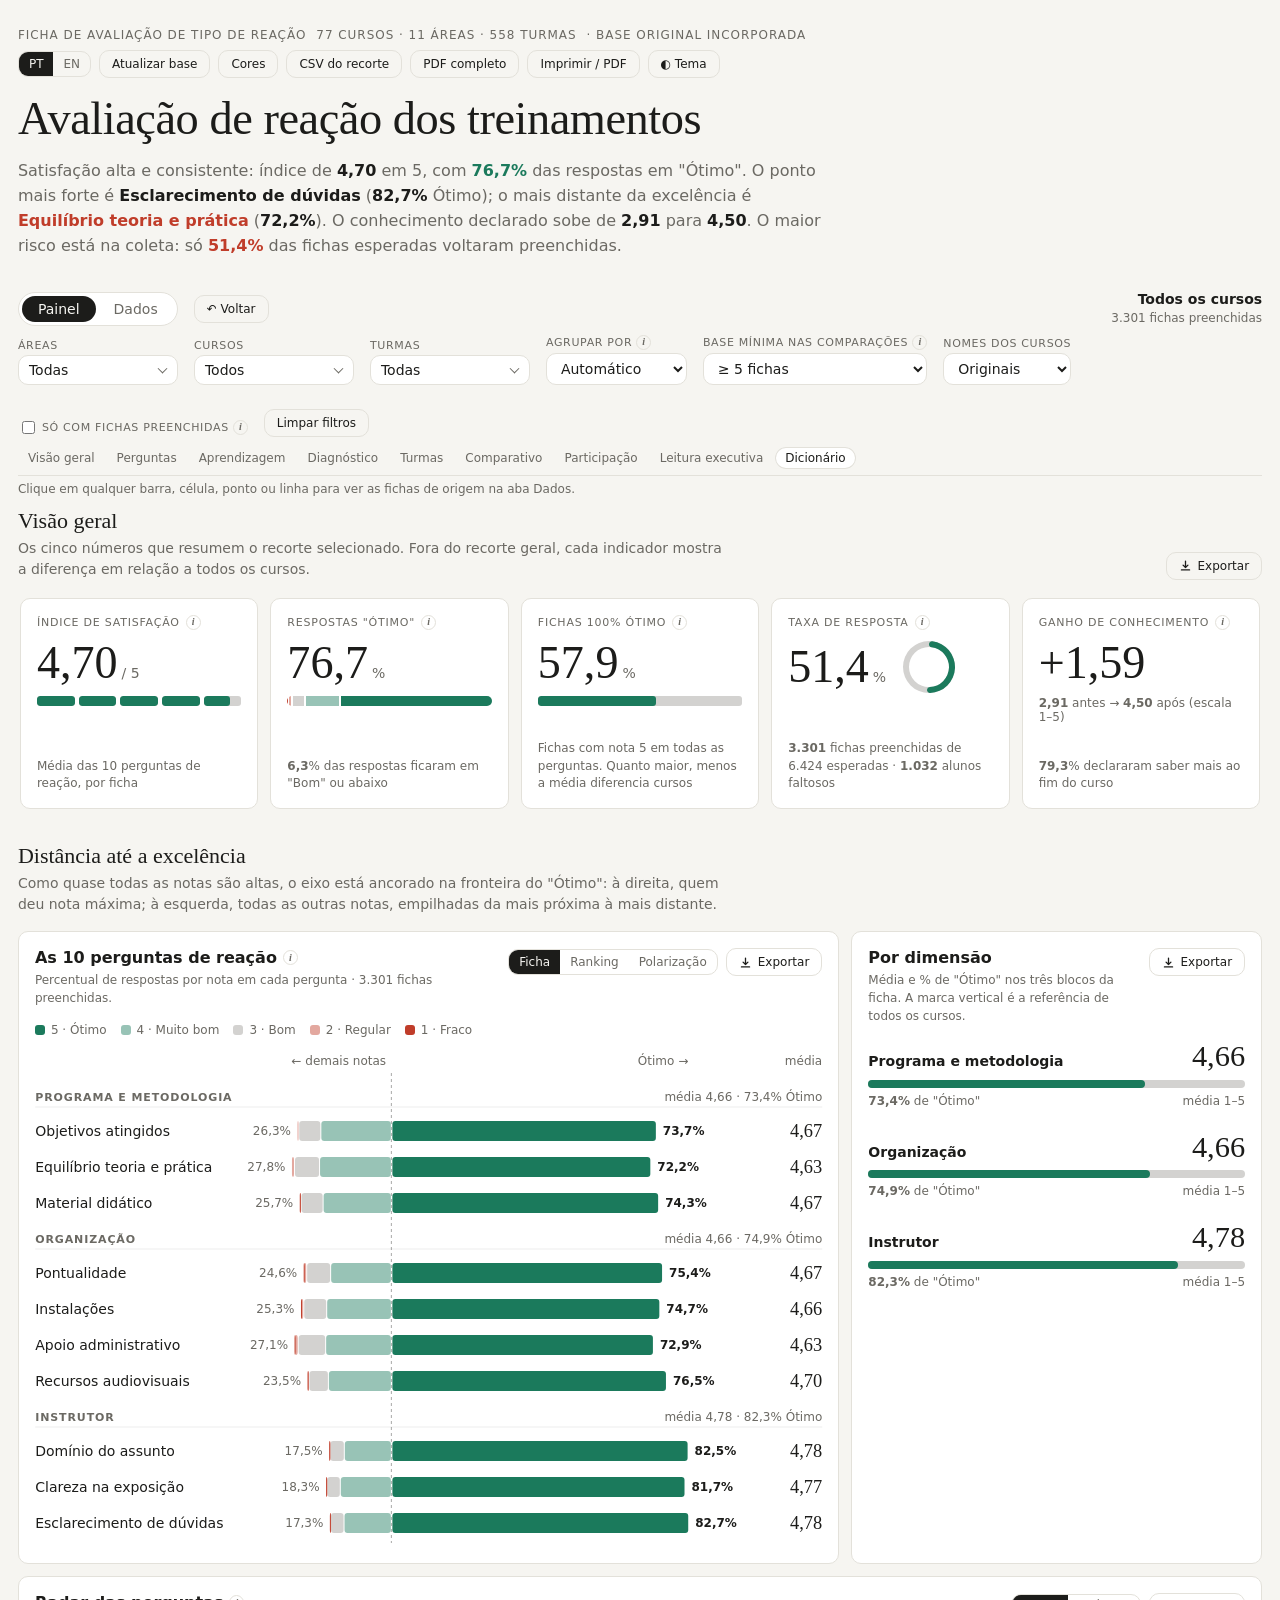
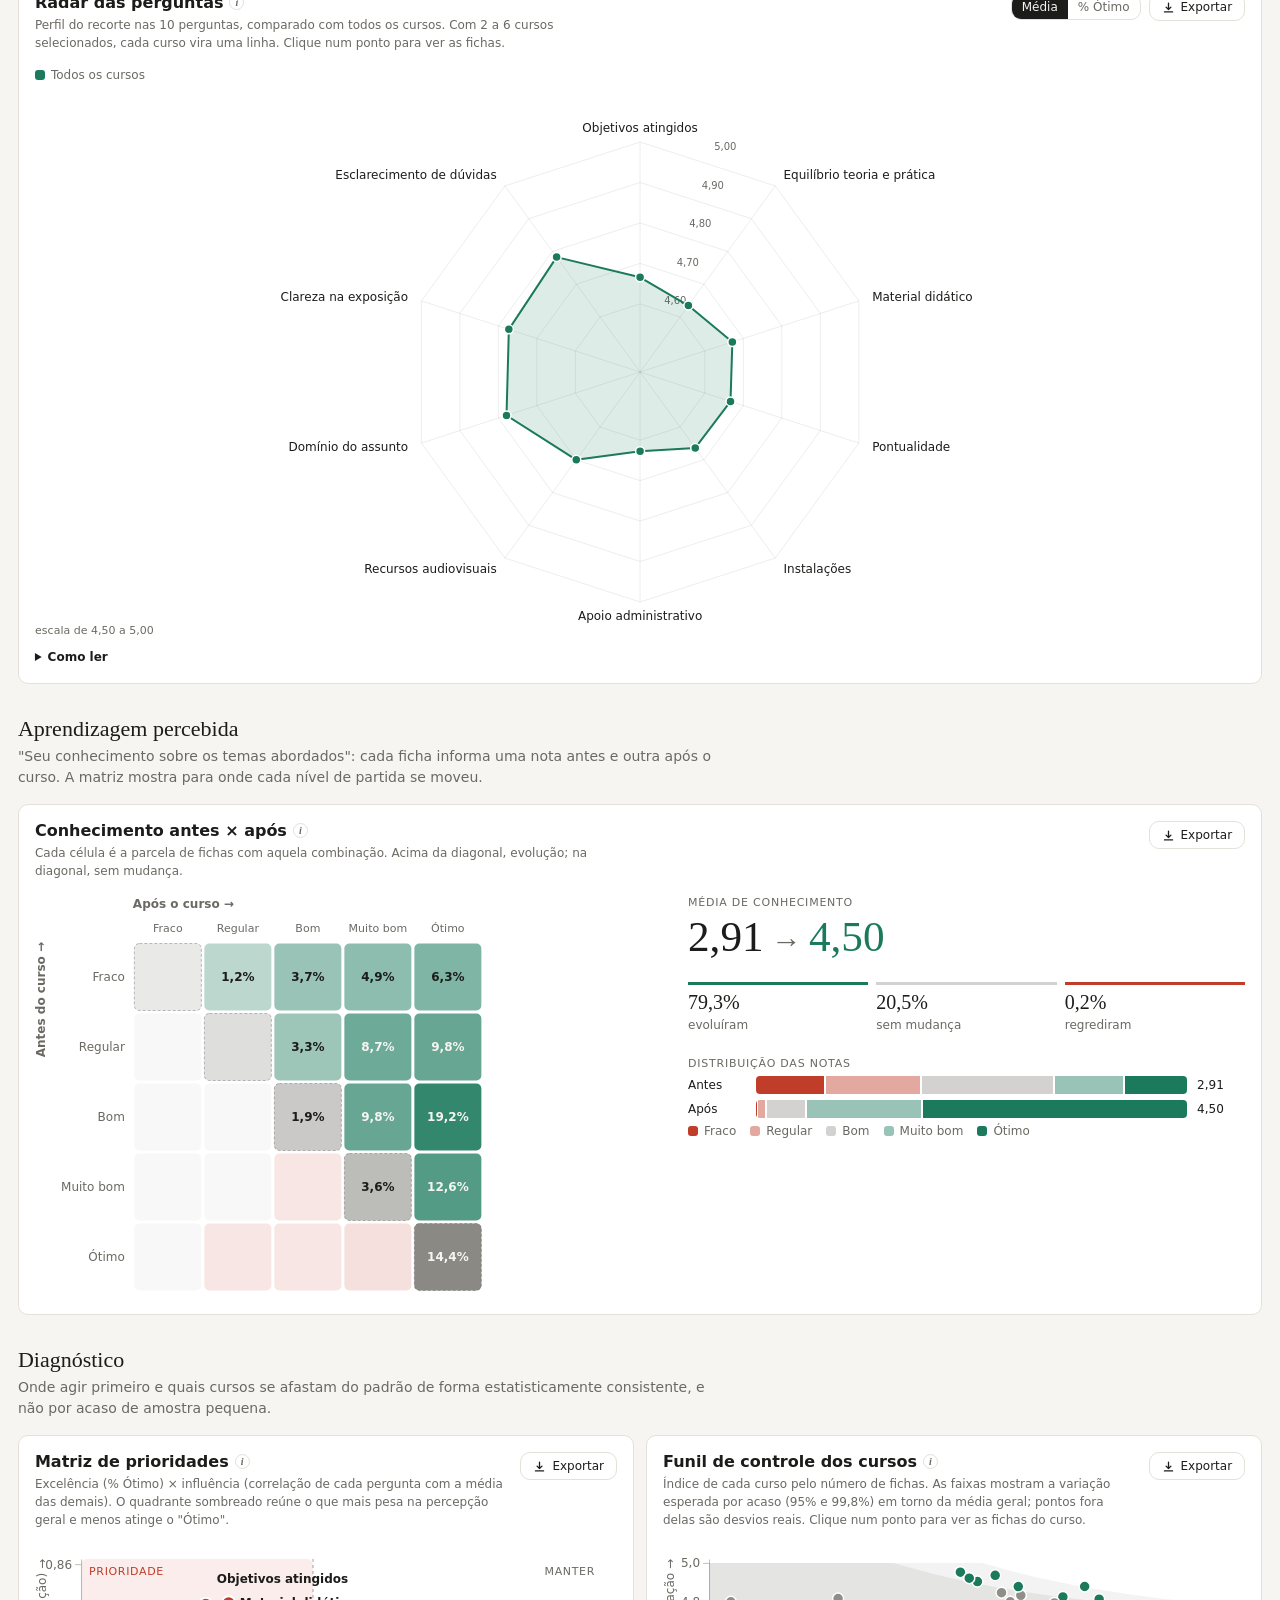
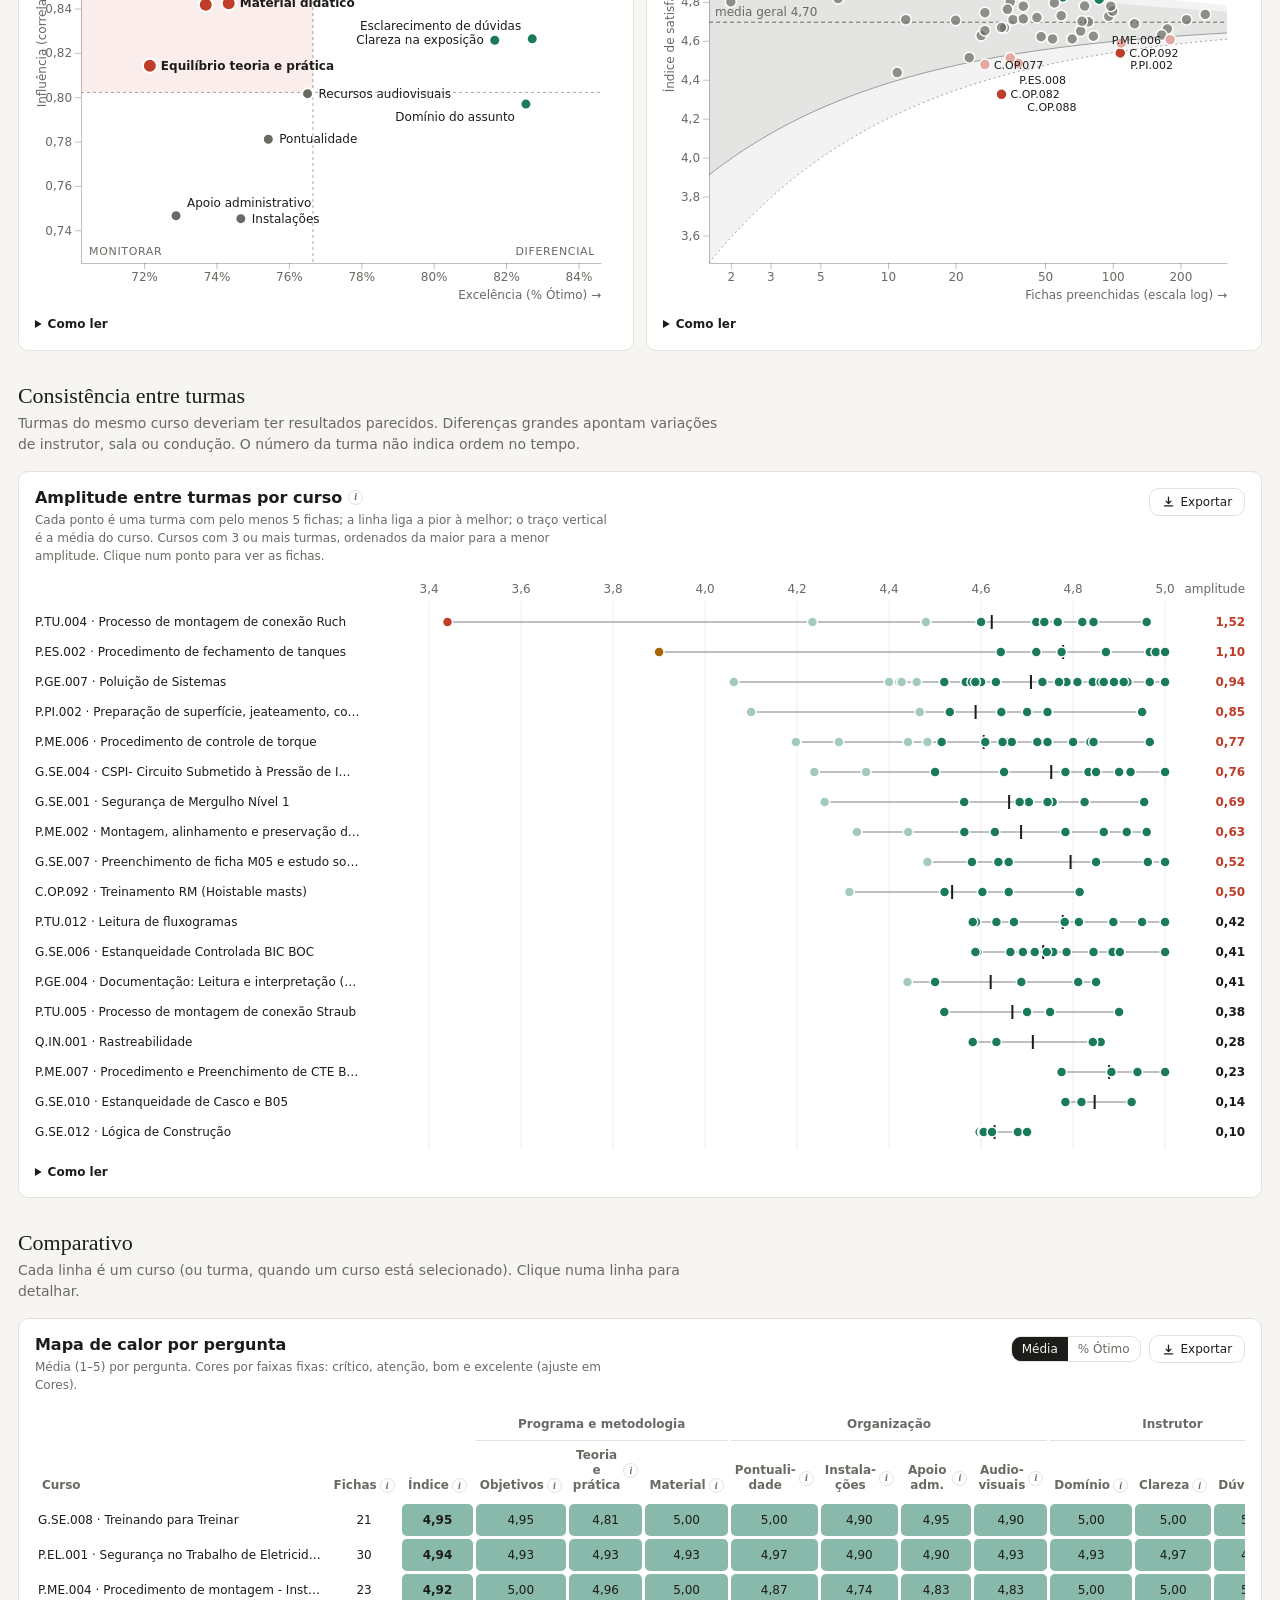
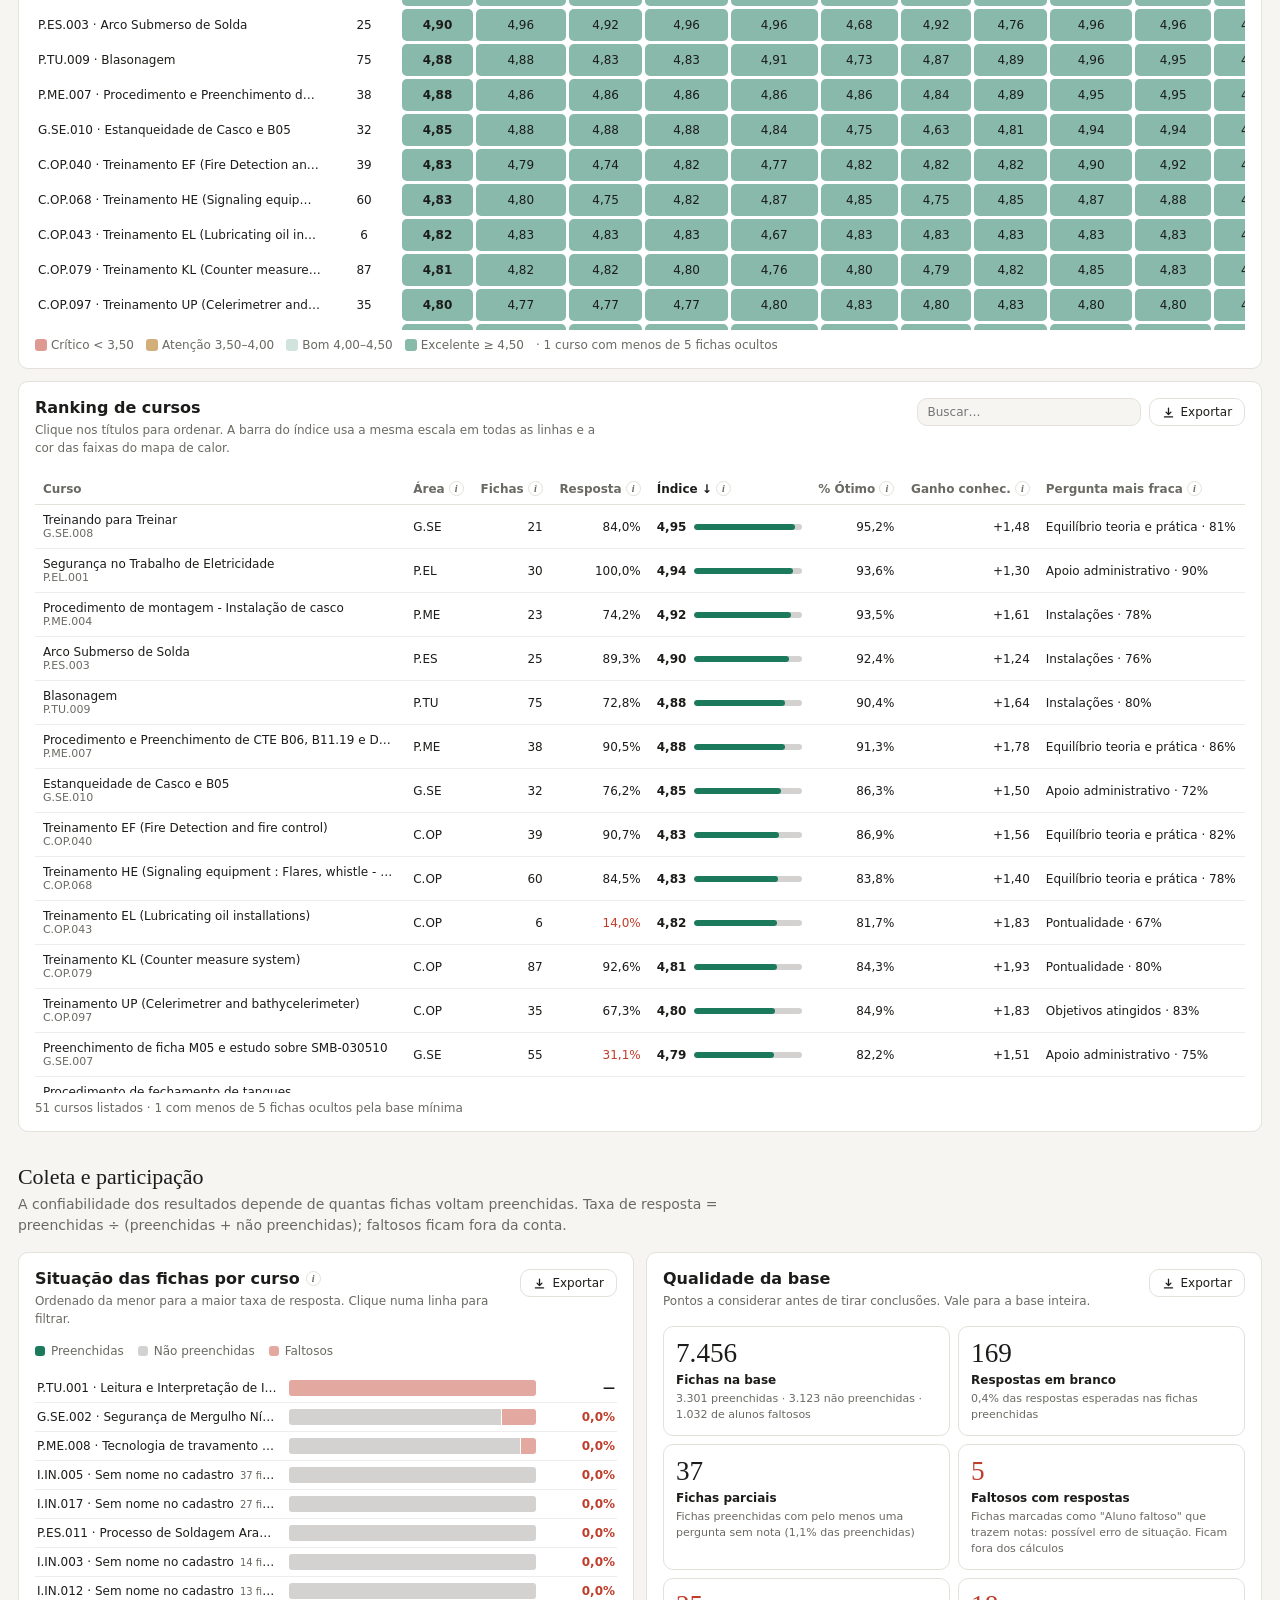
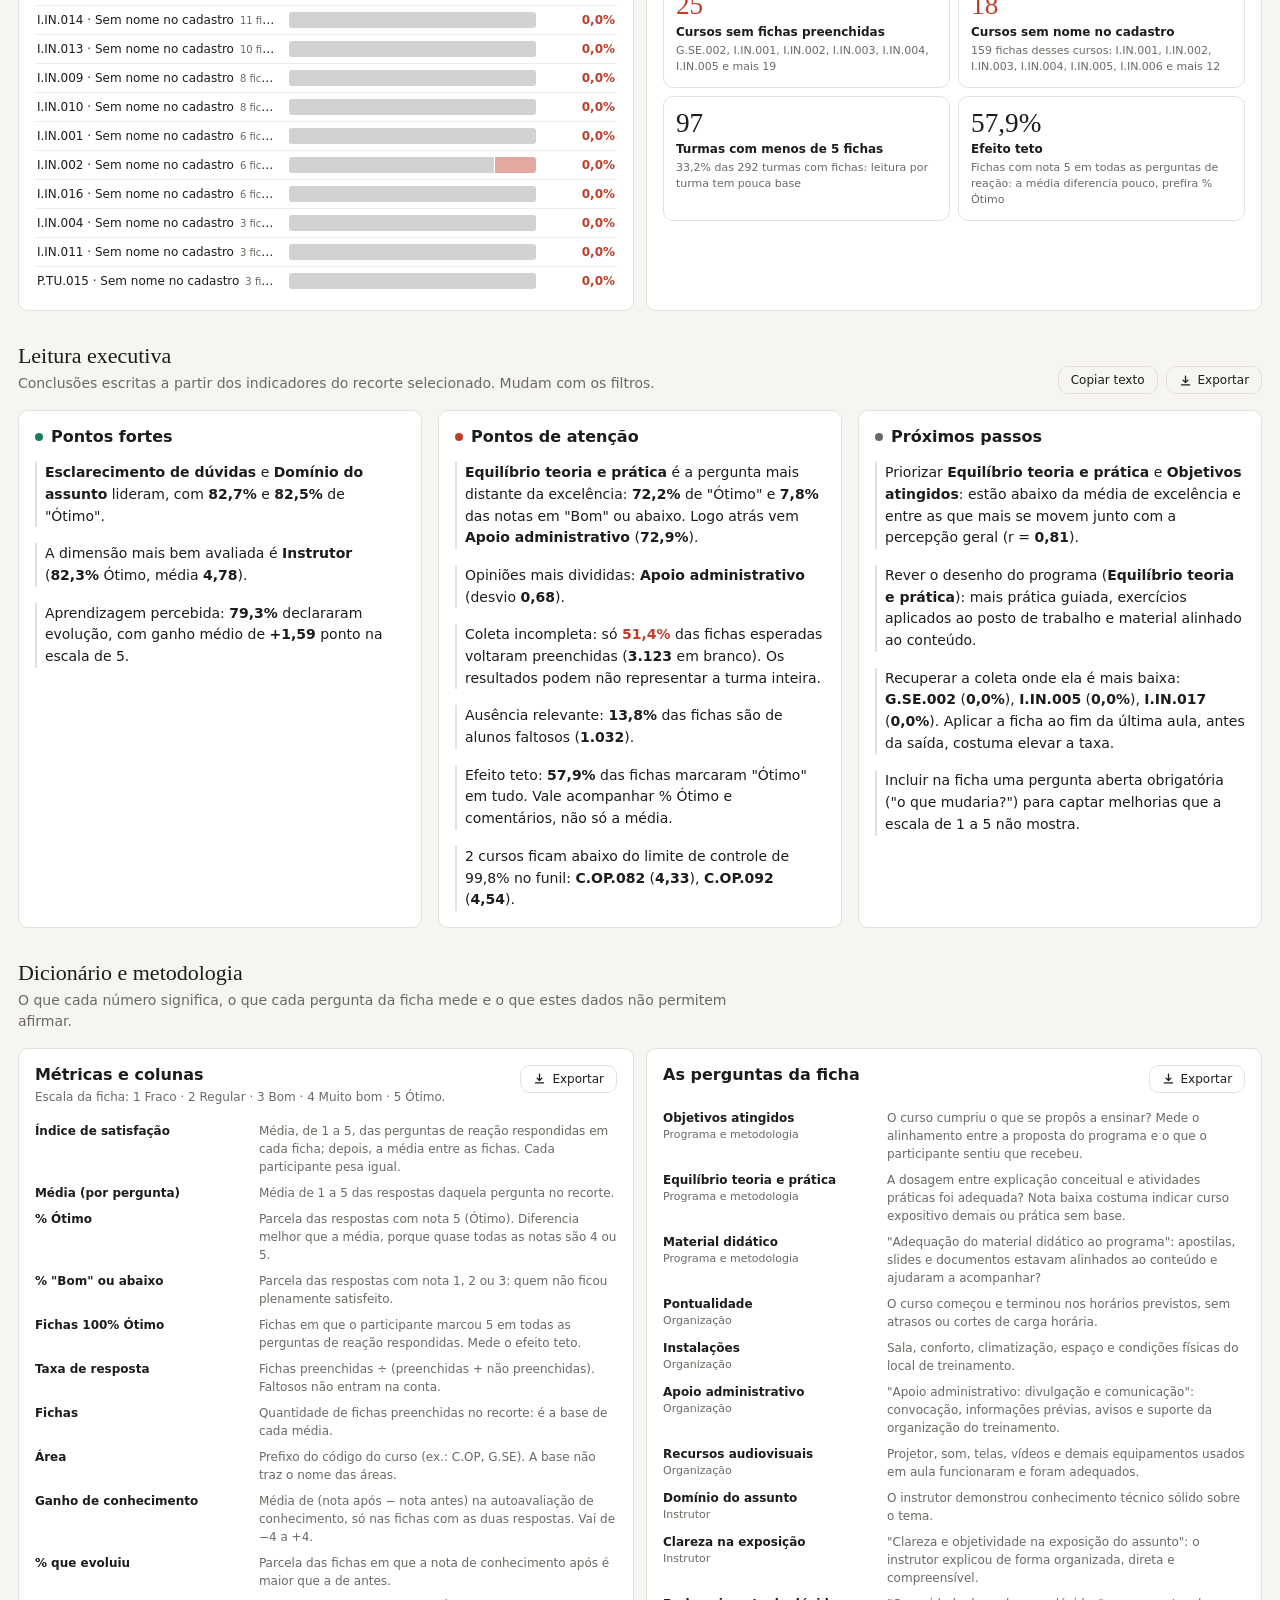
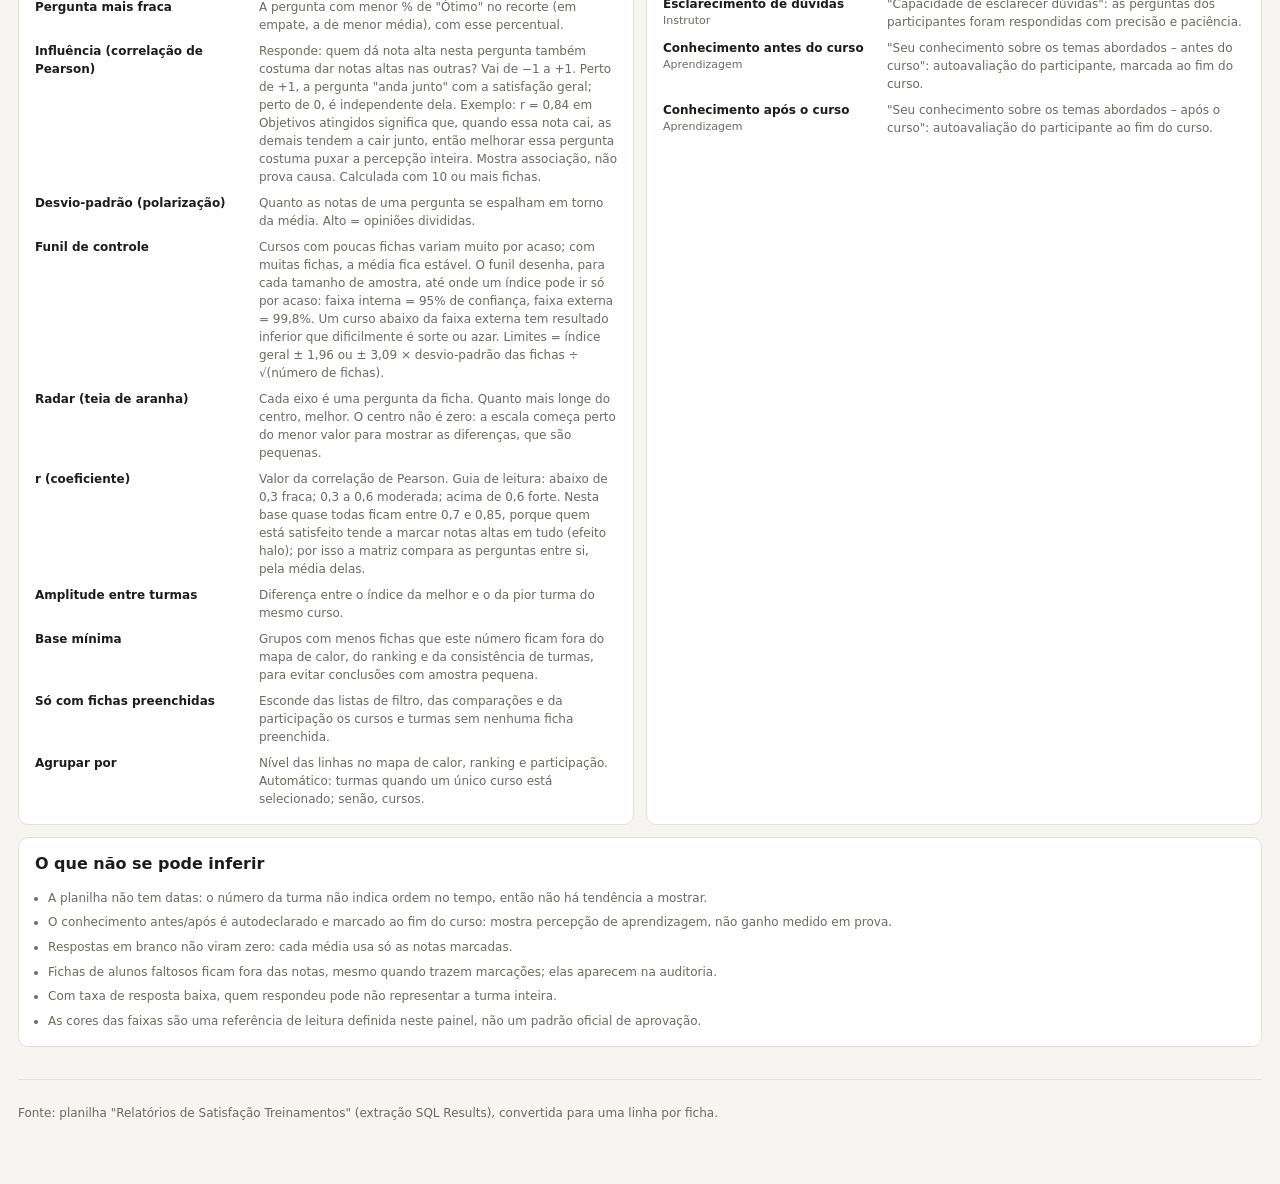
==== commit d19c29a8: "Multisseleção, aba Dados com fichas de origem, radar, PDF e explicações - Filtros com seleção múltip" ====
--- a/painel_offline.html
+++ b/painel_offline.html
@@ -47,8 +47,8 @@
 <body>
 <div id="dash-root">
 <style>
-#dash-root { --dash-gutter: clamp(16px, 3.5vw, 44px); }
-.sv { max-width: 1320px; margin-inline: auto; font-family: var(--font-anthropic-sans); color: var(--color-fg); position: relative;
+#dash-root { --dash-gutter: clamp(8px, 1.4vw, 20px); }
+.sv { max-width: 1880px; margin-inline: auto; font-family: var(--font-anthropic-sans); color: var(--color-fg); position: relative;
   --sv-accent: var(--color-ok);
   --sv-n1: var(--color-bad);
   --sv-n2: color-mix(in srgb, var(--color-bad) 45%, var(--color-panel));
@@ -118,14 +118,14 @@
 .sv-upmsg { font-size: var(--cds-font-size-caption); margin-top: var(--cds-gap-sm); min-height: 1.2em; }
 
 /* layout */
-.sv-section { margin-top: calc(var(--cds-gap-xl) * 1.3); scroll-margin-top: 150px; }
+.sv-section { margin-top: var(--cds-gap-xl); scroll-margin-top: 170px; }
 .sv-sec-head { display: flex; justify-content: space-between; align-items: flex-end; gap: var(--cds-gap-md); flex-wrap: wrap; margin-bottom: var(--cds-gap-md); }
 .sv-h2 { font-size: var(--cds-font-size-title); font-family: var(--font-anthropic-serif); font-weight: 400; margin: 0 0 4px; }
 .sv-h2-note { color: var(--color-fg-muted); font-size: var(--cds-font-size-body); margin: 0; max-width: 80ch; line-height: 1.5; }
-.sv-grid { display: grid; gap: var(--cds-gap-md); grid-template-columns: repeat(auto-fit, minmax(min(100%, 26rem), 1fr)); }
-.sv-grid-21 { display: grid; gap: var(--cds-gap-md); grid-template-columns: minmax(0, 2fr) minmax(0, 1fr); }
+.sv-grid { display: grid; gap: 12px; grid-template-columns: repeat(auto-fit, minmax(min(100%, 26rem), 1fr)); }
+.sv-grid-21 { display: grid; gap: 12px; grid-template-columns: minmax(0, 2fr) minmax(0, 1fr); }
 @media (max-width: 900px) { .sv-grid-21 { grid-template-columns: minmax(0, 1fr); } }
-.sv-card { background: var(--color-panel); border: 1px solid var(--color-border-line); border-radius: var(--cds-radius); padding: var(--cds-pad-lg); position: relative; min-width: 0; }
+.sv-card { background: var(--color-panel); border: 1px solid var(--color-border-line); border-radius: var(--cds-radius); padding: 16px; position: relative; min-width: 0; }
 .sv-card-head { display: flex; flex-wrap: wrap; justify-content: space-between; align-items: flex-start; gap: var(--cds-gap-sm) var(--cds-gap-md); margin-bottom: var(--cds-gap-md); }
 .sv-card-head > div:first-child { flex: 1 1 16rem; min-width: 0; }
 .sv-card-title { font-size: var(--cds-font-size-heading); font-weight: var(--cds-font-weight-medium); margin: 0; display: flex; align-items: center; gap: 6px; }
@@ -133,7 +133,7 @@
 .sv-tools { display: flex; gap: var(--cds-gap-sm); align-items: center; flex-wrap: wrap; flex: 0 1 auto; max-width: 100%; }
 
 /* KPIs */
-.sv-kpis { display: grid; grid-template-columns: repeat(auto-fit, minmax(min(100%, 13.5rem), 1fr)); gap: var(--cds-gap-md); padding: 2px; }
+.sv-kpis { display: grid; grid-template-columns: repeat(auto-fit, minmax(min(100%, 13.5rem), 1fr)); gap: 12px; padding: 2px; }
 .sv-kpi { display: flex; flex-direction: column; gap: 10px; min-height: 12.5rem; }
 .sv-kpi-label { font-size: 11px; color: var(--color-fg-muted); text-transform: uppercase; letter-spacing: .07em; display: flex; align-items: center; gap: 6px; }
 .sv-kpi-val { font-family: var(--font-anthropic-serif); font-weight: 400; font-size: clamp(2.3rem, 3.6vw, 3rem); line-height: 1; font-variant-numeric: tabular-nums; white-space: nowrap; }
@@ -271,30 +271,80 @@
   .sv-fade { animation: svFade var(--cds-dur-slow) var(--cds-ease-out) both; }
 }
 @media print {
-  .sv-sticky, .sv-actions, .sv-png, .sv-csv, .sv-tools, .sv-panel, .sv-i, .sv-preview, .sv-theme, .sv-search { display: none !important; }
+  .sv-sticky, .sv-actions, .sv-exp, .sv-tools, .sv-panel, .sv-i, .sv-preview, .sv-search, .sv-how, #view-dados { display: none !important; }
+  .sv.sv-printing * { visibility: hidden; }
+  .sv.sv-printing .sv-print-target, .sv.sv-printing .sv-print-target * { visibility: visible; }
+  .sv.sv-printing .sv-print-target { position: absolute; left: 0; top: 0; width: 100%; }
   .sv-section { break-inside: auto; margin-top: 18px; }
   .sv-card, .sv-kpi, .sv-qcard { break-inside: avoid; box-shadow: none; }
   .sv-scroll { max-height: none !important; overflow: visible !important; }
   .sv-tbl th, .sv-heat th { position: static !important; }
   .sv-grid-21 { grid-template-columns: minmax(0, 1fr); }
 }
+
+/* v3: tabs, multiselect, export menu, data view, how-to */
+.sv-tabs { display: inline-flex; gap: 2px; background: var(--color-panel); border: 1px solid var(--color-border-line); border-radius: 999px; padding: 3px; }
+.sv-tabs button { font: inherit; font-size: var(--cds-font-size-body); border: 0; background: transparent; color: var(--color-fg-muted); padding: 5px 16px; border-radius: 999px; cursor: pointer; display: inline-flex; gap: 6px; align-items: center; }
+.sv-tabs button[aria-selected=true] { background: var(--color-fg); color: var(--color-bg); }
+.sv-tabs .sv-badge { font-size: 11px; padding: 0 6px; border-radius: 999px; background: var(--sv-accent); color: var(--color-bg); }
+.sv-barrow { display: flex; flex-wrap: wrap; align-items: center; gap: 8px 16px; padding-top: 8px; }
+.sv-ms { position: relative; }
+.sv-ms-btn { font: inherit; font-size: var(--cds-font-size-body); color: var(--color-fg); background: var(--color-panel); border: 1px solid var(--color-border-line); border-radius: var(--cds-radius); padding: 6px 30px 6px 10px; min-width: 10rem; max-width: min(24rem, 86vw); text-align: left; cursor: pointer; white-space: nowrap; overflow: hidden; text-overflow: ellipsis; position: relative; }
+.sv-ms-btn::after { content: ""; position: absolute; right: 11px; top: 50%; width: 6px; height: 6px; border-right: 1.5px solid var(--color-fg-muted); border-bottom: 1.5px solid var(--color-fg-muted); transform: translateY(-70%) rotate(45deg); }
+.sv-ms-btn.sv-on { border-color: var(--sv-accent); box-shadow: inset 0 0 0 1px var(--sv-accent); }
+.sv-ms-pop { position: absolute; z-index: 20; top: calc(100% + 4px); left: 0; width: min(30rem, 92vw); background: var(--cds-surface-popover); border: 1px solid var(--cds-border); border-radius: var(--cds-radius); box-shadow: var(--cds-shadow-popover); padding: 8px; display: flex; flex-direction: column; gap: 6px; }
+.sv-ms-pop[hidden] { display: none; }
+.sv-ms-pop input[type=search] { font: inherit; font-size: var(--cds-font-size-caption); padding: 6px 8px; border: 1px solid var(--color-border-line); border-radius: 6px; background: var(--color-bg); color: var(--color-fg); }
+.sv-ms-acts { display: flex; gap: 6px; flex-wrap: wrap; }
+.sv-ms-acts button { font: inherit; font-size: 11px; border: 1px solid var(--color-border-line); background: transparent; color: var(--color-fg); border-radius: 6px; padding: 3px 8px; cursor: pointer; }
+.sv-ms-list { max-height: 320px; overflow: auto; display: flex; flex-direction: column; }
+.sv-ms-list label { display: flex; gap: 8px; align-items: center; font-size: var(--cds-font-size-caption); padding: 4px 4px; border-radius: 4px; cursor: pointer; color: var(--color-fg); text-transform: none; letter-spacing: 0; }
+.sv-ms-list label:hover { background: color-mix(in srgb, var(--color-fg) 5%, transparent); }
+.sv-ms-list label small { margin-left: auto; color: var(--color-fg-muted); white-space: nowrap; }
+.sv-ms-list label.sv-dim { opacity: .55; }
+.sv-ms-list .sv-ms-grp { font-size: 11px; color: var(--color-fg-muted); text-transform: uppercase; letter-spacing: .06em; padding: 6px 4px 2px; }
+.sv-check { display: inline-flex; gap: 6px; align-items: center; font-size: var(--cds-font-size-caption); color: var(--color-fg); cursor: pointer; }
+.sv-exp { position: relative; flex: none; }
+.sv-exp-menu { position: absolute; right: 0; top: calc(100% + 4px); z-index: 20; background: var(--cds-surface-popover); border: 1px solid var(--cds-border); border-radius: var(--cds-radius); box-shadow: var(--cds-shadow-popover); padding: 4px; display: flex; flex-direction: column; min-width: 9rem; }
+.sv-exp-menu[hidden] { display: none; }
+.sv-exp-menu button { font: inherit; font-size: var(--cds-font-size-caption); text-align: left; border: 0; background: transparent; color: var(--color-fg); padding: 6px 10px; border-radius: 6px; cursor: pointer; }
+.sv-exp-menu button:hover { background: color-mix(in srgb, var(--color-fg) 6%, transparent); }
+.sv-how { margin-top: 10px; font-size: var(--cds-font-size-caption); color: var(--color-fg-muted); line-height: 1.55; }
+.sv-how summary { cursor: pointer; color: var(--color-fg); font-weight: var(--cds-font-weight-medium); }
+.sv-how p { margin: 6px 0 0; max-width: 95ch; }
+.sv-clickable { cursor: pointer; }
+.sv-hint { font-size: var(--cds-font-size-caption); color: var(--color-fg-muted); margin-top: 6px; }
+.sv [hidden] { display: none !important; }
+.sv-dhead { display: flex; flex-wrap: wrap; gap: 12px; justify-content: space-between; align-items: flex-start; margin: 16px 0 12px; }
+.sv-dhead h2 { margin: 0; font-family: var(--font-anthropic-serif); font-weight: 400; font-size: var(--cds-font-size-title); }
+.sv-dsel { font-size: var(--cds-font-size-body); color: var(--color-fg); margin-top: 6px; }
+.sv-dmeta { font-size: var(--cds-font-size-caption); color: var(--color-fg-muted); margin-top: 4px; }
+.sv-dsum { display: flex; flex-wrap: wrap; gap: 6px; margin: 4px 0 12px; }
+.sv-chip { font: inherit; font-size: 11px; border: 1px solid var(--color-border-line); background: var(--color-panel); color: var(--color-fg); border-radius: 999px; padding: 3px 9px; cursor: pointer; white-space: nowrap; }
+.sv-chip b { margin-left: 4px; }
+.sv-chip[aria-pressed=true] { background: var(--color-fg); color: var(--color-bg); }
+.sv-dtbl td, .sv-dtbl th { padding: 6px 6px; }
+.sv-dtbl td.sv-note { text-align: center; border-radius: 4px; }
+.sv-dtbl th.sv-hl, .sv-dtbl td.sv-hl { box-shadow: inset 0 0 0 2px var(--sv-accent); }
+.sv-dtbl tbody tr { cursor: default; }
 </style>
 
 <div class="sv" id="topo">
   <header id="cabecalho">
     <div class="sv-topbar">
-      <div class="sv-eyebrow"><span data-i18n="eyebrow"></span><span id="sv-eyebrow-n" data-source="cursos escopos"></span><span id="sv-base-label"></span></div>
+      <div class="sv-eyebrow"><span data-i18n="eyebrow"></span><span id="sv-eyebrow-n" data-source="relatorios cursos"></span><span id="sv-base-label"></span></div>
       <div class="sv-actions">
         <div class="sv-seg" role="group" aria-label="Idioma / Language"><button type="button" data-lang="pt">PT</button><button type="button" data-lang="en">EN</button></div>
         <button class="sv-btn" id="btn-upload" type="button" aria-expanded="false" aria-controls="upload-panel" hidden><span data-i18n="btn_upload"></span></button>
         <button class="sv-btn" id="btn-colors" type="button" aria-expanded="false" aria-controls="colors-panel"><span data-i18n="btn_colors"></span></button>
         <button class="sv-btn" id="btn-csv" type="button" data-source="relatorios"><span data-i18n="btn_csv"></span></button>
+        <button class="sv-btn" id="btn-pdf-all" type="button"><span data-i18n="btn_pdf_all"></span></button>
         <button class="sv-btn" id="btn-print" type="button"><span data-i18n="btn_print"></span></button>
         <button class="sv-btn" id="btn-theme" type="button" hidden><span data-i18n="btn_theme"></span></button>
       </div>
     </div>
     <h1 class="sv-title" data-i18n="title"></h1>
-    <p class="sv-take dash-skeleton" id="sv-take"></p>
+    <p class="sv-take dash-skeleton" id="sv-take" data-source="relatorios"></p>
   </header>
 
   <section class="sv-panel" id="upload-panel" hidden>
@@ -329,59 +379,67 @@
   </section>
 
   <div class="sv-sticky" id="barra">
+    <div class="sv-barrow">
+      <div class="sv-tabs" role="tablist"><button type="button" role="tab" data-view="painel"><span data-i18n="tab_painel"></span></button><button type="button" role="tab" data-view="dados"><span data-i18n="tab_dados"></span><span class="sv-badge" id="dados-n" hidden></span></button></div>
+      <button class="sv-btn" id="f-back" type="button" disabled><span data-i18n="btn_back"></span></button>
+      <div class="sv-scope" id="sv-scope"></div>
+    </div>
     <nav class="sv-filters" id="filtros" aria-label="Filtros">
-      <div class="sv-f"><label for="f-area" data-i18n="f_area"></label><select id="f-area" data-source="cursos"></select></div>
-      <div class="sv-f sv-f-curso"><label for="f-curso" data-i18n="f_curso"></label><select id="f-curso" data-source="cursos"></select></div>
-      <div class="sv-f"><label for="f-turma" data-i18n="f_turma"></label><select id="f-turma" data-source="escopos"></select></div>
+      <div class="sv-f"><span data-i18n="f_areas"></span><div class="sv-ms" id="ms-area" data-source="cursos"></div></div>
+      <div class="sv-f"><span data-i18n="f_cursos"></span><div class="sv-ms" id="ms-curso" data-source="cursos"></div></div>
+      <div class="sv-f"><span data-i18n="f_turmas"></span><div class="sv-ms" id="ms-turma" data-source="relatorios"></div></div>
+      <div class="sv-f"><span><label for="f-grp" data-i18n="f_grp"></label><button class="sv-i" type="button" data-tip="grp">i</button></span><select id="f-grp"></select></div>
       <div class="sv-f"><span><label for="f-min" data-i18n="f_min"></label><button class="sv-i" type="button" data-tip="base_min">i</button></span><select id="f-min"></select></div>
       <div class="sv-f"><label for="f-clang" data-i18n="f_clang"></label><select id="f-clang"><option value="pt"></option><option value="en"></option></select></div>
-      <button class="sv-btn" id="f-reset" type="button"><span data-i18n="btn_reset"></span></button>
-      <div class="sv-scope" id="sv-scope"></div>
+      <div class="sv-f"><span>&nbsp;</span><label class="sv-check"><input type="checkbox" id="f-only"><span data-i18n="only_filled"></span><button class="sv-i" type="button" data-tip="only_filled">i</button></label></div>
+      <div class="sv-f"><span>&nbsp;</span><button class="sv-btn" id="f-reset" type="button"><span data-i18n="btn_reset"></span></button></div>
     </nav>
     <nav class="sv-nav" id="sv-nav" aria-label="Seções">
       <a href="#indicadores" data-i18n="nav_visao"></a><a href="#excelencia" data-i18n="nav_perguntas"></a><a href="#aprendizagem" data-i18n="nav_aprend"></a><a href="#diagnostico" data-i18n="nav_diag"></a><a href="#turmas" data-i18n="nav_turmas"></a><a href="#comparativo" data-i18n="nav_comp"></a><a href="#participacao" data-i18n="nav_part"></a><a href="#leitura" data-i18n="nav_exec"></a><a href="#dicionario" data-i18n="nav_dic"></a>
     </nav>
   </div>
 
-  <section class="sv-section" id="indicadores">
+  <div id="view-painel">
+  <p class="sv-hint" data-i18n="click_hint"></p>
+  <section class="sv-section" id="indicadores" style="margin-top:12px">
     <div class="sv-sec-head">
       <div><h2 class="sv-h2" data-i18n="s_visao"></h2><p class="sv-h2-note" data-i18n="s_visao_n"></p></div>
-      <button class="sv-btn sv-png" data-export="kpis" data-name="visao-geral" type="button"></button>
+      <div class="sv-exp" data-export="kpis" data-name="visao-geral"></div>
     </div>
-    <div class="sv-kpis" id="kpis">
-      <div class="sv-card sv-kpi">
+    <div class="sv-kpis" id="kpis" data-source="relatorios">
+      <div class="sv-card sv-kpi sv-clickable" data-drill="kpi-idx">
         <div class="sv-kpi-label"><span data-i18n="k_indice"></span><button class="sv-i" type="button" data-tip="indice">i</button></div>
-        <div class="sv-kpi-val"><span id="k-indice" class="sv-k" data-field="indice">—</span><small>/ 5</small></div>
-        <div class="sv-pips" id="k-pips" data-source="escopos"></div>
+        <div class="sv-kpi-val"><span id="k-indice">—</span><small>/ 5</small></div>
+        <div class="sv-pips" id="k-pips"></div>
         <div class="sv-delta" id="d-indice"></div>
         <div class="sv-kpi-note" data-i18n="k_indice_n"></div>
       </div>
-      <div class="sv-card sv-kpi">
+      <div class="sv-card sv-kpi sv-clickable" data-drill="kpi-idx">
         <div class="sv-kpi-label"><span data-i18n="k_otimo"></span><button class="sv-i" type="button" data-tip="otimo">i</button></div>
-        <div class="sv-kpi-val"><span id="k-otimo" class="sv-k" data-field="pct_otimo">—</span><small>%</small></div>
-        <div class="sv-stack" id="k-dist" data-source="escopos"></div>
+        <div class="sv-kpi-val"><span id="k-otimo">—</span><small>%</small></div>
+        <div class="sv-stack" id="k-dist"></div>
         <div class="sv-delta" id="d-otimo"></div>
         <div class="sv-kpi-note" id="k-atebom-line"></div>
       </div>
-      <div class="sv-card sv-kpi">
+      <div class="sv-card sv-kpi sv-clickable" data-drill="kpi-max">
         <div class="sv-kpi-label"><span data-i18n="k_max"></span><button class="sv-i" type="button" data-tip="max">i</button></div>
-        <div class="sv-kpi-val"><span id="k-max" class="sv-k" data-field="pct_nota_maxima">—</span><small>%</small></div>
-        <div class="sv-pips" id="k-max-bar" data-source="escopos" style="grid-template-columns: 1fr"></div>
+        <div class="sv-kpi-val"><span id="k-max">—</span><small>%</small></div>
+        <div class="sv-pips" id="k-max-bar" style="grid-template-columns: 1fr"></div>
         <div class="sv-delta" id="d-max"></div>
         <div class="sv-kpi-note" data-i18n="k_max_n"></div>
       </div>
-      <div class="sv-card sv-kpi">
+      <div class="sv-card sv-kpi sv-clickable" data-drill="kpi-all">
         <div class="sv-kpi-label"><span data-i18n="k_taxa"></span><button class="sv-i" type="button" data-tip="taxa">i</button></div>
         <div class="sv-ring-row">
-          <div class="sv-kpi-val"><span id="k-taxa" class="sv-k" data-field="taxa_resposta">—</span><small>%</small></div>
-          <span data-source="escopos" style="display:inline-flex"><svg id="k-ring" width="54" height="54" viewBox="0 0 54 54"></svg></span>
+          <div class="sv-kpi-val"><span id="k-taxa">—</span><small>%</small></div>
+          <svg id="k-ring" width="54" height="54" viewBox="0 0 54 54"></svg>
         </div>
         <div class="sv-delta" id="d-taxa"></div>
         <div class="sv-kpi-note" id="k-taxa-line"></div>
       </div>
-      <div class="sv-card sv-kpi">
+      <div class="sv-card sv-kpi sv-clickable" data-drill="kpi-know">
         <div class="sv-kpi-label"><span data-i18n="k_ganho"></span><button class="sv-i" type="button" data-tip="ganho">i</button></div>
-        <div class="sv-kpi-val"><span id="k-ganho" class="sv-k" data-field="ganho">—</span></div>
+        <div class="sv-kpi-val"><span id="k-ganho">—</span></div>
         <div class="sv-delta" id="k-ganho-d"></div>
         <div class="sv-kpi-note" id="k-ganho-n"></div>
       </div>
@@ -396,19 +454,31 @@
           <div><h3 class="sv-card-title"><span data-i18n="c_itens"></span><button class="sv-i" type="button" data-tip="otimo">i</button></h3><p class="sv-card-note" id="itens-note"></p></div>
           <div class="sv-tools">
             <div class="sv-seg" role="group"><button type="button" data-ordem="form"><span data-i18n="o_form"></span></button><button type="button" data-ordem="rank"><span data-i18n="o_rank"></span></button><button type="button" data-ordem="pol"><span data-i18n="o_pol"></span></button></div>
-            <button class="sv-btn sv-png" data-export="card-itens" data-name="perguntas" type="button"></button>
+            <div class="sv-exp" data-export="card-itens" data-name="perguntas"></div>
           </div>
         </div>
         <div class="sv-legend" id="lg-itens"></div>
-        <div class="sv-chart dash-skeleton" id="chart-itens" data-source="itens" style="min-height: 440px"></div>
+        <div class="sv-chart dash-skeleton" id="chart-itens" data-source="relatorios" style="min-height: 440px"></div>
       </div>
       <div class="sv-card" id="card-dims">
         <div class="sv-card-head">
           <div><h3 class="sv-card-title" data-i18n="c_dims"></h3><p class="sv-card-note" data-i18n="c_dims_n"></p></div>
-          <button class="sv-btn sv-png" data-export="card-dims" data-name="dimensoes" type="button"></button>
+          <div class="sv-exp" data-export="card-dims" data-name="dimensoes"></div>
         </div>
-        <div class="sv-dims dash-skeleton" id="dims" data-source="escopos" style="min-height: 300px"></div>
+        <div class="sv-dims dash-skeleton" id="dims" data-source="relatorios" style="min-height: 300px"></div>
       </div>
+    </div>
+    <div class="sv-card" id="card-radar" style="margin-top:12px">
+      <div class="sv-card-head">
+        <div><h3 class="sv-card-title"><span data-i18n="c_radar"></span><button class="sv-i" type="button" data-tip="radar">i</button></h3><p class="sv-card-note" data-i18n="c_radar_n"></p></div>
+        <div class="sv-tools">
+          <div class="sv-seg" role="group"><button type="button" data-rmetric="media"><span data-i18n="m_media"></span></button><button type="button" data-rmetric="otimo"><span data-i18n="m_otimo"></span></button></div>
+          <div class="sv-exp" data-export="card-radar" data-name="radar" data-csv="radar"></div>
+        </div>
+      </div>
+      <div class="sv-legend" id="lg-radar"></div>
+      <div class="sv-chart dash-skeleton" id="chart-radar" data-source="relatorios" style="min-height: 420px"></div>
+      <details class="sv-how"><summary data-i18n="how"></summary><p data-i18n="how_radar"></p></details>
     </div>
   </section>
 
@@ -417,18 +487,18 @@
     <div class="sv-card" id="card-conhecimento">
       <div class="sv-card-head">
         <div><h3 class="sv-card-title"><span data-i18n="c_conh"></span><button class="sv-i" type="button" data-tip="ganho">i</button></h3><p class="sv-card-note" data-i18n="c_conh_n"></p></div>
-        <button class="sv-btn sv-png" data-export="card-conhecimento" data-name="conhecimento" type="button"></button>
+        <div class="sv-exp" data-export="card-conhecimento" data-name="conhecimento" data-csv="conh"></div>
       </div>
       <div class="sv-know" style="min-height: 360px">
-        <div class="sv-know-mat sv-chart dash-skeleton" id="chart-matriz-conh" data-source="conhecimento"></div>
+        <div class="sv-know-mat sv-chart dash-skeleton" id="chart-matriz-conh" data-source="relatorios"></div>
         <div class="sv-know-side" id="know-side">
-          <div><div class="sv-mini-lbl" data-i18n="kn_mean"></div><div class="sv-big"><span id="kn-antes" class="sv-k" data-field="conhec_antes">—</span><span class="sv-arrow">→</span><span id="kn-apos" class="sv-k sv-good" data-field="conhec_apos">—</span></div></div>
+          <div><div class="sv-mini-lbl" data-i18n="kn_mean"></div><div class="sv-big"><span id="kn-antes">—</span><span class="sv-arrow">→</span><span id="kn-apos" class="sv-good">—</span></div></div>
           <div class="sv-tri">
-            <div style="border-color: var(--sv-accent)"><b id="kn-ev" class="sv-k" data-field="pct_evoluiu">—</b><span data-i18n="kn_ev"></span></div>
-            <div><b id="kn-ig" class="sv-k" data-field="pct_igual">—</b><span data-i18n="kn_ig"></span></div>
-            <div style="border-color: var(--color-bad)"><b id="kn-rg" class="sv-k" data-field="pct_regrediu">—</b><span data-i18n="kn_rg"></span></div>
+            <div style="border-color: var(--sv-accent)"><b id="kn-ev">—</b><span data-i18n="kn_ev"></span></div>
+            <div><b id="kn-ig">—</b><span data-i18n="kn_ig"></span></div>
+            <div style="border-color: var(--color-bad)"><b id="kn-rg">—</b><span data-i18n="kn_rg"></span></div>
           </div>
-          <div><div class="sv-mini-lbl" data-i18n="kn_dist"></div><div id="kn-dist" class="sv-chart" data-source="conhecimento"></div></div>
+          <div><div class="sv-mini-lbl" data-i18n="kn_dist"></div><div id="kn-dist" class="sv-chart"></div></div>
         </div>
       </div>
     </div>
@@ -440,16 +510,18 @@
       <div class="sv-card" id="card-prioridade">
         <div class="sv-card-head">
           <div><h3 class="sv-card-title"><span data-i18n="c_prio"></span><button class="sv-i" type="button" data-tip="influencia">i</button></h3><p class="sv-card-note" data-i18n="c_prio_n"></p></div>
-          <button class="sv-btn sv-png" data-export="card-prioridade" data-name="prioridades" type="button"></button>
+          <div class="sv-exp" data-export="card-prioridade" data-name="prioridades" data-csv="prio"></div>
         </div>
-        <div class="sv-chart dash-skeleton" id="chart-prioridade" data-source="itens" style="min-height: 360px"></div>
+        <div class="sv-chart dash-skeleton" id="chart-prioridade" data-source="relatorios" style="min-height: 360px"></div>
+        <details class="sv-how"><summary data-i18n="how"></summary><p data-i18n="how_prio"></p><p><b data-i18n-m="correlacao_r"></b></p></details>
       </div>
       <div class="sv-card" id="card-funil">
         <div class="sv-card-head">
           <div><h3 class="sv-card-title"><span data-i18n="c_funil"></span><button class="sv-i" type="button" data-tip="funil">i</button></h3><p class="sv-card-note" data-i18n="c_funil_n"></p></div>
-          <button class="sv-btn sv-png" data-export="card-funil" data-name="funil-cursos" type="button"></button>
+          <div class="sv-exp" data-export="card-funil" data-name="funil-cursos" data-csv="funil"></div>
         </div>
-        <div class="sv-chart dash-skeleton" id="chart-funil" data-source="escopos" style="min-height: 360px"></div>
+        <div class="sv-chart dash-skeleton" id="chart-funil" data-source="relatorios" style="min-height: 360px"></div>
+        <details class="sv-how"><summary data-i18n="how"></summary><p id="how-funil"></p></details>
       </div>
     </div>
   </section>
@@ -459,9 +531,10 @@
     <div class="sv-card" id="card-turmas">
       <div class="sv-card-head">
         <div><h3 class="sv-card-title"><span id="turmas-title"></span><button class="sv-i" type="button" data-tip="amplitude">i</button></h3><p class="sv-card-note" id="turmas-note"></p></div>
-        <button class="sv-btn sv-png" data-export="card-turmas" data-name="turmas" type="button"></button>
+        <div class="sv-exp" data-export="card-turmas" data-name="turmas" data-csv="turmas"></div>
       </div>
-      <div class="sv-chart dash-skeleton" id="chart-turmas" data-source="escopos" style="min-height: 300px"></div>
+      <div class="sv-chart dash-skeleton" id="chart-turmas" data-source="relatorios" style="min-height: 300px"></div>
+      <details class="sv-how"><summary data-i18n="how"></summary><p data-i18n="how_turmas"></p></details>
     </div>
   </section>
 
@@ -472,25 +545,23 @@
         <div><h3 class="sv-card-title" data-i18n="c_heat"></h3><p class="sv-card-note" id="heat-note"></p></div>
         <div class="sv-tools">
           <div class="sv-seg" role="group"><button type="button" data-metrica="media"><span data-i18n="m_media"></span></button><button type="button" data-metrica="otimo"><span data-i18n="m_otimo"></span></button></div>
-          <button class="sv-btn sv-csv" data-csv="heat-wrap" data-name="mapa-de-calor" type="button"></button>
-          <button class="sv-btn sv-png" data-export="card-heat" data-name="mapa-de-calor" type="button"></button>
+          <div class="sv-exp" data-export="card-heat" data-name="mapa-de-calor" data-csv="heat"></div>
         </div>
       </div>
-      <div class="sv-scroll dash-skeleton" id="heat-wrap" data-source="itens escopos" style="min-height: 240px"></div>
+      <div class="sv-scroll dash-skeleton" id="heat-wrap" data-source="relatorios" style="min-height: 240px"></div>
       <div class="sv-heat-scale" id="heat-scale"></div>
     </div>
 
-    <div class="sv-card" id="card-ranking" style="margin-top: var(--cds-gap-md)">
+    <div class="sv-card" id="card-ranking" style="margin-top: 12px">
       <div class="sv-card-head">
         <div><h3 class="sv-card-title" id="rank-title"></h3><p class="sv-card-note" data-i18n="c_rank_n"></p></div>
         <div class="sv-tools">
           <input class="sv-search" id="rank-search" type="search">
-          <button class="sv-btn sv-csv" data-csv="rank-wrap" data-name="ranking" type="button"></button>
-          <button class="sv-btn sv-png" data-export="card-ranking" data-name="ranking" type="button"></button>
+          <div class="sv-exp" data-export="card-ranking" data-name="ranking" data-csv="rank"></div>
         </div>
       </div>
-      <div class="sv-scroll dash-skeleton" id="rank-wrap" style="max-height: 620px; min-height: 240px">
-        <table class="sv-tbl" id="tabela-ranking" data-source="escopos" data-row-key="escopo">
+      <div class="sv-scroll dash-skeleton" id="rank-wrap" data-source="relatorios" style="max-height: 620px; min-height: 240px">
+        <table class="sv-tbl" id="tabela-ranking">
           <thead><tr id="rank-head"></tr></thead>
           <tbody id="rank-body"></tbody>
         </table>
@@ -505,17 +576,17 @@
       <div class="sv-card" id="card-participacao">
         <div class="sv-card-head">
           <div><h3 class="sv-card-title"><span id="part-title"></span><button class="sv-i" type="button" data-tip="taxa">i</button></h3><p class="sv-card-note" data-i18n="c_part_n"></p></div>
-          <div class="sv-tools"><button class="sv-btn sv-csv" data-csv="part-list" data-name="participacao" type="button"></button><button class="sv-btn sv-png" data-export="card-participacao" data-name="participacao" type="button"></button></div>
+          <div class="sv-exp" data-export="card-participacao" data-name="participacao" data-csv="part"></div>
         </div>
         <div class="sv-legend" id="lg-part"></div>
-        <div class="sv-scroll dash-skeleton" id="part-list" data-source="escopos" style="max-height: 520px; min-height: 240px"></div>
+        <div class="sv-scroll dash-skeleton" id="part-list" data-source="relatorios" style="max-height: 520px; min-height: 240px"></div>
       </div>
       <div class="sv-card" id="card-qualidade">
         <div class="sv-card-head">
           <div><h3 class="sv-card-title" data-i18n="c_qual"></h3><p class="sv-card-note" data-i18n="c_qual_n"></p></div>
-          <button class="sv-btn sv-png" data-export="card-qualidade" data-name="qualidade-base" type="button"></button>
+          <div class="sv-exp" data-export="card-qualidade" data-name="qualidade-base"></div>
         </div>
-        <div class="sv-qual dash-skeleton" id="qual-cards" data-source="qualidade" style="min-height: 240px"></div>
+        <div class="sv-qual dash-skeleton" id="qual-cards" data-source="relatorios" style="min-height: 240px"></div>
       </div>
     </div>
   </section>
@@ -523,9 +594,9 @@
   <section class="sv-section" id="leitura">
     <div class="sv-sec-head">
       <div><h2 class="sv-h2" data-i18n="s_exec"></h2><p class="sv-h2-note" data-i18n="s_exec_n"></p></div>
-      <div class="sv-tools"><button class="sv-btn" id="btn-copy" type="button"><span data-i18n="btn_copy"></span></button><button class="sv-btn sv-png" data-export="exec" data-name="leitura-executiva" type="button"></button></div>
+      <div class="sv-tools"><button class="sv-btn" id="btn-copy" type="button"><span data-i18n="btn_copy"></span></button><div class="sv-exp" data-export="exec" data-name="leitura-executiva"></div></div>
     </div>
-    <div class="sv-exec" id="exec">
+    <div class="sv-exec" id="exec" data-source="relatorios">
       <div class="sv-card"><div class="sv-card-head"><h3><i style="background: var(--sv-accent)"></i><span data-i18n="ex_fortes"></span></h3></div><ul id="ex-fortes" class="dash-skeleton"></ul></div>
       <div class="sv-card"><div class="sv-card-head"><h3><i style="background: var(--color-bad)"></i><span data-i18n="ex_atencao"></span></h3></div><ul id="ex-atencao" class="dash-skeleton"></ul></div>
       <div class="sv-card"><div class="sv-card-head"><h3><i style="background: var(--color-fg-muted)"></i><span data-i18n="ex_acoes"></span></h3></div><ul id="ex-acoes" class="dash-skeleton"></ul></div>
@@ -536,21 +607,43 @@
     <div class="sv-sec-head"><div><h2 class="sv-h2" data-i18n="s_dic"></h2><p class="sv-h2-note" data-i18n="s_dic_n"></p></div></div>
     <div class="sv-grid">
       <div class="sv-card" id="card-metricas">
-        <div class="sv-card-head"><div><h3 class="sv-card-title" data-i18n="c_metricas"></h3><p class="sv-card-note" data-i18n="scale_line"></p></div><button class="sv-btn sv-png" data-export="card-metricas" data-name="metricas" type="button"></button></div>
+        <div class="sv-card-head"><div><h3 class="sv-card-title" data-i18n="c_metricas"></h3><p class="sv-card-note" data-i18n="scale_line"></p></div><div class="sv-exp" data-export="card-metricas" data-name="metricas"></div></div>
         <dl class="sv-dl" id="dl-metricas"></dl>
       </div>
       <div class="sv-card" id="card-perguntas">
-        <div class="sv-card-head"><div><h3 class="sv-card-title" data-i18n="c_perguntas"></h3></div><button class="sv-btn sv-png" data-export="card-perguntas" data-name="perguntas-ficha" type="button"></button></div>
+        <div class="sv-card-head"><div><h3 class="sv-card-title" data-i18n="c_perguntas"></h3></div><div class="sv-exp" data-export="card-perguntas" data-name="perguntas-ficha"></div></div>
         <dl class="sv-dl" id="dl-perguntas"></dl>
       </div>
     </div>
-    <div class="sv-card" id="card-limites" style="margin-top: var(--cds-gap-md)">
+    <div class="sv-card" id="card-limites" style="margin-top: 12px">
       <div class="sv-card-head"><div><h3 class="sv-card-title" data-i18n="c_limites"></h3></div></div>
       <ul class="sv-lim" id="lim-list"></ul>
     </div>
   </section>
+  <footer class="sv-foot" id="metodologia"><p id="src-line" data-i18n="src_line"></p></footer>
+  </div>
 
-  <footer class="sv-foot" id="metodologia"><p id="src-line" data-i18n="src_line"></p></footer>
+  <div id="view-dados" hidden>
+    <div class="sv-dhead">
+      <div><h2 data-i18n="d_title"></h2><div class="sv-dsel" id="d-sel"></div><div class="sv-dmeta" id="d-meta"></div></div>
+      <div class="sv-tools">
+        <button class="sv-btn" id="d-back" type="button"><span data-i18n="d_back"></span></button>
+        <button class="sv-btn" id="d-filter" type="button" hidden></button>
+        <input class="sv-search" id="d-search" type="search">
+        <div class="sv-exp" data-export="card-dados" data-name="fichas" data-csv="dados"></div>
+      </div>
+    </div>
+    <div class="sv-card" id="card-dados">
+      <div class="sv-mini-lbl" data-i18n="d_summary"></div>
+      <div class="sv-dsum" id="d-sum"></div>
+      <div class="sv-scroll" id="d-wrap" data-source="relatorios" style="max-height: 70vh">
+        <table class="sv-tbl sv-dtbl" id="d-table"><thead><tr id="d-head"></tr></thead><tbody id="d-body"></tbody></table>
+      </div>
+      <div class="sv-tblnote" id="d-foot"></div>
+      <div class="sv-empty" id="d-empty" data-i18n="d_empty"></div>
+    </div>
+  </div>
+
   <div class="sv-pop" id="sv-pop" role="tooltip"></div>
   <div class="sv-toast" id="sv-toast" role="status"></div>
 </div>
@@ -677,6 +770,407 @@
 var o=Math.min(a.sheetRows||1e7,f.length);var l={s:{r:0,c:0},e:{r:n,c:i}};if(e["!ref"]){var c=Ia(e["!ref"]);l.s.r=Math.min(l.s.r,c.s.r);l.s.c=Math.min(l.s.c,c.s.c);l.e.r=Math.max(l.e.r,c.e.r);l.e.c=Math.max(l.e.c,c.e.c);if(n==-1)l.e.r=n=c.e.r+1}var h=[],u=0;var d=e["!rows"]||(e["!rows"]=[]);var v=0,p=0,m=0,b=0,w=0,k=0;if(!e["!cols"])e["!cols"]=[];for(;v<f.length&&p<o;++v){var T=f[v];if($m(T)){if(a.display)continue;d[p]={hidden:true}}var A=T.children;for(m=b=0;m<A.length;++m){var E=A[m];if(a.display&&$m(E))continue;var C=E.hasAttribute("data-v")?E.getAttribute("data-v"):E.hasAttribute("v")?E.getAttribute("v"):ut(E.innerHTML);var y=E.getAttribute("data-z")||E.getAttribute("z");for(u=0;u<h.length;++u){var S=h[u];if(S.s.c==b+i&&S.s.r<p+n&&p+n<=S.e.r){b=S.e.c+1-i;u=-1}}k=+E.getAttribute("colspan")||1;if((w=+E.getAttribute("rowspan")||1)>1||k>1)h.push({s:{r:p+n,c:b+i},e:{r:p+n+(w||1)-1,c:b+i+(k||1)-1}});var _={t:"s",v:C};var x=E.getAttribute("data-t")||E.getAttribute("t")||"";if(C!=null){if(C.length==0)_.t=x||"z";else if(a.raw||C.trim().length==0||x=="s"){}else if(C==="TRUE")_={t:"b",v:true};else if(C==="FALSE")_={t:"b",v:false};else if(!isNaN(kr(C)))_={t:"n",v:kr(C)};else if(!isNaN(Ar(C).getDate())){_={t:"d",v:gr(C)};if(!a.cellDates)_={t:"n",v:fr(_.v)};_.z=a.dateNF||X[14]}}if(_.z===undefined&&y!=null)_.z=y;var O="",R=E.getElementsByTagName("A");if(R&&R.length)for(var I=0;I<R.length;++I)if(R[I].hasAttribute("href")){O=R[I].getAttribute("href");if(O.charAt(0)!="#")break}if(O&&O.charAt(0)!="#")_.l={Target:O};if(a.dense){if(!e[p+n])e[p+n]=[];e[p+n][b+i]=_}else e[Ra({c:b+i,r:p+n})]=_;if(l.e.c<b+i)l.e.c=b+i;b+=k}++p}if(h.length)e["!merges"]=(e["!merges"]||[]).concat(h);l.e.r=Math.max(l.e.r,p-1+n);e["!ref"]=Na(l);if(p>=o)e["!fullref"]=Na((l.e.r=f.length-v+p-1+n,l));return e}function jm(e,r){var t=r||{};var a=t.dense?[]:{};return Gm(a,e,r)}function Xm(e,r){return La(jm(e,r),r)}function $m(e){var r="";var t=Ym(e);if(t)r=t(e).getPropertyValue("display");if(!r)r=e.style&&e.style.display;return r==="none"}function Ym(e){if(e.ownerDocument.defaultView&&typeof e.ownerDocument.defaultView.getComputedStyle==="function")return e.ownerDocument.defaultView.getComputedStyle;if(typeof getComputedStyle==="function")return getComputedStyle;return null}function Km(e){var r=e.replace(/[\t\r\n]/g," ").trim().replace(/ +/g," ").replace(/<text:s\/>/g," ").replace(/<text:s text:c="(\d+)"\/>/g,function(e,r){return Array(parseInt(r,10)+1).join(" ")}).replace(/<text:tab[^>]*\/>/g,"\t").replace(/<text:line-break\/>/g,"\n");var t=Yr(r.replace(/<[^>]*>/g,""));return[t]}var Jm={day:["d","dd"],month:["m","mm"],year:["y","yy"],hours:["h","hh"],minutes:["m","mm"],seconds:["s","ss"],"am-pm":["A/P","AM/PM"],"day-of-week":["ddd","dddd"],era:["e","ee"],quarter:["\\Qm",'m\\"th quarter"']};function qm(e,r){var t=r||{};if(g!=null&&t.dense==null)t.dense=g;var a=Et(e);var n=[],i;var s;var f={name:""},o="",l=0;var c;var h;var u={},d=[];var v=t.dense?[]:{};var p,m;var b={value:""};var w="",k=0,T;var A=[];var E=-1,C=-1,y={s:{r:1e6,c:1e7},e:{r:0,c:0}};var S=0;var _={};var x=[],O={},R=0,I=0;var N=[],D=1,F=1;var P=[];var L={Names:[]};var M={};var U=["",""];var B=[],W={};var H="",z=0;var V=false,G=false;var j=0;Ct.lastIndex=0;a=a.replace(/<!--([\s\S]*?)-->/gm,"").replace(/<!DOCTYPE[^\[]*\[[^\]]*\]>/gm,"");while(p=Ct.exec(a))switch(p[3]=p[3].replace(/_.*$/,"")){case"table":;case"工作表":if(p[1]==="/"){if(y.e.c>=y.s.c&&y.e.r>=y.s.r)v["!ref"]=Na(y);else v["!ref"]="A1:A1";if(t.sheetRows>0&&t.sheetRows<=y.e.r){v["!fullref"]=v["!ref"];y.e.r=t.sheetRows-1;v["!ref"]=Na(y)}if(x.length)v["!merges"]=x;if(N.length)v["!rows"]=N;c.name=c["名称"]||c.name;if(typeof JSON!=="undefined")JSON.stringify(c);d.push(c.name);u[c.name]=v;G=false}else if(p[0].charAt(p[0].length-2)!=="/"){c=Gr(p[0],false);E=C=-1;y.s.r=y.s.c=1e7;y.e.r=y.e.c=0;v=t.dense?[]:{};x=[];N=[];G=true}break;case"table-row-group":if(p[1]==="/")--S;else++S;break;case"table-row":;case"行":if(p[1]==="/"){E+=D;D=1;break}h=Gr(p[0],false);if(h["行号"])E=h["行号"]-1;else if(E==-1)E=0;D=+h["number-rows-repeated"]||1;if(D<10)for(j=0;j<D;++j)if(S>0)N[E+j]={level:S};C=-1;break;case"covered-table-cell":if(p[1]!=="/")++C;if(t.sheetStubs){if(t.dense){if(!v[E])v[E]=[];v[E][C]={t:"z"}}else v[Ra({r:E,c:C})]={t:"z"}}w="";A=[];break;case"table-cell":;case"数据":if(p[0].charAt(p[0].length-2)==="/"){++C;b=Gr(p[0],false);F=parseInt(b["number-columns-repeated"]||"1",10);m={t:"z",v:null};if(b.formula&&t.cellFormula!=false)m.f=Cd(Yr(b.formula));if((b["数据类型"]||b["value-type"])=="string"){m.t="s";m.v=Yr(b["string-value"]||"");if(t.dense){if(!v[E])v[E]=[];v[E][C]=m}else{v[Ra({r:E,c:C})]=m}}C+=F-1}else if(p[1]!=="/"){++C;w="";k=0;A=[];F=1;var X=D?E+D-1:E;if(C>y.e.c)y.e.c=C;if(C<y.s.c)y.s.c=C;if(E<y.s.r)y.s.r=E;if(X>y.e.r)y.e.r=X;b=Gr(p[0],false);B=[];W={};m={t:b["数据类型"]||b["value-type"],v:null};if(t.cellFormula){if(b.formula)b.formula=Yr(b.formula);if(b["number-matrix-columns-spanned"]&&b["number-matrix-rows-spanned"]){R=parseInt(b["number-matrix-rows-spanned"],10)||0;I=parseInt(b["number-matrix-columns-spanned"],10)||0;O={s:{r:E,c:C},e:{r:E+R-1,c:C+I-1}};m.F=Na(O);P.push([O,m.F])}if(b.formula)m.f=Cd(b.formula);else for(j=0;j<P.length;++j)if(E>=P[j][0].s.r&&E<=P[j][0].e.r)if(C>=P[j][0].s.c&&C<=P[j][0].e.c)m.F=P[j][1]}if(b["number-columns-spanned"]||b["number-rows-spanned"]){R=parseInt(b["number-rows-spanned"],10)||0;I=parseInt(b["number-columns-spanned"],10)||0;O={s:{r:E,c:C},e:{r:E+R-1,c:C+I-1}};x.push(O)}if(b["number-columns-repeated"])F=parseInt(b["number-columns-repeated"],10);switch(m.t){case"boolean":m.t="b";m.v=nt(b["boolean-value"]);break;case"float":m.t="n";m.v=parseFloat(b.value);break;case"percentage":m.t="n";m.v=parseFloat(b.value);break;case"currency":m.t="n";m.v=parseFloat(b.value);break;case"date":m.t="d";m.v=gr(b["date-value"]);if(!t.cellDates){m.t="n";m.v=fr(m.v)}m.z="m/d/yy";break;case"time":m.t="n";m.v=ur(b["time-value"])/86400;if(t.cellDates){m.t="d";m.v=hr(m.v)}m.z="HH:MM:SS";break;case"number":m.t="n";m.v=parseFloat(b["数据数值"]);break;default:if(m.t==="string"||m.t==="text"||!m.t){m.t="s";if(b["string-value"]!=null){w=Yr(b["string-value"]);A=[]}}else throw new Error("Unsupported value type "+m.t);}}else{V=false;if(m.t==="s"){m.v=w||"";if(A.length)m.R=A;V=k==0}if(M.Target)m.l=M;if(B.length>0){m.c=B;B=[]}if(w&&t.cellText!==false)m.w=w;if(V){m.t="z";delete m.v}if(!V||t.sheetStubs){if(!(t.sheetRows&&t.sheetRows<=E)){for(var $=0;$<D;++$){F=parseInt(b["number-columns-repeated"]||"1",10);if(t.dense){if(!v[E+$])v[E+$]=[];v[E+$][C]=$==0?m:br(m);while(--F>0)v[E+$][C+F]=br(m)}else{v[Ra({r:E+$,c:C})]=m;while(--F>0)v[Ra({r:E+$,c:C+F})]=br(m)}if(y.e.c<=C)y.e.c=C}}}F=parseInt(b["number-columns-repeated"]||"1",10);C+=F-1;F=0;m={};w="";A=[]}M={};break;case"document":;case"document-content":;case"电子表格文档":;case"spreadsheet":;case"主体":;case"scripts":;case"styles":;case"font-face-decls":;case"master-styles":if(p[1]==="/"){if((i=n.pop())[0]!==p[3])throw"Bad state: "+i}else if(p[0].charAt(p[0].length-2)!=="/")n.push([p[3],true]);break;case"annotation":if(p[1]==="/"){if((i=n.pop())[0]!==p[3])throw"Bad state: "+i;W.t=w;if(A.length)W.R=A;W.a=H;B.push(W)}else if(p[0].charAt(p[0].length-2)!=="/"){n.push([p[3],false])}H="";z=0;w="";k=0;A=[];break;case"creator":if(p[1]==="/"){H=a.slice(z,p.index)}else z=p.index+p[0].length;break;case"meta":;case"元数据":;case"settings":;case"config-item-set":;case"config-item-map-indexed":;case"config-item-map-entry":;case"config-item-map-named":;case"shapes":;case"frame":;case"text-box":;case"image":;case"data-pilot-tables":;case"list-style":;case"form":;case"dde-links":;case"event-listeners":;case"chart":if(p[1]==="/"){if((i=n.pop())[0]!==p[3])throw"Bad state: "+i}else if(p[0].charAt(p[0].length-2)!=="/")n.push([p[3],false]);w="";k=0;A=[];break;case"scientific-number":break;case"currency-symbol":break;case"currency-style":break;case"number-style":;case"percentage-style":;case"date-style":;case"time-style":if(p[1]==="/"){_[f.name]=o;if((i=n.pop())[0]!==p[3])throw"Bad state: "+i}else if(p[0].charAt(p[0].length-2)!=="/"){o="";f=Gr(p[0],false);n.push([p[3],true])}break;case"script":break;case"libraries":break;case"automatic-styles":break;case"default-style":;case"page-layout":break;case"style":break;case"map":break;case"font-face":break;case"paragraph-properties":break;case"table-properties":break;case"table-column-properties":break;case"table-row-properties":break;case"table-cell-properties":break;case"number":switch(n[n.length-1][0]){case"time-style":;case"date-style":s=Gr(p[0],false);o+=Jm[p[3]][s.style==="long"?1:0];break;}break;case"fraction":break;case"day":;case"month":;case"year":;case"era":;case"day-of-week":;case"week-of-year":;case"quarter":;case"hours":;case"minutes":;case"seconds":;case"am-pm":switch(n[n.length-1][0]){case"time-style":;case"date-style":s=Gr(p[0],false);o+=Jm[p[3]][s.style==="long"?1:0];break;}break;case"boolean-style":break;case"boolean":break;case"text-style":break;case"text":if(p[0].slice(-2)==="/>")break;else if(p[1]==="/")switch(n[n.length-1][0]){case"number-style":;case"date-style":;case"time-style":o+=a.slice(l,p.index);break;}else l=p.index+p[0].length;break;case"named-range":s=Gr(p[0],false);U=Sd(s["cell-range-address"]);var Y={Name:s.name,Ref:U[0]+"!"+U[1]};if(G)Y.Sheet=d.length;L.Names.push(Y);break;case"text-content":break;case"text-properties":break;case"embedded-text":break;case"body":;case"电子表格":break;case"forms":break;case"table-column":break;case"table-header-rows":break;case"table-rows":break;case"table-column-group":break;case"table-header-columns":break;case"table-columns":break;case"null-date":break;case"graphic-properties":break;case"calculation-settings":break;case"named-expressions":break;case"label-range":break;case"label-ranges":break;case"named-expression":break;case"sort":break;case"sort-by":break;case"sort-groups":break;case"tab":break;case"line-break":break;case"span":break;case"p":;case"文本串":if(["master-styles"].indexOf(n[n.length-1][0])>-1)break;if(p[1]==="/"&&(!b||!b["string-value"])){var K=Km(a.slice(k,p.index),T);w=(w.length>0?w+"\n":"")+K[0]}else{T=Gr(p[0],false);k=p.index+p[0].length}break;case"s":break;case"database-range":if(p[1]==="/")break;try{U=Sd(Gr(p[0])["target-range-address"]);u[U[0]]["!autofilter"]={ref:U[1]}}catch(J){}break;case"date":break;case"object":break;case"title":;case"标题":break;case"desc":break;case"binary-data":break;case"table-source":break;case"scenario":break;case"iteration":break;case"content-validations":break;case"content-validation":break;case"help-message":break;case"error-message":break;case"database-ranges":break;case"filter":break;case"filter-and":break;case"filter-or":break;case"filter-condition":break;case"list-level-style-bullet":break;case"list-level-style-number":break;case"list-level-properties":break;case"sender-firstname":;case"sender-lastname":;case"sender-initials":;case"sender-title":;case"sender-position":;case"sender-email":;case"sender-phone-private":;case"sender-fax":;case"sender-company":;case"sender-phone-work":;case"sender-street":;case"sender-city":;case"sender-postal-code":;case"sender-country":;case"sender-state-or-province":;case"author-name":;case"author-initials":;case"chapter":;case"file-name":;case"template-name":;case"sheet-name":break;case"event-listener":break;case"initial-creator":;case"creation-date":;case"print-date":;case"generator":;case"document-statistic":;case"user-defined":;case"editing-duration":;case"editing-cycles":break;case"config-item":break;case"page-number":break;case"page-count":break;case"time":break;case"cell-range-source":break;case"detective":break;case"operation":break;case"highlighted-range":break;case"data-pilot-table":;case"source-cell-range":;case"source-service":;case"data-pilot-field":;case"data-pilot-level":;case"data-pilot-subtotals":;case"data-pilot-subtotal":;case"data-pilot-members":;case"data-pilot-member":;case"data-pilot-display-info":;case"data-pilot-sort-info":;case"data-pilot-layout-info":;case"data-pilot-field-reference":;case"data-pilot-groups":;case"data-pilot-group":;case"data-pilot-group-member":break;case"rect":break;case"dde-connection-decls":;case"dde-connection-decl":;case"dde-link":;case"dde-source":break;case"properties":break;case"property":break;case"a":if(p[1]!=="/"){M=Gr(p[0],false);if(!M.href)break;M.Target=Yr(M.href);delete M.href;if(M.Target.charAt(0)=="#"&&M.Target.indexOf(".")>-1){U=Sd(M.Target.slice(1));M.Target="#"+U[0]+"!"+U[1]}else if(M.Target.match(/^\.\.[\\\/]/))M.Target=M.Target.slice(3)}break;case"table-protection":break;case"data-pilot-grand-total":break;case"office-document-common-attrs":break;default:switch(p[2]){case"dc:":;case"calcext:":;case"loext:":;case"ooo:":;case"chartooo:":;case"draw:":;case"style:":;case"chart:":;case"form:":;case"uof:":;case"表:":;case"字:":break;default:if(t.WTF)throw new Error(p);};}var q={Sheets:u,SheetNames:d,Workbook:L};if(t.bookSheets)delete q.Sheets;return q}function Zm(e,r){r=r||{};if(_r(e,"META-INF/manifest.xml"))ai(Or(e,"META-INF/manifest.xml"),r);var t=Rr(e,"content.xml");if(!t)throw new Error("Missing content.xml in ODS / UOF file");var a=qm(lt(t),r);if(_r(e,"meta.xml"))a.Props=hi(Or(e,"meta.xml"));return a}function Qm(e,r){return qm(e,r)}var eb=function(){var e=["<office:master-styles>",'<style:master-page style:name="mp1" style:page-layout-name="mp1">',"<style:header/>",'<style:header-left style:display="false"/>',"<style:footer/>",'<style:footer-left style:display="false"/>',"</style:master-page>","</office:master-styles>"].join("");var r="<office:document-styles "+wt({"xmlns:office":"urn:oasis:names:tc:opendocument:xmlns:office:1.0","xmlns:table":"urn:oasis:names:tc:opendocument:xmlns:table:1.0","xmlns:style":"urn:oasis:names:tc:opendocument:xmlns:style:1.0","xmlns:text":"urn:oasis:names:tc:opendocument:xmlns:text:1.0","xmlns:draw":"urn:oasis:names:tc:opendocument:xmlns:drawing:1.0","xmlns:fo":"urn:oasis:names:tc:opendocument:xmlns:xsl-fo-compatible:1.0","xmlns:xlink":"http://www.w3.org/1999/xlink","xmlns:dc":"http://purl.org/dc/elements/1.1/","xmlns:number":"urn:oasis:names:tc:opendocument:xmlns:datastyle:1.0","xmlns:svg":"urn:oasis:names:tc:opendocument:xmlns:svg-compatible:1.0","xmlns:of":"urn:oasis:names:tc:opendocument:xmlns:of:1.2","office:version":"1.2"})+">"+e+"</office:document-styles>";return function t(){return Mr+r}}();var rb=function(){var e=function(e){return qr(e).replace(/  +/g,function(e){return'<text:s text:c="'+e.length+'"/>'}).replace(/\t/g,"<text:tab/>").replace(/\n/g,"</text:p><text:p>").replace(/^ /,"<text:s/>").replace(/ $/,"<text:s/>")};var r="          <table:table-cell />\n";var t="          <table:covered-table-cell/>\n";var a=function(a,n,i){var s=[];s.push('      <table:table table:name="'+qr(n.SheetNames[i])+'" table:style-name="ta1">\n');var f=0,o=0,l=Ia(a["!ref"]||"A1");var c=a["!merges"]||[],h=0;var u=Array.isArray(a);if(a["!cols"]){for(o=0;o<=l.e.c;++o)s.push("        <table:table-column"+(a["!cols"][o]?' table:style-name="co'+a["!cols"][o].ods+'"':"")+"></table:table-column>\n")}var d="",v=a["!rows"]||[];for(f=0;f<l.s.r;++f){d=v[f]?' table:style-name="ro'+v[f].ods+'"':"";s.push("        <table:table-row"+d+"></table:table-row>\n")}for(;f<=l.e.r;++f){d=v[f]?' table:style-name="ro'+v[f].ods+'"':"";s.push("        <table:table-row"+d+">\n");for(o=0;o<l.s.c;++o)s.push(r);for(;o<=l.e.c;++o){var p=false,g={},m="";for(h=0;h!=c.length;++h){if(c[h].s.c>o)continue;if(c[h].s.r>f)continue;if(c[h].e.c<o)continue;if(c[h].e.r<f)continue;if(c[h].s.c!=o||c[h].s.r!=f)p=true;g["table:number-columns-spanned"]=c[h].e.c-c[h].s.c+1;g["table:number-rows-spanned"]=c[h].e.r-c[h].s.r+1;break}if(p){s.push(t);continue}var b=Ra({r:f,c:o}),w=u?(a[f]||[])[o]:a[b];if(w&&w.f){g["table:formula"]=qr(yd(w.f));if(w.F){if(w.F.slice(0,b.length)==b){var k=Ia(w.F);g["table:number-matrix-columns-spanned"]=k.e.c-k.s.c+1;g["table:number-matrix-rows-spanned"]=k.e.r-k.s.r+1}}}if(!w){s.push(r);continue}switch(w.t){case"b":m=w.v?"TRUE":"FALSE";g["office:value-type"]="boolean";g["office:boolean-value"]=w.v?"true":"false";break;case"n":m=w.w||String(w.v||0);g["office:value-type"]="float";g["office:value"]=w.v||0;break;case"s":;case"str":m=w.v==null?"":w.v;g["office:value-type"]="string";break;case"d":m=w.w||gr(w.v).toISOString();g["office:value-type"]="date";g["office:date-value"]=gr(w.v).toISOString();g["table:style-name"]="ce1";break;default:s.push(r);continue;}var T=e(m);if(w.l&&w.l.Target){var A=w.l.Target;A=A.charAt(0)=="#"?"#"+_d(A.slice(1)):A;if(A.charAt(0)!="#"&&!A.match(/^\w+:/))A="../"+A;T=kt("text:a",T,{"xlink:href":A.replace(/&/g,"&amp;")})}s.push("          "+kt("table:table-cell",kt("text:p",T,{}),g)+"\n")}s.push("        </table:table-row>\n")}s.push("      </table:table>\n");return s.join("")};var n=function(e,r){e.push(" <office:automatic-styles>\n");e.push('  <number:date-style style:name="N37" number:automatic-order="true">\n');e.push('   <number:month number:style="long"/>\n');e.push("   <number:text>/</number:text>\n");e.push('   <number:day number:style="long"/>\n');e.push("   <number:text>/</number:text>\n");e.push("   <number:year/>\n");e.push("  </number:date-style>\n");var t=0;r.SheetNames.map(function(e){return r.Sheets[e]}).forEach(function(r){if(!r)return;if(r["!cols"]){for(var a=0;a<r["!cols"].length;++a)if(r["!cols"][a]){var n=r["!cols"][a];if(n.width==null&&n.wpx==null&&n.wch==null)continue;Il(n);n.ods=t;var i=r["!cols"][a].wpx+"px";e.push('  <style:style style:name="co'+t+'" style:family="table-column">\n');e.push('   <style:table-column-properties fo:break-before="auto" style:column-width="'+i+'"/>\n');e.push("  </style:style>\n");++t}}});var a=0;r.SheetNames.map(function(e){return r.Sheets[e]}).forEach(function(r){if(!r)return;if(r["!rows"]){for(var t=0;t<r["!rows"].length;++t)if(r["!rows"][t]){r["!rows"][t].ods=a;var n=r["!rows"][t].hpx+"px";e.push('  <style:style style:name="ro'+a+'" style:family="table-row">\n');e.push('   <style:table-row-properties fo:break-before="auto" style:row-height="'+n+'"/>\n');e.push("  </style:style>\n");++a}}});e.push('  <style:style style:name="ta1" style:family="table" style:master-page-name="mp1">\n');e.push('   <style:table-properties table:display="true" style:writing-mode="lr-tb"/>\n');e.push("  </style:style>\n");e.push('  <style:style style:name="ce1" style:family="table-cell" style:parent-style-name="Default" style:data-style-name="N37"/>\n');e.push(" </office:automatic-styles>\n")};return function i(e,r){var t=[Mr];var i=wt({"xmlns:office":"urn:oasis:names:tc:opendocument:xmlns:office:1.0","xmlns:table":"urn:oasis:names:tc:opendocument:xmlns:table:1.0","xmlns:style":"urn:oasis:names:tc:opendocument:xmlns:style:1.0","xmlns:text":"urn:oasis:names:tc:opendocument:xmlns:text:1.0","xmlns:draw":"urn:oasis:names:tc:opendocument:xmlns:drawing:1.0","xmlns:fo":"urn:oasis:names:tc:opendocument:xmlns:xsl-fo-compatible:1.0","xmlns:xlink":"http://www.w3.org/1999/xlink","xmlns:dc":"http://purl.org/dc/elements/1.1/","xmlns:meta":"urn:oasis:names:tc:opendocument:xmlns:meta:1.0","xmlns:number":"urn:oasis:names:tc:opendocument:xmlns:datastyle:1.0","xmlns:presentation":"urn:oasis:names:tc:opendocument:xmlns:presentation:1.0","xmlns:svg":"urn:oasis:names:tc:opendocument:xmlns:svg-compatible:1.0","xmlns:chart":"urn:oasis:names:tc:opendocument:xmlns:chart:1.0","xmlns:dr3d":"urn:oasis:names:tc:opendocument:xmlns:dr3d:1.0","xmlns:math":"http://www.w3.org/1998/Math/MathML","xmlns:form":"urn:oasis:names:tc:opendocument:xmlns:form:1.0","xmlns:script":"urn:oasis:names:tc:opendocument:xmlns:script:1.0","xmlns:ooo":"http://openoffice.org/2004/office","xmlns:ooow":"http://openoffice.org/2004/writer","xmlns:oooc":"http://openoffice.org/2004/calc","xmlns:dom":"http://www.w3.org/2001/xml-events","xmlns:xforms":"http://www.w3.org/2002/xforms","xmlns:xsd":"http://www.w3.org/2001/XMLSchema","xmlns:xsi":"http://www.w3.org/2001/XMLSchema-instance","xmlns:sheet":"urn:oasis:names:tc:opendocument:sh33tjs:1.0","xmlns:rpt":"http://openoffice.org/2005/report","xmlns:of":"urn:oasis:names:tc:opendocument:xmlns:of:1.2","xmlns:xhtml":"http://www.w3.org/1999/xhtml","xmlns:grddl":"http://www.w3.org/2003/g/data-view#","xmlns:tableooo":"http://openoffice.org/2009/table","xmlns:drawooo":"http://openoffice.org/2010/draw","xmlns:calcext":"urn:org:documentfoundation:names:experimental:calc:xmlns:calcext:1.0","xmlns:loext":"urn:org:documentfoundation:names:experimental:office:xmlns:loext:1.0","xmlns:field":"urn:openoffice:names:experimental:ooo-ms-interop:xmlns:field:1.0","xmlns:formx":"urn:openoffice:names:experimental:ooxml-odf-interop:xmlns:form:1.0","xmlns:css3t":"http://www.w3.org/TR/css3-text/","office:version":"1.2"});var s=wt({"xmlns:config":"urn:oasis:names:tc:opendocument:xmlns:config:1.0","office:mimetype":"application/vnd.oasis.opendocument.spreadsheet"});if(r.bookType=="fods"){t.push("<office:document"+i+s+">\n");t.push(oi().replace(/office:document-meta/g,"office:meta"))}else t.push("<office:document-content"+i+">\n");n(t,e);t.push("  <office:body>\n");t.push("    <office:spreadsheet>\n");for(var f=0;f!=e.SheetNames.length;++f)t.push(a(e.Sheets[e.SheetNames[f]],e,f,r));t.push("    </office:spreadsheet>\n");t.push("  </office:body>\n");if(r.bookType=="fods")t.push("</office:document>");else t.push("</office:document-content>");return t.join("")}}();function tb(e,r){if(r.bookType=="fods")return rb(e,r);var t=Fr();var a="";var n=[];var i=[];a="mimetype";Dr(t,a,"application/vnd.oasis.opendocument.spreadsheet");a="content.xml";Dr(t,a,rb(e,r));n.push([a,"text/xml"]);i.push([a,"ContentFile"]);a="styles.xml";Dr(t,a,eb(e,r));n.push([a,"text/xml"]);i.push([a,"StylesFile"]);a="meta.xml";Dr(t,a,Mr+oi());n.push([a,"text/xml"]);i.push([a,"MetadataFile"]);a="manifest.rdf";Dr(t,a,fi(i));n.push([a,"application/rdf+xml"]);a="META-INF/manifest.xml";Dr(t,a,ni(n));return t}function ab(e){return new DataView(e.buffer,e.byteOffset,e.byteLength)}function nb(e){return typeof TextDecoder!="undefined"?(new TextDecoder).decode(e):lt(_(e))}function ib(e){return typeof TextEncoder!="undefined"?(new TextEncoder).encode(e):y(ct(e))}function sb(e,r){e:for(var t=0;t<=e.length-r.length;++t){for(var a=0;a<r.length;++a)if(e[t+a]!=r[a])continue e;return true}return false}function fb(e){var r=e.reduce(function(e,r){return e+r.length},0);var t=new Uint8Array(r);var a=0;e.forEach(function(e){t.set(e,a);a+=e.length});return t}function ob(e){e-=e>>1&1431655765;e=(e&858993459)+(e>>2&858993459);return(e+(e>>4)&252645135)*16843009>>>24}function lb(e,r){var t=(e[r+15]&127)<<7|e[r+14]>>1;var a=e[r+14]&1;for(var n=r+13;n>=r;--n)a=a*256+e[n];return(e[r+15]&128?-a:a)*Math.pow(10,t-6176)}function cb(e,r,t){var a=Math.floor(t==0?0:Math.LOG10E*Math.log(Math.abs(t)))+6176-20;var n=t/Math.pow(10,a-6176);e[r+15]|=a>>7;e[r+14]|=(a&127)<<1;for(var i=0;n>=1;++i,n/=256)e[r+i]=n&255;e[r+15]|=t>=0?0:128}function hb(e,r){var t=r?r[0]:0;var a=e[t]&127;e:if(e[t++]>=128){a|=(e[t]&127)<<7;if(e[t++]<128)break e;a|=(e[t]&127)<<14;if(e[t++]<128)break e;a|=(e[t]&127)<<21;if(e[t++]<128)break e;a+=(e[t]&127)*Math.pow(2,28);++t;if(e[t++]<128)break e;a+=(e[t]&127)*Math.pow(2,35);++t;if(e[t++]<128)break e;a+=(e[t]&127)*Math.pow(2,42);++t;if(e[t++]<128)break e}if(r)r[0]=t;return a}function ub(e){var r=new Uint8Array(7);r[0]=e&127;var t=1;e:if(e>127){r[t-1]|=128;r[t]=e>>7&127;++t;if(e<=16383)break e;r[t-1]|=128;r[t]=e>>14&127;++t;if(e<=2097151)break e;r[t-1]|=128;r[t]=e>>21&127;++t;if(e<=268435455)break e;r[t-1]|=128;r[t]=e/256>>>21&127;++t;if(e<=34359738367)break e;r[t-1]|=128;r[t]=e/65536>>>21&127;++t;if(e<=4398046511103)break e;r[t-1]|=128;r[t]=e/16777216>>>21&127;++t}return r.slice(0,t)}function db(e){var r=0,t=e[r]&127;e:if(e[r++]>=128){t|=(e[r]&127)<<7;if(e[r++]<128)break e;t|=(e[r]&127)<<14;if(e[r++]<128)break e;t|=(e[r]&127)<<21;if(e[r++]<128)break e;t|=(e[r]&127)<<28}return t}function vb(e){var r=[],t=[0];while(t[0]<e.length){var a=t[0];var n=hb(e,t);var i=n&7;n=Math.floor(n/8);var s=0;var f;if(n==0)break;switch(i){case 0:{var o=t[0];while(e[t[0]++]>=128);f=e.slice(o,t[0])}break;case 5:s=4;f=e.slice(t[0],t[0]+s);t[0]+=s;break;case 1:s=8;f=e.slice(t[0],t[0]+s);t[0]+=s;break;case 2:s=hb(e,t);f=e.slice(t[0],t[0]+s);t[0]+=s;break;case 3:;case 4:;default:throw new Error("PB Type ".concat(i," for Field ").concat(n," at offset ").concat(a));}var l={data:f,type:i};if(r[n]==null)r[n]=[l];else r[n].push(l)}return r}function pb(e){var r=[];e.forEach(function(e,t){e.forEach(function(e){if(!e.data)return;r.push(ub(t*8+e.type));if(e.type==2)r.push(ub(e.data.length));r.push(e.data)})});return fb(r)}function gb(e,r){return(e==null?void 0:e.map(function(e){return r(e.data)}))||[]}function mb(e){var r;var t=[],a=[0];while(a[0]<e.length){var n=hb(e,a);var i=vb(e.slice(a[0],a[0]+n));a[0]+=n;var s={id:db(i[1][0].data),messages:[]};i[2].forEach(function(r){var t=vb(r.data);var n=db(t[3][0].data);s.messages.push({meta:t,data:e.slice(a[0],a[0]+n)});a[0]+=n});if((r=i[3])==null?void 0:r[0])s.merge=db(i[3][0].data)>>>0>0;t.push(s)}return t}function bb(e){var r=[];e.forEach(function(e){var t=[];t[1]=[{data:ub(e.id),type:0}];t[2]=[];if(e.merge!=null)t[3]=[{data:ub(+!!e.merge),type:0}];var a=[];e.messages.forEach(function(e){a.push(e.data);e.meta[3]=[{type:0,data:ub(e.data.length)}];t[2].push({data:pb(e.meta),type:2})});var n=pb(t);r.push(ub(n.length));r.push(n);a.forEach(function(e){return r.push(e)})});return fb(r)}function wb(e,r){if(e!=0)throw new Error("Unexpected Snappy chunk type ".concat(e));var t=[0];var a=hb(r,t);var n=[];while(t[0]<r.length){var i=r[t[0]]&3;if(i==0){var s=r[t[0]++]>>2;if(s<60)++s;else{var f=s-59;s=r[t[0]];if(f>1)s|=r[t[0]+1]<<8;if(f>2)s|=r[t[0]+2]<<16;if(f>3)s|=r[t[0]+3]<<24;s>>>=0;s++;t[0]+=f}n.push(r.slice(t[0],t[0]+s));t[0]+=s;continue}else{var o=0,l=0;if(i==1){l=(r[t[0]]>>2&7)+4;o=(r[t[0]++]&224)<<3;o|=r[t[0]++]}else{l=(r[t[0]++]>>2)+1;if(i==2){o=r[t[0]]|r[t[0]+1]<<8;t[0]+=2}else{o=(r[t[0]]|r[t[0]+1]<<8|r[t[0]+2]<<16|r[t[0]+3]<<24)>>>0;t[0]+=4}}n=[fb(n)];if(o==0)throw new Error("Invalid offset 0");if(o>n[0].length)throw new Error("Invalid offset beyond length");if(l>=o){n.push(n[0].slice(-o));l-=o;while(l>=n[n.length-1].length){n.push(n[n.length-1]);l-=n[n.length-1].length}}n.push(n[0].slice(-o,-o+l))}}var c=fb(n);if(c.length!=a)throw new Error("Unexpected length: ".concat(c.length," != ").concat(a));return c}function kb(e){var r=[];var t=0;while(t<e.length){var a=e[t++];var n=e[t]|e[t+1]<<8|e[t+2]<<16;t+=3;r.push(wb(a,e.slice(t,t+n)));t+=n}if(t!==e.length)throw new Error("data is not a valid framed stream!");return fb(r)}function Tb(e){var r=[];var t=0;while(t<e.length){var a=Math.min(e.length-t,268435455);var n=new Uint8Array(4);r.push(n);var i=ub(a);var s=i.length;r.push(i);if(a<=60){s++;r.push(new Uint8Array([a-1<<2]))}else if(a<=256){s+=2;r.push(new Uint8Array([240,a-1&255]))}else if(a<=65536){s+=3;r.push(new Uint8Array([244,a-1&255,a-1>>8&255]))}else if(a<=16777216){s+=4;r.push(new Uint8Array([248,a-1&255,a-1>>8&255,a-1>>16&255]))}else if(a<=4294967296){s+=5;r.push(new Uint8Array([252,a-1&255,a-1>>8&255,a-1>>16&255,a-1>>>24&255]))}r.push(e.slice(t,t+a));s+=a;n[0]=0;n[1]=s&255;n[2]=s>>8&255;n[3]=s>>16&255;t+=a}return fb(r)}function Ab(e,r,t,a){var n=ab(e);var i=n.getUint32(4,true);var s=(a>1?12:8)+ob(i&(a>1?3470:398))*4;var f=-1,o=-1,l=NaN,c=new Date(2001,0,1);if(i&512){f=n.getUint32(s,true);s+=4}s+=ob(i&(a>1?12288:4096))*4;if(i&16){o=n.getUint32(s,true);s+=4}if(i&32){l=n.getFloat64(s,true);s+=8}if(i&64){c.setTime(c.getTime()+n.getFloat64(s,true)*1e3);s+=8}var h;switch(e[2]){case 0:break;case 2:h={t:"n",v:l};break;case 3:h={t:"s",v:r[o]};break;case 5:h={t:"d",v:c};break;case 6:h={t:"b",v:l>0};break;case 7:h={t:"n",v:l/86400};break;case 8:h={t:"e",v:0};break;case 9:{if(f>-1)h={t:"s",v:t[f]};else if(o>-1)h={t:"s",v:r[o]};e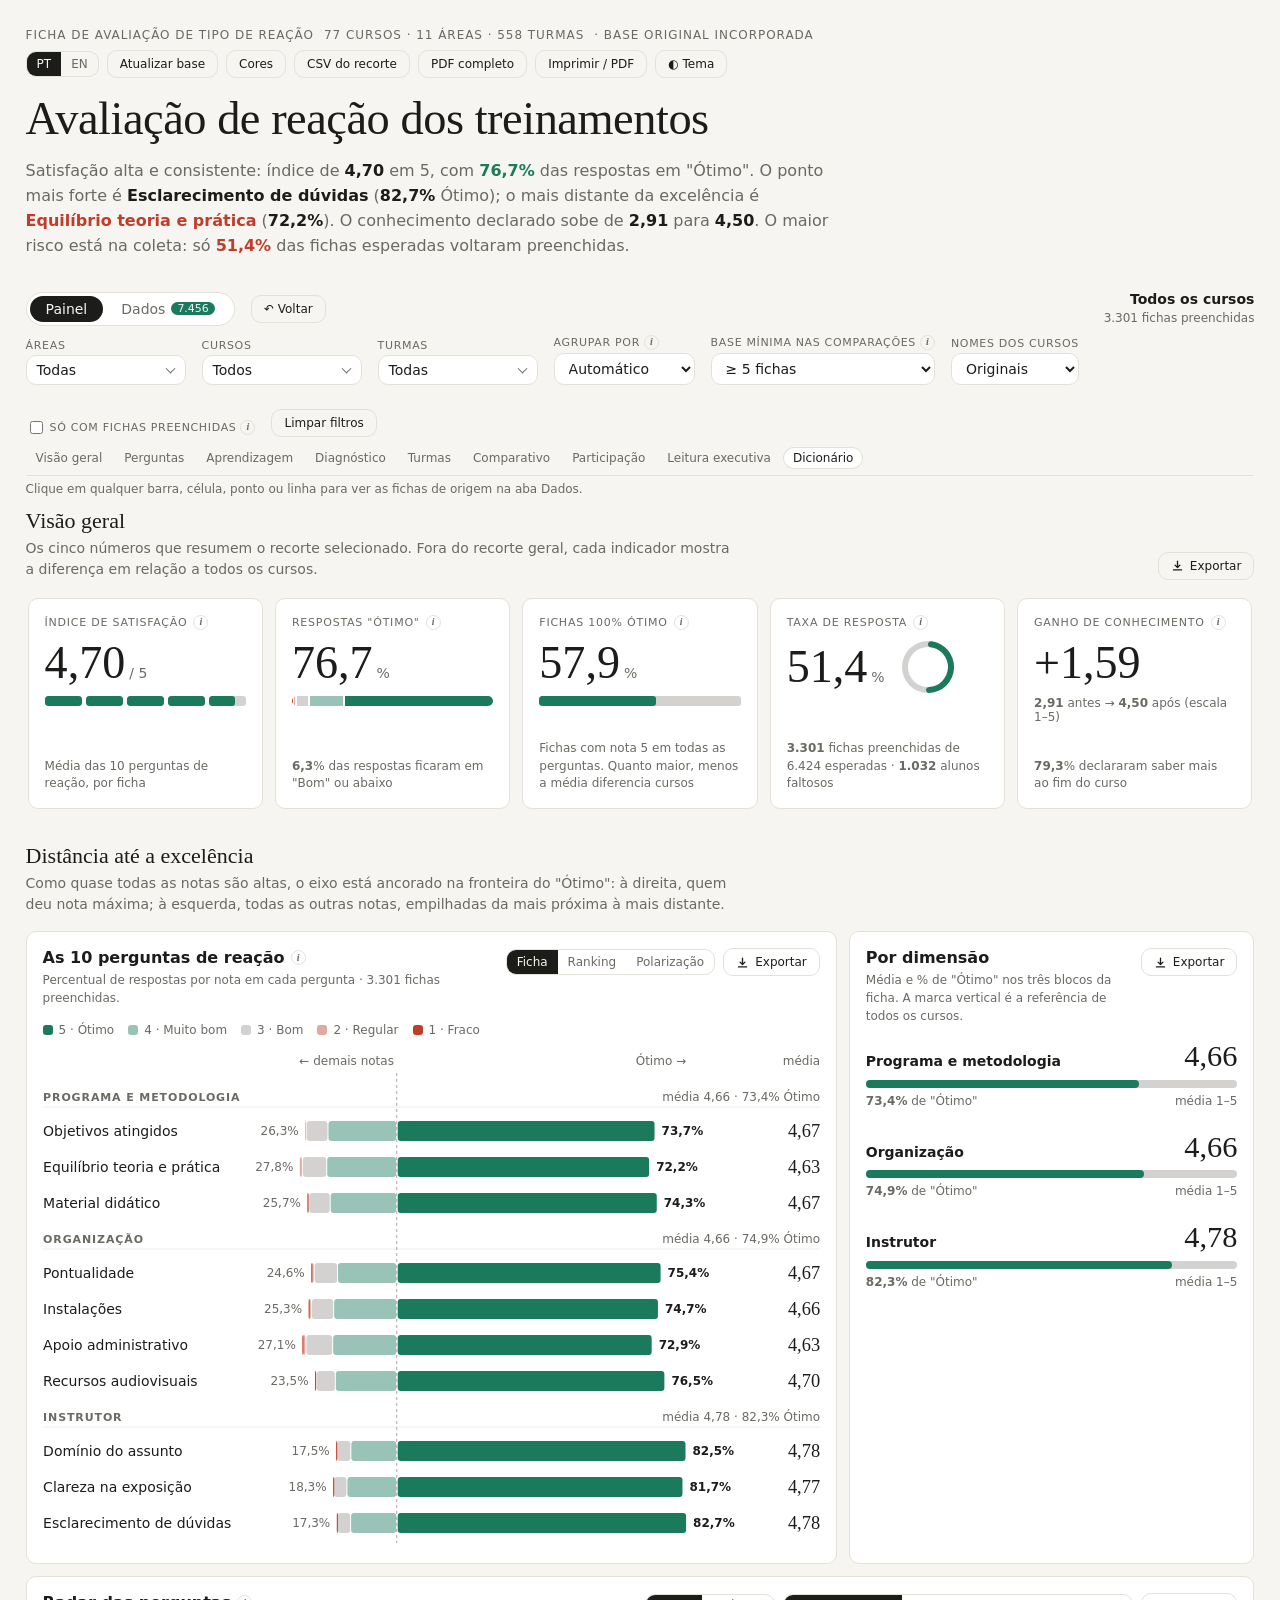
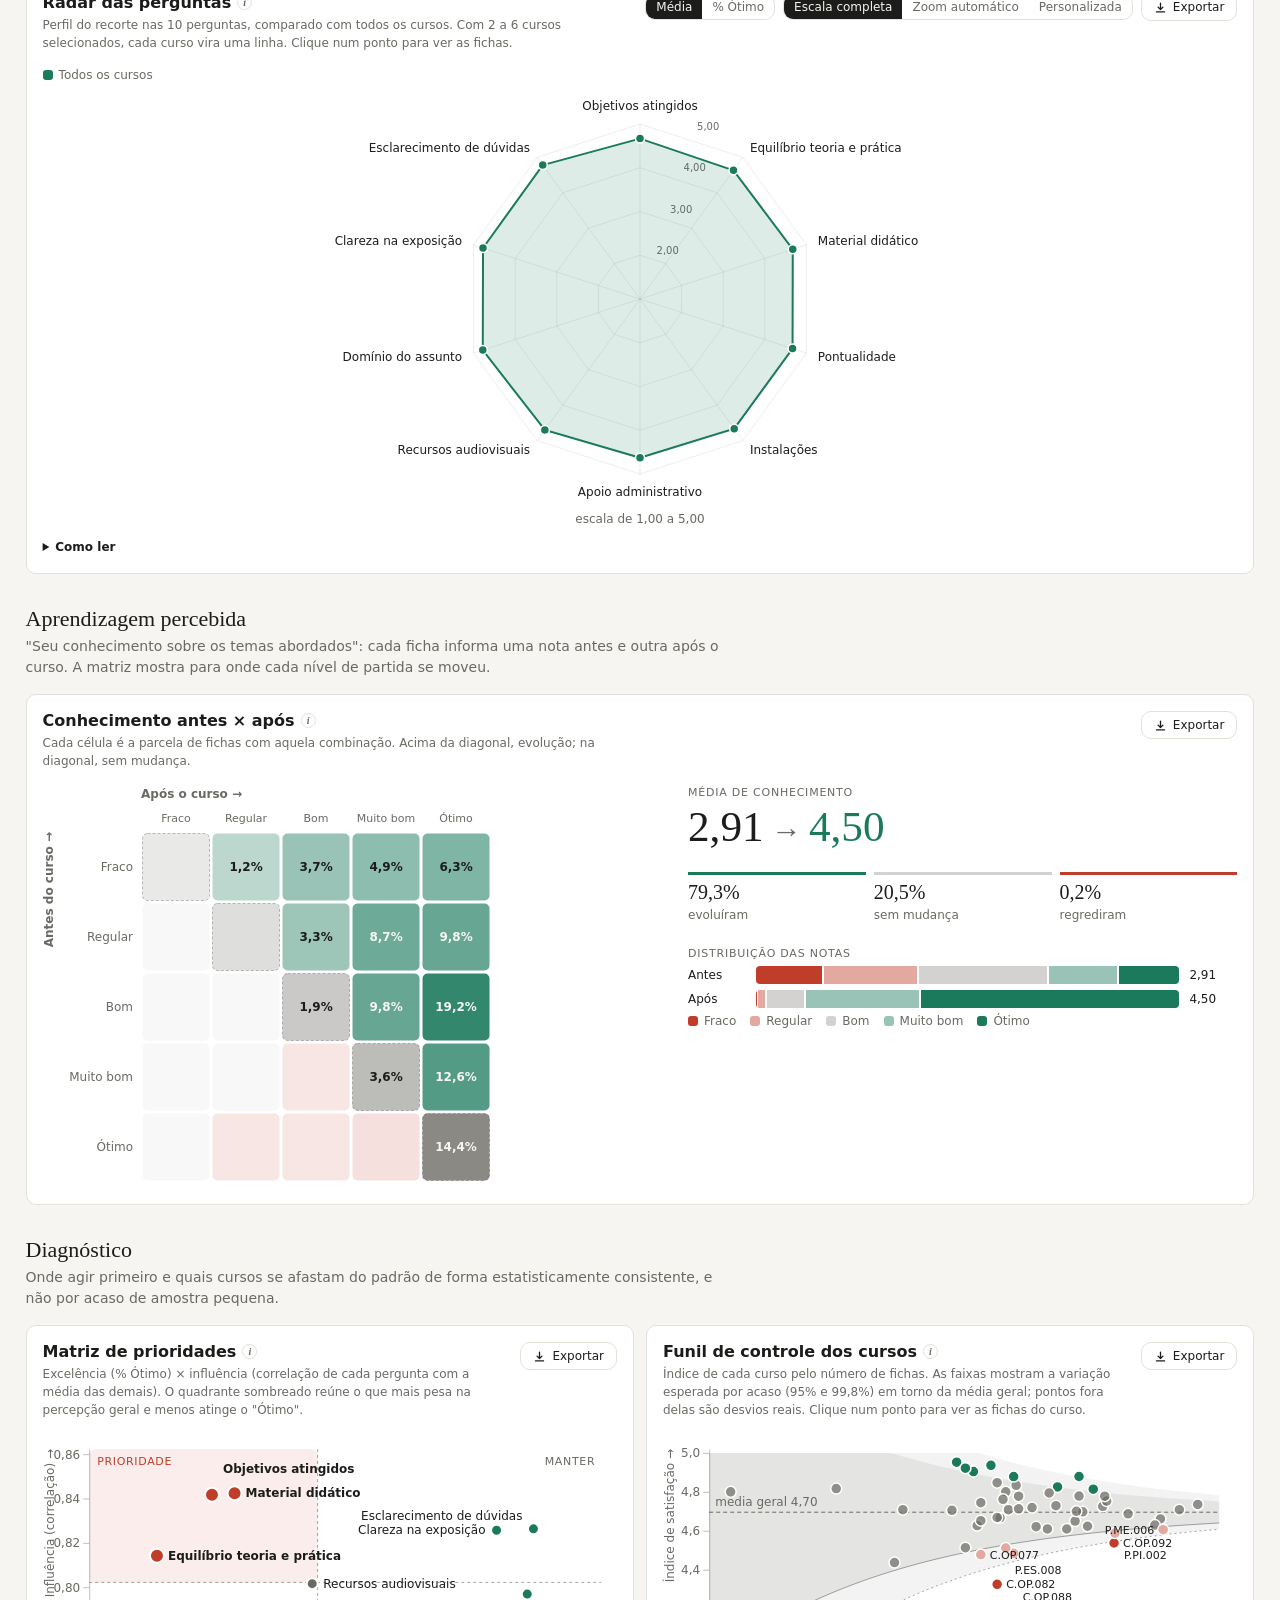
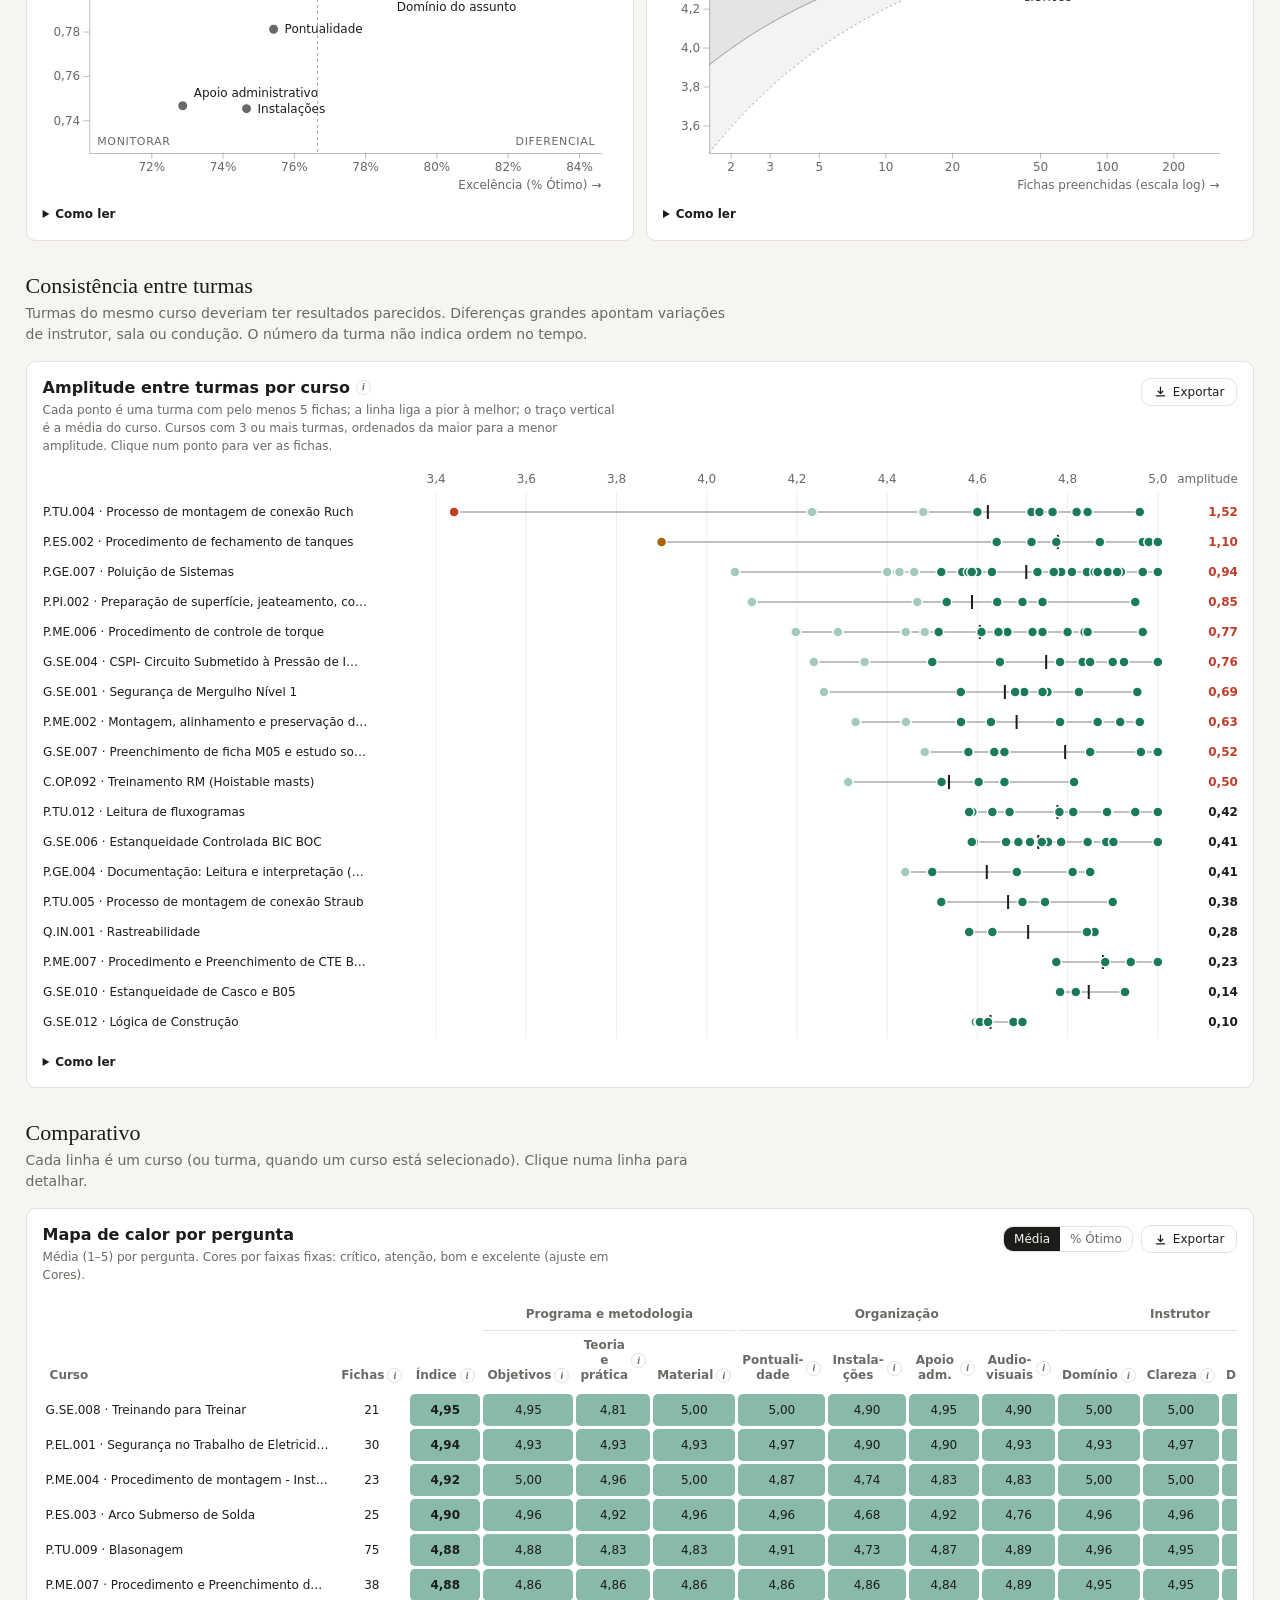
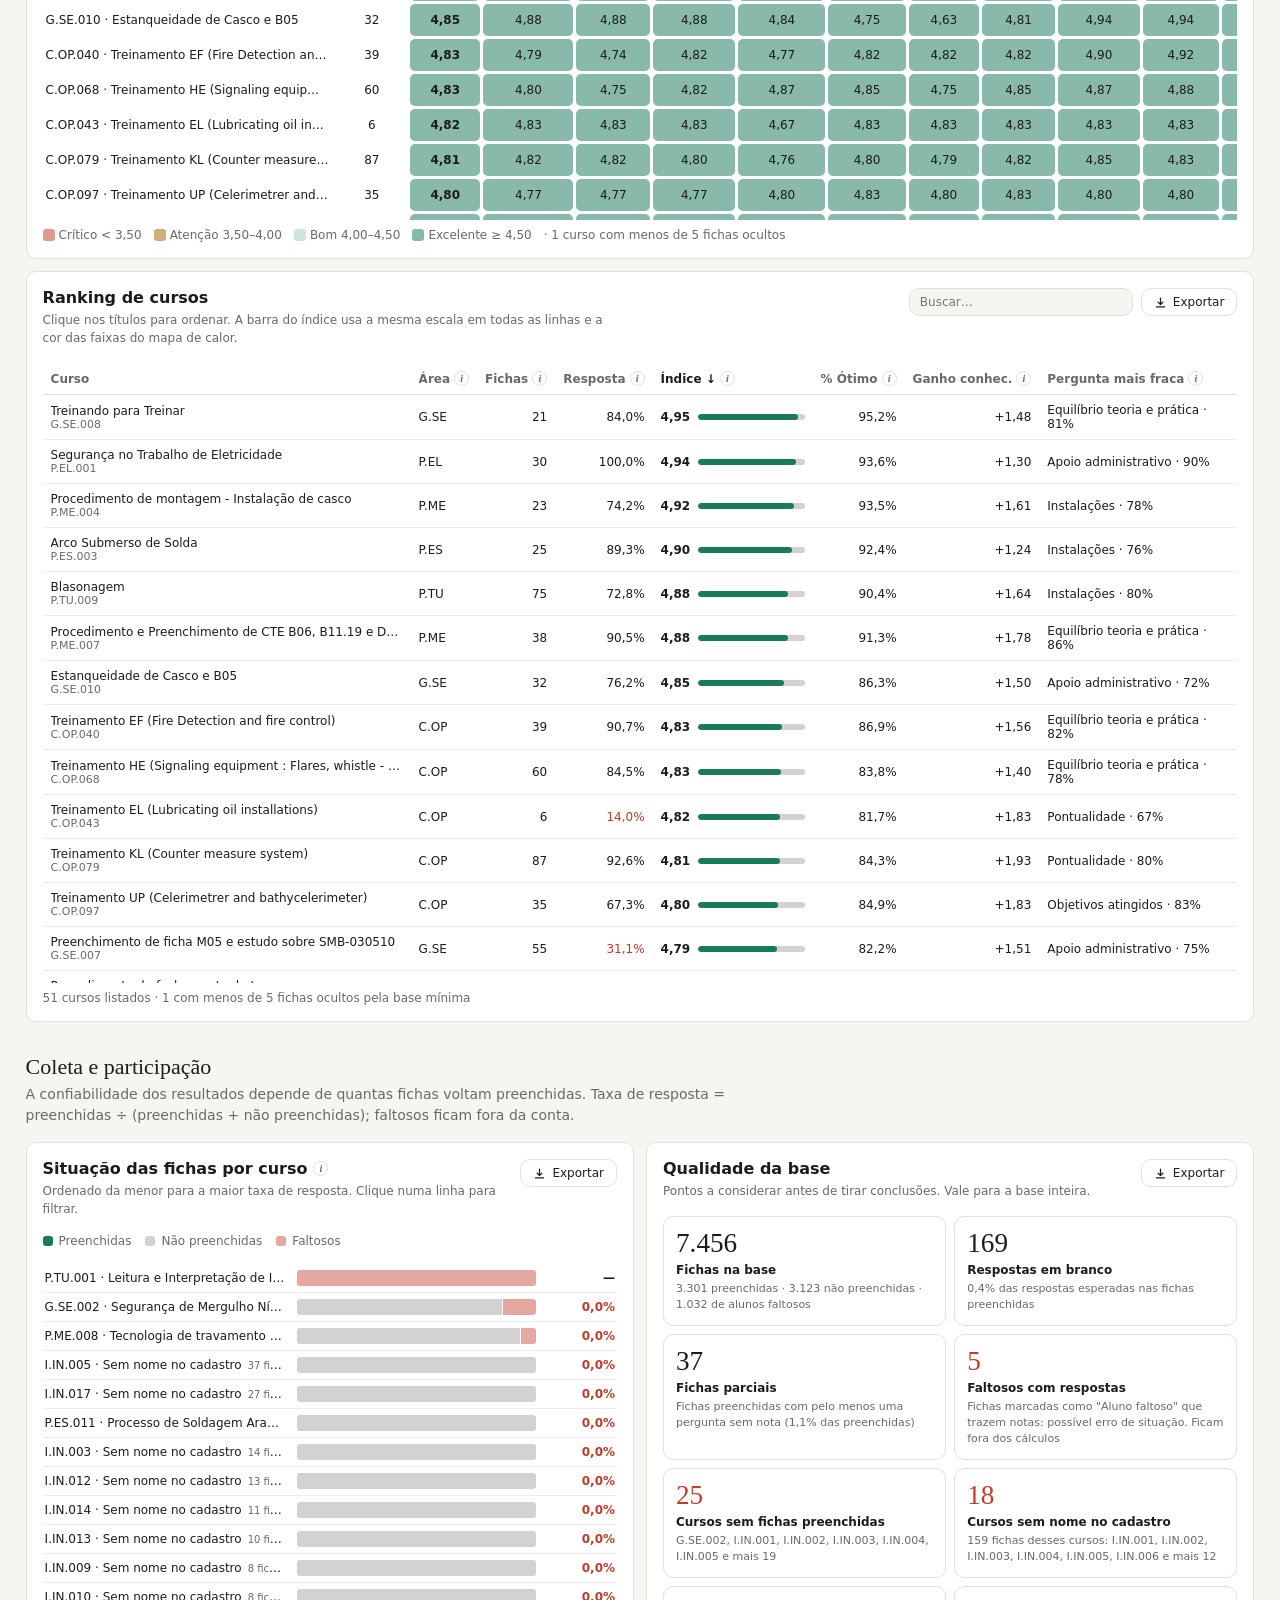
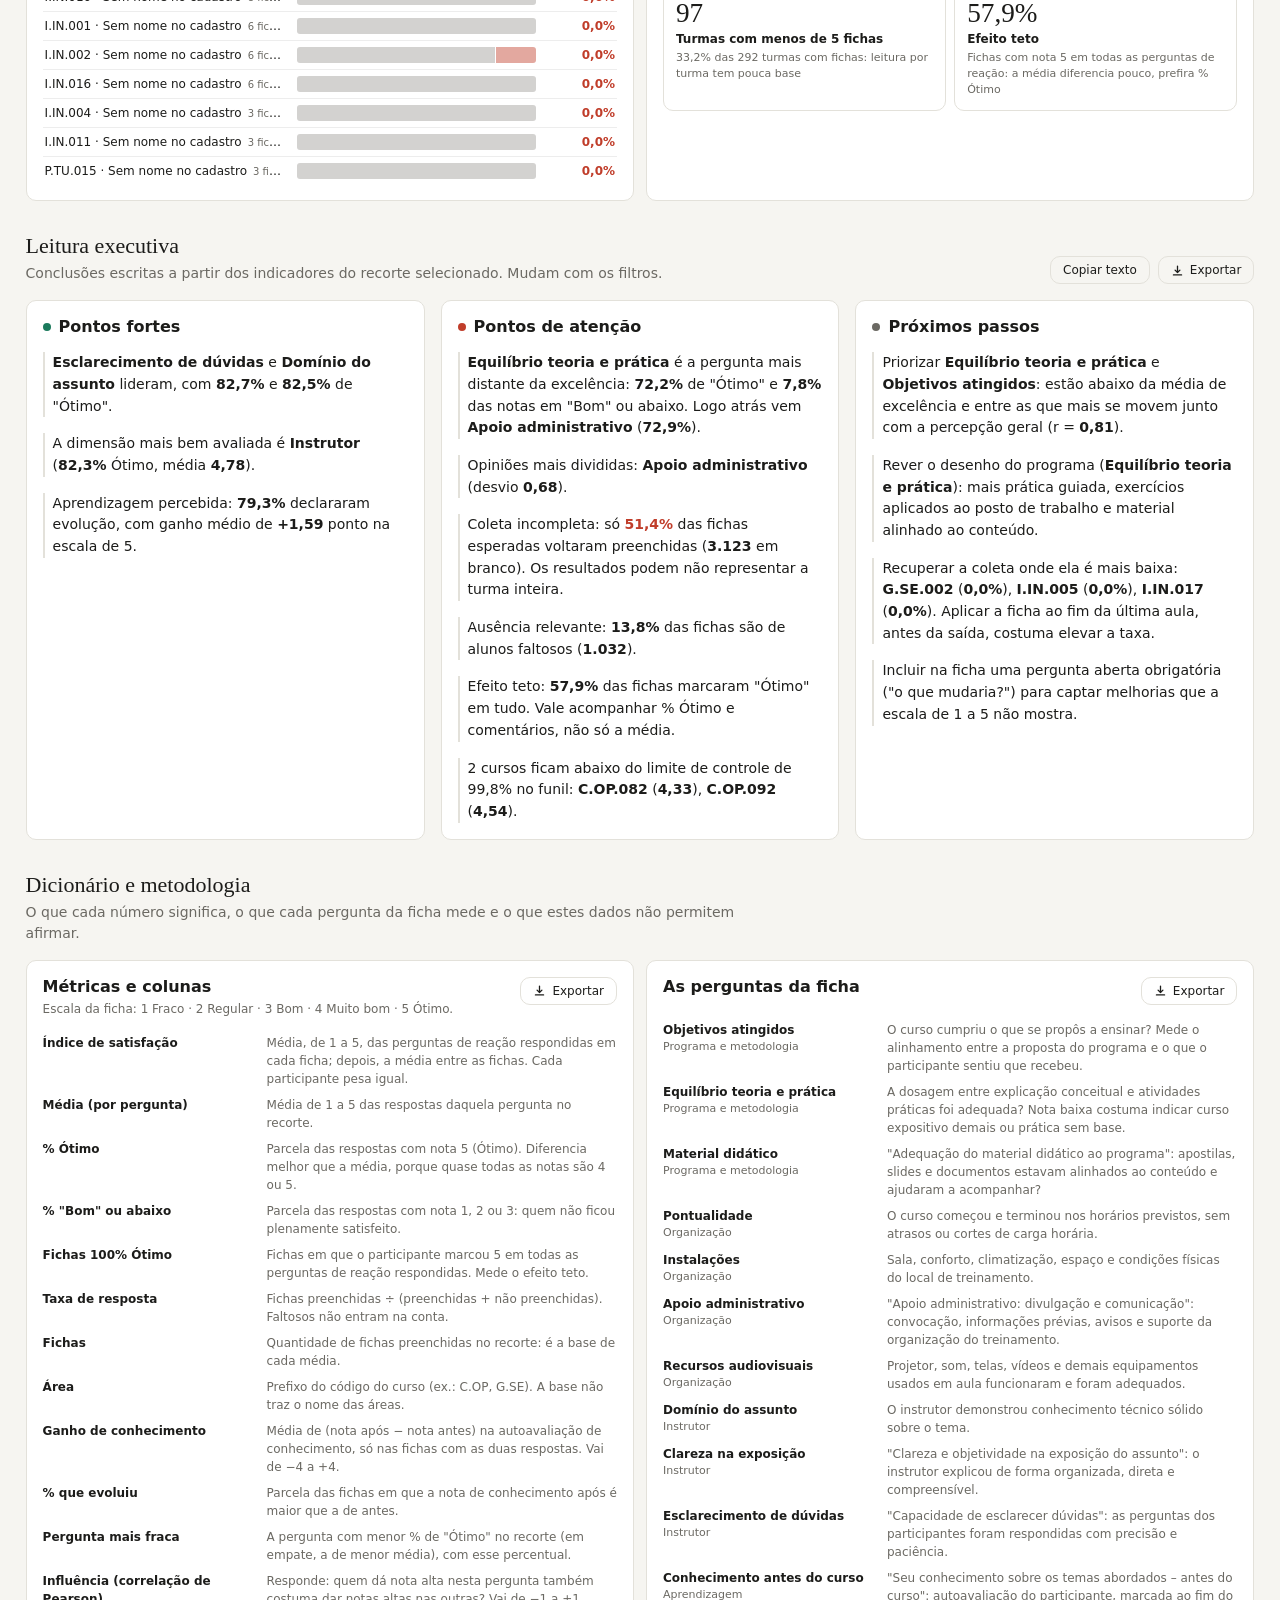
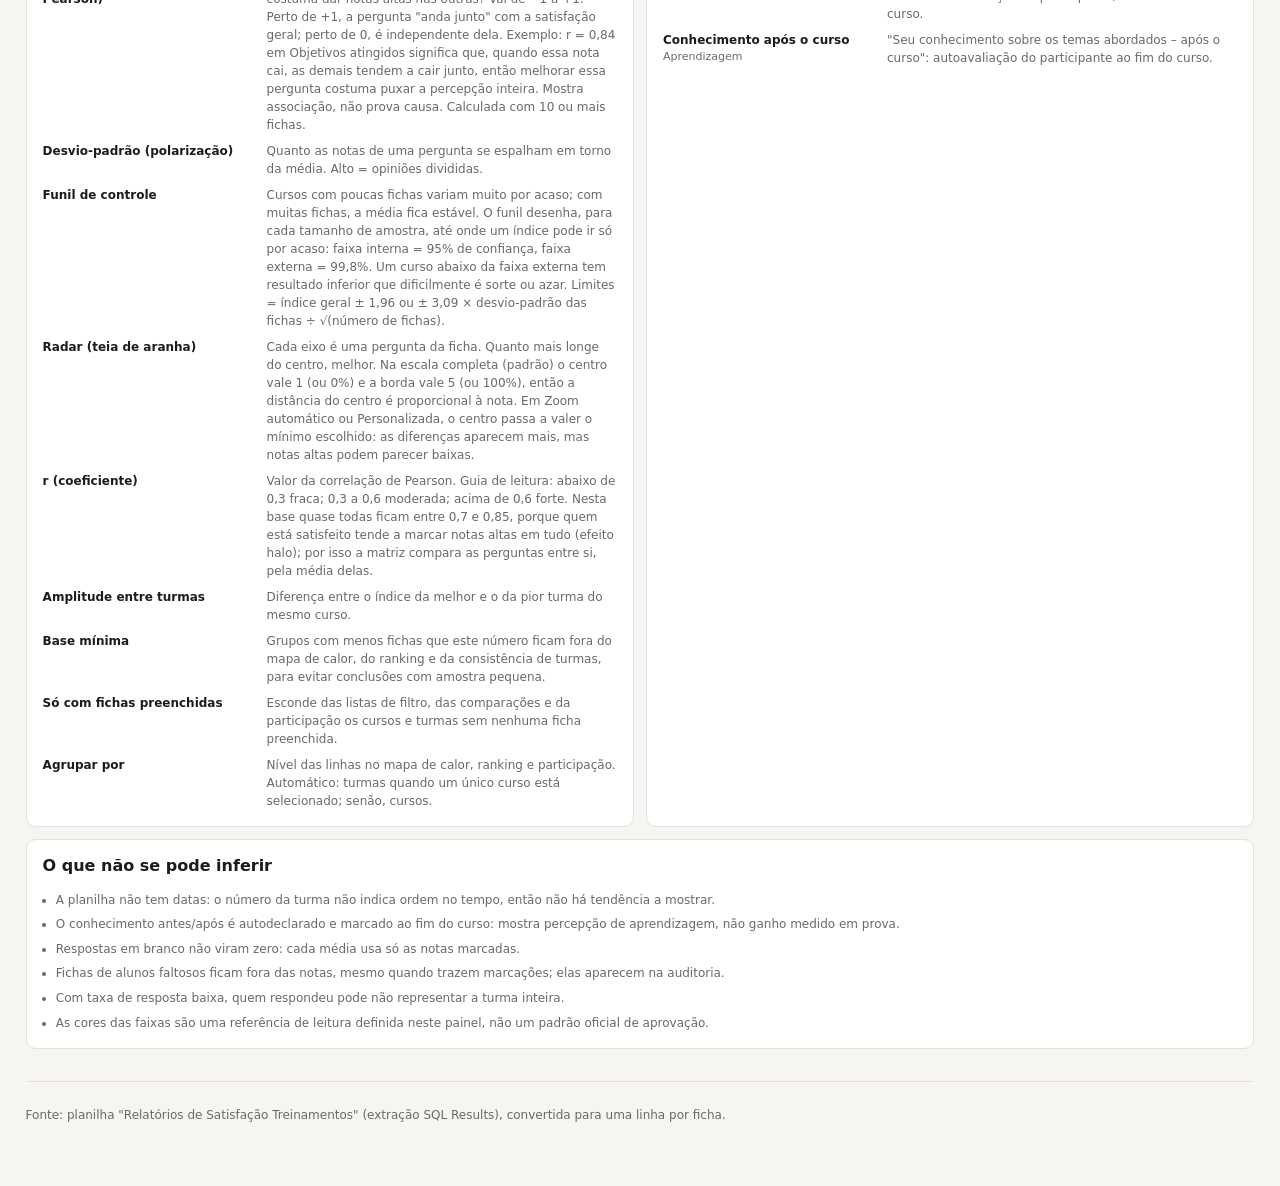
